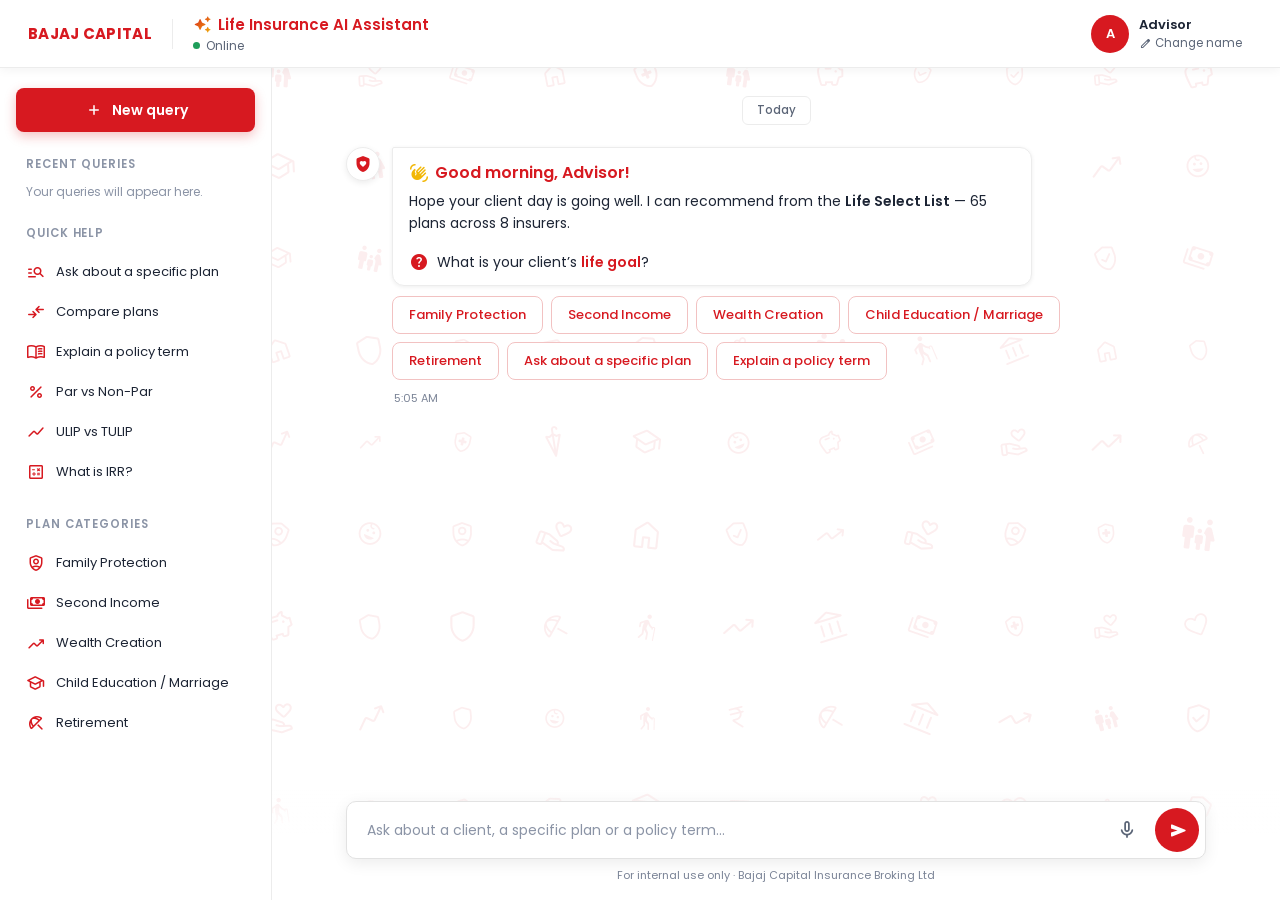
==== public/index.html @ dfb67d34 "Add Cloudflare Worker config" ====
<!DOCTYPE html>
<html lang="en">
<head>
<meta charset="utf-8">
<meta name="viewport" content="width=device-width, initial-scale=1, viewport-fit=cover">
<title>Life Insurance AI Assistant</title>
<link rel="preconnect" href="https://fonts.googleapis.com">
<link rel="preconnect" href="https://fonts.gstatic.com" crossorigin>
<link href="https://fonts.googleapis.com/css2?family=Poppins:wght@300;400;500;600;700&display=swap" rel="stylesheet">
<link href="https://fonts.googleapis.com/css2?family=Material+Symbols+Rounded:opsz,wght,FILL,GRAD@20..48,100..700,0..1,-50..200&display=swap" rel="stylesheet">
<style>
:root{
  --red:#D71920; --red-dark:#B5141B; --red-soft:#FDECEC; --red-line:#F2C2C2;
  --yellow:#FAF162; --yellow-line:#EDE03A; --green:#1E9E5A; --amber:#F2B705;
  --ink:#1C2434; --muted:#5B6577; --faint:#8B94A6; --meta:#7A8396;
  --line:#ECECEC; --line2:#E2E2E2; --hover:#F7F7F7; --bg:#FFFFFF;
}
html,body{margin:0;height:100%;overflow:hidden;overflow:clip;overscroll-behavior:none;background:var(--bg);}
*{box-sizing:border-box;}
body{font-family:'Poppins',sans-serif;color:var(--ink);}
a{color:var(--red);text-decoration:none;}
button{font-family:'Poppins',sans-serif;}
input::placeholder{color:var(--faint);}
.ms{font-family:'Material Symbols Rounded';font-weight:normal;font-style:normal;line-height:1;letter-spacing:normal;white-space:nowrap;direction:ltr;-webkit-font-smoothing:antialiased;}
.fill{font-variation-settings:'FILL' 1;}
@keyframes dcdot{0%,80%,100%{opacity:.25;transform:translateY(0)}40%{opacity:1;transform:translateY(-3px)}}
@keyframes dcin{from{opacity:0;transform:translateY(6px)}to{opacity:1;transform:none}}

.app{position:fixed;inset:0;display:flex;flex-direction:column;overflow:hidden;overflow:clip;}
header{height:68px;flex-shrink:0;display:flex;align-items:center;gap:20px;padding:0 28px;background:#fff;border-bottom:1px solid var(--line);box-shadow:0 2px 10px rgba(0,0,0,.05);position:relative;z-index:3;}
header img{height:30px;display:block;flex-shrink:0;}
.vsep{width:1px;height:30px;flex-shrink:0;background:var(--line);}
.desk{display:flex;flex-direction:column;gap:1px;min-width:0;flex:1;overflow:hidden;}
.desk-title{display:flex;align-items:center;gap:6px;font-size:15px;font-weight:600;color:var(--red);white-space:nowrap;overflow:hidden;text-overflow:ellipsis;}
.bot-avatar{display:none;position:relative;width:40px;height:40px;flex-shrink:0;border-radius:50%;background:#fff;border:1px solid var(--line);box-shadow:0 2px 6px rgba(0,0,0,.08);align-items:center;justify-content:center;}
.bc-mark{display:block;height:22px;width:20px;overflow:hidden;flex-shrink:0;}
.bc-mark img{height:100%;width:auto;max-width:none;display:block;}
.bot-avatar .bc-mark{height:24px;width:22px;}
.bot-avatar > .ms:first-child{font-size:23px;color:var(--red);}
.bot-avatar .ai-mini{position:absolute;right:-2px;bottom:-1px;font-size:15px;color:var(--amber);background:#fff;border-radius:50%;padding:1px;}
.ai-star{font-size:19px;flex-shrink:0;background:linear-gradient(135deg,#D71920,#F2B705);-webkit-background-clip:text;background-clip:text;color:transparent;}
.desk-status{display:flex;align-items:center;gap:6px;font-size:12px;color:var(--muted);white-space:nowrap;}
.dot{width:7px;height:7px;border-radius:50%;background:var(--green);}
.who{margin-left:auto;display:flex;align-items:center;gap:10px;flex-shrink:0;cursor:pointer;padding:6px 10px 6px 6px;border-radius:10px;}
.who:hover{background:var(--red-soft);}
.avatar .ms{font-size:20px;}
.avatar{width:38px;height:38px;flex-shrink:0;border-radius:50%;background:var(--red);display:flex;align-items:center;justify-content:center;font-size:13px;font-weight:600;color:#fff;}
.who-name{font-size:13px;font-weight:600;}
.who-sub{display:flex;align-items:center;gap:3px;font-size:11.5px;color:var(--muted);}
.who-sub .ms{font-size:13px;}
.who:hover .who-sub{color:var(--red);}
.menu-btn{display:none;width:40px;height:40px;border:none;background:transparent;border-radius:8px;color:var(--ink);cursor:pointer;align-items:center;justify-content:center;}
.body{flex:none;height:calc(100% - 68px);min-height:0;display:flex;position:relative;overflow:clip;} /* explicit height: flex-grow left a gap in some Chrome builds */
aside{width:272px;flex-shrink:0;overflow-y:auto;background:#fff;border-right:1px solid var(--line);display:flex;flex-direction:column;gap:24px;padding:20px 16px;}
.new-btn{display:flex;align-items:center;justify-content:center;gap:8px;height:44px;border-radius:8px;border:none;background:var(--red);color:#fff;font-size:14px;font-weight:600;cursor:pointer;box-shadow:0 4px 12px rgba(215,25,32,.28);flex-shrink:0;}
.new-btn:hover{background:var(--red-dark);}
.group{display:flex;flex-direction:column;gap:4px;}
.group-title{font-size:11.5px;font-weight:600;letter-spacing:.08em;text-transform:uppercase;color:var(--faint);padding:0 10px 6px;}
.item{display:flex;align-items:center;gap:10px;padding:10px;border-radius:8px;font-size:13px;color:var(--ink);cursor:pointer;border:none;background:transparent;text-align:left;width:100%;}
.item:hover{background:var(--hover);}
.item .ms{font-size:20px;color:var(--red);flex-shrink:0;}
.item.recent .ms{color:var(--muted);}
.item.active{background:var(--red-soft);}
.item.active .ms,.item.active .t1{color:var(--red);}
.t1{font-size:13px;font-weight:500;white-space:nowrap;overflow:hidden;text-overflow:ellipsis;}
.item.active .t1{font-weight:600;}
.t2{font-size:11.5px;color:var(--muted);}
.tx{display:flex;flex-direction:column;min-width:0;}
.me-item{display:none;margin-top:auto;border-top:1px solid var(--line);border-radius:0;}
.empty-note{font-size:12px;color:var(--faint);padding:0 10px;}
.item.recent{position:relative;}
.code-wrap{position:fixed;inset:0;z-index:50;background:rgba(28,36,52,.45);display:flex;align-items:center;justify-content:center;padding:16px;}
.code-box{width:100%;max-width:360px;background:#fff;border-radius:14px;padding:22px;display:flex;flex-direction:column;gap:10px;box-shadow:0 12px 40px rgba(0,0,0,.2);}
.code-title{display:flex;align-items:center;gap:8px;font-size:16px;font-weight:600;color:var(--red);}
.code-sub{font-size:13px;color:var(--muted);}
.code-box input{height:42px;padding:0 12px;border:1px solid var(--line2);border-radius:8px;font-family:'Poppins',sans-serif;font-size:14px;outline:none;}
.code-box input:focus{border-color:var(--red);}
.code-err{min-height:16px;font-size:12px;color:var(--red);}
.show-more{display:flex;align-items:center;gap:6px;width:100%;padding:6px 10px;border:none;border-radius:8px;background:transparent;font-family:'Poppins',sans-serif;font-size:12.5px;font-weight:600;color:var(--red);cursor:pointer;text-align:left;}
.show-more:hover{background:var(--red-soft);}
.show-more .ms{font-size:18px;}
.item.recent .tx{flex:1;}
.item.recent .t1{white-space:normal;display:-webkit-box;-webkit-line-clamp:2;-webkit-box-orient:vertical;line-height:1.35;word-break:break-word;}
.rename{flex-shrink:0;width:26px;height:26px;margin:-4px -6px -4px 0;border:none;border-radius:6px;background:transparent;display:flex;align-items:center;justify-content:center;cursor:pointer;opacity:0;transition:opacity .15s,background .15s;}
.rename .ms{font-size:17px !important;color:var(--muted) !important;}
.item.recent:hover .rename,.item.recent:focus-within .rename,.item.recent.active .rename{opacity:1;}
.rename:hover{background:#fff;}
.rename:hover .ms{color:var(--red) !important;}
.item.editing .rename{display:none;}
.rename.delete{margin-left:2px;}
.rename-input{width:100%;min-width:0;height:24px;padding:0 6px;border:1px solid var(--red);border-radius:5px;outline:none;font-family:'Poppins',sans-serif;font-size:13px;color:var(--ink);background:#fff;}
@media (hover:none){.rename{opacity:1;}}
main{flex:1;min-width:0;position:relative;display:flex;flex-direction:column;overflow:hidden;overflow:clip;}
.pattern{position:absolute;inset:-40px;pointer-events:none;display:grid;grid-template-columns:repeat(auto-fill,92px);grid-auto-rows:92px;color:var(--red);opacity:.07;}
.pattern div{display:flex;align-items:center;justify-content:center;}
.pattern .ms{font-variation-settings:'wght' 300;}
.scroll{position:relative;z-index:1;flex:1;overflow-y:auto;padding:28px 32px 20px;}
.thread{max-width:860px;margin:0 auto;display:flex;flex-direction:column;gap:8px;}
.daypill{align-self:center;margin-bottom:14px;padding:5px 14px;border-radius:6px;background:#fff;border:1px solid var(--line);font-size:11.5px;font-weight:500;color:var(--muted);}
.gap{height:14px;}
.urow{display:flex;flex-direction:column;align-items:flex-end;gap:5px;animation:dcin .3s ease-out;}
.ububble{max-width:560px;padding:12px 16px;border-radius:12px 2px 12px 12px;background:var(--yellow);border:1px solid var(--yellow-line);box-shadow:0 1px 3px rgba(120,90,10,.08);font-size:14px;line-height:1.55;text-wrap:pretty;white-space:pre-wrap;word-wrap:break-word;}
.umeta{display:flex;align-items:center;gap:4px;font-size:11px;color:var(--meta);padding-right:2px;}
.umeta .ms{font-size:15px;color:var(--amber);}
.brow{display:flex;gap:12px;animation:dcin .3s ease-out;}
.bav{width:34px;flex-shrink:0;}
.bav-in{width:34px;height:34px;border-radius:50%;background:#fff;border:1px solid var(--line);display:flex;align-items:center;justify-content:center;box-shadow:0 2px 6px rgba(0,0,0,.08);}
.bav-in .ms{font-size:20px;color:var(--red);}
.bcol{flex:1;min-width:0;display:flex;flex-direction:column;align-items:flex-start;gap:10px;}
.bbubble{max-width:640px;padding:12px 16px;border-radius:2px 12px 12px 12px;background:#fff;border:1px solid var(--line);box-shadow:0 1px 4px rgba(0,0,0,.07);display:flex;flex-direction:column;gap:4px;font-size:14px;line-height:1.6;text-wrap:pretty;word-wrap:break-word;overflow-x:auto;}
.bbubble .lead{display:flex;align-items:center;gap:6px;font-size:16px;font-weight:600;color:var(--red);}
.bbubble .lead .ms{font-size:20px;color:var(--amber);}
.bbubble p{margin:0 0 8px;}
.bbubble p:last-child{margin-bottom:0;}
.bbubble ul{list-style:none;margin:2px 0 6px;padding:0;}
.bbubble ol{margin:2px 0 6px;padding-left:20px;}
.bbubble li{margin:4px 0;}
.bbubble ul li{position:relative;padding-left:24px;}
.bbubble ul li::before{content:'check_circle';font-family:'Material Symbols Rounded';font-variation-settings:'FILL' 1;position:absolute;left:0;top:1px;font-size:17px;color:var(--green);}
.ask{display:flex;align-items:flex-start;gap:8px;margin-top:6px;padding:0;font-size:14px;line-height:1.5;}
.ask .ms{font-size:20px;color:var(--red);flex-shrink:0;}
.ask strong{color:var(--red);}
.plans{width:100%;max-width:760px;display:grid;grid-template-columns:repeat(auto-fill,minmax(220px,1fr));gap:12px;}
.plan{display:flex;flex-direction:column;background:#fff;border:1px solid var(--line);border-radius:12px;box-shadow:0 2px 8px rgba(0,0,0,.06);overflow:hidden;animation:dcin .3s ease-out;}
.plan:first-child{border:2px solid var(--red);box-shadow:0 8px 22px rgba(215,25,32,.12);}
.plan-logo{height:56px;display:flex;align-items:center;justify-content:space-between;gap:8px;padding:0 16px;border-bottom:1px solid #F0F0F0;}
.plan-logo img{max-height:30px;max-width:110px;}
.plan-logo .badge{height:30px;padding:0 10px;border-radius:6px;background:var(--red-soft);color:var(--red);font-size:12px;font-weight:700;display:flex;align-items:center;}
.plan-best{padding:3px 8px;border-radius:4px;background:var(--red);color:#fff;font-size:10.5px;font-weight:600;white-space:nowrap;}
.plan-body{display:flex;flex-direction:column;gap:8px;padding:12px 16px 14px;}
.plan-name{font-size:14.5px;font-weight:600;color:var(--red);line-height:1.3;}
.plan-ins{font-size:11.5px;color:var(--muted);margin-top:-6px;}
.plan-pt{display:flex;gap:6px;font-size:12.5px;line-height:1.4;}
.plan-pt .ms{font-size:17px;color:var(--green);flex-shrink:0;}
.tip{display:flex;align-items:center;gap:8px;max-width:640px;padding:9px 14px;border-radius:8px;background:var(--yellow);border:1px solid var(--yellow-line);font-size:13px;line-height:1.45;}
.tip .ms{font-size:20px;color:var(--amber);flex-shrink:0;}
.bbubble strong{font-weight:600;}
.bbubble h1,.bbubble h2,.bbubble h3,.bbubble h4{font-size:14.5px;font-weight:600;color:var(--red);margin:6px 0 4px;}
.bbubble table{border-collapse:collapse;background:#fff;border-radius:8px;overflow:hidden;font-size:12.5px;line-height:1.45;margin:6px 0;width:100%;}
.bbubble th{background:var(--red-soft);color:var(--red);font-weight:600;text-align:left;}
.bbubble th,.bbubble td{padding:8px 10px;border:1px solid #F0F0F0;vertical-align:top;}
.bbubble.error{flex-direction:row;align-items:flex-start;gap:8px;background:#fff;border-color:var(--line);color:var(--ink);}
.bbubble.error > .ms{font-size:20px;color:var(--amber);flex-shrink:0;margin-top:1px;}
.cite{display:inline-flex;align-items:center;justify-content:center;min-width:17px;height:17px;padding:0 4px;margin:0 1px;border-radius:4px;background:rgba(215,25,32,.12);color:var(--red);font-size:10.5px;font-weight:600;vertical-align:1px;cursor:pointer;}
.sources{width:100%;max-width:640px;background:#fff;border:1px solid var(--line);border-radius:12px;overflow:hidden;box-shadow:0 2px 8px rgba(0,0,0,.06);}
.src-head{display:flex;align-items:center;gap:6px;padding:9px 14px;background:var(--red-soft);font-size:12.5px;font-weight:600;color:var(--red);cursor:pointer;user-select:none;}
.src-head .ms{font-size:17px;}
.src-head .chev{margin-left:auto;transition:transform .2s;}
.sources.open .chev{transform:rotate(180deg);}
.src-list{display:none;flex-direction:column;}
.sources.open .src-list{display:flex;}
.src{display:flex;gap:10px;padding:9px 14px;border-top:1px solid #F0F0F0;font-size:12.5px;}
.src-n{flex-shrink:0;min-width:20px;height:20px;border-radius:4px;background:rgba(215,25,32,.12);color:var(--red);font-size:11px;font-weight:600;display:flex;align-items:center;justify-content:center;}
.src-p{font-weight:600;}
.src-f{color:var(--muted);}
.src.flash{background:var(--yellow);}
.chips{display:flex;flex-wrap:wrap;gap:8px;max-width:720px;}
.chip{height:38px;padding:0 16px;border-radius:8px;border:1px solid var(--red-line);background:#fff;color:var(--red);font-size:13px;font-weight:500;cursor:pointer;}
.chip:hover{background:var(--red-soft);border-color:var(--red);}
.chip.primary{border:none;background:var(--red);color:#fff;font-weight:600;padding:0 18px;}
.chip.primary:hover{background:var(--red-dark);}
.bmeta{font-size:11px;color:var(--meta);padding-left:2px;}
.typing{display:flex;gap:5px;padding:14px 16px;}
.typing span{width:7px;height:7px;border-radius:4px;background:var(--red);animation:dcdot 1.2s infinite ease-in-out;}
.typing span:nth-child(2){animation-delay:.15s}
.typing span:nth-child(3){animation-delay:.3s}
.composer{position:relative;z-index:1;padding:12px 32px 16px;background:linear-gradient(180deg,rgba(255,255,255,0),#fff 40%);}
.composer-in{max-width:860px;margin:0 auto;display:flex;flex-direction:column;gap:8px;}
.box{display:flex;align-items:center;gap:8px;padding:6px 6px 6px 18px;border-radius:10px;background:#fff;border:1px solid var(--line2);box-shadow:0 4px 16px rgba(0,0,0,.08);}
.box input{flex:1;min-width:0;height:44px;border:none;outline:none;background:transparent;font-family:'Poppins',sans-serif;font-size:14px;color:var(--ink);}
.mic{width:40px;height:40px;border-radius:8px;border:none;background:transparent;color:var(--muted);display:flex;align-items:center;justify-content:center;cursor:pointer;}
.mic{position:relative;border-radius:50%;transition:background .2s,color .2s;}
.mic:hover{color:var(--red);background:var(--red-soft);}
.mic .ms{font-size:22px;position:relative;z-index:1;}
/* listening: filled red mic with pulsing rings and a glowing input box */
.mic.on{background:var(--red);color:#fff;}
.mic.on .ms{animation:micbeat 1s ease-in-out infinite;}
.mic.on::before,.mic.on::after{content:'';position:absolute;inset:0;border-radius:50%;background:var(--red);opacity:.35;animation:micring 1.4s ease-out infinite;}
.mic.on::after{animation-delay:.7s;}
@keyframes micring{from{transform:scale(1);opacity:.4}to{transform:scale(1.9);opacity:0}}
@keyframes micbeat{0%,100%{transform:scale(1)}50%{transform:scale(1.15)}}
.box{transition:border-color .2s,box-shadow .2s;}
.box.listening{border-color:var(--red);box-shadow:0 0 0 3px rgba(215,25,32,.15),0 4px 16px rgba(0,0,0,.08);}
.box.listening input::placeholder{color:var(--red);}
.send{width:44px;height:44px;flex-shrink:0;border-radius:50%;border:none;background:var(--red);color:#fff;display:flex;align-items:center;justify-content:center;cursor:pointer;}
.send:hover{background:#A8121A;}
.send:disabled{opacity:.5;cursor:default;}
.send .ms{font-size:21px;margin-left:3px;}
.foot{text-align:center;font-size:11px;color:var(--meta);}
@media (max-width:820px){
  /* WhatsApp-style chat header: menu, bot avatar, name with "Online" under it */
  header{height:60px;padding:0 10px 0 6px;gap:8px;}
  .body{height:calc(100% - 60px);}
  header img,.vsep,.who,header .logo-fallback{display:none;}
  .bot-avatar{display:flex;}
  .me-item{display:flex;}
  .desk{flex:1;}
  .desk-title{font-size:15.5px;color:var(--ink);}
  .desk-title .ai-star{display:none;}
  .desk-status{font-size:12px;}
  .menu-btn{display:flex;}
  aside{position:absolute;inset:0 auto 0 0;z-index:5;transform:translateX(-100%);transition:transform .2s;box-shadow:4px 0 20px rgba(0,0,0,.12);}
  aside.open{transform:none;}
  .scroll{padding:20px 16px 12px;}
  .composer{padding:10px 16px 12px;}
  .bbubble,.ububble{max-width:100%;}
}

/* ---- Life-insurance additions (same tokens as above) ---- */
.bbubble .sub{font-size:12px;color:var(--muted);margin:-2px 0 4px;}
.chips.used{pointer-events:none;opacity:.6;}
.chip.sel{background:var(--red);border-color:var(--red);color:#fff;font-weight:600;}
.chips.stack{flex-direction:column;align-items:stretch;max-width:560px;}
.opt{display:flex;align-items:flex-start;gap:12px;text-align:left;width:100%;padding:11px 14px;border-radius:10px;border:1px solid var(--red-line);background:#fff;font-size:13px;color:var(--ink);cursor:pointer;line-height:1.4;}
.opt:hover{background:var(--red-soft);border-color:var(--red);}
.opt .ms{font-size:22px;color:var(--red);flex-shrink:0;margin-top:1px;}
.opt b{display:block;font-size:13.5px;font-weight:600;color:var(--red);}
.opt span.d{display:block;font-size:12px;color:var(--muted);}
.opt .rec{display:inline-block;margin-left:6px;padding:1px 7px;border-radius:4px;background:var(--red);color:#fff;font-size:10px;font-weight:600;vertical-align:1px;}
.opt.sel{background:var(--red-soft);border-color:var(--red);}
.chips.used .opt:not(.sel){opacity:.7;}
.plan-big{display:flex;align-items:baseline;gap:6px;}
.plan-big b{font-size:24px;font-weight:700;color:var(--ink);line-height:1.1;}
.plan-big span{font-size:11.5px;color:var(--muted);font-weight:500;}
.plan-big .dual{display:flex;gap:14px;}
.plan-big .dual div{display:flex;flex-direction:column;}
.plan-big .dual em{font-style:normal;font-size:10.5px;color:var(--muted);}
.plan-big .dual b{font-size:19px;}
.plan-act{display:flex;gap:6px;margin-top:4px;}
.chip.sm{height:32px;padding:0 12px;font-size:12px;}
.sum{display:flex;flex-wrap:wrap;gap:6px;margin:2px 0 2px;}
.pill{display:inline-flex;align-items:center;gap:4px;padding:3px 10px;border-radius:999px;background:var(--red-soft);border:1px solid var(--red-line);font-size:11.5px;font-weight:500;color:var(--red);}
.bbubble td.k{color:var(--muted);width:48%;}
.bbubble td.hi{font-weight:600;color:var(--red);}
.bbubble table.cmp th:first-child{width:26%;}
.age-row{display:flex;gap:8px;align-items:center;}
.logo-fallback{font-size:15px;font-weight:700;color:var(--red);letter-spacing:.02em;flex-shrink:0;}
.plans.more .plan:first-child{border:1px solid var(--line);box-shadow:0 2px 8px rgba(0,0,0,.06);}

.bbubble.wide{width:100%;max-width:640px;}

</style>
<script>
window.LPS_DATA={"CATS":["LUMPSUM_NPAR","LUMPSUM_PAR","DEFERRED_INCOME_NPAR","DEFERRED_INCOME_PAR","EARLY_INCOME_NPAR","EARLY_INCOME_PAR","SHORT_INCOME_NPAR","MONTHLY_INCOME_NPAR","WHOLELIFE_INCOME_NPAR","TERM","ULIP","TULIP","ANNUITY_SP_NROP","ANNUITY_SP_ROP","ANNUITY_RP_5","ANNUITY_RP_6","ANNUITY_RP_7","ANNUITY_RP_8","ANNUITY_RP_10","ANNUITY_RP_12"],"P":["ABSLI Guaranteed Annuity Plus","ABSLI Nishchit Aayush Plan (Income Only Benefit)","ABSLI Nishchit Aayush Plan (Level Income with Enhanced Benefit)","ABSLI Nishchit Aayush Plan (Level Income with Lumpsum Benefit)","ABSLI Nishchit Aayush Plan (Level Income with ROP)","Axis Max SWAG Par (Insta Income)","BALIC Guaranteed Pension Goal","BALIC Guaranteed Pension Goal II","BALIC Guaranteed Wealth Goal II (Wealth Creation)","BALIC Saral Pension","BALIC eTouch II","BALIC eTouch II (Cover till 99)","BALIC iSecure","Bajaj Magnum Fortune Plus III","HDFC Click 2 Achieve (Deferred Income FPC)","HDFC Click 2 Achieve (Deferred Income)","HDFC Click 2 Achieve (Early Income FPC)","HDFC Click 2 Achieve (Early Income)","HDFC Click 2 Achieve (Lumpsum FPC)","HDFC Click 2 Achieve (Lumpsum)","HDFC Click 2 Achieve Par (Immediate Income)","HDFC Click 2 Invest","HDFC Click 2 Protect Supreme Plus","HDFC Guaranteed Wealth Plus (Lumpsum)","HDFC Life Smart Pension Plus","HDFC Sanchay Fixed Maturity Plan","HDFC Sanchay Plus (Life Long Income)","HDFC Sanchay Plus (Long Term Income)","HDFC Sanchay Plus Guaranteed Maturity Plan","HDFC Saral Jeevan","ICICI PRU Guaranteed Pension Plan","ICICI Pru Assured Savings (Pro)","ICICI Pru Future Perfect","ICICI Pru GIFT Long Term (no ROP)","ICICI Pru GOLD","ICICI Pru Guaranteed Pension Plan Flexi","ICICI Pru Saral Pension","ICICI Pru iProtect Smart Plus","Kotak Assured Pension","Kotak Assured Savings Plan","Kotak E-Term","Kotak Life Assured Pension","Kotak Signature Term","LIC Jeevan Akshay VII","MAX Life Guaranteed Lifetime Income","MAX Life SWAG Pension","MAX SWAG Early Wealth","MAX SWAG Early Wealth (Anniversary Edition)","MAX SWAG Lifelong Wealth","MAX SWAG Wealth for Milestone","MAX Saving Advantage Plan","MAX Smart Secure Plus Plan","MAX Smart Term Plan Plus","MAX Smart Wealth Plan (Lumpsum)","TATA AIA Fortune Guarantee","TATA AIA Fortune Guarantee Pension","TATA AIA Fortune Guarantee Secure","TATA AIA Fortune Guarantee Supreme (Immediate Income)","TATA AIA Fortune Pro","TATA AIA GRIP","TATA AIA GRIP Endowment","TATA AIA Maha Raksha Supreme Select","TATA AIA Sampoorna Raksha Promise","TATA AIA Saral Pension","TATA Fortune Guarantee Pension"],"CO":["ABSL Life","Axis Max Life","Bajaj Allianz","HDFC Life","ICICI Pru","Kotak Life","LIC","TATA AIA"],"S":["Annuity/Regular Pay Deff. Annuit-6y PPT","Annuity/Regular Pay Deff.Annuity-5y PPT","Annuity/Regular Pay Deff.Annuity-7y PPT","Annuity/Regular Pay Deff.Annuity-8y PPT","Annuity/Regular Pay Deff.Annuity10y PPT","Annuity/Regular Pay Deff.Annuity12y PPT","Annuity/Single Pay Imm.Annuity- ROP","Annuity/Single Pay Imm.Annuity-NROP","BajajTerm/Cover till 99 pay till 60 old","BajajTerm/cover till 99 pay for 10 year","DeferredIncome2/Non Par Defered Income","FPC2/Axis Max Life Insurance","FPC2/HDFC Life Insurance","IRR/Guaranteed Monthly Income 6 Pay","IRR/Guaranteed Monthly Income 8 Pay","IRR/Guaranteed Monthly Income10 Pay","IRR/Guaranteed Monthly Income12 Pay","IRR/Lumpsum 10 Pay","IRR/Lumpsum 12 Pay","IRR/Lumpsum 5 Pay","IRR/Lumpsum 6 or 7 Pay","IRR/Non Par Short Income (No ROP)","IRR/Whole Life 10 Pay","IRR/Whole Life 5 Pay","IRR/Whole Life 6 Pay","LumpsumMaturity2/Non par Lumsum Maturity","NewFile/Par Income","ParEarlyIncome/Par Early Income","ParLumpsumMaturity/Par Lumpsum Maturity","TERM/Pay 10 & Cover till 85","TERM/Pay 10 & Whole Life Cover","TERM/Pay till 60 & Cover till 85","TERM/Pay till 60 & Whole Life Cover","TERM/Regular Pay & Cover till 85","TERM/Regular Pay & Whole Life Cover","ULIPMain2/ULIP"],"ROWS":["1","5","6","7","8","9","10","12","Pay 10","Pay till 60","Regular Pay"],"COLS":["0","2","3","4","5","6","7","8","9","10","12","15","18","20","23","25","30","35","39","40","44","45","49","50","54","55","59","60","64","69","74","79","Cover till 85","Cover till 99","Whole Life","Whole Life Cover"],"SL":["","1 Crore","2 Crore","5 Crore","50 Lac"],"LF":["","Joint Life","Single Life"],"VR":["","15y income","20y income"],"IP":["","10","12","15","20","23","25","30","39","40","44","49","54","59","6","64","69","7","74","79","8","9","Whole Life"],"R":[[0,0,0,54,7,20,1,11,0.0442,500000,4283750,0,0,10,0,0.0442,0,0,0,0,0,0,0,19,0,0,0,0,0,0,0,0,0,0,0,0,0,5,15,0,0,0,0],[0,0,0,54,7,25,1,11,0.0419,500000,4267500,0,0,10,0,0.0419,0,0,0,0,0,0,0,19,0,0,0,0,0,0,0,0,0,0,0,0,0,5,15,0,0,0,0],[0,0,0,54,7,30,1,11,0.0412,500000,4233500,0,0,10,0,0.0412,0,0,0,0,0,0,0,19,0,0,0,0,0,0,0,0,0,0,0,0,0,5,15,0,0,0,0],[0,0,0,54,7,35,1,11,0.0408,500000,4210500,0,0,10,0,0.0408,0,0,0,0,0,0,0,19,0,0,0,0,0,0,0,0,0,0,0,0,0,5,15,0,0,0,0],[0,0,0,54,7,40,1,11,0.0408,500000,4167000,0,0,10,0,0.0408,0,0,0,0,0,0,0,19,0,0,0,0,0,0,0,0,0,0,0,0,0,5,15,0,0,0,0],[0,0,0,54,7,45,1,11,0.0399,500000,4166250,0,0,10,0,0.0399,0,0,0,0,0,0,0,19,0,0,0,0,0,0,0,0,0,0,0,0,0,5,15,0,0,0,0],[0,0,0,54,7,50,1,11,0.0393,500000,4133000,0,0,10,0,0.0393,0,0,0,0,0,0,0,19,0,0,0,0,0,0,0,0,0,0,0,0,0,5,15,0,0,0,0],[0,0,0,54,7,55,1,11,0.0393,500000,4133000,0,0,10,0,0.0393,0,0,0,0,0,0,0,19,0,0,0,0,0,0,0,0,0,0,0,0,0,5,15,0,0,0,0],[0,0,0,54,7,60,1,11,0.0361,500000,3970750,0,0,10,0,0.0361,0,0,0,0,0,0,0,19,0,0,0,0,0,0,0,0,0,0,0,0,0,5,15,0,0,0,0],[0,0,0,54,7,65,1,11,0.0303,500000,3690250,0,0,10,0,0.0303,0,0,0,0,0,0,0,19,0,0,0,0,0,0,0,0,0,0,0,0,0,5,15,0,0,0,0],[0,0,0,39,5,20,1,11,0.0523,500000,4862598,0,0,10,0,0.0523,0,0,0,0,0,0,0,19,0,0,0,0,0,0,0,0,0,0,0,0,0,5,15,0,0,0,0],[0,0,0,39,5,25,1,11,0.0522,500000,4856773,0,0,10,0,0.0522,0,0,0,0,0,0,0,19,0,0,0,0,0,0,0,0,0,0,0,0,0,5,15,0,0,0,0],[0,0,0,39,5,30,1,11,0.0519,500000,4838117,0,0,10,0,0.0519,0,0,0,0,0,0,0,19,0,0,0,0,0,0,0,0,0,0,0,0,0,5,15,0,0,0,0],[0,0,0,39,5,35,1,11,0.0512,500000,4795098,0,0,10,0,0.0512,0,0,0,0,0,0,0,19,0,0,0,0,0,0,0,0,0,0,0,0,0,5,15,0,0,0,0],[0,0,0,39,5,40,1,11,0.0497,500000,4708882,0,0,10,0,0.0497,0,0,0,0,0,0,0,19,0,0,0,0,0,0,0,0,0,0,0,0,0,5,15,0,0,0,0],[0,0,0,39,5,45,1,11,0.0469,500000,4546456,0,0,10,0,0.0469,0,0,0,0,0,0,0,19,0,0,0,0,0,0,0,0,0,0,0,0,0,5,15,0,0,0,0],[0,0,0,39,5,50,1,11,0.0484,500000,4633260,0,0,10,0,0.0484,0,0,0,0,0,0,0,19,0,0,0,0,0,0,0,0,0,0,0,0,0,5,15,0,0,0,0],[0,0,0,39,5,55,1,11,0.0456,500000,4474541,0,0,10,0,0.0456,0,0,0,0,0,0,0,19,0,0,0,0,0,0,0,0,0,0,0,0,0,5,15,0,0,0,0],[0,0,0,39,5,60,1,11,0.0422,500000,4284397,0,0,10,0,0.0422,0,0,0,0,0,0,0,19,0,0,0,0,0,0,0,0,0,0,0,0,0,5,15,0,0,0,0],[0,0,0,49,1,20,1,11,0.05135,500000,4805227,0,0,10,0,0.05134,0,0,0,0,0,0,0,19,0,0,0,0,0,0,0,0,0,0,0,0,0,5,15,0,0,0,0],[0,0,0,49,1,25,1,11,0.05131,500000,4803340,0,0,10,0,0.05131,0,0,0,0,0,0,0,19,0,0,0,0,0,0,0,0,0,0,0,0,0,5,15,0,0,0,0],[0,0,0,49,1,30,1,11,0.05119,500000,4795718,0,0,10,0,0.05119,0,0,0,0,0,0,0,19,0,0,0,0,0,0,0,0,0,0,0,0,0,5,15,0,0,0,0],[0,0,0,49,1,35,1,11,0.05086,500000,4776256,0,0,10,0,0.05086,0,0,0,0,0,0,0,19,0,0,0,0,0,0,0,0,0,0,0,0,0,5,15,0,0,0,0],[0,0,0,49,1,40,1,11,0.0502,500000,4736999,0,0,10,0,0.0502,0,0,0,0,0,0,0,19,0,0,0,0,0,0,0,0,0,0,0,0,0,5,15,0,0,0,0],[0,0,0,49,1,45,1,11,0.04896,500000,4664331,0,0,10,0,0.04896,0,0,0,0,0,0,0,19,0,0,0,0,0,0,0,0,0,0,0,0,0,5,15,0,0,0,0],[0,0,0,49,1,50,1,11,0.04666,500000,4532537,0,0,10,0,0.04666,0,0,0,0,0,0,0,19,0,0,0,0,0,0,0,0,0,0,0,0,0,5,15,0,0,0,0],[0,0,0,49,1,55,1,11,0.04364,500000,4363854,0,0,10,0,0.04364,0,0,0,0,0,0,0,19,0,0,0,0,0,0,0,0,0,0,0,0,0,5,15,0,0,0,0],[0,0,0,49,1,60,1,11,0.03826,500000,4078954,0,0,10,0,0.03826,0,0,0,0,0,0,0,19,0,0,0,0,0,0,0,0,0,0,0,0,0,5,15,0,0,0,0],[0,0,0,31,4,20,1,11,0.0492,500000,4680435,0,0,10,0,0.0492,0,0,0,0,0,0,0,19,0,0,0,0,0,0,0,0,0,0,0,0,0,5,15,0,0,0,0],[0,0,0,31,4,25,1,11,0.0487,500000,4651260,0,0,10,0,0.0487,0,0,0,0,0,0,0,19,0,0,0,0,0,0,0,0,0,0,0,0,0,5,15,0,0,0,0],[0,0,0,31,4,30,1,11,0.0482,500000,4622315,0,0,10,0,0.0482,0,0,0,0,0,0,0,19,0,0,0,0,0,0,0,0,0,0,0,0,0,5,15,0,0,0,0],[0,0,0,31,4,35,1,11,0.0477,500000,4593535,0,0,10,0,0.0477,0,0,0,0,0,0,0,19,0,0,0,0,0,0,0,0,0,0,0,0,0,5,15,0,0,0,0],[0,0,0,31,4,40,1,11,0.0477,500000,4564920,0,0,10,0,0.0477,0,0,0,0,0,0,0,19,0,0,0,0,0,0,0,0,0,0,0,0,0,5,15,0,0,0,0],[0,0,0,31,4,45,1,11,0.0447,500000,4424390,0,0,10,0,0.0447,0,0,0,0,0,0,0,19,0,0,0,0,0,0,0,0,0,0,0,0,0,5,15,0,0,0,0],[0,0,0,31,4,50,1,11,0.0437,500000,4369240,0,0,10,0,0.0437,0,0,0,0,0,0,0,19,0,0,0,0,0,0,0,0,0,0,0,0,0,5,15,0,0,0,0],[0,0,0,39,5,20,1,9,0.0451,500000,3563543,0,0,5,0,0.0451,0,0,0,0,0,0,0,19,0,0,0,0,0,0,0,0,0,0,0,0,0,5,10,0,0,0,0],[0,0,0,39,5,25,1,9,0.045,500000,3561719,0,0,5,0,0.045,0,0,0,0,0,0,0,19,0,0,0,0,0,0,0,0,0,0,0,0,0,5,10,0,0,0,0],[0,0,0,39,5,30,1,9,0.0447,500000,3552950,0,0,5,0,0.0447,0,0,0,0,0,0,0,19,0,0,0,0,0,0,0,0,0,0,0,0,0,5,10,0,0,0,0],[0,0,0,39,5,35,1,9,0.0439,500000,3531411,0,0,5,0,0.0439,0,0,0,0,0,0,0,19,0,0,0,0,0,0,0,0,0,0,0,0,0,5,10,0,0,0,0],[0,0,0,39,5,40,1,9,0.0423,500000,3488157,0,0,5,0,0.0423,0,0,0,0,0,0,0,19,0,0,0,0,0,0,0,0,0,0,0,0,0,5,10,0,0,0,0],[0,0,0,39,5,45,1,9,0.0391,500000,3402412,0,0,5,0,0.0391,0,0,0,0,0,0,0,19,0,0,0,0,0,0,0,0,0,0,0,0,0,5,10,0,0,0,0],[0,0,0,39,5,50,1,9,0.041,500000,3453611,0,0,5,0,0.041,0,0,0,0,0,0,0,19,0,0,0,0,0,0,0,0,0,0,0,0,0,5,10,0,0,0,0],[0,0,0,39,5,55,1,9,0.037,500000,3347976,0,0,5,0,0.037,0,0,0,0,0,0,0,19,0,0,0,0,0,0,0,0,0,0,0,0,0,5,10,0,0,0,0],[0,0,0,39,5,60,1,9,0.0313,500000,3202734,0,0,5,0,0.0313,0,0,0,0,0,0,0,19,0,0,0,0,0,0,0,0,0,0,0,0,0,5,10,0,0,0,0],[0,0,0,49,1,20,1,9,0.03612,500000,3324931,0,0,5,0,0.03612,0,0,0,0,0,0,0,19,0,0,0,0,0,0,0,0,0,0,0,0,0,5,10,0,0,0,0],[0,0,0,49,1,25,1,9,0.0361,500000,3324191,0,0,5,0,0.0361,0,0,0,0,0,0,0,19,0,0,0,0,0,0,0,0,0,0,0,0,0,5,10,0,0,0,0],[0,0,0,49,1,30,1,9,0.03595,500000,3320491,0,0,5,0,0.03595,0,0,0,0,0,0,0,19,0,0,0,0,0,0,0,0,0,0,0,0,0,5,10,0,0,0,0],[0,0,0,49,1,35,1,9,0.03556,500000,3310242,0,0,5,0,0.03556,0,0,0,0,0,0,0,19,0,0,0,0,0,0,0,0,0,0,0,0,0,5,10,0,0,0,0],[0,0,0,49,1,40,1,9,0.03485,500000,3292038,0,0,5,0,0.03485,0,0,0,0,0,0,0,19,0,0,0,0,0,0,0,0,0,0,0,0,0,5,10,0,0,0,0],[0,0,0,49,1,45,1,9,0.03413,500000,3273723,0,0,5,0,0.03413,0,0,0,0,0,0,0,19,0,0,0,0,0,0,0,0,0,0,0,0,0,5,10,0,0,0,0],[0,0,0,49,1,50,1,9,0.03243,500000,3230359,0,0,5,0,0.03243,0,0,0,0,0,0,0,19,0,0,0,0,0,0,0,0,0,0,0,0,0,5,10,0,0,0,0],[0,0,0,49,1,55,1,9,0.03086,500000,3191102,0,0,5,0,0.03086,0,0,0,0,0,0,0,19,0,0,0,0,0,0,0,0,0,0,0,0,0,5,10,0,0,0,0],[0,0,0,49,1,60,1,9,0.02497,500000,3047209,0,0,5,0,0.02497,0,0,0,0,0,0,0,19,0,0,0,0,0,0,0,0,0,0,0,0,0,5,10,0,0,0,0],[0,0,0,23,3,20,2,10,0.0427,500000,4476000,0,0,6,0,0.0427,0,0,0,0,0,0,0,20,0,0,0,0,0,0,0,0,0,0,0,0,0,6,12,0,0,0,0],[0,0,0,23,3,25,2,10,0.0427,500000,4476000,0,0,6,0,0.0427,0,0,0,0,0,0,0,20,0,0,0,0,0,0,0,0,0,0,0,0,0,6,12,0,0,0,0],[0,0,0,23,3,30,2,10,0.0427,500000,4476000,0,0,6,0,0.0427,0,0,0,0,0,0,0,20,0,0,0,0,0,0,0,0,0,0,0,0,0,6,12,0,0,0,0],[0,0,0,23,3,35,2,10,0.0427,500000,4476000,0,0,6,0,0.0427,0,0,0,0,0,0,0,20,0,0,0,0,0,0,0,0,0,0,0,0,0,6,12,0,0,0,0],[0,0,0,23,3,40,2,10,0.0427,500000,4476000,0,0,6,0,0.0427,0,0,0,0,0,0,0,20,0,0,0,0,0,0,0,0,0,0,0,0,0,6,12,0,0,0,0],[0,0,0,23,3,45,2,10,0.0427,500000,4476000,0,0,6,0,0.0427,0,0,0,0,0,0,0,20,0,0,0,0,0,0,0,0,0,0,0,0,0,6,12,0,0,0,0],[0,0,0,23,3,50,2,10,0.0371,500000,4249500,0,0,6,0,0.0371,0,0,0,0,0,0,0,20,0,0,0,0,0,0,0,0,0,0,0,0,0,6,12,0,0,0,0],[0,0,0,23,3,55,2,10,0.0371,500000,4249500,0,0,6,0,0.0371,0,0,0,0,0,0,0,20,0,0,0,0,0,0,0,0,0,0,0,0,0,6,12,0,0,0,0],[0,0,0,23,3,60,2,10,0.0371,500000,4249500,0,0,6,0,0.0371,0,0,0,0,0,0,0,20,0,0,0,0,0,0,0,0,0,0,0,0,0,6,12,0,0,0,0],[0,0,0,39,5,20,2,10,0.0489,500000,4737077,0,0,6,0,0.0489,0,0,0,0,0,0,0,20,0,0,0,0,0,0,0,0,0,0,0,0,0,6,12,0,0,0,0],[0,0,0,39,5,25,2,10,0.0488,500000,4734081,0,0,6,0,0.0488,0,0,0,0,0,0,0,20,0,0,0,0,0,0,0,0,0,0,0,0,0,6,12,0,0,0,0],[0,0,0,39,5,30,2,10,0.0485,500000,4722097,0,0,6,0,0.0485,0,0,0,0,0,0,0,20,0,0,0,0,0,0,0,0,0,0,0,0,0,6,12,0,0,0,0],[0,0,0,39,5,35,2,10,0.0479,500000,4693335,0,0,6,0,0.0479,0,0,0,0,0,0,0,20,0,0,0,0,0,0,0,0,0,0,0,0,0,6,12,0,0,0,0],[0,0,0,39,5,40,2,10,0.0465,500000,4635753,0,0,6,0,0.0465,0,0,0,0,0,0,0,20,0,0,0,0,0,0,0,0,0,0,0,0,0,6,12,0,0,0,0],[0,0,0,39,5,45,2,10,0.0438,500000,4520227,0,0,6,0,0.0438,0,0,0,0,0,0,0,20,0,0,0,0,0,0,0,0,0,0,0,0,0,6,12,0,0,0,0],[0,0,0,39,5,50,2,10,0.046,500000,4611186,0,0,6,0,0.046,0,0,0,0,0,0,0,20,0,0,0,0,0,0,0,0,0,0,0,0,0,6,12,0,0,0,0],[0,0,0,39,5,55,2,10,0.043,500000,4484934,0,0,6,0,0.043,0,0,0,0,0,0,0,20,0,0,0,0,0,0,0,0,0,0,0,0,0,6,12,0,0,0,0],[0,0,0,39,5,60,2,10,0.0386,500000,4307871,0,0,6,0,0.0386,0,0,0,0,0,0,0,20,0,0,0,0,0,0,0,0,0,0,0,0,0,6,12,0,0,0,0],[0,0,0,49,1,20,2,10,0.04218,500000,4453009,0,0,6,0,0.04218,0,0,0,0,0,0,0,20,0,0,0,0,0,0,0,0,0,0,0,0,0,6,12,0,0,0,0],[0,0,0,49,1,25,2,10,0.04216,500000,4452210,0,0,6,0,0.04216,0,0,0,0,0,0,0,20,0,0,0,0,0,0,0,0,0,0,0,0,0,6,12,0,0,0,0],[0,0,0,49,1,30,2,10,0.04204,500000,4447504,0,0,6,0,0.04204,0,0,0,0,0,0,0,20,0,0,0,0,0,0,0,0,0,0,0,0,0,6,12,0,0,0,0],[0,0,0,49,1,35,2,10,0.04174,500000,4434850,0,0,6,0,0.04174,0,0,0,0,0,0,0,20,0,0,0,0,0,0,0,0,0,0,0,0,0,6,12,0,0,0,0],[0,0,0,49,1,40,2,10,0.04112,500000,4409542,0,0,6,0,0.04112,0,0,0,0,0,0,0,20,0,0,0,0,0,0,0,0,0,0,0,0,0,6,12,0,0,0,0],[0,0,0,49,1,45,2,10,0.03989,500000,4359858,0,0,6,0,0.03989,0,0,0,0,0,0,0,20,0,0,0,0,0,0,0,0,0,0,0,0,0,6,12,0,0,0,0],[0,0,0,49,1,50,2,10,0.03759,500000,4267994,0,0,6,0,0.03759,0,0,0,0,0,0,0,20,0,0,0,0,0,0,0,0,0,0,0,0,0,6,12,0,0,0,0],[0,0,0,49,1,55,2,10,0.03411,500000,4132574,0,0,6,0,0.03411,0,0,0,0,0,0,0,20,0,0,0,0,0,0,0,0,0,0,0,0,0,6,12,0,0,0,0],[0,0,0,25,3,20,2,10,0.0417,500000,4435000,0,0,6,0,0.0417,0,0,0,0,0,0,0,20,0,0,0,0,0,0,0,0,0,0,0,0,0,6,12,0,0,0,0],[0,0,0,25,3,25,2,10,0.0404,500000,4379000,0,0,6,0,0.0404,0,0,0,0,0,0,0,20,0,0,0,0,0,0,0,0,0,0,0,0,0,6,12,0,0,0,0],[0,0,0,25,3,30,2,10,0.0397,500000,4350500,0,0,6,0,0.0397,0,0,0,0,0,0,0,20,0,0,0,0,0,0,0,0,0,0,0,0,0,6,12,0,0,0,0],[0,0,0,25,3,35,2,10,0.0396,500000,4350000,0,0,6,0,0.0396,0,0,0,0,0,0,0,20,0,0,0,0,0,0,0,0,0,0,0,0,0,6,12,0,0,0,0],[0,0,0,25,3,40,2,10,0.0389,500000,4321500,0,0,6,0,0.0389,0,0,0,0,0,0,0,20,0,0,0,0,0,0,0,0,0,0,0,0,0,6,12,0,0,0,0],[0,0,0,25,3,45,2,10,0.0389,500000,4320500,0,0,6,0,0.0389,0,0,0,0,0,0,0,20,0,0,0,0,0,0,0,0,0,0,0,0,0,6,12,0,0,0,0],[0,0,0,25,3,50,2,10,0.0382,500000,4292500,0,0,6,0,0.0382,0,0,0,0,0,0,0,20,0,0,0,0,0,0,0,0,0,0,0,0,0,6,12,0,0,0,0],[0,0,0,25,3,55,2,10,0.0375,500000,4264000,0,0,6,0,0.0375,0,0,0,0,0,0,0,20,0,0,0,0,0,0,0,0,0,0,0,0,0,6,12,0,0,0,0],[0,0,0,25,3,60,2,10,0.034,500000,4126500,0,0,6,0,0.034,0,0,0,0,0,0,0,20,0,0,0,0,0,0,0,0,0,0,0,0,0,6,12,0,0,0,0],[0,0,0,25,3,65,2,10,0.0266,500000,3852500,0,0,6,0,0.0266,0,0,0,0,0,0,0,20,0,0,0,0,0,0,0,0,0,0,0,0,0,6,12,0,0,0,0],[0,0,0,31,4,20,3,10,0.0536,500000,5628840,0,0,5,0,0.0536,0,0,0,0,0,0,0,20,0,0,0,0,0,0,0,0,0,0,0,0,0,7,12,0,0,0,0],[0,0,0,31,4,25,3,10,0.0531,500000,5604285,0,0,5,0,0.0531,0,0,0,0,0,0,0,20,0,0,0,0,0,0,0,0,0,0,0,0,0,7,12,0,0,0,0],[0,0,0,31,4,30,3,10,0.0526,500000,5579855,0,0,5,0,0.0526,0,0,0,0,0,0,0,20,0,0,0,0,0,0,0,0,0,0,0,0,0,7,12,0,0,0,0],[0,0,0,31,4,35,3,10,0.0526,500000,5555505,0,0,5,0,0.0526,0,0,0,0,0,0,0,20,0,0,0,0,0,0,0,0,0,0,0,0,0,7,12,0,0,0,0],[0,0,0,31,4,40,3,10,0.0516,500000,5531250,0,0,5,0,0.0516,0,0,0,0,0,0,0,20,0,0,0,0,0,0,0,0,0,0,0,0,0,7,12,0,0,0,0],[0,0,0,31,4,45,3,10,0.0506,500000,5483055,0,0,5,0,0.0506,0,0,0,0,0,0,0,20,0,0,0,0,0,0,0,0,0,0,0,0,0,7,12,0,0,0,0],[0,0,0,31,4,50,3,10,0.0489,500000,5402005,0,0,5,0,0.0489,0,0,0,0,0,0,0,20,0,0,0,0,0,0,0,0,0,0,0,0,0,7,12,0,0,0,0],[0,0,0,39,5,20,2,12,0.0553,500000,6943272,0,0,12,0,0.0553,0,0,0,0,0,0,0,20,0,0,0,0,0,0,0,0,0,0,0,0,0,6,18,0,0,0,0],[0,0,0,39,5,25,2,12,0.0553,500000,6936021,0,0,12,0,0.0553,0,0,0,0,0,0,0,20,0,0,0,0,0,0,0,0,0,0,0,0,0,6,18,0,0,0,0],[0,0,0,39,5,30,2,12,0.0551,500000,6913192,0,0,12,0,0.0551,0,0,0,0,0,0,0,20,0,0,0,0,0,0,0,0,0,0,0,0,0,6,18,0,0,0,0],[0,0,0,39,5,35,2,12,0.0545,500000,6861481,0,0,12,0,0.0545,0,0,0,0,0,0,0,20,0,0,0,0,0,0,0,0,0,0,0,0,0,6,18,0,0,0,0],[0,0,0,39,5,40,2,12,0.0536,500000,6763632,0,0,12,0,0.0536,0,0,0,0,0,0,0,20,0,0,0,0,0,0,0,0,0,0,0,0,0,6,18,0,0,0,0],[0,0,0,39,5,45,2,12,0.0516,500000,6571348,0,0,12,0,0.0516,0,0,0,0,0,0,0,20,0,0,0,0,0,0,0,0,0,0,0,0,0,6,18,0,0,0,0],[0,0,0,39,5,50,2,12,0.0493,500000,6342933,0,0,12,0,0.0493,0,0,0,0,0,0,0,20,0,0,0,0,0,0,0,0,0,0,0,0,0,6,18,0,0,0,0],[0,0,0,39,5,55,2,12,0.0457,500000,6014872,0,0,12,0,0.0457,0,0,0,0,0,0,0,20,0,0,0,0,0,0,0,0,0,0,0,0,0,6,18,0,0,0,0],[0,0,0,49,1,20,2,12,0.05423,500000,6828986,0,0,12,0,0.05423,0,0,0,0,0,0,0,20,0,0,0,0,0,0,0,0,0,0,0,0,0,6,18,0,0,0,0],[0,0,0,49,1,25,2,12,0.05421,500000,6827610,0,0,12,0,0.05421,0,0,0,0,0,0,0,20,0,0,0,0,0,0,0,0,0,0,0,0,0,6,18,0,0,0,0],[0,0,0,49,1,30,2,12,0.05413,500000,6819662,0,0,12,0,0.05413,0,0,0,0,0,0,0,20,0,0,0,0,0,0,0,0,0,0,0,0,0,6,18,0,0,0,0],[0,0,0,49,1,35,2,12,0.05392,500000,6797729,0,0,12,0,0.05392,0,0,0,0,0,0,0,20,0,0,0,0,0,0,0,0,0,0,0,0,0,6,18,0,0,0,0],[0,0,0,49,1,40,2,12,0.05347,500000,6752530,0,0,12,0,0.05347,0,0,0,0,0,0,0,20,0,0,0,0,0,0,0,0,0,0,0,0,0,6,18,0,0,0,0],[0,0,0,49,1,45,2,12,0.05255,500000,6661465,0,0,12,0,0.05255,0,0,0,0,0,0,0,20,0,0,0,0,0,0,0,0,0,0,0,0,0,6,18,0,0,0,0],[0,0,0,49,1,50,2,12,0.05081,500000,6490969,0,0,12,0,0.05081,0,0,0,0,0,0,0,20,0,0,0,0,0,0,0,0,0,0,0,0,0,6,18,0,0,0,0],[0,0,0,49,1,55,2,12,0.04811,500000,6235048,0,0,12,0,0.04811,0,0,0,0,0,0,0,20,0,0,0,0,0,0,0,0,0,0,0,0,0,6,18,0,0,0,0],[0,0,0,25,3,20,2,12,0.0473,500000,4669500,0,0,12,0,0.0473,0,0,0,0,0,0,0,20,0,0,0,0,0,0,0,0,0,0,0,0,0,6,18,0,0,0,0],[0,0,0,25,3,25,2,12,0.046,500000,4611000,0,0,12,0,0.046,0,0,0,0,0,0,0,20,0,0,0,0,0,0,0,0,0,0,0,0,0,6,18,0,0,0,0],[0,0,0,25,3,30,2,12,0.0453,500000,4581000,0,0,12,0,0.0453,0,0,0,0,0,0,0,20,0,0,0,0,0,0,0,0,0,0,0,0,0,6,18,0,0,0,0],[0,0,0,25,3,35,2,12,0.0452,500000,4580500,0,0,12,0,0.0452,0,0,0,0,0,0,0,20,0,0,0,0,0,0,0,0,0,0,0,0,0,6,18,0,0,0,0],[0,0,0,25,3,40,2,12,0.0445,500000,4550500,0,0,12,0,0.0445,0,0,0,0,0,0,0,20,0,0,0,0,0,0,0,0,0,0,0,0,0,6,18,0,0,0,0],[0,0,0,25,3,45,2,12,0.0445,500000,4549500,0,0,12,0,0.0445,0,0,0,0,0,0,0,20,0,0,0,0,0,0,0,0,0,0,0,0,0,6,18,0,0,0,0],[0,0,0,25,3,50,2,12,0.0438,500000,4520000,0,0,12,0,0.0438,0,0,0,0,0,0,0,20,0,0,0,0,0,0,0,0,0,0,0,0,0,6,18,0,0,0,0],[0,0,0,25,3,55,2,12,0.0431,500000,4490500,0,0,12,0,0.0431,0,0,0,0,0,0,0,20,0,0,0,0,0,0,0,0,0,0,0,0,0,6,18,0,0,0,0],[0,0,0,25,3,60,2,12,0.0395,500000,4346000,0,0,12,0,0.0395,0,0,0,0,0,0,0,20,0,0,0,0,0,0,0,0,0,0,0,0,0,6,18,0,0,0,0],[0,0,0,25,3,65,2,12,0.0322,500000,4058500,0,0,12,0,0.0322,0,0,0,0,0,0,0,20,0,0,0,0,0,0,0,0,0,0,0,0,0,6,18,0,0,0,0],[0,0,0,54,7,20,3,10,0.0434,500000,5149200,0,0,5,0,0.0434,0,0,0,0,0,0,0,20,0,0,0,0,0,0,0,0,0,0,0,0,0,7,12,0,0,0,0],[0,0,0,54,7,25,3,10,0.0426,500000,5111750,0,0,5,0,0.0426,0,0,0,0,0,0,0,20,0,0,0,0,0,0,0,0,0,0,0,0,0,7,12,0,0,0,0],[0,0,0,54,7,30,3,10,0.0423,500000,5100550,0,0,5,0,0.0423,0,0,0,0,0,0,0,20,0,0,0,0,0,0,0,0,0,0,0,0,0,7,12,0,0,0,0],[0,0,0,54,7,35,3,10,0.0418,500000,5075000,0,0,5,0,0.0418,0,0,0,0,0,0,0,20,0,0,0,0,0,0,0,0,0,0,0,0,0,7,12,0,0,0,0],[0,0,0,54,7,40,3,10,0.0411,500000,5043500,0,0,5,0,0.0411,0,0,0,0,0,0,0,20,0,0,0,0,0,0,0,0,0,0,0,0,0,7,12,0,0,0,0],[0,0,0,54,7,45,3,10,0.0402,500000,5003950,0,0,5,0,0.0402,0,0,0,0,0,0,0,20,0,0,0,0,0,0,0,0,0,0,0,0,0,7,12,0,0,0,0],[0,0,0,54,7,50,3,10,0.0402,500000,5009550,0,0,5,0,0.0402,0,0,0,0,0,0,0,20,0,0,0,0,0,0,0,0,0,0,0,0,0,7,12,0,0,0,0],[0,0,0,54,7,55,3,10,0.0393,500000,4964400,0,0,5,0,0.0393,0,0,0,0,0,0,0,20,0,0,0,0,0,0,0,0,0,0,0,0,0,7,12,0,0,0,0],[0,0,0,54,7,60,3,10,0.0369,500000,4863950,0,0,5,0,0.0369,0,0,0,0,0,0,0,20,0,0,0,0,0,0,0,0,0,0,0,0,0,7,12,0,0,0,0],[0,0,0,54,7,65,3,10,0.0323,500000,4669000,0,0,5,0,0.0323,0,0,0,0,0,0,0,20,0,0,0,0,0,0,0,0,0,0,0,0,0,7,12,0,0,0,0],[0,0,0,29,3,20,3,10,0.036,500000,4825278,0,0,5,0,0.036,0,0,0,0,0,0,0,20,0,0,0,0,0,0,0,0,0,0,0,0,0,7,12,0,0,0,0],[0,0,0,29,3,25,3,10,0.036,500000,4824841,0,0,5,0,0.036,0,0,0,0,0,0,0,20,0,0,0,0,0,0,0,0,0,0,0,0,0,7,12,0,0,0,0],[0,0,0,29,3,30,3,10,0.0359,500000,4821204,0,0,5,0,0.0359,0,0,0,0,0,0,0,20,0,0,0,0,0,0,0,0,0,0,0,0,0,7,12,0,0,0,0],[0,0,0,29,3,35,3,10,0.0357,500000,4810710,0,0,5,0,0.0357,0,0,0,0,0,0,0,20,0,0,0,0,0,0,0,0,0,0,0,0,0,7,12,0,0,0,0],[0,0,0,29,3,40,3,10,0.0352,500000,4789668,0,0,5,0,0.0352,0,0,0,0,0,0,0,20,0,0,0,0,0,0,0,0,0,0,0,0,0,7,12,0,0,0,0],[0,0,0,29,3,45,3,10,0.0342,500000,4747615,0,0,5,0,0.0342,0,0,0,0,0,0,0,20,0,0,0,0,0,0,0,0,0,0,0,0,0,7,12,0,0,0,0],[0,0,0,29,3,50,3,10,0.0322,500000,4665096,0,0,5,0,0.0322,0,0,0,0,0,0,0,20,0,0,0,0,0,0,0,0,0,0,0,0,0,7,12,0,0,0,0],[0,0,0,29,3,55,3,10,0.0292,500000,4540597,0,0,5,0,0.0292,0,0,0,0,0,0,0,20,0,0,0,0,0,0,0,0,0,0,0,0,0,7,12,0,0,0,0],[0,0,0,29,3,60,3,10,0.025,500000,4377364,0,0,5,0,0.025,0,0,0,0,0,0,0,20,0,0,0,0,0,0,0,0,0,0,0,0,0,7,12,0,0,0,0],[0,0,0,49,1,20,6,13,0.0633,500000,13148468,0,0,10,0,0.0633,0,0,0,0,0,0,0,17,0,0,0,0,0,0,0,0,0,0,0,0,0,10,20,0,0,0,0],[0,0,0,49,1,25,6,13,0.0633,500000,13147950,0,0,10,0,0.0633,0,0,0,0,0,0,0,17,0,0,0,0,0,0,0,0,0,0,0,0,0,10,20,0,0,0,0],[0,0,0,49,1,30,6,13,0.0633,500000,13147136,0,0,10,0,0.0633,0,0,0,0,0,0,0,17,0,0,0,0,0,0,0,0,0,0,0,0,0,10,20,0,0,0,0],[0,0,0,49,1,35,6,13,0.06329,500000,13146396,0,0,10,0,0.06329,0,0,0,0,0,0,0,17,0,0,0,0,0,0,0,0,0,0,0,0,0,10,20,0,0,0,0],[0,0,0,49,1,40,6,13,0.06318,500000,13125010,0,0,10,0,0.06318,0,0,0,0,0,0,0,17,0,0,0,0,0,0,0,0,0,0,0,0,0,10,20,0,0,0,0],[0,0,0,49,1,45,6,13,0.06281,500000,13050936,0,0,10,0,0.06281,0,0,0,0,0,0,0,17,0,0,0,0,0,0,0,0,0,0,0,0,0,10,20,0,0,0,0],[0,0,0,49,1,50,6,13,0.06188,500000,12870820,0,0,10,0,0.06188,0,0,0,0,0,0,0,17,0,0,0,0,0,0,0,0,0,0,0,0,0,10,20,0,0,0,0],[0,0,0,49,1,55,6,13,0.06044,500000,12594652,0,0,10,0,0.06044,0,0,0,0,0,0,0,17,0,0,0,0,0,0,0,0,0,0,0,0,0,10,20,0,0,0,0],[0,0,0,29,3,20,6,13,0.054,500000,11429143,0,0,10,0,0.054,0,0,0,0,0,0,0,17,0,0,0,0,0,0,0,0,0,0,0,0,0,10,20,0,0,0,0],[0,0,0,29,3,25,6,13,0.054,500000,11427924,0,0,10,0,0.054,0,0,0,0,0,0,0,17,0,0,0,0,0,0,0,0,0,0,0,0,0,10,20,0,0,0,0],[0,0,0,29,3,30,6,13,0.054,500000,11426707,0,0,10,0,0.054,0,0,0,0,0,0,0,17,0,0,0,0,0,0,0,0,0,0,0,0,0,10,20,0,0,0,0],[0,0,0,29,3,35,6,13,0.0539,500000,11415271,0,0,10,0,0.0539,0,0,0,0,0,0,0,17,0,0,0,0,0,0,0,0,0,0,0,0,0,10,20,0,0,0,0],[0,0,0,29,3,40,6,13,0.0538,500000,11395617,0,0,10,0,0.0538,0,0,0,0,0,0,0,17,0,0,0,0,0,0,0,0,0,0,0,0,0,10,20,0,0,0,0],[0,0,0,29,3,45,6,13,0.0538,500000,11393437,0,0,10,0,0.0538,0,0,0,0,0,0,0,17,0,0,0,0,0,0,0,0,0,0,0,0,0,10,20,0,0,0,0],[0,0,0,29,3,50,6,13,0.0538,500000,11391258,0,0,10,0,0.0538,0,0,0,0,0,0,0,17,0,0,0,0,0,0,0,0,0,0,0,0,0,10,20,0,0,0,0],[0,0,0,29,3,55,6,13,0.0538,500000,11389080,0,0,10,0,0.0538,0,0,0,0,0,0,0,17,0,0,0,0,0,0,0,0,0,0,0,0,0,10,20,0,0,0,0],[0,0,0,29,3,60,6,13,0.0538,500000,11386903,0,0,10,0,0.0538,0,0,0,0,0,0,0,17,0,0,0,0,0,0,0,0,0,0,0,0,0,10,20,0,0,0,0],[0,0,0,29,3,65,6,13,0.0538,500000,11384727,0,0,10,0,0.0538,0,0,0,0,0,0,0,17,0,0,0,0,0,0,0,0,0,0,0,0,0,10,20,0,0,0,0],[0,0,0,39,5,20,6,13,0.0554,500000,11672581,0,0,10,0,0.0554,0,0,0,0,0,0,0,17,0,0,0,0,0,0,0,0,0,0,0,0,0,10,20,0,0,0,0],[0,0,0,39,5,25,6,13,0.0553,500000,11650816,0,0,10,0,0.0553,0,0,0,0,0,0,0,17,0,0,0,0,0,0,0,0,0,0,0,0,0,10,20,0,0,0,0],[0,0,0,39,5,30,6,13,0.0549,500000,11588542,0,0,10,0,0.0549,0,0,0,0,0,0,0,17,0,0,0,0,0,0,0,0,0,0,0,0,0,10,20,0,0,0,0],[0,0,0,39,5,35,6,13,0.0541,500000,11451348,0,0,10,0,0.0541,0,0,0,0,0,0,0,17,0,0,0,0,0,0,0,0,0,0,0,0,0,10,20,0,0,0,0],[0,0,0,39,5,40,6,13,0.0527,500000,11198785,0,0,10,0,0.0527,0,0,0,0,0,0,0,17,0,0,0,0,0,0,0,0,0,0,0,0,0,10,20,0,0,0,0],[0,0,0,39,5,45,6,13,0.0502,500000,10784181,0,0,10,0,0.0502,0,0,0,0,0,0,0,17,0,0,0,0,0,0,0,0,0,0,0,0,0,10,20,0,0,0,0],[0,0,0,39,5,50,6,13,0.0465,500000,10204969,0,0,10,0,0.0465,0,0,0,0,0,0,0,17,0,0,0,0,0,0,0,0,0,0,0,0,0,10,20,0,0,0,0],[0,0,0,39,5,55,6,13,0.042,500000,9530547,0,0,10,0,0.042,0,0,0,0,0,0,0,17,0,0,0,0,0,0,0,0,0,0,0,0,0,10,20,0,0,0,0],[0,0,0,25,3,20,6,13,0.0561,500000,11804000,0,0,10,0,0.0561,0,0,0,0,0,0,0,17,0,0,0,0,0,0,0,0,0,0,0,0,0,10,20,0,0,0,0],[0,0,0,25,3,25,6,13,0.0556,500000,11704000,0,0,10,0,0.0556,0,0,0,0,0,0,0,17,0,0,0,0,0,0,0,0,0,0,0,0,0,10,20,0,0,0,0],[0,0,0,25,3,30,6,13,0.055,500000,11604500,0,0,10,0,0.055,0,0,0,0,0,0,0,17,0,0,0,0,0,0,0,0,0,0,0,0,0,10,20,0,0,0,0],[0,0,0,25,3,35,6,13,0.0539,500000,11408500,0,0,10,0,0.0539,0,0,0,0,0,0,0,17,0,0,0,0,0,0,0,0,0,0,0,0,0,10,20,0,0,0,0],[0,0,0,25,3,40,6,13,0.0533,500000,11310000,0,0,10,0,0.0533,0,0,0,0,0,0,0,17,0,0,0,0,0,0,0,0,0,0,0,0,0,10,20,0,0,0,0],[0,0,0,25,3,45,6,13,0.0533,500000,11308000,0,0,10,0,0.0533,0,0,0,0,0,0,0,17,0,0,0,0,0,0,0,0,0,0,0,0,0,10,20,0,0,0,0],[0,0,0,25,3,50,6,13,0.0516,500000,11018000,0,0,10,0,0.0516,0,0,0,0,0,0,0,17,0,0,0,0,0,0,0,0,0,0,0,0,0,10,20,0,0,0,0],[0,0,0,25,3,55,6,13,0.0485,500000,10511500,0,0,10,0,0.0485,0,0,0,0,0,0,0,17,0,0,0,0,0,0,0,0,0,0,0,0,0,10,20,0,0,0,0],[0,0,0,25,3,60,6,13,0.045,500000,9978000,0,0,10,0,0.045,0,0,0,0,0,0,0,17,0,0,0,0,0,0,0,0,0,0,0,0,0,10,20,0,0,0,0],[0,0,0,25,3,65,6,13,0.0387,500000,9061000,0,0,10,0,0.0387,0,0,0,0,0,0,0,17,0,0,0,0,0,0,0,0,0,0,0,0,0,10,20,0,0,0,0],[0,0,0,25,3,20,6,15,0.0555,500000,15312000,0,0,15,0,0.0555,0,0,0,0,0,0,0,17,0,0,0,0,0,0,0,0,0,0,0,0,0,10,25,0,0,0,0],[0,0,0,25,3,25,6,15,0.0549,500000,15142500,0,0,15,0,0.0549,0,0,0,0,0,0,0,17,0,0,0,0,0,0,0,0,0,0,0,0,0,10,25,0,0,0,0],[0,0,0,25,3,30,6,15,0.0544,500000,14974500,0,0,15,0,0.0544,0,0,0,0,0,0,0,17,0,0,0,0,0,0,0,0,0,0,0,0,0,10,25,0,0,0,0],[0,0,0,25,3,35,6,15,0.0532,500000,14643500,0,0,15,0,0.0532,0,0,0,0,0,0,0,17,0,0,0,0,0,0,0,0,0,0,0,0,0,10,25,0,0,0,0],[0,0,0,25,3,40,6,15,0.0527,500000,14478000,0,0,15,0,0.0527,0,0,0,0,0,0,0,17,0,0,0,0,0,0,0,0,0,0,0,0,0,10,25,0,0,0,0],[0,0,0,25,3,45,6,15,0.0527,500000,14475000,0,0,15,0,0.0527,0,0,0,0,0,0,0,17,0,0,0,0,0,0,0,0,0,0,0,0,0,10,25,0,0,0,0],[0,0,0,25,3,50,6,15,0.0509,500000,13989500,0,0,15,0,0.0509,0,0,0,0,0,0,0,17,0,0,0,0,0,0,0,0,0,0,0,0,0,10,25,0,0,0,0],[0,0,0,25,3,55,6,15,0.0492,500000,13511500,0,0,15,0,0.0492,0,0,0,0,0,0,0,17,0,0,0,0,0,0,0,0,0,0,0,0,0,10,25,0,0,0,0],[0,0,0,25,3,60,6,15,0.0444,500000,12280500,0,0,15,0,0.0444,0,0,0,0,0,0,0,17,0,0,0,0,0,0,0,0,0,0,0,0,0,10,25,0,0,0,0],[0,0,0,49,1,20,6,15,0.06471,500000,18376346,0,0,15,0,0.06471,0,0,0,0,0,0,0,17,0,0,0,0,0,0,0,0,0,0,0,0,0,10,25,0,0,0,0],[0,0,0,49,1,25,6,15,0.06471,500000,18375680,0,0,15,0,0.06471,0,0,0,0,0,0,0,17,0,0,0,0,0,0,0,0,0,0,0,0,0,10,25,0,0,0,0],[0,0,0,49,1,30,6,15,0.06471,500000,18374866,0,0,15,0,0.06471,0,0,0,0,0,0,0,17,0,0,0,0,0,0,0,0,0,0,0,0,0,10,25,0,0,0,0],[0,0,0,49,1,35,6,15,0.06471,500000,18374200,0,0,15,0,0.06471,0,0,0,0,0,0,0,17,0,0,0,0,0,0,0,0,0,0,0,0,0,10,25,0,0,0,0],[0,0,0,49,1,40,6,15,0.0647,500000,18373386,0,0,15,0,0.0647,0,0,0,0,0,0,0,17,0,0,0,0,0,0,0,0,0,0,0,0,0,10,25,0,0,0,0],[0,0,0,49,1,45,6,15,0.06467,500000,18361176,0,0,15,0,0.06467,0,0,0,0,0,0,0,17,0,0,0,0,0,0,0,0,0,0,0,0,0,10,25,0,0,0,0],[0,0,0,49,1,50,6,15,0.06407,500000,18144504,0,0,15,0,0.06407,0,0,0,0,0,0,0,17,0,0,0,0,0,0,0,0,0,0,0,0,0,10,25,0,0,0,0],[0,0,0,49,1,55,6,15,0.06316,500000,17823270,0,0,15,0,0.06317,0,0,0,0,0,0,0,17,0,0,0,0,0,0,0,0,0,0,0,0,0,10,25,0,0,0,0],[0,0,0,23,3,20,6,11,0.0679,500000,8585000,0,0,5,0,0.0679,0,0,0,0,0,0,0,17,0,0,0,0,0,0,0,0,0,0,0,0,0,10,15,0,0,0,0],[0,0,0,23,3,25,6,11,0.0679,500000,8585000,0,0,5,0,0.0679,0,0,0,0,0,0,0,17,0,0,0,0,0,0,0,0,0,0,0,0,0,10,15,0,0,0,0],[0,0,0,23,3,30,6,11,0.0679,500000,8585000,0,0,5,0,0.0679,0,0,0,0,0,0,0,17,0,0,0,0,0,0,0,0,0,0,0,0,0,10,15,0,0,0,0],[0,0,0,23,3,35,6,11,0.0679,500000,8585000,0,0,5,0,0.0679,0,0,0,0,0,0,0,17,0,0,0,0,0,0,0,0,0,0,0,0,0,10,15,0,0,0,0],[0,0,0,23,3,40,6,11,0.0679,500000,8585000,0,0,5,0,0.0679,0,0,0,0,0,0,0,17,0,0,0,0,0,0,0,0,0,0,0,0,0,10,15,0,0,0,0],[0,0,0,23,3,45,6,11,0.0679,500000,8585000,0,0,5,0,0.0679,0,0,0,0,0,0,0,17,0,0,0,0,0,0,0,0,0,0,0,0,0,10,15,0,0,0,0],[0,0,0,23,3,50,6,11,0.0643,500000,8292000,0,0,5,0,0.0643,0,0,0,0,0,0,0,17,0,0,0,0,0,0,0,0,0,0,0,0,0,10,15,0,0,0,0],[0,0,0,23,3,55,6,11,0.0643,500000,8292000,0,0,5,0,0.0643,0,0,0,0,0,0,0,17,0,0,0,0,0,0,0,0,0,0,0,0,0,10,15,0,0,0,0],[0,0,0,23,3,60,6,11,0.0643,500000,8292000,0,0,5,0,0.0643,0,0,0,0,0,0,0,17,0,0,0,0,0,0,0,0,0,0,0,0,0,10,15,0,0,0,0],[0,0,0,31,4,20,6,11,0.057,500000,9062535,0,0,5,0,0.057,0,0,0,0,0,0,0,17,0,0,0,0,0,0,0,0,0,0,0,0,0,10,15,0,0,0,0],[0,0,0,31,4,25,6,11,0.0565,500000,9015675,0,0,5,0,0.0565,0,0,0,0,0,0,0,17,0,0,0,0,0,0,0,0,0,0,0,0,0,10,15,0,0,0,0],[0,0,0,31,4,30,6,11,0.056,500000,8969080,0,0,5,0,0.056,0,0,0,0,0,0,0,17,0,0,0,0,0,0,0,0,0,0,0,0,0,10,15,0,0,0,0],[0,0,0,31,4,35,6,11,0.0555,500000,8922665,0,0,5,0,0.0555,0,0,0,0,0,0,0,17,0,0,0,0,0,0,0,0,0,0,0,0,0,10,15,0,0,0,0],[0,0,0,31,4,40,6,11,0.055,500000,8876535,0,0,5,0,0.055,0,0,0,0,0,0,0,17,0,0,0,0,0,0,0,0,0,0,0,0,0,10,15,0,0,0,0],[0,0,0,31,4,45,6,11,0.0546,500000,8839830,0,0,5,0,0.0546,0,0,0,0,0,0,0,17,0,0,0,0,0,0,0,0,0,0,0,0,0,10,15,0,0,0,0],[0,0,0,31,4,50,6,11,0.0536,500000,8748595,0,0,5,0,0.0536,0,0,0,0,0,0,0,17,0,0,0,0,0,0,0,0,0,0,0,0,0,10,15,0,0,0,0],[0,0,0,54,7,20,7,11,0.0468,500000,9384000,0,0,3,0,0.0468,0,0,0,0,0,0,0,18,0,0,0,0,0,0,0,0,0,0,0,0,0,12,15,0,0,0,0],[0,0,0,54,7,25,7,11,0.0464,500000,9341400,0,0,3,0,0.0464,0,0,0,0,0,0,0,18,0,0,0,0,0,0,0,0,0,0,0,0,0,12,15,0,0,0,0],[0,0,0,54,7,30,7,11,0.0459,500000,9300000,0,0,3,0,0.0459,0,0,0,0,0,0,0,18,0,0,0,0,0,0,0,0,0,0,0,0,0,12,15,0,0,0,0],[0,0,0,54,7,35,7,11,0.0453,500000,9250800,0,0,3,0,0.0453,0,0,0,0,0,0,0,18,0,0,0,0,0,0,0,0,0,0,0,0,0,12,15,0,0,0,0],[0,0,0,54,7,40,7,11,0.045,500000,9220200,0,0,3,0,0.045,0,0,0,0,0,0,0,18,0,0,0,0,0,0,0,0,0,0,0,0,0,12,15,0,0,0,0],[0,0,0,54,7,45,7,11,0.0444,500000,9166200,0,0,3,0,0.0444,0,0,0,0,0,0,0,18,0,0,0,0,0,0,0,0,0,0,0,0,0,12,15,0,0,0,0],[0,0,0,54,7,50,7,11,0.0431,500000,9054600,0,0,3,0,0.0431,0,0,0,0,0,0,0,18,0,0,0,0,0,0,0,0,0,0,0,0,0,12,15,0,0,0,0],[0,0,0,54,7,55,7,11,0.0415,500000,8919600,0,0,3,0,0.0415,0,0,0,0,0,0,0,18,0,0,0,0,0,0,0,0,0,0,0,0,0,12,15,0,0,0,0],[0,0,0,54,7,60,7,11,0.0392,500000,8719800,0,0,3,0,0.0392,0,0,0,0,0,0,0,18,0,0,0,0,0,0,0,0,0,0,0,0,0,12,15,0,0,0,0],[0,0,0,54,7,65,7,11,0.0367,500000,8518800,0,0,3,0,0.0367,0,0,0,0,0,0,0,18,0,0,0,0,0,0,0,0,0,0,0,0,0,12,15,0,0,0,0],[0,0,0,25,3,20,7,13,0.0564,500000,13532500,0,0,8,0,0.0564,0,0,0,0,0,0,0,18,0,0,0,0,0,0,0,0,0,0,0,0,0,12,20,0,0,0,0],[0,0,0,25,3,25,7,13,0.0558,500000,13423500,0,0,8,0,0.0558,0,0,0,0,0,0,0,18,0,0,0,0,0,0,0,0,0,0,0,0,0,12,20,0,0,0,0],[0,0,0,25,3,30,7,13,0.0553,500000,13315000,0,0,8,0,0.0553,0,0,0,0,0,0,0,18,0,0,0,0,0,0,0,0,0,0,0,0,0,12,20,0,0,0,0],[0,0,0,25,3,35,7,13,0.0541,500000,13101500,0,0,8,0,0.0541,0,0,0,0,0,0,0,18,0,0,0,0,0,0,0,0,0,0,0,0,0,12,20,0,0,0,0],[0,0,0,25,3,40,7,13,0.0536,500000,12994000,0,0,8,0,0.0536,0,0,0,0,0,0,0,18,0,0,0,0,0,0,0,0,0,0,0,0,0,12,20,0,0,0,0],[0,0,0,25,3,45,7,13,0.0535,500000,12991500,0,0,8,0,0.0535,0,0,0,0,0,0,0,18,0,0,0,0,0,0,0,0,0,0,0,0,0,12,20,0,0,0,0],[0,0,0,25,3,50,7,13,0.0518,500000,12675000,0,0,8,0,0.0518,0,0,0,0,0,0,0,18,0,0,0,0,0,0,0,0,0,0,0,0,0,12,20,0,0,0,0],[0,0,0,25,3,55,7,13,0.0501,500000,12360500,0,0,8,0,0.0501,0,0,0,0,0,0,0,18,0,0,0,0,0,0,0,0,0,0,0,0,0,12,20,0,0,0,0],[0,0,0,25,3,60,7,13,0.0453,500000,11538000,0,0,8,0,0.0453,0,0,0,0,0,0,0,18,0,0,0,0,0,0,0,0,0,0,0,0,0,12,20,0,0,0,0],[0,0,0,25,3,65,7,13,0.0389,500000,10532500,0,0,8,0,0.0389,0,0,0,0,0,0,0,18,0,0,0,0,0,0,0,0,0,0,0,0,0,12,20,0,0,0,0],[0,0,0,31,4,20,7,11,0.0576,500000,10406165,0,0,3,0,0.0576,0,0,0,0,0,0,0,18,0,0,0,0,0,0,0,0,0,0,0,0,0,12,15,0,0,0,0],[0,0,0,31,4,25,7,11,0.0571,500000,10356375,0,0,3,0,0.0571,0,0,0,0,0,0,0,18,0,0,0,0,0,0,0,0,0,0,0,0,0,12,15,0,0,0,0],[0,0,0,31,4,30,7,11,0.0566,500000,10306705,0,0,3,0,0.0566,0,0,0,0,0,0,0,18,0,0,0,0,0,0,0,0,0,0,0,0,0,12,15,0,0,0,0],[0,0,0,31,4,35,7,11,0.0561,500000,10257380,0,0,3,0,0.0561,0,0,0,0,0,0,0,18,0,0,0,0,0,0,0,0,0,0,0,0,0,12,15,0,0,0,0],[0,0,0,31,4,40,7,11,0.0556,500000,10208140,0,0,3,0,0.0556,0,0,0,0,0,0,0,18,0,0,0,0,0,0,0,0,0,0,0,0,0,12,15,0,0,0,0],[0,0,0,31,4,45,7,11,0.0551,500000,10159215,0,0,3,0,0.0551,0,0,0,0,0,0,0,18,0,0,0,0,0,0,0,0,0,0,0,0,0,12,15,0,0,0,0],[0,0,0,31,4,50,7,11,0.0541,500000,10062100,0,0,3,0,0.0541,0,0,0,0,0,0,0,18,0,0,0,0,0,0,0,0,0,0,0,0,0,12,15,0,0,0,0],[0,0,0,49,1,20,7,13,0.06562,500000,15444984,0,0,8,0,0.06562,0,0,0,0,0,0,0,18,0,0,0,0,0,0,0,0,0,0,0,0,0,12,20,0,0,0,0],[0,0,0,49,1,25,7,13,0.06562,500000,15443918,0,0,8,0,0.06562,0,0,0,0,0,0,0,18,0,0,0,0,0,0,0,0,0,0,0,0,0,12,20,0,0,0,0],[0,0,0,49,1,30,7,13,0.06561,500000,15443208,0,0,8,0,0.06561,0,0,0,0,0,0,0,18,0,0,0,0,0,0,0,0,0,0,0,0,0,12,20,0,0,0,0],[0,0,0,49,1,35,7,13,0.06561,500000,15442142,0,0,8,0,0.06561,0,0,0,0,0,0,0,18,0,0,0,0,0,0,0,0,0,0,0,0,0,12,20,0,0,0,0],[0,0,0,49,1,40,7,13,0.06559,500000,15438502,0,0,8,0,0.06559,0,0,0,0,0,0,0,18,0,0,0,0,0,0,0,0,0,0,0,0,0,12,20,0,0,0,0],[0,0,0,49,1,45,7,13,0.06529,500000,15371369,0,0,8,0,0.06529,0,0,0,0,0,0,0,18,0,0,0,0,0,0,0,0,0,0,0,0,0,12,20,0,0,0,0],[0,0,0,49,1,50,7,13,0.06447,500000,15192437,0,0,8,0,0.06447,0,0,0,0,0,0,0,18,0,0,0,0,0,0,0,0,0,0,0,0,0,12,20,0,0,0,0],[8,0,0,48,1,45,1,34,0.0466,500000,2500000,122318,22,0,0,0.0466,0,0,0,0,0,0,0,23,0,0,0,0,0,0,0,0,0,0,0,0,0,5,0,0,0,0,0],[8,0,0,48,1,50,1,34,0.044,500000,2500000,110089,22,0,0,0.044,0,0,0,0,0,0,0,23,0,0,0,0,0,0,0,0,0,0,0,0,0,5,0,0,0,0,0],[8,0,0,48,1,55,1,34,0.04,500000,2500000,92092,22,0,0,0.04,0,0,0,0,0,0,0,23,0,0,0,0,0,0,0,0,0,0,0,0,0,5,0,0,0,0,0],[8,0,0,48,1,60,1,34,0.0337,500000,2500000,65765,22,0,0,0.0337,0,0,0,0,0,0,0,23,0,0,0,0,0,0,0,0,0,0,0,0,0,5,0,0,0,0,0],[8,0,0,26,3,50,1,34,0.0458,500000,2500000,133750,22,0,0,0.0458,0,0,0,0,0,0,0,23,0,0,0,0,0,0,0,0,0,0,0,0,0,5,0,0,0,0,0],[8,0,0,26,3,55,1,34,0.0455,500000,2500000,133750,22,0,0,0.0455,0,0,0,0,0,0,0,23,0,0,0,0,0,0,0,0,0,0,0,0,0,5,0,0,0,0,0],[8,0,0,26,3,60,1,34,0.0452,500000,2500000,133750,22,0,0,0.0452,0,0,0,0,0,0,0,23,0,0,0,0,0,0,0,0,0,0,0,0,0,5,0,0,0,0,0],[8,0,0,26,3,50,2,34,0.0487,500000,3000000,171000,22,0,0,0.0487,0,0,0,0,0,0,0,24,0,0,0,0,0,0,0,0,0,0,0,0,0,6,0,0,0,0,0],[8,0,0,26,3,55,2,34,0.0487,500000,3000000,171000,22,0,0,0.0487,0,0,0,0,0,0,0,24,0,0,0,0,0,0,0,0,0,0,0,0,0,6,0,0,0,0,0],[8,0,0,26,3,60,2,34,0.0487,500000,3000000,171000,22,0,0,0.0487,0,0,0,0,0,0,0,24,0,0,0,0,0,0,0,0,0,0,0,0,0,6,0,0,0,0,0],[8,0,0,48,1,45,2,34,0.0501,500000,3000000,165445,22,0,0,0.0501,0,0,0,0,0,0,0,24,0,0,0,0,0,0,0,0,0,0,0,0,0,6,0,0,0,0,0],[8,0,0,48,1,50,2,34,0.0481,500000,3000000,152992,22,0,0,0.0481,0,0,0,0,0,0,0,24,0,0,0,0,0,0,0,0,0,0,0,0,0,6,0,0,0,0,0],[8,0,0,48,1,55,2,34,0.045,500000,3000000,134064,22,0,0,0.045,0,0,0,0,0,0,0,24,0,0,0,0,0,0,0,0,0,0,0,0,0,6,0,0,0,0,0],[8,0,0,48,1,45,6,34,0.0566,500000,5000000,366562,22,0,0,0.0566,0,0,0,0,0,0,0,22,0,0,0,0,0,0,0,0,0,0,0,0,0,10,0,0,0,0,0],[8,0,0,48,1,50,6,34,0.0559,500000,5000000,353626,22,0,0,0.0559,0,0,0,0,0,0,0,22,0,0,0,0,0,0,0,0,0,0,0,0,0,10,0,0,0,0,0],[8,0,0,48,1,55,6,34,0.0546,500000,5000000,331989,22,0,0,0.0546,0,0,0,0,0,0,0,22,0,0,0,0,0,0,0,0,0,0,0,0,0,10,0,0,0,0,0],[7,0,0,57,7,20,2,19,0.0499,500000,4200000,120359,9,0,0,0.0499,0,0,0,0,0,0,0,13,0,0,0,0,0,0,0,0,0,0,0,0,0,6,6,0,0,0,0],[7,0,0,57,7,25,2,19,0.0491,500000,4200000,118036,9,0,0,0.0491,0,0,0,0,0,0,0,13,0,0,0,0,0,0,0,0,0,0,0,0,0,6,6,0,0,0,0],[7,0,0,57,7,30,2,19,0.0486,500000,4200000,116848,9,0,0,0.0486,0,0,0,0,0,0,0,13,0,0,0,0,0,0,0,0,0,0,0,0,0,6,6,0,0,0,0],[7,0,0,57,7,35,2,19,0.0478,500000,4200000,114815,9,0,0,0.0478,0,0,0,0,0,0,0,13,0,0,0,0,0,0,0,0,0,0,0,0,0,6,6,0,0,0,0],[7,0,0,57,7,40,2,19,0.0466,500000,4200000,111529,9,0,0,0.0466,0,0,0,0,0,0,0,13,0,0,0,0,0,0,0,0,0,0,0,0,0,6,6,0,0,0,0],[7,0,0,57,7,45,2,19,0.0447,500000,4200000,106347,9,0,0,0.0447,0,0,0,0,0,0,0,13,0,0,0,0,0,0,0,0,0,0,0,0,0,6,6,0,0,0,0],[7,0,0,3,0,20,2,19,0.0509,500000,4200000,123000,9,0,0,0.0509,0,0,0,0,0,0,0,13,0,0,0,0,0,0,0,0,0,0,0,0,0,6,6,0,0,0,0],[7,0,0,3,0,25,2,19,0.0509,500000,4200000,123000,9,0,0,0.0509,0,0,0,0,0,0,0,13,0,0,0,0,0,0,0,0,0,0,0,0,0,6,6,0,0,0,0],[7,0,0,3,0,30,2,19,0.0504,500000,4200000,121500,9,0,0,0.0504,0,0,0,0,0,0,0,13,0,0,0,0,0,0,0,0,0,0,0,0,0,6,6,0,0,0,0],[7,0,0,3,0,35,2,19,0.0504,500000,4200000,121500,9,0,0,0.0504,0,0,0,0,0,0,0,13,0,0,0,0,0,0,0,0,0,0,0,0,0,6,6,0,0,0,0],[7,0,0,3,0,40,2,19,0.0504,500000,4200000,121500,9,0,0,0.0504,0,0,0,0,0,0,0,13,0,0,0,0,0,0,0,0,0,0,0,0,0,6,6,0,0,0,0],[7,0,0,3,0,45,2,19,0.0484,500000,4200000,116250,9,0,0,0.0484,0,0,0,0,0,0,0,13,0,0,0,0,0,0,0,0,0,0,0,0,0,6,6,0,0,0,0],[7,0,0,2,0,20,2,19,0.0523,500000,6000000,112500,9,0,0,0.0523,0,0,0,0,0,0,0,13,0,0,0,0,0,0,0,0,0,0,0,0,0,6,6,0,0,0,0],[7,0,0,2,0,25,2,19,0.0523,500000,6000000,112500,9,0,0,0.0523,0,0,0,0,0,0,0,13,0,0,0,0,0,0,0,0,0,0,0,0,0,6,6,0,0,0,0],[7,0,0,2,0,30,2,19,0.0521,500000,6000000,111750,9,0,0,0.0521,0,0,0,0,0,0,0,13,0,0,0,0,0,0,0,0,0,0,0,0,0,6,6,0,0,0,0],[7,0,0,2,0,35,2,19,0.0521,500000,6000000,111750,9,0,0,0.0521,0,0,0,0,0,0,0,13,0,0,0,0,0,0,0,0,0,0,0,0,0,6,6,0,0,0,0],[7,0,0,2,0,40,2,19,0.0521,500000,6000000,111750,9,0,0,0.0521,0,0,0,0,0,0,0,13,0,0,0,0,0,0,0,0,0,0,0,0,0,6,6,0,0,0,0],[7,0,0,2,0,45,2,19,0.0512,500000,6000000,109250,9,0,0,0.0512,0,0,0,0,0,0,0,13,0,0,0,0,0,0,0,0,0,0,0,0,0,6,6,0,0,0,0],[7,0,0,4,0,20,2,19,0.0501,500000,3000000,130750,9,0,0,0.0501,0,0,0,0,0,0,0,13,0,0,0,0,0,0,0,0,0,0,0,0,0,6,6,0,0,0,0],[7,0,0,4,0,25,2,19,0.0501,500000,3000000,130750,9,0,0,0.0501,0,0,0,0,0,0,0,13,0,0,0,0,0,0,0,0,0,0,0,0,0,6,6,0,0,0,0],[7,0,0,4,0,30,2,19,0.0496,500000,3000000,129500,9,0,0,0.0496,0,0,0,0,0,0,0,13,0,0,0,0,0,0,0,0,0,0,0,0,0,6,6,0,0,0,0],[7,0,0,4,0,35,2,19,0.0494,500000,3000000,129000,9,0,0,0.0494,0,0,0,0,0,0,0,13,0,0,0,0,0,0,0,0,0,0,0,0,0,6,6,0,0,0,0],[7,0,0,4,0,40,2,19,0.0494,500000,3000000,129000,9,0,0,0.0494,0,0,0,0,0,0,0,13,0,0,0,0,0,0,0,0,0,0,0,0,0,6,6,0,0,0,0],[7,0,0,4,0,45,2,19,0.0463,500000,3000000,121500,9,0,0,0.0463,0,0,0,0,0,0,0,13,0,0,0,0,0,0,0,0,0,0,0,0,0,6,6,0,0,0,0],[7,0,0,46,1,20,2,19,0.0424,500000,4358670,97500,9,0,0,0.0424,0,0,0,0,0,0,0,13,0,0,0,0,0,0,0,0,0,0,0,0,0,6,6,0,0,0,0],[7,0,0,46,1,25,2,19,0.0417,500000,4181370,97500,9,0,0,0.0417,0,0,0,0,0,0,0,13,0,0,0,0,0,0,0,0,0,0,0,0,0,6,6,0,0,0,0],[7,0,0,46,1,30,2,19,0.0411,500000,4003950,97500,9,0,0,0.0411,0,0,0,0,0,0,0,13,0,0,0,0,0,0,0,0,0,0,0,0,0,6,6,0,0,0,0],[7,0,0,46,1,35,2,19,0.0404,500000,3826650,97500,9,0,0,0.0404,0,0,0,0,0,0,0,13,0,0,0,0,0,0,0,0,0,0,0,0,0,6,6,0,0,0,0],[7,0,0,46,1,40,2,19,0.0393,500000,3773130,95055,9,0,0,0.0393,0,0,0,0,0,0,0,13,0,0,0,0,0,0,0,0,0,0,0,0,0,6,6,0,0,0,0],[7,0,0,46,1,45,2,19,0.0381,500000,3719610,92615,9,0,0,0.0381,0,0,0,0,0,0,0,13,0,0,0,0,0,0,0,0,0,0,0,0,0,6,6,0,0,0,0],[7,0,0,46,1,50,2,19,0.0332,500000,3026250,87725,9,0,0,0.0332,0,0,0,0,0,0,0,13,0,0,0,0,0,0,0,0,0,0,0,0,0,6,6,0,0,0,0],[7,0,0,46,1,55,2,19,0.0333,500000,4454310,70625,9,0,0,0.0333,0,0,0,0,0,0,0,13,0,0,0,0,0,0,0,0,0,0,0,0,0,6,6,0,0,0,0],[7,0,0,1,0,20,2,19,0.0473,500000,0,150500,9,0,0,0.0473,0,0,0,0,0,0,0,13,0,0,0,0,0,0,0,0,0,0,0,0,0,6,6,0,0,0,0],[7,0,0,1,0,25,2,19,0.0473,500000,0,150500,9,0,0,0.0473,0,0,0,0,0,0,0,13,0,0,0,0,0,0,0,0,0,0,0,0,0,6,6,0,0,0,0],[7,0,0,1,0,30,2,19,0.0466,500000,0,149250,9,0,0,0.0466,0,0,0,0,0,0,0,13,0,0,0,0,0,0,0,0,0,0,0,0,0,6,6,0,0,0,0],[7,0,0,1,0,35,2,19,0.0452,500000,0,146750,9,0,0,0.0452,0,0,0,0,0,0,0,13,0,0,0,0,0,0,0,0,0,0,0,0,0,6,6,0,0,0,0],[7,0,0,1,0,40,2,19,0.0442,500000,0,145000,9,0,0,0.0442,0,0,0,0,0,0,0,13,0,0,0,0,0,0,0,0,0,0,0,0,0,6,6,0,0,0,0],[7,0,0,1,0,45,2,19,0.0386,500000,0,135250,9,0,0,0.0386,0,0,0,0,0,0,0,13,0,0,0,0,0,0,0,0,0,0,0,0,0,6,6,0,0,0,0],[7,0,0,17,3,20,2,19,0.0439,500000,3000000,115846,9,0,0,0.0439,0,0,0,0,0,0,0,13,0,0,0,0,0,0,0,0,0,0,0,0,0,6,6,0,0,0,0],[7,0,0,17,3,25,2,19,0.0436,500000,3000000,115128,9,0,0,0.0436,0,0,0,0,0,0,0,13,0,0,0,0,0,0,0,0,0,0,0,0,0,6,6,0,0,0,0],[7,0,0,17,3,30,2,19,0.0431,500000,3000000,113895,9,0,0,0.0431,0,0,0,0,0,0,0,13,0,0,0,0,0,0,0,0,0,0,0,0,0,6,6,0,0,0,0],[7,0,0,17,3,35,2,19,0.0423,500000,3000000,111846,9,0,0,0.0423,0,0,0,0,0,0,0,13,0,0,0,0,0,0,0,0,0,0,0,0,0,6,6,0,0,0,0],[7,0,0,17,3,40,2,19,0.041,500000,3000000,108577,9,0,0,0.041,0,0,0,0,0,0,0,13,0,0,0,0,0,0,0,0,0,0,0,0,0,6,6,0,0,0,0],[7,0,0,17,3,45,2,19,0.0389,500000,3000000,103463,9,0,0,0.0389,0,0,0,0,0,0,0,13,0,0,0,0,0,0,0,0,0,0,0,0,0,6,6,0,0,0,0],[7,0,0,17,3,50,2,19,0.0358,500000,3000000,95705,9,0,0,0.0358,0,0,0,0,0,0,0,13,0,0,0,0,0,0,0,0,0,0,0,0,0,6,6,0,0,0,0],[7,0,0,17,3,55,2,19,0.0315,500000,3000000,84734,9,0,0,0.0315,0,0,0,0,0,0,0,13,0,0,0,0,0,0,0,0,0,0,0,0,0,6,6,0,0,0,0],[7,0,0,56,7,20,2,19,0.0446,500000,4200000,106175,9,0,0,0.0446,0,0,0,0,0,0,0,13,6750000,0,0,0,0,0,0,0,0,0,0,0,0,6,6,0,0,0,0],[7,0,0,56,7,25,2,19,0.0446,500000,4200000,106175,9,0,0,0.0446,0,0,0,0,0,0,0,13,6750000,0,0,0,0,0,0,0,0,0,0,0,0,6,6,0,0,0,0],[7,0,0,56,7,30,2,19,0.0446,500000,4200000,106175,9,0,0,0.0446,0,0,0,0,0,0,0,13,6750000,0,0,0,0,0,0,0,0,0,0,0,0,6,6,0,0,0,0],[7,0,0,56,7,35,2,19,0.0446,500000,4200000,106175,9,0,0,0.0446,0,0,0,0,0,0,0,13,6750000,0,0,0,0,0,0,0,0,0,0,0,0,6,6,0,0,0,0],[7,0,0,56,7,40,2,19,0.0446,500000,4200000,106175,9,0,0,0.0446,0,0,0,0,0,0,0,13,6750000,0,0,0,0,0,0,0,0,0,0,0,0,6,6,0,0,0,0],[7,0,0,56,7,45,2,19,0.0446,500000,4200000,106175,9,0,0,0.0446,0,0,0,0,0,0,0,13,6750000,0,0,0,0,0,0,0,0,0,0,0,0,6,6,0,0,0,0],[7,0,0,56,7,50,2,19,0.0446,500000,4200000,106175,9,0,0,0.0446,0,0,0,0,0,0,0,13,6750000,0,0,0,0,0,0,0,0,0,0,0,0,6,6,0,0,0,0],[7,0,0,56,7,55,2,19,0.0338,500000,4200000,75951,9,0,0,0.0338,0,0,0,0,0,0,0,13,6750000,0,0,0,0,0,0,0,0,0,0,0,0,6,6,0,0,0,0],[7,0,0,56,7,60,2,19,0.0338,500000,4200000,75951,9,0,0,0.0338,0,0,0,0,0,0,0,13,6750000,0,0,0,0,0,0,0,0,0,0,0,0,6,6,0,0,0,0],[7,0,0,57,7,20,4,19,0.0505,500000,5600000,152896,9,0,0,0.0505,0,0,0,0,0,0,0,14,0,0,0,0,0,0,0,0,0,0,0,0,0,8,8,0,0,0,0],[7,0,0,57,7,25,4,19,0.0504,500000,5600000,152560,9,0,0,0.0504,0,0,0,0,0,0,0,14,0,0,0,0,0,0,0,0,0,0,0,0,0,8,8,0,0,0,0],[7,0,0,57,7,30,4,19,0.0501,500000,5600000,151845,9,0,0,0.0501,0,0,0,0,0,0,0,14,0,0,0,0,0,0,0,0,0,0,0,0,0,8,8,0,0,0,0],[7,0,0,57,7,35,4,19,0.0497,500000,5600000,150520,9,0,0,0.0497,0,0,0,0,0,0,0,14,0,0,0,0,0,0,0,0,0,0,0,0,0,8,8,0,0,0,0],[7,0,0,57,7,40,4,19,0.049,500000,5600000,148290,9,0,0,0.049,0,0,0,0,0,0,0,14,0,0,0,0,0,0,0,0,0,0,0,0,0,8,8,0,0,0,0],[7,0,0,57,7,45,4,19,0.0479,500000,5600000,144603,9,0,0,0.0479,0,0,0,0,0,0,0,14,0,0,0,0,0,0,0,0,0,0,0,0,0,8,8,0,0,0,0],[7,0,0,3,0,20,4,19,0.0519,500000,5600000,157500,9,0,0,0.0519,0,0,0,0,0,0,0,14,0,0,0,0,0,0,0,0,0,0,0,0,0,8,8,0,0,0,0],[7,0,0,3,0,25,4,19,0.0517,500000,5600000,157000,9,0,0,0.0517,0,0,0,0,0,0,0,14,0,0,0,0,0,0,0,0,0,0,0,0,0,8,8,0,0,0,0],[7,0,0,3,0,30,4,19,0.0516,500000,5600000,156500,9,0,0,0.0516,0,0,0,0,0,0,0,14,0,0,0,0,0,0,0,0,0,0,0,0,0,8,8,0,0,0,0],[7,0,0,3,0,35,4,19,0.0516,500000,5600000,156500,9,0,0,0.0516,0,0,0,0,0,0,0,14,0,0,0,0,0,0,0,0,0,0,0,0,0,8,8,0,0,0,0],[7,0,0,3,0,40,4,19,0.0516,500000,5600000,156500,9,0,0,0.0516,0,0,0,0,0,0,0,14,0,0,0,0,0,0,0,0,0,0,0,0,0,8,8,0,0,0,0],[7,0,0,3,0,45,4,19,0.0515,500000,5600000,156250,9,0,0,0.0515,0,0,0,0,0,0,0,14,0,0,0,0,0,0,0,0,0,0,0,0,0,8,8,0,0,0,0],[7,0,0,2,0,20,4,19,0.0536,500000,8000000,144500,9,0,0,0.0536,0,0,0,0,0,0,0,14,0,0,0,0,0,0,0,0,0,0,0,0,0,8,8,0,0,0,0],[7,0,0,2,0,25,4,19,0.0536,500000,8000000,144500,9,0,0,0.0536,0,0,0,0,0,0,0,14,0,0,0,0,0,0,0,0,0,0,0,0,0,8,8,0,0,0,0],[7,0,0,2,0,30,4,19,0.0536,500000,8000000,144500,9,0,0,0.0536,0,0,0,0,0,0,0,14,0,0,0,0,0,0,0,0,0,0,0,0,0,8,8,0,0,0,0],[7,0,0,2,0,35,4,19,0.0536,500000,8000000,144500,9,0,0,0.0536,0,0,0,0,0,0,0,14,0,0,0,0,0,0,0,0,0,0,0,0,0,8,8,0,0,0,0],[7,0,0,2,0,40,4,19,0.0536,500000,8000000,144500,9,0,0,0.0536,0,0,0,0,0,0,0,14,0,0,0,0,0,0,0,0,0,0,0,0,0,8,8,0,0,0,0],[7,0,0,2,0,45,4,19,0.0536,500000,8000000,144500,9,0,0,0.0536,0,0,0,0,0,0,0,14,0,0,0,0,0,0,0,0,0,0,0,0,0,8,8,0,0,0,0],[7,0,0,4,0,20,4,19,0.0509,500000,4000000,167250,9,0,0,0.0509,0,0,0,0,0,0,0,14,0,0,0,0,0,0,0,0,0,0,0,0,0,8,8,0,0,0,0],[7,0,0,4,0,25,4,19,0.0507,500000,4000000,166750,9,0,0,0.0507,0,0,0,0,0,0,0,14,0,0,0,0,0,0,0,0,0,0,0,0,0,8,8,0,0,0,0],[7,0,0,4,0,30,4,19,0.0506,500000,4000000,166250,9,0,0,0.0506,0,0,0,0,0,0,0,14,0,0,0,0,0,0,0,0,0,0,0,0,0,8,8,0,0,0,0],[7,0,0,4,0,35,4,19,0.0503,500000,4000000,165500,9,0,0,0.0503,0,0,0,0,0,0,0,14,0,0,0,0,0,0,0,0,0,0,0,0,0,8,8,0,0,0,0],[7,0,0,4,0,40,4,19,0.0503,500000,4000000,165500,9,0,0,0.0503,0,0,0,0,0,0,0,14,0,0,0,0,0,0,0,0,0,0,0,0,0,8,8,0,0,0,0],[7,0,0,4,0,45,4,19,0.0496,500000,4000000,163500,9,0,0,0.0496,0,0,0,0,0,0,0,14,0,0,0,0,0,0,0,0,0,0,0,0,0,8,8,0,0,0,0],[7,0,0,46,1,20,4,19,0.0465,500000,6007710,134915,9,0,0,0.0465,0,0,0,0,0,0,0,14,0,0,0,0,0,0,0,0,0,0,0,0,0,8,8,0,0,0,0],[7,0,0,46,1,25,4,19,0.046,500000,5835150,134915,9,0,0,0.046,0,0,0,0,0,0,0,14,0,0,0,0,0,0,0,0,0,0,0,0,0,8,8,0,0,0,0],[7,0,0,46,1,30,4,19,0.0456,500000,5662590,134915,9,0,0,0.0456,0,0,0,0,0,0,0,14,0,0,0,0,0,0,0,0,0,0,0,0,0,8,8,0,0,0,0],[7,0,0,46,1,35,4,19,0.0451,500000,5490110,134915,9,0,0,0.0451,0,0,0,0,0,0,0,14,0,0,0,0,0,0,0,0,0,0,0,0,0,8,8,0,0,0,0],[7,0,0,46,1,40,4,19,0.0441,500000,5412270,132455,9,0,0,0.0441,0,0,0,0,0,0,0,14,0,0,0,0,0,0,0,0,0,0,0,0,0,8,8,0,0,0,0],[7,0,0,46,1,45,4,19,0.0431,500000,5343350,130000,9,0,0,0.0431,0,0,0,0,0,0,0,14,0,0,0,0,0,0,0,0,0,0,0,0,0,8,8,0,0,0,0],[7,0,0,46,1,50,4,19,0.0399,500000,4777390,125085,9,0,0,0.0399,0,0,0,0,0,0,0,14,0,0,0,0,0,0,0,0,0,0,0,0,0,8,8,0,0,0,0],[7,0,0,46,1,55,4,19,0.0364,500000,4416590,117715,9,0,0,0.0364,0,0,0,0,0,0,0,14,0,0,0,0,0,0,0,0,0,0,0,0,0,8,8,0,0,0,0],[7,0,0,1,0,20,4,19,0.0473,500000,0,192000,9,0,0,0.0473,0,0,0,0,0,0,0,14,0,0,0,0,0,0,0,0,0,0,0,0,0,8,8,0,0,0,0],[7,0,0,1,0,25,4,19,0.047,500000,0,191500,9,0,0,0.047,0,0,0,0,0,0,0,14,0,0,0,0,0,0,0,0,0,0,0,0,0,8,8,0,0,0,0],[7,0,0,1,0,30,4,19,0.0468,500000,0,191000,9,0,0,0.0468,0,0,0,0,0,0,0,14,0,0,0,0,0,0,0,0,0,0,0,0,0,8,8,0,0,0,0],[7,0,0,1,0,35,4,19,0.0451,500000,0,187500,9,0,0,0.0451,0,0,0,0,0,0,0,14,0,0,0,0,0,0,0,0,0,0,0,0,0,8,8,0,0,0,0],[7,0,0,1,0,40,4,19,0.0441,500000,0,185500,9,0,0,0.0441,0,0,0,0,0,0,0,14,0,0,0,0,0,0,0,0,0,0,0,0,0,8,8,0,0,0,0],[7,0,0,1,0,45,4,19,0.0409,500000,0,178750,9,0,0,0.0409,0,0,0,0,0,0,0,14,0,0,0,0,0,0,0,0,0,0,0,0,0,8,8,0,0,0,0],[7,0,0,17,3,20,4,19,0.0483,500000,4000000,159477,9,0,0,0.0483,0,0,0,0,0,0,0,14,0,0,0,0,0,0,0,0,0,0,0,0,0,8,8,0,0,0,0],[7,0,0,17,3,25,4,19,0.0482,500000,4000000,159204,9,0,0,0.0482,0,0,0,0,0,0,0,14,0,0,0,0,0,0,0,0,0,0,0,0,0,8,8,0,0,0,0],[7,0,0,17,3,30,4,19,0.0481,500000,4000000,158696,9,0,0,0.0481,0,0,0,0,0,0,0,14,0,0,0,0,0,0,0,0,0,0,0,0,0,8,8,0,0,0,0],[7,0,0,17,3,35,4,19,0.0478,500000,4000000,157814,9,0,0,0.0478,0,0,0,0,0,0,0,14,0,0,0,0,0,0,0,0,0,0,0,0,0,8,8,0,0,0,0],[7,0,0,17,3,40,4,19,0.0473,500000,4000000,156376,9,0,0,0.0473,0,0,0,0,0,0,0,14,0,0,0,0,0,0,0,0,0,0,0,0,0,8,8,0,0,0,0],[7,0,0,17,3,45,4,19,0.0465,500000,4000000,154069,9,0,0,0.0465,0,0,0,0,0,0,0,14,0,0,0,0,0,0,0,0,0,0,0,0,0,8,8,0,0,0,0],[7,0,0,17,3,50,4,19,0.0453,500000,4000000,150431,9,0,0,0.0453,0,0,0,0,0,0,0,14,0,0,0,0,0,0,0,0,0,0,0,0,0,8,8,0,0,0,0],[7,0,0,17,3,55,4,19,0.0435,500000,4000000,145100,9,0,0,0.0435,0,0,0,0,0,0,0,14,0,0,0,0,0,0,0,0,0,0,0,0,0,8,8,0,0,0,0],[7,0,0,56,7,20,4,19,0.0471,500000,5600012,141787,9,0,0,0.0471,0,0,0,0,0,0,0,14,6750000,0,0,0,0,0,0,0,0,0,0,0,0,8,8,0,0,0,0],[7,0,0,56,7,25,4,19,0.0471,500000,5600012,141787,9,0,0,0.0471,0,0,0,0,0,0,0,14,6750000,0,0,0,0,0,0,0,0,0,0,0,0,8,8,0,0,0,0],[7,0,0,56,7,30,4,19,0.0471,500000,5600012,141787,9,0,0,0.0471,0,0,0,0,0,0,0,14,6750000,0,0,0,0,0,0,0,0,0,0,0,0,8,8,0,0,0,0],[7,0,0,56,7,35,4,19,0.0471,500000,5600012,141787,9,0,0,0.0471,0,0,0,0,0,0,0,14,6750000,0,0,0,0,0,0,0,0,0,0,0,0,8,8,0,0,0,0],[7,0,0,56,7,40,4,19,0.0471,500000,5600012,141787,9,0,0,0.0471,0,0,0,0,0,0,0,14,6750000,0,0,0,0,0,0,0,0,0,0,0,0,8,8,0,0,0,0],[7,0,0,56,7,45,4,19,0.0471,500000,5600012,141787,9,0,0,0.0471,0,0,0,0,0,0,0,14,6750000,0,0,0,0,0,0,0,0,0,0,0,0,8,8,0,0,0,0],[7,0,0,56,7,50,4,19,0.0471,500000,5600012,141787,9,0,0,0.0471,0,0,0,0,0,0,0,14,6750000,0,0,0,0,0,0,0,0,0,0,0,0,8,8,0,0,0,0],[7,0,0,56,7,55,4,19,0.0378,500000,5600012,110299,9,0,0,0.0378,0,0,0,0,0,0,0,14,6750000,0,0,0,0,0,0,0,0,0,0,0,0,8,8,0,0,0,0],[7,0,0,56,7,60,4,19,0.0378,500000,5600012,110299,9,0,0,0.0378,0,0,0,0,0,0,0,14,6750000,0,0,0,0,0,0,0,0,0,0,0,0,8,8,0,0,0,0],[7,0,0,57,7,20,6,19,0.0499,500000,7000000,177941,9,0,0,0.0499,0,0,0,0,0,0,0,15,0,0,0,0,0,0,0,0,0,0,0,0,0,10,10,0,0,0,0],[7,0,0,57,7,25,6,19,0.0499,500000,7000000,177808,9,0,0,0.0499,0,0,0,0,0,0,0,15,0,0,0,0,0,0,0,0,0,0,0,0,0,10,10,0,0,0,0],[7,0,0,57,7,30,6,19,0.0498,500000,7000000,177398,9,0,0,0.0498,0,0,0,0,0,0,0,15,0,0,0,0,0,0,0,0,0,0,0,0,0,10,10,0,0,0,0],[7,0,0,57,7,35,6,19,0.0495,500000,7000000,176522,9,0,0,0.0495,0,0,0,0,0,0,0,15,0,0,0,0,0,0,0,0,0,0,0,0,0,10,10,0,0,0,0],[7,0,0,57,7,40,6,19,0.0491,500000,7000000,174958,9,0,0,0.0491,0,0,0,0,0,0,0,15,0,0,0,0,0,0,0,0,0,0,0,0,0,10,10,0,0,0,0],[7,0,0,57,7,45,6,19,0.0484,500000,7000000,172219,9,0,0,0.0484,0,0,0,0,0,0,0,15,0,0,0,0,0,0,0,0,0,0,0,0,0,10,10,0,0,0,0],[7,0,0,46,1,20,6,19,0.0506,500000,8207730,169215,9,0,0,0.0506,0,0,0,0,0,0,0,15,0,0,0,0,0,0,0,0,0,0,0,0,0,10,10,0,0,0,0],[7,0,0,46,1,25,6,19,0.0503,500000,8065230,169215,9,0,0,0.0503,0,0,0,0,0,0,0,15,0,0,0,0,0,0,0,0,0,0,0,0,0,10,10,0,0,0,0],[7,0,0,46,1,30,6,19,0.05,500000,7922930,169215,9,0,0,0.05,0,0,0,0,0,0,0,15,0,0,0,0,0,0,0,0,0,0,0,0,0,10,10,0,0,0,0],[7,0,0,46,1,35,6,19,0.0497,500000,7781230,169215,9,0,0,0.0497,0,0,0,0,0,0,0,15,0,0,0,0,0,0,0,0,0,0,0,0,0,10,10,0,0,0,0],[7,0,0,46,1,40,6,19,0.0495,500000,7689230,169200,9,0,0,0.0495,0,0,0,0,0,0,0,15,0,0,0,0,0,0,0,0,0,0,0,0,0,10,10,0,0,0,0],[7,0,0,46,1,45,6,19,0.0494,500000,7639930,169190,9,0,0,0.0494,0,0,0,0,0,0,0,15,0,0,0,0,0,0,0,0,0,0,0,0,0,10,10,0,0,0,0],[7,0,0,46,1,50,6,19,0.0478,500000,8342530,156690,9,0,0,0.0478,0,0,0,0,0,0,0,15,0,0,0,0,0,0,0,0,0,0,0,0,0,10,10,0,0,0,0],[7,0,0,46,1,55,6,19,0.0426,500000,6173630,156525,9,0,0,0.0426,0,0,0,0,0,0,0,15,0,0,0,0,0,0,0,0,0,0,0,0,0,10,10,0,0,0,0],[7,0,0,3,0,20,6,19,0.0604,500000,7000000,182000,9,0,0,0.0604,0,0,0,0,0,0,0,15,0,0,0,0,0,0,0,0,0,0,0,0,0,10,10,0,0,0,0],[7,0,0,3,0,25,6,19,0.0602,500000,7000000,181500,9,0,0,0.0602,0,0,0,0,0,0,0,15,0,0,0,0,0,0,0,0,0,0,0,0,0,10,10,0,0,0,0],[7,0,0,3,0,30,6,19,0.0601,500000,7000000,181000,9,0,0,0.0601,0,0,0,0,0,0,0,15,0,0,0,0,0,0,0,0,0,0,0,0,0,10,10,0,0,0,0],[7,0,0,3,0,35,6,19,0.0601,500000,7000000,181000,9,0,0,0.0601,0,0,0,0,0,0,0,15,0,0,0,0,0,0,0,0,0,0,0,0,0,10,10,0,0,0,0],[7,0,0,3,0,40,6,19,0.0601,500000,7000000,181000,9,0,0,0.0601,0,0,0,0,0,0,0,15,0,0,0,0,0,0,0,0,0,0,0,0,0,10,10,0,0,0,0],[7,0,0,3,0,45,6,19,0.06,500000,7000000,180750,9,0,0,0.06,0,0,0,0,0,0,0,15,0,0,0,0,0,0,0,0,0,0,0,0,0,10,10,0,0,0,0],[7,0,0,2,0,20,6,19,0.0625,500000,10000000,170000,9,0,0,0.0625,0,0,0,0,0,0,0,15,0,0,0,0,0,0,0,0,0,0,0,0,0,10,10,0,0,0,0],[7,0,0,2,0,25,6,19,0.0625,500000,10000000,170000,9,0,0,0.0625,0,0,0,0,0,0,0,15,0,0,0,0,0,0,0,0,0,0,0,0,0,10,10,0,0,0,0],[7,0,0,2,0,30,6,19,0.0625,500000,10000000,170000,9,0,0,0.0625,0,0,0,0,0,0,0,15,0,0,0,0,0,0,0,0,0,0,0,0,0,10,10,0,0,0,0],[7,0,0,2,0,35,6,19,0.0625,500000,10000000,170000,9,0,0,0.0625,0,0,0,0,0,0,0,15,0,0,0,0,0,0,0,0,0,0,0,0,0,10,10,0,0,0,0],[7,0,0,2,0,40,6,19,0.0625,500000,10000000,170000,9,0,0,0.0625,0,0,0,0,0,0,0,15,0,0,0,0,0,0,0,0,0,0,0,0,0,10,10,0,0,0,0],[7,0,0,2,0,45,6,19,0.0625,500000,10000000,170000,9,0,0,0.0625,0,0,0,0,0,0,0,15,0,0,0,0,0,0,0,0,0,0,0,0,0,10,10,0,0,0,0],[7,0,0,4,0,20,6,19,0.0603,500000,5000000,194500,9,0,0,0.0603,0,0,0,0,0,0,0,15,0,0,0,0,0,0,0,0,0,0,0,0,0,10,10,0,0,0,0],[7,0,0,4,0,25,6,19,0.0601,500000,5000000,194000,9,0,0,0.0601,0,0,0,0,0,0,0,15,0,0,0,0,0,0,0,0,0,0,0,0,0,10,10,0,0,0,0],[7,0,0,4,0,30,6,19,0.0599,500000,5000000,193500,9,0,0,0.0599,0,0,0,0,0,0,0,15,0,0,0,0,0,0,0,0,0,0,0,0,0,10,10,0,0,0,0],[7,0,0,4,0,35,6,19,0.0599,500000,5000000,193500,9,0,0,0.0599,0,0,0,0,0,0,0,15,0,0,0,0,0,0,0,0,0,0,0,0,0,10,10,0,0,0,0],[7,0,0,4,0,40,6,19,0.0598,500000,5000000,193250,9,0,0,0.0598,0,0,0,0,0,0,0,15,0,0,0,0,0,0,0,0,0,0,0,0,0,10,10,0,0,0,0],[7,0,0,4,0,45,6,19,0.0574,500000,5000000,186750,9,0,0,0.0574,0,0,0,0,0,0,0,15,0,0,0,0,0,0,0,0,0,0,0,0,0,10,10,0,0,0,0],[7,0,0,1,0,20,6,19,0.0608,500000,0,227500,9,0,0,0.0608,0,0,0,0,0,0,0,15,0,0,0,0,0,0,0,0,0,0,0,0,0,10,10,0,0,0,0],[7,0,0,1,0,25,6,19,0.0605,500000,0,227000,9,0,0,0.0605,0,0,0,0,0,0,0,15,0,0,0,0,0,0,0,0,0,0,0,0,0,10,10,0,0,0,0],[7,0,0,1,0,30,6,19,0.0603,500000,0,226500,9,0,0,0.0603,0,0,0,0,0,0,0,15,0,0,0,0,0,0,0,0,0,0,0,0,0,10,10,0,0,0,0],[7,0,0,1,0,35,6,19,0.0586,500000,0,223500,9,0,0,0.0586,0,0,0,0,0,0,0,15,0,0,0,0,0,0,0,0,0,0,0,0,0,10,10,0,0,0,0],[7,0,0,1,0,40,6,19,0.0569,500000,0,220250,9,0,0,0.0569,0,0,0,0,0,0,0,15,0,0,0,0,0,0,0,0,0,0,0,0,0,10,10,0,0,0,0],[7,0,0,1,0,45,6,19,0.053,500000,0,212750,9,0,0,0.053,0,0,0,0,0,0,0,15,0,0,0,0,0,0,0,0,0,0,0,0,0,10,10,0,0,0,0],[7,0,0,17,3,20,6,19,0.0455,500000,5000000,179348,9,0,0,0.0455,0,0,0,0,0,0,0,15,0,0,0,0,0,0,0,0,0,0,0,0,0,10,10,0,0,0,0],[7,0,0,17,3,25,6,19,0.0454,500000,5000000,178962,9,0,0,0.0454,0,0,0,0,0,0,0,15,0,0,0,0,0,0,0,0,0,0,0,0,0,10,10,0,0,0,0],[7,0,0,17,3,30,6,19,0.0452,500000,5000000,178257,9,0,0,0.0452,0,0,0,0,0,0,0,15,0,0,0,0,0,0,0,0,0,0,0,0,0,10,10,0,0,0,0],[7,0,0,17,3,35,6,19,0.0449,500000,5000000,177054,9,0,0,0.0449,0,0,0,0,0,0,0,15,0,0,0,0,0,0,0,0,0,0,0,0,0,10,10,0,0,0,0],[7,0,0,17,3,40,6,19,0.0443,500000,5000000,175113,9,0,0,0.0443,0,0,0,0,0,0,0,15,0,0,0,0,0,0,0,0,0,0,0,0,0,10,10,0,0,0,0],[7,0,0,17,3,45,6,19,0.0434,500000,5000000,172039,9,0,0,0.0434,0,0,0,0,0,0,0,15,0,0,0,0,0,0,0,0,0,0,0,0,0,10,10,0,0,0,0],[7,0,0,17,3,50,6,19,0.042,500000,5000000,167273,9,0,0,0.042,0,0,0,0,0,0,0,15,0,0,0,0,0,0,0,0,0,0,0,0,0,10,10,0,0,0,0],[7,0,0,17,3,55,6,19,0.0401,500000,5000000,160303,9,0,0,0.0401,0,0,0,0,0,0,0,15,0,0,0,0,0,0,0,0,0,0,0,0,0,10,10,0,0,0,0],[7,0,0,56,7,20,6,19,0.0487,500000,7000025,173468,9,0,0,0.0487,0,0,0,0,0,0,0,15,6750000,0,0,0,0,0,0,0,0,0,0,0,0,10,10,0,0,0,0],[7,0,0,56,7,25,6,19,0.0487,500000,7000025,173468,9,0,0,0.0487,0,0,0,0,0,0,0,15,6500000,0,0,0,0,0,0,0,0,0,0,0,0,10,10,0,0,0,0],[7,0,0,56,7,30,6,19,0.0487,500000,7000025,173468,9,0,0,0.0487,0,0,0,0,0,0,0,15,6250000,0,0,0,0,0,0,0,0,0,0,0,0,10,10,0,0,0,0],[7,0,0,56,7,35,6,19,0.0487,500000,7000025,173468,9,0,0,0.0487,0,0,0,0,0,0,0,15,6000000,0,0,0,0,0,0,0,0,0,0,0,0,10,10,0,0,0,0],[7,0,0,56,7,40,6,19,0.0487,500000,7000025,173468,9,0,0,0.0487,0,0,0,0,0,0,0,15,5750000,0,0,0,0,0,0,0,0,0,0,0,0,10,10,0,0,0,0],[7,0,0,56,7,45,6,19,0.0487,500000,7000025,173468,9,0,0,0.0487,0,0,0,0,0,0,0,15,6750000,0,0,0,0,0,0,0,0,0,0,0,0,10,10,0,0,0,0],[7,0,0,56,7,50,6,19,0.0487,500000,7000025,173468,9,0,0,0.0487,0,0,0,0,0,0,0,15,6750000,0,0,0,0,0,0,0,0,0,0,0,0,10,10,0,0,0,0],[7,0,0,56,7,55,6,19,0.0388,500000,7000025,134379,9,0,0,0.0388,0,0,0,0,0,0,0,15,6750000,0,0,0,0,0,0,0,0,0,0,0,0,10,10,0,0,0,0],[7,0,0,3,0,20,7,19,0.0592,500000,8400000,205250,9,0,0,0.0592,0,0,0,0,0,0,0,16,0,0,0,0,0,0,0,0,0,0,0,0,0,12,12,0,0,0,0],[7,0,0,3,0,25,7,19,0.0591,500000,8400000,204750,9,0,0,0.0591,0,0,0,0,0,0,0,16,0,0,0,0,0,0,0,0,0,0,0,0,0,12,12,0,0,0,0],[7,0,0,3,0,30,7,19,0.0589,500000,8400000,204000,9,0,0,0.0589,0,0,0,0,0,0,0,16,0,0,0,0,0,0,0,0,0,0,0,0,0,12,12,0,0,0,0],[7,0,0,3,0,35,7,19,0.0589,500000,8400000,204000,9,0,0,0.0589,0,0,0,0,0,0,0,16,0,0,0,0,0,0,0,0,0,0,0,0,0,12,12,0,0,0,0],[7,0,0,3,0,40,7,19,0.0589,500000,8400000,204000,9,0,0,0.0589,0,0,0,0,0,0,0,16,0,0,0,0,0,0,0,0,0,0,0,0,0,12,12,0,0,0,0],[7,0,0,3,0,45,7,19,0.0588,500000,8400000,203750,9,0,0,0.0588,0,0,0,0,0,0,0,16,0,0,0,0,0,0,0,0,0,0,0,0,0,12,12,0,0,0,0],[7,0,0,46,1,20,7,19,0.0505,500000,10469190,185075,9,0,0,0.0505,0,0,0,0,0,0,0,16,0,0,0,0,0,0,0,0,0,0,0,0,0,12,12,0,0,0,0],[7,0,0,46,1,25,7,19,0.0502,500000,10320390,185075,9,0,0,0.0502,0,0,0,0,0,0,0,16,0,0,0,0,0,0,0,0,0,0,0,0,0,12,12,0,0,0,0],[7,0,0,46,1,30,7,19,0.05,500000,10171830,185075,9,0,0,0.05,0,0,0,0,0,0,0,16,0,0,0,0,0,0,0,0,0,0,0,0,0,12,12,0,0,0,0],[7,0,0,46,1,35,7,19,0.0497,500000,10023750,185075,9,0,0,0.0497,0,0,0,0,0,0,0,16,0,0,0,0,0,0,0,0,0,0,0,0,0,12,12,0,0,0,0],[7,0,0,46,1,40,7,19,0.049,500000,9673350,185055,9,0,0,0.049,0,0,0,0,0,0,0,16,0,0,0,0,0,0,0,0,0,0,0,0,0,12,12,0,0,0,0],[7,0,0,46,1,45,7,19,0.0474,500000,9331830,180745,9,0,0,0.0474,0,0,0,0,0,0,0,16,0,0,0,0,0,0,0,0,0,0,0,0,0,12,12,0,0,0,0],[7,0,0,46,1,50,7,19,0.0482,500000,10529190,174135,9,0,0,0.0482,0,0,0,0,0,0,0,16,0,0,0,0,0,0,0,0,0,0,0,0,0,12,12,0,0,0,0],[7,0,0,2,0,20,7,19,0.0631,500000,12000000,196500,9,0,0,0.0631,0,0,0,0,0,0,0,16,0,0,0,0,0,0,0,0,0,0,0,0,0,12,12,0,0,0,0],[7,0,0,2,0,25,7,19,0.0631,500000,12000000,196500,9,0,0,0.0631,0,0,0,0,0,0,0,16,0,0,0,0,0,0,0,0,0,0,0,0,0,12,12,0,0,0,0],[7,0,0,2,0,30,7,19,0.0631,500000,12000000,196500,9,0,0,0.0631,0,0,0,0,0,0,0,16,0,0,0,0,0,0,0,0,0,0,0,0,0,12,12,0,0,0,0],[7,0,0,2,0,35,7,19,0.0631,500000,12000000,196500,9,0,0,0.0631,0,0,0,0,0,0,0,16,0,0,0,0,0,0,0,0,0,0,0,0,0,12,12,0,0,0,0],[7,0,0,2,0,40,7,19,0.0631,500000,12000000,196500,9,0,0,0.0631,0,0,0,0,0,0,0,16,0,0,0,0,0,0,0,0,0,0,0,0,0,12,12,0,0,0,0],[7,0,0,2,0,45,7,19,0.0631,500000,12000000,196500,9,0,0,0.0631,0,0,0,0,0,0,0,16,0,0,0,0,0,0,0,0,0,0,0,0,0,12,12,0,0,0,0],[7,0,0,4,0,20,7,19,0.0579,500000,6000000,217000,9,0,0,0.0579,0,0,0,0,0,0,0,16,0,0,0,0,0,0,0,0,0,0,0,0,0,12,12,0,0,0,0],[7,0,0,4,0,25,7,19,0.0578,500000,6000000,216750,9,0,0,0.0578,0,0,0,0,0,0,0,16,0,0,0,0,0,0,0,0,0,0,0,0,0,12,12,0,0,0,0],[7,0,0,4,0,30,7,19,0.0575,500000,6000000,215750,9,0,0,0.0575,0,0,0,0,0,0,0,16,0,0,0,0,0,0,0,0,0,0,0,0,0,12,12,0,0,0,0],[7,0,0,4,0,35,7,19,0.0571,500000,6000000,214750,9,0,0,0.0571,0,0,0,0,0,0,0,16,0,0,0,0,0,0,0,0,0,0,0,0,0,12,12,0,0,0,0],[7,0,0,4,0,40,7,19,0.0571,500000,6000000,214750,9,0,0,0.0571,0,0,0,0,0,0,0,16,0,0,0,0,0,0,0,0,0,0,0,0,0,12,12,0,0,0,0],[7,0,0,4,0,45,7,19,0.0548,500000,6000000,207500,9,0,0,0.0548,0,0,0,0,0,0,0,16,0,0,0,0,0,0,0,0,0,0,0,0,0,12,12,0,0,0,0],[7,0,0,17,3,20,7,19,0.0466,500000,6000000,208439,9,0,0,0.0466,0,0,0,0,0,0,0,16,0,0,0,0,0,0,0,0,0,0,0,0,0,12,12,0,0,0,0],[7,0,0,17,3,25,7,19,0.0465,500000,6000000,208012,9,0,0,0.0465,0,0,0,0,0,0,0,16,0,0,0,0,0,0,0,0,0,0,0,0,0,12,12,0,0,0,0],[7,0,0,17,3,30,7,19,0.0463,500000,6000000,207154,9,0,0,0.0463,0,0,0,0,0,0,0,16,0,0,0,0,0,0,0,0,0,0,0,0,0,12,12,0,0,0,0],[7,0,0,17,3,35,7,19,0.0459,500000,6000000,205709,9,0,0,0.0459,0,0,0,0,0,0,0,16,0,0,0,0,0,0,0,0,0,0,0,0,0,12,12,0,0,0,0],[7,0,0,17,3,40,7,19,0.0453,500000,6000000,203393,9,0,0,0.0453,0,0,0,0,0,0,0,16,0,0,0,0,0,0,0,0,0,0,0,0,0,12,12,0,0,0,0],[7,0,0,17,3,45,7,19,0.0444,500000,6000000,199765,9,0,0,0.0444,0,0,0,0,0,0,0,16,0,0,0,0,0,0,0,0,0,0,0,0,0,12,12,0,0,0,0],[7,0,0,17,3,50,7,19,0.0429,500000,6000000,194195,9,0,0,0.0429,0,0,0,0,0,0,0,16,0,0,0,0,0,0,0,0,0,0,0,0,0,12,12,0,0,0,0],[7,0,0,17,3,55,7,19,0.0408,500000,6000000,186052,9,0,0,0.0408,0,0,0,0,0,0,0,16,0,0,0,0,0,0,0,0,0,0,0,0,0,12,12,0,0,0,0],[7,0,0,56,7,20,7,19,0.0478,500000,8400022,192236,9,0,0,0.0478,0,0,0,0,0,0,0,16,6750000,0,0,0,0,0,0,0,0,0,0,0,0,12,12,0,0,0,0],[7,0,0,56,7,25,7,19,0.0478,500000,8400022,192236,9,0,0,0.0478,0,0,0,0,0,0,0,16,6750000,0,0,0,0,0,0,0,0,0,0,0,0,12,12,0,0,0,0],[7,0,0,56,7,30,7,19,0.0478,500000,8400022,192236,9,0,0,0.0478,0,0,0,0,0,0,0,16,6750000,0,0,0,0,0,0,0,0,0,0,0,0,12,12,0,0,0,0],[7,0,0,56,7,35,7,19,0.0478,500000,8400022,192236,9,0,0,0.0478,0,0,0,0,0,0,0,16,6750000,0,0,0,0,0,0,0,0,0,0,0,0,12,12,0,0,0,0],[7,0,0,56,7,40,7,19,0.0478,500000,8400022,192236,9,0,0,0.0478,0,0,0,0,0,0,0,16,6750000,0,0,0,0,0,0,0,0,0,0,0,0,12,12,0,0,0,0],[7,0,0,56,7,45,7,19,0.0478,500000,8400022,192236,9,0,0,0.0478,0,0,0,0,0,0,0,16,6750000,0,0,0,0,0,0,0,0,0,0,0,0,12,12,0,0,0,0],[7,0,0,56,7,50,7,19,0.0478,500000,8400022,192236,9,0,0,0.0478,0,0,0,0,0,0,0,16,6750000,0,0,0,0,0,0,0,0,0,0,0,0,12,12,0,0,0,0],[7,0,0,56,7,55,7,19,0.0395,500000,8400022,155884,9,0,0,0.0395,0,0,0,0,0,0,0,16,6750000,0,0,0,0,0,0,0,0,0,0,0,0,12,12,0,0,0,0],[6,0,0,33,4,20,3,11,0.052,500000,0,442520,3,1,0,0.052,0,0,0,0,0,1,0,21,0,0,0,0,0,0,0,0,0,0,0,0,0,7,8,0,0,0,0],[6,0,0,33,4,20,3,13,0.0536,500000,0,377960,4,1,0,0.0536,0,0,0,0,0,2,0,21,0,0,0,0,0,0,0,0,0,0,0,0,0,7,8,0,0,0,0],[6,0,0,33,4,25,3,11,0.052,500000,0,442475,3,1,0,0.052,0,0,0,0,0,1,0,21,0,0,0,0,0,0,0,0,0,0,0,0,0,7,8,0,0,0,0],[6,0,0,33,4,25,3,13,0.0536,500000,0,377920,4,1,0,0.0536,0,0,0,0,0,2,0,21,0,0,0,0,0,0,0,0,0,0,0,0,0,7,8,0,0,0,0],[6,0,0,33,4,30,3,11,0.0519,500000,0,442135,3,1,0,0.0519,0,0,0,0,0,1,0,21,0,0,0,0,0,0,0,0,0,0,0,0,0,7,8,0,0,0,0],[6,0,0,33,4,30,3,13,0.0535,500000,0,377630,4,1,0,0.0535,0,0,0,0,0,2,0,21,0,0,0,0,0,0,0,0,0,0,0,0,0,7,8,0,0,0,0],[6,0,0,33,4,35,3,11,0.0517,500000,0,441290,3,1,0,0.0517,0,0,0,0,0,1,0,21,0,0,0,0,0,0,0,0,0,0,0,0,0,7,8,0,0,0,0],[6,0,0,33,4,35,3,13,0.0534,500000,0,376905,4,1,0,0.0534,0,0,0,0,0,2,0,21,0,0,0,0,0,0,0,0,0,0,0,0,0,7,8,0,0,0,0],[6,0,0,33,4,40,3,11,0.0514,500000,0,439650,3,1,0,0.0514,0,0,0,0,0,1,0,21,0,0,0,0,0,0,0,0,0,0,0,0,0,7,8,0,0,0,0],[6,0,0,33,4,40,3,13,0.0531,500000,0,375505,4,1,0,0.0531,0,0,0,0,0,2,0,21,0,0,0,0,0,0,0,0,0,0,0,0,0,7,8,0,0,0,0],[6,0,0,33,4,45,3,11,0.0508,500000,0,436345,3,1,0,0.0508,0,0,0,0,0,1,0,21,0,0,0,0,0,0,0,0,0,0,0,0,0,7,8,0,0,0,0],[6,0,0,33,4,45,3,13,0.0526,500000,0,372685,4,1,0,0.0526,0,0,0,0,0,2,0,21,0,0,0,0,0,0,0,0,0,0,0,0,0,7,8,0,0,0,0],[6,0,0,33,4,50,3,11,0.0496,500000,0,430315,3,1,0,0.0496,0,0,0,0,0,1,0,21,0,0,0,0,0,0,0,0,0,0,0,0,0,7,8,0,0,0,0],[6,0,0,33,4,50,3,13,0.0515,500000,0,367540,4,1,0,0.0515,0,0,0,0,0,2,0,21,0,0,0,0,0,0,0,0,0,0,0,0,0,7,8,0,0,0,0],[6,0,0,33,4,55,3,11,0.0479,500000,0,422100,3,1,0,0.0479,0,0,0,0,0,1,0,21,0,0,0,0,0,0,0,0,0,0,0,0,0,7,8,0,0,0,0],[6,0,0,33,4,55,3,13,0.0501,500000,0,360525,4,1,0,0.0501,0,0,0,0,0,2,0,21,0,0,0,0,0,0,0,0,0,0,0,0,0,7,8,0,0,0,0],[6,0,0,33,4,60,3,11,0.0458,500000,0,411575,3,1,0,0.0458,0,0,0,0,0,1,0,21,0,0,0,0,0,0,0,0,0,0,0,0,0,7,8,0,0,0,0],[6,0,0,33,4,60,3,13,0.0482,500000,0,351540,4,1,0,0.0482,0,0,0,0,0,2,0,21,0,0,0,0,0,0,0,0,0,0,0,0,0,7,8,0,0,0,0],[6,0,0,33,4,20,6,11,0.0529,500000,0,693810,3,1,0,0.0529,0,0,0,0,0,1,0,21,0,0,0,0,0,0,0,0,0,0,0,0,0,10,11,0,0,0,0],[6,0,0,33,4,20,6,13,0.0534,500000,0,585350,4,1,0,0.0534,0,0,0,0,0,2,0,21,0,0,0,0,0,0,0,0,0,0,0,0,0,10,11,0,0,0,0],[6,0,0,33,4,25,6,11,0.0528,500000,0,693785,3,1,0,0.0528,0,0,0,0,0,1,0,21,0,0,0,0,0,0,0,0,0,0,0,0,0,10,11,0,0,0,0],[6,0,0,33,4,25,6,13,0.0534,500000,0,585325,4,1,0,0.0534,0,0,0,0,0,2,0,21,0,0,0,0,0,0,0,0,0,0,0,0,0,10,11,0,0,0,0],[6,0,0,33,4,30,6,11,0.0528,500000,0,693460,3,1,0,0.0528,0,0,0,0,0,1,0,21,0,0,0,0,0,0,0,0,0,0,0,0,0,10,11,0,0,0,0],[6,0,0,33,4,30,6,13,0.0534,500000,0,585060,4,1,0,0.0534,0,0,0,0,0,2,0,21,0,0,0,0,0,0,0,0,0,0,0,0,0,10,11,0,0,0,0],[6,0,0,33,4,35,6,11,0.0527,500000,0,692585,3,1,0,0.0527,0,0,0,0,0,1,0,21,0,0,0,0,0,0,0,0,0,0,0,0,0,10,11,0,0,0,0],[6,0,0,33,4,35,6,13,0.0533,500000,0,584330,4,1,0,0.0533,0,0,0,0,0,2,0,21,0,0,0,0,0,0,0,0,0,0,0,0,0,10,11,0,0,0,0],[6,0,0,33,4,40,6,11,0.0525,500000,0,690900,3,1,0,0.0525,0,0,0,0,0,1,0,21,0,0,0,0,0,0,0,0,0,0,0,0,0,10,11,0,0,0,0],[6,0,0,33,4,40,6,13,0.0531,500000,0,582920,4,1,0,0.0531,0,0,0,0,0,2,0,21,0,0,0,0,0,0,0,0,0,0,0,0,0,10,11,0,0,0,0],[6,0,0,33,4,45,6,11,0.0522,500000,0,687390,3,1,0,0.0522,0,0,0,0,0,1,0,21,0,0,0,0,0,0,0,0,0,0,0,0,0,10,11,0,0,0,0],[6,0,0,33,4,45,6,13,0.0528,500000,0,579975,4,1,0,0.0528,0,0,0,0,0,2,0,21,0,0,0,0,0,0,0,0,0,0,0,0,0,10,11,0,0,0,0],[6,0,0,33,4,50,6,11,0.0514,500000,0,680595,3,1,0,0.0514,0,0,0,0,0,1,0,21,0,0,0,0,0,0,0,0,0,0,0,0,0,10,11,0,0,0,0],[6,0,0,33,4,50,6,13,0.0521,500000,0,574260,4,1,0,0.0521,0,0,0,0,0,2,0,21,0,0,0,0,0,0,0,0,0,0,0,0,0,10,11,0,0,0,0],[6,0,0,33,4,55,6,11,0.0504,500000,0,671165,3,1,0,0.0504,0,0,0,0,0,1,0,21,0,0,0,0,0,0,0,0,0,0,0,0,0,10,11,0,0,0,0],[6,0,0,33,4,55,6,13,0.0512,500000,0,566325,4,1,0,0.0512,0,0,0,0,0,2,0,21,0,0,0,0,0,0,0,0,0,0,0,0,0,10,11,0,0,0,0],[6,0,0,33,4,60,6,11,0.049,500000,0,659210,3,1,0,0.049,0,0,0,0,0,1,0,21,0,0,0,0,0,0,0,0,0,0,0,0,0,10,11,0,0,0,0],[6,0,0,33,4,60,6,13,0.05,500000,0,556245,4,1,0,0.05,0,0,0,0,0,2,0,21,0,0,0,0,0,0,0,0,0,0,0,0,0,10,11,0,0,0,0],[6,0,0,59,7,20,2,5,0.0414,500000,0,691450,14,1,0,0.0414,0,0,0,0,0,0,0,21,0,0,0,0,0,0,0,0,0,0,0,0,0,6,7,0,0,0,0],[6,0,0,59,7,25,2,5,0.0414,500000,0,691450,14,1,0,0.0414,0,0,0,0,0,0,0,21,0,0,0,0,0,0,0,0,0,0,0,0,0,6,7,0,0,0,0],[6,0,0,59,7,30,2,5,0.0414,500000,0,691450,14,1,0,0.0414,0,0,0,0,0,0,0,21,0,0,0,0,0,0,0,0,0,0,0,0,0,6,7,0,0,0,0],[6,0,0,59,7,35,2,5,0.0414,500000,0,691450,14,1,0,0.0414,0,0,0,0,0,0,0,21,0,0,0,0,0,0,0,0,0,0,0,0,0,6,7,0,0,0,0],[6,0,0,59,7,40,2,5,0.0414,500000,0,691450,14,1,0,0.0414,0,0,0,0,0,0,0,21,0,0,0,0,0,0,0,0,0,0,0,0,0,6,7,0,0,0,0],[6,0,0,59,7,45,2,5,0.0414,500000,0,691450,14,1,0,0.0414,0,0,0,0,0,0,0,21,0,0,0,0,0,0,0,0,0,0,0,0,0,6,7,0,0,0,0],[6,0,0,59,7,50,2,5,0.0414,500000,0,691450,14,1,0,0.0414,0,0,0,0,0,0,0,21,0,0,0,0,0,0,0,0,0,0,0,0,0,6,7,0,0,0,0],[6,0,0,59,7,55,2,5,0.0414,500000,0,691450,14,1,0,0.0414,0,0,0,0,0,0,0,21,0,0,0,0,0,0,0,0,0,0,0,0,0,6,7,0,0,0,0],[6,0,0,59,7,20,3,6,0.0506,500000,0,779950,17,1,0,0.0506,0,0,0,0,0,0,0,21,0,0,0,0,0,0,0,0,0,0,0,0,0,7,8,0,0,0,0],[6,0,0,59,7,25,3,6,0.0506,500000,0,779950,17,1,0,0.0506,0,0,0,0,0,0,0,21,0,0,0,0,0,0,0,0,0,0,0,0,0,7,8,0,0,0,0],[6,0,0,59,7,30,3,6,0.0506,500000,0,779950,17,1,0,0.0506,0,0,0,0,0,0,0,21,0,0,0,0,0,0,0,0,0,0,0,0,0,7,8,0,0,0,0],[6,0,0,59,7,35,3,6,0.0506,500000,0,779950,17,1,0,0.0506,0,0,0,0,0,0,0,21,0,0,0,0,0,0,0,0,0,0,0,0,0,7,8,0,0,0,0],[6,0,0,59,7,40,3,6,0.0506,500000,0,779950,17,1,0,0.0506,0,0,0,0,0,0,0,21,0,0,0,0,0,0,0,0,0,0,0,0,0,7,8,0,0,0,0],[6,0,0,59,7,45,3,6,0.0506,500000,0,779950,17,1,0,0.0506,0,0,0,0,0,0,0,21,0,0,0,0,0,0,0,0,0,0,0,0,0,7,8,0,0,0,0],[6,0,0,59,7,50,3,6,0.0506,500000,0,779950,17,1,0,0.0506,0,0,0,0,0,0,0,21,0,0,0,0,0,0,0,0,0,0,0,0,0,7,8,0,0,0,0],[6,0,0,59,7,55,3,6,0.0506,500000,0,779950,17,1,0,0.0506,0,0,0,0,0,0,0,21,0,0,0,0,0,0,0,0,0,0,0,0,0,7,8,0,0,0,0],[6,0,0,59,7,20,4,7,0.053,500000,0,838350,20,1,0,0.053,0,0,0,0,0,0,0,21,0,0,0,0,0,0,0,0,0,0,0,0,0,8,9,0,0,0,0],[6,0,0,59,7,25,4,7,0.053,500000,0,838350,20,1,0,0.053,0,0,0,0,0,0,0,21,0,0,0,0,0,0,0,0,0,0,0,0,0,8,9,0,0,0,0],[6,0,0,59,7,30,4,7,0.053,500000,0,838350,20,1,0,0.053,0,0,0,0,0,0,0,21,0,0,0,0,0,0,0,0,0,0,0,0,0,8,9,0,0,0,0],[6,0,0,59,7,35,4,7,0.053,500000,0,838350,20,1,0,0.053,0,0,0,0,0,0,0,21,0,0,0,0,0,0,0,0,0,0,0,0,0,8,9,0,0,0,0],[6,0,0,59,7,40,4,7,0.053,500000,0,838350,20,1,0,0.053,0,0,0,0,0,0,0,21,0,0,0,0,0,0,0,0,0,0,0,0,0,8,9,0,0,0,0],[6,0,0,59,7,45,4,7,0.053,500000,0,838350,20,1,0,0.053,0,0,0,0,0,0,0,21,0,0,0,0,0,0,0,0,0,0,0,0,0,8,9,0,0,0,0],[6,0,0,59,7,50,4,7,0.053,500000,0,838350,20,1,0,0.053,0,0,0,0,0,0,0,21,0,0,0,0,0,0,0,0,0,0,0,0,0,8,9,0,0,0,0],[6,0,0,59,7,55,4,7,0.053,500000,0,838350,20,1,0,0.053,0,0,0,0,0,0,0,21,0,0,0,0,0,0,0,0,0,0,0,0,0,8,9,0,0,0,0],[6,0,0,59,7,20,5,8,0.0517,500000,0,870300,21,1,0,0.0517,0,0,0,0,0,0,0,21,0,0,0,0,0,0,0,0,0,0,0,0,0,9,10,0,0,0,0],[6,0,0,59,7,25,5,8,0.0517,500000,0,870300,21,1,0,0.0517,0,0,0,0,0,0,0,21,0,0,0,0,0,0,0,0,0,0,0,0,0,9,10,0,0,0,0],[6,0,0,59,7,30,5,8,0.0517,500000,0,870300,21,1,0,0.0517,0,0,0,0,0,0,0,21,0,0,0,0,0,0,0,0,0,0,0,0,0,9,10,0,0,0,0],[6,0,0,59,7,35,5,8,0.0517,500000,0,870300,21,1,0,0.0517,0,0,0,0,0,0,0,21,0,0,0,0,0,0,0,0,0,0,0,0,0,9,10,0,0,0,0],[6,0,0,59,7,40,5,8,0.0517,500000,0,870300,21,1,0,0.0517,0,0,0,0,0,0,0,21,0,0,0,0,0,0,0,0,0,0,0,0,0,9,10,0,0,0,0],[6,0,0,59,7,45,5,8,0.0517,500000,0,870300,21,1,0,0.0517,0,0,0,0,0,0,0,21,0,0,0,0,0,0,0,0,0,0,0,0,0,9,10,0,0,0,0],[6,0,0,59,7,50,5,8,0.0517,500000,0,870300,21,1,0,0.0517,0,0,0,0,0,0,0,21,0,0,0,0,0,0,0,0,0,0,0,0,0,9,10,0,0,0,0],[6,0,0,59,7,55,5,8,0.0517,500000,0,870300,21,1,0,0.0517,0,0,0,0,0,0,0,21,0,0,0,0,0,0,0,0,0,0,0,0,0,9,10,0,0,0,0],[6,0,0,59,7,20,6,9,0.0558,500000,0,959400,1,1,0,0.0558,0,0,0,0,0,0,0,21,0,0,0,0,0,0,0,0,0,0,0,0,0,10,11,0,0,0,0],[6,0,0,59,7,25,6,9,0.0558,500000,0,959400,1,1,0,0.0558,0,0,0,0,0,0,0,21,0,0,0,0,0,0,0,0,0,0,0,0,0,10,11,0,0,0,0],[6,0,0,59,7,30,6,9,0.0558,500000,0,959400,1,1,0,0.0558,0,0,0,0,0,0,0,21,0,0,0,0,0,0,0,0,0,0,0,0,0,10,11,0,0,0,0],[6,0,0,59,7,35,6,9,0.0558,500000,0,959400,1,1,0,0.0558,0,0,0,0,0,0,0,21,0,0,0,0,0,0,0,0,0,0,0,0,0,10,11,0,0,0,0],[6,0,0,59,7,40,6,9,0.0558,500000,0,959400,1,1,0,0.0558,0,0,0,0,0,0,0,21,0,0,0,0,0,0,0,0,0,0,0,0,0,10,11,0,0,0,0],[6,0,0,59,7,45,6,9,0.0558,500000,0,959400,1,1,0,0.0558,0,0,0,0,0,0,0,21,0,0,0,0,0,0,0,0,0,0,0,0,0,10,11,0,0,0,0],[6,0,0,59,7,50,6,9,0.0558,500000,0,959400,1,1,0,0.0558,0,0,0,0,0,0,0,21,0,0,0,0,0,0,0,0,0,0,0,0,0,10,11,0,0,0,0],[6,0,0,59,7,55,6,9,0.0558,500000,0,959400,1,1,0,0.0558,0,0,0,0,0,0,0,21,0,0,0,0,0,0,0,0,0,0,0,0,0,10,11,0,0,0,0],[6,0,0,59,7,20,7,10,0.0557,500000,0,1068100,2,1,0,0.0557,0,0,0,0,0,0,0,21,0,0,0,0,0,0,0,0,0,0,0,0,0,12,13,0,0,0,0],[6,0,0,59,7,25,7,10,0.0557,500000,0,1068100,2,1,0,0.0557,0,0,0,0,0,0,0,21,0,0,0,0,0,0,0,0,0,0,0,0,0,12,13,0,0,0,0],[6,0,0,59,7,30,7,10,0.0557,500000,0,1068100,2,1,0,0.0557,0,0,0,0,0,0,0,21,0,0,0,0,0,0,0,0,0,0,0,0,0,12,13,0,0,0,0],[6,0,0,59,7,35,7,10,0.0557,500000,0,1068100,2,1,0,0.0557,0,0,0,0,0,0,0,21,0,0,0,0,0,0,0,0,0,0,0,0,0,12,13,0,0,0,0],[6,0,0,59,7,40,7,10,0.0557,500000,0,1068100,2,1,0,0.0557,0,0,0,0,0,0,0,21,0,0,0,0,0,0,0,0,0,0,0,0,0,12,13,0,0,0,0],[6,0,0,59,7,45,7,10,0.0557,500000,0,1068100,2,1,0,0.0557,0,0,0,0,0,0,0,21,0,0,0,0,0,0,0,0,0,0,0,0,0,12,13,0,0,0,0],[6,0,0,59,7,50,7,10,0.0557,500000,0,1068100,2,1,0,0.0557,0,0,0,0,0,0,0,21,0,0,0,0,0,0,0,0,0,0,0,0,0,12,13,0,0,0,0],[6,0,0,59,7,55,7,10,0.0557,500000,0,1068100,2,1,0,0.0557,0,0,0,0,0,0,0,21,0,0,0,0,0,0,0,0,0,0,0,0,0,12,13,0,0,0,0],[9,0,0,37,4,20,10,32,7914.0,7914,0,0,0,0,0,0,0,0,5000000,4,0,0,0,33,0,0,0,0,0,0,0,0,0,0,0,0,0,0,0,0,0,0,0],[9,0,0,37,4,20,10,32,12228.0,12228,0,0,0,0,0,0,0,0,10000000,1,0,0,0,33,0,0,0,0,0,0,0,0,0,0,0,0,0,0,0,0,0,0,0],[9,0,0,37,4,20,10,32,20636.0,20636,0,0,0,0,0,0,0,0,20000000,2,0,0,0,33,0,0,0,0,0,0,0,0,0,0,0,0,0,0,0,0,0,0,0],[9,0,0,37,4,20,10,32,49239.0,49239,0,0,0,0,0,0,0,0,50000000,3,0,0,0,33,0,0,0,0,0,0,0,0,0,0,0,0,0,0,0,0,0,0,0],[9,0,0,62,7,20,10,32,8585.0,8585,0,0,0,0,0,0,0,0,5000000,4,0,0,0,33,0,0,0,0,0,0,0,0,0,0,0,0,0,0,0,0,0,0,0],[9,0,0,62,7,20,10,32,10800.0,10800,0,0,0,0,0,0,0,0,10000000,1,0,0,0,33,0,0,0,0,0,0,0,0,0,0,0,0,0,0,0,0,0,0,0],[9,0,0,62,7,20,10,32,20944.0,20944,0,0,0,0,0,0,0,0,20000000,2,0,0,0,33,0,0,0,0,0,0,0,0,0,0,0,0,0,0,0,0,0,0,0],[9,0,0,62,7,20,10,32,48450.0,48450,0,0,0,0,0,0,0,0,50000000,3,0,0,0,33,0,0,0,0,0,0,0,0,0,0,0,0,0,0,0,0,0,0,0],[9,0,0,10,2,20,10,32,8020.0,8020,0,0,0,0,0,0,0,0,5000000,4,0,0,0,33,0,0,0,0,0,0,0,0,0,0,0,0,0,0,0,0,0,0,0],[9,0,0,10,2,20,10,32,11056.0,11056,0,0,0,0,0,0,0,0,10000000,1,0,0,0,33,0,0,0,0,0,0,0,0,0,0,0,0,0,0,0,0,0,0,0],[9,0,0,10,2,20,10,32,19768.0,19768,0,0,0,0,0,0,0,0,20000000,2,0,0,0,33,0,0,0,0,0,0,0,0,0,0,0,0,0,0,0,0,0,0,0],[9,0,0,10,2,20,10,32,44903.0,44903,0,0,0,0,0,0,0,0,50000000,3,0,0,0,33,0,0,0,0,0,0,0,0,0,0,0,0,0,0,0,0,0,0,0],[9,0,0,22,3,20,10,32,8253.0,8253,0,0,0,0,0,0,0,0,5000000,4,0,0,0,33,0,0,0,0,0,0,0,0,0,0,0,0,0,0,0,0,0,0,0],[9,0,0,22,3,20,10,32,12684.0,12684,0,0,0,0,0,0,0,0,10000000,1,0,0,0,33,0,0,0,0,0,0,0,0,0,0,0,0,0,0,0,0,0,0,0],[9,0,0,22,3,20,10,32,19119.0,19119,0,0,0,0,0,0,0,0,20000000,2,0,0,0,33,0,0,0,0,0,0,0,0,0,0,0,0,0,0,0,0,0,0,0],[9,0,0,22,3,20,10,32,42787.0,42787,0,0,0,0,0,0,0,0,50000000,3,0,0,0,33,0,0,0,0,0,0,0,0,0,0,0,0,0,0,0,0,0,0,0],[9,0,0,51,1,20,10,32,8367.0,8367,0,0,0,0,0,0,0,0,5000000,4,0,0,0,33,0,0,0,0,0,0,0,0,0,0,0,0,0,0,0,0,0,0,0],[9,0,0,51,1,20,10,32,13462.0,13462,0,0,0,0,0,0,0,0,10000000,1,0,0,0,33,0,0,0,0,0,0,0,0,0,0,0,0,0,0,0,0,0,0,0],[9,0,0,51,1,20,10,32,23948.0,23948,0,0,0,0,0,0,0,0,20000000,2,0,0,0,33,0,0,0,0,0,0,0,0,0,0,0,0,0,0,0,0,0,0,0],[9,0,0,51,1,20,10,32,56958.0,56958,0,0,0,0,0,0,0,0,50000000,3,0,0,0,33,0,0,0,0,0,0,0,0,0,0,0,0,0,0,0,0,0,0,0],[9,0,0,52,1,20,10,32,6335.0,6335,0,0,0,0,0,0,0,0,5000000,4,0,0,0,33,0,0,0,0,0,0,0,0,0,0,0,0,0,0,0,0,0,0,0],[9,0,0,52,1,20,10,32,9727.0,9727,0,0,0,0,0,0,0,0,10000000,1,0,0,0,33,0,0,0,0,0,0,0,0,0,0,0,0,0,0,0,0,0,0,0],[9,0,0,52,1,20,10,32,17027.0,17027,0,0,0,0,0,0,0,0,20000000,2,0,0,0,33,0,0,0,0,0,0,0,0,0,0,0,0,0,0,0,0,0,0,0],[9,0,0,52,1,20,10,32,40494.0,40494,0,0,0,0,0,0,0,0,50000000,3,0,0,0,33,0,0,0,0,0,0,0,0,0,0,0,0,0,0,0,0,0,0,0],[9,0,0,12,2,20,10,32,10489.0,10489,0,0,0,0,0,0,0,0,5000000,4,0,0,0,33,0,0,0,0,0,0,0,0,0,0,0,0,0,0,0,0,0,0,0],[9,0,0,12,2,20,10,32,16732.0,16732,0,0,0,0,0,0,0,0,10000000,1,0,0,0,33,0,0,0,0,0,0,0,0,0,0,0,0,0,0,0,0,0,0,0],[9,0,0,42,5,20,10,32,17600.0,17600,0,0,0,0,0,0,0,0,20000000,2,0,0,0,33,0,0,0,0,0,0,0,0,0,0,0,0,0,0,0,0,0,0,0],[9,0,0,42,5,20,10,32,39000.0,39000,0,0,0,0,0,0,0,0,50000000,3,0,0,0,33,0,0,0,0,0,0,0,0,0,0,0,0,0,0,0,0,0,0,0],[9,0,0,40,5,20,10,32,10600.0,10600,0,0,0,0,0,0,0,0,10000000,1,0,0,0,33,0,0,0,0,0,0,0,0,0,0,0,0,0,0,0,0,0,0,0],[9,0,0,40,5,20,10,32,21200.0,21200,0,0,0,0,0,0,0,0,20000000,2,0,0,0,33,0,0,0,0,0,0,0,0,0,0,0,0,0,0,0,0,0,0,0],[9,0,0,40,5,20,10,32,51500.0,51500,0,0,0,0,0,0,0,0,50000000,3,0,0,0,33,0,0,0,0,0,0,0,0,0,0,0,0,0,0,0,0,0,0,0],[9,0,0,37,4,25,10,32,8514.0,8514,0,0,0,0,0,0,0,0,5000000,4,0,0,0,33,0,0,0,0,0,0,0,0,0,0,0,0,0,0,0,0,0,0,0],[9,0,0,37,4,25,10,32,13254.0,13254,0,0,0,0,0,0,0,0,10000000,1,0,0,0,33,0,0,0,0,0,0,0,0,0,0,0,0,0,0,0,0,0,0,0],[9,0,0,37,4,25,10,32,23101.0,23101,0,0,0,0,0,0,0,0,20000000,2,0,0,0,33,0,0,0,0,0,0,0,0,0,0,0,0,0,0,0,0,0,0,0],[9,0,0,37,4,25,10,32,54282.0,54282,0,0,0,0,0,0,0,0,50000000,3,0,0,0,33,0,0,0,0,0,0,0,0,0,0,0,0,0,0,0,0,0,0,0],[9,0,0,62,7,25,10,32,10400.0,10400,0,0,0,0,0,0,0,0,5000000,4,0,0,0,33,0,0,0,0,0,0,0,0,0,0,0,0,0,0,0,0,0,0,0],[9,0,0,62,7,25,10,32,13618.0,13618,0,0,0,0,0,0,0,0,10000000,1,0,0,0,33,0,0,0,0,0,0,0,0,0,0,0,0,0,0,0,0,0,0,0],[9,0,0,62,7,25,10,32,26258.0,26258,0,0,0,0,0,0,0,0,20000000,2,0,0,0,33,0,0,0,0,0,0,0,0,0,0,0,0,0,0,0,0,0,0,0],[9,0,0,62,7,25,10,32,62065.0,62065,0,0,0,0,0,0,0,0,50000000,3,0,0,0,33,0,0,0,0,0,0,0,0,0,0,0,0,0,0,0,0,0,0,0],[9,0,0,10,2,25,10,32,8925.0,8925,0,0,0,0,0,0,0,0,5000000,4,0,0,0,33,0,0,0,0,0,0,0,0,0,0,0,0,0,0,0,0,0,0,0],[9,0,0,10,2,25,10,32,13934.0,13934,0,0,0,0,0,0,0,0,10000000,1,0,0,0,33,0,0,0,0,0,0,0,0,0,0,0,0,0,0,0,0,0,0,0],[9,0,0,10,2,25,10,32,25280.0,25280,0,0,0,0,0,0,0,0,20000000,2,0,0,0,33,0,0,0,0,0,0,0,0,0,0,0,0,0,0,0,0,0,0,0],[9,0,0,10,2,25,10,32,58209.0,58209,0,0,0,0,0,0,0,0,50000000,3,0,0,0,33,0,0,0,0,0,0,0,0,0,0,0,0,0,0,0,0,0,0,0],[9,0,0,22,3,25,10,32,10013.0,10013,0,0,0,0,0,0,0,0,5000000,4,0,0,0,33,0,0,0,0,0,0,0,0,0,0,0,0,0,0,0,0,0,0,0],[9,0,0,22,3,25,10,32,15856.0,15856,0,0,0,0,0,0,0,0,10000000,1,0,0,0,33,0,0,0,0,0,0,0,0,0,0,0,0,0,0,0,0,0,0,0],[9,0,0,22,3,25,10,32,24251.0,24251,0,0,0,0,0,0,0,0,20000000,2,0,0,0,33,0,0,0,0,0,0,0,0,0,0,0,0,0,0,0,0,0,0,0],[9,0,0,22,3,25,10,32,54891.0,54891,0,0,0,0,0,0,0,0,50000000,3,0,0,0,33,0,0,0,0,0,0,0,0,0,0,0,0,0,0,0,0,0,0,0],[9,0,0,51,1,25,10,32,10139.0,10139,0,0,0,0,0,0,0,0,5000000,4,0,0,0,33,0,0,0,0,0,0,0,0,0,0,0,0,0,0,0,0,0,0,0],[9,0,0,51,1,25,10,32,16506.0,16506,0,0,0,0,0,0,0,0,10000000,1,0,0,0,33,0,0,0,0,0,0,0,0,0,0,0,0,0,0,0,0,0,0,0],[9,0,0,51,1,25,10,32,29728.0,29728,0,0,0,0,0,0,0,0,20000000,2,0,0,0,33,0,0,0,0,0,0,0,0,0,0,0,0,0,0,0,0,0,0,0],[9,0,0,51,1,25,10,32,71350.0,71350,0,0,0,0,0,0,0,0,50000000,3,0,0,0,33,0,0,0,0,0,0,0,0,0,0,0,0,0,0,0,0,0,0,0],[9,0,0,52,1,25,10,32,7676.0,7676,0,0,0,0,0,0,0,0,5000000,4,0,0,0,33,0,0,0,0,0,0,0,0,0,0,0,0,0,0,0,0,0,0,0],[9,0,0,52,1,25,10,32,11926.0,11926,0,0,0,0,0,0,0,0,10000000,1,0,0,0,33,0,0,0,0,0,0,0,0,0,0,0,0,0,0,0,0,0,0,0],[9,0,0,52,1,25,10,32,21134.0,21134,0,0,0,0,0,0,0,0,20000000,2,0,0,0,33,0,0,0,0,0,0,0,0,0,0,0,0,0,0,0,0,0,0,0],[9,0,0,52,1,25,10,32,50723.0,50723,0,0,0,0,0,0,0,0,50000000,3,0,0,0,33,0,0,0,0,0,0,0,0,0,0,0,0,0,0,0,0,0,0,0],[9,0,0,12,2,25,10,32,12647.0,12647,0,0,0,0,0,0,0,0,5000000,4,0,0,0,33,0,0,0,0,0,0,0,0,0,0,0,0,0,0,0,0,0,0,0],[9,0,0,12,2,25,10,32,20174.0,20174,0,0,0,0,0,0,0,0,10000000,1,0,0,0,33,0,0,0,0,0,0,0,0,0,0,0,0,0,0,0,0,0,0,0],[9,0,0,42,5,25,10,32,21600.0,21600,0,0,0,0,0,0,0,0,20000000,2,0,0,0,33,0,0,0,0,0,0,0,0,0,0,0,0,0,0,0,0,0,0,0],[9,0,0,42,5,25,10,32,49000.0,49000,0,0,0,0,0,0,0,0,50000000,3,0,0,0,33,0,0,0,0,0,0,0,0,0,0,0,0,0,0,0,0,0,0,0],[9,0,0,40,5,25,10,32,12900.0,12900,0,0,0,0,0,0,0,0,10000000,1,0,0,0,33,0,0,0,0,0,0,0,0,0,0,0,0,0,0,0,0,0,0,0],[9,0,0,40,5,25,10,32,25800.0,25800,0,0,0,0,0,0,0,0,20000000,2,0,0,0,33,0,0,0,0,0,0,0,0,0,0,0,0,0,0,0,0,0,0,0],[9,0,0,40,5,25,10,32,62000.0,62000,0,0,0,0,0,0,0,0,50000000,3,0,0,0,33,0,0,0,0,0,0,0,0,0,0,0,0,0,0,0,0,0,0,0],[9,0,0,37,4,30,10,32,10287.0,10287,0,0,0,0,0,0,0,0,5000000,4,0,0,0,33,0,0,0,0,0,0,0,0,0,0,0,0,0,0,0,0,0,0,0],[9,0,0,37,4,30,10,32,17276.0,17276,0,0,0,0,0,0,0,0,10000000,1,0,0,0,33,0,0,0,0,0,0,0,0,0,0,0,0,0,0,0,0,0,0,0],[9,0,0,37,4,30,10,32,29511.0,29511,0,0,0,0,0,0,0,0,20000000,2,0,0,0,33,0,0,0,0,0,0,0,0,0,0,0,0,0,0,0,0,0,0,0],[9,0,0,37,4,30,10,32,68764.0,68764,0,0,0,0,0,0,0,0,50000000,3,0,0,0,33,0,0,0,0,0,0,0,0,0,0,0,0,0,0,0,0,0,0,0],[9,0,0,62,7,30,10,32,13150.0,13150,0,0,0,0,0,0,0,0,5000000,4,0,0,0,33,0,0,0,0,0,0,0,0,0,0,0,0,0,0,0,0,0,0,0],[9,0,0,62,7,30,10,32,17667.0,17667,0,0,0,0,0,0,0,0,10000000,1,0,0,0,33,0,0,0,0,0,0,0,0,0,0,0,0,0,0,0,0,0,0,0],[9,0,0,62,7,30,10,32,33732.0,33732,0,0,0,0,0,0,0,0,20000000,2,0,0,0,33,0,0,0,0,0,0,0,0,0,0,0,0,0,0,0,0,0,0,0],[9,0,0,62,7,30,10,32,79785.0,79785,0,0,0,0,0,0,0,0,50000000,3,0,0,0,33,0,0,0,0,0,0,0,0,0,0,0,0,0,0,0,0,0,0,0],[9,0,0,10,2,30,10,32,11218.0,11218,0,0,0,0,0,0,0,0,5000000,4,0,0,0,33,0,0,0,0,0,0,0,0,0,0,0,0,0,0,0,0,0,0,0],[9,0,0,10,2,30,10,32,18118.0,18118,0,0,0,0,0,0,0,0,10000000,1,0,0,0,33,0,0,0,0,0,0,0,0,0,0,0,0,0,0,0,0,0,0,0],[9,0,0,10,2,30,10,32,33689.0,33689,0,0,0,0,0,0,0,0,20000000,2,0,0,0,33,0,0,0,0,0,0,0,0,0,0,0,0,0,0,0,0,0,0,0],[9,0,0,10,2,30,10,32,79309.0,79309,0,0,0,0,0,0,0,0,50000000,3,0,0,0,33,0,0,0,0,0,0,0,0,0,0,0,0,0,0,0,0,0,0,0],[9,0,0,22,3,30,10,32,12290.0,12290,0,0,0,0,0,0,0,0,5000000,4,0,0,0,33,0,0,0,0,0,0,0,0,0,0,0,0,0,0,0,0,0,0,0],[9,0,0,22,3,30,10,32,20367.0,20367,0,0,0,0,0,0,0,0,10000000,1,0,0,0,33,0,0,0,0,0,0,0,0,0,0,0,0,0,0,0,0,0,0,0],[9,0,0,22,3,30,10,32,31709.0,31709,0,0,0,0,0,0,0,0,20000000,2,0,0,0,33,0,0,0,0,0,0,0,0,0,0,0,0,0,0,0,0,0,0,0],[9,0,0,22,3,30,10,32,72147.0,72147,0,0,0,0,0,0,0,0,50000000,3,0,0,0,33,0,0,0,0,0,0,0,0,0,0,0,0,0,0,0,0,0,0,0],[9,0,0,51,1,30,10,32,12456.0,12456,0,0,0,0,0,0,0,0,5000000,4,0,0,0,33,0,0,0,0,0,0,0,0,0,0,0,0,0,0,0,0,0,0,0],[9,0,0,51,1,30,10,32,21414.0,21414,0,0,0,0,0,0,0,0,10000000,1,0,0,0,33,0,0,0,0,0,0,0,0,0,0,0,0,0,0,0,0,0,0,0],[9,0,0,51,1,30,10,32,38180.0,38180,0,0,0,0,0,0,0,0,20000000,2,0,0,0,33,0,0,0,0,0,0,0,0,0,0,0,0,0,0,0,0,0,0,0],[9,0,0,51,1,30,10,32,92369.0,92369,0,0,0,0,0,0,0,0,50000000,3,0,0,0,33,0,0,0,0,0,0,0,0,0,0,0,0,0,0,0,0,0,0,0],[9,0,0,52,1,30,10,32,9430.0,9430,0,0,0,0,0,0,0,0,5000000,4,0,0,0,33,0,0,0,0,0,0,0,0,0,0,0,0,0,0,0,0,0,0,0],[9,0,0,52,1,30,10,32,15472.0,15472,0,0,0,0,0,0,0,0,10000000,1,0,0,0,33,0,0,0,0,0,0,0,0,0,0,0,0,0,0,0,0,0,0,0],[9,0,0,52,1,30,10,32,27143.0,27143,0,0,0,0,0,0,0,0,20000000,2,0,0,0,33,0,0,0,0,0,0,0,0,0,0,0,0,0,0,0,0,0,0,0],[9,0,0,52,1,30,10,32,65671.0,65671,0,0,0,0,0,0,0,0,50000000,3,0,0,0,33,0,0,0,0,0,0,0,0,0,0,0,0,0,0,0,0,0,0,0],[9,0,0,12,2,30,10,32,15625.0,15625,0,0,0,0,0,0,0,0,5000000,4,0,0,0,33,0,0,0,0,0,0,0,0,0,0,0,0,0,0,0,0,0,0,0],[9,0,0,12,2,30,10,32,24925.0,24925,0,0,0,0,0,0,0,0,10000000,1,0,0,0,33,0,0,0,0,0,0,0,0,0,0,0,0,0,0,0,0,0,0,0],[9,0,0,42,5,30,10,32,28200.0,28200,0,0,0,0,0,0,0,0,20000000,2,0,0,0,33,0,0,0,0,0,0,0,0,0,0,0,0,0,0,0,0,0,0,0],[9,0,0,42,5,30,10,32,65000.0,65000,0,0,0,0,0,0,0,0,50000000,3,0,0,0,33,0,0,0,0,0,0,0,0,0,0,0,0,0,0,0,0,0,0,0],[9,0,0,40,5,30,10,32,16500.0,16500,0,0,0,0,0,0,0,0,10000000,1,0,0,0,33,0,0,0,0,0,0,0,0,0,0,0,0,0,0,0,0,0,0,0],[9,0,0,40,5,30,10,32,33000.0,33000,0,0,0,0,0,0,0,0,20000000,2,0,0,0,33,0,0,0,0,0,0,0,0,0,0,0,0,0,0,0,0,0,0,0],[9,0,0,40,5,30,10,32,80500.0,80500,0,0,0,0,0,0,0,0,50000000,3,0,0,0,33,0,0,0,0,0,0,0,0,0,0,0,0,0,0,0,0,0,0,0],[9,0,0,37,4,35,10,32,13821.0,13821,0,0,0,0,0,0,0,0,5000000,4,0,0,0,33,0,0,0,0,0,0,0,0,0,0,0,0,0,0,0,0,0,0,0],[9,0,0,37,4,35,10,32,21580.0,21580,0,0,0,0,0,0,0,0,10000000,1,0,0,0,33,0,0,0,0,0,0,0,0,0,0,0,0,0,0,0,0,0,0,0],[9,0,0,37,4,35,10,32,38234.0,38234,0,0,0,0,0,0,0,0,20000000,2,0,0,0,33,0,0,0,0,0,0,0,0,0,0,0,0,0,0,0,0,0,0,0],[9,0,0,37,4,35,10,32,91888.0,91888,0,0,0,0,0,0,0,0,50000000,3,0,0,0,33,0,0,0,0,0,0,0,0,0,0,0,0,0,0,0,0,0,0,0],[9,0,0,62,7,35,10,32,17350.0,17350,0,0,0,0,0,0,0,0,5000000,4,0,0,0,33,0,0,0,0,0,0,0,0,0,0,0,0,0,0,0,0,0,0,0],[9,0,0,62,7,35,10,32,23131.0,23131,0,0,0,0,0,0,0,0,10000000,1,0,0,0,33,0,0,0,0,0,0,0,0,0,0,0,0,0,0,0,0,0,0,0],[9,0,0,62,7,35,10,32,45020.0,45020,0,0,0,0,0,0,0,0,20000000,2,0,0,0,33,0,0,0,0,0,0,0,0,0,0,0,0,0,0,0,0,0,0,0],[9,0,0,62,7,35,10,32,107115.0,107115,0,0,0,0,0,0,0,0,50000000,3,0,0,0,33,0,0,0,0,0,0,0,0,0,0,0,0,0,0,0,0,0,0,0],[9,0,0,10,2,35,10,32,14721.0,14721,0,0,0,0,0,0,0,0,5000000,4,0,0,0,33,0,0,0,0,0,0,0,0,0,0,0,0,0,0,0,0,0,0,0],[9,0,0,10,2,35,10,32,24154.0,24154,0,0,0,0,0,0,0,0,10000000,1,0,0,0,33,0,0,0,0,0,0,0,0,0,0,0,0,0,0,0,0,0,0,0],[9,0,0,10,2,35,10,32,45784.0,45784,0,0,0,0,0,0,0,0,20000000,2,0,0,0,33,0,0,0,0,0,0,0,0,0,0,0,0,0,0,0,0,0,0,0],[9,0,0,10,2,35,10,32,109594.0,109594,0,0,0,0,0,0,0,0,50000000,3,0,0,0,33,0,0,0,0,0,0,0,0,0,0,0,0,0,0,0,0,0,0,0],[9,0,0,22,3,35,10,32,16204.0,16204,0,0,0,0,0,0,0,0,5000000,4,0,0,0,33,0,0,0,0,0,0,0,0,0,0,0,0,0,0,0,0,0,0,0],[9,0,0,22,3,35,10,32,27017.0,27017,0,0,0,0,0,0,0,0,10000000,1,0,0,0,33,0,0,0,0,0,0,0,0,0,0,0,0,0,0,0,0,0,0,0],[9,0,0,22,3,35,10,32,42170.0,42170,0,0,0,0,0,0,0,0,20000000,2,0,0,0,33,0,0,0,0,0,0,0,0,0,0,0,0,0,0,0,0,0,0,0],[9,0,0,22,3,35,10,32,96132.0,96132,0,0,0,0,0,0,0,0,50000000,3,0,0,0,33,0,0,0,0,0,0,0,0,0,0,0,0,0,0,0,0,0,0,0],[9,0,0,51,1,35,10,32,16414.0,16414,0,0,0,0,0,0,0,0,5000000,4,0,0,0,33,0,0,0,0,0,0,0,0,0,0,0,0,0,0,0,0,0,0,0],[9,0,0,51,1,35,10,32,28864.0,28864,0,0,0,0,0,0,0,0,10000000,1,0,0,0,33,0,0,0,0,0,0,0,0,0,0,0,0,0,0,0,0,0,0,0],[9,0,0,51,1,35,10,32,49007.0,49007,0,0,0,0,0,0,0,0,20000000,2,0,0,0,33,0,0,0,0,0,0,0,0,0,0,0,0,0,0,0,0,0,0,0],[9,0,0,51,1,35,10,32,119372.0,119372,0,0,0,0,0,0,0,0,50000000,3,0,0,0,33,0,0,0,0,0,0,0,0,0,0,0,0,0,0,0,0,0,0,0],[9,0,0,52,1,35,10,32,12427.0,12427,0,0,0,0,0,0,0,0,5000000,4,0,0,0,33,0,0,0,0,0,0,0,0,0,0,0,0,0,0,0,0,0,0,0],[9,0,0,52,1,35,10,32,20854.0,20854,0,0,0,0,0,0,0,0,10000000,1,0,0,0,33,0,0,0,0,0,0,0,0,0,0,0,0,0,0,0,0,0,0,0],[9,0,0,52,1,35,10,32,34839.0,34839,0,0,0,0,0,0,0,0,20000000,2,0,0,0,33,0,0,0,0,0,0,0,0,0,0,0,0,0,0,0,0,0,0,0],[9,0,0,52,1,35,10,32,84864.0,84864,0,0,0,0,0,0,0,0,50000000,3,0,0,0,33,0,0,0,0,0,0,0,0,0,0,0,0,0,0,0,0,0,0,0],[9,0,0,12,2,35,10,32,19649.0,19649,0,0,0,0,0,0,0,0,5000000,4,0,0,0,33,0,0,0,0,0,0,0,0,0,0,0,0,0,0,0,0,0,0,0],[9,0,0,12,2,35,10,32,31345.0,31345,0,0,0,0,0,0,0,0,10000000,1,0,0,0,33,0,0,0,0,0,0,0,0,0,0,0,0,0,0,0,0,0,0,0],[9,0,0,42,5,35,10,32,38200.0,38200,0,0,0,0,0,0,0,0,20000000,2,0,0,0,33,0,0,0,0,0,0,0,0,0,0,0,0,0,0,0,0,0,0,0],[9,0,0,42,5,35,10,32,90000.0,90000,0,0,0,0,0,0,0,0,50000000,3,0,0,0,33,0,0,0,0,0,0,0,0,0,0,0,0,0,0,0,0,0,0,0],[9,0,0,40,5,35,10,32,22000.0,22000,0,0,0,0,0,0,0,0,10000000,1,0,0,0,33,0,0,0,0,0,0,0,0,0,0,0,0,0,0,0,0,0,0,0],[9,0,0,40,5,35,10,32,44000.0,44000,0,0,0,0,0,0,0,0,20000000,2,0,0,0,33,0,0,0,0,0,0,0,0,0,0,0,0,0,0,0,0,0,0,0],[9,0,0,40,5,35,10,32,108000.0,108000,0,0,0,0,0,0,0,0,50000000,3,0,0,0,33,0,0,0,0,0,0,0,0,0,0,0,0,0,0,0,0,0,0,0],[9,0,0,37,4,40,10,32,18457.0,18457,0,0,0,0,0,0,0,0,5000000,4,0,0,0,33,0,0,0,0,0,0,0,0,0,0,0,0,0,0,0,0,0,0,0],[9,0,0,37,4,40,10,32,29336.0,29336,0,0,0,0,0,0,0,0,10000000,1,0,0,0,33,0,0,0,0,0,0,0,0,0,0,0,0,0,0,0,0,0,0,0],[9,0,0,37,4,40,10,32,50200.0,50200,0,0,0,0,0,0,0,0,20000000,2,0,0,0,33,0,0,0,0,0,0,0,0,0,0,0,0,0,0,0,0,0,0,0],[9,0,0,37,4,40,10,32,122125.0,122125,0,0,0,0,0,0,0,0,50000000,3,0,0,0,33,0,0,0,0,0,0,0,0,0,0,0,0,0,0,0,0,0,0,0],[9,0,0,62,7,40,10,32,23650.0,23650,0,0,0,0,0,0,0,0,5000000,4,0,0,0,33,0,0,0,0,0,0,0,0,0,0,0,0,0,0,0,0,0,0,0],[9,0,0,62,7,40,10,32,31497.0,31497,0,0,0,0,0,0,0,0,10000000,1,0,0,0,33,0,0,0,0,0,0,0,0,0,0,0,0,0,0,0,0,0,0,0],[9,0,0,62,7,40,10,32,61038.0,61038,0,0,0,0,0,0,0,0,20000000,2,0,0,0,33,0,0,0,0,0,0,0,0,0,0,0,0,0,0,0,0,0,0,0],[9,0,0,62,7,40,10,32,145675.0,145675,0,0,0,0,0,0,0,0,50000000,3,0,0,0,33,0,0,0,0,0,0,0,0,0,0,0,0,0,0,0,0,0,0,0],[9,0,0,10,2,40,10,32,19868.0,19868,0,0,0,0,0,0,0,0,5000000,4,0,0,0,33,0,0,0,0,0,0,0,0,0,0,0,0,0,0,0,0,0,0,0],[9,0,0,10,2,40,10,32,31818.0,31818,0,0,0,0,0,0,0,0,10000000,1,0,0,0,33,0,0,0,0,0,0,0,0,0,0,0,0,0,0,0,0,0,0,0],[9,0,0,10,2,40,10,32,60683.0,60683,0,0,0,0,0,0,0,0,20000000,2,0,0,0,33,0,0,0,0,0,0,0,0,0,0,0,0,0,0,0,0,0,0,0],[9,0,0,10,2,40,10,32,146014.0,146014,0,0,0,0,0,0,0,0,50000000,3,0,0,0,33,0,0,0,0,0,0,0,0,0,0,0,0,0,0,0,0,0,0,0],[9,0,0,22,3,40,10,32,22364.0,22364,0,0,0,0,0,0,0,0,5000000,4,0,0,0,33,0,0,0,0,0,0,0,0,0,0,0,0,0,0,0,0,0,0,0],[9,0,0,22,3,40,10,32,35157.0,35157,0,0,0,0,0,0,0,0,10000000,1,0,0,0,33,0,0,0,0,0,0,0,0,0,0,0,0,0,0,0,0,0,0,0],[9,0,0,22,3,40,10,32,55535.0,55535,0,0,0,0,0,0,0,0,20000000,2,0,0,0,33,0,0,0,0,0,0,0,0,0,0,0,0,0,0,0,0,0,0,0],[9,0,0,22,3,40,10,32,127733.0,127733,0,0,0,0,0,0,0,0,50000000,3,0,0,0,33,0,0,0,0,0,0,0,0,0,0,0,0,0,0,0,0,0,0,0],[9,0,0,51,1,40,10,32,22653.0,22653,0,0,0,0,0,0,0,0,5000000,4,0,0,0,33,0,0,0,0,0,0,0,0,0,0,0,0,0,0,0,0,0,0,0],[9,0,0,51,1,40,10,32,38176.0,38176,0,0,0,0,0,0,0,0,10000000,1,0,0,0,33,0,0,0,0,0,0,0,0,0,0,0,0,0,0,0,0,0,0,0],[9,0,0,51,1,40,10,32,61947.0,61947,0,0,0,0,0,0,0,0,20000000,2,0,0,0,33,0,0,0,0,0,0,0,0,0,0,0,0,0,0,0,0,0,0,0],[9,0,0,51,1,40,10,32,153507.0,153507,0,0,0,0,0,0,0,0,50000000,3,0,0,0,33,0,0,0,0,0,0,0,0,0,0,0,0,0,0,0,0,0,0,0],[9,0,0,52,1,40,10,32,17151.0,17151,0,0,0,0,0,0,0,0,5000000,4,0,0,0,33,0,0,0,0,0,0,0,0,0,0,0,0,0,0,0,0,0,0,0],[9,0,0,52,1,40,10,32,27304.0,27304,0,0,0,0,0,0,0,0,10000000,1,0,0,0,33,0,0,0,0,0,0,0,0,0,0,0,0,0,0,0,0,0,0,0],[9,0,0,52,1,40,10,32,44040.0,44040,0,0,0,0,0,0,0,0,20000000,2,0,0,0,33,0,0,0,0,0,0,0,0,0,0,0,0,0,0,0,0,0,0,0],[9,0,0,52,1,40,10,32,109118.0,109118,0,0,0,0,0,0,0,0,50000000,3,0,0,0,33,0,0,0,0,0,0,0,0,0,0,0,0,0,0,0,0,0,0,0],[9,0,0,12,2,40,10,32,25207.0,25207,0,0,0,0,0,0,0,0,5000000,4,0,0,0,33,0,0,0,0,0,0,0,0,0,0,0,0,0,0,0,0,0,0,0],[9,0,0,12,2,40,10,32,40211.0,40211,0,0,0,0,0,0,0,0,10000000,1,0,0,0,33,0,0,0,0,0,0,0,0,0,0,0,0,0,0,0,0,0,0,0],[9,0,0,42,5,40,10,32,53200.0,53200,0,0,0,0,0,0,0,0,20000000,2,0,0,0,33,0,0,0,0,0,0,0,0,0,0,0,0,0,0,0,0,0,0,0],[9,0,0,42,5,40,10,32,126500.0,126500,0,0,0,0,0,0,0,0,50000000,3,0,0,0,33,0,0,0,0,0,0,0,0,0,0,0,0,0,0,0,0,0,0,0],[9,0,0,40,5,40,10,32,30600.0,30600,0,0,0,0,0,0,0,0,10000000,1,0,0,0,33,0,0,0,0,0,0,0,0,0,0,0,0,0,0,0,0,0,0,0],[9,0,0,40,5,40,10,32,61200.0,61200,0,0,0,0,0,0,0,0,20000000,2,0,0,0,33,0,0,0,0,0,0,0,0,0,0,0,0,0,0,0,0,0,0,0],[9,0,0,40,5,40,10,32,149500.0,149500,0,0,0,0,0,0,0,0,50000000,3,0,0,0,33,0,0,0,0,0,0,0,0,0,0,0,0,0,0,0,0,0,0,0],[9,0,0,37,4,45,10,32,24530.0,24530,0,0,0,0,0,0,0,0,5000000,4,0,0,0,33,0,0,0,0,0,0,0,0,0,0,0,0,0,0,0,0,0,0,0],[9,0,0,37,4,45,10,32,40386.0,40386,0,0,0,0,0,0,0,0,10000000,1,0,0,0,33,0,0,0,0,0,0,0,0,0,0,0,0,0,0,0,0,0,0,0],[9,0,0,37,4,45,10,32,79212.0,79212,0,0,0,0,0,0,0,0,20000000,2,0,0,0,33,0,0,0,0,0,0,0,0,0,0,0,0,0,0,0,0,0,0,0],[9,0,0,37,4,45,10,32,190183.0,190183,0,0,0,0,0,0,0,0,50000000,3,0,0,0,33,0,0,0,0,0,0,0,0,0,0,0,0,0,0,0,0,0,0,0],[9,0,0,62,7,45,10,32,32700.0,32700,0,0,0,0,0,0,0,0,5000000,4,0,0,0,33,0,0,0,0,0,0,0,0,0,0,0,0,0,0,0,0,0,0,0],[9,0,0,62,7,45,10,32,43409.0,43409,0,0,0,0,0,0,0,0,10000000,1,0,0,0,33,0,0,0,0,0,0,0,0,0,0,0,0,0,0,0,0,0,0,0],[9,0,0,62,7,45,10,32,85756.0,85756,0,0,0,0,0,0,0,0,20000000,2,0,0,0,33,0,0,0,0,0,0,0,0,0,0,0,0,0,0,0,0,0,0,0],[9,0,0,62,7,45,10,32,205125.0,205125,0,0,0,0,0,0,0,0,50000000,3,0,0,0,33,0,0,0,0,0,0,0,0,0,0,0,0,0,0,0,0,0,0,0],[9,0,0,10,2,45,10,32,29275.0,29275,0,0,0,0,0,0,0,0,5000000,4,0,0,0,33,0,0,0,0,0,0,0,0,0,0,0,0,0,0,0,0,0,0,0],[9,0,0,10,2,45,10,32,46634.0,46634,0,0,0,0,0,0,0,0,10000000,1,0,0,0,33,0,0,0,0,0,0,0,0,0,0,0,0,0,0,0,0,0,0,0],[9,0,0,10,2,45,10,32,88743.0,88743,0,0,0,0,0,0,0,0,20000000,2,0,0,0,33,0,0,0,0,0,0,0,0,0,0,0,0,0,0,0,0,0,0,0],[9,0,0,10,2,45,10,32,213132.0,213132,0,0,0,0,0,0,0,0,50000000,3,0,0,0,33,0,0,0,0,0,0,0,0,0,0,0,0,0,0,0,0,0,0,0],[9,0,0,22,3,45,10,32,30689.0,30689,0,0,0,0,0,0,0,0,5000000,4,0,0,0,33,0,0,0,0,0,0,0,0,0,0,0,0,0,0,0,0,0,0,0],[9,0,0,22,3,45,10,32,48059.0,48059,0,0,0,0,0,0,0,0,10000000,1,0,0,0,33,0,0,0,0,0,0,0,0,0,0,0,0,0,0,0,0,0,0,0],[9,0,0,22,3,45,10,32,76552.0,76552,0,0,0,0,0,0,0,0,20000000,2,0,0,0,33,0,0,0,0,0,0,0,0,0,0,0,0,0,0,0,0,0,0,0],[9,0,0,22,3,45,10,32,174041.0,174041,0,0,0,0,0,0,0,0,50000000,3,0,0,0,33,0,0,0,0,0,0,0,0,0,0,0,0,0,0,0,0,0,0,0],[9,0,0,51,1,45,10,32,30805.0,30805,0,0,0,0,0,0,0,0,5000000,4,0,0,0,33,0,0,0,0,0,0,0,0,0,0,0,0,0,0,0,0,0,0,0],[9,0,0,51,1,45,10,32,53272.0,53272,0,0,0,0,0,0,0,0,10000000,1,0,0,0,33,0,0,0,0,0,0,0,0,0,0,0,0,0,0,0,0,0,0,0],[9,0,0,51,1,45,10,32,103395.0,103395,0,0,0,0,0,0,0,0,20000000,2,0,0,0,33,0,0,0,0,0,0,0,0,0,0,0,0,0,0,0,0,0,0,0],[9,0,0,51,1,45,10,32,254386.0,254386,0,0,0,0,0,0,0,0,50000000,3,0,0,0,33,0,0,0,0,0,0,0,0,0,0,0,0,0,0,0,0,0,0,0],[9,0,0,52,1,45,10,32,23323.0,23323,0,0,0,0,0,0,0,0,5000000,4,0,0,0,33,0,0,0,0,0,0,0,0,0,0,0,0,0,0,0,0,0,0,0],[9,0,0,52,1,45,10,32,38488.0,38488,0,0,0,0,0,0,0,0,10000000,1,0,0,0,33,0,0,0,0,0,0,0,0,0,0,0,0,0,0,0,0,0,0,0],[9,0,0,52,1,45,10,32,73499.0,73499,0,0,0,0,0,0,0,0,20000000,2,0,0,0,33,0,0,0,0,0,0,0,0,0,0,0,0,0,0,0,0,0,0,0],[9,0,0,52,1,45,10,32,180837.0,180837,0,0,0,0,0,0,0,0,50000000,3,0,0,0,33,0,0,0,0,0,0,0,0,0,0,0,0,0,0,0,0,0,0,0],[9,0,0,12,2,45,10,32,36818.0,36818,0,0,0,0,0,0,0,0,5000000,4,0,0,0,33,0,0,0,0,0,0,0,0,0,0,0,0,0,0,0,0,0,0,0],[9,0,0,12,2,45,10,32,58733.0,58733,0,0,0,0,0,0,0,0,10000000,1,0,0,0,33,0,0,0,0,0,0,0,0,0,0,0,0,0,0,0,0,0,0,0],[9,0,0,42,5,45,10,32,75000.0,75000,0,0,0,0,0,0,0,0,20000000,2,0,0,0,33,0,0,0,0,0,0,0,0,0,0,0,0,0,0,0,0,0,0,0],[9,0,0,42,5,45,10,32,179500.0,179500,0,0,0,0,0,0,0,0,50000000,3,0,0,0,33,0,0,0,0,0,0,0,0,0,0,0,0,0,0,0,0,0,0,0],[9,0,0,40,5,45,10,32,43700.0,43700,0,0,0,0,0,0,0,0,10000000,1,0,0,0,33,0,0,0,0,0,0,0,0,0,0,0,0,0,0,0,0,0,0,0],[9,0,0,40,5,45,10,32,87400.0,87400,0,0,0,0,0,0,0,0,20000000,2,0,0,0,33,0,0,0,0,0,0,0,0,0,0,0,0,0,0,0,0,0,0,0],[9,0,0,40,5,45,10,32,214000.0,214000,0,0,0,0,0,0,0,0,50000000,3,0,0,0,33,0,0,0,0,0,0,0,0,0,0,0,0,0,0,0,0,0,0,0],[9,0,0,37,4,50,10,32,32744.0,32744,0,0,0,0,0,0,0,0,5000000,4,0,0,0,33,0,0,0,0,0,0,0,0,0,0,0,0,0,0,0,0,0,0,0],[9,0,0,37,4,50,10,32,51371.0,51371,0,0,0,0,0,0,0,0,10000000,1,0,0,0,33,0,0,0,0,0,0,0,0,0,0,0,0,0,0,0,0,0,0,0],[9,0,0,37,4,50,10,32,97363.0,97363,0,0,0,0,0,0,0,0,20000000,2,0,0,0,33,0,0,0,0,0,0,0,0,0,0,0,0,0,0,0,0,0,0,0],[9,0,0,37,4,50,10,32,251102.0,251102,0,0,0,0,0,0,0,0,50000000,3,0,0,0,33,0,0,0,0,0,0,0,0,0,0,0,0,0,0,0,0,0,0,0],[9,0,0,62,7,50,10,32,45350.0,45350,0,0,0,0,0,0,0,0,5000000,4,0,0,0,33,0,0,0,0,0,0,0,0,0,0,0,0,0,0,0,0,0,0,0],[9,0,0,62,7,50,10,32,62073.0,62073,0,0,0,0,0,0,0,0,10000000,1,0,0,0,33,0,0,0,0,0,0,0,0,0,0,0,0,0,0,0,0,0,0,0],[9,0,0,62,7,50,10,32,121186.0,121186,0,0,0,0,0,0,0,0,20000000,2,0,0,0,33,0,0,0,0,0,0,0,0,0,0,0,0,0,0,0,0,0,0,0],[9,0,0,62,7,50,10,32,290210.0,290210,0,0,0,0,0,0,0,0,50000000,3,0,0,0,33,0,0,0,0,0,0,0,0,0,0,0,0,0,0,0,0,0,0,0],[9,0,0,10,2,50,10,32,40597.0,40597,0,0,0,0,0,0,0,0,5000000,4,0,0,0,33,0,0,0,0,0,0,0,0,0,0,0,0,0,0,0,0,0,0,0],[9,0,0,10,2,50,10,32,63709.0,63709,0,0,0,0,0,0,0,0,10000000,1,0,0,0,33,0,0,0,0,0,0,0,0,0,0,0,0,0,0,0,0,0,0,0],[9,0,0,10,2,50,10,32,120470.0,120470,0,0,0,0,0,0,0,0,20000000,2,0,0,0,33,0,0,0,0,0,0,0,0,0,0,0,0,0,0,0,0,0,0,0],[9,0,0,10,2,50,10,32,287777.0,287777,0,0,0,0,0,0,0,0,50000000,3,0,0,0,33,0,0,0,0,0,0,0,0,0,0,0,0,0,0,0,0,0,0,0],[9,0,0,22,3,50,10,32,42440.0,42440,0,0,0,0,0,0,0,0,5000000,4,0,0,0,33,0,0,0,0,0,0,0,0,0,0,0,0,0,0,0,0,0,0,0],[9,0,0,22,3,50,10,32,70498.0,70498,0,0,0,0,0,0,0,0,10000000,1,0,0,0,33,0,0,0,0,0,0,0,0,0,0,0,0,0,0,0,0,0,0,0],[9,0,0,22,3,50,10,32,111336.0,111336,0,0,0,0,0,0,0,0,20000000,2,0,0,0,33,0,0,0,0,0,0,0,0,0,0,0,0,0,0,0,0,0,0,0],[9,0,0,22,3,50,10,32,261443.0,261443,0,0,0,0,0,0,0,0,50000000,3,0,0,0,33,0,0,0,0,0,0,0,0,0,0,0,0,0,0,0,0,0,0,0],[9,0,0,51,1,50,10,32,42682.0,42682,0,0,0,0,0,0,0,0,5000000,4,0,0,0,33,0,0,0,0,0,0,0,0,0,0,0,0,0,0,0,0,0,0,0],[9,0,0,51,1,50,10,32,75743.0,75743,0,0,0,0,0,0,0,0,10000000,1,0,0,0,33,0,0,0,0,0,0,0,0,0,0,0,0,0,0,0,0,0,0,0],[9,0,0,51,1,50,10,32,148614.0,148614,0,0,0,0,0,0,0,0,20000000,2,0,0,0,33,0,0,0,0,0,0,0,0,0,0,0,0,0,0,0,0,0,0,0],[9,0,0,51,1,50,10,32,366934.0,366934,0,0,0,0,0,0,0,0,50000000,3,0,0,0,33,0,0,0,0,0,0,0,0,0,0,0,0,0,0,0,0,0,0,0],[9,0,0,52,1,50,10,32,32314.0,32314,0,0,0,0,0,0,0,0,5000000,4,0,0,0,33,0,0,0,0,0,0,0,0,0,0,0,0,0,0,0,0,0,0,0],[9,0,0,52,1,50,10,32,54725.0,54725,0,0,0,0,0,0,0,0,10000000,1,0,0,0,33,0,0,0,0,0,0,0,0,0,0,0,0,0,0,0,0,0,0,0],[9,0,0,52,1,50,10,32,106658.0,106658,0,0,0,0,0,0,0,0,20000000,2,0,0,0,33,0,0,0,0,0,0,0,0,0,0,0,0,0,0,0,0,0,0,0],[9,0,0,52,1,50,10,32,263347.0,263347,0,0,0,0,0,0,0,0,50000000,3,0,0,0,33,0,0,0,0,0,0,0,0,0,0,0,0,0,0,0,0,0,0,0],[9,0,0,12,2,50,10,32,49508.0,49508,0,0,0,0,0,0,0,0,5000000,4,0,0,0,33,0,0,0,0,0,0,0,0,0,0,0,0,0,0,0,0,0,0,0],[9,0,0,12,2,50,10,32,78976.0,78976,0,0,0,0,0,0,0,0,10000000,1,0,0,0,33,0,0,0,0,0,0,0,0,0,0,0,0,0,0,0,0,0,0,0],[9,0,0,42,5,50,10,32,106000.0,106000,0,0,0,0,0,0,0,0,20000000,2,0,0,0,33,0,0,0,0,0,0,0,0,0,0,0,0,0,0,0,0,0,0,0],[9,0,0,42,5,50,10,32,255500.0,255500,0,0,0,0,0,0,0,0,50000000,3,0,0,0,33,0,0,0,0,0,0,0,0,0,0,0,0,0,0,0,0,0,0,0],[9,0,0,40,5,50,10,32,63000.0,63000,0,0,0,0,0,0,0,0,10000000,1,0,0,0,33,0,0,0,0,0,0,0,0,0,0,0,0,0,0,0,0,0,0,0],[9,0,0,40,5,50,10,32,126000.0,126000,0,0,0,0,0,0,0,0,20000000,2,0,0,0,33,0,0,0,0,0,0,0,0,0,0,0,0,0,0,0,0,0,0,0],[9,0,0,40,5,50,10,32,310000.0,310000,0,0,0,0,0,0,0,0,50000000,3,0,0,0,33,0,0,0,0,0,0,0,0,0,0,0,0,0,0,0,0,0,0,0],[9,0,0,37,4,55,10,32,51543.0,51543,0,0,0,0,0,0,0,0,5000000,4,0,0,0,33,0,0,0,0,0,0,0,0,0,0,0,0,0,0,0,0,0,0,0],[9,0,0,37,4,55,10,32,89195.0,89195,0,0,0,0,0,0,0,0,10000000,1,0,0,0,33,0,0,0,0,0,0,0,0,0,0,0,0,0,0,0,0,0,0,0],[9,0,0,37,4,55,10,32,159189.0,159189,0,0,0,0,0,0,0,0,20000000,2,0,0,0,33,0,0,0,0,0,0,0,0,0,0,0,0,0,0,0,0,0,0,0],[9,0,0,37,4,55,10,32,409361.0,409361,0,0,0,0,0,0,0,0,50000000,3,0,0,0,33,0,0,0,0,0,0,0,0,0,0,0,0,0,0,0,0,0,0,0],[9,0,0,62,7,55,10,32,61850.0,61850,0,0,0,0,0,0,0,0,5000000,4,0,0,0,33,0,0,0,0,0,0,0,0,0,0,0,0,0,0,0,0,0,0,0],[9,0,0,62,7,55,10,32,85936.0,85936,0,0,0,0,0,0,0,0,10000000,1,0,0,0,33,0,0,0,0,0,0,0,0,0,0,0,0,0,0,0,0,0,0,0],[9,0,0,62,7,55,10,32,168510.0,168510,0,0,0,0,0,0,0,0,20000000,2,0,0,0,33,0,0,0,0,0,0,0,0,0,0,0,0,0,0,0,0,0,0,0],[9,0,0,62,7,55,10,32,404635.0,404635,0,0,0,0,0,0,0,0,50000000,3,0,0,0,33,0,0,0,0,0,0,0,0,0,0,0,0,0,0,0,0,0,0,0],[9,0,0,10,2,55,10,32,55583.0,55583,0,0,0,0,0,0,0,0,5000000,4,0,0,0,33,0,0,0,0,0,0,0,0,0,0,0,0,0,0,0,0,0,0,0],[9,0,0,10,2,55,10,32,90115.0,90115,0,0,0,0,0,0,0,0,10000000,1,0,0,0,33,0,0,0,0,0,0,0,0,0,0,0,0,0,0,0,0,0,0,0],[9,0,0,10,2,55,10,32,172741.0,172741,0,0,0,0,0,0,0,0,20000000,2,0,0,0,33,0,0,0,0,0,0,0,0,0,0,0,0,0,0,0,0,0,0,0],[9,0,0,10,2,55,10,32,417408.0,417408,0,0,0,0,0,0,0,0,50000000,3,0,0,0,33,0,0,0,0,0,0,0,0,0,0,0,0,0,0,0,0,0,0,0],[9,0,0,22,3,55,10,32,54299.0,54299,0,0,0,0,0,0,0,0,5000000,4,0,0,0,33,0,0,0,0,0,0,0,0,0,0,0,0,0,0,0,0,0,0,0],[9,0,0,22,3,55,10,32,91222.0,91222,0,0,0,0,0,0,0,0,10000000,1,0,0,0,33,0,0,0,0,0,0,0,0,0,0,0,0,0,0,0,0,0,0,0],[9,0,0,22,3,55,10,32,145175.0,145175,0,0,0,0,0,0,0,0,20000000,2,0,0,0,33,0,0,0,0,0,0,0,0,0,0,0,0,0,0,0,0,0,0,0],[9,0,0,22,3,55,10,32,342728.0,342728,0,0,0,0,0,0,0,0,50000000,3,0,0,0,33,0,0,0,0,0,0,0,0,0,0,0,0,0,0,0,0,0,0,0],[9,0,0,51,1,55,10,32,60131.0,60131,0,0,0,0,0,0,0,0,5000000,4,0,0,0,33,0,0,0,0,0,0,0,0,0,0,0,0,0,0,0,0,0,0,0],[9,0,0,51,1,55,10,32,110238.0,110238,0,0,0,0,0,0,0,0,10000000,1,0,0,0,33,0,0,0,0,0,0,0,0,0,0,0,0,0,0,0,0,0,0,0],[9,0,0,51,1,55,10,32,213548.0,213548,0,0,0,0,0,0,0,0,20000000,2,0,0,0,33,0,0,0,0,0,0,0,0,0,0,0,0,0,0,0,0,0,0,0],[9,0,0,51,1,55,10,32,529540.0,529540,0,0,0,0,0,0,0,0,50000000,3,0,0,0,33,0,0,0,0,0,0,0,0,0,0,0,0,0,0,0,0,0,0,0],[9,0,0,52,1,55,10,32,45526.0,45526,0,0,0,0,0,0,0,0,5000000,4,0,0,0,33,0,0,0,0,0,0,0,0,0,0,0,0,0,0,0,0,0,0,0],[9,0,0,52,1,55,10,32,79646.0,79646,0,0,0,0,0,0,0,0,10000000,1,0,0,0,33,0,0,0,0,0,0,0,0,0,0,0,0,0,0,0,0,0,0,0],[9,0,0,52,1,55,10,32,153261.0,153261,0,0,0,0,0,0,0,0,20000000,2,0,0,0,33,0,0,0,0,0,0,0,0,0,0,0,0,0,0,0,0,0,0,0],[9,0,0,52,1,55,10,32,380043.0,380043,0,0,0,0,0,0,0,0,50000000,3,0,0,0,33,0,0,0,0,0,0,0,0,0,0,0,0,0,0,0,0,0,0,0],[9,0,0,12,2,55,10,32,66600.0,66600,0,0,0,0,0,0,0,0,5000000,4,0,0,0,33,0,0,0,0,0,0,0,0,0,0,0,0,0,0,0,0,0,0,0],[9,0,0,12,2,55,10,32,106243.0,106243,0,0,0,0,0,0,0,0,10000000,1,0,0,0,33,0,0,0,0,0,0,0,0,0,0,0,0,0,0,0,0,0,0,0],[9,0,0,42,5,55,10,32,148000.0,148000,0,0,0,0,0,0,0,0,20000000,2,0,0,0,33,0,0,0,0,0,0,0,0,0,0,0,0,0,0,0,0,0,0,0],[9,0,0,42,5,55,10,32,358500.0,358500,0,0,0,0,0,0,0,0,50000000,3,0,0,0,33,0,0,0,0,0,0,0,0,0,0,0,0,0,0,0,0,0,0,0],[9,0,0,40,5,55,10,32,89800.0,89800,0,0,0,0,0,0,0,0,10000000,1,0,0,0,33,0,0,0,0,0,0,0,0,0,0,0,0,0,0,0,0,0,0,0],[9,0,0,40,5,55,10,32,179600.0,179600,0,0,0,0,0,0,0,0,20000000,2,0,0,0,33,0,0,0,0,0,0,0,0,0,0,0,0,0,0,0,0,0,0,0],[9,0,0,40,5,55,10,32,443500.0,443500,0,0,0,0,0,0,0,0,50000000,3,0,0,0,33,0,0,0,0,0,0,0,0,0,0,0,0,0,0,0,0,0,0,0],[9,0,0,37,4,60,10,32,66345.0,66345,0,0,0,0,0,0,0,0,5000000,4,0,0,0,33,0,0,0,0,0,0,0,0,0,0,0,0,0,0,0,0,0,0,0],[9,0,0,37,4,60,10,32,113415.0,113415,0,0,0,0,0,0,0,0,10000000,1,0,0,0,33,0,0,0,0,0,0,0,0,0,0,0,0,0,0,0,0,0,0,0],[9,0,0,37,4,60,10,32,203892.0,203892,0,0,0,0,0,0,0,0,20000000,2,0,0,0,33,0,0,0,0,0,0,0,0,0,0,0,0,0,0,0,0,0,0,0],[9,0,0,37,4,60,10,32,527274.0,527274,0,0,0,0,0,0,0,0,50000000,3,0,0,0,33,0,0,0,0,0,0,0,0,0,0,0,0,0,0,0,0,0,0,0],[9,0,0,62,7,60,10,32,83200.0,83200,0,0,0,0,0,0,0,0,5000000,4,0,0,0,33,0,0,0,0,0,0,0,0,0,0,0,0,0,0,0,0,0,0,0],[9,0,0,62,7,60,10,32,120500.0,120500,0,0,0,0,0,0,0,0,10000000,1,0,0,0,33,0,0,0,0,0,0,0,0,0,0,0,0,0,0,0,0,0,0,0],[9,0,0,62,7,60,10,32,240998.0,240998,0,0,0,0,0,0,0,0,20000000,2,0,0,0,33,0,0,0,0,0,0,0,0,0,0,0,0,0,0,0,0,0,0,0],[9,0,0,62,7,60,10,32,602485.0,602485,0,0,0,0,0,0,0,0,50000000,3,0,0,0,33,0,0,0,0,0,0,0,0,0,0,0,0,0,0,0,0,0,0,0],[9,0,0,10,2,60,10,32,75216.0,75216,0,0,0,0,0,0,0,0,5000000,4,0,0,0,33,0,0,0,0,0,0,0,0,0,0,0,0,0,0,0,0,0,0,0],[9,0,0,10,2,60,10,32,123891.0,123891,0,0,0,0,0,0,0,0,10000000,1,0,0,0,33,0,0,0,0,0,0,0,0,0,0,0,0,0,0,0,0,0,0,0],[9,0,0,10,2,60,10,32,239009.0,239009,0,0,0,0,0,0,0,0,20000000,2,0,0,0,33,0,0,0,0,0,0,0,0,0,0,0,0,0,0,0,0,0,0,0],[9,0,0,10,2,60,10,32,580603.0,580603,0,0,0,0,0,0,0,0,50000000,3,0,0,0,33,0,0,0,0,0,0,0,0,0,0,0,0,0,0,0,0,0,0,0],[9,0,0,22,3,60,10,32,68829.0,68829,0,0,0,0,0,0,0,0,5000000,4,0,0,0,33,0,0,0,0,0,0,0,0,0,0,0,0,0,0,0,0,0,0,0],[9,0,0,22,3,60,10,32,116883.0,116883,0,0,0,0,0,0,0,0,10000000,1,0,0,0,33,0,0,0,0,0,0,0,0,0,0,0,0,0,0,0,0,0,0,0],[9,0,0,22,3,60,10,32,186946.0,186946,0,0,0,0,0,0,0,0,20000000,2,0,0,0,33,0,0,0,0,0,0,0,0,0,0,0,0,0,0,0,0,0,0,0],[9,0,0,22,3,60,10,32,442874.0,442874,0,0,0,0,0,0,0,0,50000000,3,0,0,0,33,0,0,0,0,0,0,0,0,0,0,0,0,0,0,0,0,0,0,0],[9,0,0,51,1,60,10,32,86904.0,86904,0,0,0,0,0,0,0,0,5000000,4,0,0,0,33,0,0,0,0,0,0,0,0,0,0,0,0,0,0,0,0,0,0,0],[9,0,0,51,1,60,10,32,160440.0,160440,0,0,0,0,0,0,0,0,10000000,1,0,0,0,33,0,0,0,0,0,0,0,0,0,0,0,0,0,0,0,0,0,0,0],[9,0,0,51,1,60,10,32,310617.0,310617,0,0,0,0,0,0,0,0,20000000,2,0,0,0,33,0,0,0,0,0,0,0,0,0,0,0,0,0,0,0,0,0,0,0],[9,0,0,51,1,60,10,32,770238.0,770238,0,0,0,0,0,0,0,0,50000000,3,0,0,0,33,0,0,0,0,0,0,0,0,0,0,0,0,0,0,0,0,0,0,0],[9,0,0,52,1,60,10,32,65796.0,65796,0,0,0,0,0,0,0,0,5000000,4,0,0,0,33,0,0,0,0,0,0,0,0,0,0,0,0,0,0,0,0,0,0,0],[9,0,0,52,1,60,10,32,115917.0,115917,0,0,0,0,0,0,0,0,10000000,1,0,0,0,33,0,0,0,0,0,0,0,0,0,0,0,0,0,0,0,0,0,0,0],[9,0,0,52,1,60,10,32,220801.0,220801,0,0,0,0,0,0,0,0,20000000,2,0,0,0,33,0,0,0,0,0,0,0,0,0,0,0,0,0,0,0,0,0,0,0],[9,0,0,52,1,60,10,32,547527.0,547527,0,0,0,0,0,0,0,0,50000000,3,0,0,0,33,0,0,0,0,0,0,0,0,0,0,0,0,0,0,0,0,0,0,0],[9,0,0,12,2,60,10,32,90771.0,90771,0,0,0,0,0,0,0,0,5000000,4,0,0,0,33,0,0,0,0,0,0,0,0,0,0,0,0,0,0,0,0,0,0,0],[9,0,0,12,2,60,10,32,144801.0,144801,0,0,0,0,0,0,0,0,10000000,1,0,0,0,33,0,0,0,0,0,0,0,0,0,0,0,0,0,0,0,0,0,0,0],[9,0,0,42,5,60,10,32,206200.0,206200,0,0,0,0,0,0,0,0,20000000,2,0,0,0,33,0,0,0,0,0,0,0,0,0,0,0,0,0,0,0,0,0,0,0],[9,0,0,42,5,60,10,32,500500.0,500500,0,0,0,0,0,0,0,0,50000000,3,0,0,0,33,0,0,0,0,0,0,0,0,0,0,0,0,0,0,0,0,0,0,0],[9,0,0,40,5,60,10,32,128200.0,128200,0,0,0,0,0,0,0,0,10000000,1,0,0,0,33,0,0,0,0,0,0,0,0,0,0,0,0,0,0,0,0,0,0,0],[9,0,0,40,5,60,10,32,256400.0,256400,0,0,0,0,0,0,0,0,20000000,2,0,0,0,33,0,0,0,0,0,0,0,0,0,0,0,0,0,0,0,0,0,0,0],[9,0,0,40,5,60,10,32,634000.0,634000,0,0,0,0,0,0,0,0,50000000,3,0,0,0,33,0,0,0,0,0,0,0,0,0,0,0,0,0,0,0,0,0,0,0],[9,0,0,37,4,20,10,35,11673.0,11673,0,0,0,0,0,0,0,0,5000000,4,0,0,0,34,0,0,0,0,0,0,0,0,0,0,0,0,0,0,0,0,0,0,0],[9,0,0,37,4,20,10,35,19210.0,19210,0,0,0,0,0,0,0,0,10000000,1,0,0,0,34,0,0,0,0,0,0,0,0,0,0,0,0,0,0,0,0,0,0,0],[9,0,0,37,4,20,10,35,28546.0,28546,0,0,0,0,0,0,0,0,20000000,2,0,0,0,34,0,0,0,0,0,0,0,0,0,0,0,0,0,0,0,0,0,0,0],[9,0,0,37,4,20,10,35,73686.0,73686,0,0,0,0,0,0,0,0,50000000,3,0,0,0,34,0,0,0,0,0,0,0,0,0,0,0,0,0,0,0,0,0,0,0],[9,0,0,62,7,20,10,35,10050.0,10050,0,0,0,0,0,0,0,0,5000000,4,0,0,0,34,0,0,0,0,0,0,0,0,0,0,0,0,0,0,0,0,0,0,0],[9,0,0,62,7,20,10,35,14970.0,14970,0,0,0,0,0,0,0,0,10000000,1,0,0,0,34,0,0,0,0,0,0,0,0,0,0,0,0,0,0,0,0,0,0,0],[9,0,0,62,7,20,10,35,29632.0,29632,0,0,0,0,0,0,0,0,20000000,2,0,0,0,34,0,0,0,0,0,0,0,0,0,0,0,0,0,0,0,0,0,0,0],[9,0,0,62,7,20,10,35,70490.0,70490,0,0,0,0,0,0,0,0,50000000,3,0,0,0,34,0,0,0,0,0,0,0,0,0,0,0,0,0,0,0,0,0,0,0],[9,0,0,37,4,25,10,35,12763.0,12763,0,0,0,0,0,0,0,0,5000000,4,0,0,0,34,0,0,0,0,0,0,0,0,0,0,0,0,0,0,0,0,0,0,0],[9,0,0,37,4,25,10,35,22012.0,22012,0,0,0,0,0,0,0,0,10000000,1,0,0,0,34,0,0,0,0,0,0,0,0,0,0,0,0,0,0,0,0,0,0,0],[9,0,0,37,4,25,10,35,32023.0,32023,0,0,0,0,0,0,0,0,20000000,2,0,0,0,34,0,0,0,0,0,0,0,0,0,0,0,0,0,0,0,0,0,0,0],[9,0,0,37,4,25,10,35,83173.0,83173,0,0,0,0,0,0,0,0,50000000,3,0,0,0,34,0,0,0,0,0,0,0,0,0,0,0,0,0,0,0,0,0,0,0],[9,0,0,62,7,25,10,35,12600.0,12600,0,0,0,0,0,0,0,0,5000000,4,0,0,0,34,0,0,0,0,0,0,0,0,0,0,0,0,0,0,0,0,0,0,0],[9,0,0,62,7,25,10,35,18739.0,18739,0,0,0,0,0,0,0,0,10000000,1,0,0,0,34,0,0,0,0,0,0,0,0,0,0,0,0,0,0,0,0,0,0,0],[9,0,0,62,7,25,10,35,36876.0,36876,0,0,0,0,0,0,0,0,20000000,2,0,0,0,34,0,0,0,0,0,0,0,0,0,0,0,0,0,0,0,0,0,0,0],[9,0,0,62,7,25,10,35,88405.0,88405,0,0,0,0,0,0,0,0,50000000,3,0,0,0,34,0,0,0,0,0,0,0,0,0,0,0,0,0,0,0,0,0,0,0],[9,0,0,37,4,30,10,35,14495.0,14495,0,0,0,0,0,0,0,0,5000000,4,0,0,0,34,0,0,0,0,0,0,0,0,0,0,0,0,0,0,0,0,0,0,0],[9,0,0,37,4,30,10,35,26633.0,26633,0,0,0,0,0,0,0,0,10000000,1,0,0,0,34,0,0,0,0,0,0,0,0,0,0,0,0,0,0,0,0,0,0,0],[9,0,0,37,4,30,10,35,38294.0,38294,0,0,0,0,0,0,0,0,20000000,2,0,0,0,34,0,0,0,0,0,0,0,0,0,0,0,0,0,0,0,0,0,0,0],[9,0,0,37,4,30,10,35,100177.0,100177,0,0,0,0,0,0,0,0,50000000,3,0,0,0,34,0,0,0,0,0,0,0,0,0,0,0,0,0,0,0,0,0,0,0],[9,0,0,62,7,30,10,35,16100.0,16100,0,0,0,0,0,0,0,0,5000000,4,0,0,0,34,0,0,0,0,0,0,0,0,0,0,0,0,0,0,0,0,0,0,0],[9,0,0,62,7,30,10,35,24309.0,24309,0,0,0,0,0,0,0,0,10000000,1,0,0,0,34,0,0,0,0,0,0,0,0,0,0,0,0,0,0,0,0,0,0,0],[9,0,0,62,7,30,10,35,48194.0,48194,0,0,0,0,0,0,0,0,20000000,2,0,0,0,34,0,0,0,0,0,0,0,0,0,0,0,0,0,0,0,0,0,0,0],[9,0,0,62,7,30,10,35,116030.0,116030,0,0,0,0,0,0,0,0,50000000,3,0,0,0,34,0,0,0,0,0,0,0,0,0,0,0,0,0,0,0,0,0,0,0],[9,0,0,37,4,35,10,35,17340.0,17340,0,0,0,0,0,0,0,0,5000000,4,0,0,0,34,0,0,0,0,0,0,0,0,0,0,0,0,0,0,0,0,0,0,0],[9,0,0,37,4,35,10,35,32513.0,32513,0,0,0,0,0,0,0,0,10000000,1,0,0,0,34,0,0,0,0,0,0,0,0,0,0,0,0,0,0,0,0,0,0,0],[9,0,0,37,4,35,10,35,54971.0,54971,0,0,0,0,0,0,0,0,20000000,2,0,0,0,34,0,0,0,0,0,0,0,0,0,0,0,0,0,0,0,0,0,0,0],[9,0,0,37,4,35,10,35,142333.0,142333,0,0,0,0,0,0,0,0,50000000,3,0,0,0,34,0,0,0,0,0,0,0,0,0,0,0,0,0,0,0,0,0,0,0],[9,0,0,62,7,35,10,35,21700.0,21700,0,0,0,0,0,0,0,0,5000000,4,0,0,0,34,0,0,0,0,0,0,0,0,0,0,0,0,0,0,0,0,0,0,0],[9,0,0,62,7,35,10,35,33200.0,33200,0,0,0,0,0,0,0,0,10000000,1,0,0,0,34,0,0,0,0,0,0,0,0,0,0,0,0,0,0,0,0,0,0,0],[9,0,0,62,7,35,10,35,64792.0,64792,0,0,0,0,0,0,0,0,20000000,2,0,0,0,34,0,0,0,0,0,0,0,0,0,0,0,0,0,0,0,0,0,0,0],[9,0,0,62,7,35,10,35,156595.0,156595,0,0,0,0,0,0,0,0,50000000,3,0,0,0,34,0,0,0,0,0,0,0,0,0,0,0,0,0,0,0,0,0,0,0],[9,0,0,37,4,40,10,35,23314.0,23314,0,0,0,0,0,0,0,0,5000000,4,0,0,0,34,0,0,0,0,0,0,0,0,0,0,0,0,0,0,0,0,0,0,0],[9,0,0,37,4,40,10,35,44221.0,44221,0,0,0,0,0,0,0,0,10000000,1,0,0,0,34,0,0,0,0,0,0,0,0,0,0,0,0,0,0,0,0,0,0,0],[9,0,0,37,4,40,10,35,72886.0,72886,0,0,0,0,0,0,0,0,20000000,2,0,0,0,34,0,0,0,0,0,0,0,0,0,0,0,0,0,0,0,0,0,0,0],[9,0,0,37,4,40,10,35,190669.0,190669,0,0,0,0,0,0,0,0,50000000,3,0,0,0,34,0,0,0,0,0,0,0,0,0,0,0,0,0,0,0,0,0,0,0],[9,0,0,62,7,40,10,35,29900.0,29900,0,0,0,0,0,0,0,0,5000000,4,0,0,0,34,0,0,0,0,0,0,0,0,0,0,0,0,0,0,0,0,0,0,0],[9,0,0,62,7,40,10,35,44400.0,44400,0,0,0,0,0,0,0,0,10000000,1,0,0,0,34,0,0,0,0,0,0,0,0,0,0,0,0,0,0,0,0,0,0,0],[9,0,0,62,7,40,10,35,88400.0,88400,0,0,0,0,0,0,0,0,20000000,2,0,0,0,34,0,0,0,0,0,0,0,0,0,0,0,0,0,0,0,0,0,0,0],[9,0,0,62,7,40,10,35,213675.0,213675,0,0,0,0,0,0,0,0,50000000,3,0,0,0,34,0,0,0,0,0,0,0,0,0,0,0,0,0,0,0,0,0,0,0],[9,0,0,37,4,45,10,35,31697.0,31697,0,0,0,0,0,0,0,0,5000000,4,0,0,0,34,0,0,0,0,0,0,0,0,0,0,0,0,0,0,0,0,0,0,0],[9,0,0,37,4,45,10,35,60021.0,60021,0,0,0,0,0,0,0,0,10000000,1,0,0,0,34,0,0,0,0,0,0,0,0,0,0,0,0,0,0,0,0,0,0,0],[9,0,0,37,4,45,10,35,101363.0,101363,0,0,0,0,0,0,0,0,20000000,2,0,0,0,34,0,0,0,0,0,0,0,0,0,0,0,0,0,0,0,0,0,0,0],[9,0,0,37,4,45,10,35,259586.0,259586,0,0,0,0,0,0,0,0,50000000,3,0,0,0,34,0,0,0,0,0,0,0,0,0,0,0,0,0,0,0,0,0,0,0],[9,0,0,62,7,45,10,35,41500.0,41500,0,0,0,0,0,0,0,0,5000000,4,0,0,0,34,0,0,0,0,0,0,0,0,0,0,0,0,0,0,0,0,0,0,0],[9,0,0,62,7,45,10,35,62200.0,62200,0,0,0,0,0,0,0,0,10000000,1,0,0,0,34,0,0,0,0,0,0,0,0,0,0,0,0,0,0,0,0,0,0,0],[9,0,0,62,7,45,10,35,124000.0,124000,0,0,0,0,0,0,0,0,20000000,2,0,0,0,34,0,0,0,0,0,0,0,0,0,0,0,0,0,0,0,0,0,0,0],[9,0,0,62,7,45,10,35,299100.0,299100,0,0,0,0,0,0,0,0,50000000,3,0,0,0,34,0,0,0,0,0,0,0,0,0,0,0,0,0,0,0,0,0,0,0],[9,0,0,37,4,50,10,35,40661.0,40661,0,0,0,0,0,0,0,0,5000000,4,0,0,0,34,0,0,0,0,0,0,0,0,0,0,0,0,0,0,0,0,0,0,0],[9,0,0,37,4,50,10,35,80063.0,80063,0,0,0,0,0,0,0,0,10000000,1,0,0,0,34,0,0,0,0,0,0,0,0,0,0,0,0,0,0,0,0,0,0,0],[9,0,0,37,4,50,10,35,131265.0,131265,0,0,0,0,0,0,0,0,20000000,2,0,0,0,34,0,0,0,0,0,0,0,0,0,0,0,0,0,0,0,0,0,0,0],[9,0,0,37,4,50,10,35,345525.0,345525,0,0,0,0,0,0,0,0,50000000,3,0,0,0,34,0,0,0,0,0,0,0,0,0,0,0,0,0,0,0,0,0,0,0],[9,0,0,62,7,50,10,35,57750.0,57750,0,0,0,0,0,0,0,0,5000000,4,0,0,0,34,0,0,0,0,0,0,0,0,0,0,0,0,0,0,0,0,0,0,0],[9,0,0,62,7,50,10,35,88700.0,88700,0,0,0,0,0,0,0,0,10000000,1,0,0,0,34,0,0,0,0,0,0,0,0,0,0,0,0,0,0,0,0,0,0,0],[9,0,0,62,7,50,10,35,176800.0,176800,0,0,0,0,0,0,0,0,20000000,2,0,0,0,34,0,0,0,0,0,0,0,0,0,0,0,0,0,0,0,0,0,0,0],[9,0,0,62,7,50,10,35,425000.0,425000,0,0,0,0,0,0,0,0,50000000,3,0,0,0,34,0,0,0,0,0,0,0,0,0,0,0,0,0,0,0,0,0,0,0],[9,0,0,37,4,55,10,35,59915.0,59915,0,0,0,0,0,0,0,0,5000000,4,0,0,0,34,0,0,0,0,0,0,0,0,0,0,0,0,0,0,0,0,0,0,0],[9,0,0,37,4,55,10,35,104193.0,104193,0,0,0,0,0,0,0,0,10000000,1,0,0,0,34,0,0,0,0,0,0,0,0,0,0,0,0,0,0,0,0,0,0,0],[9,0,0,37,4,55,10,35,200704.0,200704,0,0,0,0,0,0,0,0,20000000,2,0,0,0,34,0,0,0,0,0,0,0,0,0,0,0,0,0,0,0,0,0,0,0],[9,0,0,37,4,55,10,35,505948.0,505948,0,0,0,0,0,0,0,0,50000000,3,0,0,0,34,0,0,0,0,0,0,0,0,0,0,0,0,0,0,0,0,0,0,0],[9,0,0,62,7,55,10,35,80500.0,80500,0,0,0,0,0,0,0,0,5000000,4,0,0,0,34,0,0,0,0,0,0,0,0,0,0,0,0,0,0,0,0,0,0,0],[9,0,0,62,7,55,10,35,124055.0,124055,0,0,0,0,0,0,0,0,10000000,1,0,0,0,34,0,0,0,0,0,0,0,0,0,0,0,0,0,0,0,0,0,0,0],[9,0,0,62,7,55,10,35,248108.0,248108,0,0,0,0,0,0,0,0,20000000,2,0,0,0,34,0,0,0,0,0,0,0,0,0,0,0,0,0,0,0,0,0,0,0],[9,0,0,62,7,55,10,35,604920.0,604920,0,0,0,0,0,0,0,0,50000000,3,0,0,0,34,0,0,0,0,0,0,0,0,0,0,0,0,0,0,0,0,0,0,0],[9,0,0,37,4,60,10,35,77133.0,77133,0,0,0,0,0,0,0,0,5000000,4,0,0,0,34,0,0,0,0,0,0,0,0,0,0,0,0,0,0,0,0,0,0,0],[9,0,0,37,4,60,10,35,135893.0,135893,0,0,0,0,0,0,0,0,10000000,1,0,0,0,34,0,0,0,0,0,0,0,0,0,0,0,0,0,0,0,0,0,0,0],[9,0,0,37,4,60,10,35,262630.0,262630,0,0,0,0,0,0,0,0,20000000,2,0,0,0,34,0,0,0,0,0,0,0,0,0,0,0,0,0,0,0,0,0,0,0],[9,0,0,37,4,60,10,35,665106.0,665106,0,0,0,0,0,0,0,0,50000000,3,0,0,0,34,0,0,0,0,0,0,0,0,0,0,0,0,0,0,0,0,0,0,0],[9,0,0,62,7,60,10,35,110850.0,110850,0,0,0,0,0,0,0,0,5000000,4,0,0,0,34,0,0,0,0,0,0,0,0,0,0,0,0,0,0,0,0,0,0,0],[9,0,0,62,7,60,10,35,178294.0,178294,0,0,0,0,0,0,0,0,10000000,1,0,0,0,34,0,0,0,0,0,0,0,0,0,0,0,0,0,0,0,0,0,0,0],[9,0,0,62,7,60,10,35,356586.0,356586,0,0,0,0,0,0,0,0,20000000,2,0,0,0,34,0,0,0,0,0,0,0,0,0,0,0,0,0,0,0,0,0,0,0],[9,0,0,62,7,60,10,35,891455.0,891455,0,0,0,0,0,0,0,0,50000000,3,0,0,0,34,0,0,0,0,0,0,0,0,0,0,0,0,0,0,0,0,0,0,0],[9,0,0,37,4,20,8,32,20380.0,20380,0,0,0,0,0,0,0,0,5000000,4,0,0,0,29,0,0,0,0,0,0,0,0,0,0,0,0,0,0,0,0,0,0,0],[9,0,0,37,4,20,8,32,34122.0,34122,0,0,0,0,0,0,0,0,10000000,1,0,0,0,29,0,0,0,0,0,0,0,0,0,0,0,0,0,0,0,0,0,0,0],[9,0,0,37,4,20,8,32,56247.0,56247,0,0,0,0,0,0,0,0,20000000,2,0,0,0,29,0,0,0,0,0,0,0,0,0,0,0,0,0,0,0,0,0,0,0],[9,0,0,37,4,20,8,32,121091.0,121091,0,0,0,0,0,0,0,0,50000000,3,0,0,0,29,0,0,0,0,0,0,0,0,0,0,0,0,0,0,0,0,0,0,0],[9,0,0,62,7,20,8,32,22950.0,22950,0,0,0,0,0,0,0,0,5000000,4,0,0,0,29,0,0,0,0,0,0,0,0,0,0,0,0,0,0,0,0,0,0,0],[9,0,0,62,7,20,8,32,29880.0,29880,0,0,0,0,0,0,0,0,10000000,1,0,0,0,29,0,0,0,0,0,0,0,0,0,0,0,0,0,0,0,0,0,0,0],[9,0,0,62,7,20,8,32,52892.0,52892,0,0,0,0,0,0,0,0,20000000,2,0,0,0,29,0,0,0,0,0,0,0,0,0,0,0,0,0,0,0,0,0,0,0],[9,0,0,62,7,20,8,32,132220.0,132220,0,0,0,0,0,0,0,0,50000000,3,0,0,0,29,0,0,0,0,0,0,0,0,0,0,0,0,0,0,0,0,0,0,0],[9,0,0,22,3,20,8,32,21851.0,21851,0,0,0,0,0,0,0,0,5000000,4,0,0,0,29,0,0,0,0,0,0,0,0,0,0,0,0,0,0,0,0,0,0,0],[9,0,0,22,3,20,8,32,33584.0,33584,0,0,0,0,0,0,0,0,10000000,1,0,0,0,29,0,0,0,0,0,0,0,0,0,0,0,0,0,0,0,0,0,0,0],[9,0,0,22,3,20,8,32,50622.0,50622,0,0,0,0,0,0,0,0,20000000,2,0,0,0,29,0,0,0,0,0,0,0,0,0,0,0,0,0,0,0,0,0,0,0],[9,0,0,22,3,20,8,32,113291.0,113291,0,0,0,0,0,0,0,0,50000000,3,0,0,0,29,0,0,0,0,0,0,0,0,0,0,0,0,0,0,0,0,0,0,0],[9,0,0,10,2,20,8,32,20217.0,20217,0,0,0,0,0,0,0,0,5000000,4,0,0,0,29,0,0,0,0,0,0,0,0,0,0,0,0,0,0,0,0,0,0,0],[9,0,0,10,2,20,8,32,30229.0,30229,0,0,0,0,0,0,0,0,10000000,1,0,0,0,29,0,0,0,0,0,0,0,0,0,0,0,0,0,0,0,0,0,0,0],[9,0,0,10,2,20,8,32,54780.0,54780,0,0,0,0,0,0,0,0,20000000,2,0,0,0,29,0,0,0,0,0,0,0,0,0,0,0,0,0,0,0,0,0,0,0],[9,0,0,10,2,20,8,32,128433.0,128433,0,0,0,0,0,0,0,0,50000000,3,0,0,0,29,0,0,0,0,0,0,0,0,0,0,0,0,0,0,0,0,0,0,0],[9,0,0,61,7,20,8,32,52600.0,52600,0,0,0,0,0,0,0,0,20000000,2,0,0,0,29,0,0,0,0,0,0,0,0,0,0,0,0,0,0,0,0,0,0,0],[9,0,0,61,7,20,8,32,125000.0,125000,0,0,0,0,0,0,0,0,50000000,3,0,0,0,29,0,0,0,0,0,0,0,0,0,0,0,0,0,0,0,0,0,0,0],[9,0,0,51,1,20,8,32,22144.0,22144,0,0,0,0,0,0,0,0,5000000,4,0,0,0,29,0,0,0,0,0,0,0,0,0,0,0,0,0,0,0,0,0,0,0],[9,0,0,51,1,20,8,32,36352.0,36352,0,0,0,0,0,0,0,0,10000000,1,0,0,0,29,0,0,0,0,0,0,0,0,0,0,0,0,0,0,0,0,0,0,0],[9,0,0,51,1,20,8,32,67274.0,67274,0,0,0,0,0,0,0,0,20000000,2,0,0,0,29,0,0,0,0,0,0,0,0,0,0,0,0,0,0,0,0,0,0,0],[9,0,0,51,1,20,8,32,157352.0,157352,0,0,0,0,0,0,0,0,50000000,3,0,0,0,29,0,0,0,0,0,0,0,0,0,0,0,0,0,0,0,0,0,0,0],[9,0,0,52,1,20,8,32,17264.0,17264,0,0,0,0,0,0,0,0,5000000,4,0,0,0,29,0,0,0,0,0,0,0,0,0,0,0,0,0,0,0,0,0,0,0],[9,0,0,52,1,20,8,32,27290.0,27290,0,0,0,0,0,0,0,0,10000000,1,0,0,0,29,0,0,0,0,0,0,0,0,0,0,0,0,0,0,0,0,0,0,0],[9,0,0,52,1,20,8,32,43972.0,43972,0,0,0,0,0,0,0,0,20000000,2,0,0,0,29,0,0,0,0,0,0,0,0,0,0,0,0,0,0,0,0,0,0,0],[9,0,0,52,1,20,8,32,107227.0,107227,0,0,0,0,0,0,0,0,50000000,3,0,0,0,29,0,0,0,0,0,0,0,0,0,0,0,0,0,0,0,0,0,0,0],[9,0,0,12,2,20,8,32,26296.0,26296,0,0,0,0,0,0,0,0,5000000,4,0,0,0,29,0,0,0,0,0,0,0,0,0,0,0,0,0,0,0,0,0,0,0],[9,0,0,12,2,20,8,32,45175.0,45175,0,0,0,0,0,0,0,0,10000000,1,0,0,0,29,0,0,0,0,0,0,0,0,0,0,0,0,0,0,0,0,0,0,0],[9,0,0,42,5,20,8,32,40000.0,40000,0,0,0,0,0,0,0,0,20000000,2,0,0,0,29,0,0,0,0,0,0,0,0,0,0,0,0,0,0,0,0,0,0,0],[9,0,0,42,5,20,8,32,91500.0,91500,0,0,0,0,0,0,0,0,50000000,3,0,0,0,29,0,0,0,0,0,0,0,0,0,0,0,0,0,0,0,0,0,0,0],[9,0,0,40,5,20,8,32,31500.0,31500,0,0,0,0,0,0,0,0,10000000,1,0,0,0,29,0,0,0,0,0,0,0,0,0,0,0,0,0,0,0,0,0,0,0],[9,0,0,40,5,20,8,32,63000.0,63000,0,0,0,0,0,0,0,0,20000000,2,0,0,0,29,0,0,0,0,0,0,0,0,0,0,0,0,0,0,0,0,0,0,0],[9,0,0,40,5,20,8,32,152500.0,152500,0,0,0,0,0,0,0,0,50000000,3,0,0,0,29,0,0,0,0,0,0,0,0,0,0,0,0,0,0,0,0,0,0,0],[9,0,0,37,4,25,8,32,21102.0,21102,0,0,0,0,0,0,0,0,5000000,4,0,0,0,29,0,0,0,0,0,0,0,0,0,0,0,0,0,0,0,0,0,0,0],[9,0,0,37,4,25,8,32,37015.0,37015,0,0,0,0,0,0,0,0,10000000,1,0,0,0,29,0,0,0,0,0,0,0,0,0,0,0,0,0,0,0,0,0,0,0],[9,0,0,37,4,25,8,32,60305.0,60305,0,0,0,0,0,0,0,0,20000000,2,0,0,0,29,0,0,0,0,0,0,0,0,0,0,0,0,0,0,0,0,0,0,0],[9,0,0,37,4,25,8,32,137595.0,137595,0,0,0,0,0,0,0,0,50000000,3,0,0,0,29,0,0,0,0,0,0,0,0,0,0,0,0,0,0,0,0,0,0,0],[9,0,0,62,7,25,8,32,26700.0,26700,0,0,0,0,0,0,0,0,5000000,4,0,0,0,29,0,0,0,0,0,0,0,0,0,0,0,0,0,0,0,0,0,0,0],[9,0,0,62,7,25,8,32,42200.0,42200,0,0,0,0,0,0,0,0,10000000,1,0,0,0,29,0,0,0,0,0,0,0,0,0,0,0,0,0,0,0,0,0,0,0],[9,0,0,62,7,25,8,32,66226.0,66226,0,0,0,0,0,0,0,0,20000000,2,0,0,0,29,0,0,0,0,0,0,0,0,0,0,0,0,0,0,0,0,0,0,0],[9,0,0,62,7,25,8,32,153815.0,153815,0,0,0,0,0,0,0,0,50000000,3,0,0,0,29,0,0,0,0,0,0,0,0,0,0,0,0,0,0,0,0,0,0,0],[9,0,0,22,3,25,8,32,26116.0,26116,0,0,0,0,0,0,0,0,5000000,4,0,0,0,29,0,0,0,0,0,0,0,0,0,0,0,0,0,0,0,0,0,0,0],[9,0,0,22,3,25,8,32,41356.0,41356,0,0,0,0,0,0,0,0,10000000,1,0,0,0,29,0,0,0,0,0,0,0,0,0,0,0,0,0,0,0,0,0,0,0],[9,0,0,22,3,25,8,32,63253.0,63253,0,0,0,0,0,0,0,0,20000000,2,0,0,0,29,0,0,0,0,0,0,0,0,0,0,0,0,0,0,0,0,0,0,0],[9,0,0,22,3,25,8,32,143167.0,143167,0,0,0,0,0,0,0,0,50000000,3,0,0,0,29,0,0,0,0,0,0,0,0,0,0,0,0,0,0,0,0,0,0,0],[9,0,0,10,2,25,8,32,24441.0,24441,0,0,0,0,0,0,0,0,5000000,4,0,0,0,29,0,0,0,0,0,0,0,0,0,0,0,0,0,0,0,0,0,0,0],[9,0,0,10,2,25,8,32,37790.0,37790,0,0,0,0,0,0,0,0,10000000,1,0,0,0,29,0,0,0,0,0,0,0,0,0,0,0,0,0,0,0,0,0,0,0],[9,0,0,10,2,25,8,32,69957.0,69957,0,0,0,0,0,0,0,0,20000000,2,0,0,0,29,0,0,0,0,0,0,0,0,0,0,0,0,0,0,0,0,0,0,0],[9,0,0,10,2,25,8,32,166458.0,166458,0,0,0,0,0,0,0,0,50000000,3,0,0,0,29,0,0,0,0,0,0,0,0,0,0,0,0,0,0,0,0,0,0,0],[9,0,0,61,7,25,8,32,61600.0,61600,0,0,0,0,0,0,0,0,20000000,2,0,0,0,29,0,0,0,0,0,0,0,0,0,0,0,0,0,0,0,0,0,0,0],[9,0,0,61,7,25,8,32,146500.0,146500,0,0,0,0,0,0,0,0,50000000,3,0,0,0,29,0,0,0,0,0,0,0,0,0,0,0,0,0,0,0,0,0,0,0],[9,0,0,51,1,25,8,32,26457.0,26457,0,0,0,0,0,0,0,0,5000000,4,0,0,0,29,0,0,0,0,0,0,0,0,0,0,0,0,0,0,0,0,0,0,0],[9,0,0,51,1,25,8,32,43444.0,43444,0,0,0,0,0,0,0,0,10000000,1,0,0,0,29,0,0,0,0,0,0,0,0,0,0,0,0,0,0,0,0,0,0,0],[9,0,0,51,1,25,8,32,83002.0,83002,0,0,0,0,0,0,0,0,20000000,2,0,0,0,29,0,0,0,0,0,0,0,0,0,0,0,0,0,0,0,0,0,0,0],[9,0,0,51,1,25,8,32,200182.0,200182,0,0,0,0,0,0,0,0,50000000,3,0,0,0,29,0,0,0,0,0,0,0,0,0,0,0,0,0,0,0,0,0,0,0],[9,0,0,52,1,25,8,32,20626.0,20626,0,0,0,0,0,0,0,0,5000000,4,0,0,0,29,0,0,0,0,0,0,0,0,0,0,0,0,0,0,0,0,0,0,0],[9,0,0,52,1,25,8,32,32615.0,32615,0,0,0,0,0,0,0,0,10000000,1,0,0,0,29,0,0,0,0,0,0,0,0,0,0,0,0,0,0,0,0,0,0,0],[9,0,0,52,1,25,8,32,54252.0,54252,0,0,0,0,0,0,0,0,20000000,2,0,0,0,29,0,0,0,0,0,0,0,0,0,0,0,0,0,0,0,0,0,0,0],[9,0,0,52,1,25,8,32,133377.0,133377,0,0,0,0,0,0,0,0,50000000,3,0,0,0,29,0,0,0,0,0,0,0,0,0,0,0,0,0,0,0,0,0,0,0],[9,0,0,12,2,25,8,32,31399.0,31399,0,0,0,0,0,0,0,0,5000000,4,0,0,0,29,0,0,0,0,0,0,0,0,0,0,0,0,0,0,0,0,0,0,0],[9,0,0,12,2,25,8,32,53942.0,53942,0,0,0,0,0,0,0,0,10000000,1,0,0,0,29,0,0,0,0,0,0,0,0,0,0,0,0,0,0,0,0,0,0,0],[9,0,0,42,5,25,8,32,49600.0,49600,0,0,0,0,0,0,0,0,20000000,2,0,0,0,29,0,0,0,0,0,0,0,0,0,0,0,0,0,0,0,0,0,0,0],[9,0,0,42,5,25,8,32,115500.0,115500,0,0,0,0,0,0,0,0,50000000,3,0,0,0,29,0,0,0,0,0,0,0,0,0,0,0,0,0,0,0,0,0,0,0],[9,0,0,40,5,25,8,32,38000.0,38000,0,0,0,0,0,0,0,0,10000000,1,0,0,0,29,0,0,0,0,0,0,0,0,0,0,0,0,0,0,0,0,0,0,0],[9,0,0,40,5,25,8,32,76000.0,76000,0,0,0,0,0,0,0,0,20000000,2,0,0,0,29,0,0,0,0,0,0,0,0,0,0,0,0,0,0,0,0,0,0,0],[9,0,0,40,5,25,8,32,176000.0,176000,0,0,0,0,0,0,0,0,50000000,3,0,0,0,29,0,0,0,0,0,0,0,0,0,0,0,0,0,0,0,0,0,0,0],[9,0,0,37,4,30,8,32,25475.0,25475,0,0,0,0,0,0,0,0,5000000,4,0,0,0,29,0,0,0,0,0,0,0,0,0,0,0,0,0,0,0,0,0,0,0],[9,0,0,37,4,30,8,32,41469.0,41469,0,0,0,0,0,0,0,0,10000000,1,0,0,0,29,0,0,0,0,0,0,0,0,0,0,0,0,0,0,0,0,0,0,0],[9,0,0,37,4,30,8,32,69338.0,69338,0,0,0,0,0,0,0,0,20000000,2,0,0,0,29,0,0,0,0,0,0,0,0,0,0,0,0,0,0,0,0,0,0,0],[9,0,0,37,4,30,8,32,158377.0,158377,0,0,0,0,0,0,0,0,50000000,3,0,0,0,29,0,0,0,0,0,0,0,0,0,0,0,0,0,0,0,0,0,0,0],[9,0,0,62,7,30,8,32,32350.0,32350,0,0,0,0,0,0,0,0,5000000,4,0,0,0,29,0,0,0,0,0,0,0,0,0,0,0,0,0,0,0,0,0,0,0],[9,0,0,62,7,30,8,32,45026.0,45026,0,0,0,0,0,0,0,0,10000000,1,0,0,0,29,0,0,0,0,0,0,0,0,0,0,0,0,0,0,0,0,0,0,0],[9,0,0,62,7,30,8,32,82062.0,82062,0,0,0,0,0,0,0,0,20000000,2,0,0,0,29,0,0,0,0,0,0,0,0,0,0,0,0,0,0,0,0,0,0,0],[9,0,0,62,7,30,8,32,193000.0,193000,0,0,0,0,0,0,0,0,50000000,3,0,0,0,29,0,0,0,0,0,0,0,0,0,0,0,0,0,0,0,0,0,0,0],[9,0,0,22,3,30,8,32,31449.0,31449,0,0,0,0,0,0,0,0,5000000,4,0,0,0,29,0,0,0,0,0,0,0,0,0,0,0,0,0,0,0,0,0,0,0],[9,0,0,22,3,30,8,32,52116.0,52116,0,0,0,0,0,0,0,0,10000000,1,0,0,0,29,0,0,0,0,0,0,0,0,0,0,0,0,0,0,0,0,0,0,0],[9,0,0,22,3,30,8,32,81140.0,81140,0,0,0,0,0,0,0,0,20000000,2,0,0,0,29,0,0,0,0,0,0,0,0,0,0,0,0,0,0,0,0,0,0,0],[9,0,0,22,3,30,8,32,184616.0,184616,0,0,0,0,0,0,0,0,50000000,3,0,0,0,29,0,0,0,0,0,0,0,0,0,0,0,0,0,0,0,0,0,0,0],[9,0,0,10,2,30,8,32,28565.0,28565,0,0,0,0,0,0,0,0,5000000,4,0,0,0,29,0,0,0,0,0,0,0,0,0,0,0,0,0,0,0,0,0,0,0],[9,0,0,10,2,30,8,32,46859.0,46859,0,0,0,0,0,0,0,0,10000000,1,0,0,0,29,0,0,0,0,0,0,0,0,0,0,0,0,0,0,0,0,0,0,0],[9,0,0,10,2,30,8,32,88291.0,88291,0,0,0,0,0,0,0,0,20000000,2,0,0,0,29,0,0,0,0,0,0,0,0,0,0,0,0,0,0,0,0,0,0,0],[9,0,0,10,2,30,8,32,212587.0,212587,0,0,0,0,0,0,0,0,50000000,3,0,0,0,29,0,0,0,0,0,0,0,0,0,0,0,0,0,0,0,0,0,0,0],[9,0,0,61,7,30,8,32,73800.0,73800,0,0,0,0,0,0,0,0,20000000,2,0,0,0,29,0,0,0,0,0,0,0,0,0,0,0,0,0,0,0,0,0,0,0],[9,0,0,61,7,30,8,32,168000.0,168000,0,0,0,0,0,0,0,0,50000000,3,0,0,0,29,0,0,0,0,0,0,0,0,0,0,0,0,0,0,0,0,0,0,0],[9,0,0,51,1,30,8,32,30838.0,30838,0,0,0,0,0,0,0,0,5000000,4,0,0,0,29,0,0,0,0,0,0,0,0,0,0,0,0,0,0,0,0,0,0,0],[9,0,0,51,1,30,8,32,54572.0,54572,0,0,0,0,0,0,0,0,10000000,1,0,0,0,29,0,0,0,0,0,0,0,0,0,0,0,0,0,0,0,0,0,0,0],[9,0,0,51,1,30,8,32,96304.0,96304,0,0,0,0,0,0,0,0,20000000,2,0,0,0,29,0,0,0,0,0,0,0,0,0,0,0,0,0,0,0,0,0,0,0],[9,0,0,51,1,30,8,32,233873.0,233873,0,0,0,0,0,0,0,0,50000000,3,0,0,0,29,0,0,0,0,0,0,0,0,0,0,0,0,0,0,0,0,0,0,0],[9,0,0,52,1,30,8,32,24041.0,24041,0,0,0,0,0,0,0,0,5000000,4,0,0,0,29,0,0,0,0,0,0,0,0,0,0,0,0,0,0,0,0,0,0,0],[9,0,0,52,1,30,8,32,40970.0,40970,0,0,0,0,0,0,0,0,10000000,1,0,0,0,29,0,0,0,0,0,0,0,0,0,0,0,0,0,0,0,0,0,0,0],[9,0,0,52,1,30,8,32,62949.0,62949,0,0,0,0,0,0,0,0,20000000,2,0,0,0,29,0,0,0,0,0,0,0,0,0,0,0,0,0,0,0,0,0,0,0],[9,0,0,52,1,30,8,32,155830.0,155830,0,0,0,0,0,0,0,0,50000000,3,0,0,0,29,0,0,0,0,0,0,0,0,0,0,0,0,0,0,0,0,0,0,0],[9,0,0,12,2,30,8,32,38155.0,38155,0,0,0,0,0,0,0,0,5000000,4,0,0,0,29,0,0,0,0,0,0,0,0,0,0,0,0,0,0,0,0,0,0,0],[9,0,0,12,2,30,8,32,65549.0,65549,0,0,0,0,0,0,0,0,10000000,1,0,0,0,29,0,0,0,0,0,0,0,0,0,0,0,0,0,0,0,0,0,0,0],[9,0,0,42,5,30,8,32,64000.0,64000,0,0,0,0,0,0,0,0,20000000,2,0,0,0,29,0,0,0,0,0,0,0,0,0,0,0,0,0,0,0,0,0,0,0],[9,0,0,42,5,30,8,32,151000.0,151000,0,0,0,0,0,0,0,0,50000000,3,0,0,0,29,0,0,0,0,0,0,0,0,0,0,0,0,0,0,0,0,0,0,0],[9,0,0,40,5,30,8,32,44700.0,44700,0,0,0,0,0,0,0,0,10000000,1,0,0,0,29,0,0,0,0,0,0,0,0,0,0,0,0,0,0,0,0,0,0,0],[9,0,0,40,5,30,8,32,89400.0,89400,0,0,0,0,0,0,0,0,20000000,2,0,0,0,29,0,0,0,0,0,0,0,0,0,0,0,0,0,0,0,0,0,0,0],[9,0,0,40,5,30,8,32,218000.0,218000,0,0,0,0,0,0,0,0,50000000,3,0,0,0,29,0,0,0,0,0,0,0,0,0,0,0,0,0,0,0,0,0,0,0],[9,0,0,37,4,35,8,32,30975.0,30975,0,0,0,0,0,0,0,0,5000000,4,0,0,0,29,0,0,0,0,0,0,0,0,0,0,0,0,0,0,0,0,0,0,0],[9,0,0,37,4,35,8,32,51847.0,51847,0,0,0,0,0,0,0,0,10000000,1,0,0,0,29,0,0,0,0,0,0,0,0,0,0,0,0,0,0,0,0,0,0,0],[9,0,0,37,4,35,8,32,82600.0,82600,0,0,0,0,0,0,0,0,20000000,2,0,0,0,29,0,0,0,0,0,0,0,0,0,0,0,0,0,0,0,0,0,0,0],[9,0,0,37,4,35,8,32,192500.0,192500,0,0,0,0,0,0,0,0,50000000,3,0,0,0,29,0,0,0,0,0,0,0,0,0,0,0,0,0,0,0,0,0,0,0],[9,0,0,62,7,35,8,32,42950.0,42950,0,0,0,0,0,0,0,0,5000000,4,0,0,0,29,0,0,0,0,0,0,0,0,0,0,0,0,0,0,0,0,0,0,0],[9,0,0,62,7,35,8,32,53971.0,53971,0,0,0,0,0,0,0,0,10000000,1,0,0,0,29,0,0,0,0,0,0,0,0,0,0,0,0,0,0,0,0,0,0,0],[9,0,0,62,7,35,8,32,104800.0,104800,0,0,0,0,0,0,0,0,20000000,2,0,0,0,29,0,0,0,0,0,0,0,0,0,0,0,0,0,0,0,0,0,0,0],[9,0,0,62,7,35,8,32,242500.0,242500,0,0,0,0,0,0,0,0,50000000,3,0,0,0,29,0,0,0,0,0,0,0,0,0,0,0,0,0,0,0,0,0,0,0],[9,0,0,22,3,35,8,32,40471.0,40471,0,0,0,0,0,0,0,0,5000000,4,0,0,0,29,0,0,0,0,0,0,0,0,0,0,0,0,0,0,0,0,0,0,0],[9,0,0,22,3,35,8,32,67474.0,67474,0,0,0,0,0,0,0,0,10000000,1,0,0,0,29,0,0,0,0,0,0,0,0,0,0,0,0,0,0,0,0,0,0,0],[9,0,0,22,3,35,8,32,105318.0,105318,0,0,0,0,0,0,0,0,20000000,2,0,0,0,29,0,0,0,0,0,0,0,0,0,0,0,0,0,0,0,0,0,0,0],[9,0,0,22,3,35,8,32,240089.0,240089,0,0,0,0,0,0,0,0,50000000,3,0,0,0,29,0,0,0,0,0,0,0,0,0,0,0,0,0,0,0,0,0,0,0],[9,0,0,10,2,35,8,32,35666.0,35666,0,0,0,0,0,0,0,0,5000000,4,0,0,0,29,0,0,0,0,0,0,0,0,0,0,0,0,0,0,0,0,0,0,0],[9,0,0,10,2,35,8,32,56631.0,56631,0,0,0,0,0,0,0,0,10000000,1,0,0,0,29,0,0,0,0,0,0,0,0,0,0,0,0,0,0,0,0,0,0,0],[9,0,0,10,2,35,8,32,107089.0,107089,0,0,0,0,0,0,0,0,20000000,2,0,0,0,29,0,0,0,0,0,0,0,0,0,0,0,0,0,0,0,0,0,0,0],[9,0,0,10,2,35,8,32,258463.0,258463,0,0,0,0,0,0,0,0,50000000,3,0,0,0,29,0,0,0,0,0,0,0,0,0,0,0,0,0,0,0,0,0,0,0],[9,0,0,61,7,35,8,32,88000.0,88000,0,0,0,0,0,0,0,0,20000000,2,0,0,0,29,0,0,0,0,0,0,0,0,0,0,0,0,0,0,0,0,0,0,0],[9,0,0,61,7,35,8,32,200000.0,200000,0,0,0,0,0,0,0,0,50000000,3,0,0,0,29,0,0,0,0,0,0,0,0,0,0,0,0,0,0,0,0,0,0,0],[9,0,0,51,1,35,8,32,38262.0,38262,0,0,0,0,0,0,0,0,5000000,4,0,0,0,29,0,0,0,0,0,0,0,0,0,0,0,0,0,0,0,0,0,0,0],[9,0,0,51,1,35,8,32,69102.0,69102,0,0,0,0,0,0,0,0,10000000,1,0,0,0,29,0,0,0,0,0,0,0,0,0,0,0,0,0,0,0,0,0,0,0],[9,0,0,51,1,35,8,32,114953.0,114953,0,0,0,0,0,0,0,0,20000000,2,0,0,0,29,0,0,0,0,0,0,0,0,0,0,0,0,0,0,0,0,0,0,0],[9,0,0,51,1,35,8,32,283914.0,283914,0,0,0,0,0,0,0,0,50000000,3,0,0,0,29,0,0,0,0,0,0,0,0,0,0,0,0,0,0,0,0,0,0,0],[9,0,0,52,1,35,8,32,29829.0,29829,0,0,0,0,0,0,0,0,5000000,4,0,0,0,29,0,0,0,0,0,0,0,0,0,0,0,0,0,0,0,0,0,0,0],[9,0,0,52,1,35,8,32,51876.0,51876,0,0,0,0,0,0,0,0,10000000,1,0,0,0,29,0,0,0,0,0,0,0,0,0,0,0,0,0,0,0,0,0,0,0],[9,0,0,52,1,35,8,32,75136.0,75136,0,0,0,0,0,0,0,0,20000000,2,0,0,0,29,0,0,0,0,0,0,0,0,0,0,0,0,0,0,0,0,0,0,0],[9,0,0,52,1,35,8,32,186995.0,186995,0,0,0,0,0,0,0,0,50000000,3,0,0,0,29,0,0,0,0,0,0,0,0,0,0,0,0,0,0,0,0,0,0,0],[9,0,0,12,2,35,8,32,47293.0,47293,0,0,0,0,0,0,0,0,5000000,4,0,0,0,29,0,0,0,0,0,0,0,0,0,0,0,0,0,0,0,0,0,0,0],[9,0,0,12,2,35,8,32,81247.0,81247,0,0,0,0,0,0,0,0,10000000,1,0,0,0,29,0,0,0,0,0,0,0,0,0,0,0,0,0,0,0,0,0,0,0],[9,0,0,42,5,35,8,32,85600.0,85600,0,0,0,0,0,0,0,0,20000000,2,0,0,0,29,0,0,0,0,0,0,0,0,0,0,0,0,0,0,0,0,0,0,0],[9,0,0,42,5,35,8,32,204000.0,204000,0,0,0,0,0,0,0,0,50000000,3,0,0,0,29,0,0,0,0,0,0,0,0,0,0,0,0,0,0,0,0,0,0,0],[9,0,0,40,5,35,8,32,56300.0,56300,0,0,0,0,0,0,0,0,10000000,1,0,0,0,29,0,0,0,0,0,0,0,0,0,0,0,0,0,0,0,0,0,0,0],[9,0,0,40,5,35,8,32,112600.0,112600,0,0,0,0,0,0,0,0,20000000,2,0,0,0,29,0,0,0,0,0,0,0,0,0,0,0,0,0,0,0,0,0,0,0],[9,0,0,40,5,35,8,32,277000.0,277000,0,0,0,0,0,0,0,0,50000000,3,0,0,0,29,0,0,0,0,0,0,0,0,0,0,0,0,0,0,0,0,0,0,0],[9,0,0,37,4,40,8,32,41463.0,41463,0,0,0,0,0,0,0,0,5000000,4,0,0,0,29,0,0,0,0,0,0,0,0,0,0,0,0,0,0,0,0,0,0,0],[9,0,0,37,4,40,8,32,65431.0,65431,0,0,0,0,0,0,0,0,10000000,1,0,0,0,29,0,0,0,0,0,0,0,0,0,0,0,0,0,0,0,0,0,0,0],[9,0,0,37,4,40,8,32,100755.0,100755,0,0,0,0,0,0,0,0,20000000,2,0,0,0,29,0,0,0,0,0,0,0,0,0,0,0,0,0,0,0,0,0,0,0],[9,0,0,37,4,40,8,32,266640.0,266640,0,0,0,0,0,0,0,0,50000000,3,0,0,0,29,0,0,0,0,0,0,0,0,0,0,0,0,0,0,0,0,0,0,0],[9,0,0,62,7,40,8,32,52850.0,52850,0,0,0,0,0,0,0,0,5000000,4,0,0,0,29,0,0,0,0,0,0,0,0,0,0,0,0,0,0,0,0,0,0,0],[9,0,0,62,7,40,8,32,68111.0,68111,0,0,0,0,0,0,0,0,10000000,1,0,0,0,29,0,0,0,0,0,0,0,0,0,0,0,0,0,0,0,0,0,0,0],[9,0,0,62,7,40,8,32,126800.0,126800,0,0,0,0,0,0,0,0,20000000,2,0,0,0,29,0,0,0,0,0,0,0,0,0,0,0,0,0,0,0,0,0,0,0],[9,0,0,62,7,40,8,32,312915.0,312915,0,0,0,0,0,0,0,0,50000000,3,0,0,0,29,0,0,0,0,0,0,0,0,0,0,0,0,0,0,0,0,0,0,0],[9,0,0,22,3,40,8,32,54143.0,54143,0,0,0,0,0,0,0,0,5000000,4,0,0,0,29,0,0,0,0,0,0,0,0,0,0,0,0,0,0,0,0,0,0,0],[9,0,0,22,3,40,8,32,85115.0,85115,0,0,0,0,0,0,0,0,10000000,1,0,0,0,29,0,0,0,0,0,0,0,0,0,0,0,0,0,0,0,0,0,0,0],[9,0,0,22,3,40,8,32,134451.0,134451,0,0,0,0,0,0,0,0,20000000,2,0,0,0,29,0,0,0,0,0,0,0,0,0,0,0,0,0,0,0,0,0,0,0],[9,0,0,22,3,40,8,32,309243.0,309243,0,0,0,0,0,0,0,0,50000000,3,0,0,0,29,0,0,0,0,0,0,0,0,0,0,0,0,0,0,0,0,0,0,0],[9,0,0,10,2,40,8,32,46964.0,46964,0,0,0,0,0,0,0,0,5000000,4,0,0,0,29,0,0,0,0,0,0,0,0,0,0,0,0,0,0,0,0,0,0,0],[9,0,0,10,2,40,8,32,72845.0,72845,0,0,0,0,0,0,0,0,10000000,1,0,0,0,29,0,0,0,0,0,0,0,0,0,0,0,0,0,0,0,0,0,0,0],[9,0,0,10,2,40,8,32,136182.0,136182,0,0,0,0,0,0,0,0,20000000,2,0,0,0,29,0,0,0,0,0,0,0,0,0,0,0,0,0,0,0,0,0,0,0],[9,0,0,10,2,40,8,32,326193.0,326193,0,0,0,0,0,0,0,0,50000000,3,0,0,0,29,0,0,0,0,0,0,0,0,0,0,0,0,0,0,0,0,0,0,0],[9,0,0,61,7,40,8,32,112200.0,112200,0,0,0,0,0,0,0,0,20000000,2,0,0,0,29,0,0,0,0,0,0,0,0,0,0,0,0,0,0,0,0,0,0,0],[9,0,0,61,7,40,8,32,258000.0,258000,0,0,0,0,0,0,0,0,50000000,3,0,0,0,29,0,0,0,0,0,0,0,0,0,0,0,0,0,0,0,0,0,0,0],[9,0,0,51,1,40,8,32,50411.0,50411,0,0,0,0,0,0,0,0,5000000,4,0,0,0,29,0,0,0,0,0,0,0,0,0,0,0,0,0,0,0,0,0,0,0],[9,0,0,51,1,40,8,32,87220.0,87220,0,0,0,0,0,0,0,0,10000000,1,0,0,0,29,0,0,0,0,0,0,0,0,0,0,0,0,0,0,0,0,0,0,0],[9,0,0,51,1,40,8,32,154482.0,154482,0,0,0,0,0,0,0,0,20000000,2,0,0,0,29,0,0,0,0,0,0,0,0,0,0,0,0,0,0,0,0,0,0,0],[9,0,0,51,1,40,8,32,383425.0,383425,0,0,0,0,0,0,0,0,50000000,3,0,0,0,29,0,0,0,0,0,0,0,0,0,0,0,0,0,0,0,0,0,0,0],[9,0,0,52,1,40,8,32,39300.0,39300,0,0,0,0,0,0,0,0,5000000,4,0,0,0,29,0,0,0,0,0,0,0,0,0,0,0,0,0,0,0,0,0,0,0],[9,0,0,52,1,40,8,32,65478.0,65478,0,0,0,0,0,0,0,0,10000000,1,0,0,0,29,0,0,0,0,0,0,0,0,0,0,0,0,0,0,0,0,0,0,0],[9,0,0,52,1,40,8,32,98523.0,98523,0,0,0,0,0,0,0,0,20000000,2,0,0,0,29,0,0,0,0,0,0,0,0,0,0,0,0,0,0,0,0,0,0,0],[9,0,0,52,1,40,8,32,245781.0,245781,0,0,0,0,0,0,0,0,50000000,3,0,0,0,29,0,0,0,0,0,0,0,0,0,0,0,0,0,0,0,0,0,0,0],[9,0,0,12,2,40,8,32,55750.0,55750,0,0,0,0,0,0,0,0,5000000,4,0,0,0,29,0,0,0,0,0,0,0,0,0,0,0,0,0,0,0,0,0,0,0],[9,0,0,12,2,40,8,32,95776.0,95776,0,0,0,0,0,0,0,0,10000000,1,0,0,0,29,0,0,0,0,0,0,0,0,0,0,0,0,0,0,0,0,0,0,0],[9,0,0,42,5,40,8,32,121800.0,121800,0,0,0,0,0,0,0,0,20000000,2,0,0,0,29,0,0,0,0,0,0,0,0,0,0,0,0,0,0,0,0,0,0,0],[9,0,0,42,5,40,8,32,291500.0,291500,0,0,0,0,0,0,0,0,50000000,3,0,0,0,29,0,0,0,0,0,0,0,0,0,0,0,0,0,0,0,0,0,0,0],[9,0,0,40,5,40,8,32,72500.0,72500,0,0,0,0,0,0,0,0,10000000,1,0,0,0,29,0,0,0,0,0,0,0,0,0,0,0,0,0,0,0,0,0,0,0],[9,0,0,40,5,40,8,32,145000.0,145000,0,0,0,0,0,0,0,0,20000000,2,0,0,0,29,0,0,0,0,0,0,0,0,0,0,0,0,0,0,0,0,0,0,0],[9,0,0,40,5,40,8,32,356500.0,356500,0,0,0,0,0,0,0,0,50000000,3,0,0,0,29,0,0,0,0,0,0,0,0,0,0,0,0,0,0,0,0,0,0,0],[9,0,0,37,4,45,8,32,54999.0,54999,0,0,0,0,0,0,0,0,5000000,4,0,0,0,29,0,0,0,0,0,0,0,0,0,0,0,0,0,0,0,0,0,0,0],[9,0,0,37,4,45,8,32,87438.0,87438,0,0,0,0,0,0,0,0,10000000,1,0,0,0,29,0,0,0,0,0,0,0,0,0,0,0,0,0,0,0,0,0,0,0],[9,0,0,37,4,45,8,32,148671.0,148671,0,0,0,0,0,0,0,0,20000000,2,0,0,0,29,0,0,0,0,0,0,0,0,0,0,0,0,0,0,0,0,0,0,0],[9,0,0,37,4,45,8,32,354906.0,354906,0,0,0,0,0,0,0,0,50000000,3,0,0,0,29,0,0,0,0,0,0,0,0,0,0,0,0,0,0,0,0,0,0,0],[9,0,0,62,7,45,8,32,69550.0,69550,0,0,0,0,0,0,0,0,5000000,4,0,0,0,29,0,0,0,0,0,0,0,0,0,0,0,0,0,0,0,0,0,0,0],[9,0,0,62,7,45,8,32,96748.0,96748,0,0,0,0,0,0,0,0,10000000,1,0,0,0,29,0,0,0,0,0,0,0,0,0,0,0,0,0,0,0,0,0,0,0],[9,0,0,62,7,45,8,32,185316.0,185316,0,0,0,0,0,0,0,0,20000000,2,0,0,0,29,0,0,0,0,0,0,0,0,0,0,0,0,0,0,0,0,0,0,0],[9,0,0,62,7,45,8,32,423780.0,423780,0,0,0,0,0,0,0,0,50000000,3,0,0,0,29,0,0,0,0,0,0,0,0,0,0,0,0,0,0,0,0,0,0,0],[9,0,0,22,3,45,8,32,71370.0,71370,0,0,0,0,0,0,0,0,5000000,4,0,0,0,29,0,0,0,0,0,0,0,0,0,0,0,0,0,0,0,0,0,0,0],[9,0,0,22,3,45,8,32,111766.0,111766,0,0,0,0,0,0,0,0,10000000,1,0,0,0,29,0,0,0,0,0,0,0,0,0,0,0,0,0,0,0,0,0,0,0],[9,0,0,22,3,45,8,32,178030.0,178030,0,0,0,0,0,0,0,0,20000000,2,0,0,0,29,0,0,0,0,0,0,0,0,0,0,0,0,0,0,0,0,0,0,0],[9,0,0,22,3,45,8,32,404750.0,404750,0,0,0,0,0,0,0,0,50000000,3,0,0,0,29,0,0,0,0,0,0,0,0,0,0,0,0,0,0,0,0,0,0,0],[9,0,0,10,2,45,8,32,65220.0,65220,0,0,0,0,0,0,0,0,5000000,4,0,0,0,29,0,0,0,0,0,0,0,0,0,0,0,0,0,0,0,0,0,0,0],[9,0,0,10,2,45,8,32,98405.0,98405,0,0,0,0,0,0,0,0,10000000,1,0,0,0,29,0,0,0,0,0,0,0,0,0,0,0,0,0,0,0,0,0,0,0],[9,0,0,10,2,45,8,32,182611.0,182611,0,0,0,0,0,0,0,0,20000000,2,0,0,0,29,0,0,0,0,0,0,0,0,0,0,0,0,0,0,0,0,0,0,0],[9,0,0,10,2,45,8,32,435229.0,435229,0,0,0,0,0,0,0,0,50000000,3,0,0,0,29,0,0,0,0,0,0,0,0,0,0,0,0,0,0,0,0,0,0,0],[9,0,0,61,7,45,8,32,148600.0,148600,0,0,0,0,0,0,0,0,20000000,2,0,0,0,29,0,0,0,0,0,0,0,0,0,0,0,0,0,0,0,0,0,0,0],[9,0,0,61,7,45,8,32,338000.0,338000,0,0,0,0,0,0,0,0,50000000,3,0,0,0,29,0,0,0,0,0,0,0,0,0,0,0,0,0,0,0,0,0,0,0],[9,0,0,51,1,45,8,32,67037.0,67037,0,0,0,0,0,0,0,0,5000000,4,0,0,0,29,0,0,0,0,0,0,0,0,0,0,0,0,0,0,0,0,0,0,0],[9,0,0,51,1,45,8,32,117364.0,117364,0,0,0,0,0,0,0,0,10000000,1,0,0,0,29,0,0,0,0,0,0,0,0,0,0,0,0,0,0,0,0,0,0,0],[9,0,0,51,1,45,8,32,217483.0,217483,0,0,0,0,0,0,0,0,20000000,2,0,0,0,29,0,0,0,0,0,0,0,0,0,0,0,0,0,0,0,0,0,0,0],[9,0,0,51,1,45,8,32,535577.0,535577,0,0,0,0,0,0,0,0,50000000,3,0,0,0,29,0,0,0,0,0,0,0,0,0,0,0,0,0,0,0,0,0,0,0],[9,0,0,52,1,45,8,32,52261.0,52261,0,0,0,0,0,0,0,0,5000000,4,0,0,0,29,0,0,0,0,0,0,0,0,0,0,0,0,0,0,0,0,0,0,0],[9,0,0,52,1,45,8,32,88108.0,88108,0,0,0,0,0,0,0,0,10000000,1,0,0,0,29,0,0,0,0,0,0,0,0,0,0,0,0,0,0,0,0,0,0,0],[9,0,0,52,1,45,8,32,142152.0,142152,0,0,0,0,0,0,0,0,20000000,2,0,0,0,29,0,0,0,0,0,0,0,0,0,0,0,0,0,0,0,0,0,0,0],[9,0,0,52,1,45,8,32,353642.0,353642,0,0,0,0,0,0,0,0,50000000,3,0,0,0,29,0,0,0,0,0,0,0,0,0,0,0,0,0,0,0,0,0,0,0],[9,0,0,12,2,45,8,32,78837.0,78837,0,0,0,0,0,0,0,0,5000000,4,0,0,0,29,0,0,0,0,0,0,0,0,0,0,0,0,0,0,0,0,0,0,0],[9,0,0,12,2,45,8,32,135438.0,135438,0,0,0,0,0,0,0,0,10000000,1,0,0,0,29,0,0,0,0,0,0,0,0,0,0,0,0,0,0,0,0,0,0,0],[9,0,0,42,5,45,8,32,164600.0,164600,0,0,0,0,0,0,0,0,20000000,2,0,0,0,29,0,0,0,0,0,0,0,0,0,0,0,0,0,0,0,0,0,0,0],[9,0,0,42,5,45,8,32,397000.0,397000,0,0,0,0,0,0,0,0,50000000,3,0,0,0,29,0,0,0,0,0,0,0,0,0,0,0,0,0,0,0,0,0,0,0],[9,0,0,40,5,45,8,32,94300.0,94300,0,0,0,0,0,0,0,0,10000000,1,0,0,0,29,0,0,0,0,0,0,0,0,0,0,0,0,0,0,0,0,0,0,0],[9,0,0,40,5,45,8,32,188600.0,188600,0,0,0,0,0,0,0,0,20000000,2,0,0,0,29,0,0,0,0,0,0,0,0,0,0,0,0,0,0,0,0,0,0,0],[9,0,0,40,5,45,8,32,465500.0,465500,0,0,0,0,0,0,0,0,50000000,3,0,0,0,29,0,0,0,0,0,0,0,0,0,0,0,0,0,0,0,0,0,0,0],[9,0,0,37,4,50,8,32,64397.0,64397,0,0,0,0,0,0,0,0,5000000,4,0,0,0,29,0,0,0,0,0,0,0,0,0,0,0,0,0,0,0,0,0,0,0],[9,0,0,37,4,50,8,32,104919.0,104919,0,0,0,0,0,0,0,0,10000000,1,0,0,0,29,0,0,0,0,0,0,0,0,0,0,0,0,0,0,0,0,0,0,0],[9,0,0,37,4,50,8,32,181866.0,181866,0,0,0,0,0,0,0,0,20000000,2,0,0,0,29,0,0,0,0,0,0,0,0,0,0,0,0,0,0,0,0,0,0,0],[9,0,0,37,4,50,8,32,446608.0,446608,0,0,0,0,0,0,0,0,50000000,3,0,0,0,29,0,0,0,0,0,0,0,0,0,0,0,0,0,0,0,0,0,0,0],[9,0,0,62,7,50,8,32,94600.0,94600,0,0,0,0,0,0,0,0,5000000,4,0,0,0,29,0,0,0,0,0,0,0,0,0,0,0,0,0,0,0,0,0,0,0],[9,0,0,62,7,50,8,32,129600.0,129600,0,0,0,0,0,0,0,0,10000000,1,0,0,0,29,0,0,0,0,0,0,0,0,0,0,0,0,0,0,0,0,0,0,0],[9,0,0,62,7,50,8,32,257236.0,257236,0,0,0,0,0,0,0,0,20000000,2,0,0,0,29,0,0,0,0,0,0,0,0,0,0,0,0,0,0,0,0,0,0,0],[9,0,0,62,7,50,8,32,604045.0,604045,0,0,0,0,0,0,0,0,50000000,3,0,0,0,29,0,0,0,0,0,0,0,0,0,0,0,0,0,0,0,0,0,0,0],[9,0,0,22,3,50,8,32,93652.0,93652,0,0,0,0,0,0,0,0,5000000,4,0,0,0,29,0,0,0,0,0,0,0,0,0,0,0,0,0,0,0,0,0,0,0],[9,0,0,22,3,50,8,32,155568.0,155568,0,0,0,0,0,0,0,0,10000000,1,0,0,0,29,0,0,0,0,0,0,0,0,0,0,0,0,0,0,0,0,0,0,0],[9,0,0,22,3,50,8,32,245686.0,245686,0,0,0,0,0,0,0,0,20000000,2,0,0,0,29,0,0,0,0,0,0,0,0,0,0,0,0,0,0,0,0,0,0,0],[9,0,0,22,3,50,8,32,576926.0,576926,0,0,0,0,0,0,0,0,50000000,3,0,0,0,29,0,0,0,0,0,0,0,0,0,0,0,0,0,0,0,0,0,0,0],[9,0,0,10,2,50,8,32,83220.0,83220,0,0,0,0,0,0,0,0,5000000,4,0,0,0,29,0,0,0,0,0,0,0,0,0,0,0,0,0,0,0,0,0,0,0],[9,0,0,10,2,50,8,32,131364.0,131364,0,0,0,0,0,0,0,0,10000000,1,0,0,0,29,0,0,0,0,0,0,0,0,0,0,0,0,0,0,0,0,0,0,0],[9,0,0,10,2,50,8,32,250411.0,250411,0,0,0,0,0,0,0,0,20000000,2,0,0,0,29,0,0,0,0,0,0,0,0,0,0,0,0,0,0,0,0,0,0,0],[9,0,0,10,2,50,8,32,607552.0,607552,0,0,0,0,0,0,0,0,50000000,3,0,0,0,29,0,0,0,0,0,0,0,0,0,0,0,0,0,0,0,0,0,0,0],[9,0,0,61,7,50,8,32,212800.0,212800,0,0,0,0,0,0,0,0,20000000,2,0,0,0,29,0,0,0,0,0,0,0,0,0,0,0,0,0,0,0,0,0,0,0],[9,0,0,61,7,50,8,32,508500.0,508500,0,0,0,0,0,0,0,0,50000000,3,0,0,0,29,0,0,0,0,0,0,0,0,0,0,0,0,0,0,0,0,0,0,0],[9,0,0,51,1,50,8,32,87223.0,87223,0,0,0,0,0,0,0,0,5000000,4,0,0,0,29,0,0,0,0,0,0,0,0,0,0,0,0,0,0,0,0,0,0,0],[9,0,0,51,1,50,8,32,160406.0,160406,0,0,0,0,0,0,0,0,10000000,1,0,0,0,29,0,0,0,0,0,0,0,0,0,0,0,0,0,0,0,0,0,0,0],[9,0,0,51,1,50,8,32,311606.0,311606,0,0,0,0,0,0,0,0,20000000,2,0,0,0,29,0,0,0,0,0,0,0,0,0,0,0,0,0,0,0,0,0,0,0],[9,0,0,51,1,50,8,32,757940.0,757940,0,0,0,0,0,0,0,0,50000000,3,0,0,0,29,0,0,0,0,0,0,0,0,0,0,0,0,0,0,0,0,0,0,0],[9,0,0,52,1,50,8,32,67999.0,67999,0,0,0,0,0,0,0,0,5000000,4,0,0,0,29,0,0,0,0,0,0,0,0,0,0,0,0,0,0,0,0,0,0,0],[9,0,0,52,1,50,8,32,120421.0,120421,0,0,0,0,0,0,0,0,10000000,1,0,0,0,29,0,0,0,0,0,0,0,0,0,0,0,0,0,0,0,0,0,0,0],[9,0,0,52,1,50,8,32,208720.0,208720,0,0,0,0,0,0,0,0,20000000,2,0,0,0,29,0,0,0,0,0,0,0,0,0,0,0,0,0,0,0,0,0,0,0],[9,0,0,52,1,50,8,32,519384.0,519384,0,0,0,0,0,0,0,0,50000000,3,0,0,0,29,0,0,0,0,0,0,0,0,0,0,0,0,0,0,0,0,0,0,0],[9,0,0,12,2,50,8,32,99203.0,99203,0,0,0,0,0,0,0,0,5000000,4,0,0,0,29,0,0,0,0,0,0,0,0,0,0,0,0,0,0,0,0,0,0,0],[9,0,0,12,2,50,8,32,170426.0,170426,0,0,0,0,0,0,0,0,10000000,1,0,0,0,29,0,0,0,0,0,0,0,0,0,0,0,0,0,0,0,0,0,0,0],[9,0,0,42,5,50,8,32,210400.0,210400,0,0,0,0,0,0,0,0,20000000,2,0,0,0,29,0,0,0,0,0,0,0,0,0,0,0,0,0,0,0,0,0,0,0],[9,0,0,42,5,50,8,32,536500.0,536500,0,0,0,0,0,0,0,0,50000000,3,0,0,0,29,0,0,0,0,0,0,0,0,0,0,0,0,0,0,0,0,0,0,0],[9,0,0,40,5,50,8,32,123200.0,123200,0,0,0,0,0,0,0,0,10000000,1,0,0,0,29,0,0,0,0,0,0,0,0,0,0,0,0,0,0,0,0,0,0,0],[9,0,0,40,5,50,8,32,246400.0,246400,0,0,0,0,0,0,0,0,20000000,2,0,0,0,29,0,0,0,0,0,0,0,0,0,0,0,0,0,0,0,0,0,0,0],[9,0,0,40,5,50,8,32,610000.0,610000,0,0,0,0,0,0,0,0,50000000,3,0,0,0,29,0,0,0,0,0,0,0,0,0,0,0,0,0,0,0,0,0,0,0],[9,0,0,37,4,55,8,32,86899.0,86899,0,0,0,0,0,0,0,0,5000000,4,0,0,0,29,0,0,0,0,0,0,0,0,0,0,0,0,0,0,0,0,0,0,0],[9,0,0,37,4,55,8,32,155335.0,155335,0,0,0,0,0,0,0,0,10000000,1,0,0,0,29,0,0,0,0,0,0,0,0,0,0,0,0,0,0,0,0,0,0,0],[9,0,0,37,4,55,8,32,267481.0,267481,0,0,0,0,0,0,0,0,20000000,2,0,0,0,29,0,0,0,0,0,0,0,0,0,0,0,0,0,0,0,0,0,0,0],[9,0,0,37,4,55,8,32,668299.0,668299,0,0,0,0,0,0,0,0,50000000,3,0,0,0,29,0,0,0,0,0,0,0,0,0,0,0,0,0,0,0,0,0,0,0],[9,0,0,62,7,55,8,32,115450.0,115450,0,0,0,0,0,0,0,0,5000000,4,0,0,0,29,0,0,0,0,0,0,0,0,0,0,0,0,0,0,0,0,0,0,0],[9,0,0,62,7,55,8,32,164900.0,164900,0,0,0,0,0,0,0,0,10000000,1,0,0,0,29,0,0,0,0,0,0,0,0,0,0,0,0,0,0,0,0,0,0,0],[9,0,0,62,7,55,8,32,325378.0,325378,0,0,0,0,0,0,0,0,20000000,2,0,0,0,29,0,0,0,0,0,0,0,0,0,0,0,0,0,0,0,0,0,0,0],[9,0,0,62,7,55,8,32,778985.0,778985,0,0,0,0,0,0,0,0,50000000,3,0,0,0,29,0,0,0,0,0,0,0,0,0,0,0,0,0,0,0,0,0,0,0],[9,0,0,22,3,55,8,32,104700.0,104700,0,0,0,0,0,0,0,0,5000000,4,0,0,0,29,0,0,0,0,0,0,0,0,0,0,0,0,0,0,0,0,0,0,0],[9,0,0,22,3,55,8,32,175894.0,175894,0,0,0,0,0,0,0,0,10000000,1,0,0,0,29,0,0,0,0,0,0,0,0,0,0,0,0,0,0,0,0,0,0,0],[9,0,0,22,3,55,8,32,279925.0,279925,0,0,0,0,0,0,0,0,20000000,2,0,0,0,29,0,0,0,0,0,0,0,0,0,0,0,0,0,0,0,0,0,0,0],[9,0,0,22,3,55,8,32,660848.0,660848,0,0,0,0,0,0,0,0,50000000,3,0,0,0,29,0,0,0,0,0,0,0,0,0,0,0,0,0,0,0,0,0,0,0],[9,0,0,10,2,55,8,32,104133.0,104133,0,0,0,0,0,0,0,0,5000000,4,0,0,0,29,0,0,0,0,0,0,0,0,0,0,0,0,0,0,0,0,0,0,0],[9,0,0,10,2,55,8,32,164596.0,164596,0,0,0,0,0,0,0,0,10000000,1,0,0,0,29,0,0,0,0,0,0,0,0,0,0,0,0,0,0,0,0,0,0,0],[9,0,0,10,2,55,8,32,313999.0,313999,0,0,0,0,0,0,0,0,20000000,2,0,0,0,29,0,0,0,0,0,0,0,0,0,0,0,0,0,0,0,0,0,0,0],[9,0,0,10,2,55,8,32,762208.0,762208,0,0,0,0,0,0,0,0,50000000,3,0,0,0,29,0,0,0,0,0,0,0,0,0,0,0,0,0,0,0,0,0,0,0],[9,0,0,61,7,55,8,32,280800.0,280800,0,0,0,0,0,0,0,0,20000000,2,0,0,0,29,0,0,0,0,0,0,0,0,0,0,0,0,0,0,0,0,0,0,0],[9,0,0,61,7,55,8,32,672000.0,672000,0,0,0,0,0,0,0,0,50000000,3,0,0,0,29,0,0,0,0,0,0,0,0,0,0,0,0,0,0,0,0,0,0,0],[9,0,0,51,1,55,8,32,112081.0,112081,0,0,0,0,0,0,0,0,5000000,4,0,0,0,29,0,0,0,0,0,0,0,0,0,0,0,0,0,0,0,0,0,0,0],[9,0,0,51,1,55,8,32,209450.0,209450,0,0,0,0,0,0,0,0,10000000,1,0,0,0,29,0,0,0,0,0,0,0,0,0,0,0,0,0,0,0,0,0,0,0],[9,0,0,51,1,55,8,32,409724.0,409724,0,0,0,0,0,0,0,0,20000000,2,0,0,0,29,0,0,0,0,0,0,0,0,0,0,0,0,0,0,0,0,0,0,0],[9,0,0,51,1,55,8,32,1015991.0,1015991,0,0,0,0,0,0,0,0,50000000,3,0,0,0,29,0,0,0,0,0,0,0,0,0,0,0,0,0,0,0,0,0,0,0],[9,0,0,52,1,55,8,32,87378.0,87378,0,0,0,0,0,0,0,0,5000000,4,0,0,0,29,0,0,0,0,0,0,0,0,0,0,0,0,0,0,0,0,0,0,0],[9,0,0,52,1,55,8,32,157238.0,157238,0,0,0,0,0,0,0,0,10000000,1,0,0,0,29,0,0,0,0,0,0,0,0,0,0,0,0,0,0,0,0,0,0,0],[9,0,0,52,1,55,8,32,265174.0,265174,0,0,0,0,0,0,0,0,20000000,2,0,0,0,29,0,0,0,0,0,0,0,0,0,0,0,0,0,0,0,0,0,0,0],[9,0,0,52,1,55,8,32,662587.0,662587,0,0,0,0,0,0,0,0,50000000,3,0,0,0,29,0,0,0,0,0,0,0,0,0,0,0,0,0,0,0,0,0,0,0],[9,0,0,12,2,55,8,32,123215.0,123215,0,0,0,0,0,0,0,0,5000000,4,0,0,0,29,0,0,0,0,0,0,0,0,0,0,0,0,0,0,0,0,0,0,0],[9,0,0,12,2,55,8,32,211676.0,211676,0,0,0,0,0,0,0,0,10000000,1,0,0,0,29,0,0,0,0,0,0,0,0,0,0,0,0,0,0,0,0,0,0,0],[9,0,0,42,5,55,8,32,276600.0,276600,0,0,0,0,0,0,0,0,20000000,2,0,0,0,29,0,0,0,0,0,0,0,0,0,0,0,0,0,0,0,0,0,0,0],[9,0,0,42,5,55,8,32,672500.0,672500,0,0,0,0,0,0,0,0,50000000,3,0,0,0,29,0,0,0,0,0,0,0,0,0,0,0,0,0,0,0,0,0,0,0],[9,0,0,40,5,55,8,32,158500.0,158500,0,0,0,0,0,0,0,0,10000000,1,0,0,0,29,0,0,0,0,0,0,0,0,0,0,0,0,0,0,0,0,0,0,0],[9,0,0,40,5,55,8,32,317000.0,317000,0,0,0,0,0,0,0,0,20000000,2,0,0,0,29,0,0,0,0,0,0,0,0,0,0,0,0,0,0,0,0,0,0,0],[9,0,0,40,5,55,8,32,785500.0,785500,0,0,0,0,0,0,0,0,50000000,3,0,0,0,29,0,0,0,0,0,0,0,0,0,0,0,0,0,0,0,0,0,0,0],[9,0,0,37,4,60,8,32,107126.0,107126,0,0,0,0,0,0,0,0,5000000,4,0,0,0,29,0,0,0,0,0,0,0,0,0,0,0,0,0,0,0,0,0,0,0],[9,0,0,37,4,60,8,32,187598.0,187598,0,0,0,0,0,0,0,0,10000000,1,0,0,0,29,0,0,0,0,0,0,0,0,0,0,0,0,0,0,0,0,0,0,0],[9,0,0,37,4,60,8,32,320174.0,320174,0,0,0,0,0,0,0,0,20000000,2,0,0,0,29,0,0,0,0,0,0,0,0,0,0,0,0,0,0,0,0,0,0,0],[9,0,0,37,4,60,8,32,794447.0,794447,0,0,0,0,0,0,0,0,50000000,3,0,0,0,29,0,0,0,0,0,0,0,0,0,0,0,0,0,0,0,0,0,0,0],[9,0,0,62,7,60,8,32,141500.0,141500,0,0,0,0,0,0,0,0,5000000,4,0,0,0,29,0,0,0,0,0,0,0,0,0,0,0,0,0,0,0,0,0,0,0],[9,0,0,62,7,60,8,32,212000.0,212000,0,0,0,0,0,0,0,0,10000000,1,0,0,0,29,0,0,0,0,0,0,0,0,0,0,0,0,0,0,0,0,0,0,0],[9,0,0,62,7,60,8,32,423998.0,423998,0,0,0,0,0,0,0,0,20000000,2,0,0,0,29,0,0,0,0,0,0,0,0,0,0,0,0,0,0,0,0,0,0,0],[9,0,0,62,7,60,8,32,1059985.0,1059985,0,0,0,0,0,0,0,0,50000000,3,0,0,0,29,0,0,0,0,0,0,0,0,0,0,0,0,0,0,0,0,0,0,0],[9,0,0,22,3,60,8,32,122488.0,122488,0,0,0,0,0,0,0,0,5000000,4,0,0,0,29,0,0,0,0,0,0,0,0,0,0,0,0,0,0,0,0,0,0,0],[9,0,0,22,3,60,8,32,208004.0,208004,0,0,0,0,0,0,0,0,10000000,1,0,0,0,29,0,0,0,0,0,0,0,0,0,0,0,0,0,0,0,0,0,0,0],[9,0,0,22,3,60,8,32,332689.0,332689,0,0,0,0,0,0,0,0,20000000,2,0,0,0,29,0,0,0,0,0,0,0,0,0,0,0,0,0,0,0,0,0,0,0],[9,0,0,22,3,60,8,32,788138.0,788138,0,0,0,0,0,0,0,0,50000000,3,0,0,0,29,0,0,0,0,0,0,0,0,0,0,0,0,0,0,0,0,0,0,0],[9,0,0,10,2,60,8,32,127242.0,127242,0,0,0,0,0,0,0,0,5000000,4,0,0,0,29,0,0,0,0,0,0,0,0,0,0,0,0,0,0,0,0,0,0,0],[9,0,0,10,2,60,8,32,204301.0,204301,0,0,0,0,0,0,0,0,10000000,1,0,0,0,29,0,0,0,0,0,0,0,0,0,0,0,0,0,0,0,0,0,0,0],[9,0,0,10,2,60,8,32,393215.0,393215,0,0,0,0,0,0,0,0,20000000,2,0,0,0,29,0,0,0,0,0,0,0,0,0,0,0,0,0,0,0,0,0,0,0],[9,0,0,10,2,60,8,32,959957.0,959957,0,0,0,0,0,0,0,0,50000000,3,0,0,0,29,0,0,0,0,0,0,0,0,0,0,0,0,0,0,0,0,0,0,0],[9,0,0,61,7,60,8,32,364600.0,364600,0,0,0,0,0,0,0,0,20000000,2,0,0,0,29,0,0,0,0,0,0,0,0,0,0,0,0,0,0,0,0,0,0,0],[9,0,0,61,7,60,8,32,873500.0,873500,0,0,0,0,0,0,0,0,50000000,3,0,0,0,29,0,0,0,0,0,0,0,0,0,0,0,0,0,0,0,0,0,0,0],[9,0,0,51,1,60,8,32,145574.0,145574,0,0,0,0,0,0,0,0,5000000,4,0,0,0,29,0,0,0,0,0,0,0,0,0,0,0,0,0,0,0,0,0,0,0],[9,0,0,51,1,60,8,32,276198.0,276198,0,0,0,0,0,0,0,0,10000000,1,0,0,0,29,0,0,0,0,0,0,0,0,0,0,0,0,0,0,0,0,0,0,0],[9,0,0,51,1,60,8,32,528236.0,528236,0,0,0,0,0,0,0,0,20000000,2,0,0,0,29,0,0,0,0,0,0,0,0,0,0,0,0,0,0,0,0,0,0,0],[9,0,0,51,1,60,8,32,1309792.0,1309792,0,0,0,0,0,0,0,0,50000000,3,0,0,0,29,0,0,0,0,0,0,0,0,0,0,0,0,0,0,0,0,0,0,0],[9,0,0,52,1,60,8,32,113489.0,113489,0,0,0,0,0,0,0,0,5000000,4,0,0,0,29,0,0,0,0,0,0,0,0,0,0,0,0,0,0,0,0,0,0,0],[9,0,0,52,1,60,8,32,207348.0,207348,0,0,0,0,0,0,0,0,10000000,1,0,0,0,29,0,0,0,0,0,0,0,0,0,0,0,0,0,0,0,0,0,0,0],[9,0,0,52,1,60,8,32,329089.0,329089,0,0,0,0,0,0,0,0,20000000,2,0,0,0,29,0,0,0,0,0,0,0,0,0,0,0,0,0,0,0,0,0,0,0],[9,0,0,52,1,60,8,32,822239.0,822239,0,0,0,0,0,0,0,0,50000000,3,0,0,0,29,0,0,0,0,0,0,0,0,0,0,0,0,0,0,0,0,0,0,0],[9,0,0,12,2,60,8,32,152378.0,152378,0,0,0,0,0,0,0,0,5000000,4,0,0,0,29,0,0,0,0,0,0,0,0,0,0,0,0,0,0,0,0,0,0,0],[9,0,0,12,2,60,8,32,261777.0,261777,0,0,0,0,0,0,0,0,10000000,1,0,0,0,29,0,0,0,0,0,0,0,0,0,0,0,0,0,0,0,0,0,0,0],[9,0,0,42,5,60,8,32,355600.0,355600,0,0,0,0,0,0,0,0,20000000,2,0,0,0,29,0,0,0,0,0,0,0,0,0,0,0,0,0,0,0,0,0,0,0],[9,0,0,42,5,60,8,32,866000.0,866000,0,0,0,0,0,0,0,0,50000000,3,0,0,0,29,0,0,0,0,0,0,0,0,0,0,0,0,0,0,0,0,0,0,0],[9,0,0,40,5,60,8,32,159900.0,159900,0,0,0,0,0,0,0,0,10000000,1,0,0,0,29,0,0,0,0,0,0,0,0,0,0,0,0,0,0,0,0,0,0,0],[9,0,0,40,5,60,8,32,319800.0,319800,0,0,0,0,0,0,0,0,20000000,2,0,0,0,29,0,0,0,0,0,0,0,0,0,0,0,0,0,0,0,0,0,0,0],[9,0,0,40,5,60,8,32,790000.0,790000,0,0,0,0,0,0,0,0,50000000,3,0,0,0,29,0,0,0,0,0,0,0,0,0,0,0,0,0,0,0,0,0,0,0],[9,0,0,37,4,20,8,35,31538.0,31538,0,0,0,0,0,0,0,0,5000000,4,0,0,0,30,0,0,0,0,0,0,0,0,0,0,0,0,0,0,0,0,0,0,0],[9,0,0,37,4,20,8,35,49661.0,49661,0,0,0,0,0,0,0,0,10000000,1,0,0,0,30,0,0,0,0,0,0,0,0,0,0,0,0,0,0,0,0,0,0,0],[9,0,0,37,4,20,8,35,90301.0,90301,0,0,0,0,0,0,0,0,20000000,2,0,0,0,30,0,0,0,0,0,0,0,0,0,0,0,0,0,0,0,0,0,0,0],[9,0,0,37,4,20,8,35,211673.0,211673,0,0,0,0,0,0,0,0,50000000,3,0,0,0,30,0,0,0,0,0,0,0,0,0,0,0,0,0,0,0,0,0,0,0],[9,0,0,10,2,20,8,35,26615.0,26615,0,0,0,0,0,0,0,0,5000000,4,0,0,0,30,0,0,0,0,0,0,0,0,0,0,0,0,0,0,0,0,0,0,0],[9,0,0,10,2,20,8,35,41944.0,41944,0,0,0,0,0,0,0,0,10000000,1,0,0,0,30,0,0,0,0,0,0,0,0,0,0,0,0,0,0,0,0,0,0,0],[9,0,0,10,2,20,8,35,79432.0,79432,0,0,0,0,0,0,0,0,20000000,2,0,0,0,30,0,0,0,0,0,0,0,0,0,0,0,0,0,0,0,0,0,0,0],[9,0,0,10,2,20,8,35,191896.0,191896,0,0,0,0,0,0,0,0,50000000,3,0,0,0,30,0,0,0,0,0,0,0,0,0,0,0,0,0,0,0,0,0,0,0],[9,0,0,62,7,20,8,35,32900.0,32900,0,0,0,0,0,0,0,0,5000000,4,0,0,0,30,0,0,0,0,0,0,0,0,0,0,0,0,0,0,0,0,0,0,0],[9,0,0,62,7,20,8,35,43663.0,43663,0,0,0,0,0,0,0,0,10000000,1,0,0,0,30,0,0,0,0,0,0,0,0,0,0,0,0,0,0,0,0,0,0,0],[9,0,0,62,7,20,8,35,78382.0,78382,0,0,0,0,0,0,0,0,20000000,2,0,0,0,30,0,0,0,0,0,0,0,0,0,0,0,0,0,0,0,0,0,0,0],[9,0,0,62,7,20,8,35,195945.0,195945,0,0,0,0,0,0,0,0,50000000,3,0,0,0,30,0,0,0,0,0,0,0,0,0,0,0,0,0,0,0,0,0,0,0],[9,0,0,37,4,25,8,35,37265.0,37265,0,0,0,0,0,0,0,0,5000000,4,0,0,0,30,0,0,0,0,0,0,0,0,0,0,0,0,0,0,0,0,0,0,0],[9,0,0,37,4,25,8,35,60049.0,60049,0,0,0,0,0,0,0,0,10000000,1,0,0,0,30,0,0,0,0,0,0,0,0,0,0,0,0,0,0,0,0,0,0,0],[9,0,0,37,4,25,8,35,110673.0,110673,0,0,0,0,0,0,0,0,20000000,2,0,0,0,30,0,0,0,0,0,0,0,0,0,0,0,0,0,0,0,0,0,0,0],[9,0,0,37,4,25,8,35,261899.0,261899,0,0,0,0,0,0,0,0,50000000,3,0,0,0,30,0,0,0,0,0,0,0,0,0,0,0,0,0,0,0,0,0,0,0],[9,0,0,10,2,25,8,35,33035.0,33035,0,0,0,0,0,0,0,0,5000000,4,0,0,0,30,0,0,0,0,0,0,0,0,0,0,0,0,0,0,0,0,0,0,0],[9,0,0,10,2,25,8,35,53170.0,53170,0,0,0,0,0,0,0,0,10000000,1,0,0,0,30,0,0,0,0,0,0,0,0,0,0,0,0,0,0,0,0,0,0,0],[9,0,0,10,2,25,8,35,101918.0,101918,0,0,0,0,0,0,0,0,20000000,2,0,0,0,30,0,0,0,0,0,0,0,0,0,0,0,0,0,0,0,0,0,0,0],[9,0,0,10,2,25,8,35,248162.0,248162,0,0,0,0,0,0,0,0,50000000,3,0,0,0,30,0,0,0,0,0,0,0,0,0,0,0,0,0,0,0,0,0,0,0],[9,0,0,62,7,25,8,35,38350.0,38350,0,0,0,0,0,0,0,0,5000000,4,0,0,0,30,0,0,0,0,0,0,0,0,0,0,0,0,0,0,0,0,0,0,0],[9,0,0,62,7,25,8,35,50900.0,50900,0,0,0,0,0,0,0,0,10000000,1,0,0,0,30,0,0,0,0,0,0,0,0,0,0,0,0,0,0,0,0,0,0,0],[9,0,0,62,7,25,8,35,98200.0,98200,0,0,0,0,0,0,0,0,20000000,2,0,0,0,30,0,0,0,0,0,0,0,0,0,0,0,0,0,0,0,0,0,0,0],[9,0,0,62,7,25,8,35,239000.0,239000,0,0,0,0,0,0,0,0,50000000,3,0,0,0,30,0,0,0,0,0,0,0,0,0,0,0,0,0,0,0,0,0,0,0],[9,0,0,37,4,30,8,35,44683.0,44683,0,0,0,0,0,0,0,0,5000000,4,0,0,0,30,0,0,0,0,0,0,0,0,0,0,0,0,0,0,0,0,0,0,0],[9,0,0,37,4,30,8,35,73503.0,73503,0,0,0,0,0,0,0,0,10000000,1,0,0,0,30,0,0,0,0,0,0,0,0,0,0,0,0,0,0,0,0,0,0,0],[9,0,0,37,4,30,8,35,137056.0,137056,0,0,0,0,0,0,0,0,20000000,2,0,0,0,30,0,0,0,0,0,0,0,0,0,0,0,0,0,0,0,0,0,0,0],[9,0,0,37,4,30,8,35,326941.0,326941,0,0,0,0,0,0,0,0,50000000,3,0,0,0,30,0,0,0,0,0,0,0,0,0,0,0,0,0,0,0,0,0,0,0],[9,0,0,10,2,30,8,35,41874.0,41874,0,0,0,0,0,0,0,0,5000000,4,0,0,0,30,0,0,0,0,0,0,0,0,0,0,0,0,0,0,0,0,0,0,0],[9,0,0,10,2,30,8,35,68598.0,68598,0,0,0,0,0,0,0,0,10000000,1,0,0,0,30,0,0,0,0,0,0,0,0,0,0,0,0,0,0,0,0,0,0,0],[9,0,0,10,2,30,8,35,132797.0,132797,0,0,0,0,0,0,0,0,20000000,2,0,0,0,30,0,0,0,0,0,0,0,0,0,0,0,0,0,0,0,0,0,0,0],[9,0,0,10,2,30,8,35,325394.0,325394,0,0,0,0,0,0,0,0,50000000,3,0,0,0,30,0,0,0,0,0,0,0,0,0,0,0,0,0,0,0,0,0,0,0],[9,0,0,62,7,30,8,35,44700.0,44700,0,0,0,0,0,0,0,0,5000000,4,0,0,0,30,0,0,0,0,0,0,0,0,0,0,0,0,0,0,0,0,0,0,0],[9,0,0,62,7,30,8,35,63700.0,63700,0,0,0,0,0,0,0,0,10000000,1,0,0,0,30,0,0,0,0,0,0,0,0,0,0,0,0,0,0,0,0,0,0,0],[9,0,0,62,7,30,8,35,124600.0,124600,0,0,0,0,0,0,0,0,20000000,2,0,0,0,30,0,0,0,0,0,0,0,0,0,0,0,0,0,0,0,0,0,0,0],[9,0,0,62,7,30,8,35,301500.0,301500,0,0,0,0,0,0,0,0,50000000,3,0,0,0,30,0,0,0,0,0,0,0,0,0,0,0,0,0,0,0,0,0,0,0],[9,0,0,37,4,35,8,35,411610.0,411610,0,0,0,0,0,0,0,0,5000000,4,0,0,0,30,0,0,0,0,0,0,0,0,0,0,0,0,0,0,0,0,0,0,0],[9,0,0,37,4,35,8,35,90980.0,90980,0,0,0,0,0,0,0,0,10000000,1,0,0,0,30,0,0,0,0,0,0,0,0,0,0,0,0,0,0,0,0,0,0,0],[9,0,0,37,4,35,8,35,171372.0,171372,0,0,0,0,0,0,0,0,20000000,2,0,0,0,30,0,0,0,0,0,0,0,0,0,0,0,0,0,0,0,0,0,0,0],[9,0,0,37,4,35,8,35,411610.0,411610,0,0,0,0,0,0,0,0,50000000,3,0,0,0,30,0,0,0,0,0,0,0,0,0,0,0,0,0,0,0,0,0,0,0],[9,0,0,10,2,35,8,35,53893.0,53893,0,0,0,0,0,0,0,0,5000000,4,0,0,0,30,0,0,0,0,0,0,0,0,0,0,0,0,0,0,0,0,0,0,0],[9,0,0,10,2,35,8,35,89571.0,89571,0,0,0,0,0,0,0,0,10000000,1,0,0,0,30,0,0,0,0,0,0,0,0,0,0,0,0,0,0,0,0,0,0,0],[9,0,0,10,2,35,8,35,174760.0,174760,0,0,0,0,0,0,0,0,20000000,2,0,0,0,30,0,0,0,0,0,0,0,0,0,0,0,0,0,0,0,0,0,0,0],[9,0,0,10,2,35,8,35,430327.0,430327,0,0,0,0,0,0,0,0,50000000,3,0,0,0,30,0,0,0,0,0,0,0,0,0,0,0,0,0,0,0,0,0,0,0],[9,0,0,62,7,35,8,35,57250.0,57250,0,0,0,0,0,0,0,0,5000000,4,0,0,0,30,0,0,0,0,0,0,0,0,0,0,0,0,0,0,0,0,0,0,0],[9,0,0,62,7,35,8,35,80400.0,80400,0,0,0,0,0,0,0,0,10000000,1,0,0,0,30,0,0,0,0,0,0,0,0,0,0,0,0,0,0,0,0,0,0,0],[9,0,0,62,7,35,8,35,157200.0,157200,0,0,0,0,0,0,0,0,20000000,2,0,0,0,30,0,0,0,0,0,0,0,0,0,0,0,0,0,0,0,0,0,0,0],[9,0,0,62,7,35,8,35,384000.0,384000,0,0,0,0,0,0,0,0,50000000,3,0,0,0,30,0,0,0,0,0,0,0,0,0,0,0,0,0,0,0,0,0,0,0],[9,0,0,37,4,40,8,35,66652.0,66652,0,0,0,0,0,0,0,0,5000000,4,0,0,0,30,0,0,0,0,0,0,0,0,0,0,0,0,0,0,0,0,0,0,0],[9,0,0,37,4,40,8,35,113554.0,113554,0,0,0,0,0,0,0,0,10000000,1,0,0,0,30,0,0,0,0,0,0,0,0,0,0,0,0,0,0,0,0,0,0,0],[9,0,0,37,4,40,8,35,206002.0,206002,0,0,0,0,0,0,0,0,20000000,2,0,0,0,30,0,0,0,0,0,0,0,0,0,0,0,0,0,0,0,0,0,0,0],[9,0,0,37,4,40,8,35,571093.0,571093,0,0,0,0,0,0,0,0,50000000,3,0,0,0,30,0,0,0,0,0,0,0,0,0,0,0,0,0,0,0,0,0,0,0],[9,0,0,10,2,40,8,35,69957.0,69957,0,0,0,0,0,0,0,0,5000000,4,0,0,0,30,0,0,0,0,0,0,0,0,0,0,0,0,0,0,0,0,0,0,0],[9,0,0,10,2,40,8,35,117589.0,117589,0,0,0,0,0,0,0,0,10000000,1,0,0,0,30,0,0,0,0,0,0,0,0,0,0,0,0,0,0,0,0,0,0,0],[9,0,0,10,2,40,8,35,230812.0,230812,0,0,0,0,0,0,0,0,20000000,2,0,0,0,30,0,0,0,0,0,0,0,0,0,0,0,0,0,0,0,0,0,0,0],[9,0,0,10,2,40,8,35,570481.0,570481,0,0,0,0,0,0,0,0,50000000,3,0,0,0,30,0,0,0,0,0,0,0,0,0,0,0,0,0,0,0,0,0,0,0],[9,0,0,62,7,40,8,35,75100.0,75100,0,0,0,0,0,0,0,0,5000000,4,0,0,0,30,0,0,0,0,0,0,0,0,0,0,0,0,0,0,0,0,0,0,0],[9,0,0,62,7,40,8,35,103300.0,103300,0,0,0,0,0,0,0,0,10000000,1,0,0,0,30,0,0,0,0,0,0,0,0,0,0,0,0,0,0,0,0,0,0,0],[9,0,0,62,7,40,8,35,201000.0,201000,0,0,0,0,0,0,0,0,20000000,2,0,0,0,30,0,0,0,0,0,0,0,0,0,0,0,0,0,0,0,0,0,0,0],[9,0,0,62,7,40,8,35,491500.0,491500,0,0,0,0,0,0,0,0,50000000,3,0,0,0,30,0,0,0,0,0,0,0,0,0,0,0,0,0,0,0,0,0,0,0],[9,0,0,37,4,45,8,35,88066.0,88066,0,0,0,0,0,0,0,0,5000000,4,0,0,0,30,0,0,0,0,0,0,0,0,0,0,0,0,0,0,0,0,0,0,0],[9,0,0,37,4,45,8,35,157248.0,157248,0,0,0,0,0,0,0,0,10000000,1,0,0,0,30,0,0,0,0,0,0,0,0,0,0,0,0,0,0,0,0,0,0,0],[9,0,0,37,4,45,8,35,304434.0,304434,0,0,0,0,0,0,0,0,20000000,2,0,0,0,30,0,0,0,0,0,0,0,0,0,0,0,0,0,0,0,0,0,0,0],[9,0,0,37,4,45,8,35,774679.0,774679,0,0,0,0,0,0,0,0,50000000,3,0,0,0,30,0,0,0,0,0,0,0,0,0,0,0,0,0,0,0,0,0,0,0],[9,0,0,10,2,45,8,35,95328.0,95328,0,0,0,0,0,0,0,0,5000000,4,0,0,0,30,0,0,0,0,0,0,0,0,0,0,0,0,0,0,0,0,0,0,0],[9,0,0,10,2,45,8,35,161841.0,161841,0,0,0,0,0,0,0,0,10000000,1,0,0,0,30,0,0,0,0,0,0,0,0,0,0,0,0,0,0,0,0,0,0,0],[9,0,0,10,2,45,8,35,319337.0,319337,0,0,0,0,0,0,0,0,20000000,2,0,0,0,30,0,0,0,0,0,0,0,0,0,0,0,0,0,0,0,0,0,0,0],[9,0,0,10,2,45,8,35,791825.0,791825,0,0,0,0,0,0,0,0,50000000,3,0,0,0,30,0,0,0,0,0,0,0,0,0,0,0,0,0,0,0,0,0,0,0],[9,0,0,62,7,45,8,35,101600.0,101600,0,0,0,0,0,0,0,0,5000000,4,0,0,0,30,0,0,0,0,0,0,0,0,0,0,0,0,0,0,0,0,0,0,0],[9,0,0,62,7,45,8,35,138700.0,138700,0,0,0,0,0,0,0,0,10000000,1,0,0,0,30,0,0,0,0,0,0,0,0,0,0,0,0,0,0,0,0,0,0,0],[9,0,0,62,7,45,8,35,275806.0,275806,0,0,0,0,0,0,0,0,20000000,2,0,0,0,30,0,0,0,0,0,0,0,0,0,0,0,0,0,0,0,0,0,0,0],[9,0,0,62,7,45,8,35,689505.0,689505,0,0,0,0,0,0,0,0,50000000,3,0,0,0,30,0,0,0,0,0,0,0,0,0,0,0,0,0,0,0,0,0,0,0],[9,0,0,37,4,50,8,35,109057.0,109057,0,0,0,0,0,0,0,0,5000000,4,0,0,0,30,0,0,0,0,0,0,0,0,0,0,0,0,0,0,0,0,0,0,0],[9,0,0,37,4,50,8,35,201663.0,201663,0,0,0,0,0,0,0,0,10000000,1,0,0,0,30,0,0,0,0,0,0,0,0,0,0,0,0,0,0,0,0,0,0,0],[9,0,0,37,4,50,8,35,385667.0,385667,0,0,0,0,0,0,0,0,20000000,2,0,0,0,30,0,0,0,0,0,0,0,0,0,0,0,0,0,0,0,0,0,0,0],[9,0,0,37,4,50,8,35,986184.0,986184,0,0,0,0,0,0,0,0,50000000,3,0,0,0,30,0,0,0,0,0,0,0,0,0,0,0,0,0,0,0,0,0,0,0],[9,0,0,10,2,50,8,35,124399.0,124399,0,0,0,0,0,0,0,0,5000000,4,0,0,0,30,0,0,0,0,0,0,0,0,0,0,0,0,0,0,0,0,0,0,0],[9,0,0,10,2,50,8,35,212568.0,212568,0,0,0,0,0,0,0,0,10000000,1,0,0,0,30,0,0,0,0,0,0,0,0,0,0,0,0,0,0,0,0,0,0,0],[9,0,0,10,2,50,8,35,420840.0,420840,0,0,0,0,0,0,0,0,20000000,2,0,0,0,30,0,0,0,0,0,0,0,0,0,0,0,0,0,0,0,0,0,0,0],[9,0,0,10,2,50,8,35,1045656.0,1045656,0,0,0,0,0,0,0,0,50000000,3,0,0,0,30,0,0,0,0,0,0,0,0,0,0,0,0,0,0,0,0,0,0,0],[9,0,0,62,7,50,8,35,140600.0,140600,0,0,0,0,0,0,0,0,5000000,4,0,0,0,30,0,0,0,0,0,0,0,0,0,0,0,0,0,0,0,0,0,0,0],[9,0,0,62,7,50,8,35,195600.0,195600,0,0,0,0,0,0,0,0,10000000,1,0,0,0,30,0,0,0,0,0,0,0,0,0,0,0,0,0,0,0,0,0,0,0],[9,0,0,62,7,50,8,35,383200.0,383200,0,0,0,0,0,0,0,0,20000000,2,0,0,0,30,0,0,0,0,0,0,0,0,0,0,0,0,0,0,0,0,0,0,0],[9,0,0,62,7,50,8,35,936000.0,936000,0,0,0,0,0,0,0,0,50000000,3,0,0,0,30,0,0,0,0,0,0,0,0,0,0,0,0,0,0,0,0,0,0,0],[9,0,0,37,4,55,8,35,148078.0,148078,0,0,0,0,0,0,0,0,5000000,4,0,0,0,30,0,0,0,0,0,0,0,0,0,0,0,0,0,0,0,0,0,0,0],[9,0,0,37,4,55,8,35,278234.0,278234,0,0,0,0,0,0,0,0,10000000,1,0,0,0,30,0,0,0,0,0,0,0,0,0,0,0,0,0,0,0,0,0,0,0],[9,0,0,37,4,55,8,35,536020.0,536020,0,0,0,0,0,0,0,0,20000000,2,0,0,0,30,0,0,0,0,0,0,0,0,0,0,0,0,0,0,0,0,0,0,0],[9,0,0,37,4,55,8,35,1406903.0,1406903,0,0,0,0,0,0,0,0,50000000,3,0,0,0,30,0,0,0,0,0,0,0,0,0,0,0,0,0,0,0,0,0,0,0],[9,0,0,10,2,55,8,35,160749.0,160749,0,0,0,0,0,0,0,0,5000000,4,0,0,0,30,0,0,0,0,0,0,0,0,0,0,0,0,0,0,0,0,0,0,0],[9,0,0,10,2,55,8,35,276037.0,276037,0,0,0,0,0,0,0,0,10000000,1,0,0,0,30,0,0,0,0,0,0,0,0,0,0,0,0,0,0,0,0,0,0,0],[9,0,0,10,2,55,8,35,547879.0,547879,0,0,0,0,0,0,0,0,20000000,2,0,0,0,30,0,0,0,0,0,0,0,0,0,0,0,0,0,0,0,0,0,0,0],[9,0,0,10,2,55,8,35,1363405.0,1363405,0,0,0,0,0,0,0,0,50000000,3,0,0,0,30,0,0,0,0,0,0,0,0,0,0,0,0,0,0,0,0,0,0,0],[9,0,0,62,7,55,8,35,177500.0,177500,0,0,0,0,0,0,0,0,5000000,4,0,0,0,30,0,0,0,0,0,0,0,0,0,0,0,0,0,0,0,0,0,0,0],[9,0,0,62,7,55,8,35,256300.0,256300,0,0,0,0,0,0,0,0,10000000,1,0,0,0,30,0,0,0,0,0,0,0,0,0,0,0,0,0,0,0,0,0,0,0],[9,0,0,62,7,55,8,35,492000.0,492000,0,0,0,0,0,0,0,0,20000000,2,0,0,0,30,0,0,0,0,0,0,0,0,0,0,0,0,0,0,0,0,0,0,0],[9,0,0,62,7,55,8,35,1196000.0,1196000,0,0,0,0,0,0,0,0,50000000,3,0,0,0,30,0,0,0,0,0,0,0,0,0,0,0,0,0,0,0,0,0,0,0],[9,0,0,37,4,60,8,35,183033.0,183033,0,0,0,0,0,0,0,0,5000000,4,0,0,0,30,0,0,0,0,0,0,0,0,0,0,0,0,0,0,0,0,0,0,0],[9,0,0,37,4,60,8,35,349646.0,349646,0,0,0,0,0,0,0,0,10000000,1,0,0,0,30,0,0,0,0,0,0,0,0,0,0,0,0,0,0,0,0,0,0,0],[9,0,0,37,4,60,8,35,678609.0,678609,0,0,0,0,0,0,0,0,20000000,2,0,0,0,30,0,0,0,0,0,0,0,0,0,0,0,0,0,0,0,0,0,0,0],[9,0,0,37,4,60,8,35,1789507.0,1789507,0,0,0,0,0,0,0,0,50000000,3,0,0,0,30,0,0,0,0,0,0,0,0,0,0,0,0,0,0,0,0,0,0,0],[9,0,0,10,2,60,8,35,205643.0,205643,0,0,0,0,0,0,0,0,5000000,4,0,0,0,30,0,0,0,0,0,0,0,0,0,0,0,0,0,0,0,0,0,0,0],[9,0,0,10,2,60,8,35,354478.0,354478,0,0,0,0,0,0,0,0,10000000,1,0,0,0,30,0,0,0,0,0,0,0,0,0,0,0,0,0,0,0,0,0,0,0],[9,0,0,10,2,60,8,35,704937.0,704937,0,0,0,0,0,0,0,0,20000000,2,0,0,0,30,0,0,0,0,0,0,0,0,0,0,0,0,0,0,0,0,0,0,0],[9,0,0,10,2,60,8,35,1756314.0,1756314,0,0,0,0,0,0,0,0,50000000,3,0,0,0,30,0,0,0,0,0,0,0,0,0,0,0,0,0,0,0,0,0,0,0],[9,0,0,62,7,60,8,35,228450.0,228450,0,0,0,0,0,0,0,0,5000000,4,0,0,0,30,0,0,0,0,0,0,0,0,0,0,0,0,0,0,0,0,0,0,0],[9,0,0,62,7,60,8,35,345700.0,345700,0,0,0,0,0,0,0,0,10000000,1,0,0,0,30,0,0,0,0,0,0,0,0,0,0,0,0,0,0,0,0,0,0,0],[9,0,0,62,7,60,8,35,691398.0,691398,0,0,0,0,0,0,0,0,20000000,2,0,0,0,30,0,0,0,0,0,0,0,0,0,0,0,0,0,0,0,0,0,0,0],[9,0,0,62,7,60,8,35,1728485.0,1728485,0,0,0,0,0,0,0,0,50000000,3,0,0,0,30,0,0,0,0,0,0,0,0,0,0,0,0,0,0,0,0,0,0,0],[9,0,0,37,4,20,9,32,10690.0,10690,0,0,0,0,0,0,0,0,5000000,4,0,0,0,31,0,0,0,0,0,0,0,0,0,0,0,0,0,0,0,0,0,0,0],[9,0,0,37,4,20,9,32,14914.0,14914,0,0,0,0,0,0,0,0,10000000,1,0,0,0,31,0,0,0,0,0,0,0,0,0,0,0,0,0,0,0,0,0,0,0],[9,0,0,37,4,20,9,32,25376.0,25376,0,0,0,0,0,0,0,0,20000000,2,0,0,0,31,0,0,0,0,0,0,0,0,0,0,0,0,0,0,0,0,0,0,0],[9,0,0,37,4,20,9,32,58230.0,58230,0,0,0,0,0,0,0,0,50000000,3,0,0,0,31,0,0,0,0,0,0,0,0,0,0,0,0,0,0,0,0,0,0,0],[9,0,0,62,7,20,9,32,9550.0,9550,0,0,0,0,0,0,0,0,5000000,4,0,0,0,31,0,0,0,0,0,0,0,0,0,0,0,0,0,0,0,0,0,0,0],[9,0,0,62,7,20,9,32,12445.0,12445,0,0,0,0,0,0,0,0,10000000,1,0,0,0,31,0,0,0,0,0,0,0,0,0,0,0,0,0,0,0,0,0,0,0],[9,0,0,62,7,20,9,32,22082.0,22082,0,0,0,0,0,0,0,0,20000000,2,0,0,0,31,0,0,0,0,0,0,0,0,0,0,0,0,0,0,0,0,0,0,0],[9,0,0,62,7,20,9,32,54530.0,54530,0,0,0,0,0,0,0,0,50000000,3,0,0,0,31,0,0,0,0,0,0,0,0,0,0,0,0,0,0,0,0,0,0,0],[9,0,0,10,2,20,9,32,10482.0,10482,0,0,0,0,0,0,0,0,5000000,4,0,0,0,31,0,0,0,0,0,0,0,0,0,0,0,0,0,0,0,0,0,0,0],[9,0,0,10,2,20,9,32,12680.0,12680,0,0,0,0,0,0,0,0,10000000,1,0,0,0,31,0,0,0,0,0,0,0,0,0,0,0,0,0,0,0,0,0,0,0],[9,0,0,10,2,20,9,32,22276.0,22276,0,0,0,0,0,0,0,0,20000000,2,0,0,0,31,0,0,0,0,0,0,0,0,0,0,0,0,0,0,0,0,0,0,0],[9,0,0,10,2,20,9,32,51064.0,51064,0,0,0,0,0,0,0,0,50000000,3,0,0,0,31,0,0,0,0,0,0,0,0,0,0,0,0,0,0,0,0,0,0,0],[9,0,0,61,7,20,9,32,21998.0,21998,0,0,0,0,0,0,0,0,20000000,2,0,0,0,31,0,0,0,0,0,0,0,0,0,0,0,0,0,0,0,0,0,0,0],[9,0,0,61,7,20,9,32,52970.0,52970,0,0,0,0,0,0,0,0,50000000,3,0,0,0,31,0,0,0,0,0,0,0,0,0,0,0,0,0,0,0,0,0,0,0],[9,0,0,51,1,20,9,32,9974.0,9974,0,0,0,0,0,0,0,0,5000000,4,0,0,0,31,0,0,0,0,0,0,0,0,0,0,0,0,0,0,0,0,0,0,0],[9,0,0,51,1,20,9,32,15172.0,15172,0,0,0,0,0,0,0,0,10000000,1,0,0,0,31,0,0,0,0,0,0,0,0,0,0,0,0,0,0,0,0,0,0,0],[9,0,0,51,1,20,9,32,25592.0,25592,0,0,0,0,0,0,0,0,20000000,2,0,0,0,31,0,0,0,0,0,0,0,0,0,0,0,0,0,0,0,0,0,0,0],[9,0,0,51,1,20,9,32,60948.0,60948,0,0,0,0,0,0,0,0,50000000,3,0,0,0,31,0,0,0,0,0,0,0,0,0,0,0,0,0,0,0,0,0,0,0],[9,0,0,52,1,20,9,32,7701.0,7701,0,0,0,0,0,0,0,0,5000000,4,0,0,0,31,0,0,0,0,0,0,0,0,0,0,0,0,0,0,0,0,0,0,0],[9,0,0,52,1,20,9,32,11501.0,11501,0,0,0,0,0,0,0,0,10000000,1,0,0,0,31,0,0,0,0,0,0,0,0,0,0,0,0,0,0,0,0,0,0,0],[9,0,0,52,1,20,9,32,18567.0,18567,0,0,0,0,0,0,0,0,20000000,2,0,0,0,31,0,0,0,0,0,0,0,0,0,0,0,0,0,0,0,0,0,0,0],[9,0,0,52,1,20,9,32,44221.0,44221,0,0,0,0,0,0,0,0,50000000,3,0,0,0,31,0,0,0,0,0,0,0,0,0,0,0,0,0,0,0,0,0,0,0],[9,0,0,22,3,20,9,32,9840.0,9840,0,0,0,0,0,0,0,0,5000000,4,0,0,0,31,0,0,0,0,0,0,0,0,0,0,0,0,0,0,0,0,0,0,0],[9,0,0,22,3,20,9,32,15123.0,15123,0,0,0,0,0,0,0,0,10000000,1,0,0,0,31,0,0,0,0,0,0,0,0,0,0,0,0,0,0,0,0,0,0,0],[9,0,0,22,3,20,9,32,22795.0,22795,0,0,0,0,0,0,0,0,20000000,2,0,0,0,31,0,0,0,0,0,0,0,0,0,0,0,0,0,0,0,0,0,0,0],[9,0,0,22,3,20,9,32,51015.0,51015,0,0,0,0,0,0,0,0,50000000,3,0,0,0,31,0,0,0,0,0,0,0,0,0,0,0,0,0,0,0,0,0,0,0],[9,0,0,42,5,20,9,32,21800.0,21800,0,0,0,0,0,0,0,0,20000000,2,0,0,0,31,0,0,0,0,0,0,0,0,0,0,0,0,0,0,0,0,0,0,0],[9,0,0,42,5,20,9,32,49500.0,49500,0,0,0,0,0,0,0,0,50000000,3,0,0,0,31,0,0,0,0,0,0,0,0,0,0,0,0,0,0,0,0,0,0,0],[9,0,0,40,5,20,9,32,14000.0,14000,0,0,0,0,0,0,0,0,10000000,1,0,0,0,31,0,0,0,0,0,0,0,0,0,0,0,0,0,0,0,0,0,0,0],[9,0,0,40,5,20,9,32,28000.0,28000,0,0,0,0,0,0,0,0,20000000,2,0,0,0,31,0,0,0,0,0,0,0,0,0,0,0,0,0,0,0,0,0,0,0],[9,0,0,40,5,20,9,32,67500.0,67500,0,0,0,0,0,0,0,0,50000000,3,0,0,0,31,0,0,0,0,0,0,0,0,0,0,0,0,0,0,0,0,0,0,0],[9,0,0,37,4,25,9,32,12777.0,12777,0,0,0,0,0,0,0,0,5000000,4,0,0,0,31,0,0,0,0,0,0,0,0,0,0,0,0,0,0,0,0,0,0,0],[9,0,0,37,4,25,9,32,18130.0,18130,0,0,0,0,0,0,0,0,10000000,1,0,0,0,31,0,0,0,0,0,0,0,0,0,0,0,0,0,0,0,0,0,0,0],[9,0,0,37,4,25,9,32,31299.0,31299,0,0,0,0,0,0,0,0,20000000,2,0,0,0,31,0,0,0,0,0,0,0,0,0,0,0,0,0,0,0,0,0,0,0],[9,0,0,37,4,25,9,32,72615.0,72615,0,0,0,0,0,0,0,0,50000000,3,0,0,0,31,0,0,0,0,0,0,0,0,0,0,0,0,0,0,0,0,0,0,0],[9,0,0,62,7,25,9,32,11950.0,11950,0,0,0,0,0,0,0,0,5000000,4,0,0,0,31,0,0,0,0,0,0,0,0,0,0,0,0,0,0,0,0,0,0,0],[9,0,0,62,7,25,9,32,15862.0,15862,0,0,0,0,0,0,0,0,10000000,1,0,0,0,31,0,0,0,0,0,0,0,0,0,0,0,0,0,0,0,0,0,0,0],[9,0,0,62,7,25,9,32,28992.0,28992,0,0,0,0,0,0,0,0,20000000,2,0,0,0,31,0,0,0,0,0,0,0,0,0,0,0,0,0,0,0,0,0,0,0],[9,0,0,62,7,25,9,32,69720.0,69720,0,0,0,0,0,0,0,0,50000000,3,0,0,0,31,0,0,0,0,0,0,0,0,0,0,0,0,0,0,0,0,0,0,0],[9,0,0,10,2,25,9,32,11666.0,11666,0,0,0,0,0,0,0,0,5000000,4,0,0,0,31,0,0,0,0,0,0,0,0,0,0,0,0,0,0,0,0,0,0,0],[9,0,0,10,2,25,9,32,16775.0,16775,0,0,0,0,0,0,0,0,10000000,1,0,0,0,31,0,0,0,0,0,0,0,0,0,0,0,0,0,0,0,0,0,0,0],[9,0,0,10,2,25,9,32,29972.0,29972,0,0,0,0,0,0,0,0,20000000,2,0,0,0,31,0,0,0,0,0,0,0,0,0,0,0,0,0,0,0,0,0,0,0],[9,0,0,10,2,25,9,32,69563.0,69563,0,0,0,0,0,0,0,0,50000000,3,0,0,0,31,0,0,0,0,0,0,0,0,0,0,0,0,0,0,0,0,0,0,0],[9,0,0,61,7,25,9,32,27798.0,27798,0,0,0,0,0,0,0,0,20000000,2,0,0,0,31,0,0,0,0,0,0,0,0,0,0,0,0,0,0,0,0,0,0,0],[9,0,0,61,7,25,9,32,66165.0,66165,0,0,0,0,0,0,0,0,50000000,3,0,0,0,31,0,0,0,0,0,0,0,0,0,0,0,0,0,0,0,0,0,0,0],[9,0,0,51,1,25,9,32,12621.0,12621,0,0,0,0,0,0,0,0,5000000,4,0,0,0,31,0,0,0,0,0,0,0,0,0,0,0,0,0,0,0,0,0,0,0],[9,0,0,51,1,25,9,32,19206.0,19206,0,0,0,0,0,0,0,0,10000000,1,0,0,0,31,0,0,0,0,0,0,0,0,0,0,0,0,0,0,0,0,0,0,0],[9,0,0,51,1,25,9,32,26840.0,26840,0,0,0,0,0,0,0,0,20000000,2,0,0,0,31,0,0,0,0,0,0,0,0,0,0,0,0,0,0,0,0,0,0,0],[9,0,0,51,1,25,9,32,53970.0,53970,0,0,0,0,0,0,0,0,50000000,3,0,0,0,31,0,0,0,0,0,0,0,0,0,0,0,0,0,0,0,0,0,0,0],[9,0,0,52,1,25,9,32,9745.0,9745,0,0,0,0,0,0,0,0,5000000,4,0,0,0,31,0,0,0,0,0,0,0,0,0,0,0,0,0,0,0,0,0,0,0],[9,0,0,52,1,25,9,32,14557.0,14557,0,0,0,0,0,0,0,0,10000000,1,0,0,0,31,0,0,0,0,0,0,0,0,0,0,0,0,0,0,0,0,0,0,0],[9,0,0,52,1,25,9,32,22914.0,22914,0,0,0,0,0,0,0,0,20000000,2,0,0,0,31,0,0,0,0,0,0,0,0,0,0,0,0,0,0,0,0,0,0,0],[9,0,0,52,1,25,9,32,55063.0,55063,0,0,0,0,0,0,0,0,50000000,3,0,0,0,31,0,0,0,0,0,0,0,0,0,0,0,0,0,0,0,0,0,0,0],[9,0,0,22,3,25,9,32,12458.0,12458,0,0,0,0,0,0,0,0,5000000,4,0,0,0,31,0,0,0,0,0,0,0,0,0,0,0,0,0,0,0,0,0,0,0],[9,0,0,22,3,25,9,32,19728.0,19728,0,0,0,0,0,0,0,0,10000000,1,0,0,0,31,0,0,0,0,0,0,0,0,0,0,0,0,0,0,0,0,0,0,0],[9,0,0,22,3,25,9,32,30174.0,30174,0,0,0,0,0,0,0,0,20000000,2,0,0,0,31,0,0,0,0,0,0,0,0,0,0,0,0,0,0,0,0,0,0,0],[9,0,0,22,3,25,9,32,68295.0,68295,0,0,0,0,0,0,0,0,50000000,3,0,0,0,31,0,0,0,0,0,0,0,0,0,0,0,0,0,0,0,0,0,0,0],[9,0,0,42,5,25,9,32,27800.0,27800,0,0,0,0,0,0,0,0,20000000,2,0,0,0,31,0,0,0,0,0,0,0,0,0,0,0,0,0,0,0,0,0,0,0],[9,0,0,42,5,25,9,32,63500.0,63500,0,0,0,0,0,0,0,0,50000000,3,0,0,0,31,0,0,0,0,0,0,0,0,0,0,0,0,0,0,0,0,0,0,0],[9,0,0,40,5,25,9,32,18100.0,18100,0,0,0,0,0,0,0,0,10000000,1,0,0,0,31,0,0,0,0,0,0,0,0,0,0,0,0,0,0,0,0,0,0,0],[9,0,0,40,5,25,9,32,36200.0,36200,0,0,0,0,0,0,0,0,20000000,2,0,0,0,31,0,0,0,0,0,0,0,0,0,0,0,0,0,0,0,0,0,0,0],[9,0,0,40,5,25,9,32,87500.0,87500,0,0,0,0,0,0,0,0,50000000,3,0,0,0,31,0,0,0,0,0,0,0,0,0,0,0,0,0,0,0,0,0,0,0],[9,0,0,37,4,30,9,32,15804.0,15804,0,0,0,0,0,0,0,0,5000000,4,0,0,0,31,0,0,0,0,0,0,0,0,0,0,0,0,0,0,0,0,0,0,0],[9,0,0,37,4,30,9,32,22784.0,22784,0,0,0,0,0,0,0,0,10000000,1,0,0,0,31,0,0,0,0,0,0,0,0,0,0,0,0,0,0,0,0,0,0,0],[9,0,0,37,4,30,9,32,39861.0,39861,0,0,0,0,0,0,0,0,20000000,2,0,0,0,31,0,0,0,0,0,0,0,0,0,0,0,0,0,0,0,0,0,0,0],[9,0,0,37,4,30,9,32,93395.0,93395,0,0,0,0,0,0,0,0,50000000,3,0,0,0,31,0,0,0,0,0,0,0,0,0,0,0,0,0,0,0,0,0,0,0],[9,0,0,62,7,30,9,32,15650.0,15650,0,0,0,0,0,0,0,0,5000000,4,0,0,0,31,0,0,0,0,0,0,0,0,0,0,0,0,0,0,0,0,0,0,0],[9,0,0,62,7,30,9,32,21717.0,21717,0,0,0,0,0,0,0,0,10000000,1,0,0,0,31,0,0,0,0,0,0,0,0,0,0,0,0,0,0,0,0,0,0,0],[9,0,0,62,7,30,9,32,40188.0,40188,0,0,0,0,0,0,0,0,20000000,2,0,0,0,31,0,0,0,0,0,0,0,0,0,0,0,0,0,0,0,0,0,0,0],[9,0,0,62,7,30,9,32,97545.0,97545,0,0,0,0,0,0,0,0,50000000,3,0,0,0,31,0,0,0,0,0,0,0,0,0,0,0,0,0,0,0,0,0,0,0],[9,0,0,10,2,30,9,32,15152.0,15152,0,0,0,0,0,0,0,0,5000000,4,0,0,0,31,0,0,0,0,0,0,0,0,0,0,0,0,0,0,0,0,0,0,0],[9,0,0,10,2,30,9,32,23039.0,23039,0,0,0,0,0,0,0,0,10000000,1,0,0,0,31,0,0,0,0,0,0,0,0,0,0,0,0,0,0,0,0,0,0,0],[9,0,0,10,2,30,9,32,42215.0,42215,0,0,0,0,0,0,0,0,20000000,2,0,0,0,31,0,0,0,0,0,0,0,0,0,0,0,0,0,0,0,0,0,0,0],[9,0,0,10,2,30,9,32,99743.0,99743,0,0,0,0,0,0,0,0,50000000,3,0,0,0,31,0,0,0,0,0,0,0,0,0,0,0,0,0,0,0,0,0,0,0],[9,0,0,61,7,30,9,32,36790.0,36790,0,0,0,0,0,0,0,0,20000000,2,0,0,0,31,0,0,0,0,0,0,0,0,0,0,0,0,0,0,0,0,0,0,0],[9,0,0,61,7,30,9,32,87715.0,87715,0,0,0,0,0,0,0,0,50000000,3,0,0,0,31,0,0,0,0,0,0,0,0,0,0,0,0,0,0,0,0,0,0,0],[9,0,0,51,1,30,9,32,16378.0,16378,0,0,0,0,0,0,0,0,5000000,4,0,0,0,31,0,0,0,0,0,0,0,0,0,0,0,0,0,0,0,0,0,0,0],[9,0,0,51,1,30,9,32,25940.0,25940,0,0,0,0,0,0,0,0,10000000,1,0,0,0,31,0,0,0,0,0,0,0,0,0,0,0,0,0,0,0,0,0,0,0],[9,0,0,51,1,30,9,32,43791.0,43791,0,0,0,0,0,0,0,0,20000000,2,0,0,0,31,0,0,0,0,0,0,0,0,0,0,0,0,0,0,0,0,0,0,0],[9,0,0,51,1,30,9,32,106049.0,106049,0,0,0,0,0,0,0,0,50000000,3,0,0,0,31,0,0,0,0,0,0,0,0,0,0,0,0,0,0,0,0,0,0,0],[9,0,0,52,1,30,9,32,12645.0,12645,0,0,0,0,0,0,0,0,5000000,4,0,0,0,31,0,0,0,0,0,0,0,0,0,0,0,0,0,0,0,0,0,0,0],[9,0,0,52,1,30,9,32,19660.0,19660,0,0,0,0,0,0,0,0,10000000,1,0,0,0,31,0,0,0,0,0,0,0,0,0,0,0,0,0,0,0,0,0,0,0],[9,0,0,52,1,30,9,32,30878.0,30878,0,0,0,0,0,0,0,0,20000000,2,0,0,0,31,0,0,0,0,0,0,0,0,0,0,0,0,0,0,0,0,0,0,0],[9,0,0,52,1,30,9,32,74783.0,74783,0,0,0,0,0,0,0,0,50000000,3,0,0,0,31,0,0,0,0,0,0,0,0,0,0,0,0,0,0,0,0,0,0,0],[9,0,0,22,3,30,9,32,16171.0,16171,0,0,0,0,0,0,0,0,5000000,4,0,0,0,31,0,0,0,0,0,0,0,0,0,0,0,0,0,0,0,0,0,0,0],[9,0,0,22,3,30,9,32,26799.0,26799,0,0,0,0,0,0,0,0,10000000,1,0,0,0,31,0,0,0,0,0,0,0,0,0,0,0,0,0,0,0,0,0,0,0],[9,0,0,22,3,30,9,32,41722.0,41722,0,0,0,0,0,0,0,0,20000000,2,0,0,0,31,0,0,0,0,0,0,0,0,0,0,0,0,0,0,0,0,0,0,0],[9,0,0,22,3,30,9,32,94931.0,94931,0,0,0,0,0,0,0,0,50000000,3,0,0,0,31,0,0,0,0,0,0,0,0,0,0,0,0,0,0,0,0,0,0,0],[9,0,0,42,5,30,9,32,37000.0,37000,0,0,0,0,0,0,0,0,20000000,2,0,0,0,31,0,0,0,0,0,0,0,0,0,0,0,0,0,0,0,0,0,0,0],[9,0,0,42,5,30,9,32,86500.0,86500,0,0,0,0,0,0,0,0,50000000,3,0,0,0,31,0,0,0,0,0,0,0,0,0,0,0,0,0,0,0,0,0,0,0],[9,0,0,40,5,30,9,32,24200.0,24200,0,0,0,0,0,0,0,0,10000000,1,0,0,0,31,0,0,0,0,0,0,0,0,0,0,0,0,0,0,0,0,0,0,0],[9,0,0,40,5,30,9,32,48400.0,48400,0,0,0,0,0,0,0,0,20000000,2,0,0,0,31,0,0,0,0,0,0,0,0,0,0,0,0,0,0,0,0,0,0,0],[9,0,0,40,5,30,9,32,118500.0,118500,0,0,0,0,0,0,0,0,50000000,3,0,0,0,31,0,0,0,0,0,0,0,0,0,0,0,0,0,0,0,0,0,0,0],[9,0,0,37,4,35,9,32,20402.0,20402,0,0,0,0,0,0,0,0,5000000,4,0,0,0,31,0,0,0,0,0,0,0,0,0,0,0,0,0,0,0,0,0,0,0],[9,0,0,37,4,35,9,32,29861.0,29861,0,0,0,0,0,0,0,0,10000000,1,0,0,0,31,0,0,0,0,0,0,0,0,0,0,0,0,0,0,0,0,0,0,0],[9,0,0,37,4,35,9,32,52895.0,52895,0,0,0,0,0,0,0,0,20000000,2,0,0,0,31,0,0,0,0,0,0,0,0,0,0,0,0,0,0,0,0,0,0,0],[9,0,0,37,4,35,9,32,125066.0,125066,0,0,0,0,0,0,0,0,50000000,3,0,0,0,31,0,0,0,0,0,0,0,0,0,0,0,0,0,0,0,0,0,0,0],[9,0,0,62,7,35,9,32,22300.0,22300,0,0,0,0,0,0,0,0,5000000,4,0,0,0,31,0,0,0,0,0,0,0,0,0,0,0,0,0,0,0,0,0,0,0],[9,0,0,62,7,35,9,32,30236.0,30236,0,0,0,0,0,0,0,0,10000000,1,0,0,0,31,0,0,0,0,0,0,0,0,0,0,0,0,0,0,0,0,0,0,0],[9,0,0,62,7,35,9,32,57654.0,57654,0,0,0,0,0,0,0,0,20000000,2,0,0,0,31,0,0,0,0,0,0,0,0,0,0,0,0,0,0,0,0,0,0,0],[9,0,0,62,7,35,9,32,137545.0,137545,0,0,0,0,0,0,0,0,50000000,3,0,0,0,31,0,0,0,0,0,0,0,0,0,0,0,0,0,0,0,0,0,0,0],[9,0,0,10,2,35,9,32,21470.0,21470,0,0,0,0,0,0,0,0,5000000,4,0,0,0,31,0,0,0,0,0,0,0,0,0,0,0,0,0,0,0,0,0,0,0],[9,0,0,10,2,35,9,32,31957.0,31957,0,0,0,0,0,0,0,0,10000000,1,0,0,0,31,0,0,0,0,0,0,0,0,0,0,0,0,0,0,0,0,0,0,0],[9,0,0,10,2,35,9,32,60097.0,60097,0,0,0,0,0,0,0,0,20000000,2,0,0,0,31,0,0,0,0,0,0,0,0,0,0,0,0,0,0,0,0,0,0,0],[9,0,0,10,2,35,9,32,144517.0,144517,0,0,0,0,0,0,0,0,50000000,3,0,0,0,31,0,0,0,0,0,0,0,0,0,0,0,0,0,0,0,0,0,0,0],[9,0,0,61,7,35,9,32,51672.0,51672,0,0,0,0,0,0,0,0,20000000,2,0,0,0,31,0,0,0,0,0,0,0,0,0,0,0,0,0,0,0,0,0,0,0],[9,0,0,61,7,35,9,32,124920.0,124920,0,0,0,0,0,0,0,0,50000000,3,0,0,0,31,0,0,0,0,0,0,0,0,0,0,0,0,0,0,0,0,0,0,0],[9,0,0,51,1,35,9,32,23303.0,23303,0,0,0,0,0,0,0,0,5000000,4,0,0,0,31,0,0,0,0,0,0,0,0,0,0,0,0,0,0,0,0,0,0,0],[9,0,0,51,1,35,9,32,36766.0,36766,0,0,0,0,0,0,0,0,10000000,1,0,0,0,31,0,0,0,0,0,0,0,0,0,0,0,0,0,0,0,0,0,0,0],[9,0,0,51,1,35,9,32,62730.0,62730,0,0,0,0,0,0,0,0,20000000,2,0,0,0,31,0,0,0,0,0,0,0,0,0,0,0,0,0,0,0,0,0,0,0],[9,0,0,51,1,35,9,32,152966.0,152966,0,0,0,0,0,0,0,0,50000000,3,0,0,0,31,0,0,0,0,0,0,0,0,0,0,0,0,0,0,0,0,0,0,0],[9,0,0,52,1,35,9,32,17992.0,17992,0,0,0,0,0,0,0,0,5000000,4,0,0,0,31,0,0,0,0,0,0,0,0,0,0,0,0,0,0,0,0,0,0,0],[9,0,0,52,1,35,9,32,27868.0,27868,0,0,0,0,0,0,0,0,10000000,1,0,0,0,31,0,0,0,0,0,0,0,0,0,0,0,0,0,0,0,0,0,0,0],[9,0,0,52,1,35,9,32,44234.0,44234,0,0,0,0,0,0,0,0,20000000,2,0,0,0,31,0,0,0,0,0,0,0,0,0,0,0,0,0,0,0,0,0,0,0],[9,0,0,52,1,35,9,32,107860.0,107860,0,0,0,0,0,0,0,0,50000000,3,0,0,0,31,0,0,0,0,0,0,0,0,0,0,0,0,0,0,0,0,0,0,0],[9,0,0,22,3,35,9,32,22996.0,22996,0,0,0,0,0,0,0,0,5000000,4,0,0,0,31,0,0,0,0,0,0,0,0,0,0,0,0,0,0,0,0,0,0,0],[9,0,0,22,3,35,9,32,38339.0,38339,0,0,0,0,0,0,0,0,10000000,1,0,0,0,31,0,0,0,0,0,0,0,0,0,0,0,0,0,0,0,0,0,0,0],[9,0,0,22,3,35,9,32,59843.0,59843,0,0,0,0,0,0,0,0,20000000,2,0,0,0,31,0,0,0,0,0,0,0,0,0,0,0,0,0,0,0,0,0,0,0],[9,0,0,22,3,35,9,32,136420.0,136420,0,0,0,0,0,0,0,0,50000000,3,0,0,0,31,0,0,0,0,0,0,0,0,0,0,0,0,0,0,0,0,0,0,0],[9,0,0,12,2,35,9,32,24976.0,24976,0,0,0,0,0,0,0,0,5000000,4,0,0,0,31,0,0,0,0,0,0,0,0,0,0,0,0,0,0,0,0,0,0,0],[9,0,0,12,2,35,9,32,42907.0,42907,0,0,0,0,0,0,0,0,10000000,1,0,0,0,31,0,0,0,0,0,0,0,0,0,0,0,0,0,0,0,0,0,0,0],[9,0,0,42,5,35,9,32,52400.0,52400,0,0,0,0,0,0,0,0,20000000,2,0,0,0,31,0,0,0,0,0,0,0,0,0,0,0,0,0,0,0,0,0,0,0],[9,0,0,42,5,35,9,32,124500.0,124500,0,0,0,0,0,0,0,0,50000000,3,0,0,0,31,0,0,0,0,0,0,0,0,0,0,0,0,0,0,0,0,0,0,0],[9,0,0,40,5,35,9,32,33900.0,33900,0,0,0,0,0,0,0,0,10000000,1,0,0,0,31,0,0,0,0,0,0,0,0,0,0,0,0,0,0,0,0,0,0,0],[9,0,0,40,5,35,9,32,67800.0,67800,0,0,0,0,0,0,0,0,20000000,2,0,0,0,31,0,0,0,0,0,0,0,0,0,0,0,0,0,0,0,0,0,0,0],[9,0,0,40,5,35,9,32,166500.0,166500,0,0,0,0,0,0,0,0,50000000,3,0,0,0,31,0,0,0,0,0,0,0,0,0,0,0,0,0,0,0,0,0,0,0],[9,0,0,37,4,40,9,32,27780.0,27780,0,0,0,0,0,0,0,0,5000000,4,0,0,0,31,0,0,0,0,0,0,0,0,0,0,0,0,0,0,0,0,0,0,0],[9,0,0,37,4,40,9,32,41267.0,41267,0,0,0,0,0,0,0,0,10000000,1,0,0,0,31,0,0,0,0,0,0,0,0,0,0,0,0,0,0,0,0,0,0,0],[9,0,0,37,4,40,9,32,76469.0,76469,0,0,0,0,0,0,0,0,20000000,2,0,0,0,31,0,0,0,0,0,0,0,0,0,0,0,0,0,0,0,0,0,0,0],[9,0,0,37,4,40,9,32,176349.0,176349,0,0,0,0,0,0,0,0,50000000,3,0,0,0,31,0,0,0,0,0,0,0,0,0,0,0,0,0,0,0,0,0,0,0],[9,0,0,62,7,40,9,32,32900.0,32900,0,0,0,0,0,0,0,0,5000000,4,0,0,0,31,0,0,0,0,0,0,0,0,0,0,0,0,0,0,0,0,0,0,0],[9,0,0,62,7,40,9,32,46827.0,46827,0,0,0,0,0,0,0,0,10000000,1,0,0,0,31,0,0,0,0,0,0,0,0,0,0,0,0,0,0,0,0,0,0,0],[9,0,0,62,7,40,9,32,79548.0,79548,0,0,0,0,0,0,0,0,20000000,2,0,0,0,31,0,0,0,0,0,0,0,0,0,0,0,0,0,0,0,0,0,0,0],[9,0,0,62,7,40,9,32,195105.0,195105,0,0,0,0,0,0,0,0,50000000,3,0,0,0,31,0,0,0,0,0,0,0,0,0,0,0,0,0,0,0,0,0,0,0],[9,0,0,10,2,40,9,32,29623.0,29623,0,0,0,0,0,0,0,0,5000000,4,0,0,0,31,0,0,0,0,0,0,0,0,0,0,0,0,0,0,0,0,0,0,0],[9,0,0,10,2,40,9,32,49082.0,49082,0,0,0,0,0,0,0,0,10000000,1,0,0,0,31,0,0,0,0,0,0,0,0,0,0,0,0,0,0,0,0,0,0,0],[9,0,0,10,2,40,9,32,91410.0,91410,0,0,0,0,0,0,0,0,20000000,2,0,0,0,31,0,0,0,0,0,0,0,0,0,0,0,0,0,0,0,0,0,0,0],[9,0,0,10,2,40,9,32,218394.0,218394,0,0,0,0,0,0,0,0,50000000,3,0,0,0,31,0,0,0,0,0,0,0,0,0,0,0,0,0,0,0,0,0,0,0],[9,0,0,61,7,40,9,32,74216.0,74216,0,0,0,0,0,0,0,0,20000000,2,0,0,0,31,0,0,0,0,0,0,0,0,0,0,0,0,0,0,0,0,0,0,0],[9,0,0,61,7,40,9,32,177655.0,177655,0,0,0,0,0,0,0,0,50000000,3,0,0,0,31,0,0,0,0,0,0,0,0,0,0,0,0,0,0,0,0,0,0,0],[9,0,0,51,1,40,9,32,35862.0,35862,0,0,0,0,0,0,0,0,5000000,4,0,0,0,31,0,0,0,0,0,0,0,0,0,0,0,0,0,0,0,0,0,0,0],[9,0,0,51,1,40,9,32,56883.0,56883,0,0,0,0,0,0,0,0,10000000,1,0,0,0,31,0,0,0,0,0,0,0,0,0,0,0,0,0,0,0,0,0,0,0],[9,0,0,51,1,40,9,32,90756.0,90756,0,0,0,0,0,0,0,0,20000000,2,0,0,0,31,0,0,0,0,0,0,0,0,0,0,0,0,0,0,0,0,0,0,0],[9,0,0,51,1,40,9,32,222490.0,222490,0,0,0,0,0,0,0,0,50000000,3,0,0,0,31,0,0,0,0,0,0,0,0,0,0,0,0,0,0,0,0,0,0,0],[9,0,0,52,1,40,9,32,27689.0,27689,0,0,0,0,0,0,0,0,5000000,4,0,0,0,31,0,0,0,0,0,0,0,0,0,0,0,0,0,0,0,0,0,0,0],[9,0,0,52,1,40,9,32,43115.0,43115,0,0,0,0,0,0,0,0,10000000,1,0,0,0,31,0,0,0,0,0,0,0,0,0,0,0,0,0,0,0,0,0,0,0],[9,0,0,52,1,40,9,32,63994.0,63994,0,0,0,0,0,0,0,0,20000000,2,0,0,0,31,0,0,0,0,0,0,0,0,0,0,0,0,0,0,0,0,0,0,0],[9,0,0,52,1,40,9,32,156884.0,156884,0,0,0,0,0,0,0,0,50000000,3,0,0,0,31,0,0,0,0,0,0,0,0,0,0,0,0,0,0,0,0,0,0,0],[9,0,0,22,3,40,9,32,35288.0,35288,0,0,0,0,0,0,0,0,5000000,4,0,0,0,31,0,0,0,0,0,0,0,0,0,0,0,0,0,0,0,0,0,0,0],[9,0,0,22,3,40,9,32,55474.0,55474,0,0,0,0,0,0,0,0,10000000,1,0,0,0,31,0,0,0,0,0,0,0,0,0,0,0,0,0,0,0,0,0,0,0],[9,0,0,22,3,40,9,32,87629.0,87629,0,0,0,0,0,0,0,0,20000000,2,0,0,0,31,0,0,0,0,0,0,0,0,0,0,0,0,0,0,0,0,0,0,0],[9,0,0,22,3,40,9,32,201551.0,201551,0,0,0,0,0,0,0,0,50000000,3,0,0,0,31,0,0,0,0,0,0,0,0,0,0,0,0,0,0,0,0,0,0,0],[9,0,0,12,2,40,9,32,33394.0,33394,0,0,0,0,0,0,0,0,5000000,4,0,0,0,31,0,0,0,0,0,0,0,0,0,0,0,0,0,0,0,0,0,0,0],[9,0,0,12,2,40,9,32,57369.0,57369,0,0,0,0,0,0,0,0,10000000,1,0,0,0,31,0,0,0,0,0,0,0,0,0,0,0,0,0,0,0,0,0,0,0],[9,0,0,42,5,40,9,32,78400.0,78400,0,0,0,0,0,0,0,0,20000000,2,0,0,0,31,0,0,0,0,0,0,0,0,0,0,0,0,0,0,0,0,0,0,0],[9,0,0,42,5,40,9,32,187500.0,187500,0,0,0,0,0,0,0,0,50000000,3,0,0,0,31,0,0,0,0,0,0,0,0,0,0,0,0,0,0,0,0,0,0,0],[9,0,0,40,5,40,9,32,49800.0,49800,0,0,0,0,0,0,0,0,10000000,1,0,0,0,31,0,0,0,0,0,0,0,0,0,0,0,0,0,0,0,0,0,0,0],[9,0,0,40,5,40,9,32,99600.0,99600,0,0,0,0,0,0,0,0,20000000,2,0,0,0,31,0,0,0,0,0,0,0,0,0,0,0,0,0,0,0,0,0,0,0],[9,0,0,40,5,40,9,32,245000.0,245000,0,0,0,0,0,0,0,0,50000000,3,0,0,0,31,0,0,0,0,0,0,0,0,0,0,0,0,0,0,0,0,0,0,0],[9,0,0,37,4,45,9,32,42228.0,42228,0,0,0,0,0,0,0,0,5000000,4,0,0,0,31,0,0,0,0,0,0,0,0,0,0,0,0,0,0,0,0,0,0,0],[9,0,0,37,4,45,9,32,73846.0,73846,0,0,0,0,0,0,0,0,10000000,1,0,0,0,31,0,0,0,0,0,0,0,0,0,0,0,0,0,0,0,0,0,0,0],[9,0,0,37,4,45,9,32,125432.0,125432,0,0,0,0,0,0,0,0,20000000,2,0,0,0,31,0,0,0,0,0,0,0,0,0,0,0,0,0,0,0,0,0,0,0],[9,0,0,37,4,45,9,32,285170.0,285170,0,0,0,0,0,0,0,0,50000000,3,0,0,0,31,0,0,0,0,0,0,0,0,0,0,0,0,0,0,0,0,0,0,0],[9,0,0,62,7,45,9,32,54350.0,54350,0,0,0,0,0,0,0,0,5000000,4,0,0,0,31,0,0,0,0,0,0,0,0,0,0,0,0,0,0,0,0,0,0,0],[9,0,0,62,7,45,9,32,71932.0,71932,0,0,0,0,0,0,0,0,10000000,1,0,0,0,31,0,0,0,0,0,0,0,0,0,0,0,0,0,0,0,0,0,0,0],[9,0,0,62,7,45,9,32,142424.0,142424,0,0,0,0,0,0,0,0,20000000,2,0,0,0,31,0,0,0,0,0,0,0,0,0,0,0,0,0,0,0,0,0,0,0],[9,0,0,62,7,45,9,32,336750.0,336750,0,0,0,0,0,0,0,0,50000000,3,0,0,0,31,0,0,0,0,0,0,0,0,0,0,0,0,0,0,0,0,0,0,0],[9,0,0,10,2,45,9,32,46809.0,46809,0,0,0,0,0,0,0,0,5000000,4,0,0,0,31,0,0,0,0,0,0,0,0,0,0,0,0,0,0,0,0,0,0,0],[9,0,0,10,2,45,9,32,77061.0,77061,0,0,0,0,0,0,0,0,10000000,1,0,0,0,31,0,0,0,0,0,0,0,0,0,0,0,0,0,0,0,0,0,0,0],[9,0,0,10,2,45,9,32,142550.0,142550,0,0,0,0,0,0,0,0,20000000,2,0,0,0,31,0,0,0,0,0,0,0,0,0,0,0,0,0,0,0,0,0,0,0],[9,0,0,10,2,45,9,32,339017.0,339017,0,0,0,0,0,0,0,0,50000000,3,0,0,0,31,0,0,0,0,0,0,0,0,0,0,0,0,0,0,0,0,0,0,0],[9,0,0,61,7,45,9,32,123000.0,123000,0,0,0,0,0,0,0,0,20000000,2,0,0,0,31,0,0,0,0,0,0,0,0,0,0,0,0,0,0,0,0,0,0,0],[9,0,0,61,7,45,9,32,298500.0,298500,0,0,0,0,0,0,0,0,50000000,3,0,0,0,31,0,0,0,0,0,0,0,0,0,0,0,0,0,0,0,0,0,0,0],[9,0,0,22,3,45,9,32,56713.0,56713,0,0,0,0,0,0,0,0,5000000,4,0,0,0,31,0,0,0,0,0,0,0,0,0,0,0,0,0,0,0,0,0,0,0],[9,0,0,22,3,45,9,32,88813.0,88813,0,0,0,0,0,0,0,0,10000000,1,0,0,0,31,0,0,0,0,0,0,0,0,0,0,0,0,0,0,0,0,0,0,0],[9,0,0,22,3,45,9,32,141468.0,141468,0,0,0,0,0,0,0,0,20000000,2,0,0,0,31,0,0,0,0,0,0,0,0,0,0,0,0,0,0,0,0,0,0,0],[9,0,0,22,3,45,9,32,321628.0,321628,0,0,0,0,0,0,0,0,50000000,3,0,0,0,31,0,0,0,0,0,0,0,0,0,0,0,0,0,0,0,0,0,0,0],[9,0,0,12,2,45,9,32,57492.0,57492,0,0,0,0,0,0,0,0,5000000,4,0,0,0,31,0,0,0,0,0,0,0,0,0,0,0,0,0,0,0,0,0,0,0],[9,0,0,12,2,45,9,32,98769.0,98769,0,0,0,0,0,0,0,0,10000000,1,0,0,0,31,0,0,0,0,0,0,0,0,0,0,0,0,0,0,0,0,0,0,0],[9,0,0,42,5,45,9,32,121000.0,121000,0,0,0,0,0,0,0,0,20000000,2,0,0,0,31,0,0,0,0,0,0,0,0,0,0,0,0,0,0,0,0,0,0,0],[9,0,0,42,5,45,9,32,291500.0,291500,0,0,0,0,0,0,0,0,50000000,3,0,0,0,31,0,0,0,0,0,0,0,0,0,0,0,0,0,0,0,0,0,0,0],[9,0,0,40,5,45,9,32,66900.0,66900,0,0,0,0,0,0,0,0,10000000,1,0,0,0,31,0,0,0,0,0,0,0,0,0,0,0,0,0,0,0,0,0,0,0],[9,0,0,40,5,45,9,32,133800.0,133800,0,0,0,0,0,0,0,0,20000000,2,0,0,0,31,0,0,0,0,0,0,0,0,0,0,0,0,0,0,0,0,0,0,0],[9,0,0,40,5,45,9,32,329500.0,329500,0,0,0,0,0,0,0,0,50000000,3,0,0,0,31,0,0,0,0,0,0,0,0,0,0,0,0,0,0,0,0,0,0,0],[9,0,0,37,4,50,9,32,64397.0,64397,0,0,0,0,0,0,0,0,5000000,4,0,0,0,31,0,0,0,0,0,0,0,0,0,0,0,0,0,0,0,0,0,0,0],[9,0,0,37,4,50,9,32,104919.0,104919,0,0,0,0,0,0,0,0,10000000,1,0,0,0,31,0,0,0,0,0,0,0,0,0,0,0,0,0,0,0,0,0,0,0],[9,0,0,37,4,50,9,32,181866.0,181866,0,0,0,0,0,0,0,0,20000000,2,0,0,0,31,0,0,0,0,0,0,0,0,0,0,0,0,0,0,0,0,0,0,0],[9,0,0,37,4,50,9,32,446608.0,446608,0,0,0,0,0,0,0,0,50000000,3,0,0,0,31,0,0,0,0,0,0,0,0,0,0,0,0,0,0,0,0,0,0,0],[9,0,0,62,7,50,9,32,94600.0,94600,0,0,0,0,0,0,0,0,5000000,4,0,0,0,31,0,0,0,0,0,0,0,0,0,0,0,0,0,0,0,0,0,0,0],[9,0,0,62,7,50,9,32,129600.0,129600,0,0,0,0,0,0,0,0,10000000,1,0,0,0,31,0,0,0,0,0,0,0,0,0,0,0,0,0,0,0,0,0,0,0],[9,0,0,62,7,50,9,32,257236.0,257236,0,0,0,0,0,0,0,0,20000000,2,0,0,0,31,0,0,0,0,0,0,0,0,0,0,0,0,0,0,0,0,0,0,0],[9,0,0,62,7,50,9,32,604045.0,604045,0,0,0,0,0,0,0,0,50000000,3,0,0,0,31,0,0,0,0,0,0,0,0,0,0,0,0,0,0,0,0,0,0,0],[9,0,0,10,2,50,9,32,83220.0,83220,0,0,0,0,0,0,0,0,5000000,4,0,0,0,31,0,0,0,0,0,0,0,0,0,0,0,0,0,0,0,0,0,0,0],[9,0,0,10,2,50,9,32,131364.0,131364,0,0,0,0,0,0,0,0,10000000,1,0,0,0,31,0,0,0,0,0,0,0,0,0,0,0,0,0,0,0,0,0,0,0],[9,0,0,10,2,50,9,32,250411.0,250411,0,0,0,0,0,0,0,0,20000000,2,0,0,0,31,0,0,0,0,0,0,0,0,0,0,0,0,0,0,0,0,0,0,0],[9,0,0,10,2,50,9,32,607552.0,607552,0,0,0,0,0,0,0,0,50000000,3,0,0,0,31,0,0,0,0,0,0,0,0,0,0,0,0,0,0,0,0,0,0,0],[9,0,0,61,7,50,9,32,212800.0,212800,0,0,0,0,0,0,0,0,20000000,2,0,0,0,31,0,0,0,0,0,0,0,0,0,0,0,0,0,0,0,0,0,0,0],[9,0,0,61,7,50,9,32,508500.0,508500,0,0,0,0,0,0,0,0,50000000,3,0,0,0,31,0,0,0,0,0,0,0,0,0,0,0,0,0,0,0,0,0,0,0],[9,0,0,22,3,50,9,32,93652.0,93652,0,0,0,0,0,0,0,0,5000000,4,0,0,0,31,0,0,0,0,0,0,0,0,0,0,0,0,0,0,0,0,0,0,0],[9,0,0,22,3,50,9,32,155568.0,155568,0,0,0,0,0,0,0,0,10000000,1,0,0,0,31,0,0,0,0,0,0,0,0,0,0,0,0,0,0,0,0,0,0,0],[9,0,0,22,3,50,9,32,245686.0,245686,0,0,0,0,0,0,0,0,20000000,2,0,0,0,31,0,0,0,0,0,0,0,0,0,0,0,0,0,0,0,0,0,0,0],[9,0,0,22,3,50,9,32,576926.0,576926,0,0,0,0,0,0,0,0,50000000,3,0,0,0,31,0,0,0,0,0,0,0,0,0,0,0,0,0,0,0,0,0,0,0],[9,0,0,12,2,50,9,32,99203.0,99203,0,0,0,0,0,0,0,0,5000000,4,0,0,0,31,0,0,0,0,0,0,0,0,0,0,0,0,0,0,0,0,0,0,0],[9,0,0,12,2,50,9,32,170426.0,170426,0,0,0,0,0,0,0,0,10000000,1,0,0,0,31,0,0,0,0,0,0,0,0,0,0,0,0,0,0,0,0,0,0,0],[9,0,0,42,5,50,9,32,210400.0,210400,0,0,0,0,0,0,0,0,20000000,2,0,0,0,31,0,0,0,0,0,0,0,0,0,0,0,0,0,0,0,0,0,0,0],[9,0,0,42,5,50,9,32,509500.0,509500,0,0,0,0,0,0,0,0,50000000,3,0,0,0,31,0,0,0,0,0,0,0,0,0,0,0,0,0,0,0,0,0,0,0],[9,0,0,40,5,50,9,32,123200.0,123200,0,0,0,0,0,0,0,0,10000000,1,0,0,0,31,0,0,0,0,0,0,0,0,0,0,0,0,0,0,0,0,0,0,0],[9,0,0,40,5,50,9,32,246400.0,246400,0,0,0,0,0,0,0,0,20000000,2,0,0,0,31,0,0,0,0,0,0,0,0,0,0,0,0,0,0,0,0,0,0,0],[9,0,0,40,5,50,9,32,610000.0,610000,0,0,0,0,0,0,0,0,50000000,3,0,0,0,31,0,0,0,0,0,0,0,0,0,0,0,0,0,0,0,0,0,0,0],[9,0,0,37,4,55,9,32,165548.0,165548,0,0,0,0,0,0,0,0,5000000,4,0,0,0,31,0,0,0,0,0,0,0,0,0,0,0,0,0,0,0,0,0,0,0],[9,0,0,37,4,55,9,32,305803.0,305803,0,0,0,0,0,0,0,0,10000000,1,0,0,0,31,0,0,0,0,0,0,0,0,0,0,0,0,0,0,0,0,0,0,0],[9,0,0,37,4,55,9,32,533654.0,533654,0,0,0,0,0,0,0,0,20000000,2,0,0,0,31,0,0,0,0,0,0,0,0,0,0,0,0,0,0,0,0,0,0,0],[9,0,0,37,4,55,9,32,1426597.0,1426597,0,0,0,0,0,0,0,0,50000000,3,0,0,0,31,0,0,0,0,0,0,0,0,0,0,0,0,0,0,0,0,0,0,0],[9,0,0,62,7,55,9,32,217950.0,217950,0,0,0,0,0,0,0,0,5000000,4,0,0,0,31,0,0,0,0,0,0,0,0,0,0,0,0,0,0,0,0,0,0,0],[9,0,0,62,7,55,9,32,311300.0,311300,0,0,0,0,0,0,0,0,10000000,1,0,0,0,31,0,0,0,0,0,0,0,0,0,0,0,0,0,0,0,0,0,0,0],[9,0,0,62,7,55,9,32,621482.0,621482,0,0,0,0,0,0,0,0,20000000,2,0,0,0,31,0,0,0,0,0,0,0,0,0,0,0,0,0,0,0,0,0,0,0],[9,0,0,62,7,55,9,32,1487805.0,1487805,0,0,0,0,0,0,0,0,50000000,3,0,0,0,31,0,0,0,0,0,0,0,0,0,0,0,0,0,0,0,0,0,0,0],[9,0,0,10,2,55,9,32,182753.0,182753,0,0,0,0,0,0,0,0,5000000,4,0,0,0,31,0,0,0,0,0,0,0,0,0,0,0,0,0,0,0,0,0,0,0],[9,0,0,10,2,55,9,32,302605.0,302605,0,0,0,0,0,0,0,0,10000000,1,0,0,0,31,0,0,0,0,0,0,0,0,0,0,0,0,0,0,0,0,0,0,0],[9,0,0,10,2,55,9,32,573262.0,573262,0,0,0,0,0,0,0,0,20000000,2,0,0,0,31,0,0,0,0,0,0,0,0,0,0,0,0,0,0,0,0,0,0,0],[9,0,0,10,2,55,9,32,1385233.0,1385233,0,0,0,0,0,0,0,0,50000000,3,0,0,0,31,0,0,0,0,0,0,0,0,0,0,0,0,0,0,0,0,0,0,0],[9,0,0,61,7,55,9,32,557600.0,557600,0,0,0,0,0,0,0,0,20000000,2,0,0,0,31,0,0,0,0,0,0,0,0,0,0,0,0,0,0,0,0,0,0,0],[9,0,0,61,7,55,9,32,1390000.0,1390000,0,0,0,0,0,0,0,0,50000000,3,0,0,0,31,0,0,0,0,0,0,0,0,0,0,0,0,0,0,0,0,0,0,0],[9,0,0,22,3,55,9,32,184807.0,184807,0,0,0,0,0,0,0,0,5000000,4,0,0,0,31,0,0,0,0,0,0,0,0,0,0,0,0,0,0,0,0,0,0,0],[9,0,0,22,3,55,9,32,310473.0,310473,0,0,0,0,0,0,0,0,10000000,1,0,0,0,31,0,0,0,0,0,0,0,0,0,0,0,0,0,0,0,0,0,0,0],[9,0,0,22,3,55,9,32,494101.0,494101,0,0,0,0,0,0,0,0,20000000,2,0,0,0,31,0,0,0,0,0,0,0,0,0,0,0,0,0,0,0,0,0,0,0],[9,0,0,22,3,55,9,32,1166475.0,1166475,0,0,0,0,0,0,0,0,50000000,3,0,0,0,31,0,0,0,0,0,0,0,0,0,0,0,0,0,0,0,0,0,0,0],[9,0,0,12,2,55,9,32,223244.0,223244,0,0,0,0,0,0,0,0,5000000,4,0,0,0,31,0,0,0,0,0,0,0,0,0,0,0,0,0,0,0,0,0,0,0],[9,0,0,12,2,55,9,32,383522.0,383522,0,0,0,0,0,0,0,0,10000000,1,0,0,0,31,0,0,0,0,0,0,0,0,0,0,0,0,0,0,0,0,0,0,0],[9,0,0,40,5,55,9,32,288500.0,288500,0,0,0,0,0,0,0,0,10000000,1,0,0,0,31,0,0,0,0,0,0,0,0,0,0,0,0,0,0,0,0,0,0,0],[9,0,0,40,5,55,9,32,577000.0,577000,0,0,0,0,0,0,0,0,20000000,2,0,0,0,31,0,0,0,0,0,0,0,0,0,0,0,0,0,0,0,0,0,0,0],[9,0,0,40,5,55,9,32,1432000.0,1432000,0,0,0,0,0,0,0,0,50000000,3,0,0,0,31,0,0,0,0,0,0,0,0,0,0,0,0,0,0,0,0,0,0,0],[9,0,0,37,4,20,9,35,12704.0,12704,0,0,0,0,0,0,0,0,5000000,4,0,0,0,32,0,0,0,0,0,0,0,0,0,0,0,0,0,0,0,0,0,0,0],[9,0,0,37,4,20,9,35,19744.0,19744,0,0,0,0,0,0,0,0,10000000,1,0,0,0,32,0,0,0,0,0,0,0,0,0,0,0,0,0,0,0,0,0,0,0],[9,0,0,37,4,20,9,35,36396.0,36396,0,0,0,0,0,0,0,0,20000000,2,0,0,0,32,0,0,0,0,0,0,0,0,0,0,0,0,0,0,0,0,0,0,0],[9,0,0,37,4,20,9,35,86116.0,86116,0,0,0,0,0,0,0,0,50000000,3,0,0,0,32,0,0,0,0,0,0,0,0,0,0,0,0,0,0,0,0,0,0,0],[9,0,0,10,2,20,9,35,9764.0,9764,0,0,0,0,0,0,0,0,5000000,4,0,0,0,32,0,0,0,0,0,0,0,0,0,0,0,0,0,0,0,0,0,0,0],[9,0,0,10,2,20,9,35,15100.0,15100,0,0,0,0,0,0,0,0,10000000,1,0,0,0,32,0,0,0,0,0,0,0,0,0,0,0,0,0,0,0,0,0,0,0],[9,0,0,10,2,20,9,35,27937.0,27937,0,0,0,0,0,0,0,0,20000000,2,0,0,0,32,0,0,0,0,0,0,0,0,0,0,0,0,0,0,0,0,0,0,0],[9,0,0,10,2,20,9,35,66448.0,66448,0,0,0,0,0,0,0,0,50000000,3,0,0,0,32,0,0,0,0,0,0,0,0,0,0,0,0,0,0,0,0,0,0,0],[9,0,0,62,7,20,9,35,11900.0,11900,0,0,0,0,0,0,0,0,5000000,4,0,0,0,32,0,0,0,0,0,0,0,0,0,0,0,0,0,0,0,0,0,0,0],[9,0,0,62,7,20,9,35,15783.0,15783,0,0,0,0,0,0,0,0,10000000,1,0,0,0,32,0,0,0,0,0,0,0,0,0,0,0,0,0,0,0,0,0,0,0],[9,0,0,62,7,20,9,35,28300.0,28300,0,0,0,0,0,0,0,0,20000000,2,0,0,0,32,0,0,0,0,0,0,0,0,0,0,0,0,0,0,0,0,0,0,0],[9,0,0,62,7,20,9,35,69625.0,69625,0,0,0,0,0,0,0,0,50000000,3,0,0,0,32,0,0,0,0,0,0,0,0,0,0,0,0,0,0,0,0,0,0,0],[9,0,0,37,4,25,9,35,15543.0,15543,0,0,0,0,0,0,0,0,5000000,4,0,0,0,32,0,0,0,0,0,0,0,0,0,0,0,0,0,0,0,0,0,0,0],[9,0,0,37,4,25,9,35,24715.0,24715,0,0,0,0,0,0,0,0,10000000,1,0,0,0,32,0,0,0,0,0,0,0,0,0,0,0,0,0,0,0,0,0,0,0],[9,0,0,37,4,25,9,35,46184.0,46184,0,0,0,0,0,0,0,0,20000000,2,0,0,0,32,0,0,0,0,0,0,0,0,0,0,0,0,0,0,0,0,0,0,0],[9,0,0,37,4,25,9,35,110339.0,110339,0,0,0,0,0,0,0,0,50000000,3,0,0,0,32,0,0,0,0,0,0,0,0,0,0,0,0,0,0,0,0,0,0,0],[9,0,0,10,2,25,9,35,11680.0,11680,0,0,0,0,0,0,0,0,5000000,4,0,0,0,32,0,0,0,0,0,0,0,0,0,0,0,0,0,0,0,0,0,0,0],[9,0,0,10,2,25,9,35,18463.0,18463,0,0,0,0,0,0,0,0,10000000,1,0,0,0,32,0,0,0,0,0,0,0,0,0,0,0,0,0,0,0,0,0,0,0],[9,0,0,10,2,25,9,35,34621.0,34621,0,0,0,0,0,0,0,0,20000000,2,0,0,0,32,0,0,0,0,0,0,0,0,0,0,0,0,0,0,0,0,0,0,0],[9,0,0,10,2,25,9,35,83095.0,83095,0,0,0,0,0,0,0,0,50000000,3,0,0,0,32,0,0,0,0,0,0,0,0,0,0,0,0,0,0,0,0,0,0,0],[9,0,0,62,7,25,9,35,15200.0,15200,0,0,0,0,0,0,0,0,5000000,4,0,0,0,32,0,0,0,0,0,0,0,0,0,0,0,0,0,0,0,0,0,0,0],[9,0,0,62,7,25,9,35,19884.0,19884,0,0,0,0,0,0,0,0,10000000,1,0,0,0,32,0,0,0,0,0,0,0,0,0,0,0,0,0,0,0,0,0,0,0],[9,0,0,62,7,25,9,35,38318.0,38318,0,0,0,0,0,0,0,0,20000000,2,0,0,0,32,0,0,0,0,0,0,0,0,0,0,0,0,0,0,0,0,0,0,0],[9,0,0,62,7,25,9,35,93465.0,93465,0,0,0,0,0,0,0,0,50000000,3,0,0,0,32,0,0,0,0,0,0,0,0,0,0,0,0,0,0,0,0,0,0,0],[9,0,0,37,4,30,9,35,19662.0,19662,0,0,0,0,0,0,0,0,5000000,4,0,0,0,32,0,0,0,0,0,0,0,0,0,0,0,0,0,0,0,0,0,0,0],[9,0,0,37,4,30,9,35,31906.0,31906,0,0,0,0,0,0,0,0,10000000,1,0,0,0,32,0,0,0,0,0,0,0,0,0,0,0,0,0,0,0,0,0,0,0],[9,0,0,37,4,30,9,35,60343.0,60343,0,0,0,0,0,0,0,0,20000000,2,0,0,0,32,0,0,0,0,0,0,0,0,0,0,0,0,0,0,0,0,0,0,0],[9,0,0,37,4,30,9,35,145368.0,145368,0,0,0,0,0,0,0,0,50000000,3,0,0,0,32,0,0,0,0,0,0,0,0,0,0,0,0,0,0,0,0,0,0,0],[9,0,0,10,2,30,9,35,16412.0,16412,0,0,0,0,0,0,0,0,5000000,4,0,0,0,32,0,0,0,0,0,0,0,0,0,0,0,0,0,0,0,0,0,0,0],[9,0,0,10,2,30,9,35,26807.0,26807,0,0,0,0,0,0,0,0,10000000,1,0,0,0,32,0,0,0,0,0,0,0,0,0,0,0,0,0,0,0,0,0,0,0],[9,0,0,10,2,30,9,35,51237.0,51237,0,0,0,0,0,0,0,0,20000000,2,0,0,0,32,0,0,0,0,0,0,0,0,0,0,0,0,0,0,0,0,0,0,0],[9,0,0,10,2,30,9,35,124527.0,124527,0,0,0,0,0,0,0,0,50000000,3,0,0,0,32,0,0,0,0,0,0,0,0,0,0,0,0,0,0,0,0,0,0,0],[9,0,0,62,7,30,9,35,20400.0,20400,0,0,0,0,0,0,0,0,5000000,4,0,0,0,32,0,0,0,0,0,0,0,0,0,0,0,0,0,0,0,0,0,0,0],[9,0,0,62,7,30,9,35,29085.0,29085,0,0,0,0,0,0,0,0,10000000,1,0,0,0,32,0,0,0,0,0,0,0,0,0,0,0,0,0,0,0,0,0,0,0],[9,0,0,62,7,30,9,35,56870.0,56870,0,0,0,0,0,0,0,0,20000000,2,0,0,0,32,0,0,0,0,0,0,0,0,0,0,0,0,0,0,0,0,0,0,0],[9,0,0,62,7,30,9,35,137755.0,137755,0,0,0,0,0,0,0,0,50000000,3,0,0,0,32,0,0,0,0,0,0,0,0,0,0,0,0,0,0,0,0,0,0,0],[9,0,0,37,4,35,9,35,25931.0,25931,0,0,0,0,0,0,0,0,5000000,4,0,0,0,32,0,0,0,0,0,0,0,0,0,0,0,0,0,0,0,0,0,0,0],[9,0,0,37,4,35,9,35,42875.0,42875,0,0,0,0,0,0,0,0,10000000,1,0,0,0,32,0,0,0,0,0,0,0,0,0,0,0,0,0,0,0,0,0,0,0],[9,0,0,37,4,35,9,35,81965.0,81965,0,0,0,0,0,0,0,0,20000000,2,0,0,0,32,0,0,0,0,0,0,0,0,0,0,0,0,0,0,0,0,0,0,0],[9,0,0,37,4,35,9,35,198903.0,198903,0,0,0,0,0,0,0,0,50000000,3,0,0,0,32,0,0,0,0,0,0,0,0,0,0,0,0,0,0,0,0,0,0,0],[9,0,0,10,2,35,9,35,24222.0,24222,0,0,0,0,0,0,0,0,5000000,4,0,0,0,32,0,0,0,0,0,0,0,0,0,0,0,0,0,0,0,0,0,0,0],[9,0,0,10,2,35,9,35,40568.0,40568,0,0,0,0,0,0,0,0,10000000,1,0,0,0,32,0,0,0,0,0,0,0,0,0,0,0,0,0,0,0,0,0,0,0],[9,0,0,10,2,35,9,35,78634.0,78634,0,0,0,0,0,0,0,0,20000000,2,0,0,0,32,0,0,0,0,0,0,0,0,0,0,0,0,0,0,0,0,0,0,0],[9,0,0,10,2,35,9,35,192832.0,192832,0,0,0,0,0,0,0,0,50000000,3,0,0,0,32,0,0,0,0,0,0,0,0,0,0,0,0,0,0,0,0,0,0,0],[9,0,0,62,7,35,9,35,30450.0,30450,0,0,0,0,0,0,0,0,5000000,4,0,0,0,32,0,0,0,0,0,0,0,0,0,0,0,0,0,0,0,0,0,0,0],[9,0,0,62,7,35,9,35,42784.0,42784,0,0,0,0,0,0,0,0,10000000,1,0,0,0,32,0,0,0,0,0,0,0,0,0,0,0,0,0,0,0,0,0,0,0],[9,0,0,62,7,35,9,35,83664.0,83664,0,0,0,0,0,0,0,0,20000000,2,0,0,0,32,0,0,0,0,0,0,0,0,0,0,0,0,0,0,0,0,0,0,0],[9,0,0,62,7,35,9,35,204395.0,204395,0,0,0,0,0,0,0,0,50000000,3,0,0,0,32,0,0,0,0,0,0,0,0,0,0,0,0,0,0,0,0,0,0,0],[9,0,0,37,4,40,9,35,36138.0,36138,0,0,0,0,0,0,0,0,5000000,4,0,0,0,32,0,0,0,0,0,0,0,0,0,0,0,0,0,0,0,0,0,0,0],[9,0,0,37,4,40,9,35,60845.0,60845,0,0,0,0,0,0,0,0,10000000,1,0,0,0,32,0,0,0,0,0,0,0,0,0,0,0,0,0,0,0,0,0,0,0],[9,0,0,37,4,40,9,35,121459.0,121459,0,0,0,0,0,0,0,0,20000000,2,0,0,0,32,0,0,0,0,0,0,0,0,0,0,0,0,0,0,0,0,0,0,0],[9,0,0,37,4,40,9,35,286990.0,286990,0,0,0,0,0,0,0,0,50000000,3,0,0,0,32,0,0,0,0,0,0,0,0,0,0,0,0,0,0,0,0,0,0,0],[9,0,0,10,2,40,9,35,37556.0,37556,0,0,0,0,0,0,0,0,5000000,4,0,0,0,32,0,0,0,0,0,0,0,0,0,0,0,0,0,0,0,0,0,0,0],[9,0,0,10,2,40,9,35,64060.0,64060,0,0,0,0,0,0,0,0,10000000,1,0,0,0,32,0,0,0,0,0,0,0,0,0,0,0,0,0,0,0,0,0,0,0],[9,0,0,10,2,40,9,35,125400.0,125400,0,0,0,0,0,0,0,0,20000000,2,0,0,0,32,0,0,0,0,0,0,0,0,0,0,0,0,0,0,0,0,0,0,0],[9,0,0,10,2,40,9,35,309420.0,309420,0,0,0,0,0,0,0,0,50000000,3,0,0,0,32,0,0,0,0,0,0,0,0,0,0,0,0,0,0,0,0,0,0,0],[9,0,0,62,7,40,9,35,46700.0,46700,0,0,0,0,0,0,0,0,5000000,4,0,0,0,32,0,0,0,0,0,0,0,0,0,0,0,0,0,0,0,0,0,0,0],[9,0,0,62,7,40,9,35,64324.0,64324,0,0,0,0,0,0,0,0,10000000,1,0,0,0,32,0,0,0,0,0,0,0,0,0,0,0,0,0,0,0,0,0,0,0],[9,0,0,62,7,40,9,35,125108.0,125108,0,0,0,0,0,0,0,0,20000000,2,0,0,0,32,0,0,0,0,0,0,0,0,0,0,0,0,0,0,0,0,0,0,0],[9,0,0,62,7,40,9,35,305940.0,305940,0,0,0,0,0,0,0,0,50000000,3,0,0,0,32,0,0,0,0,0,0,0,0,0,0,0,0,0,0,0,0,0,0,0],[9,0,0,37,4,45,9,35,55919.0,55919,0,0,0,0,0,0,0,0,5000000,4,0,0,0,32,0,0,0,0,0,0,0,0,0,0,0,0,0,0,0,0,0,0,0],[9,0,0,37,4,45,9,35,101047.0,101047,0,0,0,0,0,0,0,0,10000000,1,0,0,0,32,0,0,0,0,0,0,0,0,0,0,0,0,0,0,0,0,0,0,0],[9,0,0,37,4,45,9,35,191342.0,191342,0,0,0,0,0,0,0,0,20000000,2,0,0,0,32,0,0,0,0,0,0,0,0,0,0,0,0,0,0,0,0,0,0,0],[9,0,0,37,4,45,9,35,451131.0,451131,0,0,0,0,0,0,0,0,50000000,3,0,0,0,32,0,0,0,0,0,0,0,0,0,0,0,0,0,0,0,0,0,0,0],[9,0,0,10,2,45,9,35,61324.0,61324,0,0,0,0,0,0,0,0,5000000,4,0,0,0,32,0,0,0,0,0,0,0,0,0,0,0,0,0,0,0,0,0,0,0],[9,0,0,10,2,45,9,35,103783.0,103783,0,0,0,0,0,0,0,0,10000000,1,0,0,0,32,0,0,0,0,0,0,0,0,0,0,0,0,0,0,0,0,0,0,0],[9,0,0,10,2,45,9,35,204442.0,204442,0,0,0,0,0,0,0,0,20000000,2,0,0,0,32,0,0,0,0,0,0,0,0,0,0,0,0,0,0,0,0,0,0,0],[9,0,0,10,2,45,9,35,506419.0,506419,0,0,0,0,0,0,0,0,50000000,3,0,0,0,32,0,0,0,0,0,0,0,0,0,0,0,0,0,0,0,0,0,0,0],[9,0,0,62,7,45,9,35,76700.0,76700,0,0,0,0,0,0,0,0,5000000,4,0,0,0,32,0,0,0,0,0,0,0,0,0,0,0,0,0,0,0,0,0,0,0],[9,0,0,62,7,45,9,35,104700.0,104700,0,0,0,0,0,0,0,0,10000000,1,0,0,0,32,0,0,0,0,0,0,0,0,0,0,0,0,0,0,0,0,0,0,0],[9,0,0,62,7,45,9,35,205200.0,205200,0,0,0,0,0,0,0,0,20000000,2,0,0,0,32,0,0,0,0,0,0,0,0,0,0,0,0,0,0,0,0,0,0,0],[9,0,0,62,7,45,9,35,498915.0,498915,0,0,0,0,0,0,0,0,50000000,3,0,0,0,32,0,0,0,0,0,0,0,0,0,0,0,0,0,0,0,0,0,0,0],[9,0,0,37,4,50,9,35,109057.0,109057,0,0,0,0,0,0,0,0,5000000,4,0,0,0,32,0,0,0,0,0,0,0,0,0,0,0,0,0,0,0,0,0,0,0],[9,0,0,37,4,50,9,35,201663.0,201663,0,0,0,0,0,0,0,0,10000000,1,0,0,0,32,0,0,0,0,0,0,0,0,0,0,0,0,0,0,0,0,0,0,0],[9,0,0,37,4,50,9,35,385667.0,385667,0,0,0,0,0,0,0,0,20000000,2,0,0,0,32,0,0,0,0,0,0,0,0,0,0,0,0,0,0,0,0,0,0,0],[9,0,0,37,4,50,9,35,986184.0,986184,0,0,0,0,0,0,0,0,50000000,3,0,0,0,32,0,0,0,0,0,0,0,0,0,0,0,0,0,0,0,0,0,0,0],[9,0,0,10,2,50,9,35,124399.0,124399,0,0,0,0,0,0,0,0,5000000,4,0,0,0,32,0,0,0,0,0,0,0,0,0,0,0,0,0,0,0,0,0,0,0],[9,0,0,10,2,50,9,35,212568.0,212568,0,0,0,0,0,0,0,0,10000000,1,0,0,0,32,0,0,0,0,0,0,0,0,0,0,0,0,0,0,0,0,0,0,0],[9,0,0,10,2,50,9,35,420840.0,420840,0,0,0,0,0,0,0,0,20000000,2,0,0,0,32,0,0,0,0,0,0,0,0,0,0,0,0,0,0,0,0,0,0,0],[9,0,0,10,2,50,9,35,1045656.0,1045656,0,0,0,0,0,0,0,0,50000000,3,0,0,0,32,0,0,0,0,0,0,0,0,0,0,0,0,0,0,0,0,0,0,0],[9,0,0,62,7,50,9,35,140600.0,140600,0,0,0,0,0,0,0,0,5000000,4,0,0,0,32,0,0,0,0,0,0,0,0,0,0,0,0,0,0,0,0,0,0,0],[9,0,0,62,7,50,9,35,195600.0,195600,0,0,0,0,0,0,0,0,10000000,1,0,0,0,32,0,0,0,0,0,0,0,0,0,0,0,0,0,0,0,0,0,0,0],[9,0,0,62,7,50,9,35,383200.0,383200,0,0,0,0,0,0,0,0,20000000,2,0,0,0,32,0,0,0,0,0,0,0,0,0,0,0,0,0,0,0,0,0,0,0],[9,0,0,62,7,50,9,35,936000.0,936000,0,0,0,0,0,0,0,0,50000000,3,0,0,0,32,0,0,0,0,0,0,0,0,0,0,0,0,0,0,0,0,0,0,0],[9,0,0,37,4,55,9,35,292081.0,292081,0,0,0,0,0,0,0,0,5000000,4,0,0,0,32,0,0,0,0,0,0,0,0,0,0,0,0,0,0,0,0,0,0,0],[9,0,0,37,4,55,9,35,555446.0,555446,0,0,0,0,0,0,0,0,10000000,1,0,0,0,32,0,0,0,0,0,0,0,0,0,0,0,0,0,0,0,0,0,0,0],[9,0,0,37,4,55,9,35,1073019.0,1073019,0,0,0,0,0,0,0,0,20000000,2,0,0,0,32,0,0,0,0,0,0,0,0,0,0,0,0,0,0,0,0,0,0,0],[9,0,0,37,4,55,9,35,2655759.0,2655759,0,0,0,0,0,0,0,0,50000000,3,0,0,0,32,0,0,0,0,0,0,0,0,0,0,0,0,0,0,0,0,0,0,0],[9,0,0,10,2,55,9,35,304211.0,304211,0,0,0,0,0,0,0,0,5000000,4,0,0,0,32,0,0,0,0,0,0,0,0,0,0,0,0,0,0,0,0,0,0,0],[9,0,0,10,2,55,9,35,533288.0,533288,0,0,0,0,0,0,0,0,10000000,1,0,0,0,32,0,0,0,0,0,0,0,0,0,0,0,0,0,0,0,0,0,0,0],[9,0,0,10,2,55,9,35,1059033.0,1059033,0,0,0,0,0,0,0,0,20000000,2,0,0,0,32,0,0,0,0,0,0,0,0,0,0,0,0,0,0,0,0,0,0,0],[9,0,0,10,2,55,9,35,2636268.0,2636268,0,0,0,0,0,0,0,0,50000000,3,0,0,0,32,0,0,0,0,0,0,0,0,0,0,0,0,0,0,0,0,0,0,0],[9,0,0,62,7,55,9,35,335250.0,335250,0,0,0,0,0,0,0,0,5000000,4,0,0,0,32,0,0,0,0,0,0,0,0,0,0,0,0,0,0,0,0,0,0,0],[9,0,0,62,7,55,9,35,514324.0,514324,0,0,0,0,0,0,0,0,10000000,1,0,0,0,32,0,0,0,0,0,0,0,0,0,0,0,0,0,0,0,0,0,0,0],[9,0,0,62,7,55,9,35,1028646.0,1028646,0,0,0,0,0,0,0,0,20000000,2,0,0,0,32,0,0,0,0,0,0,0,0,0,0,0,0,0,0,0,0,0,0,0],[9,0,0,62,7,55,9,35,2516425.0,2516425,0,0,0,0,0,0,0,0,50000000,3,0,0,0,32,0,0,0,0,0,0,0,0,0,0,0,0,0,0,0,0,0,0,0],[5,1,0,20,3,20,1,15,0.0559,500000,3315657,107134,6,0,0.0239,0.0559,0,0,0,0,0,0,0,26,5500000,1,30475,3309145,3315657,0,0,0,0,0,0,0,0,5,25,0,0,0,0],[5,1,0,20,3,20,1,16,0.0581,500000,3952086,109174,7,0,0.0252,0.0581,0,0,0,0,0,0,0,26,5500000,1,31033,3687127,3952086,0,0,0,0,0,0,0,0,5,30,0,0,0,0],[5,1,0,20,3,20,2,13,0.0545,500000,3380628,126070,4,0,0.0236,0.0545,0,0,0,0,0,0,0,26,5500000,1,35882,3647242,3380628,0,0,0,0,0,0,0,0,6,20,0,0,0,0],[5,1,0,20,3,20,2,15,0.0566,500000,3914200,126477,6,0,0.0251,0.0566,0,0,0,0,0,0,0,26,5500000,1,35978,4048582,3914200,0,0,0,0,0,0,0,0,6,25,0,0,0,0],[5,1,0,20,3,20,2,16,0.059,500000,4673156,129100,7,0,0.0265,0.059,0,0,0,0,0,0,0,26,5500000,1,36697,4548232,4673156,0,0,0,0,0,0,0,0,6,30,0,0,0,0],[5,1,0,20,3,20,6,13,0.053,500000,5035214,187784,4,0,0.0242,0.053,0,0,0,0,0,0,0,26,5500000,1,53447,5955127,5035214,0,0,0,0,0,0,0,0,10,20,0,0,0,0],[5,1,0,20,3,20,6,15,0.056,500000,5847904,188972,6,0,0.0263,0.056,0,0,0,0,0,0,0,26,5500000,1,53755,6724742,5847904,0,0,0,0,0,0,0,0,10,25,0,0,0,0],[5,1,0,20,3,20,6,16,0.0581,500000,6930587,191481,7,0,0.0278,0.0581,0,0,0,0,0,0,0,26,5500000,1,54429,7643609,6930587,0,0,0,0,0,0,0,0,10,30,0,0,0,0],[5,1,0,20,3,25,1,13,0.0536,500000,2859159,106623,4,0,0.0221,0.0536,0,0,0,0,0,0,0,26,5500000,1,30347,2982971,2859159,0,0,0,0,0,0,0,0,5,20,0,0,0,0],[5,1,0,20,3,25,1,15,0.0555,500000,3298088,106566,6,0,0.0236,0.0555,0,0,0,0,0,0,0,26,5500000,1,30314,3291613,3298088,0,0,0,0,0,0,0,0,5,25,0,0,0,0],[5,1,0,20,3,25,1,16,0.0575,500000,3920441,108301,7,0,0.0249,0.0575,0,0,0,0,0,0,0,26,5500000,1,30785,3657610,3920441,0,0,0,0,0,0,0,0,5,30,0,0,0,0],[5,1,0,20,3,25,6,13,0.0528,500000,5025698,187424,4,0,0.024,0.0528,0,0,0,0,0,0,0,26,5500000,1,53345,5943801,5025698,0,0,0,0,0,0,0,0,10,20,0,0,0,0],[5,1,0,20,3,25,6,14,0.0547,500000,5483424,187961,5,0,0.0255,0.0547,0,0,0,0,0,0,0,26,5500000,1,53481,6393978,5483424,0,0,0,0,0,0,0,0,10,23,0,0,0,0],[5,1,0,20,3,25,6,15,0.0557,500000,5830330,188406,6,0,0.0261,0.0557,0,0,0,0,0,0,0,26,5500000,1,53594,6704573,5830330,0,0,0,0,0,0,0,0,10,25,0,0,0,0],[5,1,0,20,3,25,6,16,0.0577,500000,6899174,190610,7,0,0.0276,0.0577,0,0,0,0,0,0,0,26,5500000,1,54181,7608866,6899174,0,0,0,0,0,0,0,0,10,30,0,0,0,0],[5,1,0,20,3,30,6,16,0.057,500000,6837228,188900,7,0,0.0271,0.057,0,0,0,0,0,0,0,26,5500000,1,53696,7540603,6837228,0,0,0,0,0,0,0,0,10,30,0,0,0,0],[5,1,0,20,3,30,1,13,0.0529,500000,2837014,105796,4,0,0.0216,0.0529,0,0,0,0,0,0,0,26,5500000,1,30112,2959849,2837014,0,0,0,0,0,0,0,0,5,20,0,0,0,0],[5,1,0,20,3,30,1,15,0.0546,500000,3259428,105316,6,0,0.023,0.0546,0,0,0,0,0,0,0,26,5500000,1,29958,3253013,3259428,0,0,0,0,0,0,0,0,5,25,0,0,0,0],[5,1,0,20,3,30,1,16,0.0565,500000,3859436,106615,7,0,0.0242,0.0565,0,0,0,0,0,0,0,26,5500000,1,30306,3600692,3859436,0,0,0,0,0,0,0,0,5,30,0,0,0,0],[5,1,0,20,3,30,6,13,0.0523,500000,5002303,186553,4,0,0.0237,0.0523,0,0,0,0,0,0,0,26,5500000,1,53097,5916156,5002303,0,0,0,0,0,0,0,0,10,20,0,0,0,0],[5,1,0,20,3,30,6,15,0.0551,500000,5790197,187107,6,0,0.0257,0.0551,0,0,0,0,0,0,0,26,5500000,1,53225,6658363,5790197,0,0,0,0,0,0,0,0,10,25,0,0,0,0],[5,1,0,20,3,35,1,13,0.0514,500000,2791336,104094,4,0,0.0205,0.0514,0,0,0,0,0,0,0,26,5500000,1,29627,2912207,2791336,0,0,0,0,0,0,0,0,5,20,0,0,0,0],[5,1,0,20,3,35,1,15,0.0529,500000,3188394,103022,6,0,0.0219,0.0529,0,0,0,0,0,0,0,26,5500000,1,29306,3182136,3188394,0,0,0,0,0,0,0,0,5,25,0,0,0,0],[5,1,0,20,3,35,1,16,0.0547,500000,3757726,103807,7,0,0.023,0.0547,0,0,0,0,0,0,0,26,5500000,1,29507,3505829,3757726,0,0,0,0,0,0,0,0,5,30,0,0,0,0],[5,1,0,20,3,35,6,13,0.0512,500000,4953044,184716,4,0,0.0229,0.0512,0,0,0,0,0,0,0,26,5500000,1,52574,5857888,4953044,0,0,0,0,0,0,0,0,10,20,0,0,0,0],[5,1,0,20,3,35,6,15,0.0539,500000,5715326,184690,6,0,0.025,0.0539,0,0,0,0,0,0,0,26,5500000,1,52537,6572319,5715326,0,0,0,0,0,0,0,0,10,25,0,0,0,0],[5,1,0,20,3,35,6,16,0.0558,500000,6732084,185995,7,0,0.0264,0.0558,0,0,0,0,0,0,0,26,5500000,1,52870,7424646,6732084,0,0,0,0,0,0,0,0,10,30,0,0,0,0],[5,1,0,20,3,40,1,13,0.0489,500000,2711516,101116,4,0,0.0143,0.0489,0,0,0,0,0,0,0,26,5500000,1,28780,2597231,2711516,0,0,0,0,0,0,0,0,5,20,0,0,0,0],[5,1,0,20,3,40,1,15,0.0502,500000,3075472,99372,6,0,0.013,0.0502,0,0,0,0,0,0,0,26,5500000,1,28268,2568080,3075472,0,0,0,0,0,0,0,0,5,25,0,0,0,0],[5,1,0,20,3,40,1,16,0.0518,500000,3599676,99439,7,0,0.01,0.0518,0,0,0,0,0,0,0,26,5500000,1,28266,2349478,3599676,0,0,0,0,0,0,0,0,5,30,0,0,0,0],[5,1,0,20,3,40,6,13,0.0493,500000,4866568,181493,4,0,0.0197,0.0493,0,0,0,0,0,0,0,26,5500000,1,51656,5579819,4866568,0,0,0,0,0,0,0,0,10,20,0,0,0,0],[5,1,0,20,3,40,6,15,0.052,500000,5594594,180784,6,0,0.021,0.052,0,0,0,0,0,0,0,26,5500000,1,51426,6052360,5594594,0,0,0,0,0,0,0,0,10,25,0,0,0,0],[5,1,0,20,3,40,6,16,0.0539,500000,6566883,181434,7,0,0.0209,0.0539,0,0,0,0,0,0,0,26,5500000,1,51573,6420309,6566883,0,0,0,0,0,0,0,0,10,30,0,0,0,0],[5,1,0,20,3,45,1,13,0.0448,500000,2588034,96511,4,0,0.0114,0.0448,0,0,0,0,0,0,0,26,5500000,1,27469,2478946,2588034,0,0,0,0,0,0,0,0,5,20,0,0,0,0],[5,1,0,20,3,45,1,15,0.046,500000,2904141,93836,6,0,0.0101,0.046,0,0,0,0,0,0,0,26,5500000,1,26693,2425007,2904141,0,0,0,0,0,0,0,0,5,25,0,0,0,0],[5,1,0,20,3,45,1,16,0.0474,500000,3358004,92762,7,0,0.007,0.0474,0,0,0,0,0,0,0,26,5500000,1,26368,2191717,3358004,0,0,0,0,0,0,0,0,5,30,0,0,0,0],[5,1,0,20,3,20,1,13,0.0539,500000,2868443,106969,4,0,0.0223,0.0539,0,0,0,0,0,0,0,26,5500000,1,30446,2992656,2868443,0,0,0,0,0,0,0,0,5,20,0,0,0,0],[5,1,0,20,3,45,6,13,0.0462,500000,4729287,176372,4,0,0.0176,0.0462,0,0,0,0,0,0,0,26,5500000,1,50199,5422396,4729287,0,0,0,0,0,0,0,0,10,20,0,0,0,0],[5,1,0,20,3,45,6,15,0.049,500000,5407514,174739,6,0,0.0191,0.049,0,0,0,0,0,0,0,26,5500000,1,49707,5849975,5407514,0,0,0,0,0,0,0,0,10,25,0,0,0,0],[5,1,0,20,3,45,6,16,0.0508,500000,6308988,174306,7,0,0.019,0.0508,0,0,0,0,0,0,0,26,5500000,1,49547,6168112,6308988,0,0,0,0,0,0,0,0,10,30,0,0,0,0],[5,1,0,20,3,50,1,13,0.0386,500000,2407490,89779,4,0,0.0068,0.0386,0,0,0,0,0,0,0,26,5500000,1,25553,2306020,2407490,0,0,0,0,0,0,0,0,5,20,0,0,0,0],[5,1,0,20,3,50,1,15,0.0395,500000,2649668,85613,6,0,0.0055,0.0395,0,0,0,0,0,0,0,26,5500000,1,24354,2212511,2649668,0,0,0,0,0,0,0,0,5,25,0,0,0,0],[5,1,0,20,3,50,6,13,0.0415,500000,4523973,168713,4,0,0.0144,0.0415,0,0,0,0,0,0,0,26,5500000,1,48019,5186963,4523973,0,0,0,0,0,0,0,0,10,20,0,0,0,0],[5,1,0,20,3,50,6,15,0.0444,500000,5124547,165596,6,0,0.016,0.0444,0,0,0,0,0,0,0,26,5500000,1,47106,5543869,5124547,0,0,0,0,0,0,0,0,10,25,0,0,0,0],[5,1,0,20,3,55,1,13,0.0296,500000,2156753,80428,4,0,0.0,0.0296,0,0,0,0,0,0,0,26,5500000,1,22891,2065842,2156753,0,0,0,0,0,0,0,0,5,20,0,0,0,0],[2,0,0,27,3,30,1,16,0.0488,500000,2656250,156250,7,1,0,0.0488,0,0,0,0,0,0,0,10,6250000,7,0,0,0,0,0,0,0,0,0,0,0,5,6,0,0,0,0],[2,0,0,27,3,35,1,15,0.0487,500000,2658750,158750,6,1,0,0.0487,0,0,0,0,0,0,0,10,6000000,7,0,0,0,0,0,0,0,0,0,0,0,5,6,0,0,0,0],[2,0,0,27,3,35,1,16,0.0488,500000,2656250,156250,7,1,0,0.0488,0,0,0,0,0,0,0,10,6000000,7,0,0,0,0,0,0,0,0,0,0,0,5,6,0,0,0,0],[2,0,0,27,3,35,1,16,0.0488,500000,2656250,156250,7,1,0,0.0488,0,0,0,0,0,0,0,10,6000000,7,0,0,0,0,0,0,0,0,0,0,0,5,6,0,0,0,0],[2,0,0,27,3,35,3,15,0.0546,500000,3876000,376000,6,6,0,0.0546,0,0,0,0,0,0,0,10,6000000,14,0,0,0,0,0,0,0,0,0,0,0,7,13,0,0,0,0],[2,0,0,27,3,35,3,16,0.0553,500000,3868500,368500,7,6,0,0.0553,0,0,0,0,0,0,0,10,6000000,14,0,0,0,0,0,0,0,0,0,0,0,7,13,0,0,0,0],[2,0,0,27,3,35,6,15,0.0628,500000,5596250,596250,6,3,0,0.0628,0,0,0,0,0,0,0,10,6436552,14,0,0,0,0,0,0,0,0,0,0,0,10,13,0,0,0,0],[2,0,0,27,3,35,6,16,0.0638,500000,5591250,591250,7,3,0,0.0638,0,0,0,0,0,0,0,10,6451154,14,0,0,0,0,0,0,0,0,0,0,0,10,13,0,0,0,0],[2,0,0,27,3,40,1,15,0.0487,500000,2658750,158750,6,1,0,0.0487,0,0,0,0,0,0,0,10,5750000,7,0,0,0,0,0,0,0,0,0,0,0,5,6,0,0,0,0],[2,0,0,27,3,40,1,16,0.0488,500000,2656250,156250,7,1,0,0.0488,0,0,0,0,0,0,0,10,5750000,7,0,0,0,0,0,0,0,0,0,0,0,5,6,0,0,0,0],[2,0,0,27,3,40,1,16,0.0488,500000,2656250,156250,7,1,0,0.0488,0,0,0,0,0,0,0,10,5750000,7,0,0,0,0,0,0,0,0,0,0,0,5,6,0,0,0,0],[2,0,0,27,3,40,3,15,0.0546,500000,3876000,376000,6,6,0,0.0546,0,0,0,0,0,0,0,10,5750000,14,0,0,0,0,0,0,0,0,0,0,0,7,13,0,0,0,0],[2,0,0,27,3,40,3,16,0.0553,500000,3868500,368500,7,6,0,0.0553,0,0,0,0,0,0,0,10,5750000,14,0,0,0,0,0,0,0,0,0,0,0,7,13,0,0,0,0],[2,0,0,27,3,40,6,15,0.0628,500000,5596250,596250,6,3,0,0.0628,0,0,0,0,0,0,0,10,6436552,14,0,0,0,0,0,0,0,0,0,0,0,10,13,0,0,0,0],[2,0,0,27,3,40,6,16,0.0638,500000,5591250,591250,7,3,0,0.0638,0,0,0,0,0,0,0,10,6451154,14,0,0,0,0,0,0,0,0,0,0,0,10,13,0,0,0,0],[2,0,0,27,3,45,1,15,0.0487,500000,2658750,158750,6,1,0,0.0487,0,0,0,0,0,0,0,10,5500000,7,0,0,0,0,0,0,0,0,0,0,0,5,6,0,0,0,0],[2,0,0,27,3,45,1,16,0.0488,500000,2656250,156250,7,1,0,0.0488,0,0,0,0,0,0,0,10,5500000,7,0,0,0,0,0,0,0,0,0,0,0,5,6,0,0,0,0],[2,0,0,27,3,45,3,15,0.0546,500000,3876000,376000,6,6,0,0.0546,0,0,0,0,0,0,0,10,5500000,14,0,0,0,0,0,0,0,0,0,0,0,7,13,0,0,0,0],[2,0,0,27,3,45,3,16,0.0553,500000,3868500,368500,7,6,0,0.0553,0,0,0,0,0,0,0,10,5500000,14,0,0,0,0,0,0,0,0,0,0,0,7,13,0,0,0,0],[2,0,0,27,3,45,6,15,0.0628,500000,5596250,596250,6,3,0,0.0628,0,0,0,0,0,0,0,10,6436552,14,0,0,0,0,0,0,0,0,0,0,0,10,13,0,0,0,0],[2,0,0,27,3,45,6,16,0.0638,500000,5591250,591250,7,3,0,0.0638,0,0,0,0,0,0,0,10,6451154,14,0,0,0,0,0,0,0,0,0,0,0,10,13,0,0,0,0],[2,0,0,27,3,50,1,15,0.0487,500000,2658750,158750,6,1,0,0.0487,0,0,0,0,0,0,0,10,5250000,7,0,0,0,0,0,0,0,0,0,0,0,5,6,0,0,0,0],[2,0,0,27,3,50,1,16,0.0488,500000,2656250,156250,7,1,0,0.0488,0,0,0,0,0,0,0,10,5250000,7,0,0,0,0,0,0,0,0,0,0,0,5,6,0,0,0,0],[2,0,0,27,3,50,1,16,0.0488,500000,2656250,156250,7,1,0,0.0488,0,0,0,0,0,0,0,10,5250000,7,0,0,0,0,0,0,0,0,0,0,0,5,6,0,0,0,0],[2,0,0,27,3,50,1,16,0.0524,500000,2716250,216250,7,5,0,0.0524,0,0,0,0,0,0,0,10,5250000,11,0,0,0,0,0,0,0,0,0,0,0,5,10,0,0,0,0],[2,0,0,27,3,50,3,15,0.0546,500000,3876000,376000,6,6,0,0.0546,0,0,0,0,0,0,0,10,5250000,14,0,0,0,0,0,0,0,0,0,0,0,7,13,0,0,0,0],[2,0,0,27,3,50,3,16,0.0553,500000,3868500,368500,7,6,0,0.0553,0,0,0,0,0,0,0,10,5250000,14,0,0,0,0,0,0,0,0,0,0,0,7,13,0,0,0,0],[2,0,0,27,3,50,6,15,0.0628,500000,5596250,596250,6,3,0,0.0628,0,0,0,0,0,0,0,10,6436552,14,0,0,0,0,0,0,0,0,0,0,0,10,13,0,0,0,0],[2,0,0,27,3,50,6,16,0.0638,500000,5591250,591250,7,3,0,0.0638,0,0,0,0,0,0,0,10,6451154,14,0,0,0,0,0,0,0,0,0,0,0,10,13,0,0,0,0],[2,0,0,27,3,55,1,15,0.0487,500000,2658750,158750,6,1,0,0.0487,0,0,0,0,0,0,0,10,5125000,7,0,0,0,0,0,0,0,0,0,0,0,5,6,0,0,0,0],[2,0,0,27,3,55,1,16,0.0488,500000,2656250,156250,7,1,0,0.0488,0,0,0,0,0,0,0,10,5125000,7,0,0,0,0,0,0,0,0,0,0,0,5,6,0,0,0,0],[2,0,0,27,3,55,3,15,0.0546,500000,3876000,376000,6,6,0,0.0546,0,0,0,0,0,0,0,10,5125000,14,0,0,0,0,0,0,0,0,0,0,0,7,13,0,0,0,0],[2,0,0,27,3,55,3,16,0.0553,500000,3868500,368500,7,6,0,0.0553,0,0,0,0,0,0,0,10,5125000,14,0,0,0,0,0,0,0,0,0,0,0,7,13,0,0,0,0],[2,0,0,27,3,55,6,15,0.0628,500000,5596250,596250,6,3,0,0.0628,0,0,0,0,0,0,0,10,6436552,14,0,0,0,0,0,0,0,0,0,0,0,10,13,0,0,0,0],[2,0,0,27,3,55,6,16,0.0638,500000,5591250,591250,7,3,0,0.0638,0,0,0,0,0,0,0,10,6451154,14,0,0,0,0,0,0,0,0,0,0,0,10,13,0,0,0,0],[2,0,0,27,3,60,6,15,0.0628,500000,5596250,596250,6,3,0,0.0628,0,0,0,0,0,0,0,10,6436552,14,0,0,0,0,0,0,0,0,0,0,0,10,13,0,0,0,0],[2,0,0,27,3,60,6,16,0.0638,500000,5591250,591250,7,3,0,0.0638,0,0,0,0,0,0,0,10,6451154,14,0,0,0,0,0,0,0,0,0,0,0,10,13,0,0,0,0],[2,0,0,27,3,20,1,15,0.0487,500000,2658750,158750,6,1,0,0.0487,0,0,0,0,0,0,0,10,6750000,7,0,0,0,0,0,0,0,0,0,0,0,5,6,0,0,0,0],[2,0,0,27,3,20,3,15,0.0546,500000,3876000,376000,6,6,0,0.0546,0,0,0,0,0,0,0,10,6750000,14,0,0,0,0,0,0,0,0,0,0,0,7,13,0,0,0,0],[2,0,0,27,3,20,3,16,0.0553,500000,3868500,368500,7,6,0,0.0553,0,0,0,0,0,0,0,10,6750000,14,0,0,0,0,0,0,0,0,0,0,0,7,13,0,0,0,0],[2,0,0,27,3,20,6,15,0.0628,500000,5596250,596250,6,3,0,0.0628,0,0,0,0,0,0,0,10,6750000,14,0,0,0,0,0,0,0,0,0,0,0,10,13,0,0,0,0],[2,0,0,27,3,20,6,16,0.0638,500000,5591250,591250,7,3,0,0.0638,0,0,0,0,0,0,0,10,6750000,14,0,0,0,0,0,0,0,0,0,0,0,10,13,0,0,0,0],[2,0,0,27,3,25,1,15,0.0487,500000,2658750,158750,6,1,0,0.0487,0,0,0,0,0,0,0,10,6500000,7,0,0,0,0,0,0,0,0,0,0,0,5,6,0,0,0,0],[2,0,0,27,3,25,1,16,0.0488,500000,2656250,156250,7,1,0,0.0488,0,0,0,0,0,0,0,10,6500000,7,0,0,0,0,0,0,0,0,0,0,0,5,6,0,0,0,0],[2,0,0,27,3,25,3,15,0.0546,500000,3876000,376000,6,6,0,0.0546,0,0,0,0,0,0,0,10,6500000,14,0,0,0,0,0,0,0,0,0,0,0,7,13,0,0,0,0],[2,0,0,27,3,25,3,16,0.0553,500000,3868500,368500,7,6,0,0.0553,0,0,0,0,0,0,0,10,6500000,14,0,0,0,0,0,0,0,0,0,0,0,7,13,0,0,0,0],[2,0,0,27,3,25,6,15,0.0628,500000,5596250,596250,6,3,0,0.0628,0,0,0,0,0,0,0,10,6500000,14,0,0,0,0,0,0,0,0,0,0,0,10,13,0,0,0,0],[2,0,0,27,3,25,6,16,0.0638,500000,5591250,591250,7,3,0,0.0638,0,0,0,0,0,0,0,10,6500000,14,0,0,0,0,0,0,0,0,0,0,0,10,13,0,0,0,0],[2,0,0,27,3,30,1,15,0.0487,500000,2658750,158750,6,1,0,0.0487,0,0,0,0,0,0,0,10,6250000,7,0,0,0,0,0,0,0,0,0,0,0,5,6,0,0,0,0],[2,0,0,27,3,30,3,15,0.0546,500000,3876000,376000,6,6,0,0.0546,0,0,0,0,0,0,0,10,6250000,14,0,0,0,0,0,0,0,0,0,0,0,7,13,0,0,0,0],[2,0,0,27,3,30,3,16,0.0553,500000,3868500,368500,7,6,0,0.0553,0,0,0,0,0,0,0,10,6250000,14,0,0,0,0,0,0,0,0,0,0,0,7,13,0,0,0,0],[2,0,0,27,3,30,6,15,0.0628,500000,5596250,596250,6,3,0,0.0628,0,0,0,0,0,0,0,10,6436552,14,0,0,0,0,0,0,0,0,0,0,0,10,13,0,0,0,0],[2,0,0,27,3,30,6,16,0.0638,500000,5591250,591250,7,3,0,0.0638,0,0,0,0,0,0,0,10,6451154,14,0,0,0,0,0,0,0,0,0,0,0,10,13,0,0,0,0],[2,0,0,27,3,60,1,15,0.0487,500000,2658750,158750,6,1,0,0.0487,0,0,0,0,0,0,0,10,5000000,7,0,0,0,0,0,0,0,0,0,0,0,5,6,0,0,0,0],[2,0,0,27,3,60,1,16,0.0488,500000,2656250,156250,7,1,0,0.0488,0,0,0,0,0,0,0,10,5000000,7,0,0,0,0,0,0,0,0,0,0,0,5,6,0,0,0,0],[2,0,0,27,3,60,3,15,0.0546,500000,3876000,376000,6,6,0,0.0546,0,0,0,0,0,0,0,10,5000000,14,0,0,0,0,0,0,0,0,0,0,0,7,13,0,0,0,0],[2,0,0,27,3,60,3,16,0.0553,500000,3868500,368500,7,6,0,0.0553,0,0,0,0,0,0,0,10,5000000,14,0,0,0,0,0,0,0,0,0,0,0,7,13,0,0,0,0],[2,0,0,15,3,20,1,13,0.0487,500000,2663736,163736,4,1,0,0.0487,0,0,0,0,0,0,0,10,5000000,7,0,0,0,0,0,0,0,0,0,0,0,5,6,0,0,0,0],[2,0,0,15,3,20,1,15,0.0493,500000,2661023,161023,6,1,0,0.0493,0,0,0,0,0,0,0,10,5000000,7,0,0,0,0,0,0,0,0,0,0,0,5,6,0,0,0,0],[2,0,0,15,3,20,1,16,0.0502,500000,2661108,161108,7,1,0,0.0502,0,0,0,0,0,0,0,10,5000000,7,0,0,0,0,0,0,0,0,0,0,0,5,6,0,0,0,0],[2,0,0,15,3,20,3,13,0.0552,500000,3785568,285568,4,1,0,0.0552,0,0,0,0,0,0,0,10,5000000,9,0,0,0,0,0,0,0,0,0,0,0,7,8,0,0,0,0],[2,0,0,15,3,20,3,15,0.0561,500000,3781135,281135,6,1,0,0.0561,0,0,0,0,0,0,0,10,5000000,9,0,0,0,0,0,0,0,0,0,0,0,7,8,0,0,0,0],[2,0,0,15,3,20,3,16,0.0566,500000,3777862,277862,7,1,0,0.0566,0,0,0,0,0,0,0,10,5000000,9,0,0,0,0,0,0,0,0,0,0,0,7,8,0,0,0,0],[2,0,0,15,3,20,6,13,0.058,500000,5488279,488279,4,1,0,0.058,0,0,0,0,0,0,0,10,5000000,12,0,0,0,0,0,0,0,0,0,0,0,10,11,0,0,0,0],[2,0,0,15,3,20,6,15,0.0584,500000,5471782,471782,6,1,0,0.0584,0,0,0,0,0,0,0,10,5000000,12,0,0,0,0,0,0,0,0,0,0,0,10,11,0,0,0,0],[2,0,0,15,3,20,6,16,0.0586,500000,5460445,460445,7,1,0,0.0586,0,0,0,0,0,0,0,10,5000000,12,0,0,0,0,0,0,0,0,0,0,0,10,11,0,0,0,0],[2,0,0,15,3,25,1,15,0.0493,500000,2661012,161012,6,1,0,0.0493,0,0,0,0,0,0,0,10,5000000,7,0,0,0,0,0,0,0,0,0,0,0,5,6,0,0,0,0],[2,0,0,15,3,25,1,16,0.0502,500000,2661098,161098,7,1,0,0.0502,0,0,0,0,0,0,0,10,5000000,7,0,0,0,0,0,0,0,0,0,0,0,5,6,0,0,0,0],[2,0,0,15,3,25,1,16,0.0502,500000,2661098,161098,7,1,0,0.0502,0,0,0,0,0,0,0,10,5000000,7,0,0,0,0,0,0,0,0,0,0,0,5,6,0,0,0,0],[2,0,0,15,3,25,3,13,0.0552,500000,3785543,285543,4,1,0,0.0552,0,0,0,0,0,0,0,10,5000000,9,0,0,0,0,0,0,0,0,0,0,0,7,8,0,0,0,0],[2,0,0,15,3,25,3,15,0.0561,500000,3781113,281113,6,1,0,0.0561,0,0,0,0,0,0,0,10,5000000,9,0,0,0,0,0,0,0,0,0,0,0,7,8,0,0,0,0],[2,0,0,15,3,25,3,16,0.0566,500000,3777842,277842,7,1,0,0.0566,0,0,0,0,0,0,0,10,5000000,9,0,0,0,0,0,0,0,0,0,0,0,7,8,0,0,0,0],[2,0,0,15,3,25,6,13,0.058,500000,5488253,488253,4,1,0,0.058,0,0,0,0,0,0,0,10,5000000,12,0,0,0,0,0,0,0,0,0,0,0,10,11,0,0,0,0],[2,0,0,15,3,25,6,15,0.0584,500000,5471758,471758,6,1,0,0.0584,0,0,0,0,0,0,0,10,5000000,12,0,0,0,0,0,0,0,0,0,0,0,10,11,0,0,0,0],[2,0,0,15,3,25,6,16,0.0586,500000,5460421,460421,7,1,0,0.0586,0,0,0,0,0,0,0,10,5000000,12,0,0,0,0,0,0,0,0,0,0,0,10,11,0,0,0,0],[2,0,0,15,3,30,1,13,0.0486,500000,2663579,163579,4,1,0,0.0486,0,0,0,0,0,0,0,10,5000000,7,0,0,0,0,0,0,0,0,0,0,0,5,6,0,0,0,0],[2,0,0,15,3,30,1,15,0.0492,500000,2660877,160877,6,1,0,0.0492,0,0,0,0,0,0,0,10,5000000,7,0,0,0,0,0,0,0,0,0,0,0,5,6,0,0,0,0],[2,0,0,15,3,30,1,16,0.0501,500000,2660970,160970,7,1,0,0.0501,0,0,0,0,0,0,0,10,5000000,7,0,0,0,0,0,0,0,0,0,0,0,5,6,0,0,0,0],[2,0,0,15,3,30,3,13,0.0551,500000,3785342,285342,4,1,0,0.0551,0,0,0,0,0,0,0,10,5000000,9,0,0,0,0,0,0,0,0,0,0,0,7,8,0,0,0,0],[2,0,0,15,3,30,3,15,0.0561,500000,3780928,280928,6,1,0,0.0561,0,0,0,0,0,0,0,10,5000000,9,0,0,0,0,0,0,0,0,0,0,0,7,8,0,0,0,0],[2,0,0,15,3,30,3,16,0.0566,500000,3777665,277665,7,1,0,0.0566,0,0,0,0,0,0,0,10,5000000,9,0,0,0,0,0,0,0,0,0,0,0,7,8,0,0,0,0],[2,0,0,15,3,30,6,13,0.058,500000,5488006,488006,4,1,0,0.058,0,0,0,0,0,0,0,10,5000000,12,0,0,0,0,0,0,0,0,0,0,0,10,11,0,0,0,0],[2,0,0,15,3,30,6,15,0.0584,500000,5471528,471528,6,1,0,0.0584,0,0,0,0,0,0,0,10,5000000,12,0,0,0,0,0,0,0,0,0,0,0,10,11,0,0,0,0],[2,0,0,15,3,30,6,16,0.0586,500000,5460204,460204,7,1,0,0.0586,0,0,0,0,0,0,0,10,5000000,12,0,0,0,0,0,0,0,0,0,0,0,10,11,0,0,0,0],[2,0,0,15,3,35,1,13,0.0485,500000,2663147,163147,4,1,0,0.0485,0,0,0,0,0,0,0,10,5000000,7,0,0,0,0,0,0,0,0,0,0,0,5,6,0,0,0,0],[2,0,0,15,3,35,1,15,0.0491,500000,2660479,160479,6,1,0,0.0491,0,0,0,0,0,0,0,10,5000000,7,0,0,0,0,0,0,0,0,0,0,0,5,6,0,0,0,0],[2,0,0,15,3,35,1,16,0.05,500000,2660594,160594,7,1,0,0.05,0,0,0,0,0,0,0,10,5000000,7,0,0,0,0,0,0,0,0,0,0,0,5,6,0,0,0,0],[2,0,0,15,3,35,3,13,0.055,500000,3784777,284777,4,1,0,0.055,0,0,0,0,0,0,0,10,5000000,9,0,0,0,0,0,0,0,0,0,0,0,7,8,0,0,0,0],[2,0,0,15,3,35,3,15,0.056,500000,3780409,280409,6,1,0,0.056,0,0,0,0,0,0,0,10,5000000,9,0,0,0,0,0,0,0,0,0,0,0,7,8,0,0,0,0],[2,0,0,15,3,35,3,16,0.0565,500000,3777173,277173,7,1,0,0.0565,0,0,0,0,0,0,0,10,5000000,9,0,0,0,0,0,0,0,0,0,0,0,7,8,0,0,0,0],[2,0,0,15,3,35,6,13,0.0579,500000,5487305,487305,4,1,0,0.0579,0,0,0,0,0,0,0,10,5000000,12,0,0,0,0,0,0,0,0,0,0,0,10,11,0,0,0,0],[2,0,0,15,3,35,6,15,0.0584,500000,5470879,470879,6,1,0,0.0584,0,0,0,0,0,0,0,10,5000000,12,0,0,0,0,0,0,0,0,0,0,0,10,11,0,0,0,0],[2,0,0,15,3,35,6,16,0.0585,500000,5459588,459588,7,1,0,0.0585,0,0,0,0,0,0,0,10,5000000,12,0,0,0,0,0,0,0,0,0,0,0,10,11,0,0,0,0],[2,0,0,15,3,40,1,13,0.0483,500000,2662300,162300,4,1,0,0.0483,0,0,0,0,0,0,0,10,5000000,7,0,0,0,0,0,0,0,0,0,0,0,5,6,0,0,0,0],[2,0,0,15,3,40,1,15,0.0489,500000,2659696,159696,6,1,0,0.0489,0,0,0,0,0,0,0,10,5000000,7,0,0,0,0,0,0,0,0,0,0,0,5,6,0,0,0,0],[2,0,0,15,3,40,1,16,0.0498,500000,2659854,159854,7,1,0,0.0498,0,0,0,0,0,0,0,10,5000000,7,0,0,0,0,0,0,0,0,0,0,0,5,6,0,0,0,0],[2,0,0,15,3,40,3,13,0.0548,500000,3783666,283666,4,1,0,0.0548,0,0,0,0,0,0,0,10,5000000,9,0,0,0,0,0,0,0,0,0,0,0,7,8,0,0,0,0],[2,0,0,15,3,40,3,15,0.0558,500000,3779389,279389,6,1,0,0.0558,0,0,0,0,0,0,0,10,5000000,9,0,0,0,0,0,0,0,0,0,0,0,7,8,0,0,0,0],[2,0,0,15,3,40,3,16,0.0563,500000,3776207,276207,7,1,0,0.0563,0,0,0,0,0,0,0,10,5000000,9,0,0,0,0,0,0,0,0,0,0,0,7,8,0,0,0,0],[2,0,0,15,3,40,6,13,0.0578,500000,5485925,485925,4,1,0,0.0578,0,0,0,0,0,0,0,10,5000000,12,0,0,0,0,0,0,0,0,0,0,0,10,11,0,0,0,0],[2,0,0,15,3,40,6,15,0.0582,500000,5469599,469599,6,1,0,0.0582,0,0,0,0,0,0,0,10,5000000,12,0,0,0,0,0,0,0,0,0,0,0,10,11,0,0,0,0],[2,0,0,15,3,40,6,16,0.0584,500000,5458375,458375,7,1,0,0.0584,0,0,0,0,0,0,0,10,5000000,12,0,0,0,0,0,0,0,0,0,0,0,10,11,0,0,0,0],[2,0,0,15,3,45,1,13,0.0478,500000,2660623,160623,4,1,0,0.0478,0,0,0,0,0,0,0,10,5000000,7,0,0,0,0,0,0,0,0,0,0,0,5,6,0,0,0,0],[2,0,0,15,3,45,1,15,0.0485,500000,2658149,158149,6,1,0,0.0485,0,0,0,0,0,0,0,10,5000000,7,0,0,0,0,0,0,0,0,0,0,0,5,6,0,0,0,0],[2,0,0,15,3,45,1,16,0.0494,500000,2658390,158390,7,1,0,0.0494,0,0,0,0,0,0,0,10,5000000,7,0,0,0,0,0,0,0,0,0,0,0,5,6,0,0,0,0],[2,0,0,15,3,45,3,13,0.0545,500000,3781460,281460,4,1,0,0.0545,0,0,0,0,0,0,0,10,5000000,9,0,0,0,0,0,0,0,0,0,0,0,7,8,0,0,0,0],[2,0,0,15,3,45,3,15,0.0555,500000,3777362,277362,6,1,0,0.0555,0,0,0,0,0,0,0,10,5000000,9,0,0,0,0,0,0,0,0,0,0,0,7,8,0,0,0,0],[2,0,0,15,3,45,3,16,0.056,500000,3774287,274287,7,1,0,0.056,0,0,0,0,0,0,0,10,5000000,9,0,0,0,0,0,0,0,0,0,0,0,7,8,0,0,0,0],[2,0,0,15,3,45,6,13,0.0576,500000,5483170,483170,4,1,0,0.0576,0,0,0,0,0,0,0,10,5000000,12,0,0,0,0,0,0,0,0,0,0,0,10,11,0,0,0,0],[2,0,0,15,3,45,6,15,0.058,500000,5467044,467044,6,1,0,0.058,0,0,0,0,0,0,0,10,5000000,12,0,0,0,0,0,0,0,0,0,0,0,10,11,0,0,0,0],[2,0,0,15,3,45,6,16,0.0582,500000,5455950,455950,7,1,0,0.0582,0,0,0,0,0,0,0,10,5000000,12,0,0,0,0,0,0,0,0,0,0,0,10,11,0,0,0,0],[2,0,0,15,3,50,6,15,0.0575,500000,5462156,462156,6,1,0,0.0575,0,0,0,0,0,0,0,10,5000000,12,0,0,0,0,0,0,0,0,0,0,0,10,11,0,0,0,0],[2,0,0,15,3,50,6,16,0.0577,500000,5451312,451312,7,1,0,0.0577,0,0,0,0,0,0,0,10,5000000,12,0,0,0,0,0,0,0,0,0,0,0,10,11,0,0,0,0],[2,0,0,15,3,50,1,13,0.047,500000,2657372,157372,4,1,0,0.047,0,0,0,0,0,0,0,10,5000000,7,0,0,0,0,0,0,0,0,0,0,0,5,6,0,0,0,0],[2,0,0,15,3,50,1,15,0.0477,500000,2655150,155150,6,1,0,0.0477,0,0,0,0,0,0,0,10,5000000,7,0,0,0,0,0,0,0,0,0,0,0,5,6,0,0,0,0],[2,0,0,15,3,50,1,16,0.0486,500000,2655555,155555,7,1,0,0.0486,0,0,0,0,0,0,0,10,5000000,7,0,0,0,0,0,0,0,0,0,0,0,5,6,0,0,0,0],[2,0,0,15,3,50,3,13,0.0538,500000,3777288,277288,4,1,0,0.0538,0,0,0,0,0,0,0,10,5000000,9,0,0,0,0,0,0,0,0,0,0,0,7,8,0,0,0,0],[2,0,0,15,3,50,3,15,0.0548,500000,3773535,273535,6,1,0,0.0548,0,0,0,0,0,0,0,10,5000000,9,0,0,0,0,0,0,0,0,0,0,0,7,8,0,0,0,0],[2,0,0,15,3,50,3,16,0.0554,500000,3770660,270660,7,1,0,0.0554,0,0,0,0,0,0,0,10,5000000,9,0,0,0,0,0,0,0,0,0,0,0,7,8,0,0,0,0],[2,0,0,15,3,50,6,13,0.0571,500000,5477896,477896,4,1,0,0.0571,0,0,0,0,0,0,0,10,5000000,12,0,0,0,0,0,0,0,0,0,0,0,10,11,0,0,0,0],[2,0,0,15,3,55,1,13,0.0457,500000,2652672,152672,4,1,0,0.0457,0,0,0,0,0,0,0,10,5000000,7,0,0,0,0,0,0,0,0,0,0,0,5,6,0,0,0,0],[2,0,0,15,3,55,1,15,0.0465,500000,2650814,150814,6,1,0,0.0465,0,0,0,0,0,0,0,10,5000000,7,0,0,0,0,0,0,0,0,0,0,0,5,6,0,0,0,0],[2,0,0,15,3,55,1,16,0.0475,500000,2651457,151457,7,1,0,0.0475,0,0,0,0,0,0,0,10,5000000,7,0,0,0,0,0,0,0,0,0,0,0,5,6,0,0,0,0],[2,0,0,15,3,55,3,13,0.0528,500000,3771328,271328,4,1,0,0.0528,0,0,0,0,0,0,0,10,5000000,9,0,0,0,0,0,0,0,0,0,0,0,7,8,0,0,0,0],[2,0,0,15,3,55,3,15,0.0539,500000,3768065,268065,6,1,0,0.0539,0,0,0,0,0,0,0,10,5000000,9,0,0,0,0,0,0,0,0,0,0,0,7,8,0,0,0,0],[2,0,0,15,3,55,3,16,0.0545,500000,3765480,265480,7,1,0,0.0545,0,0,0,0,0,0,0,10,5000000,9,0,0,0,0,0,0,0,0,0,0,0,7,8,0,0,0,0],[2,0,0,15,3,55,6,13,0.0563,500000,5470293,470293,4,1,0,0.0563,0,0,0,0,0,0,0,10,5000000,12,0,0,0,0,0,0,0,0,0,0,0,10,11,0,0,0,0],[2,0,0,15,3,55,6,15,0.0568,500000,5455114,455114,6,1,0,0.0568,0,0,0,0,0,0,0,10,5000000,12,0,0,0,0,0,0,0,0,0,0,0,10,11,0,0,0,0],[2,0,0,15,3,55,6,16,0.0571,500000,5444629,444629,7,1,0,0.0571,0,0,0,0,0,0,0,10,5000000,12,0,0,0,0,0,0,0,0,0,0,0,10,11,0,0,0,0],[2,0,0,15,3,60,1,13,0.0442,500000,2646985,146985,4,1,0,0.0442,0,0,0,0,0,0,0,10,5000000,7,0,0,0,0,0,0,0,0,0,0,0,5,6,0,0,0,0],[2,0,0,15,3,60,1,15,0.0451,500000,2645567,145567,6,1,0,0.0451,0,0,0,0,0,0,0,10,5000000,7,0,0,0,0,0,0,0,0,0,0,0,5,6,0,0,0,0],[2,0,0,15,3,60,1,16,0.0461,500000,2646497,146497,7,1,0,0.0461,0,0,0,0,0,0,0,10,5000000,7,0,0,0,0,0,0,0,0,0,0,0,5,6,0,0,0,0],[2,0,0,15,3,60,3,13,0.0516,500000,3763933,263933,4,1,0,0.0516,0,0,0,0,0,0,0,10,5000000,9,0,0,0,0,0,0,0,0,0,0,0,7,8,0,0,0,0],[2,0,0,15,3,60,3,15,0.0528,500000,3761280,261280,6,1,0,0.0528,0,0,0,0,0,0,0,10,5000000,9,0,0,0,0,0,0,0,0,0,0,0,7,8,0,0,0,0],[2,0,0,15,3,60,3,16,0.0534,500000,3759053,259053,7,1,0,0.0534,0,0,0,0,0,0,0,10,5000000,9,0,0,0,0,0,0,0,0,0,0,0,7,8,0,0,0,0],[2,0,0,56,7,20,1,13,0.051,500000,2672460,172460,4,1,0,0.051,0,0,0,0,0,0,0,10,6750000,7,0,0,0,0,0,0,0,0,0,0,0,5,6,0,0,0,0],[2,0,0,56,7,20,1,15,0.052,500000,2671310,171310,6,1,0,0.052,0,0,0,0,0,0,0,10,6750000,7,0,0,0,0,0,0,0,0,0,0,0,5,6,0,0,0,0],[2,0,0,56,7,20,1,16,0.0526,500000,2670210,170210,7,1,0,0.0526,0,0,0,0,0,0,0,10,6750000,7,0,0,0,0,0,0,0,0,0,0,0,5,6,0,0,0,0],[2,0,0,56,7,20,3,13,0.055,500000,3784784,284784,4,1,0,0.055,0,0,0,0,0,0,0,10,6750000,9,0,0,0,0,0,0,0,0,0,0,0,7,8,0,0,0,0],[2,0,0,56,7,20,3,15,0.0557,500000,3778533,278533,6,1,0,0.0557,0,0,0,0,0,0,0,10,6750000,9,0,0,0,0,0,0,0,0,0,0,0,7,8,0,0,0,0],[2,0,0,56,7,20,3,16,0.056,500000,3774233,274233,7,1,0,0.056,0,0,0,0,0,0,0,10,6750000,9,0,0,0,0,0,0,0,0,0,0,0,7,8,0,0,0,0],[2,0,0,56,7,20,6,13,0.0596,500000,5504976,504976,4,1,0,0.0596,0,0,0,0,0,0,0,10,6750000,12,0,0,0,0,0,0,0,0,0,0,0,10,11,0,0,0,0],[2,0,0,56,7,20,6,15,0.061,500000,5498677,498677,6,1,0,0.061,0,0,0,0,0,0,0,10,6750000,12,0,0,0,0,0,0,0,0,0,0,0,10,11,0,0,0,0],[2,0,0,56,7,20,6,16,0.0618,500000,5493334,493334,7,1,0,0.0618,0,0,0,0,0,0,0,10,6750000,12,0,0,0,0,0,0,0,0,0,0,0,10,11,0,0,0,0],[2,0,0,56,7,20,6,16,0.0644,500000,5686582,686582,7,5,0,0.0644,0,0,0,0,0,0,0,10,6750000,16,0,0,0,0,0,0,0,0,0,0,0,10,15,0,0,0,0],[2,0,0,56,7,25,3,13,0.055,500000,3784784,284784,4,1,0,0.055,0,0,0,0,0,0,0,10,6500000,9,0,0,0,0,0,0,0,0,0,0,0,7,8,0,0,0,0],[2,0,0,56,7,25,3,15,0.0557,500000,3778533,278533,6,1,0,0.0557,0,0,0,0,0,0,0,10,6500000,9,0,0,0,0,0,0,0,0,0,0,0,7,8,0,0,0,0],[2,0,0,56,7,25,6,13,0.0596,500000,5504976,504976,4,1,0,0.0596,0,0,0,0,0,0,0,10,6500000,12,0,0,0,0,0,0,0,0,0,0,0,10,11,0,0,0,0],[2,0,0,56,7,25,6,15,0.061,500000,5498677,498677,6,1,0,0.061,0,0,0,0,0,0,0,10,6500000,12,0,0,0,0,0,0,0,0,0,0,0,10,11,0,0,0,0],[2,0,0,56,7,25,6,16,0.0618,500000,5493334,493334,7,1,0,0.0618,0,0,0,0,0,0,0,10,6500000,12,0,0,0,0,0,0,0,0,0,0,0,10,11,0,0,0,0],[2,0,0,56,7,25,1,13,0.051,500000,2672460,172460,4,1,0,0.051,0,0,0,0,0,0,0,10,6500000,7,0,0,0,0,0,0,0,0,0,0,0,5,6,0,0,0,0],[2,0,0,56,7,25,1,15,0.052,500000,2671310,171310,6,1,0,0.052,0,0,0,0,0,0,0,10,6500000,7,0,0,0,0,0,0,0,0,0,0,0,5,6,0,0,0,0],[2,0,0,56,7,25,1,16,0.0526,500000,2670210,170210,7,1,0,0.0526,0,0,0,0,0,0,0,10,6500000,7,0,0,0,0,0,0,0,0,0,0,0,5,6,0,0,0,0],[2,0,0,56,7,25,3,16,0.056,500000,3774233,274233,7,1,0,0.056,0,0,0,0,0,0,0,10,6500000,9,0,0,0,0,0,0,0,0,0,0,0,7,8,0,0,0,0],[2,0,0,56,7,30,1,13,0.051,500000,2672460,172460,4,1,0,0.051,0,0,0,0,0,0,0,10,6250000,7,0,0,0,0,0,0,0,0,0,0,0,5,6,0,0,0,0],[2,0,0,56,7,30,1,15,0.052,500000,2671310,171310,6,1,0,0.052,0,0,0,0,0,0,0,10,6250000,7,0,0,0,0,0,0,0,0,0,0,0,5,6,0,0,0,0],[2,0,0,56,7,30,1,16,0.0526,500000,2670210,170210,7,1,0,0.0526,0,0,0,0,0,0,0,10,6250000,7,0,0,0,0,0,0,0,0,0,0,0,5,6,0,0,0,0],[2,0,0,56,7,30,3,13,0.055,500000,3784784,284784,4,1,0,0.055,0,0,0,0,0,0,0,10,6250000,9,0,0,0,0,0,0,0,0,0,0,0,7,8,0,0,0,0],[2,0,0,56,7,30,3,15,0.0557,500000,3778533,278533,6,1,0,0.0557,0,0,0,0,0,0,0,10,6250000,9,0,0,0,0,0,0,0,0,0,0,0,7,8,0,0,0,0],[2,0,0,56,7,30,3,16,0.056,500000,3774233,274233,7,1,0,0.056,0,0,0,0,0,0,0,10,6250000,9,0,0,0,0,0,0,0,0,0,0,0,7,8,0,0,0,0],[2,0,0,56,7,30,6,13,0.0596,500000,5504976,504976,4,1,0,0.0596,0,0,0,0,0,0,0,10,6250000,12,0,0,0,0,0,0,0,0,0,0,0,10,11,0,0,0,0],[2,0,0,56,7,30,6,15,0.061,500000,5498677,498677,6,1,0,0.061,0,0,0,0,0,0,0,10,6250000,12,0,0,0,0,0,0,0,0,0,0,0,10,11,0,0,0,0],[2,0,0,56,7,30,6,16,0.0618,500000,5493334,493334,7,1,0,0.0618,0,0,0,0,0,0,0,10,6250000,12,0,0,0,0,0,0,0,0,0,0,0,10,11,0,0,0,0],[2,0,0,56,7,35,1,13,0.051,500000,2672460,172460,4,1,0,0.051,0,0,0,0,0,0,0,10,6000000,7,0,0,0,0,0,0,0,0,0,0,0,5,6,0,0,0,0],[2,0,0,56,7,35,1,15,0.052,500000,2671310,171310,6,1,0,0.052,0,0,0,0,0,0,0,10,6000000,7,0,0,0,0,0,0,0,0,0,0,0,5,6,0,0,0,0],[2,0,0,56,7,35,1,16,0.0526,500000,2670210,170210,7,1,0,0.0526,0,0,0,0,0,0,0,10,6000000,7,0,0,0,0,0,0,0,0,0,0,0,5,6,0,0,0,0],[2,0,0,56,7,35,3,13,0.055,500000,3784784,284784,4,1,0,0.055,0,0,0,0,0,0,0,10,6000000,9,0,0,0,0,0,0,0,0,0,0,0,7,8,0,0,0,0],[2,0,0,56,7,35,3,15,0.0557,500000,3778533,278533,6,1,0,0.0557,0,0,0,0,0,0,0,10,6000000,9,0,0,0,0,0,0,0,0,0,0,0,7,8,0,0,0,0],[2,0,0,56,7,35,3,15,0.0557,500000,3778533,278533,6,1,0,0.0557,0,0,0,0,0,0,0,10,6000000,9,0,0,0,0,0,0,0,0,0,0,0,7,8,0,0,0,0],[2,0,0,56,7,35,3,16,0.056,500000,3774233,274233,7,1,0,0.056,0,0,0,0,0,0,0,10,6000000,9,0,0,0,0,0,0,0,0,0,0,0,7,8,0,0,0,0],[2,0,0,56,7,35,6,13,0.0596,500000,5504976,504976,4,1,0,0.0596,0,0,0,0,0,0,0,10,6000000,12,0,0,0,0,0,0,0,0,0,0,0,10,11,0,0,0,0],[2,0,0,56,7,35,6,15,0.061,500000,5498677,498677,6,1,0,0.061,0,0,0,0,0,0,0,10,6000000,12,0,0,0,0,0,0,0,0,0,0,0,10,11,0,0,0,0],[2,0,0,56,7,35,6,16,0.0618,500000,5493334,493334,7,1,0,0.0618,0,0,0,0,0,0,0,10,6000000,12,0,0,0,0,0,0,0,0,0,0,0,10,11,0,0,0,0],[2,0,0,56,7,40,1,13,0.051,500000,2672460,172460,4,1,0,0.051,0,0,0,0,0,0,0,10,5750000,7,0,0,0,0,0,0,0,0,0,0,0,5,6,0,0,0,0],[2,0,0,56,7,40,1,15,0.052,500000,2671310,171310,6,1,0,0.052,0,0,0,0,0,0,0,10,5750000,7,0,0,0,0,0,0,0,0,0,0,0,5,6,0,0,0,0],[2,0,0,56,7,40,1,16,0.0526,500000,2670210,170210,7,1,0,0.0526,0,0,0,0,0,0,0,10,5750000,7,0,0,0,0,0,0,0,0,0,0,0,5,6,0,0,0,0],[2,0,0,56,7,40,3,13,0.055,500000,3784784,284784,4,1,0,0.055,0,0,0,0,0,0,0,10,5750000,9,0,0,0,0,0,0,0,0,0,0,0,7,8,0,0,0,0],[2,0,0,56,7,40,3,15,0.0557,500000,3778533,278533,6,1,0,0.0557,0,0,0,0,0,0,0,10,5750000,9,0,0,0,0,0,0,0,0,0,0,0,7,8,0,0,0,0],[2,0,0,56,7,40,3,16,0.056,500000,3774233,274233,7,1,0,0.056,0,0,0,0,0,0,0,10,5750000,9,0,0,0,0,0,0,0,0,0,0,0,7,8,0,0,0,0],[2,0,0,56,7,40,6,13,0.0596,500000,5504976,504976,4,1,0,0.0596,0,0,0,0,0,0,0,10,5750000,12,0,0,0,0,0,0,0,0,0,0,0,10,11,0,0,0,0],[2,0,0,56,7,40,6,15,0.061,500000,5498677,498677,6,1,0,0.061,0,0,0,0,0,0,0,10,5750000,12,0,0,0,0,0,0,0,0,0,0,0,10,11,0,0,0,0],[2,0,0,56,7,40,6,16,0.0618,500000,5493334,493334,7,1,0,0.0618,0,0,0,0,0,0,0,10,5750000,12,0,0,0,0,0,0,0,0,0,0,0,10,11,0,0,0,0],[2,0,0,56,7,45,1,13,0.051,500000,2672460,172460,4,1,0,0.051,0,0,0,0,0,0,0,10,5500000,7,0,0,0,0,0,0,0,0,0,0,0,5,6,0,0,0,0],[0,0,0,60,7,40,1,11,0.0526,500000,4881050,0,0,0,0,0.0526,0,0,0,0,0,0,0,25,6750000,0,0,0,0,0,0,0,0,0,0,0,0,5,15,0,0,0,0],[0,0,0,60,7,40,1,13,0.0594,500000,7087063,0,0,0,0,0.0594,0,0,0,0,0,0,0,25,6750000,0,0,0,0,0,0,0,0,0,0,0,0,5,20,0,0,0,0],[0,0,0,60,7,40,1,16,0.061,500000,13165138,0,0,0,0,0.061,0,0,0,0,0,0,0,25,6750000,0,0,0,0,0,0,0,0,0,0,0,0,5,30,0,0,0,0],[0,0,0,60,7,40,3,11,0.0567,500000,6825578,0,0,0,0,0.0567,0,0,0,0,0,0,0,25,6750000,0,0,0,0,0,0,0,0,0,0,0,0,7,15,0,0,0,0],[0,0,0,60,7,40,3,13,0.0606,500000,9581539,0,0,0,0,0.0606,0,0,0,0,0,0,0,25,6750000,0,0,0,0,0,0,0,0,0,0,0,0,7,20,0,0,0,0],[0,0,0,60,7,40,3,16,0.0622,500000,17995583,0,0,0,0,0.0622,0,0,0,0,0,0,0,25,6750000,0,0,0,0,0,0,0,0,0,0,0,0,7,30,0,0,0,0],[0,0,0,60,7,40,6,11,0.0565,500000,9015900,0,0,0,0,0.0565,0,0,0,0,0,0,0,25,6750000,0,0,0,0,0,0,0,0,0,0,0,0,10,15,0,0,0,0],[0,0,0,60,7,40,6,13,0.0635,500000,13187150,0,0,0,0,0.0635,0,0,0,0,0,0,0,25,6750000,0,0,0,0,0,0,0,0,0,0,0,0,10,20,0,0,0,0],[0,0,0,60,7,40,6,16,0.0668,500000,26457275,0,0,0,0,0.0668,0,0,0,0,0,0,0,25,8333000,0,0,0,0,0,0,0,0,0,0,0,0,10,30,0,0,0,0],[0,0,0,60,7,45,1,11,0.0526,500000,4881050,0,0,0,0,0.0526,0,0,0,0,0,0,0,25,6125000,0,0,0,0,0,0,0,0,0,0,0,0,5,15,0,0,0,0],[0,0,0,60,7,45,1,13,0.0594,500000,7087063,0,0,0,0,0.0594,0,0,0,0,0,0,0,25,6125000,0,0,0,0,0,0,0,0,0,0,0,0,5,20,0,0,0,0],[0,0,0,60,7,45,1,16,0.061,500000,13165138,0,0,0,0,0.061,0,0,0,0,0,0,0,25,6125000,0,0,0,0,0,0,0,0,0,0,0,0,5,30,0,0,0,0],[0,0,0,60,7,60,1,11,0.0451,500000,4442350,0,0,0,0,0.0451,0,0,0,0,0,0,0,25,4500000,0,0,0,0,0,0,0,0,0,0,0,0,5,15,0,0,0,0],[0,0,0,60,7,60,1,13,0.0515,500000,6185569,0,0,0,0,0.0515,0,0,0,0,0,0,0,25,4500000,0,0,0,0,0,0,0,0,0,0,0,0,5,20,0,0,0,0],[0,0,0,60,7,60,3,11,0.0531,500000,6548623,0,0,0,0,0.0531,0,0,0,0,0,0,0,25,4500000,0,0,0,0,0,0,0,0,0,0,0,0,7,15,0,0,0,0],[0,0,0,60,7,60,3,13,0.0566,500000,8979775,0,0,0,0,0.0566,0,0,0,0,0,0,0,25,4500000,0,0,0,0,0,0,0,0,0,0,0,0,7,20,0,0,0,0],[0,0,0,60,7,60,6,11,0.0523,500000,8631525,0,0,0,0,0.0523,0,0,0,0,0,0,0,25,4500000,0,0,0,0,0,0,0,0,0,0,0,0,10,15,0,0,0,0],[0,0,0,60,7,60,6,13,0.0619,500000,12880388,0,0,0,0,0.0619,0,0,0,0,0,0,0,25,5311500,0,0,0,0,0,0,0,0,0,0,0,0,10,20,0,0,0,0],[0,0,0,60,7,45,3,11,0.0567,500000,6825578,0,0,0,0,0.0567,0,0,0,0,0,0,0,25,6125000,0,0,0,0,0,0,0,0,0,0,0,0,7,15,0,0,0,0],[0,0,0,60,7,45,3,13,0.0606,500000,9581539,0,0,0,0,0.0606,0,0,0,0,0,0,0,25,6125000,0,0,0,0,0,0,0,0,0,0,0,0,7,20,0,0,0,0],[0,0,0,60,7,45,3,16,0.0622,500000,17995583,0,0,0,0,0.0622,0,0,0,0,0,0,0,25,6125000,0,0,0,0,0,0,0,0,0,0,0,0,7,30,0,0,0,0],[0,0,0,60,7,45,6,11,0.0565,500000,9015900,0,0,0,0,0.0565,0,0,0,0,0,0,0,25,6125000,0,0,0,0,0,0,0,0,0,0,0,0,10,15,0,0,0,0],[0,0,0,60,7,45,6,13,0.0635,500000,13187150,0,0,0,0,0.0635,0,0,0,0,0,0,0,25,6125000,0,0,0,0,0,0,0,0,0,0,0,0,10,20,0,0,0,0],[0,0,0,60,7,45,6,16,0.0668,500000,26457275,0,0,0,0,0.0668,0,0,0,0,0,0,0,25,8333000,0,0,0,0,0,0,0,0,0,0,0,0,10,30,0,0,0,0],[0,0,0,60,7,50,1,11,0.0526,500000,4881050,0,0,0,0,0.0526,0,0,0,0,0,0,0,25,5500000,0,0,0,0,0,0,0,0,0,0,0,0,5,15,0,0,0,0],[0,0,0,60,7,50,1,13,0.0594,500000,7087063,0,0,0,0,0.0594,0,0,0,0,0,0,0,25,5500000,0,0,0,0,0,0,0,0,0,0,0,0,5,20,0,0,0,0],[0,0,0,60,7,50,1,16,0.061,500000,13165138,0,0,0,0,0.061,0,0,0,0,0,0,0,25,5500000,0,0,0,0,0,0,0,0,0,0,0,0,5,30,0,0,0,0],[0,0,0,60,7,50,3,11,0.0567,500000,6825578,0,0,0,0,0.0567,0,0,0,0,0,0,0,25,5500000,0,0,0,0,0,0,0,0,0,0,0,0,7,15,0,0,0,0],[0,0,0,60,7,50,3,13,0.0606,500000,9581539,0,0,0,0,0.0606,0,0,0,0,0,0,0,25,5500000,0,0,0,0,0,0,0,0,0,0,0,0,7,20,0,0,0,0],[0,0,0,60,7,50,3,16,0.0622,500000,17995583,0,0,0,0,0.0622,0,0,0,0,0,0,0,25,5667900,0,0,0,0,0,0,0,0,0,0,0,0,7,30,0,0,0,0],[0,0,0,60,7,50,6,11,0.0565,500000,9015900,0,0,0,0,0.0565,0,0,0,0,0,0,0,25,5500000,0,0,0,0,0,0,0,0,0,0,0,0,10,15,0,0,0,0],[0,0,0,60,7,50,6,13,0.0635,500000,13187150,0,0,0,0,0.0635,0,0,0,0,0,0,0,25,5500000,0,0,0,0,0,0,0,0,0,0,0,0,10,20,0,0,0,0],[0,0,0,60,7,50,6,16,0.0668,500000,26457275,0,0,0,0,0.0668,0,0,0,0,0,0,0,25,8333000,0,0,0,0,0,0,0,0,0,0,0,0,10,30,0,0,0,0],[0,0,0,60,7,55,1,11,0.0451,500000,4442350,0,0,0,0,0.0451,0,0,0,0,0,0,0,25,5000000,0,0,0,0,0,0,0,0,0,0,0,0,5,15,0,0,0,0],[0,0,0,60,7,55,1,13,0.0515,500000,6185569,0,0,0,0,0.0515,0,0,0,0,0,0,0,25,5000000,0,0,0,0,0,0,0,0,0,0,0,0,5,20,0,0,0,0],[0,0,0,60,7,55,1,16,0.0525,500000,10492581,0,0,0,0,0.0525,0,0,0,0,0,0,0,25,5000000,0,0,0,0,0,0,0,0,0,0,0,0,5,30,0,0,0,0],[0,0,0,60,7,55,3,11,0.0531,500000,6548623,0,0,0,0,0.0531,0,0,0,0,0,0,0,25,5000000,0,0,0,0,0,0,0,0,0,0,0,0,7,15,0,0,0,0],[0,0,0,60,7,55,3,13,0.0566,500000,8979775,0,0,0,0,0.0566,0,0,0,0,0,0,0,25,5000000,0,0,0,0,0,0,0,0,0,0,0,0,7,20,0,0,0,0],[0,0,0,60,7,55,3,16,0.058,500000,16154241,0,0,0,0,0.058,0,0,0,0,0,0,0,25,5087950,0,0,0,0,0,0,0,0,0,0,0,0,7,30,0,0,0,0],[0,0,0,60,7,55,6,11,0.0523,500000,8631525,0,0,0,0,0.0523,0,0,0,0,0,0,0,25,5000000,0,0,0,0,0,0,0,0,0,0,0,0,10,15,0,0,0,0],[0,0,0,60,7,55,6,13,0.0619,500000,12880388,0,0,0,0,0.0619,0,0,0,0,0,0,0,25,5311500,0,0,0,0,0,0,0,0,0,0,0,0,10,20,0,0,0,0],[0,0,0,60,7,55,6,16,0.0601,500000,22455188,0,0,0,0,0.0601,0,0,0,0,0,0,0,25,7072500,0,0,0,0,0,0,0,0,0,0,0,0,10,30,0,0,0,0],[0,0,0,60,7,20,1,11,0.0526,500000,4881050,0,0,0,0,0.0526,0,0,0,0,0,0,0,25,9250000,0,0,0,0,0,0,0,0,0,0,0,0,5,15,0,0,0,0],[0,0,0,60,7,20,1,13,0.0594,500000,7087063,0,0,0,0,0.0594,0,0,0,0,0,0,0,25,9250000,0,0,0,0,0,0,0,0,0,0,0,0,5,20,0,0,0,0],[0,0,0,60,7,20,1,16,0.061,500000,13165138,0,0,0,0,0.061,0,0,0,0,0,0,0,25,9250000,0,0,0,0,0,0,0,0,0,0,0,0,5,30,0,0,0,0],[0,0,0,60,7,20,3,11,0.0567,500000,6825578,0,0,0,0,0.0567,0,0,0,0,0,0,0,25,9250000,0,0,0,0,0,0,0,0,0,0,0,0,7,15,0,0,0,0],[0,0,0,60,7,20,3,13,0.0606,500000,9581539,0,0,0,0,0.0606,0,0,0,0,0,0,0,25,9250000,0,0,0,0,0,0,0,0,0,0,0,0,7,20,0,0,0,0],[0,0,0,60,7,20,3,16,0.0622,500000,17995583,0,0,0,0,0.0622,0,0,0,0,0,0,0,25,9250000,0,0,0,0,0,0,0,0,0,0,0,0,7,30,0,0,0,0],[0,0,0,60,7,20,6,11,0.0565,500000,9015900,0,0,0,0,0.0565,0,0,0,0,0,0,0,25,9250000,0,0,0,0,0,0,0,0,0,0,0,0,10,15,0,0,0,0],[0,0,0,60,7,20,6,13,0.0635,500000,13187150,0,0,0,0,0.0635,0,0,0,0,0,0,0,25,9250000,0,0,0,0,0,0,0,0,0,0,0,0,10,20,0,0,0,0],[0,0,0,60,7,20,6,16,0.0668,500000,26457275,0,0,0,0,0.0668,0,0,0,0,0,0,0,25,9250000,0,0,0,0,0,0,0,0,0,0,0,0,10,30,0,0,0,0],[0,0,0,60,7,25,1,11,0.0526,500000,4881050,0,0,0,0,0.0526,0,0,0,0,0,0,0,25,8625000,0,0,0,0,0,0,0,0,0,0,0,0,5,15,0,0,0,0],[0,0,0,60,7,25,1,13,0.0594,500000,7087063,0,0,0,0,0.0594,0,0,0,0,0,0,0,25,8625000,0,0,0,0,0,0,0,0,0,0,0,0,5,20,0,0,0,0],[0,0,0,60,7,25,1,16,0.061,500000,13165138,0,0,0,0,0.061,0,0,0,0,0,0,0,25,8625000,0,0,0,0,0,0,0,0,0,0,0,0,5,30,0,0,0,0],[0,0,0,60,7,25,3,11,0.0567,500000,6825578,0,0,0,0,0.0567,0,0,0,0,0,0,0,25,8625000,0,0,0,0,0,0,0,0,0,0,0,0,7,15,0,0,0,0],[0,0,0,60,7,25,3,13,0.0606,500000,9581539,0,0,0,0,0.0606,0,0,0,0,0,0,0,25,8625000,0,0,0,0,0,0,0,0,0,0,0,0,7,20,0,0,0,0],[0,0,0,60,7,25,3,16,0.0622,500000,17995583,0,0,0,0,0.0622,0,0,0,0,0,0,0,25,8625000,0,0,0,0,0,0,0,0,0,0,0,0,7,30,0,0,0,0],[0,0,0,60,7,25,6,16,0.0668,500000,26457275,0,0,0,0,0.0668,0,0,0,0,0,0,0,25,8625000,0,0,0,0,0,0,0,0,0,0,0,0,10,30,0,0,0,0],[0,0,0,60,7,25,6,11,0.0565,500000,9015900,0,0,0,0,0.0565,0,0,0,0,0,0,0,25,8625000,0,0,0,0,0,0,0,0,0,0,0,0,10,15,0,0,0,0],[0,0,0,60,7,25,6,13,0.0635,500000,13187150,0,0,0,0,0.0635,0,0,0,0,0,0,0,25,8625000,0,0,0,0,0,0,0,0,0,0,0,0,10,20,0,0,0,0],[0,0,0,60,7,30,1,11,0.0526,500000,4881050,0,0,0,0,0.0526,0,0,0,0,0,0,0,25,8000000,0,0,0,0,0,0,0,0,0,0,0,0,5,15,0,0,0,0],[0,0,0,60,7,30,1,13,0.0594,500000,7087063,0,0,0,0,0.0594,0,0,0,0,0,0,0,25,8000000,0,0,0,0,0,0,0,0,0,0,0,0,5,20,0,0,0,0],[0,0,0,60,7,30,1,16,0.061,500000,13165138,0,0,0,0,0.061,0,0,0,0,0,0,0,25,8000000,0,0,0,0,0,0,0,0,0,0,0,0,5,30,0,0,0,0],[0,0,0,60,7,30,3,11,0.0567,500000,6825578,0,0,0,0,0.0567,0,0,0,0,0,0,0,25,8000000,0,0,0,0,0,0,0,0,0,0,0,0,7,15,0,0,0,0],[0,0,0,60,7,30,3,13,0.0606,500000,9581539,0,0,0,0,0.0606,0,0,0,0,0,0,0,25,8000000,0,0,0,0,0,0,0,0,0,0,0,0,7,20,0,0,0,0],[0,0,0,60,7,30,3,16,0.0622,500000,17995583,0,0,0,0,0.0622,0,0,0,0,0,0,0,25,8000000,0,0,0,0,0,0,0,0,0,0,0,0,7,30,0,0,0,0],[0,0,0,60,7,30,6,11,0.0565,500000,9015900,0,0,0,0,0.0565,0,0,0,0,0,0,0,25,8000000,0,0,0,0,0,0,0,0,0,0,0,0,10,15,0,0,0,0],[0,0,0,60,7,30,6,13,0.0635,500000,13187150,0,0,0,0,0.0635,0,0,0,0,0,0,0,25,8000000,0,0,0,0,0,0,0,0,0,0,0,0,10,20,0,0,0,0],[0,0,0,60,7,30,6,16,0.0668,500000,26457275,0,0,0,0,0.0668,0,0,0,0,0,0,0,25,8333000,0,0,0,0,0,0,0,0,0,0,0,0,10,30,0,0,0,0],[0,0,0,60,7,35,1,11,0.0526,500000,4881050,0,0,0,0,0.0526,0,0,0,0,0,0,0,25,7375000,0,0,0,0,0,0,0,0,0,0,0,0,5,15,0,0,0,0],[0,0,0,60,7,35,1,13,0.0594,500000,7087063,0,0,0,0,0.0594,0,0,0,0,0,0,0,25,7375000,0,0,0,0,0,0,0,0,0,0,0,0,5,20,0,0,0,0],[0,0,0,60,7,35,1,16,0.061,500000,13165138,0,0,0,0,0.061,0,0,0,0,0,0,0,25,7375000,0,0,0,0,0,0,0,0,0,0,0,0,5,30,0,0,0,0],[0,0,0,60,7,35,3,11,0.0567,500000,6825578,0,0,0,0,0.0567,0,0,0,0,0,0,0,25,7375000,0,0,0,0,0,0,0,0,0,0,0,0,7,15,0,0,0,0],[0,0,0,60,7,35,3,13,0.0606,500000,9581539,0,0,0,0,0.0606,0,0,0,0,0,0,0,25,7375000,0,0,0,0,0,0,0,0,0,0,0,0,7,20,0,0,0,0],[0,0,0,60,7,35,3,16,0.0622,500000,17995583,0,0,0,0,0.0622,0,0,0,0,0,0,0,25,7375000,0,0,0,0,0,0,0,0,0,0,0,0,7,30,0,0,0,0],[0,0,0,60,7,35,6,11,0.0565,500000,9015900,0,0,0,0,0.0565,0,0,0,0,0,0,0,25,7375000,0,0,0,0,0,0,0,0,0,0,0,0,10,15,0,0,0,0],[0,0,0,60,7,35,6,13,0.0635,500000,13187150,0,0,0,0,0.0635,0,0,0,0,0,0,0,25,7375000,0,0,0,0,0,0,0,0,0,0,0,0,10,20,0,0,0,0],[0,0,0,60,7,35,6,16,0.0668,500000,26457275,0,0,0,0,0.0668,0,0,0,0,0,0,0,25,8333000,0,0,0,0,0,0,0,0,0,0,0,0,10,30,0,0,0,0],[0,0,0,53,1,20,1,11,0.057,500000,5153800,0,0,0,0,0.057,0,0,0,0,0,0,0,25,5500000,0,0,0,0,0,0,0,0,0,0,0,0,5,15,0,0,0,0],[0,0,0,53,1,21,1,11,0.057,500000,5153400,0,0,0,0,0.057,0,0,0,0,0,0,0,25,5500000,0,0,0,0,0,0,0,0,0,0,0,0,5,15,0,0,0,0],[0,0,0,53,1,22,1,11,0.057,500000,5152800,0,0,0,0,0.057,0,0,0,0,0,0,0,25,5500000,0,0,0,0,0,0,0,0,0,0,0,0,5,15,0,0,0,0],[0,0,0,53,1,23,1,11,0.057,500000,5152600,0,0,0,0,0.057,0,0,0,0,0,0,0,25,5500000,0,0,0,0,0,0,0,0,0,0,0,0,5,15,0,0,0,0],[0,0,0,53,1,24,1,11,0.0569,500000,5151400,0,0,0,0,0.0569,0,0,0,0,0,0,0,25,5500000,0,0,0,0,0,0,0,0,0,0,0,0,5,15,0,0,0,0],[0,0,0,53,1,25,1,11,0.0569,500000,5150600,0,0,0,0,0.0569,0,0,0,0,0,0,0,25,5500000,0,0,0,0,0,0,0,0,0,0,0,0,5,15,0,0,0,0],[0,0,0,53,1,26,1,11,0.0569,500000,5148800,0,0,0,0,0.0569,0,0,0,0,0,0,0,25,5500000,0,0,0,0,0,0,0,0,0,0,0,0,5,15,0,0,0,0],[0,0,0,53,1,27,1,11,0.0569,500000,5146800,0,0,0,0,0.0569,0,0,0,0,0,0,0,25,5500000,0,0,0,0,0,0,0,0,0,0,0,0,5,15,0,0,0,0],[0,0,0,53,1,28,1,11,0.0568,500000,5144200,0,0,0,0,0.0568,0,0,0,0,0,0,0,25,5500000,0,0,0,0,0,0,0,0,0,0,0,0,5,15,0,0,0,0],[0,0,0,53,1,29,1,11,0.0568,500000,5141200,0,0,0,0,0.0568,0,0,0,0,0,0,0,25,5500000,0,0,0,0,0,0,0,0,0,0,0,0,5,15,0,0,0,0],[0,0,0,53,1,30,1,11,0.0567,500000,5137400,0,0,0,0,0.0567,0,0,0,0,0,0,0,25,5500000,0,0,0,0,0,0,0,0,0,0,0,0,5,15,0,0,0,0],[0,0,0,53,1,31,1,11,0.0566,500000,5132800,0,0,0,0,0.0566,0,0,0,0,0,0,0,25,5500000,0,0,0,0,0,0,0,0,0,0,0,0,5,15,0,0,0,0],[0,0,0,53,1,32,1,11,0.0566,500000,5127600,0,0,0,0,0.0566,0,0,0,0,0,0,0,25,5500000,0,0,0,0,0,0,0,0,0,0,0,0,5,15,0,0,0,0],[0,0,0,53,1,33,1,11,0.0565,500000,5121200,0,0,0,0,0.0565,0,0,0,0,0,0,0,25,5500000,0,0,0,0,0,0,0,0,0,0,0,0,5,15,0,0,0,0],[0,0,0,53,1,34,1,11,0.0563,500000,5113600,0,0,0,0,0.0563,0,0,0,0,0,0,0,25,5500000,0,0,0,0,0,0,0,0,0,0,0,0,5,15,0,0,0,0],[0,0,0,53,1,35,1,11,0.0562,500000,5105600,0,0,0,0,0.0562,0,0,0,0,0,0,0,25,5500000,0,0,0,0,0,0,0,0,0,0,0,0,5,15,0,0,0,0],[0,0,0,53,1,36,1,11,0.0561,500000,5096000,0,0,0,0,0.0561,0,0,0,0,0,0,0,25,5500000,0,0,0,0,0,0,0,0,0,0,0,0,5,15,0,0,0,0],[0,0,0,53,1,37,1,11,0.0559,500000,5085000,0,0,0,0,0.0559,0,0,0,0,0,0,0,25,5500000,0,0,0,0,0,0,0,0,0,0,0,0,5,15,0,0,0,0],[0,0,0,53,1,38,1,11,0.0557,500000,5072600,0,0,0,0,0.0557,0,0,0,0,0,0,0,25,5500000,0,0,0,0,0,0,0,0,0,0,0,0,5,15,0,0,0,0],[0,0,0,53,1,39,1,11,0.0555,500000,5058200,0,0,0,0,0.0555,0,0,0,0,0,0,0,25,5500000,0,0,0,0,0,0,0,0,0,0,0,0,5,15,0,0,0,0],[0,0,0,53,1,40,1,11,0.0552,500000,5041800,0,0,0,0,0.0552,0,0,0,0,0,0,0,25,5500000,0,0,0,0,0,0,0,0,0,0,0,0,5,15,0,0,0,0],[0,0,0,53,1,41,1,11,0.0549,500000,5023800,0,0,0,0,0.0549,0,0,0,0,0,0,0,25,5500000,0,0,0,0,0,0,0,0,0,0,0,0,5,15,0,0,0,0],[0,0,0,53,1,42,1,11,0.0546,500000,5002400,0,0,0,0,0.0546,0,0,0,0,0,0,0,25,5500000,0,0,0,0,0,0,0,0,0,0,0,0,5,15,0,0,0,0],[0,0,0,53,1,43,1,11,0.0542,500000,4979000,0,0,0,0,0.0542,0,0,0,0,0,0,0,25,5500000,0,0,0,0,0,0,0,0,0,0,0,0,5,15,0,0,0,0],[0,0,0,53,1,44,1,11,0.0538,500000,4952400,0,0,0,0,0.0538,0,0,0,0,0,0,0,25,5500000,0,0,0,0,0,0,0,0,0,0,0,0,5,15,0,0,0,0],[0,0,0,53,1,45,1,11,0.0533,500000,4922600,0,0,0,0,0.0533,0,0,0,0,0,0,0,25,5500000,0,0,0,0,0,0,0,0,0,0,0,0,5,15,0,0,0,0],[0,0,0,53,1,46,1,11,0.0527,500000,4889000,0,0,0,0,0.0527,0,0,0,0,0,0,0,25,5500000,0,0,0,0,0,0,0,0,0,0,0,0,5,15,0,0,0,0],[0,0,0,53,1,47,1,11,0.0521,500000,4851200,0,0,0,0,0.0521,0,0,0,0,0,0,0,25,5500000,0,0,0,0,0,0,0,0,0,0,0,0,5,15,0,0,0,0],[0,0,0,53,1,48,1,11,0.0514,500000,4809400,0,0,0,0,0.0514,0,0,0,0,0,0,0,25,5500000,0,0,0,0,0,0,0,0,0,0,0,0,5,15,0,0,0,0],[0,0,0,53,1,49,1,11,0.0507,500000,4764200,0,0,0,0,0.0507,0,0,0,0,0,0,0,25,5500000,0,0,0,0,0,0,0,0,0,0,0,0,5,15,0,0,0,0],[0,0,0,53,1,50,1,11,0.0498,500000,4714200,0,0,0,0,0.0498,0,0,0,0,0,0,0,25,5500000,0,0,0,0,0,0,0,0,0,0,0,0,5,15,0,0,0,0],[0,0,0,53,1,51,1,11,0.0489,500000,4660200,0,0,0,0,0.0489,0,0,0,0,0,0,0,25,5500000,0,0,0,0,0,0,0,0,0,0,0,0,5,15,0,0,0,0],[0,0,0,53,1,52,1,11,0.0479,500000,4602000,0,0,0,0,0.0479,0,0,0,0,0,0,0,25,5500000,0,0,0,0,0,0,0,0,0,0,0,0,5,15,0,0,0,0],[0,0,0,53,1,53,1,11,0.0468,500000,4540000,0,0,0,0,0.0468,0,0,0,0,0,0,0,25,5500000,0,0,0,0,0,0,0,0,0,0,0,0,5,15,0,0,0,0],[0,0,0,53,1,54,1,11,0.0456,500000,4474200,0,0,0,0,0.0456,0,0,0,0,0,0,0,25,5500000,0,0,0,0,0,0,0,0,0,0,0,0,5,15,0,0,0,0],[0,0,0,53,1,55,1,11,0.0444,500000,4403600,0,0,0,0,0.0444,0,0,0,0,0,0,0,25,5500000,0,0,0,0,0,0,0,0,0,0,0,0,5,15,0,0,0,0],[0,0,0,53,1,56,1,11,0.0429,500000,4326400,0,0,0,0,0.0429,0,0,0,0,0,0,0,25,5500000,0,0,0,0,0,0,0,0,0,0,0,0,5,15,0,0,0,0],[0,0,0,53,1,57,1,11,0.0415,500000,4247800,0,0,0,0,0.0415,0,0,0,0,0,0,0,25,5500000,0,0,0,0,0,0,0,0,0,0,0,0,5,15,0,0,0,0],[0,0,0,53,1,58,1,11,0.0398,500000,4160800,0,0,0,0,0.0398,0,0,0,0,0,0,0,25,5500000,0,0,0,0,0,0,0,0,0,0,0,0,5,15,0,0,0,0],[0,0,0,53,1,59,1,11,0.038,500000,4065000,0,0,0,0,0.038,0,0,0,0,0,0,0,25,5500000,0,0,0,0,0,0,0,0,0,0,0,0,5,15,0,0,0,0],[0,0,0,53,1,60,1,11,0.0359,500000,3958400,0,0,0,0,0.0359,0,0,0,0,0,0,0,25,5500000,0,0,0,0,0,0,0,0,0,0,0,0,5,15,0,0,0,0],[0,0,0,53,1,20,1,13,0.0609,500000,7274800,0,0,0,0,0.0609,0,0,0,0,0,0,0,25,5500000,0,0,0,0,0,0,0,0,0,0,0,0,5,20,0,0,0,0],[0,0,0,53,1,21,1,13,0.0609,500000,7272800,0,0,0,0,0.0609,0,0,0,0,0,0,0,25,5500000,0,0,0,0,0,0,0,0,0,0,0,0,5,20,0,0,0,0],[0,0,0,53,1,22,1,13,0.0609,500000,7271200,0,0,0,0,0.0609,0,0,0,0,0,0,0,25,5500000,0,0,0,0,0,0,0,0,0,0,0,0,5,20,0,0,0,0],[0,0,0,53,1,23,1,13,0.0609,500000,7268800,0,0,0,0,0.0609,0,0,0,0,0,0,0,25,5500000,0,0,0,0,0,0,0,0,0,0,0,0,5,20,0,0,0,0],[0,0,0,53,1,24,1,13,0.0609,500000,7266000,0,0,0,0,0.0609,0,0,0,0,0,0,0,25,5500000,0,0,0,0,0,0,0,0,0,0,0,0,5,20,0,0,0,0],[0,0,0,53,1,25,1,13,0.0608,500000,7262800,0,0,0,0,0.0608,0,0,0,0,0,0,0,25,5500000,0,0,0,0,0,0,0,0,0,0,0,0,5,20,0,0,0,0],[0,0,0,53,1,26,1,13,0.0608,500000,7258400,0,0,0,0,0.0608,0,0,0,0,0,0,0,25,5500000,0,0,0,0,0,0,0,0,0,0,0,0,5,20,0,0,0,0],[0,0,0,53,1,27,1,13,0.0608,500000,7253600,0,0,0,0,0.0608,0,0,0,0,0,0,0,25,5500000,0,0,0,0,0,0,0,0,0,0,0,0,5,20,0,0,0,0],[0,0,0,53,1,28,1,13,0.0607,500000,7247400,0,0,0,0,0.0607,0,0,0,0,0,0,0,25,5500000,0,0,0,0,0,0,0,0,0,0,0,0,5,20,0,0,0,0],[0,0,0,53,1,29,1,13,0.0606,500000,7239800,0,0,0,0,0.0606,0,0,0,0,0,0,0,25,5500000,0,0,0,0,0,0,0,0,0,0,0,0,5,20,0,0,0,0],[0,0,0,53,1,30,1,13,0.0606,500000,7230800,0,0,0,0,0.0606,0,0,0,0,0,0,0,25,5500000,0,0,0,0,0,0,0,0,0,0,0,0,5,20,0,0,0,0],[0,0,0,53,1,31,1,13,0.0605,500000,7219600,0,0,0,0,0.0605,0,0,0,0,0,0,0,25,5500000,0,0,0,0,0,0,0,0,0,0,0,0,5,20,0,0,0,0],[0,0,0,53,1,32,1,13,0.0604,500000,7206800,0,0,0,0,0.0604,0,0,0,0,0,0,0,25,5500000,0,0,0,0,0,0,0,0,0,0,0,0,5,20,0,0,0,0],[0,0,0,53,1,33,1,13,0.0603,500000,7192400,0,0,0,0,0.0603,0,0,0,0,0,0,0,25,5500000,0,0,0,0,0,0,0,0,0,0,0,0,5,20,0,0,0,0],[0,0,0,53,1,34,1,13,0.0601,500000,7175400,0,0,0,0,0.0601,0,0,0,0,0,0,0,25,5500000,0,0,0,0,0,0,0,0,0,0,0,0,5,20,0,0,0,0],[0,0,0,53,1,35,1,13,0.06,500000,7156800,0,0,0,0,0.06,0,0,0,0,0,0,0,25,5500000,0,0,0,0,0,0,0,0,0,0,0,0,5,20,0,0,0,0],[0,0,0,53,1,36,1,13,0.0598,500000,7134600,0,0,0,0,0.0598,0,0,0,0,0,0,0,25,5500000,0,0,0,0,0,0,0,0,0,0,0,0,5,20,0,0,0,0],[0,0,0,53,1,37,1,13,0.0596,500000,7111200,0,0,0,0,0.0596,0,0,0,0,0,0,0,25,5500000,0,0,0,0,0,0,0,0,0,0,0,0,5,20,0,0,0,0],[0,0,0,53,1,38,1,13,0.0594,500000,7084400,0,0,0,0,0.0594,0,0,0,0,0,0,0,25,5500000,0,0,0,0,0,0,0,0,0,0,0,0,5,20,0,0,0,0],[0,0,0,53,1,39,1,13,0.0591,500000,7054400,0,0,0,0,0.0591,0,0,0,0,0,0,0,25,5500000,0,0,0,0,0,0,0,0,0,0,0,0,5,20,0,0,0,0],[0,0,0,53,1,40,1,13,0.0589,500000,7021000,0,0,0,0,0.0589,0,0,0,0,0,0,0,25,5500000,0,0,0,0,0,0,0,0,0,0,0,0,5,20,0,0,0,0],[0,0,0,53,1,41,1,13,0.0585,500000,6984200,0,0,0,0,0.0585,0,0,0,0,0,0,0,25,5500000,0,0,0,0,0,0,0,0,0,0,0,0,5,20,0,0,0,0],[0,0,0,53,1,43,1,13,0.0578,500000,6896600,0,0,0,0,0.0578,0,0,0,0,0,0,0,25,5500000,0,0,0,0,0,0,0,0,0,0,0,0,5,20,0,0,0,0],[0,0,0,53,1,44,1,13,0.0574,500000,6844600,0,0,0,0,0.0574,0,0,0,0,0,0,0,25,5500000,0,0,0,0,0,0,0,0,0,0,0,0,5,20,0,0,0,0],[0,0,0,53,1,45,1,13,0.0569,500000,6786800,0,0,0,0,0.0569,0,0,0,0,0,0,0,25,5500000,0,0,0,0,0,0,0,0,0,0,0,0,5,20,0,0,0,0],[0,0,0,53,1,46,1,13,0.0563,500000,6721000,0,0,0,0,0.0563,0,0,0,0,0,0,0,25,5500000,0,0,0,0,0,0,0,0,0,0,0,0,5,20,0,0,0,0],[0,0,0,53,1,47,1,13,0.0557,500000,6648000,0,0,0,0,0.0557,0,0,0,0,0,0,0,25,5500000,0,0,0,0,0,0,0,0,0,0,0,0,5,20,0,0,0,0],[0,0,0,53,1,48,1,13,0.0549,500000,6566800,0,0,0,0,0.0549,0,0,0,0,0,0,0,25,5500000,0,0,0,0,0,0,0,0,0,0,0,0,5,20,0,0,0,0],[0,0,0,53,1,49,1,13,0.0541,500000,6476200,0,0,0,0,0.0541,0,0,0,0,0,0,0,25,5500000,0,0,0,0,0,0,0,0,0,0,0,0,5,20,0,0,0,0],[0,0,0,53,1,50,1,13,0.0532,500000,6376400,0,0,0,0,0.0532,0,0,0,0,0,0,0,25,5500000,0,0,0,0,0,0,0,0,0,0,0,0,5,20,0,0,0,0],[0,0,0,53,1,51,1,13,0.0522,500000,6266200,0,0,0,0,0.0522,0,0,0,0,0,0,0,25,5500000,0,0,0,0,0,0,0,0,0,0,0,0,5,20,0,0,0,0],[0,0,0,53,1,52,1,13,0.0511,500000,6146000,0,0,0,0,0.0511,0,0,0,0,0,0,0,25,5500000,0,0,0,0,0,0,0,0,0,0,0,0,5,20,0,0,0,0],[0,0,0,53,1,53,1,13,0.0498,500000,6014600,0,0,0,0,0.0498,0,0,0,0,0,0,0,25,5500000,0,0,0,0,0,0,0,0,0,0,0,0,5,20,0,0,0,0],[0,0,0,53,1,54,1,13,0.0484,500000,5871600,0,0,0,0,0.0484,0,0,0,0,0,0,0,25,5500000,0,0,0,0,0,0,0,0,0,0,0,0,5,20,0,0,0,0],[0,0,0,53,1,55,1,13,0.0469,500000,5715400,0,0,0,0,0.0469,0,0,0,0,0,0,0,25,5500000,0,0,0,0,0,0,0,0,0,0,0,0,5,20,0,0,0,0],[0,0,0,53,1,56,1,13,0.0451,500000,5544600,0,0,0,0,0.0451,0,0,0,0,0,0,0,25,5500000,0,0,0,0,0,0,0,0,0,0,0,0,5,20,0,0,0,0],[0,0,0,53,1,57,1,13,0.0431,500000,5356000,0,0,0,0,0.0431,0,0,0,0,0,0,0,25,5500000,0,0,0,0,0,0,0,0,0,0,0,0,5,20,0,0,0,0],[0,0,0,53,1,58,1,13,0.0408,500000,5146000,0,0,0,0,0.0408,0,0,0,0,0,0,0,25,5500000,0,0,0,0,0,0,0,0,0,0,0,0,5,20,0,0,0,0],[0,0,0,53,1,59,1,13,0.0381,500000,4910800,0,0,0,0,0.0381,0,0,0,0,0,0,0,25,5500000,0,0,0,0,0,0,0,0,0,0,0,0,5,20,0,0,0,0],[0,0,0,53,1,60,1,13,0.0349,500000,4643200,0,0,0,0,0.0349,0,0,0,0,0,0,0,25,5500000,0,0,0,0,0,0,0,0,0,0,0,0,5,20,0,0,0,0],[10,0,0,58,7,20,1,19,0.0641,250000,13281668,0,0,0,0,0.0641,0,0,0,0,0,0,0,35,7500000,0,0,0,0,0,1869641,3544126,6815425,0.0287,0.0206,0.0177,0.0159,5,40,0,0,0,0],[10,0,0,58,7,20,6,19,0.066,250000,24547409,0,0,0,0,0.066,0,0,0,0,0,0,0,35,7500000,0,0,0,0,0,3343225,6456355,12580738,0.0278,0.0179,0.0153,0.014,10,40,0,0,0,0],[10,0,0,58,7,25,1,19,0.0645,250000,13492315,0,0,0,0,0.0645,0,0,0,0,0,0,0,35,6250000,0,0,0,0,0,1890875,3589313,6921095,0.0272,0.0198,0.0171,0.0155,5,40,0,0,0,0],[10,0,0,58,7,25,6,19,0.0659,250000,24494607,0,0,0,0,0.0659,0,0,0,0,0,0,0,35,7500000,0,0,0,0,0,3343149,6443688,12553706,0.0278,0.018,0.0153,0.0141,10,40,0,0,0,0],[10,0,0,58,7,30,1,19,0.0657,250000,14097993,0,0,0,0,0.0657,0,0,0,0,0,0,0,35,3750000,0,0,0,0,0,1932735,3715725,7231171,0.0244,0.0178,0.0155,0.0143,5,40,0,0,0,0],[10,0,0,58,7,30,6,19,0.0665,250000,24997558,0,0,0,0,0.0665,0,0,0,0,0,0,0,35,5000000,0,0,0,0,0,3386437,6572394,12811192,0.0255,0.0167,0.0145,0.0135,10,40,0,0,0,0],[10,0,0,58,7,35,1,19,0.0654,250000,13929258,0,0,0,0,0.0654,0,0,0,0,0,0,0,35,3750000,0,0,0,0,0,1921159,3671577,7144787,0.0252,0.0185,0.0159,0.0146,5,40,0,0,0,0],[10,0,0,58,7,35,6,19,0.0667,250000,25138204,0,0,0,0,0.0667,0,0,0,0,0,0,0,35,3750000,0,0,0,0,0,3398000,6609256,12883195,0.0249,0.0163,0.0143,0.0133,10,40,0,0,0,0],[10,0,0,58,7,40,1,19,0.0659,250000,14201071,0,0,0,0,0.0659,0,0,0,0,0,0,0,35,2500000,0,0,0,0,0,1934413,3742724,7283941,0.0243,0.0174,0.0152,0.0141,5,40,0,0,0,0],[10,0,0,58,7,40,6,19,0.0665,250000,24968768,0,0,0,0,0.0665,0,0,0,0,0,0,0,35,3750000,0,0,0,0,0,3375882,6564849,12796453,0.026,0.0168,0.0146,0.0135,10,40,0,0,0,0],[10,0,0,58,7,45,1,17,0.0656,250000,10201856,0,0,0,0,0.0656,0,0,0,0,0,0,0,35,2000000,0,0,0,0,0,1936082,3754778,7307487,0.0242,0.0172,0.0151,0.0144,5,35,0,0,0,0],[10,0,0,58,7,45,6,17,0.0662,250000,17974690,0,0,0,0,0.0662,0,0,0,0,0,0,0,35,2500000,0,0,0,0,0,3393599,6601987,12868997,0.0251,0.0164,0.0143,0.0138,10,35,0,0,0,0],[10,0,0,58,7,50,1,16,0.0649,250000,7299721,0,0,0,0,0.0649,0,0,0,0,0,0,0,35,1750000,0,0,0,0,0,1933938,3750803,7299721,0.0243,0.0173,0.0151,0.0151,5,30,0,0,0,0],[10,0,0,58,7,50,6,16,0.0654,250000,12770533,0,0,0,0,0.0654,0,0,0,0,0,0,0,35,2500000,0,0,0,0,0,3367792,6551579,12770533,0.0265,0.0169,0.0146,0.0146,10,30,0,0,0,0],[10,0,0,58,7,55,1,15,0.0636,250000,5176309,0,0,0,0,0.0636,0,0,0,0,0,0,0,35,1750000,0,0,0,0,0,1913907,3711677,0,0.0257,0.0179,0,0.0164,5,25,0,0,0,0],[10,0,0,58,7,55,6,15,0.0639,250000,9045275,0,0,0,0,0.0639,0,0,0,0,0,0,0,35,2500000,0,0,0,0,0,3331120,6479946,0,0.0284,0.0177,0,0.0161,10,25,0,0,0,0],[10,0,0,58,7,60,1,13,0.0612,250000,3652305,0,0,0,0,0.0612,0,0,0,0,0,0,0,35,1750000,0,0,0,0,0,1883512,3652305,0,0.0278,0.0188,0,0.0188,5,20,0,0,0,0],[10,0,0,58,7,60,6,13,0.0612,250000,6372453,0,0,0,0,0.0612,0,0,0,0,0,0,0,35,2500000,0,0,0,0,0,3276089,6372453,0,0.0314,0.0188,0,0.0188,10,20,0,0,0,0],[10,0,0,21,3,20,1,19,0.0618,250000,12297932,0,0,0,0,0.0618,0,0,0,0,0,0,0,35,7500000,0,0,0,0,0,1897037,3402728,6479090,0.0268,0.023,0.0196,0.0182,5,40,0,0,0,0],[10,0,0,21,3,20,6,19,0.064,250000,23037790,0,0,0,0,0.064,0,0,0,0,0,0,0,35,7500000,0,0,0,0,0,3420878,6329426,12124772,0.0237,0.0192,0.0168,0.016,10,40,0,0,0,0],[10,0,0,21,3,25,1,19,0.0643,250000,13441594,0,0,0,0,0.0643,0,0,0,0,0,0,0,35,2500000,0,0,0,0,0,1978722,3656318,7074301,0.0213,0.0188,0.0163,0.0157,5,40,0,0,0,0],[10,0,0,21,3,25,1,19,0.061,250000,11951837,0,0,0,0,0.061,0,0,0,0,0,0,0,35,7500000,0,0,0,0,0,1892096,3355503,6306080,0.0272,0.0238,0.0206,0.019,5,40,0,0,0,0],[10,0,0,21,3,25,6,19,0.0639,250000,22927677,0,0,0,0,0.0639,0,0,0,0,0,0,0,35,7500000,0,0,0,0,0,3416728,6300979,12066820,0.0239,0.0195,0.017,0.0161,10,40,0,0,0,0],[10,0,0,21,3,30,1,19,0.0625,250000,12604589,0,0,0,0,0.0625,0,0,0,0,0,0,0,35,5000000,0,0,0,0,0,1923314,3452184,6633786,0.025,0.0221,0.0187,0.0175,5,40,0,0,0,0],[10,0,0,21,3,30,6,19,0.0635,250000,22631127,0,0,0,0,0.0635,0,0,0,0,0,0,0,35,7500000,0,0,0,0,0,3398101,6224036,11910745,0.0249,0.0203,0.0175,0.0165,10,40,0,0,0,0],[10,0,0,21,3,35,1,19,0.063,250000,12839533,0,0,0,0,0.063,0,0,0,0,0,0,0,35,3750000,0,0,0,0,0,1930664,3490283,6757437,0.0245,0.0215,0.018,0.017,5,40,0,0,0,0],[10,0,0,21,3,35,6,19,0.0626,250000,21970492,0,0,0,0,0.0626,0,0,0,0,0,0,0,35,7500000,0,0,0,0,0,3354083,6053781,11563054,0.0272,0.0222,0.0187,0.0174,10,40,0,0,0,0],[10,0,0,21,3,40,1,16,0.0605,250000,6512340,0,0,0,0,0.0605,0,0,0,0,0,0,0,35,3750000,0,0,0,0,0,1893700,3356035,6496561,0.0271,0.0238,0.0195,0.0195,5,30,0,0,0,0],[10,0,0,21,3,40,6,16,0.0588,250000,10900455,0,0,0,0,0.0588,0,0,0,0,0,0,0,35,7500000,0,0,0,0,0,3266897,5722890,10874045,0.0319,0.0259,0.0212,0.0212,10,30,0,0,0,0],[10,0,0,21,3,45,1,16,0.0622,250000,6816662,0,0,0,0,0.0622,0,0,0,0,0,0,0,35,2500000,0,0,0,0,0,1913746,3511399,6800146,0.0257,0.0211,0.0178,0.0178,5,30,0,0,0,0],[10,0,0,21,3,45,6,16,0.0581,250000,10709202,0,0,0,0,0.0581,0,0,0,0,0,0,0,35,6250000,0,0,0,0,0,3186297,5576785,10683255,0.0363,0.0276,0.0219,0.0219,10,30,0,0,0,0],[10,0,0,21,3,50,1,15,0.0611,250000,5061965,0,0,0,0,0.0611,0,0,0,0,0,0,0,35,1750000,0,0,0,0,0,1943061,3591777,0,0.0237,0.0198,0,0.0189,5,25,0,0,0,0],[10,0,0,21,3,50,6,15,0.0552,250000,7779837,0,0,0,0,0.0552,0,0,0,0,0,0,0,35,5000000,0,0,0,0,0,3106418,5564931,0,0.0409,0.0277,0,0.0248,10,25,0,0,0,0],[10,0,0,21,3,55,1,13,0.059,250000,3523664,0,0,0,0,0.059,0,0,0,0,0,0,0,35,1750000,0,0,0,0,0,1904344,3518533,0,0.0263,0.021,0,0.021,5,20,0,0,0,0],[10,0,0,21,3,55,6,13,0.0545,250000,5768738,0,0,0,0,0.0545,0,0,0,0,0,0,0,35,3750000,0,0,0,0,0,3110104,5760340,0,0.0407,0.0255,0,0.0255,10,20,0,0,0,0],[10,0,0,21,3,60,1,11,0.055,250000,2518971,0,0,0,0,0.055,0,0,0,0,0,0,0,35,1750000,0,0,0,0,0,1854483,0,0,0.0298,0,0,0.025,5,15,0,0,0,0],[10,0,0,21,3,60,6,11,0.0418,250000,3874200,0,0,0,0,0.0418,0,0,0,0,0,0,0,35,3750000,0,0,0,0,0,2900661,0,0,0.0531,0,0,0.0382,10,15,0,0,0,0],[10,0,0,13,2,20,1,16,0.066,250000,7510377,0,0,0,0,0.066,0,0,0,0,0,0,0,35,10000000,0,0,0,0,0,1896639,3647767,7510377,0.0269,0.0189,0.014,0.014,5,30,0,0,0,0],[10,0,0,13,2,20,6,16,0.069,250000,13973510,0,0,0,0,0.069,0,0,0,0,0,0,0,35,10000000,0,0,0,0,0,3432173,6800687,13973510,0.0231,0.0144,0.011,0.011,10,30,0,0,0,0],[10,0,0,13,2,25,1,16,0.0654,250000,7395554,0,0,0,0,0.0654,0,0,0,0,0,0,0,35,10000000,0,0,0,0,0,1890953,3589811,7395554,0.0272,0.0198,0.0146,0.0146,5,30,0,0,0,0],[10,0,0,13,2,25,6,16,0.0688,250000,13905747,0,0,0,0,0.0688,0,0,0,0,0,0,0,35,10000000,0,0,0,0,0,3427122,6758782,13905747,0.0234,0.0149,0.0112,0.0112,10,30,0,0,0,0],[10,0,0,13,2,30,1,16,0.064,250000,7124726,0,0,0,0,0.064,0,0,0,0,0,0,0,35,10000000,0,0,0,0,0,1867333,3449126,7124726,0.0289,0.0222,0.016,0.016,5,30,0,0,0,0],[10,0,0,13,2,30,6,16,0.0683,250000,13726918,0,0,0,0,0.0683,0,0,0,0,0,0,0,35,10000000,0,0,0,0,0,3405182,6650776,13726918,0.0245,0.0159,0.0117,0.0117,10,30,0,0,0,0],[10,0,0,13,2,35,1,16,0.0653,250000,7383656,0,0,0,0,0.0653,0,0,0,0,0,0,0,35,6250000,0,0,0,0,0,1899416,3564740,7383656,0.0267,0.0203,0.0147,0.0147,5,30,0,0,0,0],[10,0,0,13,2,35,6,16,0.0692,250000,14028948,0,0,0,0,0.0692,0,0,0,0,0,0,0,35,6250000,0,0,0,0,0,3440480,6828688,14028948,0.0227,0.0142,0.0108,0.0108,10,30,0,0,0,0],[10,0,0,13,2,40,1,16,0.0628,250000,6901179,0,0,0,0,0.0628,0,0,0,0,0,0,0,35,6250000,0,0,0,0,0,1838460,3280916,6901179,0.0309,0.0251,0.0172,0.0172,5,30,0,0,0,0],[10,0,0,13,2,40,6,16,0.0684,250000,13751518,0,0,0,0,0.0684,0,0,0,0,0,0,0,35,6250000,0,0,0,0,0,3385982,6653526,13751518,0.0255,0.0159,0.0116,0.0116,10,30,0,0,0,0],[10,0,0,13,2,45,1,16,0.0654,250000,7390669,0,0,0,0,0.0654,0,0,0,0,0,0,0,35,3750000,0,0,0,0,0,1868126,3538981,7390669,0.0288,0.0207,0.0146,0.0146,5,30,0,0,0,0],[10,0,0,13,2,45,6,16,0.0694,250000,14086151,0,0,0,0,0.0694,0,0,0,0,0,0,0,35,3750000,0,0,0,0,0,3427955,6876404,14086151,0.0233,0.0137,0.0106,0.0106,10,30,0,0,0,0],[10,0,0,13,2,50,1,15,0.0658,250000,5436474,0,0,0,0,0.0658,0,0,0,0,0,0,0,35,2500000,0,0,0,0,0,1892253,3733804,0,0.0272,0.0175,0,0.0142,5,25,0,0,0,0],[10,0,0,13,2,50,6,15,0.069,250000,9995172,0,0,0,0,0.069,0,0,0,0,0,0,0,35,2500000,0,0,0,0,0,3455890,6936595,0,0.0219,0.0131,0,0.011,10,25,0,0,0,0],[10,0,0,13,2,55,1,13,0.0626,250000,3740726,0,0,0,0,0.0626,0,0,0,0,0,0,0,35,2500000,0,0,0,0,0,1819287,3740726,0,0.0323,0.0174,0,0.0174,5,20,0,0,0,0],[10,0,0,13,2,55,6,13,0.0669,250000,6943802,0,0,0,0,0.0669,0,0,0,0,0,0,0,35,2500000,0,0,0,0,0,3399369,6943802,0,0.0248,0.0131,0,0.0131,10,20,0,0,0,0],[10,0,0,13,2,60,1,11,0.0583,250000,2618474,0,0,0,0,0.0583,0,0,0,0,0,0,0,35,2500000,0,0,0,0,0,1721721,0,0,0.0394,0,0,0.0217,5,15,0,0,0,0],[10,0,0,13,2,60,6,11,0.0639,250000,4866820,0,0,0,0,0.0639,0,0,0,0,0,0,0,35,2500000,0,0,0,0,0,3328441,0,0,0.0286,0,0,0.0161,10,15,0,0,0,0],[1,1,0,32,4,20,1,11,0.0565,500000,5120718,0,0,0,0.0232,0.0565,0,0,0,0,0,0,0,28,5040000,0,0,3368059,5120718,0,0,0,0,0,0,0,0,5,15,0,0,0,0],[1,1,0,32,4,20,3,11,0.0539,500000,6606096,0,0,0,0.0207,0.0539,0,0,0,0,0,0,0,28,5040000,0,0,4477727,6606096,0,0,0,0,0,0,0,0,7,15,0,0,0,0],[1,1,0,32,4,20,6,13,0.0583,500000,12188048,0,0,0,0.0254,0.0583,0,0,0,0,0,0,0,28,5050000,0,0,7399786,12188048,0,0,0,0,0,0,0,0,10,20,0,0,0,0],[1,1,0,32,4,25,1,11,0.0564,500000,5117195,0,0,0,0.0231,0.0564,0,0,0,0,0,0,0,28,5040000,0,0,3364063,5117195,0,0,0,0,0,0,0,0,5,15,0,0,0,0],[1,1,0,32,4,30,1,11,0.0562,500000,5105721,0,0,0,0.0228,0.0562,0,0,0,0,0,0,0,28,5040000,0,0,3353014,5105721,0,0,0,0,0,0,0,0,5,15,0,0,0,0],[1,1,0,32,4,30,6,13,0.0583,500000,12184779,0,0,0,0.0254,0.0583,0,0,0,0,0,0,0,28,5050000,0,0,7398619,12184779,0,0,0,0,0,0,0,0,10,20,0,0,0,0],[1,1,0,32,4,35,1,11,0.0558,500000,5079442,0,0,0,0.0222,0.0558,0,0,0,0,0,0,0,28,5040000,0,0,3328837,5079442,0,0,0,0,0,0,0,0,5,15,0,0,0,0],[1,1,0,32,4,35,3,11,0.0535,500000,6578312,0,0,0,0.0202,0.0535,0,0,0,0,0,0,0,28,5040000,0,0,4450946,6578312,0,0,0,0,0,0,0,0,7,15,0,0,0,0],[1,1,0,32,4,40,3,11,0.053,500000,6540980,0,0,0,0.0195,0.053,0,0,0,0,0,0,0,28,5040000,0,0,4416901,6540980,0,0,0,0,0,0,0,0,7,15,0,0,0,0],[1,1,0,32,4,40,6,13,0.058,500000,12133862,0,0,0,0.0252,0.058,0,0,0,0,0,0,0,28,5050000,0,0,7372899,12133862,0,0,0,0,0,0,0,0,10,20,0,0,0,0],[1,1,0,32,4,45,6,11,0.0508,500000,8497059,0,0,0,0.0195,0.0508,0,0,0,0,0,0,0,28,5050000,0,0,6135262,8497059,0,0,0,0,0,0,0,0,10,15,0,0,0,0],[1,1,0,32,4,55,1,11,0.047,500000,4553011,0,0,0,0.0111,0.047,0,0,0,0,0,0,0,28,5040000,0,0,2885810,4553011,0,0,0,0,0,0,0,0,5,15,0,0,0,0],[1,1,0,32,4,60,6,11,0.0444,500000,7948275,0,0,0,0.0143,0.0444,0,0,0,0,0,0,0,28,5050000,0,0,5809907,7948275,0,0,0,0,0,0,0,0,10,15,0,0,0,0],[1,1,0,32,4,60,6,13,0.0535,500000,11332949,0,0,0,0.0214,0.0535,0,0,0,0,0,0,0,28,5050000,0,0,6953867,11332949,0,0,0,0,0,0,0,0,10,20,0,0,0,0],[1,1,0,32,4,20,6,11,0.0522,500000,8625154,0,0,0,0.0208,0.0522,0,0,0,0,0,0,0,28,5050000,0,0,6215792,8625154,0,0,0,0,0,0,0,0,10,15,0,0,0,0],[1,1,0,32,4,25,6,11,0.0522,500000,8624338,0,0,0,0.0208,0.0522,0,0,0,0,0,0,0,28,5050000,0,0,6215265,8624338,0,0,0,0,0,0,0,0,10,15,0,0,0,0],[1,1,0,32,4,30,3,11,0.0538,500000,6596951,0,0,0,0.0205,0.0538,0,0,0,0,0,0,0,28,5040000,0,0,4468028,6596951,0,0,0,0,0,0,0,0,7,15,0,0,0,0],[1,1,0,32,4,30,6,11,0.0522,500000,8618345,0,0,0,0.0207,0.0522,0,0,0,0,0,0,0,28,5050000,0,0,6211700,8618345,0,0,0,0,0,0,0,0,10,15,0,0,0,0],[1,1,0,32,4,35,6,11,0.052,500000,8602043,0,0,0,0.0206,0.052,0,0,0,0,0,0,0,28,5050000,0,0,6201737,8602043,0,0,0,0,0,0,0,0,10,15,0,0,0,0],[1,1,0,32,4,35,6,13,0.0582,500000,12169837,0,0,0,0.0254,0.0582,0,0,0,0,0,0,0,28,5050000,0,0,7391500,12169837,0,0,0,0,0,0,0,0,10,20,0,0,0,0],[1,1,0,32,4,40,1,11,0.055,500000,5027079,0,0,0,0.0211,0.055,0,0,0,0,0,0,0,28,5040000,0,0,3280783,5027079,0,0,0,0,0,0,0,0,5,15,0,0,0,0],[1,1,0,32,4,40,6,11,0.0516,500000,8568258,0,0,0,0.0202,0.0516,0,0,0,0,0,0,0,28,5050000,0,0,6180511,8568258,0,0,0,0,0,0,0,0,10,15,0,0,0,0],[1,1,0,32,4,45,1,11,0.0534,500000,4929940,0,0,0,0.019,0.0534,0,0,0,0,0,0,0,28,5040000,0,0,3195475,4929940,0,0,0,0,0,0,0,0,5,15,0,0,0,0],[1,1,0,32,4,45,3,11,0.052,500000,6467424,0,0,0,0.0183,0.052,0,0,0,0,0,0,0,28,5040000,0,0,4353884,6467424,0,0,0,0,0,0,0,0,7,15,0,0,0,0],[1,1,0,32,4,45,6,11,0.0508,500000,8497059,0,0,0,0.0195,0.0508,0,0,0,0,0,0,0,28,5050000,0,0,6135262,8497059,0,0,0,0,0,0,0,0,10,15,0,0,0,0],[1,1,0,32,4,50,1,11,0.0508,500000,4773440,0,0,0,0.0158,0.0508,0,0,0,0,0,0,0,28,5040000,0,0,3066464,4773440,0,0,0,0,0,0,0,0,5,15,0,0,0,0],[1,1,0,32,4,50,3,11,0.0504,500000,6345757,0,0,0,0.0165,0.0504,0,0,0,0,0,0,0,28,5040000,0,0,4260195,6345757,0,0,0,0,0,0,0,0,7,15,0,0,0,0],[1,1,0,32,4,50,6,11,0.0494,500000,8374726,0,0,0,0.0184,0.0494,0,0,0,0,0,0,0,28,5050000,0,0,6063000,8374726,0,0,0,0,0,0,0,0,10,15,0,0,0,0],[1,1,0,32,4,55,3,11,0.0477,500000,6147187,0,0,0,0.0132,0.0477,0,0,0,0,0,0,0,28,5040000,0,0,4095918,6147187,0,0,0,0,0,0,0,0,7,15,0,0,0,0],[1,1,0,32,4,55,6,11,0.0473,500000,8197318,0,0,0,0.0167,0.0473,0,0,0,0,0,0,0,28,5050000,0,0,5957978,8197318,0,0,0,0,0,0,0,0,10,15,0,0,0,0],[1,1,0,32,4,55,6,13,0.0553,500000,11655565,0,0,0,0.023,0.0553,0,0,0,0,0,0,0,28,5050000,0,0,7130126,11655565,0,0,0,0,0,0,0,0,10,20,0,0,0,0],[1,1,0,32,4,60,1,11,0.0412,500000,4230165,0,0,0,0.0033,0.0412,0,0,0,0,0,0,0,28,5040000,0,0,2610556,4230165,0,0,0,0,0,0,0,0,5,15,0,0,0,0],[1,1,0,32,4,60,3,11,0.044,500000,5886243,0,0,0,0.0085,0.044,0,0,0,0,0,0,0,28,5040000,0,0,3873636,5886243,0,0,0,0,0,0,0,0,7,15,0,0,0,0],[1,1,0,32,4,25,3,11,0.0588,500000,6604474,0,0,0,0.0225,0.0588,0,0,0,0,0,0,0,28,5000000,0,0,4475446,6604474,0,0,0,0,0,0,0,0,7,15,0,0,0,0],[1,1,0,32,4,45,3,11,0.0568,500000,6467424,0,0,0,0.02,0.0568,0,0,0,0,0,0,0,28,5000000,0,0,4353884,6467424,0,0,0,0,0,0,0,0,7,15,0,0,0,0],[1,1,0,32,4,25,6,13,0.0583,500000,12189135,0,0,0,0.0272,0.0583,0,0,0,0,0,0,0,28,5000000,0,0,7400431,12189135,0,0,0,0,0,0,0,0,10,20,0,0,0,0],[1,1,0,32,4,45,6,13,0.0575,500000,12046680,0,0,0,0.0265,0.0575,0,0,0,0,0,0,0,28,5000000,0,0,7326542,12046680,0,0,0,0,0,0,0,0,10,20,0,0,0,0],[5,1,0,34,4,25,1,30,0.0505,500000,17371581,89700,18,0,0.042,0.0505,0,0,0,0,0,0,0,27,5175000,0,23950,36524982,17371581,0,0,0,0,0,0,0,0,5,74,0,0,0,0],[5,1,0,34,4,25,3,16,0.0587,500000,5516789,133400,7,0,0.0334,0.0587,0,0,0,0,0,0,0,27,5175000,0,45400,6155808,5516789,0,0,0,0,0,0,0,0,7,30,0,0,0,0],[5,1,0,34,4,25,6,16,0.0554,500000,6553710,174800,7,0,0.0332,0.0554,0,0,0,0,0,0,0,27,5175000,0,68950,7987847,6553710,0,0,0,0,0,0,0,0,10,30,0,0,0,0],[5,1,0,34,4,30,1,16,0.0602,500000,5530422,87400,7,0,0.032,0.0602,0,0,0,0,0,0,0,27,5150000,0,21650,4942885,5530422,0,0,0,0,0,0,0,0,5,30,0,0,0,0],[5,1,0,34,4,30,6,16,0.0549,500000,6429061,174800,7,0,0.0333,0.0549,0,0,0,0,0,0,0,27,5150000,0,66700,8115338,6429061,0,0,0,0,0,0,0,0,10,30,0,0,0,0],[5,1,0,34,4,35,1,28,0.0727,500000,81307890,87400,15,0,0.042,0.0727,0,0,0,0,0,0,0,27,5125000,0,21650,25088456,81307890,0,0,0,0,0,0,0,0,5,64,0,0,0,0],[5,1,0,34,4,35,6,16,0.0538,500000,6182100,174800,7,0,0.0333,0.0538,0,0,0,0,0,0,0,27,5125000,0,63350,8296715,6182100,0,0,0,0,0,0,0,0,10,30,0,0,0,0],[5,1,0,34,4,40,1,26,0.0723,500000,59991259,82800,13,0,0.0418,0.0723,0,0,0,0,0,0,0,27,5100000,0,18150,21189524,59991259,0,0,0,0,0,0,0,0,5,59,0,0,0,0],[5,1,0,34,4,40,3,26,0.0702,500000,53982191,126500,13,0,0.0424,0.0702,0,0,0,0,0,0,0,27,5100000,0,38500,25869882,53982191,0,0,0,0,0,0,0,0,7,59,0,0,0,0],[5,1,0,34,4,45,3,16,0.0568,500000,6015815,121900,7,0,0.0327,0.0568,0,0,0,0,0,0,0,27,5075000,0,36100,6513137,6015815,0,0,0,0,0,0,0,0,7,30,0,0,0,0],[5,1,0,34,4,45,6,24,0.0661,500000,38852559,165600,12,0,0.0424,0.0661,0,0,0,0,0,0,0,27,5075000,0,53050,28362077,38852559,0,0,0,0,0,0,0,0,10,54,0,0,0,0],[5,1,0,34,4,50,3,15,0.0509,500000,4414438,119600,6,0,0.0296,0.0509,0,0,0,0,0,0,0,27,5050000,0,36050,5319874,4414438,0,0,0,0,0,0,0,0,7,25,0,0,0,0],[5,1,0,34,4,50,3,16,0.0539,500000,5570324,119600,7,0,0.032,0.0539,0,0,0,0,0,0,0,27,5050000,0,36050,6381400,5570324,0,0,0,0,0,0,0,0,7,30,0,0,0,0],[5,1,0,34,4,50,3,22,0.0661,500000,24577464,119600,11,0,0.0417,0.0661,0,0,0,0,0,0,0,27,5050000,0,36050,17198514,24577464,0,0,0,0,0,0,0,0,7,49,0,0,0,0],[5,1,0,34,4,55,1,16,0.0514,500000,5348819,67850,7,0,0.0195,0.0514,0,0,0,0,0,0,0,27,5025000,0,15500,3662268,5348819,0,0,0,0,0,0,0,0,5,30,0,0,0,0],[5,1,0,34,4,55,3,15,0.0484,500000,4598242,109250,6,0,0.0282,0.0484,0,0,0,0,0,0,0,27,5025000,0,29000,5400726,4598242,0,0,0,0,0,0,0,0,7,25,0,0,0,0],[5,1,0,34,4,55,3,16,0.0524,500000,6011990,109250,7,0,0.0314,0.0524,0,0,0,0,0,0,0,27,5025000,0,29000,6632441,6011990,0,0,0,0,0,0,0,0,7,30,0,0,0,0],[5,1,0,34,4,55,6,16,0.0446,500000,5295991,158700,7,0,0.0333,0.0446,0,0,0,0,0,0,0,27,5025000,0,51750,8904583,5295991,0,0,0,0,0,0,0,0,10,30,0,0,0,0],[5,1,0,34,4,20,1,16,0.0604,500000,5392647,89700,7,0,0.0323,0.0604,0,0,0,0,0,0,0,27,5200000,0,23950,4878908,5392647,0,0,0,0,0,0,0,0,5,30,0,0,0,0],[5,1,0,34,4,20,1,31,0.0518,500000,25742247,89700,19,0,0.0419,0.0518,0,0,0,0,0,0,0,27,5200000,0,23950,44461172,25742247,0,0,0,0,0,0,0,0,5,79,0,0,0,0],[5,1,0,34,4,20,3,16,0.0588,500000,5544440,133400,7,0,0.0334,0.0588,0,0,0,0,0,0,0,27,5200000,0,45400,6151596,5544440,0,0,0,0,0,0,0,0,7,30,0,0,0,0],[5,1,0,34,4,25,3,30,0.0514,500000,15009700,133400,18,0,0.042,0.0514,0,0,0,0,0,0,0,27,5175000,0,45400,42769795,15009700,0,0,0,0,0,0,0,0,7,74,0,0,0,0],[5,1,0,34,4,30,3,15,0.0565,500000,4563895,131100,6,0,0.0322,0.0565,0,0,0,0,0,0,0,27,5150000,0,43100,5367501,4563895,0,0,0,0,0,0,0,0,7,25,0,0,0,0],[5,1,0,34,4,30,6,29,0.0482,500000,11134957,174800,16,0,0.0419,0.0482,0,0,0,0,0,0,0,27,5150000,0,66700,44479258,11134957,0,0,0,0,0,0,0,0,10,69,0,0,0,0],[5,1,0,34,4,35,3,15,0.0558,500000,4461010,131100,6,0,0.032,0.0558,0,0,0,0,0,0,0,27,5125000,0,43100,5341421,4461010,0,0,0,0,0,0,0,0,7,25,0,0,0,0],[5,1,0,34,4,40,3,16,0.0575,500000,5822133,126500,7,0,0.0331,0.0575,0,0,0,0,0,0,0,27,5100000,0,38500,6450734,5822133,0,0,0,0,0,0,0,0,7,30,0,0,0,0],[5,1,0,34,4,45,1,16,0.0574,500000,646484,6900,7,0,0.0279,0.0574,0,0,0,0,0,0,0,27,507500,0,1325,478187,646484,0,0,0,0,0,0,0,0,5,30,0,0,0,0],[5,1,0,34,4,45,3,24,0.0693,500000,39421137,121900,12,0,0.0423,0.0693,0,0,0,0,0,0,0,27,5075000,0,36100,21582808,39421137,0,0,0,0,0,0,0,0,7,54,0,0,0,0],[5,1,0,34,4,50,6,16,0.0481,500000,5561700,165600,7,0,0.0333,0.0481,0,0,0,0,0,0,0,27,5050000,0,51950,8881610,5561700,0,0,0,0,0,0,0,0,10,30,0,0,0,0],[5,1,0,34,4,50,6,22,0.0609,500000,20991223,165600,11,0,0.0423,0.0609,0,0,0,0,0,0,0,27,5050000,0,51950,23355809,20991223,0,0,0,0,0,0,0,0,10,49,0,0,0,0],[5,1,0,34,4,55,3,20,0.0641,500000,18920883,109250,10,0,0.0408,0.0641,0,0,0,0,0,0,0,27,5025000,0,29000,14539842,18920883,0,0,0,0,0,0,0,0,7,44,0,0,0,0],[5,1,0,34,4,60,2,16,0.0594,500000,9602327,62100,7,0,0.0241,0.0594,0,0,0,0,0,0,0,27,5000000,0,11950,5254317,9602327,0,0,0,0,0,0,0,0,6,30,0,0,0,0],[5,1,0,34,4,60,6,18,0.0534,500000,11829075,142600,8,0,0.0416,0.0534,0,0,0,0,0,0,0,27,5000000,0,36750,16937112,11829075,0,0,0,0,0,0,0,0,10,39,0,0,0,0],[5,1,0,34,4,20,3,31,0.0525,500000,22150762,133400,19,0,0.0419,0.0525,0,0,0,0,0,0,0,27,5200000,0,45400,51761756,22150762,0,0,0,0,0,0,0,0,7,79,0,0,0,0],[5,1,0,34,4,20,6,31,0.0507,500000,24645172,174800,19,0,0.0416,0.0507,0,0,0,0,0,0,0,27,5200000,0,68950,63307781,24645172,0,0,0,0,0,0,0,0,10,79,0,0,0,0],[5,1,0,34,4,25,1,16,0.0603,500000,5361106,89700,7,0,0.0322,0.0603,0,0,0,0,0,0,0,27,5175000,0,23950,4863728,5361106,0,0,0,0,0,0,0,0,5,30,0,0,0,0],[5,1,0,34,4,25,3,15,0.0566,500000,4452272,133400,6,0,0.0323,0.0566,0,0,0,0,0,0,0,27,5175000,0,45400,5294764,4452272,0,0,0,0,0,0,0,0,7,25,0,0,0,0],[5,1,0,34,4,25,6,30,0.0496,500000,16799147,174800,18,0,0.0417,0.0496,0,0,0,0,0,0,0,27,5175000,0,68950,52429355,16799147,0,0,0,0,0,0,0,0,10,74,0,0,0,0],[5,1,0,34,4,30,3,16,0.0587,500000,5700856,131100,7,0,0.0334,0.0587,0,0,0,0,0,0,0,27,5150000,0,43100,6268243,5700856,0,0,0,0,0,0,0,0,7,30,0,0,0,0],[5,1,0,34,4,30,3,29,0.0499,500000,10896428,131100,16,0,0.0422,0.0499,0,0,0,0,0,0,0,27,5150000,0,43100,36345621,10896428,0,0,0,0,0,0,0,0,7,69,0,0,0,0],[5,1,0,34,4,40,1,16,0.0588,500000,5638055,82800,7,0,0.0307,0.0588,0,0,0,0,0,0,0,27,5100000,0,18150,4938864,5638055,0,0,0,0,0,0,0,0,5,30,0,0,0,0],[5,1,0,34,4,40,6,26,0.0673,500000,53796021,170200,13,0,0.0423,0.0673,0,0,0,0,0,0,0,27,5100000,0,57650,33152996,53796021,0,0,0,0,0,0,0,0,10,59,0,0,0,0],[5,1,0,34,4,45,6,16,0.0525,500000,6554100,165600,7,0,0.0333,0.0525,0,0,0,0,0,0,0,27,5075000,0,53050,8832742,6554100,0,0,0,0,0,0,0,0,10,30,0,0,0,0],[5,1,0,34,4,50,1,16,0.0568,500000,6156058,71300,7,0,0.0265,0.0568,0,0,0,0,0,0,0,27,5050000,0,15550,4490157,6156058,0,0,0,0,0,0,0,0,5,30,0,0,0,0],[5,1,0,34,4,50,1,22,0.0701,500000,31628956,71300,11,0,0.0387,0.0701,0,0,0,0,0,0,0,27,5050000,0,15550,12667763,31628956,0,0,0,0,0,0,0,0,5,49,0,0,0,0],[5,1,0,34,4,55,1,20,0.0645,500000,18287680,67850,10,0,0.0233,0.0645,0,0,0,0,0,0,0,27,5025000,0,15500,5376630,18287680,0,0,0,0,0,0,0,0,5,44,0,0,0,0],[5,1,0,34,4,55,6,20,0.0563,500000,13870512,158700,10,0,0.0419,0.0563,0,0,0,0,0,0,0,27,5025000,0,51750,18920427,13870512,0,0,0,0,0,0,0,0,10,44,0,0,0,0],[5,1,0,34,4,60,3,16,0.0542,500000,7619062,93150,7,0,0.0301,0.0542,0,0,0,0,0,0,0,27,5000000,0,24100,6632732,7619062,0,0,0,0,0,0,0,0,7,30,0,0,0,0],[5,1,0,34,4,60,6,16,0.043,500000,5955415,142600,7,0,0.0343,0.043,0,0,0,0,0,0,0,27,5000000,0,36750,9925011,5955415,0,0,0,0,0,0,0,0,10,30,0,0,0,0],[5,1,0,34,4,20,3,15,0.0568,500000,4471395,133400,6,0,0.0323,0.0568,0,0,0,0,0,0,0,27,5200000,0,45400,5298158,4471395,0,0,0,0,0,0,0,0,7,25,0,0,0,0],[5,1,0,34,4,30,1,29,0.0487,500000,12413699,87400,16,0,0.0421,0.0487,0,0,0,0,0,0,0,27,5150000,0,21650,30935253,12413699,0,0,0,0,0,0,0,0,5,69,0,0,0,0],[5,1,0,34,4,35,1,16,0.0593,500000,5362997,87400,7,0,0.0315,0.0593,0,0,0,0,0,0,0,27,5125000,0,21650,4872892,5362997,0,0,0,0,0,0,0,0,5,30,0,0,0,0],[5,1,0,34,4,35,3,16,0.058,500000,5546560,131100,7,0,0.0333,0.058,0,0,0,0,0,0,0,27,5125000,0,43100,6251001,5546560,0,0,0,0,0,0,0,0,7,30,0,0,0,0],[5,1,0,34,4,35,3,28,0.0706,500000,71909415,131100,15,0,0.0423,0.0706,0,0,0,0,0,0,0,27,5125000,0,43100,29911184,71909415,0,0,0,0,0,0,0,0,7,64,0,0,0,0],[5,1,0,34,4,35,6,28,0.0678,500000,71675287,174800,15,0,0.0421,0.0678,0,0,0,0,0,0,0,27,5125000,0,63350,38073965,71675287,0,0,0,0,0,0,0,0,10,64,0,0,0,0],[5,1,0,34,4,40,3,15,0.0551,500000,4616098,126500,6,0,0.0315,0.0551,0,0,0,0,0,0,0,27,5100000,0,38500,5466255,4616098,0,0,0,0,0,0,0,0,7,25,0,0,0,0],[5,1,0,34,4,45,1,16,0.0579,500000,5829833,78200,7,0,0.0293,0.0579,0,0,0,0,0,0,0,27,5075000,0,16900,4800669,5829833,0,0,0,0,0,0,0,0,5,30,0,0,0,0],[5,1,0,34,4,45,1,24,0.0714,500000,43142477,78200,12,0,0.041,0.0714,0,0,0,0,0,0,0,27,5075000,0,16900,16871624,43142477,0,0,0,0,0,0,0,0,5,54,0,0,0,0],[5,1,0,34,4,45,3,15,0.054,500000,4706365,121900,6,0,0.0309,0.054,0,0,0,0,0,0,0,27,5075000,0,36100,5474283,4706365,0,0,0,0,0,0,0,0,7,25,0,0,0,0],[5,1,0,34,4,45,6,16,0.0525,500000,6554100,165600,7,0,0.0333,0.0525,0,0,0,0,0,0,0,27,5075000,0,53050,8832742,6554100,0,0,0,0,0,0,0,0,10,30,0,0,0,0],[5,1,0,34,4,60,3,15,0.0483,500000,5375299,93150,6,0,0.0255,0.0483,0,0,0,0,0,0,0,27,5000000,0,24100,5245393,5375299,0,0,0,0,0,0,0,0,7,25,0,0,0,0],[5,1,0,34,4,60,3,18,0.0639,500000,16962511,93150,8,0,0.0384,0.0639,0,0,0,0,0,0,0,27,5000000,0,24100,11447864,16962511,0,0,0,0,0,0,0,0,7,39,0,0,0,0],[4,0,1,47,1,20,2,15,0.0,200000,1373910,31982,6,0,0,0,0,0,0,0,0,0,0,11,2200000,0,0,0,0,0,0,0,0,0,0,0,0,6,25,1100000,0,1,0],[0,0,1,49,1,20,2,11,0.0,100000,1087534,0,0,0,0,0,0,0,0,0,0,0,0,11,1100000,0,0,0,0,0,0,0,0,0,0,0,0,6,15,550000,0,1,0],[1,1,1,50,1,20,2,11,0.0,100000,964733,7074,0,0,0,0,0,0,0,0,0,0,0,11,1100000,0,3949,750520,964733,0,0,0,0,0,0,0,0,6,15,0,744773,1,0],[5,1,1,5,1,20,2,15,0.0,100000,727660,26500,0,0,0,0,0,0,0,0,0,0,0,11,1350000,0,10450,710290,727660,0,0,0,0,0,0,0,0,6,25,675000,675000,1,0],[4,0,1,47,1,25,2,15,0.0,200000,1356582,31982,6,0,0,0,0,0,0,0,0,0,0,11,2200000,0,0,0,0,0,0,0,0,0,0,0,0,6,25,1100000,0,1,0],[0,0,1,49,1,25,2,11,0.0,100000,1087267,0,0,0,0,0,0,0,0,0,0,0,0,11,1100000,0,0,0,0,0,0,0,0,0,0,0,0,6,15,550000,0,1,0],[1,1,1,50,1,25,2,11,0.0,100000,963637,7071,0,0,0,0,0,0,0,0,0,0,0,11,1100000,0,3950,749667,963637,0,0,0,0,0,0,0,0,6,15,0,743927,1,0],[5,1,1,5,1,25,2,15,0.0,100000,722680,26500,0,0,0,0,0,0,0,0,0,0,0,11,1300000,0,10450,705550,722680,0,0,0,0,0,0,0,0,6,25,650000,675000,1,0],[4,0,1,47,1,30,2,15,0.0,200000,1339326,31982,6,0,0,0,0,0,0,0,0,0,0,11,2200000,0,0,0,0,0,0,0,0,0,0,0,0,6,25,1100000,0,1,0],[0,0,1,49,1,30,2,11,0.0,100000,1085971,0,0,0,0,0,0,0,0,0,0,0,0,11,1100000,0,0,0,0,0,0,0,0,0,0,0,0,6,15,550000,0,1,0],[1,1,1,50,1,30,2,11,0.0,100000,960415,7053,0,0,0,0,0,0,0,0,0,0,0,11,1100000,0,3936,747161,960415,0,0,0,0,0,0,0,0,6,15,0,741440,1,0],[5,1,1,5,1,30,2,15,0.0,100000,748040,26000,0,0,0,0,0,0,0,0,0,0,0,11,1250000,0,10250,729950,748040,0,0,0,0,0,0,0,0,6,25,625000,675000,1,0],[4,0,1,47,1,35,2,15,0.0,200000,1322022,31982,6,0,0,0,0,0,0,0,0,0,0,11,2200000,0,0,0,0,0,0,0,0,0,0,0,0,6,25,1100000,0,1,0],[0,0,1,49,1,35,2,11,0.0,100000,1082472,0,0,0,0,0,0,0,0,0,0,0,0,11,1100000,0,0,0,0,0,0,0,0,0,0,0,0,6,15,550000,0,1,0],[1,1,1,50,1,35,2,11,0.0,100000,953372,7012,0,0,0,0,0,0,0,0,0,0,0,11,1100000,0,3913,741682,953372,0,0,0,0,0,0,0,0,6,15,0,736003,1,0],[5,1,1,5,1,35,2,15,0.0,100000,718520,26000,0,0,0,0,0,0,0,0,0,0,0,11,1200000,0,10250,701870,718520,0,0,0,0,0,0,0,0,6,25,600000,675000,1,0],[4,0,1,47,1,40,2,15,0.0,200000,1298214,31076,6,0,0,0,0,0,0,0,0,0,0,11,2200000,0,0,0,0,0,0,0,0,0,0,0,0,6,25,1100000,0,1,0],[0,0,1,49,1,40,2,11,0.0,100000,1075395,0,0,0,0,0,0,0,0,0,0,0,0,11,1100000,0,0,0,0,0,0,0,0,0,0,0,0,6,15,550000,0,1,0],[1,1,1,50,1,40,2,11,0.0,100000,939542,6937,0,0,0,0,0,0,0,0,0,0,0,11,1100000,0,3861,730923,939542,0,0,0,0,0,0,0,0,6,15,0,725326,1,0],[5,1,1,5,1,40,2,15,0.0,100000,754540,25000,0,0,0,0,0,0,0,0,0,0,0,11,1150000,0,9850,717250,754540,0,0,0,0,0,0,0,0,6,25,575000,675000,1,0],[4,0,1,47,1,45,2,15,0.0,200000,1274406,30170,6,0,0,0,0,0,0,0,0,0,0,11,2200000,0,0,0,0,0,0,0,0,0,0,0,0,6,25,1100000,0,1,0],[0,0,1,49,1,45,2,11,0.0,100000,1061613,0,0,0,0,0,0,0,0,0,0,0,0,11,1100000,0,0,0,0,0,0,0,0,0,0,0,0,6,15,550000,0,1,0],[1,1,1,50,1,45,2,11,0.0,100000,914975,6807,0,0,0,0,0,0,0,0,0,0,0,11,1100000,0,3776,711810,914975,0,0,0,0,0,0,0,0,6,15,0,706360,1,0],[5,1,1,5,1,45,2,15,0.0,100000,767940,24000,0,0,0,0,0,0,0,0,0,0,0,11,1100000,0,9450,697590,767940,0,0,0,0,0,0,0,0,6,25,550000,675000,1,0],[4,0,1,47,1,50,2,15,0.0,200000,1232550,28356,6,0,0,0,0,0,0,0,0,0,0,11,2200000,0,0,0,0,0,0,0,0,0,0,0,0,6,25,1100000,0,1,0],[0,0,1,49,1,50,2,11,0.0,100000,1035621,0,0,0,0,0,0,0,0,0,0,0,0,11,1100000,0,0,0,0,0,0,0,0,0,0,0,0,6,15,550000,0,1,0],[1,1,1,50,1,50,2,11,0.0,100000,863852,6489,0,0,0,0,0,0,0,0,0,0,0,11,1100000,0,3579,673379,863852,0,0,0,0,0,0,0,0,6,15,0,666893,1,0],[5,1,1,5,1,50,2,15,0.0,100000,727400,23000,0,0,0,0,0,0,0,0,0,0,0,11,1080000,0,9050,684050,727400,0,0,0,0,0,0,0,0,6,25,540000,675000,1,0],[4,0,1,47,1,55,2,15,0.0,200000,1119078,25636,6,0,0,0,0,0,0,0,0,0,0,11,2200000,0,0,0,0,0,0,0,0,0,0,0,0,6,25,1100000,0,1,0],[0,0,1,49,1,55,2,11,0.0,100000,996292,0,0,0,0,0,0,0,0,0,0,0,0,11,1100000,0,0,0,0,0,0,0,0,0,0,0,0,6,15,550000,0,1,0],[1,1,1,50,1,55,2,11,0.0,100000,811652,6175,0,0,0,0,0,0,0,0,0,0,0,11,1100000,0,3386,665319,811652,0,0,0,0,0,0,0,0,6,15,0,626595,1,0],[5,1,1,5,1,55,2,15,0.0,100000,820640,20000,0,0,0,0,0,0,0,0,0,0,0,11,1060000,0,7850,682850,820640,0,0,0,0,0,0,0,0,6,25,530000,675000,1,0],[4,0,1,47,1,60,2,15,0.0,200000,0,0,6,0,0,0,0,0,0,0,0,0,0,11,0,0,0,0,0,0,0,0,0,0,0,0,0,6,25,0,0,1,0],[0,0,1,49,1,60,2,11,0.0,100000,0,0,0,0,0,0,0,0,0,0,0,0,0,11,0,0,0,0,0,0,0,0,0,0,0,0,0,6,15,0,0,1,0],[1,1,1,50,1,60,2,11,0.0,100000,0,0,0,0,0,0,0,0,0,0,0,0,0,11,0,0,0,0,0,0,0,0,0,0,0,0,0,6,15,0,0,1,0],[5,1,1,5,1,60,2,15,0.0,100000,1036580,15500,0,0,0,0,0,0,0,0,0,0,0,11,1040000,0,6050,681050,1036580,0,0,0,0,0,0,0,0,6,25,520000,675000,1,0],[4,0,1,47,1,20,4,15,0.0,200000,1953406,41948,6,0,0,0,0,0,0,0,0,0,0,11,2200000,0,0,0,0,0,0,0,0,0,0,0,0,8,25,1100000,0,1,0],[0,0,1,49,1,20,4,11,0.0,100000,1370800,0,0,0,0,0,0,0,0,0,0,0,0,11,1100000,0,0,0,0,0,0,0,0,0,0,0,0,8,15,550000,0,1,0],[1,1,1,50,1,20,4,11,0.0,100000,1253986,7189,0,0,0,0,0,0,0,0,0,0,0,11,1100000,0,6213,988529,1253986,0,0,0,0,0,0,0,0,8,15,0,979694,1,0],[5,1,1,5,1,20,4,15,0.0,100000,981160,33000,0,0,0,0,0,0,0,0,0,0,0,11,1350000,0,13050,958810,981160,0,0,0,0,0,0,0,0,8,25,675000,900000,1,0],[4,0,1,47,1,25,4,15,0.0,200000,1938238,41948,6,0,0,0,0,0,0,0,0,0,0,11,2200000,0,0,0,0,0,0,0,0,0,0,0,0,8,25,1100000,0,1,0],[0,0,1,49,1,25,4,11,0.0,100000,1370681,0,0,0,0,0,0,0,0,0,0,0,0,11,1100000,0,0,0,0,0,0,0,0,0,0,0,0,8,15,550000,0,1,0],[1,1,1,50,1,25,4,11,0.0,100000,1252915,7183,0,0,0,0,0,0,0,0,0,0,0,11,1100000,0,6208,987684,1252915,0,0,0,0,0,0,0,0,8,15,0,978857,1,0],[5,1,1,5,1,25,4,15,0.0,100000,978520,33000,0,0,0,0,0,0,0,0,0,0,0,11,1300000,0,13050,956330,978520,0,0,0,0,0,0,0,0,8,25,650000,900000,1,0],[4,0,1,47,1,30,4,15,0.0,200000,1923102,41948,6,0,0,0,0,0,0,0,0,0,0,11,2200000,0,0,0,0,0,0,0,0,0,0,0,0,8,25,1100000,0,1,0],[0,0,1,49,1,30,4,11,0.0,100000,1369900,0,0,0,0,0,0,0,0,0,0,0,0,11,1100000,0,0,0,0,0,0,0,0,0,0,0,0,8,15,550000,0,1,0],[1,1,1,50,1,30,4,11,0.0,100000,1249890,7173,0,0,0,0,0,0,0,0,0,0,0,11,1100000,0,6193,985299,1249890,0,0,0,0,0,0,0,0,8,15,0,976493,1,0],[5,1,1,5,1,30,4,15,0.0,100000,1009060,32500,0,0,0,0,0,0,0,0,0,0,0,11,1250000,0,12850,985570,1009060,0,0,0,0,0,0,0,0,8,25,625000,900000,1,0],[4,0,1,47,1,35,4,15,0.0,200000,1907934,41948,6,0,0,0,0,0,0,0,0,0,0,11,2200000,0,0,0,0,0,0,0,0,0,0,0,0,8,25,1100000,0,1,0],[0,0,1,49,1,35,4,11,0.0,100000,1367177,0,0,0,0,0,0,0,0,0,0,0,0,11,1100000,0,0,0,0,0,0,0,0,0,0,0,0,8,15,550000,0,1,0],[1,1,1,50,1,35,4,11,0.0,100000,1243004,7147,0,0,0,0,0,0,0,0,0,0,0,11,1100000,0,6166,979871,1243004,0,0,0,0,0,0,0,0,8,15,0,971114,1,0],[5,1,1,5,1,35,4,15,0.0,100000,987220,32500,0,0,0,0,0,0,0,0,0,0,0,11,1200000,0,12850,964850,987220,0,0,0,0,0,0,0,0,8,25,600000,900000,1,0],[4,0,1,47,1,40,4,15,0.0,200000,1876158,41042,6,0,0,0,0,0,0,0,0,0,0,11,2200000,0,0,0,0,0,0,0,0,0,0,0,0,8,25,1100000,0,1,0],[0,0,1,49,1,40,4,11,0.0,100000,1361612,0,0,0,0,0,0,0,0,0,0,0,0,11,1100000,0,0,0,0,0,0,0,0,0,0,0,0,8,15,550000,0,1,0],[1,1,1,50,1,40,4,11,0.0,100000,1229373,7104,0,0,0,0,0,0,0,0,0,0,0,11,1100000,0,6112,969125,1229373,0,0,0,0,0,0,0,0,8,15,0,960464,1,0],[5,1,1,5,1,40,4,15,0.0,100000,1035740,31500,0,0,0,0,0,0,0,0,0,0,0,11,1150000,0,12450,1011490,1035740,0,0,0,0,0,0,0,0,8,25,575000,900000,1,0],[4,0,1,47,1,45,4,15,0.0,200000,1844350,40136,6,0,0,0,0,0,0,0,0,0,0,11,2200000,0,0,0,0,0,0,0,0,0,0,0,0,8,25,1100000,0,1,0],[0,0,1,49,1,45,4,11,0.0,100000,1350210,0,0,0,0,0,0,0,0,0,0,0,0,11,1100000,0,0,0,0,0,0,0,0,0,0,0,0,8,15,550000,0,1,0],[1,1,1,50,1,45,4,11,0.0,100000,1204716,7009,0,0,0,0,0,0,0,0,0,0,0,11,1100000,0,6003,949689,1204716,0,0,0,0,0,0,0,0,8,15,0,941201,1,0],[5,1,1,5,1,45,4,15,0.0,100000,1023960,31000,0,0,0,0,0,0,0,0,0,0,0,11,1100000,0,12250,1000570,1023960,0,0,0,0,0,0,0,0,8,25,550000,900000,1,0],[4,0,1,47,1,50,4,15,0.0,200000,1817886,38322,6,0,0,0,0,0,0,0,0,0,0,11,2200000,0,0,0,0,0,0,0,0,0,0,0,0,8,25,1100000,0,1,0],[0,0,1,49,1,50,4,11,0.0,100000,1327217,0,0,0,0,0,0,0,0,0,0,0,0,11,1100000,0,0,0,0,0,0,0,0,0,0,0,0,8,15,550000,0,1,0],[1,1,1,50,1,50,4,11,0.0,100000,1165466,8211,0,0,0,0,0,0,0,0,0,0,0,11,1100000,0,5841,918747,1165466,0,0,0,0,0,0,0,0,8,15,0,910536,1,0],[5,1,1,5,1,50,4,15,0.0,100000,958820,30500,0,0,0,0,0,0,0,0,0,0,0,11,1080000,0,12050,938930,958820,0,0,0,0,0,0,0,0,8,25,540000,900000,1,0],[4,0,1,47,1,55,4,15,0.0,200000,1746142,36510,6,0,0,0,0,0,0,0,0,0,0,11,2200000,0,0,0,0,0,0,0,0,0,0,0,0,8,25,1100000,0,1,0],[0,0,1,49,1,55,4,11,0.0,100000,1292537,0,0,0,0,0,0,0,0,0,0,0,0,11,1100000,0,0,0,0,0,0,0,0,0,0,0,0,8,15,550000,0,1,0],[1,1,1,50,1,55,4,11,0.0,100000,1111092,6635,0,0,0,0,0,0,0,0,0,0,0,11,1100000,0,5600,893611,1111092,0,0,0,0,0,0,0,0,8,15,0,868056,1,0],[5,1,1,5,1,55,4,15,0.0,100000,992820,28500,0,0,0,0,0,0,0,0,0,0,0,11,1060000,0,11250,933650,992820,0,0,0,0,0,0,0,0,8,25,530000,900000,1,0],[4,0,1,47,1,60,4,15,0.0,200000,0,0,6,0,0,0,0,0,0,0,0,0,0,11,0,0,0,0,0,0,0,0,0,0,0,0,0,8,25,0,0,1,0],[0,0,1,49,1,60,4,11,0.0,100000,0,0,0,0,0,0,0,0,0,0,0,0,0,11,0,0,0,0,0,0,0,0,0,0,0,0,0,8,15,0,0,1,0],[1,1,1,50,1,60,4,11,0.0,100000,0,0,0,0,0,0,0,0,0,0,0,0,0,11,0,0,0,0,0,0,0,0,0,0,0,0,0,8,15,0,0,1,0],[5,1,1,5,1,60,4,15,0.0,100000,1308140,23500,0,0,0,0,0,0,0,0,0,0,0,11,1040000,0,9250,928050,1308140,0,0,0,0,0,0,0,0,8,25,520000,900000,1,0],[4,0,1,47,1,20,6,15,0.0,200000,2151670,54184,6,0,0,0,0,0,0,0,0,0,0,11,2200000,0,0,0,0,0,0,0,0,0,0,0,0,10,25,1100000,0,1,0],[0,0,1,49,1,20,6,12,0.0,100000,2076351,0,0,0,0,0,0,0,0,0,0,0,0,11,1100000,0,0,0,0,0,0,0,0,0,0,0,0,10,18,550000,0,1,0],[1,1,1,50,1,20,6,12,0.0,100000,1604790,10020,0,0,0,0,0,0,0,0,0,0,0,11,1100000,0,5102,1267677,1604790,0,0,0,0,0,0,0,0,10,18,0,1259388,1,0],[5,1,1,5,1,20,6,15,0.0,100000,1164000,39000,0,0,0,0,0,0,0,0,0,0,0,11,1350000,0,15450,1140450,1164000,0,0,0,0,0,0,0,0,10,25,675000,1125000,1,0],[4,0,1,47,1,25,6,15,0.0,200000,2136790,54184,6,0,0,0,0,0,0,0,0,0,0,11,2200000,0,0,0,0,0,0,0,0,0,0,0,0,10,25,1100000,0,1,0],[0,0,1,49,1,25,6,12,0.0,100000,2076203,0,0,0,0,0,0,0,0,0,0,0,0,11,1100000,0,0,0,0,0,0,0,0,0,0,0,0,10,18,550000,0,1,0],[1,1,1,50,1,25,6,12,0.0,100000,1603175,10010,0,0,0,0,0,0,0,0,0,0,0,11,1100000,0,5106,1266401,1603175,0,0,0,0,0,0,0,0,10,18,0,1258121,1,0],[5,1,1,5,1,25,6,15,0.0,100000,1164000,39000,0,0,0,0,0,0,0,0,0,0,0,11,1300000,0,15450,1140450,1164000,0,0,0,0,0,0,0,0,10,25,650000,1125000,1,0],[4,0,1,47,1,30,6,15,0.0,200000,2121990,54184,6,0,0,0,0,0,0,0,0,0,0,11,2200000,0,0,0,0,0,0,0,0,0,0,0,0,10,25,1100000,0,1,0],[0,0,1,49,1,30,6,12,0.0,100000,2076085,0,0,0,0,0,0,0,0,0,0,0,0,11,1100000,0,0,0,0,0,0,0,0,0,0,0,0,10,18,550000,0,1,0],[1,1,1,50,1,30,6,12,0.0,100000,1598932,10002,0,0,0,0,0,0,0,0,0,0,0,11,1100000,0,5092,1263050,1598932,0,0,0,0,0,0,0,0,10,18,0,1254791,1,0],[5,1,1,5,1,30,6,15,0.0,100000,1181300,38500,0,0,0,0,0,0,0,0,0,0,0,11,1250000,0,15250,1157150,1181300,0,0,0,0,0,0,0,0,10,25,625000,1125000,1,0],[4,0,1,47,1,35,6,15,0.0,200000,2107070,54184,6,0,0,0,0,0,0,0,0,0,0,11,2200000,0,0,0,0,0,0,0,0,0,0,0,0,10,25,1100000,0,1,0],[0,0,1,49,1,35,6,12,0.0,100000,2073998,0,0,0,0,0,0,0,0,0,0,0,0,11,1100000,0,0,0,0,0,0,0,0,0,0,0,0,10,18,550000,0,1,0],[1,1,1,50,1,35,6,12,0.0,100000,1589360,9978,0,0,0,0,0,0,0,0,0,0,0,11,1100000,0,5071,1255488,1589360,0,0,0,0,0,0,0,0,10,18,0,1247279,1,0],[5,1,1,5,1,35,6,15,0.0,100000,1163500,38500,0,0,0,0,0,0,0,0,0,0,0,11,1200000,0,15250,1140250,1163500,0,0,0,0,0,0,0,0,10,25,600000,1125000,1,0],[4,0,1,47,1,40,6,15,0.0,200000,2093950,53284,6,0,0,0,0,0,0,0,0,0,0,11,2200000,0,0,0,0,0,0,0,0,0,0,0,0,10,25,1100000,0,1,0],[0,0,1,49,1,40,6,12,0.0,100000,2068670,0,0,0,0,0,0,0,0,0,0,0,0,11,1100000,0,0,0,0,0,0,0,0,0,0,0,0,10,18,550000,0,1,0],[1,1,1,50,1,40,6,12,0.0,100000,1570976,9935,0,0,0,0,0,0,0,0,0,0,0,11,1100000,0,5030,1240967,1570976,0,0,0,0,0,0,0,0,10,18,0,1232852,1,0],[5,1,1,5,1,40,6,15,0.0,100000,1222600,37500,0,0,0,0,0,0,0,0,0,0,0,11,1150000,0,14850,1196950,1222600,0,0,0,0,0,0,0,0,10,25,575000,1125000,1,0],[4,0,1,47,1,45,6,15,0.0,200000,2080750,52386,6,0,0,0,0,0,0,0,0,0,0,11,2200000,0,0,0,0,0,0,0,0,0,0,0,0,10,25,1100000,0,1,0],[0,0,1,49,1,45,6,12,0.0,100000,2055350,0,0,0,0,0,0,0,0,0,0,0,0,11,1100000,0,0,0,0,0,0,0,0,0,0,0,0,10,18,550000,0,1,0],[1,1,1,50,1,45,6,12,0.0,100000,1538828,9845,0,0,0,0,0,0,0,0,0,0,0,11,1100000,0,4962,1215572,1538828,0,0,0,0,0,0,0,0,10,18,0,1207623,1,0],[5,1,1,5,1,45,6,15,0.0,100000,1218300,37000,0,0,0,0,0,0,0,0,0,0,0,11,1100000,0,14650,1193150,1218300,0,0,0,0,0,0,0,0,10,25,550000,1125000,1,0],[4,0,1,47,1,50,6,15,0.0,200000,2302830,47890,6,0,0,0,0,0,0,0,0,0,0,11,2200000,0,0,0,0,0,0,0,0,0,0,0,0,10,25,1100000,0,1,0],[0,0,1,49,1,50,6,12,0.0,100000,2024966,0,0,0,0,0,0,0,0,0,0,0,0,11,1100000,0,0,0,0,0,0,0,0,0,0,0,0,10,18,550000,0,1,0],[1,1,1,50,1,50,6,12,0.0,100000,1488497,9693,0,0,0,0,0,0,0,0,0,0,0,11,1100000,0,4842,1175813,1488497,0,0,0,0,0,0,0,0,10,18,0,1168125,1,0],[5,1,1,5,1,50,6,15,0.0,100000,1263100,35500,0,0,0,0,0,0,0,0,0,0,0,11,1080000,0,14050,1236550,1263100,0,0,0,0,0,0,0,0,10,25,540000,1125000,1,0],[4,0,1,47,1,55,6,15,0.0,200000,2112710,46990,6,0,0,0,0,0,0,0,0,0,0,11,2200000,0,0,0,0,0,0,0,0,0,0,0,0,10,25,1100000,0,1,0],[0,0,1,49,1,55,6,12,0.0,100000,1977413,0,0,0,0,0,0,0,0,0,0,0,0,11,1100000,0,0,0,0,0,0,0,0,0,0,0,0,10,18,550000,0,1,0],[1,1,1,50,1,55,6,12,0.0,100000,1418253,9438,0,0,0,0,0,0,0,0,0,0,0,11,1100000,0,4662,1122600,1418253,0,0,0,0,0,0,0,0,10,18,0,1113000,1,0],[5,1,1,5,1,55,6,15,0.0,100000,1276500,34000,0,0,0,0,0,0,0,0,0,0,0,11,1060000,0,13450,1250050,1276500,0,0,0,0,0,0,0,0,10,25,530000,1125000,1,0],[4,0,1,47,1,60,6,15,0.0,200000,0,0,6,0,0,0,0,0,0,0,0,0,0,11,0,0,0,0,0,0,0,0,0,0,0,0,0,10,25,0,0,1,0],[0,0,1,49,1,60,6,12,0.0,100000,0,0,0,0,0,0,0,0,0,0,0,0,0,11,0,0,0,0,0,0,0,0,0,0,0,0,0,10,18,0,0,1,0],[1,1,1,50,1,60,6,12,0.0,100000,0,0,0,0,0,0,0,0,0,0,0,0,0,11,0,0,0,0,0,0,0,0,0,0,0,0,0,10,18,0,0,1,0],[5,1,1,5,1,60,6,15,0.0,100000,1566900,29500,0,0,0,0,0,0,0,0,0,0,0,11,1050000,0,11650,1331150,1566900,0,0,0,0,0,0,0,0,10,25,520000,1125000,1,0],[4,0,1,47,1,20,7,15,0.0,200000,2477022,59720,6,0,0,0,0,0,0,0,0,0,0,11,2200000,0,0,0,0,0,0,0,0,0,0,0,0,12,25,1100000,0,1,0],[0,0,1,49,1,20,7,13,0.0,100000,2868382,0,0,0,0,0,0,0,0,0,0,0,0,11,1100000,0,0,0,0,0,0,0,0,0,0,0,0,12,20,550000,0,1,0],[1,1,1,50,1,20,7,13,0.0,100000,1984911,12589,0,0,0,0,0,0,0,0,0,0,0,11,1244203,0,7567,1567843,1984911,0,0,0,0,0,0,0,0,12,20,0,1555254,1,0],[5,1,1,5,1,20,7,15,0.0,100000,1393500,43500,0,0,0,0,0,0,0,0,0,0,0,11,1350000,0,17250,1367250,1393500,0,0,0,0,0,0,0,0,12,25,675000,1350000,1,0],[4,0,1,47,1,25,7,15,0.0,200000,2460462,59720,6,0,0,0,0,0,0,0,0,0,0,11,2200000,0,0,0,0,0,0,0,0,0,0,0,0,12,25,1100000,0,1,0],[0,0,1,49,1,25,7,13,0.0,100000,2868204,0,0,0,0,0,0,0,0,0,0,0,0,11,1100000,0,0,0,0,0,0,0,0,0,0,0,0,12,20,550000,0,1,0],[1,1,1,50,1,25,7,13,0.0,100000,1982445,10811,0,0,0,0,0,0,0,0,0,0,0,11,1242657,0,7558,1565895,1982445,0,0,0,0,0,0,0,0,12,20,0,1553321,1,0],[5,1,1,5,1,25,7,15,0.0,100000,1393500,43500,0,0,0,0,0,0,0,0,0,0,0,11,1300000,0,17250,1367250,1393500,0,0,0,0,0,0,0,0,12,25,650000,1350000,1,0],[4,0,1,47,1,30,7,15,0.0,200000,2444046,59720,6,0,0,0,0,0,0,0,0,0,0,11,2200000,0,0,0,0,0,0,0,0,0,0,0,0,12,25,1100000,0,1,0],[0,0,1,49,1,30,7,13,0.0,100000,2868062,0,0,0,0,0,0,0,0,0,0,0,0,11,1100000,0,0,0,0,0,0,0,0,0,0,0,0,12,20,550000,0,1,0],[1,1,1,50,1,30,7,13,0.0,100000,1975749,10797,0,0,0,0,0,0,0,0,0,0,0,11,1238460,0,7543,1560606,1975749,0,0,0,0,0,0,0,0,12,20,0,1548075,1,0],[5,1,1,5,1,30,7,15,0.0,100000,1393000,43000,0,0,0,0,0,0,0,0,0,0,0,11,1260000,0,17050,1367050,1393000,0,0,0,0,0,0,0,0,12,25,625000,1350000,1,0],[4,0,1,47,1,35,7,15,0.0,200000,2427582,59720,6,0,0,0,0,0,0,0,0,0,0,11,2200000,0,0,0,0,0,0,0,0,0,0,0,0,12,25,1100000,0,1,0],[0,0,1,49,1,35,7,13,0.0,100000,2867867,0,0,0,0,0,0,0,0,0,0,0,0,11,1100000,0,0,0,0,0,0,0,0,0,0,0,0,12,20,550000,0,1,0],[1,1,1,50,1,35,7,13,0.0,100000,1961395,10786,0,0,0,0,0,0,0,0,0,0,0,11,1229462,0,7511,1549268,1961395,0,0,0,0,0,0,0,0,12,20,0,1536828,1,0],[5,1,1,5,1,35,7,15,0.0,100000,1393000,43000,0,0,0,0,0,0,0,0,0,0,0,11,1260000,0,17050,1367050,1393000,0,0,0,0,0,0,0,0,12,25,600000,1350000,1,0],[4,0,1,47,1,40,7,15,0.0,200000,2411790,58820,6,0,0,0,0,0,0,0,0,0,0,11,2200000,0,0,0,0,0,0,0,0,0,0,0,0,12,25,1100000,0,1,0],[0,0,1,49,1,40,7,13,0.0,100000,2866393,0,0,0,0,0,0,0,0,0,0,0,0,11,1100000,0,0,0,0,0,0,0,0,0,0,0,0,12,20,550000,0,1,0],[1,1,1,50,1,40,7,13,0.0,100000,1934796,10739,0,0,0,0,0,0,0,0,0,0,0,11,1212789,0,7442,1528258,1934796,0,0,0,0,0,0,0,0,12,20,0,1515987,1,0],[5,1,1,5,1,40,7,15,0.0,100000,1392000,42000,0,0,0,0,0,0,0,0,0,0,0,11,1260000,0,16650,1366650,1392000,0,0,0,0,0,0,0,0,12,25,575000,1350000,1,0],[4,0,1,47,1,45,7,15,0.0,200000,2395998,57920,6,0,0,0,0,0,0,0,0,0,0,11,2200000,0,0,0,0,0,0,0,0,0,0,0,0,12,25,1100000,0,1,0],[0,0,1,49,1,45,7,13,0.0,100000,2852771,0,0,0,0,0,0,0,0,0,0,0,0,11,1100000,0,0,0,0,0,0,0,0,0,0,0,0,12,20,550000,0,1,0],[1,1,1,50,1,45,7,13,0.0,100000,1890402,10675,0,0,0,0,0,0,0,0,0,0,0,11,1184962,0,7325,1493192,1890402,0,0,0,0,0,0,0,0,12,20,0,1481202,1,0],[5,1,1,5,1,45,7,15,0.0,100000,1392000,42000,0,0,0,0,0,0,0,0,0,0,0,11,1260000,0,16650,1366650,1392000,0,0,0,0,0,0,0,0,12,25,550000,1350000,1,0],[4,0,1,47,1,50,7,15,0.0,200000,2516526,54314,6,0,0,0,0,0,0,0,0,0,0,11,2200000,0,0,0,0,0,0,0,0,0,0,0,0,12,25,1100000,0,1,0],[0,0,1,49,1,50,7,13,0.0,100000,2817233,0,0,0,0,0,0,0,0,0,0,0,0,11,1100000,0,0,0,0,0,0,0,0,0,0,0,0,12,20,550000,0,1,0],[1,1,1,50,1,50,7,13,0.0,100000,1825317,10558,0,0,0,0,0,0,0,0,0,0,0,11,1144165,0,7156,1441783,1825317,0,0,0,0,0,0,0,0,12,20,0,1430206,1,0],[5,1,1,5,1,50,7,15,0.0,100000,1391000,41000,0,0,0,0,0,0,0,0,0,0,0,11,1260000,0,16250,1366250,1391000,0,0,0,0,0,0,0,0,12,25,540000,1350000,1,0],[4,0,1,47,1,55,7,15,0.0,200000,0,0,6,0,0,0,0,0,0,0,0,0,0,11,0,0,0,0,0,0,0,0,0,0,0,0,0,12,25,0,0,1,0],[0,0,1,49,1,55,7,13,0.0,100000,0,0,0,0,0,0,0,0,0,0,0,0,0,11,0,0,0,0,0,0,0,0,0,0,0,0,0,12,20,0,0,1,0],[1,1,1,50,1,55,7,13,0.0,100000,1737485,10347,0,0,0,0,0,0,0,0,0,0,0,11,1100000,0,6911,1372406,1737485,0,0,0,0,0,0,0,0,12,20,0,1361386,1,0],[5,1,1,5,1,55,7,15,0.0,100000,1388500,38500,0,0,0,0,0,0,0,0,0,0,0,11,1260000,0,15250,1365250,1388500,0,0,0,0,0,0,0,0,12,25,530000,1350000,1,0],[4,0,1,47,1,60,7,15,0.0,200000,0,0,6,0,0,0,0,0,0,0,0,0,0,11,0,0,0,0,0,0,0,0,0,0,0,0,0,12,25,0,0,1,0],[0,0,1,49,1,60,7,13,0.0,100000,0,0,0,0,0,0,0,0,0,0,0,0,0,11,0,0,0,0,0,0,0,0,0,0,0,0,0,12,20,0,0,1,0],[1,1,1,50,1,60,7,13,0.0,100000,0,0,0,0,0,0,0,0,0,0,0,0,0,11,0,0,0,0,0,0,0,0,0,0,0,0,0,12,20,0,0,1,0],[5,1,1,5,1,60,7,15,0.0,100000,0,0,0,0,0,0,0,0,0,0,0,0,0,11,0,0,0,0,0,0,0,0,0,0,0,0,0,12,25,0,0,1,0],[0,0,1,18,3,20,2,11,0.0,100000,1021941,0,0,0,0,0,0,0,0,0,0,0,0,12,1000000,0,0,0,0,0,0,0,0,0,0,0,0,6,15,0,0,1,0],[0,0,1,18,3,25,2,11,0.0,100000,1021682,0,0,0,0,0,0,0,0,0,0,0,0,12,1000000,0,0,0,0,0,0,0,0,0,0,0,0,6,15,0,0,1,0],[0,0,1,18,3,30,2,11,0.0,100000,1020628,0,0,0,0,0,0,0,0,0,0,0,0,12,1000000,0,0,0,0,0,0,0,0,0,0,0,0,6,15,0,0,1,0],[0,0,1,18,3,35,2,11,0.0,100000,1018036,0,0,0,0,0,0,0,0,0,0,0,0,12,1000000,0,0,0,0,0,0,0,0,0,0,0,0,6,15,0,0,1,0],[0,0,1,18,3,40,2,11,0.0,100000,1012854,0,0,0,0,0,0,0,0,0,0,0,0,12,1000000,0,0,0,0,0,0,0,0,0,0,0,0,6,15,0,0,1,0],[0,0,1,18,3,45,2,11,0.0,100000,1002874,0,0,0,0,0,0,0,0,0,0,0,0,12,1000000,0,0,0,0,0,0,0,0,0,0,0,0,6,15,0,0,1,0],[0,0,1,18,3,50,2,11,0.0,100000,985491,0,0,0,0,0,0,0,0,0,0,0,0,12,1000000,0,0,0,0,0,0,0,0,0,0,0,0,6,15,0,0,1,0],[0,0,1,18,3,55,2,11,0.0,100000,960510,0,0,0,0,0,0,0,0,0,0,0,0,12,1000000,0,0,0,0,0,0,0,0,0,0,0,0,6,15,0,0,1,0],[0,0,1,18,3,60,2,11,0.0,100000,925753,0,0,0,0,0,0,0,0,0,0,0,0,12,1000000,0,0,0,0,0,0,0,0,0,0,0,0,6,15,0,0,1,0],[0,0,1,18,3,20,4,11,0.0,100000,1356839,0,0,0,0,0,0,0,0,0,0,0,0,12,1000000,0,0,0,0,0,0,0,0,0,0,0,0,8,15,0,0,1,0],[0,0,1,18,3,25,4,11,0.0,100000,1356772,0,0,0,0,0,0,0,0,0,0,0,0,12,1000000,0,0,0,0,0,0,0,0,0,0,0,0,8,15,0,0,1,0],[0,0,1,18,3,30,4,11,0.0,100000,1356152,0,0,0,0,0,0,0,0,0,0,0,0,12,1000000,0,0,0,0,0,0,0,0,0,0,0,0,8,15,0,0,1,0],[0,0,1,18,3,35,4,11,0.0,100000,1354402,0,0,0,0,0,0,0,0,0,0,0,0,12,1000000,0,0,0,0,0,0,0,0,0,0,0,0,8,15,0,0,1,0],[0,0,1,18,3,40,4,11,0.0,100000,1350940,0,0,0,0,0,0,0,0,0,0,0,0,12,1000000,0,0,0,0,0,0,0,0,0,0,0,0,8,15,0,0,1,0],[0,0,1,18,3,45,4,11,0.0,100000,1343957,0,0,0,0,0,0,0,0,0,0,0,0,12,1000000,0,0,0,0,0,0,0,0,0,0,0,0,8,15,0,0,1,0],[0,0,1,18,3,50,4,11,0.0,100000,1330627,0,0,0,0,0,0,0,0,0,0,0,0,12,1000000,0,0,0,0,0,0,0,0,0,0,0,0,8,15,0,0,1,0],[0,0,1,18,3,55,4,11,0.0,100000,1311385,0,0,0,0,0,0,0,0,0,0,0,0,12,1000000,0,0,0,0,0,0,0,0,0,0,0,0,8,15,0,0,1,0],[0,0,1,18,3,60,4,11,0.0,100000,1286947,0,0,0,0,0,0,0,0,0,0,0,0,12,1000000,0,0,0,0,0,0,0,0,0,0,0,0,8,15,0,0,1,0],[0,0,1,18,3,20,6,12,0.0,100000,1961909,0,0,0,0,0,0,0,0,0,0,0,0,12,1000000,0,0,0,0,0,0,0,0,0,0,0,0,10,18,0,0,1,0],[0,0,1,18,3,25,6,12,0.0,100000,1961927,0,0,0,0,0,0,0,0,0,0,0,0,12,1000000,0,0,0,0,0,0,0,0,0,0,0,0,10,18,0,0,1,0],[0,0,1,18,3,30,6,12,0.0,100000,1961361,0,0,0,0,0,0,0,0,0,0,0,0,12,1000000,0,0,0,0,0,0,0,0,0,0,0,0,10,18,0,0,1,0],[0,0,1,18,3,35,6,12,0.0,100000,1959585,0,0,0,0,0,0,0,0,0,0,0,0,12,1000000,0,0,0,0,0,0,0,0,0,0,0,0,10,18,0,0,1,0],[0,0,1,18,3,40,6,12,0.0,100000,1956013,0,0,0,0,0,0,0,0,0,0,0,0,12,1000000,0,0,0,0,0,0,0,0,0,0,0,0,10,18,0,0,1,0],[0,0,1,18,3,45,6,12,0.0,100000,1948432,0,0,0,0,0,0,0,0,0,0,0,0,12,1000000,0,0,0,0,0,0,0,0,0,0,0,0,10,18,0,0,1,0],[0,0,1,18,3,50,6,12,0.0,100000,1933283,0,0,0,0,0,0,0,0,0,0,0,0,12,1000000,0,0,0,0,0,0,0,0,0,0,0,0,10,18,0,0,1,0],[0,0,1,18,3,55,6,12,0.0,100000,1911496,0,0,0,0,0,0,0,0,0,0,0,0,12,1000000,0,0,0,0,0,0,0,0,0,0,0,0,10,18,0,0,1,0],[0,0,1,18,3,60,6,12,0.0,100000,1884929,0,0,0,0,0,0,0,0,0,0,0,0,12,1000000,0,0,0,0,0,0,0,0,0,0,0,0,10,18,0,0,1,0],[0,0,1,18,3,20,7,13,0.0,100000,2558327,0,0,0,0,0,0,0,0,0,0,0,0,12,1000000,0,0,0,0,0,0,0,0,0,0,0,0,12,20,0,0,1,0],[0,0,1,18,3,25,7,13,0.0,100000,2558452,0,0,0,0,0,0,0,0,0,0,0,0,12,1000000,0,0,0,0,0,0,0,0,0,0,0,0,12,20,0,0,1,0],[0,0,1,18,3,30,7,13,0.0,100000,2557988,0,0,0,0,0,0,0,0,0,0,0,0,12,1000000,0,0,0,0,0,0,0,0,0,0,0,0,12,20,0,0,1,0],[0,0,1,18,3,35,7,13,0.0,100000,2556304,0,0,0,0,0,0,0,0,0,0,0,0,12,1000000,0,0,0,0,0,0,0,0,0,0,0,0,12,20,0,0,1,0],[0,0,1,18,3,40,7,13,0.0,100000,2552733,0,0,0,0,0,0,0,0,0,0,0,0,12,1000000,0,0,0,0,0,0,0,0,0,0,0,0,12,20,0,0,1,0],[0,0,1,18,3,45,7,13,0.0,100000,2544647,0,0,0,0,0,0,0,0,0,0,0,0,12,1000000,0,0,0,0,0,0,0,0,0,0,0,0,12,20,0,0,1,0],[0,0,1,18,3,50,7,13,0.0,100000,2527952,0,0,0,0,0,0,0,0,0,0,0,0,12,1000000,0,0,0,0,0,0,0,0,0,0,0,0,12,20,0,0,1,0],[0,0,1,18,3,55,7,13,0.0,100000,2504042,0,0,0,0,0,0,0,0,0,0,0,0,12,1000000,0,0,0,0,0,0,0,0,0,0,0,0,12,20,0,0,1,0],[0,0,1,18,3,60,7,13,0.0,100000,2475403,0,0,0,0,0,0,0,0,0,0,0,0,12,1000000,0,0,0,0,0,0,0,0,0,0,0,0,12,20,0,0,1,0],[4,0,1,16,3,20,2,15,0.0,100000,600000,21228,6,0,0,0,0,0,0,0,0,0,0,12,1000000,0,21741,0,0,0,0,0,0,0,0,0,0,6,25,0,0,1,0],[4,0,1,16,3,25,2,15,0.0,100000,600000,21168,6,0,0,0,0,0,0,0,0,0,0,12,1000000,0,0,0,0,0,0,0,0,0,0,0,0,6,25,0,0,1,0],[4,0,1,16,3,30,2,15,0.0,100000,600000,21032,6,0,0,0,0,0,0,0,0,0,0,12,1000000,0,21542,0,0,0,0,0,0,0,0,0,0,6,25,0,0,1,0],[4,0,1,16,3,35,2,15,0.0,100000,600000,20772,6,0,0,0,0,0,0,0,0,0,0,12,1000000,0,0,0,0,0,0,0,0,0,0,0,0,6,25,0,0,1,0],[4,0,1,16,3,40,2,15,0.0,100000,600000,20344,6,0,0,0,0,0,0,0,0,0,0,12,1000000,0,0,0,0,0,0,0,0,0,0,0,0,6,25,0,0,1,0],[4,0,1,16,3,45,2,15,0.0,100000,600000,19669,6,0,0,0,0,0,0,0,0,0,0,12,1000000,0,0,0,0,0,0,0,0,0,0,0,0,6,25,0,0,1,0],[4,0,1,16,3,50,2,15,0.0,100000,600000,18616,6,0,0,0,0,0,0,0,0,0,0,12,1000000,0,0,0,0,0,0,0,0,0,0,0,0,6,25,0,0,1,0],[4,0,1,16,3,55,2,15,0.0,100000,600000,17062,6,0,0,0,0,0,0,0,0,0,0,12,1000000,0,0,0,0,0,0,0,0,0,0,0,0,6,25,0,0,1,0],[4,0,1,16,3,60,2,15,0.0,100000,0,0,6,0,0,0,0,0,0,0,0,0,0,12,0,0,0,0,0,0,0,0,0,0,0,0,0,6,25,0,0,1,0],[4,0,1,16,3,20,4,15,0.04448,100000,800000,28234,6,0,0.04759,0.04448,0,0,0,0,0,0,0,12,1000000,0,30020,0,0,0,0,0,0,0,0,0,0,8,25,0,0,0,0],[4,0,1,16,3,25,4,15,0.04442,100000,800000,28194,6,0,0.04752,0.04441,0,0,0,0,0,0,0,12,1000000,0,29980,0,0,0,0,0,0,0,0,0,0,8,25,0,0,0,0],[4,0,1,16,3,30,4,15,0.04425,100000,800000,28099,6,0,0.04735,0.04425,0,0,0,0,0,0,0,12,1000000,0,29881,0,0,0,0,0,0,0,0,0,0,8,25,0,0,0,0],[4,0,1,16,3,35,4,15,0.04392,100000,800000,27907,6,0,0.047,0.04392,0,0,0,0,0,0,0,12,1000000,0,29680,0,0,0,0,0,0,0,0,0,0,8,25,0,0,0,0],[4,0,1,16,3,40,4,15,0.04336,100000,800000,27579,6,0,0.04639,0.04336,0,0,0,0,0,0,0,12,1000000,0,29334,0,0,0,0,0,0,0,0,0,0,8,25,0,0,0,0],[4,0,1,16,3,45,4,15,0.04244,100000,800000,27043,6,0,0.0454,0.04244,0,0,0,0,0,0,0,12,1000000,0,28766,0,0,0,0,0,0,0,0,0,0,8,25,0,0,0,0],[4,0,1,16,3,50,4,15,0.04097,100000,800000,26185,6,0,0.04383,0.04097,0,0,0,0,0,0,0,12,1000000,0,27855,0,0,0,0,0,0,0,0,0,0,8,25,0,0,0,0],[4,0,1,16,3,55,4,15,0.03885,100000,800000,24930,6,0,0.04155,0.03885,0,0,0,0,0,0,0,12,1000000,0,26525,0,0,0,0,0,0,0,0,0,0,8,25,0,0,0,0],[4,0,1,16,3,60,4,15,0.03583,100000,800000,23125,6,0,0.03832,0.03583,0,0,0,0,0,0,0,12,1000000,0,24618,0,0,0,0,0,0,0,0,0,0,8,25,0,0,0,0],[4,0,1,16,3,20,6,15,0.04366,100000,1000000,32436,6,0,0.04604,0.04366,0,0,0,0,0,0,0,12,1000000,0,34006,0,0,0,0,0,0,0,0,0,0,10,25,0,0,0,0],[4,0,1,16,3,25,6,15,0.04361,100000,1000000,32408,6,0,0.04599,0.04361,0,0,0,0,0,0,0,12,1000000,0,33977,0,0,0,0,0,0,0,0,0,0,10,25,0,0,0,0],[4,0,1,16,3,30,6,15,0.0435,100000,1000000,32335,6,0,0.04587,0.0435,0,0,0,0,0,0,0,12,1000000,0,33897,0,0,0,0,0,0,0,0,0,0,10,25,0,0,0,0],[4,0,1,16,3,35,6,15,0.04327,100000,1000000,32179,6,0,0.04561,0.04327,0,0,0,0,0,0,0,12,1000000,0,33727,0,0,0,0,0,0,0,0,0,0,10,25,0,0,0,0],[4,0,1,16,3,40,6,15,0.04285,100000,1000000,31899,6,0,0.04515,0.04285,0,0,0,0,0,0,0,12,1000000,0,33422,0,0,0,0,0,0,0,0,0,0,10,25,0,0,0,0],[4,0,1,16,3,45,6,15,0.04214,100000,1000000,31423,6,0,0.04436,0.04214,0,0,0,0,0,0,0,12,1000000,0,32903,0,0,0,0,0,0,0,0,0,0,10,25,0,0,0,0],[4,0,1,16,3,50,6,15,0.04098,100000,1000000,30649,6,0,0.04309,0.04098,0,0,0,0,0,0,0,12,1000000,0,32058,0,0,0,0,0,0,0,0,0,0,10,25,0,0,0,0],[4,0,1,16,3,55,6,15,0.03933,100000,1000000,29532,6,0,0.04127,0.03933,0,0,0,0,0,0,0,12,1000000,0,30840,0,0,0,0,0,0,0,0,0,0,10,25,0,0,0,0],[4,0,1,16,3,60,6,15,0.03702,100000,1000000,27952,6,0,0.03872,0.03702,0,0,0,0,0,0,0,12,1000000,0,29117,0,0,0,0,0,0,0,0,0,0,10,25,0,0,0,0],[4,0,1,16,3,20,7,15,0.0,100000,1200000,36556,6,0,0,0,0,0,0,0,0,0,0,12,1000000,0,0,0,0,0,0,0,0,0,0,0,0,12,25,0,0,1,0],[4,0,1,16,3,25,7,15,0.0,100000,1200000,36523,6,0,0,0,0,0,0,0,0,0,0,12,1000000,0,0,0,0,0,0,0,0,0,0,0,0,12,25,0,0,1,0],[4,0,1,16,3,30,7,15,0.0,100000,1200000,36436,6,0,0,0,0,0,0,0,0,0,0,12,1000000,0,0,0,0,0,0,0,0,0,0,0,0,12,25,0,0,1,0],[4,0,1,16,3,35,7,15,0.0,100000,1200000,36256,6,0,0,0,0,0,0,0,0,0,0,12,1000000,0,0,0,0,0,0,0,0,0,0,0,0,12,25,0,0,1,0],[4,0,1,16,3,40,7,15,0.0,100000,1200000,35937,6,0,0,0,0,0,0,0,0,0,0,12,1000000,0,0,0,0,0,0,0,0,0,0,0,0,12,25,0,0,1,0],[4,0,1,16,3,45,7,15,0.0,100000,1200000,35404,6,0,0,0,0,0,0,0,0,0,0,12,1000000,0,0,0,0,0,0,0,0,0,0,0,0,12,25,0,0,1,0],[4,0,1,16,3,50,7,15,0.0,100000,1200000,34551,6,0,0,0,0,0,0,0,0,0,0,12,1000000,0,0,0,0,0,0,0,0,0,0,0,0,12,25,0,0,1,0],[4,0,1,16,3,55,7,15,0.0,100000,1200000,33317,6,0,0,0,0,0,0,0,0,0,0,12,1000000,0,0,0,0,0,0,0,0,0,0,0,0,12,25,0,0,1,0],[4,0,1,16,3,60,7,15,0.0,100000,1200000,31549,6,0,0,0,0,0,0,0,0,0,0,12,1000000,0,0,0,0,0,0,0,0,0,0,0,0,12,25,0,0,1,0],[2,0,1,14,3,20,2,11,0.0,50000,0,12536,3,0,0,0,0,0,0,0,0,0,0,12,500000,0,0,0,0,0,0,0,0,0,0,0,0,6,6,0,0,1,300000],[2,0,1,14,3,25,2,11,0.0,50000,0,12533,3,0,0,0,0,0,0,0,0,0,0,12,500000,0,0,0,0,0,0,0,0,0,0,0,0,6,6,0,0,1,300000],[2,0,1,14,3,30,2,11,0.0,50000,0,12496,3,0,0,0,0,0,0,0,0,0,0,12,500000,0,0,0,0,0,0,0,0,0,0,0,0,6,6,0,0,1,300000],[2,0,1,14,3,35,2,11,0.0,50000,0,12387,3,0,0,0,0,0,0,0,0,0,0,12,500000,0,0,0,0,0,0,0,0,0,0,0,0,6,6,0,0,1,300000],[2,0,1,14,3,40,2,11,0.0,50000,0,12171,3,0,0,0,0,0,0,0,0,0,0,12,500000,0,0,0,0,0,0,0,0,0,0,0,0,6,6,0,0,1,300000],[2,0,1,14,3,45,2,11,0.0,50000,0,11742,3,0,0,0,0,0,0,0,0,0,0,12,500000,0,0,0,0,0,0,0,0,0,0,0,0,6,6,0,0,1,300000],[2,0,1,14,3,50,2,11,0.0,50000,0,10898,3,0,0,0,0,0,0,0,0,0,0,12,500000,0,0,0,0,0,0,0,0,0,0,0,0,6,6,0,0,1,300000],[2,0,1,14,3,55,2,11,0.0,50000,0,9653,3,0,0,0,0,0,0,0,0,0,0,12,500000,0,0,0,0,0,0,0,0,0,0,0,0,6,6,0,0,1,300000],[2,0,1,14,3,60,2,11,0.0,50000,0,0,3,0,0,0,0,0,0,0,0,0,0,12,0,0,0,0,0,0,0,0,0,0,0,0,0,6,6,0,0,1,0],[12,0,0,7,2,45,0,0,0.0673,5000000,0,0,0,0,0,0,336500,0.0673,0,0,2,0,0,7,0,0,0,0,0,0,0,0,0,0,0,0,0,1,0,0,0,0,0],[12,0,0,7,2,50,0,0,0.07043,5000000,0,0,0,0,0,0,352150,0.07043,0,0,2,0,0,7,0,0,0,0,0,0,0,0,0,0,0,0,0,1,0,0,0,0,0],[12,0,0,7,2,55,0,0,0.07451,5000000,0,0,0,0,0,0,372550,0.07451,0,0,2,0,0,7,0,0,0,0,0,0,0,0,0,0,0,0,0,1,0,0,0,0,0],[12,0,0,7,2,60,0,0,0.07993,5000000,0,0,0,0,0,0,399650,0.07993,0,0,2,0,0,7,0,0,0,0,0,0,0,0,0,0,0,0,0,1,0,0,0,0,0],[12,0,0,7,2,65,0,0,0.08794,5000000,0,0,0,0,0,0,439700,0.08794,0,0,2,0,0,7,0,0,0,0,0,0,0,0,0,0,0,0,0,1,0,0,0,0,0],[12,0,0,7,2,70,0,0,0.1001,5000000,0,0,0,0,0,0,500500,0.1001,0,0,2,0,0,7,0,0,0,0,0,0,0,0,0,0,0,0,0,1,0,0,0,0,0],[12,0,0,7,2,75,0,0,0.11703,5000000,0,0,0,0,0,0,585150,0.11703,0,0,2,0,0,7,0,0,0,0,0,0,0,0,0,0,0,0,0,1,0,0,0,0,0],[12,0,0,7,2,80,0,0,0.13966,5000000,0,0,0,0,0,0,698300,0.13966,0,0,2,0,0,7,0,0,0,0,0,0,0,0,0,0,0,0,0,1,0,0,0,0,0],[12,0,0,64,7,45,0,0,0.06745,5000000,0,0,0,0,0,0,337250,0.06745,0,0,2,0,0,7,0,0,0,0,0,0,0,0,0,0,0,0,0,1,0,0,0,0,0],[12,0,0,64,7,50,0,0,0.07004,5000000,0,0,0,0,0,0,350200,0.07004,0,0,2,0,0,7,0,0,0,0,0,0,0,0,0,0,0,0,0,1,0,0,0,0,0],[12,0,0,64,7,55,0,0,0.07365,5000000,0,0,0,0,0,0,368250,0.07365,0,0,2,0,0,7,0,0,0,0,0,0,0,0,0,0,0,0,0,1,0,0,0,0,0],[12,0,0,64,7,60,0,0,0.0781,5000000,0,0,0,0,0,0,390500,0.0781,0,0,2,0,0,7,0,0,0,0,0,0,0,0,0,0,0,0,0,1,0,0,0,0,0],[12,0,0,64,7,65,0,0,0.08404,5000000,0,0,0,0,0,0,420200,0.08404,0,0,2,0,0,7,0,0,0,0,0,0,0,0,0,0,0,0,0,1,0,0,0,0,0],[12,0,0,64,7,70,0,0,0.09276,5000000,0,0,0,0,0,0,463800,0.09276,0,0,2,0,0,7,0,0,0,0,0,0,0,0,0,0,0,0,0,1,0,0,0,0,0],[12,0,0,64,7,75,0,0,0.10496,5000000,0,0,0,0,0,0,524800,0.10496,0,0,2,0,0,7,0,0,0,0,0,0,0,0,0,0,0,0,0,1,0,0,0,0,0],[12,0,0,64,7,80,0,0,0.12087,5000000,0,0,0,0,0,0,604350,0.12087,0,0,2,0,0,7,0,0,0,0,0,0,0,0,0,0,0,0,0,1,0,0,0,0,0],[12,0,0,44,1,45,0,0,0.05633,5000000,0,0,0,0,0,0,281650,0.05633,0,0,2,0,0,7,0,0,0,0,0,0,0,0,0,0,0,0,0,1,0,0,0,0,0],[12,0,0,44,1,50,0,0,0.06728,5000000,0,0,0,0,0,0,336400,0.06728,0,0,2,0,0,7,0,0,0,0,0,0,0,0,0,0,0,0,0,1,0,0,0,0,0],[12,0,0,44,1,55,0,0,0.07075,5000000,0,0,0,0,0,0,353750,0.07075,0,0,2,0,0,7,0,0,0,0,0,0,0,0,0,0,0,0,0,1,0,0,0,0,0],[12,0,0,44,1,60,0,0,0.07617,5000000,0,0,0,0,0,0,380850,0.07617,0,0,2,0,0,7,0,0,0,0,0,0,0,0,0,0,0,0,0,1,0,0,0,0,0],[12,0,0,44,1,65,0,0,0.08409,5000000,0,0,0,0,0,0,420450,0.08409,0,0,2,0,0,7,0,0,0,0,0,0,0,0,0,0,0,0,0,1,0,0,0,0,0],[12,0,0,44,1,70,0,0,0.09465,5000000,0,0,0,0,0,0,473250,0.09465,0,0,2,0,0,7,0,0,0,0,0,0,0,0,0,0,0,0,0,1,0,0,0,0,0],[12,0,0,44,1,75,0,0,0.10934,5000000,0,0,0,0,0,0,546700,0.10934,0,0,2,0,0,7,0,0,0,0,0,0,0,0,0,0,0,0,0,1,0,0,0,0,0],[12,0,0,44,1,80,0,0,0.12973,5000000,0,0,0,0,0,0,648650,0.12973,0,0,2,0,0,7,0,0,0,0,0,0,0,0,0,0,0,0,0,1,0,0,0,0,0],[12,0,0,30,4,45,0,0,0.06494,5000000,0,0,0,0,0,0,324712,0.06494,0,0,2,0,0,7,0,0,0,0,0,0,0,0,0,0,0,0,0,1,0,0,0,0,0],[12,0,0,30,4,50,0,0,0.06732,5000000,0,0,0,0,0,0,336605,0.06732,0,0,2,0,0,7,0,0,0,0,0,0,0,0,0,0,0,0,0,1,0,0,0,0,0],[12,0,0,30,4,55,0,0,0.0716,5000000,0,0,0,0,0,0,357997,0.0716,0,0,2,0,0,7,0,0,0,0,0,0,0,0,0,0,0,0,0,1,0,0,0,0,0],[12,0,0,30,4,60,0,0,0.07587,5000000,0,0,0,0,0,0,379349,0.07587,0,0,2,0,0,7,0,0,0,0,0,0,0,0,0,0,0,0,0,1,0,0,0,0,0],[12,0,0,30,4,65,0,0,0.08185,5000000,0,0,0,0,0,0,409249,0.08185,0,0,2,0,0,7,0,0,0,0,0,0,0,0,0,0,0,0,0,1,0,0,0,0,0],[12,0,0,30,4,70,0,0,0.09075,5000000,0,0,0,0,0,0,453746,0.09075,0,0,2,0,0,7,0,0,0,0,0,0,0,0,0,0,0,0,0,1,0,0,0,0,0],[12,0,0,30,4,75,0,0,0.10293,5000000,0,0,0,0,0,0,514624,0.10292,0,0,2,0,0,7,0,0,0,0,0,0,0,0,0,0,0,0,0,1,0,0,0,0,0],[12,0,0,30,4,80,0,0,0.1185,5000000,0,0,0,0,0,0,592502,0.1185,0,0,2,0,0,7,0,0,0,0,0,0,0,0,0,0,0,0,0,1,0,0,0,0,0],[12,0,0,38,5,45,0,0,0.0658,5000000,0,0,0,0,0,0,329000,0.0658,0,0,2,0,0,7,0,0,0,0,0,0,0,0,0,0,0,0,0,1,0,0,0,0,0],[12,0,0,38,5,50,0,0,0.0692,5000000,0,0,0,0,0,0,346000,0.0692,0,0,2,0,0,7,0,0,0,0,0,0,0,0,0,0,0,0,0,1,0,0,0,0,0],[12,0,0,38,5,55,0,0,0.0735,5000000,0,0,0,0,0,0,367500,0.0735,0,0,2,0,0,7,0,0,0,0,0,0,0,0,0,0,0,0,0,1,0,0,0,0,0],[12,0,0,38,5,60,0,0,0.0789,5000000,0,0,0,0,0,0,394500,0.0789,0,0,2,0,0,7,0,0,0,0,0,0,0,0,0,0,0,0,0,1,0,0,0,0,0],[12,0,0,38,5,65,0,0,0.0866,5000000,0,0,0,0,0,0,433000,0.0866,0,0,2,0,0,7,0,0,0,0,0,0,0,0,0,0,0,0,0,1,0,0,0,0,0],[12,0,0,38,5,70,0,0,0.0979,5000000,0,0,0,0,0,0,489500,0.0979,0,0,2,0,0,7,0,0,0,0,0,0,0,0,0,0,0,0,0,1,0,0,0,0,0],[12,0,0,38,5,75,0,0,0.1133,5000000,0,0,0,0,0,0,566500,0.1133,0,0,2,0,0,7,0,0,0,0,0,0,0,0,0,0,0,0,0,1,0,0,0,0,0],[12,0,0,38,5,80,0,0,0.1331,5000000,0,0,0,0,0,0,665500,0.1331,0,0,2,0,0,7,0,0,0,0,0,0,0,0,0,0,0,0,0,1,0,0,0,0,0],[12,0,0,45,1,45,0,0,0.06759,5000000,0,0,0,0,0,0,337950,0.06759,0,0,2,0,0,7,0,0,0,0,0,0,0,0,0,0,0,0,0,1,0,0,0,0,0],[12,0,0,45,1,50,0,0,0.0738,5000000,0,0,0,0,0,0,369000,0.0738,0,0,2,0,0,7,0,0,0,0,0,0,0,0,0,0,0,0,0,1,0,0,0,0,0],[12,0,0,45,1,55,0,0,0.07876,5000000,0,0,0,0,0,0,393800,0.07876,0,0,2,0,0,7,0,0,0,0,0,0,0,0,0,0,0,0,0,1,0,0,0,0,0],[12,0,0,45,1,60,0,0,0.08371,5000000,0,0,0,0,0,0,418550,0.08371,0,0,2,0,0,7,0,0,0,0,0,0,0,0,0,0,0,0,0,1,0,0,0,0,0],[12,0,0,45,1,65,0,0,0.09332,5000000,0,0,0,0,0,0,466600,0.09332,0,0,2,0,0,7,0,0,0,0,0,0,0,0,0,0,0,0,0,1,0,0,0,0,0],[12,0,0,45,1,70,0,0,0.10289,5000000,0,0,0,0,0,0,514450,0.10289,0,0,2,0,0,7,0,0,0,0,0,0,0,0,0,0,0,0,0,1,0,0,0,0,0],[12,0,0,45,1,75,0,0,0.11654,5000000,0,0,0,0,0,0,582700,0.11654,0,0,2,0,0,7,0,0,0,0,0,0,0,0,0,0,0,0,0,1,0,0,0,0,0],[12,0,0,45,1,80,0,0,0.13953,5000000,0,0,0,0,0,0,697650,0.13953,0,0,2,0,0,7,0,0,0,0,0,0,0,0,0,0,0,0,0,1,0,0,0,0,0],[12,0,0,0,0,45,0,0,0.07217,5000000,0,0,0,0,0,0,360834,0.07217,0,0,2,0,0,7,0,0,0,0,0,0,0,0,0,0,0,0,0,1,0,0,0,0,0],[12,0,0,0,0,50,0,0,0.07501,5000000,0,0,0,0,0,0,375068,0.07501,0,0,2,0,0,7,0,0,0,0,0,0,0,0,0,0,0,0,0,1,0,0,0,0,0],[12,0,0,0,0,55,0,0,0.07999,5000000,0,0,0,0,0,0,399936,0.07999,0,0,2,0,0,7,0,0,0,0,0,0,0,0,0,0,0,0,0,1,0,0,0,0,0],[12,0,0,0,0,60,0,0,0.08386,5000000,0,0,0,0,0,0,419296,0.08386,0,0,2,0,0,7,0,0,0,0,0,0,0,0,0,0,0,0,0,1,0,0,0,0,0],[12,0,0,0,0,65,0,0,0.0899,5000000,0,0,0,0,0,0,449504,0.0899,0,0,2,0,0,7,0,0,0,0,0,0,0,0,0,0,0,0,0,1,0,0,0,0,0],[12,0,0,0,0,70,0,0,0.09596,5000000,0,0,0,0,0,0,479796,0.09596,0,0,2,0,0,7,0,0,0,0,0,0,0,0,0,0,0,0,0,1,0,0,0,0,0],[12,0,0,0,0,75,0,0,0.10768,5000000,0,0,0,0,0,0,538414,0.10768,0,0,2,0,0,7,0,0,0,0,0,0,0,0,0,0,0,0,0,1,0,0,0,0,0],[12,0,0,0,0,80,0,0,0.12277,5000000,0,0,0,0,0,0,613876,0.12278,0,0,2,0,0,7,0,0,0,0,0,0,0,0,0,0,0,0,0,1,0,0,0,0,0],[12,0,0,43,6,45,0,0,0.0722,5000000,0,0,0,0,0,0,361000,0.0722,0,0,2,0,0,7,0,0,0,0,0,0,0,0,0,0,0,0,0,1,0,0,0,0,0],[12,0,0,43,6,50,0,0,0.0757,5000000,0,0,0,0,0,0,378500,0.0757,0,0,2,0,0,7,0,0,0,0,0,0,0,0,0,0,0,0,0,1,0,0,0,0,0],[12,0,0,43,6,55,0,0,0.0803,5000000,0,0,0,0,0,0,401500,0.0803,0,0,2,0,0,7,0,0,0,0,0,0,0,0,0,0,0,0,0,1,0,0,0,0,0],[12,0,0,43,6,60,0,0,0.0866,5000000,0,0,0,0,0,0,433000,0.0866,0,0,2,0,0,7,0,0,0,0,0,0,0,0,0,0,0,0,0,1,0,0,0,0,0],[12,0,0,43,6,65,0,0,0.0956,5000000,0,0,0,0,0,0,478000,0.0956,0,0,2,0,0,7,0,0,0,0,0,0,0,0,0,0,0,0,0,1,0,0,0,0,0],[12,0,0,43,6,70,0,0,0.1086,5000000,0,0,0,0,0,0,543000,0.1086,0,0,2,0,0,7,0,0,0,0,0,0,0,0,0,0,0,0,0,1,0,0,0,0,0],[12,0,0,43,6,75,0,0,0.1282,5000000,0,0,0,0,0,0,641000,0.1282,0,0,2,0,0,7,0,0,0,0,0,0,0,0,0,0,0,0,0,1,0,0,0,0,0],[12,0,0,43,6,80,0,0,0.159,5000000,0,0,0,0,0,0,795000,0.159,0,0,2,0,0,7,0,0,0,0,0,0,0,0,0,0,0,0,0,1,0,0,0,0,0],[12,0,0,6,2,45,0,0,0.05902,5000000,0,0,0,0,0,0,295100,0.05902,0,0,1,0,0,7,0,0,0,0,0,0,0,0,0,0,0,0,0,1,0,0,0,0,0],[12,0,0,6,2,50,0,0,0.05942,5000000,0,0,0,0,0,0,297100,0.05942,0,0,1,0,0,7,0,0,0,0,0,0,0,0,0,0,0,0,0,1,0,0,0,0,0],[12,0,0,6,2,55,0,0,0.06171,5000000,0,0,0,0,0,0,308550,0.06171,0,0,1,0,0,7,0,0,0,0,0,0,0,0,0,0,0,0,0,1,0,0,0,0,0],[12,0,0,6,2,60,0,0,0.06437,5000000,0,0,0,0,0,0,321850,0.06437,0,0,1,0,0,7,0,0,0,0,0,0,0,0,0,0,0,0,0,1,0,0,0,0,0],[12,0,0,6,2,65,0,0,0.06811,5000000,0,0,0,0,0,0,340550,0.06811,0,0,1,0,0,7,0,0,0,0,0,0,0,0,0,0,0,0,0,1,0,0,0,0,0],[12,0,0,6,2,70,0,0,0.07354,5000000,0,0,0,0,0,0,367700,0.07354,0,0,1,0,0,7,0,0,0,0,0,0,0,0,0,0,0,0,0,1,0,0,0,0,0],[12,0,0,6,2,75,0,0,0.08142,5000000,0,0,0,0,0,0,407100,0.08142,0,0,1,0,0,7,0,0,0,0,0,0,0,0,0,0,0,0,0,1,0,0,0,0,0],[12,0,0,6,2,80,0,0,0.09245,5000000,0,0,0,0,0,0,462250,0.09245,0,0,1,0,0,7,0,0,0,0,0,0,0,0,0,0,0,0,0,1,0,0,0,0,0],[12,0,0,64,7,45,0,0,0.06364,5000000,0,0,0,0,0,0,318200,0.06364,0,0,1,0,0,7,0,0,0,0,0,0,0,0,0,0,0,0,0,1,0,0,0,0,0],[12,0,0,64,7,50,0,0,0.06434,5000000,0,0,0,0,0,0,321700,0.06434,0,0,1,0,0,7,0,0,0,0,0,0,0,0,0,0,0,0,0,1,0,0,0,0,0],[12,0,0,64,7,55,0,0,0.06624,5000000,0,0,0,0,0,0,331200,0.06624,0,0,1,0,0,7,0,0,0,0,0,0,0,0,0,0,0,0,0,1,0,0,0,0,0],[12,0,0,64,7,60,0,0,0.06834,5000000,0,0,0,0,0,0,341700,0.06834,0,0,1,0,0,7,0,0,0,0,0,0,0,0,0,0,0,0,0,1,0,0,0,0,0],[12,0,0,64,7,65,0,0,0.07126,5000000,0,0,0,0,0,0,356300,0.07126,0,0,1,0,0,7,0,0,0,0,0,0,0,0,0,0,0,0,0,1,0,0,0,0,0],[12,0,0,64,7,70,0,0,0.07515,5000000,0,0,0,0,0,0,375750,0.07515,0,0,1,0,0,7,0,0,0,0,0,0,0,0,0,0,0,0,0,1,0,0,0,0,0],[12,0,0,64,7,75,0,0,0.08096,5000000,0,0,0,0,0,0,404800,0.08096,0,0,1,0,0,7,0,0,0,0,0,0,0,0,0,0,0,0,0,1,0,0,0,0,0],[12,0,0,64,7,80,0,0,0.08895,5000000,0,0,0,0,0,0,444750,0.08895,0,0,1,0,0,7,0,0,0,0,0,0,0,0,0,0,0,0,0,1,0,0,0,0,0],[12,0,0,44,1,45,0,0,0.04842,5000000,0,0,0,0,0,0,242100,0.04842,0,0,1,0,0,7,0,0,0,0,0,0,0,0,0,0,0,0,0,1,0,0,0,0,0],[12,0,0,44,1,50,0,0,0.05194,5000000,0,0,0,0,0,0,259700,0.05194,0,0,1,0,0,7,0,0,0,0,0,0,0,0,0,0,0,0,0,1,0,0,0,0,0],[12,0,0,44,1,55,0,0,0.06235,5000000,0,0,0,0,0,0,311750,0.06235,0,0,1,0,0,7,0,0,0,0,0,0,0,0,0,0,0,0,0,1,0,0,0,0,0],[12,0,0,44,1,60,0,0,0.06455,5000000,0,0,0,0,0,0,322750,0.06455,0,0,1,0,0,7,0,0,0,0,0,0,0,0,0,0,0,0,0,1,0,0,0,0,0],[12,0,0,44,1,65,0,0,0.06771,5000000,0,0,0,0,0,0,338550,0.06771,0,0,1,0,0,7,0,0,0,0,0,0,0,0,0,0,0,0,0,1,0,0,0,0,0],[12,0,0,44,1,70,0,0,0.07248,5000000,0,0,0,0,0,0,362400,0.07248,0,0,1,0,0,7,0,0,0,0,0,0,0,0,0,0,0,0,0,1,0,0,0,0,0],[12,0,0,44,1,75,0,0,0.07959,5000000,0,0,0,0,0,0,397950,0.07959,0,0,1,0,0,7,0,0,0,0,0,0,0,0,0,0,0,0,0,1,0,0,0,0,0],[12,0,0,44,1,80,0,0,0.08978,5000000,0,0,0,0,0,0,448900,0.08978,0,0,1,0,0,7,0,0,0,0,0,0,0,0,0,0,0,0,0,1,0,0,0,0,0],[12,0,0,30,4,45,0,0,0.06091,5000000,0,0,0,0,0,0,304545,0.06091,0,0,1,0,0,7,0,0,0,0,0,0,0,0,0,0,0,0,0,1,0,0,0,0,0],[12,0,0,30,4,50,0,0,0.06172,5000000,0,0,0,0,0,0,308581,0.06172,0,0,1,0,0,7,0,0,0,0,0,0,0,0,0,0,0,0,0,1,0,0,0,0,0],[12,0,0,30,4,55,0,0,0.06287,5000000,0,0,0,0,0,0,314348,0.06287,0,0,1,0,0,7,0,0,0,0,0,0,0,0,0,0,0,0,0,1,0,0,0,0,0],[12,0,0,30,4,60,0,0,0.06531,5000000,0,0,0,0,0,0,326557,0.06531,0,0,1,0,0,7,0,0,0,0,0,0,0,0,0,0,0,0,0,1,0,0,0,0,0],[12,0,0,30,4,65,0,0,0.06772,5000000,0,0,0,0,0,0,338606,0.06772,0,0,1,0,0,7,0,0,0,0,0,0,0,0,0,0,0,0,0,1,0,0,0,0,0],[12,0,0,30,4,70,0,0,0.07108,5000000,0,0,0,0,0,0,355419,0.07108,0,0,1,0,0,7,0,0,0,0,0,0,0,0,0,0,0,0,0,1,0,0,0,0,0],[12,0,0,30,4,75,0,0,0.07595,5000000,0,0,0,0,0,0,379748,0.07595,0,0,1,0,0,7,0,0,0,0,0,0,0,0,0,0,0,0,0,1,0,0,0,0,0],[12,0,0,30,4,80,0,0,0.08286,5000000,0,0,0,0,0,0,414302,0.08286,0,0,1,0,0,7,0,0,0,0,0,0,0,0,0,0,0,0,0,1,0,0,0,0,0],[12,0,0,38,5,45,0,0,0.0593,5000000,0,0,0,0,0,0,296500,0.0593,0,0,1,0,0,7,0,0,0,0,0,0,0,0,0,0,0,0,0,1,0,0,0,0,0],[12,0,0,38,5,50,0,0,0.0603,5000000,0,0,0,0,0,0,301500,0.0603,0,0,1,0,0,7,0,0,0,0,0,0,0,0,0,0,0,0,0,1,0,0,0,0,0],[12,0,0,38,5,55,0,0,0.0626,5000000,0,0,0,0,0,0,313000,0.0626,0,0,1,0,0,7,0,0,0,0,0,0,0,0,0,0,0,0,0,1,0,0,0,0,0],[12,0,0,38,5,60,0,0,0.0656,5000000,0,0,0,0,0,0,328000,0.0656,0,0,1,0,0,7,0,0,0,0,0,0,0,0,0,0,0,0,0,1,0,0,0,0,0],[12,0,0,38,5,65,0,0,0.0696,5000000,0,0,0,0,0,0,348000,0.0696,0,0,1,0,0,7,0,0,0,0,0,0,0,0,0,0,0,0,0,1,0,0,0,0,0],[12,0,0,38,5,70,0,0,0.0751,5000000,0,0,0,0,0,0,375500,0.0751,0,0,1,0,0,7,0,0,0,0,0,0,0,0,0,0,0,0,0,1,0,0,0,0,0],[12,0,0,38,5,75,0,0,0.0829,5000000,0,0,0,0,0,0,414500,0.0829,0,0,1,0,0,7,0,0,0,0,0,0,0,0,0,0,0,0,0,1,0,0,0,0,0],[12,0,0,38,5,80,0,0,0.0932,5000000,0,0,0,0,0,0,466000,0.0932,0,0,1,0,0,7,0,0,0,0,0,0,0,0,0,0,0,0,0,1,0,0,0,0,0],[12,0,0,45,1,45,0,0,0.06067,5000000,0,0,0,0,0,0,303350,0.06067,0,0,1,0,0,7,0,0,0,0,0,0,0,0,0,0,0,0,0,1,0,0,0,0,0],[12,0,0,45,1,50,0,0,0.06511,5000000,0,0,0,0,0,0,325550,0.06511,0,0,1,0,0,7,0,0,0,0,0,0,0,0,0,0,0,0,0,1,0,0,0,0,0],[12,0,0,45,1,55,0,0,0.06691,5000000,0,0,0,0,0,0,334550,0.06691,0,0,1,0,0,7,0,0,0,0,0,0,0,0,0,0,0,0,0,1,0,0,0,0,0],[12,0,0,45,1,60,0,0,0.06951,5000000,0,0,0,0,0,0,347550,0.06951,0,0,1,0,0,7,0,0,0,0,0,0,0,0,0,0,0,0,0,1,0,0,0,0,0],[12,0,0,45,1,65,0,0,0.07288,5000000,0,0,0,0,0,0,364400,0.07288,0,0,1,0,0,7,0,0,0,0,0,0,0,0,0,0,0,0,0,1,0,0,0,0,0],[12,0,0,45,1,70,0,0,0.07802,5000000,0,0,0,0,0,0,390100,0.07802,0,0,1,0,0,7,0,0,0,0,0,0,0,0,0,0,0,0,0,1,0,0,0,0,0],[12,0,0,45,1,75,0,0,0.08477,5000000,0,0,0,0,0,0,423850,0.08477,0,0,1,0,0,7,0,0,0,0,0,0,0,0,0,0,0,0,0,1,0,0,0,0,0],[12,0,0,45,1,80,0,0,0.09686,5000000,0,0,0,0,0,0,484300,0.09686,0,0,1,0,0,7,0,0,0,0,0,0,0,0,0,0,0,0,0,1,0,0,0,0,0],[12,0,0,0,0,45,0,0,0.06326,5000000,0,0,0,0,0,0,316312,0.06326,0,0,1,0,0,7,0,0,0,0,0,0,0,0,0,0,0,0,0,1,0,0,0,0,0],[12,0,0,0,0,50,0,0,0.06459,5000000,0,0,0,0,0,0,322973,0.06459,0,0,1,0,0,7,0,0,0,0,0,0,0,0,0,0,0,0,0,1,0,0,0,0,0],[12,0,0,0,0,55,0,0,0.06658,5000000,0,0,0,0,0,0,332922,0.06658,0,0,1,0,0,7,0,0,0,0,0,0,0,0,0,0,0,0,0,1,0,0,0,0,0],[12,0,0,0,0,60,0,0,0.06769,5000000,0,0,0,0,0,0,338462,0.06769,0,0,1,0,0,7,0,0,0,0,0,0,0,0,0,0,0,0,0,1,0,0,0,0,0],[12,0,0,0,0,65,0,0,0.07145,5000000,0,0,0,0,0,0,357266,0.07145,0,0,1,0,0,7,0,0,0,0,0,0,0,0,0,0,0,0,0,1,0,0,0,0,0],[12,0,0,0,0,70,0,0,0.07233,5000000,0,0,0,0,0,0,361669,0.07233,0,0,1,0,0,7,0,0,0,0,0,0,0,0,0,0,0,0,0,1,0,0,0,0,0],[12,0,0,0,0,75,0,0,0.07611,5000000,0,0,0,0,0,0,380540,0.07611,0,0,1,0,0,7,0,0,0,0,0,0,0,0,0,0,0,0,0,1,0,0,0,0,0],[12,0,0,0,0,80,0,0,0.07858,5000000,0,0,0,0,0,0,392912,0.07858,0,0,1,0,0,7,0,0,0,0,0,0,0,0,0,0,0,0,0,1,0,0,0,0,0],[12,0,0,43,6,45,0,0,0.0666,5000000,0,0,0,0,0,0,333000,0.0666,0,0,1,0,0,7,0,0,0,0,0,0,0,0,0,0,0,0,0,1,0,0,0,0,0],[12,0,0,43,6,50,0,0,0.0685,5000000,0,0,0,0,0,0,342500,0.0685,0,0,1,0,0,7,0,0,0,0,0,0,0,0,0,0,0,0,0,1,0,0,0,0,0],[12,0,0,43,6,55,0,0,0.0711,5000000,0,0,0,0,0,0,355500,0.0711,0,0,1,0,0,7,0,0,0,0,0,0,0,0,0,0,0,0,0,1,0,0,0,0,0],[12,0,0,43,6,60,0,0,0.0745,5000000,0,0,0,0,0,0,372500,0.0745,0,0,1,0,0,7,0,0,0,0,0,0,0,0,0,0,0,0,0,1,0,0,0,0,0],[12,0,0,43,6,65,0,0,0.0793,5000000,0,0,0,0,0,0,396500,0.0793,0,0,1,0,0,7,0,0,0,0,0,0,0,0,0,0,0,0,0,1,0,0,0,0,0],[12,0,0,43,6,70,0,0,0.0861,5000000,0,0,0,0,0,0,430500,0.0861,0,0,1,0,0,7,0,0,0,0,0,0,0,0,0,0,0,0,0,1,0,0,0,0,0],[12,0,0,43,6,75,0,0,0.0961,5000000,0,0,0,0,0,0,480500,0.0961,0,0,1,0,0,7,0,0,0,0,0,0,0,0,0,0,0,0,0,1,0,0,0,0,0],[12,0,0,43,6,80,0,0,0.1115,5000000,0,0,0,0,0,0,557500,0.1115,0,0,1,0,0,7,0,0,0,0,0,0,0,0,0,0,0,0,0,1,0,0,0,0,0],[13,0,0,7,2,45,0,0,0.06306,5000000,0,0,0,0,0,0,315300,0.06306,0,0,2,0,0,6,0,0,0,0,0,0,0,0,0,0,0,0,0,1,0,0,0,0,0],[13,0,0,7,2,50,0,0,0.06328,5000000,0,0,0,0,0,0,316400,0.06328,0,0,2,0,0,6,0,0,0,0,0,0,0,0,0,0,0,0,0,1,0,0,0,0,0],[13,0,0,7,2,55,0,0,0.06343,5000000,0,0,0,0,0,0,317150,0.06343,0,0,2,0,0,6,0,0,0,0,0,0,0,0,0,0,0,0,0,1,0,0,0,0,0],[13,0,0,7,2,60,0,0,0.06347,5000000,0,0,0,0,0,0,317350,0.06347,0,0,2,0,0,6,0,0,0,0,0,0,0,0,0,0,0,0,0,1,0,0,0,0,0],[13,0,0,7,2,65,0,0,0.06338,5000000,0,0,0,0,0,0,316900,0.06338,0,0,2,0,0,6,0,0,0,0,0,0,0,0,0,0,0,0,0,1,0,0,0,0,0],[13,0,0,7,2,70,0,0,0.06312,5000000,0,0,0,0,0,0,315600,0.06312,0,0,2,0,0,6,0,0,0,0,0,0,0,0,0,0,0,0,0,1,0,0,0,0,0],[13,0,0,7,2,75,0,0,0.06266,5000000,0,0,0,0,0,0,313300,0.06266,0,0,2,0,0,6,0,0,0,0,0,0,0,0,0,0,0,0,0,1,0,0,0,0,0],[13,0,0,7,2,80,0,0,0.06202,5000000,0,0,0,0,0,0,310100,0.06202,0,0,2,0,0,6,0,0,0,0,0,0,0,0,0,0,0,0,0,1,0,0,0,0,0],[13,0,0,64,7,45,0,0,0.05854,5000000,0,0,0,0,0,0,292700,0.05854,0,0,2,0,0,6,0,0,0,0,0,0,0,0,0,0,0,0,0,1,0,0,0,0,0],[13,0,0,64,7,50,0,0,0.05923,5000000,0,0,0,0,0,0,296150,0.05923,0,0,2,0,0,6,0,0,0,0,0,0,0,0,0,0,0,0,0,1,0,0,0,0,0],[13,0,0,64,7,55,0,0,0.05946,5000000,0,0,0,0,0,0,297300,0.05946,0,0,2,0,0,6,0,0,0,0,0,0,0,0,0,0,0,0,0,1,0,0,0,0,0],[13,0,0,64,7,60,0,0,0.05987,5000000,0,0,0,0,0,0,299350,0.05987,0,0,2,0,0,6,0,0,0,0,0,0,0,0,0,0,0,0,0,1,0,0,0,0,0],[13,0,0,64,7,65,0,0,0.06034,5000000,0,0,0,0,0,0,301700,0.06034,0,0,2,0,0,6,0,0,0,0,0,0,0,0,0,0,0,0,0,1,0,0,0,0,0],[13,0,0,64,7,70,0,0,0.06058,5000000,0,0,0,0,0,0,302900,0.06058,0,0,2,0,0,6,0,0,0,0,0,0,0,0,0,0,0,0,0,1,0,0,0,0,0],[13,0,0,64,7,75,0,0,0.05995,5000000,0,0,0,0,0,0,299750,0.05995,0,0,2,0,0,6,0,0,0,0,0,0,0,0,0,0,0,0,0,1,0,0,0,0,0],[13,0,0,64,7,80,0,0,0.05965,5000000,0,0,0,0,0,0,298250,0.05965,0,0,2,0,0,6,0,0,0,0,0,0,0,0,0,0,0,0,0,1,0,0,0,0,0],[13,0,0,45,1,45,0,0,0.06202,5000000,0,0,0,0,0,0,310100,0.06202,0,0,2,0,0,6,0,0,0,0,0,0,0,0,0,0,0,0,0,1,0,0,0,0,0],[13,0,0,45,1,50,0,0,0.0644,5000000,0,0,0,0,0,0,322000,0.0644,0,0,2,0,0,6,0,0,0,0,0,0,0,0,0,0,0,0,0,1,0,0,0,0,0],[13,0,0,45,1,55,0,0,0.06456,5000000,0,0,0,0,0,0,322800,0.06456,0,0,2,0,0,6,0,0,0,0,0,0,0,0,0,0,0,0,0,1,0,0,0,0,0],[13,0,0,45,1,60,0,0,0.06524,5000000,0,0,0,0,0,0,326200,0.06524,0,0,2,0,0,6,0,0,0,0,0,0,0,0,0,0,0,0,0,1,0,0,0,0,0],[13,0,0,45,1,65,0,0,0.06551,5000000,0,0,0,0,0,0,327550,0.06551,0,0,2,0,0,6,0,0,0,0,0,0,0,0,0,0,0,0,0,1,0,0,0,0,0],[13,0,0,45,1,70,0,0,0.06556,5000000,0,0,0,0,0,0,327800,0.06556,0,0,2,0,0,6,0,0,0,0,0,0,0,0,0,0,0,0,0,1,0,0,0,0,0],[13,0,0,45,1,75,0,0,0.06534,5000000,0,0,0,0,0,0,326700,0.06534,0,0,2,0,0,6,0,0,0,0,0,0,0,0,0,0,0,0,0,1,0,0,0,0,0],[13,0,0,45,1,80,0,0,0.06455,5000000,0,0,0,0,0,0,322750,0.06455,0,0,2,0,0,6,0,0,0,0,0,0,0,0,0,0,0,0,0,1,0,0,0,0,0],[13,0,0,30,4,45,0,0,0.05967,5000000,0,0,0,0,0,0,298327,0.05967,0,0,2,0,0,6,0,0,0,0,0,0,0,0,0,0,0,0,0,1,0,0,0,0,0],[13,0,0,30,4,50,0,0,0.05976,5000000,0,0,0,0,0,0,298785,0.05976,0,0,2,0,0,6,0,0,0,0,0,0,0,0,0,0,0,0,0,1,0,0,0,0,0],[13,0,0,30,4,55,0,0,0.06069,5000000,0,0,0,0,0,0,303472,0.06069,0,0,2,0,0,6,0,0,0,0,0,0,0,0,0,0,0,0,0,1,0,0,0,0,0],[13,0,0,30,4,60,0,0,0.06079,5000000,0,0,0,0,0,0,303946,0.06079,0,0,2,0,0,6,0,0,0,0,0,0,0,0,0,0,0,0,0,1,0,0,0,0,0],[13,0,0,30,4,65,0,0,0.06085,5000000,0,0,0,0,0,0,304230,0.06085,0,0,2,0,0,6,0,0,0,0,0,0,0,0,0,0,0,0,0,1,0,0,0,0,0],[13,0,0,30,4,70,0,0,0.0608,5000000,0,0,0,0,0,0,303987,0.0608,0,0,2,0,0,6,0,0,0,0,0,0,0,0,0,0,0,0,0,1,0,0,0,0,0],[13,0,0,30,4,75,0,0,0.06061,5000000,0,0,0,0,0,0,303067,0.06061,0,0,2,0,0,6,0,0,0,0,0,0,0,0,0,0,0,0,0,1,0,0,0,0,0],[13,0,0,30,4,80,0,0,0.06026,5000000,0,0,0,0,0,0,301320,0.06026,0,0,2,0,0,6,0,0,0,0,0,0,0,0,0,0,0,0,0,1,0,0,0,0,0],[13,0,0,44,1,45,0,0,0.04621,5000000,0,0,0,0,0,0,231050,0.04621,0,0,2,0,0,6,0,0,0,0,0,0,0,0,0,0,0,0,0,1,0,0,0,0,0],[13,0,0,44,1,50,0,0,0.06009,5000000,0,0,0,0,0,0,300450,0.06009,0,0,2,0,0,6,0,0,0,0,0,0,0,0,0,0,0,0,0,1,0,0,0,0,0],[13,0,0,44,1,55,0,0,0.06023,5000000,0,0,0,0,0,0,301150,0.06023,0,0,2,0,0,6,0,0,0,0,0,0,0,0,0,0,0,0,0,1,0,0,0,0,0],[13,0,0,44,1,60,0,0,0.06034,5000000,0,0,0,0,0,0,301700,0.06034,0,0,2,0,0,6,0,0,0,0,0,0,0,0,0,0,0,0,0,1,0,0,0,0,0],[13,0,0,44,1,65,0,0,0.06053,5000000,0,0,0,0,0,0,302650,0.06053,0,0,2,0,0,6,0,0,0,0,0,0,0,0,0,0,0,0,0,1,0,0,0,0,0],[13,0,0,44,1,70,0,0,0.06071,5000000,0,0,0,0,0,0,303550,0.06071,0,0,2,0,0,6,0,0,0,0,0,0,0,0,0,0,0,0,0,1,0,0,0,0,0],[13,0,0,44,1,75,0,0,0.0609,5000000,0,0,0,0,0,0,304500,0.0609,0,0,2,0,0,6,0,0,0,0,0,0,0,0,0,0,0,0,0,1,0,0,0,0,0],[13,0,0,44,1,80,0,0,0.06107,5000000,0,0,0,0,0,0,305350,0.06107,0,0,2,0,0,6,0,0,0,0,0,0,0,0,0,0,0,0,0,1,0,0,0,0,0],[13,0,0,0,0,45,0,0,0.06643,5000000,0,0,0,0,0,0,332132,0.06643,0,0,2,0,0,6,0,0,0,0,0,0,0,0,0,0,0,0,0,1,0,0,0,0,0],[13,0,0,0,0,50,0,0,0.06704,5000000,0,0,0,0,0,0,335204,0.06704,0,0,2,0,0,6,0,0,0,0,0,0,0,0,0,0,0,0,0,1,0,0,0,0,0],[13,0,0,0,0,55,0,0,0.06715,5000000,0,0,0,0,0,0,335730,0.06715,0,0,2,0,0,6,0,0,0,0,0,0,0,0,0,0,0,0,0,1,0,0,0,0,0],[13,0,0,0,0,60,0,0,0.06785,5000000,0,0,0,0,0,0,339250,0.06785,0,0,2,0,0,6,0,0,0,0,0,0,0,0,0,0,0,0,0,1,0,0,0,0,0],[13,0,0,0,0,65,0,0,0.06801,5000000,0,0,0,0,0,0,340072,0.06801,0,0,2,0,0,6,0,0,0,0,0,0,0,0,0,0,0,0,0,1,0,0,0,0,0],[13,0,0,0,0,70,0,0,0.06702,5000000,0,0,0,0,0,0,335102,0.06702,0,0,2,0,0,6,0,0,0,0,0,0,0,0,0,0,0,0,0,1,0,0,0,0,0],[13,0,0,0,0,75,0,0,0.06526,5000000,0,0,0,0,0,0,326308,0.06526,0,0,2,0,0,6,0,0,0,0,0,0,0,0,0,0,0,0,0,1,0,0,0,0,0],[13,0,0,0,0,80,0,0,0.06298,5000000,0,0,0,0,0,0,314918,0.06298,0,0,2,0,0,6,0,0,0,0,0,0,0,0,0,0,0,0,0,1,0,0,0,0,0],[13,0,0,9,2,45,0,0,0.07211,5000000,0,0,0,0,0,0,360550,0.07211,0,0,2,0,0,6,0,0,0,0,0,0,0,0,0,0,0,0,0,1,0,0,0,0,0],[13,0,0,9,2,50,0,0,0.07225,5000000,0,0,0,0,0,0,361250,0.07225,0,0,2,0,0,6,0,0,0,0,0,0,0,0,0,0,0,0,0,1,0,0,0,0,0],[13,0,0,9,2,55,0,0,0.07242,5000000,0,0,0,0,0,0,362100,0.07242,0,0,2,0,0,6,0,0,0,0,0,0,0,0,0,0,0,0,0,1,0,0,0,0,0],[13,0,0,9,2,60,0,0,0.07262,5000000,0,0,0,0,0,0,363100,0.07262,0,0,2,0,0,6,0,0,0,0,0,0,0,0,0,0,0,0,0,1,0,0,0,0,0],[13,0,0,9,2,65,0,0,0.07283,5000000,0,0,0,0,0,0,364150,0.07283,0,0,2,0,0,6,0,0,0,0,0,0,0,0,0,0,0,0,0,1,0,0,0,0,0],[13,0,0,9,2,70,0,0,0.07298,5000000,0,0,0,0,0,0,364900,0.07298,0,0,2,0,0,6,0,0,0,0,0,0,0,0,0,0,0,0,0,1,0,0,0,0,0],[13,0,0,9,2,75,0,0,0.07314,5000000,0,0,0,0,0,0,365700,0.07314,0,0,2,0,0,6,0,0,0,0,0,0,0,0,0,0,0,0,0,1,0,0,0,0,0],[13,0,0,9,2,80,0,0,0.07333,5000000,0,0,0,0,0,0,366650,0.07333,0,0,2,0,0,6,0,0,0,0,0,0,0,0,0,0,0,0,0,1,0,0,0,0,0],[13,0,0,36,4,45,0,0,0.06759,5000000,0,0,0,0,0,0,337968,0.06759,0,0,2,0,0,6,0,0,0,0,0,0,0,0,0,0,0,0,0,1,0,0,0,0,0],[13,0,0,36,4,50,0,0,0.06772,5000000,0,0,0,0,0,0,338583,0.06772,0,0,2,0,0,6,0,0,0,0,0,0,0,0,0,0,0,0,0,1,0,0,0,0,0],[13,0,0,36,4,55,0,0,0.06821,5000000,0,0,0,0,0,0,341037,0.06821,0,0,2,0,0,6,0,0,0,0,0,0,0,0,0,0,0,0,0,1,0,0,0,0,0],[13,0,0,36,4,60,0,0,0.0683,5000000,0,0,0,0,0,0,341487,0.0683,0,0,2,0,0,6,0,0,0,0,0,0,0,0,0,0,0,0,0,1,0,0,0,0,0],[13,0,0,36,4,65,0,0,0.06833,5000000,0,0,0,0,0,0,341652,0.06833,0,0,2,0,0,6,0,0,0,0,0,0,0,0,0,0,0,0,0,1,0,0,0,0,0],[13,0,0,36,4,70,0,0,0.06825,5000000,0,0,0,0,0,0,341241,0.06825,0,0,2,0,0,6,0,0,0,0,0,0,0,0,0,0,0,0,0,1,0,0,0,0,0],[13,0,0,36,4,75,0,0,0.06796,5000000,0,0,0,0,0,0,339779,0.06796,0,0,2,0,0,6,0,0,0,0,0,0,0,0,0,0,0,0,0,1,0,0,0,0,0],[13,0,0,36,4,80,0,0,0.06729,5000000,0,0,0,0,0,0,336443,0.06729,0,0,2,0,0,6,0,0,0,0,0,0,0,0,0,0,0,0,0,1,0,0,0,0,0],[13,0,0,63,7,45,0,0,0.0689,5000000,0,0,0,0,0,0,344500,0.0689,0,0,2,0,0,6,0,0,0,0,0,0,0,0,0,0,0,0,0,1,0,0,0,0,0],[13,0,0,63,7,50,0,0,0.0695,5000000,0,0,0,0,0,0,347500,0.0695,0,0,2,0,0,6,0,0,0,0,0,0,0,0,0,0,0,0,0,1,0,0,0,0,0],[13,0,0,63,7,55,0,0,0.071,5000000,0,0,0,0,0,0,355000,0.071,0,0,2,0,0,6,0,0,0,0,0,0,0,0,0,0,0,0,0,1,0,0,0,0,0],[13,0,0,63,7,60,0,0,0.0713,5000000,0,0,0,0,0,0,356500,0.0713,0,0,2,0,0,6,0,0,0,0,0,0,0,0,0,0,0,0,0,1,0,0,0,0,0],[13,0,0,63,7,65,0,0,0.0715,5000000,0,0,0,0,0,0,357500,0.0715,0,0,2,0,0,6,0,0,0,0,0,0,0,0,0,0,0,0,0,1,0,0,0,0,0],[13,0,0,63,7,70,0,0,0.0708,5000000,0,0,0,0,0,0,354000,0.0708,0,0,2,0,0,6,0,0,0,0,0,0,0,0,0,0,0,0,0,1,0,0,0,0,0],[13,0,0,63,7,75,0,0,0.07,5000000,0,0,0,0,0,0,350000,0.07,0,0,2,0,0,6,0,0,0,0,0,0,0,0,0,0,0,0,0,1,0,0,0,0,0],[13,0,0,63,7,80,0,0,0.069,5000000,0,0,0,0,0,0,345000,0.069,0,0,2,0,0,6,0,0,0,0,0,0,0,0,0,0,0,0,0,1,0,0,0,0,0],[13,0,0,43,6,45,0,0,0.0631,5000000,0,0,0,0,0,0,315500,0.0631,0,0,2,0,0,6,0,0,0,0,0,0,0,0,0,0,0,0,0,1,0,0,0,0,0],[13,0,0,43,6,50,0,0,0.0636,5000000,0,0,0,0,0,0,318000,0.0636,0,0,2,0,0,6,0,0,0,0,0,0,0,0,0,0,0,0,0,1,0,0,0,0,0],[13,0,0,43,6,55,0,0,0.064,5000000,0,0,0,0,0,0,320000,0.064,0,0,2,0,0,6,0,0,0,0,0,0,0,0,0,0,0,0,0,1,0,0,0,0,0],[13,0,0,43,6,60,0,0,0.0645,5000000,0,0,0,0,0,0,322500,0.0645,0,0,2,0,0,6,0,0,0,0,0,0,0,0,0,0,0,0,0,1,0,0,0,0,0],[13,0,0,43,6,65,0,0,0.0649,5000000,0,0,0,0,0,0,324500,0.0649,0,0,2,0,0,6,0,0,0,0,0,0,0,0,0,0,0,0,0,1,0,0,0,0,0],[13,0,0,43,6,70,0,0,0.0653,5000000,0,0,0,0,0,0,326500,0.0653,0,0,2,0,0,6,0,0,0,0,0,0,0,0,0,0,0,0,0,1,0,0,0,0,0],[13,0,0,43,6,75,0,0,0.0657,5000000,0,0,0,0,0,0,328500,0.0657,0,0,2,0,0,6,0,0,0,0,0,0,0,0,0,0,0,0,0,1,0,0,0,0,0],[13,0,0,43,6,80,0,0,0.0662,5000000,0,0,0,0,0,0,331000,0.0662,0,0,2,0,0,6,0,0,0,0,0,0,0,0,0,0,0,0,0,1,0,0,0,0,0],[13,0,0,6,2,45,0,0,0.05852,5000000,0,0,0,0,0,0,292600,0.05852,0,0,1,0,0,6,0,0,0,0,0,0,0,0,0,0,0,0,0,1,0,0,0,0,0],[13,0,0,6,2,50,0,0,0.05942,5000000,0,0,0,0,0,0,297100,0.05942,0,0,1,0,0,6,0,0,0,0,0,0,0,0,0,0,0,0,0,1,0,0,0,0,0],[13,0,0,6,2,55,0,0,0.05976,5000000,0,0,0,0,0,0,298800,0.05976,0,0,1,0,0,6,0,0,0,0,0,0,0,0,0,0,0,0,0,1,0,0,0,0,0],[13,0,0,6,2,60,0,0,0.06006,5000000,0,0,0,0,0,0,300300,0.06006,0,0,1,0,0,6,0,0,0,0,0,0,0,0,0,0,0,0,0,1,0,0,0,0,0],[13,0,0,6,2,65,0,0,0.06026,5000000,0,0,0,0,0,0,301300,0.06026,0,0,1,0,0,6,0,0,0,0,0,0,0,0,0,0,0,0,0,1,0,0,0,0,0],[13,0,0,6,2,70,0,0,0.06035,5000000,0,0,0,0,0,0,301750,0.06035,0,0,1,0,0,6,0,0,0,0,0,0,0,0,0,0,0,0,0,1,0,0,0,0,0],[13,0,0,6,2,75,0,0,0.06031,5000000,0,0,0,0,0,0,301550,0.06031,0,0,1,0,0,6,0,0,0,0,0,0,0,0,0,0,0,0,0,1,0,0,0,0,0],[13,0,0,6,2,80,0,0,0.06016,5000000,0,0,0,0,0,0,300800,0.06016,0,0,1,0,0,6,0,0,0,0,0,0,0,0,0,0,0,0,0,1,0,0,0,0,0],[13,0,0,64,7,45,0,0,0.05773,5000000,0,0,0,0,0,0,288650,0.05773,0,0,1,0,0,6,0,0,0,0,0,0,0,0,0,0,0,0,0,1,0,0,0,0,0],[13,0,0,64,7,50,0,0,0.05793,5000000,0,0,0,0,0,0,289650,0.05793,0,0,1,0,0,6,0,0,0,0,0,0,0,0,0,0,0,0,0,1,0,0,0,0,0],[13,0,0,64,7,55,0,0,0.05865,5000000,0,0,0,0,0,0,293250,0.05865,0,0,1,0,0,6,0,0,0,0,0,0,0,0,0,0,0,0,0,1,0,0,0,0,0],[13,0,0,64,7,60,0,0,0.05925,5000000,0,0,0,0,0,0,296250,0.05925,0,0,1,0,0,6,0,0,0,0,0,0,0,0,0,0,0,0,0,1,0,0,0,0,0],[13,0,0,64,7,65,0,0,0.05976,5000000,0,0,0,0,0,0,298800,0.05976,0,0,1,0,0,6,0,0,0,0,0,0,0,0,0,0,0,0,0,1,0,0,0,0,0],[13,0,0,64,7,70,0,0,0.05986,5000000,0,0,0,0,0,0,299300,0.05986,0,0,1,0,0,6,0,0,0,0,0,0,0,0,0,0,0,0,0,1,0,0,0,0,0],[13,0,0,64,7,75,0,0,0.06006,5000000,0,0,0,0,0,0,300300,0.06006,0,0,1,0,0,6,0,0,0,0,0,0,0,0,0,0,0,0,0,1,0,0,0,0,0],[13,0,0,64,7,80,0,0,0.06006,5000000,0,0,0,0,0,0,300300,0.06006,0,0,1,0,0,6,0,0,0,0,0,0,0,0,0,0,0,0,0,1,0,0,0,0,0],[13,0,0,45,1,45,0,0,0.06054,5000000,0,0,0,0,0,0,302700,0.06054,0,0,1,0,0,6,0,0,0,0,0,0,0,0,0,0,0,0,0,1,0,0,0,0,0],[13,0,0,45,1,50,0,0,0.06216,5000000,0,0,0,0,0,0,310800,0.06216,0,0,1,0,0,6,0,0,0,0,0,0,0,0,0,0,0,0,0,1,0,0,0,0,0],[13,0,0,45,1,55,0,0,0.06321,5000000,0,0,0,0,0,0,316050,0.06321,0,0,1,0,0,6,0,0,0,0,0,0,0,0,0,0,0,0,0,1,0,0,0,0,0],[13,0,0,45,1,60,0,0,0.06322,5000000,0,0,0,0,0,0,316100,0.06322,0,0,1,0,0,6,0,0,0,0,0,0,0,0,0,0,0,0,0,1,0,0,0,0,0],[13,0,0,45,1,65,0,0,0.06344,5000000,0,0,0,0,0,0,317200,0.06344,0,0,1,0,0,6,0,0,0,0,0,0,0,0,0,0,0,0,0,1,0,0,0,0,0],[13,0,0,45,1,70,0,0,0.06414,5000000,0,0,0,0,0,0,320700,0.06414,0,0,1,0,0,6,0,0,0,0,0,0,0,0,0,0,0,0,0,1,0,0,0,0,0],[13,0,0,45,1,75,0,0,0.06415,5000000,0,0,0,0,0,0,320750,0.06415,0,0,1,0,0,6,0,0,0,0,0,0,0,0,0,0,0,0,0,1,0,0,0,0,0],[13,0,0,45,1,80,0,0,0.06415,5000000,0,0,0,0,0,0,320750,0.06415,0,0,1,0,0,6,0,0,0,0,0,0,0,0,0,0,0,0,0,1,0,0,0,0,0],[13,0,0,30,4,45,0,0,0.05939,5000000,0,0,0,0,0,0,296930,0.05939,0,0,1,0,0,6,0,0,0,0,0,0,0,0,0,0,0,0,0,1,0,0,0,0,0],[13,0,0,30,4,50,0,0,0.0595,5000000,0,0,0,0,0,0,297485,0.0595,0,0,1,0,0,6,0,0,0,0,0,0,0,0,0,0,0,0,0,1,0,0,0,0,0],[13,0,0,30,4,55,0,0,0.05962,5000000,0,0,0,0,0,0,298078,0.05962,0,0,1,0,0,6,0,0,0,0,0,0,0,0,0,0,0,0,0,1,0,0,0,0,0],[13,0,0,30,4,60,0,0,0.06054,5000000,0,0,0,0,0,0,302685,0.06054,0,0,1,0,0,6,0,0,0,0,0,0,0,0,0,0,0,0,0,1,0,0,0,0,0],[13,0,0,30,4,65,0,0,0.06068,5000000,0,0,0,0,0,0,303419,0.06068,0,0,1,0,0,6,0,0,0,0,0,0,0,0,0,0,0,0,0,1,0,0,0,0,0],[13,0,0,30,4,70,0,0,0.06082,5000000,0,0,0,0,0,0,304115,0.06082,0,0,1,0,0,6,0,0,0,0,0,0,0,0,0,0,0,0,0,1,0,0,0,0,0],[13,0,0,30,4,75,0,0,0.06094,5000000,0,0,0,0,0,0,304681,0.06094,0,0,1,0,0,6,0,0,0,0,0,0,0,0,0,0,0,0,0,1,0,0,0,0,0],[13,0,0,30,4,80,0,0,0.06099,5000000,0,0,0,0,0,0,304958,0.06099,0,0,1,0,0,6,0,0,0,0,0,0,0,0,0,0,0,0,0,1,0,0,0,0,0],[13,0,0,44,1,45,0,0,0.04704,5000000,0,0,0,0,0,0,235200,0.04704,0,0,1,0,0,6,0,0,0,0,0,0,0,0,0,0,0,0,0,1,0,0,0,0,0],[13,0,0,44,1,50,0,0,0.04956,5000000,0,0,0,0,0,0,247800,0.04956,0,0,1,0,0,6,0,0,0,0,0,0,0,0,0,0,0,0,0,1,0,0,0,0,0],[13,0,0,44,1,55,0,0,0.05984,5000000,0,0,0,0,0,0,299200,0.05984,0,0,1,0,0,6,0,0,0,0,0,0,0,0,0,0,0,0,0,1,0,0,0,0,0],[13,0,0,44,1,60,0,0,0.06014,5000000,0,0,0,0,0,0,300700,0.06014,0,0,1,0,0,6,0,0,0,0,0,0,0,0,0,0,0,0,0,1,0,0,0,0,0],[13,0,0,44,1,65,0,0,0.06033,5000000,0,0,0,0,0,0,301650,0.06033,0,0,1,0,0,6,0,0,0,0,0,0,0,0,0,0,0,0,0,1,0,0,0,0,0],[13,0,0,44,1,70,0,0,0.0606,5000000,0,0,0,0,0,0,303000,0.0606,0,0,1,0,0,6,0,0,0,0,0,0,0,0,0,0,0,0,0,1,0,0,0,0,0],[13,0,0,44,1,75,0,0,0.06096,5000000,0,0,0,0,0,0,304800,0.06096,0,0,1,0,0,6,0,0,0,0,0,0,0,0,0,0,0,0,0,1,0,0,0,0,0],[13,0,0,44,1,80,0,0,0.06144,5000000,0,0,0,0,0,0,307200,0.06144,0,0,1,0,0,6,0,0,0,0,0,0,0,0,0,0,0,0,0,1,0,0,0,0,0],[13,0,0,0,0,45,0,0,0.06509,5000000,0,0,0,0,0,0,325460,0.06509,0,0,1,0,0,6,0,0,0,0,0,0,0,0,0,0,0,0,0,1,0,0,0,0,0],[13,0,0,0,0,50,0,0,0.06515,5000000,0,0,0,0,0,0,325764,0.06515,0,0,1,0,0,6,0,0,0,0,0,0,0,0,0,0,0,0,0,1,0,0,0,0,0],[13,0,0,0,0,55,0,0,0.06547,5000000,0,0,0,0,0,0,327352,0.06547,0,0,1,0,0,6,0,0,0,0,0,0,0,0,0,0,0,0,0,1,0,0,0,0,0],[13,0,0,0,0,60,0,0,0.06589,5000000,0,0,0,0,0,0,329453,0.06589,0,0,1,0,0,6,0,0,0,0,0,0,0,0,0,0,0,0,0,1,0,0,0,0,0],[13,0,0,0,0,65,0,0,0.06655,5000000,0,0,0,0,0,0,332758,0.06655,0,0,1,0,0,6,0,0,0,0,0,0,0,0,0,0,0,0,0,1,0,0,0,0,0],[13,0,0,0,0,70,0,0,0.06668,5000000,0,0,0,0,0,0,333423,0.06668,0,0,1,0,0,6,0,0,0,0,0,0,0,0,0,0,0,0,0,1,0,0,0,0,0],[13,0,0,0,0,75,0,0,0.06662,5000000,0,0,0,0,0,0,333097,0.06662,0,0,1,0,0,6,0,0,0,0,0,0,0,0,0,0,0,0,0,1,0,0,0,0,0],[13,0,0,0,0,80,0,0,0.0652,5000000,0,0,0,0,0,0,325992,0.0652,0,0,1,0,0,6,0,0,0,0,0,0,0,0,0,0,0,0,0,1,0,0,0,0,0],[13,0,0,9,2,45,0,0,0.07018,5000000,0,0,0,0,0,0,350900,0.07018,0,0,1,0,0,6,0,0,0,0,0,0,0,0,0,0,0,0,0,1,0,0,0,0,0],[13,0,0,9,2,50,0,0,0.07046,5000000,0,0,0,0,0,0,352300,0.07046,0,0,1,0,0,6,0,0,0,0,0,0,0,0,0,0,0,0,0,1,0,0,0,0,0],[13,0,0,9,2,55,0,0,0.07076,5000000,0,0,0,0,0,0,353800,0.07076,0,0,1,0,0,6,0,0,0,0,0,0,0,0,0,0,0,0,0,1,0,0,0,0,0],[13,0,0,9,2,60,0,0,0.07106,5000000,0,0,0,0,0,0,355300,0.07106,0,0,1,0,0,6,0,0,0,0,0,0,0,0,0,0,0,0,0,1,0,0,0,0,0],[13,0,0,9,2,65,0,0,0.07131,5000000,0,0,0,0,0,0,356550,0.07131,0,0,1,0,0,6,0,0,0,0,0,0,0,0,0,0,0,0,0,1,0,0,0,0,0],[13,0,0,9,2,70,0,0,0.07139,5000000,0,0,0,0,0,0,356950,0.07139,0,0,1,0,0,6,0,0,0,0,0,0,0,0,0,0,0,0,0,1,0,0,0,0,0],[13,0,0,9,2,75,0,0,0.07131,5000000,0,0,0,0,0,0,356550,0.07131,0,0,1,0,0,6,0,0,0,0,0,0,0,0,0,0,0,0,0,1,0,0,0,0,0],[13,0,0,9,2,80,0,0,0.07091,5000000,0,0,0,0,0,0,354550,0.07091,0,0,1,0,0,6,0,0,0,0,0,0,0,0,0,0,0,0,0,1,0,0,0,0,0],[13,0,0,36,4,45,0,0,0.06736,5000000,0,0,0,0,0,0,336793,0.06736,0,0,1,0,0,6,0,0,0,0,0,0,0,0,0,0,0,0,0,1,0,0,0,0,0],[13,0,0,36,4,50,0,0,0.06742,5000000,0,0,0,0,0,0,337127,0.06743,0,0,1,0,0,6,0,0,0,0,0,0,0,0,0,0,0,0,0,1,0,0,0,0,0],[13,0,0,36,4,55,0,0,0.06757,5000000,0,0,0,0,0,0,337868,0.06757,0,0,1,0,0,6,0,0,0,0,0,0,0,0,0,0,0,0,0,1,0,0,0,0,0],[13,0,0,36,4,60,0,0,0.06809,5000000,0,0,0,0,0,0,340445,0.06809,0,0,1,0,0,6,0,0,0,0,0,0,0,0,0,0,0,0,0,1,0,0,0,0,0],[13,0,0,36,4,65,0,0,0.06825,5000000,0,0,0,0,0,0,341264,0.06825,0,0,1,0,0,6,0,0,0,0,0,0,0,0,0,0,0,0,0,1,0,0,0,0,0],[13,0,0,36,4,70,0,0,0.0684,5000000,0,0,0,0,0,0,342005,0.0684,0,0,1,0,0,6,0,0,0,0,0,0,0,0,0,0,0,0,0,1,0,0,0,0,0],[13,0,0,36,4,75,0,0,0.0685,5000000,0,0,0,0,0,0,342520,0.0685,0,0,1,0,0,6,0,0,0,0,0,0,0,0,0,0,0,0,0,1,0,0,0,0,0],[13,0,0,36,4,80,0,0,0.0685,5000000,0,0,0,0,0,0,342526,0.06851,0,0,1,0,0,6,0,0,0,0,0,0,0,0,0,0,0,0,0,1,0,0,0,0,0],[13,0,0,63,7,45,0,0,0.065,5000000,0,0,0,0,0,0,325000,0.065,0,0,1,0,0,6,0,0,0,0,0,0,0,0,0,0,0,0,0,1,0,0,0,0,0],[13,0,0,63,7,50,0,0,0.0659,5000000,0,0,0,0,0,0,329500,0.0659,0,0,1,0,0,6,0,0,0,0,0,0,0,0,0,0,0,0,0,1,0,0,0,0,0],[13,0,0,63,7,55,0,0,0.0677,5000000,0,0,0,0,0,0,338500,0.0677,0,0,1,0,0,6,0,0,0,0,0,0,0,0,0,0,0,0,0,1,0,0,0,0,0],[13,0,0,63,7,60,0,0,0.0687,5000000,0,0,0,0,0,0,343500,0.0687,0,0,1,0,0,6,0,0,0,0,0,0,0,0,0,0,0,0,0,1,0,0,0,0,0],[13,0,0,63,7,65,0,0,0.0695,5000000,0,0,0,0,0,0,347500,0.0695,0,0,1,0,0,6,0,0,0,0,0,0,0,0,0,0,0,0,0,1,0,0,0,0,0],[13,0,0,63,7,70,0,0,0.07,5000000,0,0,0,0,0,0,350000,0.07,0,0,1,0,0,6,0,0,0,0,0,0,0,0,0,0,0,0,0,1,0,0,0,0,0],[13,0,0,63,7,75,0,0,0.07,5000000,0,0,0,0,0,0,350000,0.07,0,0,1,0,0,6,0,0,0,0,0,0,0,0,0,0,0,0,0,1,0,0,0,0,0],[13,0,0,63,7,80,0,0,0.07,5000000,0,0,0,0,0,0,350000,0.07,0,0,1,0,0,6,0,0,0,0,0,0,0,0,0,0,0,0,0,1,0,0,0,0,0],[13,0,0,43,6,45,0,0,0.0622,5000000,0,0,0,0,0,0,311000,0.0622,0,0,1,0,0,6,0,0,0,0,0,0,0,0,0,0,0,0,0,1,0,0,0,0,0],[13,0,0,43,6,50,0,0,0.0627,5000000,0,0,0,0,0,0,313500,0.0627,0,0,1,0,0,6,0,0,0,0,0,0,0,0,0,0,0,0,0,1,0,0,0,0,0],[13,0,0,43,6,55,0,0,0.0633,5000000,0,0,0,0,0,0,316500,0.0633,0,0,1,0,0,6,0,0,0,0,0,0,0,0,0,0,0,0,0,1,0,0,0,0,0],[13,0,0,43,6,60,0,0,0.0638,5000000,0,0,0,0,0,0,319000,0.0638,0,0,1,0,0,6,0,0,0,0,0,0,0,0,0,0,0,0,0,1,0,0,0,0,0],[13,0,0,43,6,65,0,0,0.0643,5000000,0,0,0,0,0,0,321500,0.0643,0,0,1,0,0,6,0,0,0,0,0,0,0,0,0,0,0,0,0,1,0,0,0,0,0],[13,0,0,43,6,70,0,0,0.0647,5000000,0,0,0,0,0,0,323500,0.0647,0,0,1,0,0,6,0,0,0,0,0,0,0,0,0,0,0,0,0,1,0,0,0,0,0],[13,0,0,43,6,75,0,0,0.0651,5000000,0,0,0,0,0,0,325500,0.0651,0,0,1,0,0,6,0,0,0,0,0,0,0,0,0,0,0,0,0,1,0,0,0,0,0],[13,0,0,43,6,80,0,0,0.0655,5000000,0,0,0,0,0,0,327500,0.0655,0,0,1,0,0,6,0,0,0,0,0,0,0,0,0,0,0,0,0,1,0,0,0,0,0],[14,0,0,6,2,45,1,4,0.09774,1000000,0,0,0,5,0,0,488712,0.09774,0,0,2,0,0,1,0,0,0,0,0,0,0,0,0,0,0,0,0,5,0,0,0,0,0],[14,0,0,6,2,50,1,4,0.10091,1000000,0,0,0,5,0,0,504562,0.10091,0,0,2,0,0,1,0,0,0,0,0,0,0,0,0,0,0,0,0,5,0,0,0,0,0],[14,0,0,6,2,55,1,4,0.10508,1000000,0,0,0,5,0,0,525412,0.10508,0,0,2,0,0,1,0,0,0,0,0,0,0,0,0,0,0,0,0,5,0,0,0,0,0],[14,0,0,6,2,60,1,4,0.11074,1000000,0,0,0,5,0,0,553712,0.11074,0,0,2,0,0,1,0,0,0,0,0,0,0,0,0,0,0,0,0,5,0,0,0,0,0],[14,0,0,6,2,65,1,4,0.11758,1000000,0,0,0,5,0,0,587912,0.11758,0,0,2,0,0,1,0,0,0,0,0,0,0,0,0,0,0,0,0,5,0,0,0,0,0],[14,0,0,6,2,70,1,4,0.12501,1000000,0,0,0,5,0,0,625062,0.12501,0,0,2,0,0,1,0,0,0,0,0,0,0,0,0,0,0,0,0,5,0,0,0,0,0],[14,0,0,55,7,45,1,4,0.10142,1000000,0,0,0,5,0,0,507100,0.10142,0,0,2,0,0,1,0,0,0,0,0,0,0,0,0,0,0,0,0,5,0,0,0,0,0],[14,0,0,55,7,50,1,4,0.10295,1000000,0,0,0,5,0,0,514750,0.10295,0,0,2,0,0,1,0,0,0,0,0,0,0,0,0,0,0,0,0,5,0,0,0,0,0],[14,0,0,55,7,55,1,4,0.10505,1000000,0,0,0,5,0,0,525250,0.10505,0,0,2,0,0,1,0,0,0,0,0,0,0,0,0,0,0,0,0,5,0,0,0,0,0],[14,0,0,55,7,60,1,4,0.10747,1000000,0,0,0,5,0,0,537350,0.10747,0,0,2,0,0,1,0,0,0,0,0,0,0,0,0,0,0,0,0,5,0,0,0,0,0],[14,0,0,55,7,65,1,4,0.11057,1000000,0,0,0,5,0,0,552850,0.11057,0,0,2,0,0,1,0,0,0,0,0,0,0,0,0,0,0,0,0,5,0,0,0,0,0],[14,0,0,55,7,70,1,4,0.11241,1000000,0,0,0,5,0,0,562050,0.11241,0,0,2,0,0,1,0,0,0,0,0,0,0,0,0,0,0,0,0,5,0,0,0,0,0],[14,0,0,55,7,75,1,4,0.11451,1000000,0,0,0,5,0,0,572550,0.11451,0,0,2,0,0,1,0,0,0,0,0,0,0,0,0,0,0,0,0,5,0,0,0,0,0],[14,0,0,44,1,45,1,4,0.08634,1000000,0,0,0,5,0,0,431690,0.08634,0,0,2,0,0,1,0,0,0,0,0,0,0,0,0,0,0,0,0,5,0,0,0,0,0],[14,0,0,44,1,50,1,4,0.08792,1000000,0,0,0,5,0,0,439590,0.08792,0,0,2,0,0,1,0,0,0,0,0,0,0,0,0,0,0,0,0,5,0,0,0,0,0],[14,0,0,44,1,55,1,4,0.08988,1000000,0,0,0,5,0,0,449400,0.08988,0,0,2,0,0,1,0,0,0,0,0,0,0,0,0,0,0,0,0,5,0,0,0,0,0],[14,0,0,44,1,60,1,4,0.09184,1000000,0,0,0,5,0,0,459220,0.09184,0,0,2,0,0,1,0,0,0,0,0,0,0,0,0,0,0,0,0,5,0,0,0,0,0],[14,0,0,24,3,45,1,4,0.09668,1000000,0,0,0,5,0,0,483386,0.09668,0,0,2,0,0,1,0,0,0,0,0,0,0,0,0,0,0,0,0,5,0,0,0,0,0],[14,0,0,24,3,50,1,4,0.0994,1000000,0,0,0,5,0,0,497021,0.0994,0,0,2,0,0,1,0,0,0,0,0,0,0,0,0,0,0,0,0,5,0,0,0,0,0],[14,0,0,24,3,55,1,4,0.10223,1000000,0,0,0,5,0,0,511161,0.10223,0,0,2,0,0,1,0,0,0,0,0,0,0,0,0,0,0,0,0,5,0,0,0,0,0],[14,0,0,24,3,60,1,4,0.10712,1000000,0,0,0,5,0,0,535603,0.10712,0,0,2,0,0,1,0,0,0,0,0,0,0,0,0,0,0,0,0,5,0,0,0,0,0],[14,0,0,24,3,65,1,4,0.10613,1000000,0,0,0,5,0,0,530654,0.10613,0,0,2,0,0,1,0,0,0,0,0,0,0,0,0,0,0,0,0,5,0,0,0,0,0],[14,0,0,24,3,70,1,4,0.10144,1000000,0,0,0,5,0,0,507222,0.10144,0,0,2,0,0,1,0,0,0,0,0,0,0,0,0,0,0,0,0,5,0,0,0,0,0],[14,0,0,35,4,45,1,4,0.10073,1000000,0,0,0,5,0,0,503639,0.10073,0,0,2,0,0,1,0,0,0,0,0,0,0,0,0,0,0,0,0,5,0,0,0,0,0],[14,0,0,35,4,50,1,4,0.10243,1000000,0,0,0,5,0,0,512165,0.10243,0,0,2,0,0,1,0,0,0,0,0,0,0,0,0,0,0,0,0,5,0,0,0,0,0],[14,0,0,35,4,55,1,4,0.10454,1000000,0,0,0,5,0,0,522710,0.10454,0,0,2,0,0,1,0,0,0,0,0,0,0,0,0,0,0,0,0,5,0,0,0,0,0],[14,0,0,35,4,60,1,4,0.10705,1000000,0,0,0,5,0,0,535262,0.10705,0,0,2,0,0,1,0,0,0,0,0,0,0,0,0,0,0,0,0,5,0,0,0,0,0],[14,0,0,35,4,65,1,4,0.10966,1000000,0,0,0,5,0,0,548308,0.10966,0,0,2,0,0,1,0,0,0,0,0,0,0,0,0,0,0,0,0,5,0,0,0,0,0],[14,0,0,35,4,70,1,4,0.11206,1000000,0,0,0,5,0,0,560326,0.11207,0,0,2,0,0,1,0,0,0,0,0,0,0,0,0,0,0,0,0,5,0,0,0,0,0],[14,0,0,0,0,45,1,4,0.10482,1000000,0,0,0,5,0,0,524100,0.10482,0,0,2,0,0,1,0,0,0,0,0,0,0,0,0,0,0,0,0,5,0,0,0,0,0],[14,0,0,0,0,50,1,4,0.10778,1000000,0,0,0,5,0,0,538906,0.10778,0,0,2,0,0,1,0,0,0,0,0,0,0,0,0,0,0,0,0,5,0,0,0,0,0],[14,0,0,0,0,55,1,4,0.11079,1000000,0,0,0,5,0,0,553943,0.11079,0,0,2,0,0,1,0,0,0,0,0,0,0,0,0,0,0,0,0,5,0,0,0,0,0],[14,0,0,0,0,60,1,4,0.11495,1000000,0,0,0,5,0,0,574729,0.11495,0,0,2,0,0,1,0,0,0,0,0,0,0,0,0,0,0,0,0,5,0,0,0,0,0],[14,0,0,45,1,45,1,4,0.10823,1000000,0,0,0,5,0,0,541152,0.10823,0,0,2,0,0,1,0,0,0,0,0,0,0,0,0,0,0,0,0,5,0,0,0,0,0],[14,0,0,45,1,50,1,4,0.11022,1000000,0,0,0,5,0,0,551112,0.11022,0,0,2,0,0,1,0,0,0,0,0,0,0,0,0,0,0,0,0,5,0,0,0,0,0],[14,0,0,45,1,55,1,4,0.11299,1000000,0,0,0,5,0,0,564936,0.11299,0,0,2,0,0,1,0,0,0,0,0,0,0,0,0,0,0,0,0,5,0,0,0,0,0],[14,0,0,45,1,60,1,4,0.11675,1000000,0,0,0,5,0,0,583764,0.11675,0,0,2,0,0,1,0,0,0,0,0,0,0,0,0,0,0,0,0,5,0,0,0,0,0],[14,0,0,45,1,65,1,4,0.12166,1000000,0,0,0,5,0,0,608316,0.12166,0,0,2,0,0,1,0,0,0,0,0,0,0,0,0,0,0,0,0,5,0,0,0,0,0],[14,0,0,45,1,70,1,4,0.1272,1000000,0,0,0,5,0,0,636000,0.1272,0,0,2,0,0,1,0,0,0,0,0,0,0,0,0,0,0,0,0,5,0,0,0,0,0],[14,0,0,45,1,75,1,4,0.13146,1000000,0,0,0,5,0,0,657288,0.13146,0,0,2,0,0,1,0,0,0,0,0,0,0,0,0,0,0,0,0,5,0,0,0,0,0],[14,0,0,45,1,80,1,4,0.11735,1000000,0,0,0,5,0,0,586764,0.11735,0,0,2,0,0,1,0,0,0,0,0,0,0,0,0,0,0,0,0,5,0,0,0,0,0],[14,0,0,41,5,45,1,4,0.0757,1000000,0,0,0,5,0,0,378500,0.0757,0,0,2,0,0,1,0,0,0,0,0,0,0,0,0,0,0,0,0,5,0,0,0,0,0],[14,0,0,41,5,50,1,4,0.0773,1000000,0,0,0,5,0,0,386500,0.0773,0,0,2,0,0,1,0,0,0,0,0,0,0,0,0,0,0,0,0,5,0,0,0,0,0],[14,0,0,41,5,55,1,4,0.0791,1000000,0,0,0,5,0,0,395500,0.0791,0,0,2,0,0,1,0,0,0,0,0,0,0,0,0,0,0,0,0,5,0,0,0,0,0],[14,0,0,41,5,60,1,4,0.0805,1000000,0,0,0,5,0,0,402500,0.0805,0,0,2,0,0,1,0,0,0,0,0,0,0,0,0,0,0,0,0,5,0,0,0,0,0],[14,0,0,41,5,65,1,4,0.0802,1000000,0,0,0,5,0,0,401000,0.0802,0,0,2,0,0,1,0,0,0,0,0,0,0,0,0,0,0,0,0,5,0,0,0,0,0],[14,0,0,41,5,70,1,4,0.0769,1000000,0,0,0,5,0,0,384500,0.0769,0,0,2,0,0,1,0,0,0,0,0,0,0,0,0,0,0,0,0,5,0,0,0,0,0],[14,0,0,35,4,45,1,9,0.12347,1000000,0,0,0,10,0,0,617345,0.12347,0,0,2,0,0,1,0,0,0,0,0,0,0,0,0,0,0,0,0,5,0,0,0,0,0],[14,0,0,35,4,50,1,9,0.12809,1000000,0,0,0,10,0,0,640451,0.12809,0,0,2,0,0,1,0,0,0,0,0,0,0,0,0,0,0,0,0,5,0,0,0,0,0],[14,0,0,35,4,55,1,9,0.1304,1000000,0,0,0,10,0,0,652004,0.1304,0,0,2,0,0,1,0,0,0,0,0,0,0,0,0,0,0,0,0,5,0,0,0,0,0],[14,0,0,35,4,60,1,9,0.13512,1000000,0,0,0,10,0,0,675613,0.13512,0,0,2,0,0,1,0,0,0,0,0,0,0,0,0,0,0,0,0,5,0,0,0,0,0],[14,0,0,35,4,65,1,9,0.13643,1000000,0,0,0,10,0,0,682139,0.13643,0,0,2,0,0,1,0,0,0,0,0,0,0,0,0,0,0,0,0,5,0,0,0,0,0],[14,0,0,35,4,70,1,9,0.13588,1000000,0,0,0,10,0,0,679389,0.13588,0,0,2,0,0,1,0,0,0,0,0,0,0,0,0,0,0,0,0,5,0,0,0,0,0],[14,0,0,24,3,45,1,9,0.12556,1000000,0,0,0,10,0,0,627816,0.12556,0,0,2,0,0,1,0,0,0,0,0,0,0,0,0,0,0,0,0,5,0,0,0,0,0],[14,0,0,24,3,50,1,9,0.12811,1000000,0,0,0,10,0,0,640542,0.12811,0,0,2,0,0,1,0,0,0,0,0,0,0,0,0,0,0,0,0,5,0,0,0,0,0],[14,0,0,24,3,55,1,9,0.13047,1000000,0,0,0,10,0,0,652359,0.13047,0,0,2,0,0,1,0,0,0,0,0,0,0,0,0,0,0,0,0,5,0,0,0,0,0],[14,0,0,24,3,60,1,9,0.13516,1000000,0,0,0,10,0,0,675791,0.13516,0,0,2,0,0,1,0,0,0,0,0,0,0,0,0,0,0,0,0,5,0,0,0,0,0],[14,0,0,24,3,65,1,9,0.12768,1000000,0,0,0,10,0,0,638421,0.12768,0,0,2,0,0,1,0,0,0,0,0,0,0,0,0,0,0,0,0,5,0,0,0,0,0],[14,0,0,6,2,45,1,4,0.08779,1000000,0,0,0,5,0,0,438950,0.08779,0,0,1,0,0,1,0,0,0,0,0,0,0,0,0,0,0,0,0,5,0,0,0,0,0],[14,0,0,6,2,50,1,4,0.08856,1000000,0,0,0,5,0,0,442800,0.08856,0,0,1,0,0,1,0,0,0,0,0,0,0,0,0,0,0,0,0,5,0,0,0,0,0],[14,0,0,6,2,55,1,4,0.09138,1000000,0,0,0,5,0,0,456900,0.09138,0,0,1,0,0,1,0,0,0,0,0,0,0,0,0,0,0,0,0,5,0,0,0,0,0],[14,0,0,6,2,60,1,4,0.095,1000000,0,0,0,5,0,0,475000,0.095,0,0,1,0,0,1,0,0,0,0,0,0,0,0,0,0,0,0,0,5,0,0,0,0,0],[14,0,0,6,2,65,1,4,0.0998,1000000,0,0,0,5,0,0,499000,0.0998,0,0,1,0,0,1,0,0,0,0,0,0,0,0,0,0,0,0,0,5,0,0,0,0,0],[14,0,0,6,2,70,1,4,0.1063,1000000,0,0,0,5,0,0,531500,0.1063,0,0,1,0,0,1,0,0,0,0,0,0,0,0,0,0,0,0,0,5,0,0,0,0,0],[14,0,0,55,7,45,1,4,0.09412,1000000,0,0,0,5,0,0,470600,0.09412,0,0,1,0,0,1,0,0,0,0,0,0,0,0,0,0,0,0,0,5,0,0,0,0,0],[14,0,0,55,7,50,1,4,0.09493,1000000,0,0,0,5,0,0,474650,0.09493,0,0,1,0,0,1,0,0,0,0,0,0,0,0,0,0,0,0,0,5,0,0,0,0,0],[14,0,0,55,7,55,1,4,0.09594,1000000,0,0,0,5,0,0,479700,0.09594,0,0,1,0,0,1,0,0,0,0,0,0,0,0,0,0,0,0,0,5,0,0,0,0,0],[14,0,0,55,7,60,1,4,0.09697,1000000,0,0,0,5,0,0,484850,0.09697,0,0,1,0,0,1,0,0,0,0,0,0,0,0,0,0,0,0,0,5,0,0,0,0,0],[14,0,0,55,7,65,1,4,0.09887,1000000,0,0,0,5,0,0,494350,0.09887,0,0,1,0,0,1,0,0,0,0,0,0,0,0,0,0,0,0,0,5,0,0,0,0,0],[14,0,0,55,7,70,1,4,0.10597,1000000,0,0,0,5,0,0,529850,0.10597,0,0,1,0,0,1,0,0,0,0,0,0,0,0,0,0,0,0,0,5,0,0,0,0,0],[14,0,0,55,7,75,1,4,0.111,1000000,0,0,0,5,0,0,555000,0.111,0,0,1,0,0,1,0,0,0,0,0,0,0,0,0,0,0,0,0,5,0,0,0,0,0],[14,0,0,44,1,45,1,4,0.08634,1000000,0,0,0,5,0,0,434150,0.08634,0,0,1,0,0,1,0,0,0,0,0,0,0,0,0,0,0,0,0,5,0,0,0,0,0],[14,0,0,44,1,50,1,4,0.08792,1000000,0,0,0,5,0,0,436250,0.08792,0,0,1,0,0,1,0,0,0,0,0,0,0,0,0,0,0,0,0,5,0,0,0,0,0],[14,0,0,44,1,55,1,4,0.08988,1000000,0,0,0,5,0,0,439140,0.08988,0,0,1,0,0,1,0,0,0,0,0,0,0,0,0,0,0,0,0,5,0,0,0,0,0],[14,0,0,44,1,60,1,4,0.09184,1000000,0,0,0,5,0,0,443150,0.09184,0,0,1,0,0,1,0,0,0,0,0,0,0,0,0,0,0,0,0,5,0,0,0,0,0],[14,0,0,24,3,45,1,4,0.09532,1000000,0,0,0,5,0,0,476619,0.09532,0,0,1,0,0,1,0,0,0,0,0,0,0,0,0,0,0,0,0,5,0,0,0,0,0],[14,0,0,24,3,50,1,4,0.09326,1000000,0,0,0,5,0,0,466317,0.09326,0,0,1,0,0,1,0,0,0,0,0,0,0,0,0,0,0,0,0,5,0,0,0,0,0],[14,0,0,24,3,55,1,4,0.09662,1000000,0,0,0,5,0,0,483083,0.09662,0,0,1,0,0,1,0,0,0,0,0,0,0,0,0,0,0,0,0,5,0,0,0,0,0],[14,0,0,24,3,60,1,4,0.09953,1000000,0,0,0,5,0,0,497627,0.09953,0,0,1,0,0,1,0,0,0,0,0,0,0,0,0,0,0,0,0,5,0,0,0,0,0],[14,0,0,24,3,65,1,4,0.10466,1000000,0,0,0,5,0,0,523281,0.10466,0,0,1,0,0,1,0,0,0,0,0,0,0,0,0,0,0,0,0,5,0,0,0,0,0],[14,0,0,24,3,70,1,4,0.10429,1000000,0,0,0,5,0,0,521463,0.10429,0,0,1,0,0,1,0,0,0,0,0,0,0,0,0,0,0,0,0,5,0,0,0,0,0],[14,0,0,35,4,45,1,4,0.09679,1000000,0,0,0,5,0,0,483955,0.09679,0,0,1,0,0,1,0,0,0,0,0,0,0,0,0,0,0,0,0,5,0,0,0,0,0],[14,0,0,35,4,50,1,4,0.09741,1000000,0,0,0,5,0,0,487028,0.09741,0,0,1,0,0,1,0,0,0,0,0,0,0,0,0,0,0,0,0,5,0,0,0,0,0],[14,0,0,35,4,55,1,4,0.09816,1000000,0,0,0,5,0,0,490813,0.09816,0,0,1,0,0,1,0,0,0,0,0,0,0,0,0,0,0,0,0,5,0,0,0,0,0],[14,0,0,35,4,60,1,4,0.09899,1000000,0,0,0,5,0,0,494962,0.09899,0,0,1,0,0,1,0,0,0,0,0,0,0,0,0,0,0,0,0,5,0,0,0,0,0],[14,0,0,35,4,65,1,4,0.09974,1000000,0,0,0,5,0,0,498703,0.09974,0,0,1,0,0,1,0,0,0,0,0,0,0,0,0,0,0,0,0,5,0,0,0,0,0],[14,0,0,35,4,70,1,4,0.10057,1000000,0,0,0,5,0,0,502863,0.10057,0,0,1,0,0,1,0,0,0,0,0,0,0,0,0,0,0,0,0,5,0,0,0,0,0],[14,0,0,0,0,45,1,4,0.09823,1000000,0,0,0,5,0,0,491172,0.09823,0,0,1,0,0,1,0,0,0,0,0,0,0,0,0,0,0,0,0,5,0,0,0,0,0],[14,0,0,0,0,50,1,4,0.07315,1000000,0,0,0,5,0,0,365761,0.07315,0,0,1,0,0,1,0,0,0,0,0,0,0,0,0,0,0,0,0,5,0,0,0,0,0],[14,0,0,0,0,55,1,4,0.07373,1000000,0,0,0,5,0,0,368665,0.07373,0,0,1,0,0,1,0,0,0,0,0,0,0,0,0,0,0,0,0,5,0,0,0,0,0],[14,0,0,0,0,60,1,4,0.07492,1000000,0,0,0,5,0,0,374579,0.07492,0,0,1,0,0,1,0,0,0,0,0,0,0,0,0,0,0,0,0,5,0,0,0,0,0],[14,0,0,45,1,45,1,4,0.10545,1000000,0,0,0,5,0,0,527268,0.10545,0,0,1,0,0,1,0,0,0,0,0,0,0,0,0,0,0,0,0,5,0,0,0,0,0],[14,0,0,45,1,50,1,4,0.10549,1000000,0,0,0,5,0,0,527436,0.10549,0,0,1,0,0,1,0,0,0,0,0,0,0,0,0,0,0,0,0,5,0,0,0,0,0],[14,0,0,45,1,55,1,4,0.1072,1000000,0,0,0,5,0,0,536016,0.1072,0,0,1,0,0,1,0,0,0,0,0,0,0,0,0,0,0,0,0,5,0,0,0,0,0],[14,0,0,45,1,60,1,4,0.11036,1000000,0,0,0,5,0,0,551820,0.11036,0,0,1,0,0,1,0,0,0,0,0,0,0,0,0,0,0,0,0,5,0,0,0,0,0],[14,0,0,45,1,65,1,4,0.1104,1000000,0,0,0,5,0,0,552000,0.1104,0,0,1,0,0,1,0,0,0,0,0,0,0,0,0,0,0,0,0,5,0,0,0,0,0],[14,0,0,45,1,70,1,4,0.11043,1000000,0,0,0,5,0,0,552156,0.11043,0,0,1,0,0,1,0,0,0,0,0,0,0,0,0,0,0,0,0,5,0,0,0,0,0],[14,0,0,45,1,75,1,4,0.11046,1000000,0,0,0,5,0,0,552288,0.11046,0,0,1,0,0,1,0,0,0,0,0,0,0,0,0,0,0,0,0,5,0,0,0,0,0],[14,0,0,45,1,80,1,4,0.11048,1000000,0,0,0,5,0,0,552396,0.11048,0,0,1,0,0,1,0,0,0,0,0,0,0,0,0,0,0,0,0,5,0,0,0,0,0],[14,0,0,24,3,45,1,9,0.11482,1000000,0,0,0,10,0,0,574084,0.11482,0,0,1,0,0,1,0,0,0,0,0,0,0,0,0,0,0,0,0,5,0,0,0,0,0],[14,0,0,24,3,50,1,9,0.11916,1000000,0,0,0,10,0,0,595799,0.11916,0,0,1,0,0,1,0,0,0,0,0,0,0,0,0,0,0,0,0,5,0,0,0,0,0],[14,0,0,24,3,55,1,9,0.12245,1000000,0,0,0,10,0,0,612262,0.12245,0,0,1,0,0,1,0,0,0,0,0,0,0,0,0,0,0,0,0,5,0,0,0,0,0],[14,0,0,24,3,60,1,9,0.12504,1000000,0,0,0,10,0,0,625190,0.12504,0,0,1,0,0,1,0,0,0,0,0,0,0,0,0,0,0,0,0,5,0,0,0,0,0],[14,0,0,24,3,65,1,9,0.13057,1000000,0,0,0,10,0,0,652864,0.13057,0,0,1,0,0,1,0,0,0,0,0,0,0,0,0,0,0,0,0,5,0,0,0,0,0],[14,0,0,35,4,45,1,9,0.11543,1000000,0,0,0,10,0,0,577159,0.11543,0,0,1,0,0,1,0,0,0,0,0,0,0,0,0,0,0,0,0,5,0,0,0,0,0],[14,0,0,35,4,50,1,9,0.11778,1000000,0,0,0,10,0,0,588873,0.11777,0,0,1,0,0,1,0,0,0,0,0,0,0,0,0,0,0,0,0,5,0,0,0,0,0],[14,0,0,35,4,55,1,9,0.11765,1000000,0,0,0,10,0,0,588238,0.11765,0,0,1,0,0,1,0,0,0,0,0,0,0,0,0,0,0,0,0,5,0,0,0,0,0],[14,0,0,35,4,60,1,9,0.11946,1000000,0,0,0,10,0,0,597305,0.11946,0,0,1,0,0,1,0,0,0,0,0,0,0,0,0,0,0,0,0,5,0,0,0,0,0],[14,0,0,35,4,65,1,9,0.11907,1000000,0,0,0,10,0,0,595330,0.11907,0,0,1,0,0,1,0,0,0,0,0,0,0,0,0,0,0,0,0,5,0,0,0,0,0],[14,0,0,35,4,70,1,9,0.12008,1000000,0,0,0,10,0,0,600417,0.12008,0,0,1,0,0,1,0,0,0,0,0,0,0,0,0,0,0,0,0,5,0,0,0,0,0],[15,0,0,6,2,45,2,3,0.09171,1000000,0,0,0,4,0,0,550260,0.09171,0,0,2,0,0,0,0,0,0,0,0,0,0,0,0,0,0,0,0,6,0,0,0,0,0],[15,0,0,6,2,50,2,3,0.09127,1000000,0,0,0,4,0,0,547606,0.09127,0,0,2,0,0,0,0,0,0,0,0,0,0,0,0,0,0,0,0,6,0,0,0,0,0],[15,0,0,6,2,55,2,3,0.09814,1000000,0,0,0,4,0,0,588840,0.09814,0,0,2,0,0,0,0,0,0,0,0,0,0,0,0,0,0,0,0,6,0,0,0,0,0],[15,0,0,6,2,60,2,3,0.10307,1000000,0,0,0,4,0,0,618420,0.10307,0,0,2,0,0,0,0,0,0,0,0,0,0,0,0,0,0,0,0,6,0,0,0,0,0],[15,0,0,6,2,65,2,3,0.10888,1000000,0,0,0,4,0,0,653280,0.10888,0,0,2,0,0,0,0,0,0,0,0,0,0,0,0,0,0,0,0,6,0,0,0,0,0],[15,0,0,6,2,70,2,3,0.11484,1000000,0,0,0,4,0,0,689040,0.11484,0,0,2,0,0,0,0,0,0,0,0,0,0,0,0,0,0,0,0,6,0,0,0,0,0],[15,0,0,55,7,45,2,3,0.0996,1000000,0,0,0,4,0,0,597600,0.0996,0,0,2,0,0,0,0,0,0,0,0,0,0,0,0,0,0,0,0,6,0,0,0,0,0],[15,0,0,55,7,50,2,3,0.1019,1000000,0,0,0,4,0,0,605940,0.1019,0,0,2,0,0,0,0,0,0,0,0,0,0,0,0,0,0,0,0,6,0,0,0,0,0],[15,0,0,55,7,55,2,3,0.10479,1000000,0,0,0,4,0,0,617340,0.10479,0,0,2,0,0,0,0,0,0,0,0,0,0,0,0,0,0,0,0,6,0,0,0,0,0],[15,0,0,55,7,60,2,3,0.10679,1000000,0,0,0,4,0,0,630240,0.10679,0,0,2,0,0,0,0,0,0,0,0,0,0,0,0,0,0,0,0,6,0,0,0,0,0],[15,0,0,55,7,65,2,3,0.10689,1000000,0,0,0,4,0,0,642240,0.10689,0,0,2,0,0,0,0,0,0,0,0,0,0,0,0,0,0,0,0,6,0,0,0,0,0],[15,0,0,55,7,70,2,3,0.10885,1000000,0,0,0,4,0,0,653100,0.10885,0,0,2,0,0,0,0,0,0,0,0,0,0,0,0,0,0,0,0,6,0,0,0,0,0],[15,0,0,55,7,75,2,3,0.1136,1000000,0,0,0,4,0,0,681600,0.1136,0,0,2,0,0,0,0,0,0,0,0,0,0,0,0,0,0,0,0,6,0,0,0,0,0],[15,0,0,44,1,45,2,3,0.08167,1000000,0,0,0,4,0,0,489990,0.08167,0,0,2,0,0,0,0,0,0,0,0,0,0,0,0,0,0,0,0,6,0,0,0,0,0],[15,0,0,44,1,50,2,3,0.08326,1000000,0,0,0,4,0,0,499560,0.08326,0,0,2,0,0,0,0,0,0,0,0,0,0,0,0,0,0,0,0,6,0,0,0,0,0],[15,0,0,44,1,55,2,3,0.08495,1000000,0,0,0,4,0,0,509680,0.08495,0,0,2,0,0,0,0,0,0,0,0,0,0,0,0,0,0,0,0,6,0,0,0,0,0],[15,0,0,44,1,60,2,3,0.08663,1000000,0,0,0,4,0,0,519800,0.08663,0,0,2,0,0,0,0,0,0,0,0,0,0,0,0,0,0,0,0,6,0,0,0,0,0],[15,0,0,45,1,45,2,3,0.1016,1000000,0,0,0,4,0,0,609588,0.1016,0,0,2,0,0,0,0,0,0,0,0,0,0,0,0,0,0,0,0,6,0,0,0,0,0],[15,0,0,45,1,50,2,3,0.10309,1000000,0,0,0,4,0,0,618528,0.10309,0,0,2,0,0,0,0,0,0,0,0,0,0,0,0,0,0,0,0,6,0,0,0,0,0],[15,0,0,45,1,55,2,3,0.10316,1000000,0,0,0,4,0,0,618972,0.10316,0,0,2,0,0,0,0,0,0,0,0,0,0,0,0,0,0,0,0,6,0,0,0,0,0],[15,0,0,45,1,60,2,3,0.10359,1000000,0,0,0,4,0,0,621540,0.10359,0,0,2,0,0,0,0,0,0,0,0,0,0,0,0,0,0,0,0,6,0,0,0,0,0],[15,0,0,45,1,65,2,3,0.10481,1000000,0,0,0,4,0,0,628872,0.10481,0,0,2,0,0,0,0,0,0,0,0,0,0,0,0,0,0,0,0,6,0,0,0,0,0],[15,0,0,45,1,70,2,3,0.10646,1000000,0,0,0,4,0,0,638748,0.10646,0,0,2,0,0,0,0,0,0,0,0,0,0,0,0,0,0,0,0,6,0,0,0,0,0],[15,0,0,45,1,75,2,3,0.10692,1000000,0,0,0,4,0,0,641508,0.10692,0,0,2,0,0,0,0,0,0,0,0,0,0,0,0,0,0,0,0,6,0,0,0,0,0],[15,0,0,45,1,80,2,3,0.09517,1000000,0,0,0,4,0,0,571020,0.09517,0,0,2,0,0,0,0,0,0,0,0,0,0,0,0,0,0,0,0,6,0,0,0,0,0],[15,0,0,24,3,45,2,3,0.09262,1000000,0,0,0,4,0,0,555702,0.09262,0,0,2,0,0,0,0,0,0,0,0,0,0,0,0,0,0,0,0,6,0,0,0,0,0],[15,0,0,24,3,50,2,3,0.09513,1000000,0,0,0,4,0,0,570751,0.09513,0,0,2,0,0,0,0,0,0,0,0,0,0,0,0,0,0,0,0,6,0,0,0,0,0],[15,0,0,24,3,55,2,3,0.0977,1000000,0,0,0,4,0,0,586204,0.0977,0,0,2,0,0,0,0,0,0,0,0,0,0,0,0,0,0,0,0,6,0,0,0,0,0],[15,0,0,24,3,60,2,3,0.10199,1000000,0,0,0,4,0,0,611959,0.10199,0,0,2,0,0,0,0,0,0,0,0,0,0,0,0,0,0,0,0,6,0,0,0,0,0],[15,0,0,24,3,65,2,3,0.10071,1000000,0,0,0,4,0,0,604283,0.10071,0,0,2,0,0,0,0,0,0,0,0,0,0,0,0,0,0,0,0,6,0,0,0,0,0],[15,0,0,24,3,70,2,3,0.09571,1000000,0,0,0,4,0,0,574286,0.09571,0,0,2,0,0,0,0,0,0,0,0,0,0,0,0,0,0,0,0,6,0,0,0,0,0],[15,0,0,35,4,45,2,3,0.09922,1000000,0,0,0,4,0,0,595317,0.09922,0,0,2,0,0,0,0,0,0,0,0,0,0,0,0,0,0,0,0,6,0,0,0,0,0],[15,0,0,35,4,50,2,3,0.10063,1000000,0,0,0,4,0,0,603752,0.10063,0,0,2,0,0,0,0,0,0,0,0,0,0,0,0,0,0,0,0,6,0,0,0,0,0],[15,0,0,35,4,55,2,3,0.10253,1000000,0,0,0,4,0,0,615201,0.10253,0,0,2,0,0,0,0,0,0,0,0,0,0,0,0,0,0,0,0,6,0,0,0,0,0],[15,0,0,35,4,60,2,3,0.10484,1000000,0,0,0,4,0,0,629058,0.10484,0,0,2,0,0,0,0,0,0,0,0,0,0,0,0,0,0,0,0,6,0,0,0,0,0],[15,0,0,35,4,65,2,3,0.10719,1000000,0,0,0,4,0,0,643166,0.10719,0,0,2,0,0,0,0,0,0,0,0,0,0,0,0,0,0,0,0,6,0,0,0,0,0],[15,0,0,35,4,70,2,3,0.1094,1000000,0,0,0,4,0,0,656410,0.1094,0,0,2,0,0,0,0,0,0,0,0,0,0,0,0,0,0,0,0,6,0,0,0,0,0],[15,0,0,0,0,45,2,3,0.11738,1000000,0,0,0,4,0,0,586893,0.11738,0,0,2,0,0,0,0,0,0,0,0,0,0,0,0,0,0,0,0,6,0,0,0,0,0],[15,0,0,0,0,50,2,3,0.12055,1000000,0,0,0,4,0,0,602763,0.12055,0,0,2,0,0,0,0,0,0,0,0,0,0,0,0,0,0,0,0,6,0,0,0,0,0],[15,0,0,0,0,55,2,3,0.12384,1000000,0,0,0,4,0,0,619214,0.12384,0,0,2,0,0,0,0,0,0,0,0,0,0,0,0,0,0,0,0,6,0,0,0,0,0],[15,0,0,0,0,60,2,3,0.12634,1000000,0,0,0,4,0,0,631690,0.12634,0,0,2,0,0,0,0,0,0,0,0,0,0,0,0,0,0,0,0,6,0,0,0,0,0],[15,0,0,41,5,45,2,3,0.0769,1000000,0,0,0,4,0,0,461400,0.0769,0,0,2,0,0,0,0,0,0,0,0,0,0,0,0,0,0,0,0,6,0,0,0,0,0],[15,0,0,41,5,50,2,3,0.0786,1000000,0,0,0,4,0,0,471600,0.0786,0,0,2,0,0,0,0,0,0,0,0,0,0,0,0,0,0,0,0,6,0,0,0,0,0],[15,0,0,41,5,55,2,3,0.0805,1000000,0,0,0,4,0,0,483000,0.0805,0,0,2,0,0,0,0,0,0,0,0,0,0,0,0,0,0,0,0,6,0,0,0,0,0],[15,0,0,41,5,60,2,3,0.0821,1000000,0,0,0,4,0,0,492600,0.0821,0,0,2,0,0,0,0,0,0,0,0,0,0,0,0,0,0,0,0,6,0,0,0,0,0],[15,0,0,41,5,65,2,3,0.0823,1000000,0,0,0,4,0,0,493800,0.0823,0,0,2,0,0,0,0,0,0,0,0,0,0,0,0,0,0,0,0,6,0,0,0,0,0],[15,0,0,41,5,70,2,3,0.0797,1000000,0,0,0,4,0,0,478200,0.0797,0,0,2,0,0,0,0,0,0,0,0,0,0,0,0,0,0,0,0,6,0,0,0,0,0],[15,0,0,6,2,45,2,3,0.08628,1000000,0,0,0,4,0,0,517680,0.08628,0,0,1,0,0,0,0,0,0,0,0,0,0,0,0,0,0,0,0,6,0,0,0,0,0],[15,0,0,6,2,50,2,3,0.08676,1000000,0,0,0,4,0,0,520560,0.08676,0,0,1,0,0,0,0,0,0,0,0,0,0,0,0,0,0,0,0,6,0,0,0,0,0],[15,0,0,6,2,55,2,3,0.08914,1000000,0,0,0,4,0,0,534840,0.08914,0,0,1,0,0,0,0,0,0,0,0,0,0,0,0,0,0,0,0,6,0,0,0,0,0],[15,0,0,6,2,60,2,3,0.0922,1000000,0,0,0,4,0,0,553200,0.0922,0,0,1,0,0,0,0,0,0,0,0,0,0,0,0,0,0,0,0,6,0,0,0,0,0],[15,0,0,6,2,65,2,3,0.09626,1000000,0,0,0,4,0,0,577560,0.09626,0,0,1,0,0,0,0,0,0,0,0,0,0,0,0,0,0,0,0,6,0,0,0,0,0],[15,0,0,6,2,70,2,3,0.10167,1000000,0,0,0,4,0,0,610020,0.10167,0,0,1,0,0,0,0,0,0,0,0,0,0,0,0,0,0,0,0,6,0,0,0,0,0],[15,0,0,55,7,45,2,3,0.09314,1000000,0,0,0,4,0,0,558840,0.09314,0,0,1,0,0,0,0,0,0,0,0,0,0,0,0,0,0,0,0,6,0,0,0,0,0],[15,0,0,55,7,50,2,3,0.09414,1000000,0,0,0,4,0,0,564840,0.09414,0,0,1,0,0,0,0,0,0,0,0,0,0,0,0,0,0,0,0,6,0,0,0,0,0],[15,0,0,55,7,55,2,3,0.09512,1000000,0,0,0,4,0,0,570720,0.09512,0,0,1,0,0,0,0,0,0,0,0,0,0,0,0,0,0,0,0,6,0,0,0,0,0],[15,0,0,55,7,60,2,3,0.09613,1000000,0,0,0,4,0,0,576780,0.09613,0,0,1,0,0,0,0,0,0,0,0,0,0,0,0,0,0,0,0,6,0,0,0,0,0],[15,0,0,55,7,65,2,3,0.09977,1000000,0,0,0,4,0,0,598620,0.09977,0,0,1,0,0,0,0,0,0,0,0,0,0,0,0,0,0,0,0,6,0,0,0,0,0],[15,0,0,55,7,70,2,3,0.10539,1000000,0,0,0,4,0,0,632340,0.10539,0,0,1,0,0,0,0,0,0,0,0,0,0,0,0,0,0,0,0,6,0,0,0,0,0],[15,0,0,55,7,75,2,3,0.10861,1000000,0,0,0,4,0,0,651660,0.10861,0,0,1,0,0,0,0,0,0,0,0,0,0,0,0,0,0,0,0,6,0,0,0,0,0],[15,0,0,44,1,45,2,3,0.08167,1000000,0,0,0,4,0,0,497460,0.08167,0,0,1,0,0,0,0,0,0,0,0,0,0,0,0,0,0,0,0,6,0,0,0,0,0],[15,0,0,44,1,50,2,3,0.08326,1000000,0,0,0,4,0,0,500350,0.08326,0,0,1,0,0,0,0,0,0,0,0,0,0,0,0,0,0,0,0,6,0,0,0,0,0],[15,0,0,44,1,55,2,3,0.08495,1000000,0,0,0,4,0,0,504140,0.08495,0,0,1,0,0,0,0,0,0,0,0,0,0,0,0,0,0,0,0,6,0,0,0,0,0],[15,0,0,44,1,60,2,3,0.08663,1000000,0,0,0,4,0,0,509470,0.08663,0,0,1,0,0,0,0,0,0,0,0,0,0,0,0,0,0,0,0,6,0,0,0,0,0],[15,0,0,24,3,45,2,3,0.08713,1000000,0,0,0,4,0,0,522776,0.08713,0,0,1,0,0,0,0,0,0,0,0,0,0,0,0,0,0,0,0,6,0,0,0,0,0],[15,0,0,24,3,50,2,3,0.08928,1000000,0,0,0,4,0,0,535704,0.08928,0,0,1,0,0,0,0,0,0,0,0,0,0,0,0,0,0,0,0,6,0,0,0,0,0],[15,0,0,24,3,55,2,3,0.0924,1000000,0,0,0,4,0,0,554389,0.0924,0,0,1,0,0,0,0,0,0,0,0,0,0,0,0,0,0,0,0,6,0,0,0,0,0],[15,0,0,24,3,60,2,3,0.09499,1000000,0,0,0,4,0,0,569943,0.09499,0,0,1,0,0,0,0,0,0,0,0,0,0,0,0,0,0,0,0,6,0,0,0,0,0],[15,0,0,24,3,65,2,3,0.09942,1000000,0,0,0,4,0,0,596506,0.09942,0,0,1,0,0,0,0,0,0,0,0,0,0,0,0,0,0,0,0,6,0,0,0,0,0],[15,0,0,24,3,70,2,3,0.09861,1000000,0,0,0,4,0,0,591658,0.09861,0,0,1,0,0,0,0,0,0,0,0,0,0,0,0,0,0,0,0,6,0,0,0,0,0],[15,0,0,35,4,45,2,3,0.09552,1000000,0,0,0,4,0,0,573104,0.09552,0,0,1,0,0,0,0,0,0,0,0,0,0,0,0,0,0,0,0,6,0,0,0,0,0],[15,0,0,35,4,50,2,3,0.09591,1000000,0,0,0,4,0,0,575468,0.09591,0,0,1,0,0,0,0,0,0,0,0,0,0,0,0,0,0,0,0,6,0,0,0,0,0],[15,0,0,35,4,55,2,3,0.09656,1000000,0,0,0,4,0,0,579365,0.09656,0,0,1,0,0,0,0,0,0,0,0,0,0,0,0,0,0,0,0,6,0,0,0,0,0],[15,0,0,35,4,60,2,3,0.0973,1000000,0,0,0,4,0,0,583816,0.0973,0,0,1,0,0,0,0,0,0,0,0,0,0,0,0,0,0,0,0,6,0,0,0,0,0],[15,0,0,35,4,65,2,3,0.09792,1000000,0,0,0,4,0,0,587510,0.09792,0,0,1,0,0,0,0,0,0,0,0,0,0,0,0,0,0,0,0,6,0,0,0,0,0],[15,0,0,35,4,70,2,3,0.09864,1000000,0,0,0,4,0,0,591850,0.09864,0,0,1,0,0,0,0,0,0,0,0,0,0,0,0,0,0,0,0,6,0,0,0,0,0],[15,0,0,0,0,45,2,3,0.11185,1000000,0,0,0,4,0,0,559232,0.11185,0,0,1,0,0,0,0,0,0,0,0,0,0,0,0,0,0,0,0,6,0,0,0,0,0],[15,0,0,0,0,50,2,3,0.1143,1000000,0,0,0,4,0,0,571510,0.1143,0,0,1,0,0,0,0,0,0,0,0,0,0,0,0,0,0,0,0,6,0,0,0,0,0],[15,0,0,0,0,55,2,3,0.11742,1000000,0,0,0,4,0,0,587080,0.11742,0,0,1,0,0,0,0,0,0,0,0,0,0,0,0,0,0,0,0,6,0,0,0,0,0],[15,0,0,0,0,60,2,3,0.1206,1000000,0,0,0,4,0,0,603019,0.1206,0,0,1,0,0,0,0,0,0,0,0,0,0,0,0,0,0,0,0,6,0,0,0,0,0],[15,0,0,45,1,45,2,3,0.10226,1000000,0,0,0,4,0,0,613572,0.10226,0,0,1,0,0,0,0,0,0,0,0,0,0,0,0,0,0,0,0,6,0,0,0,0,0],[15,0,0,45,1,50,2,3,0.10229,1000000,0,0,0,4,0,0,613752,0.10229,0,0,1,0,0,0,0,0,0,0,0,0,0,0,0,0,0,0,0,6,0,0,0,0,0],[15,0,0,45,1,55,2,3,0.10482,1000000,0,0,0,4,0,0,628920,0.10482,0,0,1,0,0,0,0,0,0,0,0,0,0,0,0,0,0,0,0,6,0,0,0,0,0],[15,0,0,45,1,60,2,3,0.10772,1000000,0,0,0,4,0,0,646344,0.10772,0,0,1,0,0,0,0,0,0,0,0,0,0,0,0,0,0,0,0,6,0,0,0,0,0],[15,0,0,45,1,65,2,3,0.10776,1000000,0,0,0,4,0,0,646536,0.10776,0,0,1,0,0,0,0,0,0,0,0,0,0,0,0,0,0,0,0,6,0,0,0,0,0],[15,0,0,45,1,70,2,3,0.10779,1000000,0,0,0,4,0,0,646728,0.10779,0,0,1,0,0,0,0,0,0,0,0,0,0,0,0,0,0,0,0,6,0,0,0,0,0],[15,0,0,45,1,75,2,3,0.10781,1000000,0,0,0,4,0,0,646872,0.10781,0,0,1,0,0,0,0,0,0,0,0,0,0,0,0,0,0,0,0,6,0,0,0,0,0],[15,0,0,45,1,80,2,3,0.10783,1000000,0,0,0,4,0,0,646968,0.10783,0,0,1,0,0,0,0,0,0,0,0,0,0,0,0,0,0,0,0,6,0,0,0,0,0],[16,0,0,6,2,45,3,2,0.09269,1000000,0,0,0,3,0,0,648830,0.09269,0,0,2,0,0,2,0,0,0,0,0,0,0,0,0,0,0,0,0,7,0,0,0,0,0],[16,0,0,6,2,50,3,2,0.09542,1000000,0,0,0,3,0,0,667940,0.09542,0,0,2,0,0,2,0,0,0,0,0,0,0,0,0,0,0,0,0,7,0,0,0,0,0],[16,0,0,6,2,55,3,2,0.09901,1000000,0,0,0,3,0,0,693070,0.09901,0,0,2,0,0,2,0,0,0,0,0,0,0,0,0,0,0,0,0,7,0,0,0,0,0],[16,0,0,6,2,60,3,2,0.10385,1000000,0,0,0,3,0,0,726950,0.10385,0,0,2,0,0,2,0,0,0,0,0,0,0,0,0,0,0,0,0,7,0,0,0,0,0],[16,0,0,6,2,65,3,2,0.10963,1000000,0,0,0,3,0,0,767410,0.10963,0,0,2,0,0,2,0,0,0,0,0,0,0,0,0,0,0,0,0,7,0,0,0,0,0],[16,0,0,6,2,70,3,2,0.10243,1000000,0,0,0,3,0,0,717010,0.10243,0,0,2,0,0,2,0,0,0,0,0,0,0,0,0,0,0,0,0,7,0,0,0,0,0],[16,0,0,55,7,45,3,2,0.09749,1000000,0,0,0,3,0,0,682430,0.09749,0,0,2,0,0,2,0,0,0,0,0,0,0,0,0,0,0,0,0,7,0,0,0,0,0],[16,0,0,55,7,50,3,2,0.09881,1000000,0,0,0,3,0,0,691670,0.09881,0,0,2,0,0,2,0,0,0,0,0,0,0,0,0,0,0,0,0,7,0,0,0,0,0],[16,0,0,55,7,55,3,2,0.10052,1000000,0,0,0,3,0,0,703640,0.10052,0,0,2,0,0,2,0,0,0,0,0,0,0,0,0,0,0,0,0,7,0,0,0,0,0],[16,0,0,55,7,60,3,2,0.10254,1000000,0,0,0,3,0,0,717780,0.10254,0,0,2,0,0,2,0,0,0,0,0,0,0,0,0,0,0,0,0,7,0,0,0,0,0],[16,0,0,55,7,65,3,2,0.10501,1000000,0,0,0,3,0,0,735070,0.10501,0,0,2,0,0,2,0,0,0,0,0,0,0,0,0,0,0,0,0,7,0,0,0,0,0],[16,0,0,55,7,70,3,2,0.10525,1000000,0,0,0,3,0,0,736750,0.10525,0,0,2,0,0,2,0,0,0,0,0,0,0,0,0,0,0,0,0,7,0,0,0,0,0],[16,0,0,55,7,75,3,2,0.10989,1000000,0,0,0,3,0,0,769230,0.10989,0,0,2,0,0,2,0,0,0,0,0,0,0,0,0,0,0,0,0,7,0,0,0,0,0],[16,0,0,44,1,45,3,2,0.07847,1000000,0,0,0,3,0,0,549280,0.07847,0,0,2,0,0,2,0,0,0,0,0,0,0,0,0,0,0,0,0,7,0,0,0,0,0],[16,0,0,44,1,50,3,2,0.08012,1000000,0,0,0,3,0,0,560860,0.08012,0,0,2,0,0,2,0,0,0,0,0,0,0,0,0,0,0,0,0,7,0,0,0,0,0],[16,0,0,44,1,55,3,2,0.08156,1000000,0,0,0,3,0,0,570930,0.08156,0,0,2,0,0,2,0,0,0,0,0,0,0,0,0,0,0,0,0,7,0,0,0,0,0],[16,0,0,44,1,60,3,2,0.083,1000000,0,0,0,3,0,0,581000,0.083,0,0,2,0,0,2,0,0,0,0,0,0,0,0,0,0,0,0,0,7,0,0,0,0,0],[16,0,0,45,1,45,3,2,0.09951,1000000,0,0,0,3,0,0,696552,0.09951,0,0,2,0,0,2,0,0,0,0,0,0,0,0,0,0,0,0,0,7,0,0,0,0,0],[16,0,0,45,1,50,3,2,0.10065,1000000,0,0,0,3,0,0,704580,0.10065,0,0,2,0,0,2,0,0,0,0,0,0,0,0,0,0,0,0,0,7,0,0,0,0,0],[16,0,0,45,1,55,3,2,0.1009,1000000,0,0,0,3,0,0,706272,0.1009,0,0,2,0,0,2,0,0,0,0,0,0,0,0,0,0,0,0,0,7,0,0,0,0,0],[16,0,0,45,1,60,3,2,0.1032,1000000,0,0,0,3,0,0,722424,0.1032,0,0,2,0,0,2,0,0,0,0,0,0,0,0,0,0,0,0,0,7,0,0,0,0,0],[16,0,0,45,1,65,3,2,0.10397,1000000,0,0,0,3,0,0,727776,0.10397,0,0,2,0,0,2,0,0,0,0,0,0,0,0,0,0,0,0,0,7,0,0,0,0,0],[16,0,0,45,1,70,3,2,0.1055,1000000,0,0,0,3,0,0,738468,0.1055,0,0,2,0,0,2,0,0,0,0,0,0,0,0,0,0,0,0,0,7,0,0,0,0,0],[16,0,0,45,1,75,3,2,0.10566,1000000,0,0,0,3,0,0,739608,0.10566,0,0,2,0,0,2,0,0,0,0,0,0,0,0,0,0,0,0,0,7,0,0,0,0,0],[16,0,0,45,1,80,3,2,0.0942,1000000,0,0,0,3,0,0,659376,0.0942,0,0,2,0,0,2,0,0,0,0,0,0,0,0,0,0,0,0,0,7,0,0,0,0,0],[16,0,0,24,3,45,3,2,0.0892,1000000,0,0,0,3,0,0,624382,0.0892,0,0,2,0,0,2,0,0,0,0,0,0,0,0,0,0,0,0,0,7,0,0,0,0,0],[16,0,0,24,3,50,3,2,0.09148,1000000,0,0,0,3,0,0,640340,0.09148,0,0,2,0,0,2,0,0,0,0,0,0,0,0,0,0,0,0,0,7,0,0,0,0,0],[16,0,0,24,3,55,3,2,0.09374,1000000,0,0,0,3,0,0,656197,0.09374,0,0,2,0,0,2,0,0,0,0,0,0,0,0,0,0,0,0,0,7,0,0,0,0,0],[16,0,0,24,3,60,3,2,0.09692,1000000,0,0,0,3,0,0,678417,0.09692,0,0,2,0,0,2,0,0,0,0,0,0,0,0,0,0,0,0,0,7,0,0,0,0,0],[16,0,0,24,3,65,3,2,0.09501,1000000,0,0,0,3,0,0,665085,0.09501,0,0,2,0,0,2,0,0,0,0,0,0,0,0,0,0,0,0,0,7,0,0,0,0,0],[16,0,0,24,3,70,3,2,0.08914,1000000,0,0,0,3,0,0,623978,0.08914,0,0,2,0,0,2,0,0,0,0,0,0,0,0,0,0,0,0,0,7,0,0,0,0,0],[16,0,0,35,4,45,3,2,0.09145,1000000,0,0,0,3,0,0,640149,0.09145,0,0,2,0,0,2,0,0,0,0,0,0,0,0,0,0,0,0,0,7,0,0,0,0,0],[16,0,0,35,4,50,3,2,0.09376,1000000,0,0,0,3,0,0,656285,0.09376,0,0,2,0,0,2,0,0,0,0,0,0,0,0,0,0,0,0,0,7,0,0,0,0,0],[16,0,0,35,4,55,3,2,0.0937,1000000,0,0,0,3,0,0,655872,0.0937,0,0,2,0,0,2,0,0,0,0,0,0,0,0,0,0,0,0,0,7,0,0,0,0,0],[16,0,0,35,4,60,3,2,0.09831,1000000,0,0,0,3,0,0,688192,0.09831,0,0,2,0,0,2,0,0,0,0,0,0,0,0,0,0,0,0,0,7,0,0,0,0,0],[16,0,0,35,4,65,3,2,0.09973,1000000,0,0,0,3,0,0,698102,0.09973,0,0,2,0,0,2,0,0,0,0,0,0,0,0,0,0,0,0,0,7,0,0,0,0,0],[16,0,0,35,4,70,3,2,0.10081,1000000,0,0,0,3,0,0,705668,0.10081,0,0,2,0,0,2,0,0,0,0,0,0,0,0,0,0,0,0,0,7,0,0,0,0,0],[16,0,0,0,0,45,3,2,0.134,1000000,0,0,0,3,0,0,670018,0.134,0,0,2,0,0,2,0,0,0,0,0,0,0,0,0,0,0,0,0,7,0,0,0,0,0],[16,0,0,0,0,50,3,2,0.13748,1000000,0,0,0,3,0,0,687408,0.13748,0,0,2,0,0,2,0,0,0,0,0,0,0,0,0,0,0,0,0,7,0,0,0,0,0],[16,0,0,0,0,55,3,2,0.14103,1000000,0,0,0,3,0,0,705138,0.14103,0,0,2,0,0,2,0,0,0,0,0,0,0,0,0,0,0,0,0,7,0,0,0,0,0],[16,0,0,0,0,60,3,2,0.14233,1000000,0,0,0,3,0,0,711643,0.14233,0,0,2,0,0,2,0,0,0,0,0,0,0,0,0,0,0,0,0,7,0,0,0,0,0],[16,0,0,41,5,45,3,2,0.0872,1000000,0,0,0,3,0,0,610400,0.0872,0,0,2,0,0,2,0,0,0,0,0,0,0,0,0,0,0,0,0,7,0,0,0,0,0],[16,0,0,41,5,50,3,2,0.0889,1000000,0,0,0,3,0,0,622300,0.0889,0,0,2,0,0,2,0,0,0,0,0,0,0,0,0,0,0,0,0,7,0,0,0,0,0],[16,0,0,41,5,55,3,2,0.091,1000000,0,0,0,3,0,0,637000,0.091,0,0,2,0,0,2,0,0,0,0,0,0,0,0,0,0,0,0,0,7,0,0,0,0,0],[16,0,0,41,5,60,3,2,0.0929,1000000,0,0,0,3,0,0,650300,0.0929,0,0,2,0,0,2,0,0,0,0,0,0,0,0,0,0,0,0,0,7,0,0,0,0,0],[16,0,0,41,5,65,3,2,0.0935,1000000,0,0,0,3,0,0,654500,0.0935,0,0,2,0,0,2,0,0,0,0,0,0,0,0,0,0,0,0,0,7,0,0,0,0,0],[16,0,0,41,5,70,3,2,0.0912,1000000,0,0,0,3,0,0,638400,0.0912,0,0,2,0,0,2,0,0,0,0,0,0,0,0,0,0,0,0,0,7,0,0,0,0,0],[16,0,0,6,2,45,3,2,0.08733,1000000,0,0,0,3,0,0,611310,0.08733,0,0,1,0,0,2,0,0,0,0,0,0,0,0,0,0,0,0,0,7,0,0,0,0,0],[16,0,0,6,2,50,3,2,0.0878,1000000,0,0,0,3,0,0,614600,0.0878,0,0,1,0,0,2,0,0,0,0,0,0,0,0,0,0,0,0,0,7,0,0,0,0,0],[16,0,0,6,2,55,3,2,0.09016,1000000,0,0,0,3,0,0,631120,0.09016,0,0,1,0,0,2,0,0,0,0,0,0,0,0,0,0,0,0,0,7,0,0,0,0,0],[16,0,0,6,2,60,3,2,0.09315,1000000,0,0,0,3,0,0,652050,0.09315,0,0,1,0,0,2,0,0,0,0,0,0,0,0,0,0,0,0,0,7,0,0,0,0,0],[16,0,0,6,2,65,3,2,0.09712,1000000,0,0,0,3,0,0,679840,0.09712,0,0,1,0,0,2,0,0,0,0,0,0,0,0,0,0,0,0,0,7,0,0,0,0,0],[16,0,0,6,2,70,3,2,0.10203,1000000,0,0,0,3,0,0,714210,0.10203,0,0,1,0,0,2,0,0,0,0,0,0,0,0,0,0,0,0,0,7,0,0,0,0,0],[16,0,0,55,7,45,3,2,0.09267,1000000,0,0,0,3,0,0,648690,0.09267,0,0,1,0,0,2,0,0,0,0,0,0,0,0,0,0,0,0,0,7,0,0,0,0,0],[16,0,0,55,7,50,3,2,0.09356,1000000,0,0,0,3,0,0,654920,0.09356,0,0,1,0,0,2,0,0,0,0,0,0,0,0,0,0,0,0,0,7,0,0,0,0,0],[16,0,0,55,7,55,3,2,0.09483,1000000,0,0,0,3,0,0,663810,0.09483,0,0,1,0,0,2,0,0,0,0,0,0,0,0,0,0,0,0,0,7,0,0,0,0,0],[16,0,0,55,7,60,3,2,0.09555,1000000,0,0,0,3,0,0,668850,0.09555,0,0,1,0,0,2,0,0,0,0,0,0,0,0,0,0,0,0,0,7,0,0,0,0,0],[16,0,0,55,7,65,3,2,0.09949,1000000,0,0,0,3,0,0,696430,0.09949,0,0,1,0,0,2,0,0,0,0,0,0,0,0,0,0,0,0,0,7,0,0,0,0,0],[16,0,0,55,7,70,3,2,0.1053,1000000,0,0,0,3,0,0,737100,0.1053,0,0,1,0,0,2,0,0,0,0,0,0,0,0,0,0,0,0,0,7,0,0,0,0,0],[16,0,0,55,7,75,3,2,0.10834,1000000,0,0,0,3,0,0,758380,0.10834,0,0,1,0,0,2,0,0,0,0,0,0,0,0,0,0,0,0,0,7,0,0,0,0,0],[16,0,0,44,1,45,3,2,0.07847,1000000,0,0,0,3,0,0,544900,0.07847,0,0,1,0,0,2,0,0,0,0,0,0,0,0,0,0,0,0,0,7,0,0,0,0,0],[16,0,0,44,1,50,3,2,0.08012,1000000,0,0,0,3,0,0,548420,0.08012,0,0,1,0,0,2,0,0,0,0,0,0,0,0,0,0,0,0,0,7,0,0,0,0,0],[16,0,0,44,1,55,3,2,0.08156,1000000,0,0,0,3,0,0,553310,0.08156,0,0,1,0,0,2,0,0,0,0,0,0,0,0,0,0,0,0,0,7,0,0,0,0,0],[16,0,0,44,1,60,3,2,0.083,1000000,0,0,0,3,0,0,559980,0.083,0,0,1,0,0,2,0,0,0,0,0,0,0,0,0,0,0,0,0,7,0,0,0,0,0],[16,0,0,24,3,45,3,2,0.08395,1000000,0,0,0,3,0,0,587618,0.08395,0,0,1,0,0,2,0,0,0,0,0,0,0,0,0,0,0,0,0,7,0,0,0,0,0],[16,0,0,24,3,50,3,2,0.08601,1000000,0,0,0,3,0,0,602061,0.08601,0,0,1,0,0,2,0,0,0,0,0,0,0,0,0,0,0,0,0,7,0,0,0,0,0],[16,0,0,24,3,55,3,2,0.08884,1000000,0,0,0,3,0,0,621857,0.08884,0,0,1,0,0,2,0,0,0,0,0,0,0,0,0,0,0,0,0,7,0,0,0,0,0],[16,0,0,24,3,60,3,2,0.0911,1000000,0,0,0,3,0,0,637714,0.0911,0,0,1,0,0,2,0,0,0,0,0,0,0,0,0,0,0,0,0,7,0,0,0,0,0],[16,0,0,24,3,65,3,2,0.09433,1000000,0,0,0,3,0,0,660338,0.09433,0,0,1,0,0,2,0,0,0,0,0,0,0,0,0,0,0,0,0,7,0,0,0,0,0],[16,0,0,24,3,70,3,2,0.09278,1000000,0,0,0,3,0,0,649430,0.09278,0,0,1,0,0,2,0,0,0,0,0,0,0,0,0,0,0,0,0,7,0,0,0,0,0],[16,0,0,35,4,45,3,2,0.08818,1000000,0,0,0,3,0,0,617272,0.08818,0,0,1,0,0,2,0,0,0,0,0,0,0,0,0,0,0,0,0,7,0,0,0,0,0],[16,0,0,35,4,50,3,2,0.08958,1000000,0,0,0,3,0,0,627045,0.08958,0,0,1,0,0,2,0,0,0,0,0,0,0,0,0,0,0,0,0,7,0,0,0,0,0],[16,0,0,35,4,55,3,2,0.08854,1000000,0,0,0,3,0,0,619802,0.08854,0,0,1,0,0,2,0,0,0,0,0,0,0,0,0,0,0,0,0,7,0,0,0,0,0],[16,0,0,35,4,60,3,2,0.09175,1000000,0,0,0,3,0,0,642251,0.09175,0,0,1,0,0,2,0,0,0,0,0,0,0,0,0,0,0,0,0,7,0,0,0,0,0],[16,0,0,35,4,65,3,2,0.09167,1000000,0,0,0,3,0,0,641721,0.09167,0,0,1,0,0,2,0,0,0,0,0,0,0,0,0,0,0,0,0,7,0,0,0,0,0],[16,0,0,35,4,70,3,2,0.09173,1000000,0,0,0,3,0,0,642072,0.09172,0,0,1,0,0,2,0,0,0,0,0,0,0,0,0,0,0,0,0,7,0,0,0,0,0],[16,0,0,0,0,45,3,2,0.13499,1000000,0,0,0,3,0,0,674945,0.13499,0,0,1,0,0,2,0,0,0,0,0,0,0,0,0,0,0,0,0,7,0,0,0,0,0],[16,0,0,0,0,50,3,2,0.1356,1000000,0,0,0,3,0,0,678005,0.1356,0,0,1,0,0,2,0,0,0,0,0,0,0,0,0,0,0,0,0,7,0,0,0,0,0],[16,0,0,0,0,55,3,2,0.13708,1000000,0,0,0,3,0,0,685393,0.13708,0,0,1,0,0,2,0,0,0,0,0,0,0,0,0,0,0,0,0,7,0,0,0,0,0],[16,0,0,0,0,60,3,2,0.14028,1000000,0,0,0,3,0,0,701401,0.14028,0,0,1,0,0,2,0,0,0,0,0,0,0,0,0,0,0,0,0,7,0,0,0,0,0],[16,0,0,45,1,45,3,2,0.10212,1000000,0,0,0,3,0,0,714840,0.10212,0,0,1,0,0,2,0,0,0,0,0,0,0,0,0,0,0,0,0,7,0,0,0,0,0],[16,0,0,45,1,50,3,2,0.10215,1000000,0,0,0,3,0,0,715056,0.10215,0,0,1,0,0,2,0,0,0,0,0,0,0,0,0,0,0,0,0,7,0,0,0,0,0],[16,0,0,45,1,55,3,2,0.10276,1000000,0,0,0,3,0,0,719316,0.10276,0,0,1,0,0,2,0,0,0,0,0,0,0,0,0,0,0,0,0,7,0,0,0,0,0],[16,0,0,45,1,60,3,2,0.10414,1000000,0,0,0,3,0,0,728952,0.10414,0,0,1,0,0,2,0,0,0,0,0,0,0,0,0,0,0,0,0,7,0,0,0,0,0],[16,0,0,45,1,65,3,2,0.10417,1000000,0,0,0,3,0,0,729168,0.10417,0,0,1,0,0,2,0,0,0,0,0,0,0,0,0,0,0,0,0,7,0,0,0,0,0],[16,0,0,45,1,70,3,2,0.1042,1000000,0,0,0,3,0,0,729384,0.1042,0,0,1,0,0,2,0,0,0,0,0,0,0,0,0,0,0,0,0,7,0,0,0,0,0],[16,0,0,45,1,75,3,2,0.10422,1000000,0,0,0,3,0,0,729528,0.10422,0,0,1,0,0,2,0,0,0,0,0,0,0,0,0,0,0,0,0,7,0,0,0,0,0],[16,0,0,45,1,80,3,2,0.10423,1000000,0,0,0,3,0,0,729636,0.10423,0,0,1,0,0,2,0,0,0,0,0,0,0,0,0,0,0,0,0,7,0,0,0,0,0],[17,0,0,6,2,45,4,1,0.08958,1000000,0,0,0,2,0,0,716640,0.08958,0,0,2,0,0,3,0,0,0,0,0,0,0,0,0,0,0,0,0,8,0,0,0,0,0],[17,0,0,6,2,50,4,1,0.0918,1000000,0,0,0,2,0,0,734400,0.0918,0,0,2,0,0,3,0,0,0,0,0,0,0,0,0,0,0,0,0,8,0,0,0,0,0],[17,0,0,6,2,55,4,1,0.09471,1000000,0,0,0,2,0,0,757680,0.09471,0,0,2,0,0,3,0,0,0,0,0,0,0,0,0,0,0,0,0,8,0,0,0,0,0],[17,0,0,6,2,60,4,1,0.09861,1000000,0,0,0,2,0,0,788880,0.09861,0,0,2,0,0,3,0,0,0,0,0,0,0,0,0,0,0,0,0,8,0,0,0,0,0],[17,0,0,6,2,65,4,1,0.10304,1000000,0,0,0,2,0,0,824320,0.10304,0,0,2,0,0,3,0,0,0,0,0,0,0,0,0,0,0,0,0,8,0,0,0,0,0],[17,0,0,6,2,70,4,1,0.10721,1000000,0,0,0,2,0,0,857680,0.10721,0,0,2,0,0,3,0,0,0,0,0,0,0,0,0,0,0,0,0,8,0,0,0,0,0],[17,0,0,55,7,45,4,1,0.0934,1000000,0,0,0,2,0,0,747200,0.0934,0,0,2,0,0,3,0,0,0,0,0,0,0,0,0,0,0,0,0,8,0,0,0,0,0],[17,0,0,55,7,50,4,1,0.0954,1000000,0,0,0,2,0,0,763200,0.0954,0,0,2,0,0,3,0,0,0,0,0,0,0,0,0,0,0,0,0,8,0,0,0,0,0],[17,0,0,55,7,55,4,1,0.09808,1000000,0,0,0,2,0,0,784640,0.09808,0,0,2,0,0,3,0,0,0,0,0,0,0,0,0,0,0,0,0,8,0,0,0,0,0],[17,0,0,55,7,60,4,1,0.10082,1000000,0,0,0,2,0,0,806560,0.10082,0,0,2,0,0,3,0,0,0,0,0,0,0,0,0,0,0,0,0,8,0,0,0,0,0],[17,0,0,55,7,65,4,1,0.10092,1000000,0,0,0,2,0,0,807360,0.10092,0,0,2,0,0,3,0,0,0,0,0,0,0,0,0,0,0,0,0,8,0,0,0,0,0],[17,0,0,55,7,70,4,1,0.10102,1000000,0,0,0,2,0,0,808160,0.10102,0,0,2,0,0,3,0,0,0,0,0,0,0,0,0,0,0,0,0,8,0,0,0,0,0],[17,0,0,55,7,75,4,1,0.10352,1000000,0,0,0,2,0,0,828160,0.10352,0,0,2,0,0,3,0,0,0,0,0,0,0,0,0,0,0,0,0,8,0,0,0,0,0],[17,0,0,44,1,45,4,1,0.0745,1000000,0,0,0,2,0,0,596010,0.0745,0,0,2,0,0,3,0,0,0,0,0,0,0,0,0,0,0,0,0,8,0,0,0,0,0],[17,0,0,44,1,50,4,1,0.07599,1000000,0,0,0,2,0,0,607960,0.07599,0,0,2,0,0,3,0,0,0,0,0,0,0,0,0,0,0,0,0,8,0,0,0,0,0],[17,0,0,44,1,55,4,1,0.07721,1000000,0,0,0,2,0,0,617690,0.07721,0,0,2,0,0,3,0,0,0,0,0,0,0,0,0,0,0,0,0,8,0,0,0,0,0],[17,0,0,44,1,60,4,1,0.07843,1000000,0,0,0,2,0,0,627420,0.07843,0,0,2,0,0,3,0,0,0,0,0,0,0,0,0,0,0,0,0,8,0,0,0,0,0],[17,0,0,41,5,45,4,1,0.09,1000000,0,0,0,2,0,0,720000,0.09,0,0,2,0,0,3,0,0,0,0,0,0,0,0,0,0,0,0,0,8,0,0,0,0,0],[17,0,0,41,5,50,4,1,0.0918,1000000,0,0,0,2,0,0,734400,0.0918,0,0,2,0,0,3,0,0,0,0,0,0,0,0,0,0,0,0,0,8,0,0,0,0,0],[17,0,0,41,5,55,4,1,0.0939,1000000,0,0,0,2,0,0,751200,0.0939,0,0,2,0,0,3,0,0,0,0,0,0,0,0,0,0,0,0,0,8,0,0,0,0,0],[17,0,0,41,5,60,4,1,0.0959,1000000,0,0,0,2,0,0,767200,0.0959,0,0,2,0,0,3,0,0,0,0,0,0,0,0,0,0,0,0,0,8,0,0,0,0,0],[17,0,0,41,5,65,4,1,0.0968,1000000,0,0,0,2,0,0,774400,0.0968,0,0,2,0,0,3,0,0,0,0,0,0,0,0,0,0,0,0,0,8,0,0,0,0,0],[17,0,0,41,5,70,4,1,0.0951,1000000,0,0,0,2,0,0,760800,0.0951,0,0,2,0,0,3,0,0,0,0,0,0,0,0,0,0,0,0,0,8,0,0,0,0,0],[17,0,0,24,3,45,4,1,0.08596,1000000,0,0,0,2,0,0,687658,0.08596,0,0,2,0,0,3,0,0,0,0,0,0,0,0,0,0,0,0,0,8,0,0,0,0,0],[17,0,0,24,3,50,4,1,0.088,1000000,0,0,0,2,0,0,703987,0.088,0,0,2,0,0,3,0,0,0,0,0,0,0,0,0,0,0,0,0,8,0,0,0,0,0],[17,0,0,24,3,55,4,1,0.09003,1000000,0,0,0,2,0,0,720216,0.09003,0,0,2,0,0,3,0,0,0,0,0,0,0,0,0,0,0,0,0,8,0,0,0,0,0],[17,0,0,24,3,60,4,1,0.09287,1000000,0,0,0,2,0,0,742997,0.09287,0,0,2,0,0,3,0,0,0,0,0,0,0,0,0,0,0,0,0,8,0,0,0,0,0],[17,0,0,24,3,65,4,1,0.09098,1000000,0,0,0,2,0,0,727877,0.09098,0,0,2,0,0,3,0,0,0,0,0,0,0,0,0,0,0,0,0,8,0,0,0,0,0],[17,0,0,24,3,70,4,1,0.08565,1000000,0,0,0,2,0,0,685238,0.08565,0,0,2,0,0,3,0,0,0,0,0,0,0,0,0,0,0,0,0,8,0,0,0,0,0],[17,0,0,35,4,45,4,1,0.08855,1000000,0,0,0,2,0,0,708425,0.08855,0,0,2,0,0,3,0,0,0,0,0,0,0,0,0,0,0,0,0,8,0,0,0,0,0],[17,0,0,35,4,50,4,1,0.09058,1000000,0,0,0,2,0,0,724644,0.09058,0,0,2,0,0,3,0,0,0,0,0,0,0,0,0,0,0,0,0,8,0,0,0,0,0],[17,0,0,35,4,55,4,1,0.09287,1000000,0,0,0,2,0,0,742977,0.09287,0,0,2,0,0,3,0,0,0,0,0,0,0,0,0,0,0,0,0,8,0,0,0,0,0],[17,0,0,35,4,60,4,1,0.09489,1000000,0,0,0,2,0,0,759090,0.09489,0,0,2,0,0,3,0,0,0,0,0,0,0,0,0,0,0,0,0,8,0,0,0,0,0],[17,0,0,35,4,65,4,1,0.0969,1000000,0,0,0,2,0,0,775218,0.0969,0,0,2,0,0,3,0,0,0,0,0,0,0,0,0,0,0,0,0,8,0,0,0,0,0],[17,0,0,35,4,70,4,1,0.0988,1000000,0,0,0,2,0,0,790372,0.0988,0,0,2,0,0,3,0,0,0,0,0,0,0,0,0,0,0,0,0,8,0,0,0,0,0],[17,0,0,45,1,45,4,1,0.08802,1000000,0,0,0,2,0,0,704172,0.08802,0,0,2,0,0,3,0,0,0,0,0,0,0,0,0,0,0,0,0,8,0,0,0,0,0],[17,0,0,45,1,50,4,1,0.09052,1000000,0,0,0,2,0,0,724164,0.09052,0,0,2,0,0,3,0,0,0,0,0,0,0,0,0,0,0,0,0,8,0,0,0,0,0],[17,0,0,45,1,55,4,1,0.09301,1000000,0,0,0,2,0,0,744048,0.09301,0,0,2,0,0,3,0,0,0,0,0,0,0,0,0,0,0,0,0,8,0,0,0,0,0],[17,0,0,45,1,60,4,1,0.09662,1000000,0,0,0,2,0,0,772956,0.09662,0,0,2,0,0,3,0,0,0,0,0,0,0,0,0,0,0,0,0,8,0,0,0,0,0],[17,0,0,45,1,65,4,1,0.10342,1000000,0,0,0,2,0,0,827328,0.10342,0,0,2,0,0,3,0,0,0,0,0,0,0,0,0,0,0,0,0,8,0,0,0,0,0],[17,0,0,45,1,70,4,1,0.10522,1000000,0,0,0,2,0,0,841778,0.10522,0,0,2,0,0,3,0,0,0,0,0,0,0,0,0,0,0,0,0,8,0,0,0,0,0],[17,0,0,45,1,75,4,1,0.10577,1000000,0,0,0,2,0,0,846156,0.10577,0,0,2,0,0,3,0,0,0,0,0,0,0,0,0,0,0,0,0,8,0,0,0,0,0],[17,0,0,45,1,80,4,1,0.09442,1000000,0,0,0,2,0,0,755328,0.09442,0,0,2,0,0,3,0,0,0,0,0,0,0,0,0,0,0,0,0,8,0,0,0,0,0],[17,0,0,6,2,45,4,1,0.08458,1000000,0,0,0,2,0,0,676640,0.08458,0,0,1,0,0,3,0,0,0,0,0,0,0,0,0,0,0,0,0,8,0,0,0,0,0],[17,0,0,6,2,50,4,1,0.08476,1000000,0,0,0,2,0,0,678060,0.08476,0,0,1,0,0,3,0,0,0,0,0,0,0,0,0,0,0,0,0,8,0,0,0,0,0],[17,0,0,6,2,55,4,1,0.08668,1000000,0,0,0,2,0,0,693440,0.08668,0,0,1,0,0,3,0,0,0,0,0,0,0,0,0,0,0,0,0,8,0,0,0,0,0],[17,0,0,6,2,60,4,1,0.08907,1000000,0,0,0,2,0,0,712560,0.08907,0,0,1,0,0,3,0,0,0,0,0,0,0,0,0,0,0,0,0,8,0,0,0,0,0],[17,0,0,6,2,65,4,1,0.09216,1000000,0,0,0,2,0,0,737280,0.09216,0,0,1,0,0,3,0,0,0,0,0,0,0,0,0,0,0,0,0,8,0,0,0,0,0],[17,0,0,6,2,70,4,1,0.09621,1000000,0,0,0,2,0,0,769680,0.09621,0,0,1,0,0,3,0,0,0,0,0,0,0,0,0,0,0,0,0,8,0,0,0,0,0],[17,0,0,55,7,45,4,1,0.09031,1000000,0,0,0,2,0,0,722480,0.09031,0,0,1,0,0,3,0,0,0,0,0,0,0,0,0,0,0,0,0,8,0,0,0,0,0],[17,0,0,55,7,50,4,1,0.09111,1000000,0,0,0,2,0,0,728880,0.09111,0,0,1,0,0,3,0,0,0,0,0,0,0,0,0,0,0,0,0,8,0,0,0,0,0],[17,0,0,55,7,55,4,1,0.09268,1000000,0,0,0,2,0,0,741440,0.09268,0,0,1,0,0,3,0,0,0,0,0,0,0,0,0,0,0,0,0,8,0,0,0,0,0],[17,0,0,55,7,60,4,1,0.09441,1000000,0,0,0,2,0,0,755280,0.09441,0,0,1,0,0,3,0,0,0,0,0,0,0,0,0,0,0,0,0,8,0,0,0,0,0],[17,0,0,55,7,65,4,1,0.09751,1000000,0,0,0,2,0,0,780080,0.09751,0,0,1,0,0,3,0,0,0,0,0,0,0,0,0,0,0,0,0,8,0,0,0,0,0],[17,0,0,55,7,70,4,1,0.10109,1000000,0,0,0,2,0,0,808720,0.10109,0,0,1,0,0,3,0,0,0,0,0,0,0,0,0,0,0,0,0,8,0,0,0,0,0],[17,0,0,55,7,75,4,1,0.10528,1000000,0,0,0,2,0,0,842240,0.10528,0,0,1,0,0,3,0,0,0,0,0,0,0,0,0,0,0,0,0,8,0,0,0,0,0],[17,0,0,44,1,45,4,1,0.0745,1000000,0,0,0,2,0,0,578730,0.0745,0,0,1,0,0,3,0,0,0,0,0,0,0,0,0,0,0,0,0,8,0,0,0,0,0],[17,0,0,44,1,50,4,1,0.07599,1000000,0,0,0,2,0,0,582740,0.07599,0,0,1,0,0,3,0,0,0,0,0,0,0,0,0,0,0,0,0,8,0,0,0,0,0],[17,0,0,44,1,55,4,1,0.07721,1000000,0,0,0,2,0,0,588280,0.07721,0,0,1,0,0,3,0,0,0,0,0,0,0,0,0,0,0,0,0,8,0,0,0,0,0],[17,0,0,44,1,60,4,1,0.07843,1000000,0,0,0,2,0,0,595940,0.07843,0,0,1,0,0,3,0,0,0,0,0,0,0,0,0,0,0,0,0,8,0,0,0,0,0],[17,0,0,24,3,45,4,1,0.08093,1000000,0,0,0,2,0,0,647438,0.08093,0,0,1,0,0,3,0,0,0,0,0,0,0,0,0,0,0,0,0,8,0,0,0,0,0],[17,0,0,24,3,50,4,1,0.08289,1000000,0,0,0,2,0,0,663163,0.0829,0,0,1,0,0,3,0,0,0,0,0,0,0,0,0,0,0,0,0,8,0,0,0,0,0],[17,0,0,24,3,55,4,1,0.08548,1000000,0,0,0,2,0,0,683827,0.08548,0,0,1,0,0,3,0,0,0,0,0,0,0,0,0,0,0,0,0,8,0,0,0,0,0],[17,0,0,24,3,60,4,1,0.08748,1000000,0,0,0,2,0,0,699854,0.08748,0,0,1,0,0,3,0,0,0,0,0,0,0,0,0,0,0,0,0,8,0,0,0,0,0],[17,0,0,24,3,65,4,1,0.09037,1000000,0,0,0,2,0,0,722938,0.09037,0,0,1,0,0,3,0,0,0,0,0,0,0,0,0,0,0,0,0,8,0,0,0,0,0],[17,0,0,24,3,70,4,1,0.08873,1000000,0,0,0,2,0,0,709834,0.08873,0,0,1,0,0,3,0,0,0,0,0,0,0,0,0,0,0,0,0,8,0,0,0,0,0],[17,0,0,35,4,45,4,1,0.08556,1000000,0,0,0,2,0,0,684466,0.08556,0,0,1,0,0,3,0,0,0,0,0,0,0,0,0,0,0,0,0,8,0,0,0,0,0],[17,0,0,35,4,50,4,1,0.08677,1000000,0,0,0,2,0,0,694126,0.08677,0,0,1,0,0,3,0,0,0,0,0,0,0,0,0,0,0,0,0,8,0,0,0,0,0],[17,0,0,35,4,55,4,1,0.08804,1000000,0,0,0,2,0,0,704322,0.08804,0,0,1,0,0,3,0,0,0,0,0,0,0,0,0,0,0,0,0,8,0,0,0,0,0],[17,0,0,35,4,60,4,1,0.08883,1000000,0,0,0,2,0,0,710645,0.08883,0,0,1,0,0,3,0,0,0,0,0,0,0,0,0,0,0,0,0,8,0,0,0,0,0],[17,0,0,35,4,65,4,1,0.08952,1000000,0,0,0,2,0,0,716129,0.08952,0,0,1,0,0,3,0,0,0,0,0,0,0,0,0,0,0,0,0,8,0,0,0,0,0],[17,0,0,35,4,70,4,1,0.09033,1000000,0,0,0,2,0,0,722657,0.09033,0,0,1,0,0,3,0,0,0,0,0,0,0,0,0,0,0,0,0,8,0,0,0,0,0],[17,0,0,45,1,45,4,1,0.08575,1000000,0,0,0,2,0,0,686004,0.08575,0,0,1,0,0,3,0,0,0,0,0,0,0,0,0,0,0,0,0,8,0,0,0,0,0],[17,0,0,45,1,50,4,1,0.08578,1000000,0,0,0,2,0,0,686208,0.08578,0,0,1,0,0,3,0,0,0,0,0,0,0,0,0,0,0,0,0,8,0,0,0,0,0],[17,0,0,45,1,55,4,1,0.0866,1000000,0,0,0,2,0,0,692772,0.0866,0,0,1,0,0,3,0,0,0,0,0,0,0,0,0,0,0,0,0,8,0,0,0,0,0],[17,0,0,45,1,60,4,1,0.08907,1000000,0,0,0,2,0,0,712560,0.08907,0,0,1,0,0,3,0,0,0,0,0,0,0,0,0,0,0,0,0,8,0,0,0,0,0],[17,0,0,45,1,65,4,1,0.08909,1000000,0,0,0,2,0,0,712764,0.0891,0,0,1,0,0,3,0,0,0,0,0,0,0,0,0,0,0,0,0,8,0,0,0,0,0],[17,0,0,45,1,70,4,1,0.08912,1000000,0,0,0,2,0,0,712968,0.08912,0,0,1,0,0,3,0,0,0,0,0,0,0,0,0,0,0,0,0,8,0,0,0,0,0],[17,0,0,45,1,75,4,1,0.08914,1000000,0,0,0,2,0,0,713112,0.08914,0,0,1,0,0,3,0,0,0,0,0,0,0,0,0,0,0,0,0,8,0,0,0,0,0],[17,0,0,45,1,80,4,1,0.08915,1000000,0,0,0,2,0,0,713196,0.08915,0,0,1,0,0,3,0,0,0,0,0,0,0,0,0,0,0,0,0,8,0,0,0,0,0],[18,0,0,24,3,45,6,4,0.12721,1000000,0,0,0,5,0,0,1272096,0.12721,0,0,2,0,0,4,0,0,0,0,0,0,0,0,0,0,0,0,0,10,0,0,0,0,0],[18,0,0,24,3,50,6,4,0.13058,1000000,0,0,0,5,0,0,1305763,0.13058,0,0,2,0,0,4,0,0,0,0,0,0,0,0,0,0,0,0,0,10,0,0,0,0,0],[18,0,0,24,3,55,6,4,0.13475,1000000,0,0,0,5,0,0,1347494,0.13475,0,0,2,0,0,4,0,0,0,0,0,0,0,0,0,0,0,0,0,10,0,0,0,0,0],[18,0,0,24,3,60,6,4,0.14287,1000000,0,0,0,5,0,0,1428739,0.14287,0,0,2,0,0,4,0,0,0,0,0,0,0,0,0,0,0,0,0,10,0,0,0,0,0],[18,0,0,24,3,65,6,4,0.14582,1000000,0,0,0,5,0,0,1458173,0.14582,0,0,2,0,0,4,0,0,0,0,0,0,0,0,0,0,0,0,0,10,0,0,0,0,0],[18,0,0,55,7,45,6,4,0.1306,1000000,0,0,0,5,0,0,1306000,0.1306,0,0,2,0,0,4,0,0,0,0,0,0,0,0,0,0,0,0,0,10,0,0,0,0,0],[18,0,0,55,7,50,6,4,0.13388,1000000,0,0,0,5,0,0,1338800,0.13388,0,0,2,0,0,4,0,0,0,0,0,0,0,0,0,0,0,0,0,10,0,0,0,0,0],[18,0,0,55,7,55,6,4,0.13828,1000000,0,0,0,5,0,0,1382800,0.13828,0,0,2,0,0,4,0,0,0,0,0,0,0,0,0,0,0,0,0,10,0,0,0,0,0],[18,0,0,55,7,60,6,4,0.14678,1000000,0,0,0,5,0,0,1467800,0.14678,0,0,2,0,0,4,0,0,0,0,0,0,0,0,0,0,0,0,0,10,0,0,0,0,0],[18,0,0,55,7,65,6,4,0.15047,1000000,0,0,0,5,0,0,1504700,0.15047,0,0,2,0,0,4,0,0,0,0,0,0,0,0,0,0,0,0,0,10,0,0,0,0,0],[18,0,0,55,7,70,6,4,0.16059,1000000,0,0,0,5,0,0,1605900,0.16059,0,0,2,0,0,4,0,0,0,0,0,0,0,0,0,0,0,0,0,10,0,0,0,0,0],[18,0,0,35,4,45,6,4,0.11696,1000000,0,0,0,5,0,0,1169573,0.11696,0,0,2,0,0,4,0,0,0,0,0,0,0,0,0,0,0,0,0,10,0,0,0,0,0],[18,0,0,35,4,50,6,4,0.12029,1000000,0,0,0,5,0,0,1202954,0.1203,0,0,2,0,0,4,0,0,0,0,0,0,0,0,0,0,0,0,0,10,0,0,0,0,0],[18,0,0,35,4,55,6,4,0.12365,1000000,0,0,0,5,0,0,1236543,0.12365,0,0,2,0,0,4,0,0,0,0,0,0,0,0,0,0,0,0,0,10,0,0,0,0,0],[18,0,0,35,4,60,6,4,0.12465,1000000,0,0,0,5,0,0,1246540,0.12465,0,0,2,0,0,4,0,0,0,0,0,0,0,0,0,0,0,0,0,10,0,0,0,0,0],[18,0,0,35,4,65,6,4,0.12566,1000000,0,0,0,5,0,0,1256606,0.12566,0,0,2,0,0,4,0,0,0,0,0,0,0,0,0,0,0,0,0,10,0,0,0,0,0],[18,0,0,35,4,70,6,4,0.12592,1000000,0,0,0,5,0,0,1259162,0.12592,0,0,2,0,0,4,0,0,0,0,0,0,0,0,0,0,0,0,0,10,0,0,0,0,0],[18,0,0,6,2,45,6,4,0.12151,1000000,0,0,0,5,0,0,1215100,0.12151,0,0,2,0,0,4,0,0,0,0,0,0,0,0,0,0,0,0,0,10,0,0,0,0,0],[18,0,0,6,2,50,6,4,0.1276,1000000,0,0,0,5,0,0,1276000,0.1276,0,0,2,0,0,4,0,0,0,0,0,0,0,0,0,0,0,0,0,10,0,0,0,0,0],[18,0,0,6,2,55,6,4,0.13582,1000000,0,0,0,5,0,0,1358200,0.13582,0,0,2,0,0,4,0,0,0,0,0,0,0,0,0,0,0,0,0,10,0,0,0,0,0],[18,0,0,6,2,60,6,4,0.14577,1000000,0,0,0,5,0,0,1457700,0.14577,0,0,2,0,0,4,0,0,0,0,0,0,0,0,0,0,0,0,0,10,0,0,0,0,0],[18,0,0,6,2,65,6,4,0.15633,1000000,0,0,0,5,0,0,1563300,0.15633,0,0,2,0,0,4,0,0,0,0,0,0,0,0,0,0,0,0,0,10,0,0,0,0,0],[18,0,0,6,2,70,6,4,0.16503,1000000,0,0,0,5,0,0,1650300,0.16503,0,0,2,0,0,4,0,0,0,0,0,0,0,0,0,0,0,0,0,10,0,0,0,0,0],[18,0,0,24,3,45,6,4,0.1177,1000000,0,0,0,5,0,0,1177042,0.1177,0,0,1,0,0,4,0,0,0,0,0,0,0,0,0,0,0,0,0,10,0,0,0,0,0],[18,0,0,24,3,50,6,4,0.12139,1000000,0,0,0,5,0,0,1213934,0.12139,0,0,1,0,0,4,0,0,0,0,0,0,0,0,0,0,0,0,0,10,0,0,0,0,0],[18,0,0,24,3,55,6,4,0.12529,1000000,0,0,0,5,0,0,1252944,0.12529,0,0,1,0,0,4,0,0,0,0,0,0,0,0,0,0,0,0,0,10,0,0,0,0,0],[18,0,0,24,3,60,6,4,0.12927,1000000,0,0,0,5,0,0,1292692,0.12927,0,0,1,0,0,4,0,0,0,0,0,0,0,0,0,0,0,0,0,10,0,0,0,0,0],[18,0,0,24,3,65,6,4,0.13747,1000000,0,0,0,5,0,0,1374710,0.13747,0,0,1,0,0,4,0,0,0,0,0,0,0,0,0,0,0,0,0,10,0,0,0,0,0],[18,0,0,55,7,45,6,4,0.11458,1000000,0,0,0,5,0,0,1145800,0.11458,0,0,1,0,0,4,0,0,0,0,0,0,0,0,0,0,0,0,0,10,0,0,0,0,0],[18,0,0,55,7,50,6,4,0.11637,1000000,0,0,0,5,0,0,1163700,0.11637,0,0,1,0,0,4,0,0,0,0,0,0,0,0,0,0,0,0,0,10,0,0,0,0,0],[18,0,0,55,7,55,6,4,0.12045,1000000,0,0,0,5,0,0,1204500,0.12045,0,0,1,0,0,4,0,0,0,0,0,0,0,0,0,0,0,0,0,10,0,0,0,0,0],[18,0,0,55,7,60,6,4,0.12525,1000000,0,0,0,5,0,0,1252500,0.12525,0,0,1,0,0,4,0,0,0,0,0,0,0,0,0,0,0,0,0,10,0,0,0,0,0],[18,0,0,55,7,65,6,4,0.13293,1000000,0,0,0,5,0,0,1329300,0.13293,0,0,1,0,0,4,0,0,0,0,0,0,0,0,0,0,0,0,0,10,0,0,0,0,0],[18,0,0,55,7,70,6,4,0.14281,1000000,0,0,0,5,0,0,1428100,0.14281,0,0,1,0,0,4,0,0,0,0,0,0,0,0,0,0,0,0,0,10,0,0,0,0,0],[18,0,0,35,4,45,6,4,0.11051,1000000,0,0,0,5,0,0,1105114,0.11051,0,0,1,0,0,4,0,0,0,0,0,0,0,0,0,0,0,0,0,10,0,0,0,0,0],[18,0,0,35,4,50,6,4,0.11207,1000000,0,0,0,5,0,0,1120698,0.11207,0,0,1,0,0,4,0,0,0,0,0,0,0,0,0,0,0,0,0,10,0,0,0,0,0],[18,0,0,35,4,55,6,4,0.1133,1000000,0,0,0,5,0,0,1133005,0.1133,0,0,1,0,0,4,0,0,0,0,0,0,0,0,0,0,0,0,0,10,0,0,0,0,0],[18,0,0,35,4,60,6,4,0.11225,1000000,0,0,0,5,0,0,1122530,0.11225,0,0,1,0,0,4,0,0,0,0,0,0,0,0,0,0,0,0,0,10,0,0,0,0,0],[18,0,0,35,4,65,6,4,0.11177,1000000,0,0,0,5,0,0,1117668,0.11177,0,0,1,0,0,4,0,0,0,0,0,0,0,0,0,0,0,0,0,10,0,0,0,0,0],[18,0,0,35,4,70,6,4,0.11277,1000000,0,0,0,5,0,0,1127683,0.11277,0,0,1,0,0,4,0,0,0,0,0,0,0,0,0,0,0,0,0,10,0,0,0,0,0],[18,0,0,6,2,45,6,4,0.11133,1000000,0,0,0,5,0,0,1113300,0.11133,0,0,1,0,0,4,0,0,0,0,0,0,0,0,0,0,0,0,0,10,0,0,0,0,0],[18,0,0,6,2,50,6,4,0.11242,1000000,0,0,0,5,0,0,1124200,0.11242,0,0,1,0,0,4,0,0,0,0,0,0,0,0,0,0,0,0,0,10,0,0,0,0,0],[18,0,0,6,2,55,6,4,0.11739,1000000,0,0,0,5,0,0,1173900,0.11739,0,0,1,0,0,4,0,0,0,0,0,0,0,0,0,0,0,0,0,10,0,0,0,0,0],[18,0,0,6,2,60,6,4,0.12402,1000000,0,0,0,5,0,0,1240200,0.12402,0,0,1,0,0,4,0,0,0,0,0,0,0,0,0,0,0,0,0,10,0,0,0,0,0],[18,0,0,6,2,65,6,4,0.13267,1000000,0,0,0,5,0,0,1326700,0.13267,0,0,1,0,0,4,0,0,0,0,0,0,0,0,0,0,0,0,0,10,0,0,0,0,0],[18,0,0,6,2,70,6,4,0.14325,1000000,0,0,0,5,0,0,1432500,0.14325,0,0,1,0,0,4,0,0,0,0,0,0,0,0,0,0,0,0,0,10,0,0,0,0,0],[19,0,0,24,3,45,7,2,0.11975,1000000,0,0,0,3,0,0,1436970,0.11975,0,0,2,0,0,5,0,0,0,0,0,0,0,0,0,0,0,0,0,12,0,0,0,0,0],[19,0,0,24,3,50,7,2,0.1226,1000000,0,0,0,3,0,0,1471174,0.1226,0,0,2,0,0,5,0,0,0,0,0,0,0,0,0,0,0,0,0,12,0,0,0,0,0],[19,0,0,24,3,55,7,2,0.12604,1000000,0,0,0,3,0,0,1512420,0.12604,0,0,2,0,0,5,0,0,0,0,0,0,0,0,0,0,0,0,0,12,0,0,0,0,0],[19,0,0,24,3,60,7,2,0.13283,1000000,0,0,0,3,0,0,1594007,0.13283,0,0,2,0,0,5,0,0,0,0,0,0,0,0,0,0,0,0,0,12,0,0,0,0,0],[19,0,0,24,3,65,7,2,0.13455,1000000,0,0,0,3,0,0,1614630,0.13455,0,0,2,0,0,5,0,0,0,0,0,0,0,0,0,0,0,0,0,12,0,0,0,0,0],[19,0,0,55,7,45,7,2,0.12232,1000000,0,0,0,3,0,0,1467840,0.12232,0,0,2,0,0,5,0,0,0,0,0,0,0,0,0,0,0,0,0,12,0,0,0,0,0],[19,0,0,55,7,50,7,2,0.12511,1000000,0,0,0,3,0,0,1501320,0.12511,0,0,2,0,0,5,0,0,0,0,0,0,0,0,0,0,0,0,0,12,0,0,0,0,0],[19,0,0,55,7,55,7,2,0.12914,1000000,0,0,0,3,0,0,1549680,0.12914,0,0,2,0,0,5,0,0,0,0,0,0,0,0,0,0,0,0,0,12,0,0,0,0,0],[19,0,0,55,7,60,7,2,0.13561,1000000,0,0,0,3,0,0,1627320,0.13561,0,0,2,0,0,5,0,0,0,0,0,0,0,0,0,0,0,0,0,12,0,0,0,0,0],[19,0,0,55,7,65,7,2,0.13801,1000000,0,0,0,3,0,0,1656120,0.13801,0,0,2,0,0,5,0,0,0,0,0,0,0,0,0,0,0,0,0,12,0,0,0,0,0],[19,0,0,55,7,70,7,2,0.14834,1000000,0,0,0,3,0,0,1780080,0.14834,0,0,2,0,0,5,0,0,0,0,0,0,0,0,0,0,0,0,0,12,0,0,0,0,0],[19,0,0,35,4,45,7,2,0.10676,1000000,0,0,0,3,0,0,1281142,0.10676,0,0,2,0,0,5,0,0,0,0,0,0,0,0,0,0,0,0,0,12,0,0,0,0,0],[19,0,0,35,4,50,7,2,0.11005,1000000,0,0,0,3,0,0,1320632,0.11005,0,0,2,0,0,5,0,0,0,0,0,0,0,0,0,0,0,0,0,12,0,0,0,0,0],[19,0,0,35,4,55,7,2,0.11336,1000000,0,0,0,3,0,0,1360298,0.11336,0,0,2,0,0,5,0,0,0,0,0,0,0,0,0,0,0,0,0,12,0,0,0,0,0],[19,0,0,35,4,60,7,2,0.11436,1000000,0,0,0,3,0,0,1372293,0.11436,0,0,2,0,0,5,0,0,0,0,0,0,0,0,0,0,0,0,0,12,0,0,0,0,0],[19,0,0,35,4,65,7,2,0.11529,1000000,0,0,0,3,0,0,1383461,0.11529,0,0,2,0,0,5,0,0,0,0,0,0,0,0,0,0,0,0,0,12,0,0,0,0,0],[19,0,0,35,4,70,7,2,0.11554,1000000,0,0,0,3,0,0,1386517,0.11554,0,0,2,0,0,5,0,0,0,0,0,0,0,0,0,0,0,0,0,12,0,0,0,0,0],[19,0,0,6,2,45,7,2,0.11341,1000000,0,0,0,3,0,0,1360920,0.11341,0,0,2,0,0,5,0,0,0,0,0,0,0,0,0,0,0,0,0,12,0,0,0,0,0],[19,0,0,6,2,50,7,2,0.11892,1000000,0,0,0,3,0,0,1427040,0.11892,0,0,2,0,0,5,0,0,0,0,0,0,0,0,0,0,0,0,0,12,0,0,0,0,0],[19,0,0,6,2,55,7,2,0.12632,1000000,0,0,0,3,0,0,1515840,0.12632,0,0,2,0,0,5,0,0,0,0,0,0,0,0,0,0,0,0,0,12,0,0,0,0,0],[19,0,0,6,2,60,7,2,0.13524,1000000,0,0,0,3,0,0,1622880,0.13524,0,0,2,0,0,5,0,0,0,0,0,0,0,0,0,0,0,0,0,12,0,0,0,0,0],[19,0,0,6,2,65,7,2,0.14474,1000000,0,0,0,3,0,0,1736880,0.14474,0,0,2,0,0,5,0,0,0,0,0,0,0,0,0,0,0,0,0,12,0,0,0,0,0],[19,0,0,6,2,70,7,2,0.15276,1000000,0,0,0,3,0,0,1833120,0.15276,0,0,2,0,0,5,0,0,0,0,0,0,0,0,0,0,0,0,0,12,0,0,0,0,0],[19,0,0,24,3,45,7,2,0.11085,1000000,0,0,0,3,0,0,1330234,0.11085,0,0,1,0,0,5,0,0,0,0,0,0,0,0,0,0,0,0,0,12,0,0,0,0,0],[19,0,0,24,3,50,7,2,0.11428,1000000,0,0,0,3,0,0,1371379,0.11428,0,0,1,0,0,5,0,0,0,0,0,0,0,0,0,0,0,0,0,12,0,0,0,0,0],[19,0,0,24,3,55,7,2,0.11764,1000000,0,0,0,3,0,0,1411720,0.11764,0,0,1,0,0,5,0,0,0,0,0,0,0,0,0,0,0,0,0,12,0,0,0,0,0],[19,0,0,24,3,60,7,2,0.12085,1000000,0,0,0,3,0,0,1450149,0.12085,0,0,1,0,0,5,0,0,0,0,0,0,0,0,0,0,0,0,0,12,0,0,0,0,0],[19,0,0,24,3,65,7,2,0.12761,1000000,0,0,0,3,0,0,1531333,0.12761,0,0,1,0,0,5,0,0,0,0,0,0,0,0,0,0,0,0,0,12,0,0,0,0,0],[19,0,0,55,7,45,7,2,0.1079,1000000,0,0,0,3,0,0,1294800,0.1079,0,0,1,0,0,5,0,0,0,0,0,0,0,0,0,0,0,0,0,12,0,0,0,0,0],[19,0,0,55,7,50,7,2,0.10959,1000000,0,0,0,3,0,0,1315080,0.10959,0,0,1,0,0,5,0,0,0,0,0,0,0,0,0,0,0,0,0,12,0,0,0,0,0],[19,0,0,55,7,55,7,2,0.11338,1000000,0,0,0,3,0,0,1360560,0.11338,0,0,1,0,0,5,0,0,0,0,0,0,0,0,0,0,0,0,0,12,0,0,0,0,0],[19,0,0,55,7,60,7,2,0.11786,1000000,0,0,0,3,0,0,1414320,0.11786,0,0,1,0,0,5,0,0,0,0,0,0,0,0,0,0,0,0,0,12,0,0,0,0,0],[19,0,0,55,7,65,7,2,0.12487,1000000,0,0,0,3,0,0,1498440,0.12487,0,0,1,0,0,5,0,0,0,0,0,0,0,0,0,0,0,0,0,12,0,0,0,0,0],[19,0,0,55,7,70,7,2,0.13394,1000000,0,0,0,3,0,0,1607280,0.13394,0,0,1,0,0,5,0,0,0,0,0,0,0,0,0,0,0,0,0,12,0,0,0,0,0],[19,0,0,35,4,45,7,2,0.10129,1000000,0,0,0,3,0,0,1215518,0.10129,0,0,1,0,0,5,0,0,0,0,0,0,0,0,0,0,0,0,0,12,0,0,0,0,0],[19,0,0,35,4,50,7,2,0.1031,1000000,0,0,0,3,0,0,1237173,0.1031,0,0,1,0,0,5,0,0,0,0,0,0,0,0,0,0,0,0,0,12,0,0,0,0,0],[19,0,0,35,4,55,7,2,0.10463,1000000,0,0,0,3,0,0,1255561,0.10463,0,0,1,0,0,5,0,0,0,0,0,0,0,0,0,0,0,0,0,12,0,0,0,0,0],[19,0,0,35,4,60,7,2,0.10396,1000000,0,0,0,3,0,0,1247558,0.10396,0,0,1,0,0,5,0,0,0,0,0,0,0,0,0,0,0,0,0,12,0,0,0,0,0],[19,0,0,35,4,65,7,2,0.10378,1000000,0,0,0,3,0,0,1245297,0.10377,0,0,1,0,0,5,0,0,0,0,0,0,0,0,0,0,0,0,0,12,0,0,0,0,0],[19,0,0,35,4,70,7,2,0.10495,1000000,0,0,0,3,0,0,1259434,0.10495,0,0,1,0,0,5,0,0,0,0,0,0,0,0,0,0,0,0,0,12,0,0,0,0,0],[19,0,0,6,2,45,7,2,0.10227,1000000,0,0,0,3,0,0,1227240,0.10227,0,0,1,0,0,5,0,0,0,0,0,0,0,0,0,0,0,0,0,12,0,0,0,0,0],[19,0,0,6,2,50,7,2,0.10308,1000000,0,0,0,3,0,0,1236960,0.10308,0,0,1,0,0,5,0,0,0,0,0,0,0,0,0,0,0,0,0,12,0,0,0,0,0],[19,0,0,6,2,55,7,2,0.10726,1000000,0,0,0,3,0,0,1287120,0.10726,0,0,1,0,0,5,0,0,0,0,0,0,0,0,0,0,0,0,0,12,0,0,0,0,0],[19,0,0,6,2,60,7,2,0.1128,1000000,0,0,0,3,0,0,1353600,0.1128,0,0,1,0,0,5,0,0,0,0,0,0,0,0,0,0,0,0,0,12,0,0,0,0,0],[19,0,0,6,2,65,7,2,0.12002,1000000,0,0,0,3,0,0,1440240,0.12002,0,0,1,0,0,5,0,0,0,0,0,0,0,0,0,0,0,0,0,12,0,0,0,0,0],[19,0,0,6,2,70,7,2,0.12857,1000000,0,0,0,3,0,0,1542840,0.12857,0,0,1,0,0,5,0,0,0,0,0,0,0,0,0,0,0,0,0,12,0,0,0,0,0],[9,0,0,11,2,20,8,33,26615.0,26615,0,0,0,0,0,0,0,0,5000000,4,0,0,0,9,0,0,0,0,0,0,0,0,0,0,0,0,0,0,0,0,0,0,0],[9,0,0,11,2,20,8,33,41944.0,41944,0,0,0,0,0,0,0,0,10000000,1,0,0,0,9,0,0,0,0,0,0,0,0,0,0,0,0,0,0,0,0,0,0,0],[9,0,0,11,2,20,8,33,79432.0,79432,0,0,0,0,0,0,0,0,20000000,2,0,0,0,9,0,0,0,0,0,0,0,0,0,0,0,0,0,0,0,0,0,0,0],[9,0,0,11,2,20,8,33,191896.0,191896,0,0,0,0,0,0,0,0,50000000,3,0,0,0,9,0,0,0,0,0,0,0,0,0,0,0,0,0,0,0,0,0,0,0],[9,0,0,11,2,21,8,33,27748.0,27748,0,0,0,0,0,0,0,0,5000000,4,0,0,0,9,0,0,0,0,0,0,0,0,0,0,0,0,0,0,0,0,0,0,0],[9,0,0,11,2,21,8,33,43923.0,43923,0,0,0,0,0,0,0,0,10000000,1,0,0,0,9,0,0,0,0,0,0,0,0,0,0,0,0,0,0,0,0,0,0,0],[9,0,0,11,2,21,8,33,83396.0,83396,0,0,0,0,0,0,0,0,20000000,2,0,0,0,9,0,0,0,0,0,0,0,0,0,0,0,0,0,0,0,0,0,0,0],[9,0,0,11,2,21,8,33,201815.0,201815,0,0,0,0,0,0,0,0,50000000,3,0,0,0,9,0,0,0,0,0,0,0,0,0,0,0,0,0,0,0,0,0,0,0],[9,0,0,11,2,22,8,33,28947.0,28947,0,0,0,0,0,0,0,0,5000000,4,0,0,0,9,0,0,0,0,0,0,0,0,0,0,0,0,0,0,0,0,0,0,0],[9,0,0,11,2,22,8,33,46020.0,46020,0,0,0,0,0,0,0,0,10000000,1,0,0,0,9,0,0,0,0,0,0,0,0,0,0,0,0,0,0,0,0,0,0,0],[9,0,0,11,2,22,8,33,87597.0,87597,0,0,0,0,0,0,0,0,20000000,2,0,0,0,9,0,0,0,0,0,0,0,0,0,0,0,0,0,0,0,0,0,0,0],[9,0,0,11,2,22,8,33,212328.0,212328,0,0,0,0,0,0,0,0,50000000,3,0,0,0,9,0,0,0,0,0,0,0,0,0,0,0,0,0,0,0,0,0,0,0],[9,0,0,11,2,23,8,33,30224.0,30224,0,0,0,0,0,0,0,0,5000000,4,0,0,0,9,0,0,0,0,0,0,0,0,0,0,0,0,0,0,0,0,0,0,0],[9,0,0,11,2,23,8,33,48255.0,48255,0,0,0,0,0,0,0,0,10000000,1,0,0,0,9,0,0,0,0,0,0,0,0,0,0,0,0,0,0,0,0,0,0,0],[9,0,0,11,2,23,8,33,92076.0,92076,0,0,0,0,0,0,0,0,20000000,2,0,0,0,9,0,0,0,0,0,0,0,0,0,0,0,0,0,0,0,0,0,0,0],[9,0,0,11,2,23,8,33,223539.0,223539,0,0,0,0,0,0,0,0,50000000,3,0,0,0,9,0,0,0,0,0,0,0,0,0,0,0,0,0,0,0,0,0,0,0],[9,0,0,11,2,24,8,33,31584.0,31584,0,0,0,0,0,0,0,0,5000000,4,0,0,0,9,0,0,0,0,0,0,0,0,0,0,0,0,0,0,0,0,0,0,0],[9,0,0,11,2,24,8,33,50632.0,50632,0,0,0,0,0,0,0,0,10000000,1,0,0,0,9,0,0,0,0,0,0,0,0,0,0,0,0,0,0,0,0,0,0,0],[9,0,0,11,2,24,8,33,96836.0,96836,0,0,0,0,0,0,0,0,20000000,2,0,0,0,9,0,0,0,0,0,0,0,0,0,0,0,0,0,0,0,0,0,0,0],[9,0,0,11,2,24,8,33,235448.0,235448,0,0,0,0,0,0,0,0,50000000,3,0,0,0,9,0,0,0,0,0,0,0,0,0,0,0,0,0,0,0,0,0,0,0],[9,0,0,11,2,25,8,33,33035.0,33035,0,0,0,0,0,0,0,0,5000000,4,0,0,0,9,0,0,0,0,0,0,0,0,0,0,0,0,0,0,0,0,0,0,0],[9,0,0,11,2,25,8,33,53170.0,53170,0,0,0,0,0,0,0,0,10000000,1,0,0,0,9,0,0,0,0,0,0,0,0,0,0,0,0,0,0,0,0,0,0,0],[9,0,0,11,2,25,8,33,101918.0,101918,0,0,0,0,0,0,0,0,20000000,2,0,0,0,9,0,0,0,0,0,0,0,0,0,0,0,0,0,0,0,0,0,0,0],[9,0,0,11,2,25,8,33,248162.0,248162,0,0,0,0,0,0,0,0,50000000,3,0,0,0,9,0,0,0,0,0,0,0,0,0,0,0,0,0,0,0,0,0,0,0],[9,0,0,11,2,26,8,33,34584.0,34584,0,0,0,0,0,0,0,0,5000000,4,0,0,0,9,0,0,0,0,0,0,0,0,0,0,0,0,0,0,0,0,0,0,0],[9,0,0,11,2,26,8,33,55876.0,55876,0,0,0,0,0,0,0,0,10000000,1,0,0,0,9,0,0,0,0,0,0,0,0,0,0,0,0,0,0,0,0,0,0,0],[9,0,0,11,2,26,8,33,107336.0,107336,0,0,0,0,0,0,0,0,20000000,2,0,0,0,9,0,0,0,0,0,0,0,0,0,0,0,0,0,0,0,0,0,0,0],[9,0,0,11,2,26,8,33,261716.0,261716,0,0,0,0,0,0,0,0,50000000,3,0,0,0,9,0,0,0,0,0,0,0,0,0,0,0,0,0,0,0,0,0,0,0],[9,0,0,11,2,27,8,33,36235.0,36235,0,0,0,0,0,0,0,0,5000000,4,0,0,0,9,0,0,0,0,0,0,0,0,0,0,0,0,0,0,0,0,0,0,0],[9,0,0,11,2,27,8,33,58757.0,58757,0,0,0,0,0,0,0,0,10000000,1,0,0,0,9,0,0,0,0,0,0,0,0,0,0,0,0,0,0,0,0,0,0,0],[9,0,0,11,2,27,8,33,113103.0,113103,0,0,0,0,0,0,0,0,20000000,2,0,0,0,9,0,0,0,0,0,0,0,0,0,0,0,0,0,0,0,0,0,0,0],[9,0,0,11,2,27,8,33,276141.0,276141,0,0,0,0,0,0,0,0,50000000,3,0,0,0,9,0,0,0,0,0,0,0,0,0,0,0,0,0,0,0,0,0,0,0],[9,0,0,11,2,28,8,33,37998.0,37998,0,0,0,0,0,0,0,0,5000000,4,0,0,0,9,0,0,0,0,0,0,0,0,0,0,0,0,0,0,0,0,0,0,0],[9,0,0,11,2,28,8,33,61836.0,61836,0,0,0,0,0,0,0,0,10000000,1,0,0,0,9,0,0,0,0,0,0,0,0,0,0,0,0,0,0,0,0,0,0,0],[9,0,0,11,2,28,8,33,119266.0,119266,0,0,0,0,0,0,0,0,20000000,2,0,0,0,9,0,0,0,0,0,0,0,0,0,0,0,0,0,0,0,0,0,0,0],[9,0,0,11,2,28,8,33,291556.0,291556,0,0,0,0,0,0,0,0,50000000,3,0,0,0,9,0,0,0,0,0,0,0,0,0,0,0,0,0,0,0,0,0,0,0],[9,0,0,11,2,29,8,33,39875.0,39875,0,0,0,0,0,0,0,0,5000000,4,0,0,0,9,0,0,0,0,0,0,0,0,0,0,0,0,0,0,0,0,0,0,0],[9,0,0,11,2,29,8,33,65112.0,65112,0,0,0,0,0,0,0,0,10000000,1,0,0,0,9,0,0,0,0,0,0,0,0,0,0,0,0,0,0,0,0,0,0,0],[9,0,0,11,2,29,8,33,125823.0,125823,0,0,0,0,0,0,0,0,20000000,2,0,0,0,9,0,0,0,0,0,0,0,0,0,0,0,0,0,0,0,0,0,0,0],[9,0,0,11,2,29,8,33,307956.0,307956,0,0,0,0,0,0,0,0,50000000,3,0,0,0,9,0,0,0,0,0,0,0,0,0,0,0,0,0,0,0,0,0,0,0],[9,0,0,11,2,30,8,33,41874.0,41874,0,0,0,0,0,0,0,0,5000000,4,0,0,0,9,0,0,0,0,0,0,0,0,0,0,0,0,0,0,0,0,0,0,0],[9,0,0,11,2,30,8,33,68598.0,68598,0,0,0,0,0,0,0,0,10000000,1,0,0,0,9,0,0,0,0,0,0,0,0,0,0,0,0,0,0,0,0,0,0,0],[9,0,0,11,2,30,8,33,132797.0,132797,0,0,0,0,0,0,0,0,20000000,2,0,0,0,9,0,0,0,0,0,0,0,0,0,0,0,0,0,0,0,0,0,0,0],[9,0,0,11,2,30,8,33,325394.0,325394,0,0,0,0,0,0,0,0,50000000,3,0,0,0,9,0,0,0,0,0,0,0,0,0,0,0,0,0,0,0,0,0,0,0],[9,0,0,11,2,31,8,33,44000.0,44000,0,0,0,0,0,0,0,0,5000000,4,0,0,0,9,0,0,0,0,0,0,0,0,0,0,0,0,0,0,0,0,0,0,0],[9,0,0,11,2,31,8,33,72310.0,72310,0,0,0,0,0,0,0,0,10000000,1,0,0,0,9,0,0,0,0,0,0,0,0,0,0,0,0,0,0,0,0,0,0,0],[9,0,0,11,2,31,8,33,140228.0,140228,0,0,0,0,0,0,0,0,20000000,2,0,0,0,9,0,0,0,0,0,0,0,0,0,0,0,0,0,0,0,0,0,0,0],[9,0,0,11,2,31,8,33,343982.0,343982,0,0,0,0,0,0,0,0,50000000,3,0,0,0,9,0,0,0,0,0,0,0,0,0,0,0,0,0,0,0,0,0,0,0],[9,0,0,11,2,32,8,33,76248.0,76248,0,0,0,0,0,0,0,0,10000000,1,0,0,0,9,0,0,0,0,0,0,0,0,0,0,0,0,0,0,0,0,0,0,0],[9,0,0,11,2,32,8,33,363676.0,363676,0,0,0,0,0,0,0,0,50000000,3,0,0,0,9,0,0,0,0,0,0,0,0,0,0,0,0,0,0,0,0,0,0,0],[9,0,0,11,2,33,8,33,48655.0,48655,0,0,0,0,0,0,0,0,5000000,4,0,0,0,9,0,0,0,0,0,0,0,0,0,0,0,0,0,0,0,0,0,0,0],[9,0,0,11,2,33,8,33,80431.0,80431,0,0,0,0,0,0,0,0,10000000,1,0,0,0,9,0,0,0,0,0,0,0,0,0,0,0,0,0,0,0,0,0,0,0],[9,0,0,11,2,33,8,33,156474.0,156474,0,0,0,0,0,0,0,0,20000000,2,0,0,0,9,0,0,0,0,0,0,0,0,0,0,0,0,0,0,0,0,0,0,0],[9,0,0,11,2,33,8,33,384603.0,384603,0,0,0,0,0,0,0,0,50000000,3,0,0,0,9,0,0,0,0,0,0,0,0,0,0,0,0,0,0,0,0,0,0,0],[9,0,0,11,2,34,8,33,51197.0,51197,0,0,0,0,0,0,0,0,5000000,4,0,0,0,9,0,0,0,0,0,0,0,0,0,0,0,0,0,0,0,0,0,0,0],[9,0,0,11,2,34,8,33,84870.0,84870,0,0,0,0,0,0,0,0,10000000,1,0,0,0,9,0,0,0,0,0,0,0,0,0,0,0,0,0,0,0,0,0,0,0],[9,0,0,11,2,34,8,33,165356.0,165356,0,0,0,0,0,0,0,0,20000000,2,0,0,0,9,0,0,0,0,0,0,0,0,0,0,0,0,0,0,0,0,0,0,0],[9,0,0,11,2,34,8,33,406814.0,406814,0,0,0,0,0,0,0,0,50000000,3,0,0,0,9,0,0,0,0,0,0,0,0,0,0,0,0,0,0,0,0,0,0,0],[9,0,0,11,2,35,8,33,53893.0,53893,0,0,0,0,0,0,0,0,5000000,4,0,0,0,9,0,0,0,0,0,0,0,0,0,0,0,0,0,0,0,0,0,0,0],[9,0,0,11,2,35,8,33,89571.0,89571,0,0,0,0,0,0,0,0,10000000,1,0,0,0,9,0,0,0,0,0,0,0,0,0,0,0,0,0,0,0,0,0,0,0],[9,0,0,11,2,35,8,33,174760.0,174760,0,0,0,0,0,0,0,0,20000000,2,0,0,0,9,0,0,0,0,0,0,0,0,0,0,0,0,0,0,0,0,0,0,0],[9,0,0,11,2,35,8,33,430327.0,430327,0,0,0,0,0,0,0,0,50000000,3,0,0,0,9,0,0,0,0,0,0,0,0,0,0,0,0,0,0,0,0,0,0,0],[9,0,0,11,2,36,8,33,56750.0,56750,0,0,0,0,0,0,0,0,5000000,4,0,0,0,9,0,0,0,0,0,0,0,0,0,0,0,0,0,0,0,0,0,0,0],[9,0,0,11,2,36,8,33,94554.0,94554,0,0,0,0,0,0,0,0,10000000,1,0,0,0,9,0,0,0,0,0,0,0,0,0,0,0,0,0,0,0,0,0,0,0],[9,0,0,11,2,36,8,33,184729.0,184729,0,0,0,0,0,0,0,0,20000000,2,0,0,0,9,0,0,0,0,0,0,0,0,0,0,0,0,0,0,0,0,0,0,0],[9,0,0,11,2,36,8,33,455254.0,455254,0,0,0,0,0,0,0,0,50000000,3,0,0,0,9,0,0,0,0,0,0,0,0,0,0,0,0,0,0,0,0,0,0,0],[9,0,0,11,2,37,8,33,59776.0,59776,0,0,0,0,0,0,0,0,5000000,4,0,0,0,9,0,0,0,0,0,0,0,0,0,0,0,0,0,0,0,0,0,0,0],[9,0,0,11,2,37,8,33,195283.0,195283,0,0,0,0,0,0,0,0,20000000,2,0,0,0,9,0,0,0,0,0,0,0,0,0,0,0,0,0,0,0,0,0,0,0],[9,0,0,11,2,37,8,33,481642.0,481642,0,0,0,0,0,0,0,0,50000000,3,0,0,0,9,0,0,0,0,0,0,0,0,0,0,0,0,0,0,0,0,0,0,0],[9,0,0,11,2,38,8,33,62979.0,62979,0,0,0,0,0,0,0,0,5000000,4,0,0,0,9,0,0,0,0,0,0,0,0,0,0,0,0,0,0,0,0,0,0,0],[9,0,0,11,2,38,8,33,105417.0,105417,0,0,0,0,0,0,0,0,10000000,1,0,0,0,9,0,0,0,0,0,0,0,0,0,0,0,0,0,0,0,0,0,0,0],[9,0,0,11,2,38,8,33,206460.0,206460,0,0,0,0,0,0,0,0,20000000,2,0,0,0,9,0,0,0,0,0,0,0,0,0,0,0,0,0,0,0,0,0,0,0],[9,0,0,11,2,38,8,33,509589.0,509589,0,0,0,0,0,0,0,0,50000000,3,0,0,0,9,0,0,0,0,0,0,0,0,0,0,0,0,0,0,0,0,0,0,0],[9,0,0,11,2,39,8,33,66369.0,66369,0,0,0,0,0,0,0,0,5000000,4,0,0,0,9,0,0,0,0,0,0,0,0,0,0,0,0,0,0,0,0,0,0,0],[9,0,0,11,2,39,8,33,111330.0,111330,0,0,0,0,0,0,0,0,10000000,1,0,0,0,9,0,0,0,0,0,0,0,0,0,0,0,0,0,0,0,0,0,0,0],[9,0,0,11,2,39,8,33,218289.0,218289,0,0,0,0,0,0,0,0,20000000,2,0,0,0,9,0,0,0,0,0,0,0,0,0,0,0,0,0,0,0,0,0,0,0],[9,0,0,11,2,39,8,33,539166.0,539166,0,0,0,0,0,0,0,0,50000000,3,0,0,0,9,0,0,0,0,0,0,0,0,0,0,0,0,0,0,0,0,0,0,0],[9,0,0,11,2,40,8,33,69957.0,69957,0,0,0,0,0,0,0,0,5000000,4,0,0,0,9,0,0,0,0,0,0,0,0,0,0,0,0,0,0,0,0,0,0,0],[9,0,0,11,2,40,8,33,117589.0,117589,0,0,0,0,0,0,0,0,10000000,1,0,0,0,9,0,0,0,0,0,0,0,0,0,0,0,0,0,0,0,0,0,0,0],[9,0,0,11,2,40,8,33,570481.0,570481,0,0,0,0,0,0,0,0,50000000,3,0,0,0,9,0,0,0,0,0,0,0,0,0,0,0,0,0,0,0,0,0,0,0],[9,0,0,11,2,41,8,33,73754.0,73754,0,0,0,0,0,0,0,0,5000000,4,0,0,0,9,0,0,0,0,0,0,0,0,0,0,0,0,0,0,0,0,0,0,0],[9,0,0,11,2,41,8,33,124212.0,124212,0,0,0,0,0,0,0,0,10000000,1,0,0,0,9,0,0,0,0,0,0,0,0,0,0,0,0,0,0,0,0,0,0,0],[9,0,0,11,2,41,8,33,244060.0,244060,0,0,0,0,0,0,0,0,20000000,2,0,0,0,9,0,0,0,0,0,0,0,0,0,0,0,0,0,0,0,0,0,0,0],[9,0,0,11,2,41,8,33,603604.0,603604,0,0,0,0,0,0,0,0,50000000,3,0,0,0,9,0,0,0,0,0,0,0,0,0,0,0,0,0,0,0,0,0,0,0],[9,0,0,11,2,42,8,33,77771.0,77771,0,0,0,0,0,0,0,0,5000000,4,0,0,0,9,0,0,0,0,0,0,0,0,0,0,0,0,0,0,0,0,0,0,0],[9,0,0,11,2,42,8,33,131219.0,131219,0,0,0,0,0,0,0,0,10000000,1,0,0,0,9,0,0,0,0,0,0,0,0,0,0,0,0,0,0,0,0,0,0,0],[9,0,0,11,2,42,8,33,258078.0,258078,0,0,0,0,0,0,0,0,20000000,2,0,0,0,9,0,0,0,0,0,0,0,0,0,0,0,0,0,0,0,0,0,0,0],[9,0,0,11,2,42,8,33,638655.0,638655,0,0,0,0,0,0,0,0,50000000,3,0,0,0,9,0,0,0,0,0,0,0,0,0,0,0,0,0,0,0,0,0,0,0],[9,0,0,11,2,43,8,33,82023.0,82023,0,0,0,0,0,0,0,0,5000000,4,0,0,0,9,0,0,0,0,0,0,0,0,0,0,0,0,0,0,0,0,0,0,0],[9,0,0,11,2,43,8,33,138634.0,138634,0,0,0,0,0,0,0,0,10000000,1,0,0,0,9,0,0,0,0,0,0,0,0,0,0,0,0,0,0,0,0,0,0,0],[9,0,0,11,2,43,8,33,272912.0,272912,0,0,0,0,0,0,0,0,20000000,2,0,0,0,9,0,0,0,0,0,0,0,0,0,0,0,0,0,0,0,0,0,0,0],[9,0,0,11,2,43,8,33,675746.0,675746,0,0,0,0,0,0,0,0,50000000,3,0,0,0,9,0,0,0,0,0,0,0,0,0,0,0,0,0,0,0,0,0,0,0],[9,0,0,11,2,44,8,33,86520.0,86520,0,0,0,0,0,0,0,0,5000000,4,0,0,0,9,0,0,0,0,0,0,0,0,0,0,0,0,0,0,0,0,0,0,0],[9,0,0,11,2,44,8,33,146479.0,146479,0,0,0,0,0,0,0,0,10000000,1,0,0,0,9,0,0,0,0,0,0,0,0,0,0,0,0,0,0,0,0,0,0,0],[9,0,0,11,2,44,8,33,288606.0,288606,0,0,0,0,0,0,0,0,20000000,2,0,0,0,9,0,0,0,0,0,0,0,0,0,0,0,0,0,0,0,0,0,0,0],[9,0,0,11,2,44,8,33,714987.0,714987,0,0,0,0,0,0,0,0,50000000,3,0,0,0,9,0,0,0,0,0,0,0,0,0,0,0,0,0,0,0,0,0,0,0],[9,0,0,11,2,45,8,33,95328.0,95328,0,0,0,0,0,0,0,0,5000000,4,0,0,0,9,0,0,0,0,0,0,0,0,0,0,0,0,0,0,0,0,0,0,0],[9,0,0,11,2,45,8,33,161841.0,161841,0,0,0,0,0,0,0,0,10000000,1,0,0,0,9,0,0,0,0,0,0,0,0,0,0,0,0,0,0,0,0,0,0,0],[9,0,0,11,2,45,8,33,319337.0,319337,0,0,0,0,0,0,0,0,20000000,2,0,0,0,9,0,0,0,0,0,0,0,0,0,0,0,0,0,0,0,0,0,0,0],[9,0,0,11,2,45,8,33,791825.0,791825,0,0,0,0,0,0,0,0,50000000,3,0,0,0,9,0,0,0,0,0,0,0,0,0,0,0,0,0,0,0,0,0,0,0],[9,0,0,11,2,46,8,33,100566.0,100566,0,0,0,0,0,0,0,0,5000000,4,0,0,0,9,0,0,0,0,0,0,0,0,0,0,0,0,0,0,0,0,0,0,0],[9,0,0,11,2,46,8,33,170980.0,170980,0,0,0,0,0,0,0,0,10000000,1,0,0,0,9,0,0,0,0,0,0,0,0,0,0,0,0,0,0,0,0,0,0,0],[9,0,0,11,2,46,8,33,337622.0,337622,0,0,0,0,0,0,0,0,20000000,2,0,0,0,9,0,0,0,0,0,0,0,0,0,0,0,0,0,0,0,0,0,0,0],[9,0,0,11,2,46,8,33,837548.0,837548,0,0,0,0,0,0,0,0,50000000,3,0,0,0,9,0,0,0,0,0,0,0,0,0,0,0,0,0,0,0,0,0,0,0],[9,0,0,11,2,47,8,33,106089.0,106089,0,0,0,0,0,0,0,0,5000000,4,0,0,0,9,0,0,0,0,0,0,0,0,0,0,0,0,0,0,0,0,0,0,0],[9,0,0,11,2,47,8,33,180613.0,180613,0,0,0,0,0,0,0,0,10000000,1,0,0,0,9,0,0,0,0,0,0,0,0,0,0,0,0,0,0,0,0,0,0,0],[9,0,0,11,2,47,8,33,356895.0,356895,0,0,0,0,0,0,0,0,20000000,2,0,0,0,9,0,0,0,0,0,0,0,0,0,0,0,0,0,0,0,0,0,0,0],[9,0,0,11,2,47,8,33,885741.0,885741,0,0,0,0,0,0,0,0,50000000,3,0,0,0,9,0,0,0,0,0,0,0,0,0,0,0,0,0,0,0,0,0,0,0],[9,0,0,11,2,48,8,33,111900.0,111900,0,0,0,0,0,0,0,0,5000000,4,0,0,0,9,0,0,0,0,0,0,0,0,0,0,0,0,0,0,0,0,0,0,0],[9,0,0,11,2,48,8,33,190756.0,190756,0,0,0,0,0,0,0,0,10000000,1,0,0,0,9,0,0,0,0,0,0,0,0,0,0,0,0,0,0,0,0,0,0,0],[9,0,0,11,2,48,8,33,377190.0,377190,0,0,0,0,0,0,0,0,20000000,2,0,0,0,9,0,0,0,0,0,0,0,0,0,0,0,0,0,0,0,0,0,0,0],[9,0,0,11,2,48,8,33,936492.0,936492,0,0,0,0,0,0,0,0,50000000,3,0,0,0,9,0,0,0,0,0,0,0,0,0,0,0,0,0,0,0,0,0,0,0],[9,0,0,11,2,49,8,33,201407.0,201407,0,0,0,0,0,0,0,0,10000000,1,0,0,0,9,0,0,0,0,0,0,0,0,0,0,0,0,0,0,0,0,0,0,0],[9,0,0,11,2,49,8,33,398505.0,398505,0,0,0,0,0,0,0,0,20000000,2,0,0,0,9,0,0,0,0,0,0,0,0,0,0,0,0,0,0,0,0,0,0,0],[9,0,0,11,2,49,8,33,989799.0,989799,0,0,0,0,0,0,0,0,50000000,3,0,0,0,9,0,0,0,0,0,0,0,0,0,0,0,0,0,0,0,0,0,0,0],[9,0,0,11,2,50,8,33,124399.0,124399,0,0,0,0,0,0,0,0,5000000,4,0,0,0,9,0,0,0,0,0,0,0,0,0,0,0,0,0,0,0,0,0,0,0],[9,0,0,11,2,50,8,33,212568.0,212568,0,0,0,0,0,0,0,0,10000000,1,0,0,0,9,0,0,0,0,0,0,0,0,0,0,0,0,0,0,0,0,0,0,0],[9,0,0,11,2,50,8,33,420840.0,420840,0,0,0,0,0,0,0,0,20000000,2,0,0,0,9,0,0,0,0,0,0,0,0,0,0,0,0,0,0,0,0,0,0,0],[9,0,0,11,2,50,8,33,1045656.0,1045656,0,0,0,0,0,0,0,0,50000000,3,0,0,0,9,0,0,0,0,0,0,0,0,0,0,0,0,0,0,0,0,0,0,0],[9,0,0,11,2,51,8,33,131084.0,131084,0,0,0,0,0,0,0,0,5000000,4,0,0,0,9,0,0,0,0,0,0,0,0,0,0,0,0,0,0,0,0,0,0,0],[9,0,0,11,2,51,8,33,224236.0,224236,0,0,0,0,0,0,0,0,10000000,1,0,0,0,9,0,0,0,0,0,0,0,0,0,0,0,0,0,0,0,0,0,0,0],[9,0,0,11,2,51,8,33,444191.0,444191,0,0,0,0,0,0,0,0,20000000,2,0,0,0,9,0,0,0,0,0,0,0,0,0,0,0,0,0,0,0,0,0,0,0],[9,0,0,11,2,51,8,33,1104056.0,1104056,0,0,0,0,0,0,0,0,50000000,3,0,0,0,9,0,0,0,0,0,0,0,0,0,0,0,0,0,0,0,0,0,0,0],[9,0,0,11,2,52,8,33,138057.0,138057,0,0,0,0,0,0,0,0,5000000,4,0,0,0,9,0,0,0,0,0,0,0,0,0,0,0,0,0,0,0,0,0,0,0],[9,0,0,11,2,52,8,33,236412.0,236412,0,0,0,0,0,0,0,0,10000000,1,0,0,0,9,0,0,0,0,0,0,0,0,0,0,0,0,0,0,0,0,0,0,0],[9,0,0,11,2,52,8,33,468561.0,468561,0,0,0,0,0,0,0,0,20000000,2,0,0,0,9,0,0,0,0,0,0,0,0,0,0,0,0,0,0,0,0,0,0,0],[9,0,0,11,2,52,8,33,1165008.0,1165008,0,0,0,0,0,0,0,0,50000000,3,0,0,0,9,0,0,0,0,0,0,0,0,0,0,0,0,0,0,0,0,0,0,0],[9,0,0,11,2,53,8,33,145319.0,145319,0,0,0,0,0,0,0,0,5000000,4,0,0,0,9,0,0,0,0,0,0,0,0,0,0,0,0,0,0,0,0,0,0,0],[9,0,0,11,2,53,8,33,249091.0,249091,0,0,0,0,0,0,0,0,10000000,1,0,0,0,9,0,0,0,0,0,0,0,0,0,0,0,0,0,0,0,0,0,0,0],[9,0,0,11,2,53,8,33,493939.0,493939,0,0,0,0,0,0,0,0,20000000,2,0,0,0,9,0,0,0,0,0,0,0,0,0,0,0,0,0,0,0,0,0,0,0],[9,0,0,11,2,53,8,33,1228483.0,1228483,0,0,0,0,0,0,0,0,50000000,3,0,0,0,9,0,0,0,0,0,0,0,0,0,0,0,0,0,0,0,0,0,0,0],[9,0,0,11,2,54,8,33,152880.0,152880,0,0,0,0,0,0,0,0,5000000,4,0,0,0,9,0,0,0,0,0,0,0,0,0,0,0,0,0,0,0,0,0,0,0],[9,0,0,11,2,54,8,33,262294.0,262294,0,0,0,0,0,0,0,0,10000000,1,0,0,0,9,0,0,0,0,0,0,0,0,0,0,0,0,0,0,0,0,0,0,0],[9,0,0,11,2,54,8,33,520367.0,520367,0,0,0,0,0,0,0,0,20000000,2,0,0,0,9,0,0,0,0,0,0,0,0,0,0,0,0,0,0,0,0,0,0,0],[9,0,0,11,2,54,8,33,1294586.0,1294586,0,0,0,0,0,0,0,0,50000000,3,0,0,0,9,0,0,0,0,0,0,0,0,0,0,0,0,0,0,0,0,0,0,0],[9,0,0,11,2,55,8,33,160749.0,160749,0,0,0,0,0,0,0,0,5000000,4,0,0,0,9,0,0,0,0,0,0,0,0,0,0,0,0,0,0,0,0,0,0,0],[9,0,0,11,2,55,8,33,276037.0,276037,0,0,0,0,0,0,0,0,10000000,1,0,0,0,9,0,0,0,0,0,0,0,0,0,0,0,0,0,0,0,0,0,0,0],[9,0,0,11,2,55,8,33,547879.0,547879,0,0,0,0,0,0,0,0,20000000,2,0,0,0,9,0,0,0,0,0,0,0,0,0,0,0,0,0,0,0,0,0,0,0],[9,0,0,11,2,55,8,33,1363405.0,1363405,0,0,0,0,0,0,0,0,50000000,3,0,0,0,9,0,0,0,0,0,0,0,0,0,0,0,0,0,0,0,0,0,0,0],[9,0,0,11,2,56,8,33,168943.0,168943,0,0,0,0,0,0,0,0,5000000,4,0,0,0,9,0,0,0,0,0,0,0,0,0,0,0,0,0,0,0,0,0,0,0],[9,0,0,11,2,56,8,33,290354.0,290354,0,0,0,0,0,0,0,0,10000000,1,0,0,0,9,0,0,0,0,0,0,0,0,0,0,0,0,0,0,0,0,0,0,0],[9,0,0,11,2,56,8,33,576542.0,576542,0,0,0,0,0,0,0,0,20000000,2,0,0,0,9,0,0,0,0,0,0,0,0,0,0,0,0,0,0,0,0,0,0,0],[9,0,0,11,2,56,8,33,1435106.0,1435106,0,0,0,0,0,0,0,0,50000000,3,0,0,0,9,0,0,0,0,0,0,0,0,0,0,0,0,0,0,0,0,0,0,0],[9,0,0,11,2,57,8,33,177496.0,177496,0,0,0,0,0,0,0,0,5000000,4,0,0,0,9,0,0,0,0,0,0,0,0,0,0,0,0,0,0,0,0,0,0,0],[9,0,0,11,2,57,8,33,305294.0,305294,0,0,0,0,0,0,0,0,10000000,1,0,0,0,9,0,0,0,0,0,0,0,0,0,0,0,0,0,0,0,0,0,0,0],[9,0,0,11,2,57,8,33,606453.0,606453,0,0,0,0,0,0,0,0,20000000,2,0,0,0,9,0,0,0,0,0,0,0,0,0,0,0,0,0,0,0,0,0,0,0],[9,0,0,11,2,57,8,33,1509930.0,1509930,0,0,0,0,0,0,0,0,50000000,3,0,0,0,9,0,0,0,0,0,0,0,0,0,0,0,0,0,0,0,0,0,0,0],[9,0,0,11,2,58,8,33,186434.0,186434,0,0,0,0,0,0,0,0,5000000,4,0,0,0,9,0,0,0,0,0,0,0,0,0,0,0,0,0,0,0,0,0,0,0],[9,0,0,11,2,58,8,33,320910.0,320910,0,0,0,0,0,0,0,0,10000000,1,0,0,0,9,0,0,0,0,0,0,0,0,0,0,0,0,0,0,0,0,0,0,0],[9,0,0,11,2,58,8,33,637719.0,637719,0,0,0,0,0,0,0,0,20000000,2,0,0,0,9,0,0,0,0,0,0,0,0,0,0,0,0,0,0,0,0,0,0,0],[9,0,0,11,2,58,8,33,1588146.0,1588146,0,0,0,0,0,0,0,0,50000000,3,0,0,0,9,0,0,0,0,0,0,0,0,0,0,0,0,0,0,0,0,0,0,0],[9,0,0,11,2,59,8,33,195801.0,195801,0,0,0,0,0,0,0,0,5000000,4,0,0,0,9,0,0,0,0,0,0,0,0,0,0,0,0,0,0,0,0,0,0,0],[9,0,0,11,2,59,8,33,337281.0,337281,0,0,0,0,0,0,0,0,10000000,1,0,0,0,9,0,0,0,0,0,0,0,0,0,0,0,0,0,0,0,0,0,0,0],[9,0,0,11,2,59,8,33,670502.0,670502,0,0,0,0,0,0,0,0,20000000,2,0,0,0,9,0,0,0,0,0,0,0,0,0,0,0,0,0,0,0,0,0,0,0],[9,0,0,11,2,59,8,33,1670165.0,1670165,0,0,0,0,0,0,0,0,50000000,3,0,0,0,9,0,0,0,0,0,0,0,0,0,0,0,0,0,0,0,0,0,0,0],[9,0,0,11,2,60,8,33,205643.0,205643,0,0,0,0,0,0,0,0,5000000,4,0,0,0,9,0,0,0,0,0,0,0,0,0,0,0,0,0,0,0,0,0,0,0],[9,0,0,11,2,60,8,33,354478.0,354478,0,0,0,0,0,0,0,0,10000000,1,0,0,0,9,0,0,0,0,0,0,0,0,0,0,0,0,0,0,0,0,0,0,0],[9,0,0,11,2,60,8,33,704937.0,704937,0,0,0,0,0,0,0,0,20000000,2,0,0,0,9,0,0,0,0,0,0,0,0,0,0,0,0,0,0,0,0,0,0,0],[9,0,0,11,2,60,8,33,1756314.0,1756314,0,0,0,0,0,0,0,0,50000000,3,0,0,0,9,0,0,0,0,0,0,0,0,0,0,0,0,0,0,0,0,0,0,0],[9,0,0,11,2,20,9,33,9764.0,9764,0,0,0,0,0,0,0,0,5000000,4,0,0,0,8,0,0,0,0,0,0,0,0,0,0,0,0,0,0,0,0,0,0,0],[9,0,0,11,2,20,9,33,15100.0,15100,0,0,0,0,0,0,0,0,10000000,1,0,0,0,8,0,0,0,0,0,0,0,0,0,0,0,0,0,0,0,0,0,0,0],[9,0,0,11,2,20,9,33,27937.0,27937,0,0,0,0,0,0,0,0,20000000,2,0,0,0,8,0,0,0,0,0,0,0,0,0,0,0,0,0,0,0,0,0,0,0],[9,0,0,11,2,20,9,33,66448.0,66448,0,0,0,0,0,0,0,0,50000000,3,0,0,0,8,0,0,0,0,0,0,0,0,0,0,0,0,0,0,0,0,0,0,0],[9,0,0,11,2,21,9,33,9964.0,9964,0,0,0,0,0,0,0,0,5000000,4,0,0,0,8,0,0,0,0,0,0,0,0,0,0,0,0,0,0,0,0,0,0,0],[9,0,0,11,2,21,9,33,15449.0,15449,0,0,0,0,0,0,0,0,10000000,1,0,0,0,8,0,0,0,0,0,0,0,0,0,0,0,0,0,0,0,0,0,0,0],[9,0,0,11,2,21,9,33,28630.0,28630,0,0,0,0,0,0,0,0,20000000,2,0,0,0,8,0,0,0,0,0,0,0,0,0,0,0,0,0,0,0,0,0,0,0],[9,0,0,11,2,21,9,33,68173.0,68173,0,0,0,0,0,0,0,0,50000000,3,0,0,0,8,0,0,0,0,0,0,0,0,0,0,0,0,0,0,0,0,0,0,0],[9,0,0,11,2,22,9,33,10129.0,10129,0,0,0,0,0,0,0,0,5000000,4,0,0,0,8,0,0,0,0,0,0,0,0,0,0,0,0,0,0,0,0,0,0,0],[9,0,0,11,2,22,9,33,15736.0,15736,0,0,0,0,0,0,0,0,10000000,1,0,0,0,8,0,0,0,0,0,0,0,0,0,0,0,0,0,0,0,0,0,0,0],[9,0,0,11,2,22,9,33,29196.0,29196,0,0,0,0,0,0,0,0,20000000,2,0,0,0,8,0,0,0,0,0,0,0,0,0,0,0,0,0,0,0,0,0,0,0],[9,0,0,11,2,22,9,33,69576.0,69576,0,0,0,0,0,0,0,0,50000000,3,0,0,0,8,0,0,0,0,0,0,0,0,0,0,0,0,0,0,0,0,0,0,0],[9,0,0,11,2,23,9,33,10617.0,10617,0,0,0,0,0,0,0,0,5000000,4,0,0,0,8,0,0,0,0,0,0,0,0,0,0,0,0,0,0,0,0,0,0,0],[9,0,0,11,2,23,9,33,16597.0,16597,0,0,0,0,0,0,0,0,10000000,1,0,0,0,8,0,0,0,0,0,0,0,0,0,0,0,0,0,0,0,0,0,0,0],[9,0,0,11,2,23,9,33,30911.0,30911,0,0,0,0,0,0,0,0,20000000,2,0,0,0,8,0,0,0,0,0,0,0,0,0,0,0,0,0,0,0,0,0,0,0],[9,0,0,11,2,23,9,33,73853.0,73853,0,0,0,0,0,0,0,0,50000000,3,0,0,0,8,0,0,0,0,0,0,0,0,0,0,0,0,0,0,0,0,0,0,0],[9,0,0,11,2,24,9,33,11153.0,11153,0,0,0,0,0,0,0,0,5000000,4,0,0,0,8,0,0,0,0,0,0,0,0,0,0,0,0,0,0,0,0,0,0,0],[9,0,0,11,2,24,9,33,17538.0,17538,0,0,0,0,0,0,0,0,10000000,1,0,0,0,8,0,0,0,0,0,0,0,0,0,0,0,0,0,0,0,0,0,0,0],[9,0,0,11,2,24,9,33,32782.0,32782,0,0,0,0,0,0,0,0,20000000,2,0,0,0,8,0,0,0,0,0,0,0,0,0,0,0,0,0,0,0,0,0,0,0],[9,0,0,11,2,24,9,33,78514.0,78514,0,0,0,0,0,0,0,0,50000000,3,0,0,0,8,0,0,0,0,0,0,0,0,0,0,0,0,0,0,0,0,0,0,0],[9,0,0,11,2,25,9,33,11680.0,11680,0,0,0,0,0,0,0,0,5000000,4,0,0,0,8,0,0,0,0,0,0,0,0,0,0,0,0,0,0,0,0,0,0,0],[9,0,0,11,2,25,9,33,18463.0,18463,0,0,0,0,0,0,0,0,10000000,1,0,0,0,8,0,0,0,0,0,0,0,0,0,0,0,0,0,0,0,0,0,0,0],[9,0,0,11,2,25,9,33,34621.0,34621,0,0,0,0,0,0,0,0,20000000,2,0,0,0,8,0,0,0,0,0,0,0,0,0,0,0,0,0,0,0,0,0,0,0],[9,0,0,11,2,25,9,33,83095.0,83095,0,0,0,0,0,0,0,0,50000000,3,0,0,0,8,0,0,0,0,0,0,0,0,0,0,0,0,0,0,0,0,0,0,0],[9,0,0,11,2,26,9,33,12448.0,12448,0,0,0,0,0,0,0,0,5000000,4,0,0,0,8,0,0,0,0,0,0,0,0,0,0,0,0,0,0,0,0,0,0,0],[9,0,0,11,2,26,9,33,19821.0,19821,0,0,0,0,0,0,0,0,10000000,1,0,0,0,8,0,0,0,0,0,0,0,0,0,0,0,0,0,0,0,0,0,0,0],[9,0,0,11,2,26,9,33,37328.0,37328,0,0,0,0,0,0,0,0,20000000,2,0,0,0,8,0,0,0,0,0,0,0,0,0,0,0,0,0,0,0,0,0,0,0],[9,0,0,11,2,26,9,33,89849.0,89849,0,0,0,0,0,0,0,0,50000000,3,0,0,0,8,0,0,0,0,0,0,0,0,0,0,0,0,0,0,0,0,0,0,0],[9,0,0,11,2,27,9,33,13297.0,13297,0,0,0,0,0,0,0,0,5000000,4,0,0,0,8,0,0,0,0,0,0,0,0,0,0,0,0,0,0,0,0,0,0,0],[9,0,0,11,2,27,9,33,21317.0,21317,0,0,0,0,0,0,0,0,10000000,1,0,0,0,8,0,0,0,0,0,0,0,0,0,0,0,0,0,0,0,0,0,0,0],[9,0,0,11,2,27,9,33,40306.0,40306,0,0,0,0,0,0,0,0,20000000,2,0,0,0,8,0,0,0,0,0,0,0,0,0,0,0,0,0,0,0,0,0,0,0],[9,0,0,11,2,27,9,33,97273.0,97273,0,0,0,0,0,0,0,0,50000000,3,0,0,0,8,0,0,0,0,0,0,0,0,0,0,0,0,0,0,0,0,0,0,0],[9,0,0,11,2,28,9,33,14235.0,14235,0,0,0,0,0,0,0,0,5000000,4,0,0,0,8,0,0,0,0,0,0,0,0,0,0,0,0,0,0,0,0,0,0,0],[9,0,0,11,2,28,9,33,22969.0,22969,0,0,0,0,0,0,0,0,10000000,1,0,0,0,8,0,0,0,0,0,0,0,0,0,0,0,0,0,0,0,0,0,0,0],[9,0,0,11,2,28,9,33,43594.0,43594,0,0,0,0,0,0,0,0,20000000,2,0,0,0,8,0,0,0,0,0,0,0,0,0,0,0,0,0,0,0,0,0,0,0],[9,0,0,11,2,28,9,33,105469.0,105469,0,0,0,0,0,0,0,0,50000000,3,0,0,0,8,0,0,0,0,0,0,0,0,0,0,0,0,0,0,0,0,0,0,0],[9,0,0,11,2,29,9,33,15269.0,15269,0,0,0,0,0,0,0,0,5000000,4,0,0,0,8,0,0,0,0,0,0,0,0,0,0,0,0,0,0,0,0,0,0,0],[9,0,0,11,2,29,9,33,24793.0,24793,0,0,0,0,0,0,0,0,10000000,1,0,0,0,8,0,0,0,0,0,0,0,0,0,0,0,0,0,0,0,0,0,0,0],[9,0,0,11,2,29,9,33,47226.0,47226,0,0,0,0,0,0,0,0,20000000,2,0,0,0,8,0,0,0,0,0,0,0,0,0,0,0,0,0,0,0,0,0,0,0],[9,0,0,11,2,29,9,33,114525.0,114525,0,0,0,0,0,0,0,0,50000000,3,0,0,0,8,0,0,0,0,0,0,0,0,0,0,0,0,0,0,0,0,0,0,0],[9,0,0,11,2,30,9,33,16412.0,16412,0,0,0,0,0,0,0,0,5000000,4,0,0,0,8,0,0,0,0,0,0,0,0,0,0,0,0,0,0,0,0,0,0,0],[9,0,0,11,2,30,9,33,26807.0,26807,0,0,0,0,0,0,0,0,10000000,1,0,0,0,8,0,0,0,0,0,0,0,0,0,0,0,0,0,0,0,0,0,0,0],[9,0,0,11,2,30,9,33,51237.0,51237,0,0,0,0,0,0,0,0,20000000,2,0,0,0,8,0,0,0,0,0,0,0,0,0,0,0,0,0,0,0,0,0,0,0],[9,0,0,11,2,30,9,33,124527.0,124527,0,0,0,0,0,0,0,0,50000000,3,0,0,0,8,0,0,0,0,0,0,0,0,0,0,0,0,0,0,0,0,0,0,0],[9,0,0,11,2,31,9,33,17675.0,17675,0,0,0,0,0,0,0,0,5000000,4,0,0,0,8,0,0,0,0,0,0,0,0,0,0,0,0,0,0,0,0,0,0,0],[9,0,0,11,2,31,9,33,55668.0,55668,0,0,0,0,0,0,0,0,20000000,2,0,0,0,8,0,0,0,0,0,0,0,0,0,0,0,0,0,0,0,0,0,0,0],[9,0,0,11,2,31,9,33,135576.0,135576,0,0,0,0,0,0,0,0,50000000,3,0,0,0,8,0,0,0,0,0,0,0,0,0,0,0,0,0,0,0,0,0,0,0],[9,0,0,11,2,32,9,33,19069.0,19069,0,0,0,0,0,0,0,0,5000000,4,0,0,0,8,0,0,0,0,0,0,0,0,0,0,0,0,0,0,0,0,0,0,0],[9,0,0,11,2,32,9,33,31490.0,31490,0,0,0,0,0,0,0,0,10000000,1,0,0,0,8,0,0,0,0,0,0,0,0,0,0,0,0,0,0,0,0,0,0,0],[9,0,0,11,2,32,9,33,60562.0,60562,0,0,0,0,0,0,0,0,20000000,2,0,0,0,8,0,0,0,0,0,0,0,0,0,0,0,0,0,0,0,0,0,0,0],[9,0,0,11,2,32,9,33,147778.0,147778,0,0,0,0,0,0,0,0,50000000,3,0,0,0,8,0,0,0,0,0,0,0,0,0,0,0,0,0,0,0,0,0,0,0],[9,0,0,11,2,33,9,33,20613.0,20613,0,0,0,0,0,0,0,0,5000000,4,0,0,0,8,0,0,0,0,0,0,0,0,0,0,0,0,0,0,0,0,0,0,0],[9,0,0,11,2,33,9,33,34209.0,34209,0,0,0,0,0,0,0,0,10000000,1,0,0,0,8,0,0,0,0,0,0,0,0,0,0,0,0,0,0,0,0,0,0,0],[9,0,0,11,2,33,9,33,65974.0,65974,0,0,0,0,0,0,0,0,20000000,2,0,0,0,8,0,0,0,0,0,0,0,0,0,0,0,0,0,0,0,0,0,0,0],[9,0,0,11,2,33,9,33,161269.0,161269,0,0,0,0,0,0,0,0,50000000,3,0,0,0,8,0,0,0,0,0,0,0,0,0,0,0,0,0,0,0,0,0,0,0],[9,0,0,11,2,34,9,33,22323.0,22323,0,0,0,0,0,0,0,0,5000000,4,0,0,0,8,0,0,0,0,0,0,0,0,0,0,0,0,0,0,0,0,0,0,0],[9,0,0,11,2,34,9,33,37223.0,37223,0,0,0,0,0,0,0,0,10000000,1,0,0,0,8,0,0,0,0,0,0,0,0,0,0,0,0,0,0,0,0,0,0,0],[9,0,0,11,2,34,9,33,71974.0,71974,0,0,0,0,0,0,0,0,20000000,2,0,0,0,8,0,0,0,0,0,0,0,0,0,0,0,0,0,0,0,0,0,0,0],[9,0,0,11,2,34,9,33,176227.0,176227,0,0,0,0,0,0,0,0,50000000,3,0,0,0,8,0,0,0,0,0,0,0,0,0,0,0,0,0,0,0,0,0,0,0],[9,0,0,11,2,35,9,33,24222.0,24222,0,0,0,0,0,0,0,0,5000000,4,0,0,0,8,0,0,0,0,0,0,0,0,0,0,0,0,0,0,0,0,0,0,0],[9,0,0,11,2,35,9,33,40568.0,40568,0,0,0,0,0,0,0,0,10000000,1,0,0,0,8,0,0,0,0,0,0,0,0,0,0,0,0,0,0,0,0,0,0,0],[9,0,0,11,2,35,9,33,78634.0,78634,0,0,0,0,0,0,0,0,20000000,2,0,0,0,8,0,0,0,0,0,0,0,0,0,0,0,0,0,0,0,0,0,0,0],[9,0,0,11,2,35,9,33,192832.0,192832,0,0,0,0,0,0,0,0,50000000,3,0,0,0,8,0,0,0,0,0,0,0,0,0,0,0,0,0,0,0,0,0,0,0],[9,0,0,11,2,36,9,33,26331.0,26331,0,0,0,0,0,0,0,0,5000000,4,0,0,0,8,0,0,0,0,0,0,0,0,0,0,0,0,0,0,0,0,0,0,0],[9,0,0,11,2,36,9,33,44284.0,44284,0,0,0,0,0,0,0,0,10000000,1,0,0,0,8,0,0,0,0,0,0,0,0,0,0,0,0,0,0,0,0,0,0,0],[9,0,0,11,2,36,9,33,86031.0,86031,0,0,0,0,0,0,0,0,20000000,2,0,0,0,8,0,0,0,0,0,0,0,0,0,0,0,0,0,0,0,0,0,0,0],[9,0,0,11,2,36,9,33,211272.0,211272,0,0,0,0,0,0,0,0,50000000,3,0,0,0,8,0,0,0,0,0,0,0,0,0,0,0,0,0,0,0,0,0,0,0],[9,0,0,11,2,37,9,33,28681.0,28681,0,0,0,0,0,0,0,0,5000000,4,0,0,0,8,0,0,0,0,0,0,0,0,0,0,0,0,0,0,0,0,0,0,0],[9,0,0,11,2,37,9,33,48421.0,48421,0,0,0,0,0,0,0,0,10000000,1,0,0,0,8,0,0,0,0,0,0,0,0,0,0,0,0,0,0,0,0,0,0,0],[9,0,0,11,2,37,9,33,94266.0,94266,0,0,0,0,0,0,0,0,20000000,2,0,0,0,8,0,0,0,0,0,0,0,0,0,0,0,0,0,0,0,0,0,0,0],[9,0,0,11,2,37,9,33,231801.0,231801,0,0,0,0,0,0,0,0,50000000,3,0,0,0,8,0,0,0,0,0,0,0,0,0,0,0,0,0,0,0,0,0,0,0],[9,0,0,11,2,38,9,33,31307.0,31307,0,0,0,0,0,0,0,0,5000000,4,0,0,0,8,0,0,0,0,0,0,0,0,0,0,0,0,0,0,0,0,0,0,0],[9,0,0,11,2,38,9,33,53051.0,53051,0,0,0,0,0,0,0,0,10000000,1,0,0,0,8,0,0,0,0,0,0,0,0,0,0,0,0,0,0,0,0,0,0,0],[9,0,0,11,2,38,9,33,103484.0,103484,0,0,0,0,0,0,0,0,20000000,2,0,0,0,8,0,0,0,0,0,0,0,0,0,0,0,0,0,0,0,0,0,0,0],[9,0,0,11,2,38,9,33,254783.0,254783,0,0,0,0,0,0,0,0,50000000,3,0,0,0,8,0,0,0,0,0,0,0,0,0,0,0,0,0,0,0,0,0,0,0],[9,0,0,11,2,39,9,33,34249.0,34249,0,0,0,0,0,0,0,0,5000000,4,0,0,0,8,0,0,0,0,0,0,0,0,0,0,0,0,0,0,0,0,0,0,0],[9,0,0,11,2,39,9,33,58235.0,58235,0,0,0,0,0,0,0,0,10000000,1,0,0,0,8,0,0,0,0,0,0,0,0,0,0,0,0,0,0,0,0,0,0,0],[9,0,0,11,2,39,9,33,280511.0,280511,0,0,0,0,0,0,0,0,50000000,3,0,0,0,8,0,0,0,0,0,0,0,0,0,0,0,0,0,0,0,0,0,0,0],[9,0,0,11,2,40,9,33,37556.0,37556,0,0,0,0,0,0,0,0,5000000,4,0,0,0,8,0,0,0,0,0,0,0,0,0,0,0,0,0,0,0,0,0,0,0],[9,0,0,11,2,40,9,33,64060.0,64060,0,0,0,0,0,0,0,0,10000000,1,0,0,0,8,0,0,0,0,0,0,0,0,0,0,0,0,0,0,0,0,0,0,0],[9,0,0,11,2,40,9,33,125400.0,125400,0,0,0,0,0,0,0,0,20000000,2,0,0,0,8,0,0,0,0,0,0,0,0,0,0,0,0,0,0,0,0,0,0,0],[9,0,0,11,2,40,9,33,309420.0,309420,0,0,0,0,0,0,0,0,50000000,3,0,0,0,8,0,0,0,0,0,0,0,0,0,0,0,0,0,0,0,0,0,0,0],[9,0,0,11,2,41,9,33,41291.0,41291,0,0,0,0,0,0,0,0,5000000,4,0,0,0,8,0,0,0,0,0,0,0,0,0,0,0,0,0,0,0,0,0,0,0],[9,0,0,11,2,41,9,33,70641.0,70641,0,0,0,0,0,0,0,0,10000000,1,0,0,0,8,0,0,0,0,0,0,0,0,0,0,0,0,0,0,0,0,0,0,0],[9,0,0,11,2,41,9,33,138500.0,138500,0,0,0,0,0,0,0,0,20000000,2,0,0,0,8,0,0,0,0,0,0,0,0,0,0,0,0,0,0,0,0,0,0,0],[9,0,0,11,2,41,9,33,342077.0,342077,0,0,0,0,0,0,0,0,50000000,3,0,0,0,8,0,0,0,0,0,0,0,0,0,0,0,0,0,0,0,0,0,0,0],[9,0,0,11,2,42,9,33,45528.0,45528,0,0,0,0,0,0,0,0,5000000,4,0,0,0,8,0,0,0,0,0,0,0,0,0,0,0,0,0,0,0,0,0,0,0],[9,0,0,11,2,42,9,33,78108.0,78108,0,0,0,0,0,0,0,0,10000000,1,0,0,0,8,0,0,0,0,0,0,0,0,0,0,0,0,0,0,0,0,0,0,0],[9,0,0,11,2,42,9,33,153366.0,153366,0,0,0,0,0,0,0,0,20000000,2,0,0,0,8,0,0,0,0,0,0,0,0,0,0,0,0,0,0,0,0,0,0,0],[9,0,0,11,2,42,9,33,379140.0,379140,0,0,0,0,0,0,0,0,50000000,3,0,0,0,8,0,0,0,0,0,0,0,0,0,0,0,0,0,0,0,0,0,0,0],[9,0,0,11,2,43,9,33,50360.0,50360,0,0,0,0,0,0,0,0,5000000,4,0,0,0,8,0,0,0,0,0,0,0,0,0,0,0,0,0,0,0,0,0,0,0],[9,0,0,11,2,43,9,33,86620.0,86620,0,0,0,0,0,0,0,0,10000000,1,0,0,0,8,0,0,0,0,0,0,0,0,0,0,0,0,0,0,0,0,0,0,0],[9,0,0,11,2,43,9,33,170311.0,170311,0,0,0,0,0,0,0,0,20000000,2,0,0,0,8,0,0,0,0,0,0,0,0,0,0,0,0,0,0,0,0,0,0,0],[9,0,0,11,2,43,9,33,421384.0,421384,0,0,0,0,0,0,0,0,50000000,3,0,0,0,8,0,0,0,0,0,0,0,0,0,0,0,0,0,0,0,0,0,0,0],[9,0,0,11,2,44,9,33,55907.0,55907,0,0,0,0,0,0,0,0,5000000,4,0,0,0,8,0,0,0,0,0,0,0,0,0,0,0,0,0,0,0,0,0,0,0],[9,0,0,11,2,44,9,33,96392.0,96392,0,0,0,0,0,0,0,0,10000000,1,0,0,0,8,0,0,0,0,0,0,0,0,0,0,0,0,0,0,0,0,0,0,0],[9,0,0,11,2,44,9,33,189765.0,189765,0,0,0,0,0,0,0,0,20000000,2,0,0,0,8,0,0,0,0,0,0,0,0,0,0,0,0,0,0,0,0,0,0,0],[9,0,0,11,2,44,9,33,469884.0,469884,0,0,0,0,0,0,0,0,50000000,3,0,0,0,8,0,0,0,0,0,0,0,0,0,0,0,0,0,0,0,0,0,0,0],[9,0,0,11,2,45,9,33,61324.0,61324,0,0,0,0,0,0,0,0,5000000,4,0,0,0,8,0,0,0,0,0,0,0,0,0,0,0,0,0,0,0,0,0,0,0],[9,0,0,11,2,45,9,33,103783.0,103783,0,0,0,0,0,0,0,0,10000000,1,0,0,0,8,0,0,0,0,0,0,0,0,0,0,0,0,0,0,0,0,0,0,0],[9,0,0,11,2,45,9,33,204442.0,204442,0,0,0,0,0,0,0,0,20000000,2,0,0,0,8,0,0,0,0,0,0,0,0,0,0,0,0,0,0,0,0,0,0,0],[9,0,0,11,2,45,9,33,506419.0,506419,0,0,0,0,0,0,0,0,50000000,3,0,0,0,8,0,0,0,0,0,0,0,0,0,0,0,0,0,0,0,0,0,0,0],[9,0,0,11,2,46,9,33,72864.0,72864,0,0,0,0,0,0,0,0,5000000,4,0,0,0,8,0,0,0,0,0,0,0,0,0,0,0,0,0,0,0,0,0,0,0],[9,0,0,11,2,46,9,33,126321.0,126321,0,0,0,0,0,0,0,0,10000000,1,0,0,0,8,0,0,0,0,0,0,0,0,0,0,0,0,0,0,0,0,0,0,0],[9,0,0,11,2,46,9,33,249398.0,249398,0,0,0,0,0,0,0,0,20000000,2,0,0,0,8,0,0,0,0,0,0,0,0,0,0,0,0,0,0,0,0,0,0,0],[9,0,0,11,2,46,9,33,618629.0,618629,0,0,0,0,0,0,0,0,50000000,3,0,0,0,8,0,0,0,0,0,0,0,0,0,0,0,0,0,0,0,0,0,0,0],[9,0,0,11,2,47,9,33,82011.0,82011,0,0,0,0,0,0,0,0,5000000,4,0,0,0,8,0,0,0,0,0,0,0,0,0,0,0,0,0,0,0,0,0,0,0],[9,0,0,11,2,47,9,33,142443.0,142443,0,0,0,0,0,0,0,0,10000000,1,0,0,0,8,0,0,0,0,0,0,0,0,0,0,0,0,0,0,0,0,0,0,0],[9,0,0,11,2,47,9,33,281499.0,281499,0,0,0,0,0,0,0,0,20000000,2,0,0,0,8,0,0,0,0,0,0,0,0,0,0,0,0,0,0,0,0,0,0,0],[9,0,0,11,2,47,9,33,698667.0,698667,0,0,0,0,0,0,0,0,50000000,3,0,0,0,8,0,0,0,0,0,0,0,0,0,0,0,0,0,0,0,0,0,0,0],[9,0,0,11,2,48,9,33,87513.0,87513,0,0,0,0,0,0,0,0,5000000,4,0,0,0,8,0,0,0,0,0,0,0,0,0,0,0,0,0,0,0,0,0,0,0],[9,0,0,11,2,48,9,33,149008.0,149008,0,0,0,0,0,0,0,0,10000000,1,0,0,0,8,0,0,0,0,0,0,0,0,0,0,0,0,0,0,0,0,0,0,0],[9,0,0,11,2,48,9,33,294462.0,294462,0,0,0,0,0,0,0,0,20000000,2,0,0,0,8,0,0,0,0,0,0,0,0,0,0,0,0,0,0,0,0,0,0,0],[9,0,0,11,2,48,9,33,730824.0,730824,0,0,0,0,0,0,0,0,50000000,3,0,0,0,8,0,0,0,0,0,0,0,0,0,0,0,0,0,0,0,0,0,0,0],[9,0,0,11,2,49,9,33,105942.0,105942,0,0,0,0,0,0,0,0,5000000,4,0,0,0,8,0,0,0,0,0,0,0,0,0,0,0,0,0,0,0,0,0,0,0],[9,0,0,11,2,49,9,33,184627.0,184627,0,0,0,0,0,0,0,0,10000000,1,0,0,0,8,0,0,0,0,0,0,0,0,0,0,0,0,0,0,0,0,0,0,0],[9,0,0,11,2,49,9,33,365499.0,365499,0,0,0,0,0,0,0,0,20000000,2,0,0,0,8,0,0,0,0,0,0,0,0,0,0,0,0,0,0,0,0,0,0,0],[9,0,0,11,2,49,9,33,908115.0,908115,0,0,0,0,0,0,0,0,50000000,3,0,0,0,8,0,0,0,0,0,0,0,0,0,0,0,0,0,0,0,0,0,0,0],[9,0,0,11,2,50,9,33,124399.0,124399,0,0,0,0,0,0,0,0,5000000,4,0,0,0,8,0,0,0,0,0,0,0,0,0,0,0,0,0,0,0,0,0,0,0],[9,0,0,11,2,50,9,33,212568.0,212568,0,0,0,0,0,0,0,0,10000000,1,0,0,0,8,0,0,0,0,0,0,0,0,0,0,0,0,0,0,0,0,0,0,0],[9,0,0,11,2,50,9,33,420840.0,420840,0,0,0,0,0,0,0,0,20000000,2,0,0,0,8,0,0,0,0,0,0,0,0,0,0,0,0,0,0,0,0,0,0,0],[9,0,0,11,2,50,9,33,1045656.0,1045656,0,0,0,0,0,0,0,0,50000000,3,0,0,0,8,0,0,0,0,0,0,0,0,0,0,0,0,0,0,0,0,0,0,0],[9,0,0,11,2,51,9,33,142573.0,142573,0,0,0,0,0,0,0,0,5000000,4,0,0,0,8,0,0,0,0,0,0,0,0,0,0,0,0,0,0,0,0,0,0,0],[9,0,0,11,2,51,9,33,248886.0,248886,0,0,0,0,0,0,0,0,10000000,1,0,0,0,8,0,0,0,0,0,0,0,0,0,0,0,0,0,0,0,0,0,0,0],[9,0,0,11,2,51,9,33,493140.0,493140,0,0,0,0,0,0,0,0,20000000,2,0,0,0,8,0,0,0,0,0,0,0,0,0,0,0,0,0,0,0,0,0,0,0],[9,0,0,11,2,51,9,33,1225902.0,1225902,0,0,0,0,0,0,0,0,50000000,3,0,0,0,8,0,0,0,0,0,0,0,0,0,0,0,0,0,0,0,0,0,0,0],[9,0,0,11,2,52,9,33,169050.0,169050,0,0,0,0,0,0,0,0,5000000,4,0,0,0,8,0,0,0,0,0,0,0,0,0,0,0,0,0,0,0,0,0,0,0],[9,0,0,11,2,52,9,33,295533.0,295533,0,0,0,0,0,0,0,0,10000000,1,0,0,0,8,0,0,0,0,0,0,0,0,0,0,0,0,0,0,0,0,0,0,0],[9,0,0,11,2,52,9,33,586000.0,586000,0,0,0,0,0,0,0,0,20000000,2,0,0,0,8,0,0,0,0,0,0,0,0,0,0,0,0,0,0,0,0,0,0,0],[9,0,0,11,2,52,9,33,1457401.0,1457401,0,0,0,0,0,0,0,0,50000000,3,0,0,0,8,0,0,0,0,0,0,0,0,0,0,0,0,0,0,0,0,0,0,0],[9,0,0,11,2,53,9,33,204219.0,204219,0,0,0,0,0,0,0,0,5000000,4,0,0,0,8,0,0,0,0,0,0,0,0,0,0,0,0,0,0,0,0,0,0,0],[9,0,0,11,2,53,9,33,357495.0,357495,0,0,0,0,0,0,0,0,10000000,1,0,0,0,8,0,0,0,0,0,0,0,0,0,0,0,0,0,0,0,0,0,0,0],[9,0,0,11,2,53,9,33,709351.0,709351,0,0,0,0,0,0,0,0,20000000,2,0,0,0,8,0,0,0,0,0,0,0,0,0,0,0,0,0,0,0,0,0,0,0],[9,0,0,11,2,53,9,33,1764919.0,1764919,0,0,0,0,0,0,0,0,50000000,3,0,0,0,8,0,0,0,0,0,0,0,0,0,0,0,0,0,0,0,0,0,0,0],[9,0,0,11,2,54,9,33,237253.0,237253,0,0,0,0,0,0,0,0,5000000,4,0,0,0,8,0,0,0,0,0,0,0,0,0,0,0,0,0,0,0,0,0,0,0],[9,0,0,11,2,54,9,33,415420.0,415420,0,0,0,0,0,0,0,0,10000000,1,0,0,0,8,0,0,0,0,0,0,0,0,0,0,0,0,0,0,0,0,0,0,0],[9,0,0,11,2,54,9,33,824468.0,824468,0,0,0,0,0,0,0,0,20000000,2,0,0,0,8,0,0,0,0,0,0,0,0,0,0,0,0,0,0,0,0,0,0,0],[9,0,0,11,2,54,9,33,2051612.0,2051612,0,0,0,0,0,0,0,0,50000000,3,0,0,0,8,0,0,0,0,0,0,0,0,0,0,0,0,0,0,0,0,0,0,0],[9,0,0,11,2,55,9,33,304211.0,304211,0,0,0,0,0,0,0,0,5000000,4,0,0,0,8,0,0,0,0,0,0,0,0,0,0,0,0,0,0,0,0,0,0,0],[9,0,0,11,2,55,9,33,533288.0,533288,0,0,0,0,0,0,0,0,10000000,1,0,0,0,8,0,0,0,0,0,0,0,0,0,0,0,0,0,0,0,0,0,0,0],[9,0,0,11,2,55,9,33,1059033.0,1059033,0,0,0,0,0,0,0,0,20000000,2,0,0,0,8,0,0,0,0,0,0,0,0,0,0,0,0,0,0,0,0,0,0,0],[9,0,0,11,2,55,9,33,2636268.0,2636268,0,0,0,0,0,0,0,0,50000000,3,0,0,0,8,0,0,0,0,0,0,0,0,0,0,0,0,0,0,0,0,0,0,0],[0,0,0,19,3,20,1,11,0.04607,500000,4498932,0,0,0,0,0.04607,0,0,0,0,0,0,0,25,5000000,0,0,0,0,0,0,0,0,0,0,0,0,5,15,0,0,0,0],[0,0,0,19,3,20,1,13,0.053705,500000,6427915,0,0,0,0,0.053705,0,0,0,0,0,0,0,25,5000000,0,0,0,0,0,0,0,0,0,0,0,0,5,20,0,0,0,0],[0,0,0,19,3,20,1,16,0.058642,500000,12368698,0,0,0,0,0.058642,0,0,0,0,0,0,0,25,5000000,0,0,0,0,0,0,0,0,0,0,0,0,5,30,0,0,0,0],[0,0,0,19,3,20,3,11,0.048929,500000,6237339,0,0,0,0,0.048929,0,0,0,0,0,0,0,25,5000000,0,0,0,0,0,0,0,0,0,0,0,0,7,15,0,0,0,0],[0,0,0,19,3,20,3,13,0.05614,500000,8910930,0,0,0,0,0.05614,0,0,0,0,0,0,0,25,5000000,0,0,0,0,0,0,0,0,0,0,0,0,7,20,0,0,0,0],[0,0,0,19,3,20,3,16,0.062361,500000,18054615,0,0,0,0,0.062361,0,0,0,0,0,0,0,25,5000000,0,0,0,0,0,0,0,0,0,0,0,0,7,30,0,0,0,0],[0,0,0,19,3,20,6,11,0.050591,500000,8479685,0,0,0,0,0.050591,0,0,0,0,0,0,0,25,5000000,0,0,0,0,0,0,0,0,0,0,0,0,10,15,0,0,0,0],[0,0,0,19,3,20,6,13,0.055209,500000,11638064,0,0,0,0,0.055209,0,0,0,0,0,0,0,25,5000000,0,0,0,0,0,0,0,0,0,0,0,0,10,20,0,0,0,0],[0,0,0,19,3,20,6,16,0.062549,500000,23847641,0,0,0,0,0.062549,0,0,0,0,0,0,0,25,5000000,0,0,0,0,0,0,0,0,0,0,0,0,10,30,0,0,0,0],[0,0,0,19,3,21,1,11,0.046065,500000,4498648,0,0,0,0,0.046065,0,0,0,0,0,0,0,25,5000000,0,0,0,0,0,0,0,0,0,0,0,0,5,15,0,0,0,0],[0,0,0,19,3,21,1,13,0.053701,500000,6427506,0,0,0,0,0.053701,0,0,0,0,0,0,0,25,5000000,0,0,0,0,0,0,0,0,0,0,0,0,5,20,0,0,0,0],[0,0,0,19,3,21,1,16,0.05864,500000,12368110,0,0,0,0,0.05864,0,0,0,0,0,0,0,25,5000000,0,0,0,0,0,0,0,0,0,0,0,0,5,30,0,0,0,0],[0,0,0,19,3,21,3,11,0.048927,500000,6237230,0,0,0,0,0.048927,0,0,0,0,0,0,0,25,5000000,0,0,0,0,0,0,0,0,0,0,0,0,7,15,0,0,0,0],[0,0,0,19,3,21,3,13,0.056139,500000,8910785,0,0,0,0,0.056139,0,0,0,0,0,0,0,25,5000000,0,0,0,0,0,0,0,0,0,0,0,0,7,20,0,0,0,0],[0,0,0,19,3,21,3,16,0.062362,500000,18054962,0,0,0,0,0.062362,0,0,0,0,0,0,0,25,5000000,0,0,0,0,0,0,0,0,0,0,0,0,7,30,0,0,0,0],[0,0,0,19,3,21,6,11,0.050591,500000,8479611,0,0,0,0,0.050591,0,0,0,0,0,0,0,25,5000000,0,0,0,0,0,0,0,0,0,0,0,0,10,15,0,0,0,0],[0,0,0,19,3,21,6,13,0.055209,500000,11638000,0,0,0,0,0.055209,0,0,0,0,0,0,0,25,5000000,0,0,0,0,0,0,0,0,0,0,0,0,10,20,0,0,0,0],[0,0,0,19,3,21,6,16,0.062551,500000,23848489,0,0,0,0,0.062551,0,0,0,0,0,0,0,25,5000000,0,0,0,0,0,0,0,0,0,0,0,0,10,30,0,0,0,0],[0,0,0,19,3,22,1,11,0.04606,500000,4498360,0,0,0,0,0.04606,0,0,0,0,0,0,0,25,5000000,0,0,0,0,0,0,0,0,0,0,0,0,5,15,0,0,0,0],[0,0,0,19,3,22,1,13,0.053698,500000,6427117,0,0,0,0,0.053698,0,0,0,0,0,0,0,25,5000000,0,0,0,0,0,0,0,0,0,0,0,0,5,20,0,0,0,0],[0,0,0,19,3,22,1,16,0.058638,500000,12367523,0,0,0,0,0.058638,0,0,0,0,0,0,0,25,5000000,0,0,0,0,0,0,0,0,0,0,0,0,5,30,0,0,0,0],[0,0,0,19,3,22,3,11,0.048926,500000,6237156,0,0,0,0,0.048926,0,0,0,0,0,0,0,25,5000000,0,0,0,0,0,0,0,0,0,0,0,0,7,15,0,0,0,0],[0,0,0,19,3,22,3,13,0.056139,500000,8910741,0,0,0,0,0.056139,0,0,0,0,0,0,0,25,5000000,0,0,0,0,0,0,0,0,0,0,0,0,7,20,0,0,0,0],[0,0,0,19,3,22,3,16,0.062363,500000,18055577,0,0,0,0,0.062363,0,0,0,0,0,0,0,25,5000000,0,0,0,0,0,0,0,0,0,0,0,0,7,30,0,0,0,0],[0,0,0,19,3,22,6,11,0.05059,500000,8479604,0,0,0,0,0.05059,0,0,0,0,0,0,0,25,5000000,0,0,0,0,0,0,0,0,0,0,0,0,10,15,0,0,0,0],[0,0,0,19,3,22,6,13,0.055209,500000,11638047,0,0,0,0,0.055209,0,0,0,0,0,0,0,25,5000000,0,0,0,0,0,0,0,0,0,0,0,0,10,20,0,0,0,0],[0,0,0,19,3,22,6,16,0.062553,500000,23849617,0,0,0,0,0.062553,0,0,0,0,0,0,0,25,5000000,0,0,0,0,0,0,0,0,0,0,0,0,10,30,0,0,0,0],[0,0,0,19,3,23,1,11,0.046053,500000,4498012,0,0,0,0,0.046053,0,0,0,0,0,0,0,25,5000000,0,0,0,0,0,0,0,0,0,0,0,0,5,15,0,0,0,0],[0,0,0,19,3,23,1,13,0.053693,500000,6426604,0,0,0,0,0.053693,0,0,0,0,0,0,0,25,5000000,0,0,0,0,0,0,0,0,0,0,0,0,5,20,0,0,0,0],[0,0,0,19,3,23,1,16,0.058636,500000,12366752,0,0,0,0,0.058636,0,0,0,0,0,0,0,25,5000000,0,0,0,0,0,0,0,0,0,0,0,0,5,30,0,0,0,0],[0,0,0,19,3,23,3,11,0.048925,500000,6237071,0,0,0,0,0.048925,0,0,0,0,0,0,0,25,5000000,0,0,0,0,0,0,0,0,0,0,0,0,7,15,0,0,0,0],[0,0,0,19,3,23,3,13,0.056138,500000,8910671,0,0,0,0,0.056138,0,0,0,0,0,0,0,25,5000000,0,0,0,0,0,0,0,0,0,0,0,0,7,20,0,0,0,0],[0,0,0,19,3,23,3,16,0.062365,500000,18056286,0,0,0,0,0.062365,0,0,0,0,0,0,0,25,5000000,0,0,0,0,0,0,0,0,0,0,0,0,7,30,0,0,0,0],[0,0,0,19,3,23,6,11,0.05059,500000,8479605,0,0,0,0,0.05059,0,0,0,0,0,0,0,25,5000000,0,0,0,0,0,0,0,0,0,0,0,0,10,15,0,0,0,0],[0,0,0,19,3,23,6,13,0.05521,500000,11638120,0,0,0,0,0.05521,0,0,0,0,0,0,0,25,5000000,0,0,0,0,0,0,0,0,0,0,0,0,10,20,0,0,0,0],[0,0,0,19,3,23,6,16,0.062555,500000,23850950,0,0,0,0,0.062555,0,0,0,0,0,0,0,25,5000000,0,0,0,0,0,0,0,0,0,0,0,0,10,30,0,0,0,0],[0,0,0,19,3,24,1,11,0.046045,500000,4497555,0,0,0,0,0.046045,0,0,0,0,0,0,0,25,5000000,0,0,0,0,0,0,0,0,0,0,0,0,5,15,0,0,0,0],[0,0,0,19,3,24,1,13,0.053687,500000,6425926,0,0,0,0,0.053687,0,0,0,0,0,0,0,25,5000000,0,0,0,0,0,0,0,0,0,0,0,0,5,20,0,0,0,0],[0,0,0,19,3,24,1,16,0.058633,500000,12365615,0,0,0,0,0.058633,0,0,0,0,0,0,0,25,5000000,0,0,0,0,0,0,0,0,0,0,0,0,5,30,0,0,0,0],[0,0,0,19,3,24,3,11,0.048923,500000,6236925,0,0,0,0,0.048923,0,0,0,0,0,0,0,25,5000000,0,0,0,0,0,0,0,0,0,0,0,0,7,15,0,0,0,0],[0,0,0,19,3,24,3,13,0.056137,500000,8910504,0,0,0,0,0.056137,0,0,0,0,0,0,0,25,5000000,0,0,0,0,0,0,0,0,0,0,0,0,7,20,0,0,0,0],[0,0,0,19,3,24,3,16,0.062366,500000,18056908,0,0,0,0,0.062366,0,0,0,0,0,0,0,25,5000000,0,0,0,0,0,0,0,0,0,0,0,0,7,30,0,0,0,0],[0,0,0,19,3,24,6,11,0.05059,500000,8479547,0,0,0,0,0.05059,0,0,0,0,0,0,0,25,5000000,0,0,0,0,0,0,0,0,0,0,0,0,10,15,0,0,0,0],[0,0,0,19,3,24,6,13,0.05521,500000,11638106,0,0,0,0,0.05521,0,0,0,0,0,0,0,25,5000000,0,0,0,0,0,0,0,0,0,0,0,0,10,20,0,0,0,0],[0,0,0,19,3,24,6,16,0.062557,500000,23852262,0,0,0,0,0.062557,0,0,0,0,0,0,0,25,5000000,0,0,0,0,0,0,0,0,0,0,0,0,10,30,0,0,0,0],[0,0,0,19,3,25,1,11,0.046034,500000,4496906,0,0,0,0,0.046034,0,0,0,0,0,0,0,25,5000000,0,0,0,0,0,0,0,0,0,0,0,0,5,15,0,0,0,0],[0,0,0,19,3,25,1,13,0.053679,500000,6425008,0,0,0,0,0.053679,0,0,0,0,0,0,0,25,5000000,0,0,0,0,0,0,0,0,0,0,0,0,5,20,0,0,0,0],[0,0,0,19,3,25,1,16,0.058628,500000,12364053,0,0,0,0,0.058628,0,0,0,0,0,0,0,25,5000000,0,0,0,0,0,0,0,0,0,0,0,0,5,30,0,0,0,0],[0,0,0,19,3,25,3,11,0.048919,500000,6236665,0,0,0,0,0.048919,0,0,0,0,0,0,0,25,5000000,0,0,0,0,0,0,0,0,0,0,0,0,7,15,0,0,0,0],[0,0,0,19,3,25,3,13,0.056135,500000,8910207,0,0,0,0,0.056135,0,0,0,0,0,0,0,25,5000000,0,0,0,0,0,0,0,0,0,0,0,0,7,20,0,0,0,0],[0,0,0,19,3,25,3,16,0.062367,500000,18057337,0,0,0,0,0.062367,0,0,0,0,0,0,0,25,5000000,0,0,0,0,0,0,0,0,0,0,0,0,7,30,0,0,0,0],[0,0,0,19,3,25,6,11,0.050588,500000,8479414,0,0,0,0,0.050588,0,0,0,0,0,0,0,25,5000000,0,0,0,0,0,0,0,0,0,0,0,0,10,15,0,0,0,0],[0,0,0,19,3,25,6,13,0.055209,500000,11637978,0,0,0,0,0.055209,0,0,0,0,0,0,0,25,5000000,0,0,0,0,0,0,0,0,0,0,0,0,10,20,0,0,0,0],[0,0,0,19,3,25,6,16,0.062559,500000,23853525,0,0,0,0,0.062559,0,0,0,0,0,0,0,25,5000000,0,0,0,0,0,0,0,0,0,0,0,0,10,30,0,0,0,0],[0,0,0,19,3,26,1,11,0.046019,500000,4496049,0,0,0,0,0.046019,0,0,0,0,0,0,0,25,5000000,0,0,0,0,0,0,0,0,0,0,0,0,5,15,0,0,0,0],[0,0,0,19,3,26,1,13,0.053667,500000,6423774,0,0,0,0,0.053667,0,0,0,0,0,0,0,25,5000000,0,0,0,0,0,0,0,0,0,0,0,0,5,20,0,0,0,0],[0,0,0,19,3,26,1,16,0.058621,500000,12361815,0,0,0,0,0.058621,0,0,0,0,0,0,0,25,5000000,0,0,0,0,0,0,0,0,0,0,0,0,5,30,0,0,0,0],[0,0,0,19,3,26,3,11,0.048914,500000,6236280,0,0,0,0,0.048914,0,0,0,0,0,0,0,25,5000000,0,0,0,0,0,0,0,0,0,0,0,0,7,15,0,0,0,0],[0,0,0,19,3,26,3,13,0.056132,500000,8909709,0,0,0,0,0.056132,0,0,0,0,0,0,0,25,5000000,0,0,0,0,0,0,0,0,0,0,0,0,7,20,0,0,0,0],[0,0,0,19,3,26,3,16,0.062367,500000,18057449,0,0,0,0,0.062367,0,0,0,0,0,0,0,25,5000000,0,0,0,0,0,0,0,0,0,0,0,0,7,30,0,0,0,0],[0,0,0,19,3,26,6,11,0.050585,500000,8479135,0,0,0,0,0.050585,0,0,0,0,0,0,0,25,5000000,0,0,0,0,0,0,0,0,0,0,0,0,10,15,0,0,0,0],[0,0,0,19,3,26,6,13,0.055207,500000,11637668,0,0,0,0,0.055207,0,0,0,0,0,0,0,25,5000000,0,0,0,0,0,0,0,0,0,0,0,0,10,20,0,0,0,0],[0,0,0,19,3,26,6,16,0.062561,500000,23854487,0,0,0,0,0.062561,0,0,0,0,0,0,0,25,5000000,0,0,0,0,0,0,0,0,0,0,0,0,10,30,0,0,0,0],[0,0,0,19,3,27,1,11,0.045999,500000,4494974,0,0,0,0,0.045999,0,0,0,0,0,0,0,25,5000000,0,0,0,0,0,0,0,0,0,0,0,0,5,15,0,0,0,0],[0,0,0,19,3,27,1,13,0.053653,500000,6422213,0,0,0,0,0.053653,0,0,0,0,0,0,0,25,5000000,0,0,0,0,0,0,0,0,0,0,0,0,5,20,0,0,0,0],[0,0,0,19,3,27,1,16,0.058612,500000,12358855,0,0,0,0,0.058612,0,0,0,0,0,0,0,25,5000000,0,0,0,0,0,0,0,0,0,0,0,0,5,30,0,0,0,0],[0,0,0,19,3,27,3,11,0.048906,500000,6235695,0,0,0,0,0.048906,0,0,0,0,0,0,0,25,5000000,0,0,0,0,0,0,0,0,0,0,0,0,7,15,0,0,0,0],[0,0,0,19,3,27,3,13,0.056127,500000,8908966,0,0,0,0,0.056127,0,0,0,0,0,0,0,25,5000000,0,0,0,0,0,0,0,0,0,0,0,0,7,20,0,0,0,0],[0,0,0,19,3,27,3,16,0.062366,500000,18057132,0,0,0,0,0.062366,0,0,0,0,0,0,0,25,5000000,0,0,0,0,0,0,0,0,0,0,0,0,7,30,0,0,0,0],[0,0,0,19,3,27,6,11,0.05058,500000,8478723,0,0,0,0,0.05058,0,0,0,0,0,0,0,25,5000000,0,0,0,0,0,0,0,0,0,0,0,0,10,15,0,0,0,0],[0,0,0,19,3,27,6,13,0.055204,500000,11637147,0,0,0,0,0.055204,0,0,0,0,0,0,0,25,5000000,0,0,0,0,0,0,0,0,0,0,0,0,10,20,0,0,0,0],[0,0,0,19,3,27,6,16,0.062562,500000,23855248,0,0,0,0,0.062562,0,0,0,0,0,0,0,25,5000000,0,0,0,0,0,0,0,0,0,0,0,0,10,30,0,0,0,0],[0,0,0,19,3,28,1,11,0.045975,500000,4493597,0,0,0,0,0.045975,0,0,0,0,0,0,0,25,5000000,0,0,0,0,0,0,0,0,0,0,0,0,5,15,0,0,0,0],[0,0,0,19,3,28,1,13,0.053635,500000,6420222,0,0,0,0,0.053635,0,0,0,0,0,0,0,25,5000000,0,0,0,0,0,0,0,0,0,0,0,0,5,20,0,0,0,0],[0,0,0,19,3,28,1,16,0.058601,500000,12355104,0,0,0,0,0.058601,0,0,0,0,0,0,0,25,5000000,0,0,0,0,0,0,0,0,0,0,0,0,5,30,0,0,0,0],[0,0,0,19,3,28,3,11,0.048895,500000,6234919,0,0,0,0,0.048895,0,0,0,0,0,0,0,25,5000000,0,0,0,0,0,0,0,0,0,0,0,0,7,15,0,0,0,0],[0,0,0,19,3,28,3,13,0.05612,500000,8907944,0,0,0,0,0.05612,0,0,0,0,0,0,0,25,5000000,0,0,0,0,0,0,0,0,0,0,0,0,7,20,0,0,0,0],[0,0,0,19,3,28,3,16,0.062365,500000,18056416,0,0,0,0,0.062365,0,0,0,0,0,0,0,25,5000000,0,0,0,0,0,0,0,0,0,0,0,0,7,30,0,0,0,0],[0,0,0,19,3,28,6,11,0.050573,500000,8478109,0,0,0,0,0.050573,0,0,0,0,0,0,0,25,5000000,0,0,0,0,0,0,0,0,0,0,0,0,10,15,0,0,0,0],[0,0,0,19,3,28,6,13,0.0552,500000,11636351,0,0,0,0,0.0552,0,0,0,0,0,0,0,25,5000000,0,0,0,0,0,0,0,0,0,0,0,0,10,20,0,0,0,0],[0,0,0,19,3,28,6,16,0.062563,500000,23855641,0,0,0,0,0.062563,0,0,0,0,0,0,0,25,5000000,0,0,0,0,0,0,0,0,0,0,0,0,10,30,0,0,0,0],[0,0,0,19,3,29,1,11,0.045945,500000,4491905,0,0,0,0,0.045945,0,0,0,0,0,0,0,25,5000000,0,0,0,0,0,0,0,0,0,0,0,0,5,15,0,0,0,0],[0,0,0,19,3,29,1,13,0.053613,500000,6417786,0,0,0,0,0.053613,0,0,0,0,0,0,0,25,5000000,0,0,0,0,0,0,0,0,0,0,0,0,5,20,0,0,0,0],[0,0,0,19,3,29,1,16,0.058586,500000,12350410,0,0,0,0,0.058586,0,0,0,0,0,0,0,25,5000000,0,0,0,0,0,0,0,0,0,0,0,0,5,30,0,0,0,0],[0,0,0,19,3,29,3,11,0.048881,500000,6233897,0,0,0,0,0.048881,0,0,0,0,0,0,0,25,5000000,0,0,0,0,0,0,0,0,0,0,0,0,7,15,0,0,0,0],[0,0,0,19,3,29,3,13,0.05611,500000,8906607,0,0,0,0,0.05611,0,0,0,0,0,0,0,25,5000000,0,0,0,0,0,0,0,0,0,0,0,0,7,20,0,0,0,0],[0,0,0,19,3,29,3,16,0.062362,500000,18055135,0,0,0,0,0.062362,0,0,0,0,0,0,0,25,5000000,0,0,0,0,0,0,0,0,0,0,0,0,7,30,0,0,0,0],[0,0,0,19,3,29,6,11,0.050564,500000,8477308,0,0,0,0,0.050564,0,0,0,0,0,0,0,25,5000000,0,0,0,0,0,0,0,0,0,0,0,0,10,15,0,0,0,0],[0,0,0,19,3,29,6,13,0.055194,500000,11635276,0,0,0,0,0.055194,0,0,0,0,0,0,0,25,5000000,0,0,0,0,0,0,0,0,0,0,0,0,10,20,0,0,0,0],[0,0,0,19,3,29,6,16,0.062563,500000,23855570,0,0,0,0,0.062563,0,0,0,0,0,0,0,25,5000000,0,0,0,0,0,0,0,0,0,0,0,0,10,30,0,0,0,0],[0,0,0,19,3,30,1,11,0.045909,500000,4489862,0,0,0,0,0.045909,0,0,0,0,0,0,0,25,5000000,0,0,0,0,0,0,0,0,0,0,0,0,5,15,0,0,0,0],[0,0,0,19,3,30,1,13,0.053587,500000,6414876,0,0,0,0,0.053587,0,0,0,0,0,0,0,25,5000000,0,0,0,0,0,0,0,0,0,0,0,0,5,20,0,0,0,0],[0,0,0,19,3,30,1,16,0.058569,500000,12344655,0,0,0,0,0.058569,0,0,0,0,0,0,0,25,5000000,0,0,0,0,0,0,0,0,0,0,0,0,5,30,0,0,0,0],[0,0,0,19,3,30,3,11,0.048864,500000,6232637,0,0,0,0,0.048864,0,0,0,0,0,0,0,25,5000000,0,0,0,0,0,0,0,0,0,0,0,0,7,15,0,0,0,0],[0,0,0,19,3,30,3,13,0.056099,500000,8904919,0,0,0,0,0.056099,0,0,0,0,0,0,0,25,5000000,0,0,0,0,0,0,0,0,0,0,0,0,7,20,0,0,0,0],[0,0,0,19,3,30,3,16,0.062358,500000,18053271,0,0,0,0,0.062358,0,0,0,0,0,0,0,25,5000000,0,0,0,0,0,0,0,0,0,0,0,0,7,30,0,0,0,0],[0,0,0,19,3,30,6,11,0.050552,500000,8476261,0,0,0,0,0.050552,0,0,0,0,0,0,0,25,5000000,0,0,0,0,0,0,0,0,0,0,0,0,10,15,0,0,0,0],[0,0,0,19,3,30,6,13,0.055186,500000,11633890,0,0,0,0,0.055186,0,0,0,0,0,0,0,25,5000000,0,0,0,0,0,0,0,0,0,0,0,0,10,20,0,0,0,0],[0,0,0,19,3,30,6,16,0.062562,500000,23854993,0,0,0,0,0.062562,0,0,0,0,0,0,0,25,5000000,0,0,0,0,0,0,0,0,0,0,0,0,10,30,0,0,0,0],[0,0,0,19,3,31,1,11,0.045866,500000,4487471,0,0,0,0,0.045866,0,0,0,0,0,0,0,25,5000000,0,0,0,0,0,0,0,0,0,0,0,0,5,15,0,0,0,0],[0,0,0,19,3,31,1,13,0.053555,500000,6411387,0,0,0,0,0.053555,0,0,0,0,0,0,0,25,5000000,0,0,0,0,0,0,0,0,0,0,0,0,5,20,0,0,0,0],[0,0,0,19,3,31,1,16,0.058548,500000,12337797,0,0,0,0,0.058548,0,0,0,0,0,0,0,25,5000000,0,0,0,0,0,0,0,0,0,0,0,0,5,30,0,0,0,0],[0,0,0,19,3,31,3,11,0.048843,500000,6231105,0,0,0,0,0.048843,0,0,0,0,0,0,0,25,5000000,0,0,0,0,0,0,0,0,0,0,0,0,7,15,0,0,0,0],[0,0,0,19,3,31,3,13,0.056085,500000,8902874,0,0,0,0,0.056085,0,0,0,0,0,0,0,25,5000000,0,0,0,0,0,0,0,0,0,0,0,0,7,20,0,0,0,0],[0,0,0,19,3,31,3,16,0.062353,500000,18050752,0,0,0,0,0.062353,0,0,0,0,0,0,0,25,5000000,0,0,0,0,0,0,0,0,0,0,0,0,7,30,0,0,0,0],[0,0,0,19,3,31,6,11,0.050538,500000,8474987,0,0,0,0,0.050538,0,0,0,0,0,0,0,25,5000000,0,0,0,0,0,0,0,0,0,0,0,0,10,15,0,0,0,0],[0,0,0,19,3,31,6,13,0.055176,500000,11632189,0,0,0,0,0.055176,0,0,0,0,0,0,0,25,5000000,0,0,0,0,0,0,0,0,0,0,0,0,10,20,0,0,0,0],[0,0,0,19,3,31,6,16,0.06256,500000,23853973,0,0,0,0,0.06256,0,0,0,0,0,0,0,25,5000000,0,0,0,0,0,0,0,0,0,0,0,0,10,30,0,0,0,0],[0,0,0,19,3,32,1,11,0.045816,500000,4484659,0,0,0,0,0.045816,0,0,0,0,0,0,0,25,5000000,0,0,0,0,0,0,0,0,0,0,0,0,5,15,0,0,0,0],[0,0,0,19,3,32,1,13,0.053518,500000,6407349,0,0,0,0,0.053518,0,0,0,0,0,0,0,25,5000000,0,0,0,0,0,0,0,0,0,0,0,0,5,20,0,0,0,0],[0,0,0,19,3,32,1,16,0.058523,500000,12329605,0,0,0,0,0.058523,0,0,0,0,0,0,0,25,5000000,0,0,0,0,0,0,0,0,0,0,0,0,5,30,0,0,0,0],[0,0,0,19,3,32,3,11,0.048817,500000,6229272,0,0,0,0,0.048817,0,0,0,0,0,0,0,25,5000000,0,0,0,0,0,0,0,0,0,0,0,0,7,15,0,0,0,0],[0,0,0,19,3,32,3,13,0.056068,500000,8900450,0,0,0,0,0.056068,0,0,0,0,0,0,0,25,5000000,0,0,0,0,0,0,0,0,0,0,0,0,7,20,0,0,0,0],[0,0,0,19,3,32,3,16,0.062346,500000,18047545,0,0,0,0,0.062346,0,0,0,0,0,0,0,25,5000000,0,0,0,0,0,0,0,0,0,0,0,0,7,30,0,0,0,0],[0,0,0,19,3,32,6,11,0.050521,500000,8473456,0,0,0,0,0.050521,0,0,0,0,0,0,0,25,5000000,0,0,0,0,0,0,0,0,0,0,0,0,10,15,0,0,0,0],[0,0,0,19,3,32,6,13,0.055164,500000,11630082,0,0,0,0,0.055164,0,0,0,0,0,0,0,25,5000000,0,0,0,0,0,0,0,0,0,0,0,0,10,20,0,0,0,0],[0,0,0,19,3,32,6,16,0.062558,500000,23852455,0,0,0,0,0.062558,0,0,0,0,0,0,0,25,5000000,0,0,0,0,0,0,0,0,0,0,0,0,10,30,0,0,0,0],[0,0,0,19,3,33,1,11,0.045758,500000,4481390,0,0,0,0,0.045758,0,0,0,0,0,0,0,25,5000000,0,0,0,0,0,0,0,0,0,0,0,0,5,15,0,0,0,0],[0,0,0,19,3,33,1,13,0.053476,500000,6402633,0,0,0,0,0.053476,0,0,0,0,0,0,0,25,5000000,0,0,0,0,0,0,0,0,0,0,0,0,5,20,0,0,0,0],[0,0,0,19,3,33,1,16,0.058493,500000,12319983,0,0,0,0,0.058493,0,0,0,0,0,0,0,25,5000000,0,0,0,0,0,0,0,0,0,0,0,0,5,30,0,0,0,0],[0,0,0,19,3,33,3,11,0.048788,500000,6227146,0,0,0,0,0.048788,0,0,0,0,0,0,0,25,5000000,0,0,0,0,0,0,0,0,0,0,0,0,7,15,0,0,0,0],[0,0,0,19,3,33,3,13,0.056048,500000,8897606,0,0,0,0,0.056048,0,0,0,0,0,0,0,25,5000000,0,0,0,0,0,0,0,0,0,0,0,0,7,20,0,0,0,0],[0,0,0,19,3,33,3,16,0.062337,500000,18043685,0,0,0,0,0.062337,0,0,0,0,0,0,0,25,5000000,0,0,0,0,0,0,0,0,0,0,0,0,7,30,0,0,0,0],[0,0,0,19,3,33,6,11,0.0505,500000,8471662,0,0,0,0,0.0505,0,0,0,0,0,0,0,25,5000000,0,0,0,0,0,0,0,0,0,0,0,0,10,15,0,0,0,0],[0,0,0,19,3,33,6,13,0.05515,500000,11627675,0,0,0,0,0.05515,0,0,0,0,0,0,0,25,5000000,0,0,0,0,0,0,0,0,0,0,0,0,10,20,0,0,0,0],[0,0,0,19,3,33,6,16,0.062554,500000,23850415,0,0,0,0,0.062554,0,0,0,0,0,0,0,25,5000000,0,0,0,0,0,0,0,0,0,0,0,0,10,30,0,0,0,0],[0,0,0,19,3,34,1,11,0.04569,500000,4477613,0,0,0,0,0.04569,0,0,0,0,0,0,0,25,5000000,0,0,0,0,0,0,0,0,0,0,0,0,5,15,0,0,0,0],[0,0,0,19,3,34,1,13,0.053426,500000,6397172,0,0,0,0,0.053426,0,0,0,0,0,0,0,25,5000000,0,0,0,0,0,0,0,0,0,0,0,0,5,20,0,0,0,0],[0,0,0,19,3,34,1,16,0.058459,500000,12308757,0,0,0,0,0.058459,0,0,0,0,0,0,0,25,5000000,0,0,0,0,0,0,0,0,0,0,0,0,5,30,0,0,0,0],[0,0,0,19,3,34,3,11,0.048754,500000,6224709,0,0,0,0,0.048754,0,0,0,0,0,0,0,25,5000000,0,0,0,0,0,0,0,0,0,0,0,0,7,15,0,0,0,0],[0,0,0,19,3,34,3,13,0.056026,500000,8894295,0,0,0,0,0.056026,0,0,0,0,0,0,0,25,5000000,0,0,0,0,0,0,0,0,0,0,0,0,7,20,0,0,0,0],[0,0,0,19,3,34,3,16,0.062327,500000,18038952,0,0,0,0,0.062327,0,0,0,0,0,0,0,25,5000000,0,0,0,0,0,0,0,0,0,0,0,0,7,30,0,0,0,0],[0,0,0,19,3,34,6,11,0.050477,500000,8469586,0,0,0,0,0.050477,0,0,0,0,0,0,0,25,5000000,0,0,0,0,0,0,0,0,0,0,0,0,10,15,0,0,0,0],[0,0,0,19,3,34,6,13,0.055134,500000,11624824,0,0,0,0,0.055134,0,0,0,0,0,0,0,25,5000000,0,0,0,0,0,0,0,0,0,0,0,0,10,20,0,0,0,0],[0,0,0,19,3,34,6,16,0.062549,500000,23847714,0,0,0,0,0.062549,0,0,0,0,0,0,0,25,5000000,0,0,0,0,0,0,0,0,0,0,0,0,10,30,0,0,0,0],[0,0,0,19,3,35,1,11,0.045613,500000,4473292,0,0,0,0,0.045613,0,0,0,0,0,0,0,25,5000000,0,0,0,0,0,0,0,0,0,0,0,0,5,15,0,0,0,0],[0,0,0,19,3,35,1,13,0.053369,500000,6390899,0,0,0,0,0.053369,0,0,0,0,0,0,0,25,5000000,0,0,0,0,0,0,0,0,0,0,0,0,5,20,0,0,0,0],[0,0,0,19,3,35,1,16,0.058419,500000,12295706,0,0,0,0,0.058419,0,0,0,0,0,0,0,25,5000000,0,0,0,0,0,0,0,0,0,0,0,0,5,30,0,0,0,0],[0,0,0,19,3,35,3,11,0.048715,500000,6221883,0,0,0,0,0.048715,0,0,0,0,0,0,0,25,5000000,0,0,0,0,0,0,0,0,0,0,0,0,7,15,0,0,0,0],[0,0,0,19,3,35,3,13,0.055999,500000,8890487,0,0,0,0,0.055999,0,0,0,0,0,0,0,25,5000000,0,0,0,0,0,0,0,0,0,0,0,0,7,20,0,0,0,0],[0,0,0,19,3,35,3,16,0.062315,500000,18033450,0,0,0,0,0.062315,0,0,0,0,0,0,0,25,5000000,0,0,0,0,0,0,0,0,0,0,0,0,7,30,0,0,0,0],[0,0,0,19,3,35,6,11,0.05045,500000,8467209,0,0,0,0,0.05045,0,0,0,0,0,0,0,25,5000000,0,0,0,0,0,0,0,0,0,0,0,0,10,15,0,0,0,0],[0,0,0,19,3,35,6,13,0.055115,500000,11621548,0,0,0,0,0.055115,0,0,0,0,0,0,0,25,5000000,0,0,0,0,0,0,0,0,0,0,0,0,10,20,0,0,0,0],[0,0,0,19,3,35,6,16,0.062544,500000,23844437,0,0,0,0,0.062544,0,0,0,0,0,0,0,25,5000000,0,0,0,0,0,0,0,0,0,0,0,0,10,30,0,0,0,0],[0,0,0,19,3,36,1,11,0.045524,500000,4468320,0,0,0,0,0.045524,0,0,0,0,0,0,0,25,5000000,0,0,0,0,0,0,0,0,0,0,0,0,5,15,0,0,0,0],[0,0,0,19,3,36,1,13,0.053303,500000,6383691,0,0,0,0,0.053303,0,0,0,0,0,0,0,25,5000000,0,0,0,0,0,0,0,0,0,0,0,0,5,20,0,0,0,0],[0,0,0,19,3,36,1,16,0.058373,500000,12280620,0,0,0,0,0.058373,0,0,0,0,0,0,0,25,5000000,0,0,0,0,0,0,0,0,0,0,0,0,5,30,0,0,0,0],[0,0,0,19,3,36,3,11,0.04867,500000,6218651,0,0,0,0,0.04867,0,0,0,0,0,0,0,25,5000000,0,0,0,0,0,0,0,0,0,0,0,0,7,15,0,0,0,0],[0,0,0,19,3,36,3,13,0.055969,500000,8886119,0,0,0,0,0.055969,0,0,0,0,0,0,0,25,5000000,0,0,0,0,0,0,0,0,0,0,0,0,7,20,0,0,0,0],[0,0,0,19,3,36,3,16,0.062301,500000,18026868,0,0,0,0,0.062301,0,0,0,0,0,0,0,25,5000000,0,0,0,0,0,0,0,0,0,0,0,0,7,30,0,0,0,0],[0,0,0,19,3,36,6,11,0.050418,500000,8464478,0,0,0,0,0.050418,0,0,0,0,0,0,0,25,5000000,0,0,0,0,0,0,0,0,0,0,0,0,10,15,0,0,0,0],[0,0,0,19,3,36,6,13,0.055094,500000,11617789,0,0,0,0,0.055094,0,0,0,0,0,0,0,25,5000000,0,0,0,0,0,0,0,0,0,0,0,0,10,20,0,0,0,0],[0,0,0,19,3,36,6,16,0.062537,500000,23840372,0,0,0,0,0.062537,0,0,0,0,0,0,0,25,5000000,0,0,0,0,0,0,0,0,0,0,0,0,10,30,0,0,0,0],[0,0,0,19,3,37,1,11,0.045422,500000,4462621,0,0,0,0,0.045422,0,0,0,0,0,0,0,25,5000000,0,0,0,0,0,0,0,0,0,0,0,0,5,15,0,0,0,0],[0,0,0,19,3,37,1,13,0.053228,500000,6375446,0,0,0,0,0.053228,0,0,0,0,0,0,0,25,5000000,0,0,0,0,0,0,0,0,0,0,0,0,5,20,0,0,0,0],[0,0,0,19,3,37,1,16,0.05832,500000,12263298,0,0,0,0,0.05832,0,0,0,0,0,0,0,25,5000000,0,0,0,0,0,0,0,0,0,0,0,0,5,30,0,0,0,0],[0,0,0,19,3,37,3,11,0.04862,500000,6214989,0,0,0,0,0.04862,0,0,0,0,0,0,0,25,5000000,0,0,0,0,0,0,0,0,0,0,0,0,7,15,0,0,0,0],[0,0,0,19,3,37,3,13,0.055935,500000,8881132,0,0,0,0,0.055935,0,0,0,0,0,0,0,25,5000000,0,0,0,0,0,0,0,0,0,0,0,0,7,20,0,0,0,0],[0,0,0,19,3,37,3,16,0.062284,500000,18019105,0,0,0,0,0.062284,0,0,0,0,0,0,0,25,5000000,0,0,0,0,0,0,0,0,0,0,0,0,7,30,0,0,0,0],[0,0,0,19,3,37,6,11,0.050383,500000,8461389,0,0,0,0,0.050383,0,0,0,0,0,0,0,25,5000000,0,0,0,0,0,0,0,0,0,0,0,0,10,15,0,0,0,0],[0,0,0,19,3,37,6,13,0.05507,500000,11613477,0,0,0,0,0.05507,0,0,0,0,0,0,0,25,5000000,0,0,0,0,0,0,0,0,0,0,0,0,10,20,0,0,0,0],[0,0,0,19,3,37,6,16,0.062529,500000,23835599,0,0,0,0,0.062529,0,0,0,0,0,0,0,25,5000000,0,0,0,0,0,0,0,0,0,0,0,0,10,30,0,0,0,0],[0,0,0,19,3,38,1,11,0.045306,500000,4456101,0,0,0,0,0.045306,0,0,0,0,0,0,0,25,5000000,0,0,0,0,0,0,0,0,0,0,0,0,5,15,0,0,0,0],[0,0,0,19,3,38,1,13,0.053142,500000,6366000,0,0,0,0,0.053142,0,0,0,0,0,0,0,25,5000000,0,0,0,0,0,0,0,0,0,0,0,0,5,20,0,0,0,0],[0,0,0,19,3,38,1,16,0.058258,500000,12243313,0,0,0,0,0.058258,0,0,0,0,0,0,0,25,5000000,0,0,0,0,0,0,0,0,0,0,0,0,5,30,0,0,0,0],[0,0,0,19,3,38,3,11,0.048561,500000,6210777,0,0,0,0,0.048561,0,0,0,0,0,0,0,25,5000000,0,0,0,0,0,0,0,0,0,0,0,0,7,15,0,0,0,0],[0,0,0,19,3,38,3,13,0.055895,500000,8875386,0,0,0,0,0.055895,0,0,0,0,0,0,0,25,5000000,0,0,0,0,0,0,0,0,0,0,0,0,7,20,0,0,0,0],[0,0,0,19,3,38,3,16,0.062265,500000,18010099,0,0,0,0,0.062265,0,0,0,0,0,0,0,25,5000000,0,0,0,0,0,0,0,0,0,0,0,0,7,30,0,0,0,0],[0,0,0,19,3,38,6,11,0.050343,500000,8457860,0,0,0,0,0.050343,0,0,0,0,0,0,0,25,5000000,0,0,0,0,0,0,0,0,0,0,0,0,10,15,0,0,0,0],[0,0,0,19,3,38,6,13,0.055041,500000,11608560,0,0,0,0,0.055041,0,0,0,0,0,0,0,25,5000000,0,0,0,0,0,0,0,0,0,0,0,0,10,20,0,0,0,0],[0,0,0,19,3,38,6,16,0.062519,500000,23829788,0,0,0,0,0.062519,0,0,0,0,0,0,0,25,5000000,0,0,0,0,0,0,0,0,0,0,0,0,10,30,0,0,0,0],[0,0,0,19,3,39,1,11,0.045173,500000,4448689,0,0,0,0,0.045173,0,0,0,0,0,0,0,25,5000000,0,0,0,0,0,0,0,0,0,0,0,0,5,15,0,0,0,0],[0,0,0,19,3,39,1,13,0.053043,500000,6355198,0,0,0,0,0.053043,0,0,0,0,0,0,0,25,5000000,0,0,0,0,0,0,0,0,0,0,0,0,5,20,0,0,0,0],[0,0,0,19,3,39,1,16,0.058188,500000,12220501,0,0,0,0,0.058188,0,0,0,0,0,0,0,25,5000000,0,0,0,0,0,0,0,0,0,0,0,0,5,30,0,0,0,0],[0,0,0,19,3,39,3,11,0.048495,500000,6205982,0,0,0,0,0.048495,0,0,0,0,0,0,0,25,5000000,0,0,0,0,0,0,0,0,0,0,0,0,7,15,0,0,0,0],[0,0,0,19,3,39,3,13,0.05585,500000,8868813,0,0,0,0,0.05585,0,0,0,0,0,0,0,25,5000000,0,0,0,0,0,0,0,0,0,0,0,0,7,20,0,0,0,0],[0,0,0,19,3,39,3,16,0.062242,500000,17999483,0,0,0,0,0.062242,0,0,0,0,0,0,0,25,5000000,0,0,0,0,0,0,0,0,0,0,0,0,7,30,0,0,0,0],[0,0,0,19,3,39,6,11,0.050298,500000,8453859,0,0,0,0,0.050298,0,0,0,0,0,0,0,25,5000000,0,0,0,0,0,0,0,0,0,0,0,0,10,15,0,0,0,0],[0,0,0,19,3,39,6,13,0.055009,500000,11602943,0,0,0,0,0.055009,0,0,0,0,0,0,0,25,5000000,0,0,0,0,0,0,0,0,0,0,0,0,10,20,0,0,0,0],[0,0,0,19,3,39,6,16,0.062507,500000,23822926,0,0,0,0,0.062507,0,0,0,0,0,0,0,25,5000000,0,0,0,0,0,0,0,0,0,0,0,0,10,30,0,0,0,0],[0,0,0,19,3,40,1,11,0.045021,500000,4440230,0,0,0,0,0.045021,0,0,0,0,0,0,0,25,5000000,0,0,0,0,0,0,0,0,0,0,0,0,5,15,0,0,0,0],[0,0,0,19,3,40,1,13,0.05293,500000,6342907,0,0,0,0,0.05293,0,0,0,0,0,0,0,25,5000000,0,0,0,0,0,0,0,0,0,0,0,0,5,20,0,0,0,0],[0,0,0,19,3,40,1,16,0.058108,500000,12194504,0,0,0,0,0.058108,0,0,0,0,0,0,0,25,5000000,0,0,0,0,0,0,0,0,0,0,0,0,5,30,0,0,0,0],[0,0,0,19,3,40,3,11,0.048419,500000,6200504,0,0,0,0,0.048419,0,0,0,0,0,0,0,25,5000000,0,0,0,0,0,0,0,0,0,0,0,0,7,15,0,0,0,0],[0,0,0,19,3,40,3,13,0.055797,500000,8861258,0,0,0,0,0.055797,0,0,0,0,0,0,0,25,5000000,0,0,0,0,0,0,0,0,0,0,0,0,7,20,0,0,0,0],[0,0,0,19,3,40,3,16,0.062215,500000,17987097,0,0,0,0,0.062215,0,0,0,0,0,0,0,25,5000000,0,0,0,0,0,0,0,0,0,0,0,0,7,30,0,0,0,0],[0,0,0,19,3,40,6,11,0.050245,500000,8449294,0,0,0,0,0.050245,0,0,0,0,0,0,0,25,5000000,0,0,0,0,0,0,0,0,0,0,0,0,10,15,0,0,0,0],[0,0,0,19,3,40,6,13,0.054972,500000,11596450,0,0,0,0,0.054972,0,0,0,0,0,0,0,25,5000000,0,0,0,0,0,0,0,0,0,0,0,0,10,20,0,0,0,0],[0,0,0,19,3,40,6,16,0.062493,500000,23814642,0,0,0,0,0.062493,0,0,0,0,0,0,0,25,5000000,0,0,0,0,0,0,0,0,0,0,0,0,10,30,0,0,0,0],[0,0,0,19,3,41,1,11,0.044848,500000,4430616,0,0,0,0,0.044848,0,0,0,0,0,0,0,25,5000000,0,0,0,0,0,0,0,0,0,0,0,0,5,15,0,0,0,0],[0,0,0,19,3,41,1,13,0.052803,500000,6328980,0,0,0,0,0.052803,0,0,0,0,0,0,0,25,5000000,0,0,0,0,0,0,0,0,0,0,0,0,5,20,0,0,0,0],[0,0,0,19,3,41,1,16,0.058016,500000,12164893,0,0,0,0,0.058016,0,0,0,0,0,0,0,25,5000000,0,0,0,0,0,0,0,0,0,0,0,0,5,30,0,0,0,0],[0,0,0,19,3,41,3,11,0.048332,500000,6194206,0,0,0,0,0.048332,0,0,0,0,0,0,0,25,5000000,0,0,0,0,0,0,0,0,0,0,0,0,7,15,0,0,0,0],[0,0,0,19,3,41,3,13,0.055737,500000,8852567,0,0,0,0,0.055737,0,0,0,0,0,0,0,25,5000000,0,0,0,0,0,0,0,0,0,0,0,0,7,20,0,0,0,0],[0,0,0,19,3,41,3,16,0.062183,500000,17972539,0,0,0,0,0.062183,0,0,0,0,0,0,0,25,5000000,0,0,0,0,0,0,0,0,0,0,0,0,7,30,0,0,0,0],[0,0,0,19,3,41,6,11,0.050185,500000,8444031,0,0,0,0,0.050185,0,0,0,0,0,0,0,25,5000000,0,0,0,0,0,0,0,0,0,0,0,0,10,15,0,0,0,0],[0,0,0,19,3,41,6,13,0.054929,500000,11588917,0,0,0,0,0.054929,0,0,0,0,0,0,0,25,5000000,0,0,0,0,0,0,0,0,0,0,0,0,10,20,0,0,0,0],[0,0,0,19,3,41,6,16,0.062476,500000,23804656,0,0,0,0,0.062476,0,0,0,0,0,0,0,25,5000000,0,0,0,0,0,0,0,0,0,0,0,0,10,30,0,0,0,0],[0,0,0,19,3,42,1,11,0.044652,500000,4419754,0,0,0,0,0.044652,0,0,0,0,0,0,0,25,5000000,0,0,0,0,0,0,0,0,0,0,0,0,5,15,0,0,0,0],[0,0,0,19,3,42,1,13,0.052657,500000,6313151,0,0,0,0,0.052657,0,0,0,0,0,0,0,25,5000000,0,0,0,0,0,0,0,0,0,0,0,0,5,20,0,0,0,0],[0,0,0,19,3,42,1,16,0.057913,500000,12131440,0,0,0,0,0.057913,0,0,0,0,0,0,0,25,5000000,0,0,0,0,0,0,0,0,0,0,0,0,5,30,0,0,0,0],[0,0,0,19,3,42,3,11,0.048231,500000,6186959,0,0,0,0,0.048231,0,0,0,0,0,0,0,25,5000000,0,0,0,0,0,0,0,0,0,0,0,0,7,15,0,0,0,0],[0,0,0,19,3,42,3,13,0.055667,500000,8842501,0,0,0,0,0.055667,0,0,0,0,0,0,0,25,5000000,0,0,0,0,0,0,0,0,0,0,0,0,7,20,0,0,0,0],[0,0,0,19,3,42,3,16,0.062146,500000,17955463,0,0,0,0,0.062146,0,0,0,0,0,0,0,25,5000000,0,0,0,0,0,0,0,0,0,0,0,0,7,30,0,0,0,0],[0,0,0,19,3,42,6,11,0.050116,500000,8437938,0,0,0,0,0.050116,0,0,0,0,0,0,0,25,5000000,0,0,0,0,0,0,0,0,0,0,0,0,10,15,0,0,0,0],[0,0,0,19,3,42,6,13,0.054879,500000,11580177,0,0,0,0,0.054879,0,0,0,0,0,0,0,25,5000000,0,0,0,0,0,0,0,0,0,0,0,0,10,20,0,0,0,0],[0,0,0,19,3,42,6,16,0.062455,500000,23792613,0,0,0,0,0.062455,0,0,0,0,0,0,0,25,5000000,0,0,0,0,0,0,0,0,0,0,0,0,10,30,0,0,0,0],[0,0,0,19,3,43,1,11,0.044429,500000,4407465,0,0,0,0,0.044429,0,0,0,0,0,0,0,25,5000000,0,0,0,0,0,0,0,0,0,0,0,0,5,15,0,0,0,0],[0,0,0,19,3,43,1,13,0.052492,500000,6295289,0,0,0,0,0.052492,0,0,0,0,0,0,0,25,5000000,0,0,0,0,0,0,0,0,0,0,0,0,5,20,0,0,0,0],[0,0,0,19,3,43,1,16,0.057795,500000,12093662,0,0,0,0,0.057795,0,0,0,0,0,0,0,25,5000000,0,0,0,0,0,0,0,0,0,0,0,0,5,30,0,0,0,0],[0,0,0,19,3,43,3,11,0.048115,500000,6178613,0,0,0,0,0.048115,0,0,0,0,0,0,0,25,5000000,0,0,0,0,0,0,0,0,0,0,0,0,7,15,0,0,0,0],[0,0,0,19,3,43,3,13,0.055587,500000,8830915,0,0,0,0,0.055587,0,0,0,0,0,0,0,25,5000000,0,0,0,0,0,0,0,0,0,0,0,0,7,20,0,0,0,0],[0,0,0,19,3,43,3,16,0.062103,500000,17935475,0,0,0,0,0.062103,0,0,0,0,0,0,0,25,5000000,0,0,0,0,0,0,0,0,0,0,0,0,7,30,0,0,0,0],[0,0,0,19,3,43,6,11,0.050035,500000,8430893,0,0,0,0,0.050035,0,0,0,0,0,0,0,25,5000000,0,0,0,0,0,0,0,0,0,0,0,0,10,15,0,0,0,0],[0,0,0,19,3,43,6,13,0.054821,500000,11569974,0,0,0,0,0.054821,0,0,0,0,0,0,0,25,5000000,0,0,0,0,0,0,0,0,0,0,0,0,10,20,0,0,0,0],[0,0,0,19,3,43,6,16,0.06243,500000,23778056,0,0,0,0,0.06243,0,0,0,0,0,0,0,25,5000000,0,0,0,0,0,0,0,0,0,0,0,0,10,30,0,0,0,0],[0,0,0,19,3,44,1,11,0.044179,500000,4393674,0,0,0,0,0.044179,0,0,0,0,0,0,0,25,5000000,0,0,0,0,0,0,0,0,0,0,0,0,5,15,0,0,0,0],[0,0,0,19,3,44,1,13,0.052306,500000,6275175,0,0,0,0,0.052306,0,0,0,0,0,0,0,25,5000000,0,0,0,0,0,0,0,0,0,0,0,0,5,20,0,0,0,0],[0,0,0,19,3,44,1,16,0.057663,500000,12051238,0,0,0,0,0.057663,0,0,0,0,0,0,0,25,5000000,0,0,0,0,0,0,0,0,0,0,0,0,5,30,0,0,0,0],[0,0,0,19,3,44,3,11,0.047982,500000,6169049,0,0,0,0,0.047982,0,0,0,0,0,0,0,25,5000000,0,0,0,0,0,0,0,0,0,0,0,0,7,15,0,0,0,0],[0,0,0,19,3,44,3,13,0.055494,500000,8817531,0,0,0,0,0.055494,0,0,0,0,0,0,0,25,5000000,0,0,0,0,0,0,0,0,0,0,0,0,7,20,0,0,0,0],[0,0,0,19,3,44,3,16,0.062052,500000,17912202,0,0,0,0,0.062052,0,0,0,0,0,0,0,25,5000000,0,0,0,0,0,0,0,0,0,0,0,0,7,30,0,0,0,0],[0,0,0,19,3,44,6,11,0.049942,500000,8422697,0,0,0,0,0.049942,0,0,0,0,0,0,0,25,5000000,0,0,0,0,0,0,0,0,0,0,0,0,10,15,0,0,0,0],[0,0,0,19,3,44,6,13,0.054753,500000,11558131,0,0,0,0,0.054753,0,0,0,0,0,0,0,25,5000000,0,0,0,0,0,0,0,0,0,0,0,0,10,20,0,0,0,0],[0,0,0,19,3,44,6,16,0.0624,500000,23760584,0,0,0,0,0.0624,0,0,0,0,0,0,0,25,5000000,0,0,0,0,0,0,0,0,0,0,0,0,10,30,0,0,0,0],[0,0,0,19,3,45,1,11,0.043898,500000,4378216,0,0,0,0,0.043898,0,0,0,0,0,0,0,25,5000000,0,0,0,0,0,0,0,0,0,0,0,0,5,15,0,0,0,0],[0,0,0,19,3,45,1,13,0.052097,500000,6252676,0,0,0,0,0.052097,0,0,0,0,0,0,0,25,5000000,0,0,0,0,0,0,0,0,0,0,0,0,5,20,0,0,0,0],[0,0,0,19,3,45,1,16,0.057515,500000,12003775,0,0,0,0,0.057515,0,0,0,0,0,0,0,25,5000000,0,0,0,0,0,0,0,0,0,0,0,0,5,30,0,0,0,0],[0,0,0,19,3,45,3,11,0.047828,500000,6158071,0,0,0,0,0.047828,0,0,0,0,0,0,0,25,5000000,0,0,0,0,0,0,0,0,0,0,0,0,7,15,0,0,0,0],[0,0,0,19,3,45,3,13,0.055387,500000,8802201,0,0,0,0,0.055387,0,0,0,0,0,0,0,25,5000000,0,0,0,0,0,0,0,0,0,0,0,0,7,20,0,0,0,0],[0,0,0,19,3,45,3,16,0.061993,500000,17885217,0,0,0,0,0.061993,0,0,0,0,0,0,0,25,5000000,0,0,0,0,0,0,0,0,0,0,0,0,7,30,0,0,0,0],[0,0,0,19,3,45,6,11,0.049834,500000,8413234,0,0,0,0,0.049834,0,0,0,0,0,0,0,25,5000000,0,0,0,0,0,0,0,0,0,0,0,0,10,15,0,0,0,0],[0,0,0,19,3,45,6,13,0.054674,500000,11544337,0,0,0,0,0.054674,0,0,0,0,0,0,0,25,5000000,0,0,0,0,0,0,0,0,0,0,0,0,10,20,0,0,0,0],[0,0,0,19,3,45,6,16,0.062364,500000,23739786,0,0,0,0,0.062364,0,0,0,0,0,0,0,25,5000000,0,0,0,0,0,0,0,0,0,0,0,0,10,30,0,0,0,0],[0,0,0,19,3,46,1,11,0.043585,500000,4361053,0,0,0,0,0.043585,0,0,0,0,0,0,0,25,5000000,0,0,0,0,0,0,0,0,0,0,0,0,5,15,0,0,0,0],[0,0,0,19,3,46,1,13,0.051864,500000,6227618,0,0,0,0,0.051864,0,0,0,0,0,0,0,25,5000000,0,0,0,0,0,0,0,0,0,0,0,0,5,20,0,0,0,0],[0,0,0,19,3,46,1,16,0.057349,500000,11951026,0,0,0,0,0.057349,0,0,0,0,0,0,0,25,5000000,0,0,0,0,0,0,0,0,0,0,0,0,5,30,0,0,0,0],[0,0,0,19,3,46,3,11,0.047654,500000,6145612,0,0,0,0,0.047654,0,0,0,0,0,0,0,25,5000000,0,0,0,0,0,0,0,0,0,0,0,0,7,15,0,0,0,0],[0,0,0,19,3,46,3,13,0.055266,500000,8784750,0,0,0,0,0.055266,0,0,0,0,0,0,0,25,5000000,0,0,0,0,0,0,0,0,0,0,0,0,7,20,0,0,0,0],[0,0,0,19,3,46,3,16,0.061926,500000,17854276,0,0,0,0,0.061926,0,0,0,0,0,0,0,25,5000000,0,0,0,0,0,0,0,0,0,0,0,0,7,30,0,0,0,0],[0,0,0,19,3,46,6,11,0.049709,500000,8402363,0,0,0,0,0.049709,0,0,0,0,0,0,0,25,5000000,0,0,0,0,0,0,0,0,0,0,0,0,10,15,0,0,0,0],[0,0,0,19,3,46,6,13,0.054583,500000,11528494,0,0,0,0,0.054583,0,0,0,0,0,0,0,25,5000000,0,0,0,0,0,0,0,0,0,0,0,0,10,20,0,0,0,0],[0,0,0,19,3,46,6,16,0.062322,500000,23715424,0,0,0,0,0.062322,0,0,0,0,0,0,0,25,5000000,0,0,0,0,0,0,0,0,0,0,0,0,10,30,0,0,0,0],[0,0,0,19,3,47,1,11,0.043237,500000,4342075,0,0,0,0,0.043237,0,0,0,0,0,0,0,25,5000000,0,0,0,0,0,0,0,0,0,0,0,0,5,15,0,0,0,0],[0,0,0,19,3,47,1,13,0.051605,500000,6199916,0,0,0,0,0.051605,0,0,0,0,0,0,0,25,5000000,0,0,0,0,0,0,0,0,0,0,0,0,5,20,0,0,0,0],[0,0,0,19,3,47,1,16,0.057165,500000,11892608,0,0,0,0,0.057165,0,0,0,0,0,0,0,25,5000000,0,0,0,0,0,0,0,0,0,0,0,0,5,30,0,0,0,0],[0,0,0,19,3,47,3,11,0.047458,500000,6131558,0,0,0,0,0.047458,0,0,0,0,0,0,0,25,5000000,0,0,0,0,0,0,0,0,0,0,0,0,7,15,0,0,0,0],[0,0,0,19,3,47,3,13,0.055128,500000,8765039,0,0,0,0,0.055128,0,0,0,0,0,0,0,25,5000000,0,0,0,0,0,0,0,0,0,0,0,0,7,20,0,0,0,0],[0,0,0,19,3,47,3,16,0.061849,500000,17819214,0,0,0,0,0.061849,0,0,0,0,0,0,0,25,5000000,0,0,0,0,0,0,0,0,0,0,0,0,7,30,0,0,0,0],[0,0,0,19,3,47,6,11,0.049567,500000,8389960,0,0,0,0,0.049567,0,0,0,0,0,0,0,25,5000000,0,0,0,0,0,0,0,0,0,0,0,0,10,15,0,0,0,0],[0,0,0,19,3,47,6,13,0.05448,500000,11510455,0,0,0,0,0.05448,0,0,0,0,0,0,0,25,5000000,0,0,0,0,0,0,0,0,0,0,0,0,10,20,0,0,0,0],[0,0,0,19,3,47,6,16,0.062273,500000,23687183,0,0,0,0,0.062273,0,0,0,0,0,0,0,25,5000000,0,0,0,0,0,0,0,0,0,0,0,0,10,30,0,0,0,0],[0,0,0,19,3,48,1,11,0.042854,500000,4321249,0,0,0,0,0.042854,0,0,0,0,0,0,0,25,5000000,0,0,0,0,0,0,0,0,0,0,0,0,5,15,0,0,0,0],[0,0,0,19,3,48,1,13,0.051318,500000,6169413,0,0,0,0,0.051318,0,0,0,0,0,0,0,25,5000000,0,0,0,0,0,0,0,0,0,0,0,0,5,20,0,0,0,0],[0,0,0,19,3,48,1,16,0.056962,500000,11828496,0,0,0,0,0.056962,0,0,0,0,0,0,0,25,5000000,0,0,0,0,0,0,0,0,0,0,0,0,5,30,0,0,0,0],[0,0,0,19,3,48,3,11,0.047238,500000,6115887,0,0,0,0,0.047238,0,0,0,0,0,0,0,25,5000000,0,0,0,0,0,0,0,0,0,0,0,0,7,15,0,0,0,0],[0,0,0,19,3,48,3,13,0.054974,500000,8743087,0,0,0,0,0.054974,0,0,0,0,0,0,0,25,5000000,0,0,0,0,0,0,0,0,0,0,0,0,7,20,0,0,0,0],[0,0,0,19,3,48,3,16,0.061763,500000,17780038,0,0,0,0,0.061763,0,0,0,0,0,0,0,25,5000000,0,0,0,0,0,0,0,0,0,0,0,0,7,30,0,0,0,0],[0,0,0,19,3,48,6,11,0.049407,500000,8376032,0,0,0,0,0.049407,0,0,0,0,0,0,0,25,5000000,0,0,0,0,0,0,0,0,0,0,0,0,10,15,0,0,0,0],[0,0,0,19,3,48,6,13,0.054363,500000,11490135,0,0,0,0,0.054363,0,0,0,0,0,0,0,25,5000000,0,0,0,0,0,0,0,0,0,0,0,0,10,20,0,0,0,0],[0,0,0,19,3,48,6,16,0.062218,500000,23655078,0,0,0,0,0.062218,0,0,0,0,0,0,0,25,5000000,0,0,0,0,0,0,0,0,0,0,0,0,10,30,0,0,0,0],[0,0,0,19,3,49,1,11,0.042435,500000,4298610,0,0,0,0,0.042435,0,0,0,0,0,0,0,25,5000000,0,0,0,0,0,0,0,0,0,0,0,0,5,15,0,0,0,0],[0,0,0,19,3,49,1,13,0.051005,500000,6136180,0,0,0,0,0.051005,0,0,0,0,0,0,0,25,5000000,0,0,0,0,0,0,0,0,0,0,0,0,5,20,0,0,0,0],[0,0,0,19,3,49,1,16,0.056738,500000,11758446,0,0,0,0,0.056738,0,0,0,0,0,0,0,25,5000000,0,0,0,0,0,0,0,0,0,0,0,0,5,30,0,0,0,0],[0,0,0,19,3,49,3,11,0.046995,500000,6098628,0,0,0,0,0.046995,0,0,0,0,0,0,0,25,5000000,0,0,0,0,0,0,0,0,0,0,0,0,7,15,0,0,0,0],[0,0,0,19,3,49,3,13,0.054804,500000,8718874,0,0,0,0,0.054804,0,0,0,0,0,0,0,25,5000000,0,0,0,0,0,0,0,0,0,0,0,0,7,20,0,0,0,0],[0,0,0,19,3,49,3,16,0.061668,500000,17736764,0,0,0,0,0.061668,0,0,0,0,0,0,0,25,5000000,0,0,0,0,0,0,0,0,0,0,0,0,7,30,0,0,0,0],[0,0,0,19,3,49,6,11,0.049229,500000,8360599,0,0,0,0,0.049229,0,0,0,0,0,0,0,25,5000000,0,0,0,0,0,0,0,0,0,0,0,0,10,15,0,0,0,0],[0,0,0,19,3,49,6,13,0.054233,500000,11467672,0,0,0,0,0.054233,0,0,0,0,0,0,0,25,5000000,0,0,0,0,0,0,0,0,0,0,0,0,10,20,0,0,0,0],[0,0,0,19,3,49,6,16,0.062156,500000,23619363,0,0,0,0,0.062156,0,0,0,0,0,0,0,25,5000000,0,0,0,0,0,0,0,0,0,0,0,0,10,30,0,0,0,0],[0,0,0,19,3,50,1,11,0.041981,500000,4274145,0,0,0,0,0.041981,0,0,0,0,0,0,0,25,5000000,0,0,0,0,0,0,0,0,0,0,0,0,5,15,0,0,0,0],[0,0,0,19,3,50,1,13,0.050663,500000,6100160,0,0,0,0,0.050663,0,0,0,0,0,0,0,25,5000000,0,0,0,0,0,0,0,0,0,0,0,0,5,20,0,0,0,0],[0,0,0,19,3,50,1,16,0.056495,500000,11682498,0,0,0,0,0.056495,0,0,0,0,0,0,0,25,5000000,0,0,0,0,0,0,0,0,0,0,0,0,5,30,0,0,0,0],[0,0,0,19,3,50,3,11,0.04673,500000,6079870,0,0,0,0,0.04673,0,0,0,0,0,0,0,25,5000000,0,0,0,0,0,0,0,0,0,0,0,0,7,15,0,0,0,0],[0,0,0,19,3,50,3,13,0.054619,500000,8692533,0,0,0,0,0.054619,0,0,0,0,0,0,0,25,5000000,0,0,0,0,0,0,0,0,0,0,0,0,7,20,0,0,0,0],[0,0,0,19,3,50,3,16,0.061565,500000,17689793,0,0,0,0,0.061565,0,0,0,0,0,0,0,25,5000000,0,0,0,0,0,0,0,0,0,0,0,0,7,30,0,0,0,0],[0,0,0,19,3,50,6,11,0.049035,500000,8343743,0,0,0,0,0.049035,0,0,0,0,0,0,0,25,5000000,0,0,0,0,0,0,0,0,0,0,0,0,10,15,0,0,0,0],[0,0,0,19,3,50,6,13,0.054092,500000,11443137,0,0,0,0,0.054092,0,0,0,0,0,0,0,25,5000000,0,0,0,0,0,0,0,0,0,0,0,0,10,20,0,0,0,0],[0,0,0,19,3,50,6,16,0.062089,500000,23580431,0,0,0,0,0.062089,0,0,0,0,0,0,0,25,5000000,0,0,0,0,0,0,0,0,0,0,0,0,10,30,0,0,0,0],[0,0,0,19,3,51,1,11,0.041491,500000,4247941,0,0,0,0,0.041491,0,0,0,0,0,0,0,25,5000000,0,0,0,0,0,0,0,0,0,0,0,0,5,15,0,0,0,0],[0,0,0,19,3,51,1,13,0.050293,500000,6061358,0,0,0,0,0.050293,0,0,0,0,0,0,0,25,5000000,0,0,0,0,0,0,0,0,0,0,0,0,5,20,0,0,0,0],[0,0,0,19,3,51,1,16,0.05623,500000,11600571,0,0,0,0,0.05623,0,0,0,0,0,0,0,25,5000000,0,0,0,0,0,0,0,0,0,0,0,0,5,30,0,0,0,0],[0,0,0,19,3,51,3,11,0.046444,500000,6059697,0,0,0,0,0.046444,0,0,0,0,0,0,0,25,5000000,0,0,0,0,0,0,0,0,0,0,0,0,7,15,0,0,0,0],[0,0,0,19,3,51,3,13,0.054419,500000,8664243,0,0,0,0,0.054419,0,0,0,0,0,0,0,25,5000000,0,0,0,0,0,0,0,0,0,0,0,0,7,20,0,0,0,0],[0,0,0,19,3,51,3,16,0.061454,500000,17639515,0,0,0,0,0.061454,0,0,0,0,0,0,0,25,5000000,0,0,0,0,0,0,0,0,0,0,0,0,7,30,0,0,0,0],[0,0,0,19,3,51,6,13,0.053939,500000,11416786,0,0,0,0,0.053939,0,0,0,0,0,0,0,25,5000000,0,0,0,0,0,0,0,0,0,0,0,0,10,20,0,0,0,0],[0,0,0,19,3,51,6,16,0.062016,500000,23538735,0,0,0,0,0.062016,0,0,0,0,0,0,0,25,5000000,0,0,0,0,0,0,0,0,0,0,0,0,10,30,0,0,0,0],[0,0,0,19,3,52,1,11,0.040965,500000,4219993,0,0,0,0,0.040965,0,0,0,0,0,0,0,25,5000000,0,0,0,0,0,0,0,0,0,0,0,0,5,15,0,0,0,0],[0,0,0,19,3,52,1,13,0.049894,500000,6019828,0,0,0,0,0.049894,0,0,0,0,0,0,0,25,5000000,0,0,0,0,0,0,0,0,0,0,0,0,5,20,0,0,0,0],[0,0,0,19,3,52,1,16,0.055944,500000,11512576,0,0,0,0,0.055944,0,0,0,0,0,0,0,25,5000000,0,0,0,0,0,0,0,0,0,0,0,0,5,30,0,0,0,0],[0,0,0,19,3,52,3,11,0.04614,500000,6038266,0,0,0,0,0.04614,0,0,0,0,0,0,0,25,5000000,0,0,0,0,0,0,0,0,0,0,0,0,7,15,0,0,0,0],[0,0,0,19,3,52,3,13,0.054207,500000,8634243,0,0,0,0,0.054207,0,0,0,0,0,0,0,25,5000000,0,0,0,0,0,0,0,0,0,0,0,0,7,20,0,0,0,0],[0,0,0,19,3,52,3,16,0.061337,500000,17586374,0,0,0,0,0.061337,0,0,0,0,0,0,0,25,5000000,0,0,0,0,0,0,0,0,0,0,0,0,7,30,0,0,0,0],[0,0,0,19,3,52,6,11,0.048602,500000,8306375,0,0,0,0,0.048602,0,0,0,0,0,0,0,25,5000000,0,0,0,0,0,0,0,0,0,0,0,0,10,15,0,0,0,0],[0,0,0,19,3,52,6,13,0.053777,500000,11388897,0,0,0,0,0.053777,0,0,0,0,0,0,0,25,5000000,0,0,0,0,0,0,0,0,0,0,0,0,10,20,0,0,0,0],[0,0,0,19,3,52,6,16,0.061941,500000,23495057,0,0,0,0,0.061941,0,0,0,0,0,0,0,25,5000000,0,0,0,0,0,0,0,0,0,0,0,0,10,30,0,0,0,0],[0,0,0,19,3,53,1,11,0.040405,500000,4190348,0,0,0,0,0.040405,0,0,0,0,0,0,0,25,5000000,0,0,0,0,0,0,0,0,0,0,0,0,5,15,0,0,0,0],[0,0,0,19,3,53,1,13,0.049465,500000,5975472,0,0,0,0,0.049465,0,0,0,0,0,0,0,25,5000000,0,0,0,0,0,0,0,0,0,0,0,0,5,20,0,0,0,0],[0,0,0,19,3,53,1,16,0.055635,500000,11418227,0,0,0,0,0.055635,0,0,0,0,0,0,0,25,5000000,0,0,0,0,0,0,0,0,0,0,0,0,5,30,0,0,0,0],[0,0,0,19,3,53,3,11,0.045819,500000,6015695,0,0,0,0,0.045819,0,0,0,0,0,0,0,25,5000000,0,0,0,0,0,0,0,0,0,0,0,0,7,15,0,0,0,0],[0,0,0,19,3,53,3,13,0.053982,500000,8602640,0,0,0,0,0.053982,0,0,0,0,0,0,0,25,5000000,0,0,0,0,0,0,0,0,0,0,0,0,7,20,0,0,0,0],[0,0,0,19,3,53,3,16,0.061213,500000,17530755,0,0,0,0,0.061213,0,0,0,0,0,0,0,25,5000000,0,0,0,0,0,0,0,0,0,0,0,0,7,30,0,0,0,0],[0,0,0,19,3,53,6,11,0.048368,500000,8286209,0,0,0,0,0.048368,0,0,0,0,0,0,0,25,5000000,0,0,0,0,0,0,0,0,0,0,0,0,10,15,0,0,0,0],[0,0,0,19,3,53,6,13,0.053608,500000,11359739,0,0,0,0,0.053608,0,0,0,0,0,0,0,25,5000000,0,0,0,0,0,0,0,0,0,0,0,0,10,20,0,0,0,0],[0,0,0,19,3,53,6,16,0.061862,500000,23449971,0,0,0,0,0.061862,0,0,0,0,0,0,0,25,5000000,0,0,0,0,0,0,0,0,0,0,0,0,10,30,0,0,0,0],[0,0,0,19,3,54,1,11,0.039805,500000,4158891,0,0,0,0,0.039805,0,0,0,0,0,0,0,25,5000000,0,0,0,0,0,0,0,0,0,0,0,0,5,15,0,0,0,0],[0,0,0,19,3,54,1,13,0.049003,500000,5928076,0,0,0,0,0.049003,0,0,0,0,0,0,0,25,5000000,0,0,0,0,0,0,0,0,0,0,0,0,5,20,0,0,0,0],[0,0,0,19,3,54,1,16,0.055301,500000,11316989,0,0,0,0,0.055301,0,0,0,0,0,0,0,25,5000000,0,0,0,0,0,0,0,0,0,0,0,0,5,30,0,0,0,0],[0,0,0,19,3,54,3,11,0.045481,500000,5992071,0,0,0,0,0.045481,0,0,0,0,0,0,0,25,5000000,0,0,0,0,0,0,0,0,0,0,0,0,7,15,0,0,0,0],[0,0,0,19,3,54,3,13,0.053747,500000,8569645,0,0,0,0,0.053747,0,0,0,0,0,0,0,25,5000000,0,0,0,0,0,0,0,0,0,0,0,0,7,20,0,0,0,0],[0,0,0,19,3,54,3,16,0.061085,500000,17473033,0,0,0,0,0.061085,0,0,0,0,0,0,0,25,5000000,0,0,0,0,0,0,0,0,0,0,0,0,7,30,0,0,0,0],[0,0,0,19,3,54,6,11,0.048125,500000,8265287,0,0,0,0,0.048125,0,0,0,0,0,0,0,25,5000000,0,0,0,0,0,0,0,0,0,0,0,0,10,15,0,0,0,0],[0,0,0,19,3,54,6,13,0.053431,500000,11329466,0,0,0,0,0.053431,0,0,0,0,0,0,0,25,5000000,0,0,0,0,0,0,0,0,0,0,0,0,10,20,0,0,0,0],[0,0,0,19,3,54,6,16,0.061782,500000,23403989,0,0,0,0,0.061782,0,0,0,0,0,0,0,25,5000000,0,0,0,0,0,0,0,0,0,0,0,0,10,30,0,0,0,0],[0,0,0,19,3,55,1,11,0.039164,500000,4125466,0,0,0,0,0.039164,0,0,0,0,0,0,0,25,5000000,0,0,0,0,0,0,0,0,0,0,0,0,5,15,0,0,0,0],[0,0,0,19,3,55,1,13,0.048505,500000,5877353,0,0,0,0,0.048505,0,0,0,0,0,0,0,25,5000000,0,0,0,0,0,0,0,0,0,0,0,0,5,20,0,0,0,0],[0,0,0,19,3,55,1,16,0.054937,500000,11207921,0,0,0,0,0.054937,0,0,0,0,0,0,0,25,5000000,0,0,0,0,0,0,0,0,0,0,0,0,5,30,0,0,0,0],[0,0,0,19,3,55,3,11,0.045127,500000,5967401,0,0,0,0,0.045127,0,0,0,0,0,0,0,25,5000000,0,0,0,0,0,0,0,0,0,0,0,0,7,15,0,0,0,0],[0,0,0,19,3,55,3,13,0.0535,500000,8535161,0,0,0,0,0.0535,0,0,0,0,0,0,0,25,5000000,0,0,0,0,0,0,0,0,0,0,0,0,7,20,0,0,0,0],[0,0,0,19,3,55,3,16,0.060951,500000,17413191,0,0,0,0,0.060951,0,0,0,0,0,0,0,25,5000000,0,0,0,0,0,0,0,0,0,0,0,0,7,30,0,0,0,0],[0,0,0,19,3,55,6,11,0.047873,500000,8243649,0,0,0,0,0.047873,0,0,0,0,0,0,0,25,5000000,0,0,0,0,0,0,0,0,0,0,0,0,10,15,0,0,0,0],[0,0,0,19,3,55,6,13,0.053249,500000,11298242,0,0,0,0,0.053249,0,0,0,0,0,0,0,25,5000000,0,0,0,0,0,0,0,0,0,0,0,0,10,20,0,0,0,0],[0,0,0,19,3,55,6,16,0.0617,500000,23357376,0,0,0,0,0.0617,0,0,0,0,0,0,0,25,5000000,0,0,0,0,0,0,0,0,0,0,0,0,10,30,0,0,0,0],[0,0,0,19,3,56,1,11,0.038474,500000,4089823,0,0,0,0,0.038474,0,0,0,0,0,0,0,25,5000000,0,0,0,0,0,0,0,0,0,0,0,0,5,15,0,0,0,0],[0,0,0,19,3,56,1,13,0.047964,500000,5822701,0,0,0,0,0.047964,0,0,0,0,0,0,0,25,5000000,0,0,0,0,0,0,0,0,0,0,0,0,5,20,0,0,0,0],[0,0,0,19,3,56,1,16,0.054539,500000,11089622,0,0,0,0,0.054539,0,0,0,0,0,0,0,25,5000000,0,0,0,0,0,0,0,0,0,0,0,0,5,30,0,0,0,0],[0,0,0,19,3,56,3,11,0.044754,500000,5941562,0,0,0,0,0.044754,0,0,0,0,0,0,0,25,5000000,0,0,0,0,0,0,0,0,0,0,0,0,7,15,0,0,0,0],[0,0,0,19,3,56,3,13,0.053241,500000,8499104,0,0,0,0,0.053241,0,0,0,0,0,0,0,25,5000000,0,0,0,0,0,0,0,0,0,0,0,0,7,20,0,0,0,0],[0,0,0,19,3,56,3,16,0.060812,500000,17351055,0,0,0,0,0.060812,0,0,0,0,0,0,0,25,5000000,0,0,0,0,0,0,0,0,0,0,0,0,7,30,0,0,0,0],[0,0,0,19,3,56,6,11,0.047611,500000,8221260,0,0,0,0,0.047611,0,0,0,0,0,0,0,25,5000000,0,0,0,0,0,0,0,0,0,0,0,0,10,15,0,0,0,0],[0,0,0,19,3,56,6,13,0.05306,500000,11265991,0,0,0,0,0.05306,0,0,0,0,0,0,0,25,5000000,0,0,0,0,0,0,0,0,0,0,0,0,10,20,0,0,0,0],[0,0,0,19,3,56,6,16,0.061618,500000,23310228,0,0,0,0,0.061618,0,0,0,0,0,0,0,25,5000000,0,0,0,0,0,0,0,0,0,0,0,0,10,30,0,0,0,0],[0,0,0,19,3,57,1,11,0.037727,500000,4051489,0,0,0,0,0.037727,0,0,0,0,0,0,0,25,5000000,0,0,0,0,0,0,0,0,0,0,0,0,5,15,0,0,0,0],[0,0,0,19,3,57,1,13,0.04737,500000,5763335,0,0,0,0,0.04737,0,0,0,0,0,0,0,25,5000000,0,0,0,0,0,0,0,0,0,0,0,0,5,20,0,0,0,0],[0,0,0,19,3,57,1,16,0.054098,500000,10959986,0,0,0,0,0.054098,0,0,0,0,0,0,0,25,5000000,0,0,0,0,0,0,0,0,0,0,0,0,5,30,0,0,0,0],[0,0,0,19,3,57,3,11,0.04436,500000,5914312,0,0,0,0,0.04436,0,0,0,0,0,0,0,25,5000000,0,0,0,0,0,0,0,0,0,0,0,0,7,15,0,0,0,0],[0,0,0,19,3,57,3,13,0.052967,500000,8461148,0,0,0,0,0.052967,0,0,0,0,0,0,0,25,5000000,0,0,0,0,0,0,0,0,0,0,0,0,7,20,0,0,0,0],[0,0,0,19,3,57,3,16,0.060665,500000,17285845,0,0,0,0,0.060665,0,0,0,0,0,0,0,25,5000000,0,0,0,0,0,0,0,0,0,0,0,0,7,30,0,0,0,0],[0,0,0,19,3,57,6,11,0.047338,500000,8198022,0,0,0,0,0.047338,0,0,0,0,0,0,0,25,5000000,0,0,0,0,0,0,0,0,0,0,0,0,10,15,0,0,0,0],[0,0,0,19,3,57,6,13,0.052863,500000,11232506,0,0,0,0,0.052863,0,0,0,0,0,0,0,25,5000000,0,0,0,0,0,0,0,0,0,0,0,0,10,20,0,0,0,0],[0,0,0,19,3,57,6,16,0.061534,500000,23262109,0,0,0,0,0.061534,0,0,0,0,0,0,0,25,5000000,0,0,0,0,0,0,0,0,0,0,0,0,10,30,0,0,0,0],[0,0,0,19,3,58,1,11,0.036908,500000,4009890,0,0,0,0,0.036908,0,0,0,0,0,0,0,25,5000000,0,0,0,0,0,0,0,0,0,0,0,0,5,15,0,0,0,0],[0,0,0,19,3,58,1,13,0.046712,500000,5698119,0,0,0,0,0.046712,0,0,0,0,0,0,0,25,5000000,0,0,0,0,0,0,0,0,0,0,0,0,5,20,0,0,0,0],[0,0,0,19,3,58,1,16,0.053603,500000,10816252,0,0,0,0,0.053603,0,0,0,0,0,0,0,25,5000000,0,0,0,0,0,0,0,0,0,0,0,0,5,30,0,0,0,0],[0,0,0,19,3,58,3,11,0.043938,500000,5885303,0,0,0,0,0.043938,0,0,0,0,0,0,0,25,5000000,0,0,0,0,0,0,0,0,0,0,0,0,7,15,0,0,0,0],[0,0,0,19,3,58,3,13,0.052674,500000,8420757,0,0,0,0,0.052674,0,0,0,0,0,0,0,25,5000000,0,0,0,0,0,0,0,0,0,0,0,0,7,20,0,0,0,0],[0,0,0,19,3,58,3,16,0.060509,500000,17216517,0,0,0,0,0.060509,0,0,0,0,0,0,0,25,5000000,0,0,0,0,0,0,0,0,0,0,0,0,7,30,0,0,0,0],[0,0,0,19,3,58,6,11,0.047051,500000,8173623,0,0,0,0,0.047051,0,0,0,0,0,0,0,25,5000000,0,0,0,0,0,0,0,0,0,0,0,0,10,15,0,0,0,0],[0,0,0,19,3,58,6,13,0.052656,500000,11197371,0,0,0,0,0.052656,0,0,0,0,0,0,0,25,5000000,0,0,0,0,0,0,0,0,0,0,0,0,10,20,0,0,0,0],[0,0,0,19,3,58,6,16,0.061446,500000,23212256,0,0,0,0,0.061446,0,0,0,0,0,0,0,25,5000000,0,0,0,0,0,0,0,0,0,0,0,0,10,30,0,0,0,0],[0,0,0,19,3,59,1,11,0.036001,500000,3964287,0,0,0,0,0.036001,0,0,0,0,0,0,0,25,5000000,0,0,0,0,0,0,0,0,0,0,0,0,5,15,0,0,0,0],[0,0,0,19,3,59,1,13,0.045971,500000,5625650,0,0,0,0,0.045971,0,0,0,0,0,0,0,25,5000000,0,0,0,0,0,0,0,0,0,0,0,0,5,20,0,0,0,0],[0,0,0,19,3,59,1,16,0.053039,500000,10654813,0,0,0,0,0.053039,0,0,0,0,0,0,0,25,5000000,0,0,0,0,0,0,0,0,0,0,0,0,5,30,0,0,0,0],[0,0,0,19,3,59,3,11,0.043481,500000,5854040,0,0,0,0,0.043481,0,0,0,0,0,0,0,25,5000000,0,0,0,0,0,0,0,0,0,0,0,0,7,15,0,0,0,0],[0,0,0,19,3,59,3,13,0.052357,500000,8377218,0,0,0,0,0.052357,0,0,0,0,0,0,0,25,5000000,0,0,0,0,0,0,0,0,0,0,0,0,7,20,0,0,0,0],[0,0,0,19,3,59,3,16,0.060339,500000,17141633,0,0,0,0,0.060339,0,0,0,0,0,0,0,25,5000000,0,0,0,0,0,0,0,0,0,0,0,0,7,30,0,0,0,0],[0,0,0,19,3,59,6,11,0.046746,500000,8147731,0,0,0,0,0.046746,0,0,0,0,0,0,0,25,5000000,0,0,0,0,0,0,0,0,0,0,0,0,10,15,0,0,0,0],[0,0,0,19,3,59,6,13,0.052435,500000,11160030,0,0,0,0,0.052435,0,0,0,0,0,0,0,25,5000000,0,0,0,0,0,0,0,0,0,0,0,0,10,20,0,0,0,0],[0,0,0,19,3,59,6,16,0.061353,500000,23159508,0,0,0,0,0.061353,0,0,0,0,0,0,0,25,5000000,0,0,0,0,0,0,0,0,0,0,0,0,10,30,0,0,0,0],[0,0,0,19,3,60,1,11,0.034985,500000,3913789,0,0,0,0,0.034985,0,0,0,0,0,0,0,25,5000000,0,0,0,0,0,0,0,0,0,0,0,0,5,15,0,0,0,0],[0,0,0,19,3,60,1,13,0.045127,500000,5544050,0,0,0,0,0.045127,0,0,0,0,0,0,0,25,5000000,0,0,0,0,0,0,0,0,0,0,0,0,5,20,0,0,0,0],[0,0,0,19,3,60,1,16,0.052387,500000,10470950,0,0,0,0,0.052387,0,0,0,0,0,0,0,25,5000000,0,0,0,0,0,0,0,0,0,0,0,0,5,30,0,0,0,0],[0,0,0,19,3,60,3,11,0.042979,500000,5819849,0,0,0,0,0.042979,0,0,0,0,0,0,0,25,5000000,0,0,0,0,0,0,0,0,0,0,0,0,7,15,0,0,0,0],[0,0,0,19,3,60,3,13,0.052008,500000,8329577,0,0,0,0,0.052008,0,0,0,0,0,0,0,25,5000000,0,0,0,0,0,0,0,0,0,0,0,0,7,20,0,0,0,0],[0,0,0,19,3,60,3,16,0.060151,500000,17059287,0,0,0,0,0.060151,0,0,0,0,0,0,0,25,5000000,0,0,0,0,0,0,0,0,0,0,0,0,7,30,0,0,0,0],[0,0,0,19,3,60,6,11,0.046415,500000,8119777,0,0,0,0,0.046415,0,0,0,0,0,0,0,25,5000000,0,0,0,0,0,0,0,0,0,0,0,0,10,15,0,0,0,0],[0,0,0,19,3,60,6,13,0.052195,500000,11119670,0,0,0,0,0.052195,0,0,0,0,0,0,0,25,5000000,0,0,0,0,0,0,0,0,0,0,0,0,10,20,0,0,0,0],[0,0,0,19,3,60,6,16,0.061252,500000,23102379,0,0,0,0,0.061252,0,0,0,0,0,0,0,25,5000000,0,0,0,0,0,0,0,0,0,0,0,0,10,30,0,0,0,0],[0,0,0,28,3,21,1,13,0.053551,500000,6410955,0,0,0,0,0.053551,0,0,0,0,0,0,0,25,6700000,0,0,0,0,0,0,0,0,0,0,0,0,5,20,0,0,0,0],[0,0,0,28,3,21,1,15,0.054583,500000,8511900,0,0,0,0,0.054583,0,0,0,0,0,0,0,25,6700000,0,0,0,0,0,0,0,0,0,0,0,0,5,25,0,0,0,0],[0,0,0,28,3,21,1,16,0.055704,500000,11439300,0,0,0,0,0.055704,0,0,0,0,0,0,0,25,6700000,0,0,0,0,0,0,0,0,0,0,0,0,5,30,0,0,0,0],[0,0,0,28,3,21,3,13,0.060579,500000,9578478,0,0,0,0,0.060579,0,0,0,0,0,0,0,25,6700000,0,0,0,0,0,0,0,0,0,0,0,0,7,20,0,0,0,0],[0,0,0,28,3,21,3,15,0.06059,500000,12856311,0,0,0,0,0.06059,0,0,0,0,0,0,0,25,6700000,0,0,0,0,0,0,0,0,0,0,0,0,7,25,0,0,0,0],[0,0,0,28,3,21,6,13,0.062277,500000,12947106,0,0,0,0,0.062277,0,0,0,0,0,0,0,25,6700000,0,0,0,0,0,0,0,0,0,0,0,0,10,20,0,0,0,0],[0,0,0,28,3,21,6,16,0.068013,500000,27251886,0,0,0,0,0.068013,0,0,0,0,0,0,0,25,6700000,0,0,0,0,0,0,0,0,0,0,0,0,10,30,0,0,0,0],[0,0,0,28,3,22,1,13,0.053551,500000,6410955,0,0,0,0,0.053551,0,0,0,0,0,0,0,25,6650000,0,0,0,0,0,0,0,0,0,0,0,0,5,20,0,0,0,0],[0,0,0,28,3,22,1,15,0.054583,500000,8511900,0,0,0,0,0.054583,0,0,0,0,0,0,0,25,6650000,0,0,0,0,0,0,0,0,0,0,0,0,5,25,0,0,0,0],[0,0,0,28,3,22,1,16,0.055704,500000,11439300,0,0,0,0,0.055704,0,0,0,0,0,0,0,25,6650000,0,0,0,0,0,0,0,0,0,0,0,0,5,30,0,0,0,0],[0,0,0,28,3,22,3,13,0.060579,500000,9578478,0,0,0,0,0.060579,0,0,0,0,0,0,0,25,6650000,0,0,0,0,0,0,0,0,0,0,0,0,7,20,0,0,0,0],[0,0,0,28,3,22,3,15,0.06059,500000,12856311,0,0,0,0,0.06059,0,0,0,0,0,0,0,25,6650000,0,0,0,0,0,0,0,0,0,0,0,0,7,25,0,0,0,0],[0,0,0,28,3,22,6,13,0.062277,500000,12947106,0,0,0,0,0.062277,0,0,0,0,0,0,0,25,6650000,0,0,0,0,0,0,0,0,0,0,0,0,10,20,0,0,0,0],[0,0,0,28,3,22,6,16,0.068013,500000,27251886,0,0,0,0,0.068013,0,0,0,0,0,0,0,25,6650000,0,0,0,0,0,0,0,0,0,0,0,0,10,30,0,0,0,0],[0,0,0,28,3,23,1,13,0.053551,500000,6410955,0,0,0,0,0.053551,0,0,0,0,0,0,0,25,6600000,0,0,0,0,0,0,0,0,0,0,0,0,5,20,0,0,0,0],[0,0,0,28,3,23,1,15,0.054583,500000,8511900,0,0,0,0,0.054583,0,0,0,0,0,0,0,25,6600000,0,0,0,0,0,0,0,0,0,0,0,0,5,25,0,0,0,0],[0,0,0,28,3,23,1,16,0.055704,500000,11439300,0,0,0,0,0.055704,0,0,0,0,0,0,0,25,6600000,0,0,0,0,0,0,0,0,0,0,0,0,5,30,0,0,0,0],[0,0,0,28,3,23,3,13,0.060579,500000,9578478,0,0,0,0,0.060579,0,0,0,0,0,0,0,25,6600000,0,0,0,0,0,0,0,0,0,0,0,0,7,20,0,0,0,0],[0,0,0,28,3,23,3,15,0.06059,500000,12856311,0,0,0,0,0.06059,0,0,0,0,0,0,0,25,6600000,0,0,0,0,0,0,0,0,0,0,0,0,7,25,0,0,0,0],[0,0,0,28,3,23,6,13,0.062277,500000,12947106,0,0,0,0,0.062277,0,0,0,0,0,0,0,25,6600000,0,0,0,0,0,0,0,0,0,0,0,0,10,20,0,0,0,0],[0,0,0,28,3,23,6,16,0.068013,500000,27251886,0,0,0,0,0.068013,0,0,0,0,0,0,0,25,6600000,0,0,0,0,0,0,0,0,0,0,0,0,10,30,0,0,0,0],[0,0,0,28,3,24,1,13,0.053551,500000,6410955,0,0,0,0,0.053551,0,0,0,0,0,0,0,25,6550000,0,0,0,0,0,0,0,0,0,0,0,0,5,20,0,0,0,0],[0,0,0,28,3,24,1,15,0.054583,500000,8511900,0,0,0,0,0.054583,0,0,0,0,0,0,0,25,6550000,0,0,0,0,0,0,0,0,0,0,0,0,5,25,0,0,0,0],[0,0,0,28,3,24,1,16,0.055704,500000,11439300,0,0,0,0,0.055704,0,0,0,0,0,0,0,25,6550000,0,0,0,0,0,0,0,0,0,0,0,0,5,30,0,0,0,0],[0,0,0,28,3,24,3,13,0.060579,500000,9578478,0,0,0,0,0.060579,0,0,0,0,0,0,0,25,6550000,0,0,0,0,0,0,0,0,0,0,0,0,7,20,0,0,0,0],[0,0,0,28,3,24,3,15,0.06059,500000,12856311,0,0,0,0,0.06059,0,0,0,0,0,0,0,25,6550000,0,0,0,0,0,0,0,0,0,0,0,0,7,25,0,0,0,0],[0,0,0,28,3,24,6,13,0.062277,500000,12947106,0,0,0,0,0.062277,0,0,0,0,0,0,0,25,6550000,0,0,0,0,0,0,0,0,0,0,0,0,10,20,0,0,0,0],[0,0,0,28,3,24,6,16,0.068013,500000,27251886,0,0,0,0,0.068013,0,0,0,0,0,0,0,25,6550000,0,0,0,0,0,0,0,0,0,0,0,0,10,30,0,0,0,0],[0,0,0,28,3,25,1,13,0.053551,500000,6410955,0,0,0,0,0.053551,0,0,0,0,0,0,0,25,6500000,0,0,0,0,0,0,0,0,0,0,0,0,5,20,0,0,0,0],[0,0,0,28,3,25,1,15,0.054583,500000,8511900,0,0,0,0,0.054583,0,0,0,0,0,0,0,25,6500000,0,0,0,0,0,0,0,0,0,0,0,0,5,25,0,0,0,0],[0,0,0,28,3,25,1,16,0.055704,500000,11439300,0,0,0,0,0.055704,0,0,0,0,0,0,0,25,6500000,0,0,0,0,0,0,0,0,0,0,0,0,5,30,0,0,0,0],[0,0,0,28,3,25,3,13,0.060579,500000,9578478,0,0,0,0,0.060579,0,0,0,0,0,0,0,25,6500000,0,0,0,0,0,0,0,0,0,0,0,0,7,20,0,0,0,0],[0,0,0,28,3,25,3,15,0.06059,500000,12856311,0,0,0,0,0.06059,0,0,0,0,0,0,0,25,6500000,0,0,0,0,0,0,0,0,0,0,0,0,7,25,0,0,0,0],[0,0,0,28,3,25,6,13,0.062277,500000,12947106,0,0,0,0,0.062277,0,0,0,0,0,0,0,25,6500000,0,0,0,0,0,0,0,0,0,0,0,0,10,20,0,0,0,0],[0,0,0,28,3,25,6,16,0.068013,500000,27251886,0,0,0,0,0.068013,0,0,0,0,0,0,0,25,6500000,0,0,0,0,0,0,0,0,0,0,0,0,10,30,0,0,0,0],[0,0,0,28,3,26,1,13,0.053551,500000,6410955,0,0,0,0,0.053551,0,0,0,0,0,0,0,25,6450000,0,0,0,0,0,0,0,0,0,0,0,0,5,20,0,0,0,0],[0,0,0,28,3,26,1,15,0.054583,500000,8511900,0,0,0,0,0.054583,0,0,0,0,0,0,0,25,6450000,0,0,0,0,0,0,0,0,0,0,0,0,5,25,0,0,0,0],[0,0,0,28,3,26,1,16,0.055704,500000,11439300,0,0,0,0,0.055704,0,0,0,0,0,0,0,25,6450000,0,0,0,0,0,0,0,0,0,0,0,0,5,30,0,0,0,0],[0,0,0,28,3,26,3,13,0.060579,500000,9578478,0,0,0,0,0.060579,0,0,0,0,0,0,0,25,6450000,0,0,0,0,0,0,0,0,0,0,0,0,7,20,0,0,0,0],[0,0,0,28,3,26,3,15,0.06059,500000,12856311,0,0,0,0,0.06059,0,0,0,0,0,0,0,25,6450000,0,0,0,0,0,0,0,0,0,0,0,0,7,25,0,0,0,0],[0,0,0,28,3,26,6,13,0.062277,500000,12947106,0,0,0,0,0.062277,0,0,0,0,0,0,0,25,6450000,0,0,0,0,0,0,0,0,0,0,0,0,10,20,0,0,0,0],[0,0,0,28,3,26,6,16,0.068013,500000,27251886,0,0,0,0,0.068013,0,0,0,0,0,0,0,25,6450000,0,0,0,0,0,0,0,0,0,0,0,0,10,30,0,0,0,0],[0,0,0,28,3,27,1,13,0.053551,500000,6410955,0,0,0,0,0.053551,0,0,0,0,0,0,0,25,6400000,0,0,0,0,0,0,0,0,0,0,0,0,5,20,0,0,0,0],[0,0,0,28,3,27,1,15,0.054583,500000,8511900,0,0,0,0,0.054583,0,0,0,0,0,0,0,25,6400000,0,0,0,0,0,0,0,0,0,0,0,0,5,25,0,0,0,0],[0,0,0,28,3,27,1,16,0.055704,500000,11439300,0,0,0,0,0.055704,0,0,0,0,0,0,0,25,6400000,0,0,0,0,0,0,0,0,0,0,0,0,5,30,0,0,0,0],[0,0,0,28,3,27,3,13,0.060579,500000,9578478,0,0,0,0,0.060579,0,0,0,0,0,0,0,25,6400000,0,0,0,0,0,0,0,0,0,0,0,0,7,20,0,0,0,0],[0,0,0,28,3,27,3,15,0.06059,500000,12856311,0,0,0,0,0.06059,0,0,0,0,0,0,0,25,6400000,0,0,0,0,0,0,0,0,0,0,0,0,7,25,0,0,0,0],[0,0,0,28,3,27,6,13,0.062277,500000,12947106,0,0,0,0,0.062277,0,0,0,0,0,0,0,25,6400000,0,0,0,0,0,0,0,0,0,0,0,0,10,20,0,0,0,0],[0,0,0,28,3,27,6,16,0.068013,500000,27251886,0,0,0,0,0.068013,0,0,0,0,0,0,0,25,6400000,0,0,0,0,0,0,0,0,0,0,0,0,10,30,0,0,0,0],[0,0,0,28,3,28,1,13,0.053551,500000,6410955,0,0,0,0,0.053551,0,0,0,0,0,0,0,25,6350000,0,0,0,0,0,0,0,0,0,0,0,0,5,20,0,0,0,0],[0,0,0,28,3,28,1,15,0.054583,500000,8511900,0,0,0,0,0.054583,0,0,0,0,0,0,0,25,6350000,0,0,0,0,0,0,0,0,0,0,0,0,5,25,0,0,0,0],[0,0,0,28,3,28,1,16,0.055704,500000,11439300,0,0,0,0,0.055704,0,0,0,0,0,0,0,25,6350000,0,0,0,0,0,0,0,0,0,0,0,0,5,30,0,0,0,0],[0,0,0,28,3,28,3,13,0.060579,500000,9578478,0,0,0,0,0.060579,0,0,0,0,0,0,0,25,6350000,0,0,0,0,0,0,0,0,0,0,0,0,7,20,0,0,0,0],[0,0,0,28,3,28,3,15,0.06059,500000,12856311,0,0,0,0,0.06059,0,0,0,0,0,0,0,25,6350000,0,0,0,0,0,0,0,0,0,0,0,0,7,25,0,0,0,0],[0,0,0,28,3,28,6,13,0.062277,500000,12947106,0,0,0,0,0.062277,0,0,0,0,0,0,0,25,6350000,0,0,0,0,0,0,0,0,0,0,0,0,10,20,0,0,0,0],[0,0,0,28,3,28,6,16,0.068013,500000,27251886,0,0,0,0,0.068013,0,0,0,0,0,0,0,25,6350000,0,0,0,0,0,0,0,0,0,0,0,0,10,30,0,0,0,0],[0,0,0,28,3,29,1,13,0.053551,500000,6410955,0,0,0,0,0.053551,0,0,0,0,0,0,0,25,6300000,0,0,0,0,0,0,0,0,0,0,0,0,5,20,0,0,0,0],[0,0,0,28,3,29,1,15,0.054583,500000,8511900,0,0,0,0,0.054583,0,0,0,0,0,0,0,25,6300000,0,0,0,0,0,0,0,0,0,0,0,0,5,25,0,0,0,0],[0,0,0,28,3,29,1,16,0.055704,500000,11439300,0,0,0,0,0.055704,0,0,0,0,0,0,0,25,6300000,0,0,0,0,0,0,0,0,0,0,0,0,5,30,0,0,0,0],[0,0,0,28,3,29,3,13,0.060579,500000,9578478,0,0,0,0,0.060579,0,0,0,0,0,0,0,25,6300000,0,0,0,0,0,0,0,0,0,0,0,0,7,20,0,0,0,0],[0,0,0,28,3,29,3,15,0.06059,500000,12856311,0,0,0,0,0.06059,0,0,0,0,0,0,0,25,6300000,0,0,0,0,0,0,0,0,0,0,0,0,7,25,0,0,0,0],[0,0,0,28,3,29,6,13,0.062277,500000,12947106,0,0,0,0,0.062277,0,0,0,0,0,0,0,25,6300000,0,0,0,0,0,0,0,0,0,0,0,0,10,20,0,0,0,0],[0,0,0,28,3,29,6,16,0.068013,500000,27251886,0,0,0,0,0.068013,0,0,0,0,0,0,0,25,6300000,0,0,0,0,0,0,0,0,0,0,0,0,10,30,0,0,0,0],[0,0,0,28,3,30,1,13,0.053551,500000,6410955,0,0,0,0,0.053551,0,0,0,0,0,0,0,25,6250000,0,0,0,0,0,0,0,0,0,0,0,0,5,20,0,0,0,0],[0,0,0,28,3,30,1,15,0.054583,500000,8511900,0,0,0,0,0.054583,0,0,0,0,0,0,0,25,6250000,0,0,0,0,0,0,0,0,0,0,0,0,5,25,0,0,0,0],[0,0,0,28,3,30,1,16,0.055704,500000,11439300,0,0,0,0,0.055704,0,0,0,0,0,0,0,25,6250000,0,0,0,0,0,0,0,0,0,0,0,0,5,30,0,0,0,0],[0,0,0,28,3,30,3,13,0.060579,500000,9578478,0,0,0,0,0.060579,0,0,0,0,0,0,0,25,6250000,0,0,0,0,0,0,0,0,0,0,0,0,7,20,0,0,0,0],[0,0,0,28,3,30,3,15,0.06059,500000,12856311,0,0,0,0,0.06059,0,0,0,0,0,0,0,25,6250000,0,0,0,0,0,0,0,0,0,0,0,0,7,25,0,0,0,0],[0,0,0,28,3,30,6,13,0.062277,500000,12947106,0,0,0,0,0.062277,0,0,0,0,0,0,0,25,6250000,0,0,0,0,0,0,0,0,0,0,0,0,10,20,0,0,0,0],[0,0,0,28,3,30,6,16,0.068013,500000,27251886,0,0,0,0,0.068013,0,0,0,0,0,0,0,25,6250000,0,0,0,0,0,0,0,0,0,0,0,0,10,30,0,0,0,0],[0,0,0,28,3,31,1,13,0.053551,500000,6410955,0,0,0,0,0.053551,0,0,0,0,0,0,0,25,6200000,0,0,0,0,0,0,0,0,0,0,0,0,5,20,0,0,0,0],[0,0,0,28,3,31,1,15,0.054583,500000,8511900,0,0,0,0,0.054583,0,0,0,0,0,0,0,25,6200000,0,0,0,0,0,0,0,0,0,0,0,0,5,25,0,0,0,0],[0,0,0,28,3,31,1,16,0.055704,500000,11439300,0,0,0,0,0.055704,0,0,0,0,0,0,0,25,6200000,0,0,0,0,0,0,0,0,0,0,0,0,5,30,0,0,0,0],[0,0,0,28,3,31,3,13,0.060579,500000,9578478,0,0,0,0,0.060579,0,0,0,0,0,0,0,25,6200000,0,0,0,0,0,0,0,0,0,0,0,0,7,20,0,0,0,0],[0,0,0,28,3,31,3,15,0.06059,500000,12856311,0,0,0,0,0.06059,0,0,0,0,0,0,0,25,6200000,0,0,0,0,0,0,0,0,0,0,0,0,7,25,0,0,0,0],[0,0,0,28,3,31,6,13,0.062277,500000,12947106,0,0,0,0,0.062277,0,0,0,0,0,0,0,25,6200000,0,0,0,0,0,0,0,0,0,0,0,0,10,20,0,0,0,0],[0,0,0,28,3,31,6,16,0.068013,500000,27251886,0,0,0,0,0.068013,0,0,0,0,0,0,0,25,6200000,0,0,0,0,0,0,0,0,0,0,0,0,10,30,0,0,0,0],[0,0,0,28,3,32,1,13,0.053551,500000,6410955,0,0,0,0,0.053551,0,0,0,0,0,0,0,25,6150000,0,0,0,0,0,0,0,0,0,0,0,0,5,20,0,0,0,0],[0,0,0,28,3,32,1,15,0.054583,500000,8511900,0,0,0,0,0.054583,0,0,0,0,0,0,0,25,6150000,0,0,0,0,0,0,0,0,0,0,0,0,5,25,0,0,0,0],[0,0,0,28,3,32,1,16,0.055704,500000,11439300,0,0,0,0,0.055704,0,0,0,0,0,0,0,25,6150000,0,0,0,0,0,0,0,0,0,0,0,0,5,30,0,0,0,0],[0,0,0,28,3,32,3,13,0.060579,500000,9578478,0,0,0,0,0.060579,0,0,0,0,0,0,0,25,6150000,0,0,0,0,0,0,0,0,0,0,0,0,7,20,0,0,0,0],[0,0,0,28,3,32,3,15,0.06059,500000,12856311,0,0,0,0,0.06059,0,0,0,0,0,0,0,25,6150000,0,0,0,0,0,0,0,0,0,0,0,0,7,25,0,0,0,0],[0,0,0,28,3,32,6,13,0.062277,500000,12947106,0,0,0,0,0.062277,0,0,0,0,0,0,0,25,6150000,0,0,0,0,0,0,0,0,0,0,0,0,10,20,0,0,0,0],[0,0,0,28,3,32,6,16,0.068013,500000,27251886,0,0,0,0,0.068013,0,0,0,0,0,0,0,25,6150000,0,0,0,0,0,0,0,0,0,0,0,0,10,30,0,0,0,0],[0,0,0,28,3,33,1,13,0.053551,500000,6410955,0,0,0,0,0.053551,0,0,0,0,0,0,0,25,6100000,0,0,0,0,0,0,0,0,0,0,0,0,5,20,0,0,0,0],[0,0,0,28,3,33,1,15,0.054583,500000,8511900,0,0,0,0,0.054583,0,0,0,0,0,0,0,25,6100000,0,0,0,0,0,0,0,0,0,0,0,0,5,25,0,0,0,0],[0,0,0,28,3,33,1,16,0.055704,500000,11439300,0,0,0,0,0.055704,0,0,0,0,0,0,0,25,6100000,0,0,0,0,0,0,0,0,0,0,0,0,5,30,0,0,0,0],[0,0,0,28,3,33,3,13,0.060579,500000,9578478,0,0,0,0,0.060579,0,0,0,0,0,0,0,25,6100000,0,0,0,0,0,0,0,0,0,0,0,0,7,20,0,0,0,0],[0,0,0,28,3,33,3,15,0.06059,500000,12856311,0,0,0,0,0.06059,0,0,0,0,0,0,0,25,6100000,0,0,0,0,0,0,0,0,0,0,0,0,7,25,0,0,0,0],[0,0,0,28,3,33,6,13,0.062277,500000,12947106,0,0,0,0,0.062277,0,0,0,0,0,0,0,25,6100000,0,0,0,0,0,0,0,0,0,0,0,0,10,20,0,0,0,0],[0,0,0,28,3,33,6,16,0.068013,500000,27251886,0,0,0,0,0.068013,0,0,0,0,0,0,0,25,6100000,0,0,0,0,0,0,0,0,0,0,0,0,10,30,0,0,0,0],[0,0,0,28,3,34,1,13,0.053551,500000,6410955,0,0,0,0,0.053551,0,0,0,0,0,0,0,25,6050000,0,0,0,0,0,0,0,0,0,0,0,0,5,20,0,0,0,0],[0,0,0,28,3,34,1,15,0.054583,500000,8511900,0,0,0,0,0.054583,0,0,0,0,0,0,0,25,6050000,0,0,0,0,0,0,0,0,0,0,0,0,5,25,0,0,0,0],[0,0,0,28,3,34,1,16,0.055704,500000,11439300,0,0,0,0,0.055704,0,0,0,0,0,0,0,25,6050000,0,0,0,0,0,0,0,0,0,0,0,0,5,30,0,0,0,0],[0,0,0,28,3,34,3,13,0.060579,500000,9578478,0,0,0,0,0.060579,0,0,0,0,0,0,0,25,6050000,0,0,0,0,0,0,0,0,0,0,0,0,7,20,0,0,0,0],[0,0,0,28,3,34,3,15,0.06059,500000,12856311,0,0,0,0,0.06059,0,0,0,0,0,0,0,25,6050000,0,0,0,0,0,0,0,0,0,0,0,0,7,25,0,0,0,0],[0,0,0,28,3,34,6,13,0.062277,500000,12947106,0,0,0,0,0.062277,0,0,0,0,0,0,0,25,6050000,0,0,0,0,0,0,0,0,0,0,0,0,10,20,0,0,0,0],[0,0,0,28,3,34,6,16,0.068013,500000,27251886,0,0,0,0,0.068013,0,0,0,0,0,0,0,25,6050000,0,0,0,0,0,0,0,0,0,0,0,0,10,30,0,0,0,0],[0,0,0,28,3,35,1,13,0.053551,500000,6410955,0,0,0,0,0.053551,0,0,0,0,0,0,0,25,6000000,0,0,0,0,0,0,0,0,0,0,0,0,5,20,0,0,0,0],[0,0,0,28,3,35,1,15,0.054583,500000,8511900,0,0,0,0,0.054583,0,0,0,0,0,0,0,25,6000000,0,0,0,0,0,0,0,0,0,0,0,0,5,25,0,0,0,0],[0,0,0,28,3,35,1,16,0.055704,500000,11439300,0,0,0,0,0.055704,0,0,0,0,0,0,0,25,6000000,0,0,0,0,0,0,0,0,0,0,0,0,5,30,0,0,0,0],[0,0,0,28,3,35,3,13,0.060579,500000,9578478,0,0,0,0,0.060579,0,0,0,0,0,0,0,25,6000000,0,0,0,0,0,0,0,0,0,0,0,0,7,20,0,0,0,0],[0,0,0,28,3,35,3,15,0.06059,500000,12856311,0,0,0,0,0.06059,0,0,0,0,0,0,0,25,6000000,0,0,0,0,0,0,0,0,0,0,0,0,7,25,0,0,0,0],[0,0,0,28,3,35,6,13,0.062277,500000,12947106,0,0,0,0,0.062277,0,0,0,0,0,0,0,25,6000000,0,0,0,0,0,0,0,0,0,0,0,0,10,20,0,0,0,0],[0,0,0,28,3,35,6,16,0.068013,500000,27251886,0,0,0,0,0.068013,0,0,0,0,0,0,0,25,6000000,0,0,0,0,0,0,0,0,0,0,0,0,10,30,0,0,0,0],[0,0,0,28,3,36,1,13,0.053551,500000,6410955,0,0,0,0,0.053551,0,0,0,0,0,0,0,25,5950000,0,0,0,0,0,0,0,0,0,0,0,0,5,20,0,0,0,0],[0,0,0,28,3,36,1,15,0.054583,500000,8511900,0,0,0,0,0.054583,0,0,0,0,0,0,0,25,5950000,0,0,0,0,0,0,0,0,0,0,0,0,5,25,0,0,0,0],[0,0,0,28,3,36,1,16,0.055704,500000,11439300,0,0,0,0,0.055704,0,0,0,0,0,0,0,25,5950000,0,0,0,0,0,0,0,0,0,0,0,0,5,30,0,0,0,0],[0,0,0,28,3,36,3,13,0.060579,500000,9578478,0,0,0,0,0.060579,0,0,0,0,0,0,0,25,5950000,0,0,0,0,0,0,0,0,0,0,0,0,7,20,0,0,0,0],[0,0,0,28,3,36,3,15,0.06059,500000,12856311,0,0,0,0,0.06059,0,0,0,0,0,0,0,25,5950000,0,0,0,0,0,0,0,0,0,0,0,0,7,25,0,0,0,0],[0,0,0,28,3,36,6,13,0.062277,500000,12947106,0,0,0,0,0.062277,0,0,0,0,0,0,0,25,5950000,0,0,0,0,0,0,0,0,0,0,0,0,10,20,0,0,0,0],[0,0,0,28,3,36,6,16,0.068013,500000,27251886,0,0,0,0,0.068013,0,0,0,0,0,0,0,25,5950000,0,0,0,0,0,0,0,0,0,0,0,0,10,30,0,0,0,0],[0,0,0,28,3,37,1,13,0.053551,500000,6410955,0,0,0,0,0.053551,0,0,0,0,0,0,0,25,5900000,0,0,0,0,0,0,0,0,0,0,0,0,5,20,0,0,0,0],[0,0,0,28,3,37,1,15,0.054583,500000,8511900,0,0,0,0,0.054583,0,0,0,0,0,0,0,25,5900000,0,0,0,0,0,0,0,0,0,0,0,0,5,25,0,0,0,0],[0,0,0,28,3,37,1,16,0.055704,500000,11439300,0,0,0,0,0.055704,0,0,0,0,0,0,0,25,5900000,0,0,0,0,0,0,0,0,0,0,0,0,5,30,0,0,0,0],[0,0,0,28,3,37,3,13,0.060579,500000,9578478,0,0,0,0,0.060579,0,0,0,0,0,0,0,25,5900000,0,0,0,0,0,0,0,0,0,0,0,0,7,20,0,0,0,0],[0,0,0,28,3,37,3,15,0.06059,500000,12856311,0,0,0,0,0.06059,0,0,0,0,0,0,0,25,5900000,0,0,0,0,0,0,0,0,0,0,0,0,7,25,0,0,0,0],[0,0,0,28,3,37,6,13,0.062277,500000,12947106,0,0,0,0,0.062277,0,0,0,0,0,0,0,25,5900000,0,0,0,0,0,0,0,0,0,0,0,0,10,20,0,0,0,0],[0,0,0,28,3,37,6,16,0.068013,500000,27251886,0,0,0,0,0.068013,0,0,0,0,0,0,0,25,5900000,0,0,0,0,0,0,0,0,0,0,0,0,10,30,0,0,0,0],[0,0,0,28,3,38,1,13,0.053551,500000,6410955,0,0,0,0,0.053551,0,0,0,0,0,0,0,25,5850000,0,0,0,0,0,0,0,0,0,0,0,0,5,20,0,0,0,0],[0,0,0,28,3,38,1,15,0.054583,500000,8511900,0,0,0,0,0.054583,0,0,0,0,0,0,0,25,5850000,0,0,0,0,0,0,0,0,0,0,0,0,5,25,0,0,0,0],[0,0,0,28,3,38,1,16,0.055704,500000,11439300,0,0,0,0,0.055704,0,0,0,0,0,0,0,25,5850000,0,0,0,0,0,0,0,0,0,0,0,0,5,30,0,0,0,0],[0,0,0,28,3,38,3,13,0.060579,500000,9578478,0,0,0,0,0.060579,0,0,0,0,0,0,0,25,5850000,0,0,0,0,0,0,0,0,0,0,0,0,7,20,0,0,0,0],[0,0,0,28,3,38,3,15,0.06059,500000,12856311,0,0,0,0,0.06059,0,0,0,0,0,0,0,25,5850000,0,0,0,0,0,0,0,0,0,0,0,0,7,25,0,0,0,0],[0,0,0,28,3,38,6,13,0.062277,500000,12947106,0,0,0,0,0.062277,0,0,0,0,0,0,0,25,5850000,0,0,0,0,0,0,0,0,0,0,0,0,10,20,0,0,0,0],[0,0,0,28,3,38,6,16,0.068013,500000,27251886,0,0,0,0,0.068013,0,0,0,0,0,0,0,25,5850000,0,0,0,0,0,0,0,0,0,0,0,0,10,30,0,0,0,0],[0,0,0,28,3,39,1,13,0.053551,500000,6410955,0,0,0,0,0.053551,0,0,0,0,0,0,0,25,5800000,0,0,0,0,0,0,0,0,0,0,0,0,5,20,0,0,0,0],[0,0,0,28,3,39,1,15,0.054583,500000,8511900,0,0,0,0,0.054583,0,0,0,0,0,0,0,25,5800000,0,0,0,0,0,0,0,0,0,0,0,0,5,25,0,0,0,0],[0,0,0,28,3,39,1,16,0.055704,500000,11439300,0,0,0,0,0.055704,0,0,0,0,0,0,0,25,5800000,0,0,0,0,0,0,0,0,0,0,0,0,5,30,0,0,0,0],[0,0,0,28,3,39,3,13,0.060579,500000,9578478,0,0,0,0,0.060579,0,0,0,0,0,0,0,25,5800000,0,0,0,0,0,0,0,0,0,0,0,0,7,20,0,0,0,0],[0,0,0,28,3,39,3,15,0.06059,500000,12856311,0,0,0,0,0.06059,0,0,0,0,0,0,0,25,5800000,0,0,0,0,0,0,0,0,0,0,0,0,7,25,0,0,0,0],[0,0,0,28,3,39,6,13,0.062277,500000,12947106,0,0,0,0,0.062277,0,0,0,0,0,0,0,25,5800000,0,0,0,0,0,0,0,0,0,0,0,0,10,20,0,0,0,0],[0,0,0,28,3,39,6,16,0.068013,500000,27251886,0,0,0,0,0.068013,0,0,0,0,0,0,0,25,5800000,0,0,0,0,0,0,0,0,0,0,0,0,10,30,0,0,0,0],[0,0,0,28,3,40,1,13,0.053551,500000,6410955,0,0,0,0,0.053551,0,0,0,0,0,0,0,25,5750000,0,0,0,0,0,0,0,0,0,0,0,0,5,20,0,0,0,0],[0,0,0,28,3,40,1,15,0.054583,500000,8511900,0,0,0,0,0.054583,0,0,0,0,0,0,0,25,5750000,0,0,0,0,0,0,0,0,0,0,0,0,5,25,0,0,0,0],[0,0,0,28,3,40,1,16,0.055704,500000,11439300,0,0,0,0,0.055704,0,0,0,0,0,0,0,25,5750000,0,0,0,0,0,0,0,0,0,0,0,0,5,30,0,0,0,0],[0,0,0,28,3,40,3,13,0.060579,500000,9578478,0,0,0,0,0.060579,0,0,0,0,0,0,0,25,5750000,0,0,0,0,0,0,0,0,0,0,0,0,7,20,0,0,0,0],[0,0,0,28,3,40,3,15,0.06059,500000,12856311,0,0,0,0,0.06059,0,0,0,0,0,0,0,25,5750000,0,0,0,0,0,0,0,0,0,0,0,0,7,25,0,0,0,0],[0,0,0,28,3,40,6,13,0.062277,500000,12947106,0,0,0,0,0.062277,0,0,0,0,0,0,0,25,5750000,0,0,0,0,0,0,0,0,0,0,0,0,10,20,0,0,0,0],[0,0,0,28,3,40,6,16,0.068013,500000,27251886,0,0,0,0,0.068013,0,0,0,0,0,0,0,25,5750000,0,0,0,0,0,0,0,0,0,0,0,0,10,30,0,0,0,0],[0,0,0,28,3,41,1,13,0.053551,500000,6410955,0,0,0,0,0.053551,0,0,0,0,0,0,0,25,5700000,0,0,0,0,0,0,0,0,0,0,0,0,5,20,0,0,0,0],[0,0,0,28,3,41,1,15,0.054583,500000,8511900,0,0,0,0,0.054583,0,0,0,0,0,0,0,25,5700000,0,0,0,0,0,0,0,0,0,0,0,0,5,25,0,0,0,0],[0,0,0,28,3,41,1,16,0.055704,500000,11439300,0,0,0,0,0.055704,0,0,0,0,0,0,0,25,5700000,0,0,0,0,0,0,0,0,0,0,0,0,5,30,0,0,0,0],[0,0,0,28,3,41,3,13,0.060579,500000,9578478,0,0,0,0,0.060579,0,0,0,0,0,0,0,25,5700000,0,0,0,0,0,0,0,0,0,0,0,0,7,20,0,0,0,0],[0,0,0,28,3,41,3,15,0.06059,500000,12856311,0,0,0,0,0.06059,0,0,0,0,0,0,0,25,5700000,0,0,0,0,0,0,0,0,0,0,0,0,7,25,0,0,0,0],[0,0,0,28,3,41,6,13,0.062277,500000,12947106,0,0,0,0,0.062277,0,0,0,0,0,0,0,25,5700000,0,0,0,0,0,0,0,0,0,0,0,0,10,20,0,0,0,0],[0,0,0,28,3,41,6,16,0.068013,500000,27251886,0,0,0,0,0.068013,0,0,0,0,0,0,0,25,5700000,0,0,0,0,0,0,0,0,0,0,0,0,10,30,0,0,0,0],[0,0,0,28,3,42,1,13,0.053551,500000,6410955,0,0,0,0,0.053551,0,0,0,0,0,0,0,25,5650000,0,0,0,0,0,0,0,0,0,0,0,0,5,20,0,0,0,0],[0,0,0,28,3,42,1,15,0.054583,500000,8511900,0,0,0,0,0.054583,0,0,0,0,0,0,0,25,5650000,0,0,0,0,0,0,0,0,0,0,0,0,5,25,0,0,0,0],[0,0,0,28,3,42,1,16,0.055704,500000,11439300,0,0,0,0,0.055704,0,0,0,0,0,0,0,25,5650000,0,0,0,0,0,0,0,0,0,0,0,0,5,30,0,0,0,0],[0,0,0,28,3,42,3,13,0.060579,500000,9578478,0,0,0,0,0.060579,0,0,0,0,0,0,0,25,5650000,0,0,0,0,0,0,0,0,0,0,0,0,7,20,0,0,0,0],[0,0,0,28,3,42,3,15,0.06059,500000,12856311,0,0,0,0,0.06059,0,0,0,0,0,0,0,25,5650000,0,0,0,0,0,0,0,0,0,0,0,0,7,25,0,0,0,0],[0,0,0,28,3,42,6,13,0.062277,500000,12947106,0,0,0,0,0.062277,0,0,0,0,0,0,0,25,5650000,0,0,0,0,0,0,0,0,0,0,0,0,10,20,0,0,0,0],[0,0,0,28,3,42,6,16,0.068013,500000,27251886,0,0,0,0,0.068013,0,0,0,0,0,0,0,25,5650000,0,0,0,0,0,0,0,0,0,0,0,0,10,30,0,0,0,0],[0,0,0,28,3,43,1,13,0.053551,500000,6410955,0,0,0,0,0.053551,0,0,0,0,0,0,0,25,5600000,0,0,0,0,0,0,0,0,0,0,0,0,5,20,0,0,0,0],[0,0,0,28,3,43,1,15,0.054583,500000,8511900,0,0,0,0,0.054583,0,0,0,0,0,0,0,25,5600000,0,0,0,0,0,0,0,0,0,0,0,0,5,25,0,0,0,0],[0,0,0,28,3,43,1,16,0.055704,500000,11439300,0,0,0,0,0.055704,0,0,0,0,0,0,0,25,5600000,0,0,0,0,0,0,0,0,0,0,0,0,5,30,0,0,0,0],[0,0,0,28,3,43,3,13,0.060579,500000,9578478,0,0,0,0,0.060579,0,0,0,0,0,0,0,25,5600000,0,0,0,0,0,0,0,0,0,0,0,0,7,20,0,0,0,0],[0,0,0,28,3,43,3,15,0.06059,500000,12856311,0,0,0,0,0.06059,0,0,0,0,0,0,0,25,5600000,0,0,0,0,0,0,0,0,0,0,0,0,7,25,0,0,0,0],[0,0,0,28,3,43,6,13,0.062277,500000,12947106,0,0,0,0,0.062277,0,0,0,0,0,0,0,25,5600000,0,0,0,0,0,0,0,0,0,0,0,0,10,20,0,0,0,0],[0,0,0,28,3,43,6,16,0.068013,500000,27251886,0,0,0,0,0.068013,0,0,0,0,0,0,0,25,5600000,0,0,0,0,0,0,0,0,0,0,0,0,10,30,0,0,0,0],[0,0,0,28,3,44,1,13,0.053551,500000,6410955,0,0,0,0,0.053551,0,0,0,0,0,0,0,25,5550000,0,0,0,0,0,0,0,0,0,0,0,0,5,20,0,0,0,0],[0,0,0,28,3,44,1,15,0.054583,500000,8511900,0,0,0,0,0.054583,0,0,0,0,0,0,0,25,5550000,0,0,0,0,0,0,0,0,0,0,0,0,5,25,0,0,0,0],[0,0,0,28,3,44,1,16,0.055704,500000,11439300,0,0,0,0,0.055704,0,0,0,0,0,0,0,25,5550000,0,0,0,0,0,0,0,0,0,0,0,0,5,30,0,0,0,0],[0,0,0,28,3,44,3,13,0.060579,500000,9578478,0,0,0,0,0.060579,0,0,0,0,0,0,0,25,5550000,0,0,0,0,0,0,0,0,0,0,0,0,7,20,0,0,0,0],[0,0,0,28,3,44,3,15,0.06059,500000,12856311,0,0,0,0,0.06059,0,0,0,0,0,0,0,25,5550000,0,0,0,0,0,0,0,0,0,0,0,0,7,25,0,0,0,0],[0,0,0,28,3,44,6,13,0.062277,500000,12947106,0,0,0,0,0.062277,0,0,0,0,0,0,0,25,5550000,0,0,0,0,0,0,0,0,0,0,0,0,10,20,0,0,0,0],[0,0,0,28,3,44,6,16,0.068013,500000,27251886,0,0,0,0,0.068013,0,0,0,0,0,0,0,25,5550000,0,0,0,0,0,0,0,0,0,0,0,0,10,30,0,0,0,0],[0,0,0,28,3,45,1,13,0.053551,500000,6410955,0,0,0,0,0.053551,0,0,0,0,0,0,0,25,5500000,0,0,0,0,0,0,0,0,0,0,0,0,5,20,0,0,0,0],[0,0,0,28,3,45,1,15,0.054583,500000,8511900,0,0,0,0,0.054583,0,0,0,0,0,0,0,25,5500000,0,0,0,0,0,0,0,0,0,0,0,0,5,25,0,0,0,0],[0,0,0,28,3,45,1,16,0.055704,500000,11439300,0,0,0,0,0.055704,0,0,0,0,0,0,0,25,5500000,0,0,0,0,0,0,0,0,0,0,0,0,5,30,0,0,0,0],[0,0,0,28,3,45,3,13,0.060579,500000,9578478,0,0,0,0,0.060579,0,0,0,0,0,0,0,25,5500000,0,0,0,0,0,0,0,0,0,0,0,0,7,20,0,0,0,0],[0,0,0,28,3,45,3,15,0.06059,500000,12856311,0,0,0,0,0.06059,0,0,0,0,0,0,0,25,5500000,0,0,0,0,0,0,0,0,0,0,0,0,7,25,0,0,0,0],[0,0,0,28,3,45,6,13,0.062277,500000,12947106,0,0,0,0,0.062277,0,0,0,0,0,0,0,25,5500000,0,0,0,0,0,0,0,0,0,0,0,0,10,20,0,0,0,0],[0,0,0,28,3,45,6,16,0.068013,500000,27251886,0,0,0,0,0.068013,0,0,0,0,0,0,0,25,5500000,0,0,0,0,0,0,0,0,0,0,0,0,10,30,0,0,0,0],[0,0,0,28,3,46,1,13,0.052125,500000,6255660,0,0,0,0,0.052125,0,0,0,0,0,0,0,25,5450000,0,0,0,0,0,0,0,0,0,0,0,0,5,20,0,0,0,0],[0,0,0,28,3,46,1,15,0.053614,500000,8332900,0,0,0,0,0.053614,0,0,0,0,0,0,0,25,5450000,0,0,0,0,0,0,0,0,0,0,0,0,5,25,0,0,0,0],[0,0,0,28,3,46,1,16,0.054768,500000,11157525,0,0,0,0,0.054768,0,0,0,0,0,0,0,25,5450000,0,0,0,0,0,0,0,0,0,0,0,0,5,30,0,0,0,0],[0,0,0,28,3,46,3,13,0.059747,500000,9449902,0,0,0,0,0.059747,0,0,0,0,0,0,0,25,5450000,0,0,0,0,0,0,0,0,0,0,0,0,7,20,0,0,0,0],[0,0,0,28,3,46,3,15,0.059759,500000,12634296,0,0,0,0,0.059759,0,0,0,0,0,0,0,25,5450000,0,0,0,0,0,0,0,0,0,0,0,0,7,25,0,0,0,0],[0,0,0,28,3,46,6,13,0.061443,500000,12785594,0,0,0,0,0.061443,0,0,0,0,0,0,0,25,5450000,0,0,0,0,0,0,0,0,0,0,0,0,10,20,0,0,0,0],[0,0,0,28,3,46,6,16,0.067178,500000,26702738,0,0,0,0,0.067178,0,0,0,0,0,0,0,25,5450000,0,0,0,0,0,0,0,0,0,0,0,0,10,30,0,0,0,0],[0,0,0,28,3,47,1,13,0.052125,500000,6255660,0,0,0,0,0.052125,0,0,0,0,0,0,0,25,5400000,0,0,0,0,0,0,0,0,0,0,0,0,5,20,0,0,0,0],[0,0,0,28,3,47,1,15,0.053614,500000,8332900,0,0,0,0,0.053614,0,0,0,0,0,0,0,25,5400000,0,0,0,0,0,0,0,0,0,0,0,0,5,25,0,0,0,0],[0,0,0,28,3,47,1,16,0.054768,500000,11157525,0,0,0,0,0.054768,0,0,0,0,0,0,0,25,5400000,0,0,0,0,0,0,0,0,0,0,0,0,5,30,0,0,0,0],[0,0,0,28,3,47,3,13,0.059747,500000,9449902,0,0,0,0,0.059747,0,0,0,0,0,0,0,25,5400000,0,0,0,0,0,0,0,0,0,0,0,0,7,20,0,0,0,0],[0,0,0,28,3,47,3,15,0.059759,500000,12634296,0,0,0,0,0.059759,0,0,0,0,0,0,0,25,5400000,0,0,0,0,0,0,0,0,0,0,0,0,7,25,0,0,0,0],[0,0,0,28,3,47,6,13,0.061443,500000,12785594,0,0,0,0,0.061443,0,0,0,0,0,0,0,25,5400000,0,0,0,0,0,0,0,0,0,0,0,0,10,20,0,0,0,0],[0,0,0,28,3,47,6,16,0.067178,500000,26702738,0,0,0,0,0.067178,0,0,0,0,0,0,0,25,5400000,0,0,0,0,0,0,0,0,0,0,0,0,10,30,0,0,0,0],[0,0,0,28,3,48,1,13,0.052125,500000,6255660,0,0,0,0,0.052125,0,0,0,0,0,0,0,25,5350000,0,0,0,0,0,0,0,0,0,0,0,0,5,20,0,0,0,0],[0,0,0,28,3,48,1,15,0.053614,500000,8332900,0,0,0,0,0.053614,0,0,0,0,0,0,0,25,5350000,0,0,0,0,0,0,0,0,0,0,0,0,5,25,0,0,0,0],[0,0,0,28,3,48,1,16,0.054768,500000,11157525,0,0,0,0,0.054768,0,0,0,0,0,0,0,25,5350000,0,0,0,0,0,0,0,0,0,0,0,0,5,30,0,0,0,0],[0,0,0,28,3,48,3,13,0.059747,500000,9449902,0,0,0,0,0.059747,0,0,0,0,0,0,0,25,5350000,0,0,0,0,0,0,0,0,0,0,0,0,7,20,0,0,0,0],[0,0,0,28,3,48,3,15,0.059759,500000,12634296,0,0,0,0,0.059759,0,0,0,0,0,0,0,25,5350000,0,0,0,0,0,0,0,0,0,0,0,0,7,25,0,0,0,0],[0,0,0,28,3,48,6,13,0.061443,500000,12785594,0,0,0,0,0.061443,0,0,0,0,0,0,0,25,5350000,0,0,0,0,0,0,0,0,0,0,0,0,10,20,0,0,0,0],[0,0,0,28,3,48,6,16,0.067178,500000,26702738,0,0,0,0,0.067178,0,0,0,0,0,0,0,25,5350000,0,0,0,0,0,0,0,0,0,0,0,0,10,30,0,0,0,0],[0,0,0,28,3,49,1,13,0.052125,500000,6255660,0,0,0,0,0.052125,0,0,0,0,0,0,0,25,5300000,0,0,0,0,0,0,0,0,0,0,0,0,5,20,0,0,0,0],[0,0,0,28,3,49,1,15,0.053614,500000,8332900,0,0,0,0,0.053614,0,0,0,0,0,0,0,25,5300000,0,0,0,0,0,0,0,0,0,0,0,0,5,25,0,0,0,0],[0,0,0,28,3,49,1,16,0.054768,500000,11157525,0,0,0,0,0.054768,0,0,0,0,0,0,0,25,5300000,0,0,0,0,0,0,0,0,0,0,0,0,5,30,0,0,0,0],[0,0,0,28,3,49,3,13,0.059747,500000,9449902,0,0,0,0,0.059747,0,0,0,0,0,0,0,25,5300000,0,0,0,0,0,0,0,0,0,0,0,0,7,20,0,0,0,0],[0,0,0,28,3,49,3,15,0.059759,500000,12634296,0,0,0,0,0.059759,0,0,0,0,0,0,0,25,5300000,0,0,0,0,0,0,0,0,0,0,0,0,7,25,0,0,0,0],[0,0,0,28,3,49,6,13,0.061443,500000,12785594,0,0,0,0,0.061443,0,0,0,0,0,0,0,25,5300000,0,0,0,0,0,0,0,0,0,0,0,0,10,20,0,0,0,0],[0,0,0,28,3,49,6,16,0.067178,500000,26702738,0,0,0,0,0.067178,0,0,0,0,0,0,0,25,5300000,0,0,0,0,0,0,0,0,0,0,0,0,10,30,0,0,0,0],[0,0,0,28,3,50,1,13,0.052125,500000,6255660,0,0,0,0,0.052125,0,0,0,0,0,0,0,25,5250000,0,0,0,0,0,0,0,0,0,0,0,0,5,20,0,0,0,0],[0,0,0,28,3,50,1,15,0.053614,500000,8332900,0,0,0,0,0.053614,0,0,0,0,0,0,0,25,5250000,0,0,0,0,0,0,0,0,0,0,0,0,5,25,0,0,0,0],[0,0,0,28,3,50,1,16,0.054768,500000,11157525,0,0,0,0,0.054768,0,0,0,0,0,0,0,25,5250000,0,0,0,0,0,0,0,0,0,0,0,0,5,30,0,0,0,0],[0,0,0,28,3,50,3,13,0.059747,500000,9449902,0,0,0,0,0.059747,0,0,0,0,0,0,0,25,5250000,0,0,0,0,0,0,0,0,0,0,0,0,7,20,0,0,0,0],[0,0,0,28,3,50,3,15,0.059759,500000,12634296,0,0,0,0,0.059759,0,0,0,0,0,0,0,25,5250000,0,0,0,0,0,0,0,0,0,0,0,0,7,25,0,0,0,0],[0,0,0,28,3,50,6,13,0.061443,500000,12785594,0,0,0,0,0.061443,0,0,0,0,0,0,0,25,5250000,0,0,0,0,0,0,0,0,0,0,0,0,10,20,0,0,0,0],[0,0,0,28,3,50,6,16,0.067178,500000,26702738,0,0,0,0,0.067178,0,0,0,0,0,0,0,25,5250000,0,0,0,0,0,0,0,0,0,0,0,0,10,30,0,0,0,0],[0,0,0,28,3,51,1,13,0.049921,500000,6022725,0,0,0,0,0.049921,0,0,0,0,0,0,0,25,5225000,0,0,0,0,0,0,0,0,0,0,0,0,5,20,0,0,0,0],[0,0,0,28,3,51,1,15,0.050305,500000,7748940,0,0,0,0,0.050305,0,0,0,0,0,0,0,25,5225000,0,0,0,0,0,0,0,0,0,0,0,0,5,25,0,0,0,0],[0,0,0,28,3,51,1,16,0.051027,500000,10097375,0,0,0,0,0.051027,0,0,0,0,0,0,0,25,5225000,0,0,0,0,0,0,0,0,0,0,0,0,5,30,0,0,0,0],[0,0,0,28,3,51,3,13,0.058478,500000,9256800,0,0,0,0,0.058478,0,0,0,0,0,0,0,25,5225000,0,0,0,0,0,0,0,0,0,0,0,0,7,20,0,0,0,0],[0,0,0,28,3,51,3,15,0.058493,500000,12302955,0,0,0,0,0.058493,0,0,0,0,0,0,0,25,5225000,0,0,0,0,0,0,0,0,0,0,0,0,7,25,0,0,0,0],[0,0,0,28,3,51,6,13,0.060179,500000,12544340,0,0,0,0,0.060179,0,0,0,0,0,0,0,25,5225000,0,0,0,0,0,0,0,0,0,0,0,0,10,20,0,0,0,0],[0,0,0,28,3,51,6,16,0.065912,500000,25890217,0,0,0,0,0.065912,0,0,0,0,0,0,0,25,5225000,0,0,0,0,0,0,0,0,0,0,0,0,10,30,0,0,0,0],[0,0,0,28,3,52,1,13,0.049921,500000,6022725,0,0,0,0,0.049921,0,0,0,0,0,0,0,25,5200000,0,0,0,0,0,0,0,0,0,0,0,0,5,20,0,0,0,0],[0,0,0,28,3,52,1,15,0.050305,500000,7748940,0,0,0,0,0.050305,0,0,0,0,0,0,0,25,5200000,0,0,0,0,0,0,0,0,0,0,0,0,5,25,0,0,0,0],[0,0,0,28,3,52,1,16,0.051027,500000,10097375,0,0,0,0,0.051027,0,0,0,0,0,0,0,25,5200000,0,0,0,0,0,0,0,0,0,0,0,0,5,30,0,0,0,0],[0,0,0,28,3,52,3,13,0.058478,500000,9256800,0,0,0,0,0.058478,0,0,0,0,0,0,0,25,5200000,0,0,0,0,0,0,0,0,0,0,0,0,7,20,0,0,0,0],[0,0,0,28,3,52,3,15,0.058493,500000,12302955,0,0,0,0,0.058493,0,0,0,0,0,0,0,25,5200000,0,0,0,0,0,0,0,0,0,0,0,0,7,25,0,0,0,0],[0,0,0,28,3,52,6,13,0.060179,500000,12544340,0,0,0,0,0.060179,0,0,0,0,0,0,0,25,5200000,0,0,0,0,0,0,0,0,0,0,0,0,10,20,0,0,0,0],[0,0,0,28,3,52,6,16,0.065912,500000,25890217,0,0,0,0,0.065912,0,0,0,0,0,0,0,25,5200000,0,0,0,0,0,0,0,0,0,0,0,0,10,30,0,0,0,0],[0,0,0,28,3,53,1,13,0.049921,500000,6022725,0,0,0,0,0.049921,0,0,0,0,0,0,0,25,5175000,0,0,0,0,0,0,0,0,0,0,0,0,5,20,0,0,0,0],[0,0,0,28,3,53,1,15,0.050305,500000,7748940,0,0,0,0,0.050305,0,0,0,0,0,0,0,25,5175000,0,0,0,0,0,0,0,0,0,0,0,0,5,25,0,0,0,0],[0,0,0,28,3,53,1,16,0.051027,500000,10097375,0,0,0,0,0.051027,0,0,0,0,0,0,0,25,5175000,0,0,0,0,0,0,0,0,0,0,0,0,5,30,0,0,0,0],[0,0,0,28,3,53,3,13,0.058478,500000,9256800,0,0,0,0,0.058478,0,0,0,0,0,0,0,25,5175000,0,0,0,0,0,0,0,0,0,0,0,0,7,20,0,0,0,0],[0,0,0,28,3,53,3,15,0.058493,500000,12302955,0,0,0,0,0.058493,0,0,0,0,0,0,0,25,5175000,0,0,0,0,0,0,0,0,0,0,0,0,7,25,0,0,0,0],[0,0,0,28,3,53,6,13,0.060179,500000,12544340,0,0,0,0,0.060179,0,0,0,0,0,0,0,25,5175000,0,0,0,0,0,0,0,0,0,0,0,0,10,20,0,0,0,0],[0,0,0,28,3,53,6,16,0.065912,500000,25890217,0,0,0,0,0.065912,0,0,0,0,0,0,0,25,5175000,0,0,0,0,0,0,0,0,0,0,0,0,10,30,0,0,0,0],[0,0,0,28,3,54,1,13,0.049921,500000,6022725,0,0,0,0,0.049921,0,0,0,0,0,0,0,25,5150000,0,0,0,0,0,0,0,0,0,0,0,0,5,20,0,0,0,0],[0,0,0,28,3,54,1,15,0.050305,500000,7748940,0,0,0,0,0.050305,0,0,0,0,0,0,0,25,5150000,0,0,0,0,0,0,0,0,0,0,0,0,5,25,0,0,0,0],[0,0,0,28,3,54,1,16,0.051027,500000,10097375,0,0,0,0,0.051027,0,0,0,0,0,0,0,25,5150000,0,0,0,0,0,0,0,0,0,0,0,0,5,30,0,0,0,0],[0,0,0,28,3,54,3,13,0.058478,500000,9256800,0,0,0,0,0.058478,0,0,0,0,0,0,0,25,5150000,0,0,0,0,0,0,0,0,0,0,0,0,7,20,0,0,0,0],[0,0,0,28,3,54,3,15,0.058493,500000,12302955,0,0,0,0,0.058493,0,0,0,0,0,0,0,25,5150000,0,0,0,0,0,0,0,0,0,0,0,0,7,25,0,0,0,0],[0,0,0,28,3,54,6,13,0.060179,500000,12544340,0,0,0,0,0.060179,0,0,0,0,0,0,0,25,5150000,0,0,0,0,0,0,0,0,0,0,0,0,10,20,0,0,0,0],[0,0,0,28,3,54,6,16,0.065912,500000,25890217,0,0,0,0,0.065912,0,0,0,0,0,0,0,25,5150000,0,0,0,0,0,0,0,0,0,0,0,0,10,30,0,0,0,0],[0,0,0,28,3,55,1,13,0.049921,500000,6022725,0,0,0,0,0.049921,0,0,0,0,0,0,0,25,5125000,0,0,0,0,0,0,0,0,0,0,0,0,5,20,0,0,0,0],[0,0,0,28,3,55,1,15,0.050305,500000,7748940,0,0,0,0,0.050305,0,0,0,0,0,0,0,25,5125000,0,0,0,0,0,0,0,0,0,0,0,0,5,25,0,0,0,0],[0,0,0,28,3,55,1,16,0.051027,500000,10097375,0,0,0,0,0.051027,0,0,0,0,0,0,0,25,5125000,0,0,0,0,0,0,0,0,0,0,0,0,5,30,0,0,0,0],[0,0,0,28,3,55,3,13,0.058478,500000,9256800,0,0,0,0,0.058478,0,0,0,0,0,0,0,25,5125000,0,0,0,0,0,0,0,0,0,0,0,0,7,20,0,0,0,0],[0,0,0,28,3,55,3,15,0.058493,500000,12302955,0,0,0,0,0.058493,0,0,0,0,0,0,0,25,5125000,0,0,0,0,0,0,0,0,0,0,0,0,7,25,0,0,0,0],[0,0,0,28,3,55,6,13,0.060179,500000,12544340,0,0,0,0,0.060179,0,0,0,0,0,0,0,25,5125000,0,0,0,0,0,0,0,0,0,0,0,0,10,20,0,0,0,0],[0,0,0,28,3,55,6,16,0.065912,500000,25890217,0,0,0,0,0.065912,0,0,0,0,0,0,0,25,5125000,0,0,0,0,0,0,0,0,0,0,0,0,10,30,0,0,0,0],[0,0,0,28,3,56,1,13,0.046652,500000,5692245,0,0,0,0,0.046652,0,0,0,0,0,0,0,25,5100000,0,0,0,0,0,0,0,0,0,0,0,0,5,20,0,0,0,0],[0,0,0,28,3,56,1,15,0.047519,500000,7287900,0,0,0,0,0.047519,0,0,0,0,0,0,0,25,5100000,0,0,0,0,0,0,0,0,0,0,0,0,5,25,0,0,0,0],[0,0,0,28,3,56,3,13,0.053681,500000,8560384,0,0,0,0,0.053681,0,0,0,0,0,0,0,25,5100000,0,0,0,0,0,0,0,0,0,0,0,0,7,20,0,0,0,0],[0,0,0,28,3,56,3,15,0.053695,500000,11121554,0,0,0,0,0.053695,0,0,0,0,0,0,0,25,5100000,0,0,0,0,0,0,0,0,0,0,0,0,7,25,0,0,0,0],[0,0,0,28,3,56,6,13,0.055378,500000,11667698,0,0,0,0,0.055378,0,0,0,0,0,0,0,25,5100000,0,0,0,0,0,0,0,0,0,0,0,0,10,20,0,0,0,0],[0,0,0,28,3,57,1,13,0.046652,500000,5692245,0,0,0,0,0.046652,0,0,0,0,0,0,0,25,5075000,0,0,0,0,0,0,0,0,0,0,0,0,5,20,0,0,0,0],[0,0,0,28,3,57,1,15,0.047519,500000,7287900,0,0,0,0,0.047519,0,0,0,0,0,0,0,25,5075000,0,0,0,0,0,0,0,0,0,0,0,0,5,25,0,0,0,0],[0,0,0,28,3,57,3,13,0.053681,500000,8560384,0,0,0,0,0.053681,0,0,0,0,0,0,0,25,5075000,0,0,0,0,0,0,0,0,0,0,0,0,7,20,0,0,0,0],[0,0,0,28,3,57,3,15,0.053695,500000,11121554,0,0,0,0,0.053695,0,0,0,0,0,0,0,25,5075000,0,0,0,0,0,0,0,0,0,0,0,0,7,25,0,0,0,0],[0,0,0,28,3,57,6,13,0.055378,500000,11667698,0,0,0,0,0.055378,0,0,0,0,0,0,0,25,5075000,0,0,0,0,0,0,0,0,0,0,0,0,10,20,0,0,0,0],[0,0,0,28,3,58,1,13,0.046652,500000,5692245,0,0,0,0,0.046652,0,0,0,0,0,0,0,25,5050000,0,0,0,0,0,0,0,0,0,0,0,0,5,20,0,0,0,0],[0,0,0,28,3,58,1,15,0.047519,500000,7287900,0,0,0,0,0.047519,0,0,0,0,0,0,0,25,5050000,0,0,0,0,0,0,0,0,0,0,0,0,5,25,0,0,0,0],[0,0,0,28,3,58,3,13,0.053681,500000,8560384,0,0,0,0,0.053681,0,0,0,0,0,0,0,25,5050000,0,0,0,0,0,0,0,0,0,0,0,0,7,20,0,0,0,0],[0,0,0,28,3,58,3,15,0.053695,500000,11121554,0,0,0,0,0.053695,0,0,0,0,0,0,0,25,5050000,0,0,0,0,0,0,0,0,0,0,0,0,7,25,0,0,0,0],[0,0,0,28,3,58,6,13,0.055378,500000,11667698,0,0,0,0,0.055378,0,0,0,0,0,0,0,25,5050000,0,0,0,0,0,0,0,0,0,0,0,0,10,20,0,0,0,0],[0,0,0,28,3,59,1,13,0.046652,500000,5692245,0,0,0,0,0.046652,0,0,0,0,0,0,0,25,5025000,0,0,0,0,0,0,0,0,0,0,0,0,5,20,0,0,0,0],[0,0,0,28,3,59,1,15,0.047519,500000,7287900,0,0,0,0,0.047519,0,0,0,0,0,0,0,25,5025000,0,0,0,0,0,0,0,0,0,0,0,0,5,25,0,0,0,0],[0,0,0,28,3,59,3,13,0.053681,500000,8560384,0,0,0,0,0.053681,0,0,0,0,0,0,0,25,5025000,0,0,0,0,0,0,0,0,0,0,0,0,7,20,0,0,0,0],[0,0,0,28,3,59,3,15,0.053695,500000,11121554,0,0,0,0,0.053695,0,0,0,0,0,0,0,25,5025000,0,0,0,0,0,0,0,0,0,0,0,0,7,25,0,0,0,0],[0,0,0,28,3,59,6,13,0.055378,500000,11667698,0,0,0,0,0.055378,0,0,0,0,0,0,0,25,5025000,0,0,0,0,0,0,0,0,0,0,0,0,10,20,0,0,0,0],[0,0,0,28,3,60,1,13,0.046652,500000,5692245,0,0,0,0,0.046652,0,0,0,0,0,0,0,25,5000000,0,0,0,0,0,0,0,0,0,0,0,0,5,20,0,0,0,0],[0,0,0,28,3,60,1,15,0.047519,500000,7287900,0,0,0,0,0.047519,0,0,0,0,0,0,0,25,5000000,0,0,0,0,0,0,0,0,0,0,0,0,5,25,0,0,0,0],[0,0,0,28,3,60,3,13,0.053681,500000,8560384,0,0,0,0,0.053681,0,0,0,0,0,0,0,25,5000000,0,0,0,0,0,0,0,0,0,0,0,0,7,20,0,0,0,0],[0,0,0,28,3,60,3,15,0.053695,500000,11121554,0,0,0,0,0.053695,0,0,0,0,0,0,0,25,5000000,0,0,0,0,0,0,0,0,0,0,0,0,7,25,0,0,0,0],[0,0,0,28,3,60,6,13,0.055378,500000,11667698,0,0,0,0,0.055378,0,0,0,0,0,0,0,25,5000000,0,0,0,0,0,0,0,0,0,0,0,0,10,20,0,0,0,0],[0,0,0,59,7,20,1,11,0.0526,500000,4881050,0,0,0,0,0.0526,0,0,0,0,0,0,0,25,9250000,0,0,0,0,0,0,0,0,0,0,0,0,5,15,0,0,0,0],[0,0,0,59,7,20,1,13,0.0594,500000,7087063,0,0,0,0,0.0594,0,0,0,0,0,0,0,25,9250000,0,0,0,0,0,0,0,0,0,0,0,0,5,20,0,0,0,0],[0,0,0,59,7,20,1,16,0.061,500000,13165138,0,0,0,0,0.061,0,0,0,0,0,0,0,25,9250000,0,0,0,0,0,0,0,0,0,0,0,0,5,30,0,0,0,0],[0,0,0,59,7,20,3,11,0.0567,500000,6825578,0,0,0,0,0.0567,0,0,0,0,0,0,0,25,9250000,0,0,0,0,0,0,0,0,0,0,0,0,7,15,0,0,0,0],[0,0,0,59,7,20,3,13,0.0606,500000,9581539,0,0,0,0,0.0606,0,0,0,0,0,0,0,25,9250000,0,0,0,0,0,0,0,0,0,0,0,0,7,20,0,0,0,0],[0,0,0,59,7,20,3,16,0.0622,500000,17995583,0,0,0,0,0.0622,0,0,0,0,0,0,0,25,9250000,0,0,0,0,0,0,0,0,0,0,0,0,7,30,0,0,0,0],[0,0,0,59,7,20,6,11,0.0565,500000,9015900,0,0,0,0,0.0565,0,0,0,0,0,0,0,25,9250000,0,0,0,0,0,0,0,0,0,0,0,0,10,15,0,0,0,0],[0,0,0,59,7,20,6,13,0.0635,500000,13187150,0,0,0,0,0.0635,0,0,0,0,0,0,0,25,9250000,0,0,0,0,0,0,0,0,0,0,0,0,10,20,0,0,0,0],[0,0,0,59,7,20,6,16,0.0668,500000,26457275,0,0,0,0,0.0668,0,0,0,0,0,0,0,25,9250000,0,0,0,0,0,0,0,0,0,0,0,0,10,30,0,0,0,0],[0,0,0,59,7,21,1,11,0.0526,500000,4881050,0,0,0,0,0.0526,0,0,0,0,0,0,0,25,9250000,0,0,0,0,0,0,0,0,0,0,0,0,5,15,0,0,0,0],[0,0,0,59,7,21,1,13,0.0594,500000,7087063,0,0,0,0,0.0594,0,0,0,0,0,0,0,25,9250000,0,0,0,0,0,0,0,0,0,0,0,0,5,20,0,0,0,0],[0,0,0,59,7,21,1,16,0.061,500000,13165138,0,0,0,0,0.061,0,0,0,0,0,0,0,25,9250000,0,0,0,0,0,0,0,0,0,0,0,0,5,30,0,0,0,0],[0,0,0,59,7,21,3,11,0.0567,500000,6825578,0,0,0,0,0.0567,0,0,0,0,0,0,0,25,9250000,0,0,0,0,0,0,0,0,0,0,0,0,7,15,0,0,0,0],[0,0,0,59,7,21,3,13,0.0606,500000,9581539,0,0,0,0,0.0606,0,0,0,0,0,0,0,25,9250000,0,0,0,0,0,0,0,0,0,0,0,0,7,20,0,0,0,0],[0,0,0,59,7,21,3,16,0.0622,500000,17995583,0,0,0,0,0.0622,0,0,0,0,0,0,0,25,9250000,0,0,0,0,0,0,0,0,0,0,0,0,7,30,0,0,0,0],[0,0,0,59,7,21,6,11,0.0565,500000,9015900,0,0,0,0,0.0565,0,0,0,0,0,0,0,25,9250000,0,0,0,0,0,0,0,0,0,0,0,0,10,15,0,0,0,0],[0,0,0,59,7,21,6,13,0.0635,500000,13187150,0,0,0,0,0.0635,0,0,0,0,0,0,0,25,9250000,0,0,0,0,0,0,0,0,0,0,0,0,10,20,0,0,0,0],[0,0,0,59,7,21,6,16,0.0668,500000,26457275,0,0,0,0,0.0668,0,0,0,0,0,0,0,25,9250000,0,0,0,0,0,0,0,0,0,0,0,0,10,30,0,0,0,0],[0,0,0,59,7,22,1,11,0.0526,500000,4881050,0,0,0,0,0.0526,0,0,0,0,0,0,0,25,9250000,0,0,0,0,0,0,0,0,0,0,0,0,5,15,0,0,0,0],[0,0,0,59,7,22,1,13,0.0594,500000,7087063,0,0,0,0,0.0594,0,0,0,0,0,0,0,25,9250000,0,0,0,0,0,0,0,0,0,0,0,0,5,20,0,0,0,0],[0,0,0,59,7,22,1,16,0.061,500000,13165138,0,0,0,0,0.061,0,0,0,0,0,0,0,25,9250000,0,0,0,0,0,0,0,0,0,0,0,0,5,30,0,0,0,0],[0,0,0,59,7,22,3,11,0.0567,500000,6825578,0,0,0,0,0.0567,0,0,0,0,0,0,0,25,9250000,0,0,0,0,0,0,0,0,0,0,0,0,7,15,0,0,0,0],[0,0,0,59,7,22,3,13,0.0606,500000,9581539,0,0,0,0,0.0606,0,0,0,0,0,0,0,25,9250000,0,0,0,0,0,0,0,0,0,0,0,0,7,20,0,0,0,0],[0,0,0,59,7,22,3,16,0.0622,500000,17995583,0,0,0,0,0.0622,0,0,0,0,0,0,0,25,9250000,0,0,0,0,0,0,0,0,0,0,0,0,7,30,0,0,0,0],[0,0,0,59,7,22,6,11,0.0565,500000,9015900,0,0,0,0,0.0565,0,0,0,0,0,0,0,25,9250000,0,0,0,0,0,0,0,0,0,0,0,0,10,15,0,0,0,0],[0,0,0,59,7,22,6,13,0.0635,500000,13187150,0,0,0,0,0.0635,0,0,0,0,0,0,0,25,9250000,0,0,0,0,0,0,0,0,0,0,0,0,10,20,0,0,0,0],[0,0,0,59,7,22,6,16,0.0668,500000,26457275,0,0,0,0,0.0668,0,0,0,0,0,0,0,25,9250000,0,0,0,0,0,0,0,0,0,0,0,0,10,30,0,0,0,0],[0,0,0,59,7,23,1,11,0.0526,500000,4881050,0,0,0,0,0.0526,0,0,0,0,0,0,0,25,9250000,0,0,0,0,0,0,0,0,0,0,0,0,5,15,0,0,0,0],[0,0,0,59,7,23,1,13,0.0594,500000,7087063,0,0,0,0,0.0594,0,0,0,0,0,0,0,25,9250000,0,0,0,0,0,0,0,0,0,0,0,0,5,20,0,0,0,0],[0,0,0,59,7,23,1,16,0.061,500000,13165138,0,0,0,0,0.061,0,0,0,0,0,0,0,25,9250000,0,0,0,0,0,0,0,0,0,0,0,0,5,30,0,0,0,0],[0,0,0,59,7,23,3,11,0.0567,500000,6825578,0,0,0,0,0.0567,0,0,0,0,0,0,0,25,9250000,0,0,0,0,0,0,0,0,0,0,0,0,7,15,0,0,0,0],[0,0,0,59,7,23,3,13,0.0606,500000,9581539,0,0,0,0,0.0606,0,0,0,0,0,0,0,25,9250000,0,0,0,0,0,0,0,0,0,0,0,0,7,20,0,0,0,0],[0,0,0,59,7,23,3,16,0.0622,500000,17995583,0,0,0,0,0.0622,0,0,0,0,0,0,0,25,9250000,0,0,0,0,0,0,0,0,0,0,0,0,7,30,0,0,0,0],[0,0,0,59,7,23,6,11,0.0565,500000,9015900,0,0,0,0,0.0565,0,0,0,0,0,0,0,25,9250000,0,0,0,0,0,0,0,0,0,0,0,0,10,15,0,0,0,0],[0,0,0,59,7,23,6,13,0.0635,500000,13187150,0,0,0,0,0.0635,0,0,0,0,0,0,0,25,9250000,0,0,0,0,0,0,0,0,0,0,0,0,10,20,0,0,0,0],[0,0,0,59,7,23,6,16,0.0668,500000,26457275,0,0,0,0,0.0668,0,0,0,0,0,0,0,25,9250000,0,0,0,0,0,0,0,0,0,0,0,0,10,30,0,0,0,0],[0,0,0,59,7,24,1,11,0.0526,500000,4881050,0,0,0,0,0.0526,0,0,0,0,0,0,0,25,9250000,0,0,0,0,0,0,0,0,0,0,0,0,5,15,0,0,0,0],[0,0,0,59,7,24,1,13,0.0594,500000,7087063,0,0,0,0,0.0594,0,0,0,0,0,0,0,25,9250000,0,0,0,0,0,0,0,0,0,0,0,0,5,20,0,0,0,0],[0,0,0,59,7,24,1,16,0.061,500000,13165138,0,0,0,0,0.061,0,0,0,0,0,0,0,25,9250000,0,0,0,0,0,0,0,0,0,0,0,0,5,30,0,0,0,0],[0,0,0,59,7,24,3,11,0.0567,500000,6825578,0,0,0,0,0.0567,0,0,0,0,0,0,0,25,9250000,0,0,0,0,0,0,0,0,0,0,0,0,7,15,0,0,0,0],[0,0,0,59,7,24,3,13,0.0606,500000,9581539,0,0,0,0,0.0606,0,0,0,0,0,0,0,25,9250000,0,0,0,0,0,0,0,0,0,0,0,0,7,20,0,0,0,0],[0,0,0,59,7,24,3,16,0.0622,500000,17995583,0,0,0,0,0.0622,0,0,0,0,0,0,0,25,9250000,0,0,0,0,0,0,0,0,0,0,0,0,7,30,0,0,0,0],[0,0,0,59,7,24,6,11,0.0565,500000,9015900,0,0,0,0,0.0565,0,0,0,0,0,0,0,25,9250000,0,0,0,0,0,0,0,0,0,0,0,0,10,15,0,0,0,0],[0,0,0,59,7,24,6,13,0.0635,500000,13187150,0,0,0,0,0.0635,0,0,0,0,0,0,0,25,9250000,0,0,0,0,0,0,0,0,0,0,0,0,10,20,0,0,0,0],[0,0,0,59,7,24,6,16,0.0668,500000,26457275,0,0,0,0,0.0668,0,0,0,0,0,0,0,25,9250000,0,0,0,0,0,0,0,0,0,0,0,0,10,30,0,0,0,0],[0,0,0,59,7,25,1,11,0.0526,500000,4881050,0,0,0,0,0.0526,0,0,0,0,0,0,0,25,8625000,0,0,0,0,0,0,0,0,0,0,0,0,5,15,0,0,0,0],[0,0,0,59,7,25,1,13,0.0594,500000,7087063,0,0,0,0,0.0594,0,0,0,0,0,0,0,25,8625000,0,0,0,0,0,0,0,0,0,0,0,0,5,20,0,0,0,0],[0,0,0,59,7,25,1,16,0.061,500000,13165138,0,0,0,0,0.061,0,0,0,0,0,0,0,25,8625000,0,0,0,0,0,0,0,0,0,0,0,0,5,30,0,0,0,0],[0,0,0,59,7,25,3,11,0.0567,500000,6825578,0,0,0,0,0.0567,0,0,0,0,0,0,0,25,8625000,0,0,0,0,0,0,0,0,0,0,0,0,7,15,0,0,0,0],[0,0,0,59,7,25,3,13,0.0606,500000,9581539,0,0,0,0,0.0606,0,0,0,0,0,0,0,25,8625000,0,0,0,0,0,0,0,0,0,0,0,0,7,20,0,0,0,0],[0,0,0,59,7,25,3,16,0.0622,500000,17995583,0,0,0,0,0.0622,0,0,0,0,0,0,0,25,8625000,0,0,0,0,0,0,0,0,0,0,0,0,7,30,0,0,0,0],[0,0,0,59,7,25,6,11,0.0565,500000,9015900,0,0,0,0,0.0565,0,0,0,0,0,0,0,25,8625000,0,0,0,0,0,0,0,0,0,0,0,0,10,15,0,0,0,0],[0,0,0,59,7,25,6,13,0.0635,500000,13187150,0,0,0,0,0.0635,0,0,0,0,0,0,0,25,8625000,0,0,0,0,0,0,0,0,0,0,0,0,10,20,0,0,0,0],[0,0,0,59,7,25,6,16,0.0668,500000,26457275,0,0,0,0,0.0668,0,0,0,0,0,0,0,25,8625000,0,0,0,0,0,0,0,0,0,0,0,0,10,30,0,0,0,0],[0,0,0,59,7,26,1,11,0.0526,500000,4881050,0,0,0,0,0.0526,0,0,0,0,0,0,0,25,9250000,0,0,0,0,0,0,0,0,0,0,0,0,5,15,0,0,0,0],[0,0,0,59,7,26,1,13,0.0594,500000,7087063,0,0,0,0,0.0594,0,0,0,0,0,0,0,25,9250000,0,0,0,0,0,0,0,0,0,0,0,0,5,20,0,0,0,0],[0,0,0,59,7,26,1,16,0.061,500000,13165138,0,0,0,0,0.061,0,0,0,0,0,0,0,25,9250000,0,0,0,0,0,0,0,0,0,0,0,0,5,30,0,0,0,0],[0,0,0,59,7,26,3,11,0.0567,500000,6825578,0,0,0,0,0.0567,0,0,0,0,0,0,0,25,9250000,0,0,0,0,0,0,0,0,0,0,0,0,7,15,0,0,0,0],[0,0,0,59,7,26,3,13,0.0606,500000,9581539,0,0,0,0,0.0606,0,0,0,0,0,0,0,25,9250000,0,0,0,0,0,0,0,0,0,0,0,0,7,20,0,0,0,0],[0,0,0,59,7,26,3,16,0.0622,500000,17995583,0,0,0,0,0.0622,0,0,0,0,0,0,0,25,9250000,0,0,0,0,0,0,0,0,0,0,0,0,7,30,0,0,0,0],[0,0,0,59,7,26,6,11,0.0565,500000,9015900,0,0,0,0,0.0565,0,0,0,0,0,0,0,25,9250000,0,0,0,0,0,0,0,0,0,0,0,0,10,15,0,0,0,0],[0,0,0,59,7,26,6,13,0.0635,500000,13187150,0,0,0,0,0.0635,0,0,0,0,0,0,0,25,9250000,0,0,0,0,0,0,0,0,0,0,0,0,10,20,0,0,0,0],[0,0,0,59,7,26,6,16,0.0668,500000,26457275,0,0,0,0,0.0668,0,0,0,0,0,0,0,25,9250000,0,0,0,0,0,0,0,0,0,0,0,0,10,30,0,0,0,0],[0,0,0,59,7,27,1,11,0.0526,500000,4881050,0,0,0,0,0.0526,0,0,0,0,0,0,0,25,9250000,0,0,0,0,0,0,0,0,0,0,0,0,5,15,0,0,0,0],[0,0,0,59,7,27,1,13,0.0594,500000,7087063,0,0,0,0,0.0594,0,0,0,0,0,0,0,25,9250000,0,0,0,0,0,0,0,0,0,0,0,0,5,20,0,0,0,0],[0,0,0,59,7,27,1,16,0.061,500000,13165138,0,0,0,0,0.061,0,0,0,0,0,0,0,25,9250000,0,0,0,0,0,0,0,0,0,0,0,0,5,30,0,0,0,0],[0,0,0,59,7,27,3,11,0.0567,500000,6825578,0,0,0,0,0.0567,0,0,0,0,0,0,0,25,9250000,0,0,0,0,0,0,0,0,0,0,0,0,7,15,0,0,0,0],[0,0,0,59,7,27,3,13,0.0606,500000,9581539,0,0,0,0,0.0606,0,0,0,0,0,0,0,25,9250000,0,0,0,0,0,0,0,0,0,0,0,0,7,20,0,0,0,0],[0,0,0,59,7,27,3,16,0.0622,500000,17995583,0,0,0,0,0.0622,0,0,0,0,0,0,0,25,9250000,0,0,0,0,0,0,0,0,0,0,0,0,7,30,0,0,0,0],[0,0,0,59,7,27,6,11,0.0565,500000,9015900,0,0,0,0,0.0565,0,0,0,0,0,0,0,25,9250000,0,0,0,0,0,0,0,0,0,0,0,0,10,15,0,0,0,0],[0,0,0,59,7,27,6,13,0.0635,500000,13187150,0,0,0,0,0.0635,0,0,0,0,0,0,0,25,9250000,0,0,0,0,0,0,0,0,0,0,0,0,10,20,0,0,0,0],[0,0,0,59,7,27,6,16,0.0668,500000,26457275,0,0,0,0,0.0668,0,0,0,0,0,0,0,25,9250000,0,0,0,0,0,0,0,0,0,0,0,0,10,30,0,0,0,0],[0,0,0,59,7,28,1,11,0.0526,500000,4881050,0,0,0,0,0.0526,0,0,0,0,0,0,0,25,9250000,0,0,0,0,0,0,0,0,0,0,0,0,5,15,0,0,0,0],[0,0,0,59,7,28,1,13,0.0594,500000,7087063,0,0,0,0,0.0594,0,0,0,0,0,0,0,25,9250000,0,0,0,0,0,0,0,0,0,0,0,0,5,20,0,0,0,0],[0,0,0,59,7,28,1,16,0.061,500000,13165138,0,0,0,0,0.061,0,0,0,0,0,0,0,25,9250000,0,0,0,0,0,0,0,0,0,0,0,0,5,30,0,0,0,0],[0,0,0,59,7,28,3,11,0.0567,500000,6825578,0,0,0,0,0.0567,0,0,0,0,0,0,0,25,9250000,0,0,0,0,0,0,0,0,0,0,0,0,7,15,0,0,0,0],[0,0,0,59,7,28,3,13,0.0606,500000,9581539,0,0,0,0,0.0606,0,0,0,0,0,0,0,25,9250000,0,0,0,0,0,0,0,0,0,0,0,0,7,20,0,0,0,0],[0,0,0,59,7,28,3,16,0.0622,500000,17995583,0,0,0,0,0.0622,0,0,0,0,0,0,0,25,9250000,0,0,0,0,0,0,0,0,0,0,0,0,7,30,0,0,0,0],[0,0,0,59,7,28,6,11,0.0565,500000,9015900,0,0,0,0,0.0565,0,0,0,0,0,0,0,25,9250000,0,0,0,0,0,0,0,0,0,0,0,0,10,15,0,0,0,0],[0,0,0,59,7,28,6,13,0.0635,500000,13187150,0,0,0,0,0.0635,0,0,0,0,0,0,0,25,9250000,0,0,0,0,0,0,0,0,0,0,0,0,10,20,0,0,0,0],[0,0,0,59,7,28,6,16,0.0668,500000,26457275,0,0,0,0,0.0668,0,0,0,0,0,0,0,25,9250000,0,0,0,0,0,0,0,0,0,0,0,0,10,30,0,0,0,0],[0,0,0,59,7,29,1,11,0.0526,500000,4881050,0,0,0,0,0.0526,0,0,0,0,0,0,0,25,9250000,0,0,0,0,0,0,0,0,0,0,0,0,5,15,0,0,0,0],[0,0,0,59,7,29,1,13,0.0594,500000,7087063,0,0,0,0,0.0594,0,0,0,0,0,0,0,25,9250000,0,0,0,0,0,0,0,0,0,0,0,0,5,20,0,0,0,0],[0,0,0,59,7,29,1,16,0.061,500000,13165138,0,0,0,0,0.061,0,0,0,0,0,0,0,25,9250000,0,0,0,0,0,0,0,0,0,0,0,0,5,30,0,0,0,0],[0,0,0,59,7,29,3,11,0.0567,500000,6825578,0,0,0,0,0.0567,0,0,0,0,0,0,0,25,9250000,0,0,0,0,0,0,0,0,0,0,0,0,7,15,0,0,0,0],[0,0,0,59,7,29,3,13,0.0606,500000,9581539,0,0,0,0,0.0606,0,0,0,0,0,0,0,25,9250000,0,0,0,0,0,0,0,0,0,0,0,0,7,20,0,0,0,0],[0,0,0,59,7,29,3,16,0.0622,500000,17995583,0,0,0,0,0.0622,0,0,0,0,0,0,0,25,9250000,0,0,0,0,0,0,0,0,0,0,0,0,7,30,0,0,0,0],[0,0,0,59,7,29,6,11,0.0565,500000,9015900,0,0,0,0,0.0565,0,0,0,0,0,0,0,25,9250000,0,0,0,0,0,0,0,0,0,0,0,0,10,15,0,0,0,0],[0,0,0,59,7,29,6,13,0.0635,500000,13187150,0,0,0,0,0.0635,0,0,0,0,0,0,0,25,9250000,0,0,0,0,0,0,0,0,0,0,0,0,10,20,0,0,0,0],[0,0,0,59,7,29,6,16,0.0668,500000,26457275,0,0,0,0,0.0668,0,0,0,0,0,0,0,25,9250000,0,0,0,0,0,0,0,0,0,0,0,0,10,30,0,0,0,0],[0,0,0,59,7,30,1,11,0.0526,500000,4881050,0,0,0,0,0.0526,0,0,0,0,0,0,0,25,8000000,0,0,0,0,0,0,0,0,0,0,0,0,5,15,0,0,0,0],[0,0,0,59,7,30,1,13,0.0594,500000,7087063,0,0,0,0,0.0594,0,0,0,0,0,0,0,25,8000000,0,0,0,0,0,0,0,0,0,0,0,0,5,20,0,0,0,0],[0,0,0,59,7,30,1,16,0.061,500000,13165138,0,0,0,0,0.061,0,0,0,0,0,0,0,25,8000000,0,0,0,0,0,0,0,0,0,0,0,0,5,30,0,0,0,0],[0,0,0,59,7,30,3,11,0.0567,500000,6825578,0,0,0,0,0.0567,0,0,0,0,0,0,0,25,8000000,0,0,0,0,0,0,0,0,0,0,0,0,7,15,0,0,0,0],[0,0,0,59,7,30,3,13,0.0606,500000,9581539,0,0,0,0,0.0606,0,0,0,0,0,0,0,25,8000000,0,0,0,0,0,0,0,0,0,0,0,0,7,20,0,0,0,0],[0,0,0,59,7,30,3,16,0.0622,500000,17995583,0,0,0,0,0.0622,0,0,0,0,0,0,0,25,8000000,0,0,0,0,0,0,0,0,0,0,0,0,7,30,0,0,0,0],[0,0,0,59,7,30,6,11,0.0565,500000,9015900,0,0,0,0,0.0565,0,0,0,0,0,0,0,25,8000000,0,0,0,0,0,0,0,0,0,0,0,0,10,15,0,0,0,0],[0,0,0,59,7,30,6,13,0.0635,500000,13187150,0,0,0,0,0.0635,0,0,0,0,0,0,0,25,8000000,0,0,0,0,0,0,0,0,0,0,0,0,10,20,0,0,0,0],[0,0,0,59,7,30,6,16,0.0668,500000,26457275,0,0,0,0,0.0668,0,0,0,0,0,0,0,25,8333000,0,0,0,0,0,0,0,0,0,0,0,0,10,30,0,0,0,0],[0,0,0,59,7,31,1,11,0.0526,500000,4881050,0,0,0,0,0.0526,0,0,0,0,0,0,0,25,7875000,0,0,0,0,0,0,0,0,0,0,0,0,5,15,0,0,0,0],[0,0,0,59,7,31,1,13,0.0594,500000,7087063,0,0,0,0,0.0594,0,0,0,0,0,0,0,25,7875000,0,0,0,0,0,0,0,0,0,0,0,0,5,20,0,0,0,0],[0,0,0,59,7,31,1,16,0.061,500000,13165138,0,0,0,0,0.061,0,0,0,0,0,0,0,25,7875000,0,0,0,0,0,0,0,0,0,0,0,0,5,30,0,0,0,0],[0,0,0,59,7,31,3,11,0.0567,500000,6825578,0,0,0,0,0.0567,0,0,0,0,0,0,0,25,7875000,0,0,0,0,0,0,0,0,0,0,0,0,7,15,0,0,0,0],[0,0,0,59,7,31,3,13,0.0606,500000,9581539,0,0,0,0,0.0606,0,0,0,0,0,0,0,25,7875000,0,0,0,0,0,0,0,0,0,0,0,0,7,20,0,0,0,0],[0,0,0,59,7,31,3,16,0.0622,500000,17995583,0,0,0,0,0.0622,0,0,0,0,0,0,0,25,7875000,0,0,0,0,0,0,0,0,0,0,0,0,7,30,0,0,0,0],[0,0,0,59,7,31,6,11,0.0565,500000,9015900,0,0,0,0,0.0565,0,0,0,0,0,0,0,25,7875000,0,0,0,0,0,0,0,0,0,0,0,0,10,15,0,0,0,0],[0,0,0,59,7,31,6,13,0.0635,500000,13187150,0,0,0,0,0.0635,0,0,0,0,0,0,0,25,7875000,0,0,0,0,0,0,0,0,0,0,0,0,10,20,0,0,0,0],[0,0,0,59,7,31,6,16,0.0668,500000,26457275,0,0,0,0,0.0668,0,0,0,0,0,0,0,25,8333000,0,0,0,0,0,0,0,0,0,0,0,0,10,30,0,0,0,0],[0,0,0,59,7,32,1,11,0.0526,500000,4881050,0,0,0,0,0.0526,0,0,0,0,0,0,0,25,7750000,0,0,0,0,0,0,0,0,0,0,0,0,5,15,0,0,0,0],[0,0,0,59,7,32,1,13,0.0594,500000,7087063,0,0,0,0,0.0594,0,0,0,0,0,0,0,25,7750000,0,0,0,0,0,0,0,0,0,0,0,0,5,20,0,0,0,0],[0,0,0,59,7,32,1,16,0.061,500000,13165138,0,0,0,0,0.061,0,0,0,0,0,0,0,25,7750000,0,0,0,0,0,0,0,0,0,0,0,0,5,30,0,0,0,0],[0,0,0,59,7,32,3,11,0.0567,500000,6825578,0,0,0,0,0.0567,0,0,0,0,0,0,0,25,7750000,0,0,0,0,0,0,0,0,0,0,0,0,7,15,0,0,0,0],[0,0,0,59,7,32,3,13,0.0606,500000,9581539,0,0,0,0,0.0606,0,0,0,0,0,0,0,25,7750000,0,0,0,0,0,0,0,0,0,0,0,0,7,20,0,0,0,0],[0,0,0,59,7,32,3,16,0.0622,500000,17995583,0,0,0,0,0.0622,0,0,0,0,0,0,0,25,7750000,0,0,0,0,0,0,0,0,0,0,0,0,7,30,0,0,0,0],[0,0,0,59,7,32,6,11,0.0565,500000,9015900,0,0,0,0,0.0565,0,0,0,0,0,0,0,25,7750000,0,0,0,0,0,0,0,0,0,0,0,0,10,15,0,0,0,0],[0,0,0,59,7,32,6,13,0.0635,500000,13187150,0,0,0,0,0.0635,0,0,0,0,0,0,0,25,7750000,0,0,0,0,0,0,0,0,0,0,0,0,10,20,0,0,0,0],[0,0,0,59,7,32,6,16,0.0668,500000,26457275,0,0,0,0,0.0668,0,0,0,0,0,0,0,25,8333000,0,0,0,0,0,0,0,0,0,0,0,0,10,30,0,0,0,0],[0,0,0,59,7,33,1,11,0.0526,500000,4881050,0,0,0,0,0.0526,0,0,0,0,0,0,0,25,7625000,0,0,0,0,0,0,0,0,0,0,0,0,5,15,0,0,0,0],[0,0,0,59,7,33,1,13,0.0594,500000,7087063,0,0,0,0,0.0594,0,0,0,0,0,0,0,25,7625000,0,0,0,0,0,0,0,0,0,0,0,0,5,20,0,0,0,0],[0,0,0,59,7,33,1,16,0.061,500000,13165138,0,0,0,0,0.061,0,0,0,0,0,0,0,25,7625000,0,0,0,0,0,0,0,0,0,0,0,0,5,30,0,0,0,0],[0,0,0,59,7,33,3,11,0.0567,500000,6825578,0,0,0,0,0.0567,0,0,0,0,0,0,0,25,7625000,0,0,0,0,0,0,0,0,0,0,0,0,7,15,0,0,0,0],[0,0,0,59,7,33,3,13,0.0606,500000,9581539,0,0,0,0,0.0606,0,0,0,0,0,0,0,25,7625000,0,0,0,0,0,0,0,0,0,0,0,0,7,20,0,0,0,0],[0,0,0,59,7,33,3,16,0.0622,500000,17995583,0,0,0,0,0.0622,0,0,0,0,0,0,0,25,7625000,0,0,0,0,0,0,0,0,0,0,0,0,7,30,0,0,0,0],[0,0,0,59,7,33,6,11,0.0565,500000,9015900,0,0,0,0,0.0565,0,0,0,0,0,0,0,25,7625000,0,0,0,0,0,0,0,0,0,0,0,0,10,15,0,0,0,0],[0,0,0,59,7,33,6,13,0.0635,500000,13187150,0,0,0,0,0.0635,0,0,0,0,0,0,0,25,7625000,0,0,0,0,0,0,0,0,0,0,0,0,10,20,0,0,0,0],[0,0,0,59,7,33,6,16,0.0668,500000,26457275,0,0,0,0,0.0668,0,0,0,0,0,0,0,25,8333000,0,0,0,0,0,0,0,0,0,0,0,0,10,30,0,0,0,0],[0,0,0,59,7,34,1,11,0.0526,500000,4881050,0,0,0,0,0.0526,0,0,0,0,0,0,0,25,7500000,0,0,0,0,0,0,0,0,0,0,0,0,5,15,0,0,0,0],[0,0,0,59,7,34,1,13,0.0594,500000,7087063,0,0,0,0,0.0594,0,0,0,0,0,0,0,25,7500000,0,0,0,0,0,0,0,0,0,0,0,0,5,20,0,0,0,0],[0,0,0,59,7,34,1,16,0.061,500000,13165138,0,0,0,0,0.061,0,0,0,0,0,0,0,25,7500000,0,0,0,0,0,0,0,0,0,0,0,0,5,30,0,0,0,0],[0,0,0,59,7,34,3,11,0.0567,500000,6825578,0,0,0,0,0.0567,0,0,0,0,0,0,0,25,7500000,0,0,0,0,0,0,0,0,0,0,0,0,7,15,0,0,0,0],[0,0,0,59,7,34,3,13,0.0606,500000,9581539,0,0,0,0,0.0606,0,0,0,0,0,0,0,25,7500000,0,0,0,0,0,0,0,0,0,0,0,0,7,20,0,0,0,0],[0,0,0,59,7,34,3,16,0.0622,500000,17995583,0,0,0,0,0.0622,0,0,0,0,0,0,0,25,7500000,0,0,0,0,0,0,0,0,0,0,0,0,7,30,0,0,0,0],[0,0,0,59,7,34,6,11,0.0565,500000,9015900,0,0,0,0,0.0565,0,0,0,0,0,0,0,25,7500000,0,0,0,0,0,0,0,0,0,0,0,0,10,15,0,0,0,0],[0,0,0,59,7,34,6,13,0.0635,500000,13187150,0,0,0,0,0.0635,0,0,0,0,0,0,0,25,7500000,0,0,0,0,0,0,0,0,0,0,0,0,10,20,0,0,0,0],[0,0,0,59,7,34,6,16,0.0668,500000,26457275,0,0,0,0,0.0668,0,0,0,0,0,0,0,25,8333000,0,0,0,0,0,0,0,0,0,0,0,0,10,30,0,0,0,0],[0,0,0,59,7,35,1,11,0.0526,500000,4881050,0,0,0,0,0.0526,0,0,0,0,0,0,0,25,7375000,0,0,0,0,0,0,0,0,0,0,0,0,5,15,0,0,0,0],[0,0,0,59,7,35,1,13,0.0594,500000,7087063,0,0,0,0,0.0594,0,0,0,0,0,0,0,25,7375000,0,0,0,0,0,0,0,0,0,0,0,0,5,20,0,0,0,0],[0,0,0,59,7,35,1,16,0.061,500000,13165138,0,0,0,0,0.061,0,0,0,0,0,0,0,25,7375000,0,0,0,0,0,0,0,0,0,0,0,0,5,30,0,0,0,0],[0,0,0,59,7,35,3,11,0.0567,500000,6825578,0,0,0,0,0.0567,0,0,0,0,0,0,0,25,7375000,0,0,0,0,0,0,0,0,0,0,0,0,7,15,0,0,0,0],[0,0,0,59,7,35,3,13,0.0606,500000,9581539,0,0,0,0,0.0606,0,0,0,0,0,0,0,25,7375000,0,0,0,0,0,0,0,0,0,0,0,0,7,20,0,0,0,0],[0,0,0,59,7,35,3,16,0.0622,500000,17995583,0,0,0,0,0.0622,0,0,0,0,0,0,0,25,7375000,0,0,0,0,0,0,0,0,0,0,0,0,7,30,0,0,0,0],[0,0,0,59,7,35,6,11,0.0565,500000,9015900,0,0,0,0,0.0565,0,0,0,0,0,0,0,25,7375000,0,0,0,0,0,0,0,0,0,0,0,0,10,15,0,0,0,0],[0,0,0,59,7,35,6,13,0.0635,500000,13187150,0,0,0,0,0.0635,0,0,0,0,0,0,0,25,7375000,0,0,0,0,0,0,0,0,0,0,0,0,10,20,0,0,0,0],[0,0,0,59,7,35,6,16,0.0668,500000,26457275,0,0,0,0,0.0668,0,0,0,0,0,0,0,25,8333000,0,0,0,0,0,0,0,0,0,0,0,0,10,30,0,0,0,0],[0,0,0,59,7,36,1,11,0.0526,500000,4881050,0,0,0,0,0.0526,0,0,0,0,0,0,0,25,7250000,0,0,0,0,0,0,0,0,0,0,0,0,5,15,0,0,0,0],[0,0,0,59,7,36,1,13,0.0594,500000,7087063,0,0,0,0,0.0594,0,0,0,0,0,0,0,25,7250000,0,0,0,0,0,0,0,0,0,0,0,0,5,20,0,0,0,0],[0,0,0,59,7,36,1,16,0.061,500000,13165138,0,0,0,0,0.061,0,0,0,0,0,0,0,25,7250000,0,0,0,0,0,0,0,0,0,0,0,0,5,30,0,0,0,0],[0,0,0,59,7,36,3,11,0.0567,500000,6825578,0,0,0,0,0.0567,0,0,0,0,0,0,0,25,7250000,0,0,0,0,0,0,0,0,0,0,0,0,7,15,0,0,0,0],[0,0,0,59,7,36,3,13,0.0606,500000,9581539,0,0,0,0,0.0606,0,0,0,0,0,0,0,25,7250000,0,0,0,0,0,0,0,0,0,0,0,0,7,20,0,0,0,0],[0,0,0,59,7,36,3,16,0.0622,500000,17995583,0,0,0,0,0.0622,0,0,0,0,0,0,0,25,7250000,0,0,0,0,0,0,0,0,0,0,0,0,7,30,0,0,0,0],[0,0,0,59,7,36,6,11,0.0565,500000,9015900,0,0,0,0,0.0565,0,0,0,0,0,0,0,25,7250000,0,0,0,0,0,0,0,0,0,0,0,0,10,15,0,0,0,0],[0,0,0,59,7,36,6,13,0.0635,500000,13187150,0,0,0,0,0.0635,0,0,0,0,0,0,0,25,7250000,0,0,0,0,0,0,0,0,0,0,0,0,10,20,0,0,0,0],[0,0,0,59,7,36,6,16,0.0668,500000,26457275,0,0,0,0,0.0668,0,0,0,0,0,0,0,25,8333000,0,0,0,0,0,0,0,0,0,0,0,0,10,30,0,0,0,0],[0,0,0,59,7,37,1,11,0.0526,500000,4881050,0,0,0,0,0.0526,0,0,0,0,0,0,0,25,7125000,0,0,0,0,0,0,0,0,0,0,0,0,5,15,0,0,0,0],[0,0,0,59,7,37,1,13,0.0594,500000,7087063,0,0,0,0,0.0594,0,0,0,0,0,0,0,25,7125000,0,0,0,0,0,0,0,0,0,0,0,0,5,20,0,0,0,0],[0,0,0,59,7,37,1,16,0.061,500000,13165138,0,0,0,0,0.061,0,0,0,0,0,0,0,25,7125000,0,0,0,0,0,0,0,0,0,0,0,0,5,30,0,0,0,0],[0,0,0,59,7,37,3,11,0.0567,500000,6825578,0,0,0,0,0.0567,0,0,0,0,0,0,0,25,7125000,0,0,0,0,0,0,0,0,0,0,0,0,7,15,0,0,0,0],[0,0,0,59,7,37,3,13,0.0606,500000,9581539,0,0,0,0,0.0606,0,0,0,0,0,0,0,25,7125000,0,0,0,0,0,0,0,0,0,0,0,0,7,20,0,0,0,0],[0,0,0,59,7,37,3,16,0.0622,500000,17995583,0,0,0,0,0.0622,0,0,0,0,0,0,0,25,7125000,0,0,0,0,0,0,0,0,0,0,0,0,7,30,0,0,0,0],[0,0,0,59,7,37,6,11,0.0565,500000,9015900,0,0,0,0,0.0565,0,0,0,0,0,0,0,25,7125000,0,0,0,0,0,0,0,0,0,0,0,0,10,15,0,0,0,0],[0,0,0,59,7,37,6,13,0.0635,500000,13187150,0,0,0,0,0.0635,0,0,0,0,0,0,0,25,7125000,0,0,0,0,0,0,0,0,0,0,0,0,10,20,0,0,0,0],[0,0,0,59,7,37,6,16,0.0668,500000,26457275,0,0,0,0,0.0668,0,0,0,0,0,0,0,25,8333000,0,0,0,0,0,0,0,0,0,0,0,0,10,30,0,0,0,0],[0,0,0,59,7,38,1,11,0.0526,500000,4881050,0,0,0,0,0.0526,0,0,0,0,0,0,0,25,7000000,0,0,0,0,0,0,0,0,0,0,0,0,5,15,0,0,0,0],[0,0,0,59,7,38,1,13,0.0594,500000,7087063,0,0,0,0,0.0594,0,0,0,0,0,0,0,25,7000000,0,0,0,0,0,0,0,0,0,0,0,0,5,20,0,0,0,0],[0,0,0,59,7,38,1,16,0.061,500000,13165138,0,0,0,0,0.061,0,0,0,0,0,0,0,25,7000000,0,0,0,0,0,0,0,0,0,0,0,0,5,30,0,0,0,0],[0,0,0,59,7,38,3,11,0.0567,500000,6825578,0,0,0,0,0.0567,0,0,0,0,0,0,0,25,7000000,0,0,0,0,0,0,0,0,0,0,0,0,7,15,0,0,0,0],[0,0,0,59,7,38,3,13,0.0606,500000,9581539,0,0,0,0,0.0606,0,0,0,0,0,0,0,25,7000000,0,0,0,0,0,0,0,0,0,0,0,0,7,20,0,0,0,0],[0,0,0,59,7,38,3,16,0.0622,500000,17995583,0,0,0,0,0.0622,0,0,0,0,0,0,0,25,7000000,0,0,0,0,0,0,0,0,0,0,0,0,7,30,0,0,0,0],[0,0,0,59,7,38,6,11,0.0565,500000,9015900,0,0,0,0,0.0565,0,0,0,0,0,0,0,25,7000000,0,0,0,0,0,0,0,0,0,0,0,0,10,15,0,0,0,0],[0,0,0,59,7,38,6,13,0.0635,500000,13187150,0,0,0,0,0.0635,0,0,0,0,0,0,0,25,7000000,0,0,0,0,0,0,0,0,0,0,0,0,10,20,0,0,0,0],[0,0,0,59,7,38,6,16,0.0668,500000,26457275,0,0,0,0,0.0668,0,0,0,0,0,0,0,25,8333000,0,0,0,0,0,0,0,0,0,0,0,0,10,30,0,0,0,0],[0,0,0,59,7,39,1,11,0.0526,500000,4881050,0,0,0,0,0.0526,0,0,0,0,0,0,0,25,6875000,0,0,0,0,0,0,0,0,0,0,0,0,5,15,0,0,0,0],[0,0,0,59,7,39,1,13,0.0594,500000,7087063,0,0,0,0,0.0594,0,0,0,0,0,0,0,25,6875000,0,0,0,0,0,0,0,0,0,0,0,0,5,20,0,0,0,0],[0,0,0,59,7,39,1,16,0.061,500000,13165138,0,0,0,0,0.061,0,0,0,0,0,0,0,25,6875000,0,0,0,0,0,0,0,0,0,0,0,0,5,30,0,0,0,0],[0,0,0,59,7,39,3,11,0.0567,500000,6825578,0,0,0,0,0.0567,0,0,0,0,0,0,0,25,6875000,0,0,0,0,0,0,0,0,0,0,0,0,7,15,0,0,0,0],[0,0,0,59,7,39,3,13,0.0606,500000,9581539,0,0,0,0,0.0606,0,0,0,0,0,0,0,25,6875000,0,0,0,0,0,0,0,0,0,0,0,0,7,20,0,0,0,0],[0,0,0,59,7,39,3,16,0.0622,500000,17995583,0,0,0,0,0.0622,0,0,0,0,0,0,0,25,6875000,0,0,0,0,0,0,0,0,0,0,0,0,7,30,0,0,0,0],[0,0,0,59,7,39,6,11,0.0565,500000,9015900,0,0,0,0,0.0565,0,0,0,0,0,0,0,25,6875000,0,0,0,0,0,0,0,0,0,0,0,0,10,15,0,0,0,0],[0,0,0,59,7,39,6,13,0.0635,500000,13187150,0,0,0,0,0.0635,0,0,0,0,0,0,0,25,6875000,0,0,0,0,0,0,0,0,0,0,0,0,10,20,0,0,0,0],[0,0,0,59,7,39,6,16,0.0668,500000,26457275,0,0,0,0,0.0668,0,0,0,0,0,0,0,25,8333000,0,0,0,0,0,0,0,0,0,0,0,0,10,30,0,0,0,0],[0,0,0,59,7,40,1,11,0.0526,500000,4881050,0,0,0,0,0.0526,0,0,0,0,0,0,0,25,6750000,0,0,0,0,0,0,0,0,0,0,0,0,5,15,0,0,0,0],[0,0,0,59,7,40,1,13,0.0594,500000,7087063,0,0,0,0,0.0594,0,0,0,0,0,0,0,25,6750000,0,0,0,0,0,0,0,0,0,0,0,0,5,20,0,0,0,0],[0,0,0,59,7,40,1,16,0.061,500000,13165138,0,0,0,0,0.061,0,0,0,0,0,0,0,25,6750000,0,0,0,0,0,0,0,0,0,0,0,0,5,30,0,0,0,0],[0,0,0,59,7,40,3,11,0.0567,500000,6825578,0,0,0,0,0.0567,0,0,0,0,0,0,0,25,6750000,0,0,0,0,0,0,0,0,0,0,0,0,7,15,0,0,0,0],[0,0,0,59,7,40,3,13,0.0606,500000,9581539,0,0,0,0,0.0606,0,0,0,0,0,0,0,25,6750000,0,0,0,0,0,0,0,0,0,0,0,0,7,20,0,0,0,0],[0,0,0,59,7,40,3,16,0.0622,500000,17995583,0,0,0,0,0.0622,0,0,0,0,0,0,0,25,6750000,0,0,0,0,0,0,0,0,0,0,0,0,7,30,0,0,0,0],[0,0,0,59,7,40,6,11,0.0565,500000,9015900,0,0,0,0,0.0565,0,0,0,0,0,0,0,25,6750000,0,0,0,0,0,0,0,0,0,0,0,0,10,15,0,0,0,0],[0,0,0,59,7,40,6,13,0.0635,500000,13187150,0,0,0,0,0.0635,0,0,0,0,0,0,0,25,6750000,0,0,0,0,0,0,0,0,0,0,0,0,10,20,0,0,0,0],[0,0,0,59,7,40,6,16,0.0668,500000,26457275,0,0,0,0,0.0668,0,0,0,0,0,0,0,25,8333000,0,0,0,0,0,0,0,0,0,0,0,0,10,30,0,0,0,0],[0,0,0,59,7,41,1,11,0.0526,500000,4881050,0,0,0,0,0.0526,0,0,0,0,0,0,0,25,6625000,0,0,0,0,0,0,0,0,0,0,0,0,5,15,0,0,0,0],[0,0,0,59,7,41,1,13,0.0594,500000,7087063,0,0,0,0,0.0594,0,0,0,0,0,0,0,25,6625000,0,0,0,0,0,0,0,0,0,0,0,0,5,20,0,0,0,0],[0,0,0,59,7,41,1,16,0.061,500000,13165138,0,0,0,0,0.061,0,0,0,0,0,0,0,25,6625000,0,0,0,0,0,0,0,0,0,0,0,0,5,30,0,0,0,0],[0,0,0,59,7,41,3,11,0.0567,500000,6825578,0,0,0,0,0.0567,0,0,0,0,0,0,0,25,6625000,0,0,0,0,0,0,0,0,0,0,0,0,7,15,0,0,0,0],[0,0,0,59,7,41,3,13,0.0606,500000,9581539,0,0,0,0,0.0606,0,0,0,0,0,0,0,25,6625000,0,0,0,0,0,0,0,0,0,0,0,0,7,20,0,0,0,0],[0,0,0,59,7,41,3,16,0.0622,500000,17995583,0,0,0,0,0.0622,0,0,0,0,0,0,0,25,6625000,0,0,0,0,0,0,0,0,0,0,0,0,7,30,0,0,0,0],[0,0,0,59,7,41,6,11,0.0565,500000,9015900,0,0,0,0,0.0565,0,0,0,0,0,0,0,25,6625000,0,0,0,0,0,0,0,0,0,0,0,0,10,15,0,0,0,0],[0,0,0,59,7,41,6,13,0.0635,500000,13187150,0,0,0,0,0.0635,0,0,0,0,0,0,0,25,6625000,0,0,0,0,0,0,0,0,0,0,0,0,10,20,0,0,0,0],[0,0,0,59,7,41,6,16,0.0668,500000,26457275,0,0,0,0,0.0668,0,0,0,0,0,0,0,25,8333000,0,0,0,0,0,0,0,0,0,0,0,0,10,30,0,0,0,0],[0,0,0,59,7,42,1,11,0.0526,500000,4881050,0,0,0,0,0.0526,0,0,0,0,0,0,0,25,6500000,0,0,0,0,0,0,0,0,0,0,0,0,5,15,0,0,0,0],[0,0,0,59,7,42,1,13,0.0594,500000,7087063,0,0,0,0,0.0594,0,0,0,0,0,0,0,25,6500000,0,0,0,0,0,0,0,0,0,0,0,0,5,20,0,0,0,0],[0,0,0,59,7,42,1,16,0.061,500000,13165138,0,0,0,0,0.061,0,0,0,0,0,0,0,25,6500000,0,0,0,0,0,0,0,0,0,0,0,0,5,30,0,0,0,0],[0,0,0,59,7,42,3,11,0.0567,500000,6825578,0,0,0,0,0.0567,0,0,0,0,0,0,0,25,6500000,0,0,0,0,0,0,0,0,0,0,0,0,7,15,0,0,0,0],[0,0,0,59,7,42,3,13,0.0606,500000,9581539,0,0,0,0,0.0606,0,0,0,0,0,0,0,25,6500000,0,0,0,0,0,0,0,0,0,0,0,0,7,20,0,0,0,0],[0,0,0,59,7,42,3,16,0.0622,500000,17995583,0,0,0,0,0.0622,0,0,0,0,0,0,0,25,6500000,0,0,0,0,0,0,0,0,0,0,0,0,7,30,0,0,0,0],[0,0,0,59,7,42,6,11,0.0565,500000,9015900,0,0,0,0,0.0565,0,0,0,0,0,0,0,25,6500000,0,0,0,0,0,0,0,0,0,0,0,0,10,15,0,0,0,0],[0,0,0,59,7,42,6,13,0.0635,500000,13187150,0,0,0,0,0.0635,0,0,0,0,0,0,0,25,6500000,0,0,0,0,0,0,0,0,0,0,0,0,10,20,0,0,0,0],[0,0,0,59,7,42,6,16,0.0668,500000,26457275,0,0,0,0,0.0668,0,0,0,0,0,0,0,25,8333000,0,0,0,0,0,0,0,0,0,0,0,0,10,30,0,0,0,0],[0,0,0,59,7,43,1,11,0.0526,500000,4881050,0,0,0,0,0.0526,0,0,0,0,0,0,0,25,6375000,0,0,0,0,0,0,0,0,0,0,0,0,5,15,0,0,0,0],[0,0,0,59,7,43,1,13,0.0594,500000,7087063,0,0,0,0,0.0594,0,0,0,0,0,0,0,25,6375000,0,0,0,0,0,0,0,0,0,0,0,0,5,20,0,0,0,0],[0,0,0,59,7,43,1,16,0.061,500000,13165138,0,0,0,0,0.061,0,0,0,0,0,0,0,25,6375000,0,0,0,0,0,0,0,0,0,0,0,0,5,30,0,0,0,0],[0,0,0,59,7,43,3,11,0.0567,500000,6825578,0,0,0,0,0.0567,0,0,0,0,0,0,0,25,6375000,0,0,0,0,0,0,0,0,0,0,0,0,7,15,0,0,0,0],[0,0,0,59,7,43,3,13,0.0606,500000,9581539,0,0,0,0,0.0606,0,0,0,0,0,0,0,25,6375000,0,0,0,0,0,0,0,0,0,0,0,0,7,20,0,0,0,0],[0,0,0,59,7,43,3,16,0.0622,500000,17995583,0,0,0,0,0.0622,0,0,0,0,0,0,0,25,6375000,0,0,0,0,0,0,0,0,0,0,0,0,7,30,0,0,0,0],[0,0,0,59,7,43,6,11,0.0565,500000,9015900,0,0,0,0,0.0565,0,0,0,0,0,0,0,25,6375000,0,0,0,0,0,0,0,0,0,0,0,0,10,15,0,0,0,0],[0,0,0,59,7,43,6,13,0.0635,500000,13187150,0,0,0,0,0.0635,0,0,0,0,0,0,0,25,6375000,0,0,0,0,0,0,0,0,0,0,0,0,10,20,0,0,0,0],[0,0,0,59,7,43,6,16,0.0668,500000,26457275,0,0,0,0,0.0668,0,0,0,0,0,0,0,25,8333000,0,0,0,0,0,0,0,0,0,0,0,0,10,30,0,0,0,0],[0,0,0,59,7,44,1,11,0.0526,500000,4881050,0,0,0,0,0.0526,0,0,0,0,0,0,0,25,6250000,0,0,0,0,0,0,0,0,0,0,0,0,5,15,0,0,0,0],[0,0,0,59,7,44,1,13,0.0594,500000,7087063,0,0,0,0,0.0594,0,0,0,0,0,0,0,25,6250000,0,0,0,0,0,0,0,0,0,0,0,0,5,20,0,0,0,0],[0,0,0,59,7,44,1,16,0.061,500000,13165138,0,0,0,0,0.061,0,0,0,0,0,0,0,25,6250000,0,0,0,0,0,0,0,0,0,0,0,0,5,30,0,0,0,0],[0,0,0,59,7,44,3,11,0.0567,500000,6825578,0,0,0,0,0.0567,0,0,0,0,0,0,0,25,6250000,0,0,0,0,0,0,0,0,0,0,0,0,7,15,0,0,0,0],[0,0,0,59,7,44,3,13,0.0606,500000,9581539,0,0,0,0,0.0606,0,0,0,0,0,0,0,25,6250000,0,0,0,0,0,0,0,0,0,0,0,0,7,20,0,0,0,0],[0,0,0,59,7,44,3,16,0.0622,500000,17995583,0,0,0,0,0.0622,0,0,0,0,0,0,0,25,6250000,0,0,0,0,0,0,0,0,0,0,0,0,7,30,0,0,0,0],[0,0,0,59,7,44,6,11,0.0565,500000,9015900,0,0,0,0,0.0565,0,0,0,0,0,0,0,25,6250000,0,0,0,0,0,0,0,0,0,0,0,0,10,15,0,0,0,0],[0,0,0,59,7,44,6,13,0.0635,500000,13187150,0,0,0,0,0.0635,0,0,0,0,0,0,0,25,6250000,0,0,0,0,0,0,0,0,0,0,0,0,10,20,0,0,0,0],[0,0,0,59,7,44,6,16,0.0668,500000,26457275,0,0,0,0,0.0668,0,0,0,0,0,0,0,25,8333000,0,0,0,0,0,0,0,0,0,0,0,0,10,30,0,0,0,0],[0,0,0,59,7,45,1,11,0.0526,500000,4881050,0,0,0,0,0.0526,0,0,0,0,0,0,0,25,6125000,0,0,0,0,0,0,0,0,0,0,0,0,5,15,0,0,0,0],[0,0,0,59,7,45,1,13,0.0594,500000,7087063,0,0,0,0,0.0594,0,0,0,0,0,0,0,25,6125000,0,0,0,0,0,0,0,0,0,0,0,0,5,20,0,0,0,0],[0,0,0,59,7,45,1,16,0.061,500000,13165138,0,0,0,0,0.061,0,0,0,0,0,0,0,25,6125000,0,0,0,0,0,0,0,0,0,0,0,0,5,30,0,0,0,0],[0,0,0,59,7,45,3,11,0.0567,500000,6825578,0,0,0,0,0.0567,0,0,0,0,0,0,0,25,6125000,0,0,0,0,0,0,0,0,0,0,0,0,7,15,0,0,0,0],[0,0,0,59,7,45,3,13,0.0606,500000,9581539,0,0,0,0,0.0606,0,0,0,0,0,0,0,25,6125000,0,0,0,0,0,0,0,0,0,0,0,0,7,20,0,0,0,0],[0,0,0,59,7,45,3,16,0.0622,500000,17995583,0,0,0,0,0.0622,0,0,0,0,0,0,0,25,6125000,0,0,0,0,0,0,0,0,0,0,0,0,7,30,0,0,0,0],[0,0,0,59,7,45,6,11,0.0565,500000,9015900,0,0,0,0,0.0565,0,0,0,0,0,0,0,25,6125000,0,0,0,0,0,0,0,0,0,0,0,0,10,15,0,0,0,0],[0,0,0,59,7,45,6,13,0.0635,500000,13187150,0,0,0,0,0.0635,0,0,0,0,0,0,0,25,6125000,0,0,0,0,0,0,0,0,0,0,0,0,10,20,0,0,0,0],[0,0,0,59,7,45,6,16,0.0668,500000,26457275,0,0,0,0,0.0668,0,0,0,0,0,0,0,25,8333000,0,0,0,0,0,0,0,0,0,0,0,0,10,30,0,0,0,0],[0,0,0,59,7,46,1,11,0.0526,500000,4881050,0,0,0,0,0.0526,0,0,0,0,0,0,0,25,6000000,0,0,0,0,0,0,0,0,0,0,0,0,5,15,0,0,0,0],[0,0,0,59,7,46,1,13,0.0594,500000,7087063,0,0,0,0,0.0594,0,0,0,0,0,0,0,25,6000000,0,0,0,0,0,0,0,0,0,0,0,0,5,20,0,0,0,0],[0,0,0,59,7,46,1,16,0.061,500000,13165138,0,0,0,0,0.061,0,0,0,0,0,0,0,25,6000000,0,0,0,0,0,0,0,0,0,0,0,0,5,30,0,0,0,0],[0,0,0,59,7,46,3,11,0.0567,500000,6825578,0,0,0,0,0.0567,0,0,0,0,0,0,0,25,6000000,0,0,0,0,0,0,0,0,0,0,0,0,7,15,0,0,0,0],[0,0,0,59,7,46,3,13,0.0606,500000,9581539,0,0,0,0,0.0606,0,0,0,0,0,0,0,25,6000000,0,0,0,0,0,0,0,0,0,0,0,0,7,20,0,0,0,0],[0,0,0,59,7,46,3,16,0.0622,500000,17995583,0,0,0,0,0.0622,0,0,0,0,0,0,0,25,6033580,0,0,0,0,0,0,0,0,0,0,0,0,7,30,0,0,0,0],[0,0,0,59,7,46,6,11,0.0565,500000,9015900,0,0,0,0,0.0565,0,0,0,0,0,0,0,25,6000000,0,0,0,0,0,0,0,0,0,0,0,0,10,15,0,0,0,0],[0,0,0,59,7,46,6,13,0.0635,500000,13187150,0,0,0,0,0.0635,0,0,0,0,0,0,0,25,6000000,0,0,0,0,0,0,0,0,0,0,0,0,10,20,0,0,0,0],[0,0,0,59,7,46,6,16,0.0668,500000,26457275,0,0,0,0,0.0668,0,0,0,0,0,0,0,25,8333000,0,0,0,0,0,0,0,0,0,0,0,0,10,30,0,0,0,0],[0,0,0,59,7,47,1,11,0.0526,500000,4881050,0,0,0,0,0.0526,0,0,0,0,0,0,0,25,5875000,0,0,0,0,0,0,0,0,0,0,0,0,5,15,0,0,0,0],[0,0,0,59,7,47,1,13,0.0594,500000,7087063,0,0,0,0,0.0594,0,0,0,0,0,0,0,25,5875000,0,0,0,0,0,0,0,0,0,0,0,0,5,20,0,0,0,0],[0,0,0,59,7,47,1,16,0.061,500000,13165138,0,0,0,0,0.061,0,0,0,0,0,0,0,25,5875000,0,0,0,0,0,0,0,0,0,0,0,0,5,30,0,0,0,0],[0,0,0,59,7,47,3,11,0.0567,500000,6825578,0,0,0,0,0.0567,0,0,0,0,0,0,0,25,5875000,0,0,0,0,0,0,0,0,0,0,0,0,7,15,0,0,0,0],[0,0,0,59,7,47,3,13,0.0606,500000,9581539,0,0,0,0,0.0606,0,0,0,0,0,0,0,25,5875000,0,0,0,0,0,0,0,0,0,0,0,0,7,20,0,0,0,0],[0,0,0,59,7,47,3,16,0.0622,500000,17995583,0,0,0,0,0.0622,0,0,0,0,0,0,0,25,5942160,0,0,0,0,0,0,0,0,0,0,0,0,7,30,0,0,0,0],[0,0,0,59,7,47,6,11,0.0565,500000,9015900,0,0,0,0,0.0565,0,0,0,0,0,0,0,25,5875000,0,0,0,0,0,0,0,0,0,0,0,0,10,15,0,0,0,0],[0,0,0,59,7,47,6,13,0.0635,500000,13187150,0,0,0,0,0.0635,0,0,0,0,0,0,0,25,5875000,0,0,0,0,0,0,0,0,0,0,0,0,10,20,0,0,0,0],[0,0,0,59,7,47,6,16,0.0668,500000,26457275,0,0,0,0,0.0668,0,0,0,0,0,0,0,25,8333000,0,0,0,0,0,0,0,0,0,0,0,0,10,30,0,0,0,0],[0,0,0,59,7,48,1,11,0.0526,500000,4881050,0,0,0,0,0.0526,0,0,0,0,0,0,0,25,5750000,0,0,0,0,0,0,0,0,0,0,0,0,5,15,0,0,0,0],[0,0,0,59,7,48,1,13,0.0594,500000,7087063,0,0,0,0,0.0594,0,0,0,0,0,0,0,25,5750000,0,0,0,0,0,0,0,0,0,0,0,0,5,20,0,0,0,0],[0,0,0,59,7,48,1,16,0.061,500000,13165138,0,0,0,0,0.061,0,0,0,0,0,0,0,25,5750000,0,0,0,0,0,0,0,0,0,0,0,0,5,30,0,0,0,0],[0,0,0,59,7,48,3,11,0.0567,500000,6825578,0,0,0,0,0.0567,0,0,0,0,0,0,0,25,5750000,0,0,0,0,0,0,0,0,0,0,0,0,7,15,0,0,0,0],[0,0,0,59,7,48,3,13,0.0606,500000,9581539,0,0,0,0,0.0606,0,0,0,0,0,0,0,25,5750000,0,0,0,0,0,0,0,0,0,0,0,0,7,20,0,0,0,0],[0,0,0,59,7,48,3,16,0.0622,500000,17995583,0,0,0,0,0.0622,0,0,0,0,0,0,0,25,5850740,0,0,0,0,0,0,0,0,0,0,0,0,7,30,0,0,0,0],[0,0,0,59,7,48,6,11,0.0565,500000,9015900,0,0,0,0,0.0565,0,0,0,0,0,0,0,25,5750000,0,0,0,0,0,0,0,0,0,0,0,0,10,15,0,0,0,0],[0,0,0,59,7,48,6,13,0.0635,500000,13187150,0,0,0,0,0.0635,0,0,0,0,0,0,0,25,5750000,0,0,0,0,0,0,0,0,0,0,0,0,10,20,0,0,0,0],[0,0,0,59,7,48,6,16,0.0668,500000,26457275,0,0,0,0,0.0668,0,0,0,0,0,0,0,25,8333000,0,0,0,0,0,0,0,0,0,0,0,0,10,30,0,0,0,0],[0,0,0,59,7,49,1,11,0.0526,500000,4881050,0,0,0,0,0.0526,0,0,0,0,0,0,0,25,5625000,0,0,0,0,0,0,0,0,0,0,0,0,5,15,0,0,0,0],[0,0,0,59,7,49,1,13,0.0594,500000,7087063,0,0,0,0,0.0594,0,0,0,0,0,0,0,25,5625000,0,0,0,0,0,0,0,0,0,0,0,0,5,20,0,0,0,0],[0,0,0,59,7,49,1,16,0.061,500000,13165138,0,0,0,0,0.061,0,0,0,0,0,0,0,25,5625000,0,0,0,0,0,0,0,0,0,0,0,0,5,30,0,0,0,0],[0,0,0,59,7,49,3,11,0.0567,500000,6825578,0,0,0,0,0.0567,0,0,0,0,0,0,0,25,5625000,0,0,0,0,0,0,0,0,0,0,0,0,7,15,0,0,0,0],[0,0,0,59,7,49,3,13,0.0606,500000,9581539,0,0,0,0,0.0606,0,0,0,0,0,0,0,25,5625000,0,0,0,0,0,0,0,0,0,0,0,0,7,20,0,0,0,0],[0,0,0,59,7,49,3,16,0.0622,500000,17995583,0,0,0,0,0.0622,0,0,0,0,0,0,0,25,5759320,0,0,0,0,0,0,0,0,0,0,0,0,7,30,0,0,0,0],[0,0,0,59,7,49,6,11,0.0565,500000,9015900,0,0,0,0,0.0565,0,0,0,0,0,0,0,25,5625000,0,0,0,0,0,0,0,0,0,0,0,0,10,15,0,0,0,0],[0,0,0,59,7,49,6,13,0.0635,500000,13187150,0,0,0,0,0.0635,0,0,0,0,0,0,0,25,5625000,0,0,0,0,0,0,0,0,0,0,0,0,10,20,0,0,0,0],[0,0,0,59,7,49,6,16,0.0668,500000,26457275,0,0,0,0,0.0668,0,0,0,0,0,0,0,25,8333000,0,0,0,0,0,0,0,0,0,0,0,0,10,30,0,0,0,0],[0,0,0,59,7,50,1,11,0.0526,500000,4881050,0,0,0,0,0.0526,0,0,0,0,0,0,0,25,5500000,0,0,0,0,0,0,0,0,0,0,0,0,5,15,0,0,0,0],[0,0,0,59,7,50,1,13,0.0594,500000,7087063,0,0,0,0,0.0594,0,0,0,0,0,0,0,25,5500000,0,0,0,0,0,0,0,0,0,0,0,0,5,20,0,0,0,0],[0,0,0,59,7,50,1,16,0.061,500000,13165138,0,0,0,0,0.061,0,0,0,0,0,0,0,25,5500000,0,0,0,0,0,0,0,0,0,0,0,0,5,30,0,0,0,0],[0,0,0,59,7,50,3,11,0.0567,500000,6825578,0,0,0,0,0.0567,0,0,0,0,0,0,0,25,5500000,0,0,0,0,0,0,0,0,0,0,0,0,7,15,0,0,0,0],[0,0,0,59,7,50,3,13,0.0606,500000,9581539,0,0,0,0,0.0606,0,0,0,0,0,0,0,25,5500000,0,0,0,0,0,0,0,0,0,0,0,0,7,20,0,0,0,0],[0,0,0,59,7,50,3,16,0.0622,500000,17995583,0,0,0,0,0.0622,0,0,0,0,0,0,0,25,5667900,0,0,0,0,0,0,0,0,0,0,0,0,7,30,0,0,0,0],[0,0,0,59,7,50,6,11,0.0565,500000,9015900,0,0,0,0,0.0565,0,0,0,0,0,0,0,25,5500000,0,0,0,0,0,0,0,0,0,0,0,0,10,15,0,0,0,0],[0,0,0,59,7,50,6,13,0.0635,500000,13187150,0,0,0,0,0.0635,0,0,0,0,0,0,0,25,5500000,0,0,0,0,0,0,0,0,0,0,0,0,10,20,0,0,0,0],[0,0,0,59,7,50,6,16,0.0668,500000,26457275,0,0,0,0,0.0668,0,0,0,0,0,0,0,25,8333000,0,0,0,0,0,0,0,0,0,0,0,0,10,30,0,0,0,0],[0,0,0,59,7,51,1,11,0.0511,500000,4881050,0,0,0,0,0.0511,0,0,0,0,0,0,0,25,5400000,0,0,0,0,0,0,0,0,0,0,0,0,5,15,0,0,0,0],[0,0,0,59,7,51,1,13,0.05782,500000,7087063,0,0,0,0,0.05782,0,0,0,0,0,0,0,25,5400000,0,0,0,0,0,0,0,0,0,0,0,0,5,20,0,0,0,0],[0,0,0,59,7,51,1,16,0.0593,500000,13165138,0,0,0,0,0.0593,0,0,0,0,0,0,0,25,5400000,0,0,0,0,0,0,0,0,0,0,0,0,5,30,0,0,0,0],[0,0,0,59,7,51,3,11,0.05598,500000,6825578,0,0,0,0,0.05598,0,0,0,0,0,0,0,25,5400000,0,0,0,0,0,0,0,0,0,0,0,0,7,15,0,0,0,0],[0,0,0,59,7,51,3,13,0.0598,500000,9581539,0,0,0,0,0.0598,0,0,0,0,0,0,0,25,5400000,0,0,0,0,0,0,0,0,0,0,0,0,7,20,0,0,0,0],[0,0,0,59,7,51,3,16,0.06136,500000,17995583,0,0,0,0,0.06136,0,0,0,0,0,0,0,25,5551910,0,0,0,0,0,0,0,0,0,0,0,0,7,30,0,0,0,0],[0,0,0,59,7,51,6,11,0.05566,500000,9015900,0,0,0,0,0.05566,0,0,0,0,0,0,0,25,5400000,0,0,0,0,0,0,0,0,0,0,0,0,10,15,0,0,0,0],[0,0,0,59,7,51,6,13,0.06318,500000,13187150,0,0,0,0,0.06318,0,0,0,0,0,0,0,25,5462300,0,0,0,0,0,0,0,0,0,0,0,0,10,20,0,0,0,0],[0,0,0,59,7,51,6,16,0.06546,500000,26457275,0,0,0,0,0.06546,0,0,0,0,0,0,0,25,8080900,0,0,0,0,0,0,0,0,0,0,0,0,10,30,0,0,0,0],[0,0,0,59,7,52,1,11,0.0496,500000,4881050,0,0,0,0,0.0496,0,0,0,0,0,0,0,25,5300000,0,0,0,0,0,0,0,0,0,0,0,0,5,15,0,0,0,0],[0,0,0,59,7,52,1,13,0.05624,500000,7087063,0,0,0,0,0.05624,0,0,0,0,0,0,0,25,5300000,0,0,0,0,0,0,0,0,0,0,0,0,5,20,0,0,0,0],[0,0,0,59,7,52,1,16,0.0576,500000,13165138,0,0,0,0,0.0576,0,0,0,0,0,0,0,25,5300000,0,0,0,0,0,0,0,0,0,0,0,0,5,30,0,0,0,0],[0,0,0,59,7,52,3,11,0.05526,500000,6825578,0,0,0,0,0.05526,0,0,0,0,0,0,0,25,5300000,0,0,0,0,0,0,0,0,0,0,0,0,7,15,0,0,0,0],[0,0,0,59,7,52,3,13,0.059,500000,9581539,0,0,0,0,0.059,0,0,0,0,0,0,0,25,5300000,0,0,0,0,0,0,0,0,0,0,0,0,7,20,0,0,0,0],[0,0,0,59,7,52,3,16,0.06052,500000,17995583,0,0,0,0,0.06052,0,0,0,0,0,0,0,25,5435920,0,0,0,0,0,0,0,0,0,0,0,0,7,30,0,0,0,0],[0,0,0,59,7,52,6,11,0.05482,500000,9015900,0,0,0,0,0.05482,0,0,0,0,0,0,0,25,5300000,0,0,0,0,0,0,0,0,0,0,0,0,10,15,0,0,0,0],[0,0,0,59,7,52,6,13,0.06286,500000,13187150,0,0,0,0,0.06286,0,0,0,0,0,0,0,25,5424600,0,0,0,0,0,0,0,0,0,0,0,0,10,20,0,0,0,0],[0,0,0,59,7,52,6,16,0.06412,500000,26457275,0,0,0,0,0.06412,0,0,0,0,0,0,0,25,7828800,0,0,0,0,0,0,0,0,0,0,0,0,10,30,0,0,0,0],[0,0,0,59,7,53,1,11,0.0481,500000,4881050,0,0,0,0,0.0481,0,0,0,0,0,0,0,25,5200000,0,0,0,0,0,0,0,0,0,0,0,0,5,15,0,0,0,0],[0,0,0,59,7,53,1,13,0.05466,500000,7087063,0,0,0,0,0.05466,0,0,0,0,0,0,0,25,5200000,0,0,0,0,0,0,0,0,0,0,0,0,5,20,0,0,0,0],[0,0,0,59,7,53,1,16,0.0559,500000,13165138,0,0,0,0,0.0559,0,0,0,0,0,0,0,25,5200000,0,0,0,0,0,0,0,0,0,0,0,0,5,30,0,0,0,0],[0,0,0,59,7,53,3,11,0.05454,500000,6825578,0,0,0,0,0.05454,0,0,0,0,0,0,0,25,5200000,0,0,0,0,0,0,0,0,0,0,0,0,7,15,0,0,0,0],[0,0,0,59,7,53,3,13,0.0582,500000,9581539,0,0,0,0,0.0582,0,0,0,0,0,0,0,25,5200000,0,0,0,0,0,0,0,0,0,0,0,0,7,20,0,0,0,0],[0,0,0,59,7,53,3,16,0.05968,500000,17995583,0,0,0,0,0.05968,0,0,0,0,0,0,0,25,5319930,0,0,0,0,0,0,0,0,0,0,0,0,7,30,0,0,0,0],[0,0,0,59,7,53,6,11,0.05398,500000,9015900,0,0,0,0,0.05398,0,0,0,0,0,0,0,25,5200000,0,0,0,0,0,0,0,0,0,0,0,0,10,15,0,0,0,0],[0,0,0,59,7,53,6,13,0.06254,500000,13187150,0,0,0,0,0.06254,0,0,0,0,0,0,0,25,5386900,0,0,0,0,0,0,0,0,0,0,0,0,10,20,0,0,0,0],[0,0,0,59,7,53,6,16,0.06278,500000,26457275,0,0,0,0,0.06278,0,0,0,0,0,0,0,25,7576700,0,0,0,0,0,0,0,0,0,0,0,0,10,30,0,0,0,0],[0,0,0,59,7,54,1,11,0.0466,500000,4881050,0,0,0,0,0.0466,0,0,0,0,0,0,0,25,5100000,0,0,0,0,0,0,0,0,0,0,0,0,5,15,0,0,0,0],[0,0,0,59,7,54,1,13,0.05308,500000,7087063,0,0,0,0,0.05308,0,0,0,0,0,0,0,25,5100000,0,0,0,0,0,0,0,0,0,0,0,0,5,20,0,0,0,0],[0,0,0,59,7,54,1,16,0.0542,500000,13165138,0,0,0,0,0.0542,0,0,0,0,0,0,0,25,5100000,0,0,0,0,0,0,0,0,0,0,0,0,5,30,0,0,0,0],[0,0,0,59,7,54,3,11,0.05382,500000,6825578,0,0,0,0,0.05382,0,0,0,0,0,0,0,25,5100000,0,0,0,0,0,0,0,0,0,0,0,0,7,15,0,0,0,0],[0,0,0,59,7,54,3,13,0.0574,500000,9581539,0,0,0,0,0.0574,0,0,0,0,0,0,0,25,5100000,0,0,0,0,0,0,0,0,0,0,0,0,7,20,0,0,0,0],[0,0,0,59,7,54,3,16,0.05884,500000,17995583,0,0,0,0,0.05884,0,0,0,0,0,0,0,25,5203940,0,0,0,0,0,0,0,0,0,0,0,0,7,30,0,0,0,0],[0,0,0,59,7,54,6,11,0.05314,500000,9015900,0,0,0,0,0.05314,0,0,0,0,0,0,0,25,5100000,0,0,0,0,0,0,0,0,0,0,0,0,10,15,0,0,0,0],[0,0,0,59,7,54,6,13,0.06222,500000,13187150,0,0,0,0,0.06222,0,0,0,0,0,0,0,25,5349200,0,0,0,0,0,0,0,0,0,0,0,0,10,20,0,0,0,0],[0,0,0,59,7,54,6,16,0.06144,500000,26457275,0,0,0,0,0.06144,0,0,0,0,0,0,0,25,7324600,0,0,0,0,0,0,0,0,0,0,0,0,10,30,0,0,0,0],[0,0,0,59,7,55,1,11,0.0451,500000,4442350,0,0,0,0,0.0451,0,0,0,0,0,0,0,25,5000000,0,0,0,0,0,0,0,0,0,0,0,0,5,15,0,0,0,0],[0,0,0,59,7,55,1,13,0.0515,500000,6185569,0,0,0,0,0.0515,0,0,0,0,0,0,0,25,5000000,0,0,0,0,0,0,0,0,0,0,0,0,5,20,0,0,0,0],[0,0,0,59,7,55,1,16,0.0525,500000,10492581,0,0,0,0,0.0525,0,0,0,0,0,0,0,25,5000000,0,0,0,0,0,0,0,0,0,0,0,0,5,30,0,0,0,0],[0,0,0,59,7,55,3,11,0.0531,500000,6548623,0,0,0,0,0.0531,0,0,0,0,0,0,0,25,5000000,0,0,0,0,0,0,0,0,0,0,0,0,7,15,0,0,0,0],[0,0,0,59,7,55,3,13,0.0566,500000,8979775,0,0,0,0,0.0566,0,0,0,0,0,0,0,25,5000000,0,0,0,0,0,0,0,0,0,0,0,0,7,20,0,0,0,0],[0,0,0,59,7,55,3,16,0.058,500000,16154241,0,0,0,0,0.058,0,0,0,0,0,0,0,25,5087950,0,0,0,0,0,0,0,0,0,0,0,0,7,30,0,0,0,0],[0,0,0,59,7,55,6,11,0.0523,500000,8631525,0,0,0,0,0.0523,0,0,0,0,0,0,0,25,5000000,0,0,0,0,0,0,0,0,0,0,0,0,10,15,0,0,0,0],[0,0,0,59,7,55,6,13,0.0619,500000,12880388,0,0,0,0,0.0619,0,0,0,0,0,0,0,25,5311500,0,0,0,0,0,0,0,0,0,0,0,0,10,20,0,0,0,0],[0,0,0,59,7,55,6,16,0.0601,500000,22455188,0,0,0,0,0.0601,0,0,0,0,0,0,0,25,7072500,0,0,0,0,0,0,0,0,0,0,0,0,10,30,0,0,0,0],[0,0,0,59,7,56,1,11,0.0451,500000,4442350,0,0,0,0,0.0451,0,0,0,0,0,0,0,25,4900000,0,0,0,0,0,0,0,0,0,0,0,0,5,15,0,0,0,0],[0,0,0,59,7,56,1,13,0.0515,500000,6185569,0,0,0,0,0.0515,0,0,0,0,0,0,0,25,4900000,0,0,0,0,0,0,0,0,0,0,0,0,5,20,0,0,0,0],[0,0,0,59,7,56,1,16,0.0525,500000,10492581,0,0,0,0,0.0525,0,0,0,0,0,0,0,25,5000000,0,0,0,0,0,0,0,0,0,0,0,0,5,30,0,0,0,0],[0,0,0,59,7,56,3,11,0.0531,500000,6548623,0,0,0,0,0.0531,0,0,0,0,0,0,0,25,4900000,0,0,0,0,0,0,0,0,0,0,0,0,7,15,0,0,0,0],[0,0,0,59,7,56,3,13,0.0566,500000,8979775,0,0,0,0,0.0566,0,0,0,0,0,0,0,25,4900000,0,0,0,0,0,0,0,0,0,0,0,0,7,20,0,0,0,0],[0,0,0,59,7,56,3,16,0.058,500000,16154241,0,0,0,0,0.058,0,0,0,0,0,0,0,25,5087950,0,0,0,0,0,0,0,0,0,0,0,0,7,30,0,0,0,0],[0,0,0,59,7,56,6,11,0.0523,500000,8631525,0,0,0,0,0.0523,0,0,0,0,0,0,0,25,4900000,0,0,0,0,0,0,0,0,0,0,0,0,10,15,0,0,0,0],[0,0,0,59,7,56,6,13,0.0619,500000,12880388,0,0,0,0,0.0619,0,0,0,0,0,0,0,25,5311500,0,0,0,0,0,0,0,0,0,0,0,0,10,20,0,0,0,0],[0,0,0,59,7,56,6,16,0.0601,500000,22455188,0,0,0,0,0.0601,0,0,0,0,0,0,0,25,7072500,0,0,0,0,0,0,0,0,0,0,0,0,10,30,0,0,0,0],[0,0,0,59,7,57,1,11,0.0451,500000,4442350,0,0,0,0,0.0451,0,0,0,0,0,0,0,25,4800000,0,0,0,0,0,0,0,0,0,0,0,0,5,15,0,0,0,0],[0,0,0,59,7,57,1,13,0.0515,500000,6185569,0,0,0,0,0.0515,0,0,0,0,0,0,0,25,4800000,0,0,0,0,0,0,0,0,0,0,0,0,5,20,0,0,0,0],[0,0,0,59,7,57,1,16,0.0525,500000,10492581,0,0,0,0,0.0525,0,0,0,0,0,0,0,25,5000000,0,0,0,0,0,0,0,0,0,0,0,0,5,30,0,0,0,0],[0,0,0,59,7,57,3,11,0.0531,500000,6548623,0,0,0,0,0.0531,0,0,0,0,0,0,0,25,4800000,0,0,0,0,0,0,0,0,0,0,0,0,7,15,0,0,0,0],[0,0,0,59,7,57,3,13,0.0566,500000,8979775,0,0,0,0,0.0566,0,0,0,0,0,0,0,25,4800000,0,0,0,0,0,0,0,0,0,0,0,0,7,20,0,0,0,0],[0,0,0,59,7,57,3,16,0.058,500000,16154241,0,0,0,0,0.058,0,0,0,0,0,0,0,25,5087950,0,0,0,0,0,0,0,0,0,0,0,0,7,30,0,0,0,0],[0,0,0,59,7,57,6,11,0.0523,500000,8631525,0,0,0,0,0.0523,0,0,0,0,0,0,0,25,4800000,0,0,0,0,0,0,0,0,0,0,0,0,10,15,0,0,0,0],[0,0,0,59,7,57,6,13,0.0619,500000,12880388,0,0,0,0,0.0619,0,0,0,0,0,0,0,25,5311500,0,0,0,0,0,0,0,0,0,0,0,0,10,20,0,0,0,0],[0,0,0,59,7,57,6,16,0.0601,500000,22455188,0,0,0,0,0.0601,0,0,0,0,0,0,0,25,7072500,0,0,0,0,0,0,0,0,0,0,0,0,10,30,0,0,0,0],[0,0,0,59,7,58,1,11,0.0451,500000,4442350,0,0,0,0,0.0451,0,0,0,0,0,0,0,25,4700000,0,0,0,0,0,0,0,0,0,0,0,0,5,15,0,0,0,0],[0,0,0,59,7,58,1,13,0.0515,500000,6185569,0,0,0,0,0.0515,0,0,0,0,0,0,0,25,4700000,0,0,0,0,0,0,0,0,0,0,0,0,5,20,0,0,0,0],[0,0,0,59,7,58,1,16,0.0525,500000,10492581,0,0,0,0,0.0525,0,0,0,0,0,0,0,25,5000000,0,0,0,0,0,0,0,0,0,0,0,0,5,30,0,0,0,0],[0,0,0,59,7,58,3,11,0.0531,500000,6548623,0,0,0,0,0.0531,0,0,0,0,0,0,0,25,4700000,0,0,0,0,0,0,0,0,0,0,0,0,7,15,0,0,0,0],[0,0,0,59,7,58,3,13,0.0566,500000,8979775,0,0,0,0,0.0566,0,0,0,0,0,0,0,25,4700000,0,0,0,0,0,0,0,0,0,0,0,0,7,20,0,0,0,0],[0,0,0,59,7,58,3,16,0.058,500000,16154241,0,0,0,0,0.058,0,0,0,0,0,0,0,25,5087950,0,0,0,0,0,0,0,0,0,0,0,0,7,30,0,0,0,0],[0,0,0,59,7,58,6,11,0.0523,500000,8631525,0,0,0,0,0.0523,0,0,0,0,0,0,0,25,4700000,0,0,0,0,0,0,0,0,0,0,0,0,10,15,0,0,0,0],[0,0,0,59,7,58,6,13,0.0619,500000,12880388,0,0,0,0,0.0619,0,0,0,0,0,0,0,25,5311500,0,0,0,0,0,0,0,0,0,0,0,0,10,20,0,0,0,0],[0,0,0,59,7,58,6,16,0.0601,500000,22455188,0,0,0,0,0.0601,0,0,0,0,0,0,0,25,7072500,0,0,0,0,0,0,0,0,0,0,0,0,10,30,0,0,0,0],[0,0,0,59,7,59,1,11,0.0451,500000,4442350,0,0,0,0,0.0451,0,0,0,0,0,0,0,25,4600000,0,0,0,0,0,0,0,0,0,0,0,0,5,15,0,0,0,0],[0,0,0,59,7,59,1,13,0.0515,500000,6185569,0,0,0,0,0.0515,0,0,0,0,0,0,0,25,4600000,0,0,0,0,0,0,0,0,0,0,0,0,5,20,0,0,0,0],[0,0,0,59,7,59,1,16,0.0525,500000,10492581,0,0,0,0,0.0525,0,0,0,0,0,0,0,25,5000000,0,0,0,0,0,0,0,0,0,0,0,0,5,30,0,0,0,0],[0,0,0,59,7,59,3,11,0.0531,500000,6548623,0,0,0,0,0.0531,0,0,0,0,0,0,0,25,4600000,0,0,0,0,0,0,0,0,0,0,0,0,7,15,0,0,0,0],[0,0,0,59,7,59,3,13,0.0566,500000,8979775,0,0,0,0,0.0566,0,0,0,0,0,0,0,25,4600000,0,0,0,0,0,0,0,0,0,0,0,0,7,20,0,0,0,0],[0,0,0,59,7,59,3,16,0.058,500000,16154241,0,0,0,0,0.058,0,0,0,0,0,0,0,25,5087950,0,0,0,0,0,0,0,0,0,0,0,0,7,30,0,0,0,0],[0,0,0,59,7,59,6,11,0.0523,500000,8631525,0,0,0,0,0.0523,0,0,0,0,0,0,0,25,4600000,0,0,0,0,0,0,0,0,0,0,0,0,10,15,0,0,0,0],[0,0,0,59,7,59,6,13,0.0619,500000,12880388,0,0,0,0,0.0619,0,0,0,0,0,0,0,25,5311500,0,0,0,0,0,0,0,0,0,0,0,0,10,20,0,0,0,0],[0,0,0,59,7,59,6,16,0.0601,500000,22455188,0,0,0,0,0.0601,0,0,0,0,0,0,0,25,7072500,0,0,0,0,0,0,0,0,0,0,0,0,10,30,0,0,0,0],[0,0,0,59,7,60,1,11,0.0451,500000,4442350,0,0,0,0,0.0451,0,0,0,0,0,0,0,25,4500000,0,0,0,0,0,0,0,0,0,0,0,0,5,15,0,0,0,0],[0,0,0,59,7,60,1,13,0.0515,500000,6185569,0,0,0,0,0.0515,0,0,0,0,0,0,0,25,4500000,0,0,0,0,0,0,0,0,0,0,0,0,5,20,0,0,0,0],[0,0,0,59,7,60,1,16,0.0525,500000,10492581,0,0,0,0,0.0525,0,0,0,0,0,0,0,25,5000000,0,0,0,0,0,0,0,0,0,0,0,0,5,30,0,0,0,0],[0,0,0,59,7,60,3,11,0.0531,500000,6548623,0,0,0,0,0.0531,0,0,0,0,0,0,0,25,4500000,0,0,0,0,0,0,0,0,0,0,0,0,7,15,0,0,0,0],[0,0,0,59,7,60,3,13,0.0566,500000,8979775,0,0,0,0,0.0566,0,0,0,0,0,0,0,25,4500000,0,0,0,0,0,0,0,0,0,0,0,0,7,20,0,0,0,0],[0,0,0,59,7,60,3,16,0.058,500000,16154241,0,0,0,0,0.058,0,0,0,0,0,0,0,25,5087950,0,0,0,0,0,0,0,0,0,0,0,0,7,30,0,0,0,0],[0,0,0,59,7,60,6,11,0.0523,500000,8631525,0,0,0,0,0.0523,0,0,0,0,0,0,0,25,4500000,0,0,0,0,0,0,0,0,0,0,0,0,10,15,0,0,0,0],[0,0,0,59,7,60,6,13,0.0619,500000,12880388,0,0,0,0,0.0619,0,0,0,0,0,0,0,25,5311500,0,0,0,0,0,0,0,0,0,0,0,0,10,20,0,0,0,0],[0,0,0,59,7,60,6,16,0.0601,500000,22455188,0,0,0,0,0.0601,0,0,0,0,0,0,0,25,7072500,0,0,0,0,0,0,0,0,0,0,0,0,10,30,0,0,0,0],[0,0,0,8,2,20,1,9,0.0393,500000,3408375,0,0,0,0,0.0393,0,0,0,0,0,0,0,25,5500000,0,0,0,0,0,0,0,0,0,0,0,0,5,10,0,0,0,0],[0,0,0,8,2,20,1,11,0.0533,500000,4920875,0,0,0,0,0.0533,0,0,0,0,0,0,0,25,5500000,0,0,0,0,0,0,0,0,0,0,0,0,5,15,0,0,0,0],[0,0,0,8,2,20,1,13,0.0557,500000,6648925,0,0,0,0,0.0557,0,0,0,0,0,0,0,25,5500000,0,0,0,0,0,0,0,0,0,0,0,0,5,20,0,0,0,0],[0,0,0,8,2,20,1,19,0.0511,500000,16676250,0,0,0,0,0.0511,0,0,0,0,0,0,0,25,5500000,0,0,0,0,0,0,0,0,0,0,0,0,5,40,0,0,0,0],[0,0,0,8,2,20,1,21,0.0541,500000,24190925,0,0,0,0,0.0541,0,0,0,0,0,0,0,25,5500000,0,0,0,0,0,0,0,0,0,0,0,0,5,45,0,0,0,0],[0,0,0,8,2,20,1,23,0.0572,500000,36216050,0,0,0,0,0.0572,0,0,0,0,0,0,0,25,5500000,0,0,0,0,0,0,0,0,0,0,0,0,5,50,0,0,0,0],[0,0,0,8,2,20,1,25,0.0591,500000,52659450,0,0,0,0,0.0591,0,0,0,0,0,0,0,25,5500000,0,0,0,0,0,0,0,0,0,0,0,0,5,55,0,0,0,0],[0,0,0,8,2,20,1,27,0.0592,500000,70396500,0,0,0,0,0.0592,0,0,0,0,0,0,0,25,5500000,0,0,0,0,0,0,0,0,0,0,0,0,5,60,0,0,0,0],[0,0,0,8,2,20,3,9,0.0363,500000,4503445,0,0,0,0,0.0363,0,0,0,0,0,0,0,25,5500000,0,0,0,0,0,0,0,0,0,0,0,0,7,10,0,0,0,0],[0,0,0,8,2,20,3,11,0.0534,500000,6567405,0,0,0,0,0.0534,0,0,0,0,0,0,0,25,5500000,0,0,0,0,0,0,0,0,0,0,0,0,7,15,0,0,0,0],[0,0,0,8,2,20,3,13,0.0561,500000,8908065,0,0,0,0,0.0561,0,0,0,0,0,0,0,25,5500000,0,0,0,0,0,0,0,0,0,0,0,0,7,20,0,0,0,0],[0,0,0,8,2,20,3,19,0.0512,500000,22343060,0,0,0,0,0.0512,0,0,0,0,0,0,0,25,5500000,0,0,0,0,0,0,0,0,0,0,0,0,7,40,0,0,0,0],[0,0,0,8,2,20,3,21,0.0548,500000,33043040,0,0,0,0,0.0548,0,0,0,0,0,0,0,25,5500000,0,0,0,0,0,0,0,0,0,0,0,0,7,45,0,0,0,0],[0,0,0,8,2,20,3,23,0.0578,500000,49399310,0,0,0,0,0.0578,0,0,0,0,0,0,0,25,5500000,0,0,0,0,0,0,0,0,0,0,0,0,7,50,0,0,0,0],[0,0,0,8,2,20,3,25,0.0602,500000,73553535,0,0,0,0,0.0602,0,0,0,0,0,0,0,25,5500000,0,0,0,0,0,0,0,0,0,0,0,0,7,55,0,0,0,0],[0,0,0,8,2,20,3,27,0.0602,500000,98430100,0,0,0,0,0.0602,0,0,0,0,0,0,0,25,5500000,0,0,0,0,0,0,0,0,0,0,0,0,7,60,0,0,0,0],[0,0,0,8,2,20,6,10,0.0428,500000,6897850,0,0,0,0,0.0428,0,0,0,0,0,0,0,25,5500000,0,0,0,0,0,0,0,0,0,0,0,0,10,12,0,0,0,0],[0,0,0,8,2,20,6,11,0.0563,500000,8993000,0,0,0,0,0.0563,0,0,0,0,0,0,0,25,5500000,0,0,0,0,0,0,0,0,0,0,0,0,10,15,0,0,0,0],[0,0,0,8,2,20,6,13,0.0644,500000,13375250,0,0,0,0,0.0644,0,0,0,0,0,0,0,25,5500000,0,0,0,0,0,0,0,0,0,0,0,0,10,20,0,0,0,0],[0,0,0,8,2,20,6,19,0.0515,500000,30057100,0,0,0,0,0.0515,0,0,0,0,0,0,0,25,5500000,0,0,0,0,0,0,0,0,0,0,0,0,10,40,0,0,0,0],[0,0,0,8,2,20,6,21,0.0564,500000,46680750,0,0,0,0,0.0564,0,0,0,0,0,0,0,25,5500000,0,0,0,0,0,0,0,0,0,0,0,0,10,45,0,0,0,0],[0,0,0,8,2,20,6,23,0.0589,500000,68629150,0,0,0,0,0.0589,0,0,0,0,0,0,0,25,5500000,0,0,0,0,0,0,0,0,0,0,0,0,10,50,0,0,0,0],[0,0,0,8,2,20,6,27,0.0614,500000,138293000,0,0,0,0,0.0614,0,0,0,0,0,0,0,25,5500000,0,0,0,0,0,0,0,0,0,0,0,0,10,60,0,0,0,0],[0,0,0,8,2,21,1,9,0.03928,500000,3408045,0,0,0,0,0.03928,0,0,0,0,0,0,0,25,5500000,0,0,0,0,0,0,0,0,0,0,0,0,5,10,0,0,0,0],[0,0,0,8,2,21,1,11,0.05328,500000,4920050,0,0,0,0,0.05328,0,0,0,0,0,0,0,25,5500000,0,0,0,0,0,0,0,0,0,0,0,0,5,15,0,0,0,0],[0,0,0,8,2,21,1,13,0.05568,500000,6647785,0,0,0,0,0.05568,0,0,0,0,0,0,0,25,5500000,0,0,0,0,0,0,0,0,0,0,0,0,5,20,0,0,0,0],[0,0,0,8,2,21,1,19,0.0511,500000,16676250,0,0,0,0,0.0511,0,0,0,0,0,0,0,25,5500000,0,0,0,0,0,0,0,0,0,0,0,0,5,40,0,0,0,0],[0,0,0,8,2,21,1,21,0.0541,500000,24190925,0,0,0,0,0.0541,0,0,0,0,0,0,0,25,5500000,0,0,0,0,0,0,0,0,0,0,0,0,5,45,0,0,0,0],[0,0,0,8,2,21,1,23,0.0572,500000,36216050,0,0,0,0,0.0572,0,0,0,0,0,0,0,25,5500000,0,0,0,0,0,0,0,0,0,0,0,0,5,50,0,0,0,0],[0,0,0,8,2,21,1,25,0.0591,500000,52659450,0,0,0,0,0.0591,0,0,0,0,0,0,0,25,5500000,0,0,0,0,0,0,0,0,0,0,0,0,5,55,0,0,0,0],[0,0,0,8,2,21,1,27,0.0592,500000,70396500,0,0,0,0,0.0592,0,0,0,0,0,0,0,25,5500000,0,0,0,0,0,0,0,0,0,0,0,0,5,60,0,0,0,0],[0,0,0,8,2,21,3,9,0.0363,500000,4503242,0,0,0,0,0.0363,0,0,0,0,0,0,0,25,5500000,0,0,0,0,0,0,0,0,0,0,0,0,7,10,0,0,0,0],[0,0,0,8,2,21,3,11,0.0534,500000,6567111,0,0,0,0,0.0534,0,0,0,0,0,0,0,25,5500000,0,0,0,0,0,0,0,0,0,0,0,0,7,15,0,0,0,0],[0,0,0,8,2,21,3,13,0.0561,500000,8907743,0,0,0,0,0.0561,0,0,0,0,0,0,0,25,5500000,0,0,0,0,0,0,0,0,0,0,0,0,7,20,0,0,0,0],[0,0,0,8,2,21,3,19,0.0512,500000,22343060,0,0,0,0,0.0512,0,0,0,0,0,0,0,25,5500000,0,0,0,0,0,0,0,0,0,0,0,0,7,40,0,0,0,0],[0,0,0,8,2,21,3,21,0.0548,500000,33043040,0,0,0,0,0.0548,0,0,0,0,0,0,0,25,5500000,0,0,0,0,0,0,0,0,0,0,0,0,7,45,0,0,0,0],[0,0,0,8,2,21,3,23,0.0578,500000,49399310,0,0,0,0,0.0578,0,0,0,0,0,0,0,25,5500000,0,0,0,0,0,0,0,0,0,0,0,0,7,50,0,0,0,0],[0,0,0,8,2,21,3,25,0.0602,500000,73553535,0,0,0,0,0.0602,0,0,0,0,0,0,0,25,5500000,0,0,0,0,0,0,0,0,0,0,0,0,7,55,0,0,0,0],[0,0,0,8,2,21,3,27,0.0602,500000,98430100,0,0,0,0,0.0602,0,0,0,0,0,0,0,25,5500000,0,0,0,0,0,0,0,0,0,0,0,0,7,60,0,0,0,0],[0,0,0,8,2,21,6,10,0.0428,500000,6897700,0,0,0,0,0.0428,0,0,0,0,0,0,0,25,5500000,0,0,0,0,0,0,0,0,0,0,0,0,10,12,0,0,0,0],[0,0,0,8,2,21,6,11,0.05628,500000,8992610,0,0,0,0,0.05628,0,0,0,0,0,0,0,25,5500000,0,0,0,0,0,0,0,0,0,0,0,0,10,15,0,0,0,0],[0,0,0,8,2,21,6,13,0.0644,500000,13375040,0,0,0,0,0.0644,0,0,0,0,0,0,0,25,5500000,0,0,0,0,0,0,0,0,0,0,0,0,10,20,0,0,0,0],[0,0,0,8,2,21,6,19,0.0515,500000,30057100,0,0,0,0,0.0515,0,0,0,0,0,0,0,25,5500000,0,0,0,0,0,0,0,0,0,0,0,0,10,40,0,0,0,0],[0,0,0,8,2,21,6,21,0.0564,500000,46680750,0,0,0,0,0.0564,0,0,0,0,0,0,0,25,5500000,0,0,0,0,0,0,0,0,0,0,0,0,10,45,0,0,0,0],[0,0,0,8,2,21,6,23,0.0589,500000,68629150,0,0,0,0,0.0589,0,0,0,0,0,0,0,25,5500000,0,0,0,0,0,0,0,0,0,0,0,0,10,50,0,0,0,0],[0,0,0,8,2,21,6,27,0.0614,500000,138293000,0,0,0,0,0.0614,0,0,0,0,0,0,0,25,5500000,0,0,0,0,0,0,0,0,0,0,0,0,10,60,0,0,0,0],[0,0,0,8,2,22,1,9,0.03926,500000,3407715,0,0,0,0,0.03926,0,0,0,0,0,0,0,25,5500000,0,0,0,0,0,0,0,0,0,0,0,0,5,10,0,0,0,0],[0,0,0,8,2,22,1,11,0.05326,500000,4919225,0,0,0,0,0.05326,0,0,0,0,0,0,0,25,5500000,0,0,0,0,0,0,0,0,0,0,0,0,5,15,0,0,0,0],[0,0,0,8,2,22,1,13,0.05566,500000,6646645,0,0,0,0,0.05566,0,0,0,0,0,0,0,25,5500000,0,0,0,0,0,0,0,0,0,0,0,0,5,20,0,0,0,0],[0,0,0,8,2,22,1,19,0.0511,500000,16676250,0,0,0,0,0.0511,0,0,0,0,0,0,0,25,5500000,0,0,0,0,0,0,0,0,0,0,0,0,5,40,0,0,0,0],[0,0,0,8,2,22,1,21,0.0541,500000,24190925,0,0,0,0,0.0541,0,0,0,0,0,0,0,25,5500000,0,0,0,0,0,0,0,0,0,0,0,0,5,45,0,0,0,0],[0,0,0,8,2,22,1,23,0.0572,500000,36216050,0,0,0,0,0.0572,0,0,0,0,0,0,0,25,5500000,0,0,0,0,0,0,0,0,0,0,0,0,5,50,0,0,0,0],[0,0,0,8,2,22,1,25,0.0591,500000,52659450,0,0,0,0,0.0591,0,0,0,0,0,0,0,25,5500000,0,0,0,0,0,0,0,0,0,0,0,0,5,55,0,0,0,0],[0,0,0,8,2,22,1,27,0.0592,500000,70396500,0,0,0,0,0.0592,0,0,0,0,0,0,0,25,5500000,0,0,0,0,0,0,0,0,0,0,0,0,5,60,0,0,0,0],[0,0,0,8,2,22,3,9,0.0363,500000,4503039,0,0,0,0,0.0363,0,0,0,0,0,0,0,25,5500000,0,0,0,0,0,0,0,0,0,0,0,0,7,10,0,0,0,0],[0,0,0,8,2,22,3,11,0.0534,500000,6566817,0,0,0,0,0.0534,0,0,0,0,0,0,0,25,5500000,0,0,0,0,0,0,0,0,0,0,0,0,7,15,0,0,0,0],[0,0,0,8,2,22,3,13,0.0561,500000,8907421,0,0,0,0,0.0561,0,0,0,0,0,0,0,25,5500000,0,0,0,0,0,0,0,0,0,0,0,0,7,20,0,0,0,0],[0,0,0,8,2,22,3,19,0.0512,500000,22343060,0,0,0,0,0.0512,0,0,0,0,0,0,0,25,5500000,0,0,0,0,0,0,0,0,0,0,0,0,7,40,0,0,0,0],[0,0,0,8,2,22,3,21,0.0548,500000,33043040,0,0,0,0,0.0548,0,0,0,0,0,0,0,25,5500000,0,0,0,0,0,0,0,0,0,0,0,0,7,45,0,0,0,0],[0,0,0,8,2,22,3,23,0.0578,500000,49399310,0,0,0,0,0.0578,0,0,0,0,0,0,0,25,5500000,0,0,0,0,0,0,0,0,0,0,0,0,7,50,0,0,0,0],[0,0,0,8,2,22,3,25,0.0602,500000,73553535,0,0,0,0,0.0602,0,0,0,0,0,0,0,25,5500000,0,0,0,0,0,0,0,0,0,0,0,0,7,55,0,0,0,0],[0,0,0,8,2,22,3,27,0.0602,500000,98430100,0,0,0,0,0.0602,0,0,0,0,0,0,0,25,5500000,0,0,0,0,0,0,0,0,0,0,0,0,7,60,0,0,0,0],[0,0,0,8,2,22,6,10,0.0428,500000,6897550,0,0,0,0,0.0428,0,0,0,0,0,0,0,25,5500000,0,0,0,0,0,0,0,0,0,0,0,0,10,12,0,0,0,0],[0,0,0,8,2,22,6,11,0.05626,500000,8992220,0,0,0,0,0.05626,0,0,0,0,0,0,0,25,5500000,0,0,0,0,0,0,0,0,0,0,0,0,10,15,0,0,0,0],[0,0,0,8,2,22,6,13,0.0644,500000,13374830,0,0,0,0,0.0644,0,0,0,0,0,0,0,25,5500000,0,0,0,0,0,0,0,0,0,0,0,0,10,20,0,0,0,0],[0,0,0,8,2,22,6,19,0.0515,500000,30057100,0,0,0,0,0.0515,0,0,0,0,0,0,0,25,5500000,0,0,0,0,0,0,0,0,0,0,0,0,10,40,0,0,0,0],[0,0,0,8,2,22,6,21,0.0564,500000,46680750,0,0,0,0,0.0564,0,0,0,0,0,0,0,25,5500000,0,0,0,0,0,0,0,0,0,0,0,0,10,45,0,0,0,0],[0,0,0,8,2,22,6,23,0.0589,500000,68629150,0,0,0,0,0.0589,0,0,0,0,0,0,0,25,5500000,0,0,0,0,0,0,0,0,0,0,0,0,10,50,0,0,0,0],[0,0,0,8,2,22,6,27,0.0614,500000,138293000,0,0,0,0,0.0614,0,0,0,0,0,0,0,25,5500000,0,0,0,0,0,0,0,0,0,0,0,0,10,60,0,0,0,0],[0,0,0,8,2,23,1,9,0.03924,500000,3407385,0,0,0,0,0.03924,0,0,0,0,0,0,0,25,5500000,0,0,0,0,0,0,0,0,0,0,0,0,5,10,0,0,0,0],[0,0,0,8,2,23,1,11,0.05324,500000,4918400,0,0,0,0,0.05324,0,0,0,0,0,0,0,25,5500000,0,0,0,0,0,0,0,0,0,0,0,0,5,15,0,0,0,0],[0,0,0,8,2,23,1,13,0.05564,500000,6645505,0,0,0,0,0.05564,0,0,0,0,0,0,0,25,5500000,0,0,0,0,0,0,0,0,0,0,0,0,5,20,0,0,0,0],[0,0,0,8,2,23,1,19,0.0511,500000,16676250,0,0,0,0,0.0511,0,0,0,0,0,0,0,25,5500000,0,0,0,0,0,0,0,0,0,0,0,0,5,40,0,0,0,0],[0,0,0,8,2,23,1,21,0.0541,500000,24190925,0,0,0,0,0.0541,0,0,0,0,0,0,0,25,5500000,0,0,0,0,0,0,0,0,0,0,0,0,5,45,0,0,0,0],[0,0,0,8,2,23,1,23,0.0572,500000,36216050,0,0,0,0,0.0572,0,0,0,0,0,0,0,25,5500000,0,0,0,0,0,0,0,0,0,0,0,0,5,50,0,0,0,0],[0,0,0,8,2,23,1,25,0.0591,500000,52659450,0,0,0,0,0.0591,0,0,0,0,0,0,0,25,5500000,0,0,0,0,0,0,0,0,0,0,0,0,5,55,0,0,0,0],[0,0,0,8,2,23,1,27,0.0592,500000,70396500,0,0,0,0,0.0592,0,0,0,0,0,0,0,25,5500000,0,0,0,0,0,0,0,0,0,0,0,0,5,60,0,0,0,0],[0,0,0,8,2,23,3,9,0.0363,500000,4502836,0,0,0,0,0.0363,0,0,0,0,0,0,0,25,5500000,0,0,0,0,0,0,0,0,0,0,0,0,7,10,0,0,0,0],[0,0,0,8,2,23,3,11,0.0534,500000,6566523,0,0,0,0,0.0534,0,0,0,0,0,0,0,25,5500000,0,0,0,0,0,0,0,0,0,0,0,0,7,15,0,0,0,0],[0,0,0,8,2,23,3,13,0.0561,500000,8907099,0,0,0,0,0.0561,0,0,0,0,0,0,0,25,5500000,0,0,0,0,0,0,0,0,0,0,0,0,7,20,0,0,0,0],[0,0,0,8,2,23,3,19,0.0512,500000,22343060,0,0,0,0,0.0512,0,0,0,0,0,0,0,25,5500000,0,0,0,0,0,0,0,0,0,0,0,0,7,40,0,0,0,0],[0,0,0,8,2,23,3,21,0.0548,500000,33043040,0,0,0,0,0.0548,0,0,0,0,0,0,0,25,5500000,0,0,0,0,0,0,0,0,0,0,0,0,7,45,0,0,0,0],[0,0,0,8,2,23,3,23,0.0578,500000,49399310,0,0,0,0,0.0578,0,0,0,0,0,0,0,25,5500000,0,0,0,0,0,0,0,0,0,0,0,0,7,50,0,0,0,0],[0,0,0,8,2,23,3,25,0.0602,500000,73553535,0,0,0,0,0.0602,0,0,0,0,0,0,0,25,5500000,0,0,0,0,0,0,0,0,0,0,0,0,7,55,0,0,0,0],[0,0,0,8,2,23,3,27,0.0602,500000,98430100,0,0,0,0,0.0602,0,0,0,0,0,0,0,25,5500000,0,0,0,0,0,0,0,0,0,0,0,0,7,60,0,0,0,0],[0,0,0,8,2,23,6,10,0.0428,500000,6897400,0,0,0,0,0.0428,0,0,0,0,0,0,0,25,5500000,0,0,0,0,0,0,0,0,0,0,0,0,10,12,0,0,0,0],[0,0,0,8,2,23,6,11,0.05624,500000,8991830,0,0,0,0,0.05624,0,0,0,0,0,0,0,25,5500000,0,0,0,0,0,0,0,0,0,0,0,0,10,15,0,0,0,0],[0,0,0,8,2,23,6,13,0.0644,500000,13374620,0,0,0,0,0.0644,0,0,0,0,0,0,0,25,5500000,0,0,0,0,0,0,0,0,0,0,0,0,10,20,0,0,0,0],[0,0,0,8,2,23,6,19,0.0515,500000,30057100,0,0,0,0,0.0515,0,0,0,0,0,0,0,25,5500000,0,0,0,0,0,0,0,0,0,0,0,0,10,40,0,0,0,0],[0,0,0,8,2,23,6,21,0.0564,500000,46680750,0,0,0,0,0.0564,0,0,0,0,0,0,0,25,5500000,0,0,0,0,0,0,0,0,0,0,0,0,10,45,0,0,0,0],[0,0,0,8,2,23,6,23,0.0589,500000,68629150,0,0,0,0,0.0589,0,0,0,0,0,0,0,25,5500000,0,0,0,0,0,0,0,0,0,0,0,0,10,50,0,0,0,0],[0,0,0,8,2,23,6,27,0.0614,500000,138293000,0,0,0,0,0.0614,0,0,0,0,0,0,0,25,5500000,0,0,0,0,0,0,0,0,0,0,0,0,10,60,0,0,0,0],[0,0,0,8,2,24,1,9,0.03922,500000,3407055,0,0,0,0,0.03922,0,0,0,0,0,0,0,25,5500000,0,0,0,0,0,0,0,0,0,0,0,0,5,10,0,0,0,0],[0,0,0,8,2,24,1,11,0.05322,500000,4917575,0,0,0,0,0.05322,0,0,0,0,0,0,0,25,5500000,0,0,0,0,0,0,0,0,0,0,0,0,5,15,0,0,0,0],[0,0,0,8,2,24,1,13,0.05562,500000,6644365,0,0,0,0,0.05562,0,0,0,0,0,0,0,25,5500000,0,0,0,0,0,0,0,0,0,0,0,0,5,20,0,0,0,0],[0,0,0,8,2,24,1,19,0.0511,500000,16676250,0,0,0,0,0.0511,0,0,0,0,0,0,0,25,5500000,0,0,0,0,0,0,0,0,0,0,0,0,5,40,0,0,0,0],[0,0,0,8,2,24,1,21,0.0541,500000,24190925,0,0,0,0,0.0541,0,0,0,0,0,0,0,25,5500000,0,0,0,0,0,0,0,0,0,0,0,0,5,45,0,0,0,0],[0,0,0,8,2,24,1,23,0.0572,500000,36216050,0,0,0,0,0.0572,0,0,0,0,0,0,0,25,5500000,0,0,0,0,0,0,0,0,0,0,0,0,5,50,0,0,0,0],[0,0,0,8,2,24,1,25,0.0591,500000,52659450,0,0,0,0,0.0591,0,0,0,0,0,0,0,25,5500000,0,0,0,0,0,0,0,0,0,0,0,0,5,55,0,0,0,0],[0,0,0,8,2,24,1,27,0.0592,500000,70396500,0,0,0,0,0.0592,0,0,0,0,0,0,0,25,5500000,0,0,0,0,0,0,0,0,0,0,0,0,5,60,0,0,0,0],[0,0,0,8,2,24,3,9,0.0363,500000,4502633,0,0,0,0,0.0363,0,0,0,0,0,0,0,25,5500000,0,0,0,0,0,0,0,0,0,0,0,0,7,10,0,0,0,0],[0,0,0,8,2,24,3,11,0.0534,500000,6566229,0,0,0,0,0.0534,0,0,0,0,0,0,0,25,5500000,0,0,0,0,0,0,0,0,0,0,0,0,7,15,0,0,0,0],[0,0,0,8,2,24,3,13,0.0561,500000,8906777,0,0,0,0,0.0561,0,0,0,0,0,0,0,25,5500000,0,0,0,0,0,0,0,0,0,0,0,0,7,20,0,0,0,0],[0,0,0,8,2,24,3,19,0.0512,500000,22343060,0,0,0,0,0.0512,0,0,0,0,0,0,0,25,5500000,0,0,0,0,0,0,0,0,0,0,0,0,7,40,0,0,0,0],[0,0,0,8,2,24,3,21,0.0548,500000,33043040,0,0,0,0,0.0548,0,0,0,0,0,0,0,25,5500000,0,0,0,0,0,0,0,0,0,0,0,0,7,45,0,0,0,0],[0,0,0,8,2,24,3,23,0.0578,500000,49399310,0,0,0,0,0.0578,0,0,0,0,0,0,0,25,5500000,0,0,0,0,0,0,0,0,0,0,0,0,7,50,0,0,0,0],[0,0,0,8,2,24,3,25,0.0602,500000,73553535,0,0,0,0,0.0602,0,0,0,0,0,0,0,25,5500000,0,0,0,0,0,0,0,0,0,0,0,0,7,55,0,0,0,0],[0,0,0,8,2,24,3,27,0.0602,500000,98430100,0,0,0,0,0.0602,0,0,0,0,0,0,0,25,5500000,0,0,0,0,0,0,0,0,0,0,0,0,7,60,0,0,0,0],[0,0,0,8,2,24,6,10,0.0428,500000,6897250,0,0,0,0,0.0428,0,0,0,0,0,0,0,25,5500000,0,0,0,0,0,0,0,0,0,0,0,0,10,12,0,0,0,0],[0,0,0,8,2,24,6,11,0.05622,500000,8991440,0,0,0,0,0.05622,0,0,0,0,0,0,0,25,5500000,0,0,0,0,0,0,0,0,0,0,0,0,10,15,0,0,0,0],[0,0,0,8,2,24,6,13,0.0644,500000,13374410,0,0,0,0,0.0644,0,0,0,0,0,0,0,25,5500000,0,0,0,0,0,0,0,0,0,0,0,0,10,20,0,0,0,0],[0,0,0,8,2,24,6,19,0.0515,500000,30057100,0,0,0,0,0.0515,0,0,0,0,0,0,0,25,5500000,0,0,0,0,0,0,0,0,0,0,0,0,10,40,0,0,0,0],[0,0,0,8,2,24,6,21,0.0564,500000,46680750,0,0,0,0,0.0564,0,0,0,0,0,0,0,25,5500000,0,0,0,0,0,0,0,0,0,0,0,0,10,45,0,0,0,0],[0,0,0,8,2,24,6,23,0.0589,500000,68629150,0,0,0,0,0.0589,0,0,0,0,0,0,0,25,5500000,0,0,0,0,0,0,0,0,0,0,0,0,10,50,0,0,0,0],[0,0,0,8,2,24,6,27,0.0614,500000,138293000,0,0,0,0,0.0614,0,0,0,0,0,0,0,25,5500000,0,0,0,0,0,0,0,0,0,0,0,0,10,60,0,0,0,0],[0,0,0,8,2,25,1,9,0.0392,500000,3406725,0,0,0,0,0.0392,0,0,0,0,0,0,0,25,5500000,0,0,0,0,0,0,0,0,0,0,0,0,5,10,0,0,0,0],[0,0,0,8,2,25,1,11,0.0532,500000,4916750,0,0,0,0,0.0532,0,0,0,0,0,0,0,25,5500000,0,0,0,0,0,0,0,0,0,0,0,0,5,15,0,0,0,0],[0,0,0,8,2,25,1,13,0.0556,500000,6643225,0,0,0,0,0.0556,0,0,0,0,0,0,0,25,5500000,0,0,0,0,0,0,0,0,0,0,0,0,5,20,0,0,0,0],[0,0,0,8,2,25,1,19,0.0511,500000,16676250,0,0,0,0,0.0511,0,0,0,0,0,0,0,25,5500000,0,0,0,0,0,0,0,0,0,0,0,0,5,40,0,0,0,0],[0,0,0,8,2,25,1,21,0.0541,500000,24190925,0,0,0,0,0.0541,0,0,0,0,0,0,0,25,5500000,0,0,0,0,0,0,0,0,0,0,0,0,5,45,0,0,0,0],[0,0,0,8,2,25,1,23,0.0572,500000,36216050,0,0,0,0,0.0572,0,0,0,0,0,0,0,25,5500000,0,0,0,0,0,0,0,0,0,0,0,0,5,50,0,0,0,0],[0,0,0,8,2,25,1,25,0.0591,500000,52659450,0,0,0,0,0.0591,0,0,0,0,0,0,0,25,5500000,0,0,0,0,0,0,0,0,0,0,0,0,5,55,0,0,0,0],[0,0,0,8,2,25,1,27,0.0592,500000,70396500,0,0,0,0,0.0592,0,0,0,0,0,0,0,25,5500000,0,0,0,0,0,0,0,0,0,0,0,0,5,60,0,0,0,0],[0,0,0,8,2,25,3,9,0.0363,500000,4502430,0,0,0,0,0.0363,0,0,0,0,0,0,0,25,5500000,0,0,0,0,0,0,0,0,0,0,0,0,7,10,0,0,0,0],[0,0,0,8,2,25,3,11,0.0534,500000,6565935,0,0,0,0,0.0534,0,0,0,0,0,0,0,25,5500000,0,0,0,0,0,0,0,0,0,0,0,0,7,15,0,0,0,0],[0,0,0,8,2,25,3,13,0.0561,500000,8906455,0,0,0,0,0.0561,0,0,0,0,0,0,0,25,5500000,0,0,0,0,0,0,0,0,0,0,0,0,7,20,0,0,0,0],[0,0,0,8,2,25,3,19,0.0512,500000,22343060,0,0,0,0,0.0512,0,0,0,0,0,0,0,25,5500000,0,0,0,0,0,0,0,0,0,0,0,0,7,40,0,0,0,0],[0,0,0,8,2,25,3,21,0.0548,500000,33043040,0,0,0,0,0.0548,0,0,0,0,0,0,0,25,5500000,0,0,0,0,0,0,0,0,0,0,0,0,7,45,0,0,0,0],[0,0,0,8,2,25,3,23,0.0578,500000,49399310,0,0,0,0,0.0578,0,0,0,0,0,0,0,25,5500000,0,0,0,0,0,0,0,0,0,0,0,0,7,50,0,0,0,0],[0,0,0,8,2,25,3,25,0.0602,500000,73553535,0,0,0,0,0.0602,0,0,0,0,0,0,0,25,5500000,0,0,0,0,0,0,0,0,0,0,0,0,7,55,0,0,0,0],[0,0,0,8,2,25,3,27,0.0602,500000,98430100,0,0,0,0,0.0602,0,0,0,0,0,0,0,25,5500000,0,0,0,0,0,0,0,0,0,0,0,0,7,60,0,0,0,0],[0,0,0,8,2,25,6,10,0.0428,500000,6897100,0,0,0,0,0.0428,0,0,0,0,0,0,0,25,5500000,0,0,0,0,0,0,0,0,0,0,0,0,10,12,0,0,0,0],[0,0,0,8,2,25,6,11,0.0562,500000,8991050,0,0,0,0,0.0562,0,0,0,0,0,0,0,25,5500000,0,0,0,0,0,0,0,0,0,0,0,0,10,15,0,0,0,0],[0,0,0,8,2,25,6,13,0.0644,500000,13374200,0,0,0,0,0.0644,0,0,0,0,0,0,0,25,5500000,0,0,0,0,0,0,0,0,0,0,0,0,10,20,0,0,0,0],[0,0,0,8,2,25,6,19,0.0515,500000,30057100,0,0,0,0,0.0515,0,0,0,0,0,0,0,25,5500000,0,0,0,0,0,0,0,0,0,0,0,0,10,40,0,0,0,0],[0,0,0,8,2,25,6,21,0.0564,500000,46680750,0,0,0,0,0.0564,0,0,0,0,0,0,0,25,5500000,0,0,0,0,0,0,0,0,0,0,0,0,10,45,0,0,0,0],[0,0,0,8,2,25,6,23,0.0589,500000,68629150,0,0,0,0,0.0589,0,0,0,0,0,0,0,25,5500000,0,0,0,0,0,0,0,0,0,0,0,0,10,50,0,0,0,0],[0,0,0,8,2,25,6,27,0.0614,500000,138293000,0,0,0,0,0.0614,0,0,0,0,0,0,0,25,5500000,0,0,0,0,0,0,0,0,0,0,0,0,10,60,0,0,0,0],[0,0,0,8,2,26,1,9,0.03914,500000,3405115,0,0,0,0,0.03914,0,0,0,0,0,0,0,25,5500000,0,0,0,0,0,0,0,0,0,0,0,0,5,10,0,0,0,0],[0,0,0,8,2,26,1,11,0.05314,500000,4913760,0,0,0,0,0.05314,0,0,0,0,0,0,0,25,5500000,0,0,0,0,0,0,0,0,0,0,0,0,5,15,0,0,0,0],[0,0,0,8,2,26,1,13,0.05556,500000,6639170,0,0,0,0,0.05556,0,0,0,0,0,0,0,25,5500000,0,0,0,0,0,0,0,0,0,0,0,0,5,20,0,0,0,0],[0,0,0,8,2,26,1,19,0.0511,500000,16676250,0,0,0,0,0.0511,0,0,0,0,0,0,0,25,5500000,0,0,0,0,0,0,0,0,0,0,0,0,5,40,0,0,0,0],[0,0,0,8,2,26,1,21,0.0541,500000,24190925,0,0,0,0,0.0541,0,0,0,0,0,0,0,25,5500000,0,0,0,0,0,0,0,0,0,0,0,0,5,45,0,0,0,0],[0,0,0,8,2,26,1,23,0.0572,500000,36216050,0,0,0,0,0.0572,0,0,0,0,0,0,0,25,5500000,0,0,0,0,0,0,0,0,0,0,0,0,5,50,0,0,0,0],[0,0,0,8,2,26,1,25,0.0591,500000,52659450,0,0,0,0,0.0591,0,0,0,0,0,0,0,25,5500000,0,0,0,0,0,0,0,0,0,0,0,0,5,55,0,0,0,0],[0,0,0,8,2,26,1,27,0.0592,500000,70396500,0,0,0,0,0.0592,0,0,0,0,0,0,0,25,5500000,0,0,0,0,0,0,0,0,0,0,0,0,5,60,0,0,0,0],[0,0,0,8,2,26,3,9,0.03626,500000,4501149,0,0,0,0,0.03626,0,0,0,0,0,0,0,25,5500000,0,0,0,0,0,0,0,0,0,0,0,0,7,10,0,0,0,0],[0,0,0,8,2,26,3,11,0.05336,500000,6564080,0,0,0,0,0.05336,0,0,0,0,0,0,0,25,5500000,0,0,0,0,0,0,0,0,0,0,0,0,7,15,0,0,0,0],[0,0,0,8,2,26,3,13,0.05608,500000,8904460,0,0,0,0,0.05608,0,0,0,0,0,0,0,25,5500000,0,0,0,0,0,0,0,0,0,0,0,0,7,20,0,0,0,0],[0,0,0,8,2,26,3,19,0.0512,500000,22343060,0,0,0,0,0.0512,0,0,0,0,0,0,0,25,5500000,0,0,0,0,0,0,0,0,0,0,0,0,7,40,0,0,0,0],[0,0,0,8,2,26,3,21,0.0548,500000,33043040,0,0,0,0,0.0548,0,0,0,0,0,0,0,25,5500000,0,0,0,0,0,0,0,0,0,0,0,0,7,45,0,0,0,0],[0,0,0,8,2,26,3,23,0.0578,500000,49399310,0,0,0,0,0.0578,0,0,0,0,0,0,0,25,5500000,0,0,0,0,0,0,0,0,0,0,0,0,7,50,0,0,0,0],[0,0,0,8,2,26,3,25,0.0602,500000,73553535,0,0,0,0,0.0602,0,0,0,0,0,0,0,25,5500000,0,0,0,0,0,0,0,0,0,0,0,0,7,55,0,0,0,0],[0,0,0,8,2,26,3,27,0.0602,500000,98430100,0,0,0,0,0.0602,0,0,0,0,0,0,0,25,5500000,0,0,0,0,0,0,0,0,0,0,0,0,7,60,0,0,0,0],[0,0,0,8,2,26,6,10,0.04278,500000,6895680,0,0,0,0,0.04278,0,0,0,0,0,0,0,25,5500000,0,0,0,0,0,0,0,0,0,0,0,0,10,12,0,0,0,0],[0,0,0,8,2,26,6,11,0.0562,500000,8989450,0,0,0,0,0.0562,0,0,0,0,0,0,0,25,5500000,0,0,0,0,0,0,0,0,0,0,0,0,10,15,0,0,0,0],[0,0,0,8,2,26,6,13,0.0644,500000,13372860,0,0,0,0,0.0644,0,0,0,0,0,0,0,25,5500000,0,0,0,0,0,0,0,0,0,0,0,0,10,20,0,0,0,0],[0,0,0,8,2,26,6,19,0.0515,500000,30057100,0,0,0,0,0.0515,0,0,0,0,0,0,0,25,5500000,0,0,0,0,0,0,0,0,0,0,0,0,10,40,0,0,0,0],[0,0,0,8,2,26,6,21,0.0564,500000,46680750,0,0,0,0,0.0564,0,0,0,0,0,0,0,25,5500000,0,0,0,0,0,0,0,0,0,0,0,0,10,45,0,0,0,0],[0,0,0,8,2,26,6,23,0.0589,500000,68629150,0,0,0,0,0.0589,0,0,0,0,0,0,0,25,5500000,0,0,0,0,0,0,0,0,0,0,0,0,10,50,0,0,0,0],[0,0,0,8,2,26,6,27,0.0614,500000,138293000,0,0,0,0,0.0614,0,0,0,0,0,0,0,25,5500000,0,0,0,0,0,0,0,0,0,0,0,0,10,60,0,0,0,0],[0,0,0,8,2,27,1,9,0.03908,500000,3403505,0,0,0,0,0.03908,0,0,0,0,0,0,0,25,5500000,0,0,0,0,0,0,0,0,0,0,0,0,5,10,0,0,0,0],[0,0,0,8,2,27,1,11,0.05308,500000,4910770,0,0,0,0,0.05308,0,0,0,0,0,0,0,25,5500000,0,0,0,0,0,0,0,0,0,0,0,0,5,15,0,0,0,0],[0,0,0,8,2,27,1,13,0.05552,500000,6635115,0,0,0,0,0.05552,0,0,0,0,0,0,0,25,5500000,0,0,0,0,0,0,0,0,0,0,0,0,5,20,0,0,0,0],[0,0,0,8,2,27,1,19,0.0511,500000,16676250,0,0,0,0,0.0511,0,0,0,0,0,0,0,25,5500000,0,0,0,0,0,0,0,0,0,0,0,0,5,40,0,0,0,0],[0,0,0,8,2,27,1,21,0.0541,500000,24190925,0,0,0,0,0.0541,0,0,0,0,0,0,0,25,5500000,0,0,0,0,0,0,0,0,0,0,0,0,5,45,0,0,0,0],[0,0,0,8,2,27,1,23,0.0572,500000,36216050,0,0,0,0,0.0572,0,0,0,0,0,0,0,25,5500000,0,0,0,0,0,0,0,0,0,0,0,0,5,50,0,0,0,0],[0,0,0,8,2,27,1,25,0.0591,500000,52659450,0,0,0,0,0.0591,0,0,0,0,0,0,0,25,5500000,0,0,0,0,0,0,0,0,0,0,0,0,5,55,0,0,0,0],[0,0,0,8,2,27,1,27,0.0592,500000,70396500,0,0,0,0,0.0592,0,0,0,0,0,0,0,25,5500000,0,0,0,0,0,0,0,0,0,0,0,0,5,60,0,0,0,0],[0,0,0,8,2,27,3,9,0.03622,500000,4499868,0,0,0,0,0.03622,0,0,0,0,0,0,0,25,5500000,0,0,0,0,0,0,0,0,0,0,0,0,7,10,0,0,0,0],[0,0,0,8,2,27,3,11,0.05332,500000,6562225,0,0,0,0,0.05332,0,0,0,0,0,0,0,25,5500000,0,0,0,0,0,0,0,0,0,0,0,0,7,15,0,0,0,0],[0,0,0,8,2,27,3,13,0.05606,500000,8902465,0,0,0,0,0.05606,0,0,0,0,0,0,0,25,5500000,0,0,0,0,0,0,0,0,0,0,0,0,7,20,0,0,0,0],[0,0,0,8,2,27,3,19,0.0512,500000,22343060,0,0,0,0,0.0512,0,0,0,0,0,0,0,25,5500000,0,0,0,0,0,0,0,0,0,0,0,0,7,40,0,0,0,0],[0,0,0,8,2,27,3,21,0.0548,500000,33043040,0,0,0,0,0.0548,0,0,0,0,0,0,0,25,5500000,0,0,0,0,0,0,0,0,0,0,0,0,7,45,0,0,0,0],[0,0,0,8,2,27,3,23,0.0578,500000,49399310,0,0,0,0,0.0578,0,0,0,0,0,0,0,25,5500000,0,0,0,0,0,0,0,0,0,0,0,0,7,50,0,0,0,0],[0,0,0,8,2,27,3,25,0.0602,500000,73553535,0,0,0,0,0.0602,0,0,0,0,0,0,0,25,5500000,0,0,0,0,0,0,0,0,0,0,0,0,7,55,0,0,0,0],[0,0,0,8,2,27,3,27,0.0602,500000,98430100,0,0,0,0,0.0602,0,0,0,0,0,0,0,25,5500000,0,0,0,0,0,0,0,0,0,0,0,0,7,60,0,0,0,0],[0,0,0,8,2,27,6,10,0.04276,500000,6894260,0,0,0,0,0.04276,0,0,0,0,0,0,0,25,5500000,0,0,0,0,0,0,0,0,0,0,0,0,10,12,0,0,0,0],[0,0,0,8,2,27,6,11,0.0562,500000,8987850,0,0,0,0,0.0562,0,0,0,0,0,0,0,25,5500000,0,0,0,0,0,0,0,0,0,0,0,0,10,15,0,0,0,0],[0,0,0,8,2,27,6,13,0.0644,500000,13371520,0,0,0,0,0.0644,0,0,0,0,0,0,0,25,5500000,0,0,0,0,0,0,0,0,0,0,0,0,10,20,0,0,0,0],[0,0,0,8,2,27,6,19,0.0515,500000,30057100,0,0,0,0,0.0515,0,0,0,0,0,0,0,25,5500000,0,0,0,0,0,0,0,0,0,0,0,0,10,40,0,0,0,0],[0,0,0,8,2,27,6,21,0.0564,500000,46680750,0,0,0,0,0.0564,0,0,0,0,0,0,0,25,5500000,0,0,0,0,0,0,0,0,0,0,0,0,10,45,0,0,0,0],[0,0,0,8,2,27,6,23,0.0589,500000,68629150,0,0,0,0,0.0589,0,0,0,0,0,0,0,25,5500000,0,0,0,0,0,0,0,0,0,0,0,0,10,50,0,0,0,0],[0,0,0,8,2,27,6,27,0.0614,500000,138293000,0,0,0,0,0.0614,0,0,0,0,0,0,0,25,5500000,0,0,0,0,0,0,0,0,0,0,0,0,10,60,0,0,0,0],[0,0,0,8,2,28,1,9,0.03902,500000,3401895,0,0,0,0,0.03902,0,0,0,0,0,0,0,25,5500000,0,0,0,0,0,0,0,0,0,0,0,0,5,10,0,0,0,0],[0,0,0,8,2,28,1,11,0.05302,500000,4907780,0,0,0,0,0.05302,0,0,0,0,0,0,0,25,5500000,0,0,0,0,0,0,0,0,0,0,0,0,5,15,0,0,0,0],[0,0,0,8,2,28,1,13,0.05548,500000,6631060,0,0,0,0,0.05548,0,0,0,0,0,0,0,25,5500000,0,0,0,0,0,0,0,0,0,0,0,0,5,20,0,0,0,0],[0,0,0,8,2,28,1,19,0.0511,500000,16676250,0,0,0,0,0.0511,0,0,0,0,0,0,0,25,5500000,0,0,0,0,0,0,0,0,0,0,0,0,5,40,0,0,0,0],[0,0,0,8,2,28,1,21,0.0541,500000,24190925,0,0,0,0,0.0541,0,0,0,0,0,0,0,25,5500000,0,0,0,0,0,0,0,0,0,0,0,0,5,45,0,0,0,0],[0,0,0,8,2,28,1,23,0.0572,500000,36216050,0,0,0,0,0.0572,0,0,0,0,0,0,0,25,5500000,0,0,0,0,0,0,0,0,0,0,0,0,5,50,0,0,0,0],[0,0,0,8,2,28,1,25,0.0591,500000,52659450,0,0,0,0,0.0591,0,0,0,0,0,0,0,25,5500000,0,0,0,0,0,0,0,0,0,0,0,0,5,55,0,0,0,0],[0,0,0,8,2,28,1,27,0.0592,500000,70396500,0,0,0,0,0.0592,0,0,0,0,0,0,0,25,5500000,0,0,0,0,0,0,0,0,0,0,0,0,5,60,0,0,0,0],[0,0,0,8,2,28,3,9,0.03618,500000,4498587,0,0,0,0,0.03618,0,0,0,0,0,0,0,25,5500000,0,0,0,0,0,0,0,0,0,0,0,0,7,10,0,0,0,0],[0,0,0,8,2,28,3,11,0.05328,500000,6560370,0,0,0,0,0.05328,0,0,0,0,0,0,0,25,5500000,0,0,0,0,0,0,0,0,0,0,0,0,7,15,0,0,0,0],[0,0,0,8,2,28,3,13,0.05604,500000,8900470,0,0,0,0,0.05604,0,0,0,0,0,0,0,25,5500000,0,0,0,0,0,0,0,0,0,0,0,0,7,20,0,0,0,0],[0,0,0,8,2,28,3,19,0.0512,500000,22343060,0,0,0,0,0.0512,0,0,0,0,0,0,0,25,5500000,0,0,0,0,0,0,0,0,0,0,0,0,7,40,0,0,0,0],[0,0,0,8,2,28,3,21,0.0548,500000,33043040,0,0,0,0,0.0548,0,0,0,0,0,0,0,25,5500000,0,0,0,0,0,0,0,0,0,0,0,0,7,45,0,0,0,0],[0,0,0,8,2,28,3,23,0.0578,500000,49399310,0,0,0,0,0.0578,0,0,0,0,0,0,0,25,5500000,0,0,0,0,0,0,0,0,0,0,0,0,7,50,0,0,0,0],[0,0,0,8,2,28,3,25,0.0602,500000,73553535,0,0,0,0,0.0602,0,0,0,0,0,0,0,25,5500000,0,0,0,0,0,0,0,0,0,0,0,0,7,55,0,0,0,0],[0,0,0,8,2,28,3,27,0.0602,500000,98430100,0,0,0,0,0.0602,0,0,0,0,0,0,0,25,5500000,0,0,0,0,0,0,0,0,0,0,0,0,7,60,0,0,0,0],[0,0,0,8,2,28,6,10,0.04274,500000,6892840,0,0,0,0,0.04274,0,0,0,0,0,0,0,25,5500000,0,0,0,0,0,0,0,0,0,0,0,0,10,12,0,0,0,0],[0,0,0,8,2,28,6,11,0.0562,500000,8986250,0,0,0,0,0.0562,0,0,0,0,0,0,0,25,5500000,0,0,0,0,0,0,0,0,0,0,0,0,10,15,0,0,0,0],[0,0,0,8,2,28,6,13,0.0644,500000,13370180,0,0,0,0,0.0644,0,0,0,0,0,0,0,25,5500000,0,0,0,0,0,0,0,0,0,0,0,0,10,20,0,0,0,0],[0,0,0,8,2,28,6,19,0.0515,500000,30057100,0,0,0,0,0.0515,0,0,0,0,0,0,0,25,5500000,0,0,0,0,0,0,0,0,0,0,0,0,10,40,0,0,0,0],[0,0,0,8,2,28,6,21,0.0564,500000,46680750,0,0,0,0,0.0564,0,0,0,0,0,0,0,25,5500000,0,0,0,0,0,0,0,0,0,0,0,0,10,45,0,0,0,0],[0,0,0,8,2,28,6,23,0.0589,500000,68629150,0,0,0,0,0.0589,0,0,0,0,0,0,0,25,5500000,0,0,0,0,0,0,0,0,0,0,0,0,10,50,0,0,0,0],[0,0,0,8,2,28,6,27,0.0614,500000,138293000,0,0,0,0,0.0614,0,0,0,0,0,0,0,25,5500000,0,0,0,0,0,0,0,0,0,0,0,0,10,60,0,0,0,0],[0,0,0,8,2,29,1,9,0.03896,500000,3400285,0,0,0,0,0.03896,0,0,0,0,0,0,0,25,5500000,0,0,0,0,0,0,0,0,0,0,0,0,5,10,0,0,0,0],[0,0,0,8,2,29,1,11,0.05296,500000,4904790,0,0,0,0,0.05296,0,0,0,0,0,0,0,25,5500000,0,0,0,0,0,0,0,0,0,0,0,0,5,15,0,0,0,0],[0,0,0,8,2,29,1,13,0.05544,500000,6627005,0,0,0,0,0.05544,0,0,0,0,0,0,0,25,5500000,0,0,0,0,0,0,0,0,0,0,0,0,5,20,0,0,0,0],[0,0,0,8,2,29,1,19,0.0511,500000,16676250,0,0,0,0,0.0511,0,0,0,0,0,0,0,25,5500000,0,0,0,0,0,0,0,0,0,0,0,0,5,40,0,0,0,0],[0,0,0,8,2,29,1,21,0.0541,500000,24190925,0,0,0,0,0.0541,0,0,0,0,0,0,0,25,5500000,0,0,0,0,0,0,0,0,0,0,0,0,5,45,0,0,0,0],[0,0,0,8,2,29,1,23,0.0572,500000,36216050,0,0,0,0,0.0572,0,0,0,0,0,0,0,25,5500000,0,0,0,0,0,0,0,0,0,0,0,0,5,50,0,0,0,0],[0,0,0,8,2,29,1,25,0.0591,500000,52659450,0,0,0,0,0.0591,0,0,0,0,0,0,0,25,5500000,0,0,0,0,0,0,0,0,0,0,0,0,5,55,0,0,0,0],[0,0,0,8,2,29,1,27,0.0592,500000,70396500,0,0,0,0,0.0592,0,0,0,0,0,0,0,25,5500000,0,0,0,0,0,0,0,0,0,0,0,0,5,60,0,0,0,0],[0,0,0,8,2,29,3,9,0.03614,500000,4497306,0,0,0,0,0.03614,0,0,0,0,0,0,0,25,5500000,0,0,0,0,0,0,0,0,0,0,0,0,7,10,0,0,0,0],[0,0,0,8,2,29,3,11,0.05324,500000,6558515,0,0,0,0,0.05324,0,0,0,0,0,0,0,25,5500000,0,0,0,0,0,0,0,0,0,0,0,0,7,15,0,0,0,0],[0,0,0,8,2,29,3,13,0.05602,500000,8898475,0,0,0,0,0.05602,0,0,0,0,0,0,0,25,5500000,0,0,0,0,0,0,0,0,0,0,0,0,7,20,0,0,0,0],[0,0,0,8,2,29,3,19,0.0512,500000,22343060,0,0,0,0,0.0512,0,0,0,0,0,0,0,25,5500000,0,0,0,0,0,0,0,0,0,0,0,0,7,40,0,0,0,0],[0,0,0,8,2,29,3,21,0.0548,500000,33043040,0,0,0,0,0.0548,0,0,0,0,0,0,0,25,5500000,0,0,0,0,0,0,0,0,0,0,0,0,7,45,0,0,0,0],[0,0,0,8,2,29,3,23,0.0578,500000,49399310,0,0,0,0,0.0578,0,0,0,0,0,0,0,25,5500000,0,0,0,0,0,0,0,0,0,0,0,0,7,50,0,0,0,0],[0,0,0,8,2,29,3,25,0.0602,500000,73553535,0,0,0,0,0.0602,0,0,0,0,0,0,0,25,5500000,0,0,0,0,0,0,0,0,0,0,0,0,7,55,0,0,0,0],[0,0,0,8,2,29,3,27,0.0602,500000,98430100,0,0,0,0,0.0602,0,0,0,0,0,0,0,25,5500000,0,0,0,0,0,0,0,0,0,0,0,0,7,60,0,0,0,0],[0,0,0,8,2,29,6,10,0.04272,500000,6891420,0,0,0,0,0.04272,0,0,0,0,0,0,0,25,5500000,0,0,0,0,0,0,0,0,0,0,0,0,10,12,0,0,0,0],[0,0,0,8,2,29,6,11,0.0562,500000,8984650,0,0,0,0,0.0562,0,0,0,0,0,0,0,25,5500000,0,0,0,0,0,0,0,0,0,0,0,0,10,15,0,0,0,0],[0,0,0,8,2,29,6,13,0.0644,500000,13368840,0,0,0,0,0.0644,0,0,0,0,0,0,0,25,5500000,0,0,0,0,0,0,0,0,0,0,0,0,10,20,0,0,0,0],[0,0,0,8,2,29,6,19,0.0515,500000,30057100,0,0,0,0,0.0515,0,0,0,0,0,0,0,25,5500000,0,0,0,0,0,0,0,0,0,0,0,0,10,40,0,0,0,0],[0,0,0,8,2,29,6,21,0.0564,500000,46680750,0,0,0,0,0.0564,0,0,0,0,0,0,0,25,5500000,0,0,0,0,0,0,0,0,0,0,0,0,10,45,0,0,0,0],[0,0,0,8,2,29,6,23,0.0589,500000,68629150,0,0,0,0,0.0589,0,0,0,0,0,0,0,25,5500000,0,0,0,0,0,0,0,0,0,0,0,0,10,50,0,0,0,0],[0,0,0,8,2,29,6,27,0.0614,500000,138293000,0,0,0,0,0.0614,0,0,0,0,0,0,0,25,5500000,0,0,0,0,0,0,0,0,0,0,0,0,10,60,0,0,0,0],[0,0,0,8,2,30,1,9,0.0389,500000,3398675,0,0,0,0,0.0389,0,0,0,0,0,0,0,25,5500000,0,0,0,0,0,0,0,0,0,0,0,0,5,10,0,0,0,0],[0,0,0,8,2,30,1,11,0.0529,500000,4901800,0,0,0,0,0.0529,0,0,0,0,0,0,0,25,5500000,0,0,0,0,0,0,0,0,0,0,0,0,5,15,0,0,0,0],[0,0,0,8,2,30,1,13,0.0554,500000,6622950,0,0,0,0,0.0554,0,0,0,0,0,0,0,25,5500000,0,0,0,0,0,0,0,0,0,0,0,0,5,20,0,0,0,0],[0,0,0,8,2,30,1,19,0.0511,500000,16676250,0,0,0,0,0.0511,0,0,0,0,0,0,0,25,5500000,0,0,0,0,0,0,0,0,0,0,0,0,5,40,0,0,0,0],[0,0,0,8,2,30,1,21,0.0541,500000,24190925,0,0,0,0,0.0541,0,0,0,0,0,0,0,25,5500000,0,0,0,0,0,0,0,0,0,0,0,0,5,45,0,0,0,0],[0,0,0,8,2,30,1,23,0.0572,500000,36216050,0,0,0,0,0.0572,0,0,0,0,0,0,0,25,5500000,0,0,0,0,0,0,0,0,0,0,0,0,5,50,0,0,0,0],[0,0,0,8,2,30,1,25,0.0591,500000,52659450,0,0,0,0,0.0591,0,0,0,0,0,0,0,25,5500000,0,0,0,0,0,0,0,0,0,0,0,0,5,55,0,0,0,0],[0,0,0,8,2,30,1,27,0.0592,500000,70396500,0,0,0,0,0.0592,0,0,0,0,0,0,0,25,5500000,0,0,0,0,0,0,0,0,0,0,0,0,5,60,0,0,0,0],[0,0,0,8,2,30,3,9,0.0361,500000,4496025,0,0,0,0,0.0361,0,0,0,0,0,0,0,25,5500000,0,0,0,0,0,0,0,0,0,0,0,0,7,10,0,0,0,0],[0,0,0,8,2,30,3,11,0.0532,500000,6556660,0,0,0,0,0.0532,0,0,0,0,0,0,0,25,5500000,0,0,0,0,0,0,0,0,0,0,0,0,7,15,0,0,0,0],[0,0,0,8,2,30,3,13,0.056,500000,8896480,0,0,0,0,0.056,0,0,0,0,0,0,0,25,5500000,0,0,0,0,0,0,0,0,0,0,0,0,7,20,0,0,0,0],[0,0,0,8,2,30,3,19,0.0512,500000,22343060,0,0,0,0,0.0512,0,0,0,0,0,0,0,25,5500000,0,0,0,0,0,0,0,0,0,0,0,0,7,40,0,0,0,0],[0,0,0,8,2,30,3,21,0.0548,500000,33043040,0,0,0,0,0.0548,0,0,0,0,0,0,0,25,5500000,0,0,0,0,0,0,0,0,0,0,0,0,7,45,0,0,0,0],[0,0,0,8,2,30,3,23,0.0578,500000,49399310,0,0,0,0,0.0578,0,0,0,0,0,0,0,25,5500000,0,0,0,0,0,0,0,0,0,0,0,0,7,50,0,0,0,0],[0,0,0,8,2,30,3,25,0.0602,500000,73553535,0,0,0,0,0.0602,0,0,0,0,0,0,0,25,5500000,0,0,0,0,0,0,0,0,0,0,0,0,7,55,0,0,0,0],[0,0,0,8,2,30,3,27,0.0602,500000,98430100,0,0,0,0,0.0602,0,0,0,0,0,0,0,25,5500000,0,0,0,0,0,0,0,0,0,0,0,0,7,60,0,0,0,0],[0,0,0,8,2,30,6,10,0.0427,500000,6890000,0,0,0,0,0.0427,0,0,0,0,0,0,0,25,5500000,0,0,0,0,0,0,0,0,0,0,0,0,10,12,0,0,0,0],[0,0,0,8,2,30,6,11,0.0562,500000,8983050,0,0,0,0,0.0562,0,0,0,0,0,0,0,25,5500000,0,0,0,0,0,0,0,0,0,0,0,0,10,15,0,0,0,0],[0,0,0,8,2,30,6,13,0.0644,500000,13367500,0,0,0,0,0.0644,0,0,0,0,0,0,0,25,5500000,0,0,0,0,0,0,0,0,0,0,0,0,10,20,0,0,0,0],[0,0,0,8,2,30,6,19,0.0515,500000,30057100,0,0,0,0,0.0515,0,0,0,0,0,0,0,25,5500000,0,0,0,0,0,0,0,0,0,0,0,0,10,40,0,0,0,0],[0,0,0,8,2,30,6,21,0.0564,500000,46680750,0,0,0,0,0.0564,0,0,0,0,0,0,0,25,5500000,0,0,0,0,0,0,0,0,0,0,0,0,10,45,0,0,0,0],[0,0,0,8,2,30,6,23,0.0589,500000,68629150,0,0,0,0,0.0589,0,0,0,0,0,0,0,25,5500000,0,0,0,0,0,0,0,0,0,0,0,0,10,50,0,0,0,0],[0,0,0,8,2,30,6,27,0.0614,500000,138293000,0,0,0,0,0.0614,0,0,0,0,0,0,0,25,5500000,0,0,0,0,0,0,0,0,0,0,0,0,10,60,0,0,0,0],[0,0,0,8,2,31,1,9,0.03876,500000,3394645,0,0,0,0,0.03876,0,0,0,0,0,0,0,25,5500000,0,0,0,0,0,0,0,0,0,0,0,0,5,10,0,0,0,0],[0,0,0,8,2,31,1,11,0.0528,500000,4894650,0,0,0,0,0.0528,0,0,0,0,0,0,0,25,5500000,0,0,0,0,0,0,0,0,0,0,0,0,5,15,0,0,0,0],[0,0,0,8,2,31,1,13,0.05532,500000,6613185,0,0,0,0,0.05532,0,0,0,0,0,0,0,25,5500000,0,0,0,0,0,0,0,0,0,0,0,0,5,20,0,0,0,0],[0,0,0,8,2,31,1,19,0.0511,500000,16676250,0,0,0,0,0.0511,0,0,0,0,0,0,0,25,5500000,0,0,0,0,0,0,0,0,0,0,0,0,5,40,0,0,0,0],[0,0,0,8,2,31,1,21,0.0541,500000,24190925,0,0,0,0,0.0541,0,0,0,0,0,0,0,25,5500000,0,0,0,0,0,0,0,0,0,0,0,0,5,45,0,0,0,0],[0,0,0,8,2,31,1,23,0.0572,500000,36216050,0,0,0,0,0.0572,0,0,0,0,0,0,0,25,5500000,0,0,0,0,0,0,0,0,0,0,0,0,5,50,0,0,0,0],[0,0,0,8,2,31,1,25,0.0591,500000,52659450,0,0,0,0,0.0591,0,0,0,0,0,0,0,25,5500000,0,0,0,0,0,0,0,0,0,0,0,0,5,55,0,0,0,0],[0,0,0,8,2,31,1,27,0.0592,500000,70396500,0,0,0,0,0.0592,0,0,0,0,0,0,0,25,5500000,0,0,0,0,0,0,0,0,0,0,0,0,5,60,0,0,0,0],[0,0,0,8,2,31,3,9,0.03598,500000,4492609,0,0,0,0,0.03598,0,0,0,0,0,0,0,25,5500000,0,0,0,0,0,0,0,0,0,0,0,0,7,10,0,0,0,0],[0,0,0,8,2,31,3,11,0.05314,500000,6551662,0,0,0,0,0.05314,0,0,0,0,0,0,0,25,5500000,0,0,0,0,0,0,0,0,0,0,0,0,7,15,0,0,0,0],[0,0,0,8,2,31,3,13,0.05596,500000,8890775,0,0,0,0,0.05596,0,0,0,0,0,0,0,25,5500000,0,0,0,0,0,0,0,0,0,0,0,0,7,20,0,0,0,0],[0,0,0,8,2,31,3,19,0.0512,500000,22343060,0,0,0,0,0.0512,0,0,0,0,0,0,0,25,5500000,0,0,0,0,0,0,0,0,0,0,0,0,7,40,0,0,0,0],[0,0,0,8,2,31,3,21,0.0548,500000,33043040,0,0,0,0,0.0548,0,0,0,0,0,0,0,25,5500000,0,0,0,0,0,0,0,0,0,0,0,0,7,45,0,0,0,0],[0,0,0,8,2,31,3,23,0.0578,500000,49399310,0,0,0,0,0.0578,0,0,0,0,0,0,0,25,5500000,0,0,0,0,0,0,0,0,0,0,0,0,7,50,0,0,0,0],[0,0,0,8,2,31,3,25,0.0602,500000,73553535,0,0,0,0,0.0602,0,0,0,0,0,0,0,25,5500000,0,0,0,0,0,0,0,0,0,0,0,0,7,55,0,0,0,0],[0,0,0,8,2,31,3,27,0.0602,500000,98430100,0,0,0,0,0.0602,0,0,0,0,0,0,0,25,5500000,0,0,0,0,0,0,0,0,0,0,0,0,7,60,0,0,0,0],[0,0,0,8,2,31,6,10,0.04262,500000,6886020,0,0,0,0,0.04262,0,0,0,0,0,0,0,25,5500000,0,0,0,0,0,0,0,0,0,0,0,0,10,12,0,0,0,0],[0,0,0,8,2,31,6,11,0.05614,500000,8978360,0,0,0,0,0.05614,0,0,0,0,0,0,0,25,5500000,0,0,0,0,0,0,0,0,0,0,0,0,10,15,0,0,0,0],[0,0,0,8,2,31,6,13,0.0644,500000,13367050,0,0,0,0,0.0644,0,0,0,0,0,0,0,25,5500000,0,0,0,0,0,0,0,0,0,0,0,0,10,20,0,0,0,0],[0,0,0,8,2,31,6,19,0.0515,500000,30057100,0,0,0,0,0.0515,0,0,0,0,0,0,0,25,5500000,0,0,0,0,0,0,0,0,0,0,0,0,10,40,0,0,0,0],[0,0,0,8,2,31,6,21,0.0564,500000,46680750,0,0,0,0,0.0564,0,0,0,0,0,0,0,25,5500000,0,0,0,0,0,0,0,0,0,0,0,0,10,45,0,0,0,0],[0,0,0,8,2,31,6,23,0.0589,500000,68629150,0,0,0,0,0.0589,0,0,0,0,0,0,0,25,5500000,0,0,0,0,0,0,0,0,0,0,0,0,10,50,0,0,0,0],[0,0,0,8,2,31,6,27,0.0614,500000,138293000,0,0,0,0,0.0614,0,0,0,0,0,0,0,25,5500000,0,0,0,0,0,0,0,0,0,0,0,0,10,60,0,0,0,0],[0,0,0,8,2,32,1,9,0.03862,500000,3390615,0,0,0,0,0.03862,0,0,0,0,0,0,0,25,5500000,0,0,0,0,0,0,0,0,0,0,0,0,5,10,0,0,0,0],[0,0,0,8,2,32,1,11,0.0527,500000,4887500,0,0,0,0,0.0527,0,0,0,0,0,0,0,25,5500000,0,0,0,0,0,0,0,0,0,0,0,0,5,15,0,0,0,0],[0,0,0,8,2,32,1,13,0.05524,500000,6603420,0,0,0,0,0.05524,0,0,0,0,0,0,0,25,5500000,0,0,0,0,0,0,0,0,0,0,0,0,5,20,0,0,0,0],[0,0,0,8,2,32,1,19,0.0511,500000,16676250,0,0,0,0,0.0511,0,0,0,0,0,0,0,25,5500000,0,0,0,0,0,0,0,0,0,0,0,0,5,40,0,0,0,0],[0,0,0,8,2,32,1,21,0.0541,500000,24190925,0,0,0,0,0.0541,0,0,0,0,0,0,0,25,5500000,0,0,0,0,0,0,0,0,0,0,0,0,5,45,0,0,0,0],[0,0,0,8,2,32,1,23,0.0572,500000,36216050,0,0,0,0,0.0572,0,0,0,0,0,0,0,25,5500000,0,0,0,0,0,0,0,0,0,0,0,0,5,50,0,0,0,0],[0,0,0,8,2,32,1,25,0.0591,500000,52659450,0,0,0,0,0.0591,0,0,0,0,0,0,0,25,5500000,0,0,0,0,0,0,0,0,0,0,0,0,5,55,0,0,0,0],[0,0,0,8,2,32,1,27,0.0592,500000,70396500,0,0,0,0,0.0592,0,0,0,0,0,0,0,25,5500000,0,0,0,0,0,0,0,0,0,0,0,0,5,60,0,0,0,0],[0,0,0,8,2,32,3,9,0.03586,500000,4489193,0,0,0,0,0.03586,0,0,0,0,0,0,0,25,5500000,0,0,0,0,0,0,0,0,0,0,0,0,7,10,0,0,0,0],[0,0,0,8,2,32,3,11,0.05308,500000,6546664,0,0,0,0,0.05308,0,0,0,0,0,0,0,25,5500000,0,0,0,0,0,0,0,0,0,0,0,0,7,15,0,0,0,0],[0,0,0,8,2,32,3,13,0.05592,500000,8885070,0,0,0,0,0.05592,0,0,0,0,0,0,0,25,5500000,0,0,0,0,0,0,0,0,0,0,0,0,7,20,0,0,0,0],[0,0,0,8,2,32,3,19,0.0512,500000,22343060,0,0,0,0,0.0512,0,0,0,0,0,0,0,25,5500000,0,0,0,0,0,0,0,0,0,0,0,0,7,40,0,0,0,0],[0,0,0,8,2,32,3,21,0.0548,500000,33043040,0,0,0,0,0.0548,0,0,0,0,0,0,0,25,5500000,0,0,0,0,0,0,0,0,0,0,0,0,7,45,0,0,0,0],[0,0,0,8,2,32,3,23,0.0578,500000,49399310,0,0,0,0,0.0578,0,0,0,0,0,0,0,25,5500000,0,0,0,0,0,0,0,0,0,0,0,0,7,50,0,0,0,0],[0,0,0,8,2,32,3,25,0.0602,500000,73553535,0,0,0,0,0.0602,0,0,0,0,0,0,0,25,5500000,0,0,0,0,0,0,0,0,0,0,0,0,7,55,0,0,0,0],[0,0,0,8,2,32,3,27,0.0602,500000,98430100,0,0,0,0,0.0602,0,0,0,0,0,0,0,25,5500000,0,0,0,0,0,0,0,0,0,0,0,0,7,60,0,0,0,0],[0,0,0,8,2,32,6,10,0.04254,500000,6882040,0,0,0,0,0.04254,0,0,0,0,0,0,0,25,5500000,0,0,0,0,0,0,0,0,0,0,0,0,10,12,0,0,0,0],[0,0,0,8,2,32,6,11,0.05608,500000,8973670,0,0,0,0,0.05608,0,0,0,0,0,0,0,25,5500000,0,0,0,0,0,0,0,0,0,0,0,0,10,15,0,0,0,0],[0,0,0,8,2,32,6,13,0.0644,500000,13366600,0,0,0,0,0.0644,0,0,0,0,0,0,0,25,5500000,0,0,0,0,0,0,0,0,0,0,0,0,10,20,0,0,0,0],[0,0,0,8,2,32,6,19,0.0515,500000,30057100,0,0,0,0,0.0515,0,0,0,0,0,0,0,25,5500000,0,0,0,0,0,0,0,0,0,0,0,0,10,40,0,0,0,0],[0,0,0,8,2,32,6,21,0.0564,500000,46680750,0,0,0,0,0.0564,0,0,0,0,0,0,0,25,5500000,0,0,0,0,0,0,0,0,0,0,0,0,10,45,0,0,0,0],[0,0,0,8,2,32,6,23,0.0589,500000,68629150,0,0,0,0,0.0589,0,0,0,0,0,0,0,25,5500000,0,0,0,0,0,0,0,0,0,0,0,0,10,50,0,0,0,0],[0,0,0,8,2,32,6,27,0.0614,500000,138293000,0,0,0,0,0.0614,0,0,0,0,0,0,0,25,5500000,0,0,0,0,0,0,0,0,0,0,0,0,10,60,0,0,0,0],[0,0,0,8,2,33,1,9,0.03848,500000,3386585,0,0,0,0,0.03848,0,0,0,0,0,0,0,25,5500000,0,0,0,0,0,0,0,0,0,0,0,0,5,10,0,0,0,0],[0,0,0,8,2,33,1,11,0.0526,500000,4880350,0,0,0,0,0.0526,0,0,0,0,0,0,0,25,5500000,0,0,0,0,0,0,0,0,0,0,0,0,5,15,0,0,0,0],[0,0,0,8,2,33,1,13,0.05516,500000,6593655,0,0,0,0,0.05516,0,0,0,0,0,0,0,25,5500000,0,0,0,0,0,0,0,0,0,0,0,0,5,20,0,0,0,0],[0,0,0,8,2,33,1,19,0.0511,500000,16676250,0,0,0,0,0.0511,0,0,0,0,0,0,0,25,5500000,0,0,0,0,0,0,0,0,0,0,0,0,5,40,0,0,0,0],[0,0,0,8,2,33,1,21,0.0541,500000,24190925,0,0,0,0,0.0541,0,0,0,0,0,0,0,25,5500000,0,0,0,0,0,0,0,0,0,0,0,0,5,45,0,0,0,0],[0,0,0,8,2,33,1,23,0.0572,500000,36216050,0,0,0,0,0.0572,0,0,0,0,0,0,0,25,5500000,0,0,0,0,0,0,0,0,0,0,0,0,5,50,0,0,0,0],[0,0,0,8,2,33,1,25,0.0591,500000,52659450,0,0,0,0,0.0591,0,0,0,0,0,0,0,25,5500000,0,0,0,0,0,0,0,0,0,0,0,0,5,55,0,0,0,0],[0,0,0,8,2,33,1,27,0.0592,500000,70396500,0,0,0,0,0.0592,0,0,0,0,0,0,0,25,5500000,0,0,0,0,0,0,0,0,0,0,0,0,5,60,0,0,0,0],[0,0,0,8,2,33,3,9,0.03574,500000,4485777,0,0,0,0,0.03574,0,0,0,0,0,0,0,25,5500000,0,0,0,0,0,0,0,0,0,0,0,0,7,10,0,0,0,0],[0,0,0,8,2,33,3,11,0.05302,500000,6541666,0,0,0,0,0.05302,0,0,0,0,0,0,0,25,5500000,0,0,0,0,0,0,0,0,0,0,0,0,7,15,0,0,0,0],[0,0,0,8,2,33,3,13,0.05588,500000,8879365,0,0,0,0,0.05588,0,0,0,0,0,0,0,25,5500000,0,0,0,0,0,0,0,0,0,0,0,0,7,20,0,0,0,0],[0,0,0,8,2,33,3,19,0.0512,500000,22343060,0,0,0,0,0.0512,0,0,0,0,0,0,0,25,5500000,0,0,0,0,0,0,0,0,0,0,0,0,7,40,0,0,0,0],[0,0,0,8,2,33,3,21,0.0548,500000,33043040,0,0,0,0,0.0548,0,0,0,0,0,0,0,25,5500000,0,0,0,0,0,0,0,0,0,0,0,0,7,45,0,0,0,0],[0,0,0,8,2,33,3,23,0.0578,500000,49399310,0,0,0,0,0.0578,0,0,0,0,0,0,0,25,5500000,0,0,0,0,0,0,0,0,0,0,0,0,7,50,0,0,0,0],[0,0,0,8,2,33,3,25,0.0602,500000,73553535,0,0,0,0,0.0602,0,0,0,0,0,0,0,25,5500000,0,0,0,0,0,0,0,0,0,0,0,0,7,55,0,0,0,0],[0,0,0,8,2,33,3,27,0.0602,500000,98430100,0,0,0,0,0.0602,0,0,0,0,0,0,0,25,5500000,0,0,0,0,0,0,0,0,0,0,0,0,7,60,0,0,0,0],[0,0,0,8,2,33,6,10,0.04246,500000,6878060,0,0,0,0,0.04246,0,0,0,0,0,0,0,25,5500000,0,0,0,0,0,0,0,0,0,0,0,0,10,12,0,0,0,0],[0,0,0,8,2,33,6,11,0.05602,500000,8968980,0,0,0,0,0.05602,0,0,0,0,0,0,0,25,5500000,0,0,0,0,0,0,0,0,0,0,0,0,10,15,0,0,0,0],[0,0,0,8,2,33,6,13,0.0644,500000,13366150,0,0,0,0,0.0644,0,0,0,0,0,0,0,25,5500000,0,0,0,0,0,0,0,0,0,0,0,0,10,20,0,0,0,0],[0,0,0,8,2,33,6,19,0.0515,500000,30057100,0,0,0,0,0.0515,0,0,0,0,0,0,0,25,5500000,0,0,0,0,0,0,0,0,0,0,0,0,10,40,0,0,0,0],[0,0,0,8,2,33,6,21,0.0564,500000,46680750,0,0,0,0,0.0564,0,0,0,0,0,0,0,25,5500000,0,0,0,0,0,0,0,0,0,0,0,0,10,45,0,0,0,0],[0,0,0,8,2,33,6,23,0.0589,500000,68629150,0,0,0,0,0.0589,0,0,0,0,0,0,0,25,5500000,0,0,0,0,0,0,0,0,0,0,0,0,10,50,0,0,0,0],[0,0,0,8,2,33,6,27,0.0614,500000,138293000,0,0,0,0,0.0614,0,0,0,0,0,0,0,25,5500000,0,0,0,0,0,0,0,0,0,0,0,0,10,60,0,0,0,0],[0,0,0,8,2,34,1,9,0.03834,500000,3382555,0,0,0,0,0.03834,0,0,0,0,0,0,0,25,5500000,0,0,0,0,0,0,0,0,0,0,0,0,5,10,0,0,0,0],[0,0,0,8,2,34,1,11,0.0525,500000,4873200,0,0,0,0,0.0525,0,0,0,0,0,0,0,25,5500000,0,0,0,0,0,0,0,0,0,0,0,0,5,15,0,0,0,0],[0,0,0,8,2,34,1,13,0.05508,500000,6583890,0,0,0,0,0.05508,0,0,0,0,0,0,0,25,5500000,0,0,0,0,0,0,0,0,0,0,0,0,5,20,0,0,0,0],[0,0,0,8,2,34,1,19,0.0511,500000,16676250,0,0,0,0,0.0511,0,0,0,0,0,0,0,25,5500000,0,0,0,0,0,0,0,0,0,0,0,0,5,40,0,0,0,0],[0,0,0,8,2,34,1,21,0.0541,500000,24190925,0,0,0,0,0.0541,0,0,0,0,0,0,0,25,5500000,0,0,0,0,0,0,0,0,0,0,0,0,5,45,0,0,0,0],[0,0,0,8,2,34,1,23,0.0572,500000,36216050,0,0,0,0,0.0572,0,0,0,0,0,0,0,25,5500000,0,0,0,0,0,0,0,0,0,0,0,0,5,50,0,0,0,0],[0,0,0,8,2,34,1,25,0.0591,500000,52659450,0,0,0,0,0.0591,0,0,0,0,0,0,0,25,5500000,0,0,0,0,0,0,0,0,0,0,0,0,5,55,0,0,0,0],[0,0,0,8,2,34,1,27,0.0592,500000,70396500,0,0,0,0,0.0592,0,0,0,0,0,0,0,25,5500000,0,0,0,0,0,0,0,0,0,0,0,0,5,60,0,0,0,0],[0,0,0,8,2,34,3,9,0.03562,500000,4482361,0,0,0,0,0.03562,0,0,0,0,0,0,0,25,5500000,0,0,0,0,0,0,0,0,0,0,0,0,7,10,0,0,0,0],[0,0,0,8,2,34,3,11,0.05296,500000,6536668,0,0,0,0,0.05296,0,0,0,0,0,0,0,25,5500000,0,0,0,0,0,0,0,0,0,0,0,0,7,15,0,0,0,0],[0,0,0,8,2,34,3,13,0.05584,500000,8873660,0,0,0,0,0.05584,0,0,0,0,0,0,0,25,5500000,0,0,0,0,0,0,0,0,0,0,0,0,7,20,0,0,0,0],[0,0,0,8,2,34,3,19,0.0512,500000,22343060,0,0,0,0,0.0512,0,0,0,0,0,0,0,25,5500000,0,0,0,0,0,0,0,0,0,0,0,0,7,40,0,0,0,0],[0,0,0,8,2,34,3,21,0.0548,500000,33043040,0,0,0,0,0.0548,0,0,0,0,0,0,0,25,5500000,0,0,0,0,0,0,0,0,0,0,0,0,7,45,0,0,0,0],[0,0,0,8,2,34,3,23,0.0578,500000,49399310,0,0,0,0,0.0578,0,0,0,0,0,0,0,25,5500000,0,0,0,0,0,0,0,0,0,0,0,0,7,50,0,0,0,0],[0,0,0,8,2,34,3,25,0.0602,500000,73553535,0,0,0,0,0.0602,0,0,0,0,0,0,0,25,5500000,0,0,0,0,0,0,0,0,0,0,0,0,7,55,0,0,0,0],[0,0,0,8,2,34,3,27,0.0602,500000,98430100,0,0,0,0,0.0602,0,0,0,0,0,0,0,25,5500000,0,0,0,0,0,0,0,0,0,0,0,0,7,60,0,0,0,0],[0,0,0,8,2,34,6,10,0.04238,500000,6874080,0,0,0,0,0.04238,0,0,0,0,0,0,0,25,5500000,0,0,0,0,0,0,0,0,0,0,0,0,10,12,0,0,0,0],[0,0,0,8,2,34,6,11,0.05596,500000,8964290,0,0,0,0,0.05596,0,0,0,0,0,0,0,25,5500000,0,0,0,0,0,0,0,0,0,0,0,0,10,15,0,0,0,0],[0,0,0,8,2,34,6,13,0.0644,500000,13365700,0,0,0,0,0.0644,0,0,0,0,0,0,0,25,5500000,0,0,0,0,0,0,0,0,0,0,0,0,10,20,0,0,0,0],[0,0,0,8,2,34,6,19,0.0515,500000,30057100,0,0,0,0,0.0515,0,0,0,0,0,0,0,25,5500000,0,0,0,0,0,0,0,0,0,0,0,0,10,40,0,0,0,0],[0,0,0,8,2,34,6,21,0.0564,500000,46680750,0,0,0,0,0.0564,0,0,0,0,0,0,0,25,5500000,0,0,0,0,0,0,0,0,0,0,0,0,10,45,0,0,0,0],[0,0,0,8,2,34,6,23,0.0589,500000,68629150,0,0,0,0,0.0589,0,0,0,0,0,0,0,25,5500000,0,0,0,0,0,0,0,0,0,0,0,0,10,50,0,0,0,0],[0,0,0,8,2,34,6,27,0.0614,500000,138293000,0,0,0,0,0.0614,0,0,0,0,0,0,0,25,5500000,0,0,0,0,0,0,0,0,0,0,0,0,10,60,0,0,0,0],[0,0,0,8,2,35,1,9,0.0382,500000,3378525,0,0,0,0,0.0382,0,0,0,0,0,0,0,25,5500000,0,0,0,0,0,0,0,0,0,0,0,0,5,10,0,0,0,0],[0,0,0,8,2,35,1,11,0.0524,500000,4866050,0,0,0,0,0.0524,0,0,0,0,0,0,0,25,5500000,0,0,0,0,0,0,0,0,0,0,0,0,5,15,0,0,0,0],[0,0,0,8,2,35,1,13,0.055,500000,6574125,0,0,0,0,0.055,0,0,0,0,0,0,0,25,5500000,0,0,0,0,0,0,0,0,0,0,0,0,5,20,0,0,0,0],[0,0,0,8,2,35,1,19,0.0511,500000,16676250,0,0,0,0,0.0511,0,0,0,0,0,0,0,25,5500000,0,0,0,0,0,0,0,0,0,0,0,0,5,40,0,0,0,0],[0,0,0,8,2,35,1,21,0.0541,500000,24190925,0,0,0,0,0.0541,0,0,0,0,0,0,0,25,5500000,0,0,0,0,0,0,0,0,0,0,0,0,5,45,0,0,0,0],[0,0,0,8,2,35,1,23,0.0572,500000,36216050,0,0,0,0,0.0572,0,0,0,0,0,0,0,25,5500000,0,0,0,0,0,0,0,0,0,0,0,0,5,50,0,0,0,0],[0,0,0,8,2,35,1,25,0.0591,500000,52659450,0,0,0,0,0.0591,0,0,0,0,0,0,0,25,5500000,0,0,0,0,0,0,0,0,0,0,0,0,5,55,0,0,0,0],[0,0,0,8,2,35,1,27,0.0592,500000,70396500,0,0,0,0,0.0592,0,0,0,0,0,0,0,25,5500000,0,0,0,0,0,0,0,0,0,0,0,0,5,60,0,0,0,0],[0,0,0,8,2,35,3,9,0.0355,500000,4478945,0,0,0,0,0.0355,0,0,0,0,0,0,0,25,5500000,0,0,0,0,0,0,0,0,0,0,0,0,7,10,0,0,0,0],[0,0,0,8,2,35,3,11,0.0529,500000,6531670,0,0,0,0,0.0529,0,0,0,0,0,0,0,25,5500000,0,0,0,0,0,0,0,0,0,0,0,0,7,15,0,0,0,0],[0,0,0,8,2,35,3,13,0.0558,500000,8867955,0,0,0,0,0.0558,0,0,0,0,0,0,0,25,5500000,0,0,0,0,0,0,0,0,0,0,0,0,7,20,0,0,0,0],[0,0,0,8,2,35,3,19,0.0512,500000,22343060,0,0,0,0,0.0512,0,0,0,0,0,0,0,25,5500000,0,0,0,0,0,0,0,0,0,0,0,0,7,40,0,0,0,0],[0,0,0,8,2,35,3,21,0.0548,500000,33043040,0,0,0,0,0.0548,0,0,0,0,0,0,0,25,5500000,0,0,0,0,0,0,0,0,0,0,0,0,7,45,0,0,0,0],[0,0,0,8,2,35,3,23,0.0578,500000,49399310,0,0,0,0,0.0578,0,0,0,0,0,0,0,25,5500000,0,0,0,0,0,0,0,0,0,0,0,0,7,50,0,0,0,0],[0,0,0,8,2,35,3,25,0.0602,500000,73553535,0,0,0,0,0.0602,0,0,0,0,0,0,0,25,5500000,0,0,0,0,0,0,0,0,0,0,0,0,7,55,0,0,0,0],[0,0,0,8,2,35,3,27,0.0602,500000,98430100,0,0,0,0,0.0602,0,0,0,0,0,0,0,25,5500000,0,0,0,0,0,0,0,0,0,0,0,0,7,60,0,0,0,0],[0,0,0,8,2,35,6,10,0.0423,500000,6870100,0,0,0,0,0.0423,0,0,0,0,0,0,0,25,5500000,0,0,0,0,0,0,0,0,0,0,0,0,10,12,0,0,0,0],[0,0,0,8,2,35,6,11,0.0559,500000,8959600,0,0,0,0,0.0559,0,0,0,0,0,0,0,25,5500000,0,0,0,0,0,0,0,0,0,0,0,0,10,15,0,0,0,0],[0,0,0,8,2,35,6,13,0.0644,500000,13365250,0,0,0,0,0.0644,0,0,0,0,0,0,0,25,5500000,0,0,0,0,0,0,0,0,0,0,0,0,10,20,0,0,0,0],[0,0,0,8,2,35,6,19,0.0515,500000,30057100,0,0,0,0,0.0515,0,0,0,0,0,0,0,25,5500000,0,0,0,0,0,0,0,0,0,0,0,0,10,40,0,0,0,0],[0,0,0,8,2,35,6,21,0.0564,500000,46680750,0,0,0,0,0.0564,0,0,0,0,0,0,0,25,5500000,0,0,0,0,0,0,0,0,0,0,0,0,10,45,0,0,0,0],[0,0,0,8,2,35,6,23,0.0589,500000,68629150,0,0,0,0,0.0589,0,0,0,0,0,0,0,25,5500000,0,0,0,0,0,0,0,0,0,0,0,0,10,50,0,0,0,0],[0,0,0,8,2,35,6,27,0.0614,500000,138293000,0,0,0,0,0.0614,0,0,0,0,0,0,0,25,5500000,0,0,0,0,0,0,0,0,0,0,0,0,10,60,0,0,0,0],[0,0,0,8,2,36,1,9,0.0379,500000,3370660,0,0,0,0,0.0379,0,0,0,0,0,0,0,25,5500000,0,0,0,0,0,0,0,0,0,0,0,0,5,10,0,0,0,0],[0,0,0,8,2,36,1,11,0.05216,500000,4851675,0,0,0,0,0.05216,0,0,0,0,0,0,0,25,5500000,0,0,0,0,0,0,0,0,0,0,0,0,5,15,0,0,0,0],[0,0,0,8,2,36,1,13,0.05482,500000,6554275,0,0,0,0,0.05482,0,0,0,0,0,0,0,25,5500000,0,0,0,0,0,0,0,0,0,0,0,0,5,20,0,0,0,0],[0,0,0,8,2,36,1,19,0.0511,500000,16676250,0,0,0,0,0.0511,0,0,0,0,0,0,0,25,5500000,0,0,0,0,0,0,0,0,0,0,0,0,5,40,0,0,0,0],[0,0,0,8,2,36,1,21,0.0541,500000,24190925,0,0,0,0,0.0541,0,0,0,0,0,0,0,25,5500000,0,0,0,0,0,0,0,0,0,0,0,0,5,45,0,0,0,0],[0,0,0,8,2,36,1,23,0.0572,500000,36216050,0,0,0,0,0.0572,0,0,0,0,0,0,0,25,5500000,0,0,0,0,0,0,0,0,0,0,0,0,5,50,0,0,0,0],[0,0,0,8,2,36,1,25,0.0591,500000,52659450,0,0,0,0,0.0591,0,0,0,0,0,0,0,25,5500000,0,0,0,0,0,0,0,0,0,0,0,0,5,55,0,0,0,0],[0,0,0,8,2,36,1,27,0.0592,500000,70396500,0,0,0,0,0.0592,0,0,0,0,0,0,0,25,5500000,0,0,0,0,0,0,0,0,0,0,0,0,5,60,0,0,0,0],[0,0,0,8,2,36,3,9,0.03528,500000,4472134,0,0,0,0,0.03528,0,0,0,0,0,0,0,25,5500000,0,0,0,0,0,0,0,0,0,0,0,0,7,10,0,0,0,0],[0,0,0,8,2,36,3,11,0.05276,500000,6521632,0,0,0,0,0.05276,0,0,0,0,0,0,0,25,5500000,0,0,0,0,0,0,0,0,0,0,0,0,7,15,0,0,0,0],[0,0,0,8,2,36,3,13,0.05572,500000,8856034,0,0,0,0,0.05572,0,0,0,0,0,0,0,25,5500000,0,0,0,0,0,0,0,0,0,0,0,0,7,20,0,0,0,0],[0,0,0,8,2,36,3,19,0.0512,500000,22343060,0,0,0,0,0.0512,0,0,0,0,0,0,0,25,5500000,0,0,0,0,0,0,0,0,0,0,0,0,7,40,0,0,0,0],[0,0,0,8,2,36,3,21,0.0548,500000,33043040,0,0,0,0,0.0548,0,0,0,0,0,0,0,25,5500000,0,0,0,0,0,0,0,0,0,0,0,0,7,45,0,0,0,0],[0,0,0,8,2,36,3,23,0.0578,500000,49399310,0,0,0,0,0.0578,0,0,0,0,0,0,0,25,5500000,0,0,0,0,0,0,0,0,0,0,0,0,7,50,0,0,0,0],[0,0,0,8,2,36,3,25,0.0602,500000,73553535,0,0,0,0,0.0602,0,0,0,0,0,0,0,25,5500000,0,0,0,0,0,0,0,0,0,0,0,0,7,55,0,0,0,0],[0,0,0,8,2,36,3,27,0.0602,500000,98430100,0,0,0,0,0.0602,0,0,0,0,0,0,0,25,5500000,0,0,0,0,0,0,0,0,0,0,0,0,7,60,0,0,0,0],[0,0,0,8,2,36,6,10,0.04214,500000,6862030,0,0,0,0,0.04214,0,0,0,0,0,0,0,25,5500000,0,0,0,0,0,0,0,0,0,0,0,0,10,12,0,0,0,0],[0,0,0,8,2,36,6,11,0.0558,500000,8950310,0,0,0,0,0.0558,0,0,0,0,0,0,0,25,5500000,0,0,0,0,0,0,0,0,0,0,0,0,10,15,0,0,0,0],[0,0,0,8,2,36,6,13,0.06432,500000,13350220,0,0,0,0,0.06432,0,0,0,0,0,0,0,25,5500000,0,0,0,0,0,0,0,0,0,0,0,0,10,20,0,0,0,0],[0,0,0,8,2,36,6,19,0.0515,500000,30057100,0,0,0,0,0.0515,0,0,0,0,0,0,0,25,5500000,0,0,0,0,0,0,0,0,0,0,0,0,10,40,0,0,0,0],[0,0,0,8,2,36,6,21,0.0564,500000,46680750,0,0,0,0,0.0564,0,0,0,0,0,0,0,25,5500000,0,0,0,0,0,0,0,0,0,0,0,0,10,45,0,0,0,0],[0,0,0,8,2,36,6,23,0.0589,500000,68629150,0,0,0,0,0.0589,0,0,0,0,0,0,0,25,5500000,0,0,0,0,0,0,0,0,0,0,0,0,10,50,0,0,0,0],[0,0,0,8,2,36,6,27,0.0614,500000,138293000,0,0,0,0,0.0614,0,0,0,0,0,0,0,25,5500000,0,0,0,0,0,0,0,0,0,0,0,0,10,60,0,0,0,0],[0,0,0,8,2,37,1,9,0.0376,500000,3362795,0,0,0,0,0.0376,0,0,0,0,0,0,0,25,5500000,0,0,0,0,0,0,0,0,0,0,0,0,5,10,0,0,0,0],[0,0,0,8,2,37,1,11,0.05192,500000,4837300,0,0,0,0,0.05192,0,0,0,0,0,0,0,25,5500000,0,0,0,0,0,0,0,0,0,0,0,0,5,15,0,0,0,0],[0,0,0,8,2,37,1,13,0.05464,500000,6534425,0,0,0,0,0.05464,0,0,0,0,0,0,0,25,5500000,0,0,0,0,0,0,0,0,0,0,0,0,5,20,0,0,0,0],[0,0,0,8,2,37,1,19,0.0511,500000,16676250,0,0,0,0,0.0511,0,0,0,0,0,0,0,25,5500000,0,0,0,0,0,0,0,0,0,0,0,0,5,40,0,0,0,0],[0,0,0,8,2,37,1,21,0.0541,500000,24190925,0,0,0,0,0.0541,0,0,0,0,0,0,0,25,5500000,0,0,0,0,0,0,0,0,0,0,0,0,5,45,0,0,0,0],[0,0,0,8,2,37,1,23,0.0572,500000,36216050,0,0,0,0,0.0572,0,0,0,0,0,0,0,25,5500000,0,0,0,0,0,0,0,0,0,0,0,0,5,50,0,0,0,0],[0,0,0,8,2,37,1,25,0.0591,500000,52659450,0,0,0,0,0.0591,0,0,0,0,0,0,0,25,5500000,0,0,0,0,0,0,0,0,0,0,0,0,5,55,0,0,0,0],[0,0,0,8,2,37,1,27,0.0592,500000,70396500,0,0,0,0,0.0592,0,0,0,0,0,0,0,25,5500000,0,0,0,0,0,0,0,0,0,0,0,0,5,60,0,0,0,0],[0,0,0,8,2,37,3,9,0.03506,500000,4465323,0,0,0,0,0.03506,0,0,0,0,0,0,0,25,5500000,0,0,0,0,0,0,0,0,0,0,0,0,7,10,0,0,0,0],[0,0,0,8,2,37,3,11,0.05262,500000,6511594,0,0,0,0,0.05262,0,0,0,0,0,0,0,25,5500000,0,0,0,0,0,0,0,0,0,0,0,0,7,15,0,0,0,0],[0,0,0,8,2,37,3,13,0.05564,500000,8844113,0,0,0,0,0.05564,0,0,0,0,0,0,0,25,5500000,0,0,0,0,0,0,0,0,0,0,0,0,7,20,0,0,0,0],[0,0,0,8,2,37,3,19,0.0512,500000,22343060,0,0,0,0,0.0512,0,0,0,0,0,0,0,25,5500000,0,0,0,0,0,0,0,0,0,0,0,0,7,40,0,0,0,0],[0,0,0,8,2,37,3,21,0.0548,500000,33043040,0,0,0,0,0.0548,0,0,0,0,0,0,0,25,5500000,0,0,0,0,0,0,0,0,0,0,0,0,7,45,0,0,0,0],[0,0,0,8,2,37,3,23,0.0578,500000,49399310,0,0,0,0,0.0578,0,0,0,0,0,0,0,25,5500000,0,0,0,0,0,0,0,0,0,0,0,0,7,50,0,0,0,0],[0,0,0,8,2,37,3,25,0.0602,500000,73553535,0,0,0,0,0.0602,0,0,0,0,0,0,0,25,5500000,0,0,0,0,0,0,0,0,0,0,0,0,7,55,0,0,0,0],[0,0,0,8,2,37,3,27,0.0602,500000,98430100,0,0,0,0,0.0602,0,0,0,0,0,0,0,25,5500000,0,0,0,0,0,0,0,0,0,0,0,0,7,60,0,0,0,0],[0,0,0,8,2,37,6,10,0.04198,500000,6853960,0,0,0,0,0.04198,0,0,0,0,0,0,0,25,5500000,0,0,0,0,0,0,0,0,0,0,0,0,10,12,0,0,0,0],[0,0,0,8,2,37,6,11,0.0557,500000,8941020,0,0,0,0,0.0557,0,0,0,0,0,0,0,25,5500000,0,0,0,0,0,0,0,0,0,0,0,0,10,15,0,0,0,0],[0,0,0,8,2,37,6,13,0.06424,500000,13335190,0,0,0,0,0.06424,0,0,0,0,0,0,0,25,5500000,0,0,0,0,0,0,0,0,0,0,0,0,10,20,0,0,0,0],[0,0,0,8,2,37,6,19,0.0515,500000,30057100,0,0,0,0,0.0515,0,0,0,0,0,0,0,25,5500000,0,0,0,0,0,0,0,0,0,0,0,0,10,40,0,0,0,0],[0,0,0,8,2,37,6,21,0.0564,500000,46680750,0,0,0,0,0.0564,0,0,0,0,0,0,0,25,5500000,0,0,0,0,0,0,0,0,0,0,0,0,10,45,0,0,0,0],[0,0,0,8,2,37,6,23,0.0589,500000,68629150,0,0,0,0,0.0589,0,0,0,0,0,0,0,25,5500000,0,0,0,0,0,0,0,0,0,0,0,0,10,50,0,0,0,0],[0,0,0,8,2,37,6,27,0.0614,500000,138293000,0,0,0,0,0.0614,0,0,0,0,0,0,0,25,5500000,0,0,0,0,0,0,0,0,0,0,0,0,10,60,0,0,0,0],[0,0,0,8,2,38,1,9,0.0373,500000,3354930,0,0,0,0,0.0373,0,0,0,0,0,0,0,25,5500000,0,0,0,0,0,0,0,0,0,0,0,0,5,10,0,0,0,0],[0,0,0,8,2,38,1,11,0.05168,500000,4822925,0,0,0,0,0.05168,0,0,0,0,0,0,0,25,5500000,0,0,0,0,0,0,0,0,0,0,0,0,5,15,0,0,0,0],[0,0,0,8,2,38,1,13,0.05446,500000,6514575,0,0,0,0,0.05446,0,0,0,0,0,0,0,25,5500000,0,0,0,0,0,0,0,0,0,0,0,0,5,20,0,0,0,0],[0,0,0,8,2,38,1,19,0.0511,500000,16676250,0,0,0,0,0.0511,0,0,0,0,0,0,0,25,5500000,0,0,0,0,0,0,0,0,0,0,0,0,5,40,0,0,0,0],[0,0,0,8,2,38,1,21,0.0541,500000,24190925,0,0,0,0,0.0541,0,0,0,0,0,0,0,25,5500000,0,0,0,0,0,0,0,0,0,0,0,0,5,45,0,0,0,0],[0,0,0,8,2,38,1,23,0.0572,500000,36216050,0,0,0,0,0.0572,0,0,0,0,0,0,0,25,5500000,0,0,0,0,0,0,0,0,0,0,0,0,5,50,0,0,0,0],[0,0,0,8,2,38,1,25,0.0591,500000,52659450,0,0,0,0,0.0591,0,0,0,0,0,0,0,25,5500000,0,0,0,0,0,0,0,0,0,0,0,0,5,55,0,0,0,0],[0,0,0,8,2,38,1,27,0.0592,500000,70396500,0,0,0,0,0.0592,0,0,0,0,0,0,0,25,5500000,0,0,0,0,0,0,0,0,0,0,0,0,5,60,0,0,0,0],[0,0,0,8,2,38,3,9,0.03484,500000,4458512,0,0,0,0,0.03484,0,0,0,0,0,0,0,25,5500000,0,0,0,0,0,0,0,0,0,0,0,0,7,10,0,0,0,0],[0,0,0,8,2,38,3,11,0.05248,500000,6501556,0,0,0,0,0.05248,0,0,0,0,0,0,0,25,5500000,0,0,0,0,0,0,0,0,0,0,0,0,7,15,0,0,0,0],[0,0,0,8,2,38,3,13,0.05556,500000,8832192,0,0,0,0,0.05556,0,0,0,0,0,0,0,25,5500000,0,0,0,0,0,0,0,0,0,0,0,0,7,20,0,0,0,0],[0,0,0,8,2,38,3,19,0.0512,500000,22343060,0,0,0,0,0.0512,0,0,0,0,0,0,0,25,5500000,0,0,0,0,0,0,0,0,0,0,0,0,7,40,0,0,0,0],[0,0,0,8,2,38,3,21,0.0548,500000,33043040,0,0,0,0,0.0548,0,0,0,0,0,0,0,25,5500000,0,0,0,0,0,0,0,0,0,0,0,0,7,45,0,0,0,0],[0,0,0,8,2,38,3,23,0.0578,500000,49399310,0,0,0,0,0.0578,0,0,0,0,0,0,0,25,5500000,0,0,0,0,0,0,0,0,0,0,0,0,7,50,0,0,0,0],[0,0,0,8,2,38,3,25,0.0602,500000,73553535,0,0,0,0,0.0602,0,0,0,0,0,0,0,25,5500000,0,0,0,0,0,0,0,0,0,0,0,0,7,55,0,0,0,0],[0,0,0,8,2,38,3,27,0.0602,500000,98430100,0,0,0,0,0.0602,0,0,0,0,0,0,0,25,5500000,0,0,0,0,0,0,0,0,0,0,0,0,7,60,0,0,0,0],[0,0,0,8,2,38,6,10,0.04182,500000,6845890,0,0,0,0,0.04182,0,0,0,0,0,0,0,25,5500000,0,0,0,0,0,0,0,0,0,0,0,0,10,12,0,0,0,0],[0,0,0,8,2,38,6,11,0.0556,500000,8931730,0,0,0,0,0.0556,0,0,0,0,0,0,0,25,5500000,0,0,0,0,0,0,0,0,0,0,0,0,10,15,0,0,0,0],[0,0,0,8,2,38,6,13,0.06416,500000,13320160,0,0,0,0,0.06416,0,0,0,0,0,0,0,25,5500000,0,0,0,0,0,0,0,0,0,0,0,0,10,20,0,0,0,0],[0,0,0,8,2,38,6,19,0.0515,500000,30057100,0,0,0,0,0.0515,0,0,0,0,0,0,0,25,5500000,0,0,0,0,0,0,0,0,0,0,0,0,10,40,0,0,0,0],[0,0,0,8,2,38,6,21,0.0564,500000,46680750,0,0,0,0,0.0564,0,0,0,0,0,0,0,25,5500000,0,0,0,0,0,0,0,0,0,0,0,0,10,45,0,0,0,0],[0,0,0,8,2,38,6,23,0.0589,500000,68629150,0,0,0,0,0.0589,0,0,0,0,0,0,0,25,5500000,0,0,0,0,0,0,0,0,0,0,0,0,10,50,0,0,0,0],[0,0,0,8,2,38,6,27,0.0614,500000,138293000,0,0,0,0,0.0614,0,0,0,0,0,0,0,25,5500000,0,0,0,0,0,0,0,0,0,0,0,0,10,60,0,0,0,0],[0,0,0,8,2,39,1,9,0.037,500000,3347065,0,0,0,0,0.037,0,0,0,0,0,0,0,25,5500000,0,0,0,0,0,0,0,0,0,0,0,0,5,10,0,0,0,0],[0,0,0,8,2,39,1,11,0.05144,500000,4808550,0,0,0,0,0.05144,0,0,0,0,0,0,0,25,5500000,0,0,0,0,0,0,0,0,0,0,0,0,5,15,0,0,0,0],[0,0,0,8,2,39,1,13,0.05428,500000,6494725,0,0,0,0,0.05428,0,0,0,0,0,0,0,25,5500000,0,0,0,0,0,0,0,0,0,0,0,0,5,20,0,0,0,0],[0,0,0,8,2,39,1,19,0.0511,500000,16676250,0,0,0,0,0.0511,0,0,0,0,0,0,0,25,5500000,0,0,0,0,0,0,0,0,0,0,0,0,5,40,0,0,0,0],[0,0,0,8,2,39,1,21,0.0541,500000,24190925,0,0,0,0,0.0541,0,0,0,0,0,0,0,25,5500000,0,0,0,0,0,0,0,0,0,0,0,0,5,45,0,0,0,0],[0,0,0,8,2,39,1,23,0.0572,500000,36216050,0,0,0,0,0.0572,0,0,0,0,0,0,0,25,5500000,0,0,0,0,0,0,0,0,0,0,0,0,5,50,0,0,0,0],[0,0,0,8,2,39,1,25,0.0591,500000,52659450,0,0,0,0,0.0591,0,0,0,0,0,0,0,25,5500000,0,0,0,0,0,0,0,0,0,0,0,0,5,55,0,0,0,0],[0,0,0,8,2,39,1,27,0.0592,500000,70396500,0,0,0,0,0.0592,0,0,0,0,0,0,0,25,5500000,0,0,0,0,0,0,0,0,0,0,0,0,5,60,0,0,0,0],[0,0,0,8,2,39,3,9,0.03462,500000,4451701,0,0,0,0,0.03462,0,0,0,0,0,0,0,25,5500000,0,0,0,0,0,0,0,0,0,0,0,0,7,10,0,0,0,0],[0,0,0,8,2,39,3,11,0.05234,500000,6491518,0,0,0,0,0.05234,0,0,0,0,0,0,0,25,5500000,0,0,0,0,0,0,0,0,0,0,0,0,7,15,0,0,0,0],[0,0,0,8,2,39,3,13,0.05548,500000,8820271,0,0,0,0,0.05548,0,0,0,0,0,0,0,25,5500000,0,0,0,0,0,0,0,0,0,0,0,0,7,20,0,0,0,0],[0,0,0,8,2,39,3,19,0.0512,500000,22343060,0,0,0,0,0.0512,0,0,0,0,0,0,0,25,5500000,0,0,0,0,0,0,0,0,0,0,0,0,7,40,0,0,0,0],[0,0,0,8,2,39,3,21,0.0548,500000,33043040,0,0,0,0,0.0548,0,0,0,0,0,0,0,25,5500000,0,0,0,0,0,0,0,0,0,0,0,0,7,45,0,0,0,0],[0,0,0,8,2,39,3,23,0.0578,500000,49399310,0,0,0,0,0.0578,0,0,0,0,0,0,0,25,5500000,0,0,0,0,0,0,0,0,0,0,0,0,7,50,0,0,0,0],[0,0,0,8,2,39,3,25,0.0602,500000,73553535,0,0,0,0,0.0602,0,0,0,0,0,0,0,25,5500000,0,0,0,0,0,0,0,0,0,0,0,0,7,55,0,0,0,0],[0,0,0,8,2,39,3,27,0.0602,500000,98430100,0,0,0,0,0.0602,0,0,0,0,0,0,0,25,5500000,0,0,0,0,0,0,0,0,0,0,0,0,7,60,0,0,0,0],[0,0,0,8,2,39,6,10,0.04166,500000,6837820,0,0,0,0,0.04166,0,0,0,0,0,0,0,25,5500000,0,0,0,0,0,0,0,0,0,0,0,0,10,12,0,0,0,0],[0,0,0,8,2,39,6,11,0.0555,500000,8922440,0,0,0,0,0.0555,0,0,0,0,0,0,0,25,5500000,0,0,0,0,0,0,0,0,0,0,0,0,10,15,0,0,0,0],[0,0,0,8,2,39,6,13,0.06408,500000,13305130,0,0,0,0,0.06408,0,0,0,0,0,0,0,25,5500000,0,0,0,0,0,0,0,0,0,0,0,0,10,20,0,0,0,0],[0,0,0,8,2,39,6,19,0.0515,500000,30057100,0,0,0,0,0.0515,0,0,0,0,0,0,0,25,5500000,0,0,0,0,0,0,0,0,0,0,0,0,10,40,0,0,0,0],[0,0,0,8,2,39,6,21,0.0564,500000,46680750,0,0,0,0,0.0564,0,0,0,0,0,0,0,25,5500000,0,0,0,0,0,0,0,0,0,0,0,0,10,45,0,0,0,0],[0,0,0,8,2,39,6,23,0.0589,500000,68629150,0,0,0,0,0.0589,0,0,0,0,0,0,0,25,5500000,0,0,0,0,0,0,0,0,0,0,0,0,10,50,0,0,0,0],[0,0,0,8,2,39,6,27,0.0614,500000,138293000,0,0,0,0,0.0614,0,0,0,0,0,0,0,25,5500000,0,0,0,0,0,0,0,0,0,0,0,0,10,60,0,0,0,0],[0,0,0,8,2,40,1,9,0.0367,500000,3339200,0,0,0,0,0.0367,0,0,0,0,0,0,0,25,5500000,0,0,0,0,0,0,0,0,0,0,0,0,5,10,0,0,0,0],[0,0,0,8,2,40,1,11,0.0512,500000,4794175,0,0,0,0,0.0512,0,0,0,0,0,0,0,25,5500000,0,0,0,0,0,0,0,0,0,0,0,0,5,15,0,0,0,0],[0,0,0,8,2,40,1,13,0.0541,500000,6474875,0,0,0,0,0.0541,0,0,0,0,0,0,0,25,5500000,0,0,0,0,0,0,0,0,0,0,0,0,5,20,0,0,0,0],[0,0,0,8,2,40,1,19,0.0511,500000,16676250,0,0,0,0,0.0511,0,0,0,0,0,0,0,25,5500000,0,0,0,0,0,0,0,0,0,0,0,0,5,40,0,0,0,0],[0,0,0,8,2,40,1,21,0.0541,500000,24190925,0,0,0,0,0.0541,0,0,0,0,0,0,0,25,5500000,0,0,0,0,0,0,0,0,0,0,0,0,5,45,0,0,0,0],[0,0,0,8,2,40,1,23,0.0572,500000,36216050,0,0,0,0,0.0572,0,0,0,0,0,0,0,25,5500000,0,0,0,0,0,0,0,0,0,0,0,0,5,50,0,0,0,0],[0,0,0,8,2,40,1,25,0.0591,500000,52659450,0,0,0,0,0.0591,0,0,0,0,0,0,0,25,5500000,0,0,0,0,0,0,0,0,0,0,0,0,5,55,0,0,0,0],[0,0,0,8,2,40,1,27,0.0592,500000,70396500,0,0,0,0,0.0592,0,0,0,0,0,0,0,25,5500000,0,0,0,0,0,0,0,0,0,0,0,0,5,60,0,0,0,0],[0,0,0,8,2,40,3,9,0.0344,500000,4444890,0,0,0,0,0.0344,0,0,0,0,0,0,0,25,5500000,0,0,0,0,0,0,0,0,0,0,0,0,7,10,0,0,0,0],[0,0,0,8,2,40,3,11,0.0522,500000,6481480,0,0,0,0,0.0522,0,0,0,0,0,0,0,25,5500000,0,0,0,0,0,0,0,0,0,0,0,0,7,15,0,0,0,0],[0,0,0,8,2,40,3,13,0.0554,500000,8808350,0,0,0,0,0.0554,0,0,0,0,0,0,0,25,5500000,0,0,0,0,0,0,0,0,0,0,0,0,7,20,0,0,0,0],[0,0,0,8,2,40,3,19,0.0512,500000,22343060,0,0,0,0,0.0512,0,0,0,0,0,0,0,25,5500000,0,0,0,0,0,0,0,0,0,0,0,0,7,40,0,0,0,0],[0,0,0,8,2,40,3,21,0.0548,500000,33043040,0,0,0,0,0.0548,0,0,0,0,0,0,0,25,5500000,0,0,0,0,0,0,0,0,0,0,0,0,7,45,0,0,0,0],[0,0,0,8,2,40,3,23,0.0578,500000,49399310,0,0,0,0,0.0578,0,0,0,0,0,0,0,25,5500000,0,0,0,0,0,0,0,0,0,0,0,0,7,50,0,0,0,0],[0,0,0,8,2,40,3,25,0.0602,500000,73553535,0,0,0,0,0.0602,0,0,0,0,0,0,0,25,5500000,0,0,0,0,0,0,0,0,0,0,0,0,7,55,0,0,0,0],[0,0,0,8,2,40,3,27,0.0602,500000,98430100,0,0,0,0,0.0602,0,0,0,0,0,0,0,25,5500000,0,0,0,0,0,0,0,0,0,0,0,0,7,60,0,0,0,0],[0,0,0,8,2,40,6,10,0.0415,500000,6829750,0,0,0,0,0.0415,0,0,0,0,0,0,0,25,5500000,0,0,0,0,0,0,0,0,0,0,0,0,10,12,0,0,0,0],[0,0,0,8,2,40,6,11,0.0554,500000,8913150,0,0,0,0,0.0554,0,0,0,0,0,0,0,25,5500000,0,0,0,0,0,0,0,0,0,0,0,0,10,15,0,0,0,0],[0,0,0,8,2,40,6,13,0.064,500000,13290100,0,0,0,0,0.064,0,0,0,0,0,0,0,25,5500000,0,0,0,0,0,0,0,0,0,0,0,0,10,20,0,0,0,0],[0,0,0,8,2,40,6,19,0.0515,500000,30057100,0,0,0,0,0.0515,0,0,0,0,0,0,0,25,5500000,0,0,0,0,0,0,0,0,0,0,0,0,10,40,0,0,0,0],[0,0,0,8,2,40,6,21,0.0564,500000,46680750,0,0,0,0,0.0564,0,0,0,0,0,0,0,25,5500000,0,0,0,0,0,0,0,0,0,0,0,0,10,45,0,0,0,0],[0,0,0,8,2,40,6,23,0.0589,500000,68629150,0,0,0,0,0.0589,0,0,0,0,0,0,0,25,5500000,0,0,0,0,0,0,0,0,0,0,0,0,10,50,0,0,0,0],[0,0,0,8,2,40,6,27,0.0614,500000,138293000,0,0,0,0,0.0614,0,0,0,0,0,0,0,25,5500000,0,0,0,0,0,0,0,0,0,0,0,0,10,60,0,0,0,0],[0,0,0,8,2,41,1,9,0.0361,500000,3323875,0,0,0,0,0.0361,0,0,0,0,0,0,0,25,5500000,0,0,0,0,0,0,0,0,0,0,0,0,5,10,0,0,0,0],[0,0,0,8,2,41,1,11,0.05072,500000,4766660,0,0,0,0,0.05072,0,0,0,0,0,0,0,25,5500000,0,0,0,0,0,0,0,0,0,0,0,0,5,15,0,0,0,0],[0,0,0,8,2,41,1,13,0.05376,500000,6436495,0,0,0,0,0.05376,0,0,0,0,0,0,0,25,5500000,0,0,0,0,0,0,0,0,0,0,0,0,5,20,0,0,0,0],[0,0,0,8,2,41,1,19,0.0511,500000,16676250,0,0,0,0,0.0511,0,0,0,0,0,0,0,25,5500000,0,0,0,0,0,0,0,0,0,0,0,0,5,40,0,0,0,0],[0,0,0,8,2,41,1,21,0.0541,500000,24190925,0,0,0,0,0.0541,0,0,0,0,0,0,0,25,5500000,0,0,0,0,0,0,0,0,0,0,0,0,5,45,0,0,0,0],[0,0,0,8,2,41,1,23,0.0572,500000,36216050,0,0,0,0,0.0572,0,0,0,0,0,0,0,25,5500000,0,0,0,0,0,0,0,0,0,0,0,0,5,50,0,0,0,0],[0,0,0,8,2,41,1,25,0.0591,500000,52659450,0,0,0,0,0.0591,0,0,0,0,0,0,0,25,5500000,0,0,0,0,0,0,0,0,0,0,0,0,5,55,0,0,0,0],[0,0,0,8,2,41,1,27,0.0592,500000,70396500,0,0,0,0,0.0592,0,0,0,0,0,0,0,25,5500000,0,0,0,0,0,0,0,0,0,0,0,0,5,60,0,0,0,0],[0,0,0,8,2,41,3,9,0.03396,500000,4431303,0,0,0,0,0.03396,0,0,0,0,0,0,0,25,5500000,0,0,0,0,0,0,0,0,0,0,0,0,7,10,0,0,0,0],[0,0,0,8,2,41,3,11,0.05194,500000,6461222,0,0,0,0,0.05194,0,0,0,0,0,0,0,25,5500000,0,0,0,0,0,0,0,0,0,0,0,0,7,15,0,0,0,0],[0,0,0,8,2,41,3,13,0.05522,500000,8782940,0,0,0,0,0.05522,0,0,0,0,0,0,0,25,5500000,0,0,0,0,0,0,0,0,0,0,0,0,7,20,0,0,0,0],[0,0,0,8,2,41,3,19,0.0512,500000,22343060,0,0,0,0,0.0512,0,0,0,0,0,0,0,25,5500000,0,0,0,0,0,0,0,0,0,0,0,0,7,40,0,0,0,0],[0,0,0,8,2,41,3,21,0.0548,500000,33043040,0,0,0,0,0.0548,0,0,0,0,0,0,0,25,5500000,0,0,0,0,0,0,0,0,0,0,0,0,7,45,0,0,0,0],[0,0,0,8,2,41,3,23,0.0578,500000,49399310,0,0,0,0,0.0578,0,0,0,0,0,0,0,25,5500000,0,0,0,0,0,0,0,0,0,0,0,0,7,50,0,0,0,0],[0,0,0,8,2,41,3,25,0.0602,500000,73553535,0,0,0,0,0.0602,0,0,0,0,0,0,0,25,5500000,0,0,0,0,0,0,0,0,0,0,0,0,7,55,0,0,0,0],[0,0,0,8,2,41,3,27,0.0602,500000,98430100,0,0,0,0,0.0602,0,0,0,0,0,0,0,25,5500000,0,0,0,0,0,0,0,0,0,0,0,0,7,60,0,0,0,0],[0,0,0,8,2,41,6,10,0.04118,500000,6813520,0,0,0,0,0.04118,0,0,0,0,0,0,0,25,5500000,0,0,0,0,0,0,0,0,0,0,0,0,10,12,0,0,0,0],[0,0,0,8,2,41,6,11,0.05518,500000,8893850,0,0,0,0,0.05518,0,0,0,0,0,0,0,25,5500000,0,0,0,0,0,0,0,0,0,0,0,0,10,15,0,0,0,0],[0,0,0,8,2,41,6,13,0.06388,500000,13265610,0,0,0,0,0.06388,0,0,0,0,0,0,0,25,5500000,0,0,0,0,0,0,0,0,0,0,0,0,10,20,0,0,0,0],[0,0,0,8,2,41,6,19,0.0515,500000,30057100,0,0,0,0,0.0515,0,0,0,0,0,0,0,25,5500000,0,0,0,0,0,0,0,0,0,0,0,0,10,40,0,0,0,0],[0,0,0,8,2,41,6,21,0.0564,500000,46680750,0,0,0,0,0.0564,0,0,0,0,0,0,0,25,5500000,0,0,0,0,0,0,0,0,0,0,0,0,10,45,0,0,0,0],[0,0,0,8,2,41,6,23,0.0589,500000,68629150,0,0,0,0,0.0589,0,0,0,0,0,0,0,25,5500000,0,0,0,0,0,0,0,0,0,0,0,0,10,50,0,0,0,0],[0,0,0,8,2,41,6,27,0.0614,500000,138293000,0,0,0,0,0.0614,0,0,0,0,0,0,0,25,5500000,0,0,0,0,0,0,0,0,0,0,0,0,10,60,0,0,0,0],[0,0,0,8,2,42,1,9,0.0355,500000,3308550,0,0,0,0,0.0355,0,0,0,0,0,0,0,25,5500000,0,0,0,0,0,0,0,0,0,0,0,0,5,10,0,0,0,0],[0,0,0,8,2,42,1,11,0.05024,500000,4739145,0,0,0,0,0.05024,0,0,0,0,0,0,0,25,5500000,0,0,0,0,0,0,0,0,0,0,0,0,5,15,0,0,0,0],[0,0,0,8,2,42,1,13,0.05342,500000,6398115,0,0,0,0,0.05342,0,0,0,0,0,0,0,25,5500000,0,0,0,0,0,0,0,0,0,0,0,0,5,20,0,0,0,0],[0,0,0,8,2,42,1,19,0.0511,500000,16676250,0,0,0,0,0.0511,0,0,0,0,0,0,0,25,5500000,0,0,0,0,0,0,0,0,0,0,0,0,5,40,0,0,0,0],[0,0,0,8,2,42,1,21,0.0541,500000,24190925,0,0,0,0,0.0541,0,0,0,0,0,0,0,25,5500000,0,0,0,0,0,0,0,0,0,0,0,0,5,45,0,0,0,0],[0,0,0,8,2,42,1,23,0.0572,500000,36216050,0,0,0,0,0.0572,0,0,0,0,0,0,0,25,5500000,0,0,0,0,0,0,0,0,0,0,0,0,5,50,0,0,0,0],[0,0,0,8,2,42,1,25,0.0591,500000,52659450,0,0,0,0,0.0591,0,0,0,0,0,0,0,25,5500000,0,0,0,0,0,0,0,0,0,0,0,0,5,55,0,0,0,0],[0,0,0,8,2,42,1,27,0.0592,500000,70396500,0,0,0,0,0.0592,0,0,0,0,0,0,0,25,5500000,0,0,0,0,0,0,0,0,0,0,0,0,5,60,0,0,0,0],[0,0,0,8,2,42,3,9,0.03352,500000,4417716,0,0,0,0,0.03352,0,0,0,0,0,0,0,25,5500000,0,0,0,0,0,0,0,0,0,0,0,0,7,10,0,0,0,0],[0,0,0,8,2,42,3,11,0.05168,500000,6440964,0,0,0,0,0.05168,0,0,0,0,0,0,0,25,5500000,0,0,0,0,0,0,0,0,0,0,0,0,7,15,0,0,0,0],[0,0,0,8,2,42,3,13,0.05504,500000,8757530,0,0,0,0,0.05504,0,0,0,0,0,0,0,25,5500000,0,0,0,0,0,0,0,0,0,0,0,0,7,20,0,0,0,0],[0,0,0,8,2,42,3,19,0.0512,500000,22343060,0,0,0,0,0.0512,0,0,0,0,0,0,0,25,5500000,0,0,0,0,0,0,0,0,0,0,0,0,7,40,0,0,0,0],[0,0,0,8,2,42,3,21,0.0548,500000,33043040,0,0,0,0,0.0548,0,0,0,0,0,0,0,25,5500000,0,0,0,0,0,0,0,0,0,0,0,0,7,45,0,0,0,0],[0,0,0,8,2,42,3,23,0.0578,500000,49399310,0,0,0,0,0.0578,0,0,0,0,0,0,0,25,5500000,0,0,0,0,0,0,0,0,0,0,0,0,7,50,0,0,0,0],[0,0,0,8,2,42,3,25,0.0602,500000,73553535,0,0,0,0,0.0602,0,0,0,0,0,0,0,25,5500000,0,0,0,0,0,0,0,0,0,0,0,0,7,55,0,0,0,0],[0,0,0,8,2,42,3,27,0.0602,500000,98430100,0,0,0,0,0.0602,0,0,0,0,0,0,0,25,5500000,0,0,0,0,0,0,0,0,0,0,0,0,7,60,0,0,0,0],[0,0,0,8,2,42,6,10,0.04086,500000,6797290,0,0,0,0,0.04086,0,0,0,0,0,0,0,25,5500000,0,0,0,0,0,0,0,0,0,0,0,0,10,12,0,0,0,0],[0,0,0,8,2,42,6,11,0.05496,500000,8874550,0,0,0,0,0.05496,0,0,0,0,0,0,0,25,5500000,0,0,0,0,0,0,0,0,0,0,0,0,10,15,0,0,0,0],[0,0,0,8,2,42,6,13,0.06376,500000,13241120,0,0,0,0,0.06376,0,0,0,0,0,0,0,25,5500000,0,0,0,0,0,0,0,0,0,0,0,0,10,20,0,0,0,0],[0,0,0,8,2,42,6,19,0.0515,500000,30057100,0,0,0,0,0.0515,0,0,0,0,0,0,0,25,5500000,0,0,0,0,0,0,0,0,0,0,0,0,10,40,0,0,0,0],[0,0,0,8,2,42,6,21,0.0564,500000,46680750,0,0,0,0,0.0564,0,0,0,0,0,0,0,25,5500000,0,0,0,0,0,0,0,0,0,0,0,0,10,45,0,0,0,0],[0,0,0,8,2,42,6,23,0.0589,500000,68629150,0,0,0,0,0.0589,0,0,0,0,0,0,0,25,5500000,0,0,0,0,0,0,0,0,0,0,0,0,10,50,0,0,0,0],[0,0,0,8,2,42,6,27,0.0614,500000,138293000,0,0,0,0,0.0614,0,0,0,0,0,0,0,25,5500000,0,0,0,0,0,0,0,0,0,0,0,0,10,60,0,0,0,0],[0,0,0,8,2,43,1,9,0.0349,500000,3293225,0,0,0,0,0.0349,0,0,0,0,0,0,0,25,5500000,0,0,0,0,0,0,0,0,0,0,0,0,5,10,0,0,0,0],[0,0,0,8,2,43,1,11,0.04976,500000,4711630,0,0,0,0,0.04976,0,0,0,0,0,0,0,25,5500000,0,0,0,0,0,0,0,0,0,0,0,0,5,15,0,0,0,0],[0,0,0,8,2,43,1,13,0.05308,500000,6359735,0,0,0,0,0.05308,0,0,0,0,0,0,0,25,5500000,0,0,0,0,0,0,0,0,0,0,0,0,5,20,0,0,0,0],[0,0,0,8,2,43,1,19,0.0511,500000,16676250,0,0,0,0,0.0511,0,0,0,0,0,0,0,25,5500000,0,0,0,0,0,0,0,0,0,0,0,0,5,40,0,0,0,0],[0,0,0,8,2,43,1,21,0.0541,500000,24190925,0,0,0,0,0.0541,0,0,0,0,0,0,0,25,5500000,0,0,0,0,0,0,0,0,0,0,0,0,5,45,0,0,0,0],[0,0,0,8,2,43,1,23,0.0572,500000,36216050,0,0,0,0,0.0572,0,0,0,0,0,0,0,25,5500000,0,0,0,0,0,0,0,0,0,0,0,0,5,50,0,0,0,0],[0,0,0,8,2,43,1,25,0.0591,500000,52659450,0,0,0,0,0.0591,0,0,0,0,0,0,0,25,5500000,0,0,0,0,0,0,0,0,0,0,0,0,5,55,0,0,0,0],[0,0,0,8,2,43,1,27,0.0592,500000,70396500,0,0,0,0,0.0592,0,0,0,0,0,0,0,25,5500000,0,0,0,0,0,0,0,0,0,0,0,0,5,60,0,0,0,0],[0,0,0,8,2,43,3,9,0.03308,500000,4404129,0,0,0,0,0.03308,0,0,0,0,0,0,0,25,5500000,0,0,0,0,0,0,0,0,0,0,0,0,7,10,0,0,0,0],[0,0,0,8,2,43,3,11,0.05142,500000,6420706,0,0,0,0,0.05142,0,0,0,0,0,0,0,25,5500000,0,0,0,0,0,0,0,0,0,0,0,0,7,15,0,0,0,0],[0,0,0,8,2,43,3,13,0.05486,500000,8732120,0,0,0,0,0.05486,0,0,0,0,0,0,0,25,5500000,0,0,0,0,0,0,0,0,0,0,0,0,7,20,0,0,0,0],[0,0,0,8,2,43,3,19,0.0512,500000,22343060,0,0,0,0,0.0512,0,0,0,0,0,0,0,25,5500000,0,0,0,0,0,0,0,0,0,0,0,0,7,40,0,0,0,0],[0,0,0,8,2,43,3,21,0.0548,500000,33043040,0,0,0,0,0.0548,0,0,0,0,0,0,0,25,5500000,0,0,0,0,0,0,0,0,0,0,0,0,7,45,0,0,0,0],[0,0,0,8,2,43,3,23,0.0578,500000,49399310,0,0,0,0,0.0578,0,0,0,0,0,0,0,25,5500000,0,0,0,0,0,0,0,0,0,0,0,0,7,50,0,0,0,0],[0,0,0,8,2,43,3,25,0.0602,500000,73553535,0,0,0,0,0.0602,0,0,0,0,0,0,0,25,5500000,0,0,0,0,0,0,0,0,0,0,0,0,7,55,0,0,0,0],[0,0,0,8,2,43,3,27,0.0602,500000,98430100,0,0,0,0,0.0602,0,0,0,0,0,0,0,25,5500000,0,0,0,0,0,0,0,0,0,0,0,0,7,60,0,0,0,0],[0,0,0,8,2,43,6,10,0.04054,500000,6781060,0,0,0,0,0.04054,0,0,0,0,0,0,0,25,5500000,0,0,0,0,0,0,0,0,0,0,0,0,10,12,0,0,0,0],[0,0,0,8,2,43,6,11,0.05474,500000,8855250,0,0,0,0,0.05474,0,0,0,0,0,0,0,25,5500000,0,0,0,0,0,0,0,0,0,0,0,0,10,15,0,0,0,0],[0,0,0,8,2,43,6,13,0.06364,500000,13216630,0,0,0,0,0.06364,0,0,0,0,0,0,0,25,5500000,0,0,0,0,0,0,0,0,0,0,0,0,10,20,0,0,0,0],[0,0,0,8,2,43,6,19,0.0515,500000,30057100,0,0,0,0,0.0515,0,0,0,0,0,0,0,25,5500000,0,0,0,0,0,0,0,0,0,0,0,0,10,40,0,0,0,0],[0,0,0,8,2,43,6,21,0.0564,500000,46680750,0,0,0,0,0.0564,0,0,0,0,0,0,0,25,5500000,0,0,0,0,0,0,0,0,0,0,0,0,10,45,0,0,0,0],[0,0,0,8,2,43,6,23,0.0589,500000,68629150,0,0,0,0,0.0589,0,0,0,0,0,0,0,25,5500000,0,0,0,0,0,0,0,0,0,0,0,0,10,50,0,0,0,0],[0,0,0,8,2,43,6,27,0.0614,500000,138293000,0,0,0,0,0.0614,0,0,0,0,0,0,0,25,5500000,0,0,0,0,0,0,0,0,0,0,0,0,10,60,0,0,0,0],[0,0,0,8,2,44,1,9,0.0343,500000,3277900,0,0,0,0,0.0343,0,0,0,0,0,0,0,25,5500000,0,0,0,0,0,0,0,0,0,0,0,0,5,10,0,0,0,0],[0,0,0,8,2,44,1,11,0.04928,500000,4684115,0,0,0,0,0.04928,0,0,0,0,0,0,0,25,5500000,0,0,0,0,0,0,0,0,0,0,0,0,5,15,0,0,0,0],[0,0,0,8,2,44,1,13,0.05274,500000,6321355,0,0,0,0,0.05274,0,0,0,0,0,0,0,25,5500000,0,0,0,0,0,0,0,0,0,0,0,0,5,20,0,0,0,0],[0,0,0,8,2,44,1,19,0.0511,500000,16676250,0,0,0,0,0.0511,0,0,0,0,0,0,0,25,5500000,0,0,0,0,0,0,0,0,0,0,0,0,5,40,0,0,0,0],[0,0,0,8,2,44,1,21,0.0541,500000,24190925,0,0,0,0,0.0541,0,0,0,0,0,0,0,25,5500000,0,0,0,0,0,0,0,0,0,0,0,0,5,45,0,0,0,0],[0,0,0,8,2,44,1,23,0.0572,500000,36216050,0,0,0,0,0.0572,0,0,0,0,0,0,0,25,5500000,0,0,0,0,0,0,0,0,0,0,0,0,5,50,0,0,0,0],[0,0,0,8,2,44,1,25,0.0591,500000,52659450,0,0,0,0,0.0591,0,0,0,0,0,0,0,25,5500000,0,0,0,0,0,0,0,0,0,0,0,0,5,55,0,0,0,0],[0,0,0,8,2,44,1,27,0.0592,500000,70396500,0,0,0,0,0.0592,0,0,0,0,0,0,0,25,5500000,0,0,0,0,0,0,0,0,0,0,0,0,5,60,0,0,0,0],[0,0,0,8,2,44,3,9,0.03264,500000,4390542,0,0,0,0,0.03264,0,0,0,0,0,0,0,25,5500000,0,0,0,0,0,0,0,0,0,0,0,0,7,10,0,0,0,0],[0,0,0,8,2,44,3,11,0.05116,500000,6400448,0,0,0,0,0.05116,0,0,0,0,0,0,0,25,5500000,0,0,0,0,0,0,0,0,0,0,0,0,7,15,0,0,0,0],[0,0,0,8,2,44,3,13,0.05468,500000,8706710,0,0,0,0,0.05468,0,0,0,0,0,0,0,25,5500000,0,0,0,0,0,0,0,0,0,0,0,0,7,20,0,0,0,0],[0,0,0,8,2,44,3,19,0.0512,500000,22343060,0,0,0,0,0.0512,0,0,0,0,0,0,0,25,5500000,0,0,0,0,0,0,0,0,0,0,0,0,7,40,0,0,0,0],[0,0,0,8,2,44,3,21,0.0548,500000,33043040,0,0,0,0,0.0548,0,0,0,0,0,0,0,25,5500000,0,0,0,0,0,0,0,0,0,0,0,0,7,45,0,0,0,0],[0,0,0,8,2,44,3,23,0.0578,500000,49399310,0,0,0,0,0.0578,0,0,0,0,0,0,0,25,5500000,0,0,0,0,0,0,0,0,0,0,0,0,7,50,0,0,0,0],[0,0,0,8,2,44,3,25,0.0602,500000,73553535,0,0,0,0,0.0602,0,0,0,0,0,0,0,25,5500000,0,0,0,0,0,0,0,0,0,0,0,0,7,55,0,0,0,0],[0,0,0,8,2,44,3,27,0.0602,500000,98430100,0,0,0,0,0.0602,0,0,0,0,0,0,0,25,5500000,0,0,0,0,0,0,0,0,0,0,0,0,7,60,0,0,0,0],[0,0,0,8,2,44,6,10,0.04022,500000,6764830,0,0,0,0,0.04022,0,0,0,0,0,0,0,25,5500000,0,0,0,0,0,0,0,0,0,0,0,0,10,12,0,0,0,0],[0,0,0,8,2,44,6,11,0.05452,500000,8835950,0,0,0,0,0.05452,0,0,0,0,0,0,0,25,5500000,0,0,0,0,0,0,0,0,0,0,0,0,10,15,0,0,0,0],[0,0,0,8,2,44,6,13,0.06352,500000,13192140,0,0,0,0,0.06352,0,0,0,0,0,0,0,25,5500000,0,0,0,0,0,0,0,0,0,0,0,0,10,20,0,0,0,0],[0,0,0,8,2,44,6,19,0.0515,500000,30057100,0,0,0,0,0.0515,0,0,0,0,0,0,0,25,5500000,0,0,0,0,0,0,0,0,0,0,0,0,10,40,0,0,0,0],[0,0,0,8,2,44,6,21,0.0564,500000,46680750,0,0,0,0,0.0564,0,0,0,0,0,0,0,25,5500000,0,0,0,0,0,0,0,0,0,0,0,0,10,45,0,0,0,0],[0,0,0,8,2,44,6,23,0.0589,500000,68629150,0,0,0,0,0.0589,0,0,0,0,0,0,0,25,5500000,0,0,0,0,0,0,0,0,0,0,0,0,10,50,0,0,0,0],[0,0,0,8,2,44,6,27,0.0614,500000,138293000,0,0,0,0,0.0614,0,0,0,0,0,0,0,25,5500000,0,0,0,0,0,0,0,0,0,0,0,0,10,60,0,0,0,0],[0,0,0,8,2,45,1,9,0.0337,500000,3262575,0,0,0,0,0.0337,0,0,0,0,0,0,0,25,5500000,0,0,0,0,0,0,0,0,0,0,0,0,5,10,0,0,0,0],[0,0,0,8,2,45,1,11,0.0488,500000,4656600,0,0,0,0,0.0488,0,0,0,0,0,0,0,25,5500000,0,0,0,0,0,0,0,0,0,0,0,0,5,15,0,0,0,0],[0,0,0,8,2,45,1,13,0.0524,500000,6282975,0,0,0,0,0.0524,0,0,0,0,0,0,0,25,5500000,0,0,0,0,0,0,0,0,0,0,0,0,5,20,0,0,0,0],[0,0,0,8,2,45,1,19,0.0511,500000,16676250,0,0,0,0,0.0511,0,0,0,0,0,0,0,25,5500000,0,0,0,0,0,0,0,0,0,0,0,0,5,40,0,0,0,0],[0,0,0,8,2,45,1,21,0.0541,500000,24190925,0,0,0,0,0.0541,0,0,0,0,0,0,0,25,5500000,0,0,0,0,0,0,0,0,0,0,0,0,5,45,0,0,0,0],[0,0,0,8,2,45,1,23,0.0572,500000,36216050,0,0,0,0,0.0572,0,0,0,0,0,0,0,25,5500000,0,0,0,0,0,0,0,0,0,0,0,0,5,50,0,0,0,0],[0,0,0,8,2,45,1,25,0.0591,500000,52659450,0,0,0,0,0.0591,0,0,0,0,0,0,0,25,5500000,0,0,0,0,0,0,0,0,0,0,0,0,5,55,0,0,0,0],[0,0,0,8,2,45,1,27,0.0592,500000,70396500,0,0,0,0,0.0592,0,0,0,0,0,0,0,25,5500000,0,0,0,0,0,0,0,0,0,0,0,0,5,60,0,0,0,0],[0,0,0,8,2,45,3,9,0.0322,500000,4376955,0,0,0,0,0.0322,0,0,0,0,0,0,0,25,5500000,0,0,0,0,0,0,0,0,0,0,0,0,7,10,0,0,0,0],[0,0,0,8,2,45,3,11,0.0509,500000,6380190,0,0,0,0,0.0509,0,0,0,0,0,0,0,25,5500000,0,0,0,0,0,0,0,0,0,0,0,0,7,15,0,0,0,0],[0,0,0,8,2,45,3,13,0.0545,500000,8681300,0,0,0,0,0.0545,0,0,0,0,0,0,0,25,5500000,0,0,0,0,0,0,0,0,0,0,0,0,7,20,0,0,0,0],[0,0,0,8,2,45,3,19,0.0512,500000,22343060,0,0,0,0,0.0512,0,0,0,0,0,0,0,25,5500000,0,0,0,0,0,0,0,0,0,0,0,0,7,40,0,0,0,0],[0,0,0,8,2,45,3,21,0.0548,500000,33043040,0,0,0,0,0.0548,0,0,0,0,0,0,0,25,5500000,0,0,0,0,0,0,0,0,0,0,0,0,7,45,0,0,0,0],[0,0,0,8,2,45,3,23,0.0578,500000,49399310,0,0,0,0,0.0578,0,0,0,0,0,0,0,25,5500000,0,0,0,0,0,0,0,0,0,0,0,0,7,50,0,0,0,0],[0,0,0,8,2,45,3,25,0.0602,500000,73553535,0,0,0,0,0.0602,0,0,0,0,0,0,0,25,5500000,0,0,0,0,0,0,0,0,0,0,0,0,7,55,0,0,0,0],[0,0,0,8,2,45,3,27,0.0602,500000,98430100,0,0,0,0,0.0602,0,0,0,0,0,0,0,25,5500000,0,0,0,0,0,0,0,0,0,0,0,0,7,60,0,0,0,0],[0,0,0,8,2,45,6,10,0.0399,500000,6748600,0,0,0,0,0.0399,0,0,0,0,0,0,0,25,5500000,0,0,0,0,0,0,0,0,0,0,0,0,10,12,0,0,0,0],[0,0,0,8,2,45,6,11,0.0543,500000,8816650,0,0,0,0,0.0543,0,0,0,0,0,0,0,25,5500000,0,0,0,0,0,0,0,0,0,0,0,0,10,15,0,0,0,0],[0,0,0,8,2,45,6,13,0.0634,500000,13167650,0,0,0,0,0.0634,0,0,0,0,0,0,0,25,5500000,0,0,0,0,0,0,0,0,0,0,0,0,10,20,0,0,0,0],[0,0,0,8,2,45,6,19,0.0515,500000,30057100,0,0,0,0,0.0515,0,0,0,0,0,0,0,25,5500000,0,0,0,0,0,0,0,0,0,0,0,0,10,40,0,0,0,0],[0,0,0,8,2,45,6,21,0.0564,500000,46680750,0,0,0,0,0.0564,0,0,0,0,0,0,0,25,5500000,0,0,0,0,0,0,0,0,0,0,0,0,10,45,0,0,0,0],[0,0,0,8,2,45,6,23,0.0589,500000,68629150,0,0,0,0,0.0589,0,0,0,0,0,0,0,25,5500000,0,0,0,0,0,0,0,0,0,0,0,0,10,50,0,0,0,0],[0,0,0,8,2,45,6,27,0.0614,500000,138293000,0,0,0,0,0.0614,0,0,0,0,0,0,0,25,5500000,0,0,0,0,0,0,0,0,0,0,0,0,10,60,0,0,0,0],[0,0,0,8,2,46,1,9,0.0326,500000,3235055,0,0,0,0,0.0326,0,0,0,0,0,0,0,25,5500000,0,0,0,0,0,0,0,0,0,0,0,0,5,10,0,0,0,0],[0,0,0,8,2,46,1,11,0.04794,500000,4607925,0,0,0,0,0.04794,0,0,0,0,0,0,0,25,5500000,0,0,0,0,0,0,0,0,0,0,0,0,5,15,0,0,0,0],[0,0,0,8,2,46,1,13,0.05174,500000,6213215,0,0,0,0,0.05174,0,0,0,0,0,0,0,25,5500000,0,0,0,0,0,0,0,0,0,0,0,0,5,20,0,0,0,0],[0,0,0,8,2,46,1,19,0.0511,500000,16676250,0,0,0,0,0.0511,0,0,0,0,0,0,0,25,5500000,0,0,0,0,0,0,0,0,0,0,0,0,5,40,0,0,0,0],[0,0,0,8,2,46,1,21,0.0541,500000,24190925,0,0,0,0,0.0541,0,0,0,0,0,0,0,25,5500000,0,0,0,0,0,0,0,0,0,0,0,0,5,45,0,0,0,0],[0,0,0,8,2,46,1,23,0.0572,500000,36216050,0,0,0,0,0.0572,0,0,0,0,0,0,0,25,5500000,0,0,0,0,0,0,0,0,0,0,0,0,5,50,0,0,0,0],[0,0,0,8,2,46,1,25,0.0591,500000,52659450,0,0,0,0,0.0591,0,0,0,0,0,0,0,25,5500000,0,0,0,0,0,0,0,0,0,0,0,0,5,55,0,0,0,0],[0,0,0,8,2,46,1,27,0.0592,500000,70396500,0,0,0,0,0.0592,0,0,0,0,0,0,0,25,5500000,0,0,0,0,0,0,0,0,0,0,0,0,5,60,0,0,0,0],[0,0,0,8,2,46,3,9,0.03134,500000,4351482,0,0,0,0,0.03134,0,0,0,0,0,0,0,25,5500000,0,0,0,0,0,0,0,0,0,0,0,0,7,10,0,0,0,0],[0,0,0,8,2,46,3,11,0.05038,500000,6341858,0,0,0,0,0.05038,0,0,0,0,0,0,0,25,5500000,0,0,0,0,0,0,0,0,0,0,0,0,7,15,0,0,0,0],[0,0,0,8,2,46,3,13,0.05414,500000,8631138,0,0,0,0,0.05414,0,0,0,0,0,0,0,25,5500000,0,0,0,0,0,0,0,0,0,0,0,0,7,20,0,0,0,0],[0,0,0,8,2,46,3,19,0.0512,500000,22343060,0,0,0,0,0.0512,0,0,0,0,0,0,0,25,5500000,0,0,0,0,0,0,0,0,0,0,0,0,7,40,0,0,0,0],[0,0,0,8,2,46,3,21,0.0548,500000,33043040,0,0,0,0,0.0548,0,0,0,0,0,0,0,25,5500000,0,0,0,0,0,0,0,0,0,0,0,0,7,45,0,0,0,0],[0,0,0,8,2,46,3,23,0.0578,500000,49399310,0,0,0,0,0.0578,0,0,0,0,0,0,0,25,5500000,0,0,0,0,0,0,0,0,0,0,0,0,7,50,0,0,0,0],[0,0,0,8,2,46,3,25,0.0602,500000,73553535,0,0,0,0,0.0602,0,0,0,0,0,0,0,25,5500000,0,0,0,0,0,0,0,0,0,0,0,0,7,55,0,0,0,0],[0,0,0,8,2,46,3,27,0.0602,500000,98430100,0,0,0,0,0.0602,0,0,0,0,0,0,0,25,5500000,0,0,0,0,0,0,0,0,0,0,0,0,7,60,0,0,0,0],[0,0,0,8,2,46,6,10,0.03928,500000,6716970,0,0,0,0,0.03928,0,0,0,0,0,0,0,25,5500000,0,0,0,0,0,0,0,0,0,0,0,0,10,12,0,0,0,0],[0,0,0,8,2,46,6,11,0.05388,500000,8778330,0,0,0,0,0.05388,0,0,0,0,0,0,0,25,5500000,0,0,0,0,0,0,0,0,0,0,0,0,10,15,0,0,0,0],[0,0,0,8,2,46,6,13,0.06314,500000,13115660,0,0,0,0,0.06314,0,0,0,0,0,0,0,25,5500000,0,0,0,0,0,0,0,0,0,0,0,0,10,20,0,0,0,0],[0,0,0,8,2,46,6,19,0.0515,500000,30057100,0,0,0,0,0.0515,0,0,0,0,0,0,0,25,5500000,0,0,0,0,0,0,0,0,0,0,0,0,10,40,0,0,0,0],[0,0,0,8,2,46,6,21,0.0564,500000,46680750,0,0,0,0,0.0564,0,0,0,0,0,0,0,25,5500000,0,0,0,0,0,0,0,0,0,0,0,0,10,45,0,0,0,0],[0,0,0,8,2,46,6,23,0.0589,500000,68629150,0,0,0,0,0.0589,0,0,0,0,0,0,0,25,5500000,0,0,0,0,0,0,0,0,0,0,0,0,10,50,0,0,0,0],[0,0,0,8,2,46,6,27,0.0614,500000,138293000,0,0,0,0,0.0614,0,0,0,0,0,0,0,25,5500000,0,0,0,0,0,0,0,0,0,0,0,0,10,60,0,0,0,0],[0,0,0,8,2,47,1,9,0.0315,500000,3207535,0,0,0,0,0.0315,0,0,0,0,0,0,0,25,5500000,0,0,0,0,0,0,0,0,0,0,0,0,5,10,0,0,0,0],[0,0,0,8,2,47,1,11,0.04708,500000,4559250,0,0,0,0,0.04708,0,0,0,0,0,0,0,25,5500000,0,0,0,0,0,0,0,0,0,0,0,0,5,15,0,0,0,0],[0,0,0,8,2,47,1,13,0.05108,500000,6143455,0,0,0,0,0.05108,0,0,0,0,0,0,0,25,5500000,0,0,0,0,0,0,0,0,0,0,0,0,5,20,0,0,0,0],[0,0,0,8,2,47,1,19,0.0511,500000,16676250,0,0,0,0,0.0511,0,0,0,0,0,0,0,25,5500000,0,0,0,0,0,0,0,0,0,0,0,0,5,40,0,0,0,0],[0,0,0,8,2,47,1,21,0.0541,500000,24190925,0,0,0,0,0.0541,0,0,0,0,0,0,0,25,5500000,0,0,0,0,0,0,0,0,0,0,0,0,5,45,0,0,0,0],[0,0,0,8,2,47,1,23,0.0572,500000,36216050,0,0,0,0,0.0572,0,0,0,0,0,0,0,25,5500000,0,0,0,0,0,0,0,0,0,0,0,0,5,50,0,0,0,0],[0,0,0,8,2,47,1,25,0.0591,500000,52659450,0,0,0,0,0.0591,0,0,0,0,0,0,0,25,5500000,0,0,0,0,0,0,0,0,0,0,0,0,5,55,0,0,0,0],[0,0,0,8,2,47,1,27,0.0592,500000,70396500,0,0,0,0,0.0592,0,0,0,0,0,0,0,25,5500000,0,0,0,0,0,0,0,0,0,0,0,0,5,60,0,0,0,0],[0,0,0,8,2,47,3,9,0.03048,500000,4326009,0,0,0,0,0.03048,0,0,0,0,0,0,0,25,5500000,0,0,0,0,0,0,0,0,0,0,0,0,7,10,0,0,0,0],[0,0,0,8,2,47,3,11,0.04986,500000,6303526,0,0,0,0,0.04986,0,0,0,0,0,0,0,25,5500000,0,0,0,0,0,0,0,0,0,0,0,0,7,15,0,0,0,0],[0,0,0,8,2,47,3,13,0.05378,500000,8580976,0,0,0,0,0.05378,0,0,0,0,0,0,0,25,5500000,0,0,0,0,0,0,0,0,0,0,0,0,7,20,0,0,0,0],[0,0,0,8,2,47,3,19,0.0512,500000,22343060,0,0,0,0,0.0512,0,0,0,0,0,0,0,25,5500000,0,0,0,0,0,0,0,0,0,0,0,0,7,40,0,0,0,0],[0,0,0,8,2,47,3,21,0.0548,500000,33043040,0,0,0,0,0.0548,0,0,0,0,0,0,0,25,5500000,0,0,0,0,0,0,0,0,0,0,0,0,7,45,0,0,0,0],[0,0,0,8,2,47,3,23,0.0578,500000,49399310,0,0,0,0,0.0578,0,0,0,0,0,0,0,25,5500000,0,0,0,0,0,0,0,0,0,0,0,0,7,50,0,0,0,0],[0,0,0,8,2,47,3,25,0.0602,500000,73553535,0,0,0,0,0.0602,0,0,0,0,0,0,0,25,5500000,0,0,0,0,0,0,0,0,0,0,0,0,7,55,0,0,0,0],[0,0,0,8,2,47,3,27,0.0602,500000,98430100,0,0,0,0,0.0602,0,0,0,0,0,0,0,25,5500000,0,0,0,0,0,0,0,0,0,0,0,0,7,60,0,0,0,0],[0,0,0,8,2,47,6,10,0.03866,500000,6685340,0,0,0,0,0.03866,0,0,0,0,0,0,0,25,5500000,0,0,0,0,0,0,0,0,0,0,0,0,10,12,0,0,0,0],[0,0,0,8,2,47,6,11,0.05346,500000,8740010,0,0,0,0,0.05346,0,0,0,0,0,0,0,25,5500000,0,0,0,0,0,0,0,0,0,0,0,0,10,15,0,0,0,0],[0,0,0,8,2,47,6,13,0.06288,500000,13063670,0,0,0,0,0.06288,0,0,0,0,0,0,0,25,5500000,0,0,0,0,0,0,0,0,0,0,0,0,10,20,0,0,0,0],[0,0,0,8,2,47,6,19,0.0515,500000,30057100,0,0,0,0,0.0515,0,0,0,0,0,0,0,25,5500000,0,0,0,0,0,0,0,0,0,0,0,0,10,40,0,0,0,0],[0,0,0,8,2,47,6,21,0.0564,500000,46680750,0,0,0,0,0.0564,0,0,0,0,0,0,0,25,5500000,0,0,0,0,0,0,0,0,0,0,0,0,10,45,0,0,0,0],[0,0,0,8,2,47,6,23,0.0589,500000,68629150,0,0,0,0,0.0589,0,0,0,0,0,0,0,25,5500000,0,0,0,0,0,0,0,0,0,0,0,0,10,50,0,0,0,0],[0,0,0,8,2,47,6,27,0.0614,500000,138293000,0,0,0,0,0.0614,0,0,0,0,0,0,0,25,5500000,0,0,0,0,0,0,0,0,0,0,0,0,10,60,0,0,0,0],[0,0,0,8,2,48,1,9,0.0304,500000,3180015,0,0,0,0,0.0304,0,0,0,0,0,0,0,25,5500000,0,0,0,0,0,0,0,0,0,0,0,0,5,10,0,0,0,0],[0,0,0,8,2,48,1,11,0.04622,500000,4510575,0,0,0,0,0.04622,0,0,0,0,0,0,0,25,5500000,0,0,0,0,0,0,0,0,0,0,0,0,5,15,0,0,0,0],[0,0,0,8,2,48,1,13,0.05042,500000,6073695,0,0,0,0,0.05042,0,0,0,0,0,0,0,25,5500000,0,0,0,0,0,0,0,0,0,0,0,0,5,20,0,0,0,0],[0,0,0,8,2,48,1,19,0.0511,500000,16676250,0,0,0,0,0.0511,0,0,0,0,0,0,0,25,5500000,0,0,0,0,0,0,0,0,0,0,0,0,5,40,0,0,0,0],[0,0,0,8,2,48,1,21,0.0541,500000,24190925,0,0,0,0,0.0541,0,0,0,0,0,0,0,25,5500000,0,0,0,0,0,0,0,0,0,0,0,0,5,45,0,0,0,0],[0,0,0,8,2,48,1,23,0.0572,500000,36216050,0,0,0,0,0.0572,0,0,0,0,0,0,0,25,5500000,0,0,0,0,0,0,0,0,0,0,0,0,5,50,0,0,0,0],[0,0,0,8,2,48,1,25,0.0591,500000,52659450,0,0,0,0,0.0591,0,0,0,0,0,0,0,25,5500000,0,0,0,0,0,0,0,0,0,0,0,0,5,55,0,0,0,0],[0,0,0,8,2,48,1,27,0.0592,500000,70396500,0,0,0,0,0.0592,0,0,0,0,0,0,0,25,5500000,0,0,0,0,0,0,0,0,0,0,0,0,5,60,0,0,0,0],[0,0,0,8,2,48,3,9,0.02962,500000,4300536,0,0,0,0,0.02962,0,0,0,0,0,0,0,25,5500000,0,0,0,0,0,0,0,0,0,0,0,0,7,10,0,0,0,0],[0,0,0,8,2,48,3,11,0.04934,500000,6265194,0,0,0,0,0.04934,0,0,0,0,0,0,0,25,5500000,0,0,0,0,0,0,0,0,0,0,0,0,7,15,0,0,0,0],[0,0,0,8,2,48,3,13,0.05342,500000,8530814,0,0,0,0,0.05342,0,0,0,0,0,0,0,25,5500000,0,0,0,0,0,0,0,0,0,0,0,0,7,20,0,0,0,0],[0,0,0,8,2,48,3,19,0.0512,500000,22343060,0,0,0,0,0.0512,0,0,0,0,0,0,0,25,5500000,0,0,0,0,0,0,0,0,0,0,0,0,7,40,0,0,0,0],[0,0,0,8,2,48,3,21,0.0548,500000,33043040,0,0,0,0,0.0548,0,0,0,0,0,0,0,25,5500000,0,0,0,0,0,0,0,0,0,0,0,0,7,45,0,0,0,0],[0,0,0,8,2,48,3,23,0.0578,500000,49399310,0,0,0,0,0.0578,0,0,0,0,0,0,0,25,5500000,0,0,0,0,0,0,0,0,0,0,0,0,7,50,0,0,0,0],[0,0,0,8,2,48,3,25,0.0602,500000,73553535,0,0,0,0,0.0602,0,0,0,0,0,0,0,25,5500000,0,0,0,0,0,0,0,0,0,0,0,0,7,55,0,0,0,0],[0,0,0,8,2,48,3,27,0.0602,500000,98430100,0,0,0,0,0.0602,0,0,0,0,0,0,0,25,5500000,0,0,0,0,0,0,0,0,0,0,0,0,7,60,0,0,0,0],[0,0,0,8,2,48,6,10,0.03804,500000,6653710,0,0,0,0,0.03804,0,0,0,0,0,0,0,25,5500000,0,0,0,0,0,0,0,0,0,0,0,0,10,12,0,0,0,0],[0,0,0,8,2,48,6,11,0.05304,500000,8701690,0,0,0,0,0.05304,0,0,0,0,0,0,0,25,5500000,0,0,0,0,0,0,0,0,0,0,0,0,10,15,0,0,0,0],[0,0,0,8,2,48,6,13,0.06262,500000,13011680,0,0,0,0,0.06262,0,0,0,0,0,0,0,25,5500000,0,0,0,0,0,0,0,0,0,0,0,0,10,20,0,0,0,0],[0,0,0,8,2,48,6,19,0.0515,500000,30057100,0,0,0,0,0.0515,0,0,0,0,0,0,0,25,5500000,0,0,0,0,0,0,0,0,0,0,0,0,10,40,0,0,0,0],[0,0,0,8,2,48,6,21,0.0564,500000,46680750,0,0,0,0,0.0564,0,0,0,0,0,0,0,25,5500000,0,0,0,0,0,0,0,0,0,0,0,0,10,45,0,0,0,0],[0,0,0,8,2,48,6,23,0.0589,500000,68629150,0,0,0,0,0.0589,0,0,0,0,0,0,0,25,5500000,0,0,0,0,0,0,0,0,0,0,0,0,10,50,0,0,0,0],[0,0,0,8,2,48,6,27,0.0614,500000,138293000,0,0,0,0,0.0614,0,0,0,0,0,0,0,25,5500000,0,0,0,0,0,0,0,0,0,0,0,0,10,60,0,0,0,0],[0,0,0,8,2,49,1,9,0.0293,500000,3152495,0,0,0,0,0.0293,0,0,0,0,0,0,0,25,5500000,0,0,0,0,0,0,0,0,0,0,0,0,5,10,0,0,0,0],[0,0,0,8,2,49,1,11,0.04536,500000,4461900,0,0,0,0,0.04536,0,0,0,0,0,0,0,25,5500000,0,0,0,0,0,0,0,0,0,0,0,0,5,15,0,0,0,0],[0,0,0,8,2,49,1,13,0.04976,500000,6003935,0,0,0,0,0.04976,0,0,0,0,0,0,0,25,5500000,0,0,0,0,0,0,0,0,0,0,0,0,5,20,0,0,0,0],[0,0,0,8,2,49,1,19,0.0511,500000,16676250,0,0,0,0,0.0511,0,0,0,0,0,0,0,25,5500000,0,0,0,0,0,0,0,0,0,0,0,0,5,40,0,0,0,0],[0,0,0,8,2,49,1,21,0.0541,500000,24190925,0,0,0,0,0.0541,0,0,0,0,0,0,0,25,5500000,0,0,0,0,0,0,0,0,0,0,0,0,5,45,0,0,0,0],[0,0,0,8,2,49,1,23,0.0572,500000,36216050,0,0,0,0,0.0572,0,0,0,0,0,0,0,25,5500000,0,0,0,0,0,0,0,0,0,0,0,0,5,50,0,0,0,0],[0,0,0,8,2,49,1,25,0.0591,500000,52659450,0,0,0,0,0.0591,0,0,0,0,0,0,0,25,5500000,0,0,0,0,0,0,0,0,0,0,0,0,5,55,0,0,0,0],[0,0,0,8,2,49,1,27,0.0592,500000,70396500,0,0,0,0,0.0592,0,0,0,0,0,0,0,25,5500000,0,0,0,0,0,0,0,0,0,0,0,0,5,60,0,0,0,0],[0,0,0,8,2,49,3,9,0.02876,500000,4275063,0,0,0,0,0.02876,0,0,0,0,0,0,0,25,5500000,0,0,0,0,0,0,0,0,0,0,0,0,7,10,0,0,0,0],[0,0,0,8,2,49,3,11,0.04882,500000,6226862,0,0,0,0,0.04882,0,0,0,0,0,0,0,25,5500000,0,0,0,0,0,0,0,0,0,0,0,0,7,15,0,0,0,0],[0,0,0,8,2,49,3,13,0.05306,500000,8480652,0,0,0,0,0.05306,0,0,0,0,0,0,0,25,5500000,0,0,0,0,0,0,0,0,0,0,0,0,7,20,0,0,0,0],[0,0,0,8,2,49,3,19,0.0512,500000,22343060,0,0,0,0,0.0512,0,0,0,0,0,0,0,25,5500000,0,0,0,0,0,0,0,0,0,0,0,0,7,40,0,0,0,0],[0,0,0,8,2,49,3,21,0.0548,500000,33043040,0,0,0,0,0.0548,0,0,0,0,0,0,0,25,5500000,0,0,0,0,0,0,0,0,0,0,0,0,7,45,0,0,0,0],[0,0,0,8,2,49,3,23,0.0578,500000,49399310,0,0,0,0,0.0578,0,0,0,0,0,0,0,25,5500000,0,0,0,0,0,0,0,0,0,0,0,0,7,50,0,0,0,0],[0,0,0,8,2,49,3,25,0.0602,500000,73553535,0,0,0,0,0.0602,0,0,0,0,0,0,0,25,5500000,0,0,0,0,0,0,0,0,0,0,0,0,7,55,0,0,0,0],[0,0,0,8,2,49,3,27,0.0602,500000,98430100,0,0,0,0,0.0602,0,0,0,0,0,0,0,25,5500000,0,0,0,0,0,0,0,0,0,0,0,0,7,60,0,0,0,0],[0,0,0,8,2,49,6,10,0.03742,500000,6622080,0,0,0,0,0.03742,0,0,0,0,0,0,0,25,5500000,0,0,0,0,0,0,0,0,0,0,0,0,10,12,0,0,0,0],[0,0,0,8,2,49,6,11,0.05262,500000,8663370,0,0,0,0,0.05262,0,0,0,0,0,0,0,25,5500000,0,0,0,0,0,0,0,0,0,0,0,0,10,15,0,0,0,0],[0,0,0,8,2,49,6,13,0.06236,500000,12959690,0,0,0,0,0.06236,0,0,0,0,0,0,0,25,5500000,0,0,0,0,0,0,0,0,0,0,0,0,10,20,0,0,0,0],[0,0,0,8,2,49,6,19,0.0515,500000,30057100,0,0,0,0,0.0515,0,0,0,0,0,0,0,25,5500000,0,0,0,0,0,0,0,0,0,0,0,0,10,40,0,0,0,0],[0,0,0,8,2,49,6,21,0.0564,500000,46680750,0,0,0,0,0.0564,0,0,0,0,0,0,0,25,5500000,0,0,0,0,0,0,0,0,0,0,0,0,10,45,0,0,0,0],[0,0,0,8,2,49,6,23,0.0589,500000,68629150,0,0,0,0,0.0589,0,0,0,0,0,0,0,25,5500000,0,0,0,0,0,0,0,0,0,0,0,0,10,50,0,0,0,0],[0,0,0,8,2,49,6,27,0.0614,500000,138293000,0,0,0,0,0.0614,0,0,0,0,0,0,0,25,5500000,0,0,0,0,0,0,0,0,0,0,0,0,10,60,0,0,0,0],[0,0,0,8,2,50,1,9,0.0282,500000,3124975,0,0,0,0,0.0282,0,0,0,0,0,0,0,25,5500000,0,0,0,0,0,0,0,0,0,0,0,0,5,10,0,0,0,0],[0,0,0,8,2,50,1,11,0.0445,500000,4413225,0,0,0,0,0.0445,0,0,0,0,0,0,0,25,5500000,0,0,0,0,0,0,0,0,0,0,0,0,5,15,0,0,0,0],[0,0,0,8,2,50,1,13,0.0491,500000,5934175,0,0,0,0,0.0491,0,0,0,0,0,0,0,25,5500000,0,0,0,0,0,0,0,0,0,0,0,0,5,20,0,0,0,0],[0,0,0,8,2,50,1,19,0.0511,500000,16676250,0,0,0,0,0.0511,0,0,0,0,0,0,0,25,5500000,0,0,0,0,0,0,0,0,0,0,0,0,5,40,0,0,0,0],[0,0,0,8,2,50,1,21,0.0541,500000,24190925,0,0,0,0,0.0541,0,0,0,0,0,0,0,25,5500000,0,0,0,0,0,0,0,0,0,0,0,0,5,45,0,0,0,0],[0,0,0,8,2,50,1,23,0.0572,500000,36216050,0,0,0,0,0.0572,0,0,0,0,0,0,0,25,5500000,0,0,0,0,0,0,0,0,0,0,0,0,5,50,0,0,0,0],[0,0,0,8,2,50,1,25,0.0591,500000,52659450,0,0,0,0,0.0591,0,0,0,0,0,0,0,25,5500000,0,0,0,0,0,0,0,0,0,0,0,0,5,55,0,0,0,0],[0,0,0,8,2,50,1,27,0.0592,500000,70396500,0,0,0,0,0.0592,0,0,0,0,0,0,0,25,5500000,0,0,0,0,0,0,0,0,0,0,0,0,5,60,0,0,0,0],[0,0,0,8,2,50,3,9,0.0279,500000,4249590,0,0,0,0,0.0279,0,0,0,0,0,0,0,25,5500000,0,0,0,0,0,0,0,0,0,0,0,0,7,10,0,0,0,0],[0,0,0,8,2,50,3,11,0.0483,500000,6188530,0,0,0,0,0.0483,0,0,0,0,0,0,0,25,5500000,0,0,0,0,0,0,0,0,0,0,0,0,7,15,0,0,0,0],[0,0,0,8,2,50,3,13,0.0527,500000,8430490,0,0,0,0,0.0527,0,0,0,0,0,0,0,25,5500000,0,0,0,0,0,0,0,0,0,0,0,0,7,20,0,0,0,0],[0,0,0,8,2,50,3,19,0.0512,500000,22343060,0,0,0,0,0.0512,0,0,0,0,0,0,0,25,5500000,0,0,0,0,0,0,0,0,0,0,0,0,7,40,0,0,0,0],[0,0,0,8,2,50,3,21,0.0548,500000,33043040,0,0,0,0,0.0548,0,0,0,0,0,0,0,25,5500000,0,0,0,0,0,0,0,0,0,0,0,0,7,45,0,0,0,0],[0,0,0,8,2,50,3,23,0.0578,500000,49399310,0,0,0,0,0.0578,0,0,0,0,0,0,0,25,5500000,0,0,0,0,0,0,0,0,0,0,0,0,7,50,0,0,0,0],[0,0,0,8,2,50,3,25,0.0602,500000,73553535,0,0,0,0,0.0602,0,0,0,0,0,0,0,25,5500000,0,0,0,0,0,0,0,0,0,0,0,0,7,55,0,0,0,0],[0,0,0,8,2,50,3,27,0.0602,500000,98430100,0,0,0,0,0.0602,0,0,0,0,0,0,0,25,5500000,0,0,0,0,0,0,0,0,0,0,0,0,7,60,0,0,0,0],[0,0,0,8,2,50,6,10,0.0368,500000,6590450,0,0,0,0,0.0368,0,0,0,0,0,0,0,25,5500000,0,0,0,0,0,0,0,0,0,0,0,0,10,12,0,0,0,0],[0,0,0,8,2,50,6,11,0.0522,500000,8625050,0,0,0,0,0.0522,0,0,0,0,0,0,0,25,5500000,0,0,0,0,0,0,0,0,0,0,0,0,10,15,0,0,0,0],[0,0,0,8,2,50,6,13,0.0621,500000,12907700,0,0,0,0,0.0621,0,0,0,0,0,0,0,25,5500000,0,0,0,0,0,0,0,0,0,0,0,0,10,20,0,0,0,0],[0,0,0,8,2,50,6,19,0.0515,500000,30057100,0,0,0,0,0.0515,0,0,0,0,0,0,0,25,5500000,0,0,0,0,0,0,0,0,0,0,0,0,10,40,0,0,0,0],[0,0,0,8,2,50,6,21,0.0564,500000,46680750,0,0,0,0,0.0564,0,0,0,0,0,0,0,25,5500000,0,0,0,0,0,0,0,0,0,0,0,0,10,45,0,0,0,0],[0,0,0,8,2,50,6,23,0.0589,500000,68629150,0,0,0,0,0.0589,0,0,0,0,0,0,0,25,5500000,0,0,0,0,0,0,0,0,0,0,0,0,10,50,0,0,0,0],[0,0,0,8,2,50,6,27,0.0614,500000,138293000,0,0,0,0,0.0614,0,0,0,0,0,0,0,25,5500000,0,0,0,0,0,0,0,0,0,0,0,0,10,60,0,0,0,0],[0,0,0,8,2,51,1,9,0.02642,500000,3082680,0,0,0,0,0.02642,0,0,0,0,0,0,0,25,5500000,0,0,0,0,0,0,0,0,0,0,0,0,5,10,0,0,0,0],[0,0,0,8,2,51,1,11,0.04316,500000,4341175,0,0,0,0,0.04316,0,0,0,0,0,0,0,25,5500000,0,0,0,0,0,0,0,0,0,0,0,0,5,15,0,0,0,0],[0,0,0,8,2,51,1,13,0.04814,500000,5839575,0,0,0,0,0.04814,0,0,0,0,0,0,0,25,5500000,0,0,0,0,0,0,0,0,0,0,0,0,5,20,0,0,0,0],[0,0,0,8,2,51,1,19,0.0511,500000,16676250,0,0,0,0,0.0511,0,0,0,0,0,0,0,25,5500000,0,0,0,0,0,0,0,0,0,0,0,0,5,40,0,0,0,0],[0,0,0,8,2,51,1,21,0.0541,500000,24190925,0,0,0,0,0.0541,0,0,0,0,0,0,0,25,5500000,0,0,0,0,0,0,0,0,0,0,0,0,5,45,0,0,0,0],[0,0,0,8,2,51,1,23,0.0572,500000,36216050,0,0,0,0,0.0572,0,0,0,0,0,0,0,25,5500000,0,0,0,0,0,0,0,0,0,0,0,0,5,50,0,0,0,0],[0,0,0,8,2,51,1,25,0.0591,500000,52659450,0,0,0,0,0.0591,0,0,0,0,0,0,0,25,5500000,0,0,0,0,0,0,0,0,0,0,0,0,5,55,0,0,0,0],[0,0,0,8,2,51,1,27,0.0592,500000,70396500,0,0,0,0,0.0592,0,0,0,0,0,0,0,25,5500000,0,0,0,0,0,0,0,0,0,0,0,0,5,60,0,0,0,0],[0,0,0,8,2,51,3,9,0.02714,500000,4227792,0,0,0,0,0.02714,0,0,0,0,0,0,0,25,5500000,0,0,0,0,0,0,0,0,0,0,0,0,7,10,0,0,0,0],[0,0,0,8,2,51,3,11,0.0475,500000,6133265,0,0,0,0,0.0475,0,0,0,0,0,0,0,25,5500000,0,0,0,0,0,0,0,0,0,0,0,0,7,15,0,0,0,0],[0,0,0,8,2,51,3,13,0.05208,500000,8346735,0,0,0,0,0.05208,0,0,0,0,0,0,0,25,5500000,0,0,0,0,0,0,0,0,0,0,0,0,7,20,0,0,0,0],[0,0,0,8,2,51,3,19,0.0512,500000,22343060,0,0,0,0,0.0512,0,0,0,0,0,0,0,25,5500000,0,0,0,0,0,0,0,0,0,0,0,0,7,40,0,0,0,0],[0,0,0,8,2,51,3,21,0.0548,500000,33043040,0,0,0,0,0.0548,0,0,0,0,0,0,0,25,5500000,0,0,0,0,0,0,0,0,0,0,0,0,7,45,0,0,0,0],[0,0,0,8,2,51,3,23,0.0578,500000,49399310,0,0,0,0,0.0578,0,0,0,0,0,0,0,25,5500000,0,0,0,0,0,0,0,0,0,0,0,0,7,50,0,0,0,0],[0,0,0,8,2,51,3,25,0.0602,500000,73553535,0,0,0,0,0.0602,0,0,0,0,0,0,0,25,5500000,0,0,0,0,0,0,0,0,0,0,0,0,7,55,0,0,0,0],[0,0,0,8,2,51,3,27,0.0602,500000,98430100,0,0,0,0,0.0602,0,0,0,0,0,0,0,25,5500000,0,0,0,0,0,0,0,0,0,0,0,0,7,60,0,0,0,0],[0,0,0,8,2,51,6,10,0.03598,500000,6551080,0,0,0,0,0.03598,0,0,0,0,0,0,0,25,5500000,0,0,0,0,0,0,0,0,0,0,0,0,10,12,0,0,0,0],[0,0,0,8,2,51,6,11,0.05154,500000,8566230,0,0,0,0,0.05154,0,0,0,0,0,0,0,25,5500000,0,0,0,0,0,0,0,0,0,0,0,0,10,15,0,0,0,0],[0,0,0,8,2,51,6,13,0.06166,500000,12823670,0,0,0,0,0.06166,0,0,0,0,0,0,0,25,5500000,0,0,0,0,0,0,0,0,0,0,0,0,10,20,0,0,0,0],[0,0,0,8,2,51,6,19,0.0515,500000,30057100,0,0,0,0,0.0515,0,0,0,0,0,0,0,25,5500000,0,0,0,0,0,0,0,0,0,0,0,0,10,40,0,0,0,0],[0,0,0,8,2,51,6,21,0.0564,500000,46680750,0,0,0,0,0.0564,0,0,0,0,0,0,0,25,5500000,0,0,0,0,0,0,0,0,0,0,0,0,10,45,0,0,0,0],[0,0,0,8,2,51,6,23,0.0589,500000,68629150,0,0,0,0,0.0589,0,0,0,0,0,0,0,25,5500000,0,0,0,0,0,0,0,0,0,0,0,0,10,50,0,0,0,0],[0,0,0,8,2,51,6,27,0.0614,500000,138293000,0,0,0,0,0.0614,0,0,0,0,0,0,0,25,5500000,0,0,0,0,0,0,0,0,0,0,0,0,10,60,0,0,0,0],[0,0,0,8,2,52,1,9,0.02464,500000,3040385,0,0,0,0,0.02464,0,0,0,0,0,0,0,25,5500000,0,0,0,0,0,0,0,0,0,0,0,0,5,10,0,0,0,0],[0,0,0,8,2,52,1,11,0.04182,500000,4269125,0,0,0,0,0.04182,0,0,0,0,0,0,0,25,5500000,0,0,0,0,0,0,0,0,0,0,0,0,5,15,0,0,0,0],[0,0,0,8,2,52,1,13,0.04718,500000,5744975,0,0,0,0,0.04718,0,0,0,0,0,0,0,25,5500000,0,0,0,0,0,0,0,0,0,0,0,0,5,20,0,0,0,0],[0,0,0,8,2,52,1,19,0.0511,500000,16676250,0,0,0,0,0.0511,0,0,0,0,0,0,0,25,5500000,0,0,0,0,0,0,0,0,0,0,0,0,5,40,0,0,0,0],[0,0,0,8,2,52,1,21,0.0541,500000,24190925,0,0,0,0,0.0541,0,0,0,0,0,0,0,25,5500000,0,0,0,0,0,0,0,0,0,0,0,0,5,45,0,0,0,0],[0,0,0,8,2,52,1,23,0.0572,500000,36216050,0,0,0,0,0.0572,0,0,0,0,0,0,0,25,5500000,0,0,0,0,0,0,0,0,0,0,0,0,5,50,0,0,0,0],[0,0,0,8,2,52,1,25,0.0591,500000,52659450,0,0,0,0,0.0591,0,0,0,0,0,0,0,25,5500000,0,0,0,0,0,0,0,0,0,0,0,0,5,55,0,0,0,0],[0,0,0,8,2,52,1,27,0.0592,500000,70396500,0,0,0,0,0.0592,0,0,0,0,0,0,0,25,5500000,0,0,0,0,0,0,0,0,0,0,0,0,5,60,0,0,0,0],[0,0,0,8,2,52,3,9,0.02638,500000,4205994,0,0,0,0,0.02638,0,0,0,0,0,0,0,25,5500000,0,0,0,0,0,0,0,0,0,0,0,0,7,10,0,0,0,0],[0,0,0,8,2,52,3,11,0.0467,500000,6078000,0,0,0,0,0.0467,0,0,0,0,0,0,0,25,5500000,0,0,0,0,0,0,0,0,0,0,0,0,7,15,0,0,0,0],[0,0,0,8,2,52,3,13,0.05146,500000,8262980,0,0,0,0,0.05146,0,0,0,0,0,0,0,25,5500000,0,0,0,0,0,0,0,0,0,0,0,0,7,20,0,0,0,0],[0,0,0,8,2,52,3,19,0.0512,500000,22343060,0,0,0,0,0.0512,0,0,0,0,0,0,0,25,5500000,0,0,0,0,0,0,0,0,0,0,0,0,7,40,0,0,0,0],[0,0,0,8,2,52,3,21,0.0548,500000,33043040,0,0,0,0,0.0548,0,0,0,0,0,0,0,25,5500000,0,0,0,0,0,0,0,0,0,0,0,0,7,45,0,0,0,0],[0,0,0,8,2,52,3,23,0.0578,500000,49399310,0,0,0,0,0.0578,0,0,0,0,0,0,0,25,5500000,0,0,0,0,0,0,0,0,0,0,0,0,7,50,0,0,0,0],[0,0,0,8,2,52,3,25,0.0602,500000,73553535,0,0,0,0,0.0602,0,0,0,0,0,0,0,25,5500000,0,0,0,0,0,0,0,0,0,0,0,0,7,55,0,0,0,0],[0,0,0,8,2,52,3,27,0.0602,500000,98430100,0,0,0,0,0.0602,0,0,0,0,0,0,0,25,5500000,0,0,0,0,0,0,0,0,0,0,0,0,7,60,0,0,0,0],[0,0,0,8,2,52,6,10,0.03516,500000,6511710,0,0,0,0,0.03516,0,0,0,0,0,0,0,25,5500000,0,0,0,0,0,0,0,0,0,0,0,0,10,12,0,0,0,0],[0,0,0,8,2,52,6,11,0.05088,500000,8507410,0,0,0,0,0.05088,0,0,0,0,0,0,0,25,5500000,0,0,0,0,0,0,0,0,0,0,0,0,10,15,0,0,0,0],[0,0,0,8,2,52,6,13,0.06122,500000,12739640,0,0,0,0,0.06122,0,0,0,0,0,0,0,25,5500000,0,0,0,0,0,0,0,0,0,0,0,0,10,20,0,0,0,0],[0,0,0,8,2,52,6,19,0.0515,500000,30057100,0,0,0,0,0.0515,0,0,0,0,0,0,0,25,5500000,0,0,0,0,0,0,0,0,0,0,0,0,10,40,0,0,0,0],[0,0,0,8,2,52,6,21,0.0564,500000,46680750,0,0,0,0,0.0564,0,0,0,0,0,0,0,25,5500000,0,0,0,0,0,0,0,0,0,0,0,0,10,45,0,0,0,0],[0,0,0,8,2,52,6,23,0.0589,500000,68629150,0,0,0,0,0.0589,0,0,0,0,0,0,0,25,5500000,0,0,0,0,0,0,0,0,0,0,0,0,10,50,0,0,0,0],[0,0,0,8,2,52,6,27,0.0614,500000,138293000,0,0,0,0,0.0614,0,0,0,0,0,0,0,25,5500000,0,0,0,0,0,0,0,0,0,0,0,0,10,60,0,0,0,0],[0,0,0,8,2,53,1,9,0.02286,500000,2998090,0,0,0,0,0.02286,0,0,0,0,0,0,0,25,5500000,0,0,0,0,0,0,0,0,0,0,0,0,5,10,0,0,0,0],[0,0,0,8,2,53,1,11,0.04048,500000,4197075,0,0,0,0,0.04048,0,0,0,0,0,0,0,25,5500000,0,0,0,0,0,0,0,0,0,0,0,0,5,15,0,0,0,0],[0,0,0,8,2,53,1,13,0.04622,500000,5650375,0,0,0,0,0.04622,0,0,0,0,0,0,0,25,5500000,0,0,0,0,0,0,0,0,0,0,0,0,5,20,0,0,0,0],[0,0,0,8,2,53,1,19,0.0511,500000,16676250,0,0,0,0,0.0511,0,0,0,0,0,0,0,25,5500000,0,0,0,0,0,0,0,0,0,0,0,0,5,40,0,0,0,0],[0,0,0,8,2,53,1,21,0.0541,500000,24190925,0,0,0,0,0.0541,0,0,0,0,0,0,0,25,5500000,0,0,0,0,0,0,0,0,0,0,0,0,5,45,0,0,0,0],[0,0,0,8,2,53,1,23,0.0572,500000,36216050,0,0,0,0,0.0572,0,0,0,0,0,0,0,25,5500000,0,0,0,0,0,0,0,0,0,0,0,0,5,50,0,0,0,0],[0,0,0,8,2,53,1,25,0.0591,500000,52659450,0,0,0,0,0.0591,0,0,0,0,0,0,0,25,5500000,0,0,0,0,0,0,0,0,0,0,0,0,5,55,0,0,0,0],[0,0,0,8,2,53,1,27,0.0592,500000,70396500,0,0,0,0,0.0592,0,0,0,0,0,0,0,25,5500000,0,0,0,0,0,0,0,0,0,0,0,0,5,60,0,0,0,0],[0,0,0,8,2,53,3,9,0.02562,500000,4184196,0,0,0,0,0.02562,0,0,0,0,0,0,0,25,5500000,0,0,0,0,0,0,0,0,0,0,0,0,7,10,0,0,0,0],[0,0,0,8,2,53,3,11,0.0459,500000,6022735,0,0,0,0,0.0459,0,0,0,0,0,0,0,25,5500000,0,0,0,0,0,0,0,0,0,0,0,0,7,15,0,0,0,0],[0,0,0,8,2,53,3,13,0.05084,500000,8179225,0,0,0,0,0.05084,0,0,0,0,0,0,0,25,5500000,0,0,0,0,0,0,0,0,0,0,0,0,7,20,0,0,0,0],[0,0,0,8,2,53,3,19,0.0512,500000,22343060,0,0,0,0,0.0512,0,0,0,0,0,0,0,25,5500000,0,0,0,0,0,0,0,0,0,0,0,0,7,40,0,0,0,0],[0,0,0,8,2,53,3,21,0.0548,500000,33043040,0,0,0,0,0.0548,0,0,0,0,0,0,0,25,5500000,0,0,0,0,0,0,0,0,0,0,0,0,7,45,0,0,0,0],[0,0,0,8,2,53,3,23,0.0578,500000,49399310,0,0,0,0,0.0578,0,0,0,0,0,0,0,25,5500000,0,0,0,0,0,0,0,0,0,0,0,0,7,50,0,0,0,0],[0,0,0,8,2,53,3,25,0.0602,500000,73553535,0,0,0,0,0.0602,0,0,0,0,0,0,0,25,5500000,0,0,0,0,0,0,0,0,0,0,0,0,7,55,0,0,0,0],[0,0,0,8,2,53,3,27,0.0602,500000,98430100,0,0,0,0,0.0602,0,0,0,0,0,0,0,25,5500000,0,0,0,0,0,0,0,0,0,0,0,0,7,60,0,0,0,0],[0,0,0,8,2,53,6,10,0.03434,500000,6472340,0,0,0,0,0.03434,0,0,0,0,0,0,0,25,5500000,0,0,0,0,0,0,0,0,0,0,0,0,10,12,0,0,0,0],[0,0,0,8,2,53,6,11,0.05022,500000,8448590,0,0,0,0,0.05022,0,0,0,0,0,0,0,25,5500000,0,0,0,0,0,0,0,0,0,0,0,0,10,15,0,0,0,0],[0,0,0,8,2,53,6,13,0.06078,500000,12655610,0,0,0,0,0.06078,0,0,0,0,0,0,0,25,5500000,0,0,0,0,0,0,0,0,0,0,0,0,10,20,0,0,0,0],[0,0,0,8,2,53,6,19,0.0515,500000,30057100,0,0,0,0,0.0515,0,0,0,0,0,0,0,25,5500000,0,0,0,0,0,0,0,0,0,0,0,0,10,40,0,0,0,0],[0,0,0,8,2,53,6,21,0.0564,500000,46680750,0,0,0,0,0.0564,0,0,0,0,0,0,0,25,5500000,0,0,0,0,0,0,0,0,0,0,0,0,10,45,0,0,0,0],[0,0,0,8,2,53,6,23,0.0589,500000,68629150,0,0,0,0,0.0589,0,0,0,0,0,0,0,25,5500000,0,0,0,0,0,0,0,0,0,0,0,0,10,50,0,0,0,0],[0,0,0,8,2,53,6,27,0.0614,500000,138293000,0,0,0,0,0.0614,0,0,0,0,0,0,0,25,5500000,0,0,0,0,0,0,0,0,0,0,0,0,10,60,0,0,0,0],[0,0,0,8,2,54,1,9,0.02108,500000,2955795,0,0,0,0,0.02108,0,0,0,0,0,0,0,25,5500000,0,0,0,0,0,0,0,0,0,0,0,0,5,10,0,0,0,0],[0,0,0,8,2,54,1,11,0.03914,500000,4125025,0,0,0,0,0.03914,0,0,0,0,0,0,0,25,5500000,0,0,0,0,0,0,0,0,0,0,0,0,5,15,0,0,0,0],[0,0,0,8,2,54,1,13,0.04526,500000,5555775,0,0,0,0,0.04526,0,0,0,0,0,0,0,25,5500000,0,0,0,0,0,0,0,0,0,0,0,0,5,20,0,0,0,0],[0,0,0,8,2,54,1,19,0.0511,500000,16676250,0,0,0,0,0.0511,0,0,0,0,0,0,0,25,5500000,0,0,0,0,0,0,0,0,0,0,0,0,5,40,0,0,0,0],[0,0,0,8,2,54,1,21,0.0541,500000,24190925,0,0,0,0,0.0541,0,0,0,0,0,0,0,25,5500000,0,0,0,0,0,0,0,0,0,0,0,0,5,45,0,0,0,0],[0,0,0,8,2,54,1,23,0.0572,500000,36216050,0,0,0,0,0.0572,0,0,0,0,0,0,0,25,5500000,0,0,0,0,0,0,0,0,0,0,0,0,5,50,0,0,0,0],[0,0,0,8,2,54,1,25,0.0591,500000,52659450,0,0,0,0,0.0591,0,0,0,0,0,0,0,25,5500000,0,0,0,0,0,0,0,0,0,0,0,0,5,55,0,0,0,0],[0,0,0,8,2,54,1,27,0.0592,500000,70396500,0,0,0,0,0.0592,0,0,0,0,0,0,0,25,5500000,0,0,0,0,0,0,0,0,0,0,0,0,5,60,0,0,0,0],[0,0,0,8,2,54,3,9,0.02486,500000,4162398,0,0,0,0,0.02486,0,0,0,0,0,0,0,25,5500000,0,0,0,0,0,0,0,0,0,0,0,0,7,10,0,0,0,0],[0,0,0,8,2,54,3,11,0.0451,500000,5967470,0,0,0,0,0.0451,0,0,0,0,0,0,0,25,5500000,0,0,0,0,0,0,0,0,0,0,0,0,7,15,0,0,0,0],[0,0,0,8,2,54,3,13,0.05022,500000,8095470,0,0,0,0,0.05022,0,0,0,0,0,0,0,25,5500000,0,0,0,0,0,0,0,0,0,0,0,0,7,20,0,0,0,0],[0,0,0,8,2,54,3,19,0.0512,500000,22343060,0,0,0,0,0.0512,0,0,0,0,0,0,0,25,5500000,0,0,0,0,0,0,0,0,0,0,0,0,7,40,0,0,0,0],[0,0,0,8,2,54,3,21,0.0548,500000,33043040,0,0,0,0,0.0548,0,0,0,0,0,0,0,25,5500000,0,0,0,0,0,0,0,0,0,0,0,0,7,45,0,0,0,0],[0,0,0,8,2,54,3,23,0.0578,500000,49399310,0,0,0,0,0.0578,0,0,0,0,0,0,0,25,5500000,0,0,0,0,0,0,0,0,0,0,0,0,7,50,0,0,0,0],[0,0,0,8,2,54,3,25,0.0602,500000,73553535,0,0,0,0,0.0602,0,0,0,0,0,0,0,25,5500000,0,0,0,0,0,0,0,0,0,0,0,0,7,55,0,0,0,0],[0,0,0,8,2,54,3,27,0.0602,500000,98430100,0,0,0,0,0.0602,0,0,0,0,0,0,0,25,5500000,0,0,0,0,0,0,0,0,0,0,0,0,7,60,0,0,0,0],[0,0,0,8,2,54,6,10,0.03352,500000,6432970,0,0,0,0,0.03352,0,0,0,0,0,0,0,25,5500000,0,0,0,0,0,0,0,0,0,0,0,0,10,12,0,0,0,0],[0,0,0,8,2,54,6,11,0.04956,500000,8389770,0,0,0,0,0.04956,0,0,0,0,0,0,0,25,5500000,0,0,0,0,0,0,0,0,0,0,0,0,10,15,0,0,0,0],[0,0,0,8,2,54,6,13,0.06034,500000,12571580,0,0,0,0,0.06034,0,0,0,0,0,0,0,25,5500000,0,0,0,0,0,0,0,0,0,0,0,0,10,20,0,0,0,0],[0,0,0,8,2,54,6,19,0.0515,500000,30057100,0,0,0,0,0.0515,0,0,0,0,0,0,0,25,5500000,0,0,0,0,0,0,0,0,0,0,0,0,10,40,0,0,0,0],[0,0,0,8,2,54,6,21,0.0564,500000,46680750,0,0,0,0,0.0564,0,0,0,0,0,0,0,25,5500000,0,0,0,0,0,0,0,0,0,0,0,0,10,45,0,0,0,0],[0,0,0,8,2,54,6,23,0.0589,500000,68629150,0,0,0,0,0.0589,0,0,0,0,0,0,0,25,5500000,0,0,0,0,0,0,0,0,0,0,0,0,10,50,0,0,0,0],[0,0,0,8,2,54,6,27,0.0614,500000,138293000,0,0,0,0,0.0614,0,0,0,0,0,0,0,25,5500000,0,0,0,0,0,0,0,0,0,0,0,0,10,60,0,0,0,0],[0,0,0,8,2,55,1,9,0.0193,500000,2913500,0,0,0,0,0.0193,0,0,0,0,0,0,0,25,5500000,0,0,0,0,0,0,0,0,0,0,0,0,5,10,0,0,0,0],[0,0,0,8,2,55,1,11,0.0378,500000,4052975,0,0,0,0,0.0378,0,0,0,0,0,0,0,25,5500000,0,0,0,0,0,0,0,0,0,0,0,0,5,15,0,0,0,0],[0,0,0,8,2,55,1,13,0.0443,500000,5461175,0,0,0,0,0.0443,0,0,0,0,0,0,0,25,5500000,0,0,0,0,0,0,0,0,0,0,0,0,5,20,0,0,0,0],[0,0,0,8,2,55,1,19,0.0511,500000,16676250,0,0,0,0,0.0511,0,0,0,0,0,0,0,25,5500000,0,0,0,0,0,0,0,0,0,0,0,0,5,40,0,0,0,0],[0,0,0,8,2,55,1,21,0.0541,500000,24190925,0,0,0,0,0.0541,0,0,0,0,0,0,0,25,5500000,0,0,0,0,0,0,0,0,0,0,0,0,5,45,0,0,0,0],[0,0,0,8,2,55,1,23,0.0572,500000,36216050,0,0,0,0,0.0572,0,0,0,0,0,0,0,25,5500000,0,0,0,0,0,0,0,0,0,0,0,0,5,50,0,0,0,0],[0,0,0,8,2,55,1,25,0.0591,500000,52659450,0,0,0,0,0.0591,0,0,0,0,0,0,0,25,5500000,0,0,0,0,0,0,0,0,0,0,0,0,5,55,0,0,0,0],[0,0,0,8,2,55,1,27,0.0592,500000,70396500,0,0,0,0,0.0592,0,0,0,0,0,0,0,25,5500000,0,0,0,0,0,0,0,0,0,0,0,0,5,60,0,0,0,0],[0,0,0,8,2,55,3,9,0.0241,500000,4140600,0,0,0,0,0.0241,0,0,0,0,0,0,0,25,5500000,0,0,0,0,0,0,0,0,0,0,0,0,7,10,0,0,0,0],[0,0,0,8,2,55,3,11,0.0443,500000,5912205,0,0,0,0,0.0443,0,0,0,0,0,0,0,25,5500000,0,0,0,0,0,0,0,0,0,0,0,0,7,15,0,0,0,0],[0,0,0,8,2,55,3,13,0.0496,500000,8011715,0,0,0,0,0.0496,0,0,0,0,0,0,0,25,5500000,0,0,0,0,0,0,0,0,0,0,0,0,7,20,0,0,0,0],[0,0,0,8,2,55,3,19,0.0512,500000,22343060,0,0,0,0,0.0512,0,0,0,0,0,0,0,25,5500000,0,0,0,0,0,0,0,0,0,0,0,0,7,40,0,0,0,0],[0,0,0,8,2,55,3,21,0.0548,500000,33043040,0,0,0,0,0.0548,0,0,0,0,0,0,0,25,5500000,0,0,0,0,0,0,0,0,0,0,0,0,7,45,0,0,0,0],[0,0,0,8,2,55,3,23,0.0578,500000,49399310,0,0,0,0,0.0578,0,0,0,0,0,0,0,25,5500000,0,0,0,0,0,0,0,0,0,0,0,0,7,50,0,0,0,0],[0,0,0,8,2,55,3,25,0.0602,500000,73553535,0,0,0,0,0.0602,0,0,0,0,0,0,0,25,5500000,0,0,0,0,0,0,0,0,0,0,0,0,7,55,0,0,0,0],[0,0,0,8,2,55,3,27,0.0602,500000,98430100,0,0,0,0,0.0602,0,0,0,0,0,0,0,25,5500000,0,0,0,0,0,0,0,0,0,0,0,0,7,60,0,0,0,0],[0,0,0,8,2,55,6,10,0.0327,500000,6393600,0,0,0,0,0.0327,0,0,0,0,0,0,0,25,5500000,0,0,0,0,0,0,0,0,0,0,0,0,10,12,0,0,0,0],[0,0,0,8,2,55,6,11,0.0489,500000,8330950,0,0,0,0,0.0489,0,0,0,0,0,0,0,25,5500000,0,0,0,0,0,0,0,0,0,0,0,0,10,15,0,0,0,0],[0,0,0,8,2,55,6,13,0.0599,500000,12487550,0,0,0,0,0.0599,0,0,0,0,0,0,0,25,5500000,0,0,0,0,0,0,0,0,0,0,0,0,10,20,0,0,0,0],[0,0,0,8,2,55,6,19,0.0515,500000,30057100,0,0,0,0,0.0515,0,0,0,0,0,0,0,25,5500000,0,0,0,0,0,0,0,0,0,0,0,0,10,40,0,0,0,0],[0,0,0,8,2,55,6,21,0.0564,500000,46680750,0,0,0,0,0.0564,0,0,0,0,0,0,0,25,5500000,0,0,0,0,0,0,0,0,0,0,0,0,10,45,0,0,0,0],[0,0,0,8,2,55,6,23,0.0589,500000,68629150,0,0,0,0,0.0589,0,0,0,0,0,0,0,25,5500000,0,0,0,0,0,0,0,0,0,0,0,0,10,50,0,0,0,0],[0,0,0,8,2,55,6,27,0.0614,500000,138293000,0,0,0,0,0.0614,0,0,0,0,0,0,0,25,5500000,0,0,0,0,0,0,0,0,0,0,0,0,10,60,0,0,0,0],[0,0,0,8,2,56,1,9,0.01626,500000,2847565,0,0,0,0,0.01626,0,0,0,0,0,0,0,25,5500000,0,0,0,0,0,0,0,0,0,0,0,0,5,10,0,0,0,0],[0,0,0,8,2,56,1,11,0.0366,500000,3994105,0,0,0,0,0.0366,0,0,0,0,0,0,0,25,5500000,0,0,0,0,0,0,0,0,0,0,0,0,5,15,0,0,0,0],[0,0,0,8,2,56,1,13,0.04348,500000,5387510,0,0,0,0,0.04348,0,0,0,0,0,0,0,25,5500000,0,0,0,0,0,0,0,0,0,0,0,0,5,20,0,0,0,0],[0,0,0,8,2,56,1,19,0.0511,500000,16676250,0,0,0,0,0.0511,0,0,0,0,0,0,0,25,5500000,0,0,0,0,0,0,0,0,0,0,0,0,5,40,0,0,0,0],[0,0,0,8,2,56,1,21,0.0541,500000,24190925,0,0,0,0,0.0541,0,0,0,0,0,0,0,25,5500000,0,0,0,0,0,0,0,0,0,0,0,0,5,45,0,0,0,0],[0,0,0,8,2,56,1,23,0.0572,500000,36216050,0,0,0,0,0.0572,0,0,0,0,0,0,0,25,5500000,0,0,0,0,0,0,0,0,0,0,0,0,5,50,0,0,0,0],[0,0,0,8,2,56,1,25,0.0591,500000,52659450,0,0,0,0,0.0591,0,0,0,0,0,0,0,25,5500000,0,0,0,0,0,0,0,0,0,0,0,0,5,55,0,0,0,0],[0,0,0,8,2,56,1,27,0.0592,500000,70396500,0,0,0,0,0.0592,0,0,0,0,0,0,0,25,5500000,0,0,0,0,0,0,0,0,0,0,0,0,5,60,0,0,0,0],[0,0,0,8,2,56,3,9,0.02162,500000,4071825,0,0,0,0,0.02162,0,0,0,0,0,0,0,25,5500000,0,0,0,0,0,0,0,0,0,0,0,0,7,10,0,0,0,0],[0,0,0,8,2,56,3,11,0.04316,500000,5835128,0,0,0,0,0.04316,0,0,0,0,0,0,0,25,5500000,0,0,0,0,0,0,0,0,0,0,0,0,7,15,0,0,0,0],[0,0,0,8,2,56,3,13,0.04884,500000,7913057,0,0,0,0,0.04884,0,0,0,0,0,0,0,25,5500000,0,0,0,0,0,0,0,0,0,0,0,0,7,20,0,0,0,0],[0,0,0,8,2,56,3,19,0.0512,500000,22343060,0,0,0,0,0.0512,0,0,0,0,0,0,0,25,5500000,0,0,0,0,0,0,0,0,0,0,0,0,7,40,0,0,0,0],[0,0,0,8,2,56,3,21,0.0548,500000,33043040,0,0,0,0,0.0548,0,0,0,0,0,0,0,25,5500000,0,0,0,0,0,0,0,0,0,0,0,0,7,45,0,0,0,0],[0,0,0,8,2,56,3,23,0.0578,500000,49399310,0,0,0,0,0.0578,0,0,0,0,0,0,0,25,5500000,0,0,0,0,0,0,0,0,0,0,0,0,7,50,0,0,0,0],[0,0,0,8,2,56,3,25,0.0602,500000,73553535,0,0,0,0,0.0602,0,0,0,0,0,0,0,25,5500000,0,0,0,0,0,0,0,0,0,0,0,0,7,55,0,0,0,0],[0,0,0,8,2,56,3,27,0.0602,500000,98430100,0,0,0,0,0.0602,0,0,0,0,0,0,0,25,5500000,0,0,0,0,0,0,0,0,0,0,0,0,7,60,0,0,0,0],[0,0,0,8,2,56,6,10,0.03128,500000,6326510,0,0,0,0,0.03128,0,0,0,0,0,0,0,25,5500000,0,0,0,0,0,0,0,0,0,0,0,0,10,12,0,0,0,0],[0,0,0,8,2,56,6,11,0.04788,500000,8245870,0,0,0,0,0.04788,0,0,0,0,0,0,0,25,5500000,0,0,0,0,0,0,0,0,0,0,0,0,10,15,0,0,0,0],[0,0,0,8,2,56,6,13,0.05914,500000,12350220,0,0,0,0,0.05914,0,0,0,0,0,0,0,25,5500000,0,0,0,0,0,0,0,0,0,0,0,0,10,20,0,0,0,0],[0,0,0,8,2,56,6,19,0.0515,500000,30057100,0,0,0,0,0.0515,0,0,0,0,0,0,0,25,5500000,0,0,0,0,0,0,0,0,0,0,0,0,10,40,0,0,0,0],[0,0,0,8,2,56,6,21,0.0564,500000,46680750,0,0,0,0,0.0564,0,0,0,0,0,0,0,25,5500000,0,0,0,0,0,0,0,0,0,0,0,0,10,45,0,0,0,0],[0,0,0,8,2,56,6,23,0.0589,500000,68629150,0,0,0,0,0.0589,0,0,0,0,0,0,0,25,5500000,0,0,0,0,0,0,0,0,0,0,0,0,10,50,0,0,0,0],[0,0,0,8,2,56,6,27,0.0614,500000,138293000,0,0,0,0,0.0614,0,0,0,0,0,0,0,25,5500000,0,0,0,0,0,0,0,0,0,0,0,0,10,60,0,0,0,0],[0,0,0,8,2,57,1,9,0.01322,500000,2781630,0,0,0,0,0.01322,0,0,0,0,0,0,0,25,5500000,0,0,0,0,0,0,0,0,0,0,0,0,5,10,0,0,0,0],[0,0,0,8,2,57,1,11,0.0354,500000,3935235,0,0,0,0,0.0354,0,0,0,0,0,0,0,25,5500000,0,0,0,0,0,0,0,0,0,0,0,0,5,15,0,0,0,0],[0,0,0,8,2,57,1,13,0.04266,500000,5313845,0,0,0,0,0.04266,0,0,0,0,0,0,0,25,5500000,0,0,0,0,0,0,0,0,0,0,0,0,5,20,0,0,0,0],[0,0,0,8,2,57,1,19,0.0511,500000,16676250,0,0,0,0,0.0511,0,0,0,0,0,0,0,25,5500000,0,0,0,0,0,0,0,0,0,0,0,0,5,40,0,0,0,0],[0,0,0,8,2,57,1,21,0.0541,500000,24190925,0,0,0,0,0.0541,0,0,0,0,0,0,0,25,5500000,0,0,0,0,0,0,0,0,0,0,0,0,5,45,0,0,0,0],[0,0,0,8,2,57,1,23,0.0572,500000,36216050,0,0,0,0,0.0572,0,0,0,0,0,0,0,25,5500000,0,0,0,0,0,0,0,0,0,0,0,0,5,50,0,0,0,0],[0,0,0,8,2,57,1,25,0.0591,500000,52659450,0,0,0,0,0.0591,0,0,0,0,0,0,0,25,5500000,0,0,0,0,0,0,0,0,0,0,0,0,5,55,0,0,0,0],[0,0,0,8,2,57,1,27,0.0592,500000,70396500,0,0,0,0,0.0592,0,0,0,0,0,0,0,25,5500000,0,0,0,0,0,0,0,0,0,0,0,0,5,60,0,0,0,0],[0,0,0,8,2,57,3,9,0.01914,500000,4003050,0,0,0,0,0.01914,0,0,0,0,0,0,0,25,5500000,0,0,0,0,0,0,0,0,0,0,0,0,7,10,0,0,0,0],[0,0,0,8,2,57,3,11,0.04202,500000,5758051,0,0,0,0,0.04202,0,0,0,0,0,0,0,25,5500000,0,0,0,0,0,0,0,0,0,0,0,0,7,15,0,0,0,0],[0,0,0,8,2,57,3,13,0.04808,500000,7814399,0,0,0,0,0.04808,0,0,0,0,0,0,0,25,5500000,0,0,0,0,0,0,0,0,0,0,0,0,7,20,0,0,0,0],[0,0,0,8,2,57,3,19,0.0512,500000,22343060,0,0,0,0,0.0512,0,0,0,0,0,0,0,25,5500000,0,0,0,0,0,0,0,0,0,0,0,0,7,40,0,0,0,0],[0,0,0,8,2,57,3,21,0.0548,500000,33043040,0,0,0,0,0.0548,0,0,0,0,0,0,0,25,5500000,0,0,0,0,0,0,0,0,0,0,0,0,7,45,0,0,0,0],[0,0,0,8,2,57,3,23,0.0578,500000,49399310,0,0,0,0,0.0578,0,0,0,0,0,0,0,25,5500000,0,0,0,0,0,0,0,0,0,0,0,0,7,50,0,0,0,0],[0,0,0,8,2,57,3,25,0.0602,500000,73553535,0,0,0,0,0.0602,0,0,0,0,0,0,0,25,5500000,0,0,0,0,0,0,0,0,0,0,0,0,7,55,0,0,0,0],[0,0,0,8,2,57,3,27,0.0602,500000,98430100,0,0,0,0,0.0602,0,0,0,0,0,0,0,25,5500000,0,0,0,0,0,0,0,0,0,0,0,0,7,60,0,0,0,0],[0,0,0,8,2,57,6,10,0.02986,500000,6259420,0,0,0,0,0.02986,0,0,0,0,0,0,0,25,5500000,0,0,0,0,0,0,0,0,0,0,0,0,10,12,0,0,0,0],[0,0,0,8,2,57,6,11,0.04686,500000,8160790,0,0,0,0,0.04686,0,0,0,0,0,0,0,25,5500000,0,0,0,0,0,0,0,0,0,0,0,0,10,15,0,0,0,0],[0,0,0,8,2,57,6,13,0.05838,500000,12212890,0,0,0,0,0.05838,0,0,0,0,0,0,0,25,5500000,0,0,0,0,0,0,0,0,0,0,0,0,10,20,0,0,0,0],[0,0,0,8,2,57,6,19,0.0515,500000,30057100,0,0,0,0,0.0515,0,0,0,0,0,0,0,25,5500000,0,0,0,0,0,0,0,0,0,0,0,0,10,40,0,0,0,0],[0,0,0,8,2,57,6,21,0.0564,500000,46680750,0,0,0,0,0.0564,0,0,0,0,0,0,0,25,5500000,0,0,0,0,0,0,0,0,0,0,0,0,10,45,0,0,0,0],[0,0,0,8,2,57,6,23,0.0589,500000,68629150,0,0,0,0,0.0589,0,0,0,0,0,0,0,25,5500000,0,0,0,0,0,0,0,0,0,0,0,0,10,50,0,0,0,0],[0,0,0,8,2,57,6,27,0.0614,500000,138293000,0,0,0,0,0.0614,0,0,0,0,0,0,0,25,5500000,0,0,0,0,0,0,0,0,0,0,0,0,10,60,0,0,0,0],[0,0,0,8,2,58,1,9,0.01018,500000,2715695,0,0,0,0,0.01018,0,0,0,0,0,0,0,25,5500000,0,0,0,0,0,0,0,0,0,0,0,0,5,10,0,0,0,0],[0,0,0,8,2,58,1,11,0.0342,500000,3876365,0,0,0,0,0.0342,0,0,0,0,0,0,0,25,5500000,0,0,0,0,0,0,0,0,0,0,0,0,5,15,0,0,0,0],[0,0,0,8,2,58,1,13,0.04184,500000,5240180,0,0,0,0,0.04184,0,0,0,0,0,0,0,25,5500000,0,0,0,0,0,0,0,0,0,0,0,0,5,20,0,0,0,0],[0,0,0,8,2,58,1,19,0.0511,500000,16676250,0,0,0,0,0.0511,0,0,0,0,0,0,0,25,5500000,0,0,0,0,0,0,0,0,0,0,0,0,5,40,0,0,0,0],[0,0,0,8,2,58,1,21,0.0541,500000,24190925,0,0,0,0,0.0541,0,0,0,0,0,0,0,25,5500000,0,0,0,0,0,0,0,0,0,0,0,0,5,45,0,0,0,0],[0,0,0,8,2,58,1,23,0.0572,500000,36216050,0,0,0,0,0.0572,0,0,0,0,0,0,0,25,5500000,0,0,0,0,0,0,0,0,0,0,0,0,5,50,0,0,0,0],[0,0,0,8,2,58,1,25,0.0591,500000,52659450,0,0,0,0,0.0591,0,0,0,0,0,0,0,25,5500000,0,0,0,0,0,0,0,0,0,0,0,0,5,55,0,0,0,0],[0,0,0,8,2,58,1,27,0.0592,500000,70396500,0,0,0,0,0.0592,0,0,0,0,0,0,0,25,5500000,0,0,0,0,0,0,0,0,0,0,0,0,5,60,0,0,0,0],[0,0,0,8,2,58,3,9,0.01666,500000,3934275,0,0,0,0,0.01666,0,0,0,0,0,0,0,25,5500000,0,0,0,0,0,0,0,0,0,0,0,0,7,10,0,0,0,0],[0,0,0,8,2,58,3,11,0.04088,500000,5680974,0,0,0,0,0.04088,0,0,0,0,0,0,0,25,5500000,0,0,0,0,0,0,0,0,0,0,0,0,7,15,0,0,0,0],[0,0,0,8,2,58,3,13,0.04732,500000,7715741,0,0,0,0,0.04732,0,0,0,0,0,0,0,25,5500000,0,0,0,0,0,0,0,0,0,0,0,0,7,20,0,0,0,0],[0,0,0,8,2,58,3,19,0.0512,500000,22343060,0,0,0,0,0.0512,0,0,0,0,0,0,0,25,5500000,0,0,0,0,0,0,0,0,0,0,0,0,7,40,0,0,0,0],[0,0,0,8,2,58,3,21,0.0548,500000,33043040,0,0,0,0,0.0548,0,0,0,0,0,0,0,25,5500000,0,0,0,0,0,0,0,0,0,0,0,0,7,45,0,0,0,0],[0,0,0,8,2,58,3,23,0.0578,500000,49399310,0,0,0,0,0.0578,0,0,0,0,0,0,0,25,5500000,0,0,0,0,0,0,0,0,0,0,0,0,7,50,0,0,0,0],[0,0,0,8,2,58,3,25,0.0602,500000,73553535,0,0,0,0,0.0602,0,0,0,0,0,0,0,25,5500000,0,0,0,0,0,0,0,0,0,0,0,0,7,55,0,0,0,0],[0,0,0,8,2,58,3,27,0.0602,500000,98430100,0,0,0,0,0.0602,0,0,0,0,0,0,0,25,5500000,0,0,0,0,0,0,0,0,0,0,0,0,7,60,0,0,0,0],[0,0,0,8,2,58,6,10,0.02844,500000,6192330,0,0,0,0,0.02844,0,0,0,0,0,0,0,25,5500000,0,0,0,0,0,0,0,0,0,0,0,0,10,12,0,0,0,0],[0,0,0,8,2,58,6,11,0.04584,500000,8075710,0,0,0,0,0.04584,0,0,0,0,0,0,0,25,5500000,0,0,0,0,0,0,0,0,0,0,0,0,10,15,0,0,0,0],[0,0,0,8,2,58,6,13,0.05762,500000,12075560,0,0,0,0,0.05762,0,0,0,0,0,0,0,25,5500000,0,0,0,0,0,0,0,0,0,0,0,0,10,20,0,0,0,0],[0,0,0,8,2,58,6,19,0.0515,500000,30057100,0,0,0,0,0.0515,0,0,0,0,0,0,0,25,5500000,0,0,0,0,0,0,0,0,0,0,0,0,10,40,0,0,0,0],[0,0,0,8,2,58,6,21,0.0564,500000,46680750,0,0,0,0,0.0564,0,0,0,0,0,0,0,25,5500000,0,0,0,0,0,0,0,0,0,0,0,0,10,45,0,0,0,0],[0,0,0,8,2,58,6,23,0.0589,500000,68629150,0,0,0,0,0.0589,0,0,0,0,0,0,0,25,5500000,0,0,0,0,0,0,0,0,0,0,0,0,10,50,0,0,0,0],[0,0,0,8,2,58,6,27,0.0614,500000,138293000,0,0,0,0,0.0614,0,0,0,0,0,0,0,25,5500000,0,0,0,0,0,0,0,0,0,0,0,0,10,60,0,0,0,0],[0,0,0,8,2,59,1,9,0.00714,500000,2649760,0,0,0,0,0.00714,0,0,0,0,0,0,0,25,5500000,0,0,0,0,0,0,0,0,0,0,0,0,5,10,0,0,0,0],[0,0,0,8,2,59,1,11,0.033,500000,3817495,0,0,0,0,0.033,0,0,0,0,0,0,0,25,5500000,0,0,0,0,0,0,0,0,0,0,0,0,5,15,0,0,0,0],[0,0,0,8,2,59,1,13,0.04102,500000,5166515,0,0,0,0,0.04102,0,0,0,0,0,0,0,25,5500000,0,0,0,0,0,0,0,0,0,0,0,0,5,20,0,0,0,0],[0,0,0,8,2,59,1,19,0.0511,500000,16676250,0,0,0,0,0.0511,0,0,0,0,0,0,0,25,5500000,0,0,0,0,0,0,0,0,0,0,0,0,5,40,0,0,0,0],[0,0,0,8,2,59,1,21,0.0541,500000,24190925,0,0,0,0,0.0541,0,0,0,0,0,0,0,25,5500000,0,0,0,0,0,0,0,0,0,0,0,0,5,45,0,0,0,0],[0,0,0,8,2,59,1,23,0.0572,500000,36216050,0,0,0,0,0.0572,0,0,0,0,0,0,0,25,5500000,0,0,0,0,0,0,0,0,0,0,0,0,5,50,0,0,0,0],[0,0,0,8,2,59,1,25,0.0591,500000,52659450,0,0,0,0,0.0591,0,0,0,0,0,0,0,25,5500000,0,0,0,0,0,0,0,0,0,0,0,0,5,55,0,0,0,0],[0,0,0,8,2,59,1,27,0.0592,500000,70396500,0,0,0,0,0.0592,0,0,0,0,0,0,0,25,5500000,0,0,0,0,0,0,0,0,0,0,0,0,5,60,0,0,0,0],[0,0,0,8,2,59,3,9,0.01418,500000,3865500,0,0,0,0,0.01418,0,0,0,0,0,0,0,25,5500000,0,0,0,0,0,0,0,0,0,0,0,0,7,10,0,0,0,0],[0,0,0,8,2,59,3,11,0.03974,500000,5603897,0,0,0,0,0.03974,0,0,0,0,0,0,0,25,5500000,0,0,0,0,0,0,0,0,0,0,0,0,7,15,0,0,0,0],[0,0,0,8,2,59,3,13,0.04656,500000,7617083,0,0,0,0,0.04656,0,0,0,0,0,0,0,25,5500000,0,0,0,0,0,0,0,0,0,0,0,0,7,20,0,0,0,0],[0,0,0,8,2,59,3,19,0.0512,500000,22343060,0,0,0,0,0.0512,0,0,0,0,0,0,0,25,5500000,0,0,0,0,0,0,0,0,0,0,0,0,7,40,0,0,0,0],[0,0,0,8,2,59,3,21,0.0548,500000,33043040,0,0,0,0,0.0548,0,0,0,0,0,0,0,25,5500000,0,0,0,0,0,0,0,0,0,0,0,0,7,45,0,0,0,0],[0,0,0,8,2,59,3,23,0.0578,500000,49399310,0,0,0,0,0.0578,0,0,0,0,0,0,0,25,5500000,0,0,0,0,0,0,0,0,0,0,0,0,7,50,0,0,0,0],[0,0,0,8,2,59,3,25,0.0602,500000,73553535,0,0,0,0,0.0602,0,0,0,0,0,0,0,25,5500000,0,0,0,0,0,0,0,0,0,0,0,0,7,55,0,0,0,0],[0,0,0,8,2,59,3,27,0.0602,500000,98430100,0,0,0,0,0.0602,0,0,0,0,0,0,0,25,5500000,0,0,0,0,0,0,0,0,0,0,0,0,7,60,0,0,0,0],[0,0,0,8,2,59,6,10,0.02702,500000,6125240,0,0,0,0,0.02702,0,0,0,0,0,0,0,25,5500000,0,0,0,0,0,0,0,0,0,0,0,0,10,12,0,0,0,0],[0,0,0,8,2,59,6,11,0.04482,500000,7990630,0,0,0,0,0.04482,0,0,0,0,0,0,0,25,5500000,0,0,0,0,0,0,0,0,0,0,0,0,10,15,0,0,0,0],[0,0,0,8,2,59,6,13,0.05686,500000,11938230,0,0,0,0,0.05686,0,0,0,0,0,0,0,25,5500000,0,0,0,0,0,0,0,0,0,0,0,0,10,20,0,0,0,0],[0,0,0,8,2,59,6,19,0.0515,500000,30057100,0,0,0,0,0.0515,0,0,0,0,0,0,0,25,5500000,0,0,0,0,0,0,0,0,0,0,0,0,10,40,0,0,0,0],[0,0,0,8,2,59,6,21,0.0564,500000,46680750,0,0,0,0,0.0564,0,0,0,0,0,0,0,25,5500000,0,0,0,0,0,0,0,0,0,0,0,0,10,45,0,0,0,0],[0,0,0,8,2,59,6,23,0.0589,500000,68629150,0,0,0,0,0.0589,0,0,0,0,0,0,0,25,5500000,0,0,0,0,0,0,0,0,0,0,0,0,10,50,0,0,0,0],[0,0,0,8,2,59,6,27,0.0614,500000,138293000,0,0,0,0,0.0614,0,0,0,0,0,0,0,25,5500000,0,0,0,0,0,0,0,0,0,0,0,0,10,60,0,0,0,0],[0,0,0,8,2,60,1,9,0.0041,500000,2583825,0,0,0,0,0.0041,0,0,0,0,0,0,0,25,5500000,0,0,0,0,0,0,0,0,0,0,0,0,5,10,0,0,0,0],[0,0,0,8,2,60,1,11,0.0318,500000,3758625,0,0,0,0,0.0318,0,0,0,0,0,0,0,25,5500000,0,0,0,0,0,0,0,0,0,0,0,0,5,15,0,0,0,0],[0,0,0,8,2,60,1,13,0.0402,500000,5092850,0,0,0,0,0.0402,0,0,0,0,0,0,0,25,5500000,0,0,0,0,0,0,0,0,0,0,0,0,5,20,0,0,0,0],[0,0,0,8,2,60,1,19,0.0511,500000,16676250,0,0,0,0,0.0511,0,0,0,0,0,0,0,25,5500000,0,0,0,0,0,0,0,0,0,0,0,0,5,40,0,0,0,0],[0,0,0,8,2,60,1,21,0.0541,500000,24190925,0,0,0,0,0.0541,0,0,0,0,0,0,0,25,5500000,0,0,0,0,0,0,0,0,0,0,0,0,5,45,0,0,0,0],[0,0,0,8,2,60,1,23,0.0572,500000,36216050,0,0,0,0,0.0572,0,0,0,0,0,0,0,25,5500000,0,0,0,0,0,0,0,0,0,0,0,0,5,50,0,0,0,0],[0,0,0,8,2,60,1,25,0.0591,500000,52659450,0,0,0,0,0.0591,0,0,0,0,0,0,0,25,5500000,0,0,0,0,0,0,0,0,0,0,0,0,5,55,0,0,0,0],[0,0,0,8,2,60,1,27,0.0592,500000,70396500,0,0,0,0,0.0592,0,0,0,0,0,0,0,25,5500000,0,0,0,0,0,0,0,0,0,0,0,0,5,60,0,0,0,0],[0,0,0,8,2,60,3,9,0.0117,500000,3796725,0,0,0,0,0.0117,0,0,0,0,0,0,0,25,5500000,0,0,0,0,0,0,0,0,0,0,0,0,7,10,0,0,0,0],[0,0,0,8,2,60,3,11,0.0386,500000,5526820,0,0,0,0,0.0386,0,0,0,0,0,0,0,25,5500000,0,0,0,0,0,0,0,0,0,0,0,0,7,15,0,0,0,0],[0,0,0,8,2,60,3,13,0.0458,500000,7518425,0,0,0,0,0.0458,0,0,0,0,0,0,0,25,5500000,0,0,0,0,0,0,0,0,0,0,0,0,7,20,0,0,0,0],[0,0,0,8,2,60,3,19,0.0512,500000,22343060,0,0,0,0,0.0512,0,0,0,0,0,0,0,25,5500000,0,0,0,0,0,0,0,0,0,0,0,0,7,40,0,0,0,0],[0,0,0,8,2,60,3,21,0.0548,500000,33043040,0,0,0,0,0.0548,0,0,0,0,0,0,0,25,5500000,0,0,0,0,0,0,0,0,0,0,0,0,7,45,0,0,0,0],[0,0,0,8,2,60,3,23,0.0578,500000,49399310,0,0,0,0,0.0578,0,0,0,0,0,0,0,25,5500000,0,0,0,0,0,0,0,0,0,0,0,0,7,50,0,0,0,0],[0,0,0,8,2,60,3,25,0.0602,500000,73553535,0,0,0,0,0.0602,0,0,0,0,0,0,0,25,5500000,0,0,0,0,0,0,0,0,0,0,0,0,7,55,0,0,0,0],[0,0,0,8,2,60,3,27,0.0602,500000,98430100,0,0,0,0,0.0602,0,0,0,0,0,0,0,25,5500000,0,0,0,0,0,0,0,0,0,0,0,0,7,60,0,0,0,0],[0,0,0,8,2,60,6,10,0.0256,500000,6058150,0,0,0,0,0.0256,0,0,0,0,0,0,0,25,5500000,0,0,0,0,0,0,0,0,0,0,0,0,10,12,0,0,0,0],[0,0,0,8,2,60,6,11,0.0438,500000,7905550,0,0,0,0,0.0438,0,0,0,0,0,0,0,25,5500000,0,0,0,0,0,0,0,0,0,0,0,0,10,15,0,0,0,0],[0,0,0,8,2,60,6,13,0.0561,500000,11800900,0,0,0,0,0.0561,0,0,0,0,0,0,0,25,5500000,0,0,0,0,0,0,0,0,0,0,0,0,10,20,0,0,0,0],[0,0,0,8,2,60,6,19,0.0515,500000,30057100,0,0,0,0,0.0515,0,0,0,0,0,0,0,25,5500000,0,0,0,0,0,0,0,0,0,0,0,0,10,40,0,0,0,0],[0,0,0,8,2,60,6,21,0.0564,500000,46680750,0,0,0,0,0.0564,0,0,0,0,0,0,0,25,5500000,0,0,0,0,0,0,0,0,0,0,0,0,10,45,0,0,0,0],[0,0,0,8,2,60,6,23,0.0589,500000,68629150,0,0,0,0,0.0589,0,0,0,0,0,0,0,25,5500000,0,0,0,0,0,0,0,0,0,0,0,0,10,50,0,0,0,0],[0,0,0,8,2,60,6,27,0.0614,500000,138293000,0,0,0,0,0.0614,0,0,0,0,0,0,0,25,5500000,0,0,0,0,0,0,0,0,0,0,0,0,10,60,0,0,0,0],[0,0,0,54,7,21,1,11,0.0442,500000,4283750,0,0,10,0,0.0442,0,0,0,0,0,0,0,19,0,0,0,0,0,0,0,0,0,0,0,0,0,5,15,0,0,0,0],[0,0,0,54,7,22,1,11,0.0442,500000,4283750,0,0,10,0,0.0442,0,0,0,0,0,0,0,19,0,0,0,0,0,0,0,0,0,0,0,0,0,5,15,0,0,0,0],[0,0,0,54,7,23,1,11,0.0419,500000,4267500,0,0,10,0,0.0419,0,0,0,0,0,0,0,19,0,0,0,0,0,0,0,0,0,0,0,0,0,5,15,0,0,0,0],[0,0,0,54,7,24,1,11,0.0419,500000,4267500,0,0,10,0,0.0419,0,0,0,0,0,0,0,19,0,0,0,0,0,0,0,0,0,0,0,0,0,5,15,0,0,0,0],[0,0,0,54,7,26,1,11,0.0419,500000,4267500,0,0,10,0,0.0419,0,0,0,0,0,0,0,19,0,0,0,0,0,0,0,0,0,0,0,0,0,5,15,0,0,0,0],[0,0,0,54,7,27,1,11,0.0419,500000,4267500,0,0,10,0,0.0419,0,0,0,0,0,0,0,19,0,0,0,0,0,0,0,0,0,0,0,0,0,5,15,0,0,0,0],[0,0,0,54,7,28,1,11,0.0412,500000,4233500,0,0,10,0,0.0412,0,0,0,0,0,0,0,19,0,0,0,0,0,0,0,0,0,0,0,0,0,5,15,0,0,0,0],[0,0,0,54,7,29,1,11,0.0412,500000,4233500,0,0,10,0,0.0412,0,0,0,0,0,0,0,19,0,0,0,0,0,0,0,0,0,0,0,0,0,5,15,0,0,0,0],[0,0,0,54,7,31,1,11,0.0412,500000,4233500,0,0,10,0,0.0412,0,0,0,0,0,0,0,19,0,0,0,0,0,0,0,0,0,0,0,0,0,5,15,0,0,0,0],[0,0,0,54,7,32,1,11,0.0412,500000,4233500,0,0,10,0,0.0412,0,0,0,0,0,0,0,19,0,0,0,0,0,0,0,0,0,0,0,0,0,5,15,0,0,0,0],[0,0,0,54,7,33,1,11,0.0408,500000,4210500,0,0,10,0,0.0408,0,0,0,0,0,0,0,19,0,0,0,0,0,0,0,0,0,0,0,0,0,5,15,0,0,0,0],[0,0,0,54,7,34,1,11,0.0408,500000,4210500,0,0,10,0,0.0408,0,0,0,0,0,0,0,19,0,0,0,0,0,0,0,0,0,0,0,0,0,5,15,0,0,0,0],[0,0,0,54,7,36,1,11,0.0408,500000,4210500,0,0,10,0,0.0408,0,0,0,0,0,0,0,19,0,0,0,0,0,0,0,0,0,0,0,0,0,5,15,0,0,0,0],[0,0,0,54,7,37,1,11,0.0408,500000,4210500,0,0,10,0,0.0408,0,0,0,0,0,0,0,19,0,0,0,0,0,0,0,0,0,0,0,0,0,5,15,0,0,0,0],[0,0,0,54,7,38,1,11,0.0408,500000,4167000,0,0,10,0,0.0408,0,0,0,0,0,0,0,19,0,0,0,0,0,0,0,0,0,0,0,0,0,5,15,0,0,0,0],[0,0,0,54,7,39,1,11,0.0408,500000,4167000,0,0,10,0,0.0408,0,0,0,0,0,0,0,19,0,0,0,0,0,0,0,0,0,0,0,0,0,5,15,0,0,0,0],[0,0,0,54,7,41,1,11,0.0408,500000,4167000,0,0,10,0,0.0408,0,0,0,0,0,0,0,19,0,0,0,0,0,0,0,0,0,0,0,0,0,5,15,0,0,0,0],[0,0,0,54,7,42,1,11,0.0408,500000,4167000,0,0,10,0,0.0408,0,0,0,0,0,0,0,19,0,0,0,0,0,0,0,0,0,0,0,0,0,5,15,0,0,0,0],[0,0,0,54,7,43,1,11,0.0399,500000,4166250,0,0,10,0,0.0399,0,0,0,0,0,0,0,19,0,0,0,0,0,0,0,0,0,0,0,0,0,5,15,0,0,0,0],[0,0,0,54,7,44,1,11,0.0399,500000,4166250,0,0,10,0,0.0399,0,0,0,0,0,0,0,19,0,0,0,0,0,0,0,0,0,0,0,0,0,5,15,0,0,0,0],[0,0,0,54,7,46,1,11,0.0399,500000,4166250,0,0,10,0,0.0399,0,0,0,0,0,0,0,19,0,0,0,0,0,0,0,0,0,0,0,0,0,5,15,0,0,0,0],[0,0,0,54,7,47,1,11,0.0399,500000,4166250,0,0,10,0,0.0399,0,0,0,0,0,0,0,19,0,0,0,0,0,0,0,0,0,0,0,0,0,5,15,0,0,0,0],[0,0,0,54,7,48,1,11,0.0393,500000,4133000,0,0,10,0,0.0393,0,0,0,0,0,0,0,19,0,0,0,0,0,0,0,0,0,0,0,0,0,5,15,0,0,0,0],[0,0,0,54,7,49,1,11,0.0393,500000,4133000,0,0,10,0,0.0393,0,0,0,0,0,0,0,19,0,0,0,0,0,0,0,0,0,0,0,0,0,5,15,0,0,0,0],[0,0,0,54,7,51,1,11,0.0393,500000,4133000,0,0,10,0,0.0393,0,0,0,0,0,0,0,19,0,0,0,0,0,0,0,0,0,0,0,0,0,5,15,0,0,0,0],[0,0,0,54,7,52,1,11,0.0393,500000,4133000,0,0,10,0,0.0393,0,0,0,0,0,0,0,19,0,0,0,0,0,0,0,0,0,0,0,0,0,5,15,0,0,0,0],[0,0,0,54,7,53,1,11,0.0393,500000,4133000,0,0,10,0,0.0393,0,0,0,0,0,0,0,19,0,0,0,0,0,0,0,0,0,0,0,0,0,5,15,0,0,0,0],[0,0,0,54,7,54,1,11,0.0393,500000,4133000,0,0,10,0,0.0393,0,0,0,0,0,0,0,19,0,0,0,0,0,0,0,0,0,0,0,0,0,5,15,0,0,0,0],[0,0,0,54,7,56,1,11,0.0393,500000,4133000,0,0,10,0,0.0393,0,0,0,0,0,0,0,19,0,0,0,0,0,0,0,0,0,0,0,0,0,5,15,0,0,0,0],[0,0,0,54,7,57,1,11,0.0393,500000,4133000,0,0,10,0,0.0393,0,0,0,0,0,0,0,19,0,0,0,0,0,0,0,0,0,0,0,0,0,5,15,0,0,0,0],[0,0,0,54,7,58,1,11,0.0361,500000,3970750,0,0,10,0,0.0361,0,0,0,0,0,0,0,19,0,0,0,0,0,0,0,0,0,0,0,0,0,5,15,0,0,0,0],[0,0,0,54,7,59,1,11,0.0361,500000,3970750,0,0,10,0,0.0361,0,0,0,0,0,0,0,19,0,0,0,0,0,0,0,0,0,0,0,0,0,5,15,0,0,0,0],[0,0,0,54,7,61,1,11,0.0361,500000,3970750,0,0,10,0,0.0361,0,0,0,0,0,0,0,19,0,0,0,0,0,0,0,0,0,0,0,0,0,5,15,0,0,0,0],[0,0,0,54,7,62,1,11,0.0361,500000,3970750,0,0,10,0,0.0361,0,0,0,0,0,0,0,19,0,0,0,0,0,0,0,0,0,0,0,0,0,5,15,0,0,0,0],[0,0,0,54,7,63,1,11,0.0303,500000,3690250,0,0,10,0,0.0303,0,0,0,0,0,0,0,19,0,0,0,0,0,0,0,0,0,0,0,0,0,5,15,0,0,0,0],[0,0,0,54,7,64,1,11,0.0303,500000,3690250,0,0,10,0,0.0303,0,0,0,0,0,0,0,19,0,0,0,0,0,0,0,0,0,0,0,0,0,5,15,0,0,0,0],[0,0,0,39,5,21,1,11,0.0523,500000,4862598,0,0,10,0,0.0523,0,0,0,0,0,0,0,19,0,0,0,0,0,0,0,0,0,0,0,0,0,5,15,0,0,0,0],[0,0,0,39,5,22,1,11,0.0523,500000,4862598,0,0,10,0,0.0523,0,0,0,0,0,0,0,19,0,0,0,0,0,0,0,0,0,0,0,0,0,5,15,0,0,0,0],[0,0,0,39,5,23,1,11,0.0522,500000,4856773,0,0,10,0,0.0522,0,0,0,0,0,0,0,19,0,0,0,0,0,0,0,0,0,0,0,0,0,5,15,0,0,0,0],[0,0,0,39,5,24,1,11,0.0522,500000,4856773,0,0,10,0,0.0522,0,0,0,0,0,0,0,19,0,0,0,0,0,0,0,0,0,0,0,0,0,5,15,0,0,0,0],[0,0,0,39,5,26,1,11,0.0522,500000,4856773,0,0,10,0,0.0522,0,0,0,0,0,0,0,19,0,0,0,0,0,0,0,0,0,0,0,0,0,5,15,0,0,0,0],[0,0,0,39,5,27,1,11,0.0522,500000,4856773,0,0,10,0,0.0522,0,0,0,0,0,0,0,19,0,0,0,0,0,0,0,0,0,0,0,0,0,5,15,0,0,0,0],[0,0,0,39,5,28,1,11,0.0519,500000,4838117,0,0,10,0,0.0519,0,0,0,0,0,0,0,19,0,0,0,0,0,0,0,0,0,0,0,0,0,5,15,0,0,0,0],[0,0,0,39,5,29,1,11,0.0519,500000,4838117,0,0,10,0,0.0519,0,0,0,0,0,0,0,19,0,0,0,0,0,0,0,0,0,0,0,0,0,5,15,0,0,0,0],[0,0,0,39,5,31,1,11,0.0519,500000,4838117,0,0,10,0,0.0519,0,0,0,0,0,0,0,19,0,0,0,0,0,0,0,0,0,0,0,0,0,5,15,0,0,0,0],[0,0,0,39,5,32,1,11,0.0519,500000,4838117,0,0,10,0,0.0519,0,0,0,0,0,0,0,19,0,0,0,0,0,0,0,0,0,0,0,0,0,5,15,0,0,0,0],[0,0,0,39,5,33,1,11,0.0512,500000,4795098,0,0,10,0,0.0512,0,0,0,0,0,0,0,19,0,0,0,0,0,0,0,0,0,0,0,0,0,5,15,0,0,0,0],[0,0,0,39,5,34,1,11,0.0512,500000,4795098,0,0,10,0,0.0512,0,0,0,0,0,0,0,19,0,0,0,0,0,0,0,0,0,0,0,0,0,5,15,0,0,0,0],[0,0,0,39,5,36,1,11,0.0512,500000,4795098,0,0,10,0,0.0512,0,0,0,0,0,0,0,19,0,0,0,0,0,0,0,0,0,0,0,0,0,5,15,0,0,0,0],[0,0,0,39,5,37,1,11,0.0512,500000,4795098,0,0,10,0,0.0512,0,0,0,0,0,0,0,19,0,0,0,0,0,0,0,0,0,0,0,0,0,5,15,0,0,0,0],[0,0,0,39,5,38,1,11,0.0497,500000,4708882,0,0,10,0,0.0497,0,0,0,0,0,0,0,19,0,0,0,0,0,0,0,0,0,0,0,0,0,5,15,0,0,0,0],[0,0,0,39,5,39,1,11,0.0497,500000,4708882,0,0,10,0,0.0497,0,0,0,0,0,0,0,19,0,0,0,0,0,0,0,0,0,0,0,0,0,5,15,0,0,0,0],[0,0,0,39,5,41,1,11,0.0497,500000,4708882,0,0,10,0,0.0497,0,0,0,0,0,0,0,19,0,0,0,0,0,0,0,0,0,0,0,0,0,5,15,0,0,0,0],[0,0,0,39,5,42,1,11,0.0497,500000,4708882,0,0,10,0,0.0497,0,0,0,0,0,0,0,19,0,0,0,0,0,0,0,0,0,0,0,0,0,5,15,0,0,0,0],[0,0,0,39,5,43,1,11,0.0469,500000,4546456,0,0,10,0,0.0469,0,0,0,0,0,0,0,19,0,0,0,0,0,0,0,0,0,0,0,0,0,5,15,0,0,0,0],[0,0,0,39,5,44,1,11,0.0469,500000,4546456,0,0,10,0,0.0469,0,0,0,0,0,0,0,19,0,0,0,0,0,0,0,0,0,0,0,0,0,5,15,0,0,0,0],[0,0,0,39,5,46,1,11,0.0469,500000,4546456,0,0,10,0,0.0469,0,0,0,0,0,0,0,19,0,0,0,0,0,0,0,0,0,0,0,0,0,5,15,0,0,0,0],[0,0,0,39,5,47,1,11,0.0469,500000,4546456,0,0,10,0,0.0469,0,0,0,0,0,0,0,19,0,0,0,0,0,0,0,0,0,0,0,0,0,5,15,0,0,0,0],[0,0,0,39,5,48,1,11,0.0484,500000,4633260,0,0,10,0,0.0484,0,0,0,0,0,0,0,19,0,0,0,0,0,0,0,0,0,0,0,0,0,5,15,0,0,0,0],[0,0,0,39,5,49,1,11,0.0484,500000,4633260,0,0,10,0,0.0484,0,0,0,0,0,0,0,19,0,0,0,0,0,0,0,0,0,0,0,0,0,5,15,0,0,0,0],[0,0,0,39,5,51,1,11,0.0484,500000,4633260,0,0,10,0,0.0484,0,0,0,0,0,0,0,19,0,0,0,0,0,0,0,0,0,0,0,0,0,5,15,0,0,0,0],[0,0,0,39,5,52,1,11,0.0484,500000,4633260,0,0,10,0,0.0484,0,0,0,0,0,0,0,19,0,0,0,0,0,0,0,0,0,0,0,0,0,5,15,0,0,0,0],[0,0,0,39,5,53,1,11,0.0456,500000,4474541,0,0,10,0,0.0456,0,0,0,0,0,0,0,19,0,0,0,0,0,0,0,0,0,0,0,0,0,5,15,0,0,0,0],[0,0,0,39,5,54,1,11,0.0456,500000,4474541,0,0,10,0,0.0456,0,0,0,0,0,0,0,19,0,0,0,0,0,0,0,0,0,0,0,0,0,5,15,0,0,0,0],[0,0,0,39,5,56,1,11,0.0456,500000,4474541,0,0,10,0,0.0456,0,0,0,0,0,0,0,19,0,0,0,0,0,0,0,0,0,0,0,0,0,5,15,0,0,0,0],[0,0,0,39,5,57,1,11,0.0456,500000,4474541,0,0,10,0,0.0456,0,0,0,0,0,0,0,19,0,0,0,0,0,0,0,0,0,0,0,0,0,5,15,0,0,0,0],[0,0,0,39,5,58,1,11,0.0422,500000,4284397,0,0,10,0,0.0422,0,0,0,0,0,0,0,19,0,0,0,0,0,0,0,0,0,0,0,0,0,5,15,0,0,0,0],[0,0,0,39,5,59,1,11,0.0422,500000,4284397,0,0,10,0,0.0422,0,0,0,0,0,0,0,19,0,0,0,0,0,0,0,0,0,0,0,0,0,5,15,0,0,0,0],[0,0,0,49,1,21,1,11,0.05135,500000,4805227,0,0,10,0,0.05134,0,0,0,0,0,0,0,19,0,0,0,0,0,0,0,0,0,0,0,0,0,5,15,0,0,0,0],[0,0,0,49,1,22,1,11,0.05135,500000,4805227,0,0,10,0,0.05134,0,0,0,0,0,0,0,19,0,0,0,0,0,0,0,0,0,0,0,0,0,5,15,0,0,0,0],[0,0,0,49,1,23,1,11,0.05131,500000,4803340,0,0,10,0,0.05131,0,0,0,0,0,0,0,19,0,0,0,0,0,0,0,0,0,0,0,0,0,5,15,0,0,0,0],[0,0,0,49,1,24,1,11,0.05131,500000,4803340,0,0,10,0,0.05131,0,0,0,0,0,0,0,19,0,0,0,0,0,0,0,0,0,0,0,0,0,5,15,0,0,0,0],[0,0,0,49,1,26,1,11,0.05131,500000,4803340,0,0,10,0,0.05131,0,0,0,0,0,0,0,19,0,0,0,0,0,0,0,0,0,0,0,0,0,5,15,0,0,0,0],[0,0,0,49,1,27,1,11,0.05131,500000,4803340,0,0,10,0,0.05131,0,0,0,0,0,0,0,19,0,0,0,0,0,0,0,0,0,0,0,0,0,5,15,0,0,0,0],[0,0,0,49,1,28,1,11,0.05119,500000,4795718,0,0,10,0,0.05119,0,0,0,0,0,0,0,19,0,0,0,0,0,0,0,0,0,0,0,0,0,5,15,0,0,0,0],[0,0,0,49,1,29,1,11,0.05119,500000,4795718,0,0,10,0,0.05119,0,0,0,0,0,0,0,19,0,0,0,0,0,0,0,0,0,0,0,0,0,5,15,0,0,0,0],[0,0,0,49,1,31,1,11,0.05119,500000,4795718,0,0,10,0,0.05119,0,0,0,0,0,0,0,19,0,0,0,0,0,0,0,0,0,0,0,0,0,5,15,0,0,0,0],[0,0,0,49,1,32,1,11,0.05119,500000,4795718,0,0,10,0,0.05119,0,0,0,0,0,0,0,19,0,0,0,0,0,0,0,0,0,0,0,0,0,5,15,0,0,0,0],[0,0,0,49,1,33,1,11,0.05086,500000,4776256,0,0,10,0,0.05086,0,0,0,0,0,0,0,19,0,0,0,0,0,0,0,0,0,0,0,0,0,5,15,0,0,0,0],[0,0,0,49,1,34,1,11,0.05086,500000,4776256,0,0,10,0,0.05086,0,0,0,0,0,0,0,19,0,0,0,0,0,0,0,0,0,0,0,0,0,5,15,0,0,0,0],[0,0,0,49,1,36,1,11,0.05086,500000,4776256,0,0,10,0,0.05086,0,0,0,0,0,0,0,19,0,0,0,0,0,0,0,0,0,0,0,0,0,5,15,0,0,0,0],[0,0,0,49,1,37,1,11,0.05086,500000,4776256,0,0,10,0,0.05086,0,0,0,0,0,0,0,19,0,0,0,0,0,0,0,0,0,0,0,0,0,5,15,0,0,0,0],[0,0,0,49,1,38,1,11,0.0502,500000,4736999,0,0,10,0,0.0502,0,0,0,0,0,0,0,19,0,0,0,0,0,0,0,0,0,0,0,0,0,5,15,0,0,0,0],[0,0,0,49,1,39,1,11,0.0502,500000,4736999,0,0,10,0,0.0502,0,0,0,0,0,0,0,19,0,0,0,0,0,0,0,0,0,0,0,0,0,5,15,0,0,0,0],[0,0,0,49,1,41,1,11,0.0502,500000,4736999,0,0,10,0,0.0502,0,0,0,0,0,0,0,19,0,0,0,0,0,0,0,0,0,0,0,0,0,5,15,0,0,0,0],[0,0,0,49,1,42,1,11,0.0502,500000,4736999,0,0,10,0,0.0502,0,0,0,0,0,0,0,19,0,0,0,0,0,0,0,0,0,0,0,0,0,5,15,0,0,0,0],[0,0,0,49,1,43,1,11,0.04896,500000,4664331,0,0,10,0,0.04896,0,0,0,0,0,0,0,19,0,0,0,0,0,0,0,0,0,0,0,0,0,5,15,0,0,0,0],[0,0,0,49,1,44,1,11,0.04896,500000,4664331,0,0,10,0,0.04896,0,0,0,0,0,0,0,19,0,0,0,0,0,0,0,0,0,0,0,0,0,5,15,0,0,0,0],[0,0,0,49,1,46,1,11,0.04896,500000,4664331,0,0,10,0,0.04896,0,0,0,0,0,0,0,19,0,0,0,0,0,0,0,0,0,0,0,0,0,5,15,0,0,0,0],[0,0,0,49,1,47,1,11,0.04896,500000,4664331,0,0,10,0,0.04896,0,0,0,0,0,0,0,19,0,0,0,0,0,0,0,0,0,0,0,0,0,5,15,0,0,0,0],[0,0,0,49,1,48,1,11,0.04666,500000,4532537,0,0,10,0,0.04666,0,0,0,0,0,0,0,19,0,0,0,0,0,0,0,0,0,0,0,0,0,5,15,0,0,0,0],[0,0,0,49,1,49,1,11,0.04666,500000,4532537,0,0,10,0,0.04666,0,0,0,0,0,0,0,19,0,0,0,0,0,0,0,0,0,0,0,0,0,5,15,0,0,0,0],[0,0,0,49,1,51,1,11,0.04666,500000,4532537,0,0,10,0,0.04666,0,0,0,0,0,0,0,19,0,0,0,0,0,0,0,0,0,0,0,0,0,5,15,0,0,0,0],[0,0,0,49,1,52,1,11,0.04666,500000,4532537,0,0,10,0,0.04666,0,0,0,0,0,0,0,19,0,0,0,0,0,0,0,0,0,0,0,0,0,5,15,0,0,0,0],[0,0,0,49,1,53,1,11,0.04364,500000,4363854,0,0,10,0,0.04364,0,0,0,0,0,0,0,19,0,0,0,0,0,0,0,0,0,0,0,0,0,5,15,0,0,0,0],[0,0,0,49,1,54,1,11,0.04364,500000,4363854,0,0,10,0,0.04364,0,0,0,0,0,0,0,19,0,0,0,0,0,0,0,0,0,0,0,0,0,5,15,0,0,0,0],[0,0,0,49,1,56,1,11,0.04364,500000,4363854,0,0,10,0,0.04364,0,0,0,0,0,0,0,19,0,0,0,0,0,0,0,0,0,0,0,0,0,5,15,0,0,0,0],[0,0,0,49,1,57,1,11,0.04364,500000,4363854,0,0,10,0,0.04364,0,0,0,0,0,0,0,19,0,0,0,0,0,0,0,0,0,0,0,0,0,5,15,0,0,0,0],[0,0,0,49,1,58,1,11,0.03826,500000,4078954,0,0,10,0,0.03826,0,0,0,0,0,0,0,19,0,0,0,0,0,0,0,0,0,0,0,0,0,5,15,0,0,0,0],[0,0,0,49,1,59,1,11,0.03826,500000,4078954,0,0,10,0,0.03826,0,0,0,0,0,0,0,19,0,0,0,0,0,0,0,0,0,0,0,0,0,5,15,0,0,0,0],[0,0,0,31,4,21,1,11,0.0492,500000,4680435,0,0,10,0,0.0492,0,0,0,0,0,0,0,19,0,0,0,0,0,0,0,0,0,0,0,0,0,5,15,0,0,0,0],[0,0,0,31,4,22,1,11,0.0492,500000,4680435,0,0,10,0,0.0492,0,0,0,0,0,0,0,19,0,0,0,0,0,0,0,0,0,0,0,0,0,5,15,0,0,0,0],[0,0,0,31,4,23,1,11,0.0487,500000,4651260,0,0,10,0,0.0487,0,0,0,0,0,0,0,19,0,0,0,0,0,0,0,0,0,0,0,0,0,5,15,0,0,0,0],[0,0,0,31,4,24,1,11,0.0487,500000,4651260,0,0,10,0,0.0487,0,0,0,0,0,0,0,19,0,0,0,0,0,0,0,0,0,0,0,0,0,5,15,0,0,0,0],[0,0,0,31,4,26,1,11,0.0487,500000,4651260,0,0,10,0,0.0487,0,0,0,0,0,0,0,19,0,0,0,0,0,0,0,0,0,0,0,0,0,5,15,0,0,0,0],[0,0,0,31,4,27,1,11,0.0487,500000,4651260,0,0,10,0,0.0487,0,0,0,0,0,0,0,19,0,0,0,0,0,0,0,0,0,0,0,0,0,5,15,0,0,0,0],[0,0,0,31,4,28,1,11,0.0482,500000,4622315,0,0,10,0,0.0482,0,0,0,0,0,0,0,19,0,0,0,0,0,0,0,0,0,0,0,0,0,5,15,0,0,0,0],[0,0,0,31,4,29,1,11,0.0482,500000,4622315,0,0,10,0,0.0482,0,0,0,0,0,0,0,19,0,0,0,0,0,0,0,0,0,0,0,0,0,5,15,0,0,0,0],[0,0,0,31,4,31,1,11,0.0482,500000,4622315,0,0,10,0,0.0482,0,0,0,0,0,0,0,19,0,0,0,0,0,0,0,0,0,0,0,0,0,5,15,0,0,0,0],[0,0,0,31,4,32,1,11,0.0482,500000,4622315,0,0,10,0,0.0482,0,0,0,0,0,0,0,19,0,0,0,0,0,0,0,0,0,0,0,0,0,5,15,0,0,0,0],[0,0,0,31,4,33,1,11,0.0477,500000,4593535,0,0,10,0,0.0477,0,0,0,0,0,0,0,19,0,0,0,0,0,0,0,0,0,0,0,0,0,5,15,0,0,0,0],[0,0,0,31,4,34,1,11,0.0477,500000,4593535,0,0,10,0,0.0477,0,0,0,0,0,0,0,19,0,0,0,0,0,0,0,0,0,0,0,0,0,5,15,0,0,0,0],[0,0,0,31,4,36,1,11,0.0477,500000,4593535,0,0,10,0,0.0477,0,0,0,0,0,0,0,19,0,0,0,0,0,0,0,0,0,0,0,0,0,5,15,0,0,0,0],[0,0,0,31,4,37,1,11,0.0477,500000,4593535,0,0,10,0,0.0477,0,0,0,0,0,0,0,19,0,0,0,0,0,0,0,0,0,0,0,0,0,5,15,0,0,0,0],[0,0,0,31,4,38,1,11,0.0477,500000,4564920,0,0,10,0,0.0477,0,0,0,0,0,0,0,19,0,0,0,0,0,0,0,0,0,0,0,0,0,5,15,0,0,0,0],[0,0,0,31,4,39,1,11,0.0477,500000,4564920,0,0,10,0,0.0477,0,0,0,0,0,0,0,19,0,0,0,0,0,0,0,0,0,0,0,0,0,5,15,0,0,0,0],[0,0,0,31,4,41,1,11,0.0477,500000,4564920,0,0,10,0,0.0477,0,0,0,0,0,0,0,19,0,0,0,0,0,0,0,0,0,0,0,0,0,5,15,0,0,0,0],[0,0,0,31,4,42,1,11,0.0477,500000,4564920,0,0,10,0,0.0477,0,0,0,0,0,0,0,19,0,0,0,0,0,0,0,0,0,0,0,0,0,5,15,0,0,0,0],[0,0,0,31,4,43,1,11,0.0447,500000,4424390,0,0,10,0,0.0447,0,0,0,0,0,0,0,19,0,0,0,0,0,0,0,0,0,0,0,0,0,5,15,0,0,0,0],[0,0,0,31,4,44,1,11,0.0447,500000,4424390,0,0,10,0,0.0447,0,0,0,0,0,0,0,19,0,0,0,0,0,0,0,0,0,0,0,0,0,5,15,0,0,0,0],[0,0,0,31,4,46,1,11,0.0447,500000,4424390,0,0,10,0,0.0447,0,0,0,0,0,0,0,19,0,0,0,0,0,0,0,0,0,0,0,0,0,5,15,0,0,0,0],[0,0,0,31,4,47,1,11,0.0447,500000,4424390,0,0,10,0,0.0447,0,0,0,0,0,0,0,19,0,0,0,0,0,0,0,0,0,0,0,0,0,5,15,0,0,0,0],[0,0,0,31,4,48,1,11,0.0437,500000,4369240,0,0,10,0,0.0437,0,0,0,0,0,0,0,19,0,0,0,0,0,0,0,0,0,0,0,0,0,5,15,0,0,0,0],[0,0,0,31,4,49,1,11,0.0437,500000,4369240,0,0,10,0,0.0437,0,0,0,0,0,0,0,19,0,0,0,0,0,0,0,0,0,0,0,0,0,5,15,0,0,0,0],[0,0,0,39,5,21,1,9,0.0451,500000,3563543,0,0,5,0,0.0451,0,0,0,0,0,0,0,19,0,0,0,0,0,0,0,0,0,0,0,0,0,5,10,0,0,0,0],[0,0,0,39,5,22,1,9,0.0451,500000,3563543,0,0,5,0,0.0451,0,0,0,0,0,0,0,19,0,0,0,0,0,0,0,0,0,0,0,0,0,5,10,0,0,0,0],[0,0,0,39,5,23,1,9,0.045,500000,3561719,0,0,5,0,0.045,0,0,0,0,0,0,0,19,0,0,0,0,0,0,0,0,0,0,0,0,0,5,10,0,0,0,0],[0,0,0,39,5,24,1,9,0.045,500000,3561719,0,0,5,0,0.045,0,0,0,0,0,0,0,19,0,0,0,0,0,0,0,0,0,0,0,0,0,5,10,0,0,0,0],[0,0,0,39,5,26,1,9,0.045,500000,3561719,0,0,5,0,0.045,0,0,0,0,0,0,0,19,0,0,0,0,0,0,0,0,0,0,0,0,0,5,10,0,0,0,0],[0,0,0,39,5,27,1,9,0.045,500000,3561719,0,0,5,0,0.045,0,0,0,0,0,0,0,19,0,0,0,0,0,0,0,0,0,0,0,0,0,5,10,0,0,0,0],[0,0,0,39,5,28,1,9,0.0447,500000,3552950,0,0,5,0,0.0447,0,0,0,0,0,0,0,19,0,0,0,0,0,0,0,0,0,0,0,0,0,5,10,0,0,0,0],[0,0,0,39,5,29,1,9,0.0447,500000,3552950,0,0,5,0,0.0447,0,0,0,0,0,0,0,19,0,0,0,0,0,0,0,0,0,0,0,0,0,5,10,0,0,0,0],[0,0,0,39,5,31,1,9,0.0447,500000,3552950,0,0,5,0,0.0447,0,0,0,0,0,0,0,19,0,0,0,0,0,0,0,0,0,0,0,0,0,5,10,0,0,0,0],[0,0,0,39,5,32,1,9,0.0447,500000,3552950,0,0,5,0,0.0447,0,0,0,0,0,0,0,19,0,0,0,0,0,0,0,0,0,0,0,0,0,5,10,0,0,0,0],[0,0,0,39,5,33,1,9,0.0439,500000,3531411,0,0,5,0,0.0439,0,0,0,0,0,0,0,19,0,0,0,0,0,0,0,0,0,0,0,0,0,5,10,0,0,0,0],[0,0,0,39,5,34,1,9,0.0439,500000,3531411,0,0,5,0,0.0439,0,0,0,0,0,0,0,19,0,0,0,0,0,0,0,0,0,0,0,0,0,5,10,0,0,0,0],[0,0,0,39,5,36,1,9,0.0439,500000,3531411,0,0,5,0,0.0439,0,0,0,0,0,0,0,19,0,0,0,0,0,0,0,0,0,0,0,0,0,5,10,0,0,0,0],[0,0,0,39,5,37,1,9,0.0439,500000,3531411,0,0,5,0,0.0439,0,0,0,0,0,0,0,19,0,0,0,0,0,0,0,0,0,0,0,0,0,5,10,0,0,0,0],[0,0,0,39,5,38,1,9,0.0423,500000,3488157,0,0,5,0,0.0423,0,0,0,0,0,0,0,19,0,0,0,0,0,0,0,0,0,0,0,0,0,5,10,0,0,0,0],[0,0,0,39,5,39,1,9,0.0423,500000,3488157,0,0,5,0,0.0423,0,0,0,0,0,0,0,19,0,0,0,0,0,0,0,0,0,0,0,0,0,5,10,0,0,0,0],[0,0,0,39,5,41,1,9,0.0423,500000,3488157,0,0,5,0,0.0423,0,0,0,0,0,0,0,19,0,0,0,0,0,0,0,0,0,0,0,0,0,5,10,0,0,0,0],[0,0,0,39,5,42,1,9,0.0423,500000,3488157,0,0,5,0,0.0423,0,0,0,0,0,0,0,19,0,0,0,0,0,0,0,0,0,0,0,0,0,5,10,0,0,0,0],[0,0,0,39,5,43,1,9,0.0391,500000,3402412,0,0,5,0,0.0391,0,0,0,0,0,0,0,19,0,0,0,0,0,0,0,0,0,0,0,0,0,5,10,0,0,0,0],[0,0,0,39,5,44,1,9,0.0391,500000,3402412,0,0,5,0,0.0391,0,0,0,0,0,0,0,19,0,0,0,0,0,0,0,0,0,0,0,0,0,5,10,0,0,0,0],[0,0,0,39,5,46,1,9,0.0391,500000,3402412,0,0,5,0,0.0391,0,0,0,0,0,0,0,19,0,0,0,0,0,0,0,0,0,0,0,0,0,5,10,0,0,0,0],[0,0,0,39,5,47,1,9,0.0391,500000,3402412,0,0,5,0,0.0391,0,0,0,0,0,0,0,19,0,0,0,0,0,0,0,0,0,0,0,0,0,5,10,0,0,0,0],[0,0,0,39,5,48,1,9,0.041,500000,3453611,0,0,5,0,0.041,0,0,0,0,0,0,0,19,0,0,0,0,0,0,0,0,0,0,0,0,0,5,10,0,0,0,0],[0,0,0,39,5,49,1,9,0.041,500000,3453611,0,0,5,0,0.041,0,0,0,0,0,0,0,19,0,0,0,0,0,0,0,0,0,0,0,0,0,5,10,0,0,0,0],[0,0,0,39,5,51,1,9,0.041,500000,3453611,0,0,5,0,0.041,0,0,0,0,0,0,0,19,0,0,0,0,0,0,0,0,0,0,0,0,0,5,10,0,0,0,0],[0,0,0,39,5,52,1,9,0.041,500000,3453611,0,0,5,0,0.041,0,0,0,0,0,0,0,19,0,0,0,0,0,0,0,0,0,0,0,0,0,5,10,0,0,0,0],[0,0,0,39,5,53,1,9,0.037,500000,3347976,0,0,5,0,0.037,0,0,0,0,0,0,0,19,0,0,0,0,0,0,0,0,0,0,0,0,0,5,10,0,0,0,0],[0,0,0,39,5,54,1,9,0.037,500000,3347976,0,0,5,0,0.037,0,0,0,0,0,0,0,19,0,0,0,0,0,0,0,0,0,0,0,0,0,5,10,0,0,0,0],[0,0,0,39,5,56,1,9,0.037,500000,3347976,0,0,5,0,0.037,0,0,0,0,0,0,0,19,0,0,0,0,0,0,0,0,0,0,0,0,0,5,10,0,0,0,0],[0,0,0,39,5,57,1,9,0.037,500000,3347976,0,0,5,0,0.037,0,0,0,0,0,0,0,19,0,0,0,0,0,0,0,0,0,0,0,0,0,5,10,0,0,0,0],[0,0,0,39,5,58,1,9,0.0313,500000,3202734,0,0,5,0,0.0313,0,0,0,0,0,0,0,19,0,0,0,0,0,0,0,0,0,0,0,0,0,5,10,0,0,0,0],[0,0,0,39,5,59,1,9,0.0313,500000,3202734,0,0,5,0,0.0313,0,0,0,0,0,0,0,19,0,0,0,0,0,0,0,0,0,0,0,0,0,5,10,0,0,0,0],[0,0,0,49,1,21,1,9,0.03612,500000,3324931,0,0,5,0,0.03612,0,0,0,0,0,0,0,19,0,0,0,0,0,0,0,0,0,0,0,0,0,5,10,0,0,0,0],[0,0,0,49,1,22,1,9,0.03612,500000,3324931,0,0,5,0,0.03612,0,0,0,0,0,0,0,19,0,0,0,0,0,0,0,0,0,0,0,0,0,5,10,0,0,0,0],[0,0,0,49,1,23,1,9,0.0361,500000,3324191,0,0,5,0,0.0361,0,0,0,0,0,0,0,19,0,0,0,0,0,0,0,0,0,0,0,0,0,5,10,0,0,0,0],[0,0,0,49,1,24,1,9,0.0361,500000,3324191,0,0,5,0,0.0361,0,0,0,0,0,0,0,19,0,0,0,0,0,0,0,0,0,0,0,0,0,5,10,0,0,0,0],[0,0,0,49,1,26,1,9,0.0361,500000,3324191,0,0,5,0,0.0361,0,0,0,0,0,0,0,19,0,0,0,0,0,0,0,0,0,0,0,0,0,5,10,0,0,0,0],[0,0,0,49,1,27,1,9,0.0361,500000,3324191,0,0,5,0,0.0361,0,0,0,0,0,0,0,19,0,0,0,0,0,0,0,0,0,0,0,0,0,5,10,0,0,0,0],[0,0,0,49,1,28,1,9,0.03595,500000,3320491,0,0,5,0,0.03595,0,0,0,0,0,0,0,19,0,0,0,0,0,0,0,0,0,0,0,0,0,5,10,0,0,0,0],[0,0,0,49,1,29,1,9,0.03595,500000,3320491,0,0,5,0,0.03595,0,0,0,0,0,0,0,19,0,0,0,0,0,0,0,0,0,0,0,0,0,5,10,0,0,0,0],[0,0,0,49,1,31,1,9,0.03595,500000,3320491,0,0,5,0,0.03595,0,0,0,0,0,0,0,19,0,0,0,0,0,0,0,0,0,0,0,0,0,5,10,0,0,0,0],[0,0,0,49,1,32,1,9,0.03595,500000,3320491,0,0,5,0,0.03595,0,0,0,0,0,0,0,19,0,0,0,0,0,0,0,0,0,0,0,0,0,5,10,0,0,0,0],[0,0,0,49,1,33,1,9,0.03556,500000,3310242,0,0,5,0,0.03556,0,0,0,0,0,0,0,19,0,0,0,0,0,0,0,0,0,0,0,0,0,5,10,0,0,0,0],[0,0,0,49,1,34,1,9,0.03556,500000,3310242,0,0,5,0,0.03556,0,0,0,0,0,0,0,19,0,0,0,0,0,0,0,0,0,0,0,0,0,5,10,0,0,0,0],[0,0,0,49,1,36,1,9,0.03556,500000,3310242,0,0,5,0,0.03556,0,0,0,0,0,0,0,19,0,0,0,0,0,0,0,0,0,0,0,0,0,5,10,0,0,0,0],[0,0,0,49,1,37,1,9,0.03556,500000,3310242,0,0,5,0,0.03556,0,0,0,0,0,0,0,19,0,0,0,0,0,0,0,0,0,0,0,0,0,5,10,0,0,0,0],[0,0,0,49,1,38,1,9,0.03485,500000,3292038,0,0,5,0,0.03485,0,0,0,0,0,0,0,19,0,0,0,0,0,0,0,0,0,0,0,0,0,5,10,0,0,0,0],[0,0,0,49,1,39,1,9,0.03485,500000,3292038,0,0,5,0,0.03485,0,0,0,0,0,0,0,19,0,0,0,0,0,0,0,0,0,0,0,0,0,5,10,0,0,0,0],[0,0,0,49,1,41,1,9,0.03485,500000,3292038,0,0,5,0,0.03485,0,0,0,0,0,0,0,19,0,0,0,0,0,0,0,0,0,0,0,0,0,5,10,0,0,0,0],[0,0,0,49,1,42,1,9,0.03485,500000,3292038,0,0,5,0,0.03485,0,0,0,0,0,0,0,19,0,0,0,0,0,0,0,0,0,0,0,0,0,5,10,0,0,0,0],[0,0,0,49,1,43,1,9,0.03413,500000,3273723,0,0,5,0,0.03413,0,0,0,0,0,0,0,19,0,0,0,0,0,0,0,0,0,0,0,0,0,5,10,0,0,0,0],[0,0,0,49,1,44,1,9,0.03413,500000,3273723,0,0,5,0,0.03413,0,0,0,0,0,0,0,19,0,0,0,0,0,0,0,0,0,0,0,0,0,5,10,0,0,0,0],[0,0,0,49,1,46,1,9,0.03413,500000,3273723,0,0,5,0,0.03413,0,0,0,0,0,0,0,19,0,0,0,0,0,0,0,0,0,0,0,0,0,5,10,0,0,0,0],[0,0,0,49,1,47,1,9,0.03413,500000,3273723,0,0,5,0,0.03413,0,0,0,0,0,0,0,19,0,0,0,0,0,0,0,0,0,0,0,0,0,5,10,0,0,0,0],[0,0,0,49,1,48,1,9,0.03243,500000,3230359,0,0,5,0,0.03243,0,0,0,0,0,0,0,19,0,0,0,0,0,0,0,0,0,0,0,0,0,5,10,0,0,0,0],[0,0,0,49,1,49,1,9,0.03243,500000,3230359,0,0,5,0,0.03243,0,0,0,0,0,0,0,19,0,0,0,0,0,0,0,0,0,0,0,0,0,5,10,0,0,0,0],[0,0,0,49,1,51,1,9,0.03243,500000,3230359,0,0,5,0,0.03243,0,0,0,0,0,0,0,19,0,0,0,0,0,0,0,0,0,0,0,0,0,5,10,0,0,0,0],[0,0,0,49,1,52,1,9,0.03243,500000,3230359,0,0,5,0,0.03243,0,0,0,0,0,0,0,19,0,0,0,0,0,0,0,0,0,0,0,0,0,5,10,0,0,0,0],[0,0,0,49,1,53,1,9,0.03086,500000,3191102,0,0,5,0,0.03086,0,0,0,0,0,0,0,19,0,0,0,0,0,0,0,0,0,0,0,0,0,5,10,0,0,0,0],[0,0,0,49,1,54,1,9,0.03086,500000,3191102,0,0,5,0,0.03086,0,0,0,0,0,0,0,19,0,0,0,0,0,0,0,0,0,0,0,0,0,5,10,0,0,0,0],[0,0,0,49,1,56,1,9,0.03086,500000,3191102,0,0,5,0,0.03086,0,0,0,0,0,0,0,19,0,0,0,0,0,0,0,0,0,0,0,0,0,5,10,0,0,0,0],[0,0,0,49,1,57,1,9,0.03086,500000,3191102,0,0,5,0,0.03086,0,0,0,0,0,0,0,19,0,0,0,0,0,0,0,0,0,0,0,0,0,5,10,0,0,0,0],[0,0,0,49,1,58,1,9,0.02497,500000,3047209,0,0,5,0,0.02497,0,0,0,0,0,0,0,19,0,0,0,0,0,0,0,0,0,0,0,0,0,5,10,0,0,0,0],[0,0,0,49,1,59,1,9,0.02497,500000,3047209,0,0,5,0,0.02497,0,0,0,0,0,0,0,19,0,0,0,0,0,0,0,0,0,0,0,0,0,5,10,0,0,0,0],[0,0,0,23,3,21,2,10,0.0427,500000,4476000,0,0,6,0,0.0427,0,0,0,0,0,0,0,20,0,0,0,0,0,0,0,0,0,0,0,0,0,6,12,0,0,0,0],[0,0,0,23,3,22,2,10,0.0427,500000,4476000,0,0,6,0,0.0427,0,0,0,0,0,0,0,20,0,0,0,0,0,0,0,0,0,0,0,0,0,6,12,0,0,0,0],[0,0,0,23,3,23,2,10,0.0427,500000,4476000,0,0,6,0,0.0427,0,0,0,0,0,0,0,20,0,0,0,0,0,0,0,0,0,0,0,0,0,6,12,0,0,0,0],[0,0,0,23,3,24,2,10,0.0427,500000,4476000,0,0,6,0,0.0427,0,0,0,0,0,0,0,20,0,0,0,0,0,0,0,0,0,0,0,0,0,6,12,0,0,0,0],[0,0,0,23,3,26,2,10,0.0427,500000,4476000,0,0,6,0,0.0427,0,0,0,0,0,0,0,20,0,0,0,0,0,0,0,0,0,0,0,0,0,6,12,0,0,0,0],[0,0,0,23,3,27,2,10,0.0427,500000,4476000,0,0,6,0,0.0427,0,0,0,0,0,0,0,20,0,0,0,0,0,0,0,0,0,0,0,0,0,6,12,0,0,0,0],[0,0,0,23,3,28,2,10,0.0427,500000,4476000,0,0,6,0,0.0427,0,0,0,0,0,0,0,20,0,0,0,0,0,0,0,0,0,0,0,0,0,6,12,0,0,0,0],[0,0,0,23,3,29,2,10,0.0427,500000,4476000,0,0,6,0,0.0427,0,0,0,0,0,0,0,20,0,0,0,0,0,0,0,0,0,0,0,0,0,6,12,0,0,0,0],[0,0,0,23,3,31,2,10,0.0427,500000,4476000,0,0,6,0,0.0427,0,0,0,0,0,0,0,20,0,0,0,0,0,0,0,0,0,0,0,0,0,6,12,0,0,0,0],[0,0,0,23,3,32,2,10,0.0427,500000,4476000,0,0,6,0,0.0427,0,0,0,0,0,0,0,20,0,0,0,0,0,0,0,0,0,0,0,0,0,6,12,0,0,0,0],[0,0,0,23,3,33,2,10,0.0427,500000,4476000,0,0,6,0,0.0427,0,0,0,0,0,0,0,20,0,0,0,0,0,0,0,0,0,0,0,0,0,6,12,0,0,0,0],[0,0,0,23,3,34,2,10,0.0427,500000,4476000,0,0,6,0,0.0427,0,0,0,0,0,0,0,20,0,0,0,0,0,0,0,0,0,0,0,0,0,6,12,0,0,0,0],[0,0,0,23,3,36,2,10,0.0427,500000,4476000,0,0,6,0,0.0427,0,0,0,0,0,0,0,20,0,0,0,0,0,0,0,0,0,0,0,0,0,6,12,0,0,0,0],[0,0,0,23,3,37,2,10,0.0427,500000,4476000,0,0,6,0,0.0427,0,0,0,0,0,0,0,20,0,0,0,0,0,0,0,0,0,0,0,0,0,6,12,0,0,0,0],[0,0,0,23,3,38,2,10,0.0427,500000,4476000,0,0,6,0,0.0427,0,0,0,0,0,0,0,20,0,0,0,0,0,0,0,0,0,0,0,0,0,6,12,0,0,0,0],[0,0,0,23,3,39,2,10,0.0427,500000,4476000,0,0,6,0,0.0427,0,0,0,0,0,0,0,20,0,0,0,0,0,0,0,0,0,0,0,0,0,6,12,0,0,0,0],[0,0,0,23,3,41,2,10,0.0427,500000,4476000,0,0,6,0,0.0427,0,0,0,0,0,0,0,20,0,0,0,0,0,0,0,0,0,0,0,0,0,6,12,0,0,0,0],[0,0,0,23,3,42,2,10,0.0427,500000,4476000,0,0,6,0,0.0427,0,0,0,0,0,0,0,20,0,0,0,0,0,0,0,0,0,0,0,0,0,6,12,0,0,0,0],[0,0,0,23,3,43,2,10,0.0427,500000,4476000,0,0,6,0,0.0427,0,0,0,0,0,0,0,20,0,0,0,0,0,0,0,0,0,0,0,0,0,6,12,0,0,0,0],[0,0,0,23,3,44,2,10,0.0427,500000,4476000,0,0,6,0,0.0427,0,0,0,0,0,0,0,20,0,0,0,0,0,0,0,0,0,0,0,0,0,6,12,0,0,0,0],[0,0,0,23,3,46,2,10,0.0427,500000,4476000,0,0,6,0,0.0427,0,0,0,0,0,0,0,20,0,0,0,0,0,0,0,0,0,0,0,0,0,6,12,0,0,0,0],[0,0,0,23,3,47,2,10,0.0427,500000,4476000,0,0,6,0,0.0427,0,0,0,0,0,0,0,20,0,0,0,0,0,0,0,0,0,0,0,0,0,6,12,0,0,0,0],[0,0,0,23,3,48,2,10,0.0371,500000,4249500,0,0,6,0,0.0371,0,0,0,0,0,0,0,20,0,0,0,0,0,0,0,0,0,0,0,0,0,6,12,0,0,0,0],[0,0,0,23,3,49,2,10,0.0371,500000,4249500,0,0,6,0,0.0371,0,0,0,0,0,0,0,20,0,0,0,0,0,0,0,0,0,0,0,0,0,6,12,0,0,0,0],[0,0,0,23,3,51,2,10,0.0371,500000,4249500,0,0,6,0,0.0371,0,0,0,0,0,0,0,20,0,0,0,0,0,0,0,0,0,0,0,0,0,6,12,0,0,0,0],[0,0,0,23,3,52,2,10,0.0371,500000,4249500,0,0,6,0,0.0371,0,0,0,0,0,0,0,20,0,0,0,0,0,0,0,0,0,0,0,0,0,6,12,0,0,0,0],[0,0,0,23,3,53,2,10,0.0371,500000,4249500,0,0,6,0,0.0371,0,0,0,0,0,0,0,20,0,0,0,0,0,0,0,0,0,0,0,0,0,6,12,0,0,0,0],[0,0,0,23,3,54,2,10,0.0371,500000,4249500,0,0,6,0,0.0371,0,0,0,0,0,0,0,20,0,0,0,0,0,0,0,0,0,0,0,0,0,6,12,0,0,0,0],[0,0,0,23,3,56,2,10,0.0371,500000,4249500,0,0,6,0,0.0371,0,0,0,0,0,0,0,20,0,0,0,0,0,0,0,0,0,0,0,0,0,6,12,0,0,0,0],[0,0,0,23,3,57,2,10,0.0371,500000,4249500,0,0,6,0,0.0371,0,0,0,0,0,0,0,20,0,0,0,0,0,0,0,0,0,0,0,0,0,6,12,0,0,0,0],[0,0,0,23,3,58,2,10,0.0371,500000,4249500,0,0,6,0,0.0371,0,0,0,0,0,0,0,20,0,0,0,0,0,0,0,0,0,0,0,0,0,6,12,0,0,0,0],[0,0,0,23,3,59,2,10,0.0371,500000,4249500,0,0,6,0,0.0371,0,0,0,0,0,0,0,20,0,0,0,0,0,0,0,0,0,0,0,0,0,6,12,0,0,0,0],[0,0,0,39,5,21,2,10,0.0489,500000,4737077,0,0,6,0,0.0489,0,0,0,0,0,0,0,20,0,0,0,0,0,0,0,0,0,0,0,0,0,6,12,0,0,0,0],[0,0,0,39,5,22,2,10,0.0489,500000,4737077,0,0,6,0,0.0489,0,0,0,0,0,0,0,20,0,0,0,0,0,0,0,0,0,0,0,0,0,6,12,0,0,0,0],[0,0,0,39,5,23,2,10,0.0488,500000,4734081,0,0,6,0,0.0488,0,0,0,0,0,0,0,20,0,0,0,0,0,0,0,0,0,0,0,0,0,6,12,0,0,0,0],[0,0,0,39,5,24,2,10,0.0488,500000,4734081,0,0,6,0,0.0488,0,0,0,0,0,0,0,20,0,0,0,0,0,0,0,0,0,0,0,0,0,6,12,0,0,0,0],[0,0,0,39,5,26,2,10,0.0488,500000,4734081,0,0,6,0,0.0488,0,0,0,0,0,0,0,20,0,0,0,0,0,0,0,0,0,0,0,0,0,6,12,0,0,0,0],[0,0,0,39,5,27,2,10,0.0488,500000,4734081,0,0,6,0,0.0488,0,0,0,0,0,0,0,20,0,0,0,0,0,0,0,0,0,0,0,0,0,6,12,0,0,0,0],[0,0,0,39,5,28,2,10,0.0485,500000,4722097,0,0,6,0,0.0485,0,0,0,0,0,0,0,20,0,0,0,0,0,0,0,0,0,0,0,0,0,6,12,0,0,0,0],[0,0,0,39,5,29,2,10,0.0485,500000,4722097,0,0,6,0,0.0485,0,0,0,0,0,0,0,20,0,0,0,0,0,0,0,0,0,0,0,0,0,6,12,0,0,0,0],[0,0,0,39,5,31,2,10,0.0485,500000,4722097,0,0,6,0,0.0485,0,0,0,0,0,0,0,20,0,0,0,0,0,0,0,0,0,0,0,0,0,6,12,0,0,0,0],[0,0,0,39,5,32,2,10,0.0485,500000,4722097,0,0,6,0,0.0485,0,0,0,0,0,0,0,20,0,0,0,0,0,0,0,0,0,0,0,0,0,6,12,0,0,0,0],[0,0,0,39,5,33,2,10,0.0479,500000,4693335,0,0,6,0,0.0479,0,0,0,0,0,0,0,20,0,0,0,0,0,0,0,0,0,0,0,0,0,6,12,0,0,0,0],[0,0,0,39,5,34,2,10,0.0479,500000,4693335,0,0,6,0,0.0479,0,0,0,0,0,0,0,20,0,0,0,0,0,0,0,0,0,0,0,0,0,6,12,0,0,0,0],[0,0,0,39,5,36,2,10,0.0479,500000,4693335,0,0,6,0,0.0479,0,0,0,0,0,0,0,20,0,0,0,0,0,0,0,0,0,0,0,0,0,6,12,0,0,0,0],[0,0,0,39,5,37,2,10,0.0479,500000,4693335,0,0,6,0,0.0479,0,0,0,0,0,0,0,20,0,0,0,0,0,0,0,0,0,0,0,0,0,6,12,0,0,0,0],[0,0,0,39,5,38,2,10,0.0465,500000,4635753,0,0,6,0,0.0465,0,0,0,0,0,0,0,20,0,0,0,0,0,0,0,0,0,0,0,0,0,6,12,0,0,0,0],[0,0,0,39,5,39,2,10,0.0465,500000,4635753,0,0,6,0,0.0465,0,0,0,0,0,0,0,20,0,0,0,0,0,0,0,0,0,0,0,0,0,6,12,0,0,0,0],[0,0,0,39,5,41,2,10,0.0465,500000,4635753,0,0,6,0,0.0465,0,0,0,0,0,0,0,20,0,0,0,0,0,0,0,0,0,0,0,0,0,6,12,0,0,0,0],[0,0,0,39,5,42,2,10,0.0465,500000,4635753,0,0,6,0,0.0465,0,0,0,0,0,0,0,20,0,0,0,0,0,0,0,0,0,0,0,0,0,6,12,0,0,0,0],[0,0,0,39,5,43,2,10,0.0438,500000,4520227,0,0,6,0,0.0438,0,0,0,0,0,0,0,20,0,0,0,0,0,0,0,0,0,0,0,0,0,6,12,0,0,0,0],[0,0,0,39,5,44,2,10,0.0438,500000,4520227,0,0,6,0,0.0438,0,0,0,0,0,0,0,20,0,0,0,0,0,0,0,0,0,0,0,0,0,6,12,0,0,0,0],[0,0,0,39,5,46,2,10,0.0438,500000,4520227,0,0,6,0,0.0438,0,0,0,0,0,0,0,20,0,0,0,0,0,0,0,0,0,0,0,0,0,6,12,0,0,0,0],[0,0,0,39,5,47,2,10,0.0438,500000,4520227,0,0,6,0,0.0438,0,0,0,0,0,0,0,20,0,0,0,0,0,0,0,0,0,0,0,0,0,6,12,0,0,0,0],[0,0,0,39,5,48,2,10,0.046,500000,4611186,0,0,6,0,0.046,0,0,0,0,0,0,0,20,0,0,0,0,0,0,0,0,0,0,0,0,0,6,12,0,0,0,0],[0,0,0,39,5,49,2,10,0.046,500000,4611186,0,0,6,0,0.046,0,0,0,0,0,0,0,20,0,0,0,0,0,0,0,0,0,0,0,0,0,6,12,0,0,0,0],[0,0,0,39,5,51,2,10,0.046,500000,4611186,0,0,6,0,0.046,0,0,0,0,0,0,0,20,0,0,0,0,0,0,0,0,0,0,0,0,0,6,12,0,0,0,0],[0,0,0,39,5,52,2,10,0.046,500000,4611186,0,0,6,0,0.046,0,0,0,0,0,0,0,20,0,0,0,0,0,0,0,0,0,0,0,0,0,6,12,0,0,0,0],[0,0,0,39,5,53,2,10,0.043,500000,4484934,0,0,6,0,0.043,0,0,0,0,0,0,0,20,0,0,0,0,0,0,0,0,0,0,0,0,0,6,12,0,0,0,0],[0,0,0,39,5,54,2,10,0.043,500000,4484934,0,0,6,0,0.043,0,0,0,0,0,0,0,20,0,0,0,0,0,0,0,0,0,0,0,0,0,6,12,0,0,0,0],[0,0,0,39,5,56,2,10,0.043,500000,4484934,0,0,6,0,0.043,0,0,0,0,0,0,0,20,0,0,0,0,0,0,0,0,0,0,0,0,0,6,12,0,0,0,0],[0,0,0,39,5,57,2,10,0.043,500000,4484934,0,0,6,0,0.043,0,0,0,0,0,0,0,20,0,0,0,0,0,0,0,0,0,0,0,0,0,6,12,0,0,0,0],[0,0,0,39,5,58,2,10,0.0386,500000,4307871,0,0,6,0,0.0386,0,0,0,0,0,0,0,20,0,0,0,0,0,0,0,0,0,0,0,0,0,6,12,0,0,0,0],[0,0,0,39,5,59,2,10,0.0386,500000,4307871,0,0,6,0,0.0386,0,0,0,0,0,0,0,20,0,0,0,0,0,0,0,0,0,0,0,0,0,6,12,0,0,0,0],[0,0,0,49,1,21,2,10,0.04218,500000,4453009,0,0,6,0,0.04218,0,0,0,0,0,0,0,20,0,0,0,0,0,0,0,0,0,0,0,0,0,6,12,0,0,0,0],[0,0,0,49,1,22,2,10,0.04218,500000,4453009,0,0,6,0,0.04218,0,0,0,0,0,0,0,20,0,0,0,0,0,0,0,0,0,0,0,0,0,6,12,0,0,0,0],[0,0,0,49,1,23,2,10,0.04216,500000,4452210,0,0,6,0,0.04216,0,0,0,0,0,0,0,20,0,0,0,0,0,0,0,0,0,0,0,0,0,6,12,0,0,0,0],[0,0,0,49,1,24,2,10,0.04216,500000,4452210,0,0,6,0,0.04216,0,0,0,0,0,0,0,20,0,0,0,0,0,0,0,0,0,0,0,0,0,6,12,0,0,0,0],[0,0,0,49,1,26,2,10,0.04216,500000,4452210,0,0,6,0,0.04216,0,0,0,0,0,0,0,20,0,0,0,0,0,0,0,0,0,0,0,0,0,6,12,0,0,0,0],[0,0,0,49,1,27,2,10,0.04216,500000,4452210,0,0,6,0,0.04216,0,0,0,0,0,0,0,20,0,0,0,0,0,0,0,0,0,0,0,0,0,6,12,0,0,0,0],[0,0,0,49,1,28,2,10,0.04204,500000,4447504,0,0,6,0,0.04204,0,0,0,0,0,0,0,20,0,0,0,0,0,0,0,0,0,0,0,0,0,6,12,0,0,0,0],[0,0,0,49,1,29,2,10,0.04204,500000,4447504,0,0,6,0,0.04204,0,0,0,0,0,0,0,20,0,0,0,0,0,0,0,0,0,0,0,0,0,6,12,0,0,0,0],[0,0,0,49,1,31,2,10,0.04204,500000,4447504,0,0,6,0,0.04204,0,0,0,0,0,0,0,20,0,0,0,0,0,0,0,0,0,0,0,0,0,6,12,0,0,0,0],[0,0,0,49,1,32,2,10,0.04204,500000,4447504,0,0,6,0,0.04204,0,0,0,0,0,0,0,20,0,0,0,0,0,0,0,0,0,0,0,0,0,6,12,0,0,0,0],[0,0,0,49,1,33,2,10,0.04174,500000,4434850,0,0,6,0,0.04174,0,0,0,0,0,0,0,20,0,0,0,0,0,0,0,0,0,0,0,0,0,6,12,0,0,0,0],[0,0,0,49,1,34,2,10,0.04174,500000,4434850,0,0,6,0,0.04174,0,0,0,0,0,0,0,20,0,0,0,0,0,0,0,0,0,0,0,0,0,6,12,0,0,0,0],[0,0,0,49,1,36,2,10,0.04174,500000,4434850,0,0,6,0,0.04174,0,0,0,0,0,0,0,20,0,0,0,0,0,0,0,0,0,0,0,0,0,6,12,0,0,0,0],[0,0,0,49,1,37,2,10,0.04174,500000,4434850,0,0,6,0,0.04174,0,0,0,0,0,0,0,20,0,0,0,0,0,0,0,0,0,0,0,0,0,6,12,0,0,0,0],[0,0,0,49,1,38,2,10,0.04112,500000,4409542,0,0,6,0,0.04112,0,0,0,0,0,0,0,20,0,0,0,0,0,0,0,0,0,0,0,0,0,6,12,0,0,0,0],[0,0,0,49,1,39,2,10,0.04112,500000,4409542,0,0,6,0,0.04112,0,0,0,0,0,0,0,20,0,0,0,0,0,0,0,0,0,0,0,0,0,6,12,0,0,0,0],[0,0,0,49,1,41,2,10,0.04112,500000,4409542,0,0,6,0,0.04112,0,0,0,0,0,0,0,20,0,0,0,0,0,0,0,0,0,0,0,0,0,6,12,0,0,0,0],[0,0,0,49,1,42,2,10,0.04112,500000,4409542,0,0,6,0,0.04112,0,0,0,0,0,0,0,20,0,0,0,0,0,0,0,0,0,0,0,0,0,6,12,0,0,0,0],[0,0,0,49,1,43,2,10,0.03989,500000,4359858,0,0,6,0,0.03989,0,0,0,0,0,0,0,20,0,0,0,0,0,0,0,0,0,0,0,0,0,6,12,0,0,0,0],[0,0,0,49,1,44,2,10,0.03989,500000,4359858,0,0,6,0,0.03989,0,0,0,0,0,0,0,20,0,0,0,0,0,0,0,0,0,0,0,0,0,6,12,0,0,0,0],[0,0,0,49,1,46,2,10,0.03989,500000,4359858,0,0,6,0,0.03989,0,0,0,0,0,0,0,20,0,0,0,0,0,0,0,0,0,0,0,0,0,6,12,0,0,0,0],[0,0,0,49,1,47,2,10,0.03989,500000,4359858,0,0,6,0,0.03989,0,0,0,0,0,0,0,20,0,0,0,0,0,0,0,0,0,0,0,0,0,6,12,0,0,0,0],[0,0,0,49,1,48,2,10,0.03759,500000,4267994,0,0,6,0,0.03759,0,0,0,0,0,0,0,20,0,0,0,0,0,0,0,0,0,0,0,0,0,6,12,0,0,0,0],[0,0,0,49,1,49,2,10,0.03759,500000,4267994,0,0,6,0,0.03759,0,0,0,0,0,0,0,20,0,0,0,0,0,0,0,0,0,0,0,0,0,6,12,0,0,0,0],[0,0,0,49,1,51,2,10,0.03759,500000,4267994,0,0,6,0,0.03759,0,0,0,0,0,0,0,20,0,0,0,0,0,0,0,0,0,0,0,0,0,6,12,0,0,0,0],[0,0,0,49,1,52,2,10,0.03759,500000,4267994,0,0,6,0,0.03759,0,0,0,0,0,0,0,20,0,0,0,0,0,0,0,0,0,0,0,0,0,6,12,0,0,0,0],[0,0,0,49,1,53,2,10,0.03411,500000,4132574,0,0,6,0,0.03411,0,0,0,0,0,0,0,20,0,0,0,0,0,0,0,0,0,0,0,0,0,6,12,0,0,0,0],[0,0,0,49,1,54,2,10,0.03411,500000,4132574,0,0,6,0,0.03411,0,0,0,0,0,0,0,20,0,0,0,0,0,0,0,0,0,0,0,0,0,6,12,0,0,0,0],[0,0,0,25,3,21,2,10,0.0417,500000,4435000,0,0,6,0,0.0417,0,0,0,0,0,0,0,20,0,0,0,0,0,0,0,0,0,0,0,0,0,6,12,0,0,0,0],[0,0,0,25,3,22,2,10,0.0417,500000,4435000,0,0,6,0,0.0417,0,0,0,0,0,0,0,20,0,0,0,0,0,0,0,0,0,0,0,0,0,6,12,0,0,0,0],[0,0,0,25,3,23,2,10,0.0404,500000,4379000,0,0,6,0,0.0404,0,0,0,0,0,0,0,20,0,0,0,0,0,0,0,0,0,0,0,0,0,6,12,0,0,0,0],[0,0,0,25,3,24,2,10,0.0404,500000,4379000,0,0,6,0,0.0404,0,0,0,0,0,0,0,20,0,0,0,0,0,0,0,0,0,0,0,0,0,6,12,0,0,0,0],[0,0,0,25,3,26,2,10,0.0404,500000,4379000,0,0,6,0,0.0404,0,0,0,0,0,0,0,20,0,0,0,0,0,0,0,0,0,0,0,0,0,6,12,0,0,0,0],[0,0,0,25,3,27,2,10,0.0404,500000,4379000,0,0,6,0,0.0404,0,0,0,0,0,0,0,20,0,0,0,0,0,0,0,0,0,0,0,0,0,6,12,0,0,0,0],[0,0,0,25,3,28,2,10,0.0397,500000,4350500,0,0,6,0,0.0397,0,0,0,0,0,0,0,20,0,0,0,0,0,0,0,0,0,0,0,0,0,6,12,0,0,0,0],[0,0,0,25,3,29,2,10,0.0397,500000,4350500,0,0,6,0,0.0397,0,0,0,0,0,0,0,20,0,0,0,0,0,0,0,0,0,0,0,0,0,6,12,0,0,0,0],[0,0,0,25,3,31,2,10,0.0397,500000,4350500,0,0,6,0,0.0397,0,0,0,0,0,0,0,20,0,0,0,0,0,0,0,0,0,0,0,0,0,6,12,0,0,0,0],[0,0,0,25,3,32,2,10,0.0397,500000,4350500,0,0,6,0,0.0397,0,0,0,0,0,0,0,20,0,0,0,0,0,0,0,0,0,0,0,0,0,6,12,0,0,0,0],[0,0,0,25,3,33,2,10,0.0396,500000,4350000,0,0,6,0,0.0396,0,0,0,0,0,0,0,20,0,0,0,0,0,0,0,0,0,0,0,0,0,6,12,0,0,0,0],[0,0,0,25,3,34,2,10,0.0396,500000,4350000,0,0,6,0,0.0396,0,0,0,0,0,0,0,20,0,0,0,0,0,0,0,0,0,0,0,0,0,6,12,0,0,0,0],[0,0,0,25,3,36,2,10,0.0396,500000,4350000,0,0,6,0,0.0396,0,0,0,0,0,0,0,20,0,0,0,0,0,0,0,0,0,0,0,0,0,6,12,0,0,0,0],[0,0,0,25,3,37,2,10,0.0396,500000,4350000,0,0,6,0,0.0396,0,0,0,0,0,0,0,20,0,0,0,0,0,0,0,0,0,0,0,0,0,6,12,0,0,0,0],[0,0,0,25,3,38,2,10,0.0389,500000,4321500,0,0,6,0,0.0389,0,0,0,0,0,0,0,20,0,0,0,0,0,0,0,0,0,0,0,0,0,6,12,0,0,0,0],[0,0,0,25,3,39,2,10,0.0389,500000,4321500,0,0,6,0,0.0389,0,0,0,0,0,0,0,20,0,0,0,0,0,0,0,0,0,0,0,0,0,6,12,0,0,0,0],[0,0,0,25,3,41,2,10,0.0389,500000,4321500,0,0,6,0,0.0389,0,0,0,0,0,0,0,20,0,0,0,0,0,0,0,0,0,0,0,0,0,6,12,0,0,0,0],[0,0,0,25,3,42,2,10,0.0389,500000,4321500,0,0,6,0,0.0389,0,0,0,0,0,0,0,20,0,0,0,0,0,0,0,0,0,0,0,0,0,6,12,0,0,0,0],[0,0,0,25,3,43,2,10,0.0389,500000,4320500,0,0,6,0,0.0389,0,0,0,0,0,0,0,20,0,0,0,0,0,0,0,0,0,0,0,0,0,6,12,0,0,0,0],[0,0,0,25,3,44,2,10,0.0389,500000,4320500,0,0,6,0,0.0389,0,0,0,0,0,0,0,20,0,0,0,0,0,0,0,0,0,0,0,0,0,6,12,0,0,0,0],[0,0,0,25,3,46,2,10,0.0389,500000,4320500,0,0,6,0,0.0389,0,0,0,0,0,0,0,20,0,0,0,0,0,0,0,0,0,0,0,0,0,6,12,0,0,0,0],[0,0,0,25,3,47,2,10,0.0389,500000,4320500,0,0,6,0,0.0389,0,0,0,0,0,0,0,20,0,0,0,0,0,0,0,0,0,0,0,0,0,6,12,0,0,0,0],[0,0,0,25,3,48,2,10,0.0382,500000,4292500,0,0,6,0,0.0382,0,0,0,0,0,0,0,20,0,0,0,0,0,0,0,0,0,0,0,0,0,6,12,0,0,0,0],[0,0,0,25,3,49,2,10,0.0382,500000,4292500,0,0,6,0,0.0382,0,0,0,0,0,0,0,20,0,0,0,0,0,0,0,0,0,0,0,0,0,6,12,0,0,0,0],[0,0,0,25,3,51,2,10,0.0382,500000,4292500,0,0,6,0,0.0382,0,0,0,0,0,0,0,20,0,0,0,0,0,0,0,0,0,0,0,0,0,6,12,0,0,0,0],[0,0,0,25,3,52,2,10,0.0382,500000,4292500,0,0,6,0,0.0382,0,0,0,0,0,0,0,20,0,0,0,0,0,0,0,0,0,0,0,0,0,6,12,0,0,0,0],[0,0,0,25,3,53,2,10,0.0375,500000,4264000,0,0,6,0,0.0375,0,0,0,0,0,0,0,20,0,0,0,0,0,0,0,0,0,0,0,0,0,6,12,0,0,0,0],[0,0,0,25,3,54,2,10,0.0375,500000,4264000,0,0,6,0,0.0375,0,0,0,0,0,0,0,20,0,0,0,0,0,0,0,0,0,0,0,0,0,6,12,0,0,0,0],[0,0,0,25,3,56,2,10,0.0375,500000,4264000,0,0,6,0,0.0375,0,0,0,0,0,0,0,20,0,0,0,0,0,0,0,0,0,0,0,0,0,6,12,0,0,0,0],[0,0,0,25,3,57,2,10,0.0375,500000,4264000,0,0,6,0,0.0375,0,0,0,0,0,0,0,20,0,0,0,0,0,0,0,0,0,0,0,0,0,6,12,0,0,0,0],[0,0,0,25,3,58,2,10,0.034,500000,4126500,0,0,6,0,0.034,0,0,0,0,0,0,0,20,0,0,0,0,0,0,0,0,0,0,0,0,0,6,12,0,0,0,0],[0,0,0,25,3,59,2,10,0.034,500000,4126500,0,0,6,0,0.034,0,0,0,0,0,0,0,20,0,0,0,0,0,0,0,0,0,0,0,0,0,6,12,0,0,0,0],[0,0,0,25,3,61,2,10,0.034,500000,4126500,0,0,6,0,0.034,0,0,0,0,0,0,0,20,0,0,0,0,0,0,0,0,0,0,0,0,0,6,12,0,0,0,0],[0,0,0,25,3,62,2,10,0.034,500000,4126500,0,0,6,0,0.034,0,0,0,0,0,0,0,20,0,0,0,0,0,0,0,0,0,0,0,0,0,6,12,0,0,0,0],[0,0,0,25,3,63,2,10,0.0266,500000,3852500,0,0,6,0,0.0266,0,0,0,0,0,0,0,20,0,0,0,0,0,0,0,0,0,0,0,0,0,6,12,0,0,0,0],[0,0,0,25,3,64,2,10,0.0266,500000,3852500,0,0,6,0,0.0266,0,0,0,0,0,0,0,20,0,0,0,0,0,0,0,0,0,0,0,0,0,6,12,0,0,0,0],[0,0,0,31,4,21,3,10,0.0536,500000,5628840,0,0,5,0,0.0536,0,0,0,0,0,0,0,20,0,0,0,0,0,0,0,0,0,0,0,0,0,7,12,0,0,0,0],[0,0,0,31,4,22,3,10,0.0536,500000,5628840,0,0,5,0,0.0536,0,0,0,0,0,0,0,20,0,0,0,0,0,0,0,0,0,0,0,0,0,7,12,0,0,0,0],[0,0,0,31,4,23,3,10,0.0531,500000,5604285,0,0,5,0,0.0531,0,0,0,0,0,0,0,20,0,0,0,0,0,0,0,0,0,0,0,0,0,7,12,0,0,0,0],[0,0,0,31,4,24,3,10,0.0531,500000,5604285,0,0,5,0,0.0531,0,0,0,0,0,0,0,20,0,0,0,0,0,0,0,0,0,0,0,0,0,7,12,0,0,0,0],[0,0,0,31,4,26,3,10,0.0531,500000,5604285,0,0,5,0,0.0531,0,0,0,0,0,0,0,20,0,0,0,0,0,0,0,0,0,0,0,0,0,7,12,0,0,0,0],[0,0,0,31,4,27,3,10,0.0531,500000,5604285,0,0,5,0,0.0531,0,0,0,0,0,0,0,20,0,0,0,0,0,0,0,0,0,0,0,0,0,7,12,0,0,0,0],[0,0,0,31,4,28,3,10,0.0526,500000,5579855,0,0,5,0,0.0526,0,0,0,0,0,0,0,20,0,0,0,0,0,0,0,0,0,0,0,0,0,7,12,0,0,0,0],[0,0,0,31,4,29,3,10,0.0526,500000,5579855,0,0,5,0,0.0526,0,0,0,0,0,0,0,20,0,0,0,0,0,0,0,0,0,0,0,0,0,7,12,0,0,0,0],[0,0,0,31,4,31,3,10,0.0526,500000,5579855,0,0,5,0,0.0526,0,0,0,0,0,0,0,20,0,0,0,0,0,0,0,0,0,0,0,0,0,7,12,0,0,0,0],[0,0,0,31,4,32,3,10,0.0526,500000,5579855,0,0,5,0,0.0526,0,0,0,0,0,0,0,20,0,0,0,0,0,0,0,0,0,0,0,0,0,7,12,0,0,0,0],[0,0,0,31,4,33,3,10,0.0526,500000,5555505,0,0,5,0,0.0526,0,0,0,0,0,0,0,20,0,0,0,0,0,0,0,0,0,0,0,0,0,7,12,0,0,0,0],[0,0,0,31,4,34,3,10,0.0526,500000,5555505,0,0,5,0,0.0526,0,0,0,0,0,0,0,20,0,0,0,0,0,0,0,0,0,0,0,0,0,7,12,0,0,0,0],[0,0,0,31,4,36,3,10,0.0526,500000,5555505,0,0,5,0,0.0526,0,0,0,0,0,0,0,20,0,0,0,0,0,0,0,0,0,0,0,0,0,7,12,0,0,0,0],[0,0,0,31,4,37,3,10,0.0526,500000,5555505,0,0,5,0,0.0526,0,0,0,0,0,0,0,20,0,0,0,0,0,0,0,0,0,0,0,0,0,7,12,0,0,0,0],[0,0,0,31,4,38,3,10,0.0516,500000,5531250,0,0,5,0,0.0516,0,0,0,0,0,0,0,20,0,0,0,0,0,0,0,0,0,0,0,0,0,7,12,0,0,0,0],[0,0,0,31,4,39,3,10,0.0516,500000,5531250,0,0,5,0,0.0516,0,0,0,0,0,0,0,20,0,0,0,0,0,0,0,0,0,0,0,0,0,7,12,0,0,0,0],[0,0,0,31,4,41,3,10,0.0516,500000,5531250,0,0,5,0,0.0516,0,0,0,0,0,0,0,20,0,0,0,0,0,0,0,0,0,0,0,0,0,7,12,0,0,0,0],[0,0,0,31,4,42,3,10,0.0516,500000,5531250,0,0,5,0,0.0516,0,0,0,0,0,0,0,20,0,0,0,0,0,0,0,0,0,0,0,0,0,7,12,0,0,0,0],[0,0,0,31,4,43,3,10,0.0506,500000,5483055,0,0,5,0,0.0506,0,0,0,0,0,0,0,20,0,0,0,0,0,0,0,0,0,0,0,0,0,7,12,0,0,0,0],[0,0,0,31,4,44,3,10,0.0506,500000,5483055,0,0,5,0,0.0506,0,0,0,0,0,0,0,20,0,0,0,0,0,0,0,0,0,0,0,0,0,7,12,0,0,0,0],[0,0,0,31,4,46,3,10,0.0506,500000,5483055,0,0,5,0,0.0506,0,0,0,0,0,0,0,20,0,0,0,0,0,0,0,0,0,0,0,0,0,7,12,0,0,0,0],[0,0,0,31,4,47,3,10,0.0506,500000,5483055,0,0,5,0,0.0506,0,0,0,0,0,0,0,20,0,0,0,0,0,0,0,0,0,0,0,0,0,7,12,0,0,0,0],[0,0,0,31,4,48,3,10,0.0489,500000,5402005,0,0,5,0,0.0489,0,0,0,0,0,0,0,20,0,0,0,0,0,0,0,0,0,0,0,0,0,7,12,0,0,0,0],[0,0,0,31,4,49,3,10,0.0489,500000,5402005,0,0,5,0,0.0489,0,0,0,0,0,0,0,20,0,0,0,0,0,0,0,0,0,0,0,0,0,7,12,0,0,0,0],[0,0,0,39,5,21,2,12,0.0553,500000,6943272,0,0,12,0,0.0553,0,0,0,0,0,0,0,20,0,0,0,0,0,0,0,0,0,0,0,0,0,6,18,0,0,0,0],[0,0,0,39,5,22,2,12,0.0553,500000,6943272,0,0,12,0,0.0553,0,0,0,0,0,0,0,20,0,0,0,0,0,0,0,0,0,0,0,0,0,6,18,0,0,0,0],[0,0,0,39,5,23,2,12,0.0553,500000,6936021,0,0,12,0,0.0553,0,0,0,0,0,0,0,20,0,0,0,0,0,0,0,0,0,0,0,0,0,6,18,0,0,0,0],[0,0,0,39,5,24,2,12,0.0553,500000,6936021,0,0,12,0,0.0553,0,0,0,0,0,0,0,20,0,0,0,0,0,0,0,0,0,0,0,0,0,6,18,0,0,0,0],[0,0,0,39,5,26,2,12,0.0553,500000,6936021,0,0,12,0,0.0553,0,0,0,0,0,0,0,20,0,0,0,0,0,0,0,0,0,0,0,0,0,6,18,0,0,0,0],[0,0,0,39,5,27,2,12,0.0553,500000,6936021,0,0,12,0,0.0553,0,0,0,0,0,0,0,20,0,0,0,0,0,0,0,0,0,0,0,0,0,6,18,0,0,0,0],[0,0,0,39,5,28,2,12,0.0551,500000,6913192,0,0,12,0,0.0551,0,0,0,0,0,0,0,20,0,0,0,0,0,0,0,0,0,0,0,0,0,6,18,0,0,0,0],[0,0,0,39,5,29,2,12,0.0551,500000,6913192,0,0,12,0,0.0551,0,0,0,0,0,0,0,20,0,0,0,0,0,0,0,0,0,0,0,0,0,6,18,0,0,0,0],[0,0,0,39,5,31,2,12,0.0551,500000,6913192,0,0,12,0,0.0551,0,0,0,0,0,0,0,20,0,0,0,0,0,0,0,0,0,0,0,0,0,6,18,0,0,0,0],[0,0,0,39,5,32,2,12,0.0551,500000,6913192,0,0,12,0,0.0551,0,0,0,0,0,0,0,20,0,0,0,0,0,0,0,0,0,0,0,0,0,6,18,0,0,0,0],[0,0,0,39,5,33,2,12,0.0545,500000,6861481,0,0,12,0,0.0545,0,0,0,0,0,0,0,20,0,0,0,0,0,0,0,0,0,0,0,0,0,6,18,0,0,0,0],[0,0,0,39,5,34,2,12,0.0545,500000,6861481,0,0,12,0,0.0545,0,0,0,0,0,0,0,20,0,0,0,0,0,0,0,0,0,0,0,0,0,6,18,0,0,0,0],[0,0,0,39,5,36,2,12,0.0545,500000,6861481,0,0,12,0,0.0545,0,0,0,0,0,0,0,20,0,0,0,0,0,0,0,0,0,0,0,0,0,6,18,0,0,0,0],[0,0,0,39,5,37,2,12,0.0545,500000,6861481,0,0,12,0,0.0545,0,0,0,0,0,0,0,20,0,0,0,0,0,0,0,0,0,0,0,0,0,6,18,0,0,0,0],[0,0,0,39,5,38,2,12,0.0536,500000,6763632,0,0,12,0,0.0536,0,0,0,0,0,0,0,20,0,0,0,0,0,0,0,0,0,0,0,0,0,6,18,0,0,0,0],[0,0,0,39,5,39,2,12,0.0536,500000,6763632,0,0,12,0,0.0536,0,0,0,0,0,0,0,20,0,0,0,0,0,0,0,0,0,0,0,0,0,6,18,0,0,0,0],[0,0,0,39,5,41,2,12,0.0536,500000,6763632,0,0,12,0,0.0536,0,0,0,0,0,0,0,20,0,0,0,0,0,0,0,0,0,0,0,0,0,6,18,0,0,0,0],[0,0,0,39,5,42,2,12,0.0536,500000,6763632,0,0,12,0,0.0536,0,0,0,0,0,0,0,20,0,0,0,0,0,0,0,0,0,0,0,0,0,6,18,0,0,0,0],[0,0,0,39,5,43,2,12,0.0516,500000,6571348,0,0,12,0,0.0516,0,0,0,0,0,0,0,20,0,0,0,0,0,0,0,0,0,0,0,0,0,6,18,0,0,0,0],[0,0,0,39,5,44,2,12,0.0516,500000,6571348,0,0,12,0,0.0516,0,0,0,0,0,0,0,20,0,0,0,0,0,0,0,0,0,0,0,0,0,6,18,0,0,0,0],[0,0,0,39,5,46,2,12,0.0516,500000,6571348,0,0,12,0,0.0516,0,0,0,0,0,0,0,20,0,0,0,0,0,0,0,0,0,0,0,0,0,6,18,0,0,0,0],[0,0,0,39,5,47,2,12,0.0516,500000,6571348,0,0,12,0,0.0516,0,0,0,0,0,0,0,20,0,0,0,0,0,0,0,0,0,0,0,0,0,6,18,0,0,0,0],[0,0,0,39,5,48,2,12,0.0493,500000,6342933,0,0,12,0,0.0493,0,0,0,0,0,0,0,20,0,0,0,0,0,0,0,0,0,0,0,0,0,6,18,0,0,0,0],[0,0,0,39,5,49,2,12,0.0493,500000,6342933,0,0,12,0,0.0493,0,0,0,0,0,0,0,20,0,0,0,0,0,0,0,0,0,0,0,0,0,6,18,0,0,0,0],[0,0,0,39,5,51,2,12,0.0493,500000,6342933,0,0,12,0,0.0493,0,0,0,0,0,0,0,20,0,0,0,0,0,0,0,0,0,0,0,0,0,6,18,0,0,0,0],[0,0,0,39,5,52,2,12,0.0493,500000,6342933,0,0,12,0,0.0493,0,0,0,0,0,0,0,20,0,0,0,0,0,0,0,0,0,0,0,0,0,6,18,0,0,0,0],[0,0,0,39,5,53,2,12,0.0457,500000,6014872,0,0,12,0,0.0457,0,0,0,0,0,0,0,20,0,0,0,0,0,0,0,0,0,0,0,0,0,6,18,0,0,0,0],[0,0,0,39,5,54,2,12,0.0457,500000,6014872,0,0,12,0,0.0457,0,0,0,0,0,0,0,20,0,0,0,0,0,0,0,0,0,0,0,0,0,6,18,0,0,0,0],[0,0,0,49,1,21,2,12,0.05423,500000,6828986,0,0,12,0,0.05423,0,0,0,0,0,0,0,20,0,0,0,0,0,0,0,0,0,0,0,0,0,6,18,0,0,0,0],[0,0,0,49,1,22,2,12,0.05423,500000,6828986,0,0,12,0,0.05423,0,0,0,0,0,0,0,20,0,0,0,0,0,0,0,0,0,0,0,0,0,6,18,0,0,0,0],[0,0,0,49,1,23,2,12,0.05421,500000,6827610,0,0,12,0,0.05421,0,0,0,0,0,0,0,20,0,0,0,0,0,0,0,0,0,0,0,0,0,6,18,0,0,0,0],[0,0,0,49,1,24,2,12,0.05421,500000,6827610,0,0,12,0,0.05421,0,0,0,0,0,0,0,20,0,0,0,0,0,0,0,0,0,0,0,0,0,6,18,0,0,0,0],[0,0,0,49,1,26,2,12,0.05421,500000,6827610,0,0,12,0,0.05421,0,0,0,0,0,0,0,20,0,0,0,0,0,0,0,0,0,0,0,0,0,6,18,0,0,0,0],[0,0,0,49,1,27,2,12,0.05421,500000,6827610,0,0,12,0,0.05421,0,0,0,0,0,0,0,20,0,0,0,0,0,0,0,0,0,0,0,0,0,6,18,0,0,0,0],[0,0,0,49,1,28,2,12,0.05413,500000,6819662,0,0,12,0,0.05413,0,0,0,0,0,0,0,20,0,0,0,0,0,0,0,0,0,0,0,0,0,6,18,0,0,0,0],[0,0,0,49,1,29,2,12,0.05413,500000,6819662,0,0,12,0,0.05413,0,0,0,0,0,0,0,20,0,0,0,0,0,0,0,0,0,0,0,0,0,6,18,0,0,0,0],[0,0,0,49,1,31,2,12,0.05413,500000,6819662,0,0,12,0,0.05413,0,0,0,0,0,0,0,20,0,0,0,0,0,0,0,0,0,0,0,0,0,6,18,0,0,0,0],[0,0,0,49,1,32,2,12,0.05413,500000,6819662,0,0,12,0,0.05413,0,0,0,0,0,0,0,20,0,0,0,0,0,0,0,0,0,0,0,0,0,6,18,0,0,0,0],[0,0,0,49,1,33,2,12,0.05392,500000,6797729,0,0,12,0,0.05392,0,0,0,0,0,0,0,20,0,0,0,0,0,0,0,0,0,0,0,0,0,6,18,0,0,0,0],[0,0,0,49,1,34,2,12,0.05392,500000,6797729,0,0,12,0,0.05392,0,0,0,0,0,0,0,20,0,0,0,0,0,0,0,0,0,0,0,0,0,6,18,0,0,0,0],[0,0,0,49,1,36,2,12,0.05392,500000,6797729,0,0,12,0,0.05392,0,0,0,0,0,0,0,20,0,0,0,0,0,0,0,0,0,0,0,0,0,6,18,0,0,0,0],[0,0,0,49,1,37,2,12,0.05392,500000,6797729,0,0,12,0,0.05392,0,0,0,0,0,0,0,20,0,0,0,0,0,0,0,0,0,0,0,0,0,6,18,0,0,0,0],[0,0,0,49,1,38,2,12,0.05347,500000,6752530,0,0,12,0,0.05347,0,0,0,0,0,0,0,20,0,0,0,0,0,0,0,0,0,0,0,0,0,6,18,0,0,0,0],[0,0,0,49,1,39,2,12,0.05347,500000,6752530,0,0,12,0,0.05347,0,0,0,0,0,0,0,20,0,0,0,0,0,0,0,0,0,0,0,0,0,6,18,0,0,0,0],[0,0,0,49,1,41,2,12,0.05347,500000,6752530,0,0,12,0,0.05347,0,0,0,0,0,0,0,20,0,0,0,0,0,0,0,0,0,0,0,0,0,6,18,0,0,0,0],[0,0,0,49,1,42,2,12,0.05347,500000,6752530,0,0,12,0,0.05347,0,0,0,0,0,0,0,20,0,0,0,0,0,0,0,0,0,0,0,0,0,6,18,0,0,0,0],[0,0,0,49,1,43,2,12,0.05255,500000,6661465,0,0,12,0,0.05255,0,0,0,0,0,0,0,20,0,0,0,0,0,0,0,0,0,0,0,0,0,6,18,0,0,0,0],[0,0,0,49,1,44,2,12,0.05255,500000,6661465,0,0,12,0,0.05255,0,0,0,0,0,0,0,20,0,0,0,0,0,0,0,0,0,0,0,0,0,6,18,0,0,0,0],[0,0,0,49,1,46,2,12,0.05255,500000,6661465,0,0,12,0,0.05255,0,0,0,0,0,0,0,20,0,0,0,0,0,0,0,0,0,0,0,0,0,6,18,0,0,0,0],[0,0,0,49,1,47,2,12,0.05255,500000,6661465,0,0,12,0,0.05255,0,0,0,0,0,0,0,20,0,0,0,0,0,0,0,0,0,0,0,0,0,6,18,0,0,0,0],[0,0,0,49,1,48,2,12,0.05081,500000,6490969,0,0,12,0,0.05081,0,0,0,0,0,0,0,20,0,0,0,0,0,0,0,0,0,0,0,0,0,6,18,0,0,0,0],[0,0,0,49,1,49,2,12,0.05081,500000,6490969,0,0,12,0,0.05081,0,0,0,0,0,0,0,20,0,0,0,0,0,0,0,0,0,0,0,0,0,6,18,0,0,0,0],[0,0,0,49,1,51,2,12,0.05081,500000,6490969,0,0,12,0,0.05081,0,0,0,0,0,0,0,20,0,0,0,0,0,0,0,0,0,0,0,0,0,6,18,0,0,0,0],[0,0,0,49,1,52,2,12,0.05081,500000,6490969,0,0,12,0,0.05081,0,0,0,0,0,0,0,20,0,0,0,0,0,0,0,0,0,0,0,0,0,6,18,0,0,0,0],[0,0,0,49,1,53,2,12,0.04811,500000,6235048,0,0,12,0,0.04811,0,0,0,0,0,0,0,20,0,0,0,0,0,0,0,0,0,0,0,0,0,6,18,0,0,0,0],[0,0,0,49,1,54,2,12,0.04811,500000,6235048,0,0,12,0,0.04811,0,0,0,0,0,0,0,20,0,0,0,0,0,0,0,0,0,0,0,0,0,6,18,0,0,0,0],[0,0,0,25,3,21,2,12,0.0473,500000,4669500,0,0,12,0,0.0473,0,0,0,0,0,0,0,20,0,0,0,0,0,0,0,0,0,0,0,0,0,6,18,0,0,0,0],[0,0,0,25,3,22,2,12,0.0473,500000,4669500,0,0,12,0,0.0473,0,0,0,0,0,0,0,20,0,0,0,0,0,0,0,0,0,0,0,0,0,6,18,0,0,0,0],[0,0,0,25,3,23,2,12,0.046,500000,4611000,0,0,12,0,0.046,0,0,0,0,0,0,0,20,0,0,0,0,0,0,0,0,0,0,0,0,0,6,18,0,0,0,0],[0,0,0,25,3,24,2,12,0.046,500000,4611000,0,0,12,0,0.046,0,0,0,0,0,0,0,20,0,0,0,0,0,0,0,0,0,0,0,0,0,6,18,0,0,0,0],[0,0,0,25,3,26,2,12,0.046,500000,4611000,0,0,12,0,0.046,0,0,0,0,0,0,0,20,0,0,0,0,0,0,0,0,0,0,0,0,0,6,18,0,0,0,0],[0,0,0,25,3,27,2,12,0.046,500000,4611000,0,0,12,0,0.046,0,0,0,0,0,0,0,20,0,0,0,0,0,0,0,0,0,0,0,0,0,6,18,0,0,0,0],[0,0,0,25,3,28,2,12,0.0453,500000,4581000,0,0,12,0,0.0453,0,0,0,0,0,0,0,20,0,0,0,0,0,0,0,0,0,0,0,0,0,6,18,0,0,0,0],[0,0,0,25,3,29,2,12,0.0453,500000,4581000,0,0,12,0,0.0453,0,0,0,0,0,0,0,20,0,0,0,0,0,0,0,0,0,0,0,0,0,6,18,0,0,0,0],[0,0,0,25,3,31,2,12,0.0453,500000,4581000,0,0,12,0,0.0453,0,0,0,0,0,0,0,20,0,0,0,0,0,0,0,0,0,0,0,0,0,6,18,0,0,0,0],[0,0,0,25,3,32,2,12,0.0453,500000,4581000,0,0,12,0,0.0453,0,0,0,0,0,0,0,20,0,0,0,0,0,0,0,0,0,0,0,0,0,6,18,0,0,0,0],[0,0,0,25,3,33,2,12,0.0452,500000,4580500,0,0,12,0,0.0452,0,0,0,0,0,0,0,20,0,0,0,0,0,0,0,0,0,0,0,0,0,6,18,0,0,0,0],[0,0,0,25,3,34,2,12,0.0452,500000,4580500,0,0,12,0,0.0452,0,0,0,0,0,0,0,20,0,0,0,0,0,0,0,0,0,0,0,0,0,6,18,0,0,0,0],[0,0,0,25,3,36,2,12,0.0452,500000,4580500,0,0,12,0,0.0452,0,0,0,0,0,0,0,20,0,0,0,0,0,0,0,0,0,0,0,0,0,6,18,0,0,0,0],[0,0,0,25,3,37,2,12,0.0452,500000,4580500,0,0,12,0,0.0452,0,0,0,0,0,0,0,20,0,0,0,0,0,0,0,0,0,0,0,0,0,6,18,0,0,0,0],[0,0,0,25,3,38,2,12,0.0445,500000,4550500,0,0,12,0,0.0445,0,0,0,0,0,0,0,20,0,0,0,0,0,0,0,0,0,0,0,0,0,6,18,0,0,0,0],[0,0,0,25,3,39,2,12,0.0445,500000,4550500,0,0,12,0,0.0445,0,0,0,0,0,0,0,20,0,0,0,0,0,0,0,0,0,0,0,0,0,6,18,0,0,0,0],[0,0,0,25,3,41,2,12,0.0445,500000,4550500,0,0,12,0,0.0445,0,0,0,0,0,0,0,20,0,0,0,0,0,0,0,0,0,0,0,0,0,6,18,0,0,0,0],[0,0,0,25,3,42,2,12,0.0445,500000,4550500,0,0,12,0,0.0445,0,0,0,0,0,0,0,20,0,0,0,0,0,0,0,0,0,0,0,0,0,6,18,0,0,0,0],[0,0,0,25,3,43,2,12,0.0445,500000,4549500,0,0,12,0,0.0445,0,0,0,0,0,0,0,20,0,0,0,0,0,0,0,0,0,0,0,0,0,6,18,0,0,0,0],[0,0,0,25,3,44,2,12,0.0445,500000,4549500,0,0,12,0,0.0445,0,0,0,0,0,0,0,20,0,0,0,0,0,0,0,0,0,0,0,0,0,6,18,0,0,0,0],[0,0,0,25,3,46,2,12,0.0445,500000,4549500,0,0,12,0,0.0445,0,0,0,0,0,0,0,20,0,0,0,0,0,0,0,0,0,0,0,0,0,6,18,0,0,0,0],[0,0,0,25,3,47,2,12,0.0445,500000,4549500,0,0,12,0,0.0445,0,0,0,0,0,0,0,20,0,0,0,0,0,0,0,0,0,0,0,0,0,6,18,0,0,0,0],[0,0,0,25,3,48,2,12,0.0438,500000,4520000,0,0,12,0,0.0438,0,0,0,0,0,0,0,20,0,0,0,0,0,0,0,0,0,0,0,0,0,6,18,0,0,0,0],[0,0,0,25,3,49,2,12,0.0438,500000,4520000,0,0,12,0,0.0438,0,0,0,0,0,0,0,20,0,0,0,0,0,0,0,0,0,0,0,0,0,6,18,0,0,0,0],[0,0,0,25,3,51,2,12,0.0438,500000,4520000,0,0,12,0,0.0438,0,0,0,0,0,0,0,20,0,0,0,0,0,0,0,0,0,0,0,0,0,6,18,0,0,0,0],[0,0,0,25,3,52,2,12,0.0438,500000,4520000,0,0,12,0,0.0438,0,0,0,0,0,0,0,20,0,0,0,0,0,0,0,0,0,0,0,0,0,6,18,0,0,0,0],[0,0,0,25,3,53,2,12,0.0431,500000,4490500,0,0,12,0,0.0431,0,0,0,0,0,0,0,20,0,0,0,0,0,0,0,0,0,0,0,0,0,6,18,0,0,0,0],[0,0,0,25,3,54,2,12,0.0431,500000,4490500,0,0,12,0,0.0431,0,0,0,0,0,0,0,20,0,0,0,0,0,0,0,0,0,0,0,0,0,6,18,0,0,0,0],[0,0,0,25,3,56,2,12,0.0431,500000,4490500,0,0,12,0,0.0431,0,0,0,0,0,0,0,20,0,0,0,0,0,0,0,0,0,0,0,0,0,6,18,0,0,0,0],[0,0,0,25,3,57,2,12,0.0431,500000,4490500,0,0,12,0,0.0431,0,0,0,0,0,0,0,20,0,0,0,0,0,0,0,0,0,0,0,0,0,6,18,0,0,0,0],[0,0,0,25,3,58,2,12,0.0395,500000,4346000,0,0,12,0,0.0395,0,0,0,0,0,0,0,20,0,0,0,0,0,0,0,0,0,0,0,0,0,6,18,0,0,0,0],[0,0,0,25,3,59,2,12,0.0395,500000,4346000,0,0,12,0,0.0395,0,0,0,0,0,0,0,20,0,0,0,0,0,0,0,0,0,0,0,0,0,6,18,0,0,0,0],[0,0,0,25,3,61,2,12,0.0395,500000,4346000,0,0,12,0,0.0395,0,0,0,0,0,0,0,20,0,0,0,0,0,0,0,0,0,0,0,0,0,6,18,0,0,0,0],[0,0,0,25,3,62,2,12,0.0395,500000,4346000,0,0,12,0,0.0395,0,0,0,0,0,0,0,20,0,0,0,0,0,0,0,0,0,0,0,0,0,6,18,0,0,0,0],[0,0,0,25,3,63,2,12,0.0322,500000,4058500,0,0,12,0,0.0322,0,0,0,0,0,0,0,20,0,0,0,0,0,0,0,0,0,0,0,0,0,6,18,0,0,0,0],[0,0,0,25,3,64,2,12,0.0322,500000,4058500,0,0,12,0,0.0322,0,0,0,0,0,0,0,20,0,0,0,0,0,0,0,0,0,0,0,0,0,6,18,0,0,0,0],[0,0,0,54,7,21,3,10,0.0434,500000,5149200,0,0,5,0,0.0434,0,0,0,0,0,0,0,20,0,0,0,0,0,0,0,0,0,0,0,0,0,7,12,0,0,0,0],[0,0,0,54,7,22,3,10,0.0434,500000,5149200,0,0,5,0,0.0434,0,0,0,0,0,0,0,20,0,0,0,0,0,0,0,0,0,0,0,0,0,7,12,0,0,0,0],[0,0,0,54,7,23,3,10,0.0426,500000,5111750,0,0,5,0,0.0426,0,0,0,0,0,0,0,20,0,0,0,0,0,0,0,0,0,0,0,0,0,7,12,0,0,0,0],[0,0,0,54,7,24,3,10,0.0426,500000,5111750,0,0,5,0,0.0426,0,0,0,0,0,0,0,20,0,0,0,0,0,0,0,0,0,0,0,0,0,7,12,0,0,0,0],[0,0,0,54,7,26,3,10,0.0426,500000,5111750,0,0,5,0,0.0426,0,0,0,0,0,0,0,20,0,0,0,0,0,0,0,0,0,0,0,0,0,7,12,0,0,0,0],[0,0,0,54,7,27,3,10,0.0426,500000,5111750,0,0,5,0,0.0426,0,0,0,0,0,0,0,20,0,0,0,0,0,0,0,0,0,0,0,0,0,7,12,0,0,0,0],[0,0,0,54,7,28,3,10,0.0423,500000,5100550,0,0,5,0,0.0423,0,0,0,0,0,0,0,20,0,0,0,0,0,0,0,0,0,0,0,0,0,7,12,0,0,0,0],[0,0,0,54,7,29,3,10,0.0423,500000,5100550,0,0,5,0,0.0423,0,0,0,0,0,0,0,20,0,0,0,0,0,0,0,0,0,0,0,0,0,7,12,0,0,0,0],[0,0,0,54,7,31,3,10,0.0423,500000,5100550,0,0,5,0,0.0423,0,0,0,0,0,0,0,20,0,0,0,0,0,0,0,0,0,0,0,0,0,7,12,0,0,0,0],[0,0,0,54,7,32,3,10,0.0423,500000,5100550,0,0,5,0,0.0423,0,0,0,0,0,0,0,20,0,0,0,0,0,0,0,0,0,0,0,0,0,7,12,0,0,0,0],[0,0,0,54,7,33,3,10,0.0418,500000,5075000,0,0,5,0,0.0418,0,0,0,0,0,0,0,20,0,0,0,0,0,0,0,0,0,0,0,0,0,7,12,0,0,0,0],[0,0,0,54,7,34,3,10,0.0418,500000,5075000,0,0,5,0,0.0418,0,0,0,0,0,0,0,20,0,0,0,0,0,0,0,0,0,0,0,0,0,7,12,0,0,0,0],[0,0,0,54,7,36,3,10,0.0418,500000,5075000,0,0,5,0,0.0418,0,0,0,0,0,0,0,20,0,0,0,0,0,0,0,0,0,0,0,0,0,7,12,0,0,0,0],[0,0,0,54,7,37,3,10,0.0418,500000,5075000,0,0,5,0,0.0418,0,0,0,0,0,0,0,20,0,0,0,0,0,0,0,0,0,0,0,0,0,7,12,0,0,0,0],[0,0,0,54,7,38,3,10,0.0411,500000,5043500,0,0,5,0,0.0411,0,0,0,0,0,0,0,20,0,0,0,0,0,0,0,0,0,0,0,0,0,7,12,0,0,0,0],[0,0,0,54,7,39,3,10,0.0411,500000,5043500,0,0,5,0,0.0411,0,0,0,0,0,0,0,20,0,0,0,0,0,0,0,0,0,0,0,0,0,7,12,0,0,0,0],[0,0,0,54,7,41,3,10,0.0411,500000,5043500,0,0,5,0,0.0411,0,0,0,0,0,0,0,20,0,0,0,0,0,0,0,0,0,0,0,0,0,7,12,0,0,0,0],[0,0,0,54,7,42,3,10,0.0411,500000,5043500,0,0,5,0,0.0411,0,0,0,0,0,0,0,20,0,0,0,0,0,0,0,0,0,0,0,0,0,7,12,0,0,0,0],[0,0,0,54,7,43,3,10,0.0402,500000,5003950,0,0,5,0,0.0402,0,0,0,0,0,0,0,20,0,0,0,0,0,0,0,0,0,0,0,0,0,7,12,0,0,0,0],[0,0,0,54,7,44,3,10,0.0402,500000,5003950,0,0,5,0,0.0402,0,0,0,0,0,0,0,20,0,0,0,0,0,0,0,0,0,0,0,0,0,7,12,0,0,0,0],[0,0,0,54,7,46,3,10,0.0402,500000,5003950,0,0,5,0,0.0402,0,0,0,0,0,0,0,20,0,0,0,0,0,0,0,0,0,0,0,0,0,7,12,0,0,0,0],[0,0,0,54,7,47,3,10,0.0402,500000,5003950,0,0,5,0,0.0402,0,0,0,0,0,0,0,20,0,0,0,0,0,0,0,0,0,0,0,0,0,7,12,0,0,0,0],[0,0,0,54,7,48,3,10,0.0402,500000,5009550,0,0,5,0,0.0402,0,0,0,0,0,0,0,20,0,0,0,0,0,0,0,0,0,0,0,0,0,7,12,0,0,0,0],[0,0,0,54,7,49,3,10,0.0402,500000,5009550,0,0,5,0,0.0402,0,0,0,0,0,0,0,20,0,0,0,0,0,0,0,0,0,0,0,0,0,7,12,0,0,0,0],[0,0,0,54,7,51,3,10,0.0402,500000,5009550,0,0,5,0,0.0402,0,0,0,0,0,0,0,20,0,0,0,0,0,0,0,0,0,0,0,0,0,7,12,0,0,0,0],[0,0,0,54,7,52,3,10,0.0402,500000,5009550,0,0,5,0,0.0402,0,0,0,0,0,0,0,20,0,0,0,0,0,0,0,0,0,0,0,0,0,7,12,0,0,0,0],[0,0,0,54,7,53,3,10,0.0393,500000,4964400,0,0,5,0,0.0393,0,0,0,0,0,0,0,20,0,0,0,0,0,0,0,0,0,0,0,0,0,7,12,0,0,0,0],[0,0,0,54,7,54,3,10,0.0393,500000,4964400,0,0,5,0,0.0393,0,0,0,0,0,0,0,20,0,0,0,0,0,0,0,0,0,0,0,0,0,7,12,0,0,0,0],[0,0,0,54,7,56,3,10,0.0393,500000,4964400,0,0,5,0,0.0393,0,0,0,0,0,0,0,20,0,0,0,0,0,0,0,0,0,0,0,0,0,7,12,0,0,0,0],[0,0,0,54,7,57,3,10,0.0393,500000,4964400,0,0,5,0,0.0393,0,0,0,0,0,0,0,20,0,0,0,0,0,0,0,0,0,0,0,0,0,7,12,0,0,0,0],[0,0,0,54,7,58,3,10,0.0369,500000,4863950,0,0,5,0,0.0369,0,0,0,0,0,0,0,20,0,0,0,0,0,0,0,0,0,0,0,0,0,7,12,0,0,0,0],[0,0,0,54,7,59,3,10,0.0369,500000,4863950,0,0,5,0,0.0369,0,0,0,0,0,0,0,20,0,0,0,0,0,0,0,0,0,0,0,0,0,7,12,0,0,0,0],[0,0,0,54,7,61,3,10,0.0369,500000,4863950,0,0,5,0,0.0369,0,0,0,0,0,0,0,20,0,0,0,0,0,0,0,0,0,0,0,0,0,7,12,0,0,0,0],[0,0,0,54,7,62,3,10,0.0369,500000,4863950,0,0,5,0,0.0369,0,0,0,0,0,0,0,20,0,0,0,0,0,0,0,0,0,0,0,0,0,7,12,0,0,0,0],[0,0,0,54,7,63,3,10,0.0323,500000,4669000,0,0,5,0,0.0323,0,0,0,0,0,0,0,20,0,0,0,0,0,0,0,0,0,0,0,0,0,7,12,0,0,0,0],[0,0,0,54,7,64,3,10,0.0323,500000,4669000,0,0,5,0,0.0323,0,0,0,0,0,0,0,20,0,0,0,0,0,0,0,0,0,0,0,0,0,7,12,0,0,0,0],[0,0,0,29,3,21,3,10,0.036,500000,4825278,0,0,5,0,0.036,0,0,0,0,0,0,0,20,0,0,0,0,0,0,0,0,0,0,0,0,0,7,12,0,0,0,0],[0,0,0,29,3,22,3,10,0.036,500000,4825278,0,0,5,0,0.036,0,0,0,0,0,0,0,20,0,0,0,0,0,0,0,0,0,0,0,0,0,7,12,0,0,0,0],[0,0,0,29,3,23,3,10,0.036,500000,4824841,0,0,5,0,0.036,0,0,0,0,0,0,0,20,0,0,0,0,0,0,0,0,0,0,0,0,0,7,12,0,0,0,0],[0,0,0,29,3,24,3,10,0.036,500000,4824841,0,0,5,0,0.036,0,0,0,0,0,0,0,20,0,0,0,0,0,0,0,0,0,0,0,0,0,7,12,0,0,0,0],[0,0,0,29,3,26,3,10,0.036,500000,4824841,0,0,5,0,0.036,0,0,0,0,0,0,0,20,0,0,0,0,0,0,0,0,0,0,0,0,0,7,12,0,0,0,0],[0,0,0,29,3,27,3,10,0.036,500000,4824841,0,0,5,0,0.036,0,0,0,0,0,0,0,20,0,0,0,0,0,0,0,0,0,0,0,0,0,7,12,0,0,0,0],[0,0,0,29,3,28,3,10,0.0359,500000,4821204,0,0,5,0,0.0359,0,0,0,0,0,0,0,20,0,0,0,0,0,0,0,0,0,0,0,0,0,7,12,0,0,0,0],[0,0,0,29,3,29,3,10,0.0359,500000,4821204,0,0,5,0,0.0359,0,0,0,0,0,0,0,20,0,0,0,0,0,0,0,0,0,0,0,0,0,7,12,0,0,0,0],[0,0,0,29,3,31,3,10,0.0359,500000,4821204,0,0,5,0,0.0359,0,0,0,0,0,0,0,20,0,0,0,0,0,0,0,0,0,0,0,0,0,7,12,0,0,0,0],[0,0,0,29,3,32,3,10,0.0359,500000,4821204,0,0,5,0,0.0359,0,0,0,0,0,0,0,20,0,0,0,0,0,0,0,0,0,0,0,0,0,7,12,0,0,0,0],[0,0,0,29,3,33,3,10,0.0357,500000,4810710,0,0,5,0,0.0357,0,0,0,0,0,0,0,20,0,0,0,0,0,0,0,0,0,0,0,0,0,7,12,0,0,0,0],[0,0,0,29,3,34,3,10,0.0357,500000,4810710,0,0,5,0,0.0357,0,0,0,0,0,0,0,20,0,0,0,0,0,0,0,0,0,0,0,0,0,7,12,0,0,0,0],[0,0,0,29,3,36,3,10,0.0357,500000,4810710,0,0,5,0,0.0357,0,0,0,0,0,0,0,20,0,0,0,0,0,0,0,0,0,0,0,0,0,7,12,0,0,0,0],[0,0,0,29,3,37,3,10,0.0357,500000,4810710,0,0,5,0,0.0357,0,0,0,0,0,0,0,20,0,0,0,0,0,0,0,0,0,0,0,0,0,7,12,0,0,0,0],[0,0,0,29,3,38,3,10,0.0352,500000,4789668,0,0,5,0,0.0352,0,0,0,0,0,0,0,20,0,0,0,0,0,0,0,0,0,0,0,0,0,7,12,0,0,0,0],[0,0,0,29,3,39,3,10,0.0352,500000,4789668,0,0,5,0,0.0352,0,0,0,0,0,0,0,20,0,0,0,0,0,0,0,0,0,0,0,0,0,7,12,0,0,0,0],[0,0,0,29,3,41,3,10,0.0352,500000,4789668,0,0,5,0,0.0352,0,0,0,0,0,0,0,20,0,0,0,0,0,0,0,0,0,0,0,0,0,7,12,0,0,0,0],[0,0,0,29,3,42,3,10,0.0352,500000,4789668,0,0,5,0,0.0352,0,0,0,0,0,0,0,20,0,0,0,0,0,0,0,0,0,0,0,0,0,7,12,0,0,0,0],[0,0,0,29,3,43,3,10,0.0342,500000,4747615,0,0,5,0,0.0342,0,0,0,0,0,0,0,20,0,0,0,0,0,0,0,0,0,0,0,0,0,7,12,0,0,0,0],[0,0,0,29,3,44,3,10,0.0342,500000,4747615,0,0,5,0,0.0342,0,0,0,0,0,0,0,20,0,0,0,0,0,0,0,0,0,0,0,0,0,7,12,0,0,0,0],[0,0,0,29,3,46,3,10,0.0342,500000,4747615,0,0,5,0,0.0342,0,0,0,0,0,0,0,20,0,0,0,0,0,0,0,0,0,0,0,0,0,7,12,0,0,0,0],[0,0,0,29,3,47,3,10,0.0342,500000,4747615,0,0,5,0,0.0342,0,0,0,0,0,0,0,20,0,0,0,0,0,0,0,0,0,0,0,0,0,7,12,0,0,0,0],[0,0,0,29,3,48,3,10,0.0322,500000,4665096,0,0,5,0,0.0322,0,0,0,0,0,0,0,20,0,0,0,0,0,0,0,0,0,0,0,0,0,7,12,0,0,0,0],[0,0,0,29,3,49,3,10,0.0322,500000,4665096,0,0,5,0,0.0322,0,0,0,0,0,0,0,20,0,0,0,0,0,0,0,0,0,0,0,0,0,7,12,0,0,0,0],[0,0,0,29,3,51,3,10,0.0322,500000,4665096,0,0,5,0,0.0322,0,0,0,0,0,0,0,20,0,0,0,0,0,0,0,0,0,0,0,0,0,7,12,0,0,0,0],[0,0,0,29,3,52,3,10,0.0322,500000,4665096,0,0,5,0,0.0322,0,0,0,0,0,0,0,20,0,0,0,0,0,0,0,0,0,0,0,0,0,7,12,0,0,0,0],[0,0,0,29,3,53,3,10,0.0292,500000,4540597,0,0,5,0,0.0292,0,0,0,0,0,0,0,20,0,0,0,0,0,0,0,0,0,0,0,0,0,7,12,0,0,0,0],[0,0,0,29,3,54,3,10,0.0292,500000,4540597,0,0,5,0,0.0292,0,0,0,0,0,0,0,20,0,0,0,0,0,0,0,0,0,0,0,0,0,7,12,0,0,0,0],[0,0,0,29,3,56,3,10,0.0292,500000,4540597,0,0,5,0,0.0292,0,0,0,0,0,0,0,20,0,0,0,0,0,0,0,0,0,0,0,0,0,7,12,0,0,0,0],[0,0,0,29,3,57,3,10,0.0292,500000,4540597,0,0,5,0,0.0292,0,0,0,0,0,0,0,20,0,0,0,0,0,0,0,0,0,0,0,0,0,7,12,0,0,0,0],[0,0,0,29,3,58,3,10,0.025,500000,4377364,0,0,5,0,0.025,0,0,0,0,0,0,0,20,0,0,0,0,0,0,0,0,0,0,0,0,0,7,12,0,0,0,0],[0,0,0,29,3,59,3,10,0.025,500000,4377364,0,0,5,0,0.025,0,0,0,0,0,0,0,20,0,0,0,0,0,0,0,0,0,0,0,0,0,7,12,0,0,0,0],[0,0,0,49,1,21,6,13,0.0633,500000,13148468,0,0,10,0,0.0633,0,0,0,0,0,0,0,17,0,0,0,0,0,0,0,0,0,0,0,0,0,10,20,0,0,0,0],[0,0,0,49,1,22,6,13,0.0633,500000,13148468,0,0,10,0,0.0633,0,0,0,0,0,0,0,17,0,0,0,0,0,0,0,0,0,0,0,0,0,10,20,0,0,0,0],[0,0,0,49,1,23,6,13,0.0633,500000,13147950,0,0,10,0,0.0633,0,0,0,0,0,0,0,17,0,0,0,0,0,0,0,0,0,0,0,0,0,10,20,0,0,0,0],[0,0,0,49,1,24,6,13,0.0633,500000,13147950,0,0,10,0,0.0633,0,0,0,0,0,0,0,17,0,0,0,0,0,0,0,0,0,0,0,0,0,10,20,0,0,0,0],[0,0,0,49,1,26,6,13,0.0633,500000,13147950,0,0,10,0,0.0633,0,0,0,0,0,0,0,17,0,0,0,0,0,0,0,0,0,0,0,0,0,10,20,0,0,0,0],[0,0,0,49,1,27,6,13,0.0633,500000,13147950,0,0,10,0,0.0633,0,0,0,0,0,0,0,17,0,0,0,0,0,0,0,0,0,0,0,0,0,10,20,0,0,0,0],[0,0,0,49,1,28,6,13,0.0633,500000,13147136,0,0,10,0,0.0633,0,0,0,0,0,0,0,17,0,0,0,0,0,0,0,0,0,0,0,0,0,10,20,0,0,0,0],[0,0,0,49,1,29,6,13,0.0633,500000,13147136,0,0,10,0,0.0633,0,0,0,0,0,0,0,17,0,0,0,0,0,0,0,0,0,0,0,0,0,10,20,0,0,0,0],[0,0,0,49,1,31,6,13,0.0633,500000,13147136,0,0,10,0,0.0633,0,0,0,0,0,0,0,17,0,0,0,0,0,0,0,0,0,0,0,0,0,10,20,0,0,0,0],[0,0,0,49,1,32,6,13,0.0633,500000,13147136,0,0,10,0,0.0633,0,0,0,0,0,0,0,17,0,0,0,0,0,0,0,0,0,0,0,0,0,10,20,0,0,0,0],[0,0,0,49,1,33,6,13,0.06329,500000,13146396,0,0,10,0,0.06329,0,0,0,0,0,0,0,17,0,0,0,0,0,0,0,0,0,0,0,0,0,10,20,0,0,0,0],[0,0,0,49,1,34,6,13,0.06329,500000,13146396,0,0,10,0,0.06329,0,0,0,0,0,0,0,17,0,0,0,0,0,0,0,0,0,0,0,0,0,10,20,0,0,0,0],[0,0,0,49,1,36,6,13,0.06329,500000,13146396,0,0,10,0,0.06329,0,0,0,0,0,0,0,17,0,0,0,0,0,0,0,0,0,0,0,0,0,10,20,0,0,0,0],[0,0,0,49,1,37,6,13,0.06329,500000,13146396,0,0,10,0,0.06329,0,0,0,0,0,0,0,17,0,0,0,0,0,0,0,0,0,0,0,0,0,10,20,0,0,0,0],[0,0,0,49,1,38,6,13,0.06318,500000,13125010,0,0,10,0,0.06318,0,0,0,0,0,0,0,17,0,0,0,0,0,0,0,0,0,0,0,0,0,10,20,0,0,0,0],[0,0,0,49,1,39,6,13,0.06318,500000,13125010,0,0,10,0,0.06318,0,0,0,0,0,0,0,17,0,0,0,0,0,0,0,0,0,0,0,0,0,10,20,0,0,0,0],[0,0,0,49,1,41,6,13,0.06318,500000,13125010,0,0,10,0,0.06318,0,0,0,0,0,0,0,17,0,0,0,0,0,0,0,0,0,0,0,0,0,10,20,0,0,0,0],[0,0,0,49,1,42,6,13,0.06318,500000,13125010,0,0,10,0,0.06318,0,0,0,0,0,0,0,17,0,0,0,0,0,0,0,0,0,0,0,0,0,10,20,0,0,0,0],[0,0,0,49,1,43,6,13,0.06281,500000,13050936,0,0,10,0,0.06281,0,0,0,0,0,0,0,17,0,0,0,0,0,0,0,0,0,0,0,0,0,10,20,0,0,0,0],[0,0,0,49,1,44,6,13,0.06281,500000,13050936,0,0,10,0,0.06281,0,0,0,0,0,0,0,17,0,0,0,0,0,0,0,0,0,0,0,0,0,10,20,0,0,0,0],[0,0,0,49,1,46,6,13,0.06281,500000,13050936,0,0,10,0,0.06281,0,0,0,0,0,0,0,17,0,0,0,0,0,0,0,0,0,0,0,0,0,10,20,0,0,0,0],[0,0,0,49,1,47,6,13,0.06281,500000,13050936,0,0,10,0,0.06281,0,0,0,0,0,0,0,17,0,0,0,0,0,0,0,0,0,0,0,0,0,10,20,0,0,0,0],[0,0,0,49,1,48,6,13,0.06188,500000,12870820,0,0,10,0,0.06188,0,0,0,0,0,0,0,17,0,0,0,0,0,0,0,0,0,0,0,0,0,10,20,0,0,0,0],[0,0,0,49,1,49,6,13,0.06188,500000,12870820,0,0,10,0,0.06188,0,0,0,0,0,0,0,17,0,0,0,0,0,0,0,0,0,0,0,0,0,10,20,0,0,0,0],[0,0,0,49,1,51,6,13,0.06188,500000,12870820,0,0,10,0,0.06188,0,0,0,0,0,0,0,17,0,0,0,0,0,0,0,0,0,0,0,0,0,10,20,0,0,0,0],[0,0,0,49,1,52,6,13,0.06188,500000,12870820,0,0,10,0,0.06188,0,0,0,0,0,0,0,17,0,0,0,0,0,0,0,0,0,0,0,0,0,10,20,0,0,0,0],[0,0,0,49,1,53,6,13,0.06044,500000,12594652,0,0,10,0,0.06044,0,0,0,0,0,0,0,17,0,0,0,0,0,0,0,0,0,0,0,0,0,10,20,0,0,0,0],[0,0,0,49,1,54,6,13,0.06044,500000,12594652,0,0,10,0,0.06044,0,0,0,0,0,0,0,17,0,0,0,0,0,0,0,0,0,0,0,0,0,10,20,0,0,0,0],[0,0,0,29,3,21,6,13,0.054,500000,11429143,0,0,10,0,0.054,0,0,0,0,0,0,0,17,0,0,0,0,0,0,0,0,0,0,0,0,0,10,20,0,0,0,0],[0,0,0,29,3,22,6,13,0.054,500000,11429143,0,0,10,0,0.054,0,0,0,0,0,0,0,17,0,0,0,0,0,0,0,0,0,0,0,0,0,10,20,0,0,0,0],[0,0,0,29,3,23,6,13,0.054,500000,11427924,0,0,10,0,0.054,0,0,0,0,0,0,0,17,0,0,0,0,0,0,0,0,0,0,0,0,0,10,20,0,0,0,0],[0,0,0,29,3,24,6,13,0.054,500000,11427924,0,0,10,0,0.054,0,0,0,0,0,0,0,17,0,0,0,0,0,0,0,0,0,0,0,0,0,10,20,0,0,0,0],[0,0,0,29,3,26,6,13,0.054,500000,11427924,0,0,10,0,0.054,0,0,0,0,0,0,0,17,0,0,0,0,0,0,0,0,0,0,0,0,0,10,20,0,0,0,0],[0,0,0,29,3,27,6,13,0.054,500000,11427924,0,0,10,0,0.054,0,0,0,0,0,0,0,17,0,0,0,0,0,0,0,0,0,0,0,0,0,10,20,0,0,0,0],[0,0,0,29,3,28,6,13,0.054,500000,11426707,0,0,10,0,0.054,0,0,0,0,0,0,0,17,0,0,0,0,0,0,0,0,0,0,0,0,0,10,20,0,0,0,0],[0,0,0,29,3,29,6,13,0.054,500000,11426707,0,0,10,0,0.054,0,0,0,0,0,0,0,17,0,0,0,0,0,0,0,0,0,0,0,0,0,10,20,0,0,0,0],[0,0,0,29,3,31,6,13,0.054,500000,11426707,0,0,10,0,0.054,0,0,0,0,0,0,0,17,0,0,0,0,0,0,0,0,0,0,0,0,0,10,20,0,0,0,0],[0,0,0,29,3,32,6,13,0.054,500000,11426707,0,0,10,0,0.054,0,0,0,0,0,0,0,17,0,0,0,0,0,0,0,0,0,0,0,0,0,10,20,0,0,0,0],[0,0,0,29,3,33,6,13,0.0539,500000,11415271,0,0,10,0,0.0539,0,0,0,0,0,0,0,17,0,0,0,0,0,0,0,0,0,0,0,0,0,10,20,0,0,0,0],[0,0,0,29,3,34,6,13,0.0539,500000,11415271,0,0,10,0,0.0539,0,0,0,0,0,0,0,17,0,0,0,0,0,0,0,0,0,0,0,0,0,10,20,0,0,0,0],[0,0,0,29,3,36,6,13,0.0539,500000,11415271,0,0,10,0,0.0539,0,0,0,0,0,0,0,17,0,0,0,0,0,0,0,0,0,0,0,0,0,10,20,0,0,0,0],[0,0,0,29,3,37,6,13,0.0539,500000,11415271,0,0,10,0,0.0539,0,0,0,0,0,0,0,17,0,0,0,0,0,0,0,0,0,0,0,0,0,10,20,0,0,0,0],[0,0,0,29,3,38,6,13,0.0538,500000,11395617,0,0,10,0,0.0538,0,0,0,0,0,0,0,17,0,0,0,0,0,0,0,0,0,0,0,0,0,10,20,0,0,0,0],[0,0,0,29,3,39,6,13,0.0538,500000,11395617,0,0,10,0,0.0538,0,0,0,0,0,0,0,17,0,0,0,0,0,0,0,0,0,0,0,0,0,10,20,0,0,0,0],[0,0,0,29,3,41,6,13,0.0538,500000,11395617,0,0,10,0,0.0538,0,0,0,0,0,0,0,17,0,0,0,0,0,0,0,0,0,0,0,0,0,10,20,0,0,0,0],[0,0,0,29,3,42,6,13,0.0538,500000,11395617,0,0,10,0,0.0538,0,0,0,0,0,0,0,17,0,0,0,0,0,0,0,0,0,0,0,0,0,10,20,0,0,0,0],[0,0,0,29,3,43,6,13,0.0538,500000,11393437,0,0,10,0,0.0538,0,0,0,0,0,0,0,17,0,0,0,0,0,0,0,0,0,0,0,0,0,10,20,0,0,0,0],[0,0,0,29,3,44,6,13,0.0538,500000,11393437,0,0,10,0,0.0538,0,0,0,0,0,0,0,17,0,0,0,0,0,0,0,0,0,0,0,0,0,10,20,0,0,0,0],[0,0,0,29,3,46,6,13,0.0538,500000,11393437,0,0,10,0,0.0538,0,0,0,0,0,0,0,17,0,0,0,0,0,0,0,0,0,0,0,0,0,10,20,0,0,0,0],[0,0,0,29,3,47,6,13,0.0538,500000,11393437,0,0,10,0,0.0538,0,0,0,0,0,0,0,17,0,0,0,0,0,0,0,0,0,0,0,0,0,10,20,0,0,0,0],[0,0,0,29,3,48,6,13,0.0538,500000,11391258,0,0,10,0,0.0538,0,0,0,0,0,0,0,17,0,0,0,0,0,0,0,0,0,0,0,0,0,10,20,0,0,0,0],[0,0,0,29,3,49,6,13,0.0538,500000,11391258,0,0,10,0,0.0538,0,0,0,0,0,0,0,17,0,0,0,0,0,0,0,0,0,0,0,0,0,10,20,0,0,0,0],[0,0,0,29,3,51,6,13,0.0538,500000,11391258,0,0,10,0,0.0538,0,0,0,0,0,0,0,17,0,0,0,0,0,0,0,0,0,0,0,0,0,10,20,0,0,0,0],[0,0,0,29,3,52,6,13,0.0538,500000,11391258,0,0,10,0,0.0538,0,0,0,0,0,0,0,17,0,0,0,0,0,0,0,0,0,0,0,0,0,10,20,0,0,0,0],[0,0,0,29,3,53,6,13,0.0538,500000,11389080,0,0,10,0,0.0538,0,0,0,0,0,0,0,17,0,0,0,0,0,0,0,0,0,0,0,0,0,10,20,0,0,0,0],[0,0,0,29,3,54,6,13,0.0538,500000,11389080,0,0,10,0,0.0538,0,0,0,0,0,0,0,17,0,0,0,0,0,0,0,0,0,0,0,0,0,10,20,0,0,0,0],[0,0,0,29,3,56,6,13,0.0538,500000,11389080,0,0,10,0,0.0538,0,0,0,0,0,0,0,17,0,0,0,0,0,0,0,0,0,0,0,0,0,10,20,0,0,0,0],[0,0,0,29,3,57,6,13,0.0538,500000,11389080,0,0,10,0,0.0538,0,0,0,0,0,0,0,17,0,0,0,0,0,0,0,0,0,0,0,0,0,10,20,0,0,0,0],[0,0,0,29,3,58,6,13,0.0538,500000,11386903,0,0,10,0,0.0538,0,0,0,0,0,0,0,17,0,0,0,0,0,0,0,0,0,0,0,0,0,10,20,0,0,0,0],[0,0,0,29,3,59,6,13,0.0538,500000,11386903,0,0,10,0,0.0538,0,0,0,0,0,0,0,17,0,0,0,0,0,0,0,0,0,0,0,0,0,10,20,0,0,0,0],[0,0,0,29,3,61,6,13,0.0538,500000,11386903,0,0,10,0,0.0538,0,0,0,0,0,0,0,17,0,0,0,0,0,0,0,0,0,0,0,0,0,10,20,0,0,0,0],[0,0,0,29,3,62,6,13,0.0538,500000,11386903,0,0,10,0,0.0538,0,0,0,0,0,0,0,17,0,0,0,0,0,0,0,0,0,0,0,0,0,10,20,0,0,0,0],[0,0,0,29,3,63,6,13,0.0538,500000,11384727,0,0,10,0,0.0538,0,0,0,0,0,0,0,17,0,0,0,0,0,0,0,0,0,0,0,0,0,10,20,0,0,0,0],[0,0,0,29,3,64,6,13,0.0538,500000,11384727,0,0,10,0,0.0538,0,0,0,0,0,0,0,17,0,0,0,0,0,0,0,0,0,0,0,0,0,10,20,0,0,0,0],[0,0,0,39,5,21,6,13,0.0554,500000,11672581,0,0,10,0,0.0554,0,0,0,0,0,0,0,17,0,0,0,0,0,0,0,0,0,0,0,0,0,10,20,0,0,0,0],[0,0,0,39,5,22,6,13,0.0554,500000,11672581,0,0,10,0,0.0554,0,0,0,0,0,0,0,17,0,0,0,0,0,0,0,0,0,0,0,0,0,10,20,0,0,0,0],[0,0,0,39,5,23,6,13,0.0553,500000,11650816,0,0,10,0,0.0553,0,0,0,0,0,0,0,17,0,0,0,0,0,0,0,0,0,0,0,0,0,10,20,0,0,0,0],[0,0,0,39,5,24,6,13,0.0553,500000,11650816,0,0,10,0,0.0553,0,0,0,0,0,0,0,17,0,0,0,0,0,0,0,0,0,0,0,0,0,10,20,0,0,0,0],[0,0,0,39,5,26,6,13,0.0553,500000,11650816,0,0,10,0,0.0553,0,0,0,0,0,0,0,17,0,0,0,0,0,0,0,0,0,0,0,0,0,10,20,0,0,0,0],[0,0,0,39,5,27,6,13,0.0553,500000,11650816,0,0,10,0,0.0553,0,0,0,0,0,0,0,17,0,0,0,0,0,0,0,0,0,0,0,0,0,10,20,0,0,0,0],[0,0,0,39,5,28,6,13,0.0549,500000,11588542,0,0,10,0,0.0549,0,0,0,0,0,0,0,17,0,0,0,0,0,0,0,0,0,0,0,0,0,10,20,0,0,0,0],[0,0,0,39,5,29,6,13,0.0549,500000,11588542,0,0,10,0,0.0549,0,0,0,0,0,0,0,17,0,0,0,0,0,0,0,0,0,0,0,0,0,10,20,0,0,0,0],[0,0,0,39,5,31,6,13,0.0549,500000,11588542,0,0,10,0,0.0549,0,0,0,0,0,0,0,17,0,0,0,0,0,0,0,0,0,0,0,0,0,10,20,0,0,0,0],[0,0,0,39,5,32,6,13,0.0549,500000,11588542,0,0,10,0,0.0549,0,0,0,0,0,0,0,17,0,0,0,0,0,0,0,0,0,0,0,0,0,10,20,0,0,0,0],[0,0,0,39,5,33,6,13,0.0541,500000,11451348,0,0,10,0,0.0541,0,0,0,0,0,0,0,17,0,0,0,0,0,0,0,0,0,0,0,0,0,10,20,0,0,0,0],[0,0,0,39,5,34,6,13,0.0541,500000,11451348,0,0,10,0,0.0541,0,0,0,0,0,0,0,17,0,0,0,0,0,0,0,0,0,0,0,0,0,10,20,0,0,0,0],[0,0,0,39,5,36,6,13,0.0541,500000,11451348,0,0,10,0,0.0541,0,0,0,0,0,0,0,17,0,0,0,0,0,0,0,0,0,0,0,0,0,10,20,0,0,0,0],[0,0,0,39,5,37,6,13,0.0541,500000,11451348,0,0,10,0,0.0541,0,0,0,0,0,0,0,17,0,0,0,0,0,0,0,0,0,0,0,0,0,10,20,0,0,0,0],[0,0,0,39,5,38,6,13,0.0527,500000,11198785,0,0,10,0,0.0527,0,0,0,0,0,0,0,17,0,0,0,0,0,0,0,0,0,0,0,0,0,10,20,0,0,0,0],[0,0,0,39,5,39,6,13,0.0527,500000,11198785,0,0,10,0,0.0527,0,0,0,0,0,0,0,17,0,0,0,0,0,0,0,0,0,0,0,0,0,10,20,0,0,0,0],[0,0,0,39,5,41,6,13,0.0527,500000,11198785,0,0,10,0,0.0527,0,0,0,0,0,0,0,17,0,0,0,0,0,0,0,0,0,0,0,0,0,10,20,0,0,0,0],[0,0,0,39,5,42,6,13,0.0527,500000,11198785,0,0,10,0,0.0527,0,0,0,0,0,0,0,17,0,0,0,0,0,0,0,0,0,0,0,0,0,10,20,0,0,0,0],[0,0,0,39,5,43,6,13,0.0502,500000,10784181,0,0,10,0,0.0502,0,0,0,0,0,0,0,17,0,0,0,0,0,0,0,0,0,0,0,0,0,10,20,0,0,0,0],[0,0,0,39,5,44,6,13,0.0502,500000,10784181,0,0,10,0,0.0502,0,0,0,0,0,0,0,17,0,0,0,0,0,0,0,0,0,0,0,0,0,10,20,0,0,0,0],[0,0,0,39,5,46,6,13,0.0502,500000,10784181,0,0,10,0,0.0502,0,0,0,0,0,0,0,17,0,0,0,0,0,0,0,0,0,0,0,0,0,10,20,0,0,0,0],[0,0,0,39,5,47,6,13,0.0502,500000,10784181,0,0,10,0,0.0502,0,0,0,0,0,0,0,17,0,0,0,0,0,0,0,0,0,0,0,0,0,10,20,0,0,0,0],[0,0,0,39,5,48,6,13,0.0465,500000,10204969,0,0,10,0,0.0465,0,0,0,0,0,0,0,17,0,0,0,0,0,0,0,0,0,0,0,0,0,10,20,0,0,0,0],[0,0,0,39,5,49,6,13,0.0465,500000,10204969,0,0,10,0,0.0465,0,0,0,0,0,0,0,17,0,0,0,0,0,0,0,0,0,0,0,0,0,10,20,0,0,0,0],[0,0,0,39,5,51,6,13,0.0465,500000,10204969,0,0,10,0,0.0465,0,0,0,0,0,0,0,17,0,0,0,0,0,0,0,0,0,0,0,0,0,10,20,0,0,0,0],[0,0,0,39,5,52,6,13,0.0465,500000,10204969,0,0,10,0,0.0465,0,0,0,0,0,0,0,17,0,0,0,0,0,0,0,0,0,0,0,0,0,10,20,0,0,0,0],[0,0,0,39,5,53,6,13,0.042,500000,9530547,0,0,10,0,0.042,0,0,0,0,0,0,0,17,0,0,0,0,0,0,0,0,0,0,0,0,0,10,20,0,0,0,0],[0,0,0,39,5,54,6,13,0.042,500000,9530547,0,0,10,0,0.042,0,0,0,0,0,0,0,17,0,0,0,0,0,0,0,0,0,0,0,0,0,10,20,0,0,0,0],[0,0,0,25,3,21,6,13,0.0561,500000,11804000,0,0,10,0,0.0561,0,0,0,0,0,0,0,17,0,0,0,0,0,0,0,0,0,0,0,0,0,10,20,0,0,0,0],[0,0,0,25,3,22,6,13,0.0561,500000,11804000,0,0,10,0,0.0561,0,0,0,0,0,0,0,17,0,0,0,0,0,0,0,0,0,0,0,0,0,10,20,0,0,0,0],[0,0,0,25,3,23,6,13,0.0556,500000,11704000,0,0,10,0,0.0556,0,0,0,0,0,0,0,17,0,0,0,0,0,0,0,0,0,0,0,0,0,10,20,0,0,0,0],[0,0,0,25,3,24,6,13,0.0556,500000,11704000,0,0,10,0,0.0556,0,0,0,0,0,0,0,17,0,0,0,0,0,0,0,0,0,0,0,0,0,10,20,0,0,0,0],[0,0,0,25,3,26,6,13,0.0556,500000,11704000,0,0,10,0,0.0556,0,0,0,0,0,0,0,17,0,0,0,0,0,0,0,0,0,0,0,0,0,10,20,0,0,0,0],[0,0,0,25,3,27,6,13,0.0556,500000,11704000,0,0,10,0,0.0556,0,0,0,0,0,0,0,17,0,0,0,0,0,0,0,0,0,0,0,0,0,10,20,0,0,0,0],[0,0,0,25,3,28,6,13,0.055,500000,11604500,0,0,10,0,0.055,0,0,0,0,0,0,0,17,0,0,0,0,0,0,0,0,0,0,0,0,0,10,20,0,0,0,0],[0,0,0,25,3,29,6,13,0.055,500000,11604500,0,0,10,0,0.055,0,0,0,0,0,0,0,17,0,0,0,0,0,0,0,0,0,0,0,0,0,10,20,0,0,0,0],[0,0,0,25,3,31,6,13,0.055,500000,11604500,0,0,10,0,0.055,0,0,0,0,0,0,0,17,0,0,0,0,0,0,0,0,0,0,0,0,0,10,20,0,0,0,0],[0,0,0,25,3,32,6,13,0.055,500000,11604500,0,0,10,0,0.055,0,0,0,0,0,0,0,17,0,0,0,0,0,0,0,0,0,0,0,0,0,10,20,0,0,0,0],[0,0,0,25,3,33,6,13,0.0539,500000,11408500,0,0,10,0,0.0539,0,0,0,0,0,0,0,17,0,0,0,0,0,0,0,0,0,0,0,0,0,10,20,0,0,0,0],[0,0,0,25,3,34,6,13,0.0539,500000,11408500,0,0,10,0,0.0539,0,0,0,0,0,0,0,17,0,0,0,0,0,0,0,0,0,0,0,0,0,10,20,0,0,0,0],[0,0,0,25,3,36,6,13,0.0539,500000,11408500,0,0,10,0,0.0539,0,0,0,0,0,0,0,17,0,0,0,0,0,0,0,0,0,0,0,0,0,10,20,0,0,0,0],[0,0,0,25,3,37,6,13,0.0539,500000,11408500,0,0,10,0,0.0539,0,0,0,0,0,0,0,17,0,0,0,0,0,0,0,0,0,0,0,0,0,10,20,0,0,0,0],[0,0,0,25,3,38,6,13,0.0533,500000,11310000,0,0,10,0,0.0533,0,0,0,0,0,0,0,17,0,0,0,0,0,0,0,0,0,0,0,0,0,10,20,0,0,0,0],[0,0,0,25,3,39,6,13,0.0533,500000,11310000,0,0,10,0,0.0533,0,0,0,0,0,0,0,17,0,0,0,0,0,0,0,0,0,0,0,0,0,10,20,0,0,0,0],[0,0,0,25,3,41,6,13,0.0533,500000,11310000,0,0,10,0,0.0533,0,0,0,0,0,0,0,17,0,0,0,0,0,0,0,0,0,0,0,0,0,10,20,0,0,0,0],[0,0,0,25,3,42,6,13,0.0533,500000,11310000,0,0,10,0,0.0533,0,0,0,0,0,0,0,17,0,0,0,0,0,0,0,0,0,0,0,0,0,10,20,0,0,0,0],[0,0,0,25,3,43,6,13,0.0533,500000,11308000,0,0,10,0,0.0533,0,0,0,0,0,0,0,17,0,0,0,0,0,0,0,0,0,0,0,0,0,10,20,0,0,0,0],[0,0,0,25,3,44,6,13,0.0533,500000,11308000,0,0,10,0,0.0533,0,0,0,0,0,0,0,17,0,0,0,0,0,0,0,0,0,0,0,0,0,10,20,0,0,0,0],[0,0,0,25,3,46,6,13,0.0533,500000,11308000,0,0,10,0,0.0533,0,0,0,0,0,0,0,17,0,0,0,0,0,0,0,0,0,0,0,0,0,10,20,0,0,0,0],[0,0,0,25,3,47,6,13,0.0533,500000,11308000,0,0,10,0,0.0533,0,0,0,0,0,0,0,17,0,0,0,0,0,0,0,0,0,0,0,0,0,10,20,0,0,0,0],[0,0,0,25,3,48,6,13,0.0516,500000,11018000,0,0,10,0,0.0516,0,0,0,0,0,0,0,17,0,0,0,0,0,0,0,0,0,0,0,0,0,10,20,0,0,0,0],[0,0,0,25,3,49,6,13,0.0516,500000,11018000,0,0,10,0,0.0516,0,0,0,0,0,0,0,17,0,0,0,0,0,0,0,0,0,0,0,0,0,10,20,0,0,0,0],[0,0,0,25,3,51,6,13,0.0516,500000,11018000,0,0,10,0,0.0516,0,0,0,0,0,0,0,17,0,0,0,0,0,0,0,0,0,0,0,0,0,10,20,0,0,0,0],[0,0,0,25,3,52,6,13,0.0516,500000,11018000,0,0,10,0,0.0516,0,0,0,0,0,0,0,17,0,0,0,0,0,0,0,0,0,0,0,0,0,10,20,0,0,0,0],[0,0,0,25,3,53,6,13,0.0485,500000,10511500,0,0,10,0,0.0485,0,0,0,0,0,0,0,17,0,0,0,0,0,0,0,0,0,0,0,0,0,10,20,0,0,0,0],[0,0,0,25,3,54,6,13,0.0485,500000,10511500,0,0,10,0,0.0485,0,0,0,0,0,0,0,17,0,0,0,0,0,0,0,0,0,0,0,0,0,10,20,0,0,0,0],[0,0,0,25,3,56,6,13,0.0485,500000,10511500,0,0,10,0,0.0485,0,0,0,0,0,0,0,17,0,0,0,0,0,0,0,0,0,0,0,0,0,10,20,0,0,0,0],[0,0,0,25,3,57,6,13,0.0485,500000,10511500,0,0,10,0,0.0485,0,0,0,0,0,0,0,17,0,0,0,0,0,0,0,0,0,0,0,0,0,10,20,0,0,0,0],[0,0,0,25,3,58,6,13,0.045,500000,9978000,0,0,10,0,0.045,0,0,0,0,0,0,0,17,0,0,0,0,0,0,0,0,0,0,0,0,0,10,20,0,0,0,0],[0,0,0,25,3,59,6,13,0.045,500000,9978000,0,0,10,0,0.045,0,0,0,0,0,0,0,17,0,0,0,0,0,0,0,0,0,0,0,0,0,10,20,0,0,0,0],[0,0,0,25,3,61,6,13,0.045,500000,9978000,0,0,10,0,0.045,0,0,0,0,0,0,0,17,0,0,0,0,0,0,0,0,0,0,0,0,0,10,20,0,0,0,0],[0,0,0,25,3,62,6,13,0.045,500000,9978000,0,0,10,0,0.045,0,0,0,0,0,0,0,17,0,0,0,0,0,0,0,0,0,0,0,0,0,10,20,0,0,0,0],[0,0,0,25,3,63,6,13,0.0387,500000,9061000,0,0,10,0,0.0387,0,0,0,0,0,0,0,17,0,0,0,0,0,0,0,0,0,0,0,0,0,10,20,0,0,0,0],[0,0,0,25,3,64,6,13,0.0387,500000,9061000,0,0,10,0,0.0387,0,0,0,0,0,0,0,17,0,0,0,0,0,0,0,0,0,0,0,0,0,10,20,0,0,0,0],[0,0,0,25,3,21,6,15,0.0555,500000,15312000,0,0,15,0,0.0555,0,0,0,0,0,0,0,17,0,0,0,0,0,0,0,0,0,0,0,0,0,10,25,0,0,0,0],[0,0,0,25,3,22,6,15,0.0555,500000,15312000,0,0,15,0,0.0555,0,0,0,0,0,0,0,17,0,0,0,0,0,0,0,0,0,0,0,0,0,10,25,0,0,0,0],[0,0,0,25,3,23,6,15,0.0549,500000,15142500,0,0,15,0,0.0549,0,0,0,0,0,0,0,17,0,0,0,0,0,0,0,0,0,0,0,0,0,10,25,0,0,0,0],[0,0,0,25,3,24,6,15,0.0549,500000,15142500,0,0,15,0,0.0549,0,0,0,0,0,0,0,17,0,0,0,0,0,0,0,0,0,0,0,0,0,10,25,0,0,0,0],[0,0,0,25,3,26,6,15,0.0549,500000,15142500,0,0,15,0,0.0549,0,0,0,0,0,0,0,17,0,0,0,0,0,0,0,0,0,0,0,0,0,10,25,0,0,0,0],[0,0,0,25,3,27,6,15,0.0549,500000,15142500,0,0,15,0,0.0549,0,0,0,0,0,0,0,17,0,0,0,0,0,0,0,0,0,0,0,0,0,10,25,0,0,0,0],[0,0,0,25,3,28,6,15,0.0544,500000,14974500,0,0,15,0,0.0544,0,0,0,0,0,0,0,17,0,0,0,0,0,0,0,0,0,0,0,0,0,10,25,0,0,0,0],[0,0,0,25,3,29,6,15,0.0544,500000,14974500,0,0,15,0,0.0544,0,0,0,0,0,0,0,17,0,0,0,0,0,0,0,0,0,0,0,0,0,10,25,0,0,0,0],[0,0,0,25,3,31,6,15,0.0544,500000,14974500,0,0,15,0,0.0544,0,0,0,0,0,0,0,17,0,0,0,0,0,0,0,0,0,0,0,0,0,10,25,0,0,0,0],[0,0,0,25,3,32,6,15,0.0544,500000,14974500,0,0,15,0,0.0544,0,0,0,0,0,0,0,17,0,0,0,0,0,0,0,0,0,0,0,0,0,10,25,0,0,0,0],[0,0,0,25,3,33,6,15,0.0532,500000,14643500,0,0,15,0,0.0532,0,0,0,0,0,0,0,17,0,0,0,0,0,0,0,0,0,0,0,0,0,10,25,0,0,0,0],[0,0,0,25,3,34,6,15,0.0532,500000,14643500,0,0,15,0,0.0532,0,0,0,0,0,0,0,17,0,0,0,0,0,0,0,0,0,0,0,0,0,10,25,0,0,0,0],[0,0,0,25,3,36,6,15,0.0532,500000,14643500,0,0,15,0,0.0532,0,0,0,0,0,0,0,17,0,0,0,0,0,0,0,0,0,0,0,0,0,10,25,0,0,0,0],[0,0,0,25,3,37,6,15,0.0532,500000,14643500,0,0,15,0,0.0532,0,0,0,0,0,0,0,17,0,0,0,0,0,0,0,0,0,0,0,0,0,10,25,0,0,0,0],[0,0,0,25,3,38,6,15,0.0527,500000,14478000,0,0,15,0,0.0527,0,0,0,0,0,0,0,17,0,0,0,0,0,0,0,0,0,0,0,0,0,10,25,0,0,0,0],[0,0,0,25,3,39,6,15,0.0527,500000,14478000,0,0,15,0,0.0527,0,0,0,0,0,0,0,17,0,0,0,0,0,0,0,0,0,0,0,0,0,10,25,0,0,0,0],[0,0,0,25,3,41,6,15,0.0527,500000,14478000,0,0,15,0,0.0527,0,0,0,0,0,0,0,17,0,0,0,0,0,0,0,0,0,0,0,0,0,10,25,0,0,0,0],[0,0,0,25,3,42,6,15,0.0527,500000,14478000,0,0,15,0,0.0527,0,0,0,0,0,0,0,17,0,0,0,0,0,0,0,0,0,0,0,0,0,10,25,0,0,0,0],[0,0,0,25,3,43,6,15,0.0527,500000,14475000,0,0,15,0,0.0527,0,0,0,0,0,0,0,17,0,0,0,0,0,0,0,0,0,0,0,0,0,10,25,0,0,0,0],[0,0,0,25,3,44,6,15,0.0527,500000,14475000,0,0,15,0,0.0527,0,0,0,0,0,0,0,17,0,0,0,0,0,0,0,0,0,0,0,0,0,10,25,0,0,0,0],[0,0,0,25,3,46,6,15,0.0527,500000,14475000,0,0,15,0,0.0527,0,0,0,0,0,0,0,17,0,0,0,0,0,0,0,0,0,0,0,0,0,10,25,0,0,0,0],[0,0,0,25,3,47,6,15,0.0527,500000,14475000,0,0,15,0,0.0527,0,0,0,0,0,0,0,17,0,0,0,0,0,0,0,0,0,0,0,0,0,10,25,0,0,0,0],[0,0,0,25,3,48,6,15,0.0509,500000,13989500,0,0,15,0,0.0509,0,0,0,0,0,0,0,17,0,0,0,0,0,0,0,0,0,0,0,0,0,10,25,0,0,0,0],[0,0,0,25,3,49,6,15,0.0509,500000,13989500,0,0,15,0,0.0509,0,0,0,0,0,0,0,17,0,0,0,0,0,0,0,0,0,0,0,0,0,10,25,0,0,0,0],[0,0,0,25,3,51,6,15,0.0509,500000,13989500,0,0,15,0,0.0509,0,0,0,0,0,0,0,17,0,0,0,0,0,0,0,0,0,0,0,0,0,10,25,0,0,0,0],[0,0,0,25,3,52,6,15,0.0509,500000,13989500,0,0,15,0,0.0509,0,0,0,0,0,0,0,17,0,0,0,0,0,0,0,0,0,0,0,0,0,10,25,0,0,0,0],[0,0,0,25,3,53,6,15,0.0492,500000,13511500,0,0,15,0,0.0492,0,0,0,0,0,0,0,17,0,0,0,0,0,0,0,0,0,0,0,0,0,10,25,0,0,0,0],[0,0,0,25,3,54,6,15,0.0492,500000,13511500,0,0,15,0,0.0492,0,0,0,0,0,0,0,17,0,0,0,0,0,0,0,0,0,0,0,0,0,10,25,0,0,0,0],[0,0,0,25,3,56,6,15,0.0492,500000,13511500,0,0,15,0,0.0492,0,0,0,0,0,0,0,17,0,0,0,0,0,0,0,0,0,0,0,0,0,10,25,0,0,0,0],[0,0,0,25,3,57,6,15,0.0492,500000,13511500,0,0,15,0,0.0492,0,0,0,0,0,0,0,17,0,0,0,0,0,0,0,0,0,0,0,0,0,10,25,0,0,0,0],[0,0,0,25,3,58,6,15,0.0444,500000,12280500,0,0,15,0,0.0444,0,0,0,0,0,0,0,17,0,0,0,0,0,0,0,0,0,0,0,0,0,10,25,0,0,0,0],[0,0,0,25,3,59,6,15,0.0444,500000,12280500,0,0,15,0,0.0444,0,0,0,0,0,0,0,17,0,0,0,0,0,0,0,0,0,0,0,0,0,10,25,0,0,0,0],[0,0,0,49,1,21,6,15,0.06471,500000,18376346,0,0,15,0,0.06471,0,0,0,0,0,0,0,17,0,0,0,0,0,0,0,0,0,0,0,0,0,10,25,0,0,0,0],[0,0,0,49,1,22,6,15,0.06471,500000,18376346,0,0,15,0,0.06471,0,0,0,0,0,0,0,17,0,0,0,0,0,0,0,0,0,0,0,0,0,10,25,0,0,0,0],[0,0,0,49,1,23,6,15,0.06471,500000,18375680,0,0,15,0,0.06471,0,0,0,0,0,0,0,17,0,0,0,0,0,0,0,0,0,0,0,0,0,10,25,0,0,0,0],[0,0,0,49,1,24,6,15,0.06471,500000,18375680,0,0,15,0,0.06471,0,0,0,0,0,0,0,17,0,0,0,0,0,0,0,0,0,0,0,0,0,10,25,0,0,0,0],[0,0,0,49,1,26,6,15,0.06471,500000,18375680,0,0,15,0,0.06471,0,0,0,0,0,0,0,17,0,0,0,0,0,0,0,0,0,0,0,0,0,10,25,0,0,0,0],[0,0,0,49,1,27,6,15,0.06471,500000,18375680,0,0,15,0,0.06471,0,0,0,0,0,0,0,17,0,0,0,0,0,0,0,0,0,0,0,0,0,10,25,0,0,0,0],[0,0,0,49,1,28,6,15,0.06471,500000,18374866,0,0,15,0,0.06471,0,0,0,0,0,0,0,17,0,0,0,0,0,0,0,0,0,0,0,0,0,10,25,0,0,0,0],[0,0,0,49,1,29,6,15,0.06471,500000,18374866,0,0,15,0,0.06471,0,0,0,0,0,0,0,17,0,0,0,0,0,0,0,0,0,0,0,0,0,10,25,0,0,0,0],[0,0,0,49,1,31,6,15,0.06471,500000,18374866,0,0,15,0,0.06471,0,0,0,0,0,0,0,17,0,0,0,0,0,0,0,0,0,0,0,0,0,10,25,0,0,0,0],[0,0,0,49,1,32,6,15,0.06471,500000,18374866,0,0,15,0,0.06471,0,0,0,0,0,0,0,17,0,0,0,0,0,0,0,0,0,0,0,0,0,10,25,0,0,0,0],[0,0,0,49,1,33,6,15,0.06471,500000,18374200,0,0,15,0,0.06471,0,0,0,0,0,0,0,17,0,0,0,0,0,0,0,0,0,0,0,0,0,10,25,0,0,0,0],[0,0,0,49,1,34,6,15,0.06471,500000,18374200,0,0,15,0,0.06471,0,0,0,0,0,0,0,17,0,0,0,0,0,0,0,0,0,0,0,0,0,10,25,0,0,0,0],[0,0,0,49,1,36,6,15,0.06471,500000,18374200,0,0,15,0,0.06471,0,0,0,0,0,0,0,17,0,0,0,0,0,0,0,0,0,0,0,0,0,10,25,0,0,0,0],[0,0,0,49,1,37,6,15,0.06471,500000,18374200,0,0,15,0,0.06471,0,0,0,0,0,0,0,17,0,0,0,0,0,0,0,0,0,0,0,0,0,10,25,0,0,0,0],[0,0,0,49,1,38,6,15,0.0647,500000,18373386,0,0,15,0,0.0647,0,0,0,0,0,0,0,17,0,0,0,0,0,0,0,0,0,0,0,0,0,10,25,0,0,0,0],[0,0,0,49,1,39,6,15,0.0647,500000,18373386,0,0,15,0,0.0647,0,0,0,0,0,0,0,17,0,0,0,0,0,0,0,0,0,0,0,0,0,10,25,0,0,0,0],[0,0,0,49,1,41,6,15,0.0647,500000,18373386,0,0,15,0,0.0647,0,0,0,0,0,0,0,17,0,0,0,0,0,0,0,0,0,0,0,0,0,10,25,0,0,0,0],[0,0,0,49,1,42,6,15,0.0647,500000,18373386,0,0,15,0,0.0647,0,0,0,0,0,0,0,17,0,0,0,0,0,0,0,0,0,0,0,0,0,10,25,0,0,0,0],[0,0,0,49,1,43,6,15,0.06467,500000,18361176,0,0,15,0,0.06467,0,0,0,0,0,0,0,17,0,0,0,0,0,0,0,0,0,0,0,0,0,10,25,0,0,0,0],[0,0,0,49,1,44,6,15,0.06467,500000,18361176,0,0,15,0,0.06467,0,0,0,0,0,0,0,17,0,0,0,0,0,0,0,0,0,0,0,0,0,10,25,0,0,0,0],[0,0,0,49,1,46,6,15,0.06467,500000,18361176,0,0,15,0,0.06467,0,0,0,0,0,0,0,17,0,0,0,0,0,0,0,0,0,0,0,0,0,10,25,0,0,0,0],[0,0,0,49,1,47,6,15,0.06467,500000,18361176,0,0,15,0,0.06467,0,0,0,0,0,0,0,17,0,0,0,0,0,0,0,0,0,0,0,0,0,10,25,0,0,0,0],[0,0,0,49,1,48,6,15,0.06407,500000,18144504,0,0,15,0,0.06407,0,0,0,0,0,0,0,17,0,0,0,0,0,0,0,0,0,0,0,0,0,10,25,0,0,0,0],[0,0,0,49,1,49,6,15,0.06407,500000,18144504,0,0,15,0,0.06407,0,0,0,0,0,0,0,17,0,0,0,0,0,0,0,0,0,0,0,0,0,10,25,0,0,0,0],[0,0,0,49,1,51,6,15,0.06407,500000,18144504,0,0,15,0,0.06407,0,0,0,0,0,0,0,17,0,0,0,0,0,0,0,0,0,0,0,0,0,10,25,0,0,0,0],[0,0,0,49,1,52,6,15,0.06407,500000,18144504,0,0,15,0,0.06407,0,0,0,0,0,0,0,17,0,0,0,0,0,0,0,0,0,0,0,0,0,10,25,0,0,0,0],[0,0,0,49,1,53,6,15,0.06316,500000,17823270,0,0,15,0,0.06317,0,0,0,0,0,0,0,17,0,0,0,0,0,0,0,0,0,0,0,0,0,10,25,0,0,0,0],[0,0,0,49,1,54,6,15,0.06316,500000,17823270,0,0,15,0,0.06317,0,0,0,0,0,0,0,17,0,0,0,0,0,0,0,0,0,0,0,0,0,10,25,0,0,0,0],[0,0,0,23,3,21,6,11,0.0679,500000,8585000,0,0,5,0,0.0679,0,0,0,0,0,0,0,17,0,0,0,0,0,0,0,0,0,0,0,0,0,10,15,0,0,0,0],[0,0,0,23,3,22,6,11,0.0679,500000,8585000,0,0,5,0,0.0679,0,0,0,0,0,0,0,17,0,0,0,0,0,0,0,0,0,0,0,0,0,10,15,0,0,0,0],[0,0,0,23,3,23,6,11,0.0679,500000,8585000,0,0,5,0,0.0679,0,0,0,0,0,0,0,17,0,0,0,0,0,0,0,0,0,0,0,0,0,10,15,0,0,0,0],[0,0,0,23,3,24,6,11,0.0679,500000,8585000,0,0,5,0,0.0679,0,0,0,0,0,0,0,17,0,0,0,0,0,0,0,0,0,0,0,0,0,10,15,0,0,0,0],[0,0,0,23,3,26,6,11,0.0679,500000,8585000,0,0,5,0,0.0679,0,0,0,0,0,0,0,17,0,0,0,0,0,0,0,0,0,0,0,0,0,10,15,0,0,0,0],[0,0,0,23,3,27,6,11,0.0679,500000,8585000,0,0,5,0,0.0679,0,0,0,0,0,0,0,17,0,0,0,0,0,0,0,0,0,0,0,0,0,10,15,0,0,0,0],[0,0,0,23,3,28,6,11,0.0679,500000,8585000,0,0,5,0,0.0679,0,0,0,0,0,0,0,17,0,0,0,0,0,0,0,0,0,0,0,0,0,10,15,0,0,0,0],[0,0,0,23,3,29,6,11,0.0679,500000,8585000,0,0,5,0,0.0679,0,0,0,0,0,0,0,17,0,0,0,0,0,0,0,0,0,0,0,0,0,10,15,0,0,0,0],[0,0,0,23,3,31,6,11,0.0679,500000,8585000,0,0,5,0,0.0679,0,0,0,0,0,0,0,17,0,0,0,0,0,0,0,0,0,0,0,0,0,10,15,0,0,0,0],[0,0,0,23,3,32,6,11,0.0679,500000,8585000,0,0,5,0,0.0679,0,0,0,0,0,0,0,17,0,0,0,0,0,0,0,0,0,0,0,0,0,10,15,0,0,0,0],[0,0,0,23,3,33,6,11,0.0679,500000,8585000,0,0,5,0,0.0679,0,0,0,0,0,0,0,17,0,0,0,0,0,0,0,0,0,0,0,0,0,10,15,0,0,0,0],[0,0,0,23,3,34,6,11,0.0679,500000,8585000,0,0,5,0,0.0679,0,0,0,0,0,0,0,17,0,0,0,0,0,0,0,0,0,0,0,0,0,10,15,0,0,0,0],[0,0,0,23,3,36,6,11,0.0679,500000,8585000,0,0,5,0,0.0679,0,0,0,0,0,0,0,17,0,0,0,0,0,0,0,0,0,0,0,0,0,10,15,0,0,0,0],[0,0,0,23,3,37,6,11,0.0679,500000,8585000,0,0,5,0,0.0679,0,0,0,0,0,0,0,17,0,0,0,0,0,0,0,0,0,0,0,0,0,10,15,0,0,0,0],[0,0,0,23,3,38,6,11,0.0679,500000,8585000,0,0,5,0,0.0679,0,0,0,0,0,0,0,17,0,0,0,0,0,0,0,0,0,0,0,0,0,10,15,0,0,0,0],[0,0,0,23,3,39,6,11,0.0679,500000,8585000,0,0,5,0,0.0679,0,0,0,0,0,0,0,17,0,0,0,0,0,0,0,0,0,0,0,0,0,10,15,0,0,0,0],[0,0,0,23,3,41,6,11,0.0679,500000,8585000,0,0,5,0,0.0679,0,0,0,0,0,0,0,17,0,0,0,0,0,0,0,0,0,0,0,0,0,10,15,0,0,0,0],[0,0,0,23,3,42,6,11,0.0679,500000,8585000,0,0,5,0,0.0679,0,0,0,0,0,0,0,17,0,0,0,0,0,0,0,0,0,0,0,0,0,10,15,0,0,0,0],[0,0,0,23,3,43,6,11,0.0679,500000,8585000,0,0,5,0,0.0679,0,0,0,0,0,0,0,17,0,0,0,0,0,0,0,0,0,0,0,0,0,10,15,0,0,0,0],[0,0,0,23,3,44,6,11,0.0679,500000,8585000,0,0,5,0,0.0679,0,0,0,0,0,0,0,17,0,0,0,0,0,0,0,0,0,0,0,0,0,10,15,0,0,0,0],[0,0,0,23,3,46,6,11,0.0679,500000,8585000,0,0,5,0,0.0679,0,0,0,0,0,0,0,17,0,0,0,0,0,0,0,0,0,0,0,0,0,10,15,0,0,0,0],[0,0,0,23,3,47,6,11,0.0679,500000,8585000,0,0,5,0,0.0679,0,0,0,0,0,0,0,17,0,0,0,0,0,0,0,0,0,0,0,0,0,10,15,0,0,0,0],[0,0,0,23,3,48,6,11,0.0643,500000,8292000,0,0,5,0,0.0643,0,0,0,0,0,0,0,17,0,0,0,0,0,0,0,0,0,0,0,0,0,10,15,0,0,0,0],[0,0,0,23,3,49,6,11,0.0643,500000,8292000,0,0,5,0,0.0643,0,0,0,0,0,0,0,17,0,0,0,0,0,0,0,0,0,0,0,0,0,10,15,0,0,0,0],[0,0,0,23,3,51,6,11,0.0643,500000,8292000,0,0,5,0,0.0643,0,0,0,0,0,0,0,17,0,0,0,0,0,0,0,0,0,0,0,0,0,10,15,0,0,0,0],[0,0,0,23,3,52,6,11,0.0643,500000,8292000,0,0,5,0,0.0643,0,0,0,0,0,0,0,17,0,0,0,0,0,0,0,0,0,0,0,0,0,10,15,0,0,0,0],[0,0,0,23,3,53,6,11,0.0643,500000,8292000,0,0,5,0,0.0643,0,0,0,0,0,0,0,17,0,0,0,0,0,0,0,0,0,0,0,0,0,10,15,0,0,0,0],[0,0,0,23,3,54,6,11,0.0643,500000,8292000,0,0,5,0,0.0643,0,0,0,0,0,0,0,17,0,0,0,0,0,0,0,0,0,0,0,0,0,10,15,0,0,0,0],[0,0,0,23,3,56,6,11,0.0643,500000,8292000,0,0,5,0,0.0643,0,0,0,0,0,0,0,17,0,0,0,0,0,0,0,0,0,0,0,0,0,10,15,0,0,0,0],[0,0,0,23,3,57,6,11,0.0643,500000,8292000,0,0,5,0,0.0643,0,0,0,0,0,0,0,17,0,0,0,0,0,0,0,0,0,0,0,0,0,10,15,0,0,0,0],[0,0,0,23,3,58,6,11,0.0643,500000,8292000,0,0,5,0,0.0643,0,0,0,0,0,0,0,17,0,0,0,0,0,0,0,0,0,0,0,0,0,10,15,0,0,0,0],[0,0,0,23,3,59,6,11,0.0643,500000,8292000,0,0,5,0,0.0643,0,0,0,0,0,0,0,17,0,0,0,0,0,0,0,0,0,0,0,0,0,10,15,0,0,0,0],[0,0,0,31,4,21,6,11,0.057,500000,9062535,0,0,5,0,0.057,0,0,0,0,0,0,0,17,0,0,0,0,0,0,0,0,0,0,0,0,0,10,15,0,0,0,0],[0,0,0,31,4,22,6,11,0.057,500000,9062535,0,0,5,0,0.057,0,0,0,0,0,0,0,17,0,0,0,0,0,0,0,0,0,0,0,0,0,10,15,0,0,0,0],[0,0,0,31,4,23,6,11,0.0565,500000,9015675,0,0,5,0,0.0565,0,0,0,0,0,0,0,17,0,0,0,0,0,0,0,0,0,0,0,0,0,10,15,0,0,0,0],[0,0,0,31,4,24,6,11,0.0565,500000,9015675,0,0,5,0,0.0565,0,0,0,0,0,0,0,17,0,0,0,0,0,0,0,0,0,0,0,0,0,10,15,0,0,0,0],[0,0,0,31,4,26,6,11,0.0565,500000,9015675,0,0,5,0,0.0565,0,0,0,0,0,0,0,17,0,0,0,0,0,0,0,0,0,0,0,0,0,10,15,0,0,0,0],[0,0,0,31,4,27,6,11,0.0565,500000,9015675,0,0,5,0,0.0565,0,0,0,0,0,0,0,17,0,0,0,0,0,0,0,0,0,0,0,0,0,10,15,0,0,0,0],[0,0,0,31,4,28,6,11,0.056,500000,8969080,0,0,5,0,0.056,0,0,0,0,0,0,0,17,0,0,0,0,0,0,0,0,0,0,0,0,0,10,15,0,0,0,0],[0,0,0,31,4,29,6,11,0.056,500000,8969080,0,0,5,0,0.056,0,0,0,0,0,0,0,17,0,0,0,0,0,0,0,0,0,0,0,0,0,10,15,0,0,0,0],[0,0,0,31,4,31,6,11,0.056,500000,8969080,0,0,5,0,0.056,0,0,0,0,0,0,0,17,0,0,0,0,0,0,0,0,0,0,0,0,0,10,15,0,0,0,0],[0,0,0,31,4,32,6,11,0.056,500000,8969080,0,0,5,0,0.056,0,0,0,0,0,0,0,17,0,0,0,0,0,0,0,0,0,0,0,0,0,10,15,0,0,0,0],[0,0,0,31,4,33,6,11,0.0555,500000,8922665,0,0,5,0,0.0555,0,0,0,0,0,0,0,17,0,0,0,0,0,0,0,0,0,0,0,0,0,10,15,0,0,0,0],[0,0,0,31,4,34,6,11,0.0555,500000,8922665,0,0,5,0,0.0555,0,0,0,0,0,0,0,17,0,0,0,0,0,0,0,0,0,0,0,0,0,10,15,0,0,0,0],[0,0,0,31,4,36,6,11,0.0555,500000,8922665,0,0,5,0,0.0555,0,0,0,0,0,0,0,17,0,0,0,0,0,0,0,0,0,0,0,0,0,10,15,0,0,0,0],[0,0,0,31,4,37,6,11,0.0555,500000,8922665,0,0,5,0,0.0555,0,0,0,0,0,0,0,17,0,0,0,0,0,0,0,0,0,0,0,0,0,10,15,0,0,0,0],[0,0,0,31,4,38,6,11,0.055,500000,8876535,0,0,5,0,0.055,0,0,0,0,0,0,0,17,0,0,0,0,0,0,0,0,0,0,0,0,0,10,15,0,0,0,0],[0,0,0,31,4,39,6,11,0.055,500000,8876535,0,0,5,0,0.055,0,0,0,0,0,0,0,17,0,0,0,0,0,0,0,0,0,0,0,0,0,10,15,0,0,0,0],[0,0,0,31,4,41,6,11,0.055,500000,8876535,0,0,5,0,0.055,0,0,0,0,0,0,0,17,0,0,0,0,0,0,0,0,0,0,0,0,0,10,15,0,0,0,0],[0,0,0,31,4,42,6,11,0.055,500000,8876535,0,0,5,0,0.055,0,0,0,0,0,0,0,17,0,0,0,0,0,0,0,0,0,0,0,0,0,10,15,0,0,0,0],[0,0,0,31,4,43,6,11,0.0546,500000,8839830,0,0,5,0,0.0546,0,0,0,0,0,0,0,17,0,0,0,0,0,0,0,0,0,0,0,0,0,10,15,0,0,0,0],[0,0,0,31,4,44,6,11,0.0546,500000,8839830,0,0,5,0,0.0546,0,0,0,0,0,0,0,17,0,0,0,0,0,0,0,0,0,0,0,0,0,10,15,0,0,0,0],[0,0,0,31,4,46,6,11,0.0546,500000,8839830,0,0,5,0,0.0546,0,0,0,0,0,0,0,17,0,0,0,0,0,0,0,0,0,0,0,0,0,10,15,0,0,0,0],[0,0,0,31,4,47,6,11,0.0546,500000,8839830,0,0,5,0,0.0546,0,0,0,0,0,0,0,17,0,0,0,0,0,0,0,0,0,0,0,0,0,10,15,0,0,0,0],[0,0,0,31,4,48,6,11,0.0536,500000,8748595,0,0,5,0,0.0536,0,0,0,0,0,0,0,17,0,0,0,0,0,0,0,0,0,0,0,0,0,10,15,0,0,0,0],[0,0,0,31,4,49,6,11,0.0536,500000,8748595,0,0,5,0,0.0536,0,0,0,0,0,0,0,17,0,0,0,0,0,0,0,0,0,0,0,0,0,10,15,0,0,0,0],[0,0,0,54,7,21,7,11,0.0468,500000,9384000,0,0,3,0,0.0468,0,0,0,0,0,0,0,18,0,0,0,0,0,0,0,0,0,0,0,0,0,12,15,0,0,0,0],[0,0,0,54,7,22,7,11,0.0468,500000,9384000,0,0,3,0,0.0468,0,0,0,0,0,0,0,18,0,0,0,0,0,0,0,0,0,0,0,0,0,12,15,0,0,0,0],[0,0,0,54,7,23,7,11,0.0464,500000,9341400,0,0,3,0,0.0464,0,0,0,0,0,0,0,18,0,0,0,0,0,0,0,0,0,0,0,0,0,12,15,0,0,0,0],[0,0,0,54,7,24,7,11,0.0464,500000,9341400,0,0,3,0,0.0464,0,0,0,0,0,0,0,18,0,0,0,0,0,0,0,0,0,0,0,0,0,12,15,0,0,0,0],[0,0,0,54,7,26,7,11,0.0464,500000,9341400,0,0,3,0,0.0464,0,0,0,0,0,0,0,18,0,0,0,0,0,0,0,0,0,0,0,0,0,12,15,0,0,0,0],[0,0,0,54,7,27,7,11,0.0464,500000,9341400,0,0,3,0,0.0464,0,0,0,0,0,0,0,18,0,0,0,0,0,0,0,0,0,0,0,0,0,12,15,0,0,0,0],[0,0,0,54,7,28,7,11,0.0459,500000,9300000,0,0,3,0,0.0459,0,0,0,0,0,0,0,18,0,0,0,0,0,0,0,0,0,0,0,0,0,12,15,0,0,0,0],[0,0,0,54,7,29,7,11,0.0459,500000,9300000,0,0,3,0,0.0459,0,0,0,0,0,0,0,18,0,0,0,0,0,0,0,0,0,0,0,0,0,12,15,0,0,0,0],[0,0,0,54,7,31,7,11,0.0459,500000,9300000,0,0,3,0,0.0459,0,0,0,0,0,0,0,18,0,0,0,0,0,0,0,0,0,0,0,0,0,12,15,0,0,0,0],[0,0,0,54,7,32,7,11,0.0459,500000,9300000,0,0,3,0,0.0459,0,0,0,0,0,0,0,18,0,0,0,0,0,0,0,0,0,0,0,0,0,12,15,0,0,0,0],[0,0,0,54,7,33,7,11,0.0453,500000,9250800,0,0,3,0,0.0453,0,0,0,0,0,0,0,18,0,0,0,0,0,0,0,0,0,0,0,0,0,12,15,0,0,0,0],[0,0,0,54,7,34,7,11,0.0453,500000,9250800,0,0,3,0,0.0453,0,0,0,0,0,0,0,18,0,0,0,0,0,0,0,0,0,0,0,0,0,12,15,0,0,0,0],[0,0,0,54,7,36,7,11,0.0453,500000,9250800,0,0,3,0,0.0453,0,0,0,0,0,0,0,18,0,0,0,0,0,0,0,0,0,0,0,0,0,12,15,0,0,0,0],[0,0,0,54,7,37,7,11,0.0453,500000,9250800,0,0,3,0,0.0453,0,0,0,0,0,0,0,18,0,0,0,0,0,0,0,0,0,0,0,0,0,12,15,0,0,0,0],[0,0,0,54,7,38,7,11,0.045,500000,9220200,0,0,3,0,0.045,0,0,0,0,0,0,0,18,0,0,0,0,0,0,0,0,0,0,0,0,0,12,15,0,0,0,0],[0,0,0,54,7,39,7,11,0.045,500000,9220200,0,0,3,0,0.045,0,0,0,0,0,0,0,18,0,0,0,0,0,0,0,0,0,0,0,0,0,12,15,0,0,0,0],[0,0,0,54,7,41,7,11,0.045,500000,9220200,0,0,3,0,0.045,0,0,0,0,0,0,0,18,0,0,0,0,0,0,0,0,0,0,0,0,0,12,15,0,0,0,0],[0,0,0,54,7,42,7,11,0.045,500000,9220200,0,0,3,0,0.045,0,0,0,0,0,0,0,18,0,0,0,0,0,0,0,0,0,0,0,0,0,12,15,0,0,0,0],[0,0,0,54,7,43,7,11,0.0444,500000,9166200,0,0,3,0,0.0444,0,0,0,0,0,0,0,18,0,0,0,0,0,0,0,0,0,0,0,0,0,12,15,0,0,0,0],[0,0,0,54,7,44,7,11,0.0444,500000,9166200,0,0,3,0,0.0444,0,0,0,0,0,0,0,18,0,0,0,0,0,0,0,0,0,0,0,0,0,12,15,0,0,0,0],[0,0,0,54,7,46,7,11,0.0444,500000,9166200,0,0,3,0,0.0444,0,0,0,0,0,0,0,18,0,0,0,0,0,0,0,0,0,0,0,0,0,12,15,0,0,0,0],[0,0,0,54,7,47,7,11,0.0444,500000,9166200,0,0,3,0,0.0444,0,0,0,0,0,0,0,18,0,0,0,0,0,0,0,0,0,0,0,0,0,12,15,0,0,0,0],[0,0,0,54,7,48,7,11,0.0431,500000,9054600,0,0,3,0,0.0431,0,0,0,0,0,0,0,18,0,0,0,0,0,0,0,0,0,0,0,0,0,12,15,0,0,0,0],[0,0,0,54,7,49,7,11,0.0431,500000,9054600,0,0,3,0,0.0431,0,0,0,0,0,0,0,18,0,0,0,0,0,0,0,0,0,0,0,0,0,12,15,0,0,0,0],[0,0,0,54,7,51,7,11,0.0431,500000,9054600,0,0,3,0,0.0431,0,0,0,0,0,0,0,18,0,0,0,0,0,0,0,0,0,0,0,0,0,12,15,0,0,0,0],[0,0,0,54,7,52,7,11,0.0431,500000,9054600,0,0,3,0,0.0431,0,0,0,0,0,0,0,18,0,0,0,0,0,0,0,0,0,0,0,0,0,12,15,0,0,0,0],[0,0,0,54,7,53,7,11,0.0415,500000,8919600,0,0,3,0,0.0415,0,0,0,0,0,0,0,18,0,0,0,0,0,0,0,0,0,0,0,0,0,12,15,0,0,0,0],[0,0,0,54,7,54,7,11,0.0415,500000,8919600,0,0,3,0,0.0415,0,0,0,0,0,0,0,18,0,0,0,0,0,0,0,0,0,0,0,0,0,12,15,0,0,0,0],[0,0,0,54,7,56,7,11,0.0415,500000,8919600,0,0,3,0,0.0415,0,0,0,0,0,0,0,18,0,0,0,0,0,0,0,0,0,0,0,0,0,12,15,0,0,0,0],[0,0,0,54,7,57,7,11,0.0415,500000,8919600,0,0,3,0,0.0415,0,0,0,0,0,0,0,18,0,0,0,0,0,0,0,0,0,0,0,0,0,12,15,0,0,0,0],[0,0,0,54,7,58,7,11,0.0392,500000,8719800,0,0,3,0,0.0392,0,0,0,0,0,0,0,18,0,0,0,0,0,0,0,0,0,0,0,0,0,12,15,0,0,0,0],[0,0,0,54,7,59,7,11,0.0392,500000,8719800,0,0,3,0,0.0392,0,0,0,0,0,0,0,18,0,0,0,0,0,0,0,0,0,0,0,0,0,12,15,0,0,0,0],[0,0,0,54,7,61,7,11,0.0392,500000,8719800,0,0,3,0,0.0392,0,0,0,0,0,0,0,18,0,0,0,0,0,0,0,0,0,0,0,0,0,12,15,0,0,0,0],[0,0,0,54,7,62,7,11,0.0392,500000,8719800,0,0,3,0,0.0392,0,0,0,0,0,0,0,18,0,0,0,0,0,0,0,0,0,0,0,0,0,12,15,0,0,0,0],[0,0,0,54,7,63,7,11,0.0367,500000,8518800,0,0,3,0,0.0367,0,0,0,0,0,0,0,18,0,0,0,0,0,0,0,0,0,0,0,0,0,12,15,0,0,0,0],[0,0,0,54,7,64,7,11,0.0367,500000,8518800,0,0,3,0,0.0367,0,0,0,0,0,0,0,18,0,0,0,0,0,0,0,0,0,0,0,0,0,12,15,0,0,0,0],[0,0,0,25,3,21,7,13,0.0564,500000,13532500,0,0,8,0,0.0564,0,0,0,0,0,0,0,18,0,0,0,0,0,0,0,0,0,0,0,0,0,12,20,0,0,0,0],[0,0,0,25,3,22,7,13,0.0564,500000,13532500,0,0,8,0,0.0564,0,0,0,0,0,0,0,18,0,0,0,0,0,0,0,0,0,0,0,0,0,12,20,0,0,0,0],[0,0,0,25,3,23,7,13,0.0558,500000,13423500,0,0,8,0,0.0558,0,0,0,0,0,0,0,18,0,0,0,0,0,0,0,0,0,0,0,0,0,12,20,0,0,0,0],[0,0,0,25,3,24,7,13,0.0558,500000,13423500,0,0,8,0,0.0558,0,0,0,0,0,0,0,18,0,0,0,0,0,0,0,0,0,0,0,0,0,12,20,0,0,0,0],[0,0,0,25,3,26,7,13,0.0558,500000,13423500,0,0,8,0,0.0558,0,0,0,0,0,0,0,18,0,0,0,0,0,0,0,0,0,0,0,0,0,12,20,0,0,0,0],[0,0,0,25,3,27,7,13,0.0558,500000,13423500,0,0,8,0,0.0558,0,0,0,0,0,0,0,18,0,0,0,0,0,0,0,0,0,0,0,0,0,12,20,0,0,0,0],[0,0,0,25,3,28,7,13,0.0553,500000,13315000,0,0,8,0,0.0553,0,0,0,0,0,0,0,18,0,0,0,0,0,0,0,0,0,0,0,0,0,12,20,0,0,0,0],[0,0,0,25,3,29,7,13,0.0553,500000,13315000,0,0,8,0,0.0553,0,0,0,0,0,0,0,18,0,0,0,0,0,0,0,0,0,0,0,0,0,12,20,0,0,0,0],[0,0,0,25,3,31,7,13,0.0553,500000,13315000,0,0,8,0,0.0553,0,0,0,0,0,0,0,18,0,0,0,0,0,0,0,0,0,0,0,0,0,12,20,0,0,0,0],[0,0,0,25,3,32,7,13,0.0553,500000,13315000,0,0,8,0,0.0553,0,0,0,0,0,0,0,18,0,0,0,0,0,0,0,0,0,0,0,0,0,12,20,0,0,0,0],[0,0,0,25,3,33,7,13,0.0541,500000,13101500,0,0,8,0,0.0541,0,0,0,0,0,0,0,18,0,0,0,0,0,0,0,0,0,0,0,0,0,12,20,0,0,0,0],[0,0,0,25,3,34,7,13,0.0541,500000,13101500,0,0,8,0,0.0541,0,0,0,0,0,0,0,18,0,0,0,0,0,0,0,0,0,0,0,0,0,12,20,0,0,0,0],[0,0,0,25,3,36,7,13,0.0541,500000,13101500,0,0,8,0,0.0541,0,0,0,0,0,0,0,18,0,0,0,0,0,0,0,0,0,0,0,0,0,12,20,0,0,0,0],[0,0,0,25,3,37,7,13,0.0541,500000,13101500,0,0,8,0,0.0541,0,0,0,0,0,0,0,18,0,0,0,0,0,0,0,0,0,0,0,0,0,12,20,0,0,0,0],[0,0,0,25,3,38,7,13,0.0536,500000,12994000,0,0,8,0,0.0536,0,0,0,0,0,0,0,18,0,0,0,0,0,0,0,0,0,0,0,0,0,12,20,0,0,0,0],[0,0,0,25,3,39,7,13,0.0536,500000,12994000,0,0,8,0,0.0536,0,0,0,0,0,0,0,18,0,0,0,0,0,0,0,0,0,0,0,0,0,12,20,0,0,0,0],[0,0,0,25,3,41,7,13,0.0536,500000,12994000,0,0,8,0,0.0536,0,0,0,0,0,0,0,18,0,0,0,0,0,0,0,0,0,0,0,0,0,12,20,0,0,0,0],[0,0,0,25,3,42,7,13,0.0536,500000,12994000,0,0,8,0,0.0536,0,0,0,0,0,0,0,18,0,0,0,0,0,0,0,0,0,0,0,0,0,12,20,0,0,0,0],[0,0,0,25,3,43,7,13,0.0535,500000,12991500,0,0,8,0,0.0535,0,0,0,0,0,0,0,18,0,0,0,0,0,0,0,0,0,0,0,0,0,12,20,0,0,0,0],[0,0,0,25,3,44,7,13,0.0535,500000,12991500,0,0,8,0,0.0535,0,0,0,0,0,0,0,18,0,0,0,0,0,0,0,0,0,0,0,0,0,12,20,0,0,0,0],[0,0,0,25,3,46,7,13,0.0535,500000,12991500,0,0,8,0,0.0535,0,0,0,0,0,0,0,18,0,0,0,0,0,0,0,0,0,0,0,0,0,12,20,0,0,0,0],[0,0,0,25,3,47,7,13,0.0535,500000,12991500,0,0,8,0,0.0535,0,0,0,0,0,0,0,18,0,0,0,0,0,0,0,0,0,0,0,0,0,12,20,0,0,0,0],[0,0,0,25,3,48,7,13,0.0518,500000,12675000,0,0,8,0,0.0518,0,0,0,0,0,0,0,18,0,0,0,0,0,0,0,0,0,0,0,0,0,12,20,0,0,0,0],[0,0,0,25,3,49,7,13,0.0518,500000,12675000,0,0,8,0,0.0518,0,0,0,0,0,0,0,18,0,0,0,0,0,0,0,0,0,0,0,0,0,12,20,0,0,0,0],[0,0,0,25,3,51,7,13,0.0518,500000,12675000,0,0,8,0,0.0518,0,0,0,0,0,0,0,18,0,0,0,0,0,0,0,0,0,0,0,0,0,12,20,0,0,0,0],[0,0,0,25,3,52,7,13,0.0518,500000,12675000,0,0,8,0,0.0518,0,0,0,0,0,0,0,18,0,0,0,0,0,0,0,0,0,0,0,0,0,12,20,0,0,0,0],[0,0,0,25,3,53,7,13,0.0501,500000,12360500,0,0,8,0,0.0501,0,0,0,0,0,0,0,18,0,0,0,0,0,0,0,0,0,0,0,0,0,12,20,0,0,0,0],[0,0,0,25,3,54,7,13,0.0501,500000,12360500,0,0,8,0,0.0501,0,0,0,0,0,0,0,18,0,0,0,0,0,0,0,0,0,0,0,0,0,12,20,0,0,0,0],[0,0,0,25,3,56,7,13,0.0501,500000,12360500,0,0,8,0,0.0501,0,0,0,0,0,0,0,18,0,0,0,0,0,0,0,0,0,0,0,0,0,12,20,0,0,0,0],[0,0,0,25,3,57,7,13,0.0501,500000,12360500,0,0,8,0,0.0501,0,0,0,0,0,0,0,18,0,0,0,0,0,0,0,0,0,0,0,0,0,12,20,0,0,0,0],[0,0,0,25,3,58,7,13,0.0453,500000,11538000,0,0,8,0,0.0453,0,0,0,0,0,0,0,18,0,0,0,0,0,0,0,0,0,0,0,0,0,12,20,0,0,0,0],[0,0,0,25,3,59,7,13,0.0453,500000,11538000,0,0,8,0,0.0453,0,0,0,0,0,0,0,18,0,0,0,0,0,0,0,0,0,0,0,0,0,12,20,0,0,0,0],[0,0,0,25,3,61,7,13,0.0453,500000,11538000,0,0,8,0,0.0453,0,0,0,0,0,0,0,18,0,0,0,0,0,0,0,0,0,0,0,0,0,12,20,0,0,0,0],[0,0,0,25,3,62,7,13,0.0453,500000,11538000,0,0,8,0,0.0453,0,0,0,0,0,0,0,18,0,0,0,0,0,0,0,0,0,0,0,0,0,12,20,0,0,0,0],[0,0,0,25,3,63,7,13,0.0389,500000,10532500,0,0,8,0,0.0389,0,0,0,0,0,0,0,18,0,0,0,0,0,0,0,0,0,0,0,0,0,12,20,0,0,0,0],[0,0,0,25,3,64,7,13,0.0389,500000,10532500,0,0,8,0,0.0389,0,0,0,0,0,0,0,18,0,0,0,0,0,0,0,0,0,0,0,0,0,12,20,0,0,0,0],[0,0,0,31,4,21,7,11,0.0576,500000,10406165,0,0,3,0,0.0576,0,0,0,0,0,0,0,18,0,0,0,0,0,0,0,0,0,0,0,0,0,12,15,0,0,0,0],[0,0,0,31,4,22,7,11,0.0576,500000,10406165,0,0,3,0,0.0576,0,0,0,0,0,0,0,18,0,0,0,0,0,0,0,0,0,0,0,0,0,12,15,0,0,0,0],[0,0,0,31,4,23,7,11,0.0571,500000,10356375,0,0,3,0,0.0571,0,0,0,0,0,0,0,18,0,0,0,0,0,0,0,0,0,0,0,0,0,12,15,0,0,0,0],[0,0,0,31,4,24,7,11,0.0571,500000,10356375,0,0,3,0,0.0571,0,0,0,0,0,0,0,18,0,0,0,0,0,0,0,0,0,0,0,0,0,12,15,0,0,0,0],[0,0,0,31,4,26,7,11,0.0571,500000,10356375,0,0,3,0,0.0571,0,0,0,0,0,0,0,18,0,0,0,0,0,0,0,0,0,0,0,0,0,12,15,0,0,0,0],[0,0,0,31,4,27,7,11,0.0571,500000,10356375,0,0,3,0,0.0571,0,0,0,0,0,0,0,18,0,0,0,0,0,0,0,0,0,0,0,0,0,12,15,0,0,0,0],[0,0,0,31,4,28,7,11,0.0566,500000,10306705,0,0,3,0,0.0566,0,0,0,0,0,0,0,18,0,0,0,0,0,0,0,0,0,0,0,0,0,12,15,0,0,0,0],[0,0,0,31,4,29,7,11,0.0566,500000,10306705,0,0,3,0,0.0566,0,0,0,0,0,0,0,18,0,0,0,0,0,0,0,0,0,0,0,0,0,12,15,0,0,0,0],[0,0,0,31,4,31,7,11,0.0566,500000,10306705,0,0,3,0,0.0566,0,0,0,0,0,0,0,18,0,0,0,0,0,0,0,0,0,0,0,0,0,12,15,0,0,0,0],[0,0,0,31,4,32,7,11,0.0566,500000,10306705,0,0,3,0,0.0566,0,0,0,0,0,0,0,18,0,0,0,0,0,0,0,0,0,0,0,0,0,12,15,0,0,0,0],[0,0,0,31,4,33,7,11,0.0561,500000,10257380,0,0,3,0,0.0561,0,0,0,0,0,0,0,18,0,0,0,0,0,0,0,0,0,0,0,0,0,12,15,0,0,0,0],[0,0,0,31,4,34,7,11,0.0561,500000,10257380,0,0,3,0,0.0561,0,0,0,0,0,0,0,18,0,0,0,0,0,0,0,0,0,0,0,0,0,12,15,0,0,0,0],[0,0,0,31,4,36,7,11,0.0561,500000,10257380,0,0,3,0,0.0561,0,0,0,0,0,0,0,18,0,0,0,0,0,0,0,0,0,0,0,0,0,12,15,0,0,0,0],[0,0,0,31,4,37,7,11,0.0561,500000,10257380,0,0,3,0,0.0561,0,0,0,0,0,0,0,18,0,0,0,0,0,0,0,0,0,0,0,0,0,12,15,0,0,0,0],[0,0,0,31,4,38,7,11,0.0556,500000,10208140,0,0,3,0,0.0556,0,0,0,0,0,0,0,18,0,0,0,0,0,0,0,0,0,0,0,0,0,12,15,0,0,0,0],[0,0,0,31,4,39,7,11,0.0556,500000,10208140,0,0,3,0,0.0556,0,0,0,0,0,0,0,18,0,0,0,0,0,0,0,0,0,0,0,0,0,12,15,0,0,0,0],[0,0,0,31,4,41,7,11,0.0556,500000,10208140,0,0,3,0,0.0556,0,0,0,0,0,0,0,18,0,0,0,0,0,0,0,0,0,0,0,0,0,12,15,0,0,0,0],[0,0,0,31,4,42,7,11,0.0556,500000,10208140,0,0,3,0,0.0556,0,0,0,0,0,0,0,18,0,0,0,0,0,0,0,0,0,0,0,0,0,12,15,0,0,0,0],[0,0,0,31,4,43,7,11,0.0551,500000,10159215,0,0,3,0,0.0551,0,0,0,0,0,0,0,18,0,0,0,0,0,0,0,0,0,0,0,0,0,12,15,0,0,0,0],[0,0,0,31,4,44,7,11,0.0551,500000,10159215,0,0,3,0,0.0551,0,0,0,0,0,0,0,18,0,0,0,0,0,0,0,0,0,0,0,0,0,12,15,0,0,0,0],[0,0,0,31,4,46,7,11,0.0551,500000,10159215,0,0,3,0,0.0551,0,0,0,0,0,0,0,18,0,0,0,0,0,0,0,0,0,0,0,0,0,12,15,0,0,0,0],[0,0,0,31,4,47,7,11,0.0551,500000,10159215,0,0,3,0,0.0551,0,0,0,0,0,0,0,18,0,0,0,0,0,0,0,0,0,0,0,0,0,12,15,0,0,0,0],[0,0,0,31,4,48,7,11,0.0541,500000,10062100,0,0,3,0,0.0541,0,0,0,0,0,0,0,18,0,0,0,0,0,0,0,0,0,0,0,0,0,12,15,0,0,0,0],[0,0,0,31,4,49,7,11,0.0541,500000,10062100,0,0,3,0,0.0541,0,0,0,0,0,0,0,18,0,0,0,0,0,0,0,0,0,0,0,0,0,12,15,0,0,0,0],[0,0,0,49,1,21,7,13,0.06562,500000,15444984,0,0,8,0,0.06562,0,0,0,0,0,0,0,18,0,0,0,0,0,0,0,0,0,0,0,0,0,12,20,0,0,0,0],[0,0,0,49,1,22,7,13,0.06562,500000,15444984,0,0,8,0,0.06562,0,0,0,0,0,0,0,18,0,0,0,0,0,0,0,0,0,0,0,0,0,12,20,0,0,0,0],[0,0,0,49,1,23,7,13,0.06562,500000,15443918,0,0,8,0,0.06562,0,0,0,0,0,0,0,18,0,0,0,0,0,0,0,0,0,0,0,0,0,12,20,0,0,0,0],[0,0,0,49,1,24,7,13,0.06562,500000,15443918,0,0,8,0,0.06562,0,0,0,0,0,0,0,18,0,0,0,0,0,0,0,0,0,0,0,0,0,12,20,0,0,0,0],[0,0,0,49,1,26,7,13,0.06562,500000,15443918,0,0,8,0,0.06562,0,0,0,0,0,0,0,18,0,0,0,0,0,0,0,0,0,0,0,0,0,12,20,0,0,0,0],[0,0,0,49,1,27,7,13,0.06562,500000,15443918,0,0,8,0,0.06562,0,0,0,0,0,0,0,18,0,0,0,0,0,0,0,0,0,0,0,0,0,12,20,0,0,0,0],[0,0,0,49,1,28,7,13,0.06561,500000,15443208,0,0,8,0,0.06561,0,0,0,0,0,0,0,18,0,0,0,0,0,0,0,0,0,0,0,0,0,12,20,0,0,0,0],[0,0,0,49,1,29,7,13,0.06561,500000,15443208,0,0,8,0,0.06561,0,0,0,0,0,0,0,18,0,0,0,0,0,0,0,0,0,0,0,0,0,12,20,0,0,0,0],[0,0,0,49,1,31,7,13,0.06561,500000,15443208,0,0,8,0,0.06561,0,0,0,0,0,0,0,18,0,0,0,0,0,0,0,0,0,0,0,0,0,12,20,0,0,0,0],[0,0,0,49,1,32,7,13,0.06561,500000,15443208,0,0,8,0,0.06561,0,0,0,0,0,0,0,18,0,0,0,0,0,0,0,0,0,0,0,0,0,12,20,0,0,0,0],[0,0,0,49,1,33,7,13,0.06561,500000,15442142,0,0,8,0,0.06561,0,0,0,0,0,0,0,18,0,0,0,0,0,0,0,0,0,0,0,0,0,12,20,0,0,0,0],[0,0,0,49,1,34,7,13,0.06561,500000,15442142,0,0,8,0,0.06561,0,0,0,0,0,0,0,18,0,0,0,0,0,0,0,0,0,0,0,0,0,12,20,0,0,0,0],[0,0,0,49,1,36,7,13,0.06561,500000,15442142,0,0,8,0,0.06561,0,0,0,0,0,0,0,18,0,0,0,0,0,0,0,0,0,0,0,0,0,12,20,0,0,0,0],[0,0,0,49,1,37,7,13,0.06561,500000,15442142,0,0,8,0,0.06561,0,0,0,0,0,0,0,18,0,0,0,0,0,0,0,0,0,0,0,0,0,12,20,0,0,0,0],[0,0,0,49,1,38,7,13,0.06559,500000,15438502,0,0,8,0,0.06559,0,0,0,0,0,0,0,18,0,0,0,0,0,0,0,0,0,0,0,0,0,12,20,0,0,0,0],[0,0,0,49,1,39,7,13,0.06559,500000,15438502,0,0,8,0,0.06559,0,0,0,0,0,0,0,18,0,0,0,0,0,0,0,0,0,0,0,0,0,12,20,0,0,0,0],[0,0,0,49,1,41,7,13,0.06559,500000,15438502,0,0,8,0,0.06559,0,0,0,0,0,0,0,18,0,0,0,0,0,0,0,0,0,0,0,0,0,12,20,0,0,0,0],[0,0,0,49,1,42,7,13,0.06559,500000,15438502,0,0,8,0,0.06559,0,0,0,0,0,0,0,18,0,0,0,0,0,0,0,0,0,0,0,0,0,12,20,0,0,0,0],[0,0,0,49,1,43,7,13,0.06529,500000,15371369,0,0,8,0,0.06529,0,0,0,0,0,0,0,18,0,0,0,0,0,0,0,0,0,0,0,0,0,12,20,0,0,0,0],[0,0,0,49,1,44,7,13,0.06529,500000,15371369,0,0,8,0,0.06529,0,0,0,0,0,0,0,18,0,0,0,0,0,0,0,0,0,0,0,0,0,12,20,0,0,0,0],[0,0,0,49,1,46,7,13,0.06529,500000,15371369,0,0,8,0,0.06529,0,0,0,0,0,0,0,18,0,0,0,0,0,0,0,0,0,0,0,0,0,12,20,0,0,0,0],[0,0,0,49,1,47,7,13,0.06529,500000,15371369,0,0,8,0,0.06529,0,0,0,0,0,0,0,18,0,0,0,0,0,0,0,0,0,0,0,0,0,12,20,0,0,0,0],[0,0,0,49,1,48,7,13,0.06447,500000,15192437,0,0,8,0,0.06447,0,0,0,0,0,0,0,18,0,0,0,0,0,0,0,0,0,0,0,0,0,12,20,0,0,0,0],[0,0,0,49,1,49,7,13,0.06447,500000,15192437,0,0,8,0,0.06447,0,0,0,0,0,0,0,18,0,0,0,0,0,0,0,0,0,0,0,0,0,12,20,0,0,0,0],[8,0,0,48,1,46,1,34,0.0466,500000,2500000,122318,22,0,0,0.0466,0,0,0,0,0,0,0,23,0,0,0,0,0,0,0,0,0,0,0,0,0,5,0,0,0,0,0],[8,0,0,48,1,47,1,34,0.0466,500000,2500000,122318,22,0,0,0.0466,0,0,0,0,0,0,0,23,0,0,0,0,0,0,0,0,0,0,0,0,0,5,0,0,0,0,0],[8,0,0,48,1,48,1,34,0.044,500000,2500000,110089,22,0,0,0.044,0,0,0,0,0,0,0,23,0,0,0,0,0,0,0,0,0,0,0,0,0,5,0,0,0,0,0],[8,0,0,48,1,49,1,34,0.044,500000,2500000,110089,22,0,0,0.044,0,0,0,0,0,0,0,23,0,0,0,0,0,0,0,0,0,0,0,0,0,5,0,0,0,0,0],[8,0,0,48,1,51,1,34,0.044,500000,2500000,110089,22,0,0,0.044,0,0,0,0,0,0,0,23,0,0,0,0,0,0,0,0,0,0,0,0,0,5,0,0,0,0,0],[8,0,0,48,1,52,1,34,0.044,500000,2500000,110089,22,0,0,0.044,0,0,0,0,0,0,0,23,0,0,0,0,0,0,0,0,0,0,0,0,0,5,0,0,0,0,0],[8,0,0,48,1,53,1,34,0.04,500000,2500000,92092,22,0,0,0.04,0,0,0,0,0,0,0,23,0,0,0,0,0,0,0,0,0,0,0,0,0,5,0,0,0,0,0],[8,0,0,48,1,54,1,34,0.04,500000,2500000,92092,22,0,0,0.04,0,0,0,0,0,0,0,23,0,0,0,0,0,0,0,0,0,0,0,0,0,5,0,0,0,0,0],[8,0,0,48,1,56,1,34,0.04,500000,2500000,92092,22,0,0,0.04,0,0,0,0,0,0,0,23,0,0,0,0,0,0,0,0,0,0,0,0,0,5,0,0,0,0,0],[8,0,0,48,1,57,1,34,0.04,500000,2500000,92092,22,0,0,0.04,0,0,0,0,0,0,0,23,0,0,0,0,0,0,0,0,0,0,0,0,0,5,0,0,0,0,0],[8,0,0,48,1,58,1,34,0.0337,500000,2500000,65765,22,0,0,0.0337,0,0,0,0,0,0,0,23,0,0,0,0,0,0,0,0,0,0,0,0,0,5,0,0,0,0,0],[8,0,0,48,1,59,1,34,0.0337,500000,2500000,65765,22,0,0,0.0337,0,0,0,0,0,0,0,23,0,0,0,0,0,0,0,0,0,0,0,0,0,5,0,0,0,0,0],[8,0,0,26,3,51,1,34,0.0458,500000,2500000,133750,22,0,0,0.0458,0,0,0,0,0,0,0,23,0,0,0,0,0,0,0,0,0,0,0,0,0,5,0,0,0,0,0],[8,0,0,26,3,52,1,34,0.0458,500000,2500000,133750,22,0,0,0.0458,0,0,0,0,0,0,0,23,0,0,0,0,0,0,0,0,0,0,0,0,0,5,0,0,0,0,0],[8,0,0,26,3,53,1,34,0.0455,500000,2500000,133750,22,0,0,0.0455,0,0,0,0,0,0,0,23,0,0,0,0,0,0,0,0,0,0,0,0,0,5,0,0,0,0,0],[8,0,0,26,3,54,1,34,0.0455,500000,2500000,133750,22,0,0,0.0455,0,0,0,0,0,0,0,23,0,0,0,0,0,0,0,0,0,0,0,0,0,5,0,0,0,0,0],[8,0,0,26,3,56,1,34,0.0455,500000,2500000,133750,22,0,0,0.0455,0,0,0,0,0,0,0,23,0,0,0,0,0,0,0,0,0,0,0,0,0,5,0,0,0,0,0],[8,0,0,26,3,57,1,34,0.0455,500000,2500000,133750,22,0,0,0.0455,0,0,0,0,0,0,0,23,0,0,0,0,0,0,0,0,0,0,0,0,0,5,0,0,0,0,0],[8,0,0,26,3,58,1,34,0.0452,500000,2500000,133750,22,0,0,0.0452,0,0,0,0,0,0,0,23,0,0,0,0,0,0,0,0,0,0,0,0,0,5,0,0,0,0,0],[8,0,0,26,3,59,1,34,0.0452,500000,2500000,133750,22,0,0,0.0452,0,0,0,0,0,0,0,23,0,0,0,0,0,0,0,0,0,0,0,0,0,5,0,0,0,0,0],[8,0,0,26,3,51,2,34,0.0487,500000,3000000,171000,22,0,0,0.0487,0,0,0,0,0,0,0,24,0,0,0,0,0,0,0,0,0,0,0,0,0,6,0,0,0,0,0],[8,0,0,26,3,52,2,34,0.0487,500000,3000000,171000,22,0,0,0.0487,0,0,0,0,0,0,0,24,0,0,0,0,0,0,0,0,0,0,0,0,0,6,0,0,0,0,0],[8,0,0,26,3,53,2,34,0.0487,500000,3000000,171000,22,0,0,0.0487,0,0,0,0,0,0,0,24,0,0,0,0,0,0,0,0,0,0,0,0,0,6,0,0,0,0,0],[8,0,0,26,3,54,2,34,0.0487,500000,3000000,171000,22,0,0,0.0487,0,0,0,0,0,0,0,24,0,0,0,0,0,0,0,0,0,0,0,0,0,6,0,0,0,0,0],[8,0,0,26,3,56,2,34,0.0487,500000,3000000,171000,22,0,0,0.0487,0,0,0,0,0,0,0,24,0,0,0,0,0,0,0,0,0,0,0,0,0,6,0,0,0,0,0],[8,0,0,26,3,57,2,34,0.0487,500000,3000000,171000,22,0,0,0.0487,0,0,0,0,0,0,0,24,0,0,0,0,0,0,0,0,0,0,0,0,0,6,0,0,0,0,0],[8,0,0,26,3,58,2,34,0.0487,500000,3000000,171000,22,0,0,0.0487,0,0,0,0,0,0,0,24,0,0,0,0,0,0,0,0,0,0,0,0,0,6,0,0,0,0,0],[8,0,0,26,3,59,2,34,0.0487,500000,3000000,171000,22,0,0,0.0487,0,0,0,0,0,0,0,24,0,0,0,0,0,0,0,0,0,0,0,0,0,6,0,0,0,0,0],[8,0,0,48,1,46,2,34,0.0501,500000,3000000,165445,22,0,0,0.0501,0,0,0,0,0,0,0,24,0,0,0,0,0,0,0,0,0,0,0,0,0,6,0,0,0,0,0],[8,0,0,48,1,47,2,34,0.0501,500000,3000000,165445,22,0,0,0.0501,0,0,0,0,0,0,0,24,0,0,0,0,0,0,0,0,0,0,0,0,0,6,0,0,0,0,0],[8,0,0,48,1,48,2,34,0.0481,500000,3000000,152992,22,0,0,0.0481,0,0,0,0,0,0,0,24,0,0,0,0,0,0,0,0,0,0,0,0,0,6,0,0,0,0,0],[8,0,0,48,1,49,2,34,0.0481,500000,3000000,152992,22,0,0,0.0481,0,0,0,0,0,0,0,24,0,0,0,0,0,0,0,0,0,0,0,0,0,6,0,0,0,0,0],[8,0,0,48,1,51,2,34,0.0481,500000,3000000,152992,22,0,0,0.0481,0,0,0,0,0,0,0,24,0,0,0,0,0,0,0,0,0,0,0,0,0,6,0,0,0,0,0],[8,0,0,48,1,52,2,34,0.0481,500000,3000000,152992,22,0,0,0.0481,0,0,0,0,0,0,0,24,0,0,0,0,0,0,0,0,0,0,0,0,0,6,0,0,0,0,0],[8,0,0,48,1,53,2,34,0.045,500000,3000000,134064,22,0,0,0.045,0,0,0,0,0,0,0,24,0,0,0,0,0,0,0,0,0,0,0,0,0,6,0,0,0,0,0],[8,0,0,48,1,54,2,34,0.045,500000,3000000,134064,22,0,0,0.045,0,0,0,0,0,0,0,24,0,0,0,0,0,0,0,0,0,0,0,0,0,6,0,0,0,0,0],[8,0,0,48,1,46,6,34,0.0566,500000,5000000,366562,22,0,0,0.0566,0,0,0,0,0,0,0,22,0,0,0,0,0,0,0,0,0,0,0,0,0,10,0,0,0,0,0],[8,0,0,48,1,47,6,34,0.0566,500000,5000000,366562,22,0,0,0.0566,0,0,0,0,0,0,0,22,0,0,0,0,0,0,0,0,0,0,0,0,0,10,0,0,0,0,0],[8,0,0,48,1,48,6,34,0.0559,500000,5000000,353626,22,0,0,0.0559,0,0,0,0,0,0,0,22,0,0,0,0,0,0,0,0,0,0,0,0,0,10,0,0,0,0,0],[8,0,0,48,1,49,6,34,0.0559,500000,5000000,353626,22,0,0,0.0559,0,0,0,0,0,0,0,22,0,0,0,0,0,0,0,0,0,0,0,0,0,10,0,0,0,0,0],[8,0,0,48,1,51,6,34,0.0559,500000,5000000,353626,22,0,0,0.0559,0,0,0,0,0,0,0,22,0,0,0,0,0,0,0,0,0,0,0,0,0,10,0,0,0,0,0],[8,0,0,48,1,52,6,34,0.0559,500000,5000000,353626,22,0,0,0.0559,0,0,0,0,0,0,0,22,0,0,0,0,0,0,0,0,0,0,0,0,0,10,0,0,0,0,0],[8,0,0,48,1,53,6,34,0.0546,500000,5000000,331989,22,0,0,0.0546,0,0,0,0,0,0,0,22,0,0,0,0,0,0,0,0,0,0,0,0,0,10,0,0,0,0,0],[8,0,0,48,1,54,6,34,0.0546,500000,5000000,331989,22,0,0,0.0546,0,0,0,0,0,0,0,22,0,0,0,0,0,0,0,0,0,0,0,0,0,10,0,0,0,0,0],[7,0,0,57,7,21,2,19,0.0499,500000,4200000,120359,9,0,0,0.0499,0,0,0,0,0,0,0,13,0,0,0,0,0,0,0,0,0,0,0,0,0,6,6,0,0,0,0],[7,0,0,57,7,22,2,19,0.0499,500000,4200000,120359,9,0,0,0.0499,0,0,0,0,0,0,0,13,0,0,0,0,0,0,0,0,0,0,0,0,0,6,6,0,0,0,0],[7,0,0,57,7,23,2,19,0.0491,500000,4200000,118036,9,0,0,0.0491,0,0,0,0,0,0,0,13,0,0,0,0,0,0,0,0,0,0,0,0,0,6,6,0,0,0,0],[7,0,0,57,7,24,2,19,0.0491,500000,4200000,118036,9,0,0,0.0491,0,0,0,0,0,0,0,13,0,0,0,0,0,0,0,0,0,0,0,0,0,6,6,0,0,0,0],[7,0,0,57,7,26,2,19,0.0491,500000,4200000,118036,9,0,0,0.0491,0,0,0,0,0,0,0,13,0,0,0,0,0,0,0,0,0,0,0,0,0,6,6,0,0,0,0],[7,0,0,57,7,27,2,19,0.0491,500000,4200000,118036,9,0,0,0.0491,0,0,0,0,0,0,0,13,0,0,0,0,0,0,0,0,0,0,0,0,0,6,6,0,0,0,0],[7,0,0,57,7,28,2,19,0.0486,500000,4200000,116848,9,0,0,0.0486,0,0,0,0,0,0,0,13,0,0,0,0,0,0,0,0,0,0,0,0,0,6,6,0,0,0,0],[7,0,0,57,7,29,2,19,0.0486,500000,4200000,116848,9,0,0,0.0486,0,0,0,0,0,0,0,13,0,0,0,0,0,0,0,0,0,0,0,0,0,6,6,0,0,0,0],[7,0,0,57,7,31,2,19,0.0486,500000,4200000,116848,9,0,0,0.0486,0,0,0,0,0,0,0,13,0,0,0,0,0,0,0,0,0,0,0,0,0,6,6,0,0,0,0],[7,0,0,57,7,32,2,19,0.0486,500000,4200000,116848,9,0,0,0.0486,0,0,0,0,0,0,0,13,0,0,0,0,0,0,0,0,0,0,0,0,0,6,6,0,0,0,0],[7,0,0,57,7,33,2,19,0.0478,500000,4200000,114815,9,0,0,0.0478,0,0,0,0,0,0,0,13,0,0,0,0,0,0,0,0,0,0,0,0,0,6,6,0,0,0,0],[7,0,0,57,7,34,2,19,0.0478,500000,4200000,114815,9,0,0,0.0478,0,0,0,0,0,0,0,13,0,0,0,0,0,0,0,0,0,0,0,0,0,6,6,0,0,0,0],[7,0,0,57,7,36,2,19,0.0478,500000,4200000,114815,9,0,0,0.0478,0,0,0,0,0,0,0,13,0,0,0,0,0,0,0,0,0,0,0,0,0,6,6,0,0,0,0],[7,0,0,57,7,37,2,19,0.0478,500000,4200000,114815,9,0,0,0.0478,0,0,0,0,0,0,0,13,0,0,0,0,0,0,0,0,0,0,0,0,0,6,6,0,0,0,0],[7,0,0,57,7,38,2,19,0.0466,500000,4200000,111529,9,0,0,0.0466,0,0,0,0,0,0,0,13,0,0,0,0,0,0,0,0,0,0,0,0,0,6,6,0,0,0,0],[7,0,0,57,7,39,2,19,0.0466,500000,4200000,111529,9,0,0,0.0466,0,0,0,0,0,0,0,13,0,0,0,0,0,0,0,0,0,0,0,0,0,6,6,0,0,0,0],[7,0,0,57,7,41,2,19,0.0466,500000,4200000,111529,9,0,0,0.0466,0,0,0,0,0,0,0,13,0,0,0,0,0,0,0,0,0,0,0,0,0,6,6,0,0,0,0],[7,0,0,57,7,42,2,19,0.0466,500000,4200000,111529,9,0,0,0.0466,0,0,0,0,0,0,0,13,0,0,0,0,0,0,0,0,0,0,0,0,0,6,6,0,0,0,0],[7,0,0,57,7,43,2,19,0.0447,500000,4200000,106347,9,0,0,0.0447,0,0,0,0,0,0,0,13,0,0,0,0,0,0,0,0,0,0,0,0,0,6,6,0,0,0,0],[7,0,0,57,7,44,2,19,0.0447,500000,4200000,106347,9,0,0,0.0447,0,0,0,0,0,0,0,13,0,0,0,0,0,0,0,0,0,0,0,0,0,6,6,0,0,0,0],[7,0,0,3,0,21,2,19,0.0509,500000,4200000,123000,9,0,0,0.0509,0,0,0,0,0,0,0,13,0,0,0,0,0,0,0,0,0,0,0,0,0,6,6,0,0,0,0],[7,0,0,3,0,22,2,19,0.0509,500000,4200000,123000,9,0,0,0.0509,0,0,0,0,0,0,0,13,0,0,0,0,0,0,0,0,0,0,0,0,0,6,6,0,0,0,0],[7,0,0,3,0,23,2,19,0.0509,500000,4200000,123000,9,0,0,0.0509,0,0,0,0,0,0,0,13,0,0,0,0,0,0,0,0,0,0,0,0,0,6,6,0,0,0,0],[7,0,0,3,0,24,2,19,0.0509,500000,4200000,123000,9,0,0,0.0509,0,0,0,0,0,0,0,13,0,0,0,0,0,0,0,0,0,0,0,0,0,6,6,0,0,0,0],[7,0,0,3,0,26,2,19,0.0509,500000,4200000,123000,9,0,0,0.0509,0,0,0,0,0,0,0,13,0,0,0,0,0,0,0,0,0,0,0,0,0,6,6,0,0,0,0],[7,0,0,3,0,27,2,19,0.0509,500000,4200000,123000,9,0,0,0.0509,0,0,0,0,0,0,0,13,0,0,0,0,0,0,0,0,0,0,0,0,0,6,6,0,0,0,0],[7,0,0,3,0,28,2,19,0.0504,500000,4200000,121500,9,0,0,0.0504,0,0,0,0,0,0,0,13,0,0,0,0,0,0,0,0,0,0,0,0,0,6,6,0,0,0,0],[7,0,0,3,0,29,2,19,0.0504,500000,4200000,121500,9,0,0,0.0504,0,0,0,0,0,0,0,13,0,0,0,0,0,0,0,0,0,0,0,0,0,6,6,0,0,0,0],[7,0,0,3,0,31,2,19,0.0504,500000,4200000,121500,9,0,0,0.0504,0,0,0,0,0,0,0,13,0,0,0,0,0,0,0,0,0,0,0,0,0,6,6,0,0,0,0],[7,0,0,3,0,32,2,19,0.0504,500000,4200000,121500,9,0,0,0.0504,0,0,0,0,0,0,0,13,0,0,0,0,0,0,0,0,0,0,0,0,0,6,6,0,0,0,0],[7,0,0,3,0,33,2,19,0.0504,500000,4200000,121500,9,0,0,0.0504,0,0,0,0,0,0,0,13,0,0,0,0,0,0,0,0,0,0,0,0,0,6,6,0,0,0,0],[7,0,0,3,0,34,2,19,0.0504,500000,4200000,121500,9,0,0,0.0504,0,0,0,0,0,0,0,13,0,0,0,0,0,0,0,0,0,0,0,0,0,6,6,0,0,0,0],[7,0,0,3,0,36,2,19,0.0504,500000,4200000,121500,9,0,0,0.0504,0,0,0,0,0,0,0,13,0,0,0,0,0,0,0,0,0,0,0,0,0,6,6,0,0,0,0],[7,0,0,3,0,37,2,19,0.0504,500000,4200000,121500,9,0,0,0.0504,0,0,0,0,0,0,0,13,0,0,0,0,0,0,0,0,0,0,0,0,0,6,6,0,0,0,0],[7,0,0,3,0,38,2,19,0.0504,500000,4200000,121500,9,0,0,0.0504,0,0,0,0,0,0,0,13,0,0,0,0,0,0,0,0,0,0,0,0,0,6,6,0,0,0,0],[7,0,0,3,0,39,2,19,0.0504,500000,4200000,121500,9,0,0,0.0504,0,0,0,0,0,0,0,13,0,0,0,0,0,0,0,0,0,0,0,0,0,6,6,0,0,0,0],[7,0,0,3,0,41,2,19,0.0504,500000,4200000,121500,9,0,0,0.0504,0,0,0,0,0,0,0,13,0,0,0,0,0,0,0,0,0,0,0,0,0,6,6,0,0,0,0],[7,0,0,3,0,42,2,19,0.0504,500000,4200000,121500,9,0,0,0.0504,0,0,0,0,0,0,0,13,0,0,0,0,0,0,0,0,0,0,0,0,0,6,6,0,0,0,0],[7,0,0,3,0,43,2,19,0.0484,500000,4200000,116250,9,0,0,0.0484,0,0,0,0,0,0,0,13,0,0,0,0,0,0,0,0,0,0,0,0,0,6,6,0,0,0,0],[7,0,0,3,0,44,2,19,0.0484,500000,4200000,116250,9,0,0,0.0484,0,0,0,0,0,0,0,13,0,0,0,0,0,0,0,0,0,0,0,0,0,6,6,0,0,0,0],[7,0,0,2,0,21,2,19,0.0523,500000,6000000,112500,9,0,0,0.0523,0,0,0,0,0,0,0,13,0,0,0,0,0,0,0,0,0,0,0,0,0,6,6,0,0,0,0],[7,0,0,2,0,22,2,19,0.0523,500000,6000000,112500,9,0,0,0.0523,0,0,0,0,0,0,0,13,0,0,0,0,0,0,0,0,0,0,0,0,0,6,6,0,0,0,0],[7,0,0,2,0,23,2,19,0.0523,500000,6000000,112500,9,0,0,0.0523,0,0,0,0,0,0,0,13,0,0,0,0,0,0,0,0,0,0,0,0,0,6,6,0,0,0,0],[7,0,0,2,0,24,2,19,0.0523,500000,6000000,112500,9,0,0,0.0523,0,0,0,0,0,0,0,13,0,0,0,0,0,0,0,0,0,0,0,0,0,6,6,0,0,0,0],[7,0,0,2,0,26,2,19,0.0523,500000,6000000,112500,9,0,0,0.0523,0,0,0,0,0,0,0,13,0,0,0,0,0,0,0,0,0,0,0,0,0,6,6,0,0,0,0],[7,0,0,2,0,27,2,19,0.0523,500000,6000000,112500,9,0,0,0.0523,0,0,0,0,0,0,0,13,0,0,0,0,0,0,0,0,0,0,0,0,0,6,6,0,0,0,0],[7,0,0,2,0,28,2,19,0.0521,500000,6000000,111750,9,0,0,0.0521,0,0,0,0,0,0,0,13,0,0,0,0,0,0,0,0,0,0,0,0,0,6,6,0,0,0,0],[7,0,0,2,0,29,2,19,0.0521,500000,6000000,111750,9,0,0,0.0521,0,0,0,0,0,0,0,13,0,0,0,0,0,0,0,0,0,0,0,0,0,6,6,0,0,0,0],[7,0,0,2,0,31,2,19,0.0521,500000,6000000,111750,9,0,0,0.0521,0,0,0,0,0,0,0,13,0,0,0,0,0,0,0,0,0,0,0,0,0,6,6,0,0,0,0],[7,0,0,2,0,32,2,19,0.0521,500000,6000000,111750,9,0,0,0.0521,0,0,0,0,0,0,0,13,0,0,0,0,0,0,0,0,0,0,0,0,0,6,6,0,0,0,0],[7,0,0,2,0,33,2,19,0.0521,500000,6000000,111750,9,0,0,0.0521,0,0,0,0,0,0,0,13,0,0,0,0,0,0,0,0,0,0,0,0,0,6,6,0,0,0,0],[7,0,0,2,0,34,2,19,0.0521,500000,6000000,111750,9,0,0,0.0521,0,0,0,0,0,0,0,13,0,0,0,0,0,0,0,0,0,0,0,0,0,6,6,0,0,0,0],[7,0,0,2,0,36,2,19,0.0521,500000,6000000,111750,9,0,0,0.0521,0,0,0,0,0,0,0,13,0,0,0,0,0,0,0,0,0,0,0,0,0,6,6,0,0,0,0],[7,0,0,2,0,37,2,19,0.0521,500000,6000000,111750,9,0,0,0.0521,0,0,0,0,0,0,0,13,0,0,0,0,0,0,0,0,0,0,0,0,0,6,6,0,0,0,0],[7,0,0,2,0,38,2,19,0.0521,500000,6000000,111750,9,0,0,0.0521,0,0,0,0,0,0,0,13,0,0,0,0,0,0,0,0,0,0,0,0,0,6,6,0,0,0,0],[7,0,0,2,0,39,2,19,0.0521,500000,6000000,111750,9,0,0,0.0521,0,0,0,0,0,0,0,13,0,0,0,0,0,0,0,0,0,0,0,0,0,6,6,0,0,0,0],[7,0,0,2,0,41,2,19,0.0521,500000,6000000,111750,9,0,0,0.0521,0,0,0,0,0,0,0,13,0,0,0,0,0,0,0,0,0,0,0,0,0,6,6,0,0,0,0],[7,0,0,2,0,42,2,19,0.0521,500000,6000000,111750,9,0,0,0.0521,0,0,0,0,0,0,0,13,0,0,0,0,0,0,0,0,0,0,0,0,0,6,6,0,0,0,0],[7,0,0,2,0,43,2,19,0.0512,500000,6000000,109250,9,0,0,0.0512,0,0,0,0,0,0,0,13,0,0,0,0,0,0,0,0,0,0,0,0,0,6,6,0,0,0,0],[7,0,0,2,0,44,2,19,0.0512,500000,6000000,109250,9,0,0,0.0512,0,0,0,0,0,0,0,13,0,0,0,0,0,0,0,0,0,0,0,0,0,6,6,0,0,0,0],[7,0,0,4,0,21,2,19,0.0501,500000,3000000,130750,9,0,0,0.0501,0,0,0,0,0,0,0,13,0,0,0,0,0,0,0,0,0,0,0,0,0,6,6,0,0,0,0],[7,0,0,4,0,22,2,19,0.0501,500000,3000000,130750,9,0,0,0.0501,0,0,0,0,0,0,0,13,0,0,0,0,0,0,0,0,0,0,0,0,0,6,6,0,0,0,0],[7,0,0,4,0,23,2,19,0.0501,500000,3000000,130750,9,0,0,0.0501,0,0,0,0,0,0,0,13,0,0,0,0,0,0,0,0,0,0,0,0,0,6,6,0,0,0,0],[7,0,0,4,0,24,2,19,0.0501,500000,3000000,130750,9,0,0,0.0501,0,0,0,0,0,0,0,13,0,0,0,0,0,0,0,0,0,0,0,0,0,6,6,0,0,0,0],[7,0,0,4,0,26,2,19,0.0501,500000,3000000,130750,9,0,0,0.0501,0,0,0,0,0,0,0,13,0,0,0,0,0,0,0,0,0,0,0,0,0,6,6,0,0,0,0],[7,0,0,4,0,27,2,19,0.0501,500000,3000000,130750,9,0,0,0.0501,0,0,0,0,0,0,0,13,0,0,0,0,0,0,0,0,0,0,0,0,0,6,6,0,0,0,0],[7,0,0,4,0,28,2,19,0.0496,500000,3000000,129500,9,0,0,0.0496,0,0,0,0,0,0,0,13,0,0,0,0,0,0,0,0,0,0,0,0,0,6,6,0,0,0,0],[7,0,0,4,0,29,2,19,0.0496,500000,3000000,129500,9,0,0,0.0496,0,0,0,0,0,0,0,13,0,0,0,0,0,0,0,0,0,0,0,0,0,6,6,0,0,0,0],[7,0,0,4,0,31,2,19,0.0496,500000,3000000,129500,9,0,0,0.0496,0,0,0,0,0,0,0,13,0,0,0,0,0,0,0,0,0,0,0,0,0,6,6,0,0,0,0],[7,0,0,4,0,32,2,19,0.0496,500000,3000000,129500,9,0,0,0.0496,0,0,0,0,0,0,0,13,0,0,0,0,0,0,0,0,0,0,0,0,0,6,6,0,0,0,0],[7,0,0,4,0,33,2,19,0.0494,500000,3000000,129000,9,0,0,0.0494,0,0,0,0,0,0,0,13,0,0,0,0,0,0,0,0,0,0,0,0,0,6,6,0,0,0,0],[7,0,0,4,0,34,2,19,0.0494,500000,3000000,129000,9,0,0,0.0494,0,0,0,0,0,0,0,13,0,0,0,0,0,0,0,0,0,0,0,0,0,6,6,0,0,0,0],[7,0,0,4,0,36,2,19,0.0494,500000,3000000,129000,9,0,0,0.0494,0,0,0,0,0,0,0,13,0,0,0,0,0,0,0,0,0,0,0,0,0,6,6,0,0,0,0],[7,0,0,4,0,37,2,19,0.0494,500000,3000000,129000,9,0,0,0.0494,0,0,0,0,0,0,0,13,0,0,0,0,0,0,0,0,0,0,0,0,0,6,6,0,0,0,0],[7,0,0,4,0,38,2,19,0.0494,500000,3000000,129000,9,0,0,0.0494,0,0,0,0,0,0,0,13,0,0,0,0,0,0,0,0,0,0,0,0,0,6,6,0,0,0,0],[7,0,0,4,0,39,2,19,0.0494,500000,3000000,129000,9,0,0,0.0494,0,0,0,0,0,0,0,13,0,0,0,0,0,0,0,0,0,0,0,0,0,6,6,0,0,0,0],[7,0,0,4,0,41,2,19,0.0494,500000,3000000,129000,9,0,0,0.0494,0,0,0,0,0,0,0,13,0,0,0,0,0,0,0,0,0,0,0,0,0,6,6,0,0,0,0],[7,0,0,4,0,42,2,19,0.0494,500000,3000000,129000,9,0,0,0.0494,0,0,0,0,0,0,0,13,0,0,0,0,0,0,0,0,0,0,0,0,0,6,6,0,0,0,0],[7,0,0,4,0,43,2,19,0.0463,500000,3000000,121500,9,0,0,0.0463,0,0,0,0,0,0,0,13,0,0,0,0,0,0,0,0,0,0,0,0,0,6,6,0,0,0,0],[7,0,0,4,0,44,2,19,0.0463,500000,3000000,121500,9,0,0,0.0463,0,0,0,0,0,0,0,13,0,0,0,0,0,0,0,0,0,0,0,0,0,6,6,0,0,0,0],[7,0,0,46,1,21,2,19,0.0424,500000,4358670,97500,9,0,0,0.0424,0,0,0,0,0,0,0,13,0,0,0,0,0,0,0,0,0,0,0,0,0,6,6,0,0,0,0],[7,0,0,46,1,22,2,19,0.0424,500000,4358670,97500,9,0,0,0.0424,0,0,0,0,0,0,0,13,0,0,0,0,0,0,0,0,0,0,0,0,0,6,6,0,0,0,0],[7,0,0,46,1,23,2,19,0.0417,500000,4181370,97500,9,0,0,0.0417,0,0,0,0,0,0,0,13,0,0,0,0,0,0,0,0,0,0,0,0,0,6,6,0,0,0,0],[7,0,0,46,1,24,2,19,0.0417,500000,4181370,97500,9,0,0,0.0417,0,0,0,0,0,0,0,13,0,0,0,0,0,0,0,0,0,0,0,0,0,6,6,0,0,0,0],[7,0,0,46,1,26,2,19,0.0417,500000,4181370,97500,9,0,0,0.0417,0,0,0,0,0,0,0,13,0,0,0,0,0,0,0,0,0,0,0,0,0,6,6,0,0,0,0],[7,0,0,46,1,27,2,19,0.0417,500000,4181370,97500,9,0,0,0.0417,0,0,0,0,0,0,0,13,0,0,0,0,0,0,0,0,0,0,0,0,0,6,6,0,0,0,0],[7,0,0,46,1,28,2,19,0.0411,500000,4003950,97500,9,0,0,0.0411,0,0,0,0,0,0,0,13,0,0,0,0,0,0,0,0,0,0,0,0,0,6,6,0,0,0,0],[7,0,0,46,1,29,2,19,0.0411,500000,4003950,97500,9,0,0,0.0411,0,0,0,0,0,0,0,13,0,0,0,0,0,0,0,0,0,0,0,0,0,6,6,0,0,0,0],[7,0,0,46,1,31,2,19,0.0411,500000,4003950,97500,9,0,0,0.0411,0,0,0,0,0,0,0,13,0,0,0,0,0,0,0,0,0,0,0,0,0,6,6,0,0,0,0],[7,0,0,46,1,32,2,19,0.0411,500000,4003950,97500,9,0,0,0.0411,0,0,0,0,0,0,0,13,0,0,0,0,0,0,0,0,0,0,0,0,0,6,6,0,0,0,0],[7,0,0,46,1,33,2,19,0.0404,500000,3826650,97500,9,0,0,0.0404,0,0,0,0,0,0,0,13,0,0,0,0,0,0,0,0,0,0,0,0,0,6,6,0,0,0,0],[7,0,0,46,1,34,2,19,0.0404,500000,3826650,97500,9,0,0,0.0404,0,0,0,0,0,0,0,13,0,0,0,0,0,0,0,0,0,0,0,0,0,6,6,0,0,0,0],[7,0,0,46,1,36,2,19,0.0404,500000,3826650,97500,9,0,0,0.0404,0,0,0,0,0,0,0,13,0,0,0,0,0,0,0,0,0,0,0,0,0,6,6,0,0,0,0],[7,0,0,46,1,37,2,19,0.0404,500000,3826650,97500,9,0,0,0.0404,0,0,0,0,0,0,0,13,0,0,0,0,0,0,0,0,0,0,0,0,0,6,6,0,0,0,0],[7,0,0,46,1,38,2,19,0.0393,500000,3773130,95055,9,0,0,0.0393,0,0,0,0,0,0,0,13,0,0,0,0,0,0,0,0,0,0,0,0,0,6,6,0,0,0,0],[7,0,0,46,1,39,2,19,0.0393,500000,3773130,95055,9,0,0,0.0393,0,0,0,0,0,0,0,13,0,0,0,0,0,0,0,0,0,0,0,0,0,6,6,0,0,0,0],[7,0,0,46,1,41,2,19,0.0393,500000,3773130,95055,9,0,0,0.0393,0,0,0,0,0,0,0,13,0,0,0,0,0,0,0,0,0,0,0,0,0,6,6,0,0,0,0],[7,0,0,46,1,42,2,19,0.0393,500000,3773130,95055,9,0,0,0.0393,0,0,0,0,0,0,0,13,0,0,0,0,0,0,0,0,0,0,0,0,0,6,6,0,0,0,0],[7,0,0,46,1,43,2,19,0.0381,500000,3719610,92615,9,0,0,0.0381,0,0,0,0,0,0,0,13,0,0,0,0,0,0,0,0,0,0,0,0,0,6,6,0,0,0,0],[7,0,0,46,1,44,2,19,0.0381,500000,3719610,92615,9,0,0,0.0381,0,0,0,0,0,0,0,13,0,0,0,0,0,0,0,0,0,0,0,0,0,6,6,0,0,0,0],[7,0,0,46,1,46,2,19,0.0381,500000,3719610,92615,9,0,0,0.0381,0,0,0,0,0,0,0,13,0,0,0,0,0,0,0,0,0,0,0,0,0,6,6,0,0,0,0],[7,0,0,46,1,47,2,19,0.0381,500000,3719610,92615,9,0,0,0.0381,0,0,0,0,0,0,0,13,0,0,0,0,0,0,0,0,0,0,0,0,0,6,6,0,0,0,0],[7,0,0,46,1,48,2,19,0.0332,500000,3026250,87725,9,0,0,0.0332,0,0,0,0,0,0,0,13,0,0,0,0,0,0,0,0,0,0,0,0,0,6,6,0,0,0,0],[7,0,0,46,1,49,2,19,0.0332,500000,3026250,87725,9,0,0,0.0332,0,0,0,0,0,0,0,13,0,0,0,0,0,0,0,0,0,0,0,0,0,6,6,0,0,0,0],[7,0,0,46,1,51,2,19,0.0332,500000,3026250,87725,9,0,0,0.0332,0,0,0,0,0,0,0,13,0,0,0,0,0,0,0,0,0,0,0,0,0,6,6,0,0,0,0],[7,0,0,46,1,52,2,19,0.0332,500000,3026250,87725,9,0,0,0.0332,0,0,0,0,0,0,0,13,0,0,0,0,0,0,0,0,0,0,0,0,0,6,6,0,0,0,0],[7,0,0,46,1,53,2,19,0.0333,500000,4454310,70625,9,0,0,0.0333,0,0,0,0,0,0,0,13,0,0,0,0,0,0,0,0,0,0,0,0,0,6,6,0,0,0,0],[7,0,0,46,1,54,2,19,0.0333,500000,4454310,70625,9,0,0,0.0333,0,0,0,0,0,0,0,13,0,0,0,0,0,0,0,0,0,0,0,0,0,6,6,0,0,0,0],[7,0,0,1,0,21,2,19,0.0473,500000,0,150500,9,0,0,0.0473,0,0,0,0,0,0,0,13,0,0,0,0,0,0,0,0,0,0,0,0,0,6,6,0,0,0,0],[7,0,0,1,0,22,2,19,0.0473,500000,0,150500,9,0,0,0.0473,0,0,0,0,0,0,0,13,0,0,0,0,0,0,0,0,0,0,0,0,0,6,6,0,0,0,0],[7,0,0,1,0,23,2,19,0.0473,500000,0,150500,9,0,0,0.0473,0,0,0,0,0,0,0,13,0,0,0,0,0,0,0,0,0,0,0,0,0,6,6,0,0,0,0],[7,0,0,1,0,24,2,19,0.0473,500000,0,150500,9,0,0,0.0473,0,0,0,0,0,0,0,13,0,0,0,0,0,0,0,0,0,0,0,0,0,6,6,0,0,0,0],[7,0,0,1,0,26,2,19,0.0473,500000,0,150500,9,0,0,0.0473,0,0,0,0,0,0,0,13,0,0,0,0,0,0,0,0,0,0,0,0,0,6,6,0,0,0,0],[7,0,0,1,0,27,2,19,0.0473,500000,0,150500,9,0,0,0.0473,0,0,0,0,0,0,0,13,0,0,0,0,0,0,0,0,0,0,0,0,0,6,6,0,0,0,0],[7,0,0,1,0,28,2,19,0.0466,500000,0,149250,9,0,0,0.0466,0,0,0,0,0,0,0,13,0,0,0,0,0,0,0,0,0,0,0,0,0,6,6,0,0,0,0],[7,0,0,1,0,29,2,19,0.0466,500000,0,149250,9,0,0,0.0466,0,0,0,0,0,0,0,13,0,0,0,0,0,0,0,0,0,0,0,0,0,6,6,0,0,0,0],[7,0,0,1,0,31,2,19,0.0466,500000,0,149250,9,0,0,0.0466,0,0,0,0,0,0,0,13,0,0,0,0,0,0,0,0,0,0,0,0,0,6,6,0,0,0,0],[7,0,0,1,0,32,2,19,0.0466,500000,0,149250,9,0,0,0.0466,0,0,0,0,0,0,0,13,0,0,0,0,0,0,0,0,0,0,0,0,0,6,6,0,0,0,0],[7,0,0,1,0,33,2,19,0.0452,500000,0,146750,9,0,0,0.0452,0,0,0,0,0,0,0,13,0,0,0,0,0,0,0,0,0,0,0,0,0,6,6,0,0,0,0],[7,0,0,1,0,34,2,19,0.0452,500000,0,146750,9,0,0,0.0452,0,0,0,0,0,0,0,13,0,0,0,0,0,0,0,0,0,0,0,0,0,6,6,0,0,0,0],[7,0,0,1,0,36,2,19,0.0452,500000,0,146750,9,0,0,0.0452,0,0,0,0,0,0,0,13,0,0,0,0,0,0,0,0,0,0,0,0,0,6,6,0,0,0,0],[7,0,0,1,0,37,2,19,0.0452,500000,0,146750,9,0,0,0.0452,0,0,0,0,0,0,0,13,0,0,0,0,0,0,0,0,0,0,0,0,0,6,6,0,0,0,0],[7,0,0,1,0,38,2,19,0.0442,500000,0,145000,9,0,0,0.0442,0,0,0,0,0,0,0,13,0,0,0,0,0,0,0,0,0,0,0,0,0,6,6,0,0,0,0],[7,0,0,1,0,39,2,19,0.0442,500000,0,145000,9,0,0,0.0442,0,0,0,0,0,0,0,13,0,0,0,0,0,0,0,0,0,0,0,0,0,6,6,0,0,0,0],[7,0,0,1,0,41,2,19,0.0442,500000,0,145000,9,0,0,0.0442,0,0,0,0,0,0,0,13,0,0,0,0,0,0,0,0,0,0,0,0,0,6,6,0,0,0,0],[7,0,0,1,0,42,2,19,0.0442,500000,0,145000,9,0,0,0.0442,0,0,0,0,0,0,0,13,0,0,0,0,0,0,0,0,0,0,0,0,0,6,6,0,0,0,0],[7,0,0,1,0,43,2,19,0.0386,500000,0,135250,9,0,0,0.0386,0,0,0,0,0,0,0,13,0,0,0,0,0,0,0,0,0,0,0,0,0,6,6,0,0,0,0],[7,0,0,1,0,44,2,19,0.0386,500000,0,135250,9,0,0,0.0386,0,0,0,0,0,0,0,13,0,0,0,0,0,0,0,0,0,0,0,0,0,6,6,0,0,0,0],[7,0,0,17,3,21,2,19,0.0439,500000,3000000,115846,9,0,0,0.0439,0,0,0,0,0,0,0,13,0,0,0,0,0,0,0,0,0,0,0,0,0,6,6,0,0,0,0],[7,0,0,17,3,22,2,19,0.0439,500000,3000000,115846,9,0,0,0.0439,0,0,0,0,0,0,0,13,0,0,0,0,0,0,0,0,0,0,0,0,0,6,6,0,0,0,0],[7,0,0,17,3,23,2,19,0.0436,500000,3000000,115128,9,0,0,0.0436,0,0,0,0,0,0,0,13,0,0,0,0,0,0,0,0,0,0,0,0,0,6,6,0,0,0,0],[7,0,0,17,3,24,2,19,0.0436,500000,3000000,115128,9,0,0,0.0436,0,0,0,0,0,0,0,13,0,0,0,0,0,0,0,0,0,0,0,0,0,6,6,0,0,0,0],[7,0,0,17,3,26,2,19,0.0436,500000,3000000,115128,9,0,0,0.0436,0,0,0,0,0,0,0,13,0,0,0,0,0,0,0,0,0,0,0,0,0,6,6,0,0,0,0],[7,0,0,17,3,27,2,19,0.0436,500000,3000000,115128,9,0,0,0.0436,0,0,0,0,0,0,0,13,0,0,0,0,0,0,0,0,0,0,0,0,0,6,6,0,0,0,0],[7,0,0,17,3,28,2,19,0.0431,500000,3000000,113895,9,0,0,0.0431,0,0,0,0,0,0,0,13,0,0,0,0,0,0,0,0,0,0,0,0,0,6,6,0,0,0,0],[7,0,0,17,3,29,2,19,0.0431,500000,3000000,113895,9,0,0,0.0431,0,0,0,0,0,0,0,13,0,0,0,0,0,0,0,0,0,0,0,0,0,6,6,0,0,0,0],[7,0,0,17,3,31,2,19,0.0431,500000,3000000,113895,9,0,0,0.0431,0,0,0,0,0,0,0,13,0,0,0,0,0,0,0,0,0,0,0,0,0,6,6,0,0,0,0],[7,0,0,17,3,32,2,19,0.0431,500000,3000000,113895,9,0,0,0.0431,0,0,0,0,0,0,0,13,0,0,0,0,0,0,0,0,0,0,0,0,0,6,6,0,0,0,0],[7,0,0,17,3,33,2,19,0.0423,500000,3000000,111846,9,0,0,0.0423,0,0,0,0,0,0,0,13,0,0,0,0,0,0,0,0,0,0,0,0,0,6,6,0,0,0,0],[7,0,0,17,3,34,2,19,0.0423,500000,3000000,111846,9,0,0,0.0423,0,0,0,0,0,0,0,13,0,0,0,0,0,0,0,0,0,0,0,0,0,6,6,0,0,0,0],[7,0,0,17,3,36,2,19,0.0423,500000,3000000,111846,9,0,0,0.0423,0,0,0,0,0,0,0,13,0,0,0,0,0,0,0,0,0,0,0,0,0,6,6,0,0,0,0],[7,0,0,17,3,37,2,19,0.0423,500000,3000000,111846,9,0,0,0.0423,0,0,0,0,0,0,0,13,0,0,0,0,0,0,0,0,0,0,0,0,0,6,6,0,0,0,0],[7,0,0,17,3,38,2,19,0.041,500000,3000000,108577,9,0,0,0.041,0,0,0,0,0,0,0,13,0,0,0,0,0,0,0,0,0,0,0,0,0,6,6,0,0,0,0],[7,0,0,17,3,39,2,19,0.041,500000,3000000,108577,9,0,0,0.041,0,0,0,0,0,0,0,13,0,0,0,0,0,0,0,0,0,0,0,0,0,6,6,0,0,0,0],[7,0,0,17,3,41,2,19,0.041,500000,3000000,108577,9,0,0,0.041,0,0,0,0,0,0,0,13,0,0,0,0,0,0,0,0,0,0,0,0,0,6,6,0,0,0,0],[7,0,0,17,3,42,2,19,0.041,500000,3000000,108577,9,0,0,0.041,0,0,0,0,0,0,0,13,0,0,0,0,0,0,0,0,0,0,0,0,0,6,6,0,0,0,0],[7,0,0,17,3,43,2,19,0.0389,500000,3000000,103463,9,0,0,0.0389,0,0,0,0,0,0,0,13,0,0,0,0,0,0,0,0,0,0,0,0,0,6,6,0,0,0,0],[7,0,0,17,3,44,2,19,0.0389,500000,3000000,103463,9,0,0,0.0389,0,0,0,0,0,0,0,13,0,0,0,0,0,0,0,0,0,0,0,0,0,6,6,0,0,0,0],[7,0,0,17,3,46,2,19,0.0389,500000,3000000,103463,9,0,0,0.0389,0,0,0,0,0,0,0,13,0,0,0,0,0,0,0,0,0,0,0,0,0,6,6,0,0,0,0],[7,0,0,17,3,47,2,19,0.0389,500000,3000000,103463,9,0,0,0.0389,0,0,0,0,0,0,0,13,0,0,0,0,0,0,0,0,0,0,0,0,0,6,6,0,0,0,0],[7,0,0,17,3,48,2,19,0.0358,500000,3000000,95705,9,0,0,0.0358,0,0,0,0,0,0,0,13,0,0,0,0,0,0,0,0,0,0,0,0,0,6,6,0,0,0,0],[7,0,0,17,3,49,2,19,0.0358,500000,3000000,95705,9,0,0,0.0358,0,0,0,0,0,0,0,13,0,0,0,0,0,0,0,0,0,0,0,0,0,6,6,0,0,0,0],[7,0,0,17,3,51,2,19,0.0358,500000,3000000,95705,9,0,0,0.0358,0,0,0,0,0,0,0,13,0,0,0,0,0,0,0,0,0,0,0,0,0,6,6,0,0,0,0],[7,0,0,17,3,52,2,19,0.0358,500000,3000000,95705,9,0,0,0.0358,0,0,0,0,0,0,0,13,0,0,0,0,0,0,0,0,0,0,0,0,0,6,6,0,0,0,0],[7,0,0,17,3,53,2,19,0.0315,500000,3000000,84734,9,0,0,0.0315,0,0,0,0,0,0,0,13,0,0,0,0,0,0,0,0,0,0,0,0,0,6,6,0,0,0,0],[7,0,0,17,3,54,2,19,0.0315,500000,3000000,84734,9,0,0,0.0315,0,0,0,0,0,0,0,13,0,0,0,0,0,0,0,0,0,0,0,0,0,6,6,0,0,0,0],[7,0,0,56,7,21,2,19,0.0446,500000,4200000,106175,9,0,0,0.0446,0,0,0,0,0,0,0,13,6750000,0,0,0,0,0,0,0,0,0,0,0,0,6,6,0,0,0,0],[7,0,0,56,7,22,2,19,0.0446,500000,4200000,106175,9,0,0,0.0446,0,0,0,0,0,0,0,13,6750000,0,0,0,0,0,0,0,0,0,0,0,0,6,6,0,0,0,0],[7,0,0,56,7,23,2,19,0.0446,500000,4200000,106175,9,0,0,0.0446,0,0,0,0,0,0,0,13,6750000,0,0,0,0,0,0,0,0,0,0,0,0,6,6,0,0,0,0],[7,0,0,56,7,24,2,19,0.0446,500000,4200000,106175,9,0,0,0.0446,0,0,0,0,0,0,0,13,6750000,0,0,0,0,0,0,0,0,0,0,0,0,6,6,0,0,0,0],[7,0,0,56,7,26,2,19,0.0446,500000,4200000,106175,9,0,0,0.0446,0,0,0,0,0,0,0,13,6750000,0,0,0,0,0,0,0,0,0,0,0,0,6,6,0,0,0,0],[7,0,0,56,7,27,2,19,0.0446,500000,4200000,106175,9,0,0,0.0446,0,0,0,0,0,0,0,13,6750000,0,0,0,0,0,0,0,0,0,0,0,0,6,6,0,0,0,0],[7,0,0,56,7,28,2,19,0.0446,500000,4200000,106175,9,0,0,0.0446,0,0,0,0,0,0,0,13,6750000,0,0,0,0,0,0,0,0,0,0,0,0,6,6,0,0,0,0],[7,0,0,56,7,29,2,19,0.0446,500000,4200000,106175,9,0,0,0.0446,0,0,0,0,0,0,0,13,6750000,0,0,0,0,0,0,0,0,0,0,0,0,6,6,0,0,0,0],[7,0,0,56,7,31,2,19,0.0446,500000,4200000,106175,9,0,0,0.0446,0,0,0,0,0,0,0,13,6750000,0,0,0,0,0,0,0,0,0,0,0,0,6,6,0,0,0,0],[7,0,0,56,7,32,2,19,0.0446,500000,4200000,106175,9,0,0,0.0446,0,0,0,0,0,0,0,13,6750000,0,0,0,0,0,0,0,0,0,0,0,0,6,6,0,0,0,0],[7,0,0,56,7,33,2,19,0.0446,500000,4200000,106175,9,0,0,0.0446,0,0,0,0,0,0,0,13,6750000,0,0,0,0,0,0,0,0,0,0,0,0,6,6,0,0,0,0],[7,0,0,56,7,34,2,19,0.0446,500000,4200000,106175,9,0,0,0.0446,0,0,0,0,0,0,0,13,6750000,0,0,0,0,0,0,0,0,0,0,0,0,6,6,0,0,0,0],[7,0,0,56,7,36,2,19,0.0446,500000,4200000,106175,9,0,0,0.0446,0,0,0,0,0,0,0,13,6750000,0,0,0,0,0,0,0,0,0,0,0,0,6,6,0,0,0,0],[7,0,0,56,7,37,2,19,0.0446,500000,4200000,106175,9,0,0,0.0446,0,0,0,0,0,0,0,13,6750000,0,0,0,0,0,0,0,0,0,0,0,0,6,6,0,0,0,0],[7,0,0,56,7,38,2,19,0.0446,500000,4200000,106175,9,0,0,0.0446,0,0,0,0,0,0,0,13,6750000,0,0,0,0,0,0,0,0,0,0,0,0,6,6,0,0,0,0],[7,0,0,56,7,39,2,19,0.0446,500000,4200000,106175,9,0,0,0.0446,0,0,0,0,0,0,0,13,6750000,0,0,0,0,0,0,0,0,0,0,0,0,6,6,0,0,0,0],[7,0,0,56,7,41,2,19,0.0446,500000,4200000,106175,9,0,0,0.0446,0,0,0,0,0,0,0,13,6750000,0,0,0,0,0,0,0,0,0,0,0,0,6,6,0,0,0,0],[7,0,0,56,7,42,2,19,0.0446,500000,4200000,106175,9,0,0,0.0446,0,0,0,0,0,0,0,13,6750000,0,0,0,0,0,0,0,0,0,0,0,0,6,6,0,0,0,0],[7,0,0,56,7,43,2,19,0.0446,500000,4200000,106175,9,0,0,0.0446,0,0,0,0,0,0,0,13,6750000,0,0,0,0,0,0,0,0,0,0,0,0,6,6,0,0,0,0],[7,0,0,56,7,44,2,19,0.0446,500000,4200000,106175,9,0,0,0.0446,0,0,0,0,0,0,0,13,6750000,0,0,0,0,0,0,0,0,0,0,0,0,6,6,0,0,0,0],[7,0,0,56,7,46,2,19,0.0446,500000,4200000,106175,9,0,0,0.0446,0,0,0,0,0,0,0,13,6750000,0,0,0,0,0,0,0,0,0,0,0,0,6,6,0,0,0,0],[7,0,0,56,7,47,2,19,0.0446,500000,4200000,106175,9,0,0,0.0446,0,0,0,0,0,0,0,13,6750000,0,0,0,0,0,0,0,0,0,0,0,0,6,6,0,0,0,0],[7,0,0,56,7,48,2,19,0.0446,500000,4200000,106175,9,0,0,0.0446,0,0,0,0,0,0,0,13,6750000,0,0,0,0,0,0,0,0,0,0,0,0,6,6,0,0,0,0],[7,0,0,56,7,49,2,19,0.0446,500000,4200000,106175,9,0,0,0.0446,0,0,0,0,0,0,0,13,6750000,0,0,0,0,0,0,0,0,0,0,0,0,6,6,0,0,0,0],[7,0,0,56,7,51,2,19,0.0446,500000,4200000,106175,9,0,0,0.0446,0,0,0,0,0,0,0,13,6750000,0,0,0,0,0,0,0,0,0,0,0,0,6,6,0,0,0,0],[7,0,0,56,7,52,2,19,0.0446,500000,4200000,106175,9,0,0,0.0446,0,0,0,0,0,0,0,13,6750000,0,0,0,0,0,0,0,0,0,0,0,0,6,6,0,0,0,0],[7,0,0,56,7,53,2,19,0.0338,500000,4200000,75951,9,0,0,0.0338,0,0,0,0,0,0,0,13,6750000,0,0,0,0,0,0,0,0,0,0,0,0,6,6,0,0,0,0],[7,0,0,56,7,54,2,19,0.0338,500000,4200000,75951,9,0,0,0.0338,0,0,0,0,0,0,0,13,6750000,0,0,0,0,0,0,0,0,0,0,0,0,6,6,0,0,0,0],[7,0,0,56,7,56,2,19,0.0338,500000,4200000,75951,9,0,0,0.0338,0,0,0,0,0,0,0,13,6750000,0,0,0,0,0,0,0,0,0,0,0,0,6,6,0,0,0,0],[7,0,0,56,7,57,2,19,0.0338,500000,4200000,75951,9,0,0,0.0338,0,0,0,0,0,0,0,13,6750000,0,0,0,0,0,0,0,0,0,0,0,0,6,6,0,0,0,0],[7,0,0,56,7,58,2,19,0.0338,500000,4200000,75951,9,0,0,0.0338,0,0,0,0,0,0,0,13,6750000,0,0,0,0,0,0,0,0,0,0,0,0,6,6,0,0,0,0],[7,0,0,56,7,59,2,19,0.0338,500000,4200000,75951,9,0,0,0.0338,0,0,0,0,0,0,0,13,6750000,0,0,0,0,0,0,0,0,0,0,0,0,6,6,0,0,0,0],[7,0,0,57,7,21,4,19,0.0505,500000,5600000,152896,9,0,0,0.0505,0,0,0,0,0,0,0,14,0,0,0,0,0,0,0,0,0,0,0,0,0,8,8,0,0,0,0],[7,0,0,57,7,22,4,19,0.0505,500000,5600000,152896,9,0,0,0.0505,0,0,0,0,0,0,0,14,0,0,0,0,0,0,0,0,0,0,0,0,0,8,8,0,0,0,0],[7,0,0,57,7,23,4,19,0.0504,500000,5600000,152560,9,0,0,0.0504,0,0,0,0,0,0,0,14,0,0,0,0,0,0,0,0,0,0,0,0,0,8,8,0,0,0,0],[7,0,0,57,7,24,4,19,0.0504,500000,5600000,152560,9,0,0,0.0504,0,0,0,0,0,0,0,14,0,0,0,0,0,0,0,0,0,0,0,0,0,8,8,0,0,0,0],[7,0,0,57,7,26,4,19,0.0504,500000,5600000,152560,9,0,0,0.0504,0,0,0,0,0,0,0,14,0,0,0,0,0,0,0,0,0,0,0,0,0,8,8,0,0,0,0],[7,0,0,57,7,27,4,19,0.0504,500000,5600000,152560,9,0,0,0.0504,0,0,0,0,0,0,0,14,0,0,0,0,0,0,0,0,0,0,0,0,0,8,8,0,0,0,0],[7,0,0,57,7,28,4,19,0.0501,500000,5600000,151845,9,0,0,0.0501,0,0,0,0,0,0,0,14,0,0,0,0,0,0,0,0,0,0,0,0,0,8,8,0,0,0,0],[7,0,0,57,7,29,4,19,0.0501,500000,5600000,151845,9,0,0,0.0501,0,0,0,0,0,0,0,14,0,0,0,0,0,0,0,0,0,0,0,0,0,8,8,0,0,0,0],[7,0,0,57,7,31,4,19,0.0501,500000,5600000,151845,9,0,0,0.0501,0,0,0,0,0,0,0,14,0,0,0,0,0,0,0,0,0,0,0,0,0,8,8,0,0,0,0],[7,0,0,57,7,32,4,19,0.0501,500000,5600000,151845,9,0,0,0.0501,0,0,0,0,0,0,0,14,0,0,0,0,0,0,0,0,0,0,0,0,0,8,8,0,0,0,0],[7,0,0,57,7,33,4,19,0.0497,500000,5600000,150520,9,0,0,0.0497,0,0,0,0,0,0,0,14,0,0,0,0,0,0,0,0,0,0,0,0,0,8,8,0,0,0,0],[7,0,0,57,7,34,4,19,0.0497,500000,5600000,150520,9,0,0,0.0497,0,0,0,0,0,0,0,14,0,0,0,0,0,0,0,0,0,0,0,0,0,8,8,0,0,0,0],[7,0,0,57,7,36,4,19,0.0497,500000,5600000,150520,9,0,0,0.0497,0,0,0,0,0,0,0,14,0,0,0,0,0,0,0,0,0,0,0,0,0,8,8,0,0,0,0],[7,0,0,57,7,37,4,19,0.0497,500000,5600000,150520,9,0,0,0.0497,0,0,0,0,0,0,0,14,0,0,0,0,0,0,0,0,0,0,0,0,0,8,8,0,0,0,0],[7,0,0,57,7,38,4,19,0.049,500000,5600000,148290,9,0,0,0.049,0,0,0,0,0,0,0,14,0,0,0,0,0,0,0,0,0,0,0,0,0,8,8,0,0,0,0],[7,0,0,57,7,39,4,19,0.049,500000,5600000,148290,9,0,0,0.049,0,0,0,0,0,0,0,14,0,0,0,0,0,0,0,0,0,0,0,0,0,8,8,0,0,0,0],[7,0,0,57,7,41,4,19,0.049,500000,5600000,148290,9,0,0,0.049,0,0,0,0,0,0,0,14,0,0,0,0,0,0,0,0,0,0,0,0,0,8,8,0,0,0,0],[7,0,0,57,7,42,4,19,0.049,500000,5600000,148290,9,0,0,0.049,0,0,0,0,0,0,0,14,0,0,0,0,0,0,0,0,0,0,0,0,0,8,8,0,0,0,0],[7,0,0,57,7,43,4,19,0.0479,500000,5600000,144603,9,0,0,0.0479,0,0,0,0,0,0,0,14,0,0,0,0,0,0,0,0,0,0,0,0,0,8,8,0,0,0,0],[7,0,0,57,7,44,4,19,0.0479,500000,5600000,144603,9,0,0,0.0479,0,0,0,0,0,0,0,14,0,0,0,0,0,0,0,0,0,0,0,0,0,8,8,0,0,0,0],[7,0,0,3,0,21,4,19,0.0519,500000,5600000,157500,9,0,0,0.0519,0,0,0,0,0,0,0,14,0,0,0,0,0,0,0,0,0,0,0,0,0,8,8,0,0,0,0],[7,0,0,3,0,22,4,19,0.0519,500000,5600000,157500,9,0,0,0.0519,0,0,0,0,0,0,0,14,0,0,0,0,0,0,0,0,0,0,0,0,0,8,8,0,0,0,0],[7,0,0,3,0,23,4,19,0.0517,500000,5600000,157000,9,0,0,0.0517,0,0,0,0,0,0,0,14,0,0,0,0,0,0,0,0,0,0,0,0,0,8,8,0,0,0,0],[7,0,0,3,0,24,4,19,0.0517,500000,5600000,157000,9,0,0,0.0517,0,0,0,0,0,0,0,14,0,0,0,0,0,0,0,0,0,0,0,0,0,8,8,0,0,0,0],[7,0,0,3,0,26,4,19,0.0517,500000,5600000,157000,9,0,0,0.0517,0,0,0,0,0,0,0,14,0,0,0,0,0,0,0,0,0,0,0,0,0,8,8,0,0,0,0],[7,0,0,3,0,27,4,19,0.0517,500000,5600000,157000,9,0,0,0.0517,0,0,0,0,0,0,0,14,0,0,0,0,0,0,0,0,0,0,0,0,0,8,8,0,0,0,0],[7,0,0,3,0,28,4,19,0.0516,500000,5600000,156500,9,0,0,0.0516,0,0,0,0,0,0,0,14,0,0,0,0,0,0,0,0,0,0,0,0,0,8,8,0,0,0,0],[7,0,0,3,0,29,4,19,0.0516,500000,5600000,156500,9,0,0,0.0516,0,0,0,0,0,0,0,14,0,0,0,0,0,0,0,0,0,0,0,0,0,8,8,0,0,0,0],[7,0,0,3,0,31,4,19,0.0516,500000,5600000,156500,9,0,0,0.0516,0,0,0,0,0,0,0,14,0,0,0,0,0,0,0,0,0,0,0,0,0,8,8,0,0,0,0],[7,0,0,3,0,32,4,19,0.0516,500000,5600000,156500,9,0,0,0.0516,0,0,0,0,0,0,0,14,0,0,0,0,0,0,0,0,0,0,0,0,0,8,8,0,0,0,0],[7,0,0,3,0,33,4,19,0.0516,500000,5600000,156500,9,0,0,0.0516,0,0,0,0,0,0,0,14,0,0,0,0,0,0,0,0,0,0,0,0,0,8,8,0,0,0,0],[7,0,0,3,0,34,4,19,0.0516,500000,5600000,156500,9,0,0,0.0516,0,0,0,0,0,0,0,14,0,0,0,0,0,0,0,0,0,0,0,0,0,8,8,0,0,0,0],[7,0,0,3,0,36,4,19,0.0516,500000,5600000,156500,9,0,0,0.0516,0,0,0,0,0,0,0,14,0,0,0,0,0,0,0,0,0,0,0,0,0,8,8,0,0,0,0],[7,0,0,3,0,37,4,19,0.0516,500000,5600000,156500,9,0,0,0.0516,0,0,0,0,0,0,0,14,0,0,0,0,0,0,0,0,0,0,0,0,0,8,8,0,0,0,0],[7,0,0,3,0,38,4,19,0.0516,500000,5600000,156500,9,0,0,0.0516,0,0,0,0,0,0,0,14,0,0,0,0,0,0,0,0,0,0,0,0,0,8,8,0,0,0,0],[7,0,0,3,0,39,4,19,0.0516,500000,5600000,156500,9,0,0,0.0516,0,0,0,0,0,0,0,14,0,0,0,0,0,0,0,0,0,0,0,0,0,8,8,0,0,0,0],[7,0,0,3,0,41,4,19,0.0516,500000,5600000,156500,9,0,0,0.0516,0,0,0,0,0,0,0,14,0,0,0,0,0,0,0,0,0,0,0,0,0,8,8,0,0,0,0],[7,0,0,3,0,42,4,19,0.0516,500000,5600000,156500,9,0,0,0.0516,0,0,0,0,0,0,0,14,0,0,0,0,0,0,0,0,0,0,0,0,0,8,8,0,0,0,0],[7,0,0,3,0,43,4,19,0.0515,500000,5600000,156250,9,0,0,0.0515,0,0,0,0,0,0,0,14,0,0,0,0,0,0,0,0,0,0,0,0,0,8,8,0,0,0,0],[7,0,0,3,0,44,4,19,0.0515,500000,5600000,156250,9,0,0,0.0515,0,0,0,0,0,0,0,14,0,0,0,0,0,0,0,0,0,0,0,0,0,8,8,0,0,0,0],[7,0,0,2,0,21,4,19,0.0536,500000,8000000,144500,9,0,0,0.0536,0,0,0,0,0,0,0,14,0,0,0,0,0,0,0,0,0,0,0,0,0,8,8,0,0,0,0],[7,0,0,2,0,22,4,19,0.0536,500000,8000000,144500,9,0,0,0.0536,0,0,0,0,0,0,0,14,0,0,0,0,0,0,0,0,0,0,0,0,0,8,8,0,0,0,0],[7,0,0,2,0,23,4,19,0.0536,500000,8000000,144500,9,0,0,0.0536,0,0,0,0,0,0,0,14,0,0,0,0,0,0,0,0,0,0,0,0,0,8,8,0,0,0,0],[7,0,0,2,0,24,4,19,0.0536,500000,8000000,144500,9,0,0,0.0536,0,0,0,0,0,0,0,14,0,0,0,0,0,0,0,0,0,0,0,0,0,8,8,0,0,0,0],[7,0,0,2,0,26,4,19,0.0536,500000,8000000,144500,9,0,0,0.0536,0,0,0,0,0,0,0,14,0,0,0,0,0,0,0,0,0,0,0,0,0,8,8,0,0,0,0],[7,0,0,2,0,27,4,19,0.0536,500000,8000000,144500,9,0,0,0.0536,0,0,0,0,0,0,0,14,0,0,0,0,0,0,0,0,0,0,0,0,0,8,8,0,0,0,0],[7,0,0,2,0,28,4,19,0.0536,500000,8000000,144500,9,0,0,0.0536,0,0,0,0,0,0,0,14,0,0,0,0,0,0,0,0,0,0,0,0,0,8,8,0,0,0,0],[7,0,0,2,0,29,4,19,0.0536,500000,8000000,144500,9,0,0,0.0536,0,0,0,0,0,0,0,14,0,0,0,0,0,0,0,0,0,0,0,0,0,8,8,0,0,0,0],[7,0,0,2,0,31,4,19,0.0536,500000,8000000,144500,9,0,0,0.0536,0,0,0,0,0,0,0,14,0,0,0,0,0,0,0,0,0,0,0,0,0,8,8,0,0,0,0],[7,0,0,2,0,32,4,19,0.0536,500000,8000000,144500,9,0,0,0.0536,0,0,0,0,0,0,0,14,0,0,0,0,0,0,0,0,0,0,0,0,0,8,8,0,0,0,0],[7,0,0,2,0,33,4,19,0.0536,500000,8000000,144500,9,0,0,0.0536,0,0,0,0,0,0,0,14,0,0,0,0,0,0,0,0,0,0,0,0,0,8,8,0,0,0,0],[7,0,0,2,0,34,4,19,0.0536,500000,8000000,144500,9,0,0,0.0536,0,0,0,0,0,0,0,14,0,0,0,0,0,0,0,0,0,0,0,0,0,8,8,0,0,0,0],[7,0,0,2,0,36,4,19,0.0536,500000,8000000,144500,9,0,0,0.0536,0,0,0,0,0,0,0,14,0,0,0,0,0,0,0,0,0,0,0,0,0,8,8,0,0,0,0],[7,0,0,2,0,37,4,19,0.0536,500000,8000000,144500,9,0,0,0.0536,0,0,0,0,0,0,0,14,0,0,0,0,0,0,0,0,0,0,0,0,0,8,8,0,0,0,0],[7,0,0,2,0,38,4,19,0.0536,500000,8000000,144500,9,0,0,0.0536,0,0,0,0,0,0,0,14,0,0,0,0,0,0,0,0,0,0,0,0,0,8,8,0,0,0,0],[7,0,0,2,0,39,4,19,0.0536,500000,8000000,144500,9,0,0,0.0536,0,0,0,0,0,0,0,14,0,0,0,0,0,0,0,0,0,0,0,0,0,8,8,0,0,0,0],[7,0,0,2,0,41,4,19,0.0536,500000,8000000,144500,9,0,0,0.0536,0,0,0,0,0,0,0,14,0,0,0,0,0,0,0,0,0,0,0,0,0,8,8,0,0,0,0],[7,0,0,2,0,42,4,19,0.0536,500000,8000000,144500,9,0,0,0.0536,0,0,0,0,0,0,0,14,0,0,0,0,0,0,0,0,0,0,0,0,0,8,8,0,0,0,0],[7,0,0,2,0,43,4,19,0.0536,500000,8000000,144500,9,0,0,0.0536,0,0,0,0,0,0,0,14,0,0,0,0,0,0,0,0,0,0,0,0,0,8,8,0,0,0,0],[7,0,0,2,0,44,4,19,0.0536,500000,8000000,144500,9,0,0,0.0536,0,0,0,0,0,0,0,14,0,0,0,0,0,0,0,0,0,0,0,0,0,8,8,0,0,0,0],[7,0,0,4,0,21,4,19,0.0509,500000,4000000,167250,9,0,0,0.0509,0,0,0,0,0,0,0,14,0,0,0,0,0,0,0,0,0,0,0,0,0,8,8,0,0,0,0],[7,0,0,4,0,22,4,19,0.0509,500000,4000000,167250,9,0,0,0.0509,0,0,0,0,0,0,0,14,0,0,0,0,0,0,0,0,0,0,0,0,0,8,8,0,0,0,0],[7,0,0,4,0,23,4,19,0.0507,500000,4000000,166750,9,0,0,0.0507,0,0,0,0,0,0,0,14,0,0,0,0,0,0,0,0,0,0,0,0,0,8,8,0,0,0,0],[7,0,0,4,0,24,4,19,0.0507,500000,4000000,166750,9,0,0,0.0507,0,0,0,0,0,0,0,14,0,0,0,0,0,0,0,0,0,0,0,0,0,8,8,0,0,0,0],[7,0,0,4,0,26,4,19,0.0507,500000,4000000,166750,9,0,0,0.0507,0,0,0,0,0,0,0,14,0,0,0,0,0,0,0,0,0,0,0,0,0,8,8,0,0,0,0],[7,0,0,4,0,27,4,19,0.0507,500000,4000000,166750,9,0,0,0.0507,0,0,0,0,0,0,0,14,0,0,0,0,0,0,0,0,0,0,0,0,0,8,8,0,0,0,0],[7,0,0,4,0,28,4,19,0.0506,500000,4000000,166250,9,0,0,0.0506,0,0,0,0,0,0,0,14,0,0,0,0,0,0,0,0,0,0,0,0,0,8,8,0,0,0,0],[7,0,0,4,0,29,4,19,0.0506,500000,4000000,166250,9,0,0,0.0506,0,0,0,0,0,0,0,14,0,0,0,0,0,0,0,0,0,0,0,0,0,8,8,0,0,0,0],[7,0,0,4,0,31,4,19,0.0506,500000,4000000,166250,9,0,0,0.0506,0,0,0,0,0,0,0,14,0,0,0,0,0,0,0,0,0,0,0,0,0,8,8,0,0,0,0],[7,0,0,4,0,32,4,19,0.0506,500000,4000000,166250,9,0,0,0.0506,0,0,0,0,0,0,0,14,0,0,0,0,0,0,0,0,0,0,0,0,0,8,8,0,0,0,0],[7,0,0,4,0,33,4,19,0.0503,500000,4000000,165500,9,0,0,0.0503,0,0,0,0,0,0,0,14,0,0,0,0,0,0,0,0,0,0,0,0,0,8,8,0,0,0,0],[7,0,0,4,0,34,4,19,0.0503,500000,4000000,165500,9,0,0,0.0503,0,0,0,0,0,0,0,14,0,0,0,0,0,0,0,0,0,0,0,0,0,8,8,0,0,0,0],[7,0,0,4,0,36,4,19,0.0503,500000,4000000,165500,9,0,0,0.0503,0,0,0,0,0,0,0,14,0,0,0,0,0,0,0,0,0,0,0,0,0,8,8,0,0,0,0],[7,0,0,4,0,37,4,19,0.0503,500000,4000000,165500,9,0,0,0.0503,0,0,0,0,0,0,0,14,0,0,0,0,0,0,0,0,0,0,0,0,0,8,8,0,0,0,0],[7,0,0,4,0,38,4,19,0.0503,500000,4000000,165500,9,0,0,0.0503,0,0,0,0,0,0,0,14,0,0,0,0,0,0,0,0,0,0,0,0,0,8,8,0,0,0,0],[7,0,0,4,0,39,4,19,0.0503,500000,4000000,165500,9,0,0,0.0503,0,0,0,0,0,0,0,14,0,0,0,0,0,0,0,0,0,0,0,0,0,8,8,0,0,0,0],[7,0,0,4,0,41,4,19,0.0503,500000,4000000,165500,9,0,0,0.0503,0,0,0,0,0,0,0,14,0,0,0,0,0,0,0,0,0,0,0,0,0,8,8,0,0,0,0],[7,0,0,4,0,42,4,19,0.0503,500000,4000000,165500,9,0,0,0.0503,0,0,0,0,0,0,0,14,0,0,0,0,0,0,0,0,0,0,0,0,0,8,8,0,0,0,0],[7,0,0,4,0,43,4,19,0.0496,500000,4000000,163500,9,0,0,0.0496,0,0,0,0,0,0,0,14,0,0,0,0,0,0,0,0,0,0,0,0,0,8,8,0,0,0,0],[7,0,0,4,0,44,4,19,0.0496,500000,4000000,163500,9,0,0,0.0496,0,0,0,0,0,0,0,14,0,0,0,0,0,0,0,0,0,0,0,0,0,8,8,0,0,0,0],[7,0,0,46,1,21,4,19,0.0465,500000,6007710,134915,9,0,0,0.0465,0,0,0,0,0,0,0,14,0,0,0,0,0,0,0,0,0,0,0,0,0,8,8,0,0,0,0],[7,0,0,46,1,22,4,19,0.0465,500000,6007710,134915,9,0,0,0.0465,0,0,0,0,0,0,0,14,0,0,0,0,0,0,0,0,0,0,0,0,0,8,8,0,0,0,0],[7,0,0,46,1,23,4,19,0.046,500000,5835150,134915,9,0,0,0.046,0,0,0,0,0,0,0,14,0,0,0,0,0,0,0,0,0,0,0,0,0,8,8,0,0,0,0],[7,0,0,46,1,24,4,19,0.046,500000,5835150,134915,9,0,0,0.046,0,0,0,0,0,0,0,14,0,0,0,0,0,0,0,0,0,0,0,0,0,8,8,0,0,0,0],[7,0,0,46,1,26,4,19,0.046,500000,5835150,134915,9,0,0,0.046,0,0,0,0,0,0,0,14,0,0,0,0,0,0,0,0,0,0,0,0,0,8,8,0,0,0,0],[7,0,0,46,1,27,4,19,0.046,500000,5835150,134915,9,0,0,0.046,0,0,0,0,0,0,0,14,0,0,0,0,0,0,0,0,0,0,0,0,0,8,8,0,0,0,0],[7,0,0,46,1,28,4,19,0.0456,500000,5662590,134915,9,0,0,0.0456,0,0,0,0,0,0,0,14,0,0,0,0,0,0,0,0,0,0,0,0,0,8,8,0,0,0,0],[7,0,0,46,1,29,4,19,0.0456,500000,5662590,134915,9,0,0,0.0456,0,0,0,0,0,0,0,14,0,0,0,0,0,0,0,0,0,0,0,0,0,8,8,0,0,0,0],[7,0,0,46,1,31,4,19,0.0456,500000,5662590,134915,9,0,0,0.0456,0,0,0,0,0,0,0,14,0,0,0,0,0,0,0,0,0,0,0,0,0,8,8,0,0,0,0],[7,0,0,46,1,32,4,19,0.0456,500000,5662590,134915,9,0,0,0.0456,0,0,0,0,0,0,0,14,0,0,0,0,0,0,0,0,0,0,0,0,0,8,8,0,0,0,0],[7,0,0,46,1,33,4,19,0.0451,500000,5490110,134915,9,0,0,0.0451,0,0,0,0,0,0,0,14,0,0,0,0,0,0,0,0,0,0,0,0,0,8,8,0,0,0,0],[7,0,0,46,1,34,4,19,0.0451,500000,5490110,134915,9,0,0,0.0451,0,0,0,0,0,0,0,14,0,0,0,0,0,0,0,0,0,0,0,0,0,8,8,0,0,0,0],[7,0,0,46,1,36,4,19,0.0451,500000,5490110,134915,9,0,0,0.0451,0,0,0,0,0,0,0,14,0,0,0,0,0,0,0,0,0,0,0,0,0,8,8,0,0,0,0],[7,0,0,46,1,37,4,19,0.0451,500000,5490110,134915,9,0,0,0.0451,0,0,0,0,0,0,0,14,0,0,0,0,0,0,0,0,0,0,0,0,0,8,8,0,0,0,0],[7,0,0,46,1,38,4,19,0.0441,500000,5412270,132455,9,0,0,0.0441,0,0,0,0,0,0,0,14,0,0,0,0,0,0,0,0,0,0,0,0,0,8,8,0,0,0,0],[7,0,0,46,1,39,4,19,0.0441,500000,5412270,132455,9,0,0,0.0441,0,0,0,0,0,0,0,14,0,0,0,0,0,0,0,0,0,0,0,0,0,8,8,0,0,0,0],[7,0,0,46,1,41,4,19,0.0441,500000,5412270,132455,9,0,0,0.0441,0,0,0,0,0,0,0,14,0,0,0,0,0,0,0,0,0,0,0,0,0,8,8,0,0,0,0],[7,0,0,46,1,42,4,19,0.0441,500000,5412270,132455,9,0,0,0.0441,0,0,0,0,0,0,0,14,0,0,0,0,0,0,0,0,0,0,0,0,0,8,8,0,0,0,0],[7,0,0,46,1,43,4,19,0.0431,500000,5343350,130000,9,0,0,0.0431,0,0,0,0,0,0,0,14,0,0,0,0,0,0,0,0,0,0,0,0,0,8,8,0,0,0,0],[7,0,0,46,1,44,4,19,0.0431,500000,5343350,130000,9,0,0,0.0431,0,0,0,0,0,0,0,14,0,0,0,0,0,0,0,0,0,0,0,0,0,8,8,0,0,0,0],[7,0,0,46,1,46,4,19,0.0431,500000,5343350,130000,9,0,0,0.0431,0,0,0,0,0,0,0,14,0,0,0,0,0,0,0,0,0,0,0,0,0,8,8,0,0,0,0],[7,0,0,46,1,47,4,19,0.0431,500000,5343350,130000,9,0,0,0.0431,0,0,0,0,0,0,0,14,0,0,0,0,0,0,0,0,0,0,0,0,0,8,8,0,0,0,0],[7,0,0,46,1,48,4,19,0.0399,500000,4777390,125085,9,0,0,0.0399,0,0,0,0,0,0,0,14,0,0,0,0,0,0,0,0,0,0,0,0,0,8,8,0,0,0,0],[7,0,0,46,1,49,4,19,0.0399,500000,4777390,125085,9,0,0,0.0399,0,0,0,0,0,0,0,14,0,0,0,0,0,0,0,0,0,0,0,0,0,8,8,0,0,0,0],[7,0,0,46,1,51,4,19,0.0399,500000,4777390,125085,9,0,0,0.0399,0,0,0,0,0,0,0,14,0,0,0,0,0,0,0,0,0,0,0,0,0,8,8,0,0,0,0],[7,0,0,46,1,52,4,19,0.0399,500000,4777390,125085,9,0,0,0.0399,0,0,0,0,0,0,0,14,0,0,0,0,0,0,0,0,0,0,0,0,0,8,8,0,0,0,0],[7,0,0,46,1,53,4,19,0.0364,500000,4416590,117715,9,0,0,0.0364,0,0,0,0,0,0,0,14,0,0,0,0,0,0,0,0,0,0,0,0,0,8,8,0,0,0,0],[7,0,0,46,1,54,4,19,0.0364,500000,4416590,117715,9,0,0,0.0364,0,0,0,0,0,0,0,14,0,0,0,0,0,0,0,0,0,0,0,0,0,8,8,0,0,0,0],[7,0,0,1,0,21,4,19,0.0473,500000,0,192000,9,0,0,0.0473,0,0,0,0,0,0,0,14,0,0,0,0,0,0,0,0,0,0,0,0,0,8,8,0,0,0,0],[7,0,0,1,0,22,4,19,0.0473,500000,0,192000,9,0,0,0.0473,0,0,0,0,0,0,0,14,0,0,0,0,0,0,0,0,0,0,0,0,0,8,8,0,0,0,0],[7,0,0,1,0,23,4,19,0.047,500000,0,191500,9,0,0,0.047,0,0,0,0,0,0,0,14,0,0,0,0,0,0,0,0,0,0,0,0,0,8,8,0,0,0,0],[7,0,0,1,0,24,4,19,0.047,500000,0,191500,9,0,0,0.047,0,0,0,0,0,0,0,14,0,0,0,0,0,0,0,0,0,0,0,0,0,8,8,0,0,0,0],[7,0,0,1,0,26,4,19,0.047,500000,0,191500,9,0,0,0.047,0,0,0,0,0,0,0,14,0,0,0,0,0,0,0,0,0,0,0,0,0,8,8,0,0,0,0],[7,0,0,1,0,27,4,19,0.047,500000,0,191500,9,0,0,0.047,0,0,0,0,0,0,0,14,0,0,0,0,0,0,0,0,0,0,0,0,0,8,8,0,0,0,0],[7,0,0,1,0,28,4,19,0.0468,500000,0,191000,9,0,0,0.0468,0,0,0,0,0,0,0,14,0,0,0,0,0,0,0,0,0,0,0,0,0,8,8,0,0,0,0],[7,0,0,1,0,29,4,19,0.0468,500000,0,191000,9,0,0,0.0468,0,0,0,0,0,0,0,14,0,0,0,0,0,0,0,0,0,0,0,0,0,8,8,0,0,0,0],[7,0,0,1,0,31,4,19,0.0468,500000,0,191000,9,0,0,0.0468,0,0,0,0,0,0,0,14,0,0,0,0,0,0,0,0,0,0,0,0,0,8,8,0,0,0,0],[7,0,0,1,0,32,4,19,0.0468,500000,0,191000,9,0,0,0.0468,0,0,0,0,0,0,0,14,0,0,0,0,0,0,0,0,0,0,0,0,0,8,8,0,0,0,0],[7,0,0,1,0,33,4,19,0.0451,500000,0,187500,9,0,0,0.0451,0,0,0,0,0,0,0,14,0,0,0,0,0,0,0,0,0,0,0,0,0,8,8,0,0,0,0],[7,0,0,1,0,34,4,19,0.0451,500000,0,187500,9,0,0,0.0451,0,0,0,0,0,0,0,14,0,0,0,0,0,0,0,0,0,0,0,0,0,8,8,0,0,0,0],[7,0,0,1,0,36,4,19,0.0451,500000,0,187500,9,0,0,0.0451,0,0,0,0,0,0,0,14,0,0,0,0,0,0,0,0,0,0,0,0,0,8,8,0,0,0,0],[7,0,0,1,0,37,4,19,0.0451,500000,0,187500,9,0,0,0.0451,0,0,0,0,0,0,0,14,0,0,0,0,0,0,0,0,0,0,0,0,0,8,8,0,0,0,0],[7,0,0,1,0,38,4,19,0.0441,500000,0,185500,9,0,0,0.0441,0,0,0,0,0,0,0,14,0,0,0,0,0,0,0,0,0,0,0,0,0,8,8,0,0,0,0],[7,0,0,1,0,39,4,19,0.0441,500000,0,185500,9,0,0,0.0441,0,0,0,0,0,0,0,14,0,0,0,0,0,0,0,0,0,0,0,0,0,8,8,0,0,0,0],[7,0,0,1,0,41,4,19,0.0441,500000,0,185500,9,0,0,0.0441,0,0,0,0,0,0,0,14,0,0,0,0,0,0,0,0,0,0,0,0,0,8,8,0,0,0,0],[7,0,0,1,0,42,4,19,0.0441,500000,0,185500,9,0,0,0.0441,0,0,0,0,0,0,0,14,0,0,0,0,0,0,0,0,0,0,0,0,0,8,8,0,0,0,0],[7,0,0,1,0,43,4,19,0.0409,500000,0,178750,9,0,0,0.0409,0,0,0,0,0,0,0,14,0,0,0,0,0,0,0,0,0,0,0,0,0,8,8,0,0,0,0],[7,0,0,1,0,44,4,19,0.0409,500000,0,178750,9,0,0,0.0409,0,0,0,0,0,0,0,14,0,0,0,0,0,0,0,0,0,0,0,0,0,8,8,0,0,0,0],[7,0,0,17,3,21,4,19,0.0483,500000,4000000,159477,9,0,0,0.0483,0,0,0,0,0,0,0,14,0,0,0,0,0,0,0,0,0,0,0,0,0,8,8,0,0,0,0],[7,0,0,17,3,22,4,19,0.0483,500000,4000000,159477,9,0,0,0.0483,0,0,0,0,0,0,0,14,0,0,0,0,0,0,0,0,0,0,0,0,0,8,8,0,0,0,0],[7,0,0,17,3,23,4,19,0.0482,500000,4000000,159204,9,0,0,0.0482,0,0,0,0,0,0,0,14,0,0,0,0,0,0,0,0,0,0,0,0,0,8,8,0,0,0,0],[7,0,0,17,3,24,4,19,0.0482,500000,4000000,159204,9,0,0,0.0482,0,0,0,0,0,0,0,14,0,0,0,0,0,0,0,0,0,0,0,0,0,8,8,0,0,0,0],[7,0,0,17,3,26,4,19,0.0482,500000,4000000,159204,9,0,0,0.0482,0,0,0,0,0,0,0,14,0,0,0,0,0,0,0,0,0,0,0,0,0,8,8,0,0,0,0],[7,0,0,17,3,27,4,19,0.0482,500000,4000000,159204,9,0,0,0.0482,0,0,0,0,0,0,0,14,0,0,0,0,0,0,0,0,0,0,0,0,0,8,8,0,0,0,0],[7,0,0,17,3,28,4,19,0.0481,500000,4000000,158696,9,0,0,0.0481,0,0,0,0,0,0,0,14,0,0,0,0,0,0,0,0,0,0,0,0,0,8,8,0,0,0,0],[7,0,0,17,3,29,4,19,0.0481,500000,4000000,158696,9,0,0,0.0481,0,0,0,0,0,0,0,14,0,0,0,0,0,0,0,0,0,0,0,0,0,8,8,0,0,0,0],[7,0,0,17,3,31,4,19,0.0481,500000,4000000,158696,9,0,0,0.0481,0,0,0,0,0,0,0,14,0,0,0,0,0,0,0,0,0,0,0,0,0,8,8,0,0,0,0],[7,0,0,17,3,32,4,19,0.0481,500000,4000000,158696,9,0,0,0.0481,0,0,0,0,0,0,0,14,0,0,0,0,0,0,0,0,0,0,0,0,0,8,8,0,0,0,0],[7,0,0,17,3,33,4,19,0.0478,500000,4000000,157814,9,0,0,0.0478,0,0,0,0,0,0,0,14,0,0,0,0,0,0,0,0,0,0,0,0,0,8,8,0,0,0,0],[7,0,0,17,3,34,4,19,0.0478,500000,4000000,157814,9,0,0,0.0478,0,0,0,0,0,0,0,14,0,0,0,0,0,0,0,0,0,0,0,0,0,8,8,0,0,0,0],[7,0,0,17,3,36,4,19,0.0478,500000,4000000,157814,9,0,0,0.0478,0,0,0,0,0,0,0,14,0,0,0,0,0,0,0,0,0,0,0,0,0,8,8,0,0,0,0],[7,0,0,17,3,37,4,19,0.0478,500000,4000000,157814,9,0,0,0.0478,0,0,0,0,0,0,0,14,0,0,0,0,0,0,0,0,0,0,0,0,0,8,8,0,0,0,0],[7,0,0,17,3,38,4,19,0.0473,500000,4000000,156376,9,0,0,0.0473,0,0,0,0,0,0,0,14,0,0,0,0,0,0,0,0,0,0,0,0,0,8,8,0,0,0,0],[7,0,0,17,3,39,4,19,0.0473,500000,4000000,156376,9,0,0,0.0473,0,0,0,0,0,0,0,14,0,0,0,0,0,0,0,0,0,0,0,0,0,8,8,0,0,0,0],[7,0,0,17,3,41,4,19,0.0473,500000,4000000,156376,9,0,0,0.0473,0,0,0,0,0,0,0,14,0,0,0,0,0,0,0,0,0,0,0,0,0,8,8,0,0,0,0],[7,0,0,17,3,42,4,19,0.0473,500000,4000000,156376,9,0,0,0.0473,0,0,0,0,0,0,0,14,0,0,0,0,0,0,0,0,0,0,0,0,0,8,8,0,0,0,0],[7,0,0,17,3,43,4,19,0.0465,500000,4000000,154069,9,0,0,0.0465,0,0,0,0,0,0,0,14,0,0,0,0,0,0,0,0,0,0,0,0,0,8,8,0,0,0,0],[7,0,0,17,3,44,4,19,0.0465,500000,4000000,154069,9,0,0,0.0465,0,0,0,0,0,0,0,14,0,0,0,0,0,0,0,0,0,0,0,0,0,8,8,0,0,0,0],[7,0,0,17,3,46,4,19,0.0465,500000,4000000,154069,9,0,0,0.0465,0,0,0,0,0,0,0,14,0,0,0,0,0,0,0,0,0,0,0,0,0,8,8,0,0,0,0],[7,0,0,17,3,47,4,19,0.0465,500000,4000000,154069,9,0,0,0.0465,0,0,0,0,0,0,0,14,0,0,0,0,0,0,0,0,0,0,0,0,0,8,8,0,0,0,0],[7,0,0,17,3,48,4,19,0.0453,500000,4000000,150431,9,0,0,0.0453,0,0,0,0,0,0,0,14,0,0,0,0,0,0,0,0,0,0,0,0,0,8,8,0,0,0,0],[7,0,0,17,3,49,4,19,0.0453,500000,4000000,150431,9,0,0,0.0453,0,0,0,0,0,0,0,14,0,0,0,0,0,0,0,0,0,0,0,0,0,8,8,0,0,0,0],[7,0,0,17,3,51,4,19,0.0453,500000,4000000,150431,9,0,0,0.0453,0,0,0,0,0,0,0,14,0,0,0,0,0,0,0,0,0,0,0,0,0,8,8,0,0,0,0],[7,0,0,17,3,52,4,19,0.0453,500000,4000000,150431,9,0,0,0.0453,0,0,0,0,0,0,0,14,0,0,0,0,0,0,0,0,0,0,0,0,0,8,8,0,0,0,0],[7,0,0,17,3,53,4,19,0.0435,500000,4000000,145100,9,0,0,0.0435,0,0,0,0,0,0,0,14,0,0,0,0,0,0,0,0,0,0,0,0,0,8,8,0,0,0,0],[7,0,0,17,3,54,4,19,0.0435,500000,4000000,145100,9,0,0,0.0435,0,0,0,0,0,0,0,14,0,0,0,0,0,0,0,0,0,0,0,0,0,8,8,0,0,0,0],[7,0,0,56,7,21,4,19,0.0471,500000,5600012,141787,9,0,0,0.0471,0,0,0,0,0,0,0,14,6750000,0,0,0,0,0,0,0,0,0,0,0,0,8,8,0,0,0,0],[7,0,0,56,7,22,4,19,0.0471,500000,5600012,141787,9,0,0,0.0471,0,0,0,0,0,0,0,14,6750000,0,0,0,0,0,0,0,0,0,0,0,0,8,8,0,0,0,0],[7,0,0,56,7,23,4,19,0.0471,500000,5600012,141787,9,0,0,0.0471,0,0,0,0,0,0,0,14,6750000,0,0,0,0,0,0,0,0,0,0,0,0,8,8,0,0,0,0],[7,0,0,56,7,24,4,19,0.0471,500000,5600012,141787,9,0,0,0.0471,0,0,0,0,0,0,0,14,6750000,0,0,0,0,0,0,0,0,0,0,0,0,8,8,0,0,0,0],[7,0,0,56,7,26,4,19,0.0471,500000,5600012,141787,9,0,0,0.0471,0,0,0,0,0,0,0,14,6750000,0,0,0,0,0,0,0,0,0,0,0,0,8,8,0,0,0,0],[7,0,0,56,7,27,4,19,0.0471,500000,5600012,141787,9,0,0,0.0471,0,0,0,0,0,0,0,14,6750000,0,0,0,0,0,0,0,0,0,0,0,0,8,8,0,0,0,0],[7,0,0,56,7,28,4,19,0.0471,500000,5600012,141787,9,0,0,0.0471,0,0,0,0,0,0,0,14,6750000,0,0,0,0,0,0,0,0,0,0,0,0,8,8,0,0,0,0],[7,0,0,56,7,29,4,19,0.0471,500000,5600012,141787,9,0,0,0.0471,0,0,0,0,0,0,0,14,6750000,0,0,0,0,0,0,0,0,0,0,0,0,8,8,0,0,0,0],[7,0,0,56,7,31,4,19,0.0471,500000,5600012,141787,9,0,0,0.0471,0,0,0,0,0,0,0,14,6750000,0,0,0,0,0,0,0,0,0,0,0,0,8,8,0,0,0,0],[7,0,0,56,7,32,4,19,0.0471,500000,5600012,141787,9,0,0,0.0471,0,0,0,0,0,0,0,14,6750000,0,0,0,0,0,0,0,0,0,0,0,0,8,8,0,0,0,0],[7,0,0,56,7,33,4,19,0.0471,500000,5600012,141787,9,0,0,0.0471,0,0,0,0,0,0,0,14,6750000,0,0,0,0,0,0,0,0,0,0,0,0,8,8,0,0,0,0],[7,0,0,56,7,34,4,19,0.0471,500000,5600012,141787,9,0,0,0.0471,0,0,0,0,0,0,0,14,6750000,0,0,0,0,0,0,0,0,0,0,0,0,8,8,0,0,0,0],[7,0,0,56,7,36,4,19,0.0471,500000,5600012,141787,9,0,0,0.0471,0,0,0,0,0,0,0,14,6750000,0,0,0,0,0,0,0,0,0,0,0,0,8,8,0,0,0,0],[7,0,0,56,7,37,4,19,0.0471,500000,5600012,141787,9,0,0,0.0471,0,0,0,0,0,0,0,14,6750000,0,0,0,0,0,0,0,0,0,0,0,0,8,8,0,0,0,0],[7,0,0,56,7,38,4,19,0.0471,500000,5600012,141787,9,0,0,0.0471,0,0,0,0,0,0,0,14,6750000,0,0,0,0,0,0,0,0,0,0,0,0,8,8,0,0,0,0],[7,0,0,56,7,39,4,19,0.0471,500000,5600012,141787,9,0,0,0.0471,0,0,0,0,0,0,0,14,6750000,0,0,0,0,0,0,0,0,0,0,0,0,8,8,0,0,0,0],[7,0,0,56,7,41,4,19,0.0471,500000,5600012,141787,9,0,0,0.0471,0,0,0,0,0,0,0,14,6750000,0,0,0,0,0,0,0,0,0,0,0,0,8,8,0,0,0,0],[7,0,0,56,7,42,4,19,0.0471,500000,5600012,141787,9,0,0,0.0471,0,0,0,0,0,0,0,14,6750000,0,0,0,0,0,0,0,0,0,0,0,0,8,8,0,0,0,0],[7,0,0,56,7,43,4,19,0.0471,500000,5600012,141787,9,0,0,0.0471,0,0,0,0,0,0,0,14,6750000,0,0,0,0,0,0,0,0,0,0,0,0,8,8,0,0,0,0],[7,0,0,56,7,44,4,19,0.0471,500000,5600012,141787,9,0,0,0.0471,0,0,0,0,0,0,0,14,6750000,0,0,0,0,0,0,0,0,0,0,0,0,8,8,0,0,0,0],[7,0,0,56,7,46,4,19,0.0471,500000,5600012,141787,9,0,0,0.0471,0,0,0,0,0,0,0,14,6750000,0,0,0,0,0,0,0,0,0,0,0,0,8,8,0,0,0,0],[7,0,0,56,7,47,4,19,0.0471,500000,5600012,141787,9,0,0,0.0471,0,0,0,0,0,0,0,14,6750000,0,0,0,0,0,0,0,0,0,0,0,0,8,8,0,0,0,0],[7,0,0,56,7,48,4,19,0.0471,500000,5600012,141787,9,0,0,0.0471,0,0,0,0,0,0,0,14,6750000,0,0,0,0,0,0,0,0,0,0,0,0,8,8,0,0,0,0],[7,0,0,56,7,49,4,19,0.0471,500000,5600012,141787,9,0,0,0.0471,0,0,0,0,0,0,0,14,6750000,0,0,0,0,0,0,0,0,0,0,0,0,8,8,0,0,0,0],[7,0,0,56,7,51,4,19,0.0471,500000,5600012,141787,9,0,0,0.0471,0,0,0,0,0,0,0,14,6750000,0,0,0,0,0,0,0,0,0,0,0,0,8,8,0,0,0,0],[7,0,0,56,7,52,4,19,0.0471,500000,5600012,141787,9,0,0,0.0471,0,0,0,0,0,0,0,14,6750000,0,0,0,0,0,0,0,0,0,0,0,0,8,8,0,0,0,0],[7,0,0,56,7,53,4,19,0.0378,500000,5600012,110299,9,0,0,0.0378,0,0,0,0,0,0,0,14,6750000,0,0,0,0,0,0,0,0,0,0,0,0,8,8,0,0,0,0],[7,0,0,56,7,54,4,19,0.0378,500000,5600012,110299,9,0,0,0.0378,0,0,0,0,0,0,0,14,6750000,0,0,0,0,0,0,0,0,0,0,0,0,8,8,0,0,0,0],[7,0,0,56,7,56,4,19,0.0378,500000,5600012,110299,9,0,0,0.0378,0,0,0,0,0,0,0,14,6750000,0,0,0,0,0,0,0,0,0,0,0,0,8,8,0,0,0,0],[7,0,0,56,7,57,4,19,0.0378,500000,5600012,110299,9,0,0,0.0378,0,0,0,0,0,0,0,14,6750000,0,0,0,0,0,0,0,0,0,0,0,0,8,8,0,0,0,0],[7,0,0,56,7,58,4,19,0.0378,500000,5600012,110299,9,0,0,0.0378,0,0,0,0,0,0,0,14,6750000,0,0,0,0,0,0,0,0,0,0,0,0,8,8,0,0,0,0],[7,0,0,56,7,59,4,19,0.0378,500000,5600012,110299,9,0,0,0.0378,0,0,0,0,0,0,0,14,6750000,0,0,0,0,0,0,0,0,0,0,0,0,8,8,0,0,0,0],[7,0,0,57,7,21,6,19,0.0499,500000,7000000,177941,9,0,0,0.0499,0,0,0,0,0,0,0,15,0,0,0,0,0,0,0,0,0,0,0,0,0,10,10,0,0,0,0],[7,0,0,57,7,22,6,19,0.0499,500000,7000000,177941,9,0,0,0.0499,0,0,0,0,0,0,0,15,0,0,0,0,0,0,0,0,0,0,0,0,0,10,10,0,0,0,0],[7,0,0,57,7,23,6,19,0.0499,500000,7000000,177808,9,0,0,0.0499,0,0,0,0,0,0,0,15,0,0,0,0,0,0,0,0,0,0,0,0,0,10,10,0,0,0,0],[7,0,0,57,7,24,6,19,0.0499,500000,7000000,177808,9,0,0,0.0499,0,0,0,0,0,0,0,15,0,0,0,0,0,0,0,0,0,0,0,0,0,10,10,0,0,0,0],[7,0,0,57,7,26,6,19,0.0499,500000,7000000,177808,9,0,0,0.0499,0,0,0,0,0,0,0,15,0,0,0,0,0,0,0,0,0,0,0,0,0,10,10,0,0,0,0],[7,0,0,57,7,27,6,19,0.0499,500000,7000000,177808,9,0,0,0.0499,0,0,0,0,0,0,0,15,0,0,0,0,0,0,0,0,0,0,0,0,0,10,10,0,0,0,0],[7,0,0,57,7,28,6,19,0.0498,500000,7000000,177398,9,0,0,0.0498,0,0,0,0,0,0,0,15,0,0,0,0,0,0,0,0,0,0,0,0,0,10,10,0,0,0,0],[7,0,0,57,7,29,6,19,0.0498,500000,7000000,177398,9,0,0,0.0498,0,0,0,0,0,0,0,15,0,0,0,0,0,0,0,0,0,0,0,0,0,10,10,0,0,0,0],[7,0,0,57,7,31,6,19,0.0498,500000,7000000,177398,9,0,0,0.0498,0,0,0,0,0,0,0,15,0,0,0,0,0,0,0,0,0,0,0,0,0,10,10,0,0,0,0],[7,0,0,57,7,32,6,19,0.0498,500000,7000000,177398,9,0,0,0.0498,0,0,0,0,0,0,0,15,0,0,0,0,0,0,0,0,0,0,0,0,0,10,10,0,0,0,0],[7,0,0,57,7,33,6,19,0.0495,500000,7000000,176522,9,0,0,0.0495,0,0,0,0,0,0,0,15,0,0,0,0,0,0,0,0,0,0,0,0,0,10,10,0,0,0,0],[7,0,0,57,7,34,6,19,0.0495,500000,7000000,176522,9,0,0,0.0495,0,0,0,0,0,0,0,15,0,0,0,0,0,0,0,0,0,0,0,0,0,10,10,0,0,0,0],[7,0,0,57,7,36,6,19,0.0495,500000,7000000,176522,9,0,0,0.0495,0,0,0,0,0,0,0,15,0,0,0,0,0,0,0,0,0,0,0,0,0,10,10,0,0,0,0],[7,0,0,57,7,37,6,19,0.0495,500000,7000000,176522,9,0,0,0.0495,0,0,0,0,0,0,0,15,0,0,0,0,0,0,0,0,0,0,0,0,0,10,10,0,0,0,0],[7,0,0,57,7,38,6,19,0.0491,500000,7000000,174958,9,0,0,0.0491,0,0,0,0,0,0,0,15,0,0,0,0,0,0,0,0,0,0,0,0,0,10,10,0,0,0,0],[7,0,0,57,7,39,6,19,0.0491,500000,7000000,174958,9,0,0,0.0491,0,0,0,0,0,0,0,15,0,0,0,0,0,0,0,0,0,0,0,0,0,10,10,0,0,0,0],[7,0,0,57,7,41,6,19,0.0491,500000,7000000,174958,9,0,0,0.0491,0,0,0,0,0,0,0,15,0,0,0,0,0,0,0,0,0,0,0,0,0,10,10,0,0,0,0],[7,0,0,57,7,42,6,19,0.0491,500000,7000000,174958,9,0,0,0.0491,0,0,0,0,0,0,0,15,0,0,0,0,0,0,0,0,0,0,0,0,0,10,10,0,0,0,0],[7,0,0,57,7,43,6,19,0.0484,500000,7000000,172219,9,0,0,0.0484,0,0,0,0,0,0,0,15,0,0,0,0,0,0,0,0,0,0,0,0,0,10,10,0,0,0,0],[7,0,0,57,7,44,6,19,0.0484,500000,7000000,172219,9,0,0,0.0484,0,0,0,0,0,0,0,15,0,0,0,0,0,0,0,0,0,0,0,0,0,10,10,0,0,0,0],[7,0,0,46,1,21,6,19,0.0506,500000,8207730,169215,9,0,0,0.0506,0,0,0,0,0,0,0,15,0,0,0,0,0,0,0,0,0,0,0,0,0,10,10,0,0,0,0],[7,0,0,46,1,22,6,19,0.0506,500000,8207730,169215,9,0,0,0.0506,0,0,0,0,0,0,0,15,0,0,0,0,0,0,0,0,0,0,0,0,0,10,10,0,0,0,0],[7,0,0,46,1,23,6,19,0.0503,500000,8065230,169215,9,0,0,0.0503,0,0,0,0,0,0,0,15,0,0,0,0,0,0,0,0,0,0,0,0,0,10,10,0,0,0,0],[7,0,0,46,1,24,6,19,0.0503,500000,8065230,169215,9,0,0,0.0503,0,0,0,0,0,0,0,15,0,0,0,0,0,0,0,0,0,0,0,0,0,10,10,0,0,0,0],[7,0,0,46,1,26,6,19,0.0503,500000,8065230,169215,9,0,0,0.0503,0,0,0,0,0,0,0,15,0,0,0,0,0,0,0,0,0,0,0,0,0,10,10,0,0,0,0],[7,0,0,46,1,27,6,19,0.0503,500000,8065230,169215,9,0,0,0.0503,0,0,0,0,0,0,0,15,0,0,0,0,0,0,0,0,0,0,0,0,0,10,10,0,0,0,0],[7,0,0,46,1,28,6,19,0.05,500000,7922930,169215,9,0,0,0.05,0,0,0,0,0,0,0,15,0,0,0,0,0,0,0,0,0,0,0,0,0,10,10,0,0,0,0],[7,0,0,46,1,29,6,19,0.05,500000,7922930,169215,9,0,0,0.05,0,0,0,0,0,0,0,15,0,0,0,0,0,0,0,0,0,0,0,0,0,10,10,0,0,0,0],[7,0,0,46,1,31,6,19,0.05,500000,7922930,169215,9,0,0,0.05,0,0,0,0,0,0,0,15,0,0,0,0,0,0,0,0,0,0,0,0,0,10,10,0,0,0,0],[7,0,0,46,1,32,6,19,0.05,500000,7922930,169215,9,0,0,0.05,0,0,0,0,0,0,0,15,0,0,0,0,0,0,0,0,0,0,0,0,0,10,10,0,0,0,0],[7,0,0,46,1,33,6,19,0.0497,500000,7781230,169215,9,0,0,0.0497,0,0,0,0,0,0,0,15,0,0,0,0,0,0,0,0,0,0,0,0,0,10,10,0,0,0,0],[7,0,0,46,1,34,6,19,0.0497,500000,7781230,169215,9,0,0,0.0497,0,0,0,0,0,0,0,15,0,0,0,0,0,0,0,0,0,0,0,0,0,10,10,0,0,0,0],[7,0,0,46,1,36,6,19,0.0497,500000,7781230,169215,9,0,0,0.0497,0,0,0,0,0,0,0,15,0,0,0,0,0,0,0,0,0,0,0,0,0,10,10,0,0,0,0],[7,0,0,46,1,37,6,19,0.0497,500000,7781230,169215,9,0,0,0.0497,0,0,0,0,0,0,0,15,0,0,0,0,0,0,0,0,0,0,0,0,0,10,10,0,0,0,0],[7,0,0,46,1,38,6,19,0.0495,500000,7689230,169200,9,0,0,0.0495,0,0,0,0,0,0,0,15,0,0,0,0,0,0,0,0,0,0,0,0,0,10,10,0,0,0,0],[7,0,0,46,1,39,6,19,0.0495,500000,7689230,169200,9,0,0,0.0495,0,0,0,0,0,0,0,15,0,0,0,0,0,0,0,0,0,0,0,0,0,10,10,0,0,0,0],[7,0,0,46,1,41,6,19,0.0495,500000,7689230,169200,9,0,0,0.0495,0,0,0,0,0,0,0,15,0,0,0,0,0,0,0,0,0,0,0,0,0,10,10,0,0,0,0],[7,0,0,46,1,42,6,19,0.0495,500000,7689230,169200,9,0,0,0.0495,0,0,0,0,0,0,0,15,0,0,0,0,0,0,0,0,0,0,0,0,0,10,10,0,0,0,0],[7,0,0,46,1,43,6,19,0.0494,500000,7639930,169190,9,0,0,0.0494,0,0,0,0,0,0,0,15,0,0,0,0,0,0,0,0,0,0,0,0,0,10,10,0,0,0,0],[7,0,0,46,1,44,6,19,0.0494,500000,7639930,169190,9,0,0,0.0494,0,0,0,0,0,0,0,15,0,0,0,0,0,0,0,0,0,0,0,0,0,10,10,0,0,0,0],[7,0,0,46,1,46,6,19,0.0494,500000,7639930,169190,9,0,0,0.0494,0,0,0,0,0,0,0,15,0,0,0,0,0,0,0,0,0,0,0,0,0,10,10,0,0,0,0],[7,0,0,46,1,47,6,19,0.0494,500000,7639930,169190,9,0,0,0.0494,0,0,0,0,0,0,0,15,0,0,0,0,0,0,0,0,0,0,0,0,0,10,10,0,0,0,0],[7,0,0,46,1,48,6,19,0.0478,500000,8342530,156690,9,0,0,0.0478,0,0,0,0,0,0,0,15,0,0,0,0,0,0,0,0,0,0,0,0,0,10,10,0,0,0,0],[7,0,0,46,1,49,6,19,0.0478,500000,8342530,156690,9,0,0,0.0478,0,0,0,0,0,0,0,15,0,0,0,0,0,0,0,0,0,0,0,0,0,10,10,0,0,0,0],[7,0,0,46,1,51,6,19,0.0478,500000,8342530,156690,9,0,0,0.0478,0,0,0,0,0,0,0,15,0,0,0,0,0,0,0,0,0,0,0,0,0,10,10,0,0,0,0],[7,0,0,46,1,52,6,19,0.0478,500000,8342530,156690,9,0,0,0.0478,0,0,0,0,0,0,0,15,0,0,0,0,0,0,0,0,0,0,0,0,0,10,10,0,0,0,0],[7,0,0,46,1,53,6,19,0.0426,500000,6173630,156525,9,0,0,0.0426,0,0,0,0,0,0,0,15,0,0,0,0,0,0,0,0,0,0,0,0,0,10,10,0,0,0,0],[7,0,0,46,1,54,6,19,0.0426,500000,6173630,156525,9,0,0,0.0426,0,0,0,0,0,0,0,15,0,0,0,0,0,0,0,0,0,0,0,0,0,10,10,0,0,0,0],[7,0,0,3,0,21,6,19,0.0604,500000,7000000,182000,9,0,0,0.0604,0,0,0,0,0,0,0,15,0,0,0,0,0,0,0,0,0,0,0,0,0,10,10,0,0,0,0],[7,0,0,3,0,22,6,19,0.0604,500000,7000000,182000,9,0,0,0.0604,0,0,0,0,0,0,0,15,0,0,0,0,0,0,0,0,0,0,0,0,0,10,10,0,0,0,0],[7,0,0,3,0,23,6,19,0.0602,500000,7000000,181500,9,0,0,0.0602,0,0,0,0,0,0,0,15,0,0,0,0,0,0,0,0,0,0,0,0,0,10,10,0,0,0,0],[7,0,0,3,0,24,6,19,0.0602,500000,7000000,181500,9,0,0,0.0602,0,0,0,0,0,0,0,15,0,0,0,0,0,0,0,0,0,0,0,0,0,10,10,0,0,0,0],[7,0,0,3,0,26,6,19,0.0602,500000,7000000,181500,9,0,0,0.0602,0,0,0,0,0,0,0,15,0,0,0,0,0,0,0,0,0,0,0,0,0,10,10,0,0,0,0],[7,0,0,3,0,27,6,19,0.0602,500000,7000000,181500,9,0,0,0.0602,0,0,0,0,0,0,0,15,0,0,0,0,0,0,0,0,0,0,0,0,0,10,10,0,0,0,0],[7,0,0,3,0,28,6,19,0.0601,500000,7000000,181000,9,0,0,0.0601,0,0,0,0,0,0,0,15,0,0,0,0,0,0,0,0,0,0,0,0,0,10,10,0,0,0,0],[7,0,0,3,0,29,6,19,0.0601,500000,7000000,181000,9,0,0,0.0601,0,0,0,0,0,0,0,15,0,0,0,0,0,0,0,0,0,0,0,0,0,10,10,0,0,0,0],[7,0,0,3,0,31,6,19,0.0601,500000,7000000,181000,9,0,0,0.0601,0,0,0,0,0,0,0,15,0,0,0,0,0,0,0,0,0,0,0,0,0,10,10,0,0,0,0],[7,0,0,3,0,32,6,19,0.0601,500000,7000000,181000,9,0,0,0.0601,0,0,0,0,0,0,0,15,0,0,0,0,0,0,0,0,0,0,0,0,0,10,10,0,0,0,0],[7,0,0,3,0,33,6,19,0.0601,500000,7000000,181000,9,0,0,0.0601,0,0,0,0,0,0,0,15,0,0,0,0,0,0,0,0,0,0,0,0,0,10,10,0,0,0,0],[7,0,0,3,0,34,6,19,0.0601,500000,7000000,181000,9,0,0,0.0601,0,0,0,0,0,0,0,15,0,0,0,0,0,0,0,0,0,0,0,0,0,10,10,0,0,0,0],[7,0,0,3,0,36,6,19,0.0601,500000,7000000,181000,9,0,0,0.0601,0,0,0,0,0,0,0,15,0,0,0,0,0,0,0,0,0,0,0,0,0,10,10,0,0,0,0],[7,0,0,3,0,37,6,19,0.0601,500000,7000000,181000,9,0,0,0.0601,0,0,0,0,0,0,0,15,0,0,0,0,0,0,0,0,0,0,0,0,0,10,10,0,0,0,0],[7,0,0,3,0,38,6,19,0.0601,500000,7000000,181000,9,0,0,0.0601,0,0,0,0,0,0,0,15,0,0,0,0,0,0,0,0,0,0,0,0,0,10,10,0,0,0,0],[7,0,0,3,0,39,6,19,0.0601,500000,7000000,181000,9,0,0,0.0601,0,0,0,0,0,0,0,15,0,0,0,0,0,0,0,0,0,0,0,0,0,10,10,0,0,0,0],[7,0,0,3,0,41,6,19,0.0601,500000,7000000,181000,9,0,0,0.0601,0,0,0,0,0,0,0,15,0,0,0,0,0,0,0,0,0,0,0,0,0,10,10,0,0,0,0],[7,0,0,3,0,42,6,19,0.0601,500000,7000000,181000,9,0,0,0.0601,0,0,0,0,0,0,0,15,0,0,0,0,0,0,0,0,0,0,0,0,0,10,10,0,0,0,0],[7,0,0,3,0,43,6,19,0.06,500000,7000000,180750,9,0,0,0.06,0,0,0,0,0,0,0,15,0,0,0,0,0,0,0,0,0,0,0,0,0,10,10,0,0,0,0],[7,0,0,3,0,44,6,19,0.06,500000,7000000,180750,9,0,0,0.06,0,0,0,0,0,0,0,15,0,0,0,0,0,0,0,0,0,0,0,0,0,10,10,0,0,0,0],[7,0,0,2,0,21,6,19,0.0625,500000,10000000,170000,9,0,0,0.0625,0,0,0,0,0,0,0,15,0,0,0,0,0,0,0,0,0,0,0,0,0,10,10,0,0,0,0],[7,0,0,2,0,22,6,19,0.0625,500000,10000000,170000,9,0,0,0.0625,0,0,0,0,0,0,0,15,0,0,0,0,0,0,0,0,0,0,0,0,0,10,10,0,0,0,0],[7,0,0,2,0,23,6,19,0.0625,500000,10000000,170000,9,0,0,0.0625,0,0,0,0,0,0,0,15,0,0,0,0,0,0,0,0,0,0,0,0,0,10,10,0,0,0,0],[7,0,0,2,0,24,6,19,0.0625,500000,10000000,170000,9,0,0,0.0625,0,0,0,0,0,0,0,15,0,0,0,0,0,0,0,0,0,0,0,0,0,10,10,0,0,0,0],[7,0,0,2,0,26,6,19,0.0625,500000,10000000,170000,9,0,0,0.0625,0,0,0,0,0,0,0,15,0,0,0,0,0,0,0,0,0,0,0,0,0,10,10,0,0,0,0],[7,0,0,2,0,27,6,19,0.0625,500000,10000000,170000,9,0,0,0.0625,0,0,0,0,0,0,0,15,0,0,0,0,0,0,0,0,0,0,0,0,0,10,10,0,0,0,0],[7,0,0,2,0,28,6,19,0.0625,500000,10000000,170000,9,0,0,0.0625,0,0,0,0,0,0,0,15,0,0,0,0,0,0,0,0,0,0,0,0,0,10,10,0,0,0,0],[7,0,0,2,0,29,6,19,0.0625,500000,10000000,170000,9,0,0,0.0625,0,0,0,0,0,0,0,15,0,0,0,0,0,0,0,0,0,0,0,0,0,10,10,0,0,0,0],[7,0,0,2,0,31,6,19,0.0625,500000,10000000,170000,9,0,0,0.0625,0,0,0,0,0,0,0,15,0,0,0,0,0,0,0,0,0,0,0,0,0,10,10,0,0,0,0],[7,0,0,2,0,32,6,19,0.0625,500000,10000000,170000,9,0,0,0.0625,0,0,0,0,0,0,0,15,0,0,0,0,0,0,0,0,0,0,0,0,0,10,10,0,0,0,0],[7,0,0,2,0,33,6,19,0.0625,500000,10000000,170000,9,0,0,0.0625,0,0,0,0,0,0,0,15,0,0,0,0,0,0,0,0,0,0,0,0,0,10,10,0,0,0,0],[7,0,0,2,0,34,6,19,0.0625,500000,10000000,170000,9,0,0,0.0625,0,0,0,0,0,0,0,15,0,0,0,0,0,0,0,0,0,0,0,0,0,10,10,0,0,0,0],[7,0,0,2,0,36,6,19,0.0625,500000,10000000,170000,9,0,0,0.0625,0,0,0,0,0,0,0,15,0,0,0,0,0,0,0,0,0,0,0,0,0,10,10,0,0,0,0],[7,0,0,2,0,37,6,19,0.0625,500000,10000000,170000,9,0,0,0.0625,0,0,0,0,0,0,0,15,0,0,0,0,0,0,0,0,0,0,0,0,0,10,10,0,0,0,0],[7,0,0,2,0,38,6,19,0.0625,500000,10000000,170000,9,0,0,0.0625,0,0,0,0,0,0,0,15,0,0,0,0,0,0,0,0,0,0,0,0,0,10,10,0,0,0,0],[7,0,0,2,0,39,6,19,0.0625,500000,10000000,170000,9,0,0,0.0625,0,0,0,0,0,0,0,15,0,0,0,0,0,0,0,0,0,0,0,0,0,10,10,0,0,0,0],[7,0,0,2,0,41,6,19,0.0625,500000,10000000,170000,9,0,0,0.0625,0,0,0,0,0,0,0,15,0,0,0,0,0,0,0,0,0,0,0,0,0,10,10,0,0,0,0],[7,0,0,2,0,42,6,19,0.0625,500000,10000000,170000,9,0,0,0.0625,0,0,0,0,0,0,0,15,0,0,0,0,0,0,0,0,0,0,0,0,0,10,10,0,0,0,0],[7,0,0,2,0,43,6,19,0.0625,500000,10000000,170000,9,0,0,0.0625,0,0,0,0,0,0,0,15,0,0,0,0,0,0,0,0,0,0,0,0,0,10,10,0,0,0,0],[7,0,0,2,0,44,6,19,0.0625,500000,10000000,170000,9,0,0,0.0625,0,0,0,0,0,0,0,15,0,0,0,0,0,0,0,0,0,0,0,0,0,10,10,0,0,0,0],[7,0,0,4,0,21,6,19,0.0603,500000,5000000,194500,9,0,0,0.0603,0,0,0,0,0,0,0,15,0,0,0,0,0,0,0,0,0,0,0,0,0,10,10,0,0,0,0],[7,0,0,4,0,22,6,19,0.0603,500000,5000000,194500,9,0,0,0.0603,0,0,0,0,0,0,0,15,0,0,0,0,0,0,0,0,0,0,0,0,0,10,10,0,0,0,0],[7,0,0,4,0,23,6,19,0.0601,500000,5000000,194000,9,0,0,0.0601,0,0,0,0,0,0,0,15,0,0,0,0,0,0,0,0,0,0,0,0,0,10,10,0,0,0,0],[7,0,0,4,0,24,6,19,0.0601,500000,5000000,194000,9,0,0,0.0601,0,0,0,0,0,0,0,15,0,0,0,0,0,0,0,0,0,0,0,0,0,10,10,0,0,0,0],[7,0,0,4,0,26,6,19,0.0601,500000,5000000,194000,9,0,0,0.0601,0,0,0,0,0,0,0,15,0,0,0,0,0,0,0,0,0,0,0,0,0,10,10,0,0,0,0],[7,0,0,4,0,27,6,19,0.0601,500000,5000000,194000,9,0,0,0.0601,0,0,0,0,0,0,0,15,0,0,0,0,0,0,0,0,0,0,0,0,0,10,10,0,0,0,0],[7,0,0,4,0,28,6,19,0.0599,500000,5000000,193500,9,0,0,0.0599,0,0,0,0,0,0,0,15,0,0,0,0,0,0,0,0,0,0,0,0,0,10,10,0,0,0,0],[7,0,0,4,0,29,6,19,0.0599,500000,5000000,193500,9,0,0,0.0599,0,0,0,0,0,0,0,15,0,0,0,0,0,0,0,0,0,0,0,0,0,10,10,0,0,0,0],[7,0,0,4,0,31,6,19,0.0599,500000,5000000,193500,9,0,0,0.0599,0,0,0,0,0,0,0,15,0,0,0,0,0,0,0,0,0,0,0,0,0,10,10,0,0,0,0],[7,0,0,4,0,32,6,19,0.0599,500000,5000000,193500,9,0,0,0.0599,0,0,0,0,0,0,0,15,0,0,0,0,0,0,0,0,0,0,0,0,0,10,10,0,0,0,0],[7,0,0,4,0,33,6,19,0.0599,500000,5000000,193500,9,0,0,0.0599,0,0,0,0,0,0,0,15,0,0,0,0,0,0,0,0,0,0,0,0,0,10,10,0,0,0,0],[7,0,0,4,0,34,6,19,0.0599,500000,5000000,193500,9,0,0,0.0599,0,0,0,0,0,0,0,15,0,0,0,0,0,0,0,0,0,0,0,0,0,10,10,0,0,0,0],[7,0,0,4,0,36,6,19,0.0599,500000,5000000,193500,9,0,0,0.0599,0,0,0,0,0,0,0,15,0,0,0,0,0,0,0,0,0,0,0,0,0,10,10,0,0,0,0],[7,0,0,4,0,37,6,19,0.0599,500000,5000000,193500,9,0,0,0.0599,0,0,0,0,0,0,0,15,0,0,0,0,0,0,0,0,0,0,0,0,0,10,10,0,0,0,0],[7,0,0,4,0,38,6,19,0.0598,500000,5000000,193250,9,0,0,0.0598,0,0,0,0,0,0,0,15,0,0,0,0,0,0,0,0,0,0,0,0,0,10,10,0,0,0,0],[7,0,0,4,0,39,6,19,0.0598,500000,5000000,193250,9,0,0,0.0598,0,0,0,0,0,0,0,15,0,0,0,0,0,0,0,0,0,0,0,0,0,10,10,0,0,0,0],[7,0,0,4,0,41,6,19,0.0598,500000,5000000,193250,9,0,0,0.0598,0,0,0,0,0,0,0,15,0,0,0,0,0,0,0,0,0,0,0,0,0,10,10,0,0,0,0],[7,0,0,4,0,42,6,19,0.0598,500000,5000000,193250,9,0,0,0.0598,0,0,0,0,0,0,0,15,0,0,0,0,0,0,0,0,0,0,0,0,0,10,10,0,0,0,0],[7,0,0,4,0,43,6,19,0.0574,500000,5000000,186750,9,0,0,0.0574,0,0,0,0,0,0,0,15,0,0,0,0,0,0,0,0,0,0,0,0,0,10,10,0,0,0,0],[7,0,0,4,0,44,6,19,0.0574,500000,5000000,186750,9,0,0,0.0574,0,0,0,0,0,0,0,15,0,0,0,0,0,0,0,0,0,0,0,0,0,10,10,0,0,0,0],[7,0,0,1,0,21,6,19,0.0608,500000,0,227500,9,0,0,0.0608,0,0,0,0,0,0,0,15,0,0,0,0,0,0,0,0,0,0,0,0,0,10,10,0,0,0,0],[7,0,0,1,0,22,6,19,0.0608,500000,0,227500,9,0,0,0.0608,0,0,0,0,0,0,0,15,0,0,0,0,0,0,0,0,0,0,0,0,0,10,10,0,0,0,0],[7,0,0,1,0,23,6,19,0.0605,500000,0,227000,9,0,0,0.0605,0,0,0,0,0,0,0,15,0,0,0,0,0,0,0,0,0,0,0,0,0,10,10,0,0,0,0],[7,0,0,1,0,24,6,19,0.0605,500000,0,227000,9,0,0,0.0605,0,0,0,0,0,0,0,15,0,0,0,0,0,0,0,0,0,0,0,0,0,10,10,0,0,0,0],[7,0,0,1,0,26,6,19,0.0605,500000,0,227000,9,0,0,0.0605,0,0,0,0,0,0,0,15,0,0,0,0,0,0,0,0,0,0,0,0,0,10,10,0,0,0,0],[7,0,0,1,0,27,6,19,0.0605,500000,0,227000,9,0,0,0.0605,0,0,0,0,0,0,0,15,0,0,0,0,0,0,0,0,0,0,0,0,0,10,10,0,0,0,0],[7,0,0,1,0,28,6,19,0.0603,500000,0,226500,9,0,0,0.0603,0,0,0,0,0,0,0,15,0,0,0,0,0,0,0,0,0,0,0,0,0,10,10,0,0,0,0],[7,0,0,1,0,29,6,19,0.0603,500000,0,226500,9,0,0,0.0603,0,0,0,0,0,0,0,15,0,0,0,0,0,0,0,0,0,0,0,0,0,10,10,0,0,0,0],[7,0,0,1,0,31,6,19,0.0603,500000,0,226500,9,0,0,0.0603,0,0,0,0,0,0,0,15,0,0,0,0,0,0,0,0,0,0,0,0,0,10,10,0,0,0,0],[7,0,0,1,0,32,6,19,0.0603,500000,0,226500,9,0,0,0.0603,0,0,0,0,0,0,0,15,0,0,0,0,0,0,0,0,0,0,0,0,0,10,10,0,0,0,0],[7,0,0,1,0,33,6,19,0.0586,500000,0,223500,9,0,0,0.0586,0,0,0,0,0,0,0,15,0,0,0,0,0,0,0,0,0,0,0,0,0,10,10,0,0,0,0],[7,0,0,1,0,34,6,19,0.0586,500000,0,223500,9,0,0,0.0586,0,0,0,0,0,0,0,15,0,0,0,0,0,0,0,0,0,0,0,0,0,10,10,0,0,0,0],[7,0,0,1,0,36,6,19,0.0586,500000,0,223500,9,0,0,0.0586,0,0,0,0,0,0,0,15,0,0,0,0,0,0,0,0,0,0,0,0,0,10,10,0,0,0,0],[7,0,0,1,0,37,6,19,0.0586,500000,0,223500,9,0,0,0.0586,0,0,0,0,0,0,0,15,0,0,0,0,0,0,0,0,0,0,0,0,0,10,10,0,0,0,0],[7,0,0,1,0,38,6,19,0.0569,500000,0,220250,9,0,0,0.0569,0,0,0,0,0,0,0,15,0,0,0,0,0,0,0,0,0,0,0,0,0,10,10,0,0,0,0],[7,0,0,1,0,39,6,19,0.0569,500000,0,220250,9,0,0,0.0569,0,0,0,0,0,0,0,15,0,0,0,0,0,0,0,0,0,0,0,0,0,10,10,0,0,0,0],[7,0,0,1,0,41,6,19,0.0569,500000,0,220250,9,0,0,0.0569,0,0,0,0,0,0,0,15,0,0,0,0,0,0,0,0,0,0,0,0,0,10,10,0,0,0,0],[7,0,0,1,0,42,6,19,0.0569,500000,0,220250,9,0,0,0.0569,0,0,0,0,0,0,0,15,0,0,0,0,0,0,0,0,0,0,0,0,0,10,10,0,0,0,0],[7,0,0,1,0,43,6,19,0.053,500000,0,212750,9,0,0,0.053,0,0,0,0,0,0,0,15,0,0,0,0,0,0,0,0,0,0,0,0,0,10,10,0,0,0,0],[7,0,0,1,0,44,6,19,0.053,500000,0,212750,9,0,0,0.053,0,0,0,0,0,0,0,15,0,0,0,0,0,0,0,0,0,0,0,0,0,10,10,0,0,0,0],[7,0,0,17,3,21,6,19,0.0455,500000,5000000,179348,9,0,0,0.0455,0,0,0,0,0,0,0,15,0,0,0,0,0,0,0,0,0,0,0,0,0,10,10,0,0,0,0],[7,0,0,17,3,22,6,19,0.0455,500000,5000000,179348,9,0,0,0.0455,0,0,0,0,0,0,0,15,0,0,0,0,0,0,0,0,0,0,0,0,0,10,10,0,0,0,0],[7,0,0,17,3,23,6,19,0.0454,500000,5000000,178962,9,0,0,0.0454,0,0,0,0,0,0,0,15,0,0,0,0,0,0,0,0,0,0,0,0,0,10,10,0,0,0,0],[7,0,0,17,3,24,6,19,0.0454,500000,5000000,178962,9,0,0,0.0454,0,0,0,0,0,0,0,15,0,0,0,0,0,0,0,0,0,0,0,0,0,10,10,0,0,0,0],[7,0,0,17,3,26,6,19,0.0454,500000,5000000,178962,9,0,0,0.0454,0,0,0,0,0,0,0,15,0,0,0,0,0,0,0,0,0,0,0,0,0,10,10,0,0,0,0],[7,0,0,17,3,27,6,19,0.0454,500000,5000000,178962,9,0,0,0.0454,0,0,0,0,0,0,0,15,0,0,0,0,0,0,0,0,0,0,0,0,0,10,10,0,0,0,0],[7,0,0,17,3,28,6,19,0.0452,500000,5000000,178257,9,0,0,0.0452,0,0,0,0,0,0,0,15,0,0,0,0,0,0,0,0,0,0,0,0,0,10,10,0,0,0,0],[7,0,0,17,3,29,6,19,0.0452,500000,5000000,178257,9,0,0,0.0452,0,0,0,0,0,0,0,15,0,0,0,0,0,0,0,0,0,0,0,0,0,10,10,0,0,0,0],[7,0,0,17,3,31,6,19,0.0452,500000,5000000,178257,9,0,0,0.0452,0,0,0,0,0,0,0,15,0,0,0,0,0,0,0,0,0,0,0,0,0,10,10,0,0,0,0],[7,0,0,17,3,32,6,19,0.0452,500000,5000000,178257,9,0,0,0.0452,0,0,0,0,0,0,0,15,0,0,0,0,0,0,0,0,0,0,0,0,0,10,10,0,0,0,0],[7,0,0,17,3,33,6,19,0.0449,500000,5000000,177054,9,0,0,0.0449,0,0,0,0,0,0,0,15,0,0,0,0,0,0,0,0,0,0,0,0,0,10,10,0,0,0,0],[7,0,0,17,3,34,6,19,0.0449,500000,5000000,177054,9,0,0,0.0449,0,0,0,0,0,0,0,15,0,0,0,0,0,0,0,0,0,0,0,0,0,10,10,0,0,0,0],[7,0,0,17,3,36,6,19,0.0449,500000,5000000,177054,9,0,0,0.0449,0,0,0,0,0,0,0,15,0,0,0,0,0,0,0,0,0,0,0,0,0,10,10,0,0,0,0],[7,0,0,17,3,37,6,19,0.0449,500000,5000000,177054,9,0,0,0.0449,0,0,0,0,0,0,0,15,0,0,0,0,0,0,0,0,0,0,0,0,0,10,10,0,0,0,0],[7,0,0,17,3,38,6,19,0.0443,500000,5000000,175113,9,0,0,0.0443,0,0,0,0,0,0,0,15,0,0,0,0,0,0,0,0,0,0,0,0,0,10,10,0,0,0,0],[7,0,0,17,3,39,6,19,0.0443,500000,5000000,175113,9,0,0,0.0443,0,0,0,0,0,0,0,15,0,0,0,0,0,0,0,0,0,0,0,0,0,10,10,0,0,0,0],[7,0,0,17,3,41,6,19,0.0443,500000,5000000,175113,9,0,0,0.0443,0,0,0,0,0,0,0,15,0,0,0,0,0,0,0,0,0,0,0,0,0,10,10,0,0,0,0],[7,0,0,17,3,42,6,19,0.0443,500000,5000000,175113,9,0,0,0.0443,0,0,0,0,0,0,0,15,0,0,0,0,0,0,0,0,0,0,0,0,0,10,10,0,0,0,0],[7,0,0,17,3,43,6,19,0.0434,500000,5000000,172039,9,0,0,0.0434,0,0,0,0,0,0,0,15,0,0,0,0,0,0,0,0,0,0,0,0,0,10,10,0,0,0,0],[7,0,0,17,3,44,6,19,0.0434,500000,5000000,172039,9,0,0,0.0434,0,0,0,0,0,0,0,15,0,0,0,0,0,0,0,0,0,0,0,0,0,10,10,0,0,0,0],[7,0,0,17,3,46,6,19,0.0434,500000,5000000,172039,9,0,0,0.0434,0,0,0,0,0,0,0,15,0,0,0,0,0,0,0,0,0,0,0,0,0,10,10,0,0,0,0],[7,0,0,17,3,47,6,19,0.0434,500000,5000000,172039,9,0,0,0.0434,0,0,0,0,0,0,0,15,0,0,0,0,0,0,0,0,0,0,0,0,0,10,10,0,0,0,0],[7,0,0,17,3,48,6,19,0.042,500000,5000000,167273,9,0,0,0.042,0,0,0,0,0,0,0,15,0,0,0,0,0,0,0,0,0,0,0,0,0,10,10,0,0,0,0],[7,0,0,17,3,49,6,19,0.042,500000,5000000,167273,9,0,0,0.042,0,0,0,0,0,0,0,15,0,0,0,0,0,0,0,0,0,0,0,0,0,10,10,0,0,0,0],[7,0,0,17,3,51,6,19,0.042,500000,5000000,167273,9,0,0,0.042,0,0,0,0,0,0,0,15,0,0,0,0,0,0,0,0,0,0,0,0,0,10,10,0,0,0,0],[7,0,0,17,3,52,6,19,0.042,500000,5000000,167273,9,0,0,0.042,0,0,0,0,0,0,0,15,0,0,0,0,0,0,0,0,0,0,0,0,0,10,10,0,0,0,0],[7,0,0,17,3,53,6,19,0.0401,500000,5000000,160303,9,0,0,0.0401,0,0,0,0,0,0,0,15,0,0,0,0,0,0,0,0,0,0,0,0,0,10,10,0,0,0,0],[7,0,0,17,3,54,6,19,0.0401,500000,5000000,160303,9,0,0,0.0401,0,0,0,0,0,0,0,15,0,0,0,0,0,0,0,0,0,0,0,0,0,10,10,0,0,0,0],[7,0,0,56,7,21,6,19,0.0487,500000,7000025,173468,9,0,0,0.0487,0,0,0,0,0,0,0,15,6750000,0,0,0,0,0,0,0,0,0,0,0,0,10,10,0,0,0,0],[7,0,0,56,7,22,6,19,0.0487,500000,7000025,173468,9,0,0,0.0487,0,0,0,0,0,0,0,15,6750000,0,0,0,0,0,0,0,0,0,0,0,0,10,10,0,0,0,0],[7,0,0,56,7,23,6,19,0.0487,500000,7000025,173468,9,0,0,0.0487,0,0,0,0,0,0,0,15,6500000,0,0,0,0,0,0,0,0,0,0,0,0,10,10,0,0,0,0],[7,0,0,56,7,24,6,19,0.0487,500000,7000025,173468,9,0,0,0.0487,0,0,0,0,0,0,0,15,6500000,0,0,0,0,0,0,0,0,0,0,0,0,10,10,0,0,0,0],[7,0,0,56,7,26,6,19,0.0487,500000,7000025,173468,9,0,0,0.0487,0,0,0,0,0,0,0,15,6500000,0,0,0,0,0,0,0,0,0,0,0,0,10,10,0,0,0,0],[7,0,0,56,7,27,6,19,0.0487,500000,7000025,173468,9,0,0,0.0487,0,0,0,0,0,0,0,15,6500000,0,0,0,0,0,0,0,0,0,0,0,0,10,10,0,0,0,0],[7,0,0,56,7,28,6,19,0.0487,500000,7000025,173468,9,0,0,0.0487,0,0,0,0,0,0,0,15,6250000,0,0,0,0,0,0,0,0,0,0,0,0,10,10,0,0,0,0],[7,0,0,56,7,29,6,19,0.0487,500000,7000025,173468,9,0,0,0.0487,0,0,0,0,0,0,0,15,6250000,0,0,0,0,0,0,0,0,0,0,0,0,10,10,0,0,0,0],[7,0,0,56,7,31,6,19,0.0487,500000,7000025,173468,9,0,0,0.0487,0,0,0,0,0,0,0,15,6250000,0,0,0,0,0,0,0,0,0,0,0,0,10,10,0,0,0,0],[7,0,0,56,7,32,6,19,0.0487,500000,7000025,173468,9,0,0,0.0487,0,0,0,0,0,0,0,15,6250000,0,0,0,0,0,0,0,0,0,0,0,0,10,10,0,0,0,0],[7,0,0,56,7,33,6,19,0.0487,500000,7000025,173468,9,0,0,0.0487,0,0,0,0,0,0,0,15,6000000,0,0,0,0,0,0,0,0,0,0,0,0,10,10,0,0,0,0],[7,0,0,56,7,34,6,19,0.0487,500000,7000025,173468,9,0,0,0.0487,0,0,0,0,0,0,0,15,6000000,0,0,0,0,0,0,0,0,0,0,0,0,10,10,0,0,0,0],[7,0,0,56,7,36,6,19,0.0487,500000,7000025,173468,9,0,0,0.0487,0,0,0,0,0,0,0,15,6000000,0,0,0,0,0,0,0,0,0,0,0,0,10,10,0,0,0,0],[7,0,0,56,7,37,6,19,0.0487,500000,7000025,173468,9,0,0,0.0487,0,0,0,0,0,0,0,15,6000000,0,0,0,0,0,0,0,0,0,0,0,0,10,10,0,0,0,0],[7,0,0,56,7,38,6,19,0.0487,500000,7000025,173468,9,0,0,0.0487,0,0,0,0,0,0,0,15,5750000,0,0,0,0,0,0,0,0,0,0,0,0,10,10,0,0,0,0],[7,0,0,56,7,39,6,19,0.0487,500000,7000025,173468,9,0,0,0.0487,0,0,0,0,0,0,0,15,5750000,0,0,0,0,0,0,0,0,0,0,0,0,10,10,0,0,0,0],[7,0,0,56,7,41,6,19,0.0487,500000,7000025,173468,9,0,0,0.0487,0,0,0,0,0,0,0,15,5750000,0,0,0,0,0,0,0,0,0,0,0,0,10,10,0,0,0,0],[7,0,0,56,7,42,6,19,0.0487,500000,7000025,173468,9,0,0,0.0487,0,0,0,0,0,0,0,15,5750000,0,0,0,0,0,0,0,0,0,0,0,0,10,10,0,0,0,0],[7,0,0,56,7,43,6,19,0.0487,500000,7000025,173468,9,0,0,0.0487,0,0,0,0,0,0,0,15,6750000,0,0,0,0,0,0,0,0,0,0,0,0,10,10,0,0,0,0],[7,0,0,56,7,44,6,19,0.0487,500000,7000025,173468,9,0,0,0.0487,0,0,0,0,0,0,0,15,6750000,0,0,0,0,0,0,0,0,0,0,0,0,10,10,0,0,0,0],[7,0,0,56,7,46,6,19,0.0487,500000,7000025,173468,9,0,0,0.0487,0,0,0,0,0,0,0,15,6750000,0,0,0,0,0,0,0,0,0,0,0,0,10,10,0,0,0,0],[7,0,0,56,7,47,6,19,0.0487,500000,7000025,173468,9,0,0,0.0487,0,0,0,0,0,0,0,15,6750000,0,0,0,0,0,0,0,0,0,0,0,0,10,10,0,0,0,0],[7,0,0,56,7,48,6,19,0.0487,500000,7000025,173468,9,0,0,0.0487,0,0,0,0,0,0,0,15,6750000,0,0,0,0,0,0,0,0,0,0,0,0,10,10,0,0,0,0],[7,0,0,56,7,49,6,19,0.0487,500000,7000025,173468,9,0,0,0.0487,0,0,0,0,0,0,0,15,6750000,0,0,0,0,0,0,0,0,0,0,0,0,10,10,0,0,0,0],[7,0,0,56,7,51,6,19,0.0487,500000,7000025,173468,9,0,0,0.0487,0,0,0,0,0,0,0,15,6750000,0,0,0,0,0,0,0,0,0,0,0,0,10,10,0,0,0,0],[7,0,0,56,7,52,6,19,0.0487,500000,7000025,173468,9,0,0,0.0487,0,0,0,0,0,0,0,15,6750000,0,0,0,0,0,0,0,0,0,0,0,0,10,10,0,0,0,0],[7,0,0,56,7,53,6,19,0.0388,500000,7000025,134379,9,0,0,0.0388,0,0,0,0,0,0,0,15,6750000,0,0,0,0,0,0,0,0,0,0,0,0,10,10,0,0,0,0],[7,0,0,56,7,54,6,19,0.0388,500000,7000025,134379,9,0,0,0.0388,0,0,0,0,0,0,0,15,6750000,0,0,0,0,0,0,0,0,0,0,0,0,10,10,0,0,0,0],[7,0,0,3,0,21,7,19,0.0592,500000,8400000,205250,9,0,0,0.0592,0,0,0,0,0,0,0,16,0,0,0,0,0,0,0,0,0,0,0,0,0,12,12,0,0,0,0],[7,0,0,3,0,22,7,19,0.0592,500000,8400000,205250,9,0,0,0.0592,0,0,0,0,0,0,0,16,0,0,0,0,0,0,0,0,0,0,0,0,0,12,12,0,0,0,0],[7,0,0,3,0,23,7,19,0.0591,500000,8400000,204750,9,0,0,0.0591,0,0,0,0,0,0,0,16,0,0,0,0,0,0,0,0,0,0,0,0,0,12,12,0,0,0,0],[7,0,0,3,0,24,7,19,0.0591,500000,8400000,204750,9,0,0,0.0591,0,0,0,0,0,0,0,16,0,0,0,0,0,0,0,0,0,0,0,0,0,12,12,0,0,0,0],[7,0,0,3,0,26,7,19,0.0591,500000,8400000,204750,9,0,0,0.0591,0,0,0,0,0,0,0,16,0,0,0,0,0,0,0,0,0,0,0,0,0,12,12,0,0,0,0],[7,0,0,3,0,27,7,19,0.0591,500000,8400000,204750,9,0,0,0.0591,0,0,0,0,0,0,0,16,0,0,0,0,0,0,0,0,0,0,0,0,0,12,12,0,0,0,0],[7,0,0,3,0,28,7,19,0.0589,500000,8400000,204000,9,0,0,0.0589,0,0,0,0,0,0,0,16,0,0,0,0,0,0,0,0,0,0,0,0,0,12,12,0,0,0,0],[7,0,0,3,0,29,7,19,0.0589,500000,8400000,204000,9,0,0,0.0589,0,0,0,0,0,0,0,16,0,0,0,0,0,0,0,0,0,0,0,0,0,12,12,0,0,0,0],[7,0,0,3,0,31,7,19,0.0589,500000,8400000,204000,9,0,0,0.0589,0,0,0,0,0,0,0,16,0,0,0,0,0,0,0,0,0,0,0,0,0,12,12,0,0,0,0],[7,0,0,3,0,32,7,19,0.0589,500000,8400000,204000,9,0,0,0.0589,0,0,0,0,0,0,0,16,0,0,0,0,0,0,0,0,0,0,0,0,0,12,12,0,0,0,0],[7,0,0,3,0,33,7,19,0.0589,500000,8400000,204000,9,0,0,0.0589,0,0,0,0,0,0,0,16,0,0,0,0,0,0,0,0,0,0,0,0,0,12,12,0,0,0,0],[7,0,0,3,0,34,7,19,0.0589,500000,8400000,204000,9,0,0,0.0589,0,0,0,0,0,0,0,16,0,0,0,0,0,0,0,0,0,0,0,0,0,12,12,0,0,0,0],[7,0,0,3,0,36,7,19,0.0589,500000,8400000,204000,9,0,0,0.0589,0,0,0,0,0,0,0,16,0,0,0,0,0,0,0,0,0,0,0,0,0,12,12,0,0,0,0],[7,0,0,3,0,37,7,19,0.0589,500000,8400000,204000,9,0,0,0.0589,0,0,0,0,0,0,0,16,0,0,0,0,0,0,0,0,0,0,0,0,0,12,12,0,0,0,0],[7,0,0,3,0,38,7,19,0.0589,500000,8400000,204000,9,0,0,0.0589,0,0,0,0,0,0,0,16,0,0,0,0,0,0,0,0,0,0,0,0,0,12,12,0,0,0,0],[7,0,0,3,0,39,7,19,0.0589,500000,8400000,204000,9,0,0,0.0589,0,0,0,0,0,0,0,16,0,0,0,0,0,0,0,0,0,0,0,0,0,12,12,0,0,0,0],[7,0,0,3,0,41,7,19,0.0589,500000,8400000,204000,9,0,0,0.0589,0,0,0,0,0,0,0,16,0,0,0,0,0,0,0,0,0,0,0,0,0,12,12,0,0,0,0],[7,0,0,3,0,42,7,19,0.0589,500000,8400000,204000,9,0,0,0.0589,0,0,0,0,0,0,0,16,0,0,0,0,0,0,0,0,0,0,0,0,0,12,12,0,0,0,0],[7,0,0,3,0,43,7,19,0.0588,500000,8400000,203750,9,0,0,0.0588,0,0,0,0,0,0,0,16,0,0,0,0,0,0,0,0,0,0,0,0,0,12,12,0,0,0,0],[7,0,0,3,0,44,7,19,0.0588,500000,8400000,203750,9,0,0,0.0588,0,0,0,0,0,0,0,16,0,0,0,0,0,0,0,0,0,0,0,0,0,12,12,0,0,0,0],[7,0,0,46,1,21,7,19,0.0505,500000,10469190,185075,9,0,0,0.0505,0,0,0,0,0,0,0,16,0,0,0,0,0,0,0,0,0,0,0,0,0,12,12,0,0,0,0],[7,0,0,46,1,22,7,19,0.0505,500000,10469190,185075,9,0,0,0.0505,0,0,0,0,0,0,0,16,0,0,0,0,0,0,0,0,0,0,0,0,0,12,12,0,0,0,0],[7,0,0,46,1,23,7,19,0.0502,500000,10320390,185075,9,0,0,0.0502,0,0,0,0,0,0,0,16,0,0,0,0,0,0,0,0,0,0,0,0,0,12,12,0,0,0,0],[7,0,0,46,1,24,7,19,0.0502,500000,10320390,185075,9,0,0,0.0502,0,0,0,0,0,0,0,16,0,0,0,0,0,0,0,0,0,0,0,0,0,12,12,0,0,0,0],[7,0,0,46,1,26,7,19,0.0502,500000,10320390,185075,9,0,0,0.0502,0,0,0,0,0,0,0,16,0,0,0,0,0,0,0,0,0,0,0,0,0,12,12,0,0,0,0],[7,0,0,46,1,27,7,19,0.0502,500000,10320390,185075,9,0,0,0.0502,0,0,0,0,0,0,0,16,0,0,0,0,0,0,0,0,0,0,0,0,0,12,12,0,0,0,0],[7,0,0,46,1,28,7,19,0.05,500000,10171830,185075,9,0,0,0.05,0,0,0,0,0,0,0,16,0,0,0,0,0,0,0,0,0,0,0,0,0,12,12,0,0,0,0],[7,0,0,46,1,29,7,19,0.05,500000,10171830,185075,9,0,0,0.05,0,0,0,0,0,0,0,16,0,0,0,0,0,0,0,0,0,0,0,0,0,12,12,0,0,0,0],[7,0,0,46,1,31,7,19,0.05,500000,10171830,185075,9,0,0,0.05,0,0,0,0,0,0,0,16,0,0,0,0,0,0,0,0,0,0,0,0,0,12,12,0,0,0,0],[7,0,0,46,1,32,7,19,0.05,500000,10171830,185075,9,0,0,0.05,0,0,0,0,0,0,0,16,0,0,0,0,0,0,0,0,0,0,0,0,0,12,12,0,0,0,0],[7,0,0,46,1,33,7,19,0.0497,500000,10023750,185075,9,0,0,0.0497,0,0,0,0,0,0,0,16,0,0,0,0,0,0,0,0,0,0,0,0,0,12,12,0,0,0,0],[7,0,0,46,1,34,7,19,0.0497,500000,10023750,185075,9,0,0,0.0497,0,0,0,0,0,0,0,16,0,0,0,0,0,0,0,0,0,0,0,0,0,12,12,0,0,0,0],[7,0,0,46,1,36,7,19,0.0497,500000,10023750,185075,9,0,0,0.0497,0,0,0,0,0,0,0,16,0,0,0,0,0,0,0,0,0,0,0,0,0,12,12,0,0,0,0],[7,0,0,46,1,37,7,19,0.0497,500000,10023750,185075,9,0,0,0.0497,0,0,0,0,0,0,0,16,0,0,0,0,0,0,0,0,0,0,0,0,0,12,12,0,0,0,0],[7,0,0,46,1,38,7,19,0.049,500000,9673350,185055,9,0,0,0.049,0,0,0,0,0,0,0,16,0,0,0,0,0,0,0,0,0,0,0,0,0,12,12,0,0,0,0],[7,0,0,46,1,39,7,19,0.049,500000,9673350,185055,9,0,0,0.049,0,0,0,0,0,0,0,16,0,0,0,0,0,0,0,0,0,0,0,0,0,12,12,0,0,0,0],[7,0,0,46,1,41,7,19,0.049,500000,9673350,185055,9,0,0,0.049,0,0,0,0,0,0,0,16,0,0,0,0,0,0,0,0,0,0,0,0,0,12,12,0,0,0,0],[7,0,0,46,1,42,7,19,0.049,500000,9673350,185055,9,0,0,0.049,0,0,0,0,0,0,0,16,0,0,0,0,0,0,0,0,0,0,0,0,0,12,12,0,0,0,0],[7,0,0,46,1,43,7,19,0.0474,500000,9331830,180745,9,0,0,0.0474,0,0,0,0,0,0,0,16,0,0,0,0,0,0,0,0,0,0,0,0,0,12,12,0,0,0,0],[7,0,0,46,1,44,7,19,0.0474,500000,9331830,180745,9,0,0,0.0474,0,0,0,0,0,0,0,16,0,0,0,0,0,0,0,0,0,0,0,0,0,12,12,0,0,0,0],[7,0,0,46,1,46,7,19,0.0474,500000,9331830,180745,9,0,0,0.0474,0,0,0,0,0,0,0,16,0,0,0,0,0,0,0,0,0,0,0,0,0,12,12,0,0,0,0],[7,0,0,46,1,47,7,19,0.0474,500000,9331830,180745,9,0,0,0.0474,0,0,0,0,0,0,0,16,0,0,0,0,0,0,0,0,0,0,0,0,0,12,12,0,0,0,0],[7,0,0,46,1,48,7,19,0.0482,500000,10529190,174135,9,0,0,0.0482,0,0,0,0,0,0,0,16,0,0,0,0,0,0,0,0,0,0,0,0,0,12,12,0,0,0,0],[7,0,0,46,1,49,7,19,0.0482,500000,10529190,174135,9,0,0,0.0482,0,0,0,0,0,0,0,16,0,0,0,0,0,0,0,0,0,0,0,0,0,12,12,0,0,0,0],[7,0,0,2,0,21,7,19,0.0631,500000,12000000,196500,9,0,0,0.0631,0,0,0,0,0,0,0,16,0,0,0,0,0,0,0,0,0,0,0,0,0,12,12,0,0,0,0],[7,0,0,2,0,22,7,19,0.0631,500000,12000000,196500,9,0,0,0.0631,0,0,0,0,0,0,0,16,0,0,0,0,0,0,0,0,0,0,0,0,0,12,12,0,0,0,0],[7,0,0,2,0,23,7,19,0.0631,500000,12000000,196500,9,0,0,0.0631,0,0,0,0,0,0,0,16,0,0,0,0,0,0,0,0,0,0,0,0,0,12,12,0,0,0,0],[7,0,0,2,0,24,7,19,0.0631,500000,12000000,196500,9,0,0,0.0631,0,0,0,0,0,0,0,16,0,0,0,0,0,0,0,0,0,0,0,0,0,12,12,0,0,0,0],[7,0,0,2,0,26,7,19,0.0631,500000,12000000,196500,9,0,0,0.0631,0,0,0,0,0,0,0,16,0,0,0,0,0,0,0,0,0,0,0,0,0,12,12,0,0,0,0],[7,0,0,2,0,27,7,19,0.0631,500000,12000000,196500,9,0,0,0.0631,0,0,0,0,0,0,0,16,0,0,0,0,0,0,0,0,0,0,0,0,0,12,12,0,0,0,0],[7,0,0,2,0,28,7,19,0.0631,500000,12000000,196500,9,0,0,0.0631,0,0,0,0,0,0,0,16,0,0,0,0,0,0,0,0,0,0,0,0,0,12,12,0,0,0,0],[7,0,0,2,0,29,7,19,0.0631,500000,12000000,196500,9,0,0,0.0631,0,0,0,0,0,0,0,16,0,0,0,0,0,0,0,0,0,0,0,0,0,12,12,0,0,0,0],[7,0,0,2,0,31,7,19,0.0631,500000,12000000,196500,9,0,0,0.0631,0,0,0,0,0,0,0,16,0,0,0,0,0,0,0,0,0,0,0,0,0,12,12,0,0,0,0],[7,0,0,2,0,32,7,19,0.0631,500000,12000000,196500,9,0,0,0.0631,0,0,0,0,0,0,0,16,0,0,0,0,0,0,0,0,0,0,0,0,0,12,12,0,0,0,0],[7,0,0,2,0,33,7,19,0.0631,500000,12000000,196500,9,0,0,0.0631,0,0,0,0,0,0,0,16,0,0,0,0,0,0,0,0,0,0,0,0,0,12,12,0,0,0,0],[7,0,0,2,0,34,7,19,0.0631,500000,12000000,196500,9,0,0,0.0631,0,0,0,0,0,0,0,16,0,0,0,0,0,0,0,0,0,0,0,0,0,12,12,0,0,0,0],[7,0,0,2,0,36,7,19,0.0631,500000,12000000,196500,9,0,0,0.0631,0,0,0,0,0,0,0,16,0,0,0,0,0,0,0,0,0,0,0,0,0,12,12,0,0,0,0],[7,0,0,2,0,37,7,19,0.0631,500000,12000000,196500,9,0,0,0.0631,0,0,0,0,0,0,0,16,0,0,0,0,0,0,0,0,0,0,0,0,0,12,12,0,0,0,0],[7,0,0,2,0,38,7,19,0.0631,500000,12000000,196500,9,0,0,0.0631,0,0,0,0,0,0,0,16,0,0,0,0,0,0,0,0,0,0,0,0,0,12,12,0,0,0,0],[7,0,0,2,0,39,7,19,0.0631,500000,12000000,196500,9,0,0,0.0631,0,0,0,0,0,0,0,16,0,0,0,0,0,0,0,0,0,0,0,0,0,12,12,0,0,0,0],[7,0,0,2,0,41,7,19,0.0631,500000,12000000,196500,9,0,0,0.0631,0,0,0,0,0,0,0,16,0,0,0,0,0,0,0,0,0,0,0,0,0,12,12,0,0,0,0],[7,0,0,2,0,42,7,19,0.0631,500000,12000000,196500,9,0,0,0.0631,0,0,0,0,0,0,0,16,0,0,0,0,0,0,0,0,0,0,0,0,0,12,12,0,0,0,0],[7,0,0,2,0,43,7,19,0.0631,500000,12000000,196500,9,0,0,0.0631,0,0,0,0,0,0,0,16,0,0,0,0,0,0,0,0,0,0,0,0,0,12,12,0,0,0,0],[7,0,0,2,0,44,7,19,0.0631,500000,12000000,196500,9,0,0,0.0631,0,0,0,0,0,0,0,16,0,0,0,0,0,0,0,0,0,0,0,0,0,12,12,0,0,0,0],[7,0,0,4,0,21,7,19,0.0579,500000,6000000,217000,9,0,0,0.0579,0,0,0,0,0,0,0,16,0,0,0,0,0,0,0,0,0,0,0,0,0,12,12,0,0,0,0],[7,0,0,4,0,22,7,19,0.0579,500000,6000000,217000,9,0,0,0.0579,0,0,0,0,0,0,0,16,0,0,0,0,0,0,0,0,0,0,0,0,0,12,12,0,0,0,0],[7,0,0,4,0,23,7,19,0.0578,500000,6000000,216750,9,0,0,0.0578,0,0,0,0,0,0,0,16,0,0,0,0,0,0,0,0,0,0,0,0,0,12,12,0,0,0,0],[7,0,0,4,0,24,7,19,0.0578,500000,6000000,216750,9,0,0,0.0578,0,0,0,0,0,0,0,16,0,0,0,0,0,0,0,0,0,0,0,0,0,12,12,0,0,0,0],[7,0,0,4,0,26,7,19,0.0578,500000,6000000,216750,9,0,0,0.0578,0,0,0,0,0,0,0,16,0,0,0,0,0,0,0,0,0,0,0,0,0,12,12,0,0,0,0],[7,0,0,4,0,27,7,19,0.0578,500000,6000000,216750,9,0,0,0.0578,0,0,0,0,0,0,0,16,0,0,0,0,0,0,0,0,0,0,0,0,0,12,12,0,0,0,0],[7,0,0,4,0,28,7,19,0.0575,500000,6000000,215750,9,0,0,0.0575,0,0,0,0,0,0,0,16,0,0,0,0,0,0,0,0,0,0,0,0,0,12,12,0,0,0,0],[7,0,0,4,0,29,7,19,0.0575,500000,6000000,215750,9,0,0,0.0575,0,0,0,0,0,0,0,16,0,0,0,0,0,0,0,0,0,0,0,0,0,12,12,0,0,0,0],[7,0,0,4,0,31,7,19,0.0575,500000,6000000,215750,9,0,0,0.0575,0,0,0,0,0,0,0,16,0,0,0,0,0,0,0,0,0,0,0,0,0,12,12,0,0,0,0],[7,0,0,4,0,32,7,19,0.0575,500000,6000000,215750,9,0,0,0.0575,0,0,0,0,0,0,0,16,0,0,0,0,0,0,0,0,0,0,0,0,0,12,12,0,0,0,0],[7,0,0,4,0,33,7,19,0.0571,500000,6000000,214750,9,0,0,0.0571,0,0,0,0,0,0,0,16,0,0,0,0,0,0,0,0,0,0,0,0,0,12,12,0,0,0,0],[7,0,0,4,0,34,7,19,0.0571,500000,6000000,214750,9,0,0,0.0571,0,0,0,0,0,0,0,16,0,0,0,0,0,0,0,0,0,0,0,0,0,12,12,0,0,0,0],[7,0,0,4,0,36,7,19,0.0571,500000,6000000,214750,9,0,0,0.0571,0,0,0,0,0,0,0,16,0,0,0,0,0,0,0,0,0,0,0,0,0,12,12,0,0,0,0],[7,0,0,4,0,37,7,19,0.0571,500000,6000000,214750,9,0,0,0.0571,0,0,0,0,0,0,0,16,0,0,0,0,0,0,0,0,0,0,0,0,0,12,12,0,0,0,0],[7,0,0,4,0,38,7,19,0.0571,500000,6000000,214750,9,0,0,0.0571,0,0,0,0,0,0,0,16,0,0,0,0,0,0,0,0,0,0,0,0,0,12,12,0,0,0,0],[7,0,0,4,0,39,7,19,0.0571,500000,6000000,214750,9,0,0,0.0571,0,0,0,0,0,0,0,16,0,0,0,0,0,0,0,0,0,0,0,0,0,12,12,0,0,0,0],[7,0,0,4,0,41,7,19,0.0571,500000,6000000,214750,9,0,0,0.0571,0,0,0,0,0,0,0,16,0,0,0,0,0,0,0,0,0,0,0,0,0,12,12,0,0,0,0],[7,0,0,4,0,42,7,19,0.0571,500000,6000000,214750,9,0,0,0.0571,0,0,0,0,0,0,0,16,0,0,0,0,0,0,0,0,0,0,0,0,0,12,12,0,0,0,0],[7,0,0,4,0,43,7,19,0.0548,500000,6000000,207500,9,0,0,0.0548,0,0,0,0,0,0,0,16,0,0,0,0,0,0,0,0,0,0,0,0,0,12,12,0,0,0,0],[7,0,0,4,0,44,7,19,0.0548,500000,6000000,207500,9,0,0,0.0548,0,0,0,0,0,0,0,16,0,0,0,0,0,0,0,0,0,0,0,0,0,12,12,0,0,0,0],[7,0,0,17,3,21,7,19,0.0466,500000,6000000,208439,9,0,0,0.0466,0,0,0,0,0,0,0,16,0,0,0,0,0,0,0,0,0,0,0,0,0,12,12,0,0,0,0],[7,0,0,17,3,22,7,19,0.0466,500000,6000000,208439,9,0,0,0.0466,0,0,0,0,0,0,0,16,0,0,0,0,0,0,0,0,0,0,0,0,0,12,12,0,0,0,0],[7,0,0,17,3,23,7,19,0.0465,500000,6000000,208012,9,0,0,0.0465,0,0,0,0,0,0,0,16,0,0,0,0,0,0,0,0,0,0,0,0,0,12,12,0,0,0,0],[7,0,0,17,3,24,7,19,0.0465,500000,6000000,208012,9,0,0,0.0465,0,0,0,0,0,0,0,16,0,0,0,0,0,0,0,0,0,0,0,0,0,12,12,0,0,0,0],[7,0,0,17,3,26,7,19,0.0465,500000,6000000,208012,9,0,0,0.0465,0,0,0,0,0,0,0,16,0,0,0,0,0,0,0,0,0,0,0,0,0,12,12,0,0,0,0],[7,0,0,17,3,27,7,19,0.0465,500000,6000000,208012,9,0,0,0.0465,0,0,0,0,0,0,0,16,0,0,0,0,0,0,0,0,0,0,0,0,0,12,12,0,0,0,0],[7,0,0,17,3,28,7,19,0.0463,500000,6000000,207154,9,0,0,0.0463,0,0,0,0,0,0,0,16,0,0,0,0,0,0,0,0,0,0,0,0,0,12,12,0,0,0,0],[7,0,0,17,3,29,7,19,0.0463,500000,6000000,207154,9,0,0,0.0463,0,0,0,0,0,0,0,16,0,0,0,0,0,0,0,0,0,0,0,0,0,12,12,0,0,0,0],[7,0,0,17,3,31,7,19,0.0463,500000,6000000,207154,9,0,0,0.0463,0,0,0,0,0,0,0,16,0,0,0,0,0,0,0,0,0,0,0,0,0,12,12,0,0,0,0],[7,0,0,17,3,32,7,19,0.0463,500000,6000000,207154,9,0,0,0.0463,0,0,0,0,0,0,0,16,0,0,0,0,0,0,0,0,0,0,0,0,0,12,12,0,0,0,0],[7,0,0,17,3,33,7,19,0.0459,500000,6000000,205709,9,0,0,0.0459,0,0,0,0,0,0,0,16,0,0,0,0,0,0,0,0,0,0,0,0,0,12,12,0,0,0,0],[7,0,0,17,3,34,7,19,0.0459,500000,6000000,205709,9,0,0,0.0459,0,0,0,0,0,0,0,16,0,0,0,0,0,0,0,0,0,0,0,0,0,12,12,0,0,0,0],[7,0,0,17,3,36,7,19,0.0459,500000,6000000,205709,9,0,0,0.0459,0,0,0,0,0,0,0,16,0,0,0,0,0,0,0,0,0,0,0,0,0,12,12,0,0,0,0],[7,0,0,17,3,37,7,19,0.0459,500000,6000000,205709,9,0,0,0.0459,0,0,0,0,0,0,0,16,0,0,0,0,0,0,0,0,0,0,0,0,0,12,12,0,0,0,0],[7,0,0,17,3,38,7,19,0.0453,500000,6000000,203393,9,0,0,0.0453,0,0,0,0,0,0,0,16,0,0,0,0,0,0,0,0,0,0,0,0,0,12,12,0,0,0,0],[7,0,0,17,3,39,7,19,0.0453,500000,6000000,203393,9,0,0,0.0453,0,0,0,0,0,0,0,16,0,0,0,0,0,0,0,0,0,0,0,0,0,12,12,0,0,0,0],[7,0,0,17,3,41,7,19,0.0453,500000,6000000,203393,9,0,0,0.0453,0,0,0,0,0,0,0,16,0,0,0,0,0,0,0,0,0,0,0,0,0,12,12,0,0,0,0],[7,0,0,17,3,42,7,19,0.0453,500000,6000000,203393,9,0,0,0.0453,0,0,0,0,0,0,0,16,0,0,0,0,0,0,0,0,0,0,0,0,0,12,12,0,0,0,0],[7,0,0,17,3,43,7,19,0.0444,500000,6000000,199765,9,0,0,0.0444,0,0,0,0,0,0,0,16,0,0,0,0,0,0,0,0,0,0,0,0,0,12,12,0,0,0,0],[7,0,0,17,3,44,7,19,0.0444,500000,6000000,199765,9,0,0,0.0444,0,0,0,0,0,0,0,16,0,0,0,0,0,0,0,0,0,0,0,0,0,12,12,0,0,0,0],[7,0,0,17,3,46,7,19,0.0444,500000,6000000,199765,9,0,0,0.0444,0,0,0,0,0,0,0,16,0,0,0,0,0,0,0,0,0,0,0,0,0,12,12,0,0,0,0],[7,0,0,17,3,47,7,19,0.0444,500000,6000000,199765,9,0,0,0.0444,0,0,0,0,0,0,0,16,0,0,0,0,0,0,0,0,0,0,0,0,0,12,12,0,0,0,0],[7,0,0,17,3,48,7,19,0.0429,500000,6000000,194195,9,0,0,0.0429,0,0,0,0,0,0,0,16,0,0,0,0,0,0,0,0,0,0,0,0,0,12,12,0,0,0,0],[7,0,0,17,3,49,7,19,0.0429,500000,6000000,194195,9,0,0,0.0429,0,0,0,0,0,0,0,16,0,0,0,0,0,0,0,0,0,0,0,0,0,12,12,0,0,0,0],[7,0,0,17,3,51,7,19,0.0429,500000,6000000,194195,9,0,0,0.0429,0,0,0,0,0,0,0,16,0,0,0,0,0,0,0,0,0,0,0,0,0,12,12,0,0,0,0],[7,0,0,17,3,52,7,19,0.0429,500000,6000000,194195,9,0,0,0.0429,0,0,0,0,0,0,0,16,0,0,0,0,0,0,0,0,0,0,0,0,0,12,12,0,0,0,0],[7,0,0,17,3,53,7,19,0.0408,500000,6000000,186052,9,0,0,0.0408,0,0,0,0,0,0,0,16,0,0,0,0,0,0,0,0,0,0,0,0,0,12,12,0,0,0,0],[7,0,0,17,3,54,7,19,0.0408,500000,6000000,186052,9,0,0,0.0408,0,0,0,0,0,0,0,16,0,0,0,0,0,0,0,0,0,0,0,0,0,12,12,0,0,0,0],[7,0,0,56,7,21,7,19,0.0478,500000,8400022,192236,9,0,0,0.0478,0,0,0,0,0,0,0,16,6750000,0,0,0,0,0,0,0,0,0,0,0,0,12,12,0,0,0,0],[7,0,0,56,7,22,7,19,0.0478,500000,8400022,192236,9,0,0,0.0478,0,0,0,0,0,0,0,16,6750000,0,0,0,0,0,0,0,0,0,0,0,0,12,12,0,0,0,0],[7,0,0,56,7,23,7,19,0.0478,500000,8400022,192236,9,0,0,0.0478,0,0,0,0,0,0,0,16,6750000,0,0,0,0,0,0,0,0,0,0,0,0,12,12,0,0,0,0],[7,0,0,56,7,24,7,19,0.0478,500000,8400022,192236,9,0,0,0.0478,0,0,0,0,0,0,0,16,6750000,0,0,0,0,0,0,0,0,0,0,0,0,12,12,0,0,0,0],[7,0,0,56,7,26,7,19,0.0478,500000,8400022,192236,9,0,0,0.0478,0,0,0,0,0,0,0,16,6750000,0,0,0,0,0,0,0,0,0,0,0,0,12,12,0,0,0,0],[7,0,0,56,7,27,7,19,0.0478,500000,8400022,192236,9,0,0,0.0478,0,0,0,0,0,0,0,16,6750000,0,0,0,0,0,0,0,0,0,0,0,0,12,12,0,0,0,0],[7,0,0,56,7,28,7,19,0.0478,500000,8400022,192236,9,0,0,0.0478,0,0,0,0,0,0,0,16,6750000,0,0,0,0,0,0,0,0,0,0,0,0,12,12,0,0,0,0],[7,0,0,56,7,29,7,19,0.0478,500000,8400022,192236,9,0,0,0.0478,0,0,0,0,0,0,0,16,6750000,0,0,0,0,0,0,0,0,0,0,0,0,12,12,0,0,0,0],[7,0,0,56,7,31,7,19,0.0478,500000,8400022,192236,9,0,0,0.0478,0,0,0,0,0,0,0,16,6750000,0,0,0,0,0,0,0,0,0,0,0,0,12,12,0,0,0,0],[7,0,0,56,7,32,7,19,0.0478,500000,8400022,192236,9,0,0,0.0478,0,0,0,0,0,0,0,16,6750000,0,0,0,0,0,0,0,0,0,0,0,0,12,12,0,0,0,0],[7,0,0,56,7,33,7,19,0.0478,500000,8400022,192236,9,0,0,0.0478,0,0,0,0,0,0,0,16,6750000,0,0,0,0,0,0,0,0,0,0,0,0,12,12,0,0,0,0],[7,0,0,56,7,34,7,19,0.0478,500000,8400022,192236,9,0,0,0.0478,0,0,0,0,0,0,0,16,6750000,0,0,0,0,0,0,0,0,0,0,0,0,12,12,0,0,0,0],[7,0,0,56,7,36,7,19,0.0478,500000,8400022,192236,9,0,0,0.0478,0,0,0,0,0,0,0,16,6750000,0,0,0,0,0,0,0,0,0,0,0,0,12,12,0,0,0,0],[7,0,0,56,7,37,7,19,0.0478,500000,8400022,192236,9,0,0,0.0478,0,0,0,0,0,0,0,16,6750000,0,0,0,0,0,0,0,0,0,0,0,0,12,12,0,0,0,0],[7,0,0,56,7,38,7,19,0.0478,500000,8400022,192236,9,0,0,0.0478,0,0,0,0,0,0,0,16,6750000,0,0,0,0,0,0,0,0,0,0,0,0,12,12,0,0,0,0],[7,0,0,56,7,39,7,19,0.0478,500000,8400022,192236,9,0,0,0.0478,0,0,0,0,0,0,0,16,6750000,0,0,0,0,0,0,0,0,0,0,0,0,12,12,0,0,0,0],[7,0,0,56,7,41,7,19,0.0478,500000,8400022,192236,9,0,0,0.0478,0,0,0,0,0,0,0,16,6750000,0,0,0,0,0,0,0,0,0,0,0,0,12,12,0,0,0,0],[7,0,0,56,7,42,7,19,0.0478,500000,8400022,192236,9,0,0,0.0478,0,0,0,0,0,0,0,16,6750000,0,0,0,0,0,0,0,0,0,0,0,0,12,12,0,0,0,0],[7,0,0,56,7,43,7,19,0.0478,500000,8400022,192236,9,0,0,0.0478,0,0,0,0,0,0,0,16,6750000,0,0,0,0,0,0,0,0,0,0,0,0,12,12,0,0,0,0],[7,0,0,56,7,44,7,19,0.0478,500000,8400022,192236,9,0,0,0.0478,0,0,0,0,0,0,0,16,6750000,0,0,0,0,0,0,0,0,0,0,0,0,12,12,0,0,0,0],[7,0,0,56,7,46,7,19,0.0478,500000,8400022,192236,9,0,0,0.0478,0,0,0,0,0,0,0,16,6750000,0,0,0,0,0,0,0,0,0,0,0,0,12,12,0,0,0,0],[7,0,0,56,7,47,7,19,0.0478,500000,8400022,192236,9,0,0,0.0478,0,0,0,0,0,0,0,16,6750000,0,0,0,0,0,0,0,0,0,0,0,0,12,12,0,0,0,0],[7,0,0,56,7,48,7,19,0.0478,500000,8400022,192236,9,0,0,0.0478,0,0,0,0,0,0,0,16,6750000,0,0,0,0,0,0,0,0,0,0,0,0,12,12,0,0,0,0],[7,0,0,56,7,49,7,19,0.0478,500000,8400022,192236,9,0,0,0.0478,0,0,0,0,0,0,0,16,6750000,0,0,0,0,0,0,0,0,0,0,0,0,12,12,0,0,0,0],[7,0,0,56,7,51,7,19,0.0478,500000,8400022,192236,9,0,0,0.0478,0,0,0,0,0,0,0,16,6750000,0,0,0,0,0,0,0,0,0,0,0,0,12,12,0,0,0,0],[7,0,0,56,7,52,7,19,0.0478,500000,8400022,192236,9,0,0,0.0478,0,0,0,0,0,0,0,16,6750000,0,0,0,0,0,0,0,0,0,0,0,0,12,12,0,0,0,0],[7,0,0,56,7,53,7,19,0.0395,500000,8400022,155884,9,0,0,0.0395,0,0,0,0,0,0,0,16,6750000,0,0,0,0,0,0,0,0,0,0,0,0,12,12,0,0,0,0],[7,0,0,56,7,54,7,19,0.0395,500000,8400022,155884,9,0,0,0.0395,0,0,0,0,0,0,0,16,6750000,0,0,0,0,0,0,0,0,0,0,0,0,12,12,0,0,0,0],[6,0,0,33,4,21,3,11,0.052,500000,0,442520,3,1,0,0.052,0,0,0,0,0,1,0,21,0,0,0,0,0,0,0,0,0,0,0,0,0,7,8,0,0,0,0],[6,0,0,33,4,22,3,11,0.052,500000,0,442520,3,1,0,0.052,0,0,0,0,0,1,0,21,0,0,0,0,0,0,0,0,0,0,0,0,0,7,8,0,0,0,0],[6,0,0,33,4,23,3,11,0.052,500000,0,442475,3,1,0,0.052,0,0,0,0,0,1,0,21,0,0,0,0,0,0,0,0,0,0,0,0,0,7,8,0,0,0,0],[6,0,0,33,4,24,3,11,0.052,500000,0,442475,3,1,0,0.052,0,0,0,0,0,1,0,21,0,0,0,0,0,0,0,0,0,0,0,0,0,7,8,0,0,0,0],[6,0,0,33,4,26,3,11,0.052,500000,0,442475,3,1,0,0.052,0,0,0,0,0,1,0,21,0,0,0,0,0,0,0,0,0,0,0,0,0,7,8,0,0,0,0],[6,0,0,33,4,27,3,11,0.052,500000,0,442475,3,1,0,0.052,0,0,0,0,0,1,0,21,0,0,0,0,0,0,0,0,0,0,0,0,0,7,8,0,0,0,0],[6,0,0,33,4,28,3,11,0.0519,500000,0,442135,3,1,0,0.0519,0,0,0,0,0,1,0,21,0,0,0,0,0,0,0,0,0,0,0,0,0,7,8,0,0,0,0],[6,0,0,33,4,29,3,11,0.0519,500000,0,442135,3,1,0,0.0519,0,0,0,0,0,1,0,21,0,0,0,0,0,0,0,0,0,0,0,0,0,7,8,0,0,0,0],[6,0,0,33,4,31,3,11,0.0519,500000,0,442135,3,1,0,0.0519,0,0,0,0,0,1,0,21,0,0,0,0,0,0,0,0,0,0,0,0,0,7,8,0,0,0,0],[6,0,0,33,4,32,3,11,0.0519,500000,0,442135,3,1,0,0.0519,0,0,0,0,0,1,0,21,0,0,0,0,0,0,0,0,0,0,0,0,0,7,8,0,0,0,0],[6,0,0,33,4,33,3,11,0.0517,500000,0,441290,3,1,0,0.0517,0,0,0,0,0,1,0,21,0,0,0,0,0,0,0,0,0,0,0,0,0,7,8,0,0,0,0],[6,0,0,33,4,34,3,11,0.0517,500000,0,441290,3,1,0,0.0517,0,0,0,0,0,1,0,21,0,0,0,0,0,0,0,0,0,0,0,0,0,7,8,0,0,0,0],[6,0,0,33,4,36,3,11,0.0517,500000,0,441290,3,1,0,0.0517,0,0,0,0,0,1,0,21,0,0,0,0,0,0,0,0,0,0,0,0,0,7,8,0,0,0,0],[6,0,0,33,4,37,3,11,0.0517,500000,0,441290,3,1,0,0.0517,0,0,0,0,0,1,0,21,0,0,0,0,0,0,0,0,0,0,0,0,0,7,8,0,0,0,0],[6,0,0,33,4,38,3,11,0.0514,500000,0,439650,3,1,0,0.0514,0,0,0,0,0,1,0,21,0,0,0,0,0,0,0,0,0,0,0,0,0,7,8,0,0,0,0],[6,0,0,33,4,39,3,11,0.0514,500000,0,439650,3,1,0,0.0514,0,0,0,0,0,1,0,21,0,0,0,0,0,0,0,0,0,0,0,0,0,7,8,0,0,0,0],[6,0,0,33,4,41,3,11,0.0514,500000,0,439650,3,1,0,0.0514,0,0,0,0,0,1,0,21,0,0,0,0,0,0,0,0,0,0,0,0,0,7,8,0,0,0,0],[6,0,0,33,4,42,3,11,0.0514,500000,0,439650,3,1,0,0.0514,0,0,0,0,0,1,0,21,0,0,0,0,0,0,0,0,0,0,0,0,0,7,8,0,0,0,0],[6,0,0,33,4,43,3,11,0.0508,500000,0,436345,3,1,0,0.0508,0,0,0,0,0,1,0,21,0,0,0,0,0,0,0,0,0,0,0,0,0,7,8,0,0,0,0],[6,0,0,33,4,44,3,11,0.0508,500000,0,436345,3,1,0,0.0508,0,0,0,0,0,1,0,21,0,0,0,0,0,0,0,0,0,0,0,0,0,7,8,0,0,0,0],[6,0,0,33,4,46,3,11,0.0508,500000,0,436345,3,1,0,0.0508,0,0,0,0,0,1,0,21,0,0,0,0,0,0,0,0,0,0,0,0,0,7,8,0,0,0,0],[6,0,0,33,4,47,3,11,0.0508,500000,0,436345,3,1,0,0.0508,0,0,0,0,0,1,0,21,0,0,0,0,0,0,0,0,0,0,0,0,0,7,8,0,0,0,0],[6,0,0,33,4,48,3,11,0.0496,500000,0,430315,3,1,0,0.0496,0,0,0,0,0,1,0,21,0,0,0,0,0,0,0,0,0,0,0,0,0,7,8,0,0,0,0],[6,0,0,33,4,49,3,11,0.0496,500000,0,430315,3,1,0,0.0496,0,0,0,0,0,1,0,21,0,0,0,0,0,0,0,0,0,0,0,0,0,7,8,0,0,0,0],[6,0,0,33,4,51,3,11,0.0496,500000,0,430315,3,1,0,0.0496,0,0,0,0,0,1,0,21,0,0,0,0,0,0,0,0,0,0,0,0,0,7,8,0,0,0,0],[6,0,0,33,4,52,3,11,0.0496,500000,0,430315,3,1,0,0.0496,0,0,0,0,0,1,0,21,0,0,0,0,0,0,0,0,0,0,0,0,0,7,8,0,0,0,0],[6,0,0,33,4,53,3,11,0.0479,500000,0,422100,3,1,0,0.0479,0,0,0,0,0,1,0,21,0,0,0,0,0,0,0,0,0,0,0,0,0,7,8,0,0,0,0],[6,0,0,33,4,54,3,11,0.0479,500000,0,422100,3,1,0,0.0479,0,0,0,0,0,1,0,21,0,0,0,0,0,0,0,0,0,0,0,0,0,7,8,0,0,0,0],[6,0,0,33,4,56,3,11,0.0479,500000,0,422100,3,1,0,0.0479,0,0,0,0,0,1,0,21,0,0,0,0,0,0,0,0,0,0,0,0,0,7,8,0,0,0,0],[6,0,0,33,4,57,3,11,0.0479,500000,0,422100,3,1,0,0.0479,0,0,0,0,0,1,0,21,0,0,0,0,0,0,0,0,0,0,0,0,0,7,8,0,0,0,0],[6,0,0,33,4,58,3,11,0.0458,500000,0,411575,3,1,0,0.0458,0,0,0,0,0,1,0,21,0,0,0,0,0,0,0,0,0,0,0,0,0,7,8,0,0,0,0],[6,0,0,33,4,59,3,11,0.0458,500000,0,411575,3,1,0,0.0458,0,0,0,0,0,1,0,21,0,0,0,0,0,0,0,0,0,0,0,0,0,7,8,0,0,0,0],[6,0,0,33,4,21,3,13,0.0536,500000,0,377960,4,1,0,0.0536,0,0,0,0,0,2,0,21,0,0,0,0,0,0,0,0,0,0,0,0,0,7,8,0,0,0,0],[6,0,0,33,4,22,3,13,0.0536,500000,0,377960,4,1,0,0.0536,0,0,0,0,0,2,0,21,0,0,0,0,0,0,0,0,0,0,0,0,0,7,8,0,0,0,0],[6,0,0,33,4,23,3,13,0.0536,500000,0,377920,4,1,0,0.0536,0,0,0,0,0,2,0,21,0,0,0,0,0,0,0,0,0,0,0,0,0,7,8,0,0,0,0],[6,0,0,33,4,24,3,13,0.0536,500000,0,377920,4,1,0,0.0536,0,0,0,0,0,2,0,21,0,0,0,0,0,0,0,0,0,0,0,0,0,7,8,0,0,0,0],[6,0,0,33,4,26,3,13,0.0536,500000,0,377920,4,1,0,0.0536,0,0,0,0,0,2,0,21,0,0,0,0,0,0,0,0,0,0,0,0,0,7,8,0,0,0,0],[6,0,0,33,4,27,3,13,0.0536,500000,0,377920,4,1,0,0.0536,0,0,0,0,0,2,0,21,0,0,0,0,0,0,0,0,0,0,0,0,0,7,8,0,0,0,0],[6,0,0,33,4,28,3,13,0.0535,500000,0,377630,4,1,0,0.0535,0,0,0,0,0,2,0,21,0,0,0,0,0,0,0,0,0,0,0,0,0,7,8,0,0,0,0],[6,0,0,33,4,29,3,13,0.0535,500000,0,377630,4,1,0,0.0535,0,0,0,0,0,2,0,21,0,0,0,0,0,0,0,0,0,0,0,0,0,7,8,0,0,0,0],[6,0,0,33,4,31,3,13,0.0535,500000,0,377630,4,1,0,0.0535,0,0,0,0,0,2,0,21,0,0,0,0,0,0,0,0,0,0,0,0,0,7,8,0,0,0,0],[6,0,0,33,4,32,3,13,0.0535,500000,0,377630,4,1,0,0.0535,0,0,0,0,0,2,0,21,0,0,0,0,0,0,0,0,0,0,0,0,0,7,8,0,0,0,0],[6,0,0,33,4,33,3,13,0.0534,500000,0,376905,4,1,0,0.0534,0,0,0,0,0,2,0,21,0,0,0,0,0,0,0,0,0,0,0,0,0,7,8,0,0,0,0],[6,0,0,33,4,34,3,13,0.0534,500000,0,376905,4,1,0,0.0534,0,0,0,0,0,2,0,21,0,0,0,0,0,0,0,0,0,0,0,0,0,7,8,0,0,0,0],[6,0,0,33,4,36,3,13,0.0534,500000,0,376905,4,1,0,0.0534,0,0,0,0,0,2,0,21,0,0,0,0,0,0,0,0,0,0,0,0,0,7,8,0,0,0,0],[6,0,0,33,4,37,3,13,0.0534,500000,0,376905,4,1,0,0.0534,0,0,0,0,0,2,0,21,0,0,0,0,0,0,0,0,0,0,0,0,0,7,8,0,0,0,0],[6,0,0,33,4,38,3,13,0.0531,500000,0,375505,4,1,0,0.0531,0,0,0,0,0,2,0,21,0,0,0,0,0,0,0,0,0,0,0,0,0,7,8,0,0,0,0],[6,0,0,33,4,39,3,13,0.0531,500000,0,375505,4,1,0,0.0531,0,0,0,0,0,2,0,21,0,0,0,0,0,0,0,0,0,0,0,0,0,7,8,0,0,0,0],[6,0,0,33,4,41,3,13,0.0531,500000,0,375505,4,1,0,0.0531,0,0,0,0,0,2,0,21,0,0,0,0,0,0,0,0,0,0,0,0,0,7,8,0,0,0,0],[6,0,0,33,4,42,3,13,0.0531,500000,0,375505,4,1,0,0.0531,0,0,0,0,0,2,0,21,0,0,0,0,0,0,0,0,0,0,0,0,0,7,8,0,0,0,0],[6,0,0,33,4,43,3,13,0.0526,500000,0,372685,4,1,0,0.0526,0,0,0,0,0,2,0,21,0,0,0,0,0,0,0,0,0,0,0,0,0,7,8,0,0,0,0],[6,0,0,33,4,44,3,13,0.0526,500000,0,372685,4,1,0,0.0526,0,0,0,0,0,2,0,21,0,0,0,0,0,0,0,0,0,0,0,0,0,7,8,0,0,0,0],[6,0,0,33,4,46,3,13,0.0526,500000,0,372685,4,1,0,0.0526,0,0,0,0,0,2,0,21,0,0,0,0,0,0,0,0,0,0,0,0,0,7,8,0,0,0,0],[6,0,0,33,4,47,3,13,0.0526,500000,0,372685,4,1,0,0.0526,0,0,0,0,0,2,0,21,0,0,0,0,0,0,0,0,0,0,0,0,0,7,8,0,0,0,0],[6,0,0,33,4,48,3,13,0.0515,500000,0,367540,4,1,0,0.0515,0,0,0,0,0,2,0,21,0,0,0,0,0,0,0,0,0,0,0,0,0,7,8,0,0,0,0],[6,0,0,33,4,49,3,13,0.0515,500000,0,367540,4,1,0,0.0515,0,0,0,0,0,2,0,21,0,0,0,0,0,0,0,0,0,0,0,0,0,7,8,0,0,0,0],[6,0,0,33,4,51,3,13,0.0515,500000,0,367540,4,1,0,0.0515,0,0,0,0,0,2,0,21,0,0,0,0,0,0,0,0,0,0,0,0,0,7,8,0,0,0,0],[6,0,0,33,4,52,3,13,0.0515,500000,0,367540,4,1,0,0.0515,0,0,0,0,0,2,0,21,0,0,0,0,0,0,0,0,0,0,0,0,0,7,8,0,0,0,0],[6,0,0,33,4,53,3,13,0.0501,500000,0,360525,4,1,0,0.0501,0,0,0,0,0,2,0,21,0,0,0,0,0,0,0,0,0,0,0,0,0,7,8,0,0,0,0],[6,0,0,33,4,54,3,13,0.0501,500000,0,360525,4,1,0,0.0501,0,0,0,0,0,2,0,21,0,0,0,0,0,0,0,0,0,0,0,0,0,7,8,0,0,0,0],[6,0,0,33,4,56,3,13,0.0501,500000,0,360525,4,1,0,0.0501,0,0,0,0,0,2,0,21,0,0,0,0,0,0,0,0,0,0,0,0,0,7,8,0,0,0,0],[6,0,0,33,4,57,3,13,0.0501,500000,0,360525,4,1,0,0.0501,0,0,0,0,0,2,0,21,0,0,0,0,0,0,0,0,0,0,0,0,0,7,8,0,0,0,0],[6,0,0,33,4,58,3,13,0.0482,500000,0,351540,4,1,0,0.0482,0,0,0,0,0,2,0,21,0,0,0,0,0,0,0,0,0,0,0,0,0,7,8,0,0,0,0],[6,0,0,33,4,59,3,13,0.0482,500000,0,351540,4,1,0,0.0482,0,0,0,0,0,2,0,21,0,0,0,0,0,0,0,0,0,0,0,0,0,7,8,0,0,0,0],[6,0,0,33,4,21,6,11,0.0529,500000,0,693810,3,1,0,0.0529,0,0,0,0,0,1,0,21,0,0,0,0,0,0,0,0,0,0,0,0,0,10,11,0,0,0,0],[6,0,0,33,4,22,6,11,0.0529,500000,0,693810,3,1,0,0.0529,0,0,0,0,0,1,0,21,0,0,0,0,0,0,0,0,0,0,0,0,0,10,11,0,0,0,0],[6,0,0,33,4,23,6,11,0.0528,500000,0,693785,3,1,0,0.0528,0,0,0,0,0,1,0,21,0,0,0,0,0,0,0,0,0,0,0,0,0,10,11,0,0,0,0],[6,0,0,33,4,24,6,11,0.0528,500000,0,693785,3,1,0,0.0528,0,0,0,0,0,1,0,21,0,0,0,0,0,0,0,0,0,0,0,0,0,10,11,0,0,0,0],[6,0,0,33,4,26,6,11,0.0528,500000,0,693785,3,1,0,0.0528,0,0,0,0,0,1,0,21,0,0,0,0,0,0,0,0,0,0,0,0,0,10,11,0,0,0,0],[6,0,0,33,4,27,6,11,0.0528,500000,0,693785,3,1,0,0.0528,0,0,0,0,0,1,0,21,0,0,0,0,0,0,0,0,0,0,0,0,0,10,11,0,0,0,0],[6,0,0,33,4,28,6,11,0.0528,500000,0,693460,3,1,0,0.0528,0,0,0,0,0,1,0,21,0,0,0,0,0,0,0,0,0,0,0,0,0,10,11,0,0,0,0],[6,0,0,33,4,29,6,11,0.0528,500000,0,693460,3,1,0,0.0528,0,0,0,0,0,1,0,21,0,0,0,0,0,0,0,0,0,0,0,0,0,10,11,0,0,0,0],[6,0,0,33,4,31,6,11,0.0528,500000,0,693460,3,1,0,0.0528,0,0,0,0,0,1,0,21,0,0,0,0,0,0,0,0,0,0,0,0,0,10,11,0,0,0,0],[6,0,0,33,4,32,6,11,0.0528,500000,0,693460,3,1,0,0.0528,0,0,0,0,0,1,0,21,0,0,0,0,0,0,0,0,0,0,0,0,0,10,11,0,0,0,0],[6,0,0,33,4,33,6,11,0.0527,500000,0,692585,3,1,0,0.0527,0,0,0,0,0,1,0,21,0,0,0,0,0,0,0,0,0,0,0,0,0,10,11,0,0,0,0],[6,0,0,33,4,34,6,11,0.0527,500000,0,692585,3,1,0,0.0527,0,0,0,0,0,1,0,21,0,0,0,0,0,0,0,0,0,0,0,0,0,10,11,0,0,0,0],[6,0,0,33,4,36,6,11,0.0527,500000,0,692585,3,1,0,0.0527,0,0,0,0,0,1,0,21,0,0,0,0,0,0,0,0,0,0,0,0,0,10,11,0,0,0,0],[6,0,0,33,4,37,6,11,0.0527,500000,0,692585,3,1,0,0.0527,0,0,0,0,0,1,0,21,0,0,0,0,0,0,0,0,0,0,0,0,0,10,11,0,0,0,0],[6,0,0,33,4,38,6,11,0.0525,500000,0,690900,3,1,0,0.0525,0,0,0,0,0,1,0,21,0,0,0,0,0,0,0,0,0,0,0,0,0,10,11,0,0,0,0],[6,0,0,33,4,39,6,11,0.0525,500000,0,690900,3,1,0,0.0525,0,0,0,0,0,1,0,21,0,0,0,0,0,0,0,0,0,0,0,0,0,10,11,0,0,0,0],[6,0,0,33,4,41,6,11,0.0525,500000,0,690900,3,1,0,0.0525,0,0,0,0,0,1,0,21,0,0,0,0,0,0,0,0,0,0,0,0,0,10,11,0,0,0,0],[6,0,0,33,4,42,6,11,0.0525,500000,0,690900,3,1,0,0.0525,0,0,0,0,0,1,0,21,0,0,0,0,0,0,0,0,0,0,0,0,0,10,11,0,0,0,0],[6,0,0,33,4,43,6,11,0.0522,500000,0,687390,3,1,0,0.0522,0,0,0,0,0,1,0,21,0,0,0,0,0,0,0,0,0,0,0,0,0,10,11,0,0,0,0],[6,0,0,33,4,44,6,11,0.0522,500000,0,687390,3,1,0,0.0522,0,0,0,0,0,1,0,21,0,0,0,0,0,0,0,0,0,0,0,0,0,10,11,0,0,0,0],[6,0,0,33,4,46,6,11,0.0522,500000,0,687390,3,1,0,0.0522,0,0,0,0,0,1,0,21,0,0,0,0,0,0,0,0,0,0,0,0,0,10,11,0,0,0,0],[6,0,0,33,4,47,6,11,0.0522,500000,0,687390,3,1,0,0.0522,0,0,0,0,0,1,0,21,0,0,0,0,0,0,0,0,0,0,0,0,0,10,11,0,0,0,0],[6,0,0,33,4,48,6,11,0.0514,500000,0,680595,3,1,0,0.0514,0,0,0,0,0,1,0,21,0,0,0,0,0,0,0,0,0,0,0,0,0,10,11,0,0,0,0],[6,0,0,33,4,49,6,11,0.0514,500000,0,680595,3,1,0,0.0514,0,0,0,0,0,1,0,21,0,0,0,0,0,0,0,0,0,0,0,0,0,10,11,0,0,0,0],[6,0,0,33,4,51,6,11,0.0514,500000,0,680595,3,1,0,0.0514,0,0,0,0,0,1,0,21,0,0,0,0,0,0,0,0,0,0,0,0,0,10,11,0,0,0,0],[6,0,0,33,4,52,6,11,0.0514,500000,0,680595,3,1,0,0.0514,0,0,0,0,0,1,0,21,0,0,0,0,0,0,0,0,0,0,0,0,0,10,11,0,0,0,0],[6,0,0,33,4,53,6,11,0.0504,500000,0,671165,3,1,0,0.0504,0,0,0,0,0,1,0,21,0,0,0,0,0,0,0,0,0,0,0,0,0,10,11,0,0,0,0],[6,0,0,33,4,54,6,11,0.0504,500000,0,671165,3,1,0,0.0504,0,0,0,0,0,1,0,21,0,0,0,0,0,0,0,0,0,0,0,0,0,10,11,0,0,0,0],[6,0,0,33,4,56,6,11,0.0504,500000,0,671165,3,1,0,0.0504,0,0,0,0,0,1,0,21,0,0,0,0,0,0,0,0,0,0,0,0,0,10,11,0,0,0,0],[6,0,0,33,4,57,6,11,0.0504,500000,0,671165,3,1,0,0.0504,0,0,0,0,0,1,0,21,0,0,0,0,0,0,0,0,0,0,0,0,0,10,11,0,0,0,0],[6,0,0,33,4,58,6,11,0.049,500000,0,659210,3,1,0,0.049,0,0,0,0,0,1,0,21,0,0,0,0,0,0,0,0,0,0,0,0,0,10,11,0,0,0,0],[6,0,0,33,4,59,6,11,0.049,500000,0,659210,3,1,0,0.049,0,0,0,0,0,1,0,21,0,0,0,0,0,0,0,0,0,0,0,0,0,10,11,0,0,0,0],[6,0,0,33,4,21,6,13,0.0534,500000,0,585350,4,1,0,0.0534,0,0,0,0,0,2,0,21,0,0,0,0,0,0,0,0,0,0,0,0,0,10,11,0,0,0,0],[6,0,0,33,4,22,6,13,0.0534,500000,0,585350,4,1,0,0.0534,0,0,0,0,0,2,0,21,0,0,0,0,0,0,0,0,0,0,0,0,0,10,11,0,0,0,0],[6,0,0,33,4,23,6,13,0.0534,500000,0,585325,4,1,0,0.0534,0,0,0,0,0,2,0,21,0,0,0,0,0,0,0,0,0,0,0,0,0,10,11,0,0,0,0],[6,0,0,33,4,24,6,13,0.0534,500000,0,585325,4,1,0,0.0534,0,0,0,0,0,2,0,21,0,0,0,0,0,0,0,0,0,0,0,0,0,10,11,0,0,0,0],[6,0,0,33,4,26,6,13,0.0534,500000,0,585325,4,1,0,0.0534,0,0,0,0,0,2,0,21,0,0,0,0,0,0,0,0,0,0,0,0,0,10,11,0,0,0,0],[6,0,0,33,4,27,6,13,0.0534,500000,0,585325,4,1,0,0.0534,0,0,0,0,0,2,0,21,0,0,0,0,0,0,0,0,0,0,0,0,0,10,11,0,0,0,0],[6,0,0,33,4,28,6,13,0.0534,500000,0,585060,4,1,0,0.0534,0,0,0,0,0,2,0,21,0,0,0,0,0,0,0,0,0,0,0,0,0,10,11,0,0,0,0],[6,0,0,33,4,29,6,13,0.0534,500000,0,585060,4,1,0,0.0534,0,0,0,0,0,2,0,21,0,0,0,0,0,0,0,0,0,0,0,0,0,10,11,0,0,0,0],[6,0,0,33,4,31,6,13,0.0534,500000,0,585060,4,1,0,0.0534,0,0,0,0,0,2,0,21,0,0,0,0,0,0,0,0,0,0,0,0,0,10,11,0,0,0,0],[6,0,0,33,4,32,6,13,0.0534,500000,0,585060,4,1,0,0.0534,0,0,0,0,0,2,0,21,0,0,0,0,0,0,0,0,0,0,0,0,0,10,11,0,0,0,0],[6,0,0,33,4,33,6,13,0.0533,500000,0,584330,4,1,0,0.0533,0,0,0,0,0,2,0,21,0,0,0,0,0,0,0,0,0,0,0,0,0,10,11,0,0,0,0],[6,0,0,33,4,34,6,13,0.0533,500000,0,584330,4,1,0,0.0533,0,0,0,0,0,2,0,21,0,0,0,0,0,0,0,0,0,0,0,0,0,10,11,0,0,0,0],[6,0,0,33,4,36,6,13,0.0533,500000,0,584330,4,1,0,0.0533,0,0,0,0,0,2,0,21,0,0,0,0,0,0,0,0,0,0,0,0,0,10,11,0,0,0,0],[6,0,0,33,4,37,6,13,0.0533,500000,0,584330,4,1,0,0.0533,0,0,0,0,0,2,0,21,0,0,0,0,0,0,0,0,0,0,0,0,0,10,11,0,0,0,0],[6,0,0,33,4,38,6,13,0.0531,500000,0,582920,4,1,0,0.0531,0,0,0,0,0,2,0,21,0,0,0,0,0,0,0,0,0,0,0,0,0,10,11,0,0,0,0],[6,0,0,33,4,39,6,13,0.0531,500000,0,582920,4,1,0,0.0531,0,0,0,0,0,2,0,21,0,0,0,0,0,0,0,0,0,0,0,0,0,10,11,0,0,0,0],[6,0,0,33,4,41,6,13,0.0531,500000,0,582920,4,1,0,0.0531,0,0,0,0,0,2,0,21,0,0,0,0,0,0,0,0,0,0,0,0,0,10,11,0,0,0,0],[6,0,0,33,4,42,6,13,0.0531,500000,0,582920,4,1,0,0.0531,0,0,0,0,0,2,0,21,0,0,0,0,0,0,0,0,0,0,0,0,0,10,11,0,0,0,0],[6,0,0,33,4,43,6,13,0.0528,500000,0,579975,4,1,0,0.0528,0,0,0,0,0,2,0,21,0,0,0,0,0,0,0,0,0,0,0,0,0,10,11,0,0,0,0],[6,0,0,33,4,44,6,13,0.0528,500000,0,579975,4,1,0,0.0528,0,0,0,0,0,2,0,21,0,0,0,0,0,0,0,0,0,0,0,0,0,10,11,0,0,0,0],[6,0,0,33,4,46,6,13,0.0528,500000,0,579975,4,1,0,0.0528,0,0,0,0,0,2,0,21,0,0,0,0,0,0,0,0,0,0,0,0,0,10,11,0,0,0,0],[6,0,0,33,4,47,6,13,0.0528,500000,0,579975,4,1,0,0.0528,0,0,0,0,0,2,0,21,0,0,0,0,0,0,0,0,0,0,0,0,0,10,11,0,0,0,0],[6,0,0,33,4,48,6,13,0.0521,500000,0,574260,4,1,0,0.0521,0,0,0,0,0,2,0,21,0,0,0,0,0,0,0,0,0,0,0,0,0,10,11,0,0,0,0],[6,0,0,33,4,49,6,13,0.0521,500000,0,574260,4,1,0,0.0521,0,0,0,0,0,2,0,21,0,0,0,0,0,0,0,0,0,0,0,0,0,10,11,0,0,0,0],[6,0,0,33,4,51,6,13,0.0521,500000,0,574260,4,1,0,0.0521,0,0,0,0,0,2,0,21,0,0,0,0,0,0,0,0,0,0,0,0,0,10,11,0,0,0,0],[6,0,0,33,4,52,6,13,0.0521,500000,0,574260,4,1,0,0.0521,0,0,0,0,0,2,0,21,0,0,0,0,0,0,0,0,0,0,0,0,0,10,11,0,0,0,0],[6,0,0,33,4,53,6,13,0.0512,500000,0,566325,4,1,0,0.0512,0,0,0,0,0,2,0,21,0,0,0,0,0,0,0,0,0,0,0,0,0,10,11,0,0,0,0],[6,0,0,33,4,54,6,13,0.0512,500000,0,566325,4,1,0,0.0512,0,0,0,0,0,2,0,21,0,0,0,0,0,0,0,0,0,0,0,0,0,10,11,0,0,0,0],[6,0,0,33,4,56,6,13,0.0512,500000,0,566325,4,1,0,0.0512,0,0,0,0,0,2,0,21,0,0,0,0,0,0,0,0,0,0,0,0,0,10,11,0,0,0,0],[6,0,0,33,4,57,6,13,0.0512,500000,0,566325,4,1,0,0.0512,0,0,0,0,0,2,0,21,0,0,0,0,0,0,0,0,0,0,0,0,0,10,11,0,0,0,0],[6,0,0,33,4,58,6,13,0.05,500000,0,556245,4,1,0,0.05,0,0,0,0,0,2,0,21,0,0,0,0,0,0,0,0,0,0,0,0,0,10,11,0,0,0,0],[6,0,0,33,4,59,6,13,0.05,500000,0,556245,4,1,0,0.05,0,0,0,0,0,2,0,21,0,0,0,0,0,0,0,0,0,0,0,0,0,10,11,0,0,0,0],[6,0,0,59,7,21,2,5,0.0414,500000,0,691450,14,1,0,0.0414,0,0,0,0,0,0,0,21,0,0,0,0,0,0,0,0,0,0,0,0,0,6,7,0,0,0,0],[6,0,0,59,7,22,2,5,0.0414,500000,0,691450,14,1,0,0.0414,0,0,0,0,0,0,0,21,0,0,0,0,0,0,0,0,0,0,0,0,0,6,7,0,0,0,0],[6,0,0,59,7,23,2,5,0.0414,500000,0,691450,14,1,0,0.0414,0,0,0,0,0,0,0,21,0,0,0,0,0,0,0,0,0,0,0,0,0,6,7,0,0,0,0],[6,0,0,59,7,24,2,5,0.0414,500000,0,691450,14,1,0,0.0414,0,0,0,0,0,0,0,21,0,0,0,0,0,0,0,0,0,0,0,0,0,6,7,0,0,0,0],[6,0,0,59,7,26,2,5,0.0414,500000,0,691450,14,1,0,0.0414,0,0,0,0,0,0,0,21,0,0,0,0,0,0,0,0,0,0,0,0,0,6,7,0,0,0,0],[6,0,0,59,7,27,2,5,0.0414,500000,0,691450,14,1,0,0.0414,0,0,0,0,0,0,0,21,0,0,0,0,0,0,0,0,0,0,0,0,0,6,7,0,0,0,0],[6,0,0,59,7,28,2,5,0.0414,500000,0,691450,14,1,0,0.0414,0,0,0,0,0,0,0,21,0,0,0,0,0,0,0,0,0,0,0,0,0,6,7,0,0,0,0],[6,0,0,59,7,29,2,5,0.0414,500000,0,691450,14,1,0,0.0414,0,0,0,0,0,0,0,21,0,0,0,0,0,0,0,0,0,0,0,0,0,6,7,0,0,0,0],[6,0,0,59,7,31,2,5,0.0414,500000,0,691450,14,1,0,0.0414,0,0,0,0,0,0,0,21,0,0,0,0,0,0,0,0,0,0,0,0,0,6,7,0,0,0,0],[6,0,0,59,7,32,2,5,0.0414,500000,0,691450,14,1,0,0.0414,0,0,0,0,0,0,0,21,0,0,0,0,0,0,0,0,0,0,0,0,0,6,7,0,0,0,0],[6,0,0,59,7,33,2,5,0.0414,500000,0,691450,14,1,0,0.0414,0,0,0,0,0,0,0,21,0,0,0,0,0,0,0,0,0,0,0,0,0,6,7,0,0,0,0],[6,0,0,59,7,34,2,5,0.0414,500000,0,691450,14,1,0,0.0414,0,0,0,0,0,0,0,21,0,0,0,0,0,0,0,0,0,0,0,0,0,6,7,0,0,0,0],[6,0,0,59,7,36,2,5,0.0414,500000,0,691450,14,1,0,0.0414,0,0,0,0,0,0,0,21,0,0,0,0,0,0,0,0,0,0,0,0,0,6,7,0,0,0,0],[6,0,0,59,7,37,2,5,0.0414,500000,0,691450,14,1,0,0.0414,0,0,0,0,0,0,0,21,0,0,0,0,0,0,0,0,0,0,0,0,0,6,7,0,0,0,0],[6,0,0,59,7,38,2,5,0.0414,500000,0,691450,14,1,0,0.0414,0,0,0,0,0,0,0,21,0,0,0,0,0,0,0,0,0,0,0,0,0,6,7,0,0,0,0],[6,0,0,59,7,39,2,5,0.0414,500000,0,691450,14,1,0,0.0414,0,0,0,0,0,0,0,21,0,0,0,0,0,0,0,0,0,0,0,0,0,6,7,0,0,0,0],[6,0,0,59,7,41,2,5,0.0414,500000,0,691450,14,1,0,0.0414,0,0,0,0,0,0,0,21,0,0,0,0,0,0,0,0,0,0,0,0,0,6,7,0,0,0,0],[6,0,0,59,7,42,2,5,0.0414,500000,0,691450,14,1,0,0.0414,0,0,0,0,0,0,0,21,0,0,0,0,0,0,0,0,0,0,0,0,0,6,7,0,0,0,0],[6,0,0,59,7,43,2,5,0.0414,500000,0,691450,14,1,0,0.0414,0,0,0,0,0,0,0,21,0,0,0,0,0,0,0,0,0,0,0,0,0,6,7,0,0,0,0],[6,0,0,59,7,44,2,5,0.0414,500000,0,691450,14,1,0,0.0414,0,0,0,0,0,0,0,21,0,0,0,0,0,0,0,0,0,0,0,0,0,6,7,0,0,0,0],[6,0,0,59,7,46,2,5,0.0414,500000,0,691450,14,1,0,0.0414,0,0,0,0,0,0,0,21,0,0,0,0,0,0,0,0,0,0,0,0,0,6,7,0,0,0,0],[6,0,0,59,7,47,2,5,0.0414,500000,0,691450,14,1,0,0.0414,0,0,0,0,0,0,0,21,0,0,0,0,0,0,0,0,0,0,0,0,0,6,7,0,0,0,0],[6,0,0,59,7,48,2,5,0.0414,500000,0,691450,14,1,0,0.0414,0,0,0,0,0,0,0,21,0,0,0,0,0,0,0,0,0,0,0,0,0,6,7,0,0,0,0],[6,0,0,59,7,49,2,5,0.0414,500000,0,691450,14,1,0,0.0414,0,0,0,0,0,0,0,21,0,0,0,0,0,0,0,0,0,0,0,0,0,6,7,0,0,0,0],[6,0,0,59,7,51,2,5,0.0414,500000,0,691450,14,1,0,0.0414,0,0,0,0,0,0,0,21,0,0,0,0,0,0,0,0,0,0,0,0,0,6,7,0,0,0,0],[6,0,0,59,7,52,2,5,0.0414,500000,0,691450,14,1,0,0.0414,0,0,0,0,0,0,0,21,0,0,0,0,0,0,0,0,0,0,0,0,0,6,7,0,0,0,0],[6,0,0,59,7,53,2,5,0.0414,500000,0,691450,14,1,0,0.0414,0,0,0,0,0,0,0,21,0,0,0,0,0,0,0,0,0,0,0,0,0,6,7,0,0,0,0],[6,0,0,59,7,54,2,5,0.0414,500000,0,691450,14,1,0,0.0414,0,0,0,0,0,0,0,21,0,0,0,0,0,0,0,0,0,0,0,0,0,6,7,0,0,0,0],[6,0,0,59,7,21,3,6,0.0506,500000,0,779950,17,1,0,0.0506,0,0,0,0,0,0,0,21,0,0,0,0,0,0,0,0,0,0,0,0,0,7,8,0,0,0,0],[6,0,0,59,7,22,3,6,0.0506,500000,0,779950,17,1,0,0.0506,0,0,0,0,0,0,0,21,0,0,0,0,0,0,0,0,0,0,0,0,0,7,8,0,0,0,0],[6,0,0,59,7,23,3,6,0.0506,500000,0,779950,17,1,0,0.0506,0,0,0,0,0,0,0,21,0,0,0,0,0,0,0,0,0,0,0,0,0,7,8,0,0,0,0],[6,0,0,59,7,24,3,6,0.0506,500000,0,779950,17,1,0,0.0506,0,0,0,0,0,0,0,21,0,0,0,0,0,0,0,0,0,0,0,0,0,7,8,0,0,0,0],[6,0,0,59,7,26,3,6,0.0506,500000,0,779950,17,1,0,0.0506,0,0,0,0,0,0,0,21,0,0,0,0,0,0,0,0,0,0,0,0,0,7,8,0,0,0,0],[6,0,0,59,7,27,3,6,0.0506,500000,0,779950,17,1,0,0.0506,0,0,0,0,0,0,0,21,0,0,0,0,0,0,0,0,0,0,0,0,0,7,8,0,0,0,0],[6,0,0,59,7,28,3,6,0.0506,500000,0,779950,17,1,0,0.0506,0,0,0,0,0,0,0,21,0,0,0,0,0,0,0,0,0,0,0,0,0,7,8,0,0,0,0],[6,0,0,59,7,29,3,6,0.0506,500000,0,779950,17,1,0,0.0506,0,0,0,0,0,0,0,21,0,0,0,0,0,0,0,0,0,0,0,0,0,7,8,0,0,0,0],[6,0,0,59,7,31,3,6,0.0506,500000,0,779950,17,1,0,0.0506,0,0,0,0,0,0,0,21,0,0,0,0,0,0,0,0,0,0,0,0,0,7,8,0,0,0,0],[6,0,0,59,7,32,3,6,0.0506,500000,0,779950,17,1,0,0.0506,0,0,0,0,0,0,0,21,0,0,0,0,0,0,0,0,0,0,0,0,0,7,8,0,0,0,0],[6,0,0,59,7,33,3,6,0.0506,500000,0,779950,17,1,0,0.0506,0,0,0,0,0,0,0,21,0,0,0,0,0,0,0,0,0,0,0,0,0,7,8,0,0,0,0],[6,0,0,59,7,34,3,6,0.0506,500000,0,779950,17,1,0,0.0506,0,0,0,0,0,0,0,21,0,0,0,0,0,0,0,0,0,0,0,0,0,7,8,0,0,0,0],[6,0,0,59,7,36,3,6,0.0506,500000,0,779950,17,1,0,0.0506,0,0,0,0,0,0,0,21,0,0,0,0,0,0,0,0,0,0,0,0,0,7,8,0,0,0,0],[6,0,0,59,7,37,3,6,0.0506,500000,0,779950,17,1,0,0.0506,0,0,0,0,0,0,0,21,0,0,0,0,0,0,0,0,0,0,0,0,0,7,8,0,0,0,0],[6,0,0,59,7,38,3,6,0.0506,500000,0,779950,17,1,0,0.0506,0,0,0,0,0,0,0,21,0,0,0,0,0,0,0,0,0,0,0,0,0,7,8,0,0,0,0],[6,0,0,59,7,39,3,6,0.0506,500000,0,779950,17,1,0,0.0506,0,0,0,0,0,0,0,21,0,0,0,0,0,0,0,0,0,0,0,0,0,7,8,0,0,0,0],[6,0,0,59,7,41,3,6,0.0506,500000,0,779950,17,1,0,0.0506,0,0,0,0,0,0,0,21,0,0,0,0,0,0,0,0,0,0,0,0,0,7,8,0,0,0,0],[6,0,0,59,7,42,3,6,0.0506,500000,0,779950,17,1,0,0.0506,0,0,0,0,0,0,0,21,0,0,0,0,0,0,0,0,0,0,0,0,0,7,8,0,0,0,0],[6,0,0,59,7,43,3,6,0.0506,500000,0,779950,17,1,0,0.0506,0,0,0,0,0,0,0,21,0,0,0,0,0,0,0,0,0,0,0,0,0,7,8,0,0,0,0],[6,0,0,59,7,44,3,6,0.0506,500000,0,779950,17,1,0,0.0506,0,0,0,0,0,0,0,21,0,0,0,0,0,0,0,0,0,0,0,0,0,7,8,0,0,0,0],[6,0,0,59,7,46,3,6,0.0506,500000,0,779950,17,1,0,0.0506,0,0,0,0,0,0,0,21,0,0,0,0,0,0,0,0,0,0,0,0,0,7,8,0,0,0,0],[6,0,0,59,7,47,3,6,0.0506,500000,0,779950,17,1,0,0.0506,0,0,0,0,0,0,0,21,0,0,0,0,0,0,0,0,0,0,0,0,0,7,8,0,0,0,0],[6,0,0,59,7,48,3,6,0.0506,500000,0,779950,17,1,0,0.0506,0,0,0,0,0,0,0,21,0,0,0,0,0,0,0,0,0,0,0,0,0,7,8,0,0,0,0],[6,0,0,59,7,49,3,6,0.0506,500000,0,779950,17,1,0,0.0506,0,0,0,0,0,0,0,21,0,0,0,0,0,0,0,0,0,0,0,0,0,7,8,0,0,0,0],[6,0,0,59,7,51,3,6,0.0506,500000,0,779950,17,1,0,0.0506,0,0,0,0,0,0,0,21,0,0,0,0,0,0,0,0,0,0,0,0,0,7,8,0,0,0,0],[6,0,0,59,7,52,3,6,0.0506,500000,0,779950,17,1,0,0.0506,0,0,0,0,0,0,0,21,0,0,0,0,0,0,0,0,0,0,0,0,0,7,8,0,0,0,0],[6,0,0,59,7,53,3,6,0.0506,500000,0,779950,17,1,0,0.0506,0,0,0,0,0,0,0,21,0,0,0,0,0,0,0,0,0,0,0,0,0,7,8,0,0,0,0],[6,0,0,59,7,54,3,6,0.0506,500000,0,779950,17,1,0,0.0506,0,0,0,0,0,0,0,21,0,0,0,0,0,0,0,0,0,0,0,0,0,7,8,0,0,0,0],[6,0,0,59,7,21,4,7,0.053,500000,0,838350,20,1,0,0.053,0,0,0,0,0,0,0,21,0,0,0,0,0,0,0,0,0,0,0,0,0,8,9,0,0,0,0],[6,0,0,59,7,22,4,7,0.053,500000,0,838350,20,1,0,0.053,0,0,0,0,0,0,0,21,0,0,0,0,0,0,0,0,0,0,0,0,0,8,9,0,0,0,0],[6,0,0,59,7,23,4,7,0.053,500000,0,838350,20,1,0,0.053,0,0,0,0,0,0,0,21,0,0,0,0,0,0,0,0,0,0,0,0,0,8,9,0,0,0,0],[6,0,0,59,7,24,4,7,0.053,500000,0,838350,20,1,0,0.053,0,0,0,0,0,0,0,21,0,0,0,0,0,0,0,0,0,0,0,0,0,8,9,0,0,0,0],[6,0,0,59,7,26,4,7,0.053,500000,0,838350,20,1,0,0.053,0,0,0,0,0,0,0,21,0,0,0,0,0,0,0,0,0,0,0,0,0,8,9,0,0,0,0],[6,0,0,59,7,27,4,7,0.053,500000,0,838350,20,1,0,0.053,0,0,0,0,0,0,0,21,0,0,0,0,0,0,0,0,0,0,0,0,0,8,9,0,0,0,0],[6,0,0,59,7,28,4,7,0.053,500000,0,838350,20,1,0,0.053,0,0,0,0,0,0,0,21,0,0,0,0,0,0,0,0,0,0,0,0,0,8,9,0,0,0,0],[6,0,0,59,7,29,4,7,0.053,500000,0,838350,20,1,0,0.053,0,0,0,0,0,0,0,21,0,0,0,0,0,0,0,0,0,0,0,0,0,8,9,0,0,0,0],[6,0,0,59,7,31,4,7,0.053,500000,0,838350,20,1,0,0.053,0,0,0,0,0,0,0,21,0,0,0,0,0,0,0,0,0,0,0,0,0,8,9,0,0,0,0],[6,0,0,59,7,32,4,7,0.053,500000,0,838350,20,1,0,0.053,0,0,0,0,0,0,0,21,0,0,0,0,0,0,0,0,0,0,0,0,0,8,9,0,0,0,0],[6,0,0,59,7,33,4,7,0.053,500000,0,838350,20,1,0,0.053,0,0,0,0,0,0,0,21,0,0,0,0,0,0,0,0,0,0,0,0,0,8,9,0,0,0,0],[6,0,0,59,7,34,4,7,0.053,500000,0,838350,20,1,0,0.053,0,0,0,0,0,0,0,21,0,0,0,0,0,0,0,0,0,0,0,0,0,8,9,0,0,0,0],[6,0,0,59,7,36,4,7,0.053,500000,0,838350,20,1,0,0.053,0,0,0,0,0,0,0,21,0,0,0,0,0,0,0,0,0,0,0,0,0,8,9,0,0,0,0],[6,0,0,59,7,37,4,7,0.053,500000,0,838350,20,1,0,0.053,0,0,0,0,0,0,0,21,0,0,0,0,0,0,0,0,0,0,0,0,0,8,9,0,0,0,0],[6,0,0,59,7,38,4,7,0.053,500000,0,838350,20,1,0,0.053,0,0,0,0,0,0,0,21,0,0,0,0,0,0,0,0,0,0,0,0,0,8,9,0,0,0,0],[6,0,0,59,7,39,4,7,0.053,500000,0,838350,20,1,0,0.053,0,0,0,0,0,0,0,21,0,0,0,0,0,0,0,0,0,0,0,0,0,8,9,0,0,0,0],[6,0,0,59,7,41,4,7,0.053,500000,0,838350,20,1,0,0.053,0,0,0,0,0,0,0,21,0,0,0,0,0,0,0,0,0,0,0,0,0,8,9,0,0,0,0],[6,0,0,59,7,42,4,7,0.053,500000,0,838350,20,1,0,0.053,0,0,0,0,0,0,0,21,0,0,0,0,0,0,0,0,0,0,0,0,0,8,9,0,0,0,0],[6,0,0,59,7,43,4,7,0.053,500000,0,838350,20,1,0,0.053,0,0,0,0,0,0,0,21,0,0,0,0,0,0,0,0,0,0,0,0,0,8,9,0,0,0,0],[6,0,0,59,7,44,4,7,0.053,500000,0,838350,20,1,0,0.053,0,0,0,0,0,0,0,21,0,0,0,0,0,0,0,0,0,0,0,0,0,8,9,0,0,0,0],[6,0,0,59,7,46,4,7,0.053,500000,0,838350,20,1,0,0.053,0,0,0,0,0,0,0,21,0,0,0,0,0,0,0,0,0,0,0,0,0,8,9,0,0,0,0],[6,0,0,59,7,47,4,7,0.053,500000,0,838350,20,1,0,0.053,0,0,0,0,0,0,0,21,0,0,0,0,0,0,0,0,0,0,0,0,0,8,9,0,0,0,0],[6,0,0,59,7,48,4,7,0.053,500000,0,838350,20,1,0,0.053,0,0,0,0,0,0,0,21,0,0,0,0,0,0,0,0,0,0,0,0,0,8,9,0,0,0,0],[6,0,0,59,7,49,4,7,0.053,500000,0,838350,20,1,0,0.053,0,0,0,0,0,0,0,21,0,0,0,0,0,0,0,0,0,0,0,0,0,8,9,0,0,0,0],[6,0,0,59,7,51,4,7,0.053,500000,0,838350,20,1,0,0.053,0,0,0,0,0,0,0,21,0,0,0,0,0,0,0,0,0,0,0,0,0,8,9,0,0,0,0],[6,0,0,59,7,52,4,7,0.053,500000,0,838350,20,1,0,0.053,0,0,0,0,0,0,0,21,0,0,0,0,0,0,0,0,0,0,0,0,0,8,9,0,0,0,0],[6,0,0,59,7,53,4,7,0.053,500000,0,838350,20,1,0,0.053,0,0,0,0,0,0,0,21,0,0,0,0,0,0,0,0,0,0,0,0,0,8,9,0,0,0,0],[6,0,0,59,7,54,4,7,0.053,500000,0,838350,20,1,0,0.053,0,0,0,0,0,0,0,21,0,0,0,0,0,0,0,0,0,0,0,0,0,8,9,0,0,0,0],[6,0,0,59,7,21,5,8,0.0517,500000,0,870300,21,1,0,0.0517,0,0,0,0,0,0,0,21,0,0,0,0,0,0,0,0,0,0,0,0,0,9,10,0,0,0,0],[6,0,0,59,7,22,5,8,0.0517,500000,0,870300,21,1,0,0.0517,0,0,0,0,0,0,0,21,0,0,0,0,0,0,0,0,0,0,0,0,0,9,10,0,0,0,0],[6,0,0,59,7,23,5,8,0.0517,500000,0,870300,21,1,0,0.0517,0,0,0,0,0,0,0,21,0,0,0,0,0,0,0,0,0,0,0,0,0,9,10,0,0,0,0],[6,0,0,59,7,24,5,8,0.0517,500000,0,870300,21,1,0,0.0517,0,0,0,0,0,0,0,21,0,0,0,0,0,0,0,0,0,0,0,0,0,9,10,0,0,0,0],[6,0,0,59,7,26,5,8,0.0517,500000,0,870300,21,1,0,0.0517,0,0,0,0,0,0,0,21,0,0,0,0,0,0,0,0,0,0,0,0,0,9,10,0,0,0,0],[6,0,0,59,7,27,5,8,0.0517,500000,0,870300,21,1,0,0.0517,0,0,0,0,0,0,0,21,0,0,0,0,0,0,0,0,0,0,0,0,0,9,10,0,0,0,0],[6,0,0,59,7,28,5,8,0.0517,500000,0,870300,21,1,0,0.0517,0,0,0,0,0,0,0,21,0,0,0,0,0,0,0,0,0,0,0,0,0,9,10,0,0,0,0],[6,0,0,59,7,29,5,8,0.0517,500000,0,870300,21,1,0,0.0517,0,0,0,0,0,0,0,21,0,0,0,0,0,0,0,0,0,0,0,0,0,9,10,0,0,0,0],[6,0,0,59,7,31,5,8,0.0517,500000,0,870300,21,1,0,0.0517,0,0,0,0,0,0,0,21,0,0,0,0,0,0,0,0,0,0,0,0,0,9,10,0,0,0,0],[6,0,0,59,7,32,5,8,0.0517,500000,0,870300,21,1,0,0.0517,0,0,0,0,0,0,0,21,0,0,0,0,0,0,0,0,0,0,0,0,0,9,10,0,0,0,0],[6,0,0,59,7,33,5,8,0.0517,500000,0,870300,21,1,0,0.0517,0,0,0,0,0,0,0,21,0,0,0,0,0,0,0,0,0,0,0,0,0,9,10,0,0,0,0],[6,0,0,59,7,34,5,8,0.0517,500000,0,870300,21,1,0,0.0517,0,0,0,0,0,0,0,21,0,0,0,0,0,0,0,0,0,0,0,0,0,9,10,0,0,0,0],[6,0,0,59,7,36,5,8,0.0517,500000,0,870300,21,1,0,0.0517,0,0,0,0,0,0,0,21,0,0,0,0,0,0,0,0,0,0,0,0,0,9,10,0,0,0,0],[6,0,0,59,7,37,5,8,0.0517,500000,0,870300,21,1,0,0.0517,0,0,0,0,0,0,0,21,0,0,0,0,0,0,0,0,0,0,0,0,0,9,10,0,0,0,0],[6,0,0,59,7,38,5,8,0.0517,500000,0,870300,21,1,0,0.0517,0,0,0,0,0,0,0,21,0,0,0,0,0,0,0,0,0,0,0,0,0,9,10,0,0,0,0],[6,0,0,59,7,39,5,8,0.0517,500000,0,870300,21,1,0,0.0517,0,0,0,0,0,0,0,21,0,0,0,0,0,0,0,0,0,0,0,0,0,9,10,0,0,0,0],[6,0,0,59,7,41,5,8,0.0517,500000,0,870300,21,1,0,0.0517,0,0,0,0,0,0,0,21,0,0,0,0,0,0,0,0,0,0,0,0,0,9,10,0,0,0,0],[6,0,0,59,7,42,5,8,0.0517,500000,0,870300,21,1,0,0.0517,0,0,0,0,0,0,0,21,0,0,0,0,0,0,0,0,0,0,0,0,0,9,10,0,0,0,0],[6,0,0,59,7,43,5,8,0.0517,500000,0,870300,21,1,0,0.0517,0,0,0,0,0,0,0,21,0,0,0,0,0,0,0,0,0,0,0,0,0,9,10,0,0,0,0],[6,0,0,59,7,44,5,8,0.0517,500000,0,870300,21,1,0,0.0517,0,0,0,0,0,0,0,21,0,0,0,0,0,0,0,0,0,0,0,0,0,9,10,0,0,0,0],[6,0,0,59,7,46,5,8,0.0517,500000,0,870300,21,1,0,0.0517,0,0,0,0,0,0,0,21,0,0,0,0,0,0,0,0,0,0,0,0,0,9,10,0,0,0,0],[6,0,0,59,7,47,5,8,0.0517,500000,0,870300,21,1,0,0.0517,0,0,0,0,0,0,0,21,0,0,0,0,0,0,0,0,0,0,0,0,0,9,10,0,0,0,0],[6,0,0,59,7,48,5,8,0.0517,500000,0,870300,21,1,0,0.0517,0,0,0,0,0,0,0,21,0,0,0,0,0,0,0,0,0,0,0,0,0,9,10,0,0,0,0],[6,0,0,59,7,49,5,8,0.0517,500000,0,870300,21,1,0,0.0517,0,0,0,0,0,0,0,21,0,0,0,0,0,0,0,0,0,0,0,0,0,9,10,0,0,0,0],[6,0,0,59,7,51,5,8,0.0517,500000,0,870300,21,1,0,0.0517,0,0,0,0,0,0,0,21,0,0,0,0,0,0,0,0,0,0,0,0,0,9,10,0,0,0,0],[6,0,0,59,7,52,5,8,0.0517,500000,0,870300,21,1,0,0.0517,0,0,0,0,0,0,0,21,0,0,0,0,0,0,0,0,0,0,0,0,0,9,10,0,0,0,0],[6,0,0,59,7,53,5,8,0.0517,500000,0,870300,21,1,0,0.0517,0,0,0,0,0,0,0,21,0,0,0,0,0,0,0,0,0,0,0,0,0,9,10,0,0,0,0],[6,0,0,59,7,54,5,8,0.0517,500000,0,870300,21,1,0,0.0517,0,0,0,0,0,0,0,21,0,0,0,0,0,0,0,0,0,0,0,0,0,9,10,0,0,0,0],[6,0,0,59,7,21,6,9,0.0558,500000,0,959400,1,1,0,0.0558,0,0,0,0,0,0,0,21,0,0,0,0,0,0,0,0,0,0,0,0,0,10,11,0,0,0,0],[6,0,0,59,7,22,6,9,0.0558,500000,0,959400,1,1,0,0.0558,0,0,0,0,0,0,0,21,0,0,0,0,0,0,0,0,0,0,0,0,0,10,11,0,0,0,0],[6,0,0,59,7,23,6,9,0.0558,500000,0,959400,1,1,0,0.0558,0,0,0,0,0,0,0,21,0,0,0,0,0,0,0,0,0,0,0,0,0,10,11,0,0,0,0],[6,0,0,59,7,24,6,9,0.0558,500000,0,959400,1,1,0,0.0558,0,0,0,0,0,0,0,21,0,0,0,0,0,0,0,0,0,0,0,0,0,10,11,0,0,0,0],[6,0,0,59,7,26,6,9,0.0558,500000,0,959400,1,1,0,0.0558,0,0,0,0,0,0,0,21,0,0,0,0,0,0,0,0,0,0,0,0,0,10,11,0,0,0,0],[6,0,0,59,7,27,6,9,0.0558,500000,0,959400,1,1,0,0.0558,0,0,0,0,0,0,0,21,0,0,0,0,0,0,0,0,0,0,0,0,0,10,11,0,0,0,0],[6,0,0,59,7,28,6,9,0.0558,500000,0,959400,1,1,0,0.0558,0,0,0,0,0,0,0,21,0,0,0,0,0,0,0,0,0,0,0,0,0,10,11,0,0,0,0],[6,0,0,59,7,29,6,9,0.0558,500000,0,959400,1,1,0,0.0558,0,0,0,0,0,0,0,21,0,0,0,0,0,0,0,0,0,0,0,0,0,10,11,0,0,0,0],[6,0,0,59,7,31,6,9,0.0558,500000,0,959400,1,1,0,0.0558,0,0,0,0,0,0,0,21,0,0,0,0,0,0,0,0,0,0,0,0,0,10,11,0,0,0,0],[6,0,0,59,7,32,6,9,0.0558,500000,0,959400,1,1,0,0.0558,0,0,0,0,0,0,0,21,0,0,0,0,0,0,0,0,0,0,0,0,0,10,11,0,0,0,0],[6,0,0,59,7,33,6,9,0.0558,500000,0,959400,1,1,0,0.0558,0,0,0,0,0,0,0,21,0,0,0,0,0,0,0,0,0,0,0,0,0,10,11,0,0,0,0],[6,0,0,59,7,34,6,9,0.0558,500000,0,959400,1,1,0,0.0558,0,0,0,0,0,0,0,21,0,0,0,0,0,0,0,0,0,0,0,0,0,10,11,0,0,0,0],[6,0,0,59,7,36,6,9,0.0558,500000,0,959400,1,1,0,0.0558,0,0,0,0,0,0,0,21,0,0,0,0,0,0,0,0,0,0,0,0,0,10,11,0,0,0,0],[6,0,0,59,7,37,6,9,0.0558,500000,0,959400,1,1,0,0.0558,0,0,0,0,0,0,0,21,0,0,0,0,0,0,0,0,0,0,0,0,0,10,11,0,0,0,0],[6,0,0,59,7,38,6,9,0.0558,500000,0,959400,1,1,0,0.0558,0,0,0,0,0,0,0,21,0,0,0,0,0,0,0,0,0,0,0,0,0,10,11,0,0,0,0],[6,0,0,59,7,39,6,9,0.0558,500000,0,959400,1,1,0,0.0558,0,0,0,0,0,0,0,21,0,0,0,0,0,0,0,0,0,0,0,0,0,10,11,0,0,0,0],[6,0,0,59,7,41,6,9,0.0558,500000,0,959400,1,1,0,0.0558,0,0,0,0,0,0,0,21,0,0,0,0,0,0,0,0,0,0,0,0,0,10,11,0,0,0,0],[6,0,0,59,7,42,6,9,0.0558,500000,0,959400,1,1,0,0.0558,0,0,0,0,0,0,0,21,0,0,0,0,0,0,0,0,0,0,0,0,0,10,11,0,0,0,0],[6,0,0,59,7,43,6,9,0.0558,500000,0,959400,1,1,0,0.0558,0,0,0,0,0,0,0,21,0,0,0,0,0,0,0,0,0,0,0,0,0,10,11,0,0,0,0],[6,0,0,59,7,44,6,9,0.0558,500000,0,959400,1,1,0,0.0558,0,0,0,0,0,0,0,21,0,0,0,0,0,0,0,0,0,0,0,0,0,10,11,0,0,0,0],[6,0,0,59,7,46,6,9,0.0558,500000,0,959400,1,1,0,0.0558,0,0,0,0,0,0,0,21,0,0,0,0,0,0,0,0,0,0,0,0,0,10,11,0,0,0,0],[6,0,0,59,7,47,6,9,0.0558,500000,0,959400,1,1,0,0.0558,0,0,0,0,0,0,0,21,0,0,0,0,0,0,0,0,0,0,0,0,0,10,11,0,0,0,0],[6,0,0,59,7,48,6,9,0.0558,500000,0,959400,1,1,0,0.0558,0,0,0,0,0,0,0,21,0,0,0,0,0,0,0,0,0,0,0,0,0,10,11,0,0,0,0],[6,0,0,59,7,49,6,9,0.0558,500000,0,959400,1,1,0,0.0558,0,0,0,0,0,0,0,21,0,0,0,0,0,0,0,0,0,0,0,0,0,10,11,0,0,0,0],[6,0,0,59,7,51,6,9,0.0558,500000,0,959400,1,1,0,0.0558,0,0,0,0,0,0,0,21,0,0,0,0,0,0,0,0,0,0,0,0,0,10,11,0,0,0,0],[6,0,0,59,7,52,6,9,0.0558,500000,0,959400,1,1,0,0.0558,0,0,0,0,0,0,0,21,0,0,0,0,0,0,0,0,0,0,0,0,0,10,11,0,0,0,0],[6,0,0,59,7,53,6,9,0.0558,500000,0,959400,1,1,0,0.0558,0,0,0,0,0,0,0,21,0,0,0,0,0,0,0,0,0,0,0,0,0,10,11,0,0,0,0],[6,0,0,59,7,54,6,9,0.0558,500000,0,959400,1,1,0,0.0558,0,0,0,0,0,0,0,21,0,0,0,0,0,0,0,0,0,0,0,0,0,10,11,0,0,0,0],[6,0,0,59,7,21,7,10,0.0557,500000,0,1068100,2,1,0,0.0557,0,0,0,0,0,0,0,21,0,0,0,0,0,0,0,0,0,0,0,0,0,12,13,0,0,0,0],[6,0,0,59,7,22,7,10,0.0557,500000,0,1068100,2,1,0,0.0557,0,0,0,0,0,0,0,21,0,0,0,0,0,0,0,0,0,0,0,0,0,12,13,0,0,0,0],[6,0,0,59,7,23,7,10,0.0557,500000,0,1068100,2,1,0,0.0557,0,0,0,0,0,0,0,21,0,0,0,0,0,0,0,0,0,0,0,0,0,12,13,0,0,0,0],[6,0,0,59,7,24,7,10,0.0557,500000,0,1068100,2,1,0,0.0557,0,0,0,0,0,0,0,21,0,0,0,0,0,0,0,0,0,0,0,0,0,12,13,0,0,0,0],[6,0,0,59,7,26,7,10,0.0557,500000,0,1068100,2,1,0,0.0557,0,0,0,0,0,0,0,21,0,0,0,0,0,0,0,0,0,0,0,0,0,12,13,0,0,0,0],[6,0,0,59,7,27,7,10,0.0557,500000,0,1068100,2,1,0,0.0557,0,0,0,0,0,0,0,21,0,0,0,0,0,0,0,0,0,0,0,0,0,12,13,0,0,0,0],[6,0,0,59,7,28,7,10,0.0557,500000,0,1068100,2,1,0,0.0557,0,0,0,0,0,0,0,21,0,0,0,0,0,0,0,0,0,0,0,0,0,12,13,0,0,0,0],[6,0,0,59,7,29,7,10,0.0557,500000,0,1068100,2,1,0,0.0557,0,0,0,0,0,0,0,21,0,0,0,0,0,0,0,0,0,0,0,0,0,12,13,0,0,0,0],[6,0,0,59,7,31,7,10,0.0557,500000,0,1068100,2,1,0,0.0557,0,0,0,0,0,0,0,21,0,0,0,0,0,0,0,0,0,0,0,0,0,12,13,0,0,0,0],[6,0,0,59,7,32,7,10,0.0557,500000,0,1068100,2,1,0,0.0557,0,0,0,0,0,0,0,21,0,0,0,0,0,0,0,0,0,0,0,0,0,12,13,0,0,0,0],[6,0,0,59,7,33,7,10,0.0557,500000,0,1068100,2,1,0,0.0557,0,0,0,0,0,0,0,21,0,0,0,0,0,0,0,0,0,0,0,0,0,12,13,0,0,0,0],[6,0,0,59,7,34,7,10,0.0557,500000,0,1068100,2,1,0,0.0557,0,0,0,0,0,0,0,21,0,0,0,0,0,0,0,0,0,0,0,0,0,12,13,0,0,0,0],[6,0,0,59,7,36,7,10,0.0557,500000,0,1068100,2,1,0,0.0557,0,0,0,0,0,0,0,21,0,0,0,0,0,0,0,0,0,0,0,0,0,12,13,0,0,0,0],[6,0,0,59,7,37,7,10,0.0557,500000,0,1068100,2,1,0,0.0557,0,0,0,0,0,0,0,21,0,0,0,0,0,0,0,0,0,0,0,0,0,12,13,0,0,0,0],[6,0,0,59,7,38,7,10,0.0557,500000,0,1068100,2,1,0,0.0557,0,0,0,0,0,0,0,21,0,0,0,0,0,0,0,0,0,0,0,0,0,12,13,0,0,0,0],[6,0,0,59,7,39,7,10,0.0557,500000,0,1068100,2,1,0,0.0557,0,0,0,0,0,0,0,21,0,0,0,0,0,0,0,0,0,0,0,0,0,12,13,0,0,0,0],[6,0,0,59,7,41,7,10,0.0557,500000,0,1068100,2,1,0,0.0557,0,0,0,0,0,0,0,21,0,0,0,0,0,0,0,0,0,0,0,0,0,12,13,0,0,0,0],[6,0,0,59,7,42,7,10,0.0557,500000,0,1068100,2,1,0,0.0557,0,0,0,0,0,0,0,21,0,0,0,0,0,0,0,0,0,0,0,0,0,12,13,0,0,0,0],[6,0,0,59,7,43,7,10,0.0557,500000,0,1068100,2,1,0,0.0557,0,0,0,0,0,0,0,21,0,0,0,0,0,0,0,0,0,0,0,0,0,12,13,0,0,0,0],[6,0,0,59,7,44,7,10,0.0557,500000,0,1068100,2,1,0,0.0557,0,0,0,0,0,0,0,21,0,0,0,0,0,0,0,0,0,0,0,0,0,12,13,0,0,0,0],[6,0,0,59,7,46,7,10,0.0557,500000,0,1068100,2,1,0,0.0557,0,0,0,0,0,0,0,21,0,0,0,0,0,0,0,0,0,0,0,0,0,12,13,0,0,0,0],[6,0,0,59,7,47,7,10,0.0557,500000,0,1068100,2,1,0,0.0557,0,0,0,0,0,0,0,21,0,0,0,0,0,0,0,0,0,0,0,0,0,12,13,0,0,0,0],[6,0,0,59,7,48,7,10,0.0557,500000,0,1068100,2,1,0,0.0557,0,0,0,0,0,0,0,21,0,0,0,0,0,0,0,0,0,0,0,0,0,12,13,0,0,0,0],[6,0,0,59,7,49,7,10,0.0557,500000,0,1068100,2,1,0,0.0557,0,0,0,0,0,0,0,21,0,0,0,0,0,0,0,0,0,0,0,0,0,12,13,0,0,0,0],[6,0,0,59,7,51,7,10,0.0557,500000,0,1068100,2,1,0,0.0557,0,0,0,0,0,0,0,21,0,0,0,0,0,0,0,0,0,0,0,0,0,12,13,0,0,0,0],[6,0,0,59,7,52,7,10,0.0557,500000,0,1068100,2,1,0,0.0557,0,0,0,0,0,0,0,21,0,0,0,0,0,0,0,0,0,0,0,0,0,12,13,0,0,0,0],[6,0,0,59,7,53,7,10,0.0557,500000,0,1068100,2,1,0,0.0557,0,0,0,0,0,0,0,21,0,0,0,0,0,0,0,0,0,0,0,0,0,12,13,0,0,0,0],[6,0,0,59,7,54,7,10,0.0557,500000,0,1068100,2,1,0,0.0557,0,0,0,0,0,0,0,21,0,0,0,0,0,0,0,0,0,0,0,0,0,12,13,0,0,0,0],[9,0,0,37,4,21,10,32,7914.0,7914,0,0,0,0,0,0,0,0,5000000,4,0,0,0,33,0,0,0,0,0,0,0,0,0,0,0,0,0,0,0,0,0,0,0],[9,0,0,37,4,22,10,32,7914.0,7914,0,0,0,0,0,0,0,0,5000000,4,0,0,0,33,0,0,0,0,0,0,0,0,0,0,0,0,0,0,0,0,0,0,0],[9,0,0,37,4,23,10,32,8514.0,8514,0,0,0,0,0,0,0,0,5000000,4,0,0,0,33,0,0,0,0,0,0,0,0,0,0,0,0,0,0,0,0,0,0,0],[9,0,0,37,4,24,10,32,8514.0,8514,0,0,0,0,0,0,0,0,5000000,4,0,0,0,33,0,0,0,0,0,0,0,0,0,0,0,0,0,0,0,0,0,0,0],[9,0,0,37,4,26,10,32,8514.0,8514,0,0,0,0,0,0,0,0,5000000,4,0,0,0,33,0,0,0,0,0,0,0,0,0,0,0,0,0,0,0,0,0,0,0],[9,0,0,37,4,27,10,32,8514.0,8514,0,0,0,0,0,0,0,0,5000000,4,0,0,0,33,0,0,0,0,0,0,0,0,0,0,0,0,0,0,0,0,0,0,0],[9,0,0,37,4,28,10,32,10287.0,10287,0,0,0,0,0,0,0,0,5000000,4,0,0,0,33,0,0,0,0,0,0,0,0,0,0,0,0,0,0,0,0,0,0,0],[9,0,0,37,4,29,10,32,10287.0,10287,0,0,0,0,0,0,0,0,5000000,4,0,0,0,33,0,0,0,0,0,0,0,0,0,0,0,0,0,0,0,0,0,0,0],[9,0,0,37,4,31,10,32,10287.0,10287,0,0,0,0,0,0,0,0,5000000,4,0,0,0,33,0,0,0,0,0,0,0,0,0,0,0,0,0,0,0,0,0,0,0],[9,0,0,37,4,32,10,32,10287.0,10287,0,0,0,0,0,0,0,0,5000000,4,0,0,0,33,0,0,0,0,0,0,0,0,0,0,0,0,0,0,0,0,0,0,0],[9,0,0,37,4,33,10,32,13821.0,13821,0,0,0,0,0,0,0,0,5000000,4,0,0,0,33,0,0,0,0,0,0,0,0,0,0,0,0,0,0,0,0,0,0,0],[9,0,0,37,4,34,10,32,13821.0,13821,0,0,0,0,0,0,0,0,5000000,4,0,0,0,33,0,0,0,0,0,0,0,0,0,0,0,0,0,0,0,0,0,0,0],[9,0,0,37,4,36,10,32,13821.0,13821,0,0,0,0,0,0,0,0,5000000,4,0,0,0,33,0,0,0,0,0,0,0,0,0,0,0,0,0,0,0,0,0,0,0],[9,0,0,37,4,37,10,32,13821.0,13821,0,0,0,0,0,0,0,0,5000000,4,0,0,0,33,0,0,0,0,0,0,0,0,0,0,0,0,0,0,0,0,0,0,0],[9,0,0,37,4,38,10,32,18457.0,18457,0,0,0,0,0,0,0,0,5000000,4,0,0,0,33,0,0,0,0,0,0,0,0,0,0,0,0,0,0,0,0,0,0,0],[9,0,0,37,4,39,10,32,18457.0,18457,0,0,0,0,0,0,0,0,5000000,4,0,0,0,33,0,0,0,0,0,0,0,0,0,0,0,0,0,0,0,0,0,0,0],[9,0,0,37,4,41,10,32,18457.0,18457,0,0,0,0,0,0,0,0,5000000,4,0,0,0,33,0,0,0,0,0,0,0,0,0,0,0,0,0,0,0,0,0,0,0],[9,0,0,37,4,42,10,32,18457.0,18457,0,0,0,0,0,0,0,0,5000000,4,0,0,0,33,0,0,0,0,0,0,0,0,0,0,0,0,0,0,0,0,0,0,0],[9,0,0,37,4,43,10,32,24530.0,24530,0,0,0,0,0,0,0,0,5000000,4,0,0,0,33,0,0,0,0,0,0,0,0,0,0,0,0,0,0,0,0,0,0,0],[9,0,0,37,4,44,10,32,24530.0,24530,0,0,0,0,0,0,0,0,5000000,4,0,0,0,33,0,0,0,0,0,0,0,0,0,0,0,0,0,0,0,0,0,0,0],[9,0,0,37,4,46,10,32,24530.0,24530,0,0,0,0,0,0,0,0,5000000,4,0,0,0,33,0,0,0,0,0,0,0,0,0,0,0,0,0,0,0,0,0,0,0],[9,0,0,37,4,47,10,32,24530.0,24530,0,0,0,0,0,0,0,0,5000000,4,0,0,0,33,0,0,0,0,0,0,0,0,0,0,0,0,0,0,0,0,0,0,0],[9,0,0,37,4,48,10,32,32744.0,32744,0,0,0,0,0,0,0,0,5000000,4,0,0,0,33,0,0,0,0,0,0,0,0,0,0,0,0,0,0,0,0,0,0,0],[9,0,0,37,4,49,10,32,32744.0,32744,0,0,0,0,0,0,0,0,5000000,4,0,0,0,33,0,0,0,0,0,0,0,0,0,0,0,0,0,0,0,0,0,0,0],[9,0,0,37,4,51,10,32,32744.0,32744,0,0,0,0,0,0,0,0,5000000,4,0,0,0,33,0,0,0,0,0,0,0,0,0,0,0,0,0,0,0,0,0,0,0],[9,0,0,37,4,52,10,32,32744.0,32744,0,0,0,0,0,0,0,0,5000000,4,0,0,0,33,0,0,0,0,0,0,0,0,0,0,0,0,0,0,0,0,0,0,0],[9,0,0,37,4,53,10,32,51543.0,51543,0,0,0,0,0,0,0,0,5000000,4,0,0,0,33,0,0,0,0,0,0,0,0,0,0,0,0,0,0,0,0,0,0,0],[9,0,0,37,4,54,10,32,51543.0,51543,0,0,0,0,0,0,0,0,5000000,4,0,0,0,33,0,0,0,0,0,0,0,0,0,0,0,0,0,0,0,0,0,0,0],[9,0,0,37,4,56,10,32,51543.0,51543,0,0,0,0,0,0,0,0,5000000,4,0,0,0,33,0,0,0,0,0,0,0,0,0,0,0,0,0,0,0,0,0,0,0],[9,0,0,37,4,57,10,32,51543.0,51543,0,0,0,0,0,0,0,0,5000000,4,0,0,0,33,0,0,0,0,0,0,0,0,0,0,0,0,0,0,0,0,0,0,0],[9,0,0,37,4,58,10,32,66345.0,66345,0,0,0,0,0,0,0,0,5000000,4,0,0,0,33,0,0,0,0,0,0,0,0,0,0,0,0,0,0,0,0,0,0,0],[9,0,0,37,4,59,10,32,66345.0,66345,0,0,0,0,0,0,0,0,5000000,4,0,0,0,33,0,0,0,0,0,0,0,0,0,0,0,0,0,0,0,0,0,0,0],[9,0,0,37,4,21,10,32,12228.0,12228,0,0,0,0,0,0,0,0,10000000,1,0,0,0,33,0,0,0,0,0,0,0,0,0,0,0,0,0,0,0,0,0,0,0],[9,0,0,37,4,22,10,32,12228.0,12228,0,0,0,0,0,0,0,0,10000000,1,0,0,0,33,0,0,0,0,0,0,0,0,0,0,0,0,0,0,0,0,0,0,0],[9,0,0,37,4,23,10,32,13254.0,13254,0,0,0,0,0,0,0,0,10000000,1,0,0,0,33,0,0,0,0,0,0,0,0,0,0,0,0,0,0,0,0,0,0,0],[9,0,0,37,4,24,10,32,13254.0,13254,0,0,0,0,0,0,0,0,10000000,1,0,0,0,33,0,0,0,0,0,0,0,0,0,0,0,0,0,0,0,0,0,0,0],[9,0,0,37,4,26,10,32,13254.0,13254,0,0,0,0,0,0,0,0,10000000,1,0,0,0,33,0,0,0,0,0,0,0,0,0,0,0,0,0,0,0,0,0,0,0],[9,0,0,37,4,27,10,32,13254.0,13254,0,0,0,0,0,0,0,0,10000000,1,0,0,0,33,0,0,0,0,0,0,0,0,0,0,0,0,0,0,0,0,0,0,0],[9,0,0,37,4,28,10,32,17276.0,17276,0,0,0,0,0,0,0,0,10000000,1,0,0,0,33,0,0,0,0,0,0,0,0,0,0,0,0,0,0,0,0,0,0,0],[9,0,0,37,4,29,10,32,17276.0,17276,0,0,0,0,0,0,0,0,10000000,1,0,0,0,33,0,0,0,0,0,0,0,0,0,0,0,0,0,0,0,0,0,0,0],[9,0,0,37,4,31,10,32,17276.0,17276,0,0,0,0,0,0,0,0,10000000,1,0,0,0,33,0,0,0,0,0,0,0,0,0,0,0,0,0,0,0,0,0,0,0],[9,0,0,37,4,32,10,32,17276.0,17276,0,0,0,0,0,0,0,0,10000000,1,0,0,0,33,0,0,0,0,0,0,0,0,0,0,0,0,0,0,0,0,0,0,0],[9,0,0,37,4,33,10,32,21580.0,21580,0,0,0,0,0,0,0,0,10000000,1,0,0,0,33,0,0,0,0,0,0,0,0,0,0,0,0,0,0,0,0,0,0,0],[9,0,0,37,4,34,10,32,21580.0,21580,0,0,0,0,0,0,0,0,10000000,1,0,0,0,33,0,0,0,0,0,0,0,0,0,0,0,0,0,0,0,0,0,0,0],[9,0,0,37,4,36,10,32,21580.0,21580,0,0,0,0,0,0,0,0,10000000,1,0,0,0,33,0,0,0,0,0,0,0,0,0,0,0,0,0,0,0,0,0,0,0],[9,0,0,37,4,37,10,32,21580.0,21580,0,0,0,0,0,0,0,0,10000000,1,0,0,0,33,0,0,0,0,0,0,0,0,0,0,0,0,0,0,0,0,0,0,0],[9,0,0,37,4,38,10,32,29336.0,29336,0,0,0,0,0,0,0,0,10000000,1,0,0,0,33,0,0,0,0,0,0,0,0,0,0,0,0,0,0,0,0,0,0,0],[9,0,0,37,4,39,10,32,29336.0,29336,0,0,0,0,0,0,0,0,10000000,1,0,0,0,33,0,0,0,0,0,0,0,0,0,0,0,0,0,0,0,0,0,0,0],[9,0,0,37,4,41,10,32,29336.0,29336,0,0,0,0,0,0,0,0,10000000,1,0,0,0,33,0,0,0,0,0,0,0,0,0,0,0,0,0,0,0,0,0,0,0],[9,0,0,37,4,42,10,32,29336.0,29336,0,0,0,0,0,0,0,0,10000000,1,0,0,0,33,0,0,0,0,0,0,0,0,0,0,0,0,0,0,0,0,0,0,0],[9,0,0,37,4,43,10,32,40386.0,40386,0,0,0,0,0,0,0,0,10000000,1,0,0,0,33,0,0,0,0,0,0,0,0,0,0,0,0,0,0,0,0,0,0,0],[9,0,0,37,4,44,10,32,40386.0,40386,0,0,0,0,0,0,0,0,10000000,1,0,0,0,33,0,0,0,0,0,0,0,0,0,0,0,0,0,0,0,0,0,0,0],[9,0,0,37,4,46,10,32,40386.0,40386,0,0,0,0,0,0,0,0,10000000,1,0,0,0,33,0,0,0,0,0,0,0,0,0,0,0,0,0,0,0,0,0,0,0],[9,0,0,37,4,47,10,32,40386.0,40386,0,0,0,0,0,0,0,0,10000000,1,0,0,0,33,0,0,0,0,0,0,0,0,0,0,0,0,0,0,0,0,0,0,0],[9,0,0,37,4,48,10,32,51371.0,51371,0,0,0,0,0,0,0,0,10000000,1,0,0,0,33,0,0,0,0,0,0,0,0,0,0,0,0,0,0,0,0,0,0,0],[9,0,0,37,4,49,10,32,51371.0,51371,0,0,0,0,0,0,0,0,10000000,1,0,0,0,33,0,0,0,0,0,0,0,0,0,0,0,0,0,0,0,0,0,0,0],[9,0,0,37,4,51,10,32,51371.0,51371,0,0,0,0,0,0,0,0,10000000,1,0,0,0,33,0,0,0,0,0,0,0,0,0,0,0,0,0,0,0,0,0,0,0],[9,0,0,37,4,52,10,32,51371.0,51371,0,0,0,0,0,0,0,0,10000000,1,0,0,0,33,0,0,0,0,0,0,0,0,0,0,0,0,0,0,0,0,0,0,0],[9,0,0,37,4,53,10,32,89195.0,89195,0,0,0,0,0,0,0,0,10000000,1,0,0,0,33,0,0,0,0,0,0,0,0,0,0,0,0,0,0,0,0,0,0,0],[9,0,0,37,4,54,10,32,89195.0,89195,0,0,0,0,0,0,0,0,10000000,1,0,0,0,33,0,0,0,0,0,0,0,0,0,0,0,0,0,0,0,0,0,0,0],[9,0,0,37,4,56,10,32,89195.0,89195,0,0,0,0,0,0,0,0,10000000,1,0,0,0,33,0,0,0,0,0,0,0,0,0,0,0,0,0,0,0,0,0,0,0],[9,0,0,37,4,57,10,32,89195.0,89195,0,0,0,0,0,0,0,0,10000000,1,0,0,0,33,0,0,0,0,0,0,0,0,0,0,0,0,0,0,0,0,0,0,0],[9,0,0,37,4,58,10,32,113415.0,113415,0,0,0,0,0,0,0,0,10000000,1,0,0,0,33,0,0,0,0,0,0,0,0,0,0,0,0,0,0,0,0,0,0,0],[9,0,0,37,4,59,10,32,113415.0,113415,0,0,0,0,0,0,0,0,10000000,1,0,0,0,33,0,0,0,0,0,0,0,0,0,0,0,0,0,0,0,0,0,0,0],[9,0,0,37,4,21,10,32,20636.0,20636,0,0,0,0,0,0,0,0,20000000,2,0,0,0,33,0,0,0,0,0,0,0,0,0,0,0,0,0,0,0,0,0,0,0],[9,0,0,37,4,22,10,32,20636.0,20636,0,0,0,0,0,0,0,0,20000000,2,0,0,0,33,0,0,0,0,0,0,0,0,0,0,0,0,0,0,0,0,0,0,0],[9,0,0,37,4,23,10,32,23101.0,23101,0,0,0,0,0,0,0,0,20000000,2,0,0,0,33,0,0,0,0,0,0,0,0,0,0,0,0,0,0,0,0,0,0,0],[9,0,0,37,4,24,10,32,23101.0,23101,0,0,0,0,0,0,0,0,20000000,2,0,0,0,33,0,0,0,0,0,0,0,0,0,0,0,0,0,0,0,0,0,0,0],[9,0,0,37,4,26,10,32,23101.0,23101,0,0,0,0,0,0,0,0,20000000,2,0,0,0,33,0,0,0,0,0,0,0,0,0,0,0,0,0,0,0,0,0,0,0],[9,0,0,37,4,27,10,32,23101.0,23101,0,0,0,0,0,0,0,0,20000000,2,0,0,0,33,0,0,0,0,0,0,0,0,0,0,0,0,0,0,0,0,0,0,0],[9,0,0,37,4,28,10,32,29511.0,29511,0,0,0,0,0,0,0,0,20000000,2,0,0,0,33,0,0,0,0,0,0,0,0,0,0,0,0,0,0,0,0,0,0,0],[9,0,0,37,4,29,10,32,29511.0,29511,0,0,0,0,0,0,0,0,20000000,2,0,0,0,33,0,0,0,0,0,0,0,0,0,0,0,0,0,0,0,0,0,0,0],[9,0,0,37,4,31,10,32,29511.0,29511,0,0,0,0,0,0,0,0,20000000,2,0,0,0,33,0,0,0,0,0,0,0,0,0,0,0,0,0,0,0,0,0,0,0],[9,0,0,37,4,32,10,32,29511.0,29511,0,0,0,0,0,0,0,0,20000000,2,0,0,0,33,0,0,0,0,0,0,0,0,0,0,0,0,0,0,0,0,0,0,0],[9,0,0,37,4,33,10,32,38234.0,38234,0,0,0,0,0,0,0,0,20000000,2,0,0,0,33,0,0,0,0,0,0,0,0,0,0,0,0,0,0,0,0,0,0,0],[9,0,0,37,4,34,10,32,38234.0,38234,0,0,0,0,0,0,0,0,20000000,2,0,0,0,33,0,0,0,0,0,0,0,0,0,0,0,0,0,0,0,0,0,0,0],[9,0,0,37,4,36,10,32,38234.0,38234,0,0,0,0,0,0,0,0,20000000,2,0,0,0,33,0,0,0,0,0,0,0,0,0,0,0,0,0,0,0,0,0,0,0],[9,0,0,37,4,37,10,32,38234.0,38234,0,0,0,0,0,0,0,0,20000000,2,0,0,0,33,0,0,0,0,0,0,0,0,0,0,0,0,0,0,0,0,0,0,0],[9,0,0,37,4,38,10,32,50200.0,50200,0,0,0,0,0,0,0,0,20000000,2,0,0,0,33,0,0,0,0,0,0,0,0,0,0,0,0,0,0,0,0,0,0,0],[9,0,0,37,4,39,10,32,50200.0,50200,0,0,0,0,0,0,0,0,20000000,2,0,0,0,33,0,0,0,0,0,0,0,0,0,0,0,0,0,0,0,0,0,0,0],[9,0,0,37,4,41,10,32,50200.0,50200,0,0,0,0,0,0,0,0,20000000,2,0,0,0,33,0,0,0,0,0,0,0,0,0,0,0,0,0,0,0,0,0,0,0],[9,0,0,37,4,42,10,32,50200.0,50200,0,0,0,0,0,0,0,0,20000000,2,0,0,0,33,0,0,0,0,0,0,0,0,0,0,0,0,0,0,0,0,0,0,0],[9,0,0,37,4,43,10,32,79212.0,79212,0,0,0,0,0,0,0,0,20000000,2,0,0,0,33,0,0,0,0,0,0,0,0,0,0,0,0,0,0,0,0,0,0,0],[9,0,0,37,4,44,10,32,79212.0,79212,0,0,0,0,0,0,0,0,20000000,2,0,0,0,33,0,0,0,0,0,0,0,0,0,0,0,0,0,0,0,0,0,0,0],[9,0,0,37,4,46,10,32,79212.0,79212,0,0,0,0,0,0,0,0,20000000,2,0,0,0,33,0,0,0,0,0,0,0,0,0,0,0,0,0,0,0,0,0,0,0],[9,0,0,37,4,47,10,32,79212.0,79212,0,0,0,0,0,0,0,0,20000000,2,0,0,0,33,0,0,0,0,0,0,0,0,0,0,0,0,0,0,0,0,0,0,0],[9,0,0,37,4,48,10,32,97363.0,97363,0,0,0,0,0,0,0,0,20000000,2,0,0,0,33,0,0,0,0,0,0,0,0,0,0,0,0,0,0,0,0,0,0,0],[9,0,0,37,4,49,10,32,97363.0,97363,0,0,0,0,0,0,0,0,20000000,2,0,0,0,33,0,0,0,0,0,0,0,0,0,0,0,0,0,0,0,0,0,0,0],[9,0,0,37,4,51,10,32,97363.0,97363,0,0,0,0,0,0,0,0,20000000,2,0,0,0,33,0,0,0,0,0,0,0,0,0,0,0,0,0,0,0,0,0,0,0],[9,0,0,37,4,52,10,32,97363.0,97363,0,0,0,0,0,0,0,0,20000000,2,0,0,0,33,0,0,0,0,0,0,0,0,0,0,0,0,0,0,0,0,0,0,0],[9,0,0,37,4,53,10,32,159189.0,159189,0,0,0,0,0,0,0,0,20000000,2,0,0,0,33,0,0,0,0,0,0,0,0,0,0,0,0,0,0,0,0,0,0,0],[9,0,0,37,4,54,10,32,159189.0,159189,0,0,0,0,0,0,0,0,20000000,2,0,0,0,33,0,0,0,0,0,0,0,0,0,0,0,0,0,0,0,0,0,0,0],[9,0,0,37,4,56,10,32,159189.0,159189,0,0,0,0,0,0,0,0,20000000,2,0,0,0,33,0,0,0,0,0,0,0,0,0,0,0,0,0,0,0,0,0,0,0],[9,0,0,37,4,57,10,32,159189.0,159189,0,0,0,0,0,0,0,0,20000000,2,0,0,0,33,0,0,0,0,0,0,0,0,0,0,0,0,0,0,0,0,0,0,0],[9,0,0,37,4,58,10,32,203892.0,203892,0,0,0,0,0,0,0,0,20000000,2,0,0,0,33,0,0,0,0,0,0,0,0,0,0,0,0,0,0,0,0,0,0,0],[9,0,0,37,4,59,10,32,203892.0,203892,0,0,0,0,0,0,0,0,20000000,2,0,0,0,33,0,0,0,0,0,0,0,0,0,0,0,0,0,0,0,0,0,0,0],[9,0,0,37,4,21,10,32,49239.0,49239,0,0,0,0,0,0,0,0,50000000,3,0,0,0,33,0,0,0,0,0,0,0,0,0,0,0,0,0,0,0,0,0,0,0],[9,0,0,37,4,22,10,32,49239.0,49239,0,0,0,0,0,0,0,0,50000000,3,0,0,0,33,0,0,0,0,0,0,0,0,0,0,0,0,0,0,0,0,0,0,0],[9,0,0,37,4,23,10,32,54282.0,54282,0,0,0,0,0,0,0,0,50000000,3,0,0,0,33,0,0,0,0,0,0,0,0,0,0,0,0,0,0,0,0,0,0,0],[9,0,0,37,4,24,10,32,54282.0,54282,0,0,0,0,0,0,0,0,50000000,3,0,0,0,33,0,0,0,0,0,0,0,0,0,0,0,0,0,0,0,0,0,0,0],[9,0,0,37,4,26,10,32,54282.0,54282,0,0,0,0,0,0,0,0,50000000,3,0,0,0,33,0,0,0,0,0,0,0,0,0,0,0,0,0,0,0,0,0,0,0],[9,0,0,37,4,27,10,32,54282.0,54282,0,0,0,0,0,0,0,0,50000000,3,0,0,0,33,0,0,0,0,0,0,0,0,0,0,0,0,0,0,0,0,0,0,0],[9,0,0,37,4,28,10,32,68764.0,68764,0,0,0,0,0,0,0,0,50000000,3,0,0,0,33,0,0,0,0,0,0,0,0,0,0,0,0,0,0,0,0,0,0,0],[9,0,0,37,4,29,10,32,68764.0,68764,0,0,0,0,0,0,0,0,50000000,3,0,0,0,33,0,0,0,0,0,0,0,0,0,0,0,0,0,0,0,0,0,0,0],[9,0,0,37,4,31,10,32,68764.0,68764,0,0,0,0,0,0,0,0,50000000,3,0,0,0,33,0,0,0,0,0,0,0,0,0,0,0,0,0,0,0,0,0,0,0],[9,0,0,37,4,32,10,32,68764.0,68764,0,0,0,0,0,0,0,0,50000000,3,0,0,0,33,0,0,0,0,0,0,0,0,0,0,0,0,0,0,0,0,0,0,0],[9,0,0,37,4,33,10,32,91888.0,91888,0,0,0,0,0,0,0,0,50000000,3,0,0,0,33,0,0,0,0,0,0,0,0,0,0,0,0,0,0,0,0,0,0,0],[9,0,0,37,4,34,10,32,91888.0,91888,0,0,0,0,0,0,0,0,50000000,3,0,0,0,33,0,0,0,0,0,0,0,0,0,0,0,0,0,0,0,0,0,0,0],[9,0,0,37,4,36,10,32,91888.0,91888,0,0,0,0,0,0,0,0,50000000,3,0,0,0,33,0,0,0,0,0,0,0,0,0,0,0,0,0,0,0,0,0,0,0],[9,0,0,37,4,37,10,32,91888.0,91888,0,0,0,0,0,0,0,0,50000000,3,0,0,0,33,0,0,0,0,0,0,0,0,0,0,0,0,0,0,0,0,0,0,0],[9,0,0,37,4,38,10,32,122125.0,122125,0,0,0,0,0,0,0,0,50000000,3,0,0,0,33,0,0,0,0,0,0,0,0,0,0,0,0,0,0,0,0,0,0,0],[9,0,0,37,4,39,10,32,122125.0,122125,0,0,0,0,0,0,0,0,50000000,3,0,0,0,33,0,0,0,0,0,0,0,0,0,0,0,0,0,0,0,0,0,0,0],[9,0,0,37,4,41,10,32,122125.0,122125,0,0,0,0,0,0,0,0,50000000,3,0,0,0,33,0,0,0,0,0,0,0,0,0,0,0,0,0,0,0,0,0,0,0],[9,0,0,37,4,42,10,32,122125.0,122125,0,0,0,0,0,0,0,0,50000000,3,0,0,0,33,0,0,0,0,0,0,0,0,0,0,0,0,0,0,0,0,0,0,0],[9,0,0,37,4,43,10,32,190183.0,190183,0,0,0,0,0,0,0,0,50000000,3,0,0,0,33,0,0,0,0,0,0,0,0,0,0,0,0,0,0,0,0,0,0,0],[9,0,0,37,4,44,10,32,190183.0,190183,0,0,0,0,0,0,0,0,50000000,3,0,0,0,33,0,0,0,0,0,0,0,0,0,0,0,0,0,0,0,0,0,0,0],[9,0,0,37,4,46,10,32,190183.0,190183,0,0,0,0,0,0,0,0,50000000,3,0,0,0,33,0,0,0,0,0,0,0,0,0,0,0,0,0,0,0,0,0,0,0],[9,0,0,37,4,47,10,32,190183.0,190183,0,0,0,0,0,0,0,0,50000000,3,0,0,0,33,0,0,0,0,0,0,0,0,0,0,0,0,0,0,0,0,0,0,0],[9,0,0,37,4,48,10,32,251102.0,251102,0,0,0,0,0,0,0,0,50000000,3,0,0,0,33,0,0,0,0,0,0,0,0,0,0,0,0,0,0,0,0,0,0,0],[9,0,0,37,4,49,10,32,251102.0,251102,0,0,0,0,0,0,0,0,50000000,3,0,0,0,33,0,0,0,0,0,0,0,0,0,0,0,0,0,0,0,0,0,0,0],[9,0,0,37,4,51,10,32,251102.0,251102,0,0,0,0,0,0,0,0,50000000,3,0,0,0,33,0,0,0,0,0,0,0,0,0,0,0,0,0,0,0,0,0,0,0],[9,0,0,37,4,52,10,32,251102.0,251102,0,0,0,0,0,0,0,0,50000000,3,0,0,0,33,0,0,0,0,0,0,0,0,0,0,0,0,0,0,0,0,0,0,0],[9,0,0,37,4,53,10,32,409361.0,409361,0,0,0,0,0,0,0,0,50000000,3,0,0,0,33,0,0,0,0,0,0,0,0,0,0,0,0,0,0,0,0,0,0,0],[9,0,0,37,4,54,10,32,409361.0,409361,0,0,0,0,0,0,0,0,50000000,3,0,0,0,33,0,0,0,0,0,0,0,0,0,0,0,0,0,0,0,0,0,0,0],[9,0,0,37,4,56,10,32,409361.0,409361,0,0,0,0,0,0,0,0,50000000,3,0,0,0,33,0,0,0,0,0,0,0,0,0,0,0,0,0,0,0,0,0,0,0],[9,0,0,37,4,57,10,32,409361.0,409361,0,0,0,0,0,0,0,0,50000000,3,0,0,0,33,0,0,0,0,0,0,0,0,0,0,0,0,0,0,0,0,0,0,0],[9,0,0,37,4,58,10,32,527274.0,527274,0,0,0,0,0,0,0,0,50000000,3,0,0,0,33,0,0,0,0,0,0,0,0,0,0,0,0,0,0,0,0,0,0,0],[9,0,0,37,4,59,10,32,527274.0,527274,0,0,0,0,0,0,0,0,50000000,3,0,0,0,33,0,0,0,0,0,0,0,0,0,0,0,0,0,0,0,0,0,0,0],[9,0,0,62,7,21,10,32,8585.0,8585,0,0,0,0,0,0,0,0,5000000,4,0,0,0,33,0,0,0,0,0,0,0,0,0,0,0,0,0,0,0,0,0,0,0],[9,0,0,62,7,22,10,32,8585.0,8585,0,0,0,0,0,0,0,0,5000000,4,0,0,0,33,0,0,0,0,0,0,0,0,0,0,0,0,0,0,0,0,0,0,0],[9,0,0,62,7,23,10,32,10400.0,10400,0,0,0,0,0,0,0,0,5000000,4,0,0,0,33,0,0,0,0,0,0,0,0,0,0,0,0,0,0,0,0,0,0,0],[9,0,0,62,7,24,10,32,10400.0,10400,0,0,0,0,0,0,0,0,5000000,4,0,0,0,33,0,0,0,0,0,0,0,0,0,0,0,0,0,0,0,0,0,0,0],[9,0,0,62,7,26,10,32,10400.0,10400,0,0,0,0,0,0,0,0,5000000,4,0,0,0,33,0,0,0,0,0,0,0,0,0,0,0,0,0,0,0,0,0,0,0],[9,0,0,62,7,27,10,32,10400.0,10400,0,0,0,0,0,0,0,0,5000000,4,0,0,0,33,0,0,0,0,0,0,0,0,0,0,0,0,0,0,0,0,0,0,0],[9,0,0,62,7,28,10,32,13150.0,13150,0,0,0,0,0,0,0,0,5000000,4,0,0,0,33,0,0,0,0,0,0,0,0,0,0,0,0,0,0,0,0,0,0,0],[9,0,0,62,7,29,10,32,13150.0,13150,0,0,0,0,0,0,0,0,5000000,4,0,0,0,33,0,0,0,0,0,0,0,0,0,0,0,0,0,0,0,0,0,0,0],[9,0,0,62,7,31,10,32,13150.0,13150,0,0,0,0,0,0,0,0,5000000,4,0,0,0,33,0,0,0,0,0,0,0,0,0,0,0,0,0,0,0,0,0,0,0],[9,0,0,62,7,32,10,32,13150.0,13150,0,0,0,0,0,0,0,0,5000000,4,0,0,0,33,0,0,0,0,0,0,0,0,0,0,0,0,0,0,0,0,0,0,0],[9,0,0,62,7,33,10,32,17350.0,17350,0,0,0,0,0,0,0,0,5000000,4,0,0,0,33,0,0,0,0,0,0,0,0,0,0,0,0,0,0,0,0,0,0,0],[9,0,0,62,7,34,10,32,17350.0,17350,0,0,0,0,0,0,0,0,5000000,4,0,0,0,33,0,0,0,0,0,0,0,0,0,0,0,0,0,0,0,0,0,0,0],[9,0,0,62,7,36,10,32,17350.0,17350,0,0,0,0,0,0,0,0,5000000,4,0,0,0,33,0,0,0,0,0,0,0,0,0,0,0,0,0,0,0,0,0,0,0],[9,0,0,62,7,37,10,32,17350.0,17350,0,0,0,0,0,0,0,0,5000000,4,0,0,0,33,0,0,0,0,0,0,0,0,0,0,0,0,0,0,0,0,0,0,0],[9,0,0,62,7,38,10,32,23650.0,23650,0,0,0,0,0,0,0,0,5000000,4,0,0,0,33,0,0,0,0,0,0,0,0,0,0,0,0,0,0,0,0,0,0,0],[9,0,0,62,7,39,10,32,23650.0,23650,0,0,0,0,0,0,0,0,5000000,4,0,0,0,33,0,0,0,0,0,0,0,0,0,0,0,0,0,0,0,0,0,0,0],[9,0,0,62,7,41,10,32,23650.0,23650,0,0,0,0,0,0,0,0,5000000,4,0,0,0,33,0,0,0,0,0,0,0,0,0,0,0,0,0,0,0,0,0,0,0],[9,0,0,62,7,42,10,32,23650.0,23650,0,0,0,0,0,0,0,0,5000000,4,0,0,0,33,0,0,0,0,0,0,0,0,0,0,0,0,0,0,0,0,0,0,0],[9,0,0,62,7,43,10,32,32700.0,32700,0,0,0,0,0,0,0,0,5000000,4,0,0,0,33,0,0,0,0,0,0,0,0,0,0,0,0,0,0,0,0,0,0,0],[9,0,0,62,7,44,10,32,32700.0,32700,0,0,0,0,0,0,0,0,5000000,4,0,0,0,33,0,0,0,0,0,0,0,0,0,0,0,0,0,0,0,0,0,0,0],[9,0,0,62,7,46,10,32,32700.0,32700,0,0,0,0,0,0,0,0,5000000,4,0,0,0,33,0,0,0,0,0,0,0,0,0,0,0,0,0,0,0,0,0,0,0],[9,0,0,62,7,47,10,32,32700.0,32700,0,0,0,0,0,0,0,0,5000000,4,0,0,0,33,0,0,0,0,0,0,0,0,0,0,0,0,0,0,0,0,0,0,0],[9,0,0,62,7,48,10,32,45350.0,45350,0,0,0,0,0,0,0,0,5000000,4,0,0,0,33,0,0,0,0,0,0,0,0,0,0,0,0,0,0,0,0,0,0,0],[9,0,0,62,7,49,10,32,45350.0,45350,0,0,0,0,0,0,0,0,5000000,4,0,0,0,33,0,0,0,0,0,0,0,0,0,0,0,0,0,0,0,0,0,0,0],[9,0,0,62,7,51,10,32,45350.0,45350,0,0,0,0,0,0,0,0,5000000,4,0,0,0,33,0,0,0,0,0,0,0,0,0,0,0,0,0,0,0,0,0,0,0],[9,0,0,62,7,52,10,32,45350.0,45350,0,0,0,0,0,0,0,0,5000000,4,0,0,0,33,0,0,0,0,0,0,0,0,0,0,0,0,0,0,0,0,0,0,0],[9,0,0,62,7,53,10,32,61850.0,61850,0,0,0,0,0,0,0,0,5000000,4,0,0,0,33,0,0,0,0,0,0,0,0,0,0,0,0,0,0,0,0,0,0,0],[9,0,0,62,7,54,10,32,61850.0,61850,0,0,0,0,0,0,0,0,5000000,4,0,0,0,33,0,0,0,0,0,0,0,0,0,0,0,0,0,0,0,0,0,0,0],[9,0,0,62,7,56,10,32,61850.0,61850,0,0,0,0,0,0,0,0,5000000,4,0,0,0,33,0,0,0,0,0,0,0,0,0,0,0,0,0,0,0,0,0,0,0],[9,0,0,62,7,57,10,32,61850.0,61850,0,0,0,0,0,0,0,0,5000000,4,0,0,0,33,0,0,0,0,0,0,0,0,0,0,0,0,0,0,0,0,0,0,0],[9,0,0,62,7,58,10,32,83200.0,83200,0,0,0,0,0,0,0,0,5000000,4,0,0,0,33,0,0,0,0,0,0,0,0,0,0,0,0,0,0,0,0,0,0,0],[9,0,0,62,7,59,10,32,83200.0,83200,0,0,0,0,0,0,0,0,5000000,4,0,0,0,33,0,0,0,0,0,0,0,0,0,0,0,0,0,0,0,0,0,0,0],[9,0,0,62,7,21,10,32,10800.0,10800,0,0,0,0,0,0,0,0,10000000,1,0,0,0,33,0,0,0,0,0,0,0,0,0,0,0,0,0,0,0,0,0,0,0],[9,0,0,62,7,22,10,32,10800.0,10800,0,0,0,0,0,0,0,0,10000000,1,0,0,0,33,0,0,0,0,0,0,0,0,0,0,0,0,0,0,0,0,0,0,0],[9,0,0,62,7,23,10,32,13618.0,13618,0,0,0,0,0,0,0,0,10000000,1,0,0,0,33,0,0,0,0,0,0,0,0,0,0,0,0,0,0,0,0,0,0,0],[9,0,0,62,7,24,10,32,13618.0,13618,0,0,0,0,0,0,0,0,10000000,1,0,0,0,33,0,0,0,0,0,0,0,0,0,0,0,0,0,0,0,0,0,0,0],[9,0,0,62,7,26,10,32,13618.0,13618,0,0,0,0,0,0,0,0,10000000,1,0,0,0,33,0,0,0,0,0,0,0,0,0,0,0,0,0,0,0,0,0,0,0],[9,0,0,62,7,27,10,32,13618.0,13618,0,0,0,0,0,0,0,0,10000000,1,0,0,0,33,0,0,0,0,0,0,0,0,0,0,0,0,0,0,0,0,0,0,0],[9,0,0,62,7,28,10,32,17667.0,17667,0,0,0,0,0,0,0,0,10000000,1,0,0,0,33,0,0,0,0,0,0,0,0,0,0,0,0,0,0,0,0,0,0,0],[9,0,0,62,7,29,10,32,17667.0,17667,0,0,0,0,0,0,0,0,10000000,1,0,0,0,33,0,0,0,0,0,0,0,0,0,0,0,0,0,0,0,0,0,0,0],[9,0,0,62,7,31,10,32,17667.0,17667,0,0,0,0,0,0,0,0,10000000,1,0,0,0,33,0,0,0,0,0,0,0,0,0,0,0,0,0,0,0,0,0,0,0],[9,0,0,62,7,32,10,32,17667.0,17667,0,0,0,0,0,0,0,0,10000000,1,0,0,0,33,0,0,0,0,0,0,0,0,0,0,0,0,0,0,0,0,0,0,0],[9,0,0,62,7,33,10,32,23131.0,23131,0,0,0,0,0,0,0,0,10000000,1,0,0,0,33,0,0,0,0,0,0,0,0,0,0,0,0,0,0,0,0,0,0,0],[9,0,0,62,7,34,10,32,23131.0,23131,0,0,0,0,0,0,0,0,10000000,1,0,0,0,33,0,0,0,0,0,0,0,0,0,0,0,0,0,0,0,0,0,0,0],[9,0,0,62,7,36,10,32,23131.0,23131,0,0,0,0,0,0,0,0,10000000,1,0,0,0,33,0,0,0,0,0,0,0,0,0,0,0,0,0,0,0,0,0,0,0],[9,0,0,62,7,37,10,32,23131.0,23131,0,0,0,0,0,0,0,0,10000000,1,0,0,0,33,0,0,0,0,0,0,0,0,0,0,0,0,0,0,0,0,0,0,0],[9,0,0,62,7,38,10,32,31497.0,31497,0,0,0,0,0,0,0,0,10000000,1,0,0,0,33,0,0,0,0,0,0,0,0,0,0,0,0,0,0,0,0,0,0,0],[9,0,0,62,7,39,10,32,31497.0,31497,0,0,0,0,0,0,0,0,10000000,1,0,0,0,33,0,0,0,0,0,0,0,0,0,0,0,0,0,0,0,0,0,0,0],[9,0,0,62,7,41,10,32,31497.0,31497,0,0,0,0,0,0,0,0,10000000,1,0,0,0,33,0,0,0,0,0,0,0,0,0,0,0,0,0,0,0,0,0,0,0],[9,0,0,62,7,42,10,32,31497.0,31497,0,0,0,0,0,0,0,0,10000000,1,0,0,0,33,0,0,0,0,0,0,0,0,0,0,0,0,0,0,0,0,0,0,0],[9,0,0,62,7,43,10,32,43409.0,43409,0,0,0,0,0,0,0,0,10000000,1,0,0,0,33,0,0,0,0,0,0,0,0,0,0,0,0,0,0,0,0,0,0,0],[9,0,0,62,7,44,10,32,43409.0,43409,0,0,0,0,0,0,0,0,10000000,1,0,0,0,33,0,0,0,0,0,0,0,0,0,0,0,0,0,0,0,0,0,0,0],[9,0,0,62,7,46,10,32,43409.0,43409,0,0,0,0,0,0,0,0,10000000,1,0,0,0,33,0,0,0,0,0,0,0,0,0,0,0,0,0,0,0,0,0,0,0],[9,0,0,62,7,47,10,32,43409.0,43409,0,0,0,0,0,0,0,0,10000000,1,0,0,0,33,0,0,0,0,0,0,0,0,0,0,0,0,0,0,0,0,0,0,0],[9,0,0,62,7,48,10,32,62073.0,62073,0,0,0,0,0,0,0,0,10000000,1,0,0,0,33,0,0,0,0,0,0,0,0,0,0,0,0,0,0,0,0,0,0,0],[9,0,0,62,7,49,10,32,62073.0,62073,0,0,0,0,0,0,0,0,10000000,1,0,0,0,33,0,0,0,0,0,0,0,0,0,0,0,0,0,0,0,0,0,0,0],[9,0,0,62,7,51,10,32,62073.0,62073,0,0,0,0,0,0,0,0,10000000,1,0,0,0,33,0,0,0,0,0,0,0,0,0,0,0,0,0,0,0,0,0,0,0],[9,0,0,62,7,52,10,32,62073.0,62073,0,0,0,0,0,0,0,0,10000000,1,0,0,0,33,0,0,0,0,0,0,0,0,0,0,0,0,0,0,0,0,0,0,0],[9,0,0,62,7,53,10,32,85936.0,85936,0,0,0,0,0,0,0,0,10000000,1,0,0,0,33,0,0,0,0,0,0,0,0,0,0,0,0,0,0,0,0,0,0,0],[9,0,0,62,7,54,10,32,85936.0,85936,0,0,0,0,0,0,0,0,10000000,1,0,0,0,33,0,0,0,0,0,0,0,0,0,0,0,0,0,0,0,0,0,0,0],[9,0,0,62,7,56,10,32,85936.0,85936,0,0,0,0,0,0,0,0,10000000,1,0,0,0,33,0,0,0,0,0,0,0,0,0,0,0,0,0,0,0,0,0,0,0],[9,0,0,62,7,57,10,32,85936.0,85936,0,0,0,0,0,0,0,0,10000000,1,0,0,0,33,0,0,0,0,0,0,0,0,0,0,0,0,0,0,0,0,0,0,0],[9,0,0,62,7,58,10,32,120500.0,120500,0,0,0,0,0,0,0,0,10000000,1,0,0,0,33,0,0,0,0,0,0,0,0,0,0,0,0,0,0,0,0,0,0,0],[9,0,0,62,7,59,10,32,120500.0,120500,0,0,0,0,0,0,0,0,10000000,1,0,0,0,33,0,0,0,0,0,0,0,0,0,0,0,0,0,0,0,0,0,0,0],[9,0,0,62,7,21,10,32,20944.0,20944,0,0,0,0,0,0,0,0,20000000,2,0,0,0,33,0,0,0,0,0,0,0,0,0,0,0,0,0,0,0,0,0,0,0],[9,0,0,62,7,22,10,32,20944.0,20944,0,0,0,0,0,0,0,0,20000000,2,0,0,0,33,0,0,0,0,0,0,0,0,0,0,0,0,0,0,0,0,0,0,0],[9,0,0,62,7,23,10,32,26258.0,26258,0,0,0,0,0,0,0,0,20000000,2,0,0,0,33,0,0,0,0,0,0,0,0,0,0,0,0,0,0,0,0,0,0,0],[9,0,0,62,7,24,10,32,26258.0,26258,0,0,0,0,0,0,0,0,20000000,2,0,0,0,33,0,0,0,0,0,0,0,0,0,0,0,0,0,0,0,0,0,0,0],[9,0,0,62,7,26,10,32,26258.0,26258,0,0,0,0,0,0,0,0,20000000,2,0,0,0,33,0,0,0,0,0,0,0,0,0,0,0,0,0,0,0,0,0,0,0],[9,0,0,62,7,27,10,32,26258.0,26258,0,0,0,0,0,0,0,0,20000000,2,0,0,0,33,0,0,0,0,0,0,0,0,0,0,0,0,0,0,0,0,0,0,0],[9,0,0,62,7,28,10,32,33732.0,33732,0,0,0,0,0,0,0,0,20000000,2,0,0,0,33,0,0,0,0,0,0,0,0,0,0,0,0,0,0,0,0,0,0,0],[9,0,0,62,7,29,10,32,33732.0,33732,0,0,0,0,0,0,0,0,20000000,2,0,0,0,33,0,0,0,0,0,0,0,0,0,0,0,0,0,0,0,0,0,0,0],[9,0,0,62,7,31,10,32,33732.0,33732,0,0,0,0,0,0,0,0,20000000,2,0,0,0,33,0,0,0,0,0,0,0,0,0,0,0,0,0,0,0,0,0,0,0],[9,0,0,62,7,32,10,32,33732.0,33732,0,0,0,0,0,0,0,0,20000000,2,0,0,0,33,0,0,0,0,0,0,0,0,0,0,0,0,0,0,0,0,0,0,0],[9,0,0,62,7,33,10,32,45020.0,45020,0,0,0,0,0,0,0,0,20000000,2,0,0,0,33,0,0,0,0,0,0,0,0,0,0,0,0,0,0,0,0,0,0,0],[9,0,0,62,7,34,10,32,45020.0,45020,0,0,0,0,0,0,0,0,20000000,2,0,0,0,33,0,0,0,0,0,0,0,0,0,0,0,0,0,0,0,0,0,0,0],[9,0,0,62,7,36,10,32,45020.0,45020,0,0,0,0,0,0,0,0,20000000,2,0,0,0,33,0,0,0,0,0,0,0,0,0,0,0,0,0,0,0,0,0,0,0],[9,0,0,62,7,37,10,32,45020.0,45020,0,0,0,0,0,0,0,0,20000000,2,0,0,0,33,0,0,0,0,0,0,0,0,0,0,0,0,0,0,0,0,0,0,0],[9,0,0,62,7,38,10,32,61038.0,61038,0,0,0,0,0,0,0,0,20000000,2,0,0,0,33,0,0,0,0,0,0,0,0,0,0,0,0,0,0,0,0,0,0,0],[9,0,0,62,7,39,10,32,61038.0,61038,0,0,0,0,0,0,0,0,20000000,2,0,0,0,33,0,0,0,0,0,0,0,0,0,0,0,0,0,0,0,0,0,0,0],[9,0,0,62,7,41,10,32,61038.0,61038,0,0,0,0,0,0,0,0,20000000,2,0,0,0,33,0,0,0,0,0,0,0,0,0,0,0,0,0,0,0,0,0,0,0],[9,0,0,62,7,42,10,32,61038.0,61038,0,0,0,0,0,0,0,0,20000000,2,0,0,0,33,0,0,0,0,0,0,0,0,0,0,0,0,0,0,0,0,0,0,0],[9,0,0,62,7,43,10,32,85756.0,85756,0,0,0,0,0,0,0,0,20000000,2,0,0,0,33,0,0,0,0,0,0,0,0,0,0,0,0,0,0,0,0,0,0,0],[9,0,0,62,7,44,10,32,85756.0,85756,0,0,0,0,0,0,0,0,20000000,2,0,0,0,33,0,0,0,0,0,0,0,0,0,0,0,0,0,0,0,0,0,0,0],[9,0,0,62,7,46,10,32,85756.0,85756,0,0,0,0,0,0,0,0,20000000,2,0,0,0,33,0,0,0,0,0,0,0,0,0,0,0,0,0,0,0,0,0,0,0],[9,0,0,62,7,47,10,32,85756.0,85756,0,0,0,0,0,0,0,0,20000000,2,0,0,0,33,0,0,0,0,0,0,0,0,0,0,0,0,0,0,0,0,0,0,0],[9,0,0,62,7,48,10,32,121186.0,121186,0,0,0,0,0,0,0,0,20000000,2,0,0,0,33,0,0,0,0,0,0,0,0,0,0,0,0,0,0,0,0,0,0,0],[9,0,0,62,7,49,10,32,121186.0,121186,0,0,0,0,0,0,0,0,20000000,2,0,0,0,33,0,0,0,0,0,0,0,0,0,0,0,0,0,0,0,0,0,0,0],[9,0,0,62,7,51,10,32,121186.0,121186,0,0,0,0,0,0,0,0,20000000,2,0,0,0,33,0,0,0,0,0,0,0,0,0,0,0,0,0,0,0,0,0,0,0],[9,0,0,62,7,52,10,32,121186.0,121186,0,0,0,0,0,0,0,0,20000000,2,0,0,0,33,0,0,0,0,0,0,0,0,0,0,0,0,0,0,0,0,0,0,0],[9,0,0,62,7,53,10,32,168510.0,168510,0,0,0,0,0,0,0,0,20000000,2,0,0,0,33,0,0,0,0,0,0,0,0,0,0,0,0,0,0,0,0,0,0,0],[9,0,0,62,7,54,10,32,168510.0,168510,0,0,0,0,0,0,0,0,20000000,2,0,0,0,33,0,0,0,0,0,0,0,0,0,0,0,0,0,0,0,0,0,0,0],[9,0,0,62,7,56,10,32,168510.0,168510,0,0,0,0,0,0,0,0,20000000,2,0,0,0,33,0,0,0,0,0,0,0,0,0,0,0,0,0,0,0,0,0,0,0],[9,0,0,62,7,57,10,32,168510.0,168510,0,0,0,0,0,0,0,0,20000000,2,0,0,0,33,0,0,0,0,0,0,0,0,0,0,0,0,0,0,0,0,0,0,0],[9,0,0,62,7,58,10,32,240998.0,240998,0,0,0,0,0,0,0,0,20000000,2,0,0,0,33,0,0,0,0,0,0,0,0,0,0,0,0,0,0,0,0,0,0,0],[9,0,0,62,7,59,10,32,240998.0,240998,0,0,0,0,0,0,0,0,20000000,2,0,0,0,33,0,0,0,0,0,0,0,0,0,0,0,0,0,0,0,0,0,0,0],[9,0,0,62,7,21,10,32,48450.0,48450,0,0,0,0,0,0,0,0,50000000,3,0,0,0,33,0,0,0,0,0,0,0,0,0,0,0,0,0,0,0,0,0,0,0],[9,0,0,62,7,22,10,32,48450.0,48450,0,0,0,0,0,0,0,0,50000000,3,0,0,0,33,0,0,0,0,0,0,0,0,0,0,0,0,0,0,0,0,0,0,0],[9,0,0,62,7,23,10,32,62065.0,62065,0,0,0,0,0,0,0,0,50000000,3,0,0,0,33,0,0,0,0,0,0,0,0,0,0,0,0,0,0,0,0,0,0,0],[9,0,0,62,7,24,10,32,62065.0,62065,0,0,0,0,0,0,0,0,50000000,3,0,0,0,33,0,0,0,0,0,0,0,0,0,0,0,0,0,0,0,0,0,0,0],[9,0,0,62,7,26,10,32,62065.0,62065,0,0,0,0,0,0,0,0,50000000,3,0,0,0,33,0,0,0,0,0,0,0,0,0,0,0,0,0,0,0,0,0,0,0],[9,0,0,62,7,27,10,32,62065.0,62065,0,0,0,0,0,0,0,0,50000000,3,0,0,0,33,0,0,0,0,0,0,0,0,0,0,0,0,0,0,0,0,0,0,0],[9,0,0,62,7,28,10,32,79785.0,79785,0,0,0,0,0,0,0,0,50000000,3,0,0,0,33,0,0,0,0,0,0,0,0,0,0,0,0,0,0,0,0,0,0,0],[9,0,0,62,7,29,10,32,79785.0,79785,0,0,0,0,0,0,0,0,50000000,3,0,0,0,33,0,0,0,0,0,0,0,0,0,0,0,0,0,0,0,0,0,0,0],[9,0,0,62,7,31,10,32,79785.0,79785,0,0,0,0,0,0,0,0,50000000,3,0,0,0,33,0,0,0,0,0,0,0,0,0,0,0,0,0,0,0,0,0,0,0],[9,0,0,62,7,32,10,32,79785.0,79785,0,0,0,0,0,0,0,0,50000000,3,0,0,0,33,0,0,0,0,0,0,0,0,0,0,0,0,0,0,0,0,0,0,0],[9,0,0,62,7,33,10,32,107115.0,107115,0,0,0,0,0,0,0,0,50000000,3,0,0,0,33,0,0,0,0,0,0,0,0,0,0,0,0,0,0,0,0,0,0,0],[9,0,0,62,7,34,10,32,107115.0,107115,0,0,0,0,0,0,0,0,50000000,3,0,0,0,33,0,0,0,0,0,0,0,0,0,0,0,0,0,0,0,0,0,0,0],[9,0,0,62,7,36,10,32,107115.0,107115,0,0,0,0,0,0,0,0,50000000,3,0,0,0,33,0,0,0,0,0,0,0,0,0,0,0,0,0,0,0,0,0,0,0],[9,0,0,62,7,37,10,32,107115.0,107115,0,0,0,0,0,0,0,0,50000000,3,0,0,0,33,0,0,0,0,0,0,0,0,0,0,0,0,0,0,0,0,0,0,0],[9,0,0,62,7,38,10,32,145675.0,145675,0,0,0,0,0,0,0,0,50000000,3,0,0,0,33,0,0,0,0,0,0,0,0,0,0,0,0,0,0,0,0,0,0,0],[9,0,0,62,7,39,10,32,145675.0,145675,0,0,0,0,0,0,0,0,50000000,3,0,0,0,33,0,0,0,0,0,0,0,0,0,0,0,0,0,0,0,0,0,0,0],[9,0,0,62,7,41,10,32,145675.0,145675,0,0,0,0,0,0,0,0,50000000,3,0,0,0,33,0,0,0,0,0,0,0,0,0,0,0,0,0,0,0,0,0,0,0],[9,0,0,62,7,42,10,32,145675.0,145675,0,0,0,0,0,0,0,0,50000000,3,0,0,0,33,0,0,0,0,0,0,0,0,0,0,0,0,0,0,0,0,0,0,0],[9,0,0,62,7,43,10,32,205125.0,205125,0,0,0,0,0,0,0,0,50000000,3,0,0,0,33,0,0,0,0,0,0,0,0,0,0,0,0,0,0,0,0,0,0,0],[9,0,0,62,7,44,10,32,205125.0,205125,0,0,0,0,0,0,0,0,50000000,3,0,0,0,33,0,0,0,0,0,0,0,0,0,0,0,0,0,0,0,0,0,0,0],[9,0,0,62,7,46,10,32,205125.0,205125,0,0,0,0,0,0,0,0,50000000,3,0,0,0,33,0,0,0,0,0,0,0,0,0,0,0,0,0,0,0,0,0,0,0],[9,0,0,62,7,47,10,32,205125.0,205125,0,0,0,0,0,0,0,0,50000000,3,0,0,0,33,0,0,0,0,0,0,0,0,0,0,0,0,0,0,0,0,0,0,0],[9,0,0,62,7,48,10,32,290210.0,290210,0,0,0,0,0,0,0,0,50000000,3,0,0,0,33,0,0,0,0,0,0,0,0,0,0,0,0,0,0,0,0,0,0,0],[9,0,0,62,7,49,10,32,290210.0,290210,0,0,0,0,0,0,0,0,50000000,3,0,0,0,33,0,0,0,0,0,0,0,0,0,0,0,0,0,0,0,0,0,0,0],[9,0,0,62,7,51,10,32,290210.0,290210,0,0,0,0,0,0,0,0,50000000,3,0,0,0,33,0,0,0,0,0,0,0,0,0,0,0,0,0,0,0,0,0,0,0],[9,0,0,62,7,52,10,32,290210.0,290210,0,0,0,0,0,0,0,0,50000000,3,0,0,0,33,0,0,0,0,0,0,0,0,0,0,0,0,0,0,0,0,0,0,0],[9,0,0,62,7,53,10,32,404635.0,404635,0,0,0,0,0,0,0,0,50000000,3,0,0,0,33,0,0,0,0,0,0,0,0,0,0,0,0,0,0,0,0,0,0,0],[9,0,0,62,7,54,10,32,404635.0,404635,0,0,0,0,0,0,0,0,50000000,3,0,0,0,33,0,0,0,0,0,0,0,0,0,0,0,0,0,0,0,0,0,0,0],[9,0,0,62,7,56,10,32,404635.0,404635,0,0,0,0,0,0,0,0,50000000,3,0,0,0,33,0,0,0,0,0,0,0,0,0,0,0,0,0,0,0,0,0,0,0],[9,0,0,62,7,57,10,32,404635.0,404635,0,0,0,0,0,0,0,0,50000000,3,0,0,0,33,0,0,0,0,0,0,0,0,0,0,0,0,0,0,0,0,0,0,0],[9,0,0,62,7,58,10,32,602485.0,602485,0,0,0,0,0,0,0,0,50000000,3,0,0,0,33,0,0,0,0,0,0,0,0,0,0,0,0,0,0,0,0,0,0,0],[9,0,0,62,7,59,10,32,602485.0,602485,0,0,0,0,0,0,0,0,50000000,3,0,0,0,33,0,0,0,0,0,0,0,0,0,0,0,0,0,0,0,0,0,0,0],[9,0,0,10,2,21,10,32,8020.0,8020,0,0,0,0,0,0,0,0,5000000,4,0,0,0,33,0,0,0,0,0,0,0,0,0,0,0,0,0,0,0,0,0,0,0],[9,0,0,10,2,22,10,32,8020.0,8020,0,0,0,0,0,0,0,0,5000000,4,0,0,0,33,0,0,0,0,0,0,0,0,0,0,0,0,0,0,0,0,0,0,0],[9,0,0,10,2,23,10,32,8925.0,8925,0,0,0,0,0,0,0,0,5000000,4,0,0,0,33,0,0,0,0,0,0,0,0,0,0,0,0,0,0,0,0,0,0,0],[9,0,0,10,2,24,10,32,8925.0,8925,0,0,0,0,0,0,0,0,5000000,4,0,0,0,33,0,0,0,0,0,0,0,0,0,0,0,0,0,0,0,0,0,0,0],[9,0,0,10,2,26,10,32,8925.0,8925,0,0,0,0,0,0,0,0,5000000,4,0,0,0,33,0,0,0,0,0,0,0,0,0,0,0,0,0,0,0,0,0,0,0],[9,0,0,10,2,27,10,32,8925.0,8925,0,0,0,0,0,0,0,0,5000000,4,0,0,0,33,0,0,0,0,0,0,0,0,0,0,0,0,0,0,0,0,0,0,0],[9,0,0,10,2,28,10,32,11218.0,11218,0,0,0,0,0,0,0,0,5000000,4,0,0,0,33,0,0,0,0,0,0,0,0,0,0,0,0,0,0,0,0,0,0,0],[9,0,0,10,2,29,10,32,11218.0,11218,0,0,0,0,0,0,0,0,5000000,4,0,0,0,33,0,0,0,0,0,0,0,0,0,0,0,0,0,0,0,0,0,0,0],[9,0,0,10,2,31,10,32,11218.0,11218,0,0,0,0,0,0,0,0,5000000,4,0,0,0,33,0,0,0,0,0,0,0,0,0,0,0,0,0,0,0,0,0,0,0],[9,0,0,10,2,32,10,32,11218.0,11218,0,0,0,0,0,0,0,0,5000000,4,0,0,0,33,0,0,0,0,0,0,0,0,0,0,0,0,0,0,0,0,0,0,0],[9,0,0,10,2,33,10,32,14721.0,14721,0,0,0,0,0,0,0,0,5000000,4,0,0,0,33,0,0,0,0,0,0,0,0,0,0,0,0,0,0,0,0,0,0,0],[9,0,0,10,2,34,10,32,14721.0,14721,0,0,0,0,0,0,0,0,5000000,4,0,0,0,33,0,0,0,0,0,0,0,0,0,0,0,0,0,0,0,0,0,0,0],[9,0,0,10,2,36,10,32,14721.0,14721,0,0,0,0,0,0,0,0,5000000,4,0,0,0,33,0,0,0,0,0,0,0,0,0,0,0,0,0,0,0,0,0,0,0],[9,0,0,10,2,37,10,32,14721.0,14721,0,0,0,0,0,0,0,0,5000000,4,0,0,0,33,0,0,0,0,0,0,0,0,0,0,0,0,0,0,0,0,0,0,0],[9,0,0,10,2,38,10,32,19868.0,19868,0,0,0,0,0,0,0,0,5000000,4,0,0,0,33,0,0,0,0,0,0,0,0,0,0,0,0,0,0,0,0,0,0,0],[9,0,0,10,2,39,10,32,19868.0,19868,0,0,0,0,0,0,0,0,5000000,4,0,0,0,33,0,0,0,0,0,0,0,0,0,0,0,0,0,0,0,0,0,0,0],[9,0,0,10,2,41,10,32,19868.0,19868,0,0,0,0,0,0,0,0,5000000,4,0,0,0,33,0,0,0,0,0,0,0,0,0,0,0,0,0,0,0,0,0,0,0],[9,0,0,10,2,42,10,32,19868.0,19868,0,0,0,0,0,0,0,0,5000000,4,0,0,0,33,0,0,0,0,0,0,0,0,0,0,0,0,0,0,0,0,0,0,0],[9,0,0,10,2,43,10,32,29275.0,29275,0,0,0,0,0,0,0,0,5000000,4,0,0,0,33,0,0,0,0,0,0,0,0,0,0,0,0,0,0,0,0,0,0,0],[9,0,0,10,2,44,10,32,29275.0,29275,0,0,0,0,0,0,0,0,5000000,4,0,0,0,33,0,0,0,0,0,0,0,0,0,0,0,0,0,0,0,0,0,0,0],[9,0,0,10,2,46,10,32,29275.0,29275,0,0,0,0,0,0,0,0,5000000,4,0,0,0,33,0,0,0,0,0,0,0,0,0,0,0,0,0,0,0,0,0,0,0],[9,0,0,10,2,47,10,32,29275.0,29275,0,0,0,0,0,0,0,0,5000000,4,0,0,0,33,0,0,0,0,0,0,0,0,0,0,0,0,0,0,0,0,0,0,0],[9,0,0,10,2,48,10,32,40597.0,40597,0,0,0,0,0,0,0,0,5000000,4,0,0,0,33,0,0,0,0,0,0,0,0,0,0,0,0,0,0,0,0,0,0,0],[9,0,0,10,2,49,10,32,40597.0,40597,0,0,0,0,0,0,0,0,5000000,4,0,0,0,33,0,0,0,0,0,0,0,0,0,0,0,0,0,0,0,0,0,0,0],[9,0,0,10,2,51,10,32,40597.0,40597,0,0,0,0,0,0,0,0,5000000,4,0,0,0,33,0,0,0,0,0,0,0,0,0,0,0,0,0,0,0,0,0,0,0],[9,0,0,10,2,52,10,32,40597.0,40597,0,0,0,0,0,0,0,0,5000000,4,0,0,0,33,0,0,0,0,0,0,0,0,0,0,0,0,0,0,0,0,0,0,0],[9,0,0,10,2,53,10,32,55583.0,55583,0,0,0,0,0,0,0,0,5000000,4,0,0,0,33,0,0,0,0,0,0,0,0,0,0,0,0,0,0,0,0,0,0,0],[9,0,0,10,2,54,10,32,55583.0,55583,0,0,0,0,0,0,0,0,5000000,4,0,0,0,33,0,0,0,0,0,0,0,0,0,0,0,0,0,0,0,0,0,0,0],[9,0,0,10,2,56,10,32,55583.0,55583,0,0,0,0,0,0,0,0,5000000,4,0,0,0,33,0,0,0,0,0,0,0,0,0,0,0,0,0,0,0,0,0,0,0],[9,0,0,10,2,57,10,32,55583.0,55583,0,0,0,0,0,0,0,0,5000000,4,0,0,0,33,0,0,0,0,0,0,0,0,0,0,0,0,0,0,0,0,0,0,0],[9,0,0,10,2,58,10,32,75216.0,75216,0,0,0,0,0,0,0,0,5000000,4,0,0,0,33,0,0,0,0,0,0,0,0,0,0,0,0,0,0,0,0,0,0,0],[9,0,0,10,2,59,10,32,75216.0,75216,0,0,0,0,0,0,0,0,5000000,4,0,0,0,33,0,0,0,0,0,0,0,0,0,0,0,0,0,0,0,0,0,0,0],[9,0,0,10,2,21,10,32,11056.0,11056,0,0,0,0,0,0,0,0,10000000,1,0,0,0,33,0,0,0,0,0,0,0,0,0,0,0,0,0,0,0,0,0,0,0],[9,0,0,10,2,22,10,32,11056.0,11056,0,0,0,0,0,0,0,0,10000000,1,0,0,0,33,0,0,0,0,0,0,0,0,0,0,0,0,0,0,0,0,0,0,0],[9,0,0,10,2,23,10,32,13934.0,13934,0,0,0,0,0,0,0,0,10000000,1,0,0,0,33,0,0,0,0,0,0,0,0,0,0,0,0,0,0,0,0,0,0,0],[9,0,0,10,2,24,10,32,13934.0,13934,0,0,0,0,0,0,0,0,10000000,1,0,0,0,33,0,0,0,0,0,0,0,0,0,0,0,0,0,0,0,0,0,0,0],[9,0,0,10,2,26,10,32,13934.0,13934,0,0,0,0,0,0,0,0,10000000,1,0,0,0,33,0,0,0,0,0,0,0,0,0,0,0,0,0,0,0,0,0,0,0],[9,0,0,10,2,27,10,32,13934.0,13934,0,0,0,0,0,0,0,0,10000000,1,0,0,0,33,0,0,0,0,0,0,0,0,0,0,0,0,0,0,0,0,0,0,0],[9,0,0,10,2,28,10,32,18118.0,18118,0,0,0,0,0,0,0,0,10000000,1,0,0,0,33,0,0,0,0,0,0,0,0,0,0,0,0,0,0,0,0,0,0,0],[9,0,0,10,2,29,10,32,18118.0,18118,0,0,0,0,0,0,0,0,10000000,1,0,0,0,33,0,0,0,0,0,0,0,0,0,0,0,0,0,0,0,0,0,0,0],[9,0,0,10,2,31,10,32,18118.0,18118,0,0,0,0,0,0,0,0,10000000,1,0,0,0,33,0,0,0,0,0,0,0,0,0,0,0,0,0,0,0,0,0,0,0],[9,0,0,10,2,32,10,32,18118.0,18118,0,0,0,0,0,0,0,0,10000000,1,0,0,0,33,0,0,0,0,0,0,0,0,0,0,0,0,0,0,0,0,0,0,0],[9,0,0,10,2,33,10,32,24154.0,24154,0,0,0,0,0,0,0,0,10000000,1,0,0,0,33,0,0,0,0,0,0,0,0,0,0,0,0,0,0,0,0,0,0,0],[9,0,0,10,2,34,10,32,24154.0,24154,0,0,0,0,0,0,0,0,10000000,1,0,0,0,33,0,0,0,0,0,0,0,0,0,0,0,0,0,0,0,0,0,0,0],[9,0,0,10,2,36,10,32,24154.0,24154,0,0,0,0,0,0,0,0,10000000,1,0,0,0,33,0,0,0,0,0,0,0,0,0,0,0,0,0,0,0,0,0,0,0],[9,0,0,10,2,37,10,32,24154.0,24154,0,0,0,0,0,0,0,0,10000000,1,0,0,0,33,0,0,0,0,0,0,0,0,0,0,0,0,0,0,0,0,0,0,0],[9,0,0,10,2,38,10,32,31818.0,31818,0,0,0,0,0,0,0,0,10000000,1,0,0,0,33,0,0,0,0,0,0,0,0,0,0,0,0,0,0,0,0,0,0,0],[9,0,0,10,2,39,10,32,31818.0,31818,0,0,0,0,0,0,0,0,10000000,1,0,0,0,33,0,0,0,0,0,0,0,0,0,0,0,0,0,0,0,0,0,0,0],[9,0,0,10,2,41,10,32,31818.0,31818,0,0,0,0,0,0,0,0,10000000,1,0,0,0,33,0,0,0,0,0,0,0,0,0,0,0,0,0,0,0,0,0,0,0],[9,0,0,10,2,42,10,32,31818.0,31818,0,0,0,0,0,0,0,0,10000000,1,0,0,0,33,0,0,0,0,0,0,0,0,0,0,0,0,0,0,0,0,0,0,0],[9,0,0,10,2,43,10,32,46634.0,46634,0,0,0,0,0,0,0,0,10000000,1,0,0,0,33,0,0,0,0,0,0,0,0,0,0,0,0,0,0,0,0,0,0,0],[9,0,0,10,2,44,10,32,46634.0,46634,0,0,0,0,0,0,0,0,10000000,1,0,0,0,33,0,0,0,0,0,0,0,0,0,0,0,0,0,0,0,0,0,0,0],[9,0,0,10,2,46,10,32,46634.0,46634,0,0,0,0,0,0,0,0,10000000,1,0,0,0,33,0,0,0,0,0,0,0,0,0,0,0,0,0,0,0,0,0,0,0],[9,0,0,10,2,47,10,32,46634.0,46634,0,0,0,0,0,0,0,0,10000000,1,0,0,0,33,0,0,0,0,0,0,0,0,0,0,0,0,0,0,0,0,0,0,0],[9,0,0,10,2,48,10,32,63709.0,63709,0,0,0,0,0,0,0,0,10000000,1,0,0,0,33,0,0,0,0,0,0,0,0,0,0,0,0,0,0,0,0,0,0,0],[9,0,0,10,2,49,10,32,63709.0,63709,0,0,0,0,0,0,0,0,10000000,1,0,0,0,33,0,0,0,0,0,0,0,0,0,0,0,0,0,0,0,0,0,0,0],[9,0,0,10,2,51,10,32,63709.0,63709,0,0,0,0,0,0,0,0,10000000,1,0,0,0,33,0,0,0,0,0,0,0,0,0,0,0,0,0,0,0,0,0,0,0],[9,0,0,10,2,52,10,32,63709.0,63709,0,0,0,0,0,0,0,0,10000000,1,0,0,0,33,0,0,0,0,0,0,0,0,0,0,0,0,0,0,0,0,0,0,0],[9,0,0,10,2,53,10,32,90115.0,90115,0,0,0,0,0,0,0,0,10000000,1,0,0,0,33,0,0,0,0,0,0,0,0,0,0,0,0,0,0,0,0,0,0,0],[9,0,0,10,2,54,10,32,90115.0,90115,0,0,0,0,0,0,0,0,10000000,1,0,0,0,33,0,0,0,0,0,0,0,0,0,0,0,0,0,0,0,0,0,0,0],[9,0,0,10,2,56,10,32,90115.0,90115,0,0,0,0,0,0,0,0,10000000,1,0,0,0,33,0,0,0,0,0,0,0,0,0,0,0,0,0,0,0,0,0,0,0],[9,0,0,10,2,57,10,32,90115.0,90115,0,0,0,0,0,0,0,0,10000000,1,0,0,0,33,0,0,0,0,0,0,0,0,0,0,0,0,0,0,0,0,0,0,0],[9,0,0,10,2,58,10,32,123891.0,123891,0,0,0,0,0,0,0,0,10000000,1,0,0,0,33,0,0,0,0,0,0,0,0,0,0,0,0,0,0,0,0,0,0,0],[9,0,0,10,2,59,10,32,123891.0,123891,0,0,0,0,0,0,0,0,10000000,1,0,0,0,33,0,0,0,0,0,0,0,0,0,0,0,0,0,0,0,0,0,0,0],[9,0,0,10,2,21,10,32,19768.0,19768,0,0,0,0,0,0,0,0,20000000,2,0,0,0,33,0,0,0,0,0,0,0,0,0,0,0,0,0,0,0,0,0,0,0],[9,0,0,10,2,22,10,32,19768.0,19768,0,0,0,0,0,0,0,0,20000000,2,0,0,0,33,0,0,0,0,0,0,0,0,0,0,0,0,0,0,0,0,0,0,0],[9,0,0,10,2,23,10,32,25280.0,25280,0,0,0,0,0,0,0,0,20000000,2,0,0,0,33,0,0,0,0,0,0,0,0,0,0,0,0,0,0,0,0,0,0,0],[9,0,0,10,2,24,10,32,25280.0,25280,0,0,0,0,0,0,0,0,20000000,2,0,0,0,33,0,0,0,0,0,0,0,0,0,0,0,0,0,0,0,0,0,0,0],[9,0,0,10,2,26,10,32,25280.0,25280,0,0,0,0,0,0,0,0,20000000,2,0,0,0,33,0,0,0,0,0,0,0,0,0,0,0,0,0,0,0,0,0,0,0],[9,0,0,10,2,27,10,32,25280.0,25280,0,0,0,0,0,0,0,0,20000000,2,0,0,0,33,0,0,0,0,0,0,0,0,0,0,0,0,0,0,0,0,0,0,0],[9,0,0,10,2,28,10,32,33689.0,33689,0,0,0,0,0,0,0,0,20000000,2,0,0,0,33,0,0,0,0,0,0,0,0,0,0,0,0,0,0,0,0,0,0,0],[9,0,0,10,2,29,10,32,33689.0,33689,0,0,0,0,0,0,0,0,20000000,2,0,0,0,33,0,0,0,0,0,0,0,0,0,0,0,0,0,0,0,0,0,0,0],[9,0,0,10,2,31,10,32,33689.0,33689,0,0,0,0,0,0,0,0,20000000,2,0,0,0,33,0,0,0,0,0,0,0,0,0,0,0,0,0,0,0,0,0,0,0],[9,0,0,10,2,32,10,32,33689.0,33689,0,0,0,0,0,0,0,0,20000000,2,0,0,0,33,0,0,0,0,0,0,0,0,0,0,0,0,0,0,0,0,0,0,0],[9,0,0,10,2,33,10,32,45784.0,45784,0,0,0,0,0,0,0,0,20000000,2,0,0,0,33,0,0,0,0,0,0,0,0,0,0,0,0,0,0,0,0,0,0,0],[9,0,0,10,2,34,10,32,45784.0,45784,0,0,0,0,0,0,0,0,20000000,2,0,0,0,33,0,0,0,0,0,0,0,0,0,0,0,0,0,0,0,0,0,0,0],[9,0,0,10,2,36,10,32,45784.0,45784,0,0,0,0,0,0,0,0,20000000,2,0,0,0,33,0,0,0,0,0,0,0,0,0,0,0,0,0,0,0,0,0,0,0],[9,0,0,10,2,37,10,32,45784.0,45784,0,0,0,0,0,0,0,0,20000000,2,0,0,0,33,0,0,0,0,0,0,0,0,0,0,0,0,0,0,0,0,0,0,0],[9,0,0,10,2,38,10,32,60683.0,60683,0,0,0,0,0,0,0,0,20000000,2,0,0,0,33,0,0,0,0,0,0,0,0,0,0,0,0,0,0,0,0,0,0,0],[9,0,0,10,2,39,10,32,60683.0,60683,0,0,0,0,0,0,0,0,20000000,2,0,0,0,33,0,0,0,0,0,0,0,0,0,0,0,0,0,0,0,0,0,0,0],[9,0,0,10,2,41,10,32,60683.0,60683,0,0,0,0,0,0,0,0,20000000,2,0,0,0,33,0,0,0,0,0,0,0,0,0,0,0,0,0,0,0,0,0,0,0],[9,0,0,10,2,42,10,32,60683.0,60683,0,0,0,0,0,0,0,0,20000000,2,0,0,0,33,0,0,0,0,0,0,0,0,0,0,0,0,0,0,0,0,0,0,0],[9,0,0,10,2,43,10,32,88743.0,88743,0,0,0,0,0,0,0,0,20000000,2,0,0,0,33,0,0,0,0,0,0,0,0,0,0,0,0,0,0,0,0,0,0,0],[9,0,0,10,2,44,10,32,88743.0,88743,0,0,0,0,0,0,0,0,20000000,2,0,0,0,33,0,0,0,0,0,0,0,0,0,0,0,0,0,0,0,0,0,0,0],[9,0,0,10,2,46,10,32,88743.0,88743,0,0,0,0,0,0,0,0,20000000,2,0,0,0,33,0,0,0,0,0,0,0,0,0,0,0,0,0,0,0,0,0,0,0],[9,0,0,10,2,47,10,32,88743.0,88743,0,0,0,0,0,0,0,0,20000000,2,0,0,0,33,0,0,0,0,0,0,0,0,0,0,0,0,0,0,0,0,0,0,0],[9,0,0,10,2,48,10,32,120470.0,120470,0,0,0,0,0,0,0,0,20000000,2,0,0,0,33,0,0,0,0,0,0,0,0,0,0,0,0,0,0,0,0,0,0,0],[9,0,0,10,2,49,10,32,120470.0,120470,0,0,0,0,0,0,0,0,20000000,2,0,0,0,33,0,0,0,0,0,0,0,0,0,0,0,0,0,0,0,0,0,0,0],[9,0,0,10,2,51,10,32,120470.0,120470,0,0,0,0,0,0,0,0,20000000,2,0,0,0,33,0,0,0,0,0,0,0,0,0,0,0,0,0,0,0,0,0,0,0],[9,0,0,10,2,52,10,32,120470.0,120470,0,0,0,0,0,0,0,0,20000000,2,0,0,0,33,0,0,0,0,0,0,0,0,0,0,0,0,0,0,0,0,0,0,0],[9,0,0,10,2,53,10,32,172741.0,172741,0,0,0,0,0,0,0,0,20000000,2,0,0,0,33,0,0,0,0,0,0,0,0,0,0,0,0,0,0,0,0,0,0,0],[9,0,0,10,2,54,10,32,172741.0,172741,0,0,0,0,0,0,0,0,20000000,2,0,0,0,33,0,0,0,0,0,0,0,0,0,0,0,0,0,0,0,0,0,0,0],[9,0,0,10,2,56,10,32,172741.0,172741,0,0,0,0,0,0,0,0,20000000,2,0,0,0,33,0,0,0,0,0,0,0,0,0,0,0,0,0,0,0,0,0,0,0],[9,0,0,10,2,57,10,32,172741.0,172741,0,0,0,0,0,0,0,0,20000000,2,0,0,0,33,0,0,0,0,0,0,0,0,0,0,0,0,0,0,0,0,0,0,0],[9,0,0,10,2,58,10,32,239009.0,239009,0,0,0,0,0,0,0,0,20000000,2,0,0,0,33,0,0,0,0,0,0,0,0,0,0,0,0,0,0,0,0,0,0,0],[9,0,0,10,2,59,10,32,239009.0,239009,0,0,0,0,0,0,0,0,20000000,2,0,0,0,33,0,0,0,0,0,0,0,0,0,0,0,0,0,0,0,0,0,0,0],[9,0,0,10,2,21,10,32,44903.0,44903,0,0,0,0,0,0,0,0,50000000,3,0,0,0,33,0,0,0,0,0,0,0,0,0,0,0,0,0,0,0,0,0,0,0],[9,0,0,10,2,22,10,32,44903.0,44903,0,0,0,0,0,0,0,0,50000000,3,0,0,0,33,0,0,0,0,0,0,0,0,0,0,0,0,0,0,0,0,0,0,0],[9,0,0,10,2,23,10,32,58209.0,58209,0,0,0,0,0,0,0,0,50000000,3,0,0,0,33,0,0,0,0,0,0,0,0,0,0,0,0,0,0,0,0,0,0,0],[9,0,0,10,2,24,10,32,58209.0,58209,0,0,0,0,0,0,0,0,50000000,3,0,0,0,33,0,0,0,0,0,0,0,0,0,0,0,0,0,0,0,0,0,0,0],[9,0,0,10,2,26,10,32,58209.0,58209,0,0,0,0,0,0,0,0,50000000,3,0,0,0,33,0,0,0,0,0,0,0,0,0,0,0,0,0,0,0,0,0,0,0],[9,0,0,10,2,27,10,32,58209.0,58209,0,0,0,0,0,0,0,0,50000000,3,0,0,0,33,0,0,0,0,0,0,0,0,0,0,0,0,0,0,0,0,0,0,0],[9,0,0,10,2,28,10,32,79309.0,79309,0,0,0,0,0,0,0,0,50000000,3,0,0,0,33,0,0,0,0,0,0,0,0,0,0,0,0,0,0,0,0,0,0,0],[9,0,0,10,2,29,10,32,79309.0,79309,0,0,0,0,0,0,0,0,50000000,3,0,0,0,33,0,0,0,0,0,0,0,0,0,0,0,0,0,0,0,0,0,0,0],[9,0,0,10,2,31,10,32,79309.0,79309,0,0,0,0,0,0,0,0,50000000,3,0,0,0,33,0,0,0,0,0,0,0,0,0,0,0,0,0,0,0,0,0,0,0],[9,0,0,10,2,32,10,32,79309.0,79309,0,0,0,0,0,0,0,0,50000000,3,0,0,0,33,0,0,0,0,0,0,0,0,0,0,0,0,0,0,0,0,0,0,0],[9,0,0,10,2,33,10,32,109594.0,109594,0,0,0,0,0,0,0,0,50000000,3,0,0,0,33,0,0,0,0,0,0,0,0,0,0,0,0,0,0,0,0,0,0,0],[9,0,0,10,2,34,10,32,109594.0,109594,0,0,0,0,0,0,0,0,50000000,3,0,0,0,33,0,0,0,0,0,0,0,0,0,0,0,0,0,0,0,0,0,0,0],[9,0,0,10,2,36,10,32,109594.0,109594,0,0,0,0,0,0,0,0,50000000,3,0,0,0,33,0,0,0,0,0,0,0,0,0,0,0,0,0,0,0,0,0,0,0],[9,0,0,10,2,37,10,32,109594.0,109594,0,0,0,0,0,0,0,0,50000000,3,0,0,0,33,0,0,0,0,0,0,0,0,0,0,0,0,0,0,0,0,0,0,0],[9,0,0,10,2,38,10,32,146014.0,146014,0,0,0,0,0,0,0,0,50000000,3,0,0,0,33,0,0,0,0,0,0,0,0,0,0,0,0,0,0,0,0,0,0,0],[9,0,0,10,2,39,10,32,146014.0,146014,0,0,0,0,0,0,0,0,50000000,3,0,0,0,33,0,0,0,0,0,0,0,0,0,0,0,0,0,0,0,0,0,0,0],[9,0,0,10,2,41,10,32,146014.0,146014,0,0,0,0,0,0,0,0,50000000,3,0,0,0,33,0,0,0,0,0,0,0,0,0,0,0,0,0,0,0,0,0,0,0],[9,0,0,10,2,42,10,32,146014.0,146014,0,0,0,0,0,0,0,0,50000000,3,0,0,0,33,0,0,0,0,0,0,0,0,0,0,0,0,0,0,0,0,0,0,0],[9,0,0,10,2,43,10,32,213132.0,213132,0,0,0,0,0,0,0,0,50000000,3,0,0,0,33,0,0,0,0,0,0,0,0,0,0,0,0,0,0,0,0,0,0,0],[9,0,0,10,2,44,10,32,213132.0,213132,0,0,0,0,0,0,0,0,50000000,3,0,0,0,33,0,0,0,0,0,0,0,0,0,0,0,0,0,0,0,0,0,0,0],[9,0,0,10,2,46,10,32,213132.0,213132,0,0,0,0,0,0,0,0,50000000,3,0,0,0,33,0,0,0,0,0,0,0,0,0,0,0,0,0,0,0,0,0,0,0],[9,0,0,10,2,47,10,32,213132.0,213132,0,0,0,0,0,0,0,0,50000000,3,0,0,0,33,0,0,0,0,0,0,0,0,0,0,0,0,0,0,0,0,0,0,0],[9,0,0,10,2,48,10,32,287777.0,287777,0,0,0,0,0,0,0,0,50000000,3,0,0,0,33,0,0,0,0,0,0,0,0,0,0,0,0,0,0,0,0,0,0,0],[9,0,0,10,2,49,10,32,287777.0,287777,0,0,0,0,0,0,0,0,50000000,3,0,0,0,33,0,0,0,0,0,0,0,0,0,0,0,0,0,0,0,0,0,0,0],[9,0,0,10,2,51,10,32,287777.0,287777,0,0,0,0,0,0,0,0,50000000,3,0,0,0,33,0,0,0,0,0,0,0,0,0,0,0,0,0,0,0,0,0,0,0],[9,0,0,10,2,52,10,32,287777.0,287777,0,0,0,0,0,0,0,0,50000000,3,0,0,0,33,0,0,0,0,0,0,0,0,0,0,0,0,0,0,0,0,0,0,0],[9,0,0,10,2,53,10,32,417408.0,417408,0,0,0,0,0,0,0,0,50000000,3,0,0,0,33,0,0,0,0,0,0,0,0,0,0,0,0,0,0,0,0,0,0,0],[9,0,0,10,2,54,10,32,417408.0,417408,0,0,0,0,0,0,0,0,50000000,3,0,0,0,33,0,0,0,0,0,0,0,0,0,0,0,0,0,0,0,0,0,0,0],[9,0,0,10,2,56,10,32,417408.0,417408,0,0,0,0,0,0,0,0,50000000,3,0,0,0,33,0,0,0,0,0,0,0,0,0,0,0,0,0,0,0,0,0,0,0],[9,0,0,10,2,57,10,32,417408.0,417408,0,0,0,0,0,0,0,0,50000000,3,0,0,0,33,0,0,0,0,0,0,0,0,0,0,0,0,0,0,0,0,0,0,0],[9,0,0,10,2,58,10,32,580603.0,580603,0,0,0,0,0,0,0,0,50000000,3,0,0,0,33,0,0,0,0,0,0,0,0,0,0,0,0,0,0,0,0,0,0,0],[9,0,0,10,2,59,10,32,580603.0,580603,0,0,0,0,0,0,0,0,50000000,3,0,0,0,33,0,0,0,0,0,0,0,0,0,0,0,0,0,0,0,0,0,0,0],[9,0,0,22,3,21,10,32,8253.0,8253,0,0,0,0,0,0,0,0,5000000,4,0,0,0,33,0,0,0,0,0,0,0,0,0,0,0,0,0,0,0,0,0,0,0],[9,0,0,22,3,22,10,32,8253.0,8253,0,0,0,0,0,0,0,0,5000000,4,0,0,0,33,0,0,0,0,0,0,0,0,0,0,0,0,0,0,0,0,0,0,0],[9,0,0,22,3,23,10,32,10013.0,10013,0,0,0,0,0,0,0,0,5000000,4,0,0,0,33,0,0,0,0,0,0,0,0,0,0,0,0,0,0,0,0,0,0,0],[9,0,0,22,3,24,10,32,10013.0,10013,0,0,0,0,0,0,0,0,5000000,4,0,0,0,33,0,0,0,0,0,0,0,0,0,0,0,0,0,0,0,0,0,0,0],[9,0,0,22,3,26,10,32,10013.0,10013,0,0,0,0,0,0,0,0,5000000,4,0,0,0,33,0,0,0,0,0,0,0,0,0,0,0,0,0,0,0,0,0,0,0],[9,0,0,22,3,27,10,32,10013.0,10013,0,0,0,0,0,0,0,0,5000000,4,0,0,0,33,0,0,0,0,0,0,0,0,0,0,0,0,0,0,0,0,0,0,0],[9,0,0,22,3,28,10,32,12290.0,12290,0,0,0,0,0,0,0,0,5000000,4,0,0,0,33,0,0,0,0,0,0,0,0,0,0,0,0,0,0,0,0,0,0,0],[9,0,0,22,3,29,10,32,12290.0,12290,0,0,0,0,0,0,0,0,5000000,4,0,0,0,33,0,0,0,0,0,0,0,0,0,0,0,0,0,0,0,0,0,0,0],[9,0,0,22,3,31,10,32,12290.0,12290,0,0,0,0,0,0,0,0,5000000,4,0,0,0,33,0,0,0,0,0,0,0,0,0,0,0,0,0,0,0,0,0,0,0],[9,0,0,22,3,32,10,32,12290.0,12290,0,0,0,0,0,0,0,0,5000000,4,0,0,0,33,0,0,0,0,0,0,0,0,0,0,0,0,0,0,0,0,0,0,0],[9,0,0,22,3,33,10,32,16204.0,16204,0,0,0,0,0,0,0,0,5000000,4,0,0,0,33,0,0,0,0,0,0,0,0,0,0,0,0,0,0,0,0,0,0,0],[9,0,0,22,3,34,10,32,16204.0,16204,0,0,0,0,0,0,0,0,5000000,4,0,0,0,33,0,0,0,0,0,0,0,0,0,0,0,0,0,0,0,0,0,0,0],[9,0,0,22,3,36,10,32,16204.0,16204,0,0,0,0,0,0,0,0,5000000,4,0,0,0,33,0,0,0,0,0,0,0,0,0,0,0,0,0,0,0,0,0,0,0],[9,0,0,22,3,37,10,32,16204.0,16204,0,0,0,0,0,0,0,0,5000000,4,0,0,0,33,0,0,0,0,0,0,0,0,0,0,0,0,0,0,0,0,0,0,0],[9,0,0,22,3,38,10,32,22364.0,22364,0,0,0,0,0,0,0,0,5000000,4,0,0,0,33,0,0,0,0,0,0,0,0,0,0,0,0,0,0,0,0,0,0,0],[9,0,0,22,3,39,10,32,22364.0,22364,0,0,0,0,0,0,0,0,5000000,4,0,0,0,33,0,0,0,0,0,0,0,0,0,0,0,0,0,0,0,0,0,0,0],[9,0,0,22,3,41,10,32,22364.0,22364,0,0,0,0,0,0,0,0,5000000,4,0,0,0,33,0,0,0,0,0,0,0,0,0,0,0,0,0,0,0,0,0,0,0],[9,0,0,22,3,42,10,32,22364.0,22364,0,0,0,0,0,0,0,0,5000000,4,0,0,0,33,0,0,0,0,0,0,0,0,0,0,0,0,0,0,0,0,0,0,0],[9,0,0,22,3,43,10,32,30689.0,30689,0,0,0,0,0,0,0,0,5000000,4,0,0,0,33,0,0,0,0,0,0,0,0,0,0,0,0,0,0,0,0,0,0,0],[9,0,0,22,3,44,10,32,30689.0,30689,0,0,0,0,0,0,0,0,5000000,4,0,0,0,33,0,0,0,0,0,0,0,0,0,0,0,0,0,0,0,0,0,0,0],[9,0,0,22,3,46,10,32,30689.0,30689,0,0,0,0,0,0,0,0,5000000,4,0,0,0,33,0,0,0,0,0,0,0,0,0,0,0,0,0,0,0,0,0,0,0],[9,0,0,22,3,47,10,32,30689.0,30689,0,0,0,0,0,0,0,0,5000000,4,0,0,0,33,0,0,0,0,0,0,0,0,0,0,0,0,0,0,0,0,0,0,0],[9,0,0,22,3,48,10,32,42440.0,42440,0,0,0,0,0,0,0,0,5000000,4,0,0,0,33,0,0,0,0,0,0,0,0,0,0,0,0,0,0,0,0,0,0,0],[9,0,0,22,3,49,10,32,42440.0,42440,0,0,0,0,0,0,0,0,5000000,4,0,0,0,33,0,0,0,0,0,0,0,0,0,0,0,0,0,0,0,0,0,0,0],[9,0,0,22,3,51,10,32,42440.0,42440,0,0,0,0,0,0,0,0,5000000,4,0,0,0,33,0,0,0,0,0,0,0,0,0,0,0,0,0,0,0,0,0,0,0],[9,0,0,22,3,52,10,32,42440.0,42440,0,0,0,0,0,0,0,0,5000000,4,0,0,0,33,0,0,0,0,0,0,0,0,0,0,0,0,0,0,0,0,0,0,0],[9,0,0,22,3,53,10,32,54299.0,54299,0,0,0,0,0,0,0,0,5000000,4,0,0,0,33,0,0,0,0,0,0,0,0,0,0,0,0,0,0,0,0,0,0,0],[9,0,0,22,3,54,10,32,54299.0,54299,0,0,0,0,0,0,0,0,5000000,4,0,0,0,33,0,0,0,0,0,0,0,0,0,0,0,0,0,0,0,0,0,0,0],[9,0,0,22,3,56,10,32,54299.0,54299,0,0,0,0,0,0,0,0,5000000,4,0,0,0,33,0,0,0,0,0,0,0,0,0,0,0,0,0,0,0,0,0,0,0],[9,0,0,22,3,57,10,32,54299.0,54299,0,0,0,0,0,0,0,0,5000000,4,0,0,0,33,0,0,0,0,0,0,0,0,0,0,0,0,0,0,0,0,0,0,0],[9,0,0,22,3,58,10,32,68829.0,68829,0,0,0,0,0,0,0,0,5000000,4,0,0,0,33,0,0,0,0,0,0,0,0,0,0,0,0,0,0,0,0,0,0,0],[9,0,0,22,3,59,10,32,68829.0,68829,0,0,0,0,0,0,0,0,5000000,4,0,0,0,33,0,0,0,0,0,0,0,0,0,0,0,0,0,0,0,0,0,0,0],[9,0,0,22,3,21,10,32,12684.0,12684,0,0,0,0,0,0,0,0,10000000,1,0,0,0,33,0,0,0,0,0,0,0,0,0,0,0,0,0,0,0,0,0,0,0],[9,0,0,22,3,22,10,32,12684.0,12684,0,0,0,0,0,0,0,0,10000000,1,0,0,0,33,0,0,0,0,0,0,0,0,0,0,0,0,0,0,0,0,0,0,0],[9,0,0,22,3,23,10,32,15856.0,15856,0,0,0,0,0,0,0,0,10000000,1,0,0,0,33,0,0,0,0,0,0,0,0,0,0,0,0,0,0,0,0,0,0,0],[9,0,0,22,3,24,10,32,15856.0,15856,0,0,0,0,0,0,0,0,10000000,1,0,0,0,33,0,0,0,0,0,0,0,0,0,0,0,0,0,0,0,0,0,0,0],[9,0,0,22,3,26,10,32,15856.0,15856,0,0,0,0,0,0,0,0,10000000,1,0,0,0,33,0,0,0,0,0,0,0,0,0,0,0,0,0,0,0,0,0,0,0],[9,0,0,22,3,27,10,32,15856.0,15856,0,0,0,0,0,0,0,0,10000000,1,0,0,0,33,0,0,0,0,0,0,0,0,0,0,0,0,0,0,0,0,0,0,0],[9,0,0,22,3,28,10,32,20367.0,20367,0,0,0,0,0,0,0,0,10000000,1,0,0,0,33,0,0,0,0,0,0,0,0,0,0,0,0,0,0,0,0,0,0,0],[9,0,0,22,3,29,10,32,20367.0,20367,0,0,0,0,0,0,0,0,10000000,1,0,0,0,33,0,0,0,0,0,0,0,0,0,0,0,0,0,0,0,0,0,0,0],[9,0,0,22,3,31,10,32,20367.0,20367,0,0,0,0,0,0,0,0,10000000,1,0,0,0,33,0,0,0,0,0,0,0,0,0,0,0,0,0,0,0,0,0,0,0],[9,0,0,22,3,32,10,32,20367.0,20367,0,0,0,0,0,0,0,0,10000000,1,0,0,0,33,0,0,0,0,0,0,0,0,0,0,0,0,0,0,0,0,0,0,0],[9,0,0,22,3,33,10,32,27017.0,27017,0,0,0,0,0,0,0,0,10000000,1,0,0,0,33,0,0,0,0,0,0,0,0,0,0,0,0,0,0,0,0,0,0,0],[9,0,0,22,3,34,10,32,27017.0,27017,0,0,0,0,0,0,0,0,10000000,1,0,0,0,33,0,0,0,0,0,0,0,0,0,0,0,0,0,0,0,0,0,0,0],[9,0,0,22,3,36,10,32,27017.0,27017,0,0,0,0,0,0,0,0,10000000,1,0,0,0,33,0,0,0,0,0,0,0,0,0,0,0,0,0,0,0,0,0,0,0],[9,0,0,22,3,37,10,32,27017.0,27017,0,0,0,0,0,0,0,0,10000000,1,0,0,0,33,0,0,0,0,0,0,0,0,0,0,0,0,0,0,0,0,0,0,0],[9,0,0,22,3,38,10,32,35157.0,35157,0,0,0,0,0,0,0,0,10000000,1,0,0,0,33,0,0,0,0,0,0,0,0,0,0,0,0,0,0,0,0,0,0,0],[9,0,0,22,3,39,10,32,35157.0,35157,0,0,0,0,0,0,0,0,10000000,1,0,0,0,33,0,0,0,0,0,0,0,0,0,0,0,0,0,0,0,0,0,0,0],[9,0,0,22,3,41,10,32,35157.0,35157,0,0,0,0,0,0,0,0,10000000,1,0,0,0,33,0,0,0,0,0,0,0,0,0,0,0,0,0,0,0,0,0,0,0],[9,0,0,22,3,42,10,32,35157.0,35157,0,0,0,0,0,0,0,0,10000000,1,0,0,0,33,0,0,0,0,0,0,0,0,0,0,0,0,0,0,0,0,0,0,0],[9,0,0,22,3,43,10,32,48059.0,48059,0,0,0,0,0,0,0,0,10000000,1,0,0,0,33,0,0,0,0,0,0,0,0,0,0,0,0,0,0,0,0,0,0,0],[9,0,0,22,3,44,10,32,48059.0,48059,0,0,0,0,0,0,0,0,10000000,1,0,0,0,33,0,0,0,0,0,0,0,0,0,0,0,0,0,0,0,0,0,0,0],[9,0,0,22,3,46,10,32,48059.0,48059,0,0,0,0,0,0,0,0,10000000,1,0,0,0,33,0,0,0,0,0,0,0,0,0,0,0,0,0,0,0,0,0,0,0],[9,0,0,22,3,47,10,32,48059.0,48059,0,0,0,0,0,0,0,0,10000000,1,0,0,0,33,0,0,0,0,0,0,0,0,0,0,0,0,0,0,0,0,0,0,0],[9,0,0,22,3,48,10,32,70498.0,70498,0,0,0,0,0,0,0,0,10000000,1,0,0,0,33,0,0,0,0,0,0,0,0,0,0,0,0,0,0,0,0,0,0,0],[9,0,0,22,3,49,10,32,70498.0,70498,0,0,0,0,0,0,0,0,10000000,1,0,0,0,33,0,0,0,0,0,0,0,0,0,0,0,0,0,0,0,0,0,0,0],[9,0,0,22,3,51,10,32,70498.0,70498,0,0,0,0,0,0,0,0,10000000,1,0,0,0,33,0,0,0,0,0,0,0,0,0,0,0,0,0,0,0,0,0,0,0],[9,0,0,22,3,52,10,32,70498.0,70498,0,0,0,0,0,0,0,0,10000000,1,0,0,0,33,0,0,0,0,0,0,0,0,0,0,0,0,0,0,0,0,0,0,0],[9,0,0,22,3,53,10,32,91222.0,91222,0,0,0,0,0,0,0,0,10000000,1,0,0,0,33,0,0,0,0,0,0,0,0,0,0,0,0,0,0,0,0,0,0,0],[9,0,0,22,3,54,10,32,91222.0,91222,0,0,0,0,0,0,0,0,10000000,1,0,0,0,33,0,0,0,0,0,0,0,0,0,0,0,0,0,0,0,0,0,0,0],[9,0,0,22,3,56,10,32,91222.0,91222,0,0,0,0,0,0,0,0,10000000,1,0,0,0,33,0,0,0,0,0,0,0,0,0,0,0,0,0,0,0,0,0,0,0],[9,0,0,22,3,57,10,32,91222.0,91222,0,0,0,0,0,0,0,0,10000000,1,0,0,0,33,0,0,0,0,0,0,0,0,0,0,0,0,0,0,0,0,0,0,0],[9,0,0,22,3,58,10,32,116883.0,116883,0,0,0,0,0,0,0,0,10000000,1,0,0,0,33,0,0,0,0,0,0,0,0,0,0,0,0,0,0,0,0,0,0,0],[9,0,0,22,3,59,10,32,116883.0,116883,0,0,0,0,0,0,0,0,10000000,1,0,0,0,33,0,0,0,0,0,0,0,0,0,0,0,0,0,0,0,0,0,0,0],[9,0,0,22,3,21,10,32,19119.0,19119,0,0,0,0,0,0,0,0,20000000,2,0,0,0,33,0,0,0,0,0,0,0,0,0,0,0,0,0,0,0,0,0,0,0],[9,0,0,22,3,22,10,32,19119.0,19119,0,0,0,0,0,0,0,0,20000000,2,0,0,0,33,0,0,0,0,0,0,0,0,0,0,0,0,0,0,0,0,0,0,0],[9,0,0,22,3,23,10,32,24251.0,24251,0,0,0,0,0,0,0,0,20000000,2,0,0,0,33,0,0,0,0,0,0,0,0,0,0,0,0,0,0,0,0,0,0,0],[9,0,0,22,3,24,10,32,24251.0,24251,0,0,0,0,0,0,0,0,20000000,2,0,0,0,33,0,0,0,0,0,0,0,0,0,0,0,0,0,0,0,0,0,0,0],[9,0,0,22,3,26,10,32,24251.0,24251,0,0,0,0,0,0,0,0,20000000,2,0,0,0,33,0,0,0,0,0,0,0,0,0,0,0,0,0,0,0,0,0,0,0],[9,0,0,22,3,27,10,32,24251.0,24251,0,0,0,0,0,0,0,0,20000000,2,0,0,0,33,0,0,0,0,0,0,0,0,0,0,0,0,0,0,0,0,0,0,0],[9,0,0,22,3,28,10,32,31709.0,31709,0,0,0,0,0,0,0,0,20000000,2,0,0,0,33,0,0,0,0,0,0,0,0,0,0,0,0,0,0,0,0,0,0,0],[9,0,0,22,3,29,10,32,31709.0,31709,0,0,0,0,0,0,0,0,20000000,2,0,0,0,33,0,0,0,0,0,0,0,0,0,0,0,0,0,0,0,0,0,0,0],[9,0,0,22,3,31,10,32,31709.0,31709,0,0,0,0,0,0,0,0,20000000,2,0,0,0,33,0,0,0,0,0,0,0,0,0,0,0,0,0,0,0,0,0,0,0],[9,0,0,22,3,32,10,32,31709.0,31709,0,0,0,0,0,0,0,0,20000000,2,0,0,0,33,0,0,0,0,0,0,0,0,0,0,0,0,0,0,0,0,0,0,0],[9,0,0,22,3,33,10,32,42170.0,42170,0,0,0,0,0,0,0,0,20000000,2,0,0,0,33,0,0,0,0,0,0,0,0,0,0,0,0,0,0,0,0,0,0,0],[9,0,0,22,3,34,10,32,42170.0,42170,0,0,0,0,0,0,0,0,20000000,2,0,0,0,33,0,0,0,0,0,0,0,0,0,0,0,0,0,0,0,0,0,0,0],[9,0,0,22,3,36,10,32,42170.0,42170,0,0,0,0,0,0,0,0,20000000,2,0,0,0,33,0,0,0,0,0,0,0,0,0,0,0,0,0,0,0,0,0,0,0],[9,0,0,22,3,37,10,32,42170.0,42170,0,0,0,0,0,0,0,0,20000000,2,0,0,0,33,0,0,0,0,0,0,0,0,0,0,0,0,0,0,0,0,0,0,0],[9,0,0,22,3,38,10,32,55535.0,55535,0,0,0,0,0,0,0,0,20000000,2,0,0,0,33,0,0,0,0,0,0,0,0,0,0,0,0,0,0,0,0,0,0,0],[9,0,0,22,3,39,10,32,55535.0,55535,0,0,0,0,0,0,0,0,20000000,2,0,0,0,33,0,0,0,0,0,0,0,0,0,0,0,0,0,0,0,0,0,0,0],[9,0,0,22,3,41,10,32,55535.0,55535,0,0,0,0,0,0,0,0,20000000,2,0,0,0,33,0,0,0,0,0,0,0,0,0,0,0,0,0,0,0,0,0,0,0],[9,0,0,22,3,42,10,32,55535.0,55535,0,0,0,0,0,0,0,0,20000000,2,0,0,0,33,0,0,0,0,0,0,0,0,0,0,0,0,0,0,0,0,0,0,0],[9,0,0,22,3,43,10,32,76552.0,76552,0,0,0,0,0,0,0,0,20000000,2,0,0,0,33,0,0,0,0,0,0,0,0,0,0,0,0,0,0,0,0,0,0,0],[9,0,0,22,3,44,10,32,76552.0,76552,0,0,0,0,0,0,0,0,20000000,2,0,0,0,33,0,0,0,0,0,0,0,0,0,0,0,0,0,0,0,0,0,0,0],[9,0,0,22,3,46,10,32,76552.0,76552,0,0,0,0,0,0,0,0,20000000,2,0,0,0,33,0,0,0,0,0,0,0,0,0,0,0,0,0,0,0,0,0,0,0],[9,0,0,22,3,47,10,32,76552.0,76552,0,0,0,0,0,0,0,0,20000000,2,0,0,0,33,0,0,0,0,0,0,0,0,0,0,0,0,0,0,0,0,0,0,0],[9,0,0,22,3,48,10,32,111336.0,111336,0,0,0,0,0,0,0,0,20000000,2,0,0,0,33,0,0,0,0,0,0,0,0,0,0,0,0,0,0,0,0,0,0,0],[9,0,0,22,3,49,10,32,111336.0,111336,0,0,0,0,0,0,0,0,20000000,2,0,0,0,33,0,0,0,0,0,0,0,0,0,0,0,0,0,0,0,0,0,0,0],[9,0,0,22,3,51,10,32,111336.0,111336,0,0,0,0,0,0,0,0,20000000,2,0,0,0,33,0,0,0,0,0,0,0,0,0,0,0,0,0,0,0,0,0,0,0],[9,0,0,22,3,52,10,32,111336.0,111336,0,0,0,0,0,0,0,0,20000000,2,0,0,0,33,0,0,0,0,0,0,0,0,0,0,0,0,0,0,0,0,0,0,0],[9,0,0,22,3,53,10,32,145175.0,145175,0,0,0,0,0,0,0,0,20000000,2,0,0,0,33,0,0,0,0,0,0,0,0,0,0,0,0,0,0,0,0,0,0,0],[9,0,0,22,3,54,10,32,145175.0,145175,0,0,0,0,0,0,0,0,20000000,2,0,0,0,33,0,0,0,0,0,0,0,0,0,0,0,0,0,0,0,0,0,0,0],[9,0,0,22,3,56,10,32,145175.0,145175,0,0,0,0,0,0,0,0,20000000,2,0,0,0,33,0,0,0,0,0,0,0,0,0,0,0,0,0,0,0,0,0,0,0],[9,0,0,22,3,57,10,32,145175.0,145175,0,0,0,0,0,0,0,0,20000000,2,0,0,0,33,0,0,0,0,0,0,0,0,0,0,0,0,0,0,0,0,0,0,0],[9,0,0,22,3,58,10,32,186946.0,186946,0,0,0,0,0,0,0,0,20000000,2,0,0,0,33,0,0,0,0,0,0,0,0,0,0,0,0,0,0,0,0,0,0,0],[9,0,0,22,3,59,10,32,186946.0,186946,0,0,0,0,0,0,0,0,20000000,2,0,0,0,33,0,0,0,0,0,0,0,0,0,0,0,0,0,0,0,0,0,0,0],[9,0,0,22,3,21,10,32,42787.0,42787,0,0,0,0,0,0,0,0,50000000,3,0,0,0,33,0,0,0,0,0,0,0,0,0,0,0,0,0,0,0,0,0,0,0],[9,0,0,22,3,22,10,32,42787.0,42787,0,0,0,0,0,0,0,0,50000000,3,0,0,0,33,0,0,0,0,0,0,0,0,0,0,0,0,0,0,0,0,0,0,0],[9,0,0,22,3,23,10,32,54891.0,54891,0,0,0,0,0,0,0,0,50000000,3,0,0,0,33,0,0,0,0,0,0,0,0,0,0,0,0,0,0,0,0,0,0,0],[9,0,0,22,3,24,10,32,54891.0,54891,0,0,0,0,0,0,0,0,50000000,3,0,0,0,33,0,0,0,0,0,0,0,0,0,0,0,0,0,0,0,0,0,0,0],[9,0,0,22,3,26,10,32,54891.0,54891,0,0,0,0,0,0,0,0,50000000,3,0,0,0,33,0,0,0,0,0,0,0,0,0,0,0,0,0,0,0,0,0,0,0],[9,0,0,22,3,27,10,32,54891.0,54891,0,0,0,0,0,0,0,0,50000000,3,0,0,0,33,0,0,0,0,0,0,0,0,0,0,0,0,0,0,0,0,0,0,0],[9,0,0,22,3,28,10,32,72147.0,72147,0,0,0,0,0,0,0,0,50000000,3,0,0,0,33,0,0,0,0,0,0,0,0,0,0,0,0,0,0,0,0,0,0,0],[9,0,0,22,3,29,10,32,72147.0,72147,0,0,0,0,0,0,0,0,50000000,3,0,0,0,33,0,0,0,0,0,0,0,0,0,0,0,0,0,0,0,0,0,0,0],[9,0,0,22,3,31,10,32,72147.0,72147,0,0,0,0,0,0,0,0,50000000,3,0,0,0,33,0,0,0,0,0,0,0,0,0,0,0,0,0,0,0,0,0,0,0],[9,0,0,22,3,32,10,32,72147.0,72147,0,0,0,0,0,0,0,0,50000000,3,0,0,0,33,0,0,0,0,0,0,0,0,0,0,0,0,0,0,0,0,0,0,0],[9,0,0,22,3,33,10,32,96132.0,96132,0,0,0,0,0,0,0,0,50000000,3,0,0,0,33,0,0,0,0,0,0,0,0,0,0,0,0,0,0,0,0,0,0,0],[9,0,0,22,3,34,10,32,96132.0,96132,0,0,0,0,0,0,0,0,50000000,3,0,0,0,33,0,0,0,0,0,0,0,0,0,0,0,0,0,0,0,0,0,0,0],[9,0,0,22,3,36,10,32,96132.0,96132,0,0,0,0,0,0,0,0,50000000,3,0,0,0,33,0,0,0,0,0,0,0,0,0,0,0,0,0,0,0,0,0,0,0],[9,0,0,22,3,37,10,32,96132.0,96132,0,0,0,0,0,0,0,0,50000000,3,0,0,0,33,0,0,0,0,0,0,0,0,0,0,0,0,0,0,0,0,0,0,0],[9,0,0,22,3,38,10,32,127733.0,127733,0,0,0,0,0,0,0,0,50000000,3,0,0,0,33,0,0,0,0,0,0,0,0,0,0,0,0,0,0,0,0,0,0,0],[9,0,0,22,3,39,10,32,127733.0,127733,0,0,0,0,0,0,0,0,50000000,3,0,0,0,33,0,0,0,0,0,0,0,0,0,0,0,0,0,0,0,0,0,0,0],[9,0,0,22,3,41,10,32,127733.0,127733,0,0,0,0,0,0,0,0,50000000,3,0,0,0,33,0,0,0,0,0,0,0,0,0,0,0,0,0,0,0,0,0,0,0],[9,0,0,22,3,42,10,32,127733.0,127733,0,0,0,0,0,0,0,0,50000000,3,0,0,0,33,0,0,0,0,0,0,0,0,0,0,0,0,0,0,0,0,0,0,0],[9,0,0,22,3,43,10,32,174041.0,174041,0,0,0,0,0,0,0,0,50000000,3,0,0,0,33,0,0,0,0,0,0,0,0,0,0,0,0,0,0,0,0,0,0,0],[9,0,0,22,3,44,10,32,174041.0,174041,0,0,0,0,0,0,0,0,50000000,3,0,0,0,33,0,0,0,0,0,0,0,0,0,0,0,0,0,0,0,0,0,0,0],[9,0,0,22,3,46,10,32,174041.0,174041,0,0,0,0,0,0,0,0,50000000,3,0,0,0,33,0,0,0,0,0,0,0,0,0,0,0,0,0,0,0,0,0,0,0],[9,0,0,22,3,47,10,32,174041.0,174041,0,0,0,0,0,0,0,0,50000000,3,0,0,0,33,0,0,0,0,0,0,0,0,0,0,0,0,0,0,0,0,0,0,0],[9,0,0,22,3,48,10,32,261443.0,261443,0,0,0,0,0,0,0,0,50000000,3,0,0,0,33,0,0,0,0,0,0,0,0,0,0,0,0,0,0,0,0,0,0,0],[9,0,0,22,3,49,10,32,261443.0,261443,0,0,0,0,0,0,0,0,50000000,3,0,0,0,33,0,0,0,0,0,0,0,0,0,0,0,0,0,0,0,0,0,0,0],[9,0,0,22,3,51,10,32,261443.0,261443,0,0,0,0,0,0,0,0,50000000,3,0,0,0,33,0,0,0,0,0,0,0,0,0,0,0,0,0,0,0,0,0,0,0],[9,0,0,22,3,52,10,32,261443.0,261443,0,0,0,0,0,0,0,0,50000000,3,0,0,0,33,0,0,0,0,0,0,0,0,0,0,0,0,0,0,0,0,0,0,0],[9,0,0,22,3,53,10,32,342728.0,342728,0,0,0,0,0,0,0,0,50000000,3,0,0,0,33,0,0,0,0,0,0,0,0,0,0,0,0,0,0,0,0,0,0,0],[9,0,0,22,3,54,10,32,342728.0,342728,0,0,0,0,0,0,0,0,50000000,3,0,0,0,33,0,0,0,0,0,0,0,0,0,0,0,0,0,0,0,0,0,0,0],[9,0,0,22,3,56,10,32,342728.0,342728,0,0,0,0,0,0,0,0,50000000,3,0,0,0,33,0,0,0,0,0,0,0,0,0,0,0,0,0,0,0,0,0,0,0],[9,0,0,22,3,57,10,32,342728.0,342728,0,0,0,0,0,0,0,0,50000000,3,0,0,0,33,0,0,0,0,0,0,0,0,0,0,0,0,0,0,0,0,0,0,0],[9,0,0,22,3,58,10,32,442874.0,442874,0,0,0,0,0,0,0,0,50000000,3,0,0,0,33,0,0,0,0,0,0,0,0,0,0,0,0,0,0,0,0,0,0,0],[9,0,0,22,3,59,10,32,442874.0,442874,0,0,0,0,0,0,0,0,50000000,3,0,0,0,33,0,0,0,0,0,0,0,0,0,0,0,0,0,0,0,0,0,0,0],[9,0,0,51,1,21,10,32,8367.0,8367,0,0,0,0,0,0,0,0,5000000,4,0,0,0,33,0,0,0,0,0,0,0,0,0,0,0,0,0,0,0,0,0,0,0],[9,0,0,51,1,22,10,32,8367.0,8367,0,0,0,0,0,0,0,0,5000000,4,0,0,0,33,0,0,0,0,0,0,0,0,0,0,0,0,0,0,0,0,0,0,0],[9,0,0,51,1,23,10,32,10139.0,10139,0,0,0,0,0,0,0,0,5000000,4,0,0,0,33,0,0,0,0,0,0,0,0,0,0,0,0,0,0,0,0,0,0,0],[9,0,0,51,1,24,10,32,10139.0,10139,0,0,0,0,0,0,0,0,5000000,4,0,0,0,33,0,0,0,0,0,0,0,0,0,0,0,0,0,0,0,0,0,0,0],[9,0,0,51,1,26,10,32,10139.0,10139,0,0,0,0,0,0,0,0,5000000,4,0,0,0,33,0,0,0,0,0,0,0,0,0,0,0,0,0,0,0,0,0,0,0],[9,0,0,51,1,27,10,32,10139.0,10139,0,0,0,0,0,0,0,0,5000000,4,0,0,0,33,0,0,0,0,0,0,0,0,0,0,0,0,0,0,0,0,0,0,0],[9,0,0,51,1,28,10,32,12456.0,12456,0,0,0,0,0,0,0,0,5000000,4,0,0,0,33,0,0,0,0,0,0,0,0,0,0,0,0,0,0,0,0,0,0,0],[9,0,0,51,1,29,10,32,12456.0,12456,0,0,0,0,0,0,0,0,5000000,4,0,0,0,33,0,0,0,0,0,0,0,0,0,0,0,0,0,0,0,0,0,0,0],[9,0,0,51,1,31,10,32,12456.0,12456,0,0,0,0,0,0,0,0,5000000,4,0,0,0,33,0,0,0,0,0,0,0,0,0,0,0,0,0,0,0,0,0,0,0],[9,0,0,51,1,32,10,32,12456.0,12456,0,0,0,0,0,0,0,0,5000000,4,0,0,0,33,0,0,0,0,0,0,0,0,0,0,0,0,0,0,0,0,0,0,0],[9,0,0,51,1,33,10,32,16414.0,16414,0,0,0,0,0,0,0,0,5000000,4,0,0,0,33,0,0,0,0,0,0,0,0,0,0,0,0,0,0,0,0,0,0,0],[9,0,0,51,1,34,10,32,16414.0,16414,0,0,0,0,0,0,0,0,5000000,4,0,0,0,33,0,0,0,0,0,0,0,0,0,0,0,0,0,0,0,0,0,0,0],[9,0,0,51,1,36,10,32,16414.0,16414,0,0,0,0,0,0,0,0,5000000,4,0,0,0,33,0,0,0,0,0,0,0,0,0,0,0,0,0,0,0,0,0,0,0],[9,0,0,51,1,37,10,32,16414.0,16414,0,0,0,0,0,0,0,0,5000000,4,0,0,0,33,0,0,0,0,0,0,0,0,0,0,0,0,0,0,0,0,0,0,0],[9,0,0,51,1,38,10,32,22653.0,22653,0,0,0,0,0,0,0,0,5000000,4,0,0,0,33,0,0,0,0,0,0,0,0,0,0,0,0,0,0,0,0,0,0,0],[9,0,0,51,1,39,10,32,22653.0,22653,0,0,0,0,0,0,0,0,5000000,4,0,0,0,33,0,0,0,0,0,0,0,0,0,0,0,0,0,0,0,0,0,0,0],[9,0,0,51,1,41,10,32,22653.0,22653,0,0,0,0,0,0,0,0,5000000,4,0,0,0,33,0,0,0,0,0,0,0,0,0,0,0,0,0,0,0,0,0,0,0],[9,0,0,51,1,42,10,32,22653.0,22653,0,0,0,0,0,0,0,0,5000000,4,0,0,0,33,0,0,0,0,0,0,0,0,0,0,0,0,0,0,0,0,0,0,0],[9,0,0,51,1,43,10,32,30805.0,30805,0,0,0,0,0,0,0,0,5000000,4,0,0,0,33,0,0,0,0,0,0,0,0,0,0,0,0,0,0,0,0,0,0,0],[9,0,0,51,1,44,10,32,30805.0,30805,0,0,0,0,0,0,0,0,5000000,4,0,0,0,33,0,0,0,0,0,0,0,0,0,0,0,0,0,0,0,0,0,0,0],[9,0,0,51,1,46,10,32,30805.0,30805,0,0,0,0,0,0,0,0,5000000,4,0,0,0,33,0,0,0,0,0,0,0,0,0,0,0,0,0,0,0,0,0,0,0],[9,0,0,51,1,47,10,32,30805.0,30805,0,0,0,0,0,0,0,0,5000000,4,0,0,0,33,0,0,0,0,0,0,0,0,0,0,0,0,0,0,0,0,0,0,0],[9,0,0,51,1,48,10,32,42682.0,42682,0,0,0,0,0,0,0,0,5000000,4,0,0,0,33,0,0,0,0,0,0,0,0,0,0,0,0,0,0,0,0,0,0,0],[9,0,0,51,1,49,10,32,42682.0,42682,0,0,0,0,0,0,0,0,5000000,4,0,0,0,33,0,0,0,0,0,0,0,0,0,0,0,0,0,0,0,0,0,0,0],[9,0,0,51,1,51,10,32,42682.0,42682,0,0,0,0,0,0,0,0,5000000,4,0,0,0,33,0,0,0,0,0,0,0,0,0,0,0,0,0,0,0,0,0,0,0],[9,0,0,51,1,52,10,32,42682.0,42682,0,0,0,0,0,0,0,0,5000000,4,0,0,0,33,0,0,0,0,0,0,0,0,0,0,0,0,0,0,0,0,0,0,0],[9,0,0,51,1,53,10,32,60131.0,60131,0,0,0,0,0,0,0,0,5000000,4,0,0,0,33,0,0,0,0,0,0,0,0,0,0,0,0,0,0,0,0,0,0,0],[9,0,0,51,1,54,10,32,60131.0,60131,0,0,0,0,0,0,0,0,5000000,4,0,0,0,33,0,0,0,0,0,0,0,0,0,0,0,0,0,0,0,0,0,0,0],[9,0,0,51,1,56,10,32,60131.0,60131,0,0,0,0,0,0,0,0,5000000,4,0,0,0,33,0,0,0,0,0,0,0,0,0,0,0,0,0,0,0,0,0,0,0],[9,0,0,51,1,57,10,32,60131.0,60131,0,0,0,0,0,0,0,0,5000000,4,0,0,0,33,0,0,0,0,0,0,0,0,0,0,0,0,0,0,0,0,0,0,0],[9,0,0,51,1,58,10,32,86904.0,86904,0,0,0,0,0,0,0,0,5000000,4,0,0,0,33,0,0,0,0,0,0,0,0,0,0,0,0,0,0,0,0,0,0,0],[9,0,0,51,1,59,10,32,86904.0,86904,0,0,0,0,0,0,0,0,5000000,4,0,0,0,33,0,0,0,0,0,0,0,0,0,0,0,0,0,0,0,0,0,0,0],[9,0,0,51,1,21,10,32,13462.0,13462,0,0,0,0,0,0,0,0,10000000,1,0,0,0,33,0,0,0,0,0,0,0,0,0,0,0,0,0,0,0,0,0,0,0],[9,0,0,51,1,22,10,32,13462.0,13462,0,0,0,0,0,0,0,0,10000000,1,0,0,0,33,0,0,0,0,0,0,0,0,0,0,0,0,0,0,0,0,0,0,0],[9,0,0,51,1,23,10,32,16506.0,16506,0,0,0,0,0,0,0,0,10000000,1,0,0,0,33,0,0,0,0,0,0,0,0,0,0,0,0,0,0,0,0,0,0,0],[9,0,0,51,1,24,10,32,16506.0,16506,0,0,0,0,0,0,0,0,10000000,1,0,0,0,33,0,0,0,0,0,0,0,0,0,0,0,0,0,0,0,0,0,0,0],[9,0,0,51,1,26,10,32,16506.0,16506,0,0,0,0,0,0,0,0,10000000,1,0,0,0,33,0,0,0,0,0,0,0,0,0,0,0,0,0,0,0,0,0,0,0],[9,0,0,51,1,27,10,32,16506.0,16506,0,0,0,0,0,0,0,0,10000000,1,0,0,0,33,0,0,0,0,0,0,0,0,0,0,0,0,0,0,0,0,0,0,0],[9,0,0,51,1,28,10,32,21414.0,21414,0,0,0,0,0,0,0,0,10000000,1,0,0,0,33,0,0,0,0,0,0,0,0,0,0,0,0,0,0,0,0,0,0,0],[9,0,0,51,1,29,10,32,21414.0,21414,0,0,0,0,0,0,0,0,10000000,1,0,0,0,33,0,0,0,0,0,0,0,0,0,0,0,0,0,0,0,0,0,0,0],[9,0,0,51,1,31,10,32,21414.0,21414,0,0,0,0,0,0,0,0,10000000,1,0,0,0,33,0,0,0,0,0,0,0,0,0,0,0,0,0,0,0,0,0,0,0],[9,0,0,51,1,32,10,32,21414.0,21414,0,0,0,0,0,0,0,0,10000000,1,0,0,0,33,0,0,0,0,0,0,0,0,0,0,0,0,0,0,0,0,0,0,0],[9,0,0,51,1,33,10,32,28864.0,28864,0,0,0,0,0,0,0,0,10000000,1,0,0,0,33,0,0,0,0,0,0,0,0,0,0,0,0,0,0,0,0,0,0,0],[9,0,0,51,1,34,10,32,28864.0,28864,0,0,0,0,0,0,0,0,10000000,1,0,0,0,33,0,0,0,0,0,0,0,0,0,0,0,0,0,0,0,0,0,0,0],[9,0,0,51,1,36,10,32,28864.0,28864,0,0,0,0,0,0,0,0,10000000,1,0,0,0,33,0,0,0,0,0,0,0,0,0,0,0,0,0,0,0,0,0,0,0],[9,0,0,51,1,37,10,32,28864.0,28864,0,0,0,0,0,0,0,0,10000000,1,0,0,0,33,0,0,0,0,0,0,0,0,0,0,0,0,0,0,0,0,0,0,0],[9,0,0,51,1,38,10,32,38176.0,38176,0,0,0,0,0,0,0,0,10000000,1,0,0,0,33,0,0,0,0,0,0,0,0,0,0,0,0,0,0,0,0,0,0,0],[9,0,0,51,1,39,10,32,38176.0,38176,0,0,0,0,0,0,0,0,10000000,1,0,0,0,33,0,0,0,0,0,0,0,0,0,0,0,0,0,0,0,0,0,0,0],[9,0,0,51,1,41,10,32,38176.0,38176,0,0,0,0,0,0,0,0,10000000,1,0,0,0,33,0,0,0,0,0,0,0,0,0,0,0,0,0,0,0,0,0,0,0],[9,0,0,51,1,42,10,32,38176.0,38176,0,0,0,0,0,0,0,0,10000000,1,0,0,0,33,0,0,0,0,0,0,0,0,0,0,0,0,0,0,0,0,0,0,0],[9,0,0,51,1,43,10,32,53272.0,53272,0,0,0,0,0,0,0,0,10000000,1,0,0,0,33,0,0,0,0,0,0,0,0,0,0,0,0,0,0,0,0,0,0,0],[9,0,0,51,1,44,10,32,53272.0,53272,0,0,0,0,0,0,0,0,10000000,1,0,0,0,33,0,0,0,0,0,0,0,0,0,0,0,0,0,0,0,0,0,0,0],[9,0,0,51,1,46,10,32,53272.0,53272,0,0,0,0,0,0,0,0,10000000,1,0,0,0,33,0,0,0,0,0,0,0,0,0,0,0,0,0,0,0,0,0,0,0],[9,0,0,51,1,47,10,32,53272.0,53272,0,0,0,0,0,0,0,0,10000000,1,0,0,0,33,0,0,0,0,0,0,0,0,0,0,0,0,0,0,0,0,0,0,0],[9,0,0,51,1,48,10,32,75743.0,75743,0,0,0,0,0,0,0,0,10000000,1,0,0,0,33,0,0,0,0,0,0,0,0,0,0,0,0,0,0,0,0,0,0,0],[9,0,0,51,1,49,10,32,75743.0,75743,0,0,0,0,0,0,0,0,10000000,1,0,0,0,33,0,0,0,0,0,0,0,0,0,0,0,0,0,0,0,0,0,0,0],[9,0,0,51,1,51,10,32,75743.0,75743,0,0,0,0,0,0,0,0,10000000,1,0,0,0,33,0,0,0,0,0,0,0,0,0,0,0,0,0,0,0,0,0,0,0],[9,0,0,51,1,52,10,32,75743.0,75743,0,0,0,0,0,0,0,0,10000000,1,0,0,0,33,0,0,0,0,0,0,0,0,0,0,0,0,0,0,0,0,0,0,0],[9,0,0,51,1,53,10,32,110238.0,110238,0,0,0,0,0,0,0,0,10000000,1,0,0,0,33,0,0,0,0,0,0,0,0,0,0,0,0,0,0,0,0,0,0,0],[9,0,0,51,1,54,10,32,110238.0,110238,0,0,0,0,0,0,0,0,10000000,1,0,0,0,33,0,0,0,0,0,0,0,0,0,0,0,0,0,0,0,0,0,0,0],[9,0,0,51,1,56,10,32,110238.0,110238,0,0,0,0,0,0,0,0,10000000,1,0,0,0,33,0,0,0,0,0,0,0,0,0,0,0,0,0,0,0,0,0,0,0],[9,0,0,51,1,57,10,32,110238.0,110238,0,0,0,0,0,0,0,0,10000000,1,0,0,0,33,0,0,0,0,0,0,0,0,0,0,0,0,0,0,0,0,0,0,0],[9,0,0,51,1,58,10,32,160440.0,160440,0,0,0,0,0,0,0,0,10000000,1,0,0,0,33,0,0,0,0,0,0,0,0,0,0,0,0,0,0,0,0,0,0,0],[9,0,0,51,1,59,10,32,160440.0,160440,0,0,0,0,0,0,0,0,10000000,1,0,0,0,33,0,0,0,0,0,0,0,0,0,0,0,0,0,0,0,0,0,0,0],[9,0,0,51,1,21,10,32,23948.0,23948,0,0,0,0,0,0,0,0,20000000,2,0,0,0,33,0,0,0,0,0,0,0,0,0,0,0,0,0,0,0,0,0,0,0],[9,0,0,51,1,22,10,32,23948.0,23948,0,0,0,0,0,0,0,0,20000000,2,0,0,0,33,0,0,0,0,0,0,0,0,0,0,0,0,0,0,0,0,0,0,0],[9,0,0,51,1,23,10,32,29728.0,29728,0,0,0,0,0,0,0,0,20000000,2,0,0,0,33,0,0,0,0,0,0,0,0,0,0,0,0,0,0,0,0,0,0,0],[9,0,0,51,1,24,10,32,29728.0,29728,0,0,0,0,0,0,0,0,20000000,2,0,0,0,33,0,0,0,0,0,0,0,0,0,0,0,0,0,0,0,0,0,0,0],[9,0,0,51,1,26,10,32,29728.0,29728,0,0,0,0,0,0,0,0,20000000,2,0,0,0,33,0,0,0,0,0,0,0,0,0,0,0,0,0,0,0,0,0,0,0],[9,0,0,51,1,27,10,32,29728.0,29728,0,0,0,0,0,0,0,0,20000000,2,0,0,0,33,0,0,0,0,0,0,0,0,0,0,0,0,0,0,0,0,0,0,0],[9,0,0,51,1,28,10,32,38180.0,38180,0,0,0,0,0,0,0,0,20000000,2,0,0,0,33,0,0,0,0,0,0,0,0,0,0,0,0,0,0,0,0,0,0,0],[9,0,0,51,1,29,10,32,38180.0,38180,0,0,0,0,0,0,0,0,20000000,2,0,0,0,33,0,0,0,0,0,0,0,0,0,0,0,0,0,0,0,0,0,0,0],[9,0,0,51,1,31,10,32,38180.0,38180,0,0,0,0,0,0,0,0,20000000,2,0,0,0,33,0,0,0,0,0,0,0,0,0,0,0,0,0,0,0,0,0,0,0],[9,0,0,51,1,32,10,32,38180.0,38180,0,0,0,0,0,0,0,0,20000000,2,0,0,0,33,0,0,0,0,0,0,0,0,0,0,0,0,0,0,0,0,0,0,0],[9,0,0,51,1,33,10,32,49007.0,49007,0,0,0,0,0,0,0,0,20000000,2,0,0,0,33,0,0,0,0,0,0,0,0,0,0,0,0,0,0,0,0,0,0,0],[9,0,0,51,1,34,10,32,49007.0,49007,0,0,0,0,0,0,0,0,20000000,2,0,0,0,33,0,0,0,0,0,0,0,0,0,0,0,0,0,0,0,0,0,0,0],[9,0,0,51,1,36,10,32,49007.0,49007,0,0,0,0,0,0,0,0,20000000,2,0,0,0,33,0,0,0,0,0,0,0,0,0,0,0,0,0,0,0,0,0,0,0],[9,0,0,51,1,37,10,32,49007.0,49007,0,0,0,0,0,0,0,0,20000000,2,0,0,0,33,0,0,0,0,0,0,0,0,0,0,0,0,0,0,0,0,0,0,0],[9,0,0,51,1,38,10,32,61947.0,61947,0,0,0,0,0,0,0,0,20000000,2,0,0,0,33,0,0,0,0,0,0,0,0,0,0,0,0,0,0,0,0,0,0,0],[9,0,0,51,1,39,10,32,61947.0,61947,0,0,0,0,0,0,0,0,20000000,2,0,0,0,33,0,0,0,0,0,0,0,0,0,0,0,0,0,0,0,0,0,0,0],[9,0,0,51,1,41,10,32,61947.0,61947,0,0,0,0,0,0,0,0,20000000,2,0,0,0,33,0,0,0,0,0,0,0,0,0,0,0,0,0,0,0,0,0,0,0],[9,0,0,51,1,42,10,32,61947.0,61947,0,0,0,0,0,0,0,0,20000000,2,0,0,0,33,0,0,0,0,0,0,0,0,0,0,0,0,0,0,0,0,0,0,0],[9,0,0,51,1,43,10,32,103395.0,103395,0,0,0,0,0,0,0,0,20000000,2,0,0,0,33,0,0,0,0,0,0,0,0,0,0,0,0,0,0,0,0,0,0,0],[9,0,0,51,1,44,10,32,103395.0,103395,0,0,0,0,0,0,0,0,20000000,2,0,0,0,33,0,0,0,0,0,0,0,0,0,0,0,0,0,0,0,0,0,0,0],[9,0,0,51,1,46,10,32,103395.0,103395,0,0,0,0,0,0,0,0,20000000,2,0,0,0,33,0,0,0,0,0,0,0,0,0,0,0,0,0,0,0,0,0,0,0],[9,0,0,51,1,47,10,32,103395.0,103395,0,0,0,0,0,0,0,0,20000000,2,0,0,0,33,0,0,0,0,0,0,0,0,0,0,0,0,0,0,0,0,0,0,0],[9,0,0,51,1,48,10,32,148614.0,148614,0,0,0,0,0,0,0,0,20000000,2,0,0,0,33,0,0,0,0,0,0,0,0,0,0,0,0,0,0,0,0,0,0,0],[9,0,0,51,1,49,10,32,148614.0,148614,0,0,0,0,0,0,0,0,20000000,2,0,0,0,33,0,0,0,0,0,0,0,0,0,0,0,0,0,0,0,0,0,0,0],[9,0,0,51,1,51,10,32,148614.0,148614,0,0,0,0,0,0,0,0,20000000,2,0,0,0,33,0,0,0,0,0,0,0,0,0,0,0,0,0,0,0,0,0,0,0],[9,0,0,51,1,52,10,32,148614.0,148614,0,0,0,0,0,0,0,0,20000000,2,0,0,0,33,0,0,0,0,0,0,0,0,0,0,0,0,0,0,0,0,0,0,0],[9,0,0,51,1,53,10,32,213548.0,213548,0,0,0,0,0,0,0,0,20000000,2,0,0,0,33,0,0,0,0,0,0,0,0,0,0,0,0,0,0,0,0,0,0,0],[9,0,0,51,1,54,10,32,213548.0,213548,0,0,0,0,0,0,0,0,20000000,2,0,0,0,33,0,0,0,0,0,0,0,0,0,0,0,0,0,0,0,0,0,0,0],[9,0,0,51,1,56,10,32,213548.0,213548,0,0,0,0,0,0,0,0,20000000,2,0,0,0,33,0,0,0,0,0,0,0,0,0,0,0,0,0,0,0,0,0,0,0],[9,0,0,51,1,57,10,32,213548.0,213548,0,0,0,0,0,0,0,0,20000000,2,0,0,0,33,0,0,0,0,0,0,0,0,0,0,0,0,0,0,0,0,0,0,0],[9,0,0,51,1,58,10,32,310617.0,310617,0,0,0,0,0,0,0,0,20000000,2,0,0,0,33,0,0,0,0,0,0,0,0,0,0,0,0,0,0,0,0,0,0,0],[9,0,0,51,1,59,10,32,310617.0,310617,0,0,0,0,0,0,0,0,20000000,2,0,0,0,33,0,0,0,0,0,0,0,0,0,0,0,0,0,0,0,0,0,0,0],[9,0,0,51,1,21,10,32,56958.0,56958,0,0,0,0,0,0,0,0,50000000,3,0,0,0,33,0,0,0,0,0,0,0,0,0,0,0,0,0,0,0,0,0,0,0],[9,0,0,51,1,22,10,32,56958.0,56958,0,0,0,0,0,0,0,0,50000000,3,0,0,0,33,0,0,0,0,0,0,0,0,0,0,0,0,0,0,0,0,0,0,0],[9,0,0,51,1,23,10,32,71350.0,71350,0,0,0,0,0,0,0,0,50000000,3,0,0,0,33,0,0,0,0,0,0,0,0,0,0,0,0,0,0,0,0,0,0,0],[9,0,0,51,1,24,10,32,71350.0,71350,0,0,0,0,0,0,0,0,50000000,3,0,0,0,33,0,0,0,0,0,0,0,0,0,0,0,0,0,0,0,0,0,0,0],[9,0,0,51,1,26,10,32,71350.0,71350,0,0,0,0,0,0,0,0,50000000,3,0,0,0,33,0,0,0,0,0,0,0,0,0,0,0,0,0,0,0,0,0,0,0],[9,0,0,51,1,27,10,32,71350.0,71350,0,0,0,0,0,0,0,0,50000000,3,0,0,0,33,0,0,0,0,0,0,0,0,0,0,0,0,0,0,0,0,0,0,0],[9,0,0,51,1,28,10,32,92369.0,92369,0,0,0,0,0,0,0,0,50000000,3,0,0,0,33,0,0,0,0,0,0,0,0,0,0,0,0,0,0,0,0,0,0,0],[9,0,0,51,1,29,10,32,92369.0,92369,0,0,0,0,0,0,0,0,50000000,3,0,0,0,33,0,0,0,0,0,0,0,0,0,0,0,0,0,0,0,0,0,0,0],[9,0,0,51,1,31,10,32,92369.0,92369,0,0,0,0,0,0,0,0,50000000,3,0,0,0,33,0,0,0,0,0,0,0,0,0,0,0,0,0,0,0,0,0,0,0],[9,0,0,51,1,32,10,32,92369.0,92369,0,0,0,0,0,0,0,0,50000000,3,0,0,0,33,0,0,0,0,0,0,0,0,0,0,0,0,0,0,0,0,0,0,0],[9,0,0,51,1,33,10,32,119372.0,119372,0,0,0,0,0,0,0,0,50000000,3,0,0,0,33,0,0,0,0,0,0,0,0,0,0,0,0,0,0,0,0,0,0,0],[9,0,0,51,1,34,10,32,119372.0,119372,0,0,0,0,0,0,0,0,50000000,3,0,0,0,33,0,0,0,0,0,0,0,0,0,0,0,0,0,0,0,0,0,0,0],[9,0,0,51,1,36,10,32,119372.0,119372,0,0,0,0,0,0,0,0,50000000,3,0,0,0,33,0,0,0,0,0,0,0,0,0,0,0,0,0,0,0,0,0,0,0],[9,0,0,51,1,37,10,32,119372.0,119372,0,0,0,0,0,0,0,0,50000000,3,0,0,0,33,0,0,0,0,0,0,0,0,0,0,0,0,0,0,0,0,0,0,0],[9,0,0,51,1,38,10,32,153507.0,153507,0,0,0,0,0,0,0,0,50000000,3,0,0,0,33,0,0,0,0,0,0,0,0,0,0,0,0,0,0,0,0,0,0,0],[9,0,0,51,1,39,10,32,153507.0,153507,0,0,0,0,0,0,0,0,50000000,3,0,0,0,33,0,0,0,0,0,0,0,0,0,0,0,0,0,0,0,0,0,0,0],[9,0,0,51,1,41,10,32,153507.0,153507,0,0,0,0,0,0,0,0,50000000,3,0,0,0,33,0,0,0,0,0,0,0,0,0,0,0,0,0,0,0,0,0,0,0],[9,0,0,51,1,42,10,32,153507.0,153507,0,0,0,0,0,0,0,0,50000000,3,0,0,0,33,0,0,0,0,0,0,0,0,0,0,0,0,0,0,0,0,0,0,0],[9,0,0,51,1,43,10,32,254386.0,254386,0,0,0,0,0,0,0,0,50000000,3,0,0,0,33,0,0,0,0,0,0,0,0,0,0,0,0,0,0,0,0,0,0,0],[9,0,0,51,1,44,10,32,254386.0,254386,0,0,0,0,0,0,0,0,50000000,3,0,0,0,33,0,0,0,0,0,0,0,0,0,0,0,0,0,0,0,0,0,0,0],[9,0,0,51,1,46,10,32,254386.0,254386,0,0,0,0,0,0,0,0,50000000,3,0,0,0,33,0,0,0,0,0,0,0,0,0,0,0,0,0,0,0,0,0,0,0],[9,0,0,51,1,47,10,32,254386.0,254386,0,0,0,0,0,0,0,0,50000000,3,0,0,0,33,0,0,0,0,0,0,0,0,0,0,0,0,0,0,0,0,0,0,0],[9,0,0,51,1,48,10,32,366934.0,366934,0,0,0,0,0,0,0,0,50000000,3,0,0,0,33,0,0,0,0,0,0,0,0,0,0,0,0,0,0,0,0,0,0,0],[9,0,0,51,1,49,10,32,366934.0,366934,0,0,0,0,0,0,0,0,50000000,3,0,0,0,33,0,0,0,0,0,0,0,0,0,0,0,0,0,0,0,0,0,0,0],[9,0,0,51,1,51,10,32,366934.0,366934,0,0,0,0,0,0,0,0,50000000,3,0,0,0,33,0,0,0,0,0,0,0,0,0,0,0,0,0,0,0,0,0,0,0],[9,0,0,51,1,52,10,32,366934.0,366934,0,0,0,0,0,0,0,0,50000000,3,0,0,0,33,0,0,0,0,0,0,0,0,0,0,0,0,0,0,0,0,0,0,0],[9,0,0,51,1,53,10,32,529540.0,529540,0,0,0,0,0,0,0,0,50000000,3,0,0,0,33,0,0,0,0,0,0,0,0,0,0,0,0,0,0,0,0,0,0,0],[9,0,0,51,1,54,10,32,529540.0,529540,0,0,0,0,0,0,0,0,50000000,3,0,0,0,33,0,0,0,0,0,0,0,0,0,0,0,0,0,0,0,0,0,0,0],[9,0,0,51,1,56,10,32,529540.0,529540,0,0,0,0,0,0,0,0,50000000,3,0,0,0,33,0,0,0,0,0,0,0,0,0,0,0,0,0,0,0,0,0,0,0],[9,0,0,51,1,57,10,32,529540.0,529540,0,0,0,0,0,0,0,0,50000000,3,0,0,0,33,0,0,0,0,0,0,0,0,0,0,0,0,0,0,0,0,0,0,0],[9,0,0,51,1,58,10,32,770238.0,770238,0,0,0,0,0,0,0,0,50000000,3,0,0,0,33,0,0,0,0,0,0,0,0,0,0,0,0,0,0,0,0,0,0,0],[9,0,0,51,1,59,10,32,770238.0,770238,0,0,0,0,0,0,0,0,50000000,3,0,0,0,33,0,0,0,0,0,0,0,0,0,0,0,0,0,0,0,0,0,0,0],[9,0,0,52,1,21,10,32,6335.0,6335,0,0,0,0,0,0,0,0,5000000,4,0,0,0,33,0,0,0,0,0,0,0,0,0,0,0,0,0,0,0,0,0,0,0],[9,0,0,52,1,22,10,32,6335.0,6335,0,0,0,0,0,0,0,0,5000000,4,0,0,0,33,0,0,0,0,0,0,0,0,0,0,0,0,0,0,0,0,0,0,0],[9,0,0,52,1,23,10,32,7676.0,7676,0,0,0,0,0,0,0,0,5000000,4,0,0,0,33,0,0,0,0,0,0,0,0,0,0,0,0,0,0,0,0,0,0,0],[9,0,0,52,1,24,10,32,7676.0,7676,0,0,0,0,0,0,0,0,5000000,4,0,0,0,33,0,0,0,0,0,0,0,0,0,0,0,0,0,0,0,0,0,0,0],[9,0,0,52,1,26,10,32,7676.0,7676,0,0,0,0,0,0,0,0,5000000,4,0,0,0,33,0,0,0,0,0,0,0,0,0,0,0,0,0,0,0,0,0,0,0],[9,0,0,52,1,27,10,32,7676.0,7676,0,0,0,0,0,0,0,0,5000000,4,0,0,0,33,0,0,0,0,0,0,0,0,0,0,0,0,0,0,0,0,0,0,0],[9,0,0,52,1,28,10,32,9430.0,9430,0,0,0,0,0,0,0,0,5000000,4,0,0,0,33,0,0,0,0,0,0,0,0,0,0,0,0,0,0,0,0,0,0,0],[9,0,0,52,1,29,10,32,9430.0,9430,0,0,0,0,0,0,0,0,5000000,4,0,0,0,33,0,0,0,0,0,0,0,0,0,0,0,0,0,0,0,0,0,0,0],[9,0,0,52,1,31,10,32,9430.0,9430,0,0,0,0,0,0,0,0,5000000,4,0,0,0,33,0,0,0,0,0,0,0,0,0,0,0,0,0,0,0,0,0,0,0],[9,0,0,52,1,32,10,32,9430.0,9430,0,0,0,0,0,0,0,0,5000000,4,0,0,0,33,0,0,0,0,0,0,0,0,0,0,0,0,0,0,0,0,0,0,0],[9,0,0,52,1,33,10,32,12427.0,12427,0,0,0,0,0,0,0,0,5000000,4,0,0,0,33,0,0,0,0,0,0,0,0,0,0,0,0,0,0,0,0,0,0,0],[9,0,0,52,1,34,10,32,12427.0,12427,0,0,0,0,0,0,0,0,5000000,4,0,0,0,33,0,0,0,0,0,0,0,0,0,0,0,0,0,0,0,0,0,0,0],[9,0,0,52,1,36,10,32,12427.0,12427,0,0,0,0,0,0,0,0,5000000,4,0,0,0,33,0,0,0,0,0,0,0,0,0,0,0,0,0,0,0,0,0,0,0],[9,0,0,52,1,37,10,32,12427.0,12427,0,0,0,0,0,0,0,0,5000000,4,0,0,0,33,0,0,0,0,0,0,0,0,0,0,0,0,0,0,0,0,0,0,0],[9,0,0,52,1,38,10,32,17151.0,17151,0,0,0,0,0,0,0,0,5000000,4,0,0,0,33,0,0,0,0,0,0,0,0,0,0,0,0,0,0,0,0,0,0,0],[9,0,0,52,1,39,10,32,17151.0,17151,0,0,0,0,0,0,0,0,5000000,4,0,0,0,33,0,0,0,0,0,0,0,0,0,0,0,0,0,0,0,0,0,0,0],[9,0,0,52,1,41,10,32,17151.0,17151,0,0,0,0,0,0,0,0,5000000,4,0,0,0,33,0,0,0,0,0,0,0,0,0,0,0,0,0,0,0,0,0,0,0],[9,0,0,52,1,42,10,32,17151.0,17151,0,0,0,0,0,0,0,0,5000000,4,0,0,0,33,0,0,0,0,0,0,0,0,0,0,0,0,0,0,0,0,0,0,0],[9,0,0,52,1,43,10,32,23323.0,23323,0,0,0,0,0,0,0,0,5000000,4,0,0,0,33,0,0,0,0,0,0,0,0,0,0,0,0,0,0,0,0,0,0,0],[9,0,0,52,1,44,10,32,23323.0,23323,0,0,0,0,0,0,0,0,5000000,4,0,0,0,33,0,0,0,0,0,0,0,0,0,0,0,0,0,0,0,0,0,0,0],[9,0,0,52,1,46,10,32,23323.0,23323,0,0,0,0,0,0,0,0,5000000,4,0,0,0,33,0,0,0,0,0,0,0,0,0,0,0,0,0,0,0,0,0,0,0],[9,0,0,52,1,47,10,32,23323.0,23323,0,0,0,0,0,0,0,0,5000000,4,0,0,0,33,0,0,0,0,0,0,0,0,0,0,0,0,0,0,0,0,0,0,0],[9,0,0,52,1,48,10,32,32314.0,32314,0,0,0,0,0,0,0,0,5000000,4,0,0,0,33,0,0,0,0,0,0,0,0,0,0,0,0,0,0,0,0,0,0,0],[9,0,0,52,1,49,10,32,32314.0,32314,0,0,0,0,0,0,0,0,5000000,4,0,0,0,33,0,0,0,0,0,0,0,0,0,0,0,0,0,0,0,0,0,0,0],[9,0,0,52,1,51,10,32,32314.0,32314,0,0,0,0,0,0,0,0,5000000,4,0,0,0,33,0,0,0,0,0,0,0,0,0,0,0,0,0,0,0,0,0,0,0],[9,0,0,52,1,52,10,32,32314.0,32314,0,0,0,0,0,0,0,0,5000000,4,0,0,0,33,0,0,0,0,0,0,0,0,0,0,0,0,0,0,0,0,0,0,0],[9,0,0,52,1,53,10,32,45526.0,45526,0,0,0,0,0,0,0,0,5000000,4,0,0,0,33,0,0,0,0,0,0,0,0,0,0,0,0,0,0,0,0,0,0,0],[9,0,0,52,1,54,10,32,45526.0,45526,0,0,0,0,0,0,0,0,5000000,4,0,0,0,33,0,0,0,0,0,0,0,0,0,0,0,0,0,0,0,0,0,0,0],[9,0,0,52,1,56,10,32,45526.0,45526,0,0,0,0,0,0,0,0,5000000,4,0,0,0,33,0,0,0,0,0,0,0,0,0,0,0,0,0,0,0,0,0,0,0],[9,0,0,52,1,57,10,32,45526.0,45526,0,0,0,0,0,0,0,0,5000000,4,0,0,0,33,0,0,0,0,0,0,0,0,0,0,0,0,0,0,0,0,0,0,0],[9,0,0,52,1,58,10,32,65796.0,65796,0,0,0,0,0,0,0,0,5000000,4,0,0,0,33,0,0,0,0,0,0,0,0,0,0,0,0,0,0,0,0,0,0,0],[9,0,0,52,1,59,10,32,65796.0,65796,0,0,0,0,0,0,0,0,5000000,4,0,0,0,33,0,0,0,0,0,0,0,0,0,0,0,0,0,0,0,0,0,0,0],[9,0,0,52,1,21,10,32,9727.0,9727,0,0,0,0,0,0,0,0,10000000,1,0,0,0,33,0,0,0,0,0,0,0,0,0,0,0,0,0,0,0,0,0,0,0],[9,0,0,52,1,22,10,32,9727.0,9727,0,0,0,0,0,0,0,0,10000000,1,0,0,0,33,0,0,0,0,0,0,0,0,0,0,0,0,0,0,0,0,0,0,0],[9,0,0,52,1,23,10,32,11926.0,11926,0,0,0,0,0,0,0,0,10000000,1,0,0,0,33,0,0,0,0,0,0,0,0,0,0,0,0,0,0,0,0,0,0,0],[9,0,0,52,1,24,10,32,11926.0,11926,0,0,0,0,0,0,0,0,10000000,1,0,0,0,33,0,0,0,0,0,0,0,0,0,0,0,0,0,0,0,0,0,0,0],[9,0,0,52,1,26,10,32,11926.0,11926,0,0,0,0,0,0,0,0,10000000,1,0,0,0,33,0,0,0,0,0,0,0,0,0,0,0,0,0,0,0,0,0,0,0],[9,0,0,52,1,27,10,32,11926.0,11926,0,0,0,0,0,0,0,0,10000000,1,0,0,0,33,0,0,0,0,0,0,0,0,0,0,0,0,0,0,0,0,0,0,0],[9,0,0,52,1,28,10,32,15472.0,15472,0,0,0,0,0,0,0,0,10000000,1,0,0,0,33,0,0,0,0,0,0,0,0,0,0,0,0,0,0,0,0,0,0,0],[9,0,0,52,1,29,10,32,15472.0,15472,0,0,0,0,0,0,0,0,10000000,1,0,0,0,33,0,0,0,0,0,0,0,0,0,0,0,0,0,0,0,0,0,0,0],[9,0,0,52,1,31,10,32,15472.0,15472,0,0,0,0,0,0,0,0,10000000,1,0,0,0,33,0,0,0,0,0,0,0,0,0,0,0,0,0,0,0,0,0,0,0],[9,0,0,52,1,32,10,32,15472.0,15472,0,0,0,0,0,0,0,0,10000000,1,0,0,0,33,0,0,0,0,0,0,0,0,0,0,0,0,0,0,0,0,0,0,0],[9,0,0,52,1,33,10,32,20854.0,20854,0,0,0,0,0,0,0,0,10000000,1,0,0,0,33,0,0,0,0,0,0,0,0,0,0,0,0,0,0,0,0,0,0,0],[9,0,0,52,1,34,10,32,20854.0,20854,0,0,0,0,0,0,0,0,10000000,1,0,0,0,33,0,0,0,0,0,0,0,0,0,0,0,0,0,0,0,0,0,0,0],[9,0,0,52,1,36,10,32,20854.0,20854,0,0,0,0,0,0,0,0,10000000,1,0,0,0,33,0,0,0,0,0,0,0,0,0,0,0,0,0,0,0,0,0,0,0],[9,0,0,52,1,37,10,32,20854.0,20854,0,0,0,0,0,0,0,0,10000000,1,0,0,0,33,0,0,0,0,0,0,0,0,0,0,0,0,0,0,0,0,0,0,0],[9,0,0,52,1,38,10,32,27304.0,27304,0,0,0,0,0,0,0,0,10000000,1,0,0,0,33,0,0,0,0,0,0,0,0,0,0,0,0,0,0,0,0,0,0,0],[9,0,0,52,1,39,10,32,27304.0,27304,0,0,0,0,0,0,0,0,10000000,1,0,0,0,33,0,0,0,0,0,0,0,0,0,0,0,0,0,0,0,0,0,0,0],[9,0,0,52,1,41,10,32,27304.0,27304,0,0,0,0,0,0,0,0,10000000,1,0,0,0,33,0,0,0,0,0,0,0,0,0,0,0,0,0,0,0,0,0,0,0],[9,0,0,52,1,42,10,32,27304.0,27304,0,0,0,0,0,0,0,0,10000000,1,0,0,0,33,0,0,0,0,0,0,0,0,0,0,0,0,0,0,0,0,0,0,0],[9,0,0,52,1,43,10,32,38488.0,38488,0,0,0,0,0,0,0,0,10000000,1,0,0,0,33,0,0,0,0,0,0,0,0,0,0,0,0,0,0,0,0,0,0,0],[9,0,0,52,1,44,10,32,38488.0,38488,0,0,0,0,0,0,0,0,10000000,1,0,0,0,33,0,0,0,0,0,0,0,0,0,0,0,0,0,0,0,0,0,0,0],[9,0,0,52,1,46,10,32,38488.0,38488,0,0,0,0,0,0,0,0,10000000,1,0,0,0,33,0,0,0,0,0,0,0,0,0,0,0,0,0,0,0,0,0,0,0],[9,0,0,52,1,47,10,32,38488.0,38488,0,0,0,0,0,0,0,0,10000000,1,0,0,0,33,0,0,0,0,0,0,0,0,0,0,0,0,0,0,0,0,0,0,0],[9,0,0,52,1,48,10,32,54725.0,54725,0,0,0,0,0,0,0,0,10000000,1,0,0,0,33,0,0,0,0,0,0,0,0,0,0,0,0,0,0,0,0,0,0,0],[9,0,0,52,1,49,10,32,54725.0,54725,0,0,0,0,0,0,0,0,10000000,1,0,0,0,33,0,0,0,0,0,0,0,0,0,0,0,0,0,0,0,0,0,0,0],[9,0,0,52,1,51,10,32,54725.0,54725,0,0,0,0,0,0,0,0,10000000,1,0,0,0,33,0,0,0,0,0,0,0,0,0,0,0,0,0,0,0,0,0,0,0],[9,0,0,52,1,52,10,32,54725.0,54725,0,0,0,0,0,0,0,0,10000000,1,0,0,0,33,0,0,0,0,0,0,0,0,0,0,0,0,0,0,0,0,0,0,0],[9,0,0,52,1,53,10,32,79646.0,79646,0,0,0,0,0,0,0,0,10000000,1,0,0,0,33,0,0,0,0,0,0,0,0,0,0,0,0,0,0,0,0,0,0,0],[9,0,0,52,1,54,10,32,79646.0,79646,0,0,0,0,0,0,0,0,10000000,1,0,0,0,33,0,0,0,0,0,0,0,0,0,0,0,0,0,0,0,0,0,0,0],[9,0,0,52,1,56,10,32,79646.0,79646,0,0,0,0,0,0,0,0,10000000,1,0,0,0,33,0,0,0,0,0,0,0,0,0,0,0,0,0,0,0,0,0,0,0],[9,0,0,52,1,57,10,32,79646.0,79646,0,0,0,0,0,0,0,0,10000000,1,0,0,0,33,0,0,0,0,0,0,0,0,0,0,0,0,0,0,0,0,0,0,0],[9,0,0,52,1,58,10,32,115917.0,115917,0,0,0,0,0,0,0,0,10000000,1,0,0,0,33,0,0,0,0,0,0,0,0,0,0,0,0,0,0,0,0,0,0,0],[9,0,0,52,1,59,10,32,115917.0,115917,0,0,0,0,0,0,0,0,10000000,1,0,0,0,33,0,0,0,0,0,0,0,0,0,0,0,0,0,0,0,0,0,0,0],[9,0,0,52,1,21,10,32,17027.0,17027,0,0,0,0,0,0,0,0,20000000,2,0,0,0,33,0,0,0,0,0,0,0,0,0,0,0,0,0,0,0,0,0,0,0],[9,0,0,52,1,22,10,32,17027.0,17027,0,0,0,0,0,0,0,0,20000000,2,0,0,0,33,0,0,0,0,0,0,0,0,0,0,0,0,0,0,0,0,0,0,0],[9,0,0,52,1,23,10,32,21134.0,21134,0,0,0,0,0,0,0,0,20000000,2,0,0,0,33,0,0,0,0,0,0,0,0,0,0,0,0,0,0,0,0,0,0,0],[9,0,0,52,1,24,10,32,21134.0,21134,0,0,0,0,0,0,0,0,20000000,2,0,0,0,33,0,0,0,0,0,0,0,0,0,0,0,0,0,0,0,0,0,0,0],[9,0,0,52,1,26,10,32,21134.0,21134,0,0,0,0,0,0,0,0,20000000,2,0,0,0,33,0,0,0,0,0,0,0,0,0,0,0,0,0,0,0,0,0,0,0],[9,0,0,52,1,27,10,32,21134.0,21134,0,0,0,0,0,0,0,0,20000000,2,0,0,0,33,0,0,0,0,0,0,0,0,0,0,0,0,0,0,0,0,0,0,0],[9,0,0,52,1,28,10,32,27143.0,27143,0,0,0,0,0,0,0,0,20000000,2,0,0,0,33,0,0,0,0,0,0,0,0,0,0,0,0,0,0,0,0,0,0,0],[9,0,0,52,1,29,10,32,27143.0,27143,0,0,0,0,0,0,0,0,20000000,2,0,0,0,33,0,0,0,0,0,0,0,0,0,0,0,0,0,0,0,0,0,0,0],[9,0,0,52,1,31,10,32,27143.0,27143,0,0,0,0,0,0,0,0,20000000,2,0,0,0,33,0,0,0,0,0,0,0,0,0,0,0,0,0,0,0,0,0,0,0],[9,0,0,52,1,32,10,32,27143.0,27143,0,0,0,0,0,0,0,0,20000000,2,0,0,0,33,0,0,0,0,0,0,0,0,0,0,0,0,0,0,0,0,0,0,0],[9,0,0,52,1,33,10,32,34839.0,34839,0,0,0,0,0,0,0,0,20000000,2,0,0,0,33,0,0,0,0,0,0,0,0,0,0,0,0,0,0,0,0,0,0,0],[9,0,0,52,1,34,10,32,34839.0,34839,0,0,0,0,0,0,0,0,20000000,2,0,0,0,33,0,0,0,0,0,0,0,0,0,0,0,0,0,0,0,0,0,0,0],[9,0,0,52,1,36,10,32,34839.0,34839,0,0,0,0,0,0,0,0,20000000,2,0,0,0,33,0,0,0,0,0,0,0,0,0,0,0,0,0,0,0,0,0,0,0],[9,0,0,52,1,37,10,32,34839.0,34839,0,0,0,0,0,0,0,0,20000000,2,0,0,0,33,0,0,0,0,0,0,0,0,0,0,0,0,0,0,0,0,0,0,0],[9,0,0,52,1,38,10,32,44040.0,44040,0,0,0,0,0,0,0,0,20000000,2,0,0,0,33,0,0,0,0,0,0,0,0,0,0,0,0,0,0,0,0,0,0,0],[9,0,0,52,1,39,10,32,44040.0,44040,0,0,0,0,0,0,0,0,20000000,2,0,0,0,33,0,0,0,0,0,0,0,0,0,0,0,0,0,0,0,0,0,0,0],[9,0,0,52,1,41,10,32,44040.0,44040,0,0,0,0,0,0,0,0,20000000,2,0,0,0,33,0,0,0,0,0,0,0,0,0,0,0,0,0,0,0,0,0,0,0],[9,0,0,52,1,42,10,32,44040.0,44040,0,0,0,0,0,0,0,0,20000000,2,0,0,0,33,0,0,0,0,0,0,0,0,0,0,0,0,0,0,0,0,0,0,0],[9,0,0,52,1,43,10,32,73499.0,73499,0,0,0,0,0,0,0,0,20000000,2,0,0,0,33,0,0,0,0,0,0,0,0,0,0,0,0,0,0,0,0,0,0,0],[9,0,0,52,1,44,10,32,73499.0,73499,0,0,0,0,0,0,0,0,20000000,2,0,0,0,33,0,0,0,0,0,0,0,0,0,0,0,0,0,0,0,0,0,0,0],[9,0,0,52,1,46,10,32,73499.0,73499,0,0,0,0,0,0,0,0,20000000,2,0,0,0,33,0,0,0,0,0,0,0,0,0,0,0,0,0,0,0,0,0,0,0],[9,0,0,52,1,47,10,32,73499.0,73499,0,0,0,0,0,0,0,0,20000000,2,0,0,0,33,0,0,0,0,0,0,0,0,0,0,0,0,0,0,0,0,0,0,0],[9,0,0,52,1,48,10,32,106658.0,106658,0,0,0,0,0,0,0,0,20000000,2,0,0,0,33,0,0,0,0,0,0,0,0,0,0,0,0,0,0,0,0,0,0,0],[9,0,0,52,1,49,10,32,106658.0,106658,0,0,0,0,0,0,0,0,20000000,2,0,0,0,33,0,0,0,0,0,0,0,0,0,0,0,0,0,0,0,0,0,0,0],[9,0,0,52,1,51,10,32,106658.0,106658,0,0,0,0,0,0,0,0,20000000,2,0,0,0,33,0,0,0,0,0,0,0,0,0,0,0,0,0,0,0,0,0,0,0],[9,0,0,52,1,52,10,32,106658.0,106658,0,0,0,0,0,0,0,0,20000000,2,0,0,0,33,0,0,0,0,0,0,0,0,0,0,0,0,0,0,0,0,0,0,0],[9,0,0,52,1,53,10,32,153261.0,153261,0,0,0,0,0,0,0,0,20000000,2,0,0,0,33,0,0,0,0,0,0,0,0,0,0,0,0,0,0,0,0,0,0,0],[9,0,0,52,1,54,10,32,153261.0,153261,0,0,0,0,0,0,0,0,20000000,2,0,0,0,33,0,0,0,0,0,0,0,0,0,0,0,0,0,0,0,0,0,0,0],[9,0,0,52,1,56,10,32,153261.0,153261,0,0,0,0,0,0,0,0,20000000,2,0,0,0,33,0,0,0,0,0,0,0,0,0,0,0,0,0,0,0,0,0,0,0],[9,0,0,52,1,57,10,32,153261.0,153261,0,0,0,0,0,0,0,0,20000000,2,0,0,0,33,0,0,0,0,0,0,0,0,0,0,0,0,0,0,0,0,0,0,0],[9,0,0,52,1,58,10,32,220801.0,220801,0,0,0,0,0,0,0,0,20000000,2,0,0,0,33,0,0,0,0,0,0,0,0,0,0,0,0,0,0,0,0,0,0,0],[9,0,0,52,1,59,10,32,220801.0,220801,0,0,0,0,0,0,0,0,20000000,2,0,0,0,33,0,0,0,0,0,0,0,0,0,0,0,0,0,0,0,0,0,0,0],[9,0,0,52,1,21,10,32,40494.0,40494,0,0,0,0,0,0,0,0,50000000,3,0,0,0,33,0,0,0,0,0,0,0,0,0,0,0,0,0,0,0,0,0,0,0],[9,0,0,52,1,22,10,32,40494.0,40494,0,0,0,0,0,0,0,0,50000000,3,0,0,0,33,0,0,0,0,0,0,0,0,0,0,0,0,0,0,0,0,0,0,0],[9,0,0,52,1,23,10,32,50723.0,50723,0,0,0,0,0,0,0,0,50000000,3,0,0,0,33,0,0,0,0,0,0,0,0,0,0,0,0,0,0,0,0,0,0,0],[9,0,0,52,1,24,10,32,50723.0,50723,0,0,0,0,0,0,0,0,50000000,3,0,0,0,33,0,0,0,0,0,0,0,0,0,0,0,0,0,0,0,0,0,0,0],[9,0,0,52,1,26,10,32,50723.0,50723,0,0,0,0,0,0,0,0,50000000,3,0,0,0,33,0,0,0,0,0,0,0,0,0,0,0,0,0,0,0,0,0,0,0],[9,0,0,52,1,27,10,32,50723.0,50723,0,0,0,0,0,0,0,0,50000000,3,0,0,0,33,0,0,0,0,0,0,0,0,0,0,0,0,0,0,0,0,0,0,0],[9,0,0,52,1,28,10,32,65671.0,65671,0,0,0,0,0,0,0,0,50000000,3,0,0,0,33,0,0,0,0,0,0,0,0,0,0,0,0,0,0,0,0,0,0,0],[9,0,0,52,1,29,10,32,65671.0,65671,0,0,0,0,0,0,0,0,50000000,3,0,0,0,33,0,0,0,0,0,0,0,0,0,0,0,0,0,0,0,0,0,0,0],[9,0,0,52,1,31,10,32,65671.0,65671,0,0,0,0,0,0,0,0,50000000,3,0,0,0,33,0,0,0,0,0,0,0,0,0,0,0,0,0,0,0,0,0,0,0],[9,0,0,52,1,32,10,32,65671.0,65671,0,0,0,0,0,0,0,0,50000000,3,0,0,0,33,0,0,0,0,0,0,0,0,0,0,0,0,0,0,0,0,0,0,0],[9,0,0,52,1,33,10,32,84864.0,84864,0,0,0,0,0,0,0,0,50000000,3,0,0,0,33,0,0,0,0,0,0,0,0,0,0,0,0,0,0,0,0,0,0,0],[9,0,0,52,1,34,10,32,84864.0,84864,0,0,0,0,0,0,0,0,50000000,3,0,0,0,33,0,0,0,0,0,0,0,0,0,0,0,0,0,0,0,0,0,0,0],[9,0,0,52,1,36,10,32,84864.0,84864,0,0,0,0,0,0,0,0,50000000,3,0,0,0,33,0,0,0,0,0,0,0,0,0,0,0,0,0,0,0,0,0,0,0],[9,0,0,52,1,37,10,32,84864.0,84864,0,0,0,0,0,0,0,0,50000000,3,0,0,0,33,0,0,0,0,0,0,0,0,0,0,0,0,0,0,0,0,0,0,0],[9,0,0,52,1,38,10,32,109118.0,109118,0,0,0,0,0,0,0,0,50000000,3,0,0,0,33,0,0,0,0,0,0,0,0,0,0,0,0,0,0,0,0,0,0,0],[9,0,0,52,1,39,10,32,109118.0,109118,0,0,0,0,0,0,0,0,50000000,3,0,0,0,33,0,0,0,0,0,0,0,0,0,0,0,0,0,0,0,0,0,0,0],[9,0,0,52,1,41,10,32,109118.0,109118,0,0,0,0,0,0,0,0,50000000,3,0,0,0,33,0,0,0,0,0,0,0,0,0,0,0,0,0,0,0,0,0,0,0],[9,0,0,52,1,42,10,32,109118.0,109118,0,0,0,0,0,0,0,0,50000000,3,0,0,0,33,0,0,0,0,0,0,0,0,0,0,0,0,0,0,0,0,0,0,0],[9,0,0,52,1,43,10,32,180837.0,180837,0,0,0,0,0,0,0,0,50000000,3,0,0,0,33,0,0,0,0,0,0,0,0,0,0,0,0,0,0,0,0,0,0,0],[9,0,0,52,1,44,10,32,180837.0,180837,0,0,0,0,0,0,0,0,50000000,3,0,0,0,33,0,0,0,0,0,0,0,0,0,0,0,0,0,0,0,0,0,0,0],[9,0,0,52,1,46,10,32,180837.0,180837,0,0,0,0,0,0,0,0,50000000,3,0,0,0,33,0,0,0,0,0,0,0,0,0,0,0,0,0,0,0,0,0,0,0],[9,0,0,52,1,47,10,32,180837.0,180837,0,0,0,0,0,0,0,0,50000000,3,0,0,0,33,0,0,0,0,0,0,0,0,0,0,0,0,0,0,0,0,0,0,0],[9,0,0,52,1,48,10,32,263347.0,263347,0,0,0,0,0,0,0,0,50000000,3,0,0,0,33,0,0,0,0,0,0,0,0,0,0,0,0,0,0,0,0,0,0,0],[9,0,0,52,1,49,10,32,263347.0,263347,0,0,0,0,0,0,0,0,50000000,3,0,0,0,33,0,0,0,0,0,0,0,0,0,0,0,0,0,0,0,0,0,0,0],[9,0,0,52,1,51,10,32,263347.0,263347,0,0,0,0,0,0,0,0,50000000,3,0,0,0,33,0,0,0,0,0,0,0,0,0,0,0,0,0,0,0,0,0,0,0],[9,0,0,52,1,52,10,32,263347.0,263347,0,0,0,0,0,0,0,0,50000000,3,0,0,0,33,0,0,0,0,0,0,0,0,0,0,0,0,0,0,0,0,0,0,0],[9,0,0,52,1,53,10,32,380043.0,380043,0,0,0,0,0,0,0,0,50000000,3,0,0,0,33,0,0,0,0,0,0,0,0,0,0,0,0,0,0,0,0,0,0,0],[9,0,0,52,1,54,10,32,380043.0,380043,0,0,0,0,0,0,0,0,50000000,3,0,0,0,33,0,0,0,0,0,0,0,0,0,0,0,0,0,0,0,0,0,0,0],[9,0,0,52,1,56,10,32,380043.0,380043,0,0,0,0,0,0,0,0,50000000,3,0,0,0,33,0,0,0,0,0,0,0,0,0,0,0,0,0,0,0,0,0,0,0],[9,0,0,52,1,57,10,32,380043.0,380043,0,0,0,0,0,0,0,0,50000000,3,0,0,0,33,0,0,0,0,0,0,0,0,0,0,0,0,0,0,0,0,0,0,0],[9,0,0,52,1,58,10,32,547527.0,547527,0,0,0,0,0,0,0,0,50000000,3,0,0,0,33,0,0,0,0,0,0,0,0,0,0,0,0,0,0,0,0,0,0,0],[9,0,0,52,1,59,10,32,547527.0,547527,0,0,0,0,0,0,0,0,50000000,3,0,0,0,33,0,0,0,0,0,0,0,0,0,0,0,0,0,0,0,0,0,0,0],[9,0,0,12,2,21,10,32,10489.0,10489,0,0,0,0,0,0,0,0,5000000,4,0,0,0,33,0,0,0,0,0,0,0,0,0,0,0,0,0,0,0,0,0,0,0],[9,0,0,12,2,22,10,32,10489.0,10489,0,0,0,0,0,0,0,0,5000000,4,0,0,0,33,0,0,0,0,0,0,0,0,0,0,0,0,0,0,0,0,0,0,0],[9,0,0,12,2,23,10,32,12647.0,12647,0,0,0,0,0,0,0,0,5000000,4,0,0,0,33,0,0,0,0,0,0,0,0,0,0,0,0,0,0,0,0,0,0,0],[9,0,0,12,2,24,10,32,12647.0,12647,0,0,0,0,0,0,0,0,5000000,4,0,0,0,33,0,0,0,0,0,0,0,0,0,0,0,0,0,0,0,0,0,0,0],[9,0,0,12,2,26,10,32,12647.0,12647,0,0,0,0,0,0,0,0,5000000,4,0,0,0,33,0,0,0,0,0,0,0,0,0,0,0,0,0,0,0,0,0,0,0],[9,0,0,12,2,27,10,32,12647.0,12647,0,0,0,0,0,0,0,0,5000000,4,0,0,0,33,0,0,0,0,0,0,0,0,0,0,0,0,0,0,0,0,0,0,0],[9,0,0,12,2,28,10,32,15625.0,15625,0,0,0,0,0,0,0,0,5000000,4,0,0,0,33,0,0,0,0,0,0,0,0,0,0,0,0,0,0,0,0,0,0,0],[9,0,0,12,2,29,10,32,15625.0,15625,0,0,0,0,0,0,0,0,5000000,4,0,0,0,33,0,0,0,0,0,0,0,0,0,0,0,0,0,0,0,0,0,0,0],[9,0,0,12,2,31,10,32,15625.0,15625,0,0,0,0,0,0,0,0,5000000,4,0,0,0,33,0,0,0,0,0,0,0,0,0,0,0,0,0,0,0,0,0,0,0],[9,0,0,12,2,32,10,32,15625.0,15625,0,0,0,0,0,0,0,0,5000000,4,0,0,0,33,0,0,0,0,0,0,0,0,0,0,0,0,0,0,0,0,0,0,0],[9,0,0,12,2,33,10,32,19649.0,19649,0,0,0,0,0,0,0,0,5000000,4,0,0,0,33,0,0,0,0,0,0,0,0,0,0,0,0,0,0,0,0,0,0,0],[9,0,0,12,2,34,10,32,19649.0,19649,0,0,0,0,0,0,0,0,5000000,4,0,0,0,33,0,0,0,0,0,0,0,0,0,0,0,0,0,0,0,0,0,0,0],[9,0,0,12,2,36,10,32,19649.0,19649,0,0,0,0,0,0,0,0,5000000,4,0,0,0,33,0,0,0,0,0,0,0,0,0,0,0,0,0,0,0,0,0,0,0],[9,0,0,12,2,37,10,32,19649.0,19649,0,0,0,0,0,0,0,0,5000000,4,0,0,0,33,0,0,0,0,0,0,0,0,0,0,0,0,0,0,0,0,0,0,0],[9,0,0,12,2,38,10,32,25207.0,25207,0,0,0,0,0,0,0,0,5000000,4,0,0,0,33,0,0,0,0,0,0,0,0,0,0,0,0,0,0,0,0,0,0,0],[9,0,0,12,2,39,10,32,25207.0,25207,0,0,0,0,0,0,0,0,5000000,4,0,0,0,33,0,0,0,0,0,0,0,0,0,0,0,0,0,0,0,0,0,0,0],[9,0,0,12,2,41,10,32,25207.0,25207,0,0,0,0,0,0,0,0,5000000,4,0,0,0,33,0,0,0,0,0,0,0,0,0,0,0,0,0,0,0,0,0,0,0],[9,0,0,12,2,42,10,32,25207.0,25207,0,0,0,0,0,0,0,0,5000000,4,0,0,0,33,0,0,0,0,0,0,0,0,0,0,0,0,0,0,0,0,0,0,0],[9,0,0,12,2,43,10,32,36818.0,36818,0,0,0,0,0,0,0,0,5000000,4,0,0,0,33,0,0,0,0,0,0,0,0,0,0,0,0,0,0,0,0,0,0,0],[9,0,0,12,2,44,10,32,36818.0,36818,0,0,0,0,0,0,0,0,5000000,4,0,0,0,33,0,0,0,0,0,0,0,0,0,0,0,0,0,0,0,0,0,0,0],[9,0,0,12,2,46,10,32,36818.0,36818,0,0,0,0,0,0,0,0,5000000,4,0,0,0,33,0,0,0,0,0,0,0,0,0,0,0,0,0,0,0,0,0,0,0],[9,0,0,12,2,47,10,32,36818.0,36818,0,0,0,0,0,0,0,0,5000000,4,0,0,0,33,0,0,0,0,0,0,0,0,0,0,0,0,0,0,0,0,0,0,0],[9,0,0,12,2,48,10,32,49508.0,49508,0,0,0,0,0,0,0,0,5000000,4,0,0,0,33,0,0,0,0,0,0,0,0,0,0,0,0,0,0,0,0,0,0,0],[9,0,0,12,2,49,10,32,49508.0,49508,0,0,0,0,0,0,0,0,5000000,4,0,0,0,33,0,0,0,0,0,0,0,0,0,0,0,0,0,0,0,0,0,0,0],[9,0,0,12,2,51,10,32,49508.0,49508,0,0,0,0,0,0,0,0,5000000,4,0,0,0,33,0,0,0,0,0,0,0,0,0,0,0,0,0,0,0,0,0,0,0],[9,0,0,12,2,52,10,32,49508.0,49508,0,0,0,0,0,0,0,0,5000000,4,0,0,0,33,0,0,0,0,0,0,0,0,0,0,0,0,0,0,0,0,0,0,0],[9,0,0,12,2,53,10,32,66600.0,66600,0,0,0,0,0,0,0,0,5000000,4,0,0,0,33,0,0,0,0,0,0,0,0,0,0,0,0,0,0,0,0,0,0,0],[9,0,0,12,2,54,10,32,66600.0,66600,0,0,0,0,0,0,0,0,5000000,4,0,0,0,33,0,0,0,0,0,0,0,0,0,0,0,0,0,0,0,0,0,0,0],[9,0,0,12,2,56,10,32,66600.0,66600,0,0,0,0,0,0,0,0,5000000,4,0,0,0,33,0,0,0,0,0,0,0,0,0,0,0,0,0,0,0,0,0,0,0],[9,0,0,12,2,57,10,32,66600.0,66600,0,0,0,0,0,0,0,0,5000000,4,0,0,0,33,0,0,0,0,0,0,0,0,0,0,0,0,0,0,0,0,0,0,0],[9,0,0,12,2,58,10,32,90771.0,90771,0,0,0,0,0,0,0,0,5000000,4,0,0,0,33,0,0,0,0,0,0,0,0,0,0,0,0,0,0,0,0,0,0,0],[9,0,0,12,2,59,10,32,90771.0,90771,0,0,0,0,0,0,0,0,5000000,4,0,0,0,33,0,0,0,0,0,0,0,0,0,0,0,0,0,0,0,0,0,0,0],[9,0,0,12,2,21,10,32,16732.0,16732,0,0,0,0,0,0,0,0,10000000,1,0,0,0,33,0,0,0,0,0,0,0,0,0,0,0,0,0,0,0,0,0,0,0],[9,0,0,12,2,22,10,32,16732.0,16732,0,0,0,0,0,0,0,0,10000000,1,0,0,0,33,0,0,0,0,0,0,0,0,0,0,0,0,0,0,0,0,0,0,0],[9,0,0,12,2,23,10,32,20174.0,20174,0,0,0,0,0,0,0,0,10000000,1,0,0,0,33,0,0,0,0,0,0,0,0,0,0,0,0,0,0,0,0,0,0,0],[9,0,0,12,2,24,10,32,20174.0,20174,0,0,0,0,0,0,0,0,10000000,1,0,0,0,33,0,0,0,0,0,0,0,0,0,0,0,0,0,0,0,0,0,0,0],[9,0,0,12,2,26,10,32,20174.0,20174,0,0,0,0,0,0,0,0,10000000,1,0,0,0,33,0,0,0,0,0,0,0,0,0,0,0,0,0,0,0,0,0,0,0],[9,0,0,12,2,27,10,32,20174.0,20174,0,0,0,0,0,0,0,0,10000000,1,0,0,0,33,0,0,0,0,0,0,0,0,0,0,0,0,0,0,0,0,0,0,0],[9,0,0,12,2,28,10,32,24925.0,24925,0,0,0,0,0,0,0,0,10000000,1,0,0,0,33,0,0,0,0,0,0,0,0,0,0,0,0,0,0,0,0,0,0,0],[9,0,0,12,2,29,10,32,24925.0,24925,0,0,0,0,0,0,0,0,10000000,1,0,0,0,33,0,0,0,0,0,0,0,0,0,0,0,0,0,0,0,0,0,0,0],[9,0,0,12,2,31,10,32,24925.0,24925,0,0,0,0,0,0,0,0,10000000,1,0,0,0,33,0,0,0,0,0,0,0,0,0,0,0,0,0,0,0,0,0,0,0],[9,0,0,12,2,32,10,32,24925.0,24925,0,0,0,0,0,0,0,0,10000000,1,0,0,0,33,0,0,0,0,0,0,0,0,0,0,0,0,0,0,0,0,0,0,0],[9,0,0,12,2,33,10,32,31345.0,31345,0,0,0,0,0,0,0,0,10000000,1,0,0,0,33,0,0,0,0,0,0,0,0,0,0,0,0,0,0,0,0,0,0,0],[9,0,0,12,2,34,10,32,31345.0,31345,0,0,0,0,0,0,0,0,10000000,1,0,0,0,33,0,0,0,0,0,0,0,0,0,0,0,0,0,0,0,0,0,0,0],[9,0,0,12,2,36,10,32,31345.0,31345,0,0,0,0,0,0,0,0,10000000,1,0,0,0,33,0,0,0,0,0,0,0,0,0,0,0,0,0,0,0,0,0,0,0],[9,0,0,12,2,37,10,32,31345.0,31345,0,0,0,0,0,0,0,0,10000000,1,0,0,0,33,0,0,0,0,0,0,0,0,0,0,0,0,0,0,0,0,0,0,0],[9,0,0,12,2,38,10,32,40211.0,40211,0,0,0,0,0,0,0,0,10000000,1,0,0,0,33,0,0,0,0,0,0,0,0,0,0,0,0,0,0,0,0,0,0,0],[9,0,0,12,2,39,10,32,40211.0,40211,0,0,0,0,0,0,0,0,10000000,1,0,0,0,33,0,0,0,0,0,0,0,0,0,0,0,0,0,0,0,0,0,0,0],[9,0,0,12,2,41,10,32,40211.0,40211,0,0,0,0,0,0,0,0,10000000,1,0,0,0,33,0,0,0,0,0,0,0,0,0,0,0,0,0,0,0,0,0,0,0],[9,0,0,12,2,42,10,32,40211.0,40211,0,0,0,0,0,0,0,0,10000000,1,0,0,0,33,0,0,0,0,0,0,0,0,0,0,0,0,0,0,0,0,0,0,0],[9,0,0,12,2,43,10,32,58733.0,58733,0,0,0,0,0,0,0,0,10000000,1,0,0,0,33,0,0,0,0,0,0,0,0,0,0,0,0,0,0,0,0,0,0,0],[9,0,0,12,2,44,10,32,58733.0,58733,0,0,0,0,0,0,0,0,10000000,1,0,0,0,33,0,0,0,0,0,0,0,0,0,0,0,0,0,0,0,0,0,0,0],[9,0,0,12,2,46,10,32,58733.0,58733,0,0,0,0,0,0,0,0,10000000,1,0,0,0,33,0,0,0,0,0,0,0,0,0,0,0,0,0,0,0,0,0,0,0],[9,0,0,12,2,47,10,32,58733.0,58733,0,0,0,0,0,0,0,0,10000000,1,0,0,0,33,0,0,0,0,0,0,0,0,0,0,0,0,0,0,0,0,0,0,0],[9,0,0,12,2,48,10,32,78976.0,78976,0,0,0,0,0,0,0,0,10000000,1,0,0,0,33,0,0,0,0,0,0,0,0,0,0,0,0,0,0,0,0,0,0,0],[9,0,0,12,2,49,10,32,78976.0,78976,0,0,0,0,0,0,0,0,10000000,1,0,0,0,33,0,0,0,0,0,0,0,0,0,0,0,0,0,0,0,0,0,0,0],[9,0,0,12,2,51,10,32,78976.0,78976,0,0,0,0,0,0,0,0,10000000,1,0,0,0,33,0,0,0,0,0,0,0,0,0,0,0,0,0,0,0,0,0,0,0],[9,0,0,12,2,52,10,32,78976.0,78976,0,0,0,0,0,0,0,0,10000000,1,0,0,0,33,0,0,0,0,0,0,0,0,0,0,0,0,0,0,0,0,0,0,0],[9,0,0,12,2,53,10,32,106243.0,106243,0,0,0,0,0,0,0,0,10000000,1,0,0,0,33,0,0,0,0,0,0,0,0,0,0,0,0,0,0,0,0,0,0,0],[9,0,0,12,2,54,10,32,106243.0,106243,0,0,0,0,0,0,0,0,10000000,1,0,0,0,33,0,0,0,0,0,0,0,0,0,0,0,0,0,0,0,0,0,0,0],[9,0,0,12,2,56,10,32,106243.0,106243,0,0,0,0,0,0,0,0,10000000,1,0,0,0,33,0,0,0,0,0,0,0,0,0,0,0,0,0,0,0,0,0,0,0],[9,0,0,12,2,57,10,32,106243.0,106243,0,0,0,0,0,0,0,0,10000000,1,0,0,0,33,0,0,0,0,0,0,0,0,0,0,0,0,0,0,0,0,0,0,0],[9,0,0,12,2,58,10,32,144801.0,144801,0,0,0,0,0,0,0,0,10000000,1,0,0,0,33,0,0,0,0,0,0,0,0,0,0,0,0,0,0,0,0,0,0,0],[9,0,0,12,2,59,10,32,144801.0,144801,0,0,0,0,0,0,0,0,10000000,1,0,0,0,33,0,0,0,0,0,0,0,0,0,0,0,0,0,0,0,0,0,0,0],[9,0,0,42,5,21,10,32,17600.0,17600,0,0,0,0,0,0,0,0,20000000,2,0,0,0,33,0,0,0,0,0,0,0,0,0,0,0,0,0,0,0,0,0,0,0],[9,0,0,42,5,22,10,32,17600.0,17600,0,0,0,0,0,0,0,0,20000000,2,0,0,0,33,0,0,0,0,0,0,0,0,0,0,0,0,0,0,0,0,0,0,0],[9,0,0,42,5,23,10,32,21600.0,21600,0,0,0,0,0,0,0,0,20000000,2,0,0,0,33,0,0,0,0,0,0,0,0,0,0,0,0,0,0,0,0,0,0,0],[9,0,0,42,5,24,10,32,21600.0,21600,0,0,0,0,0,0,0,0,20000000,2,0,0,0,33,0,0,0,0,0,0,0,0,0,0,0,0,0,0,0,0,0,0,0],[9,0,0,42,5,26,10,32,21600.0,21600,0,0,0,0,0,0,0,0,20000000,2,0,0,0,33,0,0,0,0,0,0,0,0,0,0,0,0,0,0,0,0,0,0,0],[9,0,0,42,5,27,10,32,21600.0,21600,0,0,0,0,0,0,0,0,20000000,2,0,0,0,33,0,0,0,0,0,0,0,0,0,0,0,0,0,0,0,0,0,0,0],[9,0,0,42,5,28,10,32,28200.0,28200,0,0,0,0,0,0,0,0,20000000,2,0,0,0,33,0,0,0,0,0,0,0,0,0,0,0,0,0,0,0,0,0,0,0],[9,0,0,42,5,29,10,32,28200.0,28200,0,0,0,0,0,0,0,0,20000000,2,0,0,0,33,0,0,0,0,0,0,0,0,0,0,0,0,0,0,0,0,0,0,0],[9,0,0,42,5,31,10,32,28200.0,28200,0,0,0,0,0,0,0,0,20000000,2,0,0,0,33,0,0,0,0,0,0,0,0,0,0,0,0,0,0,0,0,0,0,0],[9,0,0,42,5,32,10,32,28200.0,28200,0,0,0,0,0,0,0,0,20000000,2,0,0,0,33,0,0,0,0,0,0,0,0,0,0,0,0,0,0,0,0,0,0,0],[9,0,0,42,5,33,10,32,38200.0,38200,0,0,0,0,0,0,0,0,20000000,2,0,0,0,33,0,0,0,0,0,0,0,0,0,0,0,0,0,0,0,0,0,0,0],[9,0,0,42,5,34,10,32,38200.0,38200,0,0,0,0,0,0,0,0,20000000,2,0,0,0,33,0,0,0,0,0,0,0,0,0,0,0,0,0,0,0,0,0,0,0],[9,0,0,42,5,36,10,32,38200.0,38200,0,0,0,0,0,0,0,0,20000000,2,0,0,0,33,0,0,0,0,0,0,0,0,0,0,0,0,0,0,0,0,0,0,0],[9,0,0,42,5,37,10,32,38200.0,38200,0,0,0,0,0,0,0,0,20000000,2,0,0,0,33,0,0,0,0,0,0,0,0,0,0,0,0,0,0,0,0,0,0,0],[9,0,0,42,5,38,10,32,53200.0,53200,0,0,0,0,0,0,0,0,20000000,2,0,0,0,33,0,0,0,0,0,0,0,0,0,0,0,0,0,0,0,0,0,0,0],[9,0,0,42,5,39,10,32,53200.0,53200,0,0,0,0,0,0,0,0,20000000,2,0,0,0,33,0,0,0,0,0,0,0,0,0,0,0,0,0,0,0,0,0,0,0],[9,0,0,42,5,41,10,32,53200.0,53200,0,0,0,0,0,0,0,0,20000000,2,0,0,0,33,0,0,0,0,0,0,0,0,0,0,0,0,0,0,0,0,0,0,0],[9,0,0,42,5,42,10,32,53200.0,53200,0,0,0,0,0,0,0,0,20000000,2,0,0,0,33,0,0,0,0,0,0,0,0,0,0,0,0,0,0,0,0,0,0,0],[9,0,0,42,5,43,10,32,75000.0,75000,0,0,0,0,0,0,0,0,20000000,2,0,0,0,33,0,0,0,0,0,0,0,0,0,0,0,0,0,0,0,0,0,0,0],[9,0,0,42,5,44,10,32,75000.0,75000,0,0,0,0,0,0,0,0,20000000,2,0,0,0,33,0,0,0,0,0,0,0,0,0,0,0,0,0,0,0,0,0,0,0],[9,0,0,42,5,46,10,32,75000.0,75000,0,0,0,0,0,0,0,0,20000000,2,0,0,0,33,0,0,0,0,0,0,0,0,0,0,0,0,0,0,0,0,0,0,0],[9,0,0,42,5,47,10,32,75000.0,75000,0,0,0,0,0,0,0,0,20000000,2,0,0,0,33,0,0,0,0,0,0,0,0,0,0,0,0,0,0,0,0,0,0,0],[9,0,0,42,5,48,10,32,106000.0,106000,0,0,0,0,0,0,0,0,20000000,2,0,0,0,33,0,0,0,0,0,0,0,0,0,0,0,0,0,0,0,0,0,0,0],[9,0,0,42,5,49,10,32,106000.0,106000,0,0,0,0,0,0,0,0,20000000,2,0,0,0,33,0,0,0,0,0,0,0,0,0,0,0,0,0,0,0,0,0,0,0],[9,0,0,42,5,51,10,32,106000.0,106000,0,0,0,0,0,0,0,0,20000000,2,0,0,0,33,0,0,0,0,0,0,0,0,0,0,0,0,0,0,0,0,0,0,0],[9,0,0,42,5,52,10,32,106000.0,106000,0,0,0,0,0,0,0,0,20000000,2,0,0,0,33,0,0,0,0,0,0,0,0,0,0,0,0,0,0,0,0,0,0,0],[9,0,0,42,5,53,10,32,148000.0,148000,0,0,0,0,0,0,0,0,20000000,2,0,0,0,33,0,0,0,0,0,0,0,0,0,0,0,0,0,0,0,0,0,0,0],[9,0,0,42,5,54,10,32,148000.0,148000,0,0,0,0,0,0,0,0,20000000,2,0,0,0,33,0,0,0,0,0,0,0,0,0,0,0,0,0,0,0,0,0,0,0],[9,0,0,42,5,56,10,32,148000.0,148000,0,0,0,0,0,0,0,0,20000000,2,0,0,0,33,0,0,0,0,0,0,0,0,0,0,0,0,0,0,0,0,0,0,0],[9,0,0,42,5,57,10,32,148000.0,148000,0,0,0,0,0,0,0,0,20000000,2,0,0,0,33,0,0,0,0,0,0,0,0,0,0,0,0,0,0,0,0,0,0,0],[9,0,0,42,5,58,10,32,206200.0,206200,0,0,0,0,0,0,0,0,20000000,2,0,0,0,33,0,0,0,0,0,0,0,0,0,0,0,0,0,0,0,0,0,0,0],[9,0,0,42,5,59,10,32,206200.0,206200,0,0,0,0,0,0,0,0,20000000,2,0,0,0,33,0,0,0,0,0,0,0,0,0,0,0,0,0,0,0,0,0,0,0],[9,0,0,42,5,21,10,32,39000.0,39000,0,0,0,0,0,0,0,0,50000000,3,0,0,0,33,0,0,0,0,0,0,0,0,0,0,0,0,0,0,0,0,0,0,0],[9,0,0,42,5,22,10,32,39000.0,39000,0,0,0,0,0,0,0,0,50000000,3,0,0,0,33,0,0,0,0,0,0,0,0,0,0,0,0,0,0,0,0,0,0,0],[9,0,0,42,5,23,10,32,49000.0,49000,0,0,0,0,0,0,0,0,50000000,3,0,0,0,33,0,0,0,0,0,0,0,0,0,0,0,0,0,0,0,0,0,0,0],[9,0,0,42,5,24,10,32,49000.0,49000,0,0,0,0,0,0,0,0,50000000,3,0,0,0,33,0,0,0,0,0,0,0,0,0,0,0,0,0,0,0,0,0,0,0],[9,0,0,42,5,26,10,32,49000.0,49000,0,0,0,0,0,0,0,0,50000000,3,0,0,0,33,0,0,0,0,0,0,0,0,0,0,0,0,0,0,0,0,0,0,0],[9,0,0,42,5,27,10,32,49000.0,49000,0,0,0,0,0,0,0,0,50000000,3,0,0,0,33,0,0,0,0,0,0,0,0,0,0,0,0,0,0,0,0,0,0,0],[9,0,0,42,5,28,10,32,65000.0,65000,0,0,0,0,0,0,0,0,50000000,3,0,0,0,33,0,0,0,0,0,0,0,0,0,0,0,0,0,0,0,0,0,0,0],[9,0,0,42,5,29,10,32,65000.0,65000,0,0,0,0,0,0,0,0,50000000,3,0,0,0,33,0,0,0,0,0,0,0,0,0,0,0,0,0,0,0,0,0,0,0],[9,0,0,42,5,31,10,32,65000.0,65000,0,0,0,0,0,0,0,0,50000000,3,0,0,0,33,0,0,0,0,0,0,0,0,0,0,0,0,0,0,0,0,0,0,0],[9,0,0,42,5,32,10,32,65000.0,65000,0,0,0,0,0,0,0,0,50000000,3,0,0,0,33,0,0,0,0,0,0,0,0,0,0,0,0,0,0,0,0,0,0,0],[9,0,0,42,5,33,10,32,90000.0,90000,0,0,0,0,0,0,0,0,50000000,3,0,0,0,33,0,0,0,0,0,0,0,0,0,0,0,0,0,0,0,0,0,0,0],[9,0,0,42,5,34,10,32,90000.0,90000,0,0,0,0,0,0,0,0,50000000,3,0,0,0,33,0,0,0,0,0,0,0,0,0,0,0,0,0,0,0,0,0,0,0],[9,0,0,42,5,36,10,32,90000.0,90000,0,0,0,0,0,0,0,0,50000000,3,0,0,0,33,0,0,0,0,0,0,0,0,0,0,0,0,0,0,0,0,0,0,0],[9,0,0,42,5,37,10,32,90000.0,90000,0,0,0,0,0,0,0,0,50000000,3,0,0,0,33,0,0,0,0,0,0,0,0,0,0,0,0,0,0,0,0,0,0,0],[9,0,0,42,5,38,10,32,126500.0,126500,0,0,0,0,0,0,0,0,50000000,3,0,0,0,33,0,0,0,0,0,0,0,0,0,0,0,0,0,0,0,0,0,0,0],[9,0,0,42,5,39,10,32,126500.0,126500,0,0,0,0,0,0,0,0,50000000,3,0,0,0,33,0,0,0,0,0,0,0,0,0,0,0,0,0,0,0,0,0,0,0],[9,0,0,42,5,41,10,32,126500.0,126500,0,0,0,0,0,0,0,0,50000000,3,0,0,0,33,0,0,0,0,0,0,0,0,0,0,0,0,0,0,0,0,0,0,0],[9,0,0,42,5,42,10,32,126500.0,126500,0,0,0,0,0,0,0,0,50000000,3,0,0,0,33,0,0,0,0,0,0,0,0,0,0,0,0,0,0,0,0,0,0,0],[9,0,0,42,5,43,10,32,179500.0,179500,0,0,0,0,0,0,0,0,50000000,3,0,0,0,33,0,0,0,0,0,0,0,0,0,0,0,0,0,0,0,0,0,0,0],[9,0,0,42,5,44,10,32,179500.0,179500,0,0,0,0,0,0,0,0,50000000,3,0,0,0,33,0,0,0,0,0,0,0,0,0,0,0,0,0,0,0,0,0,0,0],[9,0,0,42,5,46,10,32,179500.0,179500,0,0,0,0,0,0,0,0,50000000,3,0,0,0,33,0,0,0,0,0,0,0,0,0,0,0,0,0,0,0,0,0,0,0],[9,0,0,42,5,47,10,32,179500.0,179500,0,0,0,0,0,0,0,0,50000000,3,0,0,0,33,0,0,0,0,0,0,0,0,0,0,0,0,0,0,0,0,0,0,0],[9,0,0,42,5,48,10,32,255500.0,255500,0,0,0,0,0,0,0,0,50000000,3,0,0,0,33,0,0,0,0,0,0,0,0,0,0,0,0,0,0,0,0,0,0,0],[9,0,0,42,5,49,10,32,255500.0,255500,0,0,0,0,0,0,0,0,50000000,3,0,0,0,33,0,0,0,0,0,0,0,0,0,0,0,0,0,0,0,0,0,0,0],[9,0,0,42,5,51,10,32,255500.0,255500,0,0,0,0,0,0,0,0,50000000,3,0,0,0,33,0,0,0,0,0,0,0,0,0,0,0,0,0,0,0,0,0,0,0],[9,0,0,42,5,52,10,32,255500.0,255500,0,0,0,0,0,0,0,0,50000000,3,0,0,0,33,0,0,0,0,0,0,0,0,0,0,0,0,0,0,0,0,0,0,0],[9,0,0,42,5,53,10,32,358500.0,358500,0,0,0,0,0,0,0,0,50000000,3,0,0,0,33,0,0,0,0,0,0,0,0,0,0,0,0,0,0,0,0,0,0,0],[9,0,0,42,5,54,10,32,358500.0,358500,0,0,0,0,0,0,0,0,50000000,3,0,0,0,33,0,0,0,0,0,0,0,0,0,0,0,0,0,0,0,0,0,0,0],[9,0,0,42,5,56,10,32,358500.0,358500,0,0,0,0,0,0,0,0,50000000,3,0,0,0,33,0,0,0,0,0,0,0,0,0,0,0,0,0,0,0,0,0,0,0],[9,0,0,42,5,57,10,32,358500.0,358500,0,0,0,0,0,0,0,0,50000000,3,0,0,0,33,0,0,0,0,0,0,0,0,0,0,0,0,0,0,0,0,0,0,0],[9,0,0,42,5,58,10,32,500500.0,500500,0,0,0,0,0,0,0,0,50000000,3,0,0,0,33,0,0,0,0,0,0,0,0,0,0,0,0,0,0,0,0,0,0,0],[9,0,0,42,5,59,10,32,500500.0,500500,0,0,0,0,0,0,0,0,50000000,3,0,0,0,33,0,0,0,0,0,0,0,0,0,0,0,0,0,0,0,0,0,0,0],[9,0,0,40,5,21,10,32,10600.0,10600,0,0,0,0,0,0,0,0,10000000,1,0,0,0,33,0,0,0,0,0,0,0,0,0,0,0,0,0,0,0,0,0,0,0],[9,0,0,40,5,22,10,32,10600.0,10600,0,0,0,0,0,0,0,0,10000000,1,0,0,0,33,0,0,0,0,0,0,0,0,0,0,0,0,0,0,0,0,0,0,0],[9,0,0,40,5,23,10,32,12900.0,12900,0,0,0,0,0,0,0,0,10000000,1,0,0,0,33,0,0,0,0,0,0,0,0,0,0,0,0,0,0,0,0,0,0,0],[9,0,0,40,5,24,10,32,12900.0,12900,0,0,0,0,0,0,0,0,10000000,1,0,0,0,33,0,0,0,0,0,0,0,0,0,0,0,0,0,0,0,0,0,0,0],[9,0,0,40,5,26,10,32,12900.0,12900,0,0,0,0,0,0,0,0,10000000,1,0,0,0,33,0,0,0,0,0,0,0,0,0,0,0,0,0,0,0,0,0,0,0],[9,0,0,40,5,27,10,32,12900.0,12900,0,0,0,0,0,0,0,0,10000000,1,0,0,0,33,0,0,0,0,0,0,0,0,0,0,0,0,0,0,0,0,0,0,0],[9,0,0,40,5,28,10,32,16500.0,16500,0,0,0,0,0,0,0,0,10000000,1,0,0,0,33,0,0,0,0,0,0,0,0,0,0,0,0,0,0,0,0,0,0,0],[9,0,0,40,5,29,10,32,16500.0,16500,0,0,0,0,0,0,0,0,10000000,1,0,0,0,33,0,0,0,0,0,0,0,0,0,0,0,0,0,0,0,0,0,0,0],[9,0,0,40,5,31,10,32,16500.0,16500,0,0,0,0,0,0,0,0,10000000,1,0,0,0,33,0,0,0,0,0,0,0,0,0,0,0,0,0,0,0,0,0,0,0],[9,0,0,40,5,32,10,32,16500.0,16500,0,0,0,0,0,0,0,0,10000000,1,0,0,0,33,0,0,0,0,0,0,0,0,0,0,0,0,0,0,0,0,0,0,0],[9,0,0,40,5,33,10,32,22000.0,22000,0,0,0,0,0,0,0,0,10000000,1,0,0,0,33,0,0,0,0,0,0,0,0,0,0,0,0,0,0,0,0,0,0,0],[9,0,0,40,5,34,10,32,22000.0,22000,0,0,0,0,0,0,0,0,10000000,1,0,0,0,33,0,0,0,0,0,0,0,0,0,0,0,0,0,0,0,0,0,0,0],[9,0,0,40,5,36,10,32,22000.0,22000,0,0,0,0,0,0,0,0,10000000,1,0,0,0,33,0,0,0,0,0,0,0,0,0,0,0,0,0,0,0,0,0,0,0],[9,0,0,40,5,37,10,32,22000.0,22000,0,0,0,0,0,0,0,0,10000000,1,0,0,0,33,0,0,0,0,0,0,0,0,0,0,0,0,0,0,0,0,0,0,0],[9,0,0,40,5,38,10,32,30600.0,30600,0,0,0,0,0,0,0,0,10000000,1,0,0,0,33,0,0,0,0,0,0,0,0,0,0,0,0,0,0,0,0,0,0,0],[9,0,0,40,5,39,10,32,30600.0,30600,0,0,0,0,0,0,0,0,10000000,1,0,0,0,33,0,0,0,0,0,0,0,0,0,0,0,0,0,0,0,0,0,0,0],[9,0,0,40,5,41,10,32,30600.0,30600,0,0,0,0,0,0,0,0,10000000,1,0,0,0,33,0,0,0,0,0,0,0,0,0,0,0,0,0,0,0,0,0,0,0],[9,0,0,40,5,42,10,32,30600.0,30600,0,0,0,0,0,0,0,0,10000000,1,0,0,0,33,0,0,0,0,0,0,0,0,0,0,0,0,0,0,0,0,0,0,0],[9,0,0,40,5,43,10,32,43700.0,43700,0,0,0,0,0,0,0,0,10000000,1,0,0,0,33,0,0,0,0,0,0,0,0,0,0,0,0,0,0,0,0,0,0,0],[9,0,0,40,5,44,10,32,43700.0,43700,0,0,0,0,0,0,0,0,10000000,1,0,0,0,33,0,0,0,0,0,0,0,0,0,0,0,0,0,0,0,0,0,0,0],[9,0,0,40,5,46,10,32,43700.0,43700,0,0,0,0,0,0,0,0,10000000,1,0,0,0,33,0,0,0,0,0,0,0,0,0,0,0,0,0,0,0,0,0,0,0],[9,0,0,40,5,47,10,32,43700.0,43700,0,0,0,0,0,0,0,0,10000000,1,0,0,0,33,0,0,0,0,0,0,0,0,0,0,0,0,0,0,0,0,0,0,0],[9,0,0,40,5,48,10,32,63000.0,63000,0,0,0,0,0,0,0,0,10000000,1,0,0,0,33,0,0,0,0,0,0,0,0,0,0,0,0,0,0,0,0,0,0,0],[9,0,0,40,5,49,10,32,63000.0,63000,0,0,0,0,0,0,0,0,10000000,1,0,0,0,33,0,0,0,0,0,0,0,0,0,0,0,0,0,0,0,0,0,0,0],[9,0,0,40,5,51,10,32,63000.0,63000,0,0,0,0,0,0,0,0,10000000,1,0,0,0,33,0,0,0,0,0,0,0,0,0,0,0,0,0,0,0,0,0,0,0],[9,0,0,40,5,52,10,32,63000.0,63000,0,0,0,0,0,0,0,0,10000000,1,0,0,0,33,0,0,0,0,0,0,0,0,0,0,0,0,0,0,0,0,0,0,0],[9,0,0,40,5,53,10,32,89800.0,89800,0,0,0,0,0,0,0,0,10000000,1,0,0,0,33,0,0,0,0,0,0,0,0,0,0,0,0,0,0,0,0,0,0,0],[9,0,0,40,5,54,10,32,89800.0,89800,0,0,0,0,0,0,0,0,10000000,1,0,0,0,33,0,0,0,0,0,0,0,0,0,0,0,0,0,0,0,0,0,0,0],[9,0,0,40,5,56,10,32,89800.0,89800,0,0,0,0,0,0,0,0,10000000,1,0,0,0,33,0,0,0,0,0,0,0,0,0,0,0,0,0,0,0,0,0,0,0],[9,0,0,40,5,57,10,32,89800.0,89800,0,0,0,0,0,0,0,0,10000000,1,0,0,0,33,0,0,0,0,0,0,0,0,0,0,0,0,0,0,0,0,0,0,0],[9,0,0,40,5,58,10,32,128200.0,128200,0,0,0,0,0,0,0,0,10000000,1,0,0,0,33,0,0,0,0,0,0,0,0,0,0,0,0,0,0,0,0,0,0,0],[9,0,0,40,5,59,10,32,128200.0,128200,0,0,0,0,0,0,0,0,10000000,1,0,0,0,33,0,0,0,0,0,0,0,0,0,0,0,0,0,0,0,0,0,0,0],[9,0,0,40,5,21,10,32,21200.0,21200,0,0,0,0,0,0,0,0,20000000,2,0,0,0,33,0,0,0,0,0,0,0,0,0,0,0,0,0,0,0,0,0,0,0],[9,0,0,40,5,22,10,32,21200.0,21200,0,0,0,0,0,0,0,0,20000000,2,0,0,0,33,0,0,0,0,0,0,0,0,0,0,0,0,0,0,0,0,0,0,0],[9,0,0,40,5,23,10,32,25800.0,25800,0,0,0,0,0,0,0,0,20000000,2,0,0,0,33,0,0,0,0,0,0,0,0,0,0,0,0,0,0,0,0,0,0,0],[9,0,0,40,5,24,10,32,25800.0,25800,0,0,0,0,0,0,0,0,20000000,2,0,0,0,33,0,0,0,0,0,0,0,0,0,0,0,0,0,0,0,0,0,0,0],[9,0,0,40,5,26,10,32,25800.0,25800,0,0,0,0,0,0,0,0,20000000,2,0,0,0,33,0,0,0,0,0,0,0,0,0,0,0,0,0,0,0,0,0,0,0],[9,0,0,40,5,27,10,32,25800.0,25800,0,0,0,0,0,0,0,0,20000000,2,0,0,0,33,0,0,0,0,0,0,0,0,0,0,0,0,0,0,0,0,0,0,0],[9,0,0,40,5,28,10,32,33000.0,33000,0,0,0,0,0,0,0,0,20000000,2,0,0,0,33,0,0,0,0,0,0,0,0,0,0,0,0,0,0,0,0,0,0,0],[9,0,0,40,5,29,10,32,33000.0,33000,0,0,0,0,0,0,0,0,20000000,2,0,0,0,33,0,0,0,0,0,0,0,0,0,0,0,0,0,0,0,0,0,0,0],[9,0,0,40,5,31,10,32,33000.0,33000,0,0,0,0,0,0,0,0,20000000,2,0,0,0,33,0,0,0,0,0,0,0,0,0,0,0,0,0,0,0,0,0,0,0],[9,0,0,40,5,32,10,32,33000.0,33000,0,0,0,0,0,0,0,0,20000000,2,0,0,0,33,0,0,0,0,0,0,0,0,0,0,0,0,0,0,0,0,0,0,0],[9,0,0,40,5,33,10,32,44000.0,44000,0,0,0,0,0,0,0,0,20000000,2,0,0,0,33,0,0,0,0,0,0,0,0,0,0,0,0,0,0,0,0,0,0,0],[9,0,0,40,5,34,10,32,44000.0,44000,0,0,0,0,0,0,0,0,20000000,2,0,0,0,33,0,0,0,0,0,0,0,0,0,0,0,0,0,0,0,0,0,0,0],[9,0,0,40,5,36,10,32,44000.0,44000,0,0,0,0,0,0,0,0,20000000,2,0,0,0,33,0,0,0,0,0,0,0,0,0,0,0,0,0,0,0,0,0,0,0],[9,0,0,40,5,37,10,32,44000.0,44000,0,0,0,0,0,0,0,0,20000000,2,0,0,0,33,0,0,0,0,0,0,0,0,0,0,0,0,0,0,0,0,0,0,0],[9,0,0,40,5,38,10,32,61200.0,61200,0,0,0,0,0,0,0,0,20000000,2,0,0,0,33,0,0,0,0,0,0,0,0,0,0,0,0,0,0,0,0,0,0,0],[9,0,0,40,5,39,10,32,61200.0,61200,0,0,0,0,0,0,0,0,20000000,2,0,0,0,33,0,0,0,0,0,0,0,0,0,0,0,0,0,0,0,0,0,0,0],[9,0,0,40,5,41,10,32,61200.0,61200,0,0,0,0,0,0,0,0,20000000,2,0,0,0,33,0,0,0,0,0,0,0,0,0,0,0,0,0,0,0,0,0,0,0],[9,0,0,40,5,42,10,32,61200.0,61200,0,0,0,0,0,0,0,0,20000000,2,0,0,0,33,0,0,0,0,0,0,0,0,0,0,0,0,0,0,0,0,0,0,0],[9,0,0,40,5,43,10,32,87400.0,87400,0,0,0,0,0,0,0,0,20000000,2,0,0,0,33,0,0,0,0,0,0,0,0,0,0,0,0,0,0,0,0,0,0,0],[9,0,0,40,5,44,10,32,87400.0,87400,0,0,0,0,0,0,0,0,20000000,2,0,0,0,33,0,0,0,0,0,0,0,0,0,0,0,0,0,0,0,0,0,0,0],[9,0,0,40,5,46,10,32,87400.0,87400,0,0,0,0,0,0,0,0,20000000,2,0,0,0,33,0,0,0,0,0,0,0,0,0,0,0,0,0,0,0,0,0,0,0],[9,0,0,40,5,47,10,32,87400.0,87400,0,0,0,0,0,0,0,0,20000000,2,0,0,0,33,0,0,0,0,0,0,0,0,0,0,0,0,0,0,0,0,0,0,0],[9,0,0,40,5,48,10,32,126000.0,126000,0,0,0,0,0,0,0,0,20000000,2,0,0,0,33,0,0,0,0,0,0,0,0,0,0,0,0,0,0,0,0,0,0,0],[9,0,0,40,5,49,10,32,126000.0,126000,0,0,0,0,0,0,0,0,20000000,2,0,0,0,33,0,0,0,0,0,0,0,0,0,0,0,0,0,0,0,0,0,0,0],[9,0,0,40,5,51,10,32,126000.0,126000,0,0,0,0,0,0,0,0,20000000,2,0,0,0,33,0,0,0,0,0,0,0,0,0,0,0,0,0,0,0,0,0,0,0],[9,0,0,40,5,52,10,32,126000.0,126000,0,0,0,0,0,0,0,0,20000000,2,0,0,0,33,0,0,0,0,0,0,0,0,0,0,0,0,0,0,0,0,0,0,0],[9,0,0,40,5,53,10,32,179600.0,179600,0,0,0,0,0,0,0,0,20000000,2,0,0,0,33,0,0,0,0,0,0,0,0,0,0,0,0,0,0,0,0,0,0,0],[9,0,0,40,5,54,10,32,179600.0,179600,0,0,0,0,0,0,0,0,20000000,2,0,0,0,33,0,0,0,0,0,0,0,0,0,0,0,0,0,0,0,0,0,0,0],[9,0,0,40,5,56,10,32,179600.0,179600,0,0,0,0,0,0,0,0,20000000,2,0,0,0,33,0,0,0,0,0,0,0,0,0,0,0,0,0,0,0,0,0,0,0],[9,0,0,40,5,57,10,32,179600.0,179600,0,0,0,0,0,0,0,0,20000000,2,0,0,0,33,0,0,0,0,0,0,0,0,0,0,0,0,0,0,0,0,0,0,0],[9,0,0,40,5,58,10,32,256400.0,256400,0,0,0,0,0,0,0,0,20000000,2,0,0,0,33,0,0,0,0,0,0,0,0,0,0,0,0,0,0,0,0,0,0,0],[9,0,0,40,5,59,10,32,256400.0,256400,0,0,0,0,0,0,0,0,20000000,2,0,0,0,33,0,0,0,0,0,0,0,0,0,0,0,0,0,0,0,0,0,0,0],[9,0,0,40,5,21,10,32,51500.0,51500,0,0,0,0,0,0,0,0,50000000,3,0,0,0,33,0,0,0,0,0,0,0,0,0,0,0,0,0,0,0,0,0,0,0],[9,0,0,40,5,22,10,32,51500.0,51500,0,0,0,0,0,0,0,0,50000000,3,0,0,0,33,0,0,0,0,0,0,0,0,0,0,0,0,0,0,0,0,0,0,0],[9,0,0,40,5,23,10,32,62000.0,62000,0,0,0,0,0,0,0,0,50000000,3,0,0,0,33,0,0,0,0,0,0,0,0,0,0,0,0,0,0,0,0,0,0,0],[9,0,0,40,5,24,10,32,62000.0,62000,0,0,0,0,0,0,0,0,50000000,3,0,0,0,33,0,0,0,0,0,0,0,0,0,0,0,0,0,0,0,0,0,0,0],[9,0,0,40,5,26,10,32,62000.0,62000,0,0,0,0,0,0,0,0,50000000,3,0,0,0,33,0,0,0,0,0,0,0,0,0,0,0,0,0,0,0,0,0,0,0],[9,0,0,40,5,27,10,32,62000.0,62000,0,0,0,0,0,0,0,0,50000000,3,0,0,0,33,0,0,0,0,0,0,0,0,0,0,0,0,0,0,0,0,0,0,0],[9,0,0,40,5,28,10,32,80500.0,80500,0,0,0,0,0,0,0,0,50000000,3,0,0,0,33,0,0,0,0,0,0,0,0,0,0,0,0,0,0,0,0,0,0,0],[9,0,0,40,5,29,10,32,80500.0,80500,0,0,0,0,0,0,0,0,50000000,3,0,0,0,33,0,0,0,0,0,0,0,0,0,0,0,0,0,0,0,0,0,0,0],[9,0,0,40,5,31,10,32,80500.0,80500,0,0,0,0,0,0,0,0,50000000,3,0,0,0,33,0,0,0,0,0,0,0,0,0,0,0,0,0,0,0,0,0,0,0],[9,0,0,40,5,32,10,32,80500.0,80500,0,0,0,0,0,0,0,0,50000000,3,0,0,0,33,0,0,0,0,0,0,0,0,0,0,0,0,0,0,0,0,0,0,0],[9,0,0,40,5,33,10,32,108000.0,108000,0,0,0,0,0,0,0,0,50000000,3,0,0,0,33,0,0,0,0,0,0,0,0,0,0,0,0,0,0,0,0,0,0,0],[9,0,0,40,5,34,10,32,108000.0,108000,0,0,0,0,0,0,0,0,50000000,3,0,0,0,33,0,0,0,0,0,0,0,0,0,0,0,0,0,0,0,0,0,0,0],[9,0,0,40,5,36,10,32,108000.0,108000,0,0,0,0,0,0,0,0,50000000,3,0,0,0,33,0,0,0,0,0,0,0,0,0,0,0,0,0,0,0,0,0,0,0],[9,0,0,40,5,37,10,32,108000.0,108000,0,0,0,0,0,0,0,0,50000000,3,0,0,0,33,0,0,0,0,0,0,0,0,0,0,0,0,0,0,0,0,0,0,0],[9,0,0,40,5,38,10,32,149500.0,149500,0,0,0,0,0,0,0,0,50000000,3,0,0,0,33,0,0,0,0,0,0,0,0,0,0,0,0,0,0,0,0,0,0,0],[9,0,0,40,5,39,10,32,149500.0,149500,0,0,0,0,0,0,0,0,50000000,3,0,0,0,33,0,0,0,0,0,0,0,0,0,0,0,0,0,0,0,0,0,0,0],[9,0,0,40,5,41,10,32,149500.0,149500,0,0,0,0,0,0,0,0,50000000,3,0,0,0,33,0,0,0,0,0,0,0,0,0,0,0,0,0,0,0,0,0,0,0],[9,0,0,40,5,42,10,32,149500.0,149500,0,0,0,0,0,0,0,0,50000000,3,0,0,0,33,0,0,0,0,0,0,0,0,0,0,0,0,0,0,0,0,0,0,0],[9,0,0,40,5,43,10,32,214000.0,214000,0,0,0,0,0,0,0,0,50000000,3,0,0,0,33,0,0,0,0,0,0,0,0,0,0,0,0,0,0,0,0,0,0,0],[9,0,0,40,5,44,10,32,214000.0,214000,0,0,0,0,0,0,0,0,50000000,3,0,0,0,33,0,0,0,0,0,0,0,0,0,0,0,0,0,0,0,0,0,0,0],[9,0,0,40,5,46,10,32,214000.0,214000,0,0,0,0,0,0,0,0,50000000,3,0,0,0,33,0,0,0,0,0,0,0,0,0,0,0,0,0,0,0,0,0,0,0],[9,0,0,40,5,47,10,32,214000.0,214000,0,0,0,0,0,0,0,0,50000000,3,0,0,0,33,0,0,0,0,0,0,0,0,0,0,0,0,0,0,0,0,0,0,0],[9,0,0,40,5,48,10,32,310000.0,310000,0,0,0,0,0,0,0,0,50000000,3,0,0,0,33,0,0,0,0,0,0,0,0,0,0,0,0,0,0,0,0,0,0,0],[9,0,0,40,5,49,10,32,310000.0,310000,0,0,0,0,0,0,0,0,50000000,3,0,0,0,33,0,0,0,0,0,0,0,0,0,0,0,0,0,0,0,0,0,0,0],[9,0,0,40,5,51,10,32,310000.0,310000,0,0,0,0,0,0,0,0,50000000,3,0,0,0,33,0,0,0,0,0,0,0,0,0,0,0,0,0,0,0,0,0,0,0],[9,0,0,40,5,52,10,32,310000.0,310000,0,0,0,0,0,0,0,0,50000000,3,0,0,0,33,0,0,0,0,0,0,0,0,0,0,0,0,0,0,0,0,0,0,0],[9,0,0,40,5,53,10,32,443500.0,443500,0,0,0,0,0,0,0,0,50000000,3,0,0,0,33,0,0,0,0,0,0,0,0,0,0,0,0,0,0,0,0,0,0,0],[9,0,0,40,5,54,10,32,443500.0,443500,0,0,0,0,0,0,0,0,50000000,3,0,0,0,33,0,0,0,0,0,0,0,0,0,0,0,0,0,0,0,0,0,0,0],[9,0,0,40,5,56,10,32,443500.0,443500,0,0,0,0,0,0,0,0,50000000,3,0,0,0,33,0,0,0,0,0,0,0,0,0,0,0,0,0,0,0,0,0,0,0],[9,0,0,40,5,57,10,32,443500.0,443500,0,0,0,0,0,0,0,0,50000000,3,0,0,0,33,0,0,0,0,0,0,0,0,0,0,0,0,0,0,0,0,0,0,0],[9,0,0,40,5,58,10,32,634000.0,634000,0,0,0,0,0,0,0,0,50000000,3,0,0,0,33,0,0,0,0,0,0,0,0,0,0,0,0,0,0,0,0,0,0,0],[9,0,0,40,5,59,10,32,634000.0,634000,0,0,0,0,0,0,0,0,50000000,3,0,0,0,33,0,0,0,0,0,0,0,0,0,0,0,0,0,0,0,0,0,0,0],[9,0,0,37,4,21,10,35,11673.0,11673,0,0,0,0,0,0,0,0,5000000,4,0,0,0,34,0,0,0,0,0,0,0,0,0,0,0,0,0,0,0,0,0,0,0],[9,0,0,37,4,22,10,35,11673.0,11673,0,0,0,0,0,0,0,0,5000000,4,0,0,0,34,0,0,0,0,0,0,0,0,0,0,0,0,0,0,0,0,0,0,0],[9,0,0,37,4,23,10,35,12763.0,12763,0,0,0,0,0,0,0,0,5000000,4,0,0,0,34,0,0,0,0,0,0,0,0,0,0,0,0,0,0,0,0,0,0,0],[9,0,0,37,4,24,10,35,12763.0,12763,0,0,0,0,0,0,0,0,5000000,4,0,0,0,34,0,0,0,0,0,0,0,0,0,0,0,0,0,0,0,0,0,0,0],[9,0,0,37,4,26,10,35,12763.0,12763,0,0,0,0,0,0,0,0,5000000,4,0,0,0,34,0,0,0,0,0,0,0,0,0,0,0,0,0,0,0,0,0,0,0],[9,0,0,37,4,27,10,35,12763.0,12763,0,0,0,0,0,0,0,0,5000000,4,0,0,0,34,0,0,0,0,0,0,0,0,0,0,0,0,0,0,0,0,0,0,0],[9,0,0,37,4,28,10,35,14495.0,14495,0,0,0,0,0,0,0,0,5000000,4,0,0,0,34,0,0,0,0,0,0,0,0,0,0,0,0,0,0,0,0,0,0,0],[9,0,0,37,4,29,10,35,14495.0,14495,0,0,0,0,0,0,0,0,5000000,4,0,0,0,34,0,0,0,0,0,0,0,0,0,0,0,0,0,0,0,0,0,0,0],[9,0,0,37,4,31,10,35,14495.0,14495,0,0,0,0,0,0,0,0,5000000,4,0,0,0,34,0,0,0,0,0,0,0,0,0,0,0,0,0,0,0,0,0,0,0],[9,0,0,37,4,32,10,35,14495.0,14495,0,0,0,0,0,0,0,0,5000000,4,0,0,0,34,0,0,0,0,0,0,0,0,0,0,0,0,0,0,0,0,0,0,0],[9,0,0,37,4,33,10,35,17340.0,17340,0,0,0,0,0,0,0,0,5000000,4,0,0,0,34,0,0,0,0,0,0,0,0,0,0,0,0,0,0,0,0,0,0,0],[9,0,0,37,4,34,10,35,17340.0,17340,0,0,0,0,0,0,0,0,5000000,4,0,0,0,34,0,0,0,0,0,0,0,0,0,0,0,0,0,0,0,0,0,0,0],[9,0,0,37,4,36,10,35,17340.0,17340,0,0,0,0,0,0,0,0,5000000,4,0,0,0,34,0,0,0,0,0,0,0,0,0,0,0,0,0,0,0,0,0,0,0],[9,0,0,37,4,37,10,35,17340.0,17340,0,0,0,0,0,0,0,0,5000000,4,0,0,0,34,0,0,0,0,0,0,0,0,0,0,0,0,0,0,0,0,0,0,0],[9,0,0,37,4,38,10,35,23314.0,23314,0,0,0,0,0,0,0,0,5000000,4,0,0,0,34,0,0,0,0,0,0,0,0,0,0,0,0,0,0,0,0,0,0,0],[9,0,0,37,4,39,10,35,23314.0,23314,0,0,0,0,0,0,0,0,5000000,4,0,0,0,34,0,0,0,0,0,0,0,0,0,0,0,0,0,0,0,0,0,0,0],[9,0,0,37,4,41,10,35,23314.0,23314,0,0,0,0,0,0,0,0,5000000,4,0,0,0,34,0,0,0,0,0,0,0,0,0,0,0,0,0,0,0,0,0,0,0],[9,0,0,37,4,42,10,35,23314.0,23314,0,0,0,0,0,0,0,0,5000000,4,0,0,0,34,0,0,0,0,0,0,0,0,0,0,0,0,0,0,0,0,0,0,0],[9,0,0,37,4,43,10,35,31697.0,31697,0,0,0,0,0,0,0,0,5000000,4,0,0,0,34,0,0,0,0,0,0,0,0,0,0,0,0,0,0,0,0,0,0,0],[9,0,0,37,4,44,10,35,31697.0,31697,0,0,0,0,0,0,0,0,5000000,4,0,0,0,34,0,0,0,0,0,0,0,0,0,0,0,0,0,0,0,0,0,0,0],[9,0,0,37,4,46,10,35,31697.0,31697,0,0,0,0,0,0,0,0,5000000,4,0,0,0,34,0,0,0,0,0,0,0,0,0,0,0,0,0,0,0,0,0,0,0],[9,0,0,37,4,47,10,35,31697.0,31697,0,0,0,0,0,0,0,0,5000000,4,0,0,0,34,0,0,0,0,0,0,0,0,0,0,0,0,0,0,0,0,0,0,0],[9,0,0,37,4,48,10,35,40661.0,40661,0,0,0,0,0,0,0,0,5000000,4,0,0,0,34,0,0,0,0,0,0,0,0,0,0,0,0,0,0,0,0,0,0,0],[9,0,0,37,4,49,10,35,40661.0,40661,0,0,0,0,0,0,0,0,5000000,4,0,0,0,34,0,0,0,0,0,0,0,0,0,0,0,0,0,0,0,0,0,0,0],[9,0,0,37,4,51,10,35,40661.0,40661,0,0,0,0,0,0,0,0,5000000,4,0,0,0,34,0,0,0,0,0,0,0,0,0,0,0,0,0,0,0,0,0,0,0],[9,0,0,37,4,52,10,35,40661.0,40661,0,0,0,0,0,0,0,0,5000000,4,0,0,0,34,0,0,0,0,0,0,0,0,0,0,0,0,0,0,0,0,0,0,0],[9,0,0,37,4,53,10,35,59915.0,59915,0,0,0,0,0,0,0,0,5000000,4,0,0,0,34,0,0,0,0,0,0,0,0,0,0,0,0,0,0,0,0,0,0,0],[9,0,0,37,4,54,10,35,59915.0,59915,0,0,0,0,0,0,0,0,5000000,4,0,0,0,34,0,0,0,0,0,0,0,0,0,0,0,0,0,0,0,0,0,0,0],[9,0,0,37,4,56,10,35,59915.0,59915,0,0,0,0,0,0,0,0,5000000,4,0,0,0,34,0,0,0,0,0,0,0,0,0,0,0,0,0,0,0,0,0,0,0],[9,0,0,37,4,57,10,35,59915.0,59915,0,0,0,0,0,0,0,0,5000000,4,0,0,0,34,0,0,0,0,0,0,0,0,0,0,0,0,0,0,0,0,0,0,0],[9,0,0,37,4,58,10,35,77133.0,77133,0,0,0,0,0,0,0,0,5000000,4,0,0,0,34,0,0,0,0,0,0,0,0,0,0,0,0,0,0,0,0,0,0,0],[9,0,0,37,4,59,10,35,77133.0,77133,0,0,0,0,0,0,0,0,5000000,4,0,0,0,34,0,0,0,0,0,0,0,0,0,0,0,0,0,0,0,0,0,0,0],[9,0,0,37,4,21,10,35,19210.0,19210,0,0,0,0,0,0,0,0,10000000,1,0,0,0,34,0,0,0,0,0,0,0,0,0,0,0,0,0,0,0,0,0,0,0],[9,0,0,37,4,22,10,35,19210.0,19210,0,0,0,0,0,0,0,0,10000000,1,0,0,0,34,0,0,0,0,0,0,0,0,0,0,0,0,0,0,0,0,0,0,0],[9,0,0,37,4,23,10,35,22012.0,22012,0,0,0,0,0,0,0,0,10000000,1,0,0,0,34,0,0,0,0,0,0,0,0,0,0,0,0,0,0,0,0,0,0,0],[9,0,0,37,4,24,10,35,22012.0,22012,0,0,0,0,0,0,0,0,10000000,1,0,0,0,34,0,0,0,0,0,0,0,0,0,0,0,0,0,0,0,0,0,0,0],[9,0,0,37,4,26,10,35,22012.0,22012,0,0,0,0,0,0,0,0,10000000,1,0,0,0,34,0,0,0,0,0,0,0,0,0,0,0,0,0,0,0,0,0,0,0],[9,0,0,37,4,27,10,35,22012.0,22012,0,0,0,0,0,0,0,0,10000000,1,0,0,0,34,0,0,0,0,0,0,0,0,0,0,0,0,0,0,0,0,0,0,0],[9,0,0,37,4,28,10,35,26633.0,26633,0,0,0,0,0,0,0,0,10000000,1,0,0,0,34,0,0,0,0,0,0,0,0,0,0,0,0,0,0,0,0,0,0,0],[9,0,0,37,4,29,10,35,26633.0,26633,0,0,0,0,0,0,0,0,10000000,1,0,0,0,34,0,0,0,0,0,0,0,0,0,0,0,0,0,0,0,0,0,0,0],[9,0,0,37,4,31,10,35,26633.0,26633,0,0,0,0,0,0,0,0,10000000,1,0,0,0,34,0,0,0,0,0,0,0,0,0,0,0,0,0,0,0,0,0,0,0],[9,0,0,37,4,32,10,35,26633.0,26633,0,0,0,0,0,0,0,0,10000000,1,0,0,0,34,0,0,0,0,0,0,0,0,0,0,0,0,0,0,0,0,0,0,0],[9,0,0,37,4,33,10,35,32513.0,32513,0,0,0,0,0,0,0,0,10000000,1,0,0,0,34,0,0,0,0,0,0,0,0,0,0,0,0,0,0,0,0,0,0,0],[9,0,0,37,4,34,10,35,32513.0,32513,0,0,0,0,0,0,0,0,10000000,1,0,0,0,34,0,0,0,0,0,0,0,0,0,0,0,0,0,0,0,0,0,0,0],[9,0,0,37,4,36,10,35,32513.0,32513,0,0,0,0,0,0,0,0,10000000,1,0,0,0,34,0,0,0,0,0,0,0,0,0,0,0,0,0,0,0,0,0,0,0],[9,0,0,37,4,37,10,35,32513.0,32513,0,0,0,0,0,0,0,0,10000000,1,0,0,0,34,0,0,0,0,0,0,0,0,0,0,0,0,0,0,0,0,0,0,0],[9,0,0,37,4,38,10,35,44221.0,44221,0,0,0,0,0,0,0,0,10000000,1,0,0,0,34,0,0,0,0,0,0,0,0,0,0,0,0,0,0,0,0,0,0,0],[9,0,0,37,4,39,10,35,44221.0,44221,0,0,0,0,0,0,0,0,10000000,1,0,0,0,34,0,0,0,0,0,0,0,0,0,0,0,0,0,0,0,0,0,0,0],[9,0,0,37,4,41,10,35,44221.0,44221,0,0,0,0,0,0,0,0,10000000,1,0,0,0,34,0,0,0,0,0,0,0,0,0,0,0,0,0,0,0,0,0,0,0],[9,0,0,37,4,42,10,35,44221.0,44221,0,0,0,0,0,0,0,0,10000000,1,0,0,0,34,0,0,0,0,0,0,0,0,0,0,0,0,0,0,0,0,0,0,0],[9,0,0,37,4,43,10,35,60021.0,60021,0,0,0,0,0,0,0,0,10000000,1,0,0,0,34,0,0,0,0,0,0,0,0,0,0,0,0,0,0,0,0,0,0,0],[9,0,0,37,4,44,10,35,60021.0,60021,0,0,0,0,0,0,0,0,10000000,1,0,0,0,34,0,0,0,0,0,0,0,0,0,0,0,0,0,0,0,0,0,0,0],[9,0,0,37,4,46,10,35,60021.0,60021,0,0,0,0,0,0,0,0,10000000,1,0,0,0,34,0,0,0,0,0,0,0,0,0,0,0,0,0,0,0,0,0,0,0],[9,0,0,37,4,47,10,35,60021.0,60021,0,0,0,0,0,0,0,0,10000000,1,0,0,0,34,0,0,0,0,0,0,0,0,0,0,0,0,0,0,0,0,0,0,0],[9,0,0,37,4,48,10,35,80063.0,80063,0,0,0,0,0,0,0,0,10000000,1,0,0,0,34,0,0,0,0,0,0,0,0,0,0,0,0,0,0,0,0,0,0,0],[9,0,0,37,4,49,10,35,80063.0,80063,0,0,0,0,0,0,0,0,10000000,1,0,0,0,34,0,0,0,0,0,0,0,0,0,0,0,0,0,0,0,0,0,0,0],[9,0,0,37,4,51,10,35,80063.0,80063,0,0,0,0,0,0,0,0,10000000,1,0,0,0,34,0,0,0,0,0,0,0,0,0,0,0,0,0,0,0,0,0,0,0],[9,0,0,37,4,52,10,35,80063.0,80063,0,0,0,0,0,0,0,0,10000000,1,0,0,0,34,0,0,0,0,0,0,0,0,0,0,0,0,0,0,0,0,0,0,0],[9,0,0,37,4,53,10,35,104193.0,104193,0,0,0,0,0,0,0,0,10000000,1,0,0,0,34,0,0,0,0,0,0,0,0,0,0,0,0,0,0,0,0,0,0,0],[9,0,0,37,4,54,10,35,104193.0,104193,0,0,0,0,0,0,0,0,10000000,1,0,0,0,34,0,0,0,0,0,0,0,0,0,0,0,0,0,0,0,0,0,0,0],[9,0,0,37,4,56,10,35,104193.0,104193,0,0,0,0,0,0,0,0,10000000,1,0,0,0,34,0,0,0,0,0,0,0,0,0,0,0,0,0,0,0,0,0,0,0],[9,0,0,37,4,57,10,35,104193.0,104193,0,0,0,0,0,0,0,0,10000000,1,0,0,0,34,0,0,0,0,0,0,0,0,0,0,0,0,0,0,0,0,0,0,0],[9,0,0,37,4,58,10,35,135893.0,135893,0,0,0,0,0,0,0,0,10000000,1,0,0,0,34,0,0,0,0,0,0,0,0,0,0,0,0,0,0,0,0,0,0,0],[9,0,0,37,4,59,10,35,135893.0,135893,0,0,0,0,0,0,0,0,10000000,1,0,0,0,34,0,0,0,0,0,0,0,0,0,0,0,0,0,0,0,0,0,0,0],[9,0,0,37,4,21,10,35,28546.0,28546,0,0,0,0,0,0,0,0,20000000,2,0,0,0,34,0,0,0,0,0,0,0,0,0,0,0,0,0,0,0,0,0,0,0],[9,0,0,37,4,22,10,35,28546.0,28546,0,0,0,0,0,0,0,0,20000000,2,0,0,0,34,0,0,0,0,0,0,0,0,0,0,0,0,0,0,0,0,0,0,0],[9,0,0,37,4,23,10,35,32023.0,32023,0,0,0,0,0,0,0,0,20000000,2,0,0,0,34,0,0,0,0,0,0,0,0,0,0,0,0,0,0,0,0,0,0,0],[9,0,0,37,4,24,10,35,32023.0,32023,0,0,0,0,0,0,0,0,20000000,2,0,0,0,34,0,0,0,0,0,0,0,0,0,0,0,0,0,0,0,0,0,0,0],[9,0,0,37,4,26,10,35,32023.0,32023,0,0,0,0,0,0,0,0,20000000,2,0,0,0,34,0,0,0,0,0,0,0,0,0,0,0,0,0,0,0,0,0,0,0],[9,0,0,37,4,27,10,35,32023.0,32023,0,0,0,0,0,0,0,0,20000000,2,0,0,0,34,0,0,0,0,0,0,0,0,0,0,0,0,0,0,0,0,0,0,0],[9,0,0,37,4,28,10,35,38294.0,38294,0,0,0,0,0,0,0,0,20000000,2,0,0,0,34,0,0,0,0,0,0,0,0,0,0,0,0,0,0,0,0,0,0,0],[9,0,0,37,4,29,10,35,38294.0,38294,0,0,0,0,0,0,0,0,20000000,2,0,0,0,34,0,0,0,0,0,0,0,0,0,0,0,0,0,0,0,0,0,0,0],[9,0,0,37,4,31,10,35,38294.0,38294,0,0,0,0,0,0,0,0,20000000,2,0,0,0,34,0,0,0,0,0,0,0,0,0,0,0,0,0,0,0,0,0,0,0],[9,0,0,37,4,32,10,35,38294.0,38294,0,0,0,0,0,0,0,0,20000000,2,0,0,0,34,0,0,0,0,0,0,0,0,0,0,0,0,0,0,0,0,0,0,0],[9,0,0,37,4,33,10,35,54971.0,54971,0,0,0,0,0,0,0,0,20000000,2,0,0,0,34,0,0,0,0,0,0,0,0,0,0,0,0,0,0,0,0,0,0,0],[9,0,0,37,4,34,10,35,54971.0,54971,0,0,0,0,0,0,0,0,20000000,2,0,0,0,34,0,0,0,0,0,0,0,0,0,0,0,0,0,0,0,0,0,0,0],[9,0,0,37,4,36,10,35,54971.0,54971,0,0,0,0,0,0,0,0,20000000,2,0,0,0,34,0,0,0,0,0,0,0,0,0,0,0,0,0,0,0,0,0,0,0],[9,0,0,37,4,37,10,35,54971.0,54971,0,0,0,0,0,0,0,0,20000000,2,0,0,0,34,0,0,0,0,0,0,0,0,0,0,0,0,0,0,0,0,0,0,0],[9,0,0,37,4,38,10,35,72886.0,72886,0,0,0,0,0,0,0,0,20000000,2,0,0,0,34,0,0,0,0,0,0,0,0,0,0,0,0,0,0,0,0,0,0,0],[9,0,0,37,4,39,10,35,72886.0,72886,0,0,0,0,0,0,0,0,20000000,2,0,0,0,34,0,0,0,0,0,0,0,0,0,0,0,0,0,0,0,0,0,0,0],[9,0,0,37,4,41,10,35,72886.0,72886,0,0,0,0,0,0,0,0,20000000,2,0,0,0,34,0,0,0,0,0,0,0,0,0,0,0,0,0,0,0,0,0,0,0],[9,0,0,37,4,42,10,35,72886.0,72886,0,0,0,0,0,0,0,0,20000000,2,0,0,0,34,0,0,0,0,0,0,0,0,0,0,0,0,0,0,0,0,0,0,0],[9,0,0,37,4,43,10,35,101363.0,101363,0,0,0,0,0,0,0,0,20000000,2,0,0,0,34,0,0,0,0,0,0,0,0,0,0,0,0,0,0,0,0,0,0,0],[9,0,0,37,4,44,10,35,101363.0,101363,0,0,0,0,0,0,0,0,20000000,2,0,0,0,34,0,0,0,0,0,0,0,0,0,0,0,0,0,0,0,0,0,0,0],[9,0,0,37,4,46,10,35,101363.0,101363,0,0,0,0,0,0,0,0,20000000,2,0,0,0,34,0,0,0,0,0,0,0,0,0,0,0,0,0,0,0,0,0,0,0],[9,0,0,37,4,47,10,35,101363.0,101363,0,0,0,0,0,0,0,0,20000000,2,0,0,0,34,0,0,0,0,0,0,0,0,0,0,0,0,0,0,0,0,0,0,0],[9,0,0,37,4,48,10,35,131265.0,131265,0,0,0,0,0,0,0,0,20000000,2,0,0,0,34,0,0,0,0,0,0,0,0,0,0,0,0,0,0,0,0,0,0,0],[9,0,0,37,4,49,10,35,131265.0,131265,0,0,0,0,0,0,0,0,20000000,2,0,0,0,34,0,0,0,0,0,0,0,0,0,0,0,0,0,0,0,0,0,0,0],[9,0,0,37,4,51,10,35,131265.0,131265,0,0,0,0,0,0,0,0,20000000,2,0,0,0,34,0,0,0,0,0,0,0,0,0,0,0,0,0,0,0,0,0,0,0],[9,0,0,37,4,52,10,35,131265.0,131265,0,0,0,0,0,0,0,0,20000000,2,0,0,0,34,0,0,0,0,0,0,0,0,0,0,0,0,0,0,0,0,0,0,0],[9,0,0,37,4,53,10,35,200704.0,200704,0,0,0,0,0,0,0,0,20000000,2,0,0,0,34,0,0,0,0,0,0,0,0,0,0,0,0,0,0,0,0,0,0,0],[9,0,0,37,4,54,10,35,200704.0,200704,0,0,0,0,0,0,0,0,20000000,2,0,0,0,34,0,0,0,0,0,0,0,0,0,0,0,0,0,0,0,0,0,0,0],[9,0,0,37,4,56,10,35,200704.0,200704,0,0,0,0,0,0,0,0,20000000,2,0,0,0,34,0,0,0,0,0,0,0,0,0,0,0,0,0,0,0,0,0,0,0],[9,0,0,37,4,57,10,35,200704.0,200704,0,0,0,0,0,0,0,0,20000000,2,0,0,0,34,0,0,0,0,0,0,0,0,0,0,0,0,0,0,0,0,0,0,0],[9,0,0,37,4,58,10,35,262630.0,262630,0,0,0,0,0,0,0,0,20000000,2,0,0,0,34,0,0,0,0,0,0,0,0,0,0,0,0,0,0,0,0,0,0,0],[9,0,0,37,4,59,10,35,262630.0,262630,0,0,0,0,0,0,0,0,20000000,2,0,0,0,34,0,0,0,0,0,0,0,0,0,0,0,0,0,0,0,0,0,0,0],[9,0,0,37,4,21,10,35,73686.0,73686,0,0,0,0,0,0,0,0,50000000,3,0,0,0,34,0,0,0,0,0,0,0,0,0,0,0,0,0,0,0,0,0,0,0],[9,0,0,37,4,22,10,35,73686.0,73686,0,0,0,0,0,0,0,0,50000000,3,0,0,0,34,0,0,0,0,0,0,0,0,0,0,0,0,0,0,0,0,0,0,0],[9,0,0,37,4,23,10,35,83173.0,83173,0,0,0,0,0,0,0,0,50000000,3,0,0,0,34,0,0,0,0,0,0,0,0,0,0,0,0,0,0,0,0,0,0,0],[9,0,0,37,4,24,10,35,83173.0,83173,0,0,0,0,0,0,0,0,50000000,3,0,0,0,34,0,0,0,0,0,0,0,0,0,0,0,0,0,0,0,0,0,0,0],[9,0,0,37,4,26,10,35,83173.0,83173,0,0,0,0,0,0,0,0,50000000,3,0,0,0,34,0,0,0,0,0,0,0,0,0,0,0,0,0,0,0,0,0,0,0],[9,0,0,37,4,27,10,35,83173.0,83173,0,0,0,0,0,0,0,0,50000000,3,0,0,0,34,0,0,0,0,0,0,0,0,0,0,0,0,0,0,0,0,0,0,0],[9,0,0,37,4,28,10,35,100177.0,100177,0,0,0,0,0,0,0,0,50000000,3,0,0,0,34,0,0,0,0,0,0,0,0,0,0,0,0,0,0,0,0,0,0,0],[9,0,0,37,4,29,10,35,100177.0,100177,0,0,0,0,0,0,0,0,50000000,3,0,0,0,34,0,0,0,0,0,0,0,0,0,0,0,0,0,0,0,0,0,0,0],[9,0,0,37,4,31,10,35,100177.0,100177,0,0,0,0,0,0,0,0,50000000,3,0,0,0,34,0,0,0,0,0,0,0,0,0,0,0,0,0,0,0,0,0,0,0],[9,0,0,37,4,32,10,35,100177.0,100177,0,0,0,0,0,0,0,0,50000000,3,0,0,0,34,0,0,0,0,0,0,0,0,0,0,0,0,0,0,0,0,0,0,0],[9,0,0,37,4,33,10,35,142333.0,142333,0,0,0,0,0,0,0,0,50000000,3,0,0,0,34,0,0,0,0,0,0,0,0,0,0,0,0,0,0,0,0,0,0,0],[9,0,0,37,4,34,10,35,142333.0,142333,0,0,0,0,0,0,0,0,50000000,3,0,0,0,34,0,0,0,0,0,0,0,0,0,0,0,0,0,0,0,0,0,0,0],[9,0,0,37,4,36,10,35,142333.0,142333,0,0,0,0,0,0,0,0,50000000,3,0,0,0,34,0,0,0,0,0,0,0,0,0,0,0,0,0,0,0,0,0,0,0],[9,0,0,37,4,37,10,35,142333.0,142333,0,0,0,0,0,0,0,0,50000000,3,0,0,0,34,0,0,0,0,0,0,0,0,0,0,0,0,0,0,0,0,0,0,0],[9,0,0,37,4,38,10,35,190669.0,190669,0,0,0,0,0,0,0,0,50000000,3,0,0,0,34,0,0,0,0,0,0,0,0,0,0,0,0,0,0,0,0,0,0,0],[9,0,0,37,4,39,10,35,190669.0,190669,0,0,0,0,0,0,0,0,50000000,3,0,0,0,34,0,0,0,0,0,0,0,0,0,0,0,0,0,0,0,0,0,0,0],[9,0,0,37,4,41,10,35,190669.0,190669,0,0,0,0,0,0,0,0,50000000,3,0,0,0,34,0,0,0,0,0,0,0,0,0,0,0,0,0,0,0,0,0,0,0],[9,0,0,37,4,42,10,35,190669.0,190669,0,0,0,0,0,0,0,0,50000000,3,0,0,0,34,0,0,0,0,0,0,0,0,0,0,0,0,0,0,0,0,0,0,0],[9,0,0,37,4,43,10,35,259586.0,259586,0,0,0,0,0,0,0,0,50000000,3,0,0,0,34,0,0,0,0,0,0,0,0,0,0,0,0,0,0,0,0,0,0,0],[9,0,0,37,4,44,10,35,259586.0,259586,0,0,0,0,0,0,0,0,50000000,3,0,0,0,34,0,0,0,0,0,0,0,0,0,0,0,0,0,0,0,0,0,0,0],[9,0,0,37,4,46,10,35,259586.0,259586,0,0,0,0,0,0,0,0,50000000,3,0,0,0,34,0,0,0,0,0,0,0,0,0,0,0,0,0,0,0,0,0,0,0],[9,0,0,37,4,47,10,35,259586.0,259586,0,0,0,0,0,0,0,0,50000000,3,0,0,0,34,0,0,0,0,0,0,0,0,0,0,0,0,0,0,0,0,0,0,0],[9,0,0,37,4,48,10,35,345525.0,345525,0,0,0,0,0,0,0,0,50000000,3,0,0,0,34,0,0,0,0,0,0,0,0,0,0,0,0,0,0,0,0,0,0,0],[9,0,0,37,4,49,10,35,345525.0,345525,0,0,0,0,0,0,0,0,50000000,3,0,0,0,34,0,0,0,0,0,0,0,0,0,0,0,0,0,0,0,0,0,0,0],[9,0,0,37,4,51,10,35,345525.0,345525,0,0,0,0,0,0,0,0,50000000,3,0,0,0,34,0,0,0,0,0,0,0,0,0,0,0,0,0,0,0,0,0,0,0],[9,0,0,37,4,52,10,35,345525.0,345525,0,0,0,0,0,0,0,0,50000000,3,0,0,0,34,0,0,0,0,0,0,0,0,0,0,0,0,0,0,0,0,0,0,0],[9,0,0,37,4,53,10,35,505948.0,505948,0,0,0,0,0,0,0,0,50000000,3,0,0,0,34,0,0,0,0,0,0,0,0,0,0,0,0,0,0,0,0,0,0,0],[9,0,0,37,4,54,10,35,505948.0,505948,0,0,0,0,0,0,0,0,50000000,3,0,0,0,34,0,0,0,0,0,0,0,0,0,0,0,0,0,0,0,0,0,0,0],[9,0,0,37,4,56,10,35,505948.0,505948,0,0,0,0,0,0,0,0,50000000,3,0,0,0,34,0,0,0,0,0,0,0,0,0,0,0,0,0,0,0,0,0,0,0],[9,0,0,37,4,57,10,35,505948.0,505948,0,0,0,0,0,0,0,0,50000000,3,0,0,0,34,0,0,0,0,0,0,0,0,0,0,0,0,0,0,0,0,0,0,0],[9,0,0,37,4,58,10,35,665106.0,665106,0,0,0,0,0,0,0,0,50000000,3,0,0,0,34,0,0,0,0,0,0,0,0,0,0,0,0,0,0,0,0,0,0,0],[9,0,0,37,4,59,10,35,665106.0,665106,0,0,0,0,0,0,0,0,50000000,3,0,0,0,34,0,0,0,0,0,0,0,0,0,0,0,0,0,0,0,0,0,0,0],[9,0,0,62,7,21,10,35,10050.0,10050,0,0,0,0,0,0,0,0,5000000,4,0,0,0,34,0,0,0,0,0,0,0,0,0,0,0,0,0,0,0,0,0,0,0],[9,0,0,62,7,22,10,35,10050.0,10050,0,0,0,0,0,0,0,0,5000000,4,0,0,0,34,0,0,0,0,0,0,0,0,0,0,0,0,0,0,0,0,0,0,0],[9,0,0,62,7,23,10,35,12600.0,12600,0,0,0,0,0,0,0,0,5000000,4,0,0,0,34,0,0,0,0,0,0,0,0,0,0,0,0,0,0,0,0,0,0,0],[9,0,0,62,7,24,10,35,12600.0,12600,0,0,0,0,0,0,0,0,5000000,4,0,0,0,34,0,0,0,0,0,0,0,0,0,0,0,0,0,0,0,0,0,0,0],[9,0,0,62,7,26,10,35,12600.0,12600,0,0,0,0,0,0,0,0,5000000,4,0,0,0,34,0,0,0,0,0,0,0,0,0,0,0,0,0,0,0,0,0,0,0],[9,0,0,62,7,27,10,35,12600.0,12600,0,0,0,0,0,0,0,0,5000000,4,0,0,0,34,0,0,0,0,0,0,0,0,0,0,0,0,0,0,0,0,0,0,0],[9,0,0,62,7,28,10,35,16100.0,16100,0,0,0,0,0,0,0,0,5000000,4,0,0,0,34,0,0,0,0,0,0,0,0,0,0,0,0,0,0,0,0,0,0,0],[9,0,0,62,7,29,10,35,16100.0,16100,0,0,0,0,0,0,0,0,5000000,4,0,0,0,34,0,0,0,0,0,0,0,0,0,0,0,0,0,0,0,0,0,0,0],[9,0,0,62,7,31,10,35,16100.0,16100,0,0,0,0,0,0,0,0,5000000,4,0,0,0,34,0,0,0,0,0,0,0,0,0,0,0,0,0,0,0,0,0,0,0],[9,0,0,62,7,32,10,35,16100.0,16100,0,0,0,0,0,0,0,0,5000000,4,0,0,0,34,0,0,0,0,0,0,0,0,0,0,0,0,0,0,0,0,0,0,0],[9,0,0,62,7,33,10,35,21700.0,21700,0,0,0,0,0,0,0,0,5000000,4,0,0,0,34,0,0,0,0,0,0,0,0,0,0,0,0,0,0,0,0,0,0,0],[9,0,0,62,7,34,10,35,21700.0,21700,0,0,0,0,0,0,0,0,5000000,4,0,0,0,34,0,0,0,0,0,0,0,0,0,0,0,0,0,0,0,0,0,0,0],[9,0,0,62,7,36,10,35,21700.0,21700,0,0,0,0,0,0,0,0,5000000,4,0,0,0,34,0,0,0,0,0,0,0,0,0,0,0,0,0,0,0,0,0,0,0],[9,0,0,62,7,37,10,35,21700.0,21700,0,0,0,0,0,0,0,0,5000000,4,0,0,0,34,0,0,0,0,0,0,0,0,0,0,0,0,0,0,0,0,0,0,0],[9,0,0,62,7,38,10,35,29900.0,29900,0,0,0,0,0,0,0,0,5000000,4,0,0,0,34,0,0,0,0,0,0,0,0,0,0,0,0,0,0,0,0,0,0,0],[9,0,0,62,7,39,10,35,29900.0,29900,0,0,0,0,0,0,0,0,5000000,4,0,0,0,34,0,0,0,0,0,0,0,0,0,0,0,0,0,0,0,0,0,0,0],[9,0,0,62,7,41,10,35,29900.0,29900,0,0,0,0,0,0,0,0,5000000,4,0,0,0,34,0,0,0,0,0,0,0,0,0,0,0,0,0,0,0,0,0,0,0],[9,0,0,62,7,42,10,35,29900.0,29900,0,0,0,0,0,0,0,0,5000000,4,0,0,0,34,0,0,0,0,0,0,0,0,0,0,0,0,0,0,0,0,0,0,0],[9,0,0,62,7,43,10,35,41500.0,41500,0,0,0,0,0,0,0,0,5000000,4,0,0,0,34,0,0,0,0,0,0,0,0,0,0,0,0,0,0,0,0,0,0,0],[9,0,0,62,7,44,10,35,41500.0,41500,0,0,0,0,0,0,0,0,5000000,4,0,0,0,34,0,0,0,0,0,0,0,0,0,0,0,0,0,0,0,0,0,0,0],[9,0,0,62,7,46,10,35,41500.0,41500,0,0,0,0,0,0,0,0,5000000,4,0,0,0,34,0,0,0,0,0,0,0,0,0,0,0,0,0,0,0,0,0,0,0],[9,0,0,62,7,47,10,35,41500.0,41500,0,0,0,0,0,0,0,0,5000000,4,0,0,0,34,0,0,0,0,0,0,0,0,0,0,0,0,0,0,0,0,0,0,0],[9,0,0,62,7,48,10,35,57750.0,57750,0,0,0,0,0,0,0,0,5000000,4,0,0,0,34,0,0,0,0,0,0,0,0,0,0,0,0,0,0,0,0,0,0,0],[9,0,0,62,7,49,10,35,57750.0,57750,0,0,0,0,0,0,0,0,5000000,4,0,0,0,34,0,0,0,0,0,0,0,0,0,0,0,0,0,0,0,0,0,0,0],[9,0,0,62,7,51,10,35,57750.0,57750,0,0,0,0,0,0,0,0,5000000,4,0,0,0,34,0,0,0,0,0,0,0,0,0,0,0,0,0,0,0,0,0,0,0],[9,0,0,62,7,52,10,35,57750.0,57750,0,0,0,0,0,0,0,0,5000000,4,0,0,0,34,0,0,0,0,0,0,0,0,0,0,0,0,0,0,0,0,0,0,0],[9,0,0,62,7,53,10,35,80500.0,80500,0,0,0,0,0,0,0,0,5000000,4,0,0,0,34,0,0,0,0,0,0,0,0,0,0,0,0,0,0,0,0,0,0,0],[9,0,0,62,7,54,10,35,80500.0,80500,0,0,0,0,0,0,0,0,5000000,4,0,0,0,34,0,0,0,0,0,0,0,0,0,0,0,0,0,0,0,0,0,0,0],[9,0,0,62,7,56,10,35,80500.0,80500,0,0,0,0,0,0,0,0,5000000,4,0,0,0,34,0,0,0,0,0,0,0,0,0,0,0,0,0,0,0,0,0,0,0],[9,0,0,62,7,57,10,35,80500.0,80500,0,0,0,0,0,0,0,0,5000000,4,0,0,0,34,0,0,0,0,0,0,0,0,0,0,0,0,0,0,0,0,0,0,0],[9,0,0,62,7,58,10,35,110850.0,110850,0,0,0,0,0,0,0,0,5000000,4,0,0,0,34,0,0,0,0,0,0,0,0,0,0,0,0,0,0,0,0,0,0,0],[9,0,0,62,7,59,10,35,110850.0,110850,0,0,0,0,0,0,0,0,5000000,4,0,0,0,34,0,0,0,0,0,0,0,0,0,0,0,0,0,0,0,0,0,0,0],[9,0,0,62,7,21,10,35,14970.0,14970,0,0,0,0,0,0,0,0,10000000,1,0,0,0,34,0,0,0,0,0,0,0,0,0,0,0,0,0,0,0,0,0,0,0],[9,0,0,62,7,22,10,35,14970.0,14970,0,0,0,0,0,0,0,0,10000000,1,0,0,0,34,0,0,0,0,0,0,0,0,0,0,0,0,0,0,0,0,0,0,0],[9,0,0,62,7,23,10,35,18739.0,18739,0,0,0,0,0,0,0,0,10000000,1,0,0,0,34,0,0,0,0,0,0,0,0,0,0,0,0,0,0,0,0,0,0,0],[9,0,0,62,7,24,10,35,18739.0,18739,0,0,0,0,0,0,0,0,10000000,1,0,0,0,34,0,0,0,0,0,0,0,0,0,0,0,0,0,0,0,0,0,0,0],[9,0,0,62,7,26,10,35,18739.0,18739,0,0,0,0,0,0,0,0,10000000,1,0,0,0,34,0,0,0,0,0,0,0,0,0,0,0,0,0,0,0,0,0,0,0],[9,0,0,62,7,27,10,35,18739.0,18739,0,0,0,0,0,0,0,0,10000000,1,0,0,0,34,0,0,0,0,0,0,0,0,0,0,0,0,0,0,0,0,0,0,0],[9,0,0,62,7,28,10,35,24309.0,24309,0,0,0,0,0,0,0,0,10000000,1,0,0,0,34,0,0,0,0,0,0,0,0,0,0,0,0,0,0,0,0,0,0,0],[9,0,0,62,7,29,10,35,24309.0,24309,0,0,0,0,0,0,0,0,10000000,1,0,0,0,34,0,0,0,0,0,0,0,0,0,0,0,0,0,0,0,0,0,0,0],[9,0,0,62,7,31,10,35,24309.0,24309,0,0,0,0,0,0,0,0,10000000,1,0,0,0,34,0,0,0,0,0,0,0,0,0,0,0,0,0,0,0,0,0,0,0],[9,0,0,62,7,32,10,35,24309.0,24309,0,0,0,0,0,0,0,0,10000000,1,0,0,0,34,0,0,0,0,0,0,0,0,0,0,0,0,0,0,0,0,0,0,0],[9,0,0,62,7,33,10,35,33200.0,33200,0,0,0,0,0,0,0,0,10000000,1,0,0,0,34,0,0,0,0,0,0,0,0,0,0,0,0,0,0,0,0,0,0,0],[9,0,0,62,7,34,10,35,33200.0,33200,0,0,0,0,0,0,0,0,10000000,1,0,0,0,34,0,0,0,0,0,0,0,0,0,0,0,0,0,0,0,0,0,0,0],[9,0,0,62,7,36,10,35,33200.0,33200,0,0,0,0,0,0,0,0,10000000,1,0,0,0,34,0,0,0,0,0,0,0,0,0,0,0,0,0,0,0,0,0,0,0],[9,0,0,62,7,37,10,35,33200.0,33200,0,0,0,0,0,0,0,0,10000000,1,0,0,0,34,0,0,0,0,0,0,0,0,0,0,0,0,0,0,0,0,0,0,0],[9,0,0,62,7,38,10,35,44400.0,44400,0,0,0,0,0,0,0,0,10000000,1,0,0,0,34,0,0,0,0,0,0,0,0,0,0,0,0,0,0,0,0,0,0,0],[9,0,0,62,7,39,10,35,44400.0,44400,0,0,0,0,0,0,0,0,10000000,1,0,0,0,34,0,0,0,0,0,0,0,0,0,0,0,0,0,0,0,0,0,0,0],[9,0,0,62,7,41,10,35,44400.0,44400,0,0,0,0,0,0,0,0,10000000,1,0,0,0,34,0,0,0,0,0,0,0,0,0,0,0,0,0,0,0,0,0,0,0],[9,0,0,62,7,42,10,35,44400.0,44400,0,0,0,0,0,0,0,0,10000000,1,0,0,0,34,0,0,0,0,0,0,0,0,0,0,0,0,0,0,0,0,0,0,0],[9,0,0,62,7,43,10,35,62200.0,62200,0,0,0,0,0,0,0,0,10000000,1,0,0,0,34,0,0,0,0,0,0,0,0,0,0,0,0,0,0,0,0,0,0,0],[9,0,0,62,7,44,10,35,62200.0,62200,0,0,0,0,0,0,0,0,10000000,1,0,0,0,34,0,0,0,0,0,0,0,0,0,0,0,0,0,0,0,0,0,0,0],[9,0,0,62,7,46,10,35,62200.0,62200,0,0,0,0,0,0,0,0,10000000,1,0,0,0,34,0,0,0,0,0,0,0,0,0,0,0,0,0,0,0,0,0,0,0],[9,0,0,62,7,47,10,35,62200.0,62200,0,0,0,0,0,0,0,0,10000000,1,0,0,0,34,0,0,0,0,0,0,0,0,0,0,0,0,0,0,0,0,0,0,0],[9,0,0,62,7,48,10,35,88700.0,88700,0,0,0,0,0,0,0,0,10000000,1,0,0,0,34,0,0,0,0,0,0,0,0,0,0,0,0,0,0,0,0,0,0,0],[9,0,0,62,7,49,10,35,88700.0,88700,0,0,0,0,0,0,0,0,10000000,1,0,0,0,34,0,0,0,0,0,0,0,0,0,0,0,0,0,0,0,0,0,0,0],[9,0,0,62,7,51,10,35,88700.0,88700,0,0,0,0,0,0,0,0,10000000,1,0,0,0,34,0,0,0,0,0,0,0,0,0,0,0,0,0,0,0,0,0,0,0],[9,0,0,62,7,52,10,35,88700.0,88700,0,0,0,0,0,0,0,0,10000000,1,0,0,0,34,0,0,0,0,0,0,0,0,0,0,0,0,0,0,0,0,0,0,0],[9,0,0,62,7,53,10,35,124055.0,124055,0,0,0,0,0,0,0,0,10000000,1,0,0,0,34,0,0,0,0,0,0,0,0,0,0,0,0,0,0,0,0,0,0,0],[9,0,0,62,7,54,10,35,124055.0,124055,0,0,0,0,0,0,0,0,10000000,1,0,0,0,34,0,0,0,0,0,0,0,0,0,0,0,0,0,0,0,0,0,0,0],[9,0,0,62,7,56,10,35,124055.0,124055,0,0,0,0,0,0,0,0,10000000,1,0,0,0,34,0,0,0,0,0,0,0,0,0,0,0,0,0,0,0,0,0,0,0],[9,0,0,62,7,57,10,35,124055.0,124055,0,0,0,0,0,0,0,0,10000000,1,0,0,0,34,0,0,0,0,0,0,0,0,0,0,0,0,0,0,0,0,0,0,0],[9,0,0,62,7,58,10,35,178294.0,178294,0,0,0,0,0,0,0,0,10000000,1,0,0,0,34,0,0,0,0,0,0,0,0,0,0,0,0,0,0,0,0,0,0,0],[9,0,0,62,7,59,10,35,178294.0,178294,0,0,0,0,0,0,0,0,10000000,1,0,0,0,34,0,0,0,0,0,0,0,0,0,0,0,0,0,0,0,0,0,0,0],[9,0,0,62,7,21,10,35,29632.0,29632,0,0,0,0,0,0,0,0,20000000,2,0,0,0,34,0,0,0,0,0,0,0,0,0,0,0,0,0,0,0,0,0,0,0],[9,0,0,62,7,22,10,35,29632.0,29632,0,0,0,0,0,0,0,0,20000000,2,0,0,0,34,0,0,0,0,0,0,0,0,0,0,0,0,0,0,0,0,0,0,0],[9,0,0,62,7,23,10,35,36876.0,36876,0,0,0,0,0,0,0,0,20000000,2,0,0,0,34,0,0,0,0,0,0,0,0,0,0,0,0,0,0,0,0,0,0,0],[9,0,0,62,7,24,10,35,36876.0,36876,0,0,0,0,0,0,0,0,20000000,2,0,0,0,34,0,0,0,0,0,0,0,0,0,0,0,0,0,0,0,0,0,0,0],[9,0,0,62,7,26,10,35,36876.0,36876,0,0,0,0,0,0,0,0,20000000,2,0,0,0,34,0,0,0,0,0,0,0,0,0,0,0,0,0,0,0,0,0,0,0],[9,0,0,62,7,27,10,35,36876.0,36876,0,0,0,0,0,0,0,0,20000000,2,0,0,0,34,0,0,0,0,0,0,0,0,0,0,0,0,0,0,0,0,0,0,0],[9,0,0,62,7,28,10,35,48194.0,48194,0,0,0,0,0,0,0,0,20000000,2,0,0,0,34,0,0,0,0,0,0,0,0,0,0,0,0,0,0,0,0,0,0,0],[9,0,0,62,7,29,10,35,48194.0,48194,0,0,0,0,0,0,0,0,20000000,2,0,0,0,34,0,0,0,0,0,0,0,0,0,0,0,0,0,0,0,0,0,0,0],[9,0,0,62,7,31,10,35,48194.0,48194,0,0,0,0,0,0,0,0,20000000,2,0,0,0,34,0,0,0,0,0,0,0,0,0,0,0,0,0,0,0,0,0,0,0],[9,0,0,62,7,32,10,35,48194.0,48194,0,0,0,0,0,0,0,0,20000000,2,0,0,0,34,0,0,0,0,0,0,0,0,0,0,0,0,0,0,0,0,0,0,0],[9,0,0,62,7,33,10,35,64792.0,64792,0,0,0,0,0,0,0,0,20000000,2,0,0,0,34,0,0,0,0,0,0,0,0,0,0,0,0,0,0,0,0,0,0,0],[9,0,0,62,7,34,10,35,64792.0,64792,0,0,0,0,0,0,0,0,20000000,2,0,0,0,34,0,0,0,0,0,0,0,0,0,0,0,0,0,0,0,0,0,0,0],[9,0,0,62,7,36,10,35,64792.0,64792,0,0,0,0,0,0,0,0,20000000,2,0,0,0,34,0,0,0,0,0,0,0,0,0,0,0,0,0,0,0,0,0,0,0],[9,0,0,62,7,37,10,35,64792.0,64792,0,0,0,0,0,0,0,0,20000000,2,0,0,0,34,0,0,0,0,0,0,0,0,0,0,0,0,0,0,0,0,0,0,0],[9,0,0,62,7,38,10,35,88400.0,88400,0,0,0,0,0,0,0,0,20000000,2,0,0,0,34,0,0,0,0,0,0,0,0,0,0,0,0,0,0,0,0,0,0,0],[9,0,0,62,7,39,10,35,88400.0,88400,0,0,0,0,0,0,0,0,20000000,2,0,0,0,34,0,0,0,0,0,0,0,0,0,0,0,0,0,0,0,0,0,0,0],[9,0,0,62,7,41,10,35,88400.0,88400,0,0,0,0,0,0,0,0,20000000,2,0,0,0,34,0,0,0,0,0,0,0,0,0,0,0,0,0,0,0,0,0,0,0],[9,0,0,62,7,42,10,35,88400.0,88400,0,0,0,0,0,0,0,0,20000000,2,0,0,0,34,0,0,0,0,0,0,0,0,0,0,0,0,0,0,0,0,0,0,0],[9,0,0,62,7,43,10,35,124000.0,124000,0,0,0,0,0,0,0,0,20000000,2,0,0,0,34,0,0,0,0,0,0,0,0,0,0,0,0,0,0,0,0,0,0,0],[9,0,0,62,7,44,10,35,124000.0,124000,0,0,0,0,0,0,0,0,20000000,2,0,0,0,34,0,0,0,0,0,0,0,0,0,0,0,0,0,0,0,0,0,0,0],[9,0,0,62,7,46,10,35,124000.0,124000,0,0,0,0,0,0,0,0,20000000,2,0,0,0,34,0,0,0,0,0,0,0,0,0,0,0,0,0,0,0,0,0,0,0],[9,0,0,62,7,47,10,35,124000.0,124000,0,0,0,0,0,0,0,0,20000000,2,0,0,0,34,0,0,0,0,0,0,0,0,0,0,0,0,0,0,0,0,0,0,0],[9,0,0,62,7,48,10,35,176800.0,176800,0,0,0,0,0,0,0,0,20000000,2,0,0,0,34,0,0,0,0,0,0,0,0,0,0,0,0,0,0,0,0,0,0,0],[9,0,0,62,7,49,10,35,176800.0,176800,0,0,0,0,0,0,0,0,20000000,2,0,0,0,34,0,0,0,0,0,0,0,0,0,0,0,0,0,0,0,0,0,0,0],[9,0,0,62,7,51,10,35,176800.0,176800,0,0,0,0,0,0,0,0,20000000,2,0,0,0,34,0,0,0,0,0,0,0,0,0,0,0,0,0,0,0,0,0,0,0],[9,0,0,62,7,52,10,35,176800.0,176800,0,0,0,0,0,0,0,0,20000000,2,0,0,0,34,0,0,0,0,0,0,0,0,0,0,0,0,0,0,0,0,0,0,0],[9,0,0,62,7,53,10,35,248108.0,248108,0,0,0,0,0,0,0,0,20000000,2,0,0,0,34,0,0,0,0,0,0,0,0,0,0,0,0,0,0,0,0,0,0,0],[9,0,0,62,7,54,10,35,248108.0,248108,0,0,0,0,0,0,0,0,20000000,2,0,0,0,34,0,0,0,0,0,0,0,0,0,0,0,0,0,0,0,0,0,0,0],[9,0,0,62,7,56,10,35,248108.0,248108,0,0,0,0,0,0,0,0,20000000,2,0,0,0,34,0,0,0,0,0,0,0,0,0,0,0,0,0,0,0,0,0,0,0],[9,0,0,62,7,57,10,35,248108.0,248108,0,0,0,0,0,0,0,0,20000000,2,0,0,0,34,0,0,0,0,0,0,0,0,0,0,0,0,0,0,0,0,0,0,0],[9,0,0,62,7,58,10,35,356586.0,356586,0,0,0,0,0,0,0,0,20000000,2,0,0,0,34,0,0,0,0,0,0,0,0,0,0,0,0,0,0,0,0,0,0,0],[9,0,0,62,7,59,10,35,356586.0,356586,0,0,0,0,0,0,0,0,20000000,2,0,0,0,34,0,0,0,0,0,0,0,0,0,0,0,0,0,0,0,0,0,0,0],[9,0,0,62,7,21,10,35,70490.0,70490,0,0,0,0,0,0,0,0,50000000,3,0,0,0,34,0,0,0,0,0,0,0,0,0,0,0,0,0,0,0,0,0,0,0],[9,0,0,62,7,22,10,35,70490.0,70490,0,0,0,0,0,0,0,0,50000000,3,0,0,0,34,0,0,0,0,0,0,0,0,0,0,0,0,0,0,0,0,0,0,0],[9,0,0,62,7,23,10,35,88405.0,88405,0,0,0,0,0,0,0,0,50000000,3,0,0,0,34,0,0,0,0,0,0,0,0,0,0,0,0,0,0,0,0,0,0,0],[9,0,0,62,7,24,10,35,88405.0,88405,0,0,0,0,0,0,0,0,50000000,3,0,0,0,34,0,0,0,0,0,0,0,0,0,0,0,0,0,0,0,0,0,0,0],[9,0,0,62,7,26,10,35,88405.0,88405,0,0,0,0,0,0,0,0,50000000,3,0,0,0,34,0,0,0,0,0,0,0,0,0,0,0,0,0,0,0,0,0,0,0],[9,0,0,62,7,27,10,35,88405.0,88405,0,0,0,0,0,0,0,0,50000000,3,0,0,0,34,0,0,0,0,0,0,0,0,0,0,0,0,0,0,0,0,0,0,0],[9,0,0,62,7,28,10,35,116030.0,116030,0,0,0,0,0,0,0,0,50000000,3,0,0,0,34,0,0,0,0,0,0,0,0,0,0,0,0,0,0,0,0,0,0,0],[9,0,0,62,7,29,10,35,116030.0,116030,0,0,0,0,0,0,0,0,50000000,3,0,0,0,34,0,0,0,0,0,0,0,0,0,0,0,0,0,0,0,0,0,0,0],[9,0,0,62,7,31,10,35,116030.0,116030,0,0,0,0,0,0,0,0,50000000,3,0,0,0,34,0,0,0,0,0,0,0,0,0,0,0,0,0,0,0,0,0,0,0],[9,0,0,62,7,32,10,35,116030.0,116030,0,0,0,0,0,0,0,0,50000000,3,0,0,0,34,0,0,0,0,0,0,0,0,0,0,0,0,0,0,0,0,0,0,0],[9,0,0,62,7,33,10,35,156595.0,156595,0,0,0,0,0,0,0,0,50000000,3,0,0,0,34,0,0,0,0,0,0,0,0,0,0,0,0,0,0,0,0,0,0,0],[9,0,0,62,7,34,10,35,156595.0,156595,0,0,0,0,0,0,0,0,50000000,3,0,0,0,34,0,0,0,0,0,0,0,0,0,0,0,0,0,0,0,0,0,0,0],[9,0,0,62,7,36,10,35,156595.0,156595,0,0,0,0,0,0,0,0,50000000,3,0,0,0,34,0,0,0,0,0,0,0,0,0,0,0,0,0,0,0,0,0,0,0],[9,0,0,62,7,37,10,35,156595.0,156595,0,0,0,0,0,0,0,0,50000000,3,0,0,0,34,0,0,0,0,0,0,0,0,0,0,0,0,0,0,0,0,0,0,0],[9,0,0,62,7,38,10,35,213675.0,213675,0,0,0,0,0,0,0,0,50000000,3,0,0,0,34,0,0,0,0,0,0,0,0,0,0,0,0,0,0,0,0,0,0,0],[9,0,0,62,7,39,10,35,213675.0,213675,0,0,0,0,0,0,0,0,50000000,3,0,0,0,34,0,0,0,0,0,0,0,0,0,0,0,0,0,0,0,0,0,0,0],[9,0,0,62,7,41,10,35,213675.0,213675,0,0,0,0,0,0,0,0,50000000,3,0,0,0,34,0,0,0,0,0,0,0,0,0,0,0,0,0,0,0,0,0,0,0],[9,0,0,62,7,42,10,35,213675.0,213675,0,0,0,0,0,0,0,0,50000000,3,0,0,0,34,0,0,0,0,0,0,0,0,0,0,0,0,0,0,0,0,0,0,0],[9,0,0,62,7,43,10,35,299100.0,299100,0,0,0,0,0,0,0,0,50000000,3,0,0,0,34,0,0,0,0,0,0,0,0,0,0,0,0,0,0,0,0,0,0,0],[9,0,0,62,7,44,10,35,299100.0,299100,0,0,0,0,0,0,0,0,50000000,3,0,0,0,34,0,0,0,0,0,0,0,0,0,0,0,0,0,0,0,0,0,0,0],[9,0,0,62,7,46,10,35,299100.0,299100,0,0,0,0,0,0,0,0,50000000,3,0,0,0,34,0,0,0,0,0,0,0,0,0,0,0,0,0,0,0,0,0,0,0],[9,0,0,62,7,47,10,35,299100.0,299100,0,0,0,0,0,0,0,0,50000000,3,0,0,0,34,0,0,0,0,0,0,0,0,0,0,0,0,0,0,0,0,0,0,0],[9,0,0,62,7,48,10,35,425000.0,425000,0,0,0,0,0,0,0,0,50000000,3,0,0,0,34,0,0,0,0,0,0,0,0,0,0,0,0,0,0,0,0,0,0,0],[9,0,0,62,7,49,10,35,425000.0,425000,0,0,0,0,0,0,0,0,50000000,3,0,0,0,34,0,0,0,0,0,0,0,0,0,0,0,0,0,0,0,0,0,0,0],[9,0,0,62,7,51,10,35,425000.0,425000,0,0,0,0,0,0,0,0,50000000,3,0,0,0,34,0,0,0,0,0,0,0,0,0,0,0,0,0,0,0,0,0,0,0],[9,0,0,62,7,52,10,35,425000.0,425000,0,0,0,0,0,0,0,0,50000000,3,0,0,0,34,0,0,0,0,0,0,0,0,0,0,0,0,0,0,0,0,0,0,0],[9,0,0,62,7,53,10,35,604920.0,604920,0,0,0,0,0,0,0,0,50000000,3,0,0,0,34,0,0,0,0,0,0,0,0,0,0,0,0,0,0,0,0,0,0,0],[9,0,0,62,7,54,10,35,604920.0,604920,0,0,0,0,0,0,0,0,50000000,3,0,0,0,34,0,0,0,0,0,0,0,0,0,0,0,0,0,0,0,0,0,0,0],[9,0,0,62,7,56,10,35,604920.0,604920,0,0,0,0,0,0,0,0,50000000,3,0,0,0,34,0,0,0,0,0,0,0,0,0,0,0,0,0,0,0,0,0,0,0],[9,0,0,62,7,57,10,35,604920.0,604920,0,0,0,0,0,0,0,0,50000000,3,0,0,0,34,0,0,0,0,0,0,0,0,0,0,0,0,0,0,0,0,0,0,0],[9,0,0,62,7,58,10,35,891455.0,891455,0,0,0,0,0,0,0,0,50000000,3,0,0,0,34,0,0,0,0,0,0,0,0,0,0,0,0,0,0,0,0,0,0,0],[9,0,0,62,7,59,10,35,891455.0,891455,0,0,0,0,0,0,0,0,50000000,3,0,0,0,34,0,0,0,0,0,0,0,0,0,0,0,0,0,0,0,0,0,0,0],[9,0,0,37,4,21,8,32,20380.0,20380,0,0,0,0,0,0,0,0,5000000,4,0,0,0,29,0,0,0,0,0,0,0,0,0,0,0,0,0,0,0,0,0,0,0],[9,0,0,37,4,22,8,32,20380.0,20380,0,0,0,0,0,0,0,0,5000000,4,0,0,0,29,0,0,0,0,0,0,0,0,0,0,0,0,0,0,0,0,0,0,0],[9,0,0,37,4,23,8,32,21102.0,21102,0,0,0,0,0,0,0,0,5000000,4,0,0,0,29,0,0,0,0,0,0,0,0,0,0,0,0,0,0,0,0,0,0,0],[9,0,0,37,4,24,8,32,21102.0,21102,0,0,0,0,0,0,0,0,5000000,4,0,0,0,29,0,0,0,0,0,0,0,0,0,0,0,0,0,0,0,0,0,0,0],[9,0,0,37,4,26,8,32,21102.0,21102,0,0,0,0,0,0,0,0,5000000,4,0,0,0,29,0,0,0,0,0,0,0,0,0,0,0,0,0,0,0,0,0,0,0],[9,0,0,37,4,27,8,32,21102.0,21102,0,0,0,0,0,0,0,0,5000000,4,0,0,0,29,0,0,0,0,0,0,0,0,0,0,0,0,0,0,0,0,0,0,0],[9,0,0,37,4,28,8,32,25475.0,25475,0,0,0,0,0,0,0,0,5000000,4,0,0,0,29,0,0,0,0,0,0,0,0,0,0,0,0,0,0,0,0,0,0,0],[9,0,0,37,4,29,8,32,25475.0,25475,0,0,0,0,0,0,0,0,5000000,4,0,0,0,29,0,0,0,0,0,0,0,0,0,0,0,0,0,0,0,0,0,0,0],[9,0,0,37,4,31,8,32,25475.0,25475,0,0,0,0,0,0,0,0,5000000,4,0,0,0,29,0,0,0,0,0,0,0,0,0,0,0,0,0,0,0,0,0,0,0],[9,0,0,37,4,32,8,32,25475.0,25475,0,0,0,0,0,0,0,0,5000000,4,0,0,0,29,0,0,0,0,0,0,0,0,0,0,0,0,0,0,0,0,0,0,0],[9,0,0,37,4,33,8,32,30975.0,30975,0,0,0,0,0,0,0,0,5000000,4,0,0,0,29,0,0,0,0,0,0,0,0,0,0,0,0,0,0,0,0,0,0,0],[9,0,0,37,4,34,8,32,30975.0,30975,0,0,0,0,0,0,0,0,5000000,4,0,0,0,29,0,0,0,0,0,0,0,0,0,0,0,0,0,0,0,0,0,0,0],[9,0,0,37,4,36,8,32,30975.0,30975,0,0,0,0,0,0,0,0,5000000,4,0,0,0,29,0,0,0,0,0,0,0,0,0,0,0,0,0,0,0,0,0,0,0],[9,0,0,37,4,37,8,32,30975.0,30975,0,0,0,0,0,0,0,0,5000000,4,0,0,0,29,0,0,0,0,0,0,0,0,0,0,0,0,0,0,0,0,0,0,0],[9,0,0,37,4,38,8,32,41463.0,41463,0,0,0,0,0,0,0,0,5000000,4,0,0,0,29,0,0,0,0,0,0,0,0,0,0,0,0,0,0,0,0,0,0,0],[9,0,0,37,4,39,8,32,41463.0,41463,0,0,0,0,0,0,0,0,5000000,4,0,0,0,29,0,0,0,0,0,0,0,0,0,0,0,0,0,0,0,0,0,0,0],[9,0,0,37,4,41,8,32,41463.0,41463,0,0,0,0,0,0,0,0,5000000,4,0,0,0,29,0,0,0,0,0,0,0,0,0,0,0,0,0,0,0,0,0,0,0],[9,0,0,37,4,42,8,32,41463.0,41463,0,0,0,0,0,0,0,0,5000000,4,0,0,0,29,0,0,0,0,0,0,0,0,0,0,0,0,0,0,0,0,0,0,0],[9,0,0,37,4,43,8,32,54999.0,54999,0,0,0,0,0,0,0,0,5000000,4,0,0,0,29,0,0,0,0,0,0,0,0,0,0,0,0,0,0,0,0,0,0,0],[9,0,0,37,4,44,8,32,54999.0,54999,0,0,0,0,0,0,0,0,5000000,4,0,0,0,29,0,0,0,0,0,0,0,0,0,0,0,0,0,0,0,0,0,0,0],[9,0,0,37,4,46,8,32,54999.0,54999,0,0,0,0,0,0,0,0,5000000,4,0,0,0,29,0,0,0,0,0,0,0,0,0,0,0,0,0,0,0,0,0,0,0],[9,0,0,37,4,47,8,32,54999.0,54999,0,0,0,0,0,0,0,0,5000000,4,0,0,0,29,0,0,0,0,0,0,0,0,0,0,0,0,0,0,0,0,0,0,0],[9,0,0,37,4,48,8,32,64397.0,64397,0,0,0,0,0,0,0,0,5000000,4,0,0,0,29,0,0,0,0,0,0,0,0,0,0,0,0,0,0,0,0,0,0,0],[9,0,0,37,4,49,8,32,64397.0,64397,0,0,0,0,0,0,0,0,5000000,4,0,0,0,29,0,0,0,0,0,0,0,0,0,0,0,0,0,0,0,0,0,0,0],[9,0,0,37,4,51,8,32,64397.0,64397,0,0,0,0,0,0,0,0,5000000,4,0,0,0,29,0,0,0,0,0,0,0,0,0,0,0,0,0,0,0,0,0,0,0],[9,0,0,37,4,52,8,32,64397.0,64397,0,0,0,0,0,0,0,0,5000000,4,0,0,0,29,0,0,0,0,0,0,0,0,0,0,0,0,0,0,0,0,0,0,0],[9,0,0,37,4,53,8,32,86899.0,86899,0,0,0,0,0,0,0,0,5000000,4,0,0,0,29,0,0,0,0,0,0,0,0,0,0,0,0,0,0,0,0,0,0,0],[9,0,0,37,4,54,8,32,86899.0,86899,0,0,0,0,0,0,0,0,5000000,4,0,0,0,29,0,0,0,0,0,0,0,0,0,0,0,0,0,0,0,0,0,0,0],[9,0,0,37,4,56,8,32,86899.0,86899,0,0,0,0,0,0,0,0,5000000,4,0,0,0,29,0,0,0,0,0,0,0,0,0,0,0,0,0,0,0,0,0,0,0],[9,0,0,37,4,57,8,32,86899.0,86899,0,0,0,0,0,0,0,0,5000000,4,0,0,0,29,0,0,0,0,0,0,0,0,0,0,0,0,0,0,0,0,0,0,0],[9,0,0,37,4,58,8,32,107126.0,107126,0,0,0,0,0,0,0,0,5000000,4,0,0,0,29,0,0,0,0,0,0,0,0,0,0,0,0,0,0,0,0,0,0,0],[9,0,0,37,4,59,8,32,107126.0,107126,0,0,0,0,0,0,0,0,5000000,4,0,0,0,29,0,0,0,0,0,0,0,0,0,0,0,0,0,0,0,0,0,0,0],[9,0,0,37,4,21,8,32,34122.0,34122,0,0,0,0,0,0,0,0,10000000,1,0,0,0,29,0,0,0,0,0,0,0,0,0,0,0,0,0,0,0,0,0,0,0],[9,0,0,37,4,22,8,32,34122.0,34122,0,0,0,0,0,0,0,0,10000000,1,0,0,0,29,0,0,0,0,0,0,0,0,0,0,0,0,0,0,0,0,0,0,0],[9,0,0,37,4,23,8,32,37015.0,37015,0,0,0,0,0,0,0,0,10000000,1,0,0,0,29,0,0,0,0,0,0,0,0,0,0,0,0,0,0,0,0,0,0,0],[9,0,0,37,4,24,8,32,37015.0,37015,0,0,0,0,0,0,0,0,10000000,1,0,0,0,29,0,0,0,0,0,0,0,0,0,0,0,0,0,0,0,0,0,0,0],[9,0,0,37,4,26,8,32,37015.0,37015,0,0,0,0,0,0,0,0,10000000,1,0,0,0,29,0,0,0,0,0,0,0,0,0,0,0,0,0,0,0,0,0,0,0],[9,0,0,37,4,27,8,32,37015.0,37015,0,0,0,0,0,0,0,0,10000000,1,0,0,0,29,0,0,0,0,0,0,0,0,0,0,0,0,0,0,0,0,0,0,0],[9,0,0,37,4,28,8,32,41469.0,41469,0,0,0,0,0,0,0,0,10000000,1,0,0,0,29,0,0,0,0,0,0,0,0,0,0,0,0,0,0,0,0,0,0,0],[9,0,0,37,4,29,8,32,41469.0,41469,0,0,0,0,0,0,0,0,10000000,1,0,0,0,29,0,0,0,0,0,0,0,0,0,0,0,0,0,0,0,0,0,0,0],[9,0,0,37,4,31,8,32,41469.0,41469,0,0,0,0,0,0,0,0,10000000,1,0,0,0,29,0,0,0,0,0,0,0,0,0,0,0,0,0,0,0,0,0,0,0],[9,0,0,37,4,32,8,32,41469.0,41469,0,0,0,0,0,0,0,0,10000000,1,0,0,0,29,0,0,0,0,0,0,0,0,0,0,0,0,0,0,0,0,0,0,0],[9,0,0,37,4,33,8,32,51847.0,51847,0,0,0,0,0,0,0,0,10000000,1,0,0,0,29,0,0,0,0,0,0,0,0,0,0,0,0,0,0,0,0,0,0,0],[9,0,0,37,4,34,8,32,51847.0,51847,0,0,0,0,0,0,0,0,10000000,1,0,0,0,29,0,0,0,0,0,0,0,0,0,0,0,0,0,0,0,0,0,0,0],[9,0,0,37,4,36,8,32,51847.0,51847,0,0,0,0,0,0,0,0,10000000,1,0,0,0,29,0,0,0,0,0,0,0,0,0,0,0,0,0,0,0,0,0,0,0],[9,0,0,37,4,37,8,32,51847.0,51847,0,0,0,0,0,0,0,0,10000000,1,0,0,0,29,0,0,0,0,0,0,0,0,0,0,0,0,0,0,0,0,0,0,0],[9,0,0,37,4,38,8,32,65431.0,65431,0,0,0,0,0,0,0,0,10000000,1,0,0,0,29,0,0,0,0,0,0,0,0,0,0,0,0,0,0,0,0,0,0,0],[9,0,0,37,4,39,8,32,65431.0,65431,0,0,0,0,0,0,0,0,10000000,1,0,0,0,29,0,0,0,0,0,0,0,0,0,0,0,0,0,0,0,0,0,0,0],[9,0,0,37,4,41,8,32,65431.0,65431,0,0,0,0,0,0,0,0,10000000,1,0,0,0,29,0,0,0,0,0,0,0,0,0,0,0,0,0,0,0,0,0,0,0],[9,0,0,37,4,42,8,32,65431.0,65431,0,0,0,0,0,0,0,0,10000000,1,0,0,0,29,0,0,0,0,0,0,0,0,0,0,0,0,0,0,0,0,0,0,0],[9,0,0,37,4,43,8,32,87438.0,87438,0,0,0,0,0,0,0,0,10000000,1,0,0,0,29,0,0,0,0,0,0,0,0,0,0,0,0,0,0,0,0,0,0,0],[9,0,0,37,4,44,8,32,87438.0,87438,0,0,0,0,0,0,0,0,10000000,1,0,0,0,29,0,0,0,0,0,0,0,0,0,0,0,0,0,0,0,0,0,0,0],[9,0,0,37,4,46,8,32,87438.0,87438,0,0,0,0,0,0,0,0,10000000,1,0,0,0,29,0,0,0,0,0,0,0,0,0,0,0,0,0,0,0,0,0,0,0],[9,0,0,37,4,47,8,32,87438.0,87438,0,0,0,0,0,0,0,0,10000000,1,0,0,0,29,0,0,0,0,0,0,0,0,0,0,0,0,0,0,0,0,0,0,0],[9,0,0,37,4,48,8,32,104919.0,104919,0,0,0,0,0,0,0,0,10000000,1,0,0,0,29,0,0,0,0,0,0,0,0,0,0,0,0,0,0,0,0,0,0,0],[9,0,0,37,4,49,8,32,104919.0,104919,0,0,0,0,0,0,0,0,10000000,1,0,0,0,29,0,0,0,0,0,0,0,0,0,0,0,0,0,0,0,0,0,0,0],[9,0,0,37,4,51,8,32,104919.0,104919,0,0,0,0,0,0,0,0,10000000,1,0,0,0,29,0,0,0,0,0,0,0,0,0,0,0,0,0,0,0,0,0,0,0],[9,0,0,37,4,52,8,32,104919.0,104919,0,0,0,0,0,0,0,0,10000000,1,0,0,0,29,0,0,0,0,0,0,0,0,0,0,0,0,0,0,0,0,0,0,0],[9,0,0,37,4,53,8,32,155335.0,155335,0,0,0,0,0,0,0,0,10000000,1,0,0,0,29,0,0,0,0,0,0,0,0,0,0,0,0,0,0,0,0,0,0,0],[9,0,0,37,4,54,8,32,155335.0,155335,0,0,0,0,0,0,0,0,10000000,1,0,0,0,29,0,0,0,0,0,0,0,0,0,0,0,0,0,0,0,0,0,0,0],[9,0,0,37,4,56,8,32,155335.0,155335,0,0,0,0,0,0,0,0,10000000,1,0,0,0,29,0,0,0,0,0,0,0,0,0,0,0,0,0,0,0,0,0,0,0],[9,0,0,37,4,57,8,32,155335.0,155335,0,0,0,0,0,0,0,0,10000000,1,0,0,0,29,0,0,0,0,0,0,0,0,0,0,0,0,0,0,0,0,0,0,0],[9,0,0,37,4,58,8,32,187598.0,187598,0,0,0,0,0,0,0,0,10000000,1,0,0,0,29,0,0,0,0,0,0,0,0,0,0,0,0,0,0,0,0,0,0,0],[9,0,0,37,4,59,8,32,187598.0,187598,0,0,0,0,0,0,0,0,10000000,1,0,0,0,29,0,0,0,0,0,0,0,0,0,0,0,0,0,0,0,0,0,0,0],[9,0,0,37,4,21,8,32,56247.0,56247,0,0,0,0,0,0,0,0,20000000,2,0,0,0,29,0,0,0,0,0,0,0,0,0,0,0,0,0,0,0,0,0,0,0],[9,0,0,37,4,22,8,32,56247.0,56247,0,0,0,0,0,0,0,0,20000000,2,0,0,0,29,0,0,0,0,0,0,0,0,0,0,0,0,0,0,0,0,0,0,0],[9,0,0,37,4,23,8,32,60305.0,60305,0,0,0,0,0,0,0,0,20000000,2,0,0,0,29,0,0,0,0,0,0,0,0,0,0,0,0,0,0,0,0,0,0,0],[9,0,0,37,4,24,8,32,60305.0,60305,0,0,0,0,0,0,0,0,20000000,2,0,0,0,29,0,0,0,0,0,0,0,0,0,0,0,0,0,0,0,0,0,0,0],[9,0,0,37,4,26,8,32,60305.0,60305,0,0,0,0,0,0,0,0,20000000,2,0,0,0,29,0,0,0,0,0,0,0,0,0,0,0,0,0,0,0,0,0,0,0],[9,0,0,37,4,27,8,32,60305.0,60305,0,0,0,0,0,0,0,0,20000000,2,0,0,0,29,0,0,0,0,0,0,0,0,0,0,0,0,0,0,0,0,0,0,0],[9,0,0,37,4,28,8,32,69338.0,69338,0,0,0,0,0,0,0,0,20000000,2,0,0,0,29,0,0,0,0,0,0,0,0,0,0,0,0,0,0,0,0,0,0,0],[9,0,0,37,4,29,8,32,69338.0,69338,0,0,0,0,0,0,0,0,20000000,2,0,0,0,29,0,0,0,0,0,0,0,0,0,0,0,0,0,0,0,0,0,0,0],[9,0,0,37,4,31,8,32,69338.0,69338,0,0,0,0,0,0,0,0,20000000,2,0,0,0,29,0,0,0,0,0,0,0,0,0,0,0,0,0,0,0,0,0,0,0],[9,0,0,37,4,32,8,32,69338.0,69338,0,0,0,0,0,0,0,0,20000000,2,0,0,0,29,0,0,0,0,0,0,0,0,0,0,0,0,0,0,0,0,0,0,0],[9,0,0,37,4,33,8,32,82600.0,82600,0,0,0,0,0,0,0,0,20000000,2,0,0,0,29,0,0,0,0,0,0,0,0,0,0,0,0,0,0,0,0,0,0,0],[9,0,0,37,4,34,8,32,82600.0,82600,0,0,0,0,0,0,0,0,20000000,2,0,0,0,29,0,0,0,0,0,0,0,0,0,0,0,0,0,0,0,0,0,0,0],[9,0,0,37,4,36,8,32,82600.0,82600,0,0,0,0,0,0,0,0,20000000,2,0,0,0,29,0,0,0,0,0,0,0,0,0,0,0,0,0,0,0,0,0,0,0],[9,0,0,37,4,37,8,32,82600.0,82600,0,0,0,0,0,0,0,0,20000000,2,0,0,0,29,0,0,0,0,0,0,0,0,0,0,0,0,0,0,0,0,0,0,0],[9,0,0,37,4,38,8,32,100755.0,100755,0,0,0,0,0,0,0,0,20000000,2,0,0,0,29,0,0,0,0,0,0,0,0,0,0,0,0,0,0,0,0,0,0,0],[9,0,0,37,4,39,8,32,100755.0,100755,0,0,0,0,0,0,0,0,20000000,2,0,0,0,29,0,0,0,0,0,0,0,0,0,0,0,0,0,0,0,0,0,0,0],[9,0,0,37,4,41,8,32,100755.0,100755,0,0,0,0,0,0,0,0,20000000,2,0,0,0,29,0,0,0,0,0,0,0,0,0,0,0,0,0,0,0,0,0,0,0],[9,0,0,37,4,42,8,32,100755.0,100755,0,0,0,0,0,0,0,0,20000000,2,0,0,0,29,0,0,0,0,0,0,0,0,0,0,0,0,0,0,0,0,0,0,0],[9,0,0,37,4,43,8,32,148671.0,148671,0,0,0,0,0,0,0,0,20000000,2,0,0,0,29,0,0,0,0,0,0,0,0,0,0,0,0,0,0,0,0,0,0,0],[9,0,0,37,4,44,8,32,148671.0,148671,0,0,0,0,0,0,0,0,20000000,2,0,0,0,29,0,0,0,0,0,0,0,0,0,0,0,0,0,0,0,0,0,0,0],[9,0,0,37,4,46,8,32,148671.0,148671,0,0,0,0,0,0,0,0,20000000,2,0,0,0,29,0,0,0,0,0,0,0,0,0,0,0,0,0,0,0,0,0,0,0],[9,0,0,37,4,47,8,32,148671.0,148671,0,0,0,0,0,0,0,0,20000000,2,0,0,0,29,0,0,0,0,0,0,0,0,0,0,0,0,0,0,0,0,0,0,0],[9,0,0,37,4,48,8,32,181866.0,181866,0,0,0,0,0,0,0,0,20000000,2,0,0,0,29,0,0,0,0,0,0,0,0,0,0,0,0,0,0,0,0,0,0,0],[9,0,0,37,4,49,8,32,181866.0,181866,0,0,0,0,0,0,0,0,20000000,2,0,0,0,29,0,0,0,0,0,0,0,0,0,0,0,0,0,0,0,0,0,0,0],[9,0,0,37,4,51,8,32,181866.0,181866,0,0,0,0,0,0,0,0,20000000,2,0,0,0,29,0,0,0,0,0,0,0,0,0,0,0,0,0,0,0,0,0,0,0],[9,0,0,37,4,52,8,32,181866.0,181866,0,0,0,0,0,0,0,0,20000000,2,0,0,0,29,0,0,0,0,0,0,0,0,0,0,0,0,0,0,0,0,0,0,0],[9,0,0,37,4,53,8,32,267481.0,267481,0,0,0,0,0,0,0,0,20000000,2,0,0,0,29,0,0,0,0,0,0,0,0,0,0,0,0,0,0,0,0,0,0,0],[9,0,0,37,4,54,8,32,267481.0,267481,0,0,0,0,0,0,0,0,20000000,2,0,0,0,29,0,0,0,0,0,0,0,0,0,0,0,0,0,0,0,0,0,0,0],[9,0,0,37,4,56,8,32,267481.0,267481,0,0,0,0,0,0,0,0,20000000,2,0,0,0,29,0,0,0,0,0,0,0,0,0,0,0,0,0,0,0,0,0,0,0],[9,0,0,37,4,57,8,32,267481.0,267481,0,0,0,0,0,0,0,0,20000000,2,0,0,0,29,0,0,0,0,0,0,0,0,0,0,0,0,0,0,0,0,0,0,0],[9,0,0,37,4,58,8,32,320174.0,320174,0,0,0,0,0,0,0,0,20000000,2,0,0,0,29,0,0,0,0,0,0,0,0,0,0,0,0,0,0,0,0,0,0,0],[9,0,0,37,4,59,8,32,320174.0,320174,0,0,0,0,0,0,0,0,20000000,2,0,0,0,29,0,0,0,0,0,0,0,0,0,0,0,0,0,0,0,0,0,0,0],[9,0,0,37,4,21,8,32,121091.0,121091,0,0,0,0,0,0,0,0,50000000,3,0,0,0,29,0,0,0,0,0,0,0,0,0,0,0,0,0,0,0,0,0,0,0],[9,0,0,37,4,22,8,32,121091.0,121091,0,0,0,0,0,0,0,0,50000000,3,0,0,0,29,0,0,0,0,0,0,0,0,0,0,0,0,0,0,0,0,0,0,0],[9,0,0,37,4,23,8,32,137595.0,137595,0,0,0,0,0,0,0,0,50000000,3,0,0,0,29,0,0,0,0,0,0,0,0,0,0,0,0,0,0,0,0,0,0,0],[9,0,0,37,4,24,8,32,137595.0,137595,0,0,0,0,0,0,0,0,50000000,3,0,0,0,29,0,0,0,0,0,0,0,0,0,0,0,0,0,0,0,0,0,0,0],[9,0,0,37,4,26,8,32,137595.0,137595,0,0,0,0,0,0,0,0,50000000,3,0,0,0,29,0,0,0,0,0,0,0,0,0,0,0,0,0,0,0,0,0,0,0],[9,0,0,37,4,27,8,32,137595.0,137595,0,0,0,0,0,0,0,0,50000000,3,0,0,0,29,0,0,0,0,0,0,0,0,0,0,0,0,0,0,0,0,0,0,0],[9,0,0,37,4,28,8,32,158377.0,158377,0,0,0,0,0,0,0,0,50000000,3,0,0,0,29,0,0,0,0,0,0,0,0,0,0,0,0,0,0,0,0,0,0,0],[9,0,0,37,4,29,8,32,158377.0,158377,0,0,0,0,0,0,0,0,50000000,3,0,0,0,29,0,0,0,0,0,0,0,0,0,0,0,0,0,0,0,0,0,0,0],[9,0,0,37,4,31,8,32,158377.0,158377,0,0,0,0,0,0,0,0,50000000,3,0,0,0,29,0,0,0,0,0,0,0,0,0,0,0,0,0,0,0,0,0,0,0],[9,0,0,37,4,32,8,32,158377.0,158377,0,0,0,0,0,0,0,0,50000000,3,0,0,0,29,0,0,0,0,0,0,0,0,0,0,0,0,0,0,0,0,0,0,0],[9,0,0,37,4,33,8,32,192500.0,192500,0,0,0,0,0,0,0,0,50000000,3,0,0,0,29,0,0,0,0,0,0,0,0,0,0,0,0,0,0,0,0,0,0,0],[9,0,0,37,4,34,8,32,192500.0,192500,0,0,0,0,0,0,0,0,50000000,3,0,0,0,29,0,0,0,0,0,0,0,0,0,0,0,0,0,0,0,0,0,0,0],[9,0,0,37,4,36,8,32,192500.0,192500,0,0,0,0,0,0,0,0,50000000,3,0,0,0,29,0,0,0,0,0,0,0,0,0,0,0,0,0,0,0,0,0,0,0],[9,0,0,37,4,37,8,32,192500.0,192500,0,0,0,0,0,0,0,0,50000000,3,0,0,0,29,0,0,0,0,0,0,0,0,0,0,0,0,0,0,0,0,0,0,0],[9,0,0,37,4,38,8,32,266640.0,266640,0,0,0,0,0,0,0,0,50000000,3,0,0,0,29,0,0,0,0,0,0,0,0,0,0,0,0,0,0,0,0,0,0,0],[9,0,0,37,4,39,8,32,266640.0,266640,0,0,0,0,0,0,0,0,50000000,3,0,0,0,29,0,0,0,0,0,0,0,0,0,0,0,0,0,0,0,0,0,0,0],[9,0,0,37,4,41,8,32,266640.0,266640,0,0,0,0,0,0,0,0,50000000,3,0,0,0,29,0,0,0,0,0,0,0,0,0,0,0,0,0,0,0,0,0,0,0],[9,0,0,37,4,42,8,32,266640.0,266640,0,0,0,0,0,0,0,0,50000000,3,0,0,0,29,0,0,0,0,0,0,0,0,0,0,0,0,0,0,0,0,0,0,0],[9,0,0,37,4,43,8,32,354906.0,354906,0,0,0,0,0,0,0,0,50000000,3,0,0,0,29,0,0,0,0,0,0,0,0,0,0,0,0,0,0,0,0,0,0,0],[9,0,0,37,4,44,8,32,354906.0,354906,0,0,0,0,0,0,0,0,50000000,3,0,0,0,29,0,0,0,0,0,0,0,0,0,0,0,0,0,0,0,0,0,0,0],[9,0,0,37,4,46,8,32,354906.0,354906,0,0,0,0,0,0,0,0,50000000,3,0,0,0,29,0,0,0,0,0,0,0,0,0,0,0,0,0,0,0,0,0,0,0],[9,0,0,37,4,47,8,32,354906.0,354906,0,0,0,0,0,0,0,0,50000000,3,0,0,0,29,0,0,0,0,0,0,0,0,0,0,0,0,0,0,0,0,0,0,0],[9,0,0,37,4,48,8,32,446608.0,446608,0,0,0,0,0,0,0,0,50000000,3,0,0,0,29,0,0,0,0,0,0,0,0,0,0,0,0,0,0,0,0,0,0,0],[9,0,0,37,4,49,8,32,446608.0,446608,0,0,0,0,0,0,0,0,50000000,3,0,0,0,29,0,0,0,0,0,0,0,0,0,0,0,0,0,0,0,0,0,0,0],[9,0,0,37,4,51,8,32,446608.0,446608,0,0,0,0,0,0,0,0,50000000,3,0,0,0,29,0,0,0,0,0,0,0,0,0,0,0,0,0,0,0,0,0,0,0],[9,0,0,37,4,52,8,32,446608.0,446608,0,0,0,0,0,0,0,0,50000000,3,0,0,0,29,0,0,0,0,0,0,0,0,0,0,0,0,0,0,0,0,0,0,0],[9,0,0,37,4,53,8,32,668299.0,668299,0,0,0,0,0,0,0,0,50000000,3,0,0,0,29,0,0,0,0,0,0,0,0,0,0,0,0,0,0,0,0,0,0,0],[9,0,0,37,4,54,8,32,668299.0,668299,0,0,0,0,0,0,0,0,50000000,3,0,0,0,29,0,0,0,0,0,0,0,0,0,0,0,0,0,0,0,0,0,0,0],[9,0,0,37,4,56,8,32,668299.0,668299,0,0,0,0,0,0,0,0,50000000,3,0,0,0,29,0,0,0,0,0,0,0,0,0,0,0,0,0,0,0,0,0,0,0],[9,0,0,37,4,57,8,32,668299.0,668299,0,0,0,0,0,0,0,0,50000000,3,0,0,0,29,0,0,0,0,0,0,0,0,0,0,0,0,0,0,0,0,0,0,0],[9,0,0,37,4,58,8,32,794447.0,794447,0,0,0,0,0,0,0,0,50000000,3,0,0,0,29,0,0,0,0,0,0,0,0,0,0,0,0,0,0,0,0,0,0,0],[9,0,0,37,4,59,8,32,794447.0,794447,0,0,0,0,0,0,0,0,50000000,3,0,0,0,29,0,0,0,0,0,0,0,0,0,0,0,0,0,0,0,0,0,0,0],[9,0,0,62,7,21,8,32,22950.0,22950,0,0,0,0,0,0,0,0,5000000,4,0,0,0,29,0,0,0,0,0,0,0,0,0,0,0,0,0,0,0,0,0,0,0],[9,0,0,62,7,22,8,32,22950.0,22950,0,0,0,0,0,0,0,0,5000000,4,0,0,0,29,0,0,0,0,0,0,0,0,0,0,0,0,0,0,0,0,0,0,0],[9,0,0,62,7,23,8,32,26700.0,26700,0,0,0,0,0,0,0,0,5000000,4,0,0,0,29,0,0,0,0,0,0,0,0,0,0,0,0,0,0,0,0,0,0,0],[9,0,0,62,7,24,8,32,26700.0,26700,0,0,0,0,0,0,0,0,5000000,4,0,0,0,29,0,0,0,0,0,0,0,0,0,0,0,0,0,0,0,0,0,0,0],[9,0,0,62,7,26,8,32,26700.0,26700,0,0,0,0,0,0,0,0,5000000,4,0,0,0,29,0,0,0,0,0,0,0,0,0,0,0,0,0,0,0,0,0,0,0],[9,0,0,62,7,27,8,32,26700.0,26700,0,0,0,0,0,0,0,0,5000000,4,0,0,0,29,0,0,0,0,0,0,0,0,0,0,0,0,0,0,0,0,0,0,0],[9,0,0,62,7,28,8,32,32350.0,32350,0,0,0,0,0,0,0,0,5000000,4,0,0,0,29,0,0,0,0,0,0,0,0,0,0,0,0,0,0,0,0,0,0,0],[9,0,0,62,7,29,8,32,32350.0,32350,0,0,0,0,0,0,0,0,5000000,4,0,0,0,29,0,0,0,0,0,0,0,0,0,0,0,0,0,0,0,0,0,0,0],[9,0,0,62,7,31,8,32,32350.0,32350,0,0,0,0,0,0,0,0,5000000,4,0,0,0,29,0,0,0,0,0,0,0,0,0,0,0,0,0,0,0,0,0,0,0],[9,0,0,62,7,32,8,32,32350.0,32350,0,0,0,0,0,0,0,0,5000000,4,0,0,0,29,0,0,0,0,0,0,0,0,0,0,0,0,0,0,0,0,0,0,0],[9,0,0,62,7,33,8,32,42950.0,42950,0,0,0,0,0,0,0,0,5000000,4,0,0,0,29,0,0,0,0,0,0,0,0,0,0,0,0,0,0,0,0,0,0,0],[9,0,0,62,7,34,8,32,42950.0,42950,0,0,0,0,0,0,0,0,5000000,4,0,0,0,29,0,0,0,0,0,0,0,0,0,0,0,0,0,0,0,0,0,0,0],[9,0,0,62,7,36,8,32,42950.0,42950,0,0,0,0,0,0,0,0,5000000,4,0,0,0,29,0,0,0,0,0,0,0,0,0,0,0,0,0,0,0,0,0,0,0],[9,0,0,62,7,37,8,32,42950.0,42950,0,0,0,0,0,0,0,0,5000000,4,0,0,0,29,0,0,0,0,0,0,0,0,0,0,0,0,0,0,0,0,0,0,0],[9,0,0,62,7,38,8,32,52850.0,52850,0,0,0,0,0,0,0,0,5000000,4,0,0,0,29,0,0,0,0,0,0,0,0,0,0,0,0,0,0,0,0,0,0,0],[9,0,0,62,7,39,8,32,52850.0,52850,0,0,0,0,0,0,0,0,5000000,4,0,0,0,29,0,0,0,0,0,0,0,0,0,0,0,0,0,0,0,0,0,0,0],[9,0,0,62,7,41,8,32,52850.0,52850,0,0,0,0,0,0,0,0,5000000,4,0,0,0,29,0,0,0,0,0,0,0,0,0,0,0,0,0,0,0,0,0,0,0],[9,0,0,62,7,42,8,32,52850.0,52850,0,0,0,0,0,0,0,0,5000000,4,0,0,0,29,0,0,0,0,0,0,0,0,0,0,0,0,0,0,0,0,0,0,0],[9,0,0,62,7,43,8,32,69550.0,69550,0,0,0,0,0,0,0,0,5000000,4,0,0,0,29,0,0,0,0,0,0,0,0,0,0,0,0,0,0,0,0,0,0,0],[9,0,0,62,7,44,8,32,69550.0,69550,0,0,0,0,0,0,0,0,5000000,4,0,0,0,29,0,0,0,0,0,0,0,0,0,0,0,0,0,0,0,0,0,0,0],[9,0,0,62,7,46,8,32,69550.0,69550,0,0,0,0,0,0,0,0,5000000,4,0,0,0,29,0,0,0,0,0,0,0,0,0,0,0,0,0,0,0,0,0,0,0],[9,0,0,62,7,47,8,32,69550.0,69550,0,0,0,0,0,0,0,0,5000000,4,0,0,0,29,0,0,0,0,0,0,0,0,0,0,0,0,0,0,0,0,0,0,0],[9,0,0,62,7,48,8,32,94600.0,94600,0,0,0,0,0,0,0,0,5000000,4,0,0,0,29,0,0,0,0,0,0,0,0,0,0,0,0,0,0,0,0,0,0,0],[9,0,0,62,7,49,8,32,94600.0,94600,0,0,0,0,0,0,0,0,5000000,4,0,0,0,29,0,0,0,0,0,0,0,0,0,0,0,0,0,0,0,0,0,0,0],[9,0,0,62,7,51,8,32,94600.0,94600,0,0,0,0,0,0,0,0,5000000,4,0,0,0,29,0,0,0,0,0,0,0,0,0,0,0,0,0,0,0,0,0,0,0],[9,0,0,62,7,52,8,32,94600.0,94600,0,0,0,0,0,0,0,0,5000000,4,0,0,0,29,0,0,0,0,0,0,0,0,0,0,0,0,0,0,0,0,0,0,0],[9,0,0,62,7,53,8,32,115450.0,115450,0,0,0,0,0,0,0,0,5000000,4,0,0,0,29,0,0,0,0,0,0,0,0,0,0,0,0,0,0,0,0,0,0,0],[9,0,0,62,7,54,8,32,115450.0,115450,0,0,0,0,0,0,0,0,5000000,4,0,0,0,29,0,0,0,0,0,0,0,0,0,0,0,0,0,0,0,0,0,0,0],[9,0,0,62,7,56,8,32,115450.0,115450,0,0,0,0,0,0,0,0,5000000,4,0,0,0,29,0,0,0,0,0,0,0,0,0,0,0,0,0,0,0,0,0,0,0],[9,0,0,62,7,57,8,32,115450.0,115450,0,0,0,0,0,0,0,0,5000000,4,0,0,0,29,0,0,0,0,0,0,0,0,0,0,0,0,0,0,0,0,0,0,0],[9,0,0,62,7,58,8,32,141500.0,141500,0,0,0,0,0,0,0,0,5000000,4,0,0,0,29,0,0,0,0,0,0,0,0,0,0,0,0,0,0,0,0,0,0,0],[9,0,0,62,7,59,8,32,141500.0,141500,0,0,0,0,0,0,0,0,5000000,4,0,0,0,29,0,0,0,0,0,0,0,0,0,0,0,0,0,0,0,0,0,0,0],[9,0,0,62,7,21,8,32,29880.0,29880,0,0,0,0,0,0,0,0,10000000,1,0,0,0,29,0,0,0,0,0,0,0,0,0,0,0,0,0,0,0,0,0,0,0],[9,0,0,62,7,22,8,32,29880.0,29880,0,0,0,0,0,0,0,0,10000000,1,0,0,0,29,0,0,0,0,0,0,0,0,0,0,0,0,0,0,0,0,0,0,0],[9,0,0,62,7,23,8,32,42200.0,42200,0,0,0,0,0,0,0,0,10000000,1,0,0,0,29,0,0,0,0,0,0,0,0,0,0,0,0,0,0,0,0,0,0,0],[9,0,0,62,7,24,8,32,42200.0,42200,0,0,0,0,0,0,0,0,10000000,1,0,0,0,29,0,0,0,0,0,0,0,0,0,0,0,0,0,0,0,0,0,0,0],[9,0,0,62,7,26,8,32,42200.0,42200,0,0,0,0,0,0,0,0,10000000,1,0,0,0,29,0,0,0,0,0,0,0,0,0,0,0,0,0,0,0,0,0,0,0],[9,0,0,62,7,27,8,32,42200.0,42200,0,0,0,0,0,0,0,0,10000000,1,0,0,0,29,0,0,0,0,0,0,0,0,0,0,0,0,0,0,0,0,0,0,0],[9,0,0,62,7,28,8,32,45026.0,45026,0,0,0,0,0,0,0,0,10000000,1,0,0,0,29,0,0,0,0,0,0,0,0,0,0,0,0,0,0,0,0,0,0,0],[9,0,0,62,7,29,8,32,45026.0,45026,0,0,0,0,0,0,0,0,10000000,1,0,0,0,29,0,0,0,0,0,0,0,0,0,0,0,0,0,0,0,0,0,0,0],[9,0,0,62,7,31,8,32,45026.0,45026,0,0,0,0,0,0,0,0,10000000,1,0,0,0,29,0,0,0,0,0,0,0,0,0,0,0,0,0,0,0,0,0,0,0],[9,0,0,62,7,32,8,32,45026.0,45026,0,0,0,0,0,0,0,0,10000000,1,0,0,0,29,0,0,0,0,0,0,0,0,0,0,0,0,0,0,0,0,0,0,0],[9,0,0,62,7,33,8,32,53971.0,53971,0,0,0,0,0,0,0,0,10000000,1,0,0,0,29,0,0,0,0,0,0,0,0,0,0,0,0,0,0,0,0,0,0,0],[9,0,0,62,7,34,8,32,53971.0,53971,0,0,0,0,0,0,0,0,10000000,1,0,0,0,29,0,0,0,0,0,0,0,0,0,0,0,0,0,0,0,0,0,0,0],[9,0,0,62,7,36,8,32,53971.0,53971,0,0,0,0,0,0,0,0,10000000,1,0,0,0,29,0,0,0,0,0,0,0,0,0,0,0,0,0,0,0,0,0,0,0],[9,0,0,62,7,37,8,32,53971.0,53971,0,0,0,0,0,0,0,0,10000000,1,0,0,0,29,0,0,0,0,0,0,0,0,0,0,0,0,0,0,0,0,0,0,0],[9,0,0,62,7,38,8,32,68111.0,68111,0,0,0,0,0,0,0,0,10000000,1,0,0,0,29,0,0,0,0,0,0,0,0,0,0,0,0,0,0,0,0,0,0,0],[9,0,0,62,7,39,8,32,68111.0,68111,0,0,0,0,0,0,0,0,10000000,1,0,0,0,29,0,0,0,0,0,0,0,0,0,0,0,0,0,0,0,0,0,0,0],[9,0,0,62,7,41,8,32,68111.0,68111,0,0,0,0,0,0,0,0,10000000,1,0,0,0,29,0,0,0,0,0,0,0,0,0,0,0,0,0,0,0,0,0,0,0],[9,0,0,62,7,42,8,32,68111.0,68111,0,0,0,0,0,0,0,0,10000000,1,0,0,0,29,0,0,0,0,0,0,0,0,0,0,0,0,0,0,0,0,0,0,0],[9,0,0,62,7,43,8,32,96748.0,96748,0,0,0,0,0,0,0,0,10000000,1,0,0,0,29,0,0,0,0,0,0,0,0,0,0,0,0,0,0,0,0,0,0,0],[9,0,0,62,7,44,8,32,96748.0,96748,0,0,0,0,0,0,0,0,10000000,1,0,0,0,29,0,0,0,0,0,0,0,0,0,0,0,0,0,0,0,0,0,0,0],[9,0,0,62,7,46,8,32,96748.0,96748,0,0,0,0,0,0,0,0,10000000,1,0,0,0,29,0,0,0,0,0,0,0,0,0,0,0,0,0,0,0,0,0,0,0],[9,0,0,62,7,47,8,32,96748.0,96748,0,0,0,0,0,0,0,0,10000000,1,0,0,0,29,0,0,0,0,0,0,0,0,0,0,0,0,0,0,0,0,0,0,0],[9,0,0,62,7,48,8,32,129600.0,129600,0,0,0,0,0,0,0,0,10000000,1,0,0,0,29,0,0,0,0,0,0,0,0,0,0,0,0,0,0,0,0,0,0,0],[9,0,0,62,7,49,8,32,129600.0,129600,0,0,0,0,0,0,0,0,10000000,1,0,0,0,29,0,0,0,0,0,0,0,0,0,0,0,0,0,0,0,0,0,0,0],[9,0,0,62,7,51,8,32,129600.0,129600,0,0,0,0,0,0,0,0,10000000,1,0,0,0,29,0,0,0,0,0,0,0,0,0,0,0,0,0,0,0,0,0,0,0],[9,0,0,62,7,52,8,32,129600.0,129600,0,0,0,0,0,0,0,0,10000000,1,0,0,0,29,0,0,0,0,0,0,0,0,0,0,0,0,0,0,0,0,0,0,0],[9,0,0,62,7,53,8,32,164900.0,164900,0,0,0,0,0,0,0,0,10000000,1,0,0,0,29,0,0,0,0,0,0,0,0,0,0,0,0,0,0,0,0,0,0,0],[9,0,0,62,7,54,8,32,164900.0,164900,0,0,0,0,0,0,0,0,10000000,1,0,0,0,29,0,0,0,0,0,0,0,0,0,0,0,0,0,0,0,0,0,0,0],[9,0,0,62,7,56,8,32,164900.0,164900,0,0,0,0,0,0,0,0,10000000,1,0,0,0,29,0,0,0,0,0,0,0,0,0,0,0,0,0,0,0,0,0,0,0],[9,0,0,62,7,57,8,32,164900.0,164900,0,0,0,0,0,0,0,0,10000000,1,0,0,0,29,0,0,0,0,0,0,0,0,0,0,0,0,0,0,0,0,0,0,0],[9,0,0,62,7,58,8,32,212000.0,212000,0,0,0,0,0,0,0,0,10000000,1,0,0,0,29,0,0,0,0,0,0,0,0,0,0,0,0,0,0,0,0,0,0,0],[9,0,0,62,7,59,8,32,212000.0,212000,0,0,0,0,0,0,0,0,10000000,1,0,0,0,29,0,0,0,0,0,0,0,0,0,0,0,0,0,0,0,0,0,0,0],[9,0,0,62,7,21,8,32,52892.0,52892,0,0,0,0,0,0,0,0,20000000,2,0,0,0,29,0,0,0,0,0,0,0,0,0,0,0,0,0,0,0,0,0,0,0],[9,0,0,62,7,22,8,32,52892.0,52892,0,0,0,0,0,0,0,0,20000000,2,0,0,0,29,0,0,0,0,0,0,0,0,0,0,0,0,0,0,0,0,0,0,0],[9,0,0,62,7,23,8,32,66226.0,66226,0,0,0,0,0,0,0,0,20000000,2,0,0,0,29,0,0,0,0,0,0,0,0,0,0,0,0,0,0,0,0,0,0,0],[9,0,0,62,7,24,8,32,66226.0,66226,0,0,0,0,0,0,0,0,20000000,2,0,0,0,29,0,0,0,0,0,0,0,0,0,0,0,0,0,0,0,0,0,0,0],[9,0,0,62,7,26,8,32,66226.0,66226,0,0,0,0,0,0,0,0,20000000,2,0,0,0,29,0,0,0,0,0,0,0,0,0,0,0,0,0,0,0,0,0,0,0],[9,0,0,62,7,27,8,32,66226.0,66226,0,0,0,0,0,0,0,0,20000000,2,0,0,0,29,0,0,0,0,0,0,0,0,0,0,0,0,0,0,0,0,0,0,0],[9,0,0,62,7,28,8,32,82062.0,82062,0,0,0,0,0,0,0,0,20000000,2,0,0,0,29,0,0,0,0,0,0,0,0,0,0,0,0,0,0,0,0,0,0,0],[9,0,0,62,7,29,8,32,82062.0,82062,0,0,0,0,0,0,0,0,20000000,2,0,0,0,29,0,0,0,0,0,0,0,0,0,0,0,0,0,0,0,0,0,0,0],[9,0,0,62,7,31,8,32,82062.0,82062,0,0,0,0,0,0,0,0,20000000,2,0,0,0,29,0,0,0,0,0,0,0,0,0,0,0,0,0,0,0,0,0,0,0],[9,0,0,62,7,32,8,32,82062.0,82062,0,0,0,0,0,0,0,0,20000000,2,0,0,0,29,0,0,0,0,0,0,0,0,0,0,0,0,0,0,0,0,0,0,0],[9,0,0,62,7,33,8,32,104800.0,104800,0,0,0,0,0,0,0,0,20000000,2,0,0,0,29,0,0,0,0,0,0,0,0,0,0,0,0,0,0,0,0,0,0,0],[9,0,0,62,7,34,8,32,104800.0,104800,0,0,0,0,0,0,0,0,20000000,2,0,0,0,29,0,0,0,0,0,0,0,0,0,0,0,0,0,0,0,0,0,0,0],[9,0,0,62,7,36,8,32,104800.0,104800,0,0,0,0,0,0,0,0,20000000,2,0,0,0,29,0,0,0,0,0,0,0,0,0,0,0,0,0,0,0,0,0,0,0],[9,0,0,62,7,37,8,32,104800.0,104800,0,0,0,0,0,0,0,0,20000000,2,0,0,0,29,0,0,0,0,0,0,0,0,0,0,0,0,0,0,0,0,0,0,0],[9,0,0,62,7,38,8,32,126800.0,126800,0,0,0,0,0,0,0,0,20000000,2,0,0,0,29,0,0,0,0,0,0,0,0,0,0,0,0,0,0,0,0,0,0,0],[9,0,0,62,7,39,8,32,126800.0,126800,0,0,0,0,0,0,0,0,20000000,2,0,0,0,29,0,0,0,0,0,0,0,0,0,0,0,0,0,0,0,0,0,0,0],[9,0,0,62,7,41,8,32,126800.0,126800,0,0,0,0,0,0,0,0,20000000,2,0,0,0,29,0,0,0,0,0,0,0,0,0,0,0,0,0,0,0,0,0,0,0],[9,0,0,62,7,42,8,32,126800.0,126800,0,0,0,0,0,0,0,0,20000000,2,0,0,0,29,0,0,0,0,0,0,0,0,0,0,0,0,0,0,0,0,0,0,0],[9,0,0,62,7,43,8,32,185316.0,185316,0,0,0,0,0,0,0,0,20000000,2,0,0,0,29,0,0,0,0,0,0,0,0,0,0,0,0,0,0,0,0,0,0,0],[9,0,0,62,7,44,8,32,185316.0,185316,0,0,0,0,0,0,0,0,20000000,2,0,0,0,29,0,0,0,0,0,0,0,0,0,0,0,0,0,0,0,0,0,0,0],[9,0,0,62,7,46,8,32,185316.0,185316,0,0,0,0,0,0,0,0,20000000,2,0,0,0,29,0,0,0,0,0,0,0,0,0,0,0,0,0,0,0,0,0,0,0],[9,0,0,62,7,47,8,32,185316.0,185316,0,0,0,0,0,0,0,0,20000000,2,0,0,0,29,0,0,0,0,0,0,0,0,0,0,0,0,0,0,0,0,0,0,0],[9,0,0,62,7,48,8,32,257236.0,257236,0,0,0,0,0,0,0,0,20000000,2,0,0,0,29,0,0,0,0,0,0,0,0,0,0,0,0,0,0,0,0,0,0,0],[9,0,0,62,7,49,8,32,257236.0,257236,0,0,0,0,0,0,0,0,20000000,2,0,0,0,29,0,0,0,0,0,0,0,0,0,0,0,0,0,0,0,0,0,0,0],[9,0,0,62,7,51,8,32,257236.0,257236,0,0,0,0,0,0,0,0,20000000,2,0,0,0,29,0,0,0,0,0,0,0,0,0,0,0,0,0,0,0,0,0,0,0],[9,0,0,62,7,52,8,32,257236.0,257236,0,0,0,0,0,0,0,0,20000000,2,0,0,0,29,0,0,0,0,0,0,0,0,0,0,0,0,0,0,0,0,0,0,0],[9,0,0,62,7,53,8,32,325378.0,325378,0,0,0,0,0,0,0,0,20000000,2,0,0,0,29,0,0,0,0,0,0,0,0,0,0,0,0,0,0,0,0,0,0,0],[9,0,0,62,7,54,8,32,325378.0,325378,0,0,0,0,0,0,0,0,20000000,2,0,0,0,29,0,0,0,0,0,0,0,0,0,0,0,0,0,0,0,0,0,0,0],[9,0,0,62,7,56,8,32,325378.0,325378,0,0,0,0,0,0,0,0,20000000,2,0,0,0,29,0,0,0,0,0,0,0,0,0,0,0,0,0,0,0,0,0,0,0],[9,0,0,62,7,57,8,32,325378.0,325378,0,0,0,0,0,0,0,0,20000000,2,0,0,0,29,0,0,0,0,0,0,0,0,0,0,0,0,0,0,0,0,0,0,0],[9,0,0,62,7,58,8,32,423998.0,423998,0,0,0,0,0,0,0,0,20000000,2,0,0,0,29,0,0,0,0,0,0,0,0,0,0,0,0,0,0,0,0,0,0,0],[9,0,0,62,7,59,8,32,423998.0,423998,0,0,0,0,0,0,0,0,20000000,2,0,0,0,29,0,0,0,0,0,0,0,0,0,0,0,0,0,0,0,0,0,0,0],[9,0,0,62,7,21,8,32,132220.0,132220,0,0,0,0,0,0,0,0,50000000,3,0,0,0,29,0,0,0,0,0,0,0,0,0,0,0,0,0,0,0,0,0,0,0],[9,0,0,62,7,22,8,32,132220.0,132220,0,0,0,0,0,0,0,0,50000000,3,0,0,0,29,0,0,0,0,0,0,0,0,0,0,0,0,0,0,0,0,0,0,0],[9,0,0,62,7,23,8,32,153815.0,153815,0,0,0,0,0,0,0,0,50000000,3,0,0,0,29,0,0,0,0,0,0,0,0,0,0,0,0,0,0,0,0,0,0,0],[9,0,0,62,7,24,8,32,153815.0,153815,0,0,0,0,0,0,0,0,50000000,3,0,0,0,29,0,0,0,0,0,0,0,0,0,0,0,0,0,0,0,0,0,0,0],[9,0,0,62,7,26,8,32,153815.0,153815,0,0,0,0,0,0,0,0,50000000,3,0,0,0,29,0,0,0,0,0,0,0,0,0,0,0,0,0,0,0,0,0,0,0],[9,0,0,62,7,27,8,32,153815.0,153815,0,0,0,0,0,0,0,0,50000000,3,0,0,0,29,0,0,0,0,0,0,0,0,0,0,0,0,0,0,0,0,0,0,0],[9,0,0,62,7,28,8,32,193000.0,193000,0,0,0,0,0,0,0,0,50000000,3,0,0,0,29,0,0,0,0,0,0,0,0,0,0,0,0,0,0,0,0,0,0,0],[9,0,0,62,7,29,8,32,193000.0,193000,0,0,0,0,0,0,0,0,50000000,3,0,0,0,29,0,0,0,0,0,0,0,0,0,0,0,0,0,0,0,0,0,0,0],[9,0,0,62,7,31,8,32,193000.0,193000,0,0,0,0,0,0,0,0,50000000,3,0,0,0,29,0,0,0,0,0,0,0,0,0,0,0,0,0,0,0,0,0,0,0],[9,0,0,62,7,32,8,32,193000.0,193000,0,0,0,0,0,0,0,0,50000000,3,0,0,0,29,0,0,0,0,0,0,0,0,0,0,0,0,0,0,0,0,0,0,0],[9,0,0,62,7,33,8,32,242500.0,242500,0,0,0,0,0,0,0,0,50000000,3,0,0,0,29,0,0,0,0,0,0,0,0,0,0,0,0,0,0,0,0,0,0,0],[9,0,0,62,7,34,8,32,242500.0,242500,0,0,0,0,0,0,0,0,50000000,3,0,0,0,29,0,0,0,0,0,0,0,0,0,0,0,0,0,0,0,0,0,0,0],[9,0,0,62,7,36,8,32,242500.0,242500,0,0,0,0,0,0,0,0,50000000,3,0,0,0,29,0,0,0,0,0,0,0,0,0,0,0,0,0,0,0,0,0,0,0],[9,0,0,62,7,37,8,32,242500.0,242500,0,0,0,0,0,0,0,0,50000000,3,0,0,0,29,0,0,0,0,0,0,0,0,0,0,0,0,0,0,0,0,0,0,0],[9,0,0,62,7,38,8,32,312915.0,312915,0,0,0,0,0,0,0,0,50000000,3,0,0,0,29,0,0,0,0,0,0,0,0,0,0,0,0,0,0,0,0,0,0,0],[9,0,0,62,7,39,8,32,312915.0,312915,0,0,0,0,0,0,0,0,50000000,3,0,0,0,29,0,0,0,0,0,0,0,0,0,0,0,0,0,0,0,0,0,0,0],[9,0,0,62,7,41,8,32,312915.0,312915,0,0,0,0,0,0,0,0,50000000,3,0,0,0,29,0,0,0,0,0,0,0,0,0,0,0,0,0,0,0,0,0,0,0],[9,0,0,62,7,42,8,32,312915.0,312915,0,0,0,0,0,0,0,0,50000000,3,0,0,0,29,0,0,0,0,0,0,0,0,0,0,0,0,0,0,0,0,0,0,0],[9,0,0,62,7,43,8,32,423780.0,423780,0,0,0,0,0,0,0,0,50000000,3,0,0,0,29,0,0,0,0,0,0,0,0,0,0,0,0,0,0,0,0,0,0,0],[9,0,0,62,7,44,8,32,423780.0,423780,0,0,0,0,0,0,0,0,50000000,3,0,0,0,29,0,0,0,0,0,0,0,0,0,0,0,0,0,0,0,0,0,0,0],[9,0,0,62,7,46,8,32,423780.0,423780,0,0,0,0,0,0,0,0,50000000,3,0,0,0,29,0,0,0,0,0,0,0,0,0,0,0,0,0,0,0,0,0,0,0],[9,0,0,62,7,47,8,32,423780.0,423780,0,0,0,0,0,0,0,0,50000000,3,0,0,0,29,0,0,0,0,0,0,0,0,0,0,0,0,0,0,0,0,0,0,0],[9,0,0,62,7,48,8,32,604045.0,604045,0,0,0,0,0,0,0,0,50000000,3,0,0,0,29,0,0,0,0,0,0,0,0,0,0,0,0,0,0,0,0,0,0,0],[9,0,0,62,7,49,8,32,604045.0,604045,0,0,0,0,0,0,0,0,50000000,3,0,0,0,29,0,0,0,0,0,0,0,0,0,0,0,0,0,0,0,0,0,0,0],[9,0,0,62,7,51,8,32,604045.0,604045,0,0,0,0,0,0,0,0,50000000,3,0,0,0,29,0,0,0,0,0,0,0,0,0,0,0,0,0,0,0,0,0,0,0],[9,0,0,62,7,52,8,32,604045.0,604045,0,0,0,0,0,0,0,0,50000000,3,0,0,0,29,0,0,0,0,0,0,0,0,0,0,0,0,0,0,0,0,0,0,0],[9,0,0,62,7,53,8,32,778985.0,778985,0,0,0,0,0,0,0,0,50000000,3,0,0,0,29,0,0,0,0,0,0,0,0,0,0,0,0,0,0,0,0,0,0,0],[9,0,0,62,7,54,8,32,778985.0,778985,0,0,0,0,0,0,0,0,50000000,3,0,0,0,29,0,0,0,0,0,0,0,0,0,0,0,0,0,0,0,0,0,0,0],[9,0,0,62,7,56,8,32,778985.0,778985,0,0,0,0,0,0,0,0,50000000,3,0,0,0,29,0,0,0,0,0,0,0,0,0,0,0,0,0,0,0,0,0,0,0],[9,0,0,62,7,57,8,32,778985.0,778985,0,0,0,0,0,0,0,0,50000000,3,0,0,0,29,0,0,0,0,0,0,0,0,0,0,0,0,0,0,0,0,0,0,0],[9,0,0,62,7,58,8,32,1059985.0,1059985,0,0,0,0,0,0,0,0,50000000,3,0,0,0,29,0,0,0,0,0,0,0,0,0,0,0,0,0,0,0,0,0,0,0],[9,0,0,62,7,59,8,32,1059985.0,1059985,0,0,0,0,0,0,0,0,50000000,3,0,0,0,29,0,0,0,0,0,0,0,0,0,0,0,0,0,0,0,0,0,0,0],[9,0,0,22,3,21,8,32,21851.0,21851,0,0,0,0,0,0,0,0,5000000,4,0,0,0,29,0,0,0,0,0,0,0,0,0,0,0,0,0,0,0,0,0,0,0],[9,0,0,22,3,22,8,32,21851.0,21851,0,0,0,0,0,0,0,0,5000000,4,0,0,0,29,0,0,0,0,0,0,0,0,0,0,0,0,0,0,0,0,0,0,0],[9,0,0,22,3,23,8,32,26116.0,26116,0,0,0,0,0,0,0,0,5000000,4,0,0,0,29,0,0,0,0,0,0,0,0,0,0,0,0,0,0,0,0,0,0,0],[9,0,0,22,3,24,8,32,26116.0,26116,0,0,0,0,0,0,0,0,5000000,4,0,0,0,29,0,0,0,0,0,0,0,0,0,0,0,0,0,0,0,0,0,0,0],[9,0,0,22,3,26,8,32,26116.0,26116,0,0,0,0,0,0,0,0,5000000,4,0,0,0,29,0,0,0,0,0,0,0,0,0,0,0,0,0,0,0,0,0,0,0],[9,0,0,22,3,27,8,32,26116.0,26116,0,0,0,0,0,0,0,0,5000000,4,0,0,0,29,0,0,0,0,0,0,0,0,0,0,0,0,0,0,0,0,0,0,0],[9,0,0,22,3,28,8,32,31449.0,31449,0,0,0,0,0,0,0,0,5000000,4,0,0,0,29,0,0,0,0,0,0,0,0,0,0,0,0,0,0,0,0,0,0,0],[9,0,0,22,3,29,8,32,31449.0,31449,0,0,0,0,0,0,0,0,5000000,4,0,0,0,29,0,0,0,0,0,0,0,0,0,0,0,0,0,0,0,0,0,0,0],[9,0,0,22,3,31,8,32,31449.0,31449,0,0,0,0,0,0,0,0,5000000,4,0,0,0,29,0,0,0,0,0,0,0,0,0,0,0,0,0,0,0,0,0,0,0],[9,0,0,22,3,32,8,32,31449.0,31449,0,0,0,0,0,0,0,0,5000000,4,0,0,0,29,0,0,0,0,0,0,0,0,0,0,0,0,0,0,0,0,0,0,0],[9,0,0,22,3,33,8,32,40471.0,40471,0,0,0,0,0,0,0,0,5000000,4,0,0,0,29,0,0,0,0,0,0,0,0,0,0,0,0,0,0,0,0,0,0,0],[9,0,0,22,3,34,8,32,40471.0,40471,0,0,0,0,0,0,0,0,5000000,4,0,0,0,29,0,0,0,0,0,0,0,0,0,0,0,0,0,0,0,0,0,0,0],[9,0,0,22,3,36,8,32,40471.0,40471,0,0,0,0,0,0,0,0,5000000,4,0,0,0,29,0,0,0,0,0,0,0,0,0,0,0,0,0,0,0,0,0,0,0],[9,0,0,22,3,37,8,32,40471.0,40471,0,0,0,0,0,0,0,0,5000000,4,0,0,0,29,0,0,0,0,0,0,0,0,0,0,0,0,0,0,0,0,0,0,0],[9,0,0,22,3,38,8,32,54143.0,54143,0,0,0,0,0,0,0,0,5000000,4,0,0,0,29,0,0,0,0,0,0,0,0,0,0,0,0,0,0,0,0,0,0,0],[9,0,0,22,3,39,8,32,54143.0,54143,0,0,0,0,0,0,0,0,5000000,4,0,0,0,29,0,0,0,0,0,0,0,0,0,0,0,0,0,0,0,0,0,0,0],[9,0,0,22,3,41,8,32,54143.0,54143,0,0,0,0,0,0,0,0,5000000,4,0,0,0,29,0,0,0,0,0,0,0,0,0,0,0,0,0,0,0,0,0,0,0],[9,0,0,22,3,42,8,32,54143.0,54143,0,0,0,0,0,0,0,0,5000000,4,0,0,0,29,0,0,0,0,0,0,0,0,0,0,0,0,0,0,0,0,0,0,0],[9,0,0,22,3,43,8,32,71370.0,71370,0,0,0,0,0,0,0,0,5000000,4,0,0,0,29,0,0,0,0,0,0,0,0,0,0,0,0,0,0,0,0,0,0,0],[9,0,0,22,3,44,8,32,71370.0,71370,0,0,0,0,0,0,0,0,5000000,4,0,0,0,29,0,0,0,0,0,0,0,0,0,0,0,0,0,0,0,0,0,0,0],[9,0,0,22,3,46,8,32,71370.0,71370,0,0,0,0,0,0,0,0,5000000,4,0,0,0,29,0,0,0,0,0,0,0,0,0,0,0,0,0,0,0,0,0,0,0],[9,0,0,22,3,47,8,32,71370.0,71370,0,0,0,0,0,0,0,0,5000000,4,0,0,0,29,0,0,0,0,0,0,0,0,0,0,0,0,0,0,0,0,0,0,0],[9,0,0,22,3,48,8,32,93652.0,93652,0,0,0,0,0,0,0,0,5000000,4,0,0,0,29,0,0,0,0,0,0,0,0,0,0,0,0,0,0,0,0,0,0,0],[9,0,0,22,3,49,8,32,93652.0,93652,0,0,0,0,0,0,0,0,5000000,4,0,0,0,29,0,0,0,0,0,0,0,0,0,0,0,0,0,0,0,0,0,0,0],[9,0,0,22,3,51,8,32,93652.0,93652,0,0,0,0,0,0,0,0,5000000,4,0,0,0,29,0,0,0,0,0,0,0,0,0,0,0,0,0,0,0,0,0,0,0],[9,0,0,22,3,52,8,32,93652.0,93652,0,0,0,0,0,0,0,0,5000000,4,0,0,0,29,0,0,0,0,0,0,0,0,0,0,0,0,0,0,0,0,0,0,0],[9,0,0,22,3,53,8,32,104700.0,104700,0,0,0,0,0,0,0,0,5000000,4,0,0,0,29,0,0,0,0,0,0,0,0,0,0,0,0,0,0,0,0,0,0,0],[9,0,0,22,3,54,8,32,104700.0,104700,0,0,0,0,0,0,0,0,5000000,4,0,0,0,29,0,0,0,0,0,0,0,0,0,0,0,0,0,0,0,0,0,0,0],[9,0,0,22,3,56,8,32,104700.0,104700,0,0,0,0,0,0,0,0,5000000,4,0,0,0,29,0,0,0,0,0,0,0,0,0,0,0,0,0,0,0,0,0,0,0],[9,0,0,22,3,57,8,32,104700.0,104700,0,0,0,0,0,0,0,0,5000000,4,0,0,0,29,0,0,0,0,0,0,0,0,0,0,0,0,0,0,0,0,0,0,0],[9,0,0,22,3,58,8,32,122488.0,122488,0,0,0,0,0,0,0,0,5000000,4,0,0,0,29,0,0,0,0,0,0,0,0,0,0,0,0,0,0,0,0,0,0,0],[9,0,0,22,3,59,8,32,122488.0,122488,0,0,0,0,0,0,0,0,5000000,4,0,0,0,29,0,0,0,0,0,0,0,0,0,0,0,0,0,0,0,0,0,0,0],[9,0,0,22,3,21,8,32,33584.0,33584,0,0,0,0,0,0,0,0,10000000,1,0,0,0,29,0,0,0,0,0,0,0,0,0,0,0,0,0,0,0,0,0,0,0],[9,0,0,22,3,22,8,32,33584.0,33584,0,0,0,0,0,0,0,0,10000000,1,0,0,0,29,0,0,0,0,0,0,0,0,0,0,0,0,0,0,0,0,0,0,0],[9,0,0,22,3,23,8,32,41356.0,41356,0,0,0,0,0,0,0,0,10000000,1,0,0,0,29,0,0,0,0,0,0,0,0,0,0,0,0,0,0,0,0,0,0,0],[9,0,0,22,3,24,8,32,41356.0,41356,0,0,0,0,0,0,0,0,10000000,1,0,0,0,29,0,0,0,0,0,0,0,0,0,0,0,0,0,0,0,0,0,0,0],[9,0,0,22,3,26,8,32,41356.0,41356,0,0,0,0,0,0,0,0,10000000,1,0,0,0,29,0,0,0,0,0,0,0,0,0,0,0,0,0,0,0,0,0,0,0],[9,0,0,22,3,27,8,32,41356.0,41356,0,0,0,0,0,0,0,0,10000000,1,0,0,0,29,0,0,0,0,0,0,0,0,0,0,0,0,0,0,0,0,0,0,0],[9,0,0,22,3,28,8,32,52116.0,52116,0,0,0,0,0,0,0,0,10000000,1,0,0,0,29,0,0,0,0,0,0,0,0,0,0,0,0,0,0,0,0,0,0,0],[9,0,0,22,3,29,8,32,52116.0,52116,0,0,0,0,0,0,0,0,10000000,1,0,0,0,29,0,0,0,0,0,0,0,0,0,0,0,0,0,0,0,0,0,0,0],[9,0,0,22,3,31,8,32,52116.0,52116,0,0,0,0,0,0,0,0,10000000,1,0,0,0,29,0,0,0,0,0,0,0,0,0,0,0,0,0,0,0,0,0,0,0],[9,0,0,22,3,32,8,32,52116.0,52116,0,0,0,0,0,0,0,0,10000000,1,0,0,0,29,0,0,0,0,0,0,0,0,0,0,0,0,0,0,0,0,0,0,0],[9,0,0,22,3,33,8,32,67474.0,67474,0,0,0,0,0,0,0,0,10000000,1,0,0,0,29,0,0,0,0,0,0,0,0,0,0,0,0,0,0,0,0,0,0,0],[9,0,0,22,3,34,8,32,67474.0,67474,0,0,0,0,0,0,0,0,10000000,1,0,0,0,29,0,0,0,0,0,0,0,0,0,0,0,0,0,0,0,0,0,0,0],[9,0,0,22,3,36,8,32,67474.0,67474,0,0,0,0,0,0,0,0,10000000,1,0,0,0,29,0,0,0,0,0,0,0,0,0,0,0,0,0,0,0,0,0,0,0],[9,0,0,22,3,37,8,32,67474.0,67474,0,0,0,0,0,0,0,0,10000000,1,0,0,0,29,0,0,0,0,0,0,0,0,0,0,0,0,0,0,0,0,0,0,0],[9,0,0,22,3,38,8,32,85115.0,85115,0,0,0,0,0,0,0,0,10000000,1,0,0,0,29,0,0,0,0,0,0,0,0,0,0,0,0,0,0,0,0,0,0,0],[9,0,0,22,3,39,8,32,85115.0,85115,0,0,0,0,0,0,0,0,10000000,1,0,0,0,29,0,0,0,0,0,0,0,0,0,0,0,0,0,0,0,0,0,0,0],[9,0,0,22,3,41,8,32,85115.0,85115,0,0,0,0,0,0,0,0,10000000,1,0,0,0,29,0,0,0,0,0,0,0,0,0,0,0,0,0,0,0,0,0,0,0],[9,0,0,22,3,42,8,32,85115.0,85115,0,0,0,0,0,0,0,0,10000000,1,0,0,0,29,0,0,0,0,0,0,0,0,0,0,0,0,0,0,0,0,0,0,0],[9,0,0,22,3,43,8,32,111766.0,111766,0,0,0,0,0,0,0,0,10000000,1,0,0,0,29,0,0,0,0,0,0,0,0,0,0,0,0,0,0,0,0,0,0,0],[9,0,0,22,3,44,8,32,111766.0,111766,0,0,0,0,0,0,0,0,10000000,1,0,0,0,29,0,0,0,0,0,0,0,0,0,0,0,0,0,0,0,0,0,0,0],[9,0,0,22,3,46,8,32,111766.0,111766,0,0,0,0,0,0,0,0,10000000,1,0,0,0,29,0,0,0,0,0,0,0,0,0,0,0,0,0,0,0,0,0,0,0],[9,0,0,22,3,47,8,32,111766.0,111766,0,0,0,0,0,0,0,0,10000000,1,0,0,0,29,0,0,0,0,0,0,0,0,0,0,0,0,0,0,0,0,0,0,0],[9,0,0,22,3,48,8,32,155568.0,155568,0,0,0,0,0,0,0,0,10000000,1,0,0,0,29,0,0,0,0,0,0,0,0,0,0,0,0,0,0,0,0,0,0,0],[9,0,0,22,3,49,8,32,155568.0,155568,0,0,0,0,0,0,0,0,10000000,1,0,0,0,29,0,0,0,0,0,0,0,0,0,0,0,0,0,0,0,0,0,0,0],[9,0,0,22,3,51,8,32,155568.0,155568,0,0,0,0,0,0,0,0,10000000,1,0,0,0,29,0,0,0,0,0,0,0,0,0,0,0,0,0,0,0,0,0,0,0],[9,0,0,22,3,52,8,32,155568.0,155568,0,0,0,0,0,0,0,0,10000000,1,0,0,0,29,0,0,0,0,0,0,0,0,0,0,0,0,0,0,0,0,0,0,0],[9,0,0,22,3,53,8,32,175894.0,175894,0,0,0,0,0,0,0,0,10000000,1,0,0,0,29,0,0,0,0,0,0,0,0,0,0,0,0,0,0,0,0,0,0,0],[9,0,0,22,3,54,8,32,175894.0,175894,0,0,0,0,0,0,0,0,10000000,1,0,0,0,29,0,0,0,0,0,0,0,0,0,0,0,0,0,0,0,0,0,0,0],[9,0,0,22,3,56,8,32,175894.0,175894,0,0,0,0,0,0,0,0,10000000,1,0,0,0,29,0,0,0,0,0,0,0,0,0,0,0,0,0,0,0,0,0,0,0],[9,0,0,22,3,57,8,32,175894.0,175894,0,0,0,0,0,0,0,0,10000000,1,0,0,0,29,0,0,0,0,0,0,0,0,0,0,0,0,0,0,0,0,0,0,0],[9,0,0,22,3,58,8,32,208004.0,208004,0,0,0,0,0,0,0,0,10000000,1,0,0,0,29,0,0,0,0,0,0,0,0,0,0,0,0,0,0,0,0,0,0,0],[9,0,0,22,3,59,8,32,208004.0,208004,0,0,0,0,0,0,0,0,10000000,1,0,0,0,29,0,0,0,0,0,0,0,0,0,0,0,0,0,0,0,0,0,0,0],[9,0,0,22,3,21,8,32,50622.0,50622,0,0,0,0,0,0,0,0,20000000,2,0,0,0,29,0,0,0,0,0,0,0,0,0,0,0,0,0,0,0,0,0,0,0],[9,0,0,22,3,22,8,32,50622.0,50622,0,0,0,0,0,0,0,0,20000000,2,0,0,0,29,0,0,0,0,0,0,0,0,0,0,0,0,0,0,0,0,0,0,0],[9,0,0,22,3,23,8,32,63253.0,63253,0,0,0,0,0,0,0,0,20000000,2,0,0,0,29,0,0,0,0,0,0,0,0,0,0,0,0,0,0,0,0,0,0,0],[9,0,0,22,3,24,8,32,63253.0,63253,0,0,0,0,0,0,0,0,20000000,2,0,0,0,29,0,0,0,0,0,0,0,0,0,0,0,0,0,0,0,0,0,0,0],[9,0,0,22,3,26,8,32,63253.0,63253,0,0,0,0,0,0,0,0,20000000,2,0,0,0,29,0,0,0,0,0,0,0,0,0,0,0,0,0,0,0,0,0,0,0],[9,0,0,22,3,27,8,32,63253.0,63253,0,0,0,0,0,0,0,0,20000000,2,0,0,0,29,0,0,0,0,0,0,0,0,0,0,0,0,0,0,0,0,0,0,0],[9,0,0,22,3,28,8,32,81140.0,81140,0,0,0,0,0,0,0,0,20000000,2,0,0,0,29,0,0,0,0,0,0,0,0,0,0,0,0,0,0,0,0,0,0,0],[9,0,0,22,3,29,8,32,81140.0,81140,0,0,0,0,0,0,0,0,20000000,2,0,0,0,29,0,0,0,0,0,0,0,0,0,0,0,0,0,0,0,0,0,0,0],[9,0,0,22,3,31,8,32,81140.0,81140,0,0,0,0,0,0,0,0,20000000,2,0,0,0,29,0,0,0,0,0,0,0,0,0,0,0,0,0,0,0,0,0,0,0],[9,0,0,22,3,32,8,32,81140.0,81140,0,0,0,0,0,0,0,0,20000000,2,0,0,0,29,0,0,0,0,0,0,0,0,0,0,0,0,0,0,0,0,0,0,0],[9,0,0,22,3,33,8,32,105318.0,105318,0,0,0,0,0,0,0,0,20000000,2,0,0,0,29,0,0,0,0,0,0,0,0,0,0,0,0,0,0,0,0,0,0,0],[9,0,0,22,3,34,8,32,105318.0,105318,0,0,0,0,0,0,0,0,20000000,2,0,0,0,29,0,0,0,0,0,0,0,0,0,0,0,0,0,0,0,0,0,0,0],[9,0,0,22,3,36,8,32,105318.0,105318,0,0,0,0,0,0,0,0,20000000,2,0,0,0,29,0,0,0,0,0,0,0,0,0,0,0,0,0,0,0,0,0,0,0],[9,0,0,22,3,37,8,32,105318.0,105318,0,0,0,0,0,0,0,0,20000000,2,0,0,0,29,0,0,0,0,0,0,0,0,0,0,0,0,0,0,0,0,0,0,0],[9,0,0,22,3,38,8,32,134451.0,134451,0,0,0,0,0,0,0,0,20000000,2,0,0,0,29,0,0,0,0,0,0,0,0,0,0,0,0,0,0,0,0,0,0,0],[9,0,0,22,3,39,8,32,134451.0,134451,0,0,0,0,0,0,0,0,20000000,2,0,0,0,29,0,0,0,0,0,0,0,0,0,0,0,0,0,0,0,0,0,0,0],[9,0,0,22,3,41,8,32,134451.0,134451,0,0,0,0,0,0,0,0,20000000,2,0,0,0,29,0,0,0,0,0,0,0,0,0,0,0,0,0,0,0,0,0,0,0],[9,0,0,22,3,42,8,32,134451.0,134451,0,0,0,0,0,0,0,0,20000000,2,0,0,0,29,0,0,0,0,0,0,0,0,0,0,0,0,0,0,0,0,0,0,0],[9,0,0,22,3,43,8,32,178030.0,178030,0,0,0,0,0,0,0,0,20000000,2,0,0,0,29,0,0,0,0,0,0,0,0,0,0,0,0,0,0,0,0,0,0,0],[9,0,0,22,3,44,8,32,178030.0,178030,0,0,0,0,0,0,0,0,20000000,2,0,0,0,29,0,0,0,0,0,0,0,0,0,0,0,0,0,0,0,0,0,0,0],[9,0,0,22,3,46,8,32,178030.0,178030,0,0,0,0,0,0,0,0,20000000,2,0,0,0,29,0,0,0,0,0,0,0,0,0,0,0,0,0,0,0,0,0,0,0],[9,0,0,22,3,47,8,32,178030.0,178030,0,0,0,0,0,0,0,0,20000000,2,0,0,0,29,0,0,0,0,0,0,0,0,0,0,0,0,0,0,0,0,0,0,0],[9,0,0,22,3,48,8,32,245686.0,245686,0,0,0,0,0,0,0,0,20000000,2,0,0,0,29,0,0,0,0,0,0,0,0,0,0,0,0,0,0,0,0,0,0,0],[9,0,0,22,3,49,8,32,245686.0,245686,0,0,0,0,0,0,0,0,20000000,2,0,0,0,29,0,0,0,0,0,0,0,0,0,0,0,0,0,0,0,0,0,0,0],[9,0,0,22,3,51,8,32,245686.0,245686,0,0,0,0,0,0,0,0,20000000,2,0,0,0,29,0,0,0,0,0,0,0,0,0,0,0,0,0,0,0,0,0,0,0],[9,0,0,22,3,52,8,32,245686.0,245686,0,0,0,0,0,0,0,0,20000000,2,0,0,0,29,0,0,0,0,0,0,0,0,0,0,0,0,0,0,0,0,0,0,0],[9,0,0,22,3,53,8,32,279925.0,279925,0,0,0,0,0,0,0,0,20000000,2,0,0,0,29,0,0,0,0,0,0,0,0,0,0,0,0,0,0,0,0,0,0,0],[9,0,0,22,3,54,8,32,279925.0,279925,0,0,0,0,0,0,0,0,20000000,2,0,0,0,29,0,0,0,0,0,0,0,0,0,0,0,0,0,0,0,0,0,0,0],[9,0,0,22,3,56,8,32,279925.0,279925,0,0,0,0,0,0,0,0,20000000,2,0,0,0,29,0,0,0,0,0,0,0,0,0,0,0,0,0,0,0,0,0,0,0],[9,0,0,22,3,57,8,32,279925.0,279925,0,0,0,0,0,0,0,0,20000000,2,0,0,0,29,0,0,0,0,0,0,0,0,0,0,0,0,0,0,0,0,0,0,0],[9,0,0,22,3,58,8,32,332689.0,332689,0,0,0,0,0,0,0,0,20000000,2,0,0,0,29,0,0,0,0,0,0,0,0,0,0,0,0,0,0,0,0,0,0,0],[9,0,0,22,3,59,8,32,332689.0,332689,0,0,0,0,0,0,0,0,20000000,2,0,0,0,29,0,0,0,0,0,0,0,0,0,0,0,0,0,0,0,0,0,0,0],[9,0,0,22,3,21,8,32,113291.0,113291,0,0,0,0,0,0,0,0,50000000,3,0,0,0,29,0,0,0,0,0,0,0,0,0,0,0,0,0,0,0,0,0,0,0],[9,0,0,22,3,22,8,32,113291.0,113291,0,0,0,0,0,0,0,0,50000000,3,0,0,0,29,0,0,0,0,0,0,0,0,0,0,0,0,0,0,0,0,0,0,0],[9,0,0,22,3,23,8,32,143167.0,143167,0,0,0,0,0,0,0,0,50000000,3,0,0,0,29,0,0,0,0,0,0,0,0,0,0,0,0,0,0,0,0,0,0,0],[9,0,0,22,3,24,8,32,143167.0,143167,0,0,0,0,0,0,0,0,50000000,3,0,0,0,29,0,0,0,0,0,0,0,0,0,0,0,0,0,0,0,0,0,0,0],[9,0,0,22,3,26,8,32,143167.0,143167,0,0,0,0,0,0,0,0,50000000,3,0,0,0,29,0,0,0,0,0,0,0,0,0,0,0,0,0,0,0,0,0,0,0],[9,0,0,22,3,27,8,32,143167.0,143167,0,0,0,0,0,0,0,0,50000000,3,0,0,0,29,0,0,0,0,0,0,0,0,0,0,0,0,0,0,0,0,0,0,0],[9,0,0,22,3,28,8,32,184616.0,184616,0,0,0,0,0,0,0,0,50000000,3,0,0,0,29,0,0,0,0,0,0,0,0,0,0,0,0,0,0,0,0,0,0,0],[9,0,0,22,3,29,8,32,184616.0,184616,0,0,0,0,0,0,0,0,50000000,3,0,0,0,29,0,0,0,0,0,0,0,0,0,0,0,0,0,0,0,0,0,0,0],[9,0,0,22,3,31,8,32,184616.0,184616,0,0,0,0,0,0,0,0,50000000,3,0,0,0,29,0,0,0,0,0,0,0,0,0,0,0,0,0,0,0,0,0,0,0],[9,0,0,22,3,32,8,32,184616.0,184616,0,0,0,0,0,0,0,0,50000000,3,0,0,0,29,0,0,0,0,0,0,0,0,0,0,0,0,0,0,0,0,0,0,0],[9,0,0,22,3,33,8,32,240089.0,240089,0,0,0,0,0,0,0,0,50000000,3,0,0,0,29,0,0,0,0,0,0,0,0,0,0,0,0,0,0,0,0,0,0,0],[9,0,0,22,3,34,8,32,240089.0,240089,0,0,0,0,0,0,0,0,50000000,3,0,0,0,29,0,0,0,0,0,0,0,0,0,0,0,0,0,0,0,0,0,0,0],[9,0,0,22,3,36,8,32,240089.0,240089,0,0,0,0,0,0,0,0,50000000,3,0,0,0,29,0,0,0,0,0,0,0,0,0,0,0,0,0,0,0,0,0,0,0],[9,0,0,22,3,37,8,32,240089.0,240089,0,0,0,0,0,0,0,0,50000000,3,0,0,0,29,0,0,0,0,0,0,0,0,0,0,0,0,0,0,0,0,0,0,0],[9,0,0,22,3,38,8,32,309243.0,309243,0,0,0,0,0,0,0,0,50000000,3,0,0,0,29,0,0,0,0,0,0,0,0,0,0,0,0,0,0,0,0,0,0,0],[9,0,0,22,3,39,8,32,309243.0,309243,0,0,0,0,0,0,0,0,50000000,3,0,0,0,29,0,0,0,0,0,0,0,0,0,0,0,0,0,0,0,0,0,0,0],[9,0,0,22,3,41,8,32,309243.0,309243,0,0,0,0,0,0,0,0,50000000,3,0,0,0,29,0,0,0,0,0,0,0,0,0,0,0,0,0,0,0,0,0,0,0],[9,0,0,22,3,42,8,32,309243.0,309243,0,0,0,0,0,0,0,0,50000000,3,0,0,0,29,0,0,0,0,0,0,0,0,0,0,0,0,0,0,0,0,0,0,0],[9,0,0,22,3,43,8,32,404750.0,404750,0,0,0,0,0,0,0,0,50000000,3,0,0,0,29,0,0,0,0,0,0,0,0,0,0,0,0,0,0,0,0,0,0,0],[9,0,0,22,3,44,8,32,404750.0,404750,0,0,0,0,0,0,0,0,50000000,3,0,0,0,29,0,0,0,0,0,0,0,0,0,0,0,0,0,0,0,0,0,0,0],[9,0,0,22,3,46,8,32,404750.0,404750,0,0,0,0,0,0,0,0,50000000,3,0,0,0,29,0,0,0,0,0,0,0,0,0,0,0,0,0,0,0,0,0,0,0],[9,0,0,22,3,47,8,32,404750.0,404750,0,0,0,0,0,0,0,0,50000000,3,0,0,0,29,0,0,0,0,0,0,0,0,0,0,0,0,0,0,0,0,0,0,0],[9,0,0,22,3,48,8,32,576926.0,576926,0,0,0,0,0,0,0,0,50000000,3,0,0,0,29,0,0,0,0,0,0,0,0,0,0,0,0,0,0,0,0,0,0,0],[9,0,0,22,3,49,8,32,576926.0,576926,0,0,0,0,0,0,0,0,50000000,3,0,0,0,29,0,0,0,0,0,0,0,0,0,0,0,0,0,0,0,0,0,0,0],[9,0,0,22,3,51,8,32,576926.0,576926,0,0,0,0,0,0,0,0,50000000,3,0,0,0,29,0,0,0,0,0,0,0,0,0,0,0,0,0,0,0,0,0,0,0],[9,0,0,22,3,52,8,32,576926.0,576926,0,0,0,0,0,0,0,0,50000000,3,0,0,0,29,0,0,0,0,0,0,0,0,0,0,0,0,0,0,0,0,0,0,0],[9,0,0,22,3,53,8,32,660848.0,660848,0,0,0,0,0,0,0,0,50000000,3,0,0,0,29,0,0,0,0,0,0,0,0,0,0,0,0,0,0,0,0,0,0,0],[9,0,0,22,3,54,8,32,660848.0,660848,0,0,0,0,0,0,0,0,50000000,3,0,0,0,29,0,0,0,0,0,0,0,0,0,0,0,0,0,0,0,0,0,0,0],[9,0,0,22,3,56,8,32,660848.0,660848,0,0,0,0,0,0,0,0,50000000,3,0,0,0,29,0,0,0,0,0,0,0,0,0,0,0,0,0,0,0,0,0,0,0],[9,0,0,22,3,57,8,32,660848.0,660848,0,0,0,0,0,0,0,0,50000000,3,0,0,0,29,0,0,0,0,0,0,0,0,0,0,0,0,0,0,0,0,0,0,0],[9,0,0,22,3,58,8,32,788138.0,788138,0,0,0,0,0,0,0,0,50000000,3,0,0,0,29,0,0,0,0,0,0,0,0,0,0,0,0,0,0,0,0,0,0,0],[9,0,0,22,3,59,8,32,788138.0,788138,0,0,0,0,0,0,0,0,50000000,3,0,0,0,29,0,0,0,0,0,0,0,0,0,0,0,0,0,0,0,0,0,0,0],[9,0,0,10,2,21,8,32,20217.0,20217,0,0,0,0,0,0,0,0,5000000,4,0,0,0,29,0,0,0,0,0,0,0,0,0,0,0,0,0,0,0,0,0,0,0],[9,0,0,10,2,22,8,32,20217.0,20217,0,0,0,0,0,0,0,0,5000000,4,0,0,0,29,0,0,0,0,0,0,0,0,0,0,0,0,0,0,0,0,0,0,0],[9,0,0,10,2,23,8,32,24441.0,24441,0,0,0,0,0,0,0,0,5000000,4,0,0,0,29,0,0,0,0,0,0,0,0,0,0,0,0,0,0,0,0,0,0,0],[9,0,0,10,2,24,8,32,24441.0,24441,0,0,0,0,0,0,0,0,5000000,4,0,0,0,29,0,0,0,0,0,0,0,0,0,0,0,0,0,0,0,0,0,0,0],[9,0,0,10,2,26,8,32,24441.0,24441,0,0,0,0,0,0,0,0,5000000,4,0,0,0,29,0,0,0,0,0,0,0,0,0,0,0,0,0,0,0,0,0,0,0],[9,0,0,10,2,27,8,32,24441.0,24441,0,0,0,0,0,0,0,0,5000000,4,0,0,0,29,0,0,0,0,0,0,0,0,0,0,0,0,0,0,0,0,0,0,0],[9,0,0,10,2,28,8,32,28565.0,28565,0,0,0,0,0,0,0,0,5000000,4,0,0,0,29,0,0,0,0,0,0,0,0,0,0,0,0,0,0,0,0,0,0,0],[9,0,0,10,2,29,8,32,28565.0,28565,0,0,0,0,0,0,0,0,5000000,4,0,0,0,29,0,0,0,0,0,0,0,0,0,0,0,0,0,0,0,0,0,0,0],[9,0,0,10,2,31,8,32,28565.0,28565,0,0,0,0,0,0,0,0,5000000,4,0,0,0,29,0,0,0,0,0,0,0,0,0,0,0,0,0,0,0,0,0,0,0],[9,0,0,10,2,32,8,32,28565.0,28565,0,0,0,0,0,0,0,0,5000000,4,0,0,0,29,0,0,0,0,0,0,0,0,0,0,0,0,0,0,0,0,0,0,0],[9,0,0,10,2,33,8,32,35666.0,35666,0,0,0,0,0,0,0,0,5000000,4,0,0,0,29,0,0,0,0,0,0,0,0,0,0,0,0,0,0,0,0,0,0,0],[9,0,0,10,2,34,8,32,35666.0,35666,0,0,0,0,0,0,0,0,5000000,4,0,0,0,29,0,0,0,0,0,0,0,0,0,0,0,0,0,0,0,0,0,0,0],[9,0,0,10,2,36,8,32,35666.0,35666,0,0,0,0,0,0,0,0,5000000,4,0,0,0,29,0,0,0,0,0,0,0,0,0,0,0,0,0,0,0,0,0,0,0],[9,0,0,10,2,37,8,32,35666.0,35666,0,0,0,0,0,0,0,0,5000000,4,0,0,0,29,0,0,0,0,0,0,0,0,0,0,0,0,0,0,0,0,0,0,0],[9,0,0,10,2,38,8,32,46964.0,46964,0,0,0,0,0,0,0,0,5000000,4,0,0,0,29,0,0,0,0,0,0,0,0,0,0,0,0,0,0,0,0,0,0,0],[9,0,0,10,2,39,8,32,46964.0,46964,0,0,0,0,0,0,0,0,5000000,4,0,0,0,29,0,0,0,0,0,0,0,0,0,0,0,0,0,0,0,0,0,0,0],[9,0,0,10,2,41,8,32,46964.0,46964,0,0,0,0,0,0,0,0,5000000,4,0,0,0,29,0,0,0,0,0,0,0,0,0,0,0,0,0,0,0,0,0,0,0],[9,0,0,10,2,42,8,32,46964.0,46964,0,0,0,0,0,0,0,0,5000000,4,0,0,0,29,0,0,0,0,0,0,0,0,0,0,0,0,0,0,0,0,0,0,0],[9,0,0,10,2,43,8,32,65220.0,65220,0,0,0,0,0,0,0,0,5000000,4,0,0,0,29,0,0,0,0,0,0,0,0,0,0,0,0,0,0,0,0,0,0,0],[9,0,0,10,2,44,8,32,65220.0,65220,0,0,0,0,0,0,0,0,5000000,4,0,0,0,29,0,0,0,0,0,0,0,0,0,0,0,0,0,0,0,0,0,0,0],[9,0,0,10,2,46,8,32,65220.0,65220,0,0,0,0,0,0,0,0,5000000,4,0,0,0,29,0,0,0,0,0,0,0,0,0,0,0,0,0,0,0,0,0,0,0],[9,0,0,10,2,47,8,32,65220.0,65220,0,0,0,0,0,0,0,0,5000000,4,0,0,0,29,0,0,0,0,0,0,0,0,0,0,0,0,0,0,0,0,0,0,0],[9,0,0,10,2,48,8,32,83220.0,83220,0,0,0,0,0,0,0,0,5000000,4,0,0,0,29,0,0,0,0,0,0,0,0,0,0,0,0,0,0,0,0,0,0,0],[9,0,0,10,2,49,8,32,83220.0,83220,0,0,0,0,0,0,0,0,5000000,4,0,0,0,29,0,0,0,0,0,0,0,0,0,0,0,0,0,0,0,0,0,0,0],[9,0,0,10,2,51,8,32,83220.0,83220,0,0,0,0,0,0,0,0,5000000,4,0,0,0,29,0,0,0,0,0,0,0,0,0,0,0,0,0,0,0,0,0,0,0],[9,0,0,10,2,52,8,32,83220.0,83220,0,0,0,0,0,0,0,0,5000000,4,0,0,0,29,0,0,0,0,0,0,0,0,0,0,0,0,0,0,0,0,0,0,0],[9,0,0,10,2,53,8,32,104133.0,104133,0,0,0,0,0,0,0,0,5000000,4,0,0,0,29,0,0,0,0,0,0,0,0,0,0,0,0,0,0,0,0,0,0,0],[9,0,0,10,2,54,8,32,104133.0,104133,0,0,0,0,0,0,0,0,5000000,4,0,0,0,29,0,0,0,0,0,0,0,0,0,0,0,0,0,0,0,0,0,0,0],[9,0,0,10,2,56,8,32,104133.0,104133,0,0,0,0,0,0,0,0,5000000,4,0,0,0,29,0,0,0,0,0,0,0,0,0,0,0,0,0,0,0,0,0,0,0],[9,0,0,10,2,57,8,32,104133.0,104133,0,0,0,0,0,0,0,0,5000000,4,0,0,0,29,0,0,0,0,0,0,0,0,0,0,0,0,0,0,0,0,0,0,0],[9,0,0,10,2,58,8,32,127242.0,127242,0,0,0,0,0,0,0,0,5000000,4,0,0,0,29,0,0,0,0,0,0,0,0,0,0,0,0,0,0,0,0,0,0,0],[9,0,0,10,2,59,8,32,127242.0,127242,0,0,0,0,0,0,0,0,5000000,4,0,0,0,29,0,0,0,0,0,0,0,0,0,0,0,0,0,0,0,0,0,0,0],[9,0,0,10,2,21,8,32,30229.0,30229,0,0,0,0,0,0,0,0,10000000,1,0,0,0,29,0,0,0,0,0,0,0,0,0,0,0,0,0,0,0,0,0,0,0],[9,0,0,10,2,22,8,32,30229.0,30229,0,0,0,0,0,0,0,0,10000000,1,0,0,0,29,0,0,0,0,0,0,0,0,0,0,0,0,0,0,0,0,0,0,0],[9,0,0,10,2,23,8,32,37790.0,37790,0,0,0,0,0,0,0,0,10000000,1,0,0,0,29,0,0,0,0,0,0,0,0,0,0,0,0,0,0,0,0,0,0,0],[9,0,0,10,2,24,8,32,37790.0,37790,0,0,0,0,0,0,0,0,10000000,1,0,0,0,29,0,0,0,0,0,0,0,0,0,0,0,0,0,0,0,0,0,0,0],[9,0,0,10,2,26,8,32,37790.0,37790,0,0,0,0,0,0,0,0,10000000,1,0,0,0,29,0,0,0,0,0,0,0,0,0,0,0,0,0,0,0,0,0,0,0],[9,0,0,10,2,27,8,32,37790.0,37790,0,0,0,0,0,0,0,0,10000000,1,0,0,0,29,0,0,0,0,0,0,0,0,0,0,0,0,0,0,0,0,0,0,0],[9,0,0,10,2,28,8,32,46859.0,46859,0,0,0,0,0,0,0,0,10000000,1,0,0,0,29,0,0,0,0,0,0,0,0,0,0,0,0,0,0,0,0,0,0,0],[9,0,0,10,2,29,8,32,46859.0,46859,0,0,0,0,0,0,0,0,10000000,1,0,0,0,29,0,0,0,0,0,0,0,0,0,0,0,0,0,0,0,0,0,0,0],[9,0,0,10,2,31,8,32,46859.0,46859,0,0,0,0,0,0,0,0,10000000,1,0,0,0,29,0,0,0,0,0,0,0,0,0,0,0,0,0,0,0,0,0,0,0],[9,0,0,10,2,32,8,32,46859.0,46859,0,0,0,0,0,0,0,0,10000000,1,0,0,0,29,0,0,0,0,0,0,0,0,0,0,0,0,0,0,0,0,0,0,0],[9,0,0,10,2,33,8,32,56631.0,56631,0,0,0,0,0,0,0,0,10000000,1,0,0,0,29,0,0,0,0,0,0,0,0,0,0,0,0,0,0,0,0,0,0,0],[9,0,0,10,2,34,8,32,56631.0,56631,0,0,0,0,0,0,0,0,10000000,1,0,0,0,29,0,0,0,0,0,0,0,0,0,0,0,0,0,0,0,0,0,0,0],[9,0,0,10,2,36,8,32,56631.0,56631,0,0,0,0,0,0,0,0,10000000,1,0,0,0,29,0,0,0,0,0,0,0,0,0,0,0,0,0,0,0,0,0,0,0],[9,0,0,10,2,37,8,32,56631.0,56631,0,0,0,0,0,0,0,0,10000000,1,0,0,0,29,0,0,0,0,0,0,0,0,0,0,0,0,0,0,0,0,0,0,0],[9,0,0,10,2,38,8,32,72845.0,72845,0,0,0,0,0,0,0,0,10000000,1,0,0,0,29,0,0,0,0,0,0,0,0,0,0,0,0,0,0,0,0,0,0,0],[9,0,0,10,2,39,8,32,72845.0,72845,0,0,0,0,0,0,0,0,10000000,1,0,0,0,29,0,0,0,0,0,0,0,0,0,0,0,0,0,0,0,0,0,0,0],[9,0,0,10,2,41,8,32,72845.0,72845,0,0,0,0,0,0,0,0,10000000,1,0,0,0,29,0,0,0,0,0,0,0,0,0,0,0,0,0,0,0,0,0,0,0],[9,0,0,10,2,42,8,32,72845.0,72845,0,0,0,0,0,0,0,0,10000000,1,0,0,0,29,0,0,0,0,0,0,0,0,0,0,0,0,0,0,0,0,0,0,0],[9,0,0,10,2,43,8,32,98405.0,98405,0,0,0,0,0,0,0,0,10000000,1,0,0,0,29,0,0,0,0,0,0,0,0,0,0,0,0,0,0,0,0,0,0,0],[9,0,0,10,2,44,8,32,98405.0,98405,0,0,0,0,0,0,0,0,10000000,1,0,0,0,29,0,0,0,0,0,0,0,0,0,0,0,0,0,0,0,0,0,0,0],[9,0,0,10,2,46,8,32,98405.0,98405,0,0,0,0,0,0,0,0,10000000,1,0,0,0,29,0,0,0,0,0,0,0,0,0,0,0,0,0,0,0,0,0,0,0],[9,0,0,10,2,47,8,32,98405.0,98405,0,0,0,0,0,0,0,0,10000000,1,0,0,0,29,0,0,0,0,0,0,0,0,0,0,0,0,0,0,0,0,0,0,0],[9,0,0,10,2,48,8,32,131364.0,131364,0,0,0,0,0,0,0,0,10000000,1,0,0,0,29,0,0,0,0,0,0,0,0,0,0,0,0,0,0,0,0,0,0,0],[9,0,0,10,2,49,8,32,131364.0,131364,0,0,0,0,0,0,0,0,10000000,1,0,0,0,29,0,0,0,0,0,0,0,0,0,0,0,0,0,0,0,0,0,0,0],[9,0,0,10,2,51,8,32,131364.0,131364,0,0,0,0,0,0,0,0,10000000,1,0,0,0,29,0,0,0,0,0,0,0,0,0,0,0,0,0,0,0,0,0,0,0],[9,0,0,10,2,52,8,32,131364.0,131364,0,0,0,0,0,0,0,0,10000000,1,0,0,0,29,0,0,0,0,0,0,0,0,0,0,0,0,0,0,0,0,0,0,0],[9,0,0,10,2,53,8,32,164596.0,164596,0,0,0,0,0,0,0,0,10000000,1,0,0,0,29,0,0,0,0,0,0,0,0,0,0,0,0,0,0,0,0,0,0,0],[9,0,0,10,2,54,8,32,164596.0,164596,0,0,0,0,0,0,0,0,10000000,1,0,0,0,29,0,0,0,0,0,0,0,0,0,0,0,0,0,0,0,0,0,0,0],[9,0,0,10,2,56,8,32,164596.0,164596,0,0,0,0,0,0,0,0,10000000,1,0,0,0,29,0,0,0,0,0,0,0,0,0,0,0,0,0,0,0,0,0,0,0],[9,0,0,10,2,57,8,32,164596.0,164596,0,0,0,0,0,0,0,0,10000000,1,0,0,0,29,0,0,0,0,0,0,0,0,0,0,0,0,0,0,0,0,0,0,0],[9,0,0,10,2,58,8,32,204301.0,204301,0,0,0,0,0,0,0,0,10000000,1,0,0,0,29,0,0,0,0,0,0,0,0,0,0,0,0,0,0,0,0,0,0,0],[9,0,0,10,2,59,8,32,204301.0,204301,0,0,0,0,0,0,0,0,10000000,1,0,0,0,29,0,0,0,0,0,0,0,0,0,0,0,0,0,0,0,0,0,0,0],[9,0,0,10,2,21,8,32,54780.0,54780,0,0,0,0,0,0,0,0,20000000,2,0,0,0,29,0,0,0,0,0,0,0,0,0,0,0,0,0,0,0,0,0,0,0],[9,0,0,10,2,22,8,32,54780.0,54780,0,0,0,0,0,0,0,0,20000000,2,0,0,0,29,0,0,0,0,0,0,0,0,0,0,0,0,0,0,0,0,0,0,0],[9,0,0,10,2,23,8,32,69957.0,69957,0,0,0,0,0,0,0,0,20000000,2,0,0,0,29,0,0,0,0,0,0,0,0,0,0,0,0,0,0,0,0,0,0,0],[9,0,0,10,2,24,8,32,69957.0,69957,0,0,0,0,0,0,0,0,20000000,2,0,0,0,29,0,0,0,0,0,0,0,0,0,0,0,0,0,0,0,0,0,0,0],[9,0,0,10,2,26,8,32,69957.0,69957,0,0,0,0,0,0,0,0,20000000,2,0,0,0,29,0,0,0,0,0,0,0,0,0,0,0,0,0,0,0,0,0,0,0],[9,0,0,10,2,27,8,32,69957.0,69957,0,0,0,0,0,0,0,0,20000000,2,0,0,0,29,0,0,0,0,0,0,0,0,0,0,0,0,0,0,0,0,0,0,0],[9,0,0,10,2,28,8,32,88291.0,88291,0,0,0,0,0,0,0,0,20000000,2,0,0,0,29,0,0,0,0,0,0,0,0,0,0,0,0,0,0,0,0,0,0,0],[9,0,0,10,2,29,8,32,88291.0,88291,0,0,0,0,0,0,0,0,20000000,2,0,0,0,29,0,0,0,0,0,0,0,0,0,0,0,0,0,0,0,0,0,0,0],[9,0,0,10,2,31,8,32,88291.0,88291,0,0,0,0,0,0,0,0,20000000,2,0,0,0,29,0,0,0,0,0,0,0,0,0,0,0,0,0,0,0,0,0,0,0],[9,0,0,10,2,32,8,32,88291.0,88291,0,0,0,0,0,0,0,0,20000000,2,0,0,0,29,0,0,0,0,0,0,0,0,0,0,0,0,0,0,0,0,0,0,0],[9,0,0,10,2,33,8,32,107089.0,107089,0,0,0,0,0,0,0,0,20000000,2,0,0,0,29,0,0,0,0,0,0,0,0,0,0,0,0,0,0,0,0,0,0,0],[9,0,0,10,2,34,8,32,107089.0,107089,0,0,0,0,0,0,0,0,20000000,2,0,0,0,29,0,0,0,0,0,0,0,0,0,0,0,0,0,0,0,0,0,0,0],[9,0,0,10,2,36,8,32,107089.0,107089,0,0,0,0,0,0,0,0,20000000,2,0,0,0,29,0,0,0,0,0,0,0,0,0,0,0,0,0,0,0,0,0,0,0],[9,0,0,10,2,37,8,32,107089.0,107089,0,0,0,0,0,0,0,0,20000000,2,0,0,0,29,0,0,0,0,0,0,0,0,0,0,0,0,0,0,0,0,0,0,0],[9,0,0,10,2,38,8,32,136182.0,136182,0,0,0,0,0,0,0,0,20000000,2,0,0,0,29,0,0,0,0,0,0,0,0,0,0,0,0,0,0,0,0,0,0,0],[9,0,0,10,2,39,8,32,136182.0,136182,0,0,0,0,0,0,0,0,20000000,2,0,0,0,29,0,0,0,0,0,0,0,0,0,0,0,0,0,0,0,0,0,0,0],[9,0,0,10,2,41,8,32,136182.0,136182,0,0,0,0,0,0,0,0,20000000,2,0,0,0,29,0,0,0,0,0,0,0,0,0,0,0,0,0,0,0,0,0,0,0],[9,0,0,10,2,42,8,32,136182.0,136182,0,0,0,0,0,0,0,0,20000000,2,0,0,0,29,0,0,0,0,0,0,0,0,0,0,0,0,0,0,0,0,0,0,0],[9,0,0,10,2,43,8,32,182611.0,182611,0,0,0,0,0,0,0,0,20000000,2,0,0,0,29,0,0,0,0,0,0,0,0,0,0,0,0,0,0,0,0,0,0,0],[9,0,0,10,2,44,8,32,182611.0,182611,0,0,0,0,0,0,0,0,20000000,2,0,0,0,29,0,0,0,0,0,0,0,0,0,0,0,0,0,0,0,0,0,0,0],[9,0,0,10,2,46,8,32,182611.0,182611,0,0,0,0,0,0,0,0,20000000,2,0,0,0,29,0,0,0,0,0,0,0,0,0,0,0,0,0,0,0,0,0,0,0],[9,0,0,10,2,47,8,32,182611.0,182611,0,0,0,0,0,0,0,0,20000000,2,0,0,0,29,0,0,0,0,0,0,0,0,0,0,0,0,0,0,0,0,0,0,0],[9,0,0,10,2,48,8,32,250411.0,250411,0,0,0,0,0,0,0,0,20000000,2,0,0,0,29,0,0,0,0,0,0,0,0,0,0,0,0,0,0,0,0,0,0,0],[9,0,0,10,2,49,8,32,250411.0,250411,0,0,0,0,0,0,0,0,20000000,2,0,0,0,29,0,0,0,0,0,0,0,0,0,0,0,0,0,0,0,0,0,0,0],[9,0,0,10,2,51,8,32,250411.0,250411,0,0,0,0,0,0,0,0,20000000,2,0,0,0,29,0,0,0,0,0,0,0,0,0,0,0,0,0,0,0,0,0,0,0],[9,0,0,10,2,52,8,32,250411.0,250411,0,0,0,0,0,0,0,0,20000000,2,0,0,0,29,0,0,0,0,0,0,0,0,0,0,0,0,0,0,0,0,0,0,0],[9,0,0,10,2,53,8,32,313999.0,313999,0,0,0,0,0,0,0,0,20000000,2,0,0,0,29,0,0,0,0,0,0,0,0,0,0,0,0,0,0,0,0,0,0,0],[9,0,0,10,2,54,8,32,313999.0,313999,0,0,0,0,0,0,0,0,20000000,2,0,0,0,29,0,0,0,0,0,0,0,0,0,0,0,0,0,0,0,0,0,0,0],[9,0,0,10,2,56,8,32,313999.0,313999,0,0,0,0,0,0,0,0,20000000,2,0,0,0,29,0,0,0,0,0,0,0,0,0,0,0,0,0,0,0,0,0,0,0],[9,0,0,10,2,57,8,32,313999.0,313999,0,0,0,0,0,0,0,0,20000000,2,0,0,0,29,0,0,0,0,0,0,0,0,0,0,0,0,0,0,0,0,0,0,0],[9,0,0,10,2,58,8,32,393215.0,393215,0,0,0,0,0,0,0,0,20000000,2,0,0,0,29,0,0,0,0,0,0,0,0,0,0,0,0,0,0,0,0,0,0,0],[9,0,0,10,2,59,8,32,393215.0,393215,0,0,0,0,0,0,0,0,20000000,2,0,0,0,29,0,0,0,0,0,0,0,0,0,0,0,0,0,0,0,0,0,0,0],[9,0,0,10,2,21,8,32,128433.0,128433,0,0,0,0,0,0,0,0,50000000,3,0,0,0,29,0,0,0,0,0,0,0,0,0,0,0,0,0,0,0,0,0,0,0],[9,0,0,10,2,22,8,32,128433.0,128433,0,0,0,0,0,0,0,0,50000000,3,0,0,0,29,0,0,0,0,0,0,0,0,0,0,0,0,0,0,0,0,0,0,0],[9,0,0,10,2,23,8,32,166458.0,166458,0,0,0,0,0,0,0,0,50000000,3,0,0,0,29,0,0,0,0,0,0,0,0,0,0,0,0,0,0,0,0,0,0,0],[9,0,0,10,2,24,8,32,166458.0,166458,0,0,0,0,0,0,0,0,50000000,3,0,0,0,29,0,0,0,0,0,0,0,0,0,0,0,0,0,0,0,0,0,0,0],[9,0,0,10,2,26,8,32,166458.0,166458,0,0,0,0,0,0,0,0,50000000,3,0,0,0,29,0,0,0,0,0,0,0,0,0,0,0,0,0,0,0,0,0,0,0],[9,0,0,10,2,27,8,32,166458.0,166458,0,0,0,0,0,0,0,0,50000000,3,0,0,0,29,0,0,0,0,0,0,0,0,0,0,0,0,0,0,0,0,0,0,0],[9,0,0,10,2,28,8,32,212587.0,212587,0,0,0,0,0,0,0,0,50000000,3,0,0,0,29,0,0,0,0,0,0,0,0,0,0,0,0,0,0,0,0,0,0,0],[9,0,0,10,2,29,8,32,212587.0,212587,0,0,0,0,0,0,0,0,50000000,3,0,0,0,29,0,0,0,0,0,0,0,0,0,0,0,0,0,0,0,0,0,0,0],[9,0,0,10,2,31,8,32,212587.0,212587,0,0,0,0,0,0,0,0,50000000,3,0,0,0,29,0,0,0,0,0,0,0,0,0,0,0,0,0,0,0,0,0,0,0],[9,0,0,10,2,32,8,32,212587.0,212587,0,0,0,0,0,0,0,0,50000000,3,0,0,0,29,0,0,0,0,0,0,0,0,0,0,0,0,0,0,0,0,0,0,0],[9,0,0,10,2,33,8,32,258463.0,258463,0,0,0,0,0,0,0,0,50000000,3,0,0,0,29,0,0,0,0,0,0,0,0,0,0,0,0,0,0,0,0,0,0,0],[9,0,0,10,2,34,8,32,258463.0,258463,0,0,0,0,0,0,0,0,50000000,3,0,0,0,29,0,0,0,0,0,0,0,0,0,0,0,0,0,0,0,0,0,0,0],[9,0,0,10,2,36,8,32,258463.0,258463,0,0,0,0,0,0,0,0,50000000,3,0,0,0,29,0,0,0,0,0,0,0,0,0,0,0,0,0,0,0,0,0,0,0],[9,0,0,10,2,37,8,32,258463.0,258463,0,0,0,0,0,0,0,0,50000000,3,0,0,0,29,0,0,0,0,0,0,0,0,0,0,0,0,0,0,0,0,0,0,0],[9,0,0,10,2,38,8,32,326193.0,326193,0,0,0,0,0,0,0,0,50000000,3,0,0,0,29,0,0,0,0,0,0,0,0,0,0,0,0,0,0,0,0,0,0,0],[9,0,0,10,2,39,8,32,326193.0,326193,0,0,0,0,0,0,0,0,50000000,3,0,0,0,29,0,0,0,0,0,0,0,0,0,0,0,0,0,0,0,0,0,0,0],[9,0,0,10,2,41,8,32,326193.0,326193,0,0,0,0,0,0,0,0,50000000,3,0,0,0,29,0,0,0,0,0,0,0,0,0,0,0,0,0,0,0,0,0,0,0],[9,0,0,10,2,42,8,32,326193.0,326193,0,0,0,0,0,0,0,0,50000000,3,0,0,0,29,0,0,0,0,0,0,0,0,0,0,0,0,0,0,0,0,0,0,0],[9,0,0,10,2,43,8,32,435229.0,435229,0,0,0,0,0,0,0,0,50000000,3,0,0,0,29,0,0,0,0,0,0,0,0,0,0,0,0,0,0,0,0,0,0,0],[9,0,0,10,2,44,8,32,435229.0,435229,0,0,0,0,0,0,0,0,50000000,3,0,0,0,29,0,0,0,0,0,0,0,0,0,0,0,0,0,0,0,0,0,0,0],[9,0,0,10,2,46,8,32,435229.0,435229,0,0,0,0,0,0,0,0,50000000,3,0,0,0,29,0,0,0,0,0,0,0,0,0,0,0,0,0,0,0,0,0,0,0],[9,0,0,10,2,47,8,32,435229.0,435229,0,0,0,0,0,0,0,0,50000000,3,0,0,0,29,0,0,0,0,0,0,0,0,0,0,0,0,0,0,0,0,0,0,0],[9,0,0,10,2,48,8,32,607552.0,607552,0,0,0,0,0,0,0,0,50000000,3,0,0,0,29,0,0,0,0,0,0,0,0,0,0,0,0,0,0,0,0,0,0,0],[9,0,0,10,2,49,8,32,607552.0,607552,0,0,0,0,0,0,0,0,50000000,3,0,0,0,29,0,0,0,0,0,0,0,0,0,0,0,0,0,0,0,0,0,0,0],[9,0,0,10,2,51,8,32,607552.0,607552,0,0,0,0,0,0,0,0,50000000,3,0,0,0,29,0,0,0,0,0,0,0,0,0,0,0,0,0,0,0,0,0,0,0],[9,0,0,10,2,52,8,32,607552.0,607552,0,0,0,0,0,0,0,0,50000000,3,0,0,0,29,0,0,0,0,0,0,0,0,0,0,0,0,0,0,0,0,0,0,0],[9,0,0,10,2,53,8,32,762208.0,762208,0,0,0,0,0,0,0,0,50000000,3,0,0,0,29,0,0,0,0,0,0,0,0,0,0,0,0,0,0,0,0,0,0,0],[9,0,0,10,2,54,8,32,762208.0,762208,0,0,0,0,0,0,0,0,50000000,3,0,0,0,29,0,0,0,0,0,0,0,0,0,0,0,0,0,0,0,0,0,0,0],[9,0,0,10,2,56,8,32,762208.0,762208,0,0,0,0,0,0,0,0,50000000,3,0,0,0,29,0,0,0,0,0,0,0,0,0,0,0,0,0,0,0,0,0,0,0],[9,0,0,10,2,57,8,32,762208.0,762208,0,0,0,0,0,0,0,0,50000000,3,0,0,0,29,0,0,0,0,0,0,0,0,0,0,0,0,0,0,0,0,0,0,0],[9,0,0,10,2,58,8,32,959957.0,959957,0,0,0,0,0,0,0,0,50000000,3,0,0,0,29,0,0,0,0,0,0,0,0,0,0,0,0,0,0,0,0,0,0,0],[9,0,0,10,2,59,8,32,959957.0,959957,0,0,0,0,0,0,0,0,50000000,3,0,0,0,29,0,0,0,0,0,0,0,0,0,0,0,0,0,0,0,0,0,0,0],[9,0,0,61,7,21,8,32,52600.0,52600,0,0,0,0,0,0,0,0,20000000,2,0,0,0,29,0,0,0,0,0,0,0,0,0,0,0,0,0,0,0,0,0,0,0],[9,0,0,61,7,22,8,32,52600.0,52600,0,0,0,0,0,0,0,0,20000000,2,0,0,0,29,0,0,0,0,0,0,0,0,0,0,0,0,0,0,0,0,0,0,0],[9,0,0,61,7,23,8,32,61600.0,61600,0,0,0,0,0,0,0,0,20000000,2,0,0,0,29,0,0,0,0,0,0,0,0,0,0,0,0,0,0,0,0,0,0,0],[9,0,0,61,7,24,8,32,61600.0,61600,0,0,0,0,0,0,0,0,20000000,2,0,0,0,29,0,0,0,0,0,0,0,0,0,0,0,0,0,0,0,0,0,0,0],[9,0,0,61,7,26,8,32,61600.0,61600,0,0,0,0,0,0,0,0,20000000,2,0,0,0,29,0,0,0,0,0,0,0,0,0,0,0,0,0,0,0,0,0,0,0],[9,0,0,61,7,27,8,32,61600.0,61600,0,0,0,0,0,0,0,0,20000000,2,0,0,0,29,0,0,0,0,0,0,0,0,0,0,0,0,0,0,0,0,0,0,0],[9,0,0,61,7,28,8,32,73800.0,73800,0,0,0,0,0,0,0,0,20000000,2,0,0,0,29,0,0,0,0,0,0,0,0,0,0,0,0,0,0,0,0,0,0,0],[9,0,0,61,7,29,8,32,73800.0,73800,0,0,0,0,0,0,0,0,20000000,2,0,0,0,29,0,0,0,0,0,0,0,0,0,0,0,0,0,0,0,0,0,0,0],[9,0,0,61,7,31,8,32,73800.0,73800,0,0,0,0,0,0,0,0,20000000,2,0,0,0,29,0,0,0,0,0,0,0,0,0,0,0,0,0,0,0,0,0,0,0],[9,0,0,61,7,32,8,32,73800.0,73800,0,0,0,0,0,0,0,0,20000000,2,0,0,0,29,0,0,0,0,0,0,0,0,0,0,0,0,0,0,0,0,0,0,0],[9,0,0,61,7,33,8,32,88000.0,88000,0,0,0,0,0,0,0,0,20000000,2,0,0,0,29,0,0,0,0,0,0,0,0,0,0,0,0,0,0,0,0,0,0,0],[9,0,0,61,7,34,8,32,88000.0,88000,0,0,0,0,0,0,0,0,20000000,2,0,0,0,29,0,0,0,0,0,0,0,0,0,0,0,0,0,0,0,0,0,0,0],[9,0,0,61,7,36,8,32,88000.0,88000,0,0,0,0,0,0,0,0,20000000,2,0,0,0,29,0,0,0,0,0,0,0,0,0,0,0,0,0,0,0,0,0,0,0],[9,0,0,61,7,37,8,32,88000.0,88000,0,0,0,0,0,0,0,0,20000000,2,0,0,0,29,0,0,0,0,0,0,0,0,0,0,0,0,0,0,0,0,0,0,0],[9,0,0,61,7,38,8,32,112200.0,112200,0,0,0,0,0,0,0,0,20000000,2,0,0,0,29,0,0,0,0,0,0,0,0,0,0,0,0,0,0,0,0,0,0,0],[9,0,0,61,7,39,8,32,112200.0,112200,0,0,0,0,0,0,0,0,20000000,2,0,0,0,29,0,0,0,0,0,0,0,0,0,0,0,0,0,0,0,0,0,0,0],[9,0,0,61,7,41,8,32,112200.0,112200,0,0,0,0,0,0,0,0,20000000,2,0,0,0,29,0,0,0,0,0,0,0,0,0,0,0,0,0,0,0,0,0,0,0],[9,0,0,61,7,42,8,32,112200.0,112200,0,0,0,0,0,0,0,0,20000000,2,0,0,0,29,0,0,0,0,0,0,0,0,0,0,0,0,0,0,0,0,0,0,0],[9,0,0,61,7,43,8,32,148600.0,148600,0,0,0,0,0,0,0,0,20000000,2,0,0,0,29,0,0,0,0,0,0,0,0,0,0,0,0,0,0,0,0,0,0,0],[9,0,0,61,7,44,8,32,148600.0,148600,0,0,0,0,0,0,0,0,20000000,2,0,0,0,29,0,0,0,0,0,0,0,0,0,0,0,0,0,0,0,0,0,0,0],[9,0,0,61,7,46,8,32,148600.0,148600,0,0,0,0,0,0,0,0,20000000,2,0,0,0,29,0,0,0,0,0,0,0,0,0,0,0,0,0,0,0,0,0,0,0],[9,0,0,61,7,47,8,32,148600.0,148600,0,0,0,0,0,0,0,0,20000000,2,0,0,0,29,0,0,0,0,0,0,0,0,0,0,0,0,0,0,0,0,0,0,0],[9,0,0,61,7,48,8,32,212800.0,212800,0,0,0,0,0,0,0,0,20000000,2,0,0,0,29,0,0,0,0,0,0,0,0,0,0,0,0,0,0,0,0,0,0,0],[9,0,0,61,7,49,8,32,212800.0,212800,0,0,0,0,0,0,0,0,20000000,2,0,0,0,29,0,0,0,0,0,0,0,0,0,0,0,0,0,0,0,0,0,0,0],[9,0,0,61,7,51,8,32,212800.0,212800,0,0,0,0,0,0,0,0,20000000,2,0,0,0,29,0,0,0,0,0,0,0,0,0,0,0,0,0,0,0,0,0,0,0],[9,0,0,61,7,52,8,32,212800.0,212800,0,0,0,0,0,0,0,0,20000000,2,0,0,0,29,0,0,0,0,0,0,0,0,0,0,0,0,0,0,0,0,0,0,0],[9,0,0,61,7,53,8,32,280800.0,280800,0,0,0,0,0,0,0,0,20000000,2,0,0,0,29,0,0,0,0,0,0,0,0,0,0,0,0,0,0,0,0,0,0,0],[9,0,0,61,7,54,8,32,280800.0,280800,0,0,0,0,0,0,0,0,20000000,2,0,0,0,29,0,0,0,0,0,0,0,0,0,0,0,0,0,0,0,0,0,0,0],[9,0,0,61,7,56,8,32,280800.0,280800,0,0,0,0,0,0,0,0,20000000,2,0,0,0,29,0,0,0,0,0,0,0,0,0,0,0,0,0,0,0,0,0,0,0],[9,0,0,61,7,57,8,32,280800.0,280800,0,0,0,0,0,0,0,0,20000000,2,0,0,0,29,0,0,0,0,0,0,0,0,0,0,0,0,0,0,0,0,0,0,0],[9,0,0,61,7,58,8,32,364600.0,364600,0,0,0,0,0,0,0,0,20000000,2,0,0,0,29,0,0,0,0,0,0,0,0,0,0,0,0,0,0,0,0,0,0,0],[9,0,0,61,7,59,8,32,364600.0,364600,0,0,0,0,0,0,0,0,20000000,2,0,0,0,29,0,0,0,0,0,0,0,0,0,0,0,0,0,0,0,0,0,0,0],[9,0,0,61,7,21,8,32,125000.0,125000,0,0,0,0,0,0,0,0,50000000,3,0,0,0,29,0,0,0,0,0,0,0,0,0,0,0,0,0,0,0,0,0,0,0],[9,0,0,61,7,22,8,32,125000.0,125000,0,0,0,0,0,0,0,0,50000000,3,0,0,0,29,0,0,0,0,0,0,0,0,0,0,0,0,0,0,0,0,0,0,0],[9,0,0,61,7,23,8,32,146500.0,146500,0,0,0,0,0,0,0,0,50000000,3,0,0,0,29,0,0,0,0,0,0,0,0,0,0,0,0,0,0,0,0,0,0,0],[9,0,0,61,7,24,8,32,146500.0,146500,0,0,0,0,0,0,0,0,50000000,3,0,0,0,29,0,0,0,0,0,0,0,0,0,0,0,0,0,0,0,0,0,0,0],[9,0,0,61,7,26,8,32,146500.0,146500,0,0,0,0,0,0,0,0,50000000,3,0,0,0,29,0,0,0,0,0,0,0,0,0,0,0,0,0,0,0,0,0,0,0],[9,0,0,61,7,27,8,32,146500.0,146500,0,0,0,0,0,0,0,0,50000000,3,0,0,0,29,0,0,0,0,0,0,0,0,0,0,0,0,0,0,0,0,0,0,0],[9,0,0,61,7,28,8,32,168000.0,168000,0,0,0,0,0,0,0,0,50000000,3,0,0,0,29,0,0,0,0,0,0,0,0,0,0,0,0,0,0,0,0,0,0,0],[9,0,0,61,7,29,8,32,168000.0,168000,0,0,0,0,0,0,0,0,50000000,3,0,0,0,29,0,0,0,0,0,0,0,0,0,0,0,0,0,0,0,0,0,0,0],[9,0,0,61,7,31,8,32,168000.0,168000,0,0,0,0,0,0,0,0,50000000,3,0,0,0,29,0,0,0,0,0,0,0,0,0,0,0,0,0,0,0,0,0,0,0],[9,0,0,61,7,32,8,32,168000.0,168000,0,0,0,0,0,0,0,0,50000000,3,0,0,0,29,0,0,0,0,0,0,0,0,0,0,0,0,0,0,0,0,0,0,0],[9,0,0,61,7,33,8,32,200000.0,200000,0,0,0,0,0,0,0,0,50000000,3,0,0,0,29,0,0,0,0,0,0,0,0,0,0,0,0,0,0,0,0,0,0,0],[9,0,0,61,7,34,8,32,200000.0,200000,0,0,0,0,0,0,0,0,50000000,3,0,0,0,29,0,0,0,0,0,0,0,0,0,0,0,0,0,0,0,0,0,0,0],[9,0,0,61,7,36,8,32,200000.0,200000,0,0,0,0,0,0,0,0,50000000,3,0,0,0,29,0,0,0,0,0,0,0,0,0,0,0,0,0,0,0,0,0,0,0],[9,0,0,61,7,37,8,32,200000.0,200000,0,0,0,0,0,0,0,0,50000000,3,0,0,0,29,0,0,0,0,0,0,0,0,0,0,0,0,0,0,0,0,0,0,0],[9,0,0,61,7,38,8,32,258000.0,258000,0,0,0,0,0,0,0,0,50000000,3,0,0,0,29,0,0,0,0,0,0,0,0,0,0,0,0,0,0,0,0,0,0,0],[9,0,0,61,7,39,8,32,258000.0,258000,0,0,0,0,0,0,0,0,50000000,3,0,0,0,29,0,0,0,0,0,0,0,0,0,0,0,0,0,0,0,0,0,0,0],[9,0,0,61,7,41,8,32,258000.0,258000,0,0,0,0,0,0,0,0,50000000,3,0,0,0,29,0,0,0,0,0,0,0,0,0,0,0,0,0,0,0,0,0,0,0],[9,0,0,61,7,42,8,32,258000.0,258000,0,0,0,0,0,0,0,0,50000000,3,0,0,0,29,0,0,0,0,0,0,0,0,0,0,0,0,0,0,0,0,0,0,0],[9,0,0,61,7,43,8,32,338000.0,338000,0,0,0,0,0,0,0,0,50000000,3,0,0,0,29,0,0,0,0,0,0,0,0,0,0,0,0,0,0,0,0,0,0,0],[9,0,0,61,7,44,8,32,338000.0,338000,0,0,0,0,0,0,0,0,50000000,3,0,0,0,29,0,0,0,0,0,0,0,0,0,0,0,0,0,0,0,0,0,0,0],[9,0,0,61,7,46,8,32,338000.0,338000,0,0,0,0,0,0,0,0,50000000,3,0,0,0,29,0,0,0,0,0,0,0,0,0,0,0,0,0,0,0,0,0,0,0],[9,0,0,61,7,47,8,32,338000.0,338000,0,0,0,0,0,0,0,0,50000000,3,0,0,0,29,0,0,0,0,0,0,0,0,0,0,0,0,0,0,0,0,0,0,0],[9,0,0,61,7,48,8,32,508500.0,508500,0,0,0,0,0,0,0,0,50000000,3,0,0,0,29,0,0,0,0,0,0,0,0,0,0,0,0,0,0,0,0,0,0,0],[9,0,0,61,7,49,8,32,508500.0,508500,0,0,0,0,0,0,0,0,50000000,3,0,0,0,29,0,0,0,0,0,0,0,0,0,0,0,0,0,0,0,0,0,0,0],[9,0,0,61,7,51,8,32,508500.0,508500,0,0,0,0,0,0,0,0,50000000,3,0,0,0,29,0,0,0,0,0,0,0,0,0,0,0,0,0,0,0,0,0,0,0],[9,0,0,61,7,52,8,32,508500.0,508500,0,0,0,0,0,0,0,0,50000000,3,0,0,0,29,0,0,0,0,0,0,0,0,0,0,0,0,0,0,0,0,0,0,0],[9,0,0,61,7,53,8,32,672000.0,672000,0,0,0,0,0,0,0,0,50000000,3,0,0,0,29,0,0,0,0,0,0,0,0,0,0,0,0,0,0,0,0,0,0,0],[9,0,0,61,7,54,8,32,672000.0,672000,0,0,0,0,0,0,0,0,50000000,3,0,0,0,29,0,0,0,0,0,0,0,0,0,0,0,0,0,0,0,0,0,0,0],[9,0,0,61,7,56,8,32,672000.0,672000,0,0,0,0,0,0,0,0,50000000,3,0,0,0,29,0,0,0,0,0,0,0,0,0,0,0,0,0,0,0,0,0,0,0],[9,0,0,61,7,57,8,32,672000.0,672000,0,0,0,0,0,0,0,0,50000000,3,0,0,0,29,0,0,0,0,0,0,0,0,0,0,0,0,0,0,0,0,0,0,0],[9,0,0,61,7,58,8,32,873500.0,873500,0,0,0,0,0,0,0,0,50000000,3,0,0,0,29,0,0,0,0,0,0,0,0,0,0,0,0,0,0,0,0,0,0,0],[9,0,0,61,7,59,8,32,873500.0,873500,0,0,0,0,0,0,0,0,50000000,3,0,0,0,29,0,0,0,0,0,0,0,0,0,0,0,0,0,0,0,0,0,0,0],[9,0,0,51,1,21,8,32,22144.0,22144,0,0,0,0,0,0,0,0,5000000,4,0,0,0,29,0,0,0,0,0,0,0,0,0,0,0,0,0,0,0,0,0,0,0],[9,0,0,51,1,22,8,32,22144.0,22144,0,0,0,0,0,0,0,0,5000000,4,0,0,0,29,0,0,0,0,0,0,0,0,0,0,0,0,0,0,0,0,0,0,0],[9,0,0,51,1,23,8,32,26457.0,26457,0,0,0,0,0,0,0,0,5000000,4,0,0,0,29,0,0,0,0,0,0,0,0,0,0,0,0,0,0,0,0,0,0,0],[9,0,0,51,1,24,8,32,26457.0,26457,0,0,0,0,0,0,0,0,5000000,4,0,0,0,29,0,0,0,0,0,0,0,0,0,0,0,0,0,0,0,0,0,0,0],[9,0,0,51,1,26,8,32,26457.0,26457,0,0,0,0,0,0,0,0,5000000,4,0,0,0,29,0,0,0,0,0,0,0,0,0,0,0,0,0,0,0,0,0,0,0],[9,0,0,51,1,27,8,32,26457.0,26457,0,0,0,0,0,0,0,0,5000000,4,0,0,0,29,0,0,0,0,0,0,0,0,0,0,0,0,0,0,0,0,0,0,0],[9,0,0,51,1,28,8,32,30838.0,30838,0,0,0,0,0,0,0,0,5000000,4,0,0,0,29,0,0,0,0,0,0,0,0,0,0,0,0,0,0,0,0,0,0,0],[9,0,0,51,1,29,8,32,30838.0,30838,0,0,0,0,0,0,0,0,5000000,4,0,0,0,29,0,0,0,0,0,0,0,0,0,0,0,0,0,0,0,0,0,0,0],[9,0,0,51,1,31,8,32,30838.0,30838,0,0,0,0,0,0,0,0,5000000,4,0,0,0,29,0,0,0,0,0,0,0,0,0,0,0,0,0,0,0,0,0,0,0],[9,0,0,51,1,32,8,32,30838.0,30838,0,0,0,0,0,0,0,0,5000000,4,0,0,0,29,0,0,0,0,0,0,0,0,0,0,0,0,0,0,0,0,0,0,0],[9,0,0,51,1,33,8,32,38262.0,38262,0,0,0,0,0,0,0,0,5000000,4,0,0,0,29,0,0,0,0,0,0,0,0,0,0,0,0,0,0,0,0,0,0,0],[9,0,0,51,1,34,8,32,38262.0,38262,0,0,0,0,0,0,0,0,5000000,4,0,0,0,29,0,0,0,0,0,0,0,0,0,0,0,0,0,0,0,0,0,0,0],[9,0,0,51,1,36,8,32,38262.0,38262,0,0,0,0,0,0,0,0,5000000,4,0,0,0,29,0,0,0,0,0,0,0,0,0,0,0,0,0,0,0,0,0,0,0],[9,0,0,51,1,37,8,32,38262.0,38262,0,0,0,0,0,0,0,0,5000000,4,0,0,0,29,0,0,0,0,0,0,0,0,0,0,0,0,0,0,0,0,0,0,0],[9,0,0,51,1,38,8,32,50411.0,50411,0,0,0,0,0,0,0,0,5000000,4,0,0,0,29,0,0,0,0,0,0,0,0,0,0,0,0,0,0,0,0,0,0,0],[9,0,0,51,1,39,8,32,50411.0,50411,0,0,0,0,0,0,0,0,5000000,4,0,0,0,29,0,0,0,0,0,0,0,0,0,0,0,0,0,0,0,0,0,0,0],[9,0,0,51,1,41,8,32,50411.0,50411,0,0,0,0,0,0,0,0,5000000,4,0,0,0,29,0,0,0,0,0,0,0,0,0,0,0,0,0,0,0,0,0,0,0],[9,0,0,51,1,42,8,32,50411.0,50411,0,0,0,0,0,0,0,0,5000000,4,0,0,0,29,0,0,0,0,0,0,0,0,0,0,0,0,0,0,0,0,0,0,0],[9,0,0,51,1,43,8,32,67037.0,67037,0,0,0,0,0,0,0,0,5000000,4,0,0,0,29,0,0,0,0,0,0,0,0,0,0,0,0,0,0,0,0,0,0,0],[9,0,0,51,1,44,8,32,67037.0,67037,0,0,0,0,0,0,0,0,5000000,4,0,0,0,29,0,0,0,0,0,0,0,0,0,0,0,0,0,0,0,0,0,0,0],[9,0,0,51,1,46,8,32,67037.0,67037,0,0,0,0,0,0,0,0,5000000,4,0,0,0,29,0,0,0,0,0,0,0,0,0,0,0,0,0,0,0,0,0,0,0],[9,0,0,51,1,47,8,32,67037.0,67037,0,0,0,0,0,0,0,0,5000000,4,0,0,0,29,0,0,0,0,0,0,0,0,0,0,0,0,0,0,0,0,0,0,0],[9,0,0,51,1,48,8,32,87223.0,87223,0,0,0,0,0,0,0,0,5000000,4,0,0,0,29,0,0,0,0,0,0,0,0,0,0,0,0,0,0,0,0,0,0,0],[9,0,0,51,1,49,8,32,87223.0,87223,0,0,0,0,0,0,0,0,5000000,4,0,0,0,29,0,0,0,0,0,0,0,0,0,0,0,0,0,0,0,0,0,0,0],[9,0,0,51,1,51,8,32,87223.0,87223,0,0,0,0,0,0,0,0,5000000,4,0,0,0,29,0,0,0,0,0,0,0,0,0,0,0,0,0,0,0,0,0,0,0],[9,0,0,51,1,52,8,32,87223.0,87223,0,0,0,0,0,0,0,0,5000000,4,0,0,0,29,0,0,0,0,0,0,0,0,0,0,0,0,0,0,0,0,0,0,0],[9,0,0,51,1,53,8,32,112081.0,112081,0,0,0,0,0,0,0,0,5000000,4,0,0,0,29,0,0,0,0,0,0,0,0,0,0,0,0,0,0,0,0,0,0,0],[9,0,0,51,1,54,8,32,112081.0,112081,0,0,0,0,0,0,0,0,5000000,4,0,0,0,29,0,0,0,0,0,0,0,0,0,0,0,0,0,0,0,0,0,0,0],[9,0,0,51,1,56,8,32,112081.0,112081,0,0,0,0,0,0,0,0,5000000,4,0,0,0,29,0,0,0,0,0,0,0,0,0,0,0,0,0,0,0,0,0,0,0],[9,0,0,51,1,57,8,32,112081.0,112081,0,0,0,0,0,0,0,0,5000000,4,0,0,0,29,0,0,0,0,0,0,0,0,0,0,0,0,0,0,0,0,0,0,0],[9,0,0,51,1,58,8,32,145574.0,145574,0,0,0,0,0,0,0,0,5000000,4,0,0,0,29,0,0,0,0,0,0,0,0,0,0,0,0,0,0,0,0,0,0,0],[9,0,0,51,1,59,8,32,145574.0,145574,0,0,0,0,0,0,0,0,5000000,4,0,0,0,29,0,0,0,0,0,0,0,0,0,0,0,0,0,0,0,0,0,0,0],[9,0,0,51,1,21,8,32,36352.0,36352,0,0,0,0,0,0,0,0,10000000,1,0,0,0,29,0,0,0,0,0,0,0,0,0,0,0,0,0,0,0,0,0,0,0],[9,0,0,51,1,22,8,32,36352.0,36352,0,0,0,0,0,0,0,0,10000000,1,0,0,0,29,0,0,0,0,0,0,0,0,0,0,0,0,0,0,0,0,0,0,0],[9,0,0,51,1,23,8,32,43444.0,43444,0,0,0,0,0,0,0,0,10000000,1,0,0,0,29,0,0,0,0,0,0,0,0,0,0,0,0,0,0,0,0,0,0,0],[9,0,0,51,1,24,8,32,43444.0,43444,0,0,0,0,0,0,0,0,10000000,1,0,0,0,29,0,0,0,0,0,0,0,0,0,0,0,0,0,0,0,0,0,0,0],[9,0,0,51,1,26,8,32,43444.0,43444,0,0,0,0,0,0,0,0,10000000,1,0,0,0,29,0,0,0,0,0,0,0,0,0,0,0,0,0,0,0,0,0,0,0],[9,0,0,51,1,27,8,32,43444.0,43444,0,0,0,0,0,0,0,0,10000000,1,0,0,0,29,0,0,0,0,0,0,0,0,0,0,0,0,0,0,0,0,0,0,0],[9,0,0,51,1,28,8,32,54572.0,54572,0,0,0,0,0,0,0,0,10000000,1,0,0,0,29,0,0,0,0,0,0,0,0,0,0,0,0,0,0,0,0,0,0,0],[9,0,0,51,1,29,8,32,54572.0,54572,0,0,0,0,0,0,0,0,10000000,1,0,0,0,29,0,0,0,0,0,0,0,0,0,0,0,0,0,0,0,0,0,0,0],[9,0,0,51,1,31,8,32,54572.0,54572,0,0,0,0,0,0,0,0,10000000,1,0,0,0,29,0,0,0,0,0,0,0,0,0,0,0,0,0,0,0,0,0,0,0],[9,0,0,51,1,32,8,32,54572.0,54572,0,0,0,0,0,0,0,0,10000000,1,0,0,0,29,0,0,0,0,0,0,0,0,0,0,0,0,0,0,0,0,0,0,0],[9,0,0,51,1,33,8,32,69102.0,69102,0,0,0,0,0,0,0,0,10000000,1,0,0,0,29,0,0,0,0,0,0,0,0,0,0,0,0,0,0,0,0,0,0,0],[9,0,0,51,1,34,8,32,69102.0,69102,0,0,0,0,0,0,0,0,10000000,1,0,0,0,29,0,0,0,0,0,0,0,0,0,0,0,0,0,0,0,0,0,0,0],[9,0,0,51,1,36,8,32,69102.0,69102,0,0,0,0,0,0,0,0,10000000,1,0,0,0,29,0,0,0,0,0,0,0,0,0,0,0,0,0,0,0,0,0,0,0],[9,0,0,51,1,37,8,32,69102.0,69102,0,0,0,0,0,0,0,0,10000000,1,0,0,0,29,0,0,0,0,0,0,0,0,0,0,0,0,0,0,0,0,0,0,0],[9,0,0,51,1,38,8,32,87220.0,87220,0,0,0,0,0,0,0,0,10000000,1,0,0,0,29,0,0,0,0,0,0,0,0,0,0,0,0,0,0,0,0,0,0,0],[9,0,0,51,1,39,8,32,87220.0,87220,0,0,0,0,0,0,0,0,10000000,1,0,0,0,29,0,0,0,0,0,0,0,0,0,0,0,0,0,0,0,0,0,0,0],[9,0,0,51,1,41,8,32,87220.0,87220,0,0,0,0,0,0,0,0,10000000,1,0,0,0,29,0,0,0,0,0,0,0,0,0,0,0,0,0,0,0,0,0,0,0],[9,0,0,51,1,42,8,32,87220.0,87220,0,0,0,0,0,0,0,0,10000000,1,0,0,0,29,0,0,0,0,0,0,0,0,0,0,0,0,0,0,0,0,0,0,0],[9,0,0,51,1,43,8,32,117364.0,117364,0,0,0,0,0,0,0,0,10000000,1,0,0,0,29,0,0,0,0,0,0,0,0,0,0,0,0,0,0,0,0,0,0,0],[9,0,0,51,1,44,8,32,117364.0,117364,0,0,0,0,0,0,0,0,10000000,1,0,0,0,29,0,0,0,0,0,0,0,0,0,0,0,0,0,0,0,0,0,0,0],[9,0,0,51,1,46,8,32,117364.0,117364,0,0,0,0,0,0,0,0,10000000,1,0,0,0,29,0,0,0,0,0,0,0,0,0,0,0,0,0,0,0,0,0,0,0],[9,0,0,51,1,47,8,32,117364.0,117364,0,0,0,0,0,0,0,0,10000000,1,0,0,0,29,0,0,0,0,0,0,0,0,0,0,0,0,0,0,0,0,0,0,0],[9,0,0,51,1,48,8,32,160406.0,160406,0,0,0,0,0,0,0,0,10000000,1,0,0,0,29,0,0,0,0,0,0,0,0,0,0,0,0,0,0,0,0,0,0,0],[9,0,0,51,1,49,8,32,160406.0,160406,0,0,0,0,0,0,0,0,10000000,1,0,0,0,29,0,0,0,0,0,0,0,0,0,0,0,0,0,0,0,0,0,0,0],[9,0,0,51,1,51,8,32,160406.0,160406,0,0,0,0,0,0,0,0,10000000,1,0,0,0,29,0,0,0,0,0,0,0,0,0,0,0,0,0,0,0,0,0,0,0],[9,0,0,51,1,52,8,32,160406.0,160406,0,0,0,0,0,0,0,0,10000000,1,0,0,0,29,0,0,0,0,0,0,0,0,0,0,0,0,0,0,0,0,0,0,0],[9,0,0,51,1,53,8,32,209450.0,209450,0,0,0,0,0,0,0,0,10000000,1,0,0,0,29,0,0,0,0,0,0,0,0,0,0,0,0,0,0,0,0,0,0,0],[9,0,0,51,1,54,8,32,209450.0,209450,0,0,0,0,0,0,0,0,10000000,1,0,0,0,29,0,0,0,0,0,0,0,0,0,0,0,0,0,0,0,0,0,0,0],[9,0,0,51,1,56,8,32,209450.0,209450,0,0,0,0,0,0,0,0,10000000,1,0,0,0,29,0,0,0,0,0,0,0,0,0,0,0,0,0,0,0,0,0,0,0],[9,0,0,51,1,57,8,32,209450.0,209450,0,0,0,0,0,0,0,0,10000000,1,0,0,0,29,0,0,0,0,0,0,0,0,0,0,0,0,0,0,0,0,0,0,0],[9,0,0,51,1,58,8,32,276198.0,276198,0,0,0,0,0,0,0,0,10000000,1,0,0,0,29,0,0,0,0,0,0,0,0,0,0,0,0,0,0,0,0,0,0,0],[9,0,0,51,1,59,8,32,276198.0,276198,0,0,0,0,0,0,0,0,10000000,1,0,0,0,29,0,0,0,0,0,0,0,0,0,0,0,0,0,0,0,0,0,0,0],[9,0,0,51,1,21,8,32,67274.0,67274,0,0,0,0,0,0,0,0,20000000,2,0,0,0,29,0,0,0,0,0,0,0,0,0,0,0,0,0,0,0,0,0,0,0],[9,0,0,51,1,22,8,32,67274.0,67274,0,0,0,0,0,0,0,0,20000000,2,0,0,0,29,0,0,0,0,0,0,0,0,0,0,0,0,0,0,0,0,0,0,0],[9,0,0,51,1,23,8,32,83002.0,83002,0,0,0,0,0,0,0,0,20000000,2,0,0,0,29,0,0,0,0,0,0,0,0,0,0,0,0,0,0,0,0,0,0,0],[9,0,0,51,1,24,8,32,83002.0,83002,0,0,0,0,0,0,0,0,20000000,2,0,0,0,29,0,0,0,0,0,0,0,0,0,0,0,0,0,0,0,0,0,0,0],[9,0,0,51,1,26,8,32,83002.0,83002,0,0,0,0,0,0,0,0,20000000,2,0,0,0,29,0,0,0,0,0,0,0,0,0,0,0,0,0,0,0,0,0,0,0],[9,0,0,51,1,27,8,32,83002.0,83002,0,0,0,0,0,0,0,0,20000000,2,0,0,0,29,0,0,0,0,0,0,0,0,0,0,0,0,0,0,0,0,0,0,0],[9,0,0,51,1,28,8,32,96304.0,96304,0,0,0,0,0,0,0,0,20000000,2,0,0,0,29,0,0,0,0,0,0,0,0,0,0,0,0,0,0,0,0,0,0,0],[9,0,0,51,1,29,8,32,96304.0,96304,0,0,0,0,0,0,0,0,20000000,2,0,0,0,29,0,0,0,0,0,0,0,0,0,0,0,0,0,0,0,0,0,0,0],[9,0,0,51,1,31,8,32,96304.0,96304,0,0,0,0,0,0,0,0,20000000,2,0,0,0,29,0,0,0,0,0,0,0,0,0,0,0,0,0,0,0,0,0,0,0],[9,0,0,51,1,32,8,32,96304.0,96304,0,0,0,0,0,0,0,0,20000000,2,0,0,0,29,0,0,0,0,0,0,0,0,0,0,0,0,0,0,0,0,0,0,0],[9,0,0,51,1,33,8,32,114953.0,114953,0,0,0,0,0,0,0,0,20000000,2,0,0,0,29,0,0,0,0,0,0,0,0,0,0,0,0,0,0,0,0,0,0,0],[9,0,0,51,1,34,8,32,114953.0,114953,0,0,0,0,0,0,0,0,20000000,2,0,0,0,29,0,0,0,0,0,0,0,0,0,0,0,0,0,0,0,0,0,0,0],[9,0,0,51,1,36,8,32,114953.0,114953,0,0,0,0,0,0,0,0,20000000,2,0,0,0,29,0,0,0,0,0,0,0,0,0,0,0,0,0,0,0,0,0,0,0],[9,0,0,51,1,37,8,32,114953.0,114953,0,0,0,0,0,0,0,0,20000000,2,0,0,0,29,0,0,0,0,0,0,0,0,0,0,0,0,0,0,0,0,0,0,0],[9,0,0,51,1,38,8,32,154482.0,154482,0,0,0,0,0,0,0,0,20000000,2,0,0,0,29,0,0,0,0,0,0,0,0,0,0,0,0,0,0,0,0,0,0,0],[9,0,0,51,1,39,8,32,154482.0,154482,0,0,0,0,0,0,0,0,20000000,2,0,0,0,29,0,0,0,0,0,0,0,0,0,0,0,0,0,0,0,0,0,0,0],[9,0,0,51,1,41,8,32,154482.0,154482,0,0,0,0,0,0,0,0,20000000,2,0,0,0,29,0,0,0,0,0,0,0,0,0,0,0,0,0,0,0,0,0,0,0],[9,0,0,51,1,42,8,32,154482.0,154482,0,0,0,0,0,0,0,0,20000000,2,0,0,0,29,0,0,0,0,0,0,0,0,0,0,0,0,0,0,0,0,0,0,0],[9,0,0,51,1,43,8,32,217483.0,217483,0,0,0,0,0,0,0,0,20000000,2,0,0,0,29,0,0,0,0,0,0,0,0,0,0,0,0,0,0,0,0,0,0,0],[9,0,0,51,1,44,8,32,217483.0,217483,0,0,0,0,0,0,0,0,20000000,2,0,0,0,29,0,0,0,0,0,0,0,0,0,0,0,0,0,0,0,0,0,0,0],[9,0,0,51,1,46,8,32,217483.0,217483,0,0,0,0,0,0,0,0,20000000,2,0,0,0,29,0,0,0,0,0,0,0,0,0,0,0,0,0,0,0,0,0,0,0],[9,0,0,51,1,47,8,32,217483.0,217483,0,0,0,0,0,0,0,0,20000000,2,0,0,0,29,0,0,0,0,0,0,0,0,0,0,0,0,0,0,0,0,0,0,0],[9,0,0,51,1,48,8,32,311606.0,311606,0,0,0,0,0,0,0,0,20000000,2,0,0,0,29,0,0,0,0,0,0,0,0,0,0,0,0,0,0,0,0,0,0,0],[9,0,0,51,1,49,8,32,311606.0,311606,0,0,0,0,0,0,0,0,20000000,2,0,0,0,29,0,0,0,0,0,0,0,0,0,0,0,0,0,0,0,0,0,0,0],[9,0,0,51,1,51,8,32,311606.0,311606,0,0,0,0,0,0,0,0,20000000,2,0,0,0,29,0,0,0,0,0,0,0,0,0,0,0,0,0,0,0,0,0,0,0],[9,0,0,51,1,52,8,32,311606.0,311606,0,0,0,0,0,0,0,0,20000000,2,0,0,0,29,0,0,0,0,0,0,0,0,0,0,0,0,0,0,0,0,0,0,0],[9,0,0,51,1,53,8,32,409724.0,409724,0,0,0,0,0,0,0,0,20000000,2,0,0,0,29,0,0,0,0,0,0,0,0,0,0,0,0,0,0,0,0,0,0,0],[9,0,0,51,1,54,8,32,409724.0,409724,0,0,0,0,0,0,0,0,20000000,2,0,0,0,29,0,0,0,0,0,0,0,0,0,0,0,0,0,0,0,0,0,0,0],[9,0,0,51,1,56,8,32,409724.0,409724,0,0,0,0,0,0,0,0,20000000,2,0,0,0,29,0,0,0,0,0,0,0,0,0,0,0,0,0,0,0,0,0,0,0],[9,0,0,51,1,57,8,32,409724.0,409724,0,0,0,0,0,0,0,0,20000000,2,0,0,0,29,0,0,0,0,0,0,0,0,0,0,0,0,0,0,0,0,0,0,0],[9,0,0,51,1,58,8,32,528236.0,528236,0,0,0,0,0,0,0,0,20000000,2,0,0,0,29,0,0,0,0,0,0,0,0,0,0,0,0,0,0,0,0,0,0,0],[9,0,0,51,1,59,8,32,528236.0,528236,0,0,0,0,0,0,0,0,20000000,2,0,0,0,29,0,0,0,0,0,0,0,0,0,0,0,0,0,0,0,0,0,0,0],[9,0,0,51,1,21,8,32,157352.0,157352,0,0,0,0,0,0,0,0,50000000,3,0,0,0,29,0,0,0,0,0,0,0,0,0,0,0,0,0,0,0,0,0,0,0],[9,0,0,51,1,22,8,32,157352.0,157352,0,0,0,0,0,0,0,0,50000000,3,0,0,0,29,0,0,0,0,0,0,0,0,0,0,0,0,0,0,0,0,0,0,0],[9,0,0,51,1,23,8,32,200182.0,200182,0,0,0,0,0,0,0,0,50000000,3,0,0,0,29,0,0,0,0,0,0,0,0,0,0,0,0,0,0,0,0,0,0,0],[9,0,0,51,1,24,8,32,200182.0,200182,0,0,0,0,0,0,0,0,50000000,3,0,0,0,29,0,0,0,0,0,0,0,0,0,0,0,0,0,0,0,0,0,0,0],[9,0,0,51,1,26,8,32,200182.0,200182,0,0,0,0,0,0,0,0,50000000,3,0,0,0,29,0,0,0,0,0,0,0,0,0,0,0,0,0,0,0,0,0,0,0],[9,0,0,51,1,27,8,32,200182.0,200182,0,0,0,0,0,0,0,0,50000000,3,0,0,0,29,0,0,0,0,0,0,0,0,0,0,0,0,0,0,0,0,0,0,0],[9,0,0,51,1,28,8,32,233873.0,233873,0,0,0,0,0,0,0,0,50000000,3,0,0,0,29,0,0,0,0,0,0,0,0,0,0,0,0,0,0,0,0,0,0,0],[9,0,0,51,1,29,8,32,233873.0,233873,0,0,0,0,0,0,0,0,50000000,3,0,0,0,29,0,0,0,0,0,0,0,0,0,0,0,0,0,0,0,0,0,0,0],[9,0,0,51,1,31,8,32,233873.0,233873,0,0,0,0,0,0,0,0,50000000,3,0,0,0,29,0,0,0,0,0,0,0,0,0,0,0,0,0,0,0,0,0,0,0],[9,0,0,51,1,32,8,32,233873.0,233873,0,0,0,0,0,0,0,0,50000000,3,0,0,0,29,0,0,0,0,0,0,0,0,0,0,0,0,0,0,0,0,0,0,0],[9,0,0,51,1,33,8,32,283914.0,283914,0,0,0,0,0,0,0,0,50000000,3,0,0,0,29,0,0,0,0,0,0,0,0,0,0,0,0,0,0,0,0,0,0,0],[9,0,0,51,1,34,8,32,283914.0,283914,0,0,0,0,0,0,0,0,50000000,3,0,0,0,29,0,0,0,0,0,0,0,0,0,0,0,0,0,0,0,0,0,0,0],[9,0,0,51,1,36,8,32,283914.0,283914,0,0,0,0,0,0,0,0,50000000,3,0,0,0,29,0,0,0,0,0,0,0,0,0,0,0,0,0,0,0,0,0,0,0],[9,0,0,51,1,37,8,32,283914.0,283914,0,0,0,0,0,0,0,0,50000000,3,0,0,0,29,0,0,0,0,0,0,0,0,0,0,0,0,0,0,0,0,0,0,0],[9,0,0,51,1,38,8,32,383425.0,383425,0,0,0,0,0,0,0,0,50000000,3,0,0,0,29,0,0,0,0,0,0,0,0,0,0,0,0,0,0,0,0,0,0,0],[9,0,0,51,1,39,8,32,383425.0,383425,0,0,0,0,0,0,0,0,50000000,3,0,0,0,29,0,0,0,0,0,0,0,0,0,0,0,0,0,0,0,0,0,0,0],[9,0,0,51,1,41,8,32,383425.0,383425,0,0,0,0,0,0,0,0,50000000,3,0,0,0,29,0,0,0,0,0,0,0,0,0,0,0,0,0,0,0,0,0,0,0],[9,0,0,51,1,42,8,32,383425.0,383425,0,0,0,0,0,0,0,0,50000000,3,0,0,0,29,0,0,0,0,0,0,0,0,0,0,0,0,0,0,0,0,0,0,0],[9,0,0,51,1,43,8,32,535577.0,535577,0,0,0,0,0,0,0,0,50000000,3,0,0,0,29,0,0,0,0,0,0,0,0,0,0,0,0,0,0,0,0,0,0,0],[9,0,0,51,1,44,8,32,535577.0,535577,0,0,0,0,0,0,0,0,50000000,3,0,0,0,29,0,0,0,0,0,0,0,0,0,0,0,0,0,0,0,0,0,0,0],[9,0,0,51,1,46,8,32,535577.0,535577,0,0,0,0,0,0,0,0,50000000,3,0,0,0,29,0,0,0,0,0,0,0,0,0,0,0,0,0,0,0,0,0,0,0],[9,0,0,51,1,47,8,32,535577.0,535577,0,0,0,0,0,0,0,0,50000000,3,0,0,0,29,0,0,0,0,0,0,0,0,0,0,0,0,0,0,0,0,0,0,0],[9,0,0,51,1,48,8,32,757940.0,757940,0,0,0,0,0,0,0,0,50000000,3,0,0,0,29,0,0,0,0,0,0,0,0,0,0,0,0,0,0,0,0,0,0,0],[9,0,0,51,1,49,8,32,757940.0,757940,0,0,0,0,0,0,0,0,50000000,3,0,0,0,29,0,0,0,0,0,0,0,0,0,0,0,0,0,0,0,0,0,0,0],[9,0,0,51,1,51,8,32,757940.0,757940,0,0,0,0,0,0,0,0,50000000,3,0,0,0,29,0,0,0,0,0,0,0,0,0,0,0,0,0,0,0,0,0,0,0],[9,0,0,51,1,52,8,32,757940.0,757940,0,0,0,0,0,0,0,0,50000000,3,0,0,0,29,0,0,0,0,0,0,0,0,0,0,0,0,0,0,0,0,0,0,0],[9,0,0,51,1,53,8,32,1015991.0,1015991,0,0,0,0,0,0,0,0,50000000,3,0,0,0,29,0,0,0,0,0,0,0,0,0,0,0,0,0,0,0,0,0,0,0],[9,0,0,51,1,54,8,32,1015991.0,1015991,0,0,0,0,0,0,0,0,50000000,3,0,0,0,29,0,0,0,0,0,0,0,0,0,0,0,0,0,0,0,0,0,0,0],[9,0,0,51,1,56,8,32,1015991.0,1015991,0,0,0,0,0,0,0,0,50000000,3,0,0,0,29,0,0,0,0,0,0,0,0,0,0,0,0,0,0,0,0,0,0,0],[9,0,0,51,1,57,8,32,1015991.0,1015991,0,0,0,0,0,0,0,0,50000000,3,0,0,0,29,0,0,0,0,0,0,0,0,0,0,0,0,0,0,0,0,0,0,0],[9,0,0,51,1,58,8,32,1309792.0,1309792,0,0,0,0,0,0,0,0,50000000,3,0,0,0,29,0,0,0,0,0,0,0,0,0,0,0,0,0,0,0,0,0,0,0],[9,0,0,51,1,59,8,32,1309792.0,1309792,0,0,0,0,0,0,0,0,50000000,3,0,0,0,29,0,0,0,0,0,0,0,0,0,0,0,0,0,0,0,0,0,0,0],[9,0,0,52,1,21,8,32,17264.0,17264,0,0,0,0,0,0,0,0,5000000,4,0,0,0,29,0,0,0,0,0,0,0,0,0,0,0,0,0,0,0,0,0,0,0],[9,0,0,52,1,22,8,32,17264.0,17264,0,0,0,0,0,0,0,0,5000000,4,0,0,0,29,0,0,0,0,0,0,0,0,0,0,0,0,0,0,0,0,0,0,0],[9,0,0,52,1,23,8,32,20626.0,20626,0,0,0,0,0,0,0,0,5000000,4,0,0,0,29,0,0,0,0,0,0,0,0,0,0,0,0,0,0,0,0,0,0,0],[9,0,0,52,1,24,8,32,20626.0,20626,0,0,0,0,0,0,0,0,5000000,4,0,0,0,29,0,0,0,0,0,0,0,0,0,0,0,0,0,0,0,0,0,0,0],[9,0,0,52,1,26,8,32,20626.0,20626,0,0,0,0,0,0,0,0,5000000,4,0,0,0,29,0,0,0,0,0,0,0,0,0,0,0,0,0,0,0,0,0,0,0],[9,0,0,52,1,27,8,32,20626.0,20626,0,0,0,0,0,0,0,0,5000000,4,0,0,0,29,0,0,0,0,0,0,0,0,0,0,0,0,0,0,0,0,0,0,0],[9,0,0,52,1,28,8,32,24041.0,24041,0,0,0,0,0,0,0,0,5000000,4,0,0,0,29,0,0,0,0,0,0,0,0,0,0,0,0,0,0,0,0,0,0,0],[9,0,0,52,1,29,8,32,24041.0,24041,0,0,0,0,0,0,0,0,5000000,4,0,0,0,29,0,0,0,0,0,0,0,0,0,0,0,0,0,0,0,0,0,0,0],[9,0,0,52,1,31,8,32,24041.0,24041,0,0,0,0,0,0,0,0,5000000,4,0,0,0,29,0,0,0,0,0,0,0,0,0,0,0,0,0,0,0,0,0,0,0],[9,0,0,52,1,32,8,32,24041.0,24041,0,0,0,0,0,0,0,0,5000000,4,0,0,0,29,0,0,0,0,0,0,0,0,0,0,0,0,0,0,0,0,0,0,0],[9,0,0,52,1,33,8,32,29829.0,29829,0,0,0,0,0,0,0,0,5000000,4,0,0,0,29,0,0,0,0,0,0,0,0,0,0,0,0,0,0,0,0,0,0,0],[9,0,0,52,1,34,8,32,29829.0,29829,0,0,0,0,0,0,0,0,5000000,4,0,0,0,29,0,0,0,0,0,0,0,0,0,0,0,0,0,0,0,0,0,0,0],[9,0,0,52,1,36,8,32,29829.0,29829,0,0,0,0,0,0,0,0,5000000,4,0,0,0,29,0,0,0,0,0,0,0,0,0,0,0,0,0,0,0,0,0,0,0],[9,0,0,52,1,37,8,32,29829.0,29829,0,0,0,0,0,0,0,0,5000000,4,0,0,0,29,0,0,0,0,0,0,0,0,0,0,0,0,0,0,0,0,0,0,0],[9,0,0,52,1,38,8,32,39300.0,39300,0,0,0,0,0,0,0,0,5000000,4,0,0,0,29,0,0,0,0,0,0,0,0,0,0,0,0,0,0,0,0,0,0,0],[9,0,0,52,1,39,8,32,39300.0,39300,0,0,0,0,0,0,0,0,5000000,4,0,0,0,29,0,0,0,0,0,0,0,0,0,0,0,0,0,0,0,0,0,0,0],[9,0,0,52,1,41,8,32,39300.0,39300,0,0,0,0,0,0,0,0,5000000,4,0,0,0,29,0,0,0,0,0,0,0,0,0,0,0,0,0,0,0,0,0,0,0],[9,0,0,52,1,42,8,32,39300.0,39300,0,0,0,0,0,0,0,0,5000000,4,0,0,0,29,0,0,0,0,0,0,0,0,0,0,0,0,0,0,0,0,0,0,0],[9,0,0,52,1,43,8,32,52261.0,52261,0,0,0,0,0,0,0,0,5000000,4,0,0,0,29,0,0,0,0,0,0,0,0,0,0,0,0,0,0,0,0,0,0,0],[9,0,0,52,1,44,8,32,52261.0,52261,0,0,0,0,0,0,0,0,5000000,4,0,0,0,29,0,0,0,0,0,0,0,0,0,0,0,0,0,0,0,0,0,0,0],[9,0,0,52,1,46,8,32,52261.0,52261,0,0,0,0,0,0,0,0,5000000,4,0,0,0,29,0,0,0,0,0,0,0,0,0,0,0,0,0,0,0,0,0,0,0],[9,0,0,52,1,47,8,32,52261.0,52261,0,0,0,0,0,0,0,0,5000000,4,0,0,0,29,0,0,0,0,0,0,0,0,0,0,0,0,0,0,0,0,0,0,0],[9,0,0,52,1,48,8,32,67999.0,67999,0,0,0,0,0,0,0,0,5000000,4,0,0,0,29,0,0,0,0,0,0,0,0,0,0,0,0,0,0,0,0,0,0,0],[9,0,0,52,1,49,8,32,67999.0,67999,0,0,0,0,0,0,0,0,5000000,4,0,0,0,29,0,0,0,0,0,0,0,0,0,0,0,0,0,0,0,0,0,0,0],[9,0,0,52,1,51,8,32,67999.0,67999,0,0,0,0,0,0,0,0,5000000,4,0,0,0,29,0,0,0,0,0,0,0,0,0,0,0,0,0,0,0,0,0,0,0],[9,0,0,52,1,52,8,32,67999.0,67999,0,0,0,0,0,0,0,0,5000000,4,0,0,0,29,0,0,0,0,0,0,0,0,0,0,0,0,0,0,0,0,0,0,0],[9,0,0,52,1,53,8,32,87378.0,87378,0,0,0,0,0,0,0,0,5000000,4,0,0,0,29,0,0,0,0,0,0,0,0,0,0,0,0,0,0,0,0,0,0,0],[9,0,0,52,1,54,8,32,87378.0,87378,0,0,0,0,0,0,0,0,5000000,4,0,0,0,29,0,0,0,0,0,0,0,0,0,0,0,0,0,0,0,0,0,0,0],[9,0,0,52,1,56,8,32,87378.0,87378,0,0,0,0,0,0,0,0,5000000,4,0,0,0,29,0,0,0,0,0,0,0,0,0,0,0,0,0,0,0,0,0,0,0],[9,0,0,52,1,57,8,32,87378.0,87378,0,0,0,0,0,0,0,0,5000000,4,0,0,0,29,0,0,0,0,0,0,0,0,0,0,0,0,0,0,0,0,0,0,0],[9,0,0,52,1,58,8,32,113489.0,113489,0,0,0,0,0,0,0,0,5000000,4,0,0,0,29,0,0,0,0,0,0,0,0,0,0,0,0,0,0,0,0,0,0,0],[9,0,0,52,1,59,8,32,113489.0,113489,0,0,0,0,0,0,0,0,5000000,4,0,0,0,29,0,0,0,0,0,0,0,0,0,0,0,0,0,0,0,0,0,0,0],[9,0,0,52,1,21,8,32,27290.0,27290,0,0,0,0,0,0,0,0,10000000,1,0,0,0,29,0,0,0,0,0,0,0,0,0,0,0,0,0,0,0,0,0,0,0],[9,0,0,52,1,22,8,32,27290.0,27290,0,0,0,0,0,0,0,0,10000000,1,0,0,0,29,0,0,0,0,0,0,0,0,0,0,0,0,0,0,0,0,0,0,0],[9,0,0,52,1,23,8,32,32615.0,32615,0,0,0,0,0,0,0,0,10000000,1,0,0,0,29,0,0,0,0,0,0,0,0,0,0,0,0,0,0,0,0,0,0,0],[9,0,0,52,1,24,8,32,32615.0,32615,0,0,0,0,0,0,0,0,10000000,1,0,0,0,29,0,0,0,0,0,0,0,0,0,0,0,0,0,0,0,0,0,0,0],[9,0,0,52,1,26,8,32,32615.0,32615,0,0,0,0,0,0,0,0,10000000,1,0,0,0,29,0,0,0,0,0,0,0,0,0,0,0,0,0,0,0,0,0,0,0],[9,0,0,52,1,27,8,32,32615.0,32615,0,0,0,0,0,0,0,0,10000000,1,0,0,0,29,0,0,0,0,0,0,0,0,0,0,0,0,0,0,0,0,0,0,0],[9,0,0,52,1,28,8,32,40970.0,40970,0,0,0,0,0,0,0,0,10000000,1,0,0,0,29,0,0,0,0,0,0,0,0,0,0,0,0,0,0,0,0,0,0,0],[9,0,0,52,1,29,8,32,40970.0,40970,0,0,0,0,0,0,0,0,10000000,1,0,0,0,29,0,0,0,0,0,0,0,0,0,0,0,0,0,0,0,0,0,0,0],[9,0,0,52,1,31,8,32,40970.0,40970,0,0,0,0,0,0,0,0,10000000,1,0,0,0,29,0,0,0,0,0,0,0,0,0,0,0,0,0,0,0,0,0,0,0],[9,0,0,52,1,32,8,32,40970.0,40970,0,0,0,0,0,0,0,0,10000000,1,0,0,0,29,0,0,0,0,0,0,0,0,0,0,0,0,0,0,0,0,0,0,0],[9,0,0,52,1,33,8,32,51876.0,51876,0,0,0,0,0,0,0,0,10000000,1,0,0,0,29,0,0,0,0,0,0,0,0,0,0,0,0,0,0,0,0,0,0,0],[9,0,0,52,1,34,8,32,51876.0,51876,0,0,0,0,0,0,0,0,10000000,1,0,0,0,29,0,0,0,0,0,0,0,0,0,0,0,0,0,0,0,0,0,0,0],[9,0,0,52,1,36,8,32,51876.0,51876,0,0,0,0,0,0,0,0,10000000,1,0,0,0,29,0,0,0,0,0,0,0,0,0,0,0,0,0,0,0,0,0,0,0],[9,0,0,52,1,37,8,32,51876.0,51876,0,0,0,0,0,0,0,0,10000000,1,0,0,0,29,0,0,0,0,0,0,0,0,0,0,0,0,0,0,0,0,0,0,0],[9,0,0,52,1,38,8,32,65478.0,65478,0,0,0,0,0,0,0,0,10000000,1,0,0,0,29,0,0,0,0,0,0,0,0,0,0,0,0,0,0,0,0,0,0,0],[9,0,0,52,1,39,8,32,65478.0,65478,0,0,0,0,0,0,0,0,10000000,1,0,0,0,29,0,0,0,0,0,0,0,0,0,0,0,0,0,0,0,0,0,0,0],[9,0,0,52,1,41,8,32,65478.0,65478,0,0,0,0,0,0,0,0,10000000,1,0,0,0,29,0,0,0,0,0,0,0,0,0,0,0,0,0,0,0,0,0,0,0],[9,0,0,52,1,42,8,32,65478.0,65478,0,0,0,0,0,0,0,0,10000000,1,0,0,0,29,0,0,0,0,0,0,0,0,0,0,0,0,0,0,0,0,0,0,0],[9,0,0,52,1,43,8,32,88108.0,88108,0,0,0,0,0,0,0,0,10000000,1,0,0,0,29,0,0,0,0,0,0,0,0,0,0,0,0,0,0,0,0,0,0,0],[9,0,0,52,1,44,8,32,88108.0,88108,0,0,0,0,0,0,0,0,10000000,1,0,0,0,29,0,0,0,0,0,0,0,0,0,0,0,0,0,0,0,0,0,0,0],[9,0,0,52,1,46,8,32,88108.0,88108,0,0,0,0,0,0,0,0,10000000,1,0,0,0,29,0,0,0,0,0,0,0,0,0,0,0,0,0,0,0,0,0,0,0],[9,0,0,52,1,47,8,32,88108.0,88108,0,0,0,0,0,0,0,0,10000000,1,0,0,0,29,0,0,0,0,0,0,0,0,0,0,0,0,0,0,0,0,0,0,0],[9,0,0,52,1,48,8,32,120421.0,120421,0,0,0,0,0,0,0,0,10000000,1,0,0,0,29,0,0,0,0,0,0,0,0,0,0,0,0,0,0,0,0,0,0,0],[9,0,0,52,1,49,8,32,120421.0,120421,0,0,0,0,0,0,0,0,10000000,1,0,0,0,29,0,0,0,0,0,0,0,0,0,0,0,0,0,0,0,0,0,0,0],[9,0,0,52,1,51,8,32,120421.0,120421,0,0,0,0,0,0,0,0,10000000,1,0,0,0,29,0,0,0,0,0,0,0,0,0,0,0,0,0,0,0,0,0,0,0],[9,0,0,52,1,52,8,32,120421.0,120421,0,0,0,0,0,0,0,0,10000000,1,0,0,0,29,0,0,0,0,0,0,0,0,0,0,0,0,0,0,0,0,0,0,0],[9,0,0,52,1,53,8,32,157238.0,157238,0,0,0,0,0,0,0,0,10000000,1,0,0,0,29,0,0,0,0,0,0,0,0,0,0,0,0,0,0,0,0,0,0,0],[9,0,0,52,1,54,8,32,157238.0,157238,0,0,0,0,0,0,0,0,10000000,1,0,0,0,29,0,0,0,0,0,0,0,0,0,0,0,0,0,0,0,0,0,0,0],[9,0,0,52,1,56,8,32,157238.0,157238,0,0,0,0,0,0,0,0,10000000,1,0,0,0,29,0,0,0,0,0,0,0,0,0,0,0,0,0,0,0,0,0,0,0],[9,0,0,52,1,57,8,32,157238.0,157238,0,0,0,0,0,0,0,0,10000000,1,0,0,0,29,0,0,0,0,0,0,0,0,0,0,0,0,0,0,0,0,0,0,0],[9,0,0,52,1,58,8,32,207348.0,207348,0,0,0,0,0,0,0,0,10000000,1,0,0,0,29,0,0,0,0,0,0,0,0,0,0,0,0,0,0,0,0,0,0,0],[9,0,0,52,1,59,8,32,207348.0,207348,0,0,0,0,0,0,0,0,10000000,1,0,0,0,29,0,0,0,0,0,0,0,0,0,0,0,0,0,0,0,0,0,0,0],[9,0,0,52,1,21,8,32,43972.0,43972,0,0,0,0,0,0,0,0,20000000,2,0,0,0,29,0,0,0,0,0,0,0,0,0,0,0,0,0,0,0,0,0,0,0],[9,0,0,52,1,22,8,32,43972.0,43972,0,0,0,0,0,0,0,0,20000000,2,0,0,0,29,0,0,0,0,0,0,0,0,0,0,0,0,0,0,0,0,0,0,0],[9,0,0,52,1,23,8,32,54252.0,54252,0,0,0,0,0,0,0,0,20000000,2,0,0,0,29,0,0,0,0,0,0,0,0,0,0,0,0,0,0,0,0,0,0,0],[9,0,0,52,1,24,8,32,54252.0,54252,0,0,0,0,0,0,0,0,20000000,2,0,0,0,29,0,0,0,0,0,0,0,0,0,0,0,0,0,0,0,0,0,0,0],[9,0,0,52,1,26,8,32,54252.0,54252,0,0,0,0,0,0,0,0,20000000,2,0,0,0,29,0,0,0,0,0,0,0,0,0,0,0,0,0,0,0,0,0,0,0],[9,0,0,52,1,27,8,32,54252.0,54252,0,0,0,0,0,0,0,0,20000000,2,0,0,0,29,0,0,0,0,0,0,0,0,0,0,0,0,0,0,0,0,0,0,0],[9,0,0,52,1,28,8,32,62949.0,62949,0,0,0,0,0,0,0,0,20000000,2,0,0,0,29,0,0,0,0,0,0,0,0,0,0,0,0,0,0,0,0,0,0,0],[9,0,0,52,1,29,8,32,62949.0,62949,0,0,0,0,0,0,0,0,20000000,2,0,0,0,29,0,0,0,0,0,0,0,0,0,0,0,0,0,0,0,0,0,0,0],[9,0,0,52,1,31,8,32,62949.0,62949,0,0,0,0,0,0,0,0,20000000,2,0,0,0,29,0,0,0,0,0,0,0,0,0,0,0,0,0,0,0,0,0,0,0],[9,0,0,52,1,32,8,32,62949.0,62949,0,0,0,0,0,0,0,0,20000000,2,0,0,0,29,0,0,0,0,0,0,0,0,0,0,0,0,0,0,0,0,0,0,0],[9,0,0,52,1,33,8,32,75136.0,75136,0,0,0,0,0,0,0,0,20000000,2,0,0,0,29,0,0,0,0,0,0,0,0,0,0,0,0,0,0,0,0,0,0,0],[9,0,0,52,1,34,8,32,75136.0,75136,0,0,0,0,0,0,0,0,20000000,2,0,0,0,29,0,0,0,0,0,0,0,0,0,0,0,0,0,0,0,0,0,0,0],[9,0,0,52,1,36,8,32,75136.0,75136,0,0,0,0,0,0,0,0,20000000,2,0,0,0,29,0,0,0,0,0,0,0,0,0,0,0,0,0,0,0,0,0,0,0],[9,0,0,52,1,37,8,32,75136.0,75136,0,0,0,0,0,0,0,0,20000000,2,0,0,0,29,0,0,0,0,0,0,0,0,0,0,0,0,0,0,0,0,0,0,0],[9,0,0,52,1,38,8,32,98523.0,98523,0,0,0,0,0,0,0,0,20000000,2,0,0,0,29,0,0,0,0,0,0,0,0,0,0,0,0,0,0,0,0,0,0,0],[9,0,0,52,1,39,8,32,98523.0,98523,0,0,0,0,0,0,0,0,20000000,2,0,0,0,29,0,0,0,0,0,0,0,0,0,0,0,0,0,0,0,0,0,0,0],[9,0,0,52,1,41,8,32,98523.0,98523,0,0,0,0,0,0,0,0,20000000,2,0,0,0,29,0,0,0,0,0,0,0,0,0,0,0,0,0,0,0,0,0,0,0],[9,0,0,52,1,42,8,32,98523.0,98523,0,0,0,0,0,0,0,0,20000000,2,0,0,0,29,0,0,0,0,0,0,0,0,0,0,0,0,0,0,0,0,0,0,0],[9,0,0,52,1,43,8,32,142152.0,142152,0,0,0,0,0,0,0,0,20000000,2,0,0,0,29,0,0,0,0,0,0,0,0,0,0,0,0,0,0,0,0,0,0,0],[9,0,0,52,1,44,8,32,142152.0,142152,0,0,0,0,0,0,0,0,20000000,2,0,0,0,29,0,0,0,0,0,0,0,0,0,0,0,0,0,0,0,0,0,0,0],[9,0,0,52,1,46,8,32,142152.0,142152,0,0,0,0,0,0,0,0,20000000,2,0,0,0,29,0,0,0,0,0,0,0,0,0,0,0,0,0,0,0,0,0,0,0],[9,0,0,52,1,47,8,32,142152.0,142152,0,0,0,0,0,0,0,0,20000000,2,0,0,0,29,0,0,0,0,0,0,0,0,0,0,0,0,0,0,0,0,0,0,0],[9,0,0,52,1,48,8,32,208720.0,208720,0,0,0,0,0,0,0,0,20000000,2,0,0,0,29,0,0,0,0,0,0,0,0,0,0,0,0,0,0,0,0,0,0,0],[9,0,0,52,1,49,8,32,208720.0,208720,0,0,0,0,0,0,0,0,20000000,2,0,0,0,29,0,0,0,0,0,0,0,0,0,0,0,0,0,0,0,0,0,0,0],[9,0,0,52,1,51,8,32,208720.0,208720,0,0,0,0,0,0,0,0,20000000,2,0,0,0,29,0,0,0,0,0,0,0,0,0,0,0,0,0,0,0,0,0,0,0],[9,0,0,52,1,52,8,32,208720.0,208720,0,0,0,0,0,0,0,0,20000000,2,0,0,0,29,0,0,0,0,0,0,0,0,0,0,0,0,0,0,0,0,0,0,0],[9,0,0,52,1,53,8,32,265174.0,265174,0,0,0,0,0,0,0,0,20000000,2,0,0,0,29,0,0,0,0,0,0,0,0,0,0,0,0,0,0,0,0,0,0,0],[9,0,0,52,1,54,8,32,265174.0,265174,0,0,0,0,0,0,0,0,20000000,2,0,0,0,29,0,0,0,0,0,0,0,0,0,0,0,0,0,0,0,0,0,0,0],[9,0,0,52,1,56,8,32,265174.0,265174,0,0,0,0,0,0,0,0,20000000,2,0,0,0,29,0,0,0,0,0,0,0,0,0,0,0,0,0,0,0,0,0,0,0],[9,0,0,52,1,57,8,32,265174.0,265174,0,0,0,0,0,0,0,0,20000000,2,0,0,0,29,0,0,0,0,0,0,0,0,0,0,0,0,0,0,0,0,0,0,0],[9,0,0,52,1,58,8,32,329089.0,329089,0,0,0,0,0,0,0,0,20000000,2,0,0,0,29,0,0,0,0,0,0,0,0,0,0,0,0,0,0,0,0,0,0,0],[9,0,0,52,1,59,8,32,329089.0,329089,0,0,0,0,0,0,0,0,20000000,2,0,0,0,29,0,0,0,0,0,0,0,0,0,0,0,0,0,0,0,0,0,0,0],[9,0,0,52,1,21,8,32,107227.0,107227,0,0,0,0,0,0,0,0,50000000,3,0,0,0,29,0,0,0,0,0,0,0,0,0,0,0,0,0,0,0,0,0,0,0],[9,0,0,52,1,22,8,32,107227.0,107227,0,0,0,0,0,0,0,0,50000000,3,0,0,0,29,0,0,0,0,0,0,0,0,0,0,0,0,0,0,0,0,0,0,0],[9,0,0,52,1,23,8,32,133377.0,133377,0,0,0,0,0,0,0,0,50000000,3,0,0,0,29,0,0,0,0,0,0,0,0,0,0,0,0,0,0,0,0,0,0,0],[9,0,0,52,1,24,8,32,133377.0,133377,0,0,0,0,0,0,0,0,50000000,3,0,0,0,29,0,0,0,0,0,0,0,0,0,0,0,0,0,0,0,0,0,0,0],[9,0,0,52,1,26,8,32,133377.0,133377,0,0,0,0,0,0,0,0,50000000,3,0,0,0,29,0,0,0,0,0,0,0,0,0,0,0,0,0,0,0,0,0,0,0],[9,0,0,52,1,27,8,32,133377.0,133377,0,0,0,0,0,0,0,0,50000000,3,0,0,0,29,0,0,0,0,0,0,0,0,0,0,0,0,0,0,0,0,0,0,0],[9,0,0,52,1,28,8,32,155830.0,155830,0,0,0,0,0,0,0,0,50000000,3,0,0,0,29,0,0,0,0,0,0,0,0,0,0,0,0,0,0,0,0,0,0,0],[9,0,0,52,1,29,8,32,155830.0,155830,0,0,0,0,0,0,0,0,50000000,3,0,0,0,29,0,0,0,0,0,0,0,0,0,0,0,0,0,0,0,0,0,0,0],[9,0,0,52,1,31,8,32,155830.0,155830,0,0,0,0,0,0,0,0,50000000,3,0,0,0,29,0,0,0,0,0,0,0,0,0,0,0,0,0,0,0,0,0,0,0],[9,0,0,52,1,32,8,32,155830.0,155830,0,0,0,0,0,0,0,0,50000000,3,0,0,0,29,0,0,0,0,0,0,0,0,0,0,0,0,0,0,0,0,0,0,0],[9,0,0,52,1,33,8,32,186995.0,186995,0,0,0,0,0,0,0,0,50000000,3,0,0,0,29,0,0,0,0,0,0,0,0,0,0,0,0,0,0,0,0,0,0,0],[9,0,0,52,1,34,8,32,186995.0,186995,0,0,0,0,0,0,0,0,50000000,3,0,0,0,29,0,0,0,0,0,0,0,0,0,0,0,0,0,0,0,0,0,0,0],[9,0,0,52,1,36,8,32,186995.0,186995,0,0,0,0,0,0,0,0,50000000,3,0,0,0,29,0,0,0,0,0,0,0,0,0,0,0,0,0,0,0,0,0,0,0],[9,0,0,52,1,37,8,32,186995.0,186995,0,0,0,0,0,0,0,0,50000000,3,0,0,0,29,0,0,0,0,0,0,0,0,0,0,0,0,0,0,0,0,0,0,0],[9,0,0,52,1,38,8,32,245781.0,245781,0,0,0,0,0,0,0,0,50000000,3,0,0,0,29,0,0,0,0,0,0,0,0,0,0,0,0,0,0,0,0,0,0,0],[9,0,0,52,1,39,8,32,245781.0,245781,0,0,0,0,0,0,0,0,50000000,3,0,0,0,29,0,0,0,0,0,0,0,0,0,0,0,0,0,0,0,0,0,0,0],[9,0,0,52,1,41,8,32,245781.0,245781,0,0,0,0,0,0,0,0,50000000,3,0,0,0,29,0,0,0,0,0,0,0,0,0,0,0,0,0,0,0,0,0,0,0],[9,0,0,52,1,42,8,32,245781.0,245781,0,0,0,0,0,0,0,0,50000000,3,0,0,0,29,0,0,0,0,0,0,0,0,0,0,0,0,0,0,0,0,0,0,0],[9,0,0,52,1,43,8,32,353642.0,353642,0,0,0,0,0,0,0,0,50000000,3,0,0,0,29,0,0,0,0,0,0,0,0,0,0,0,0,0,0,0,0,0,0,0],[9,0,0,52,1,44,8,32,353642.0,353642,0,0,0,0,0,0,0,0,50000000,3,0,0,0,29,0,0,0,0,0,0,0,0,0,0,0,0,0,0,0,0,0,0,0],[9,0,0,52,1,46,8,32,353642.0,353642,0,0,0,0,0,0,0,0,50000000,3,0,0,0,29,0,0,0,0,0,0,0,0,0,0,0,0,0,0,0,0,0,0,0],[9,0,0,52,1,47,8,32,353642.0,353642,0,0,0,0,0,0,0,0,50000000,3,0,0,0,29,0,0,0,0,0,0,0,0,0,0,0,0,0,0,0,0,0,0,0],[9,0,0,52,1,48,8,32,519384.0,519384,0,0,0,0,0,0,0,0,50000000,3,0,0,0,29,0,0,0,0,0,0,0,0,0,0,0,0,0,0,0,0,0,0,0],[9,0,0,52,1,49,8,32,519384.0,519384,0,0,0,0,0,0,0,0,50000000,3,0,0,0,29,0,0,0,0,0,0,0,0,0,0,0,0,0,0,0,0,0,0,0],[9,0,0,52,1,51,8,32,519384.0,519384,0,0,0,0,0,0,0,0,50000000,3,0,0,0,29,0,0,0,0,0,0,0,0,0,0,0,0,0,0,0,0,0,0,0],[9,0,0,52,1,52,8,32,519384.0,519384,0,0,0,0,0,0,0,0,50000000,3,0,0,0,29,0,0,0,0,0,0,0,0,0,0,0,0,0,0,0,0,0,0,0],[9,0,0,52,1,53,8,32,662587.0,662587,0,0,0,0,0,0,0,0,50000000,3,0,0,0,29,0,0,0,0,0,0,0,0,0,0,0,0,0,0,0,0,0,0,0],[9,0,0,52,1,54,8,32,662587.0,662587,0,0,0,0,0,0,0,0,50000000,3,0,0,0,29,0,0,0,0,0,0,0,0,0,0,0,0,0,0,0,0,0,0,0],[9,0,0,52,1,56,8,32,662587.0,662587,0,0,0,0,0,0,0,0,50000000,3,0,0,0,29,0,0,0,0,0,0,0,0,0,0,0,0,0,0,0,0,0,0,0],[9,0,0,52,1,57,8,32,662587.0,662587,0,0,0,0,0,0,0,0,50000000,3,0,0,0,29,0,0,0,0,0,0,0,0,0,0,0,0,0,0,0,0,0,0,0],[9,0,0,52,1,58,8,32,822239.0,822239,0,0,0,0,0,0,0,0,50000000,3,0,0,0,29,0,0,0,0,0,0,0,0,0,0,0,0,0,0,0,0,0,0,0],[9,0,0,52,1,59,8,32,822239.0,822239,0,0,0,0,0,0,0,0,50000000,3,0,0,0,29,0,0,0,0,0,0,0,0,0,0,0,0,0,0,0,0,0,0,0],[9,0,0,12,2,21,8,32,26296.0,26296,0,0,0,0,0,0,0,0,5000000,4,0,0,0,29,0,0,0,0,0,0,0,0,0,0,0,0,0,0,0,0,0,0,0],[9,0,0,12,2,22,8,32,26296.0,26296,0,0,0,0,0,0,0,0,5000000,4,0,0,0,29,0,0,0,0,0,0,0,0,0,0,0,0,0,0,0,0,0,0,0],[9,0,0,12,2,23,8,32,31399.0,31399,0,0,0,0,0,0,0,0,5000000,4,0,0,0,29,0,0,0,0,0,0,0,0,0,0,0,0,0,0,0,0,0,0,0],[9,0,0,12,2,24,8,32,31399.0,31399,0,0,0,0,0,0,0,0,5000000,4,0,0,0,29,0,0,0,0,0,0,0,0,0,0,0,0,0,0,0,0,0,0,0],[9,0,0,12,2,26,8,32,31399.0,31399,0,0,0,0,0,0,0,0,5000000,4,0,0,0,29,0,0,0,0,0,0,0,0,0,0,0,0,0,0,0,0,0,0,0],[9,0,0,12,2,27,8,32,31399.0,31399,0,0,0,0,0,0,0,0,5000000,4,0,0,0,29,0,0,0,0,0,0,0,0,0,0,0,0,0,0,0,0,0,0,0],[9,0,0,12,2,28,8,32,38155.0,38155,0,0,0,0,0,0,0,0,5000000,4,0,0,0,29,0,0,0,0,0,0,0,0,0,0,0,0,0,0,0,0,0,0,0],[9,0,0,12,2,29,8,32,38155.0,38155,0,0,0,0,0,0,0,0,5000000,4,0,0,0,29,0,0,0,0,0,0,0,0,0,0,0,0,0,0,0,0,0,0,0],[9,0,0,12,2,31,8,32,38155.0,38155,0,0,0,0,0,0,0,0,5000000,4,0,0,0,29,0,0,0,0,0,0,0,0,0,0,0,0,0,0,0,0,0,0,0],[9,0,0,12,2,32,8,32,38155.0,38155,0,0,0,0,0,0,0,0,5000000,4,0,0,0,29,0,0,0,0,0,0,0,0,0,0,0,0,0,0,0,0,0,0,0],[9,0,0,12,2,33,8,32,47293.0,47293,0,0,0,0,0,0,0,0,5000000,4,0,0,0,29,0,0,0,0,0,0,0,0,0,0,0,0,0,0,0,0,0,0,0],[9,0,0,12,2,34,8,32,47293.0,47293,0,0,0,0,0,0,0,0,5000000,4,0,0,0,29,0,0,0,0,0,0,0,0,0,0,0,0,0,0,0,0,0,0,0],[9,0,0,12,2,36,8,32,47293.0,47293,0,0,0,0,0,0,0,0,5000000,4,0,0,0,29,0,0,0,0,0,0,0,0,0,0,0,0,0,0,0,0,0,0,0],[9,0,0,12,2,37,8,32,47293.0,47293,0,0,0,0,0,0,0,0,5000000,4,0,0,0,29,0,0,0,0,0,0,0,0,0,0,0,0,0,0,0,0,0,0,0],[9,0,0,12,2,38,8,32,55750.0,55750,0,0,0,0,0,0,0,0,5000000,4,0,0,0,29,0,0,0,0,0,0,0,0,0,0,0,0,0,0,0,0,0,0,0],[9,0,0,12,2,39,8,32,55750.0,55750,0,0,0,0,0,0,0,0,5000000,4,0,0,0,29,0,0,0,0,0,0,0,0,0,0,0,0,0,0,0,0,0,0,0],[9,0,0,12,2,41,8,32,55750.0,55750,0,0,0,0,0,0,0,0,5000000,4,0,0,0,29,0,0,0,0,0,0,0,0,0,0,0,0,0,0,0,0,0,0,0],[9,0,0,12,2,42,8,32,55750.0,55750,0,0,0,0,0,0,0,0,5000000,4,0,0,0,29,0,0,0,0,0,0,0,0,0,0,0,0,0,0,0,0,0,0,0],[9,0,0,12,2,43,8,32,78837.0,78837,0,0,0,0,0,0,0,0,5000000,4,0,0,0,29,0,0,0,0,0,0,0,0,0,0,0,0,0,0,0,0,0,0,0],[9,0,0,12,2,44,8,32,78837.0,78837,0,0,0,0,0,0,0,0,5000000,4,0,0,0,29,0,0,0,0,0,0,0,0,0,0,0,0,0,0,0,0,0,0,0],[9,0,0,12,2,46,8,32,78837.0,78837,0,0,0,0,0,0,0,0,5000000,4,0,0,0,29,0,0,0,0,0,0,0,0,0,0,0,0,0,0,0,0,0,0,0],[9,0,0,12,2,47,8,32,78837.0,78837,0,0,0,0,0,0,0,0,5000000,4,0,0,0,29,0,0,0,0,0,0,0,0,0,0,0,0,0,0,0,0,0,0,0],[9,0,0,12,2,48,8,32,99203.0,99203,0,0,0,0,0,0,0,0,5000000,4,0,0,0,29,0,0,0,0,0,0,0,0,0,0,0,0,0,0,0,0,0,0,0],[9,0,0,12,2,49,8,32,99203.0,99203,0,0,0,0,0,0,0,0,5000000,4,0,0,0,29,0,0,0,0,0,0,0,0,0,0,0,0,0,0,0,0,0,0,0],[9,0,0,12,2,51,8,32,99203.0,99203,0,0,0,0,0,0,0,0,5000000,4,0,0,0,29,0,0,0,0,0,0,0,0,0,0,0,0,0,0,0,0,0,0,0],[9,0,0,12,2,52,8,32,99203.0,99203,0,0,0,0,0,0,0,0,5000000,4,0,0,0,29,0,0,0,0,0,0,0,0,0,0,0,0,0,0,0,0,0,0,0],[9,0,0,12,2,53,8,32,123215.0,123215,0,0,0,0,0,0,0,0,5000000,4,0,0,0,29,0,0,0,0,0,0,0,0,0,0,0,0,0,0,0,0,0,0,0],[9,0,0,12,2,54,8,32,123215.0,123215,0,0,0,0,0,0,0,0,5000000,4,0,0,0,29,0,0,0,0,0,0,0,0,0,0,0,0,0,0,0,0,0,0,0],[9,0,0,12,2,56,8,32,123215.0,123215,0,0,0,0,0,0,0,0,5000000,4,0,0,0,29,0,0,0,0,0,0,0,0,0,0,0,0,0,0,0,0,0,0,0],[9,0,0,12,2,57,8,32,123215.0,123215,0,0,0,0,0,0,0,0,5000000,4,0,0,0,29,0,0,0,0,0,0,0,0,0,0,0,0,0,0,0,0,0,0,0],[9,0,0,12,2,58,8,32,152378.0,152378,0,0,0,0,0,0,0,0,5000000,4,0,0,0,29,0,0,0,0,0,0,0,0,0,0,0,0,0,0,0,0,0,0,0],[9,0,0,12,2,59,8,32,152378.0,152378,0,0,0,0,0,0,0,0,5000000,4,0,0,0,29,0,0,0,0,0,0,0,0,0,0,0,0,0,0,0,0,0,0,0],[9,0,0,12,2,21,8,32,45175.0,45175,0,0,0,0,0,0,0,0,10000000,1,0,0,0,29,0,0,0,0,0,0,0,0,0,0,0,0,0,0,0,0,0,0,0],[9,0,0,12,2,22,8,32,45175.0,45175,0,0,0,0,0,0,0,0,10000000,1,0,0,0,29,0,0,0,0,0,0,0,0,0,0,0,0,0,0,0,0,0,0,0],[9,0,0,12,2,23,8,32,53942.0,53942,0,0,0,0,0,0,0,0,10000000,1,0,0,0,29,0,0,0,0,0,0,0,0,0,0,0,0,0,0,0,0,0,0,0],[9,0,0,12,2,24,8,32,53942.0,53942,0,0,0,0,0,0,0,0,10000000,1,0,0,0,29,0,0,0,0,0,0,0,0,0,0,0,0,0,0,0,0,0,0,0],[9,0,0,12,2,26,8,32,53942.0,53942,0,0,0,0,0,0,0,0,10000000,1,0,0,0,29,0,0,0,0,0,0,0,0,0,0,0,0,0,0,0,0,0,0,0],[9,0,0,12,2,27,8,32,53942.0,53942,0,0,0,0,0,0,0,0,10000000,1,0,0,0,29,0,0,0,0,0,0,0,0,0,0,0,0,0,0,0,0,0,0,0],[9,0,0,12,2,28,8,32,65549.0,65549,0,0,0,0,0,0,0,0,10000000,1,0,0,0,29,0,0,0,0,0,0,0,0,0,0,0,0,0,0,0,0,0,0,0],[9,0,0,12,2,29,8,32,65549.0,65549,0,0,0,0,0,0,0,0,10000000,1,0,0,0,29,0,0,0,0,0,0,0,0,0,0,0,0,0,0,0,0,0,0,0],[9,0,0,12,2,31,8,32,65549.0,65549,0,0,0,0,0,0,0,0,10000000,1,0,0,0,29,0,0,0,0,0,0,0,0,0,0,0,0,0,0,0,0,0,0,0],[9,0,0,12,2,32,8,32,65549.0,65549,0,0,0,0,0,0,0,0,10000000,1,0,0,0,29,0,0,0,0,0,0,0,0,0,0,0,0,0,0,0,0,0,0,0],[9,0,0,12,2,33,8,32,81247.0,81247,0,0,0,0,0,0,0,0,10000000,1,0,0,0,29,0,0,0,0,0,0,0,0,0,0,0,0,0,0,0,0,0,0,0],[9,0,0,12,2,34,8,32,81247.0,81247,0,0,0,0,0,0,0,0,10000000,1,0,0,0,29,0,0,0,0,0,0,0,0,0,0,0,0,0,0,0,0,0,0,0],[9,0,0,12,2,36,8,32,81247.0,81247,0,0,0,0,0,0,0,0,10000000,1,0,0,0,29,0,0,0,0,0,0,0,0,0,0,0,0,0,0,0,0,0,0,0],[9,0,0,12,2,37,8,32,81247.0,81247,0,0,0,0,0,0,0,0,10000000,1,0,0,0,29,0,0,0,0,0,0,0,0,0,0,0,0,0,0,0,0,0,0,0],[9,0,0,12,2,38,8,32,95776.0,95776,0,0,0,0,0,0,0,0,10000000,1,0,0,0,29,0,0,0,0,0,0,0,0,0,0,0,0,0,0,0,0,0,0,0],[9,0,0,12,2,39,8,32,95776.0,95776,0,0,0,0,0,0,0,0,10000000,1,0,0,0,29,0,0,0,0,0,0,0,0,0,0,0,0,0,0,0,0,0,0,0],[9,0,0,12,2,41,8,32,95776.0,95776,0,0,0,0,0,0,0,0,10000000,1,0,0,0,29,0,0,0,0,0,0,0,0,0,0,0,0,0,0,0,0,0,0,0],[9,0,0,12,2,42,8,32,95776.0,95776,0,0,0,0,0,0,0,0,10000000,1,0,0,0,29,0,0,0,0,0,0,0,0,0,0,0,0,0,0,0,0,0,0,0],[9,0,0,12,2,43,8,32,135438.0,135438,0,0,0,0,0,0,0,0,10000000,1,0,0,0,29,0,0,0,0,0,0,0,0,0,0,0,0,0,0,0,0,0,0,0],[9,0,0,12,2,44,8,32,135438.0,135438,0,0,0,0,0,0,0,0,10000000,1,0,0,0,29,0,0,0,0,0,0,0,0,0,0,0,0,0,0,0,0,0,0,0],[9,0,0,12,2,46,8,32,135438.0,135438,0,0,0,0,0,0,0,0,10000000,1,0,0,0,29,0,0,0,0,0,0,0,0,0,0,0,0,0,0,0,0,0,0,0],[9,0,0,12,2,47,8,32,135438.0,135438,0,0,0,0,0,0,0,0,10000000,1,0,0,0,29,0,0,0,0,0,0,0,0,0,0,0,0,0,0,0,0,0,0,0],[9,0,0,12,2,48,8,32,170426.0,170426,0,0,0,0,0,0,0,0,10000000,1,0,0,0,29,0,0,0,0,0,0,0,0,0,0,0,0,0,0,0,0,0,0,0],[9,0,0,12,2,49,8,32,170426.0,170426,0,0,0,0,0,0,0,0,10000000,1,0,0,0,29,0,0,0,0,0,0,0,0,0,0,0,0,0,0,0,0,0,0,0],[9,0,0,12,2,51,8,32,170426.0,170426,0,0,0,0,0,0,0,0,10000000,1,0,0,0,29,0,0,0,0,0,0,0,0,0,0,0,0,0,0,0,0,0,0,0],[9,0,0,12,2,52,8,32,170426.0,170426,0,0,0,0,0,0,0,0,10000000,1,0,0,0,29,0,0,0,0,0,0,0,0,0,0,0,0,0,0,0,0,0,0,0],[9,0,0,12,2,53,8,32,211676.0,211676,0,0,0,0,0,0,0,0,10000000,1,0,0,0,29,0,0,0,0,0,0,0,0,0,0,0,0,0,0,0,0,0,0,0],[9,0,0,12,2,54,8,32,211676.0,211676,0,0,0,0,0,0,0,0,10000000,1,0,0,0,29,0,0,0,0,0,0,0,0,0,0,0,0,0,0,0,0,0,0,0],[9,0,0,12,2,56,8,32,211676.0,211676,0,0,0,0,0,0,0,0,10000000,1,0,0,0,29,0,0,0,0,0,0,0,0,0,0,0,0,0,0,0,0,0,0,0],[9,0,0,12,2,57,8,32,211676.0,211676,0,0,0,0,0,0,0,0,10000000,1,0,0,0,29,0,0,0,0,0,0,0,0,0,0,0,0,0,0,0,0,0,0,0],[9,0,0,12,2,58,8,32,261777.0,261777,0,0,0,0,0,0,0,0,10000000,1,0,0,0,29,0,0,0,0,0,0,0,0,0,0,0,0,0,0,0,0,0,0,0],[9,0,0,12,2,59,8,32,261777.0,261777,0,0,0,0,0,0,0,0,10000000,1,0,0,0,29,0,0,0,0,0,0,0,0,0,0,0,0,0,0,0,0,0,0,0],[9,0,0,42,5,21,8,32,40000.0,40000,0,0,0,0,0,0,0,0,20000000,2,0,0,0,29,0,0,0,0,0,0,0,0,0,0,0,0,0,0,0,0,0,0,0],[9,0,0,42,5,22,8,32,40000.0,40000,0,0,0,0,0,0,0,0,20000000,2,0,0,0,29,0,0,0,0,0,0,0,0,0,0,0,0,0,0,0,0,0,0,0],[9,0,0,42,5,23,8,32,49600.0,49600,0,0,0,0,0,0,0,0,20000000,2,0,0,0,29,0,0,0,0,0,0,0,0,0,0,0,0,0,0,0,0,0,0,0],[9,0,0,42,5,24,8,32,49600.0,49600,0,0,0,0,0,0,0,0,20000000,2,0,0,0,29,0,0,0,0,0,0,0,0,0,0,0,0,0,0,0,0,0,0,0],[9,0,0,42,5,26,8,32,49600.0,49600,0,0,0,0,0,0,0,0,20000000,2,0,0,0,29,0,0,0,0,0,0,0,0,0,0,0,0,0,0,0,0,0,0,0],[9,0,0,42,5,27,8,32,49600.0,49600,0,0,0,0,0,0,0,0,20000000,2,0,0,0,29,0,0,0,0,0,0,0,0,0,0,0,0,0,0,0,0,0,0,0],[9,0,0,42,5,28,8,32,64000.0,64000,0,0,0,0,0,0,0,0,20000000,2,0,0,0,29,0,0,0,0,0,0,0,0,0,0,0,0,0,0,0,0,0,0,0],[9,0,0,42,5,29,8,32,64000.0,64000,0,0,0,0,0,0,0,0,20000000,2,0,0,0,29,0,0,0,0,0,0,0,0,0,0,0,0,0,0,0,0,0,0,0],[9,0,0,42,5,31,8,32,64000.0,64000,0,0,0,0,0,0,0,0,20000000,2,0,0,0,29,0,0,0,0,0,0,0,0,0,0,0,0,0,0,0,0,0,0,0],[9,0,0,42,5,32,8,32,64000.0,64000,0,0,0,0,0,0,0,0,20000000,2,0,0,0,29,0,0,0,0,0,0,0,0,0,0,0,0,0,0,0,0,0,0,0],[9,0,0,42,5,33,8,32,85600.0,85600,0,0,0,0,0,0,0,0,20000000,2,0,0,0,29,0,0,0,0,0,0,0,0,0,0,0,0,0,0,0,0,0,0,0],[9,0,0,42,5,34,8,32,85600.0,85600,0,0,0,0,0,0,0,0,20000000,2,0,0,0,29,0,0,0,0,0,0,0,0,0,0,0,0,0,0,0,0,0,0,0],[9,0,0,42,5,36,8,32,85600.0,85600,0,0,0,0,0,0,0,0,20000000,2,0,0,0,29,0,0,0,0,0,0,0,0,0,0,0,0,0,0,0,0,0,0,0],[9,0,0,42,5,37,8,32,85600.0,85600,0,0,0,0,0,0,0,0,20000000,2,0,0,0,29,0,0,0,0,0,0,0,0,0,0,0,0,0,0,0,0,0,0,0],[9,0,0,42,5,38,8,32,121800.0,121800,0,0,0,0,0,0,0,0,20000000,2,0,0,0,29,0,0,0,0,0,0,0,0,0,0,0,0,0,0,0,0,0,0,0],[9,0,0,42,5,39,8,32,121800.0,121800,0,0,0,0,0,0,0,0,20000000,2,0,0,0,29,0,0,0,0,0,0,0,0,0,0,0,0,0,0,0,0,0,0,0],[9,0,0,42,5,41,8,32,121800.0,121800,0,0,0,0,0,0,0,0,20000000,2,0,0,0,29,0,0,0,0,0,0,0,0,0,0,0,0,0,0,0,0,0,0,0],[9,0,0,42,5,42,8,32,121800.0,121800,0,0,0,0,0,0,0,0,20000000,2,0,0,0,29,0,0,0,0,0,0,0,0,0,0,0,0,0,0,0,0,0,0,0],[9,0,0,42,5,43,8,32,164600.0,164600,0,0,0,0,0,0,0,0,20000000,2,0,0,0,29,0,0,0,0,0,0,0,0,0,0,0,0,0,0,0,0,0,0,0],[9,0,0,42,5,44,8,32,164600.0,164600,0,0,0,0,0,0,0,0,20000000,2,0,0,0,29,0,0,0,0,0,0,0,0,0,0,0,0,0,0,0,0,0,0,0],[9,0,0,42,5,46,8,32,164600.0,164600,0,0,0,0,0,0,0,0,20000000,2,0,0,0,29,0,0,0,0,0,0,0,0,0,0,0,0,0,0,0,0,0,0,0],[9,0,0,42,5,47,8,32,164600.0,164600,0,0,0,0,0,0,0,0,20000000,2,0,0,0,29,0,0,0,0,0,0,0,0,0,0,0,0,0,0,0,0,0,0,0],[9,0,0,42,5,48,8,32,210400.0,210400,0,0,0,0,0,0,0,0,20000000,2,0,0,0,29,0,0,0,0,0,0,0,0,0,0,0,0,0,0,0,0,0,0,0],[9,0,0,42,5,49,8,32,210400.0,210400,0,0,0,0,0,0,0,0,20000000,2,0,0,0,29,0,0,0,0,0,0,0,0,0,0,0,0,0,0,0,0,0,0,0],[9,0,0,42,5,51,8,32,210400.0,210400,0,0,0,0,0,0,0,0,20000000,2,0,0,0,29,0,0,0,0,0,0,0,0,0,0,0,0,0,0,0,0,0,0,0],[9,0,0,42,5,52,8,32,210400.0,210400,0,0,0,0,0,0,0,0,20000000,2,0,0,0,29,0,0,0,0,0,0,0,0,0,0,0,0,0,0,0,0,0,0,0],[9,0,0,42,5,53,8,32,276600.0,276600,0,0,0,0,0,0,0,0,20000000,2,0,0,0,29,0,0,0,0,0,0,0,0,0,0,0,0,0,0,0,0,0,0,0],[9,0,0,42,5,54,8,32,276600.0,276600,0,0,0,0,0,0,0,0,20000000,2,0,0,0,29,0,0,0,0,0,0,0,0,0,0,0,0,0,0,0,0,0,0,0],[9,0,0,42,5,56,8,32,276600.0,276600,0,0,0,0,0,0,0,0,20000000,2,0,0,0,29,0,0,0,0,0,0,0,0,0,0,0,0,0,0,0,0,0,0,0],[9,0,0,42,5,57,8,32,276600.0,276600,0,0,0,0,0,0,0,0,20000000,2,0,0,0,29,0,0,0,0,0,0,0,0,0,0,0,0,0,0,0,0,0,0,0],[9,0,0,42,5,58,8,32,355600.0,355600,0,0,0,0,0,0,0,0,20000000,2,0,0,0,29,0,0,0,0,0,0,0,0,0,0,0,0,0,0,0,0,0,0,0],[9,0,0,42,5,59,8,32,355600.0,355600,0,0,0,0,0,0,0,0,20000000,2,0,0,0,29,0,0,0,0,0,0,0,0,0,0,0,0,0,0,0,0,0,0,0],[9,0,0,42,5,21,8,32,91500.0,91500,0,0,0,0,0,0,0,0,50000000,3,0,0,0,29,0,0,0,0,0,0,0,0,0,0,0,0,0,0,0,0,0,0,0],[9,0,0,42,5,22,8,32,91500.0,91500,0,0,0,0,0,0,0,0,50000000,3,0,0,0,29,0,0,0,0,0,0,0,0,0,0,0,0,0,0,0,0,0,0,0],[9,0,0,42,5,23,8,32,115500.0,115500,0,0,0,0,0,0,0,0,50000000,3,0,0,0,29,0,0,0,0,0,0,0,0,0,0,0,0,0,0,0,0,0,0,0],[9,0,0,42,5,24,8,32,115500.0,115500,0,0,0,0,0,0,0,0,50000000,3,0,0,0,29,0,0,0,0,0,0,0,0,0,0,0,0,0,0,0,0,0,0,0],[9,0,0,42,5,26,8,32,115500.0,115500,0,0,0,0,0,0,0,0,50000000,3,0,0,0,29,0,0,0,0,0,0,0,0,0,0,0,0,0,0,0,0,0,0,0],[9,0,0,42,5,27,8,32,115500.0,115500,0,0,0,0,0,0,0,0,50000000,3,0,0,0,29,0,0,0,0,0,0,0,0,0,0,0,0,0,0,0,0,0,0,0],[9,0,0,42,5,28,8,32,151000.0,151000,0,0,0,0,0,0,0,0,50000000,3,0,0,0,29,0,0,0,0,0,0,0,0,0,0,0,0,0,0,0,0,0,0,0],[9,0,0,42,5,29,8,32,151000.0,151000,0,0,0,0,0,0,0,0,50000000,3,0,0,0,29,0,0,0,0,0,0,0,0,0,0,0,0,0,0,0,0,0,0,0],[9,0,0,42,5,31,8,32,151000.0,151000,0,0,0,0,0,0,0,0,50000000,3,0,0,0,29,0,0,0,0,0,0,0,0,0,0,0,0,0,0,0,0,0,0,0],[9,0,0,42,5,32,8,32,151000.0,151000,0,0,0,0,0,0,0,0,50000000,3,0,0,0,29,0,0,0,0,0,0,0,0,0,0,0,0,0,0,0,0,0,0,0],[9,0,0,42,5,33,8,32,204000.0,204000,0,0,0,0,0,0,0,0,50000000,3,0,0,0,29,0,0,0,0,0,0,0,0,0,0,0,0,0,0,0,0,0,0,0],[9,0,0,42,5,34,8,32,204000.0,204000,0,0,0,0,0,0,0,0,50000000,3,0,0,0,29,0,0,0,0,0,0,0,0,0,0,0,0,0,0,0,0,0,0,0],[9,0,0,42,5,36,8,32,204000.0,204000,0,0,0,0,0,0,0,0,50000000,3,0,0,0,29,0,0,0,0,0,0,0,0,0,0,0,0,0,0,0,0,0,0,0],[9,0,0,42,5,37,8,32,204000.0,204000,0,0,0,0,0,0,0,0,50000000,3,0,0,0,29,0,0,0,0,0,0,0,0,0,0,0,0,0,0,0,0,0,0,0],[9,0,0,42,5,38,8,32,291500.0,291500,0,0,0,0,0,0,0,0,50000000,3,0,0,0,29,0,0,0,0,0,0,0,0,0,0,0,0,0,0,0,0,0,0,0],[9,0,0,42,5,39,8,32,291500.0,291500,0,0,0,0,0,0,0,0,50000000,3,0,0,0,29,0,0,0,0,0,0,0,0,0,0,0,0,0,0,0,0,0,0,0],[9,0,0,42,5,41,8,32,291500.0,291500,0,0,0,0,0,0,0,0,50000000,3,0,0,0,29,0,0,0,0,0,0,0,0,0,0,0,0,0,0,0,0,0,0,0],[9,0,0,42,5,42,8,32,291500.0,291500,0,0,0,0,0,0,0,0,50000000,3,0,0,0,29,0,0,0,0,0,0,0,0,0,0,0,0,0,0,0,0,0,0,0],[9,0,0,42,5,43,8,32,397000.0,397000,0,0,0,0,0,0,0,0,50000000,3,0,0,0,29,0,0,0,0,0,0,0,0,0,0,0,0,0,0,0,0,0,0,0],[9,0,0,42,5,44,8,32,397000.0,397000,0,0,0,0,0,0,0,0,50000000,3,0,0,0,29,0,0,0,0,0,0,0,0,0,0,0,0,0,0,0,0,0,0,0],[9,0,0,42,5,46,8,32,397000.0,397000,0,0,0,0,0,0,0,0,50000000,3,0,0,0,29,0,0,0,0,0,0,0,0,0,0,0,0,0,0,0,0,0,0,0],[9,0,0,42,5,47,8,32,397000.0,397000,0,0,0,0,0,0,0,0,50000000,3,0,0,0,29,0,0,0,0,0,0,0,0,0,0,0,0,0,0,0,0,0,0,0],[9,0,0,42,5,48,8,32,536500.0,536500,0,0,0,0,0,0,0,0,50000000,3,0,0,0,29,0,0,0,0,0,0,0,0,0,0,0,0,0,0,0,0,0,0,0],[9,0,0,42,5,49,8,32,536500.0,536500,0,0,0,0,0,0,0,0,50000000,3,0,0,0,29,0,0,0,0,0,0,0,0,0,0,0,0,0,0,0,0,0,0,0],[9,0,0,42,5,51,8,32,536500.0,536500,0,0,0,0,0,0,0,0,50000000,3,0,0,0,29,0,0,0,0,0,0,0,0,0,0,0,0,0,0,0,0,0,0,0],[9,0,0,42,5,52,8,32,536500.0,536500,0,0,0,0,0,0,0,0,50000000,3,0,0,0,29,0,0,0,0,0,0,0,0,0,0,0,0,0,0,0,0,0,0,0],[9,0,0,42,5,53,8,32,672500.0,672500,0,0,0,0,0,0,0,0,50000000,3,0,0,0,29,0,0,0,0,0,0,0,0,0,0,0,0,0,0,0,0,0,0,0],[9,0,0,42,5,54,8,32,672500.0,672500,0,0,0,0,0,0,0,0,50000000,3,0,0,0,29,0,0,0,0,0,0,0,0,0,0,0,0,0,0,0,0,0,0,0],[9,0,0,42,5,56,8,32,672500.0,672500,0,0,0,0,0,0,0,0,50000000,3,0,0,0,29,0,0,0,0,0,0,0,0,0,0,0,0,0,0,0,0,0,0,0],[9,0,0,42,5,57,8,32,672500.0,672500,0,0,0,0,0,0,0,0,50000000,3,0,0,0,29,0,0,0,0,0,0,0,0,0,0,0,0,0,0,0,0,0,0,0],[9,0,0,42,5,58,8,32,866000.0,866000,0,0,0,0,0,0,0,0,50000000,3,0,0,0,29,0,0,0,0,0,0,0,0,0,0,0,0,0,0,0,0,0,0,0],[9,0,0,42,5,59,8,32,866000.0,866000,0,0,0,0,0,0,0,0,50000000,3,0,0,0,29,0,0,0,0,0,0,0,0,0,0,0,0,0,0,0,0,0,0,0],[9,0,0,40,5,21,8,32,31500.0,31500,0,0,0,0,0,0,0,0,10000000,1,0,0,0,29,0,0,0,0,0,0,0,0,0,0,0,0,0,0,0,0,0,0,0],[9,0,0,40,5,22,8,32,31500.0,31500,0,0,0,0,0,0,0,0,10000000,1,0,0,0,29,0,0,0,0,0,0,0,0,0,0,0,0,0,0,0,0,0,0,0],[9,0,0,40,5,23,8,32,38000.0,38000,0,0,0,0,0,0,0,0,10000000,1,0,0,0,29,0,0,0,0,0,0,0,0,0,0,0,0,0,0,0,0,0,0,0],[9,0,0,40,5,24,8,32,38000.0,38000,0,0,0,0,0,0,0,0,10000000,1,0,0,0,29,0,0,0,0,0,0,0,0,0,0,0,0,0,0,0,0,0,0,0],[9,0,0,40,5,26,8,32,38000.0,38000,0,0,0,0,0,0,0,0,10000000,1,0,0,0,29,0,0,0,0,0,0,0,0,0,0,0,0,0,0,0,0,0,0,0],[9,0,0,40,5,27,8,32,38000.0,38000,0,0,0,0,0,0,0,0,10000000,1,0,0,0,29,0,0,0,0,0,0,0,0,0,0,0,0,0,0,0,0,0,0,0],[9,0,0,40,5,28,8,32,44700.0,44700,0,0,0,0,0,0,0,0,10000000,1,0,0,0,29,0,0,0,0,0,0,0,0,0,0,0,0,0,0,0,0,0,0,0],[9,0,0,40,5,29,8,32,44700.0,44700,0,0,0,0,0,0,0,0,10000000,1,0,0,0,29,0,0,0,0,0,0,0,0,0,0,0,0,0,0,0,0,0,0,0],[9,0,0,40,5,31,8,32,44700.0,44700,0,0,0,0,0,0,0,0,10000000,1,0,0,0,29,0,0,0,0,0,0,0,0,0,0,0,0,0,0,0,0,0,0,0],[9,0,0,40,5,32,8,32,44700.0,44700,0,0,0,0,0,0,0,0,10000000,1,0,0,0,29,0,0,0,0,0,0,0,0,0,0,0,0,0,0,0,0,0,0,0],[9,0,0,40,5,33,8,32,56300.0,56300,0,0,0,0,0,0,0,0,10000000,1,0,0,0,29,0,0,0,0,0,0,0,0,0,0,0,0,0,0,0,0,0,0,0],[9,0,0,40,5,34,8,32,56300.0,56300,0,0,0,0,0,0,0,0,10000000,1,0,0,0,29,0,0,0,0,0,0,0,0,0,0,0,0,0,0,0,0,0,0,0],[9,0,0,40,5,36,8,32,56300.0,56300,0,0,0,0,0,0,0,0,10000000,1,0,0,0,29,0,0,0,0,0,0,0,0,0,0,0,0,0,0,0,0,0,0,0],[9,0,0,40,5,37,8,32,56300.0,56300,0,0,0,0,0,0,0,0,10000000,1,0,0,0,29,0,0,0,0,0,0,0,0,0,0,0,0,0,0,0,0,0,0,0],[9,0,0,40,5,38,8,32,72500.0,72500,0,0,0,0,0,0,0,0,10000000,1,0,0,0,29,0,0,0,0,0,0,0,0,0,0,0,0,0,0,0,0,0,0,0],[9,0,0,40,5,39,8,32,72500.0,72500,0,0,0,0,0,0,0,0,10000000,1,0,0,0,29,0,0,0,0,0,0,0,0,0,0,0,0,0,0,0,0,0,0,0],[9,0,0,40,5,41,8,32,72500.0,72500,0,0,0,0,0,0,0,0,10000000,1,0,0,0,29,0,0,0,0,0,0,0,0,0,0,0,0,0,0,0,0,0,0,0],[9,0,0,40,5,42,8,32,72500.0,72500,0,0,0,0,0,0,0,0,10000000,1,0,0,0,29,0,0,0,0,0,0,0,0,0,0,0,0,0,0,0,0,0,0,0],[9,0,0,40,5,43,8,32,94300.0,94300,0,0,0,0,0,0,0,0,10000000,1,0,0,0,29,0,0,0,0,0,0,0,0,0,0,0,0,0,0,0,0,0,0,0],[9,0,0,40,5,44,8,32,94300.0,94300,0,0,0,0,0,0,0,0,10000000,1,0,0,0,29,0,0,0,0,0,0,0,0,0,0,0,0,0,0,0,0,0,0,0],[9,0,0,40,5,46,8,32,94300.0,94300,0,0,0,0,0,0,0,0,10000000,1,0,0,0,29,0,0,0,0,0,0,0,0,0,0,0,0,0,0,0,0,0,0,0],[9,0,0,40,5,47,8,32,94300.0,94300,0,0,0,0,0,0,0,0,10000000,1,0,0,0,29,0,0,0,0,0,0,0,0,0,0,0,0,0,0,0,0,0,0,0],[9,0,0,40,5,48,8,32,123200.0,123200,0,0,0,0,0,0,0,0,10000000,1,0,0,0,29,0,0,0,0,0,0,0,0,0,0,0,0,0,0,0,0,0,0,0],[9,0,0,40,5,49,8,32,123200.0,123200,0,0,0,0,0,0,0,0,10000000,1,0,0,0,29,0,0,0,0,0,0,0,0,0,0,0,0,0,0,0,0,0,0,0],[9,0,0,40,5,51,8,32,123200.0,123200,0,0,0,0,0,0,0,0,10000000,1,0,0,0,29,0,0,0,0,0,0,0,0,0,0,0,0,0,0,0,0,0,0,0],[9,0,0,40,5,52,8,32,123200.0,123200,0,0,0,0,0,0,0,0,10000000,1,0,0,0,29,0,0,0,0,0,0,0,0,0,0,0,0,0,0,0,0,0,0,0],[9,0,0,40,5,53,8,32,158500.0,158500,0,0,0,0,0,0,0,0,10000000,1,0,0,0,29,0,0,0,0,0,0,0,0,0,0,0,0,0,0,0,0,0,0,0],[9,0,0,40,5,54,8,32,158500.0,158500,0,0,0,0,0,0,0,0,10000000,1,0,0,0,29,0,0,0,0,0,0,0,0,0,0,0,0,0,0,0,0,0,0,0],[9,0,0,40,5,56,8,32,158500.0,158500,0,0,0,0,0,0,0,0,10000000,1,0,0,0,29,0,0,0,0,0,0,0,0,0,0,0,0,0,0,0,0,0,0,0],[9,0,0,40,5,57,8,32,158500.0,158500,0,0,0,0,0,0,0,0,10000000,1,0,0,0,29,0,0,0,0,0,0,0,0,0,0,0,0,0,0,0,0,0,0,0],[9,0,0,40,5,58,8,32,159900.0,159900,0,0,0,0,0,0,0,0,10000000,1,0,0,0,29,0,0,0,0,0,0,0,0,0,0,0,0,0,0,0,0,0,0,0],[9,0,0,40,5,59,8,32,159900.0,159900,0,0,0,0,0,0,0,0,10000000,1,0,0,0,29,0,0,0,0,0,0,0,0,0,0,0,0,0,0,0,0,0,0,0],[9,0,0,40,5,21,8,32,63000.0,63000,0,0,0,0,0,0,0,0,20000000,2,0,0,0,29,0,0,0,0,0,0,0,0,0,0,0,0,0,0,0,0,0,0,0],[9,0,0,40,5,22,8,32,63000.0,63000,0,0,0,0,0,0,0,0,20000000,2,0,0,0,29,0,0,0,0,0,0,0,0,0,0,0,0,0,0,0,0,0,0,0],[9,0,0,40,5,23,8,32,76000.0,76000,0,0,0,0,0,0,0,0,20000000,2,0,0,0,29,0,0,0,0,0,0,0,0,0,0,0,0,0,0,0,0,0,0,0],[9,0,0,40,5,24,8,32,76000.0,76000,0,0,0,0,0,0,0,0,20000000,2,0,0,0,29,0,0,0,0,0,0,0,0,0,0,0,0,0,0,0,0,0,0,0],[9,0,0,40,5,26,8,32,76000.0,76000,0,0,0,0,0,0,0,0,20000000,2,0,0,0,29,0,0,0,0,0,0,0,0,0,0,0,0,0,0,0,0,0,0,0],[9,0,0,40,5,27,8,32,76000.0,76000,0,0,0,0,0,0,0,0,20000000,2,0,0,0,29,0,0,0,0,0,0,0,0,0,0,0,0,0,0,0,0,0,0,0],[9,0,0,40,5,28,8,32,89400.0,89400,0,0,0,0,0,0,0,0,20000000,2,0,0,0,29,0,0,0,0,0,0,0,0,0,0,0,0,0,0,0,0,0,0,0],[9,0,0,40,5,29,8,32,89400.0,89400,0,0,0,0,0,0,0,0,20000000,2,0,0,0,29,0,0,0,0,0,0,0,0,0,0,0,0,0,0,0,0,0,0,0],[9,0,0,40,5,31,8,32,89400.0,89400,0,0,0,0,0,0,0,0,20000000,2,0,0,0,29,0,0,0,0,0,0,0,0,0,0,0,0,0,0,0,0,0,0,0],[9,0,0,40,5,32,8,32,89400.0,89400,0,0,0,0,0,0,0,0,20000000,2,0,0,0,29,0,0,0,0,0,0,0,0,0,0,0,0,0,0,0,0,0,0,0],[9,0,0,40,5,33,8,32,112600.0,112600,0,0,0,0,0,0,0,0,20000000,2,0,0,0,29,0,0,0,0,0,0,0,0,0,0,0,0,0,0,0,0,0,0,0],[9,0,0,40,5,34,8,32,112600.0,112600,0,0,0,0,0,0,0,0,20000000,2,0,0,0,29,0,0,0,0,0,0,0,0,0,0,0,0,0,0,0,0,0,0,0],[9,0,0,40,5,36,8,32,112600.0,112600,0,0,0,0,0,0,0,0,20000000,2,0,0,0,29,0,0,0,0,0,0,0,0,0,0,0,0,0,0,0,0,0,0,0],[9,0,0,40,5,37,8,32,112600.0,112600,0,0,0,0,0,0,0,0,20000000,2,0,0,0,29,0,0,0,0,0,0,0,0,0,0,0,0,0,0,0,0,0,0,0],[9,0,0,40,5,38,8,32,145000.0,145000,0,0,0,0,0,0,0,0,20000000,2,0,0,0,29,0,0,0,0,0,0,0,0,0,0,0,0,0,0,0,0,0,0,0],[9,0,0,40,5,39,8,32,145000.0,145000,0,0,0,0,0,0,0,0,20000000,2,0,0,0,29,0,0,0,0,0,0,0,0,0,0,0,0,0,0,0,0,0,0,0],[9,0,0,40,5,41,8,32,145000.0,145000,0,0,0,0,0,0,0,0,20000000,2,0,0,0,29,0,0,0,0,0,0,0,0,0,0,0,0,0,0,0,0,0,0,0],[9,0,0,40,5,42,8,32,145000.0,145000,0,0,0,0,0,0,0,0,20000000,2,0,0,0,29,0,0,0,0,0,0,0,0,0,0,0,0,0,0,0,0,0,0,0],[9,0,0,40,5,43,8,32,188600.0,188600,0,0,0,0,0,0,0,0,20000000,2,0,0,0,29,0,0,0,0,0,0,0,0,0,0,0,0,0,0,0,0,0,0,0],[9,0,0,40,5,44,8,32,188600.0,188600,0,0,0,0,0,0,0,0,20000000,2,0,0,0,29,0,0,0,0,0,0,0,0,0,0,0,0,0,0,0,0,0,0,0],[9,0,0,40,5,46,8,32,188600.0,188600,0,0,0,0,0,0,0,0,20000000,2,0,0,0,29,0,0,0,0,0,0,0,0,0,0,0,0,0,0,0,0,0,0,0],[9,0,0,40,5,47,8,32,188600.0,188600,0,0,0,0,0,0,0,0,20000000,2,0,0,0,29,0,0,0,0,0,0,0,0,0,0,0,0,0,0,0,0,0,0,0],[9,0,0,40,5,48,8,32,246400.0,246400,0,0,0,0,0,0,0,0,20000000,2,0,0,0,29,0,0,0,0,0,0,0,0,0,0,0,0,0,0,0,0,0,0,0],[9,0,0,40,5,49,8,32,246400.0,246400,0,0,0,0,0,0,0,0,20000000,2,0,0,0,29,0,0,0,0,0,0,0,0,0,0,0,0,0,0,0,0,0,0,0],[9,0,0,40,5,51,8,32,246400.0,246400,0,0,0,0,0,0,0,0,20000000,2,0,0,0,29,0,0,0,0,0,0,0,0,0,0,0,0,0,0,0,0,0,0,0],[9,0,0,40,5,52,8,32,246400.0,246400,0,0,0,0,0,0,0,0,20000000,2,0,0,0,29,0,0,0,0,0,0,0,0,0,0,0,0,0,0,0,0,0,0,0],[9,0,0,40,5,53,8,32,317000.0,317000,0,0,0,0,0,0,0,0,20000000,2,0,0,0,29,0,0,0,0,0,0,0,0,0,0,0,0,0,0,0,0,0,0,0],[9,0,0,40,5,54,8,32,317000.0,317000,0,0,0,0,0,0,0,0,20000000,2,0,0,0,29,0,0,0,0,0,0,0,0,0,0,0,0,0,0,0,0,0,0,0],[9,0,0,40,5,56,8,32,317000.0,317000,0,0,0,0,0,0,0,0,20000000,2,0,0,0,29,0,0,0,0,0,0,0,0,0,0,0,0,0,0,0,0,0,0,0],[9,0,0,40,5,57,8,32,317000.0,317000,0,0,0,0,0,0,0,0,20000000,2,0,0,0,29,0,0,0,0,0,0,0,0,0,0,0,0,0,0,0,0,0,0,0],[9,0,0,40,5,58,8,32,319800.0,319800,0,0,0,0,0,0,0,0,20000000,2,0,0,0,29,0,0,0,0,0,0,0,0,0,0,0,0,0,0,0,0,0,0,0],[9,0,0,40,5,59,8,32,319800.0,319800,0,0,0,0,0,0,0,0,20000000,2,0,0,0,29,0,0,0,0,0,0,0,0,0,0,0,0,0,0,0,0,0,0,0],[9,0,0,40,5,21,8,32,152500.0,152500,0,0,0,0,0,0,0,0,50000000,3,0,0,0,29,0,0,0,0,0,0,0,0,0,0,0,0,0,0,0,0,0,0,0],[9,0,0,40,5,22,8,32,152500.0,152500,0,0,0,0,0,0,0,0,50000000,3,0,0,0,29,0,0,0,0,0,0,0,0,0,0,0,0,0,0,0,0,0,0,0],[9,0,0,40,5,23,8,32,176000.0,176000,0,0,0,0,0,0,0,0,50000000,3,0,0,0,29,0,0,0,0,0,0,0,0,0,0,0,0,0,0,0,0,0,0,0],[9,0,0,40,5,24,8,32,176000.0,176000,0,0,0,0,0,0,0,0,50000000,3,0,0,0,29,0,0,0,0,0,0,0,0,0,0,0,0,0,0,0,0,0,0,0],[9,0,0,40,5,26,8,32,176000.0,176000,0,0,0,0,0,0,0,0,50000000,3,0,0,0,29,0,0,0,0,0,0,0,0,0,0,0,0,0,0,0,0,0,0,0],[9,0,0,40,5,27,8,32,176000.0,176000,0,0,0,0,0,0,0,0,50000000,3,0,0,0,29,0,0,0,0,0,0,0,0,0,0,0,0,0,0,0,0,0,0,0],[9,0,0,40,5,28,8,32,218000.0,218000,0,0,0,0,0,0,0,0,50000000,3,0,0,0,29,0,0,0,0,0,0,0,0,0,0,0,0,0,0,0,0,0,0,0],[9,0,0,40,5,29,8,32,218000.0,218000,0,0,0,0,0,0,0,0,50000000,3,0,0,0,29,0,0,0,0,0,0,0,0,0,0,0,0,0,0,0,0,0,0,0],[9,0,0,40,5,31,8,32,218000.0,218000,0,0,0,0,0,0,0,0,50000000,3,0,0,0,29,0,0,0,0,0,0,0,0,0,0,0,0,0,0,0,0,0,0,0],[9,0,0,40,5,32,8,32,218000.0,218000,0,0,0,0,0,0,0,0,50000000,3,0,0,0,29,0,0,0,0,0,0,0,0,0,0,0,0,0,0,0,0,0,0,0],[9,0,0,40,5,33,8,32,277000.0,277000,0,0,0,0,0,0,0,0,50000000,3,0,0,0,29,0,0,0,0,0,0,0,0,0,0,0,0,0,0,0,0,0,0,0],[9,0,0,40,5,34,8,32,277000.0,277000,0,0,0,0,0,0,0,0,50000000,3,0,0,0,29,0,0,0,0,0,0,0,0,0,0,0,0,0,0,0,0,0,0,0],[9,0,0,40,5,36,8,32,277000.0,277000,0,0,0,0,0,0,0,0,50000000,3,0,0,0,29,0,0,0,0,0,0,0,0,0,0,0,0,0,0,0,0,0,0,0],[9,0,0,40,5,37,8,32,277000.0,277000,0,0,0,0,0,0,0,0,50000000,3,0,0,0,29,0,0,0,0,0,0,0,0,0,0,0,0,0,0,0,0,0,0,0],[9,0,0,40,5,38,8,32,356500.0,356500,0,0,0,0,0,0,0,0,50000000,3,0,0,0,29,0,0,0,0,0,0,0,0,0,0,0,0,0,0,0,0,0,0,0],[9,0,0,40,5,39,8,32,356500.0,356500,0,0,0,0,0,0,0,0,50000000,3,0,0,0,29,0,0,0,0,0,0,0,0,0,0,0,0,0,0,0,0,0,0,0],[9,0,0,40,5,41,8,32,356500.0,356500,0,0,0,0,0,0,0,0,50000000,3,0,0,0,29,0,0,0,0,0,0,0,0,0,0,0,0,0,0,0,0,0,0,0],[9,0,0,40,5,42,8,32,356500.0,356500,0,0,0,0,0,0,0,0,50000000,3,0,0,0,29,0,0,0,0,0,0,0,0,0,0,0,0,0,0,0,0,0,0,0],[9,0,0,40,5,43,8,32,465500.0,465500,0,0,0,0,0,0,0,0,50000000,3,0,0,0,29,0,0,0,0,0,0,0,0,0,0,0,0,0,0,0,0,0,0,0],[9,0,0,40,5,44,8,32,465500.0,465500,0,0,0,0,0,0,0,0,50000000,3,0,0,0,29,0,0,0,0,0,0,0,0,0,0,0,0,0,0,0,0,0,0,0],[9,0,0,40,5,46,8,32,465500.0,465500,0,0,0,0,0,0,0,0,50000000,3,0,0,0,29,0,0,0,0,0,0,0,0,0,0,0,0,0,0,0,0,0,0,0],[9,0,0,40,5,47,8,32,465500.0,465500,0,0,0,0,0,0,0,0,50000000,3,0,0,0,29,0,0,0,0,0,0,0,0,0,0,0,0,0,0,0,0,0,0,0],[9,0,0,40,5,48,8,32,610000.0,610000,0,0,0,0,0,0,0,0,50000000,3,0,0,0,29,0,0,0,0,0,0,0,0,0,0,0,0,0,0,0,0,0,0,0],[9,0,0,40,5,49,8,32,610000.0,610000,0,0,0,0,0,0,0,0,50000000,3,0,0,0,29,0,0,0,0,0,0,0,0,0,0,0,0,0,0,0,0,0,0,0],[9,0,0,40,5,51,8,32,610000.0,610000,0,0,0,0,0,0,0,0,50000000,3,0,0,0,29,0,0,0,0,0,0,0,0,0,0,0,0,0,0,0,0,0,0,0],[9,0,0,40,5,52,8,32,610000.0,610000,0,0,0,0,0,0,0,0,50000000,3,0,0,0,29,0,0,0,0,0,0,0,0,0,0,0,0,0,0,0,0,0,0,0],[9,0,0,40,5,53,8,32,785500.0,785500,0,0,0,0,0,0,0,0,50000000,3,0,0,0,29,0,0,0,0,0,0,0,0,0,0,0,0,0,0,0,0,0,0,0],[9,0,0,40,5,54,8,32,785500.0,785500,0,0,0,0,0,0,0,0,50000000,3,0,0,0,29,0,0,0,0,0,0,0,0,0,0,0,0,0,0,0,0,0,0,0],[9,0,0,40,5,56,8,32,785500.0,785500,0,0,0,0,0,0,0,0,50000000,3,0,0,0,29,0,0,0,0,0,0,0,0,0,0,0,0,0,0,0,0,0,0,0],[9,0,0,40,5,57,8,32,785500.0,785500,0,0,0,0,0,0,0,0,50000000,3,0,0,0,29,0,0,0,0,0,0,0,0,0,0,0,0,0,0,0,0,0,0,0],[9,0,0,40,5,58,8,32,790000.0,790000,0,0,0,0,0,0,0,0,50000000,3,0,0,0,29,0,0,0,0,0,0,0,0,0,0,0,0,0,0,0,0,0,0,0],[9,0,0,40,5,59,8,32,790000.0,790000,0,0,0,0,0,0,0,0,50000000,3,0,0,0,29,0,0,0,0,0,0,0,0,0,0,0,0,0,0,0,0,0,0,0],[9,0,0,37,4,21,8,35,31538.0,31538,0,0,0,0,0,0,0,0,5000000,4,0,0,0,30,0,0,0,0,0,0,0,0,0,0,0,0,0,0,0,0,0,0,0],[9,0,0,37,4,22,8,35,31538.0,31538,0,0,0,0,0,0,0,0,5000000,4,0,0,0,30,0,0,0,0,0,0,0,0,0,0,0,0,0,0,0,0,0,0,0],[9,0,0,37,4,23,8,35,37265.0,37265,0,0,0,0,0,0,0,0,5000000,4,0,0,0,30,0,0,0,0,0,0,0,0,0,0,0,0,0,0,0,0,0,0,0],[9,0,0,37,4,24,8,35,37265.0,37265,0,0,0,0,0,0,0,0,5000000,4,0,0,0,30,0,0,0,0,0,0,0,0,0,0,0,0,0,0,0,0,0,0,0],[9,0,0,37,4,26,8,35,37265.0,37265,0,0,0,0,0,0,0,0,5000000,4,0,0,0,30,0,0,0,0,0,0,0,0,0,0,0,0,0,0,0,0,0,0,0],[9,0,0,37,4,27,8,35,37265.0,37265,0,0,0,0,0,0,0,0,5000000,4,0,0,0,30,0,0,0,0,0,0,0,0,0,0,0,0,0,0,0,0,0,0,0],[9,0,0,37,4,28,8,35,44683.0,44683,0,0,0,0,0,0,0,0,5000000,4,0,0,0,30,0,0,0,0,0,0,0,0,0,0,0,0,0,0,0,0,0,0,0],[9,0,0,37,4,29,8,35,44683.0,44683,0,0,0,0,0,0,0,0,5000000,4,0,0,0,30,0,0,0,0,0,0,0,0,0,0,0,0,0,0,0,0,0,0,0],[9,0,0,37,4,31,8,35,44683.0,44683,0,0,0,0,0,0,0,0,5000000,4,0,0,0,30,0,0,0,0,0,0,0,0,0,0,0,0,0,0,0,0,0,0,0],[9,0,0,37,4,32,8,35,44683.0,44683,0,0,0,0,0,0,0,0,5000000,4,0,0,0,30,0,0,0,0,0,0,0,0,0,0,0,0,0,0,0,0,0,0,0],[9,0,0,37,4,33,8,35,411610.0,411610,0,0,0,0,0,0,0,0,5000000,4,0,0,0,30,0,0,0,0,0,0,0,0,0,0,0,0,0,0,0,0,0,0,0],[9,0,0,37,4,34,8,35,411610.0,411610,0,0,0,0,0,0,0,0,5000000,4,0,0,0,30,0,0,0,0,0,0,0,0,0,0,0,0,0,0,0,0,0,0,0],[9,0,0,37,4,36,8,35,411610.0,411610,0,0,0,0,0,0,0,0,5000000,4,0,0,0,30,0,0,0,0,0,0,0,0,0,0,0,0,0,0,0,0,0,0,0],[9,0,0,37,4,37,8,35,411610.0,411610,0,0,0,0,0,0,0,0,5000000,4,0,0,0,30,0,0,0,0,0,0,0,0,0,0,0,0,0,0,0,0,0,0,0],[9,0,0,37,4,38,8,35,66652.0,66652,0,0,0,0,0,0,0,0,5000000,4,0,0,0,30,0,0,0,0,0,0,0,0,0,0,0,0,0,0,0,0,0,0,0],[9,0,0,37,4,39,8,35,66652.0,66652,0,0,0,0,0,0,0,0,5000000,4,0,0,0,30,0,0,0,0,0,0,0,0,0,0,0,0,0,0,0,0,0,0,0],[9,0,0,37,4,41,8,35,66652.0,66652,0,0,0,0,0,0,0,0,5000000,4,0,0,0,30,0,0,0,0,0,0,0,0,0,0,0,0,0,0,0,0,0,0,0],[9,0,0,37,4,42,8,35,66652.0,66652,0,0,0,0,0,0,0,0,5000000,4,0,0,0,30,0,0,0,0,0,0,0,0,0,0,0,0,0,0,0,0,0,0,0],[9,0,0,37,4,43,8,35,88066.0,88066,0,0,0,0,0,0,0,0,5000000,4,0,0,0,30,0,0,0,0,0,0,0,0,0,0,0,0,0,0,0,0,0,0,0],[9,0,0,37,4,44,8,35,88066.0,88066,0,0,0,0,0,0,0,0,5000000,4,0,0,0,30,0,0,0,0,0,0,0,0,0,0,0,0,0,0,0,0,0,0,0],[9,0,0,37,4,46,8,35,88066.0,88066,0,0,0,0,0,0,0,0,5000000,4,0,0,0,30,0,0,0,0,0,0,0,0,0,0,0,0,0,0,0,0,0,0,0],[9,0,0,37,4,47,8,35,88066.0,88066,0,0,0,0,0,0,0,0,5000000,4,0,0,0,30,0,0,0,0,0,0,0,0,0,0,0,0,0,0,0,0,0,0,0],[9,0,0,37,4,48,8,35,109057.0,109057,0,0,0,0,0,0,0,0,5000000,4,0,0,0,30,0,0,0,0,0,0,0,0,0,0,0,0,0,0,0,0,0,0,0],[9,0,0,37,4,49,8,35,109057.0,109057,0,0,0,0,0,0,0,0,5000000,4,0,0,0,30,0,0,0,0,0,0,0,0,0,0,0,0,0,0,0,0,0,0,0],[9,0,0,37,4,51,8,35,109057.0,109057,0,0,0,0,0,0,0,0,5000000,4,0,0,0,30,0,0,0,0,0,0,0,0,0,0,0,0,0,0,0,0,0,0,0],[9,0,0,37,4,52,8,35,109057.0,109057,0,0,0,0,0,0,0,0,5000000,4,0,0,0,30,0,0,0,0,0,0,0,0,0,0,0,0,0,0,0,0,0,0,0],[9,0,0,37,4,53,8,35,148078.0,148078,0,0,0,0,0,0,0,0,5000000,4,0,0,0,30,0,0,0,0,0,0,0,0,0,0,0,0,0,0,0,0,0,0,0],[9,0,0,37,4,54,8,35,148078.0,148078,0,0,0,0,0,0,0,0,5000000,4,0,0,0,30,0,0,0,0,0,0,0,0,0,0,0,0,0,0,0,0,0,0,0],[9,0,0,37,4,56,8,35,148078.0,148078,0,0,0,0,0,0,0,0,5000000,4,0,0,0,30,0,0,0,0,0,0,0,0,0,0,0,0,0,0,0,0,0,0,0],[9,0,0,37,4,57,8,35,148078.0,148078,0,0,0,0,0,0,0,0,5000000,4,0,0,0,30,0,0,0,0,0,0,0,0,0,0,0,0,0,0,0,0,0,0,0],[9,0,0,37,4,58,8,35,183033.0,183033,0,0,0,0,0,0,0,0,5000000,4,0,0,0,30,0,0,0,0,0,0,0,0,0,0,0,0,0,0,0,0,0,0,0],[9,0,0,37,4,59,8,35,183033.0,183033,0,0,0,0,0,0,0,0,5000000,4,0,0,0,30,0,0,0,0,0,0,0,0,0,0,0,0,0,0,0,0,0,0,0],[9,0,0,37,4,21,8,35,49661.0,49661,0,0,0,0,0,0,0,0,10000000,1,0,0,0,30,0,0,0,0,0,0,0,0,0,0,0,0,0,0,0,0,0,0,0],[9,0,0,37,4,22,8,35,49661.0,49661,0,0,0,0,0,0,0,0,10000000,1,0,0,0,30,0,0,0,0,0,0,0,0,0,0,0,0,0,0,0,0,0,0,0],[9,0,0,37,4,23,8,35,60049.0,60049,0,0,0,0,0,0,0,0,10000000,1,0,0,0,30,0,0,0,0,0,0,0,0,0,0,0,0,0,0,0,0,0,0,0],[9,0,0,37,4,24,8,35,60049.0,60049,0,0,0,0,0,0,0,0,10000000,1,0,0,0,30,0,0,0,0,0,0,0,0,0,0,0,0,0,0,0,0,0,0,0],[9,0,0,37,4,26,8,35,60049.0,60049,0,0,0,0,0,0,0,0,10000000,1,0,0,0,30,0,0,0,0,0,0,0,0,0,0,0,0,0,0,0,0,0,0,0],[9,0,0,37,4,27,8,35,60049.0,60049,0,0,0,0,0,0,0,0,10000000,1,0,0,0,30,0,0,0,0,0,0,0,0,0,0,0,0,0,0,0,0,0,0,0],[9,0,0,37,4,28,8,35,73503.0,73503,0,0,0,0,0,0,0,0,10000000,1,0,0,0,30,0,0,0,0,0,0,0,0,0,0,0,0,0,0,0,0,0,0,0],[9,0,0,37,4,29,8,35,73503.0,73503,0,0,0,0,0,0,0,0,10000000,1,0,0,0,30,0,0,0,0,0,0,0,0,0,0,0,0,0,0,0,0,0,0,0],[9,0,0,37,4,31,8,35,73503.0,73503,0,0,0,0,0,0,0,0,10000000,1,0,0,0,30,0,0,0,0,0,0,0,0,0,0,0,0,0,0,0,0,0,0,0],[9,0,0,37,4,32,8,35,73503.0,73503,0,0,0,0,0,0,0,0,10000000,1,0,0,0,30,0,0,0,0,0,0,0,0,0,0,0,0,0,0,0,0,0,0,0],[9,0,0,37,4,33,8,35,90980.0,90980,0,0,0,0,0,0,0,0,10000000,1,0,0,0,30,0,0,0,0,0,0,0,0,0,0,0,0,0,0,0,0,0,0,0],[9,0,0,37,4,34,8,35,90980.0,90980,0,0,0,0,0,0,0,0,10000000,1,0,0,0,30,0,0,0,0,0,0,0,0,0,0,0,0,0,0,0,0,0,0,0],[9,0,0,37,4,36,8,35,90980.0,90980,0,0,0,0,0,0,0,0,10000000,1,0,0,0,30,0,0,0,0,0,0,0,0,0,0,0,0,0,0,0,0,0,0,0],[9,0,0,37,4,37,8,35,90980.0,90980,0,0,0,0,0,0,0,0,10000000,1,0,0,0,30,0,0,0,0,0,0,0,0,0,0,0,0,0,0,0,0,0,0,0],[9,0,0,37,4,38,8,35,113554.0,113554,0,0,0,0,0,0,0,0,10000000,1,0,0,0,30,0,0,0,0,0,0,0,0,0,0,0,0,0,0,0,0,0,0,0],[9,0,0,37,4,39,8,35,113554.0,113554,0,0,0,0,0,0,0,0,10000000,1,0,0,0,30,0,0,0,0,0,0,0,0,0,0,0,0,0,0,0,0,0,0,0],[9,0,0,37,4,41,8,35,113554.0,113554,0,0,0,0,0,0,0,0,10000000,1,0,0,0,30,0,0,0,0,0,0,0,0,0,0,0,0,0,0,0,0,0,0,0],[9,0,0,37,4,42,8,35,113554.0,113554,0,0,0,0,0,0,0,0,10000000,1,0,0,0,30,0,0,0,0,0,0,0,0,0,0,0,0,0,0,0,0,0,0,0],[9,0,0,37,4,43,8,35,157248.0,157248,0,0,0,0,0,0,0,0,10000000,1,0,0,0,30,0,0,0,0,0,0,0,0,0,0,0,0,0,0,0,0,0,0,0],[9,0,0,37,4,44,8,35,157248.0,157248,0,0,0,0,0,0,0,0,10000000,1,0,0,0,30,0,0,0,0,0,0,0,0,0,0,0,0,0,0,0,0,0,0,0],[9,0,0,37,4,46,8,35,157248.0,157248,0,0,0,0,0,0,0,0,10000000,1,0,0,0,30,0,0,0,0,0,0,0,0,0,0,0,0,0,0,0,0,0,0,0],[9,0,0,37,4,47,8,35,157248.0,157248,0,0,0,0,0,0,0,0,10000000,1,0,0,0,30,0,0,0,0,0,0,0,0,0,0,0,0,0,0,0,0,0,0,0],[9,0,0,37,4,48,8,35,201663.0,201663,0,0,0,0,0,0,0,0,10000000,1,0,0,0,30,0,0,0,0,0,0,0,0,0,0,0,0,0,0,0,0,0,0,0],[9,0,0,37,4,49,8,35,201663.0,201663,0,0,0,0,0,0,0,0,10000000,1,0,0,0,30,0,0,0,0,0,0,0,0,0,0,0,0,0,0,0,0,0,0,0],[9,0,0,37,4,51,8,35,201663.0,201663,0,0,0,0,0,0,0,0,10000000,1,0,0,0,30,0,0,0,0,0,0,0,0,0,0,0,0,0,0,0,0,0,0,0],[9,0,0,37,4,52,8,35,201663.0,201663,0,0,0,0,0,0,0,0,10000000,1,0,0,0,30,0,0,0,0,0,0,0,0,0,0,0,0,0,0,0,0,0,0,0],[9,0,0,37,4,53,8,35,278234.0,278234,0,0,0,0,0,0,0,0,10000000,1,0,0,0,30,0,0,0,0,0,0,0,0,0,0,0,0,0,0,0,0,0,0,0],[9,0,0,37,4,54,8,35,278234.0,278234,0,0,0,0,0,0,0,0,10000000,1,0,0,0,30,0,0,0,0,0,0,0,0,0,0,0,0,0,0,0,0,0,0,0],[9,0,0,37,4,56,8,35,278234.0,278234,0,0,0,0,0,0,0,0,10000000,1,0,0,0,30,0,0,0,0,0,0,0,0,0,0,0,0,0,0,0,0,0,0,0],[9,0,0,37,4,57,8,35,278234.0,278234,0,0,0,0,0,0,0,0,10000000,1,0,0,0,30,0,0,0,0,0,0,0,0,0,0,0,0,0,0,0,0,0,0,0],[9,0,0,37,4,58,8,35,349646.0,349646,0,0,0,0,0,0,0,0,10000000,1,0,0,0,30,0,0,0,0,0,0,0,0,0,0,0,0,0,0,0,0,0,0,0],[9,0,0,37,4,59,8,35,349646.0,349646,0,0,0,0,0,0,0,0,10000000,1,0,0,0,30,0,0,0,0,0,0,0,0,0,0,0,0,0,0,0,0,0,0,0],[9,0,0,37,4,21,8,35,90301.0,90301,0,0,0,0,0,0,0,0,20000000,2,0,0,0,30,0,0,0,0,0,0,0,0,0,0,0,0,0,0,0,0,0,0,0],[9,0,0,37,4,22,8,35,90301.0,90301,0,0,0,0,0,0,0,0,20000000,2,0,0,0,30,0,0,0,0,0,0,0,0,0,0,0,0,0,0,0,0,0,0,0],[9,0,0,37,4,23,8,35,110673.0,110673,0,0,0,0,0,0,0,0,20000000,2,0,0,0,30,0,0,0,0,0,0,0,0,0,0,0,0,0,0,0,0,0,0,0],[9,0,0,37,4,24,8,35,110673.0,110673,0,0,0,0,0,0,0,0,20000000,2,0,0,0,30,0,0,0,0,0,0,0,0,0,0,0,0,0,0,0,0,0,0,0],[9,0,0,37,4,26,8,35,110673.0,110673,0,0,0,0,0,0,0,0,20000000,2,0,0,0,30,0,0,0,0,0,0,0,0,0,0,0,0,0,0,0,0,0,0,0],[9,0,0,37,4,27,8,35,110673.0,110673,0,0,0,0,0,0,0,0,20000000,2,0,0,0,30,0,0,0,0,0,0,0,0,0,0,0,0,0,0,0,0,0,0,0],[9,0,0,37,4,28,8,35,137056.0,137056,0,0,0,0,0,0,0,0,20000000,2,0,0,0,30,0,0,0,0,0,0,0,0,0,0,0,0,0,0,0,0,0,0,0],[9,0,0,37,4,29,8,35,137056.0,137056,0,0,0,0,0,0,0,0,20000000,2,0,0,0,30,0,0,0,0,0,0,0,0,0,0,0,0,0,0,0,0,0,0,0],[9,0,0,37,4,31,8,35,137056.0,137056,0,0,0,0,0,0,0,0,20000000,2,0,0,0,30,0,0,0,0,0,0,0,0,0,0,0,0,0,0,0,0,0,0,0],[9,0,0,37,4,32,8,35,137056.0,137056,0,0,0,0,0,0,0,0,20000000,2,0,0,0,30,0,0,0,0,0,0,0,0,0,0,0,0,0,0,0,0,0,0,0],[9,0,0,37,4,33,8,35,171372.0,171372,0,0,0,0,0,0,0,0,20000000,2,0,0,0,30,0,0,0,0,0,0,0,0,0,0,0,0,0,0,0,0,0,0,0],[9,0,0,37,4,34,8,35,171372.0,171372,0,0,0,0,0,0,0,0,20000000,2,0,0,0,30,0,0,0,0,0,0,0,0,0,0,0,0,0,0,0,0,0,0,0],[9,0,0,37,4,36,8,35,171372.0,171372,0,0,0,0,0,0,0,0,20000000,2,0,0,0,30,0,0,0,0,0,0,0,0,0,0,0,0,0,0,0,0,0,0,0],[9,0,0,37,4,37,8,35,171372.0,171372,0,0,0,0,0,0,0,0,20000000,2,0,0,0,30,0,0,0,0,0,0,0,0,0,0,0,0,0,0,0,0,0,0,0],[9,0,0,37,4,38,8,35,206002.0,206002,0,0,0,0,0,0,0,0,20000000,2,0,0,0,30,0,0,0,0,0,0,0,0,0,0,0,0,0,0,0,0,0,0,0],[9,0,0,37,4,39,8,35,206002.0,206002,0,0,0,0,0,0,0,0,20000000,2,0,0,0,30,0,0,0,0,0,0,0,0,0,0,0,0,0,0,0,0,0,0,0],[9,0,0,37,4,41,8,35,206002.0,206002,0,0,0,0,0,0,0,0,20000000,2,0,0,0,30,0,0,0,0,0,0,0,0,0,0,0,0,0,0,0,0,0,0,0],[9,0,0,37,4,42,8,35,206002.0,206002,0,0,0,0,0,0,0,0,20000000,2,0,0,0,30,0,0,0,0,0,0,0,0,0,0,0,0,0,0,0,0,0,0,0],[9,0,0,37,4,43,8,35,304434.0,304434,0,0,0,0,0,0,0,0,20000000,2,0,0,0,30,0,0,0,0,0,0,0,0,0,0,0,0,0,0,0,0,0,0,0],[9,0,0,37,4,44,8,35,304434.0,304434,0,0,0,0,0,0,0,0,20000000,2,0,0,0,30,0,0,0,0,0,0,0,0,0,0,0,0,0,0,0,0,0,0,0],[9,0,0,37,4,46,8,35,304434.0,304434,0,0,0,0,0,0,0,0,20000000,2,0,0,0,30,0,0,0,0,0,0,0,0,0,0,0,0,0,0,0,0,0,0,0],[9,0,0,37,4,47,8,35,304434.0,304434,0,0,0,0,0,0,0,0,20000000,2,0,0,0,30,0,0,0,0,0,0,0,0,0,0,0,0,0,0,0,0,0,0,0],[9,0,0,37,4,48,8,35,385667.0,385667,0,0,0,0,0,0,0,0,20000000,2,0,0,0,30,0,0,0,0,0,0,0,0,0,0,0,0,0,0,0,0,0,0,0],[9,0,0,37,4,49,8,35,385667.0,385667,0,0,0,0,0,0,0,0,20000000,2,0,0,0,30,0,0,0,0,0,0,0,0,0,0,0,0,0,0,0,0,0,0,0],[9,0,0,37,4,51,8,35,385667.0,385667,0,0,0,0,0,0,0,0,20000000,2,0,0,0,30,0,0,0,0,0,0,0,0,0,0,0,0,0,0,0,0,0,0,0],[9,0,0,37,4,52,8,35,385667.0,385667,0,0,0,0,0,0,0,0,20000000,2,0,0,0,30,0,0,0,0,0,0,0,0,0,0,0,0,0,0,0,0,0,0,0],[9,0,0,37,4,53,8,35,536020.0,536020,0,0,0,0,0,0,0,0,20000000,2,0,0,0,30,0,0,0,0,0,0,0,0,0,0,0,0,0,0,0,0,0,0,0],[9,0,0,37,4,54,8,35,536020.0,536020,0,0,0,0,0,0,0,0,20000000,2,0,0,0,30,0,0,0,0,0,0,0,0,0,0,0,0,0,0,0,0,0,0,0],[9,0,0,37,4,56,8,35,536020.0,536020,0,0,0,0,0,0,0,0,20000000,2,0,0,0,30,0,0,0,0,0,0,0,0,0,0,0,0,0,0,0,0,0,0,0],[9,0,0,37,4,57,8,35,536020.0,536020,0,0,0,0,0,0,0,0,20000000,2,0,0,0,30,0,0,0,0,0,0,0,0,0,0,0,0,0,0,0,0,0,0,0],[9,0,0,37,4,58,8,35,678609.0,678609,0,0,0,0,0,0,0,0,20000000,2,0,0,0,30,0,0,0,0,0,0,0,0,0,0,0,0,0,0,0,0,0,0,0],[9,0,0,37,4,59,8,35,678609.0,678609,0,0,0,0,0,0,0,0,20000000,2,0,0,0,30,0,0,0,0,0,0,0,0,0,0,0,0,0,0,0,0,0,0,0],[9,0,0,37,4,21,8,35,211673.0,211673,0,0,0,0,0,0,0,0,50000000,3,0,0,0,30,0,0,0,0,0,0,0,0,0,0,0,0,0,0,0,0,0,0,0],[9,0,0,37,4,22,8,35,211673.0,211673,0,0,0,0,0,0,0,0,50000000,3,0,0,0,30,0,0,0,0,0,0,0,0,0,0,0,0,0,0,0,0,0,0,0],[9,0,0,37,4,23,8,35,261899.0,261899,0,0,0,0,0,0,0,0,50000000,3,0,0,0,30,0,0,0,0,0,0,0,0,0,0,0,0,0,0,0,0,0,0,0],[9,0,0,37,4,24,8,35,261899.0,261899,0,0,0,0,0,0,0,0,50000000,3,0,0,0,30,0,0,0,0,0,0,0,0,0,0,0,0,0,0,0,0,0,0,0],[9,0,0,37,4,26,8,35,261899.0,261899,0,0,0,0,0,0,0,0,50000000,3,0,0,0,30,0,0,0,0,0,0,0,0,0,0,0,0,0,0,0,0,0,0,0],[9,0,0,37,4,27,8,35,261899.0,261899,0,0,0,0,0,0,0,0,50000000,3,0,0,0,30,0,0,0,0,0,0,0,0,0,0,0,0,0,0,0,0,0,0,0],[9,0,0,37,4,28,8,35,326941.0,326941,0,0,0,0,0,0,0,0,50000000,3,0,0,0,30,0,0,0,0,0,0,0,0,0,0,0,0,0,0,0,0,0,0,0],[9,0,0,37,4,29,8,35,326941.0,326941,0,0,0,0,0,0,0,0,50000000,3,0,0,0,30,0,0,0,0,0,0,0,0,0,0,0,0,0,0,0,0,0,0,0],[9,0,0,37,4,31,8,35,326941.0,326941,0,0,0,0,0,0,0,0,50000000,3,0,0,0,30,0,0,0,0,0,0,0,0,0,0,0,0,0,0,0,0,0,0,0],[9,0,0,37,4,32,8,35,326941.0,326941,0,0,0,0,0,0,0,0,50000000,3,0,0,0,30,0,0,0,0,0,0,0,0,0,0,0,0,0,0,0,0,0,0,0],[9,0,0,37,4,33,8,35,411610.0,411610,0,0,0,0,0,0,0,0,50000000,3,0,0,0,30,0,0,0,0,0,0,0,0,0,0,0,0,0,0,0,0,0,0,0],[9,0,0,37,4,34,8,35,411610.0,411610,0,0,0,0,0,0,0,0,50000000,3,0,0,0,30,0,0,0,0,0,0,0,0,0,0,0,0,0,0,0,0,0,0,0],[9,0,0,37,4,36,8,35,411610.0,411610,0,0,0,0,0,0,0,0,50000000,3,0,0,0,30,0,0,0,0,0,0,0,0,0,0,0,0,0,0,0,0,0,0,0],[9,0,0,37,4,37,8,35,411610.0,411610,0,0,0,0,0,0,0,0,50000000,3,0,0,0,30,0,0,0,0,0,0,0,0,0,0,0,0,0,0,0,0,0,0,0],[9,0,0,37,4,38,8,35,571093.0,571093,0,0,0,0,0,0,0,0,50000000,3,0,0,0,30,0,0,0,0,0,0,0,0,0,0,0,0,0,0,0,0,0,0,0],[9,0,0,37,4,39,8,35,571093.0,571093,0,0,0,0,0,0,0,0,50000000,3,0,0,0,30,0,0,0,0,0,0,0,0,0,0,0,0,0,0,0,0,0,0,0],[9,0,0,37,4,41,8,35,571093.0,571093,0,0,0,0,0,0,0,0,50000000,3,0,0,0,30,0,0,0,0,0,0,0,0,0,0,0,0,0,0,0,0,0,0,0],[9,0,0,37,4,42,8,35,571093.0,571093,0,0,0,0,0,0,0,0,50000000,3,0,0,0,30,0,0,0,0,0,0,0,0,0,0,0,0,0,0,0,0,0,0,0],[9,0,0,37,4,43,8,35,774679.0,774679,0,0,0,0,0,0,0,0,50000000,3,0,0,0,30,0,0,0,0,0,0,0,0,0,0,0,0,0,0,0,0,0,0,0],[9,0,0,37,4,44,8,35,774679.0,774679,0,0,0,0,0,0,0,0,50000000,3,0,0,0,30,0,0,0,0,0,0,0,0,0,0,0,0,0,0,0,0,0,0,0],[9,0,0,37,4,46,8,35,774679.0,774679,0,0,0,0,0,0,0,0,50000000,3,0,0,0,30,0,0,0,0,0,0,0,0,0,0,0,0,0,0,0,0,0,0,0],[9,0,0,37,4,47,8,35,774679.0,774679,0,0,0,0,0,0,0,0,50000000,3,0,0,0,30,0,0,0,0,0,0,0,0,0,0,0,0,0,0,0,0,0,0,0],[9,0,0,37,4,48,8,35,986184.0,986184,0,0,0,0,0,0,0,0,50000000,3,0,0,0,30,0,0,0,0,0,0,0,0,0,0,0,0,0,0,0,0,0,0,0],[9,0,0,37,4,49,8,35,986184.0,986184,0,0,0,0,0,0,0,0,50000000,3,0,0,0,30,0,0,0,0,0,0,0,0,0,0,0,0,0,0,0,0,0,0,0],[9,0,0,37,4,51,8,35,986184.0,986184,0,0,0,0,0,0,0,0,50000000,3,0,0,0,30,0,0,0,0,0,0,0,0,0,0,0,0,0,0,0,0,0,0,0],[9,0,0,37,4,52,8,35,986184.0,986184,0,0,0,0,0,0,0,0,50000000,3,0,0,0,30,0,0,0,0,0,0,0,0,0,0,0,0,0,0,0,0,0,0,0],[9,0,0,37,4,53,8,35,1406903.0,1406903,0,0,0,0,0,0,0,0,50000000,3,0,0,0,30,0,0,0,0,0,0,0,0,0,0,0,0,0,0,0,0,0,0,0],[9,0,0,37,4,54,8,35,1406903.0,1406903,0,0,0,0,0,0,0,0,50000000,3,0,0,0,30,0,0,0,0,0,0,0,0,0,0,0,0,0,0,0,0,0,0,0],[9,0,0,37,4,56,8,35,1406903.0,1406903,0,0,0,0,0,0,0,0,50000000,3,0,0,0,30,0,0,0,0,0,0,0,0,0,0,0,0,0,0,0,0,0,0,0],[9,0,0,37,4,57,8,35,1406903.0,1406903,0,0,0,0,0,0,0,0,50000000,3,0,0,0,30,0,0,0,0,0,0,0,0,0,0,0,0,0,0,0,0,0,0,0],[9,0,0,37,4,58,8,35,1789507.0,1789507,0,0,0,0,0,0,0,0,50000000,3,0,0,0,30,0,0,0,0,0,0,0,0,0,0,0,0,0,0,0,0,0,0,0],[9,0,0,37,4,59,8,35,1789507.0,1789507,0,0,0,0,0,0,0,0,50000000,3,0,0,0,30,0,0,0,0,0,0,0,0,0,0,0,0,0,0,0,0,0,0,0],[9,0,0,10,2,21,8,35,26615.0,26615,0,0,0,0,0,0,0,0,5000000,4,0,0,0,30,0,0,0,0,0,0,0,0,0,0,0,0,0,0,0,0,0,0,0],[9,0,0,10,2,22,8,35,26615.0,26615,0,0,0,0,0,0,0,0,5000000,4,0,0,0,30,0,0,0,0,0,0,0,0,0,0,0,0,0,0,0,0,0,0,0],[9,0,0,10,2,23,8,35,33035.0,33035,0,0,0,0,0,0,0,0,5000000,4,0,0,0,30,0,0,0,0,0,0,0,0,0,0,0,0,0,0,0,0,0,0,0],[9,0,0,10,2,24,8,35,33035.0,33035,0,0,0,0,0,0,0,0,5000000,4,0,0,0,30,0,0,0,0,0,0,0,0,0,0,0,0,0,0,0,0,0,0,0],[9,0,0,10,2,26,8,35,33035.0,33035,0,0,0,0,0,0,0,0,5000000,4,0,0,0,30,0,0,0,0,0,0,0,0,0,0,0,0,0,0,0,0,0,0,0],[9,0,0,10,2,27,8,35,33035.0,33035,0,0,0,0,0,0,0,0,5000000,4,0,0,0,30,0,0,0,0,0,0,0,0,0,0,0,0,0,0,0,0,0,0,0],[9,0,0,10,2,28,8,35,41874.0,41874,0,0,0,0,0,0,0,0,5000000,4,0,0,0,30,0,0,0,0,0,0,0,0,0,0,0,0,0,0,0,0,0,0,0],[9,0,0,10,2,29,8,35,41874.0,41874,0,0,0,0,0,0,0,0,5000000,4,0,0,0,30,0,0,0,0,0,0,0,0,0,0,0,0,0,0,0,0,0,0,0],[9,0,0,10,2,31,8,35,41874.0,41874,0,0,0,0,0,0,0,0,5000000,4,0,0,0,30,0,0,0,0,0,0,0,0,0,0,0,0,0,0,0,0,0,0,0],[9,0,0,10,2,32,8,35,41874.0,41874,0,0,0,0,0,0,0,0,5000000,4,0,0,0,30,0,0,0,0,0,0,0,0,0,0,0,0,0,0,0,0,0,0,0],[9,0,0,10,2,33,8,35,53893.0,53893,0,0,0,0,0,0,0,0,5000000,4,0,0,0,30,0,0,0,0,0,0,0,0,0,0,0,0,0,0,0,0,0,0,0],[9,0,0,10,2,34,8,35,53893.0,53893,0,0,0,0,0,0,0,0,5000000,4,0,0,0,30,0,0,0,0,0,0,0,0,0,0,0,0,0,0,0,0,0,0,0],[9,0,0,10,2,36,8,35,53893.0,53893,0,0,0,0,0,0,0,0,5000000,4,0,0,0,30,0,0,0,0,0,0,0,0,0,0,0,0,0,0,0,0,0,0,0],[9,0,0,10,2,37,8,35,53893.0,53893,0,0,0,0,0,0,0,0,5000000,4,0,0,0,30,0,0,0,0,0,0,0,0,0,0,0,0,0,0,0,0,0,0,0],[9,0,0,10,2,38,8,35,69957.0,69957,0,0,0,0,0,0,0,0,5000000,4,0,0,0,30,0,0,0,0,0,0,0,0,0,0,0,0,0,0,0,0,0,0,0],[9,0,0,10,2,39,8,35,69957.0,69957,0,0,0,0,0,0,0,0,5000000,4,0,0,0,30,0,0,0,0,0,0,0,0,0,0,0,0,0,0,0,0,0,0,0],[9,0,0,10,2,41,8,35,69957.0,69957,0,0,0,0,0,0,0,0,5000000,4,0,0,0,30,0,0,0,0,0,0,0,0,0,0,0,0,0,0,0,0,0,0,0],[9,0,0,10,2,42,8,35,69957.0,69957,0,0,0,0,0,0,0,0,5000000,4,0,0,0,30,0,0,0,0,0,0,0,0,0,0,0,0,0,0,0,0,0,0,0],[9,0,0,10,2,43,8,35,95328.0,95328,0,0,0,0,0,0,0,0,5000000,4,0,0,0,30,0,0,0,0,0,0,0,0,0,0,0,0,0,0,0,0,0,0,0],[9,0,0,10,2,44,8,35,95328.0,95328,0,0,0,0,0,0,0,0,5000000,4,0,0,0,30,0,0,0,0,0,0,0,0,0,0,0,0,0,0,0,0,0,0,0],[9,0,0,10,2,46,8,35,95328.0,95328,0,0,0,0,0,0,0,0,5000000,4,0,0,0,30,0,0,0,0,0,0,0,0,0,0,0,0,0,0,0,0,0,0,0],[9,0,0,10,2,47,8,35,95328.0,95328,0,0,0,0,0,0,0,0,5000000,4,0,0,0,30,0,0,0,0,0,0,0,0,0,0,0,0,0,0,0,0,0,0,0],[9,0,0,10,2,48,8,35,124399.0,124399,0,0,0,0,0,0,0,0,5000000,4,0,0,0,30,0,0,0,0,0,0,0,0,0,0,0,0,0,0,0,0,0,0,0],[9,0,0,10,2,49,8,35,124399.0,124399,0,0,0,0,0,0,0,0,5000000,4,0,0,0,30,0,0,0,0,0,0,0,0,0,0,0,0,0,0,0,0,0,0,0],[9,0,0,10,2,51,8,35,124399.0,124399,0,0,0,0,0,0,0,0,5000000,4,0,0,0,30,0,0,0,0,0,0,0,0,0,0,0,0,0,0,0,0,0,0,0],[9,0,0,10,2,52,8,35,124399.0,124399,0,0,0,0,0,0,0,0,5000000,4,0,0,0,30,0,0,0,0,0,0,0,0,0,0,0,0,0,0,0,0,0,0,0],[9,0,0,10,2,53,8,35,160749.0,160749,0,0,0,0,0,0,0,0,5000000,4,0,0,0,30,0,0,0,0,0,0,0,0,0,0,0,0,0,0,0,0,0,0,0],[9,0,0,10,2,54,8,35,160749.0,160749,0,0,0,0,0,0,0,0,5000000,4,0,0,0,30,0,0,0,0,0,0,0,0,0,0,0,0,0,0,0,0,0,0,0],[9,0,0,10,2,56,8,35,160749.0,160749,0,0,0,0,0,0,0,0,5000000,4,0,0,0,30,0,0,0,0,0,0,0,0,0,0,0,0,0,0,0,0,0,0,0],[9,0,0,10,2,57,8,35,160749.0,160749,0,0,0,0,0,0,0,0,5000000,4,0,0,0,30,0,0,0,0,0,0,0,0,0,0,0,0,0,0,0,0,0,0,0],[9,0,0,10,2,58,8,35,205643.0,205643,0,0,0,0,0,0,0,0,5000000,4,0,0,0,30,0,0,0,0,0,0,0,0,0,0,0,0,0,0,0,0,0,0,0],[9,0,0,10,2,59,8,35,205643.0,205643,0,0,0,0,0,0,0,0,5000000,4,0,0,0,30,0,0,0,0,0,0,0,0,0,0,0,0,0,0,0,0,0,0,0],[9,0,0,10,2,21,8,35,41944.0,41944,0,0,0,0,0,0,0,0,10000000,1,0,0,0,30,0,0,0,0,0,0,0,0,0,0,0,0,0,0,0,0,0,0,0],[9,0,0,10,2,22,8,35,41944.0,41944,0,0,0,0,0,0,0,0,10000000,1,0,0,0,30,0,0,0,0,0,0,0,0,0,0,0,0,0,0,0,0,0,0,0],[9,0,0,10,2,23,8,35,53170.0,53170,0,0,0,0,0,0,0,0,10000000,1,0,0,0,30,0,0,0,0,0,0,0,0,0,0,0,0,0,0,0,0,0,0,0],[9,0,0,10,2,24,8,35,53170.0,53170,0,0,0,0,0,0,0,0,10000000,1,0,0,0,30,0,0,0,0,0,0,0,0,0,0,0,0,0,0,0,0,0,0,0],[9,0,0,10,2,26,8,35,53170.0,53170,0,0,0,0,0,0,0,0,10000000,1,0,0,0,30,0,0,0,0,0,0,0,0,0,0,0,0,0,0,0,0,0,0,0],[9,0,0,10,2,27,8,35,53170.0,53170,0,0,0,0,0,0,0,0,10000000,1,0,0,0,30,0,0,0,0,0,0,0,0,0,0,0,0,0,0,0,0,0,0,0],[9,0,0,10,2,28,8,35,68598.0,68598,0,0,0,0,0,0,0,0,10000000,1,0,0,0,30,0,0,0,0,0,0,0,0,0,0,0,0,0,0,0,0,0,0,0],[9,0,0,10,2,29,8,35,68598.0,68598,0,0,0,0,0,0,0,0,10000000,1,0,0,0,30,0,0,0,0,0,0,0,0,0,0,0,0,0,0,0,0,0,0,0],[9,0,0,10,2,31,8,35,68598.0,68598,0,0,0,0,0,0,0,0,10000000,1,0,0,0,30,0,0,0,0,0,0,0,0,0,0,0,0,0,0,0,0,0,0,0],[9,0,0,10,2,32,8,35,68598.0,68598,0,0,0,0,0,0,0,0,10000000,1,0,0,0,30,0,0,0,0,0,0,0,0,0,0,0,0,0,0,0,0,0,0,0],[9,0,0,10,2,33,8,35,89571.0,89571,0,0,0,0,0,0,0,0,10000000,1,0,0,0,30,0,0,0,0,0,0,0,0,0,0,0,0,0,0,0,0,0,0,0],[9,0,0,10,2,34,8,35,89571.0,89571,0,0,0,0,0,0,0,0,10000000,1,0,0,0,30,0,0,0,0,0,0,0,0,0,0,0,0,0,0,0,0,0,0,0],[9,0,0,10,2,36,8,35,89571.0,89571,0,0,0,0,0,0,0,0,10000000,1,0,0,0,30,0,0,0,0,0,0,0,0,0,0,0,0,0,0,0,0,0,0,0],[9,0,0,10,2,37,8,35,89571.0,89571,0,0,0,0,0,0,0,0,10000000,1,0,0,0,30,0,0,0,0,0,0,0,0,0,0,0,0,0,0,0,0,0,0,0],[9,0,0,10,2,38,8,35,117589.0,117589,0,0,0,0,0,0,0,0,10000000,1,0,0,0,30,0,0,0,0,0,0,0,0,0,0,0,0,0,0,0,0,0,0,0],[9,0,0,10,2,39,8,35,117589.0,117589,0,0,0,0,0,0,0,0,10000000,1,0,0,0,30,0,0,0,0,0,0,0,0,0,0,0,0,0,0,0,0,0,0,0],[9,0,0,10,2,41,8,35,117589.0,117589,0,0,0,0,0,0,0,0,10000000,1,0,0,0,30,0,0,0,0,0,0,0,0,0,0,0,0,0,0,0,0,0,0,0],[9,0,0,10,2,42,8,35,117589.0,117589,0,0,0,0,0,0,0,0,10000000,1,0,0,0,30,0,0,0,0,0,0,0,0,0,0,0,0,0,0,0,0,0,0,0],[9,0,0,10,2,43,8,35,161841.0,161841,0,0,0,0,0,0,0,0,10000000,1,0,0,0,30,0,0,0,0,0,0,0,0,0,0,0,0,0,0,0,0,0,0,0],[9,0,0,10,2,44,8,35,161841.0,161841,0,0,0,0,0,0,0,0,10000000,1,0,0,0,30,0,0,0,0,0,0,0,0,0,0,0,0,0,0,0,0,0,0,0],[9,0,0,10,2,46,8,35,161841.0,161841,0,0,0,0,0,0,0,0,10000000,1,0,0,0,30,0,0,0,0,0,0,0,0,0,0,0,0,0,0,0,0,0,0,0],[9,0,0,10,2,47,8,35,161841.0,161841,0,0,0,0,0,0,0,0,10000000,1,0,0,0,30,0,0,0,0,0,0,0,0,0,0,0,0,0,0,0,0,0,0,0],[9,0,0,10,2,48,8,35,212568.0,212568,0,0,0,0,0,0,0,0,10000000,1,0,0,0,30,0,0,0,0,0,0,0,0,0,0,0,0,0,0,0,0,0,0,0],[9,0,0,10,2,49,8,35,212568.0,212568,0,0,0,0,0,0,0,0,10000000,1,0,0,0,30,0,0,0,0,0,0,0,0,0,0,0,0,0,0,0,0,0,0,0],[9,0,0,10,2,51,8,35,212568.0,212568,0,0,0,0,0,0,0,0,10000000,1,0,0,0,30,0,0,0,0,0,0,0,0,0,0,0,0,0,0,0,0,0,0,0],[9,0,0,10,2,52,8,35,212568.0,212568,0,0,0,0,0,0,0,0,10000000,1,0,0,0,30,0,0,0,0,0,0,0,0,0,0,0,0,0,0,0,0,0,0,0],[9,0,0,10,2,53,8,35,276037.0,276037,0,0,0,0,0,0,0,0,10000000,1,0,0,0,30,0,0,0,0,0,0,0,0,0,0,0,0,0,0,0,0,0,0,0],[9,0,0,10,2,54,8,35,276037.0,276037,0,0,0,0,0,0,0,0,10000000,1,0,0,0,30,0,0,0,0,0,0,0,0,0,0,0,0,0,0,0,0,0,0,0],[9,0,0,10,2,56,8,35,276037.0,276037,0,0,0,0,0,0,0,0,10000000,1,0,0,0,30,0,0,0,0,0,0,0,0,0,0,0,0,0,0,0,0,0,0,0],[9,0,0,10,2,57,8,35,276037.0,276037,0,0,0,0,0,0,0,0,10000000,1,0,0,0,30,0,0,0,0,0,0,0,0,0,0,0,0,0,0,0,0,0,0,0],[9,0,0,10,2,58,8,35,354478.0,354478,0,0,0,0,0,0,0,0,10000000,1,0,0,0,30,0,0,0,0,0,0,0,0,0,0,0,0,0,0,0,0,0,0,0],[9,0,0,10,2,59,8,35,354478.0,354478,0,0,0,0,0,0,0,0,10000000,1,0,0,0,30,0,0,0,0,0,0,0,0,0,0,0,0,0,0,0,0,0,0,0],[9,0,0,10,2,21,8,35,79432.0,79432,0,0,0,0,0,0,0,0,20000000,2,0,0,0,30,0,0,0,0,0,0,0,0,0,0,0,0,0,0,0,0,0,0,0],[9,0,0,10,2,22,8,35,79432.0,79432,0,0,0,0,0,0,0,0,20000000,2,0,0,0,30,0,0,0,0,0,0,0,0,0,0,0,0,0,0,0,0,0,0,0],[9,0,0,10,2,23,8,35,101918.0,101918,0,0,0,0,0,0,0,0,20000000,2,0,0,0,30,0,0,0,0,0,0,0,0,0,0,0,0,0,0,0,0,0,0,0],[9,0,0,10,2,24,8,35,101918.0,101918,0,0,0,0,0,0,0,0,20000000,2,0,0,0,30,0,0,0,0,0,0,0,0,0,0,0,0,0,0,0,0,0,0,0],[9,0,0,10,2,26,8,35,101918.0,101918,0,0,0,0,0,0,0,0,20000000,2,0,0,0,30,0,0,0,0,0,0,0,0,0,0,0,0,0,0,0,0,0,0,0],[9,0,0,10,2,27,8,35,101918.0,101918,0,0,0,0,0,0,0,0,20000000,2,0,0,0,30,0,0,0,0,0,0,0,0,0,0,0,0,0,0,0,0,0,0,0],[9,0,0,10,2,28,8,35,132797.0,132797,0,0,0,0,0,0,0,0,20000000,2,0,0,0,30,0,0,0,0,0,0,0,0,0,0,0,0,0,0,0,0,0,0,0],[9,0,0,10,2,29,8,35,132797.0,132797,0,0,0,0,0,0,0,0,20000000,2,0,0,0,30,0,0,0,0,0,0,0,0,0,0,0,0,0,0,0,0,0,0,0],[9,0,0,10,2,31,8,35,132797.0,132797,0,0,0,0,0,0,0,0,20000000,2,0,0,0,30,0,0,0,0,0,0,0,0,0,0,0,0,0,0,0,0,0,0,0],[9,0,0,10,2,32,8,35,132797.0,132797,0,0,0,0,0,0,0,0,20000000,2,0,0,0,30,0,0,0,0,0,0,0,0,0,0,0,0,0,0,0,0,0,0,0],[9,0,0,10,2,33,8,35,174760.0,174760,0,0,0,0,0,0,0,0,20000000,2,0,0,0,30,0,0,0,0,0,0,0,0,0,0,0,0,0,0,0,0,0,0,0],[9,0,0,10,2,34,8,35,174760.0,174760,0,0,0,0,0,0,0,0,20000000,2,0,0,0,30,0,0,0,0,0,0,0,0,0,0,0,0,0,0,0,0,0,0,0],[9,0,0,10,2,36,8,35,174760.0,174760,0,0,0,0,0,0,0,0,20000000,2,0,0,0,30,0,0,0,0,0,0,0,0,0,0,0,0,0,0,0,0,0,0,0],[9,0,0,10,2,37,8,35,174760.0,174760,0,0,0,0,0,0,0,0,20000000,2,0,0,0,30,0,0,0,0,0,0,0,0,0,0,0,0,0,0,0,0,0,0,0],[9,0,0,10,2,38,8,35,230812.0,230812,0,0,0,0,0,0,0,0,20000000,2,0,0,0,30,0,0,0,0,0,0,0,0,0,0,0,0,0,0,0,0,0,0,0],[9,0,0,10,2,39,8,35,230812.0,230812,0,0,0,0,0,0,0,0,20000000,2,0,0,0,30,0,0,0,0,0,0,0,0,0,0,0,0,0,0,0,0,0,0,0],[9,0,0,10,2,41,8,35,230812.0,230812,0,0,0,0,0,0,0,0,20000000,2,0,0,0,30,0,0,0,0,0,0,0,0,0,0,0,0,0,0,0,0,0,0,0],[9,0,0,10,2,42,8,35,230812.0,230812,0,0,0,0,0,0,0,0,20000000,2,0,0,0,30,0,0,0,0,0,0,0,0,0,0,0,0,0,0,0,0,0,0,0],[9,0,0,10,2,43,8,35,319337.0,319337,0,0,0,0,0,0,0,0,20000000,2,0,0,0,30,0,0,0,0,0,0,0,0,0,0,0,0,0,0,0,0,0,0,0],[9,0,0,10,2,44,8,35,319337.0,319337,0,0,0,0,0,0,0,0,20000000,2,0,0,0,30,0,0,0,0,0,0,0,0,0,0,0,0,0,0,0,0,0,0,0],[9,0,0,10,2,46,8,35,319337.0,319337,0,0,0,0,0,0,0,0,20000000,2,0,0,0,30,0,0,0,0,0,0,0,0,0,0,0,0,0,0,0,0,0,0,0],[9,0,0,10,2,47,8,35,319337.0,319337,0,0,0,0,0,0,0,0,20000000,2,0,0,0,30,0,0,0,0,0,0,0,0,0,0,0,0,0,0,0,0,0,0,0],[9,0,0,10,2,48,8,35,420840.0,420840,0,0,0,0,0,0,0,0,20000000,2,0,0,0,30,0,0,0,0,0,0,0,0,0,0,0,0,0,0,0,0,0,0,0],[9,0,0,10,2,49,8,35,420840.0,420840,0,0,0,0,0,0,0,0,20000000,2,0,0,0,30,0,0,0,0,0,0,0,0,0,0,0,0,0,0,0,0,0,0,0],[9,0,0,10,2,51,8,35,420840.0,420840,0,0,0,0,0,0,0,0,20000000,2,0,0,0,30,0,0,0,0,0,0,0,0,0,0,0,0,0,0,0,0,0,0,0],[9,0,0,10,2,52,8,35,420840.0,420840,0,0,0,0,0,0,0,0,20000000,2,0,0,0,30,0,0,0,0,0,0,0,0,0,0,0,0,0,0,0,0,0,0,0],[9,0,0,10,2,53,8,35,547879.0,547879,0,0,0,0,0,0,0,0,20000000,2,0,0,0,30,0,0,0,0,0,0,0,0,0,0,0,0,0,0,0,0,0,0,0],[9,0,0,10,2,54,8,35,547879.0,547879,0,0,0,0,0,0,0,0,20000000,2,0,0,0,30,0,0,0,0,0,0,0,0,0,0,0,0,0,0,0,0,0,0,0],[9,0,0,10,2,56,8,35,547879.0,547879,0,0,0,0,0,0,0,0,20000000,2,0,0,0,30,0,0,0,0,0,0,0,0,0,0,0,0,0,0,0,0,0,0,0],[9,0,0,10,2,57,8,35,547879.0,547879,0,0,0,0,0,0,0,0,20000000,2,0,0,0,30,0,0,0,0,0,0,0,0,0,0,0,0,0,0,0,0,0,0,0],[9,0,0,10,2,58,8,35,704937.0,704937,0,0,0,0,0,0,0,0,20000000,2,0,0,0,30,0,0,0,0,0,0,0,0,0,0,0,0,0,0,0,0,0,0,0],[9,0,0,10,2,59,8,35,704937.0,704937,0,0,0,0,0,0,0,0,20000000,2,0,0,0,30,0,0,0,0,0,0,0,0,0,0,0,0,0,0,0,0,0,0,0],[9,0,0,10,2,21,8,35,191896.0,191896,0,0,0,0,0,0,0,0,50000000,3,0,0,0,30,0,0,0,0,0,0,0,0,0,0,0,0,0,0,0,0,0,0,0],[9,0,0,10,2,22,8,35,191896.0,191896,0,0,0,0,0,0,0,0,50000000,3,0,0,0,30,0,0,0,0,0,0,0,0,0,0,0,0,0,0,0,0,0,0,0],[9,0,0,10,2,23,8,35,248162.0,248162,0,0,0,0,0,0,0,0,50000000,3,0,0,0,30,0,0,0,0,0,0,0,0,0,0,0,0,0,0,0,0,0,0,0],[9,0,0,10,2,24,8,35,248162.0,248162,0,0,0,0,0,0,0,0,50000000,3,0,0,0,30,0,0,0,0,0,0,0,0,0,0,0,0,0,0,0,0,0,0,0],[9,0,0,10,2,26,8,35,248162.0,248162,0,0,0,0,0,0,0,0,50000000,3,0,0,0,30,0,0,0,0,0,0,0,0,0,0,0,0,0,0,0,0,0,0,0],[9,0,0,10,2,27,8,35,248162.0,248162,0,0,0,0,0,0,0,0,50000000,3,0,0,0,30,0,0,0,0,0,0,0,0,0,0,0,0,0,0,0,0,0,0,0],[9,0,0,10,2,28,8,35,325394.0,325394,0,0,0,0,0,0,0,0,50000000,3,0,0,0,30,0,0,0,0,0,0,0,0,0,0,0,0,0,0,0,0,0,0,0],[9,0,0,10,2,29,8,35,325394.0,325394,0,0,0,0,0,0,0,0,50000000,3,0,0,0,30,0,0,0,0,0,0,0,0,0,0,0,0,0,0,0,0,0,0,0],[9,0,0,10,2,31,8,35,325394.0,325394,0,0,0,0,0,0,0,0,50000000,3,0,0,0,30,0,0,0,0,0,0,0,0,0,0,0,0,0,0,0,0,0,0,0],[9,0,0,10,2,32,8,35,325394.0,325394,0,0,0,0,0,0,0,0,50000000,3,0,0,0,30,0,0,0,0,0,0,0,0,0,0,0,0,0,0,0,0,0,0,0],[9,0,0,10,2,33,8,35,430327.0,430327,0,0,0,0,0,0,0,0,50000000,3,0,0,0,30,0,0,0,0,0,0,0,0,0,0,0,0,0,0,0,0,0,0,0],[9,0,0,10,2,34,8,35,430327.0,430327,0,0,0,0,0,0,0,0,50000000,3,0,0,0,30,0,0,0,0,0,0,0,0,0,0,0,0,0,0,0,0,0,0,0],[9,0,0,10,2,36,8,35,430327.0,430327,0,0,0,0,0,0,0,0,50000000,3,0,0,0,30,0,0,0,0,0,0,0,0,0,0,0,0,0,0,0,0,0,0,0],[9,0,0,10,2,37,8,35,430327.0,430327,0,0,0,0,0,0,0,0,50000000,3,0,0,0,30,0,0,0,0,0,0,0,0,0,0,0,0,0,0,0,0,0,0,0],[9,0,0,10,2,38,8,35,570481.0,570481,0,0,0,0,0,0,0,0,50000000,3,0,0,0,30,0,0,0,0,0,0,0,0,0,0,0,0,0,0,0,0,0,0,0],[9,0,0,10,2,39,8,35,570481.0,570481,0,0,0,0,0,0,0,0,50000000,3,0,0,0,30,0,0,0,0,0,0,0,0,0,0,0,0,0,0,0,0,0,0,0],[9,0,0,10,2,41,8,35,570481.0,570481,0,0,0,0,0,0,0,0,50000000,3,0,0,0,30,0,0,0,0,0,0,0,0,0,0,0,0,0,0,0,0,0,0,0],[9,0,0,10,2,42,8,35,570481.0,570481,0,0,0,0,0,0,0,0,50000000,3,0,0,0,30,0,0,0,0,0,0,0,0,0,0,0,0,0,0,0,0,0,0,0],[9,0,0,10,2,43,8,35,791825.0,791825,0,0,0,0,0,0,0,0,50000000,3,0,0,0,30,0,0,0,0,0,0,0,0,0,0,0,0,0,0,0,0,0,0,0],[9,0,0,10,2,44,8,35,791825.0,791825,0,0,0,0,0,0,0,0,50000000,3,0,0,0,30,0,0,0,0,0,0,0,0,0,0,0,0,0,0,0,0,0,0,0],[9,0,0,10,2,46,8,35,791825.0,791825,0,0,0,0,0,0,0,0,50000000,3,0,0,0,30,0,0,0,0,0,0,0,0,0,0,0,0,0,0,0,0,0,0,0],[9,0,0,10,2,47,8,35,791825.0,791825,0,0,0,0,0,0,0,0,50000000,3,0,0,0,30,0,0,0,0,0,0,0,0,0,0,0,0,0,0,0,0,0,0,0],[9,0,0,10,2,48,8,35,1045656.0,1045656,0,0,0,0,0,0,0,0,50000000,3,0,0,0,30,0,0,0,0,0,0,0,0,0,0,0,0,0,0,0,0,0,0,0],[9,0,0,10,2,49,8,35,1045656.0,1045656,0,0,0,0,0,0,0,0,50000000,3,0,0,0,30,0,0,0,0,0,0,0,0,0,0,0,0,0,0,0,0,0,0,0],[9,0,0,10,2,51,8,35,1045656.0,1045656,0,0,0,0,0,0,0,0,50000000,3,0,0,0,30,0,0,0,0,0,0,0,0,0,0,0,0,0,0,0,0,0,0,0],[9,0,0,10,2,52,8,35,1045656.0,1045656,0,0,0,0,0,0,0,0,50000000,3,0,0,0,30,0,0,0,0,0,0,0,0,0,0,0,0,0,0,0,0,0,0,0],[9,0,0,10,2,53,8,35,1363405.0,1363405,0,0,0,0,0,0,0,0,50000000,3,0,0,0,30,0,0,0,0,0,0,0,0,0,0,0,0,0,0,0,0,0,0,0],[9,0,0,10,2,54,8,35,1363405.0,1363405,0,0,0,0,0,0,0,0,50000000,3,0,0,0,30,0,0,0,0,0,0,0,0,0,0,0,0,0,0,0,0,0,0,0],[9,0,0,10,2,56,8,35,1363405.0,1363405,0,0,0,0,0,0,0,0,50000000,3,0,0,0,30,0,0,0,0,0,0,0,0,0,0,0,0,0,0,0,0,0,0,0],[9,0,0,10,2,57,8,35,1363405.0,1363405,0,0,0,0,0,0,0,0,50000000,3,0,0,0,30,0,0,0,0,0,0,0,0,0,0,0,0,0,0,0,0,0,0,0],[9,0,0,10,2,58,8,35,1756314.0,1756314,0,0,0,0,0,0,0,0,50000000,3,0,0,0,30,0,0,0,0,0,0,0,0,0,0,0,0,0,0,0,0,0,0,0],[9,0,0,10,2,59,8,35,1756314.0,1756314,0,0,0,0,0,0,0,0,50000000,3,0,0,0,30,0,0,0,0,0,0,0,0,0,0,0,0,0,0,0,0,0,0,0],[9,0,0,62,7,21,8,35,32900.0,32900,0,0,0,0,0,0,0,0,5000000,4,0,0,0,30,0,0,0,0,0,0,0,0,0,0,0,0,0,0,0,0,0,0,0],[9,0,0,62,7,22,8,35,32900.0,32900,0,0,0,0,0,0,0,0,5000000,4,0,0,0,30,0,0,0,0,0,0,0,0,0,0,0,0,0,0,0,0,0,0,0],[9,0,0,62,7,23,8,35,38350.0,38350,0,0,0,0,0,0,0,0,5000000,4,0,0,0,30,0,0,0,0,0,0,0,0,0,0,0,0,0,0,0,0,0,0,0],[9,0,0,62,7,24,8,35,38350.0,38350,0,0,0,0,0,0,0,0,5000000,4,0,0,0,30,0,0,0,0,0,0,0,0,0,0,0,0,0,0,0,0,0,0,0],[9,0,0,62,7,26,8,35,38350.0,38350,0,0,0,0,0,0,0,0,5000000,4,0,0,0,30,0,0,0,0,0,0,0,0,0,0,0,0,0,0,0,0,0,0,0],[9,0,0,62,7,27,8,35,38350.0,38350,0,0,0,0,0,0,0,0,5000000,4,0,0,0,30,0,0,0,0,0,0,0,0,0,0,0,0,0,0,0,0,0,0,0],[9,0,0,62,7,28,8,35,44700.0,44700,0,0,0,0,0,0,0,0,5000000,4,0,0,0,30,0,0,0,0,0,0,0,0,0,0,0,0,0,0,0,0,0,0,0],[9,0,0,62,7,29,8,35,44700.0,44700,0,0,0,0,0,0,0,0,5000000,4,0,0,0,30,0,0,0,0,0,0,0,0,0,0,0,0,0,0,0,0,0,0,0],[9,0,0,62,7,31,8,35,44700.0,44700,0,0,0,0,0,0,0,0,5000000,4,0,0,0,30,0,0,0,0,0,0,0,0,0,0,0,0,0,0,0,0,0,0,0],[9,0,0,62,7,32,8,35,44700.0,44700,0,0,0,0,0,0,0,0,5000000,4,0,0,0,30,0,0,0,0,0,0,0,0,0,0,0,0,0,0,0,0,0,0,0],[9,0,0,62,7,33,8,35,57250.0,57250,0,0,0,0,0,0,0,0,5000000,4,0,0,0,30,0,0,0,0,0,0,0,0,0,0,0,0,0,0,0,0,0,0,0],[9,0,0,62,7,34,8,35,57250.0,57250,0,0,0,0,0,0,0,0,5000000,4,0,0,0,30,0,0,0,0,0,0,0,0,0,0,0,0,0,0,0,0,0,0,0],[9,0,0,62,7,36,8,35,57250.0,57250,0,0,0,0,0,0,0,0,5000000,4,0,0,0,30,0,0,0,0,0,0,0,0,0,0,0,0,0,0,0,0,0,0,0],[9,0,0,62,7,37,8,35,57250.0,57250,0,0,0,0,0,0,0,0,5000000,4,0,0,0,30,0,0,0,0,0,0,0,0,0,0,0,0,0,0,0,0,0,0,0],[9,0,0,62,7,38,8,35,75100.0,75100,0,0,0,0,0,0,0,0,5000000,4,0,0,0,30,0,0,0,0,0,0,0,0,0,0,0,0,0,0,0,0,0,0,0],[9,0,0,62,7,39,8,35,75100.0,75100,0,0,0,0,0,0,0,0,5000000,4,0,0,0,30,0,0,0,0,0,0,0,0,0,0,0,0,0,0,0,0,0,0,0],[9,0,0,62,7,41,8,35,75100.0,75100,0,0,0,0,0,0,0,0,5000000,4,0,0,0,30,0,0,0,0,0,0,0,0,0,0,0,0,0,0,0,0,0,0,0],[9,0,0,62,7,42,8,35,75100.0,75100,0,0,0,0,0,0,0,0,5000000,4,0,0,0,30,0,0,0,0,0,0,0,0,0,0,0,0,0,0,0,0,0,0,0],[9,0,0,62,7,43,8,35,101600.0,101600,0,0,0,0,0,0,0,0,5000000,4,0,0,0,30,0,0,0,0,0,0,0,0,0,0,0,0,0,0,0,0,0,0,0],[9,0,0,62,7,44,8,35,101600.0,101600,0,0,0,0,0,0,0,0,5000000,4,0,0,0,30,0,0,0,0,0,0,0,0,0,0,0,0,0,0,0,0,0,0,0],[9,0,0,62,7,46,8,35,101600.0,101600,0,0,0,0,0,0,0,0,5000000,4,0,0,0,30,0,0,0,0,0,0,0,0,0,0,0,0,0,0,0,0,0,0,0],[9,0,0,62,7,47,8,35,101600.0,101600,0,0,0,0,0,0,0,0,5000000,4,0,0,0,30,0,0,0,0,0,0,0,0,0,0,0,0,0,0,0,0,0,0,0],[9,0,0,62,7,48,8,35,140600.0,140600,0,0,0,0,0,0,0,0,5000000,4,0,0,0,30,0,0,0,0,0,0,0,0,0,0,0,0,0,0,0,0,0,0,0],[9,0,0,62,7,49,8,35,140600.0,140600,0,0,0,0,0,0,0,0,5000000,4,0,0,0,30,0,0,0,0,0,0,0,0,0,0,0,0,0,0,0,0,0,0,0],[9,0,0,62,7,51,8,35,140600.0,140600,0,0,0,0,0,0,0,0,5000000,4,0,0,0,30,0,0,0,0,0,0,0,0,0,0,0,0,0,0,0,0,0,0,0],[9,0,0,62,7,52,8,35,140600.0,140600,0,0,0,0,0,0,0,0,5000000,4,0,0,0,30,0,0,0,0,0,0,0,0,0,0,0,0,0,0,0,0,0,0,0],[9,0,0,62,7,53,8,35,177500.0,177500,0,0,0,0,0,0,0,0,5000000,4,0,0,0,30,0,0,0,0,0,0,0,0,0,0,0,0,0,0,0,0,0,0,0],[9,0,0,62,7,54,8,35,177500.0,177500,0,0,0,0,0,0,0,0,5000000,4,0,0,0,30,0,0,0,0,0,0,0,0,0,0,0,0,0,0,0,0,0,0,0],[9,0,0,62,7,56,8,35,177500.0,177500,0,0,0,0,0,0,0,0,5000000,4,0,0,0,30,0,0,0,0,0,0,0,0,0,0,0,0,0,0,0,0,0,0,0],[9,0,0,62,7,57,8,35,177500.0,177500,0,0,0,0,0,0,0,0,5000000,4,0,0,0,30,0,0,0,0,0,0,0,0,0,0,0,0,0,0,0,0,0,0,0],[9,0,0,62,7,58,8,35,228450.0,228450,0,0,0,0,0,0,0,0,5000000,4,0,0,0,30,0,0,0,0,0,0,0,0,0,0,0,0,0,0,0,0,0,0,0],[9,0,0,62,7,59,8,35,228450.0,228450,0,0,0,0,0,0,0,0,5000000,4,0,0,0,30,0,0,0,0,0,0,0,0,0,0,0,0,0,0,0,0,0,0,0],[9,0,0,62,7,21,8,35,43663.0,43663,0,0,0,0,0,0,0,0,10000000,1,0,0,0,30,0,0,0,0,0,0,0,0,0,0,0,0,0,0,0,0,0,0,0],[9,0,0,62,7,22,8,35,43663.0,43663,0,0,0,0,0,0,0,0,10000000,1,0,0,0,30,0,0,0,0,0,0,0,0,0,0,0,0,0,0,0,0,0,0,0],[9,0,0,62,7,23,8,35,50900.0,50900,0,0,0,0,0,0,0,0,10000000,1,0,0,0,30,0,0,0,0,0,0,0,0,0,0,0,0,0,0,0,0,0,0,0],[9,0,0,62,7,24,8,35,50900.0,50900,0,0,0,0,0,0,0,0,10000000,1,0,0,0,30,0,0,0,0,0,0,0,0,0,0,0,0,0,0,0,0,0,0,0],[9,0,0,62,7,26,8,35,50900.0,50900,0,0,0,0,0,0,0,0,10000000,1,0,0,0,30,0,0,0,0,0,0,0,0,0,0,0,0,0,0,0,0,0,0,0],[9,0,0,62,7,27,8,35,50900.0,50900,0,0,0,0,0,0,0,0,10000000,1,0,0,0,30,0,0,0,0,0,0,0,0,0,0,0,0,0,0,0,0,0,0,0],[9,0,0,62,7,28,8,35,63700.0,63700,0,0,0,0,0,0,0,0,10000000,1,0,0,0,30,0,0,0,0,0,0,0,0,0,0,0,0,0,0,0,0,0,0,0],[9,0,0,62,7,29,8,35,63700.0,63700,0,0,0,0,0,0,0,0,10000000,1,0,0,0,30,0,0,0,0,0,0,0,0,0,0,0,0,0,0,0,0,0,0,0],[9,0,0,62,7,31,8,35,63700.0,63700,0,0,0,0,0,0,0,0,10000000,1,0,0,0,30,0,0,0,0,0,0,0,0,0,0,0,0,0,0,0,0,0,0,0],[9,0,0,62,7,32,8,35,63700.0,63700,0,0,0,0,0,0,0,0,10000000,1,0,0,0,30,0,0,0,0,0,0,0,0,0,0,0,0,0,0,0,0,0,0,0],[9,0,0,62,7,33,8,35,80400.0,80400,0,0,0,0,0,0,0,0,10000000,1,0,0,0,30,0,0,0,0,0,0,0,0,0,0,0,0,0,0,0,0,0,0,0],[9,0,0,62,7,34,8,35,80400.0,80400,0,0,0,0,0,0,0,0,10000000,1,0,0,0,30,0,0,0,0,0,0,0,0,0,0,0,0,0,0,0,0,0,0,0],[9,0,0,62,7,36,8,35,80400.0,80400,0,0,0,0,0,0,0,0,10000000,1,0,0,0,30,0,0,0,0,0,0,0,0,0,0,0,0,0,0,0,0,0,0,0],[9,0,0,62,7,37,8,35,80400.0,80400,0,0,0,0,0,0,0,0,10000000,1,0,0,0,30,0,0,0,0,0,0,0,0,0,0,0,0,0,0,0,0,0,0,0],[9,0,0,62,7,38,8,35,103300.0,103300,0,0,0,0,0,0,0,0,10000000,1,0,0,0,30,0,0,0,0,0,0,0,0,0,0,0,0,0,0,0,0,0,0,0],[9,0,0,62,7,39,8,35,103300.0,103300,0,0,0,0,0,0,0,0,10000000,1,0,0,0,30,0,0,0,0,0,0,0,0,0,0,0,0,0,0,0,0,0,0,0],[9,0,0,62,7,41,8,35,103300.0,103300,0,0,0,0,0,0,0,0,10000000,1,0,0,0,30,0,0,0,0,0,0,0,0,0,0,0,0,0,0,0,0,0,0,0],[9,0,0,62,7,42,8,35,103300.0,103300,0,0,0,0,0,0,0,0,10000000,1,0,0,0,30,0,0,0,0,0,0,0,0,0,0,0,0,0,0,0,0,0,0,0],[9,0,0,62,7,43,8,35,138700.0,138700,0,0,0,0,0,0,0,0,10000000,1,0,0,0,30,0,0,0,0,0,0,0,0,0,0,0,0,0,0,0,0,0,0,0],[9,0,0,62,7,44,8,35,138700.0,138700,0,0,0,0,0,0,0,0,10000000,1,0,0,0,30,0,0,0,0,0,0,0,0,0,0,0,0,0,0,0,0,0,0,0],[9,0,0,62,7,46,8,35,138700.0,138700,0,0,0,0,0,0,0,0,10000000,1,0,0,0,30,0,0,0,0,0,0,0,0,0,0,0,0,0,0,0,0,0,0,0],[9,0,0,62,7,47,8,35,138700.0,138700,0,0,0,0,0,0,0,0,10000000,1,0,0,0,30,0,0,0,0,0,0,0,0,0,0,0,0,0,0,0,0,0,0,0],[9,0,0,62,7,48,8,35,195600.0,195600,0,0,0,0,0,0,0,0,10000000,1,0,0,0,30,0,0,0,0,0,0,0,0,0,0,0,0,0,0,0,0,0,0,0],[9,0,0,62,7,49,8,35,195600.0,195600,0,0,0,0,0,0,0,0,10000000,1,0,0,0,30,0,0,0,0,0,0,0,0,0,0,0,0,0,0,0,0,0,0,0],[9,0,0,62,7,51,8,35,195600.0,195600,0,0,0,0,0,0,0,0,10000000,1,0,0,0,30,0,0,0,0,0,0,0,0,0,0,0,0,0,0,0,0,0,0,0],[9,0,0,62,7,52,8,35,195600.0,195600,0,0,0,0,0,0,0,0,10000000,1,0,0,0,30,0,0,0,0,0,0,0,0,0,0,0,0,0,0,0,0,0,0,0],[9,0,0,62,7,53,8,35,256300.0,256300,0,0,0,0,0,0,0,0,10000000,1,0,0,0,30,0,0,0,0,0,0,0,0,0,0,0,0,0,0,0,0,0,0,0],[9,0,0,62,7,54,8,35,256300.0,256300,0,0,0,0,0,0,0,0,10000000,1,0,0,0,30,0,0,0,0,0,0,0,0,0,0,0,0,0,0,0,0,0,0,0],[9,0,0,62,7,56,8,35,256300.0,256300,0,0,0,0,0,0,0,0,10000000,1,0,0,0,30,0,0,0,0,0,0,0,0,0,0,0,0,0,0,0,0,0,0,0],[9,0,0,62,7,57,8,35,256300.0,256300,0,0,0,0,0,0,0,0,10000000,1,0,0,0,30,0,0,0,0,0,0,0,0,0,0,0,0,0,0,0,0,0,0,0],[9,0,0,62,7,58,8,35,345700.0,345700,0,0,0,0,0,0,0,0,10000000,1,0,0,0,30,0,0,0,0,0,0,0,0,0,0,0,0,0,0,0,0,0,0,0],[9,0,0,62,7,59,8,35,345700.0,345700,0,0,0,0,0,0,0,0,10000000,1,0,0,0,30,0,0,0,0,0,0,0,0,0,0,0,0,0,0,0,0,0,0,0],[9,0,0,62,7,21,8,35,78382.0,78382,0,0,0,0,0,0,0,0,20000000,2,0,0,0,30,0,0,0,0,0,0,0,0,0,0,0,0,0,0,0,0,0,0,0],[9,0,0,62,7,22,8,35,78382.0,78382,0,0,0,0,0,0,0,0,20000000,2,0,0,0,30,0,0,0,0,0,0,0,0,0,0,0,0,0,0,0,0,0,0,0],[9,0,0,62,7,23,8,35,98200.0,98200,0,0,0,0,0,0,0,0,20000000,2,0,0,0,30,0,0,0,0,0,0,0,0,0,0,0,0,0,0,0,0,0,0,0],[9,0,0,62,7,24,8,35,98200.0,98200,0,0,0,0,0,0,0,0,20000000,2,0,0,0,30,0,0,0,0,0,0,0,0,0,0,0,0,0,0,0,0,0,0,0],[9,0,0,62,7,26,8,35,98200.0,98200,0,0,0,0,0,0,0,0,20000000,2,0,0,0,30,0,0,0,0,0,0,0,0,0,0,0,0,0,0,0,0,0,0,0],[9,0,0,62,7,27,8,35,98200.0,98200,0,0,0,0,0,0,0,0,20000000,2,0,0,0,30,0,0,0,0,0,0,0,0,0,0,0,0,0,0,0,0,0,0,0],[9,0,0,62,7,28,8,35,124600.0,124600,0,0,0,0,0,0,0,0,20000000,2,0,0,0,30,0,0,0,0,0,0,0,0,0,0,0,0,0,0,0,0,0,0,0],[9,0,0,62,7,29,8,35,124600.0,124600,0,0,0,0,0,0,0,0,20000000,2,0,0,0,30,0,0,0,0,0,0,0,0,0,0,0,0,0,0,0,0,0,0,0],[9,0,0,62,7,31,8,35,124600.0,124600,0,0,0,0,0,0,0,0,20000000,2,0,0,0,30,0,0,0,0,0,0,0,0,0,0,0,0,0,0,0,0,0,0,0],[9,0,0,62,7,32,8,35,124600.0,124600,0,0,0,0,0,0,0,0,20000000,2,0,0,0,30,0,0,0,0,0,0,0,0,0,0,0,0,0,0,0,0,0,0,0],[9,0,0,62,7,33,8,35,157200.0,157200,0,0,0,0,0,0,0,0,20000000,2,0,0,0,30,0,0,0,0,0,0,0,0,0,0,0,0,0,0,0,0,0,0,0],[9,0,0,62,7,34,8,35,157200.0,157200,0,0,0,0,0,0,0,0,20000000,2,0,0,0,30,0,0,0,0,0,0,0,0,0,0,0,0,0,0,0,0,0,0,0],[9,0,0,62,7,36,8,35,157200.0,157200,0,0,0,0,0,0,0,0,20000000,2,0,0,0,30,0,0,0,0,0,0,0,0,0,0,0,0,0,0,0,0,0,0,0],[9,0,0,62,7,37,8,35,157200.0,157200,0,0,0,0,0,0,0,0,20000000,2,0,0,0,30,0,0,0,0,0,0,0,0,0,0,0,0,0,0,0,0,0,0,0],[9,0,0,62,7,38,8,35,201000.0,201000,0,0,0,0,0,0,0,0,20000000,2,0,0,0,30,0,0,0,0,0,0,0,0,0,0,0,0,0,0,0,0,0,0,0],[9,0,0,62,7,39,8,35,201000.0,201000,0,0,0,0,0,0,0,0,20000000,2,0,0,0,30,0,0,0,0,0,0,0,0,0,0,0,0,0,0,0,0,0,0,0],[9,0,0,62,7,41,8,35,201000.0,201000,0,0,0,0,0,0,0,0,20000000,2,0,0,0,30,0,0,0,0,0,0,0,0,0,0,0,0,0,0,0,0,0,0,0],[9,0,0,62,7,42,8,35,201000.0,201000,0,0,0,0,0,0,0,0,20000000,2,0,0,0,30,0,0,0,0,0,0,0,0,0,0,0,0,0,0,0,0,0,0,0],[9,0,0,62,7,43,8,35,275806.0,275806,0,0,0,0,0,0,0,0,20000000,2,0,0,0,30,0,0,0,0,0,0,0,0,0,0,0,0,0,0,0,0,0,0,0],[9,0,0,62,7,44,8,35,275806.0,275806,0,0,0,0,0,0,0,0,20000000,2,0,0,0,30,0,0,0,0,0,0,0,0,0,0,0,0,0,0,0,0,0,0,0],[9,0,0,62,7,46,8,35,275806.0,275806,0,0,0,0,0,0,0,0,20000000,2,0,0,0,30,0,0,0,0,0,0,0,0,0,0,0,0,0,0,0,0,0,0,0],[9,0,0,62,7,47,8,35,275806.0,275806,0,0,0,0,0,0,0,0,20000000,2,0,0,0,30,0,0,0,0,0,0,0,0,0,0,0,0,0,0,0,0,0,0,0],[9,0,0,62,7,48,8,35,383200.0,383200,0,0,0,0,0,0,0,0,20000000,2,0,0,0,30,0,0,0,0,0,0,0,0,0,0,0,0,0,0,0,0,0,0,0],[9,0,0,62,7,49,8,35,383200.0,383200,0,0,0,0,0,0,0,0,20000000,2,0,0,0,30,0,0,0,0,0,0,0,0,0,0,0,0,0,0,0,0,0,0,0],[9,0,0,62,7,51,8,35,383200.0,383200,0,0,0,0,0,0,0,0,20000000,2,0,0,0,30,0,0,0,0,0,0,0,0,0,0,0,0,0,0,0,0,0,0,0],[9,0,0,62,7,52,8,35,383200.0,383200,0,0,0,0,0,0,0,0,20000000,2,0,0,0,30,0,0,0,0,0,0,0,0,0,0,0,0,0,0,0,0,0,0,0],[9,0,0,62,7,53,8,35,492000.0,492000,0,0,0,0,0,0,0,0,20000000,2,0,0,0,30,0,0,0,0,0,0,0,0,0,0,0,0,0,0,0,0,0,0,0],[9,0,0,62,7,54,8,35,492000.0,492000,0,0,0,0,0,0,0,0,20000000,2,0,0,0,30,0,0,0,0,0,0,0,0,0,0,0,0,0,0,0,0,0,0,0],[9,0,0,62,7,56,8,35,492000.0,492000,0,0,0,0,0,0,0,0,20000000,2,0,0,0,30,0,0,0,0,0,0,0,0,0,0,0,0,0,0,0,0,0,0,0],[9,0,0,62,7,57,8,35,492000.0,492000,0,0,0,0,0,0,0,0,20000000,2,0,0,0,30,0,0,0,0,0,0,0,0,0,0,0,0,0,0,0,0,0,0,0],[9,0,0,62,7,58,8,35,691398.0,691398,0,0,0,0,0,0,0,0,20000000,2,0,0,0,30,0,0,0,0,0,0,0,0,0,0,0,0,0,0,0,0,0,0,0],[9,0,0,62,7,59,8,35,691398.0,691398,0,0,0,0,0,0,0,0,20000000,2,0,0,0,30,0,0,0,0,0,0,0,0,0,0,0,0,0,0,0,0,0,0,0],[9,0,0,62,7,21,8,35,195945.0,195945,0,0,0,0,0,0,0,0,50000000,3,0,0,0,30,0,0,0,0,0,0,0,0,0,0,0,0,0,0,0,0,0,0,0],[9,0,0,62,7,22,8,35,195945.0,195945,0,0,0,0,0,0,0,0,50000000,3,0,0,0,30,0,0,0,0,0,0,0,0,0,0,0,0,0,0,0,0,0,0,0],[9,0,0,62,7,23,8,35,239000.0,239000,0,0,0,0,0,0,0,0,50000000,3,0,0,0,30,0,0,0,0,0,0,0,0,0,0,0,0,0,0,0,0,0,0,0],[9,0,0,62,7,24,8,35,239000.0,239000,0,0,0,0,0,0,0,0,50000000,3,0,0,0,30,0,0,0,0,0,0,0,0,0,0,0,0,0,0,0,0,0,0,0],[9,0,0,62,7,26,8,35,239000.0,239000,0,0,0,0,0,0,0,0,50000000,3,0,0,0,30,0,0,0,0,0,0,0,0,0,0,0,0,0,0,0,0,0,0,0],[9,0,0,62,7,27,8,35,239000.0,239000,0,0,0,0,0,0,0,0,50000000,3,0,0,0,30,0,0,0,0,0,0,0,0,0,0,0,0,0,0,0,0,0,0,0],[9,0,0,62,7,28,8,35,301500.0,301500,0,0,0,0,0,0,0,0,50000000,3,0,0,0,30,0,0,0,0,0,0,0,0,0,0,0,0,0,0,0,0,0,0,0],[9,0,0,62,7,29,8,35,301500.0,301500,0,0,0,0,0,0,0,0,50000000,3,0,0,0,30,0,0,0,0,0,0,0,0,0,0,0,0,0,0,0,0,0,0,0],[9,0,0,62,7,31,8,35,301500.0,301500,0,0,0,0,0,0,0,0,50000000,3,0,0,0,30,0,0,0,0,0,0,0,0,0,0,0,0,0,0,0,0,0,0,0],[9,0,0,62,7,32,8,35,301500.0,301500,0,0,0,0,0,0,0,0,50000000,3,0,0,0,30,0,0,0,0,0,0,0,0,0,0,0,0,0,0,0,0,0,0,0],[9,0,0,62,7,33,8,35,384000.0,384000,0,0,0,0,0,0,0,0,50000000,3,0,0,0,30,0,0,0,0,0,0,0,0,0,0,0,0,0,0,0,0,0,0,0],[9,0,0,62,7,34,8,35,384000.0,384000,0,0,0,0,0,0,0,0,50000000,3,0,0,0,30,0,0,0,0,0,0,0,0,0,0,0,0,0,0,0,0,0,0,0],[9,0,0,62,7,36,8,35,384000.0,384000,0,0,0,0,0,0,0,0,50000000,3,0,0,0,30,0,0,0,0,0,0,0,0,0,0,0,0,0,0,0,0,0,0,0],[9,0,0,62,7,37,8,35,384000.0,384000,0,0,0,0,0,0,0,0,50000000,3,0,0,0,30,0,0,0,0,0,0,0,0,0,0,0,0,0,0,0,0,0,0,0],[9,0,0,62,7,38,8,35,491500.0,491500,0,0,0,0,0,0,0,0,50000000,3,0,0,0,30,0,0,0,0,0,0,0,0,0,0,0,0,0,0,0,0,0,0,0],[9,0,0,62,7,39,8,35,491500.0,491500,0,0,0,0,0,0,0,0,50000000,3,0,0,0,30,0,0,0,0,0,0,0,0,0,0,0,0,0,0,0,0,0,0,0],[9,0,0,62,7,41,8,35,491500.0,491500,0,0,0,0,0,0,0,0,50000000,3,0,0,0,30,0,0,0,0,0,0,0,0,0,0,0,0,0,0,0,0,0,0,0],[9,0,0,62,7,42,8,35,491500.0,491500,0,0,0,0,0,0,0,0,50000000,3,0,0,0,30,0,0,0,0,0,0,0,0,0,0,0,0,0,0,0,0,0,0,0],[9,0,0,62,7,43,8,35,689505.0,689505,0,0,0,0,0,0,0,0,50000000,3,0,0,0,30,0,0,0,0,0,0,0,0,0,0,0,0,0,0,0,0,0,0,0],[9,0,0,62,7,44,8,35,689505.0,689505,0,0,0,0,0,0,0,0,50000000,3,0,0,0,30,0,0,0,0,0,0,0,0,0,0,0,0,0,0,0,0,0,0,0],[9,0,0,62,7,46,8,35,689505.0,689505,0,0,0,0,0,0,0,0,50000000,3,0,0,0,30,0,0,0,0,0,0,0,0,0,0,0,0,0,0,0,0,0,0,0],[9,0,0,62,7,47,8,35,689505.0,689505,0,0,0,0,0,0,0,0,50000000,3,0,0,0,30,0,0,0,0,0,0,0,0,0,0,0,0,0,0,0,0,0,0,0],[9,0,0,62,7,48,8,35,936000.0,936000,0,0,0,0,0,0,0,0,50000000,3,0,0,0,30,0,0,0,0,0,0,0,0,0,0,0,0,0,0,0,0,0,0,0],[9,0,0,62,7,49,8,35,936000.0,936000,0,0,0,0,0,0,0,0,50000000,3,0,0,0,30,0,0,0,0,0,0,0,0,0,0,0,0,0,0,0,0,0,0,0],[9,0,0,62,7,51,8,35,936000.0,936000,0,0,0,0,0,0,0,0,50000000,3,0,0,0,30,0,0,0,0,0,0,0,0,0,0,0,0,0,0,0,0,0,0,0],[9,0,0,62,7,52,8,35,936000.0,936000,0,0,0,0,0,0,0,0,50000000,3,0,0,0,30,0,0,0,0,0,0,0,0,0,0,0,0,0,0,0,0,0,0,0],[9,0,0,62,7,53,8,35,1196000.0,1196000,0,0,0,0,0,0,0,0,50000000,3,0,0,0,30,0,0,0,0,0,0,0,0,0,0,0,0,0,0,0,0,0,0,0],[9,0,0,62,7,54,8,35,1196000.0,1196000,0,0,0,0,0,0,0,0,50000000,3,0,0,0,30,0,0,0,0,0,0,0,0,0,0,0,0,0,0,0,0,0,0,0],[9,0,0,62,7,56,8,35,1196000.0,1196000,0,0,0,0,0,0,0,0,50000000,3,0,0,0,30,0,0,0,0,0,0,0,0,0,0,0,0,0,0,0,0,0,0,0],[9,0,0,62,7,57,8,35,1196000.0,1196000,0,0,0,0,0,0,0,0,50000000,3,0,0,0,30,0,0,0,0,0,0,0,0,0,0,0,0,0,0,0,0,0,0,0],[9,0,0,62,7,58,8,35,1728485.0,1728485,0,0,0,0,0,0,0,0,50000000,3,0,0,0,30,0,0,0,0,0,0,0,0,0,0,0,0,0,0,0,0,0,0,0],[9,0,0,62,7,59,8,35,1728485.0,1728485,0,0,0,0,0,0,0,0,50000000,3,0,0,0,30,0,0,0,0,0,0,0,0,0,0,0,0,0,0,0,0,0,0,0],[9,0,0,37,4,21,9,32,10690.0,10690,0,0,0,0,0,0,0,0,5000000,4,0,0,0,31,0,0,0,0,0,0,0,0,0,0,0,0,0,0,0,0,0,0,0],[9,0,0,37,4,22,9,32,10690.0,10690,0,0,0,0,0,0,0,0,5000000,4,0,0,0,31,0,0,0,0,0,0,0,0,0,0,0,0,0,0,0,0,0,0,0],[9,0,0,37,4,23,9,32,12777.0,12777,0,0,0,0,0,0,0,0,5000000,4,0,0,0,31,0,0,0,0,0,0,0,0,0,0,0,0,0,0,0,0,0,0,0],[9,0,0,37,4,24,9,32,12777.0,12777,0,0,0,0,0,0,0,0,5000000,4,0,0,0,31,0,0,0,0,0,0,0,0,0,0,0,0,0,0,0,0,0,0,0],[9,0,0,37,4,26,9,32,12777.0,12777,0,0,0,0,0,0,0,0,5000000,4,0,0,0,31,0,0,0,0,0,0,0,0,0,0,0,0,0,0,0,0,0,0,0],[9,0,0,37,4,27,9,32,12777.0,12777,0,0,0,0,0,0,0,0,5000000,4,0,0,0,31,0,0,0,0,0,0,0,0,0,0,0,0,0,0,0,0,0,0,0],[9,0,0,37,4,28,9,32,15804.0,15804,0,0,0,0,0,0,0,0,5000000,4,0,0,0,31,0,0,0,0,0,0,0,0,0,0,0,0,0,0,0,0,0,0,0],[9,0,0,37,4,29,9,32,15804.0,15804,0,0,0,0,0,0,0,0,5000000,4,0,0,0,31,0,0,0,0,0,0,0,0,0,0,0,0,0,0,0,0,0,0,0],[9,0,0,37,4,31,9,32,15804.0,15804,0,0,0,0,0,0,0,0,5000000,4,0,0,0,31,0,0,0,0,0,0,0,0,0,0,0,0,0,0,0,0,0,0,0],[9,0,0,37,4,32,9,32,15804.0,15804,0,0,0,0,0,0,0,0,5000000,4,0,0,0,31,0,0,0,0,0,0,0,0,0,0,0,0,0,0,0,0,0,0,0],[9,0,0,37,4,33,9,32,20402.0,20402,0,0,0,0,0,0,0,0,5000000,4,0,0,0,31,0,0,0,0,0,0,0,0,0,0,0,0,0,0,0,0,0,0,0],[9,0,0,37,4,34,9,32,20402.0,20402,0,0,0,0,0,0,0,0,5000000,4,0,0,0,31,0,0,0,0,0,0,0,0,0,0,0,0,0,0,0,0,0,0,0],[9,0,0,37,4,36,9,32,20402.0,20402,0,0,0,0,0,0,0,0,5000000,4,0,0,0,31,0,0,0,0,0,0,0,0,0,0,0,0,0,0,0,0,0,0,0],[9,0,0,37,4,37,9,32,20402.0,20402,0,0,0,0,0,0,0,0,5000000,4,0,0,0,31,0,0,0,0,0,0,0,0,0,0,0,0,0,0,0,0,0,0,0],[9,0,0,37,4,38,9,32,27780.0,27780,0,0,0,0,0,0,0,0,5000000,4,0,0,0,31,0,0,0,0,0,0,0,0,0,0,0,0,0,0,0,0,0,0,0],[9,0,0,37,4,39,9,32,27780.0,27780,0,0,0,0,0,0,0,0,5000000,4,0,0,0,31,0,0,0,0,0,0,0,0,0,0,0,0,0,0,0,0,0,0,0],[9,0,0,37,4,41,9,32,27780.0,27780,0,0,0,0,0,0,0,0,5000000,4,0,0,0,31,0,0,0,0,0,0,0,0,0,0,0,0,0,0,0,0,0,0,0],[9,0,0,37,4,42,9,32,27780.0,27780,0,0,0,0,0,0,0,0,5000000,4,0,0,0,31,0,0,0,0,0,0,0,0,0,0,0,0,0,0,0,0,0,0,0],[9,0,0,37,4,43,9,32,42228.0,42228,0,0,0,0,0,0,0,0,5000000,4,0,0,0,31,0,0,0,0,0,0,0,0,0,0,0,0,0,0,0,0,0,0,0],[9,0,0,37,4,44,9,32,42228.0,42228,0,0,0,0,0,0,0,0,5000000,4,0,0,0,31,0,0,0,0,0,0,0,0,0,0,0,0,0,0,0,0,0,0,0],[9,0,0,37,4,46,9,32,42228.0,42228,0,0,0,0,0,0,0,0,5000000,4,0,0,0,31,0,0,0,0,0,0,0,0,0,0,0,0,0,0,0,0,0,0,0],[9,0,0,37,4,47,9,32,42228.0,42228,0,0,0,0,0,0,0,0,5000000,4,0,0,0,31,0,0,0,0,0,0,0,0,0,0,0,0,0,0,0,0,0,0,0],[9,0,0,37,4,48,9,32,64397.0,64397,0,0,0,0,0,0,0,0,5000000,4,0,0,0,31,0,0,0,0,0,0,0,0,0,0,0,0,0,0,0,0,0,0,0],[9,0,0,37,4,49,9,32,64397.0,64397,0,0,0,0,0,0,0,0,5000000,4,0,0,0,31,0,0,0,0,0,0,0,0,0,0,0,0,0,0,0,0,0,0,0],[9,0,0,37,4,51,9,32,64397.0,64397,0,0,0,0,0,0,0,0,5000000,4,0,0,0,31,0,0,0,0,0,0,0,0,0,0,0,0,0,0,0,0,0,0,0],[9,0,0,37,4,52,9,32,64397.0,64397,0,0,0,0,0,0,0,0,5000000,4,0,0,0,31,0,0,0,0,0,0,0,0,0,0,0,0,0,0,0,0,0,0,0],[9,0,0,37,4,53,9,32,165548.0,165548,0,0,0,0,0,0,0,0,5000000,4,0,0,0,31,0,0,0,0,0,0,0,0,0,0,0,0,0,0,0,0,0,0,0],[9,0,0,37,4,54,9,32,165548.0,165548,0,0,0,0,0,0,0,0,5000000,4,0,0,0,31,0,0,0,0,0,0,0,0,0,0,0,0,0,0,0,0,0,0,0],[9,0,0,37,4,21,9,32,14914.0,14914,0,0,0,0,0,0,0,0,10000000,1,0,0,0,31,0,0,0,0,0,0,0,0,0,0,0,0,0,0,0,0,0,0,0],[9,0,0,37,4,22,9,32,14914.0,14914,0,0,0,0,0,0,0,0,10000000,1,0,0,0,31,0,0,0,0,0,0,0,0,0,0,0,0,0,0,0,0,0,0,0],[9,0,0,37,4,23,9,32,18130.0,18130,0,0,0,0,0,0,0,0,10000000,1,0,0,0,31,0,0,0,0,0,0,0,0,0,0,0,0,0,0,0,0,0,0,0],[9,0,0,37,4,24,9,32,18130.0,18130,0,0,0,0,0,0,0,0,10000000,1,0,0,0,31,0,0,0,0,0,0,0,0,0,0,0,0,0,0,0,0,0,0,0],[9,0,0,37,4,26,9,32,18130.0,18130,0,0,0,0,0,0,0,0,10000000,1,0,0,0,31,0,0,0,0,0,0,0,0,0,0,0,0,0,0,0,0,0,0,0],[9,0,0,37,4,27,9,32,18130.0,18130,0,0,0,0,0,0,0,0,10000000,1,0,0,0,31,0,0,0,0,0,0,0,0,0,0,0,0,0,0,0,0,0,0,0],[9,0,0,37,4,28,9,32,22784.0,22784,0,0,0,0,0,0,0,0,10000000,1,0,0,0,31,0,0,0,0,0,0,0,0,0,0,0,0,0,0,0,0,0,0,0],[9,0,0,37,4,29,9,32,22784.0,22784,0,0,0,0,0,0,0,0,10000000,1,0,0,0,31,0,0,0,0,0,0,0,0,0,0,0,0,0,0,0,0,0,0,0],[9,0,0,37,4,31,9,32,22784.0,22784,0,0,0,0,0,0,0,0,10000000,1,0,0,0,31,0,0,0,0,0,0,0,0,0,0,0,0,0,0,0,0,0,0,0],[9,0,0,37,4,32,9,32,22784.0,22784,0,0,0,0,0,0,0,0,10000000,1,0,0,0,31,0,0,0,0,0,0,0,0,0,0,0,0,0,0,0,0,0,0,0],[9,0,0,37,4,33,9,32,29861.0,29861,0,0,0,0,0,0,0,0,10000000,1,0,0,0,31,0,0,0,0,0,0,0,0,0,0,0,0,0,0,0,0,0,0,0],[9,0,0,37,4,34,9,32,29861.0,29861,0,0,0,0,0,0,0,0,10000000,1,0,0,0,31,0,0,0,0,0,0,0,0,0,0,0,0,0,0,0,0,0,0,0],[9,0,0,37,4,36,9,32,29861.0,29861,0,0,0,0,0,0,0,0,10000000,1,0,0,0,31,0,0,0,0,0,0,0,0,0,0,0,0,0,0,0,0,0,0,0],[9,0,0,37,4,37,9,32,29861.0,29861,0,0,0,0,0,0,0,0,10000000,1,0,0,0,31,0,0,0,0,0,0,0,0,0,0,0,0,0,0,0,0,0,0,0],[9,0,0,37,4,38,9,32,41267.0,41267,0,0,0,0,0,0,0,0,10000000,1,0,0,0,31,0,0,0,0,0,0,0,0,0,0,0,0,0,0,0,0,0,0,0],[9,0,0,37,4,39,9,32,41267.0,41267,0,0,0,0,0,0,0,0,10000000,1,0,0,0,31,0,0,0,0,0,0,0,0,0,0,0,0,0,0,0,0,0,0,0],[9,0,0,37,4,41,9,32,41267.0,41267,0,0,0,0,0,0,0,0,10000000,1,0,0,0,31,0,0,0,0,0,0,0,0,0,0,0,0,0,0,0,0,0,0,0],[9,0,0,37,4,42,9,32,41267.0,41267,0,0,0,0,0,0,0,0,10000000,1,0,0,0,31,0,0,0,0,0,0,0,0,0,0,0,0,0,0,0,0,0,0,0],[9,0,0,37,4,43,9,32,73846.0,73846,0,0,0,0,0,0,0,0,10000000,1,0,0,0,31,0,0,0,0,0,0,0,0,0,0,0,0,0,0,0,0,0,0,0],[9,0,0,37,4,44,9,32,73846.0,73846,0,0,0,0,0,0,0,0,10000000,1,0,0,0,31,0,0,0,0,0,0,0,0,0,0,0,0,0,0,0,0,0,0,0],[9,0,0,37,4,46,9,32,73846.0,73846,0,0,0,0,0,0,0,0,10000000,1,0,0,0,31,0,0,0,0,0,0,0,0,0,0,0,0,0,0,0,0,0,0,0],[9,0,0,37,4,47,9,32,73846.0,73846,0,0,0,0,0,0,0,0,10000000,1,0,0,0,31,0,0,0,0,0,0,0,0,0,0,0,0,0,0,0,0,0,0,0],[9,0,0,37,4,48,9,32,104919.0,104919,0,0,0,0,0,0,0,0,10000000,1,0,0,0,31,0,0,0,0,0,0,0,0,0,0,0,0,0,0,0,0,0,0,0],[9,0,0,37,4,49,9,32,104919.0,104919,0,0,0,0,0,0,0,0,10000000,1,0,0,0,31,0,0,0,0,0,0,0,0,0,0,0,0,0,0,0,0,0,0,0],[9,0,0,37,4,51,9,32,104919.0,104919,0,0,0,0,0,0,0,0,10000000,1,0,0,0,31,0,0,0,0,0,0,0,0,0,0,0,0,0,0,0,0,0,0,0],[9,0,0,37,4,52,9,32,104919.0,104919,0,0,0,0,0,0,0,0,10000000,1,0,0,0,31,0,0,0,0,0,0,0,0,0,0,0,0,0,0,0,0,0,0,0],[9,0,0,37,4,53,9,32,305803.0,305803,0,0,0,0,0,0,0,0,10000000,1,0,0,0,31,0,0,0,0,0,0,0,0,0,0,0,0,0,0,0,0,0,0,0],[9,0,0,37,4,54,9,32,305803.0,305803,0,0,0,0,0,0,0,0,10000000,1,0,0,0,31,0,0,0,0,0,0,0,0,0,0,0,0,0,0,0,0,0,0,0],[9,0,0,37,4,21,9,32,25376.0,25376,0,0,0,0,0,0,0,0,20000000,2,0,0,0,31,0,0,0,0,0,0,0,0,0,0,0,0,0,0,0,0,0,0,0],[9,0,0,37,4,22,9,32,25376.0,25376,0,0,0,0,0,0,0,0,20000000,2,0,0,0,31,0,0,0,0,0,0,0,0,0,0,0,0,0,0,0,0,0,0,0],[9,0,0,37,4,23,9,32,31299.0,31299,0,0,0,0,0,0,0,0,20000000,2,0,0,0,31,0,0,0,0,0,0,0,0,0,0,0,0,0,0,0,0,0,0,0],[9,0,0,37,4,24,9,32,31299.0,31299,0,0,0,0,0,0,0,0,20000000,2,0,0,0,31,0,0,0,0,0,0,0,0,0,0,0,0,0,0,0,0,0,0,0],[9,0,0,37,4,26,9,32,31299.0,31299,0,0,0,0,0,0,0,0,20000000,2,0,0,0,31,0,0,0,0,0,0,0,0,0,0,0,0,0,0,0,0,0,0,0],[9,0,0,37,4,27,9,32,31299.0,31299,0,0,0,0,0,0,0,0,20000000,2,0,0,0,31,0,0,0,0,0,0,0,0,0,0,0,0,0,0,0,0,0,0,0],[9,0,0,37,4,28,9,32,39861.0,39861,0,0,0,0,0,0,0,0,20000000,2,0,0,0,31,0,0,0,0,0,0,0,0,0,0,0,0,0,0,0,0,0,0,0],[9,0,0,37,4,29,9,32,39861.0,39861,0,0,0,0,0,0,0,0,20000000,2,0,0,0,31,0,0,0,0,0,0,0,0,0,0,0,0,0,0,0,0,0,0,0],[9,0,0,37,4,31,9,32,39861.0,39861,0,0,0,0,0,0,0,0,20000000,2,0,0,0,31,0,0,0,0,0,0,0,0,0,0,0,0,0,0,0,0,0,0,0],[9,0,0,37,4,32,9,32,39861.0,39861,0,0,0,0,0,0,0,0,20000000,2,0,0,0,31,0,0,0,0,0,0,0,0,0,0,0,0,0,0,0,0,0,0,0],[9,0,0,37,4,33,9,32,52895.0,52895,0,0,0,0,0,0,0,0,20000000,2,0,0,0,31,0,0,0,0,0,0,0,0,0,0,0,0,0,0,0,0,0,0,0],[9,0,0,37,4,34,9,32,52895.0,52895,0,0,0,0,0,0,0,0,20000000,2,0,0,0,31,0,0,0,0,0,0,0,0,0,0,0,0,0,0,0,0,0,0,0],[9,0,0,37,4,36,9,32,52895.0,52895,0,0,0,0,0,0,0,0,20000000,2,0,0,0,31,0,0,0,0,0,0,0,0,0,0,0,0,0,0,0,0,0,0,0],[9,0,0,37,4,37,9,32,52895.0,52895,0,0,0,0,0,0,0,0,20000000,2,0,0,0,31,0,0,0,0,0,0,0,0,0,0,0,0,0,0,0,0,0,0,0],[9,0,0,37,4,38,9,32,76469.0,76469,0,0,0,0,0,0,0,0,20000000,2,0,0,0,31,0,0,0,0,0,0,0,0,0,0,0,0,0,0,0,0,0,0,0],[9,0,0,37,4,39,9,32,76469.0,76469,0,0,0,0,0,0,0,0,20000000,2,0,0,0,31,0,0,0,0,0,0,0,0,0,0,0,0,0,0,0,0,0,0,0],[9,0,0,37,4,41,9,32,76469.0,76469,0,0,0,0,0,0,0,0,20000000,2,0,0,0,31,0,0,0,0,0,0,0,0,0,0,0,0,0,0,0,0,0,0,0],[9,0,0,37,4,42,9,32,76469.0,76469,0,0,0,0,0,0,0,0,20000000,2,0,0,0,31,0,0,0,0,0,0,0,0,0,0,0,0,0,0,0,0,0,0,0],[9,0,0,37,4,43,9,32,125432.0,125432,0,0,0,0,0,0,0,0,20000000,2,0,0,0,31,0,0,0,0,0,0,0,0,0,0,0,0,0,0,0,0,0,0,0],[9,0,0,37,4,44,9,32,125432.0,125432,0,0,0,0,0,0,0,0,20000000,2,0,0,0,31,0,0,0,0,0,0,0,0,0,0,0,0,0,0,0,0,0,0,0],[9,0,0,37,4,46,9,32,125432.0,125432,0,0,0,0,0,0,0,0,20000000,2,0,0,0,31,0,0,0,0,0,0,0,0,0,0,0,0,0,0,0,0,0,0,0],[9,0,0,37,4,47,9,32,125432.0,125432,0,0,0,0,0,0,0,0,20000000,2,0,0,0,31,0,0,0,0,0,0,0,0,0,0,0,0,0,0,0,0,0,0,0],[9,0,0,37,4,48,9,32,181866.0,181866,0,0,0,0,0,0,0,0,20000000,2,0,0,0,31,0,0,0,0,0,0,0,0,0,0,0,0,0,0,0,0,0,0,0],[9,0,0,37,4,49,9,32,181866.0,181866,0,0,0,0,0,0,0,0,20000000,2,0,0,0,31,0,0,0,0,0,0,0,0,0,0,0,0,0,0,0,0,0,0,0],[9,0,0,37,4,51,9,32,181866.0,181866,0,0,0,0,0,0,0,0,20000000,2,0,0,0,31,0,0,0,0,0,0,0,0,0,0,0,0,0,0,0,0,0,0,0],[9,0,0,37,4,52,9,32,181866.0,181866,0,0,0,0,0,0,0,0,20000000,2,0,0,0,31,0,0,0,0,0,0,0,0,0,0,0,0,0,0,0,0,0,0,0],[9,0,0,37,4,53,9,32,533654.0,533654,0,0,0,0,0,0,0,0,20000000,2,0,0,0,31,0,0,0,0,0,0,0,0,0,0,0,0,0,0,0,0,0,0,0],[9,0,0,37,4,54,9,32,533654.0,533654,0,0,0,0,0,0,0,0,20000000,2,0,0,0,31,0,0,0,0,0,0,0,0,0,0,0,0,0,0,0,0,0,0,0],[9,0,0,37,4,21,9,32,58230.0,58230,0,0,0,0,0,0,0,0,50000000,3,0,0,0,31,0,0,0,0,0,0,0,0,0,0,0,0,0,0,0,0,0,0,0],[9,0,0,37,4,22,9,32,58230.0,58230,0,0,0,0,0,0,0,0,50000000,3,0,0,0,31,0,0,0,0,0,0,0,0,0,0,0,0,0,0,0,0,0,0,0],[9,0,0,37,4,23,9,32,72615.0,72615,0,0,0,0,0,0,0,0,50000000,3,0,0,0,31,0,0,0,0,0,0,0,0,0,0,0,0,0,0,0,0,0,0,0],[9,0,0,37,4,24,9,32,72615.0,72615,0,0,0,0,0,0,0,0,50000000,3,0,0,0,31,0,0,0,0,0,0,0,0,0,0,0,0,0,0,0,0,0,0,0],[9,0,0,37,4,26,9,32,72615.0,72615,0,0,0,0,0,0,0,0,50000000,3,0,0,0,31,0,0,0,0,0,0,0,0,0,0,0,0,0,0,0,0,0,0,0],[9,0,0,37,4,27,9,32,72615.0,72615,0,0,0,0,0,0,0,0,50000000,3,0,0,0,31,0,0,0,0,0,0,0,0,0,0,0,0,0,0,0,0,0,0,0],[9,0,0,37,4,28,9,32,93395.0,93395,0,0,0,0,0,0,0,0,50000000,3,0,0,0,31,0,0,0,0,0,0,0,0,0,0,0,0,0,0,0,0,0,0,0],[9,0,0,37,4,29,9,32,93395.0,93395,0,0,0,0,0,0,0,0,50000000,3,0,0,0,31,0,0,0,0,0,0,0,0,0,0,0,0,0,0,0,0,0,0,0],[9,0,0,37,4,31,9,32,93395.0,93395,0,0,0,0,0,0,0,0,50000000,3,0,0,0,31,0,0,0,0,0,0,0,0,0,0,0,0,0,0,0,0,0,0,0],[9,0,0,37,4,32,9,32,93395.0,93395,0,0,0,0,0,0,0,0,50000000,3,0,0,0,31,0,0,0,0,0,0,0,0,0,0,0,0,0,0,0,0,0,0,0],[9,0,0,37,4,33,9,32,125066.0,125066,0,0,0,0,0,0,0,0,50000000,3,0,0,0,31,0,0,0,0,0,0,0,0,0,0,0,0,0,0,0,0,0,0,0],[9,0,0,37,4,34,9,32,125066.0,125066,0,0,0,0,0,0,0,0,50000000,3,0,0,0,31,0,0,0,0,0,0,0,0,0,0,0,0,0,0,0,0,0,0,0],[9,0,0,37,4,36,9,32,125066.0,125066,0,0,0,0,0,0,0,0,50000000,3,0,0,0,31,0,0,0,0,0,0,0,0,0,0,0,0,0,0,0,0,0,0,0],[9,0,0,37,4,37,9,32,125066.0,125066,0,0,0,0,0,0,0,0,50000000,3,0,0,0,31,0,0,0,0,0,0,0,0,0,0,0,0,0,0,0,0,0,0,0],[9,0,0,37,4,38,9,32,176349.0,176349,0,0,0,0,0,0,0,0,50000000,3,0,0,0,31,0,0,0,0,0,0,0,0,0,0,0,0,0,0,0,0,0,0,0],[9,0,0,37,4,39,9,32,176349.0,176349,0,0,0,0,0,0,0,0,50000000,3,0,0,0,31,0,0,0,0,0,0,0,0,0,0,0,0,0,0,0,0,0,0,0],[9,0,0,37,4,41,9,32,176349.0,176349,0,0,0,0,0,0,0,0,50000000,3,0,0,0,31,0,0,0,0,0,0,0,0,0,0,0,0,0,0,0,0,0,0,0],[9,0,0,37,4,42,9,32,176349.0,176349,0,0,0,0,0,0,0,0,50000000,3,0,0,0,31,0,0,0,0,0,0,0,0,0,0,0,0,0,0,0,0,0,0,0],[9,0,0,37,4,43,9,32,285170.0,285170,0,0,0,0,0,0,0,0,50000000,3,0,0,0,31,0,0,0,0,0,0,0,0,0,0,0,0,0,0,0,0,0,0,0],[9,0,0,37,4,44,9,32,285170.0,285170,0,0,0,0,0,0,0,0,50000000,3,0,0,0,31,0,0,0,0,0,0,0,0,0,0,0,0,0,0,0,0,0,0,0],[9,0,0,37,4,46,9,32,285170.0,285170,0,0,0,0,0,0,0,0,50000000,3,0,0,0,31,0,0,0,0,0,0,0,0,0,0,0,0,0,0,0,0,0,0,0],[9,0,0,37,4,47,9,32,285170.0,285170,0,0,0,0,0,0,0,0,50000000,3,0,0,0,31,0,0,0,0,0,0,0,0,0,0,0,0,0,0,0,0,0,0,0],[9,0,0,37,4,48,9,32,446608.0,446608,0,0,0,0,0,0,0,0,50000000,3,0,0,0,31,0,0,0,0,0,0,0,0,0,0,0,0,0,0,0,0,0,0,0],[9,0,0,37,4,49,9,32,446608.0,446608,0,0,0,0,0,0,0,0,50000000,3,0,0,0,31,0,0,0,0,0,0,0,0,0,0,0,0,0,0,0,0,0,0,0],[9,0,0,37,4,51,9,32,446608.0,446608,0,0,0,0,0,0,0,0,50000000,3,0,0,0,31,0,0,0,0,0,0,0,0,0,0,0,0,0,0,0,0,0,0,0],[9,0,0,37,4,52,9,32,446608.0,446608,0,0,0,0,0,0,0,0,50000000,3,0,0,0,31,0,0,0,0,0,0,0,0,0,0,0,0,0,0,0,0,0,0,0],[9,0,0,37,4,53,9,32,1426597.0,1426597,0,0,0,0,0,0,0,0,50000000,3,0,0,0,31,0,0,0,0,0,0,0,0,0,0,0,0,0,0,0,0,0,0,0],[9,0,0,37,4,54,9,32,1426597.0,1426597,0,0,0,0,0,0,0,0,50000000,3,0,0,0,31,0,0,0,0,0,0,0,0,0,0,0,0,0,0,0,0,0,0,0],[9,0,0,62,7,21,9,32,9550.0,9550,0,0,0,0,0,0,0,0,5000000,4,0,0,0,31,0,0,0,0,0,0,0,0,0,0,0,0,0,0,0,0,0,0,0],[9,0,0,62,7,22,9,32,9550.0,9550,0,0,0,0,0,0,0,0,5000000,4,0,0,0,31,0,0,0,0,0,0,0,0,0,0,0,0,0,0,0,0,0,0,0],[9,0,0,62,7,23,9,32,11950.0,11950,0,0,0,0,0,0,0,0,5000000,4,0,0,0,31,0,0,0,0,0,0,0,0,0,0,0,0,0,0,0,0,0,0,0],[9,0,0,62,7,24,9,32,11950.0,11950,0,0,0,0,0,0,0,0,5000000,4,0,0,0,31,0,0,0,0,0,0,0,0,0,0,0,0,0,0,0,0,0,0,0],[9,0,0,62,7,26,9,32,11950.0,11950,0,0,0,0,0,0,0,0,5000000,4,0,0,0,31,0,0,0,0,0,0,0,0,0,0,0,0,0,0,0,0,0,0,0],[9,0,0,62,7,27,9,32,11950.0,11950,0,0,0,0,0,0,0,0,5000000,4,0,0,0,31,0,0,0,0,0,0,0,0,0,0,0,0,0,0,0,0,0,0,0],[9,0,0,62,7,28,9,32,15650.0,15650,0,0,0,0,0,0,0,0,5000000,4,0,0,0,31,0,0,0,0,0,0,0,0,0,0,0,0,0,0,0,0,0,0,0],[9,0,0,62,7,29,9,32,15650.0,15650,0,0,0,0,0,0,0,0,5000000,4,0,0,0,31,0,0,0,0,0,0,0,0,0,0,0,0,0,0,0,0,0,0,0],[9,0,0,62,7,31,9,32,15650.0,15650,0,0,0,0,0,0,0,0,5000000,4,0,0,0,31,0,0,0,0,0,0,0,0,0,0,0,0,0,0,0,0,0,0,0],[9,0,0,62,7,32,9,32,15650.0,15650,0,0,0,0,0,0,0,0,5000000,4,0,0,0,31,0,0,0,0,0,0,0,0,0,0,0,0,0,0,0,0,0,0,0],[9,0,0,62,7,33,9,32,22300.0,22300,0,0,0,0,0,0,0,0,5000000,4,0,0,0,31,0,0,0,0,0,0,0,0,0,0,0,0,0,0,0,0,0,0,0],[9,0,0,62,7,34,9,32,22300.0,22300,0,0,0,0,0,0,0,0,5000000,4,0,0,0,31,0,0,0,0,0,0,0,0,0,0,0,0,0,0,0,0,0,0,0],[9,0,0,62,7,36,9,32,22300.0,22300,0,0,0,0,0,0,0,0,5000000,4,0,0,0,31,0,0,0,0,0,0,0,0,0,0,0,0,0,0,0,0,0,0,0],[9,0,0,62,7,37,9,32,22300.0,22300,0,0,0,0,0,0,0,0,5000000,4,0,0,0,31,0,0,0,0,0,0,0,0,0,0,0,0,0,0,0,0,0,0,0],[9,0,0,62,7,38,9,32,32900.0,32900,0,0,0,0,0,0,0,0,5000000,4,0,0,0,31,0,0,0,0,0,0,0,0,0,0,0,0,0,0,0,0,0,0,0],[9,0,0,62,7,39,9,32,32900.0,32900,0,0,0,0,0,0,0,0,5000000,4,0,0,0,31,0,0,0,0,0,0,0,0,0,0,0,0,0,0,0,0,0,0,0],[9,0,0,62,7,41,9,32,32900.0,32900,0,0,0,0,0,0,0,0,5000000,4,0,0,0,31,0,0,0,0,0,0,0,0,0,0,0,0,0,0,0,0,0,0,0],[9,0,0,62,7,42,9,32,32900.0,32900,0,0,0,0,0,0,0,0,5000000,4,0,0,0,31,0,0,0,0,0,0,0,0,0,0,0,0,0,0,0,0,0,0,0],[9,0,0,62,7,43,9,32,54350.0,54350,0,0,0,0,0,0,0,0,5000000,4,0,0,0,31,0,0,0,0,0,0,0,0,0,0,0,0,0,0,0,0,0,0,0],[9,0,0,62,7,44,9,32,54350.0,54350,0,0,0,0,0,0,0,0,5000000,4,0,0,0,31,0,0,0,0,0,0,0,0,0,0,0,0,0,0,0,0,0,0,0],[9,0,0,62,7,46,9,32,54350.0,54350,0,0,0,0,0,0,0,0,5000000,4,0,0,0,31,0,0,0,0,0,0,0,0,0,0,0,0,0,0,0,0,0,0,0],[9,0,0,62,7,47,9,32,54350.0,54350,0,0,0,0,0,0,0,0,5000000,4,0,0,0,31,0,0,0,0,0,0,0,0,0,0,0,0,0,0,0,0,0,0,0],[9,0,0,62,7,48,9,32,94600.0,94600,0,0,0,0,0,0,0,0,5000000,4,0,0,0,31,0,0,0,0,0,0,0,0,0,0,0,0,0,0,0,0,0,0,0],[9,0,0,62,7,49,9,32,94600.0,94600,0,0,0,0,0,0,0,0,5000000,4,0,0,0,31,0,0,0,0,0,0,0,0,0,0,0,0,0,0,0,0,0,0,0],[9,0,0,62,7,51,9,32,94600.0,94600,0,0,0,0,0,0,0,0,5000000,4,0,0,0,31,0,0,0,0,0,0,0,0,0,0,0,0,0,0,0,0,0,0,0],[9,0,0,62,7,52,9,32,94600.0,94600,0,0,0,0,0,0,0,0,5000000,4,0,0,0,31,0,0,0,0,0,0,0,0,0,0,0,0,0,0,0,0,0,0,0],[9,0,0,62,7,53,9,32,217950.0,217950,0,0,0,0,0,0,0,0,5000000,4,0,0,0,31,0,0,0,0,0,0,0,0,0,0,0,0,0,0,0,0,0,0,0],[9,0,0,62,7,54,9,32,217950.0,217950,0,0,0,0,0,0,0,0,5000000,4,0,0,0,31,0,0,0,0,0,0,0,0,0,0,0,0,0,0,0,0,0,0,0],[9,0,0,62,7,21,9,32,12445.0,12445,0,0,0,0,0,0,0,0,10000000,1,0,0,0,31,0,0,0,0,0,0,0,0,0,0,0,0,0,0,0,0,0,0,0],[9,0,0,62,7,22,9,32,12445.0,12445,0,0,0,0,0,0,0,0,10000000,1,0,0,0,31,0,0,0,0,0,0,0,0,0,0,0,0,0,0,0,0,0,0,0],[9,0,0,62,7,23,9,32,15862.0,15862,0,0,0,0,0,0,0,0,10000000,1,0,0,0,31,0,0,0,0,0,0,0,0,0,0,0,0,0,0,0,0,0,0,0],[9,0,0,62,7,24,9,32,15862.0,15862,0,0,0,0,0,0,0,0,10000000,1,0,0,0,31,0,0,0,0,0,0,0,0,0,0,0,0,0,0,0,0,0,0,0],[9,0,0,62,7,26,9,32,15862.0,15862,0,0,0,0,0,0,0,0,10000000,1,0,0,0,31,0,0,0,0,0,0,0,0,0,0,0,0,0,0,0,0,0,0,0],[9,0,0,62,7,27,9,32,15862.0,15862,0,0,0,0,0,0,0,0,10000000,1,0,0,0,31,0,0,0,0,0,0,0,0,0,0,0,0,0,0,0,0,0,0,0],[9,0,0,62,7,28,9,32,21717.0,21717,0,0,0,0,0,0,0,0,10000000,1,0,0,0,31,0,0,0,0,0,0,0,0,0,0,0,0,0,0,0,0,0,0,0],[9,0,0,62,7,29,9,32,21717.0,21717,0,0,0,0,0,0,0,0,10000000,1,0,0,0,31,0,0,0,0,0,0,0,0,0,0,0,0,0,0,0,0,0,0,0],[9,0,0,62,7,31,9,32,21717.0,21717,0,0,0,0,0,0,0,0,10000000,1,0,0,0,31,0,0,0,0,0,0,0,0,0,0,0,0,0,0,0,0,0,0,0],[9,0,0,62,7,32,9,32,21717.0,21717,0,0,0,0,0,0,0,0,10000000,1,0,0,0,31,0,0,0,0,0,0,0,0,0,0,0,0,0,0,0,0,0,0,0],[9,0,0,62,7,33,9,32,30236.0,30236,0,0,0,0,0,0,0,0,10000000,1,0,0,0,31,0,0,0,0,0,0,0,0,0,0,0,0,0,0,0,0,0,0,0],[9,0,0,62,7,34,9,32,30236.0,30236,0,0,0,0,0,0,0,0,10000000,1,0,0,0,31,0,0,0,0,0,0,0,0,0,0,0,0,0,0,0,0,0,0,0],[9,0,0,62,7,36,9,32,30236.0,30236,0,0,0,0,0,0,0,0,10000000,1,0,0,0,31,0,0,0,0,0,0,0,0,0,0,0,0,0,0,0,0,0,0,0],[9,0,0,62,7,37,9,32,30236.0,30236,0,0,0,0,0,0,0,0,10000000,1,0,0,0,31,0,0,0,0,0,0,0,0,0,0,0,0,0,0,0,0,0,0,0],[9,0,0,62,7,38,9,32,46827.0,46827,0,0,0,0,0,0,0,0,10000000,1,0,0,0,31,0,0,0,0,0,0,0,0,0,0,0,0,0,0,0,0,0,0,0],[9,0,0,62,7,39,9,32,46827.0,46827,0,0,0,0,0,0,0,0,10000000,1,0,0,0,31,0,0,0,0,0,0,0,0,0,0,0,0,0,0,0,0,0,0,0],[9,0,0,62,7,41,9,32,46827.0,46827,0,0,0,0,0,0,0,0,10000000,1,0,0,0,31,0,0,0,0,0,0,0,0,0,0,0,0,0,0,0,0,0,0,0],[9,0,0,62,7,42,9,32,46827.0,46827,0,0,0,0,0,0,0,0,10000000,1,0,0,0,31,0,0,0,0,0,0,0,0,0,0,0,0,0,0,0,0,0,0,0],[9,0,0,62,7,43,9,32,71932.0,71932,0,0,0,0,0,0,0,0,10000000,1,0,0,0,31,0,0,0,0,0,0,0,0,0,0,0,0,0,0,0,0,0,0,0],[9,0,0,62,7,44,9,32,71932.0,71932,0,0,0,0,0,0,0,0,10000000,1,0,0,0,31,0,0,0,0,0,0,0,0,0,0,0,0,0,0,0,0,0,0,0],[9,0,0,62,7,46,9,32,71932.0,71932,0,0,0,0,0,0,0,0,10000000,1,0,0,0,31,0,0,0,0,0,0,0,0,0,0,0,0,0,0,0,0,0,0,0],[9,0,0,62,7,47,9,32,71932.0,71932,0,0,0,0,0,0,0,0,10000000,1,0,0,0,31,0,0,0,0,0,0,0,0,0,0,0,0,0,0,0,0,0,0,0],[9,0,0,62,7,48,9,32,129600.0,129600,0,0,0,0,0,0,0,0,10000000,1,0,0,0,31,0,0,0,0,0,0,0,0,0,0,0,0,0,0,0,0,0,0,0],[9,0,0,62,7,49,9,32,129600.0,129600,0,0,0,0,0,0,0,0,10000000,1,0,0,0,31,0,0,0,0,0,0,0,0,0,0,0,0,0,0,0,0,0,0,0],[9,0,0,62,7,51,9,32,129600.0,129600,0,0,0,0,0,0,0,0,10000000,1,0,0,0,31,0,0,0,0,0,0,0,0,0,0,0,0,0,0,0,0,0,0,0],[9,0,0,62,7,52,9,32,129600.0,129600,0,0,0,0,0,0,0,0,10000000,1,0,0,0,31,0,0,0,0,0,0,0,0,0,0,0,0,0,0,0,0,0,0,0],[9,0,0,62,7,53,9,32,311300.0,311300,0,0,0,0,0,0,0,0,10000000,1,0,0,0,31,0,0,0,0,0,0,0,0,0,0,0,0,0,0,0,0,0,0,0],[9,0,0,62,7,54,9,32,311300.0,311300,0,0,0,0,0,0,0,0,10000000,1,0,0,0,31,0,0,0,0,0,0,0,0,0,0,0,0,0,0,0,0,0,0,0],[9,0,0,62,7,21,9,32,22082.0,22082,0,0,0,0,0,0,0,0,20000000,2,0,0,0,31,0,0,0,0,0,0,0,0,0,0,0,0,0,0,0,0,0,0,0],[9,0,0,62,7,22,9,32,22082.0,22082,0,0,0,0,0,0,0,0,20000000,2,0,0,0,31,0,0,0,0,0,0,0,0,0,0,0,0,0,0,0,0,0,0,0],[9,0,0,62,7,23,9,32,28992.0,28992,0,0,0,0,0,0,0,0,20000000,2,0,0,0,31,0,0,0,0,0,0,0,0,0,0,0,0,0,0,0,0,0,0,0],[9,0,0,62,7,24,9,32,28992.0,28992,0,0,0,0,0,0,0,0,20000000,2,0,0,0,31,0,0,0,0,0,0,0,0,0,0,0,0,0,0,0,0,0,0,0],[9,0,0,62,7,26,9,32,28992.0,28992,0,0,0,0,0,0,0,0,20000000,2,0,0,0,31,0,0,0,0,0,0,0,0,0,0,0,0,0,0,0,0,0,0,0],[9,0,0,62,7,27,9,32,28992.0,28992,0,0,0,0,0,0,0,0,20000000,2,0,0,0,31,0,0,0,0,0,0,0,0,0,0,0,0,0,0,0,0,0,0,0],[9,0,0,62,7,28,9,32,40188.0,40188,0,0,0,0,0,0,0,0,20000000,2,0,0,0,31,0,0,0,0,0,0,0,0,0,0,0,0,0,0,0,0,0,0,0],[9,0,0,62,7,29,9,32,40188.0,40188,0,0,0,0,0,0,0,0,20000000,2,0,0,0,31,0,0,0,0,0,0,0,0,0,0,0,0,0,0,0,0,0,0,0],[9,0,0,62,7,31,9,32,40188.0,40188,0,0,0,0,0,0,0,0,20000000,2,0,0,0,31,0,0,0,0,0,0,0,0,0,0,0,0,0,0,0,0,0,0,0],[9,0,0,62,7,32,9,32,40188.0,40188,0,0,0,0,0,0,0,0,20000000,2,0,0,0,31,0,0,0,0,0,0,0,0,0,0,0,0,0,0,0,0,0,0,0],[9,0,0,62,7,33,9,32,57654.0,57654,0,0,0,0,0,0,0,0,20000000,2,0,0,0,31,0,0,0,0,0,0,0,0,0,0,0,0,0,0,0,0,0,0,0],[9,0,0,62,7,34,9,32,57654.0,57654,0,0,0,0,0,0,0,0,20000000,2,0,0,0,31,0,0,0,0,0,0,0,0,0,0,0,0,0,0,0,0,0,0,0],[9,0,0,62,7,36,9,32,57654.0,57654,0,0,0,0,0,0,0,0,20000000,2,0,0,0,31,0,0,0,0,0,0,0,0,0,0,0,0,0,0,0,0,0,0,0],[9,0,0,62,7,37,9,32,57654.0,57654,0,0,0,0,0,0,0,0,20000000,2,0,0,0,31,0,0,0,0,0,0,0,0,0,0,0,0,0,0,0,0,0,0,0],[9,0,0,62,7,38,9,32,79548.0,79548,0,0,0,0,0,0,0,0,20000000,2,0,0,0,31,0,0,0,0,0,0,0,0,0,0,0,0,0,0,0,0,0,0,0],[9,0,0,62,7,39,9,32,79548.0,79548,0,0,0,0,0,0,0,0,20000000,2,0,0,0,31,0,0,0,0,0,0,0,0,0,0,0,0,0,0,0,0,0,0,0],[9,0,0,62,7,41,9,32,79548.0,79548,0,0,0,0,0,0,0,0,20000000,2,0,0,0,31,0,0,0,0,0,0,0,0,0,0,0,0,0,0,0,0,0,0,0],[9,0,0,62,7,42,9,32,79548.0,79548,0,0,0,0,0,0,0,0,20000000,2,0,0,0,31,0,0,0,0,0,0,0,0,0,0,0,0,0,0,0,0,0,0,0],[9,0,0,62,7,43,9,32,142424.0,142424,0,0,0,0,0,0,0,0,20000000,2,0,0,0,31,0,0,0,0,0,0,0,0,0,0,0,0,0,0,0,0,0,0,0],[9,0,0,62,7,44,9,32,142424.0,142424,0,0,0,0,0,0,0,0,20000000,2,0,0,0,31,0,0,0,0,0,0,0,0,0,0,0,0,0,0,0,0,0,0,0],[9,0,0,62,7,46,9,32,142424.0,142424,0,0,0,0,0,0,0,0,20000000,2,0,0,0,31,0,0,0,0,0,0,0,0,0,0,0,0,0,0,0,0,0,0,0],[9,0,0,62,7,47,9,32,142424.0,142424,0,0,0,0,0,0,0,0,20000000,2,0,0,0,31,0,0,0,0,0,0,0,0,0,0,0,0,0,0,0,0,0,0,0],[9,0,0,62,7,48,9,32,257236.0,257236,0,0,0,0,0,0,0,0,20000000,2,0,0,0,31,0,0,0,0,0,0,0,0,0,0,0,0,0,0,0,0,0,0,0],[9,0,0,62,7,49,9,32,257236.0,257236,0,0,0,0,0,0,0,0,20000000,2,0,0,0,31,0,0,0,0,0,0,0,0,0,0,0,0,0,0,0,0,0,0,0],[9,0,0,62,7,51,9,32,257236.0,257236,0,0,0,0,0,0,0,0,20000000,2,0,0,0,31,0,0,0,0,0,0,0,0,0,0,0,0,0,0,0,0,0,0,0],[9,0,0,62,7,52,9,32,257236.0,257236,0,0,0,0,0,0,0,0,20000000,2,0,0,0,31,0,0,0,0,0,0,0,0,0,0,0,0,0,0,0,0,0,0,0],[9,0,0,62,7,53,9,32,621482.0,621482,0,0,0,0,0,0,0,0,20000000,2,0,0,0,31,0,0,0,0,0,0,0,0,0,0,0,0,0,0,0,0,0,0,0],[9,0,0,62,7,54,9,32,621482.0,621482,0,0,0,0,0,0,0,0,20000000,2,0,0,0,31,0,0,0,0,0,0,0,0,0,0,0,0,0,0,0,0,0,0,0],[9,0,0,62,7,21,9,32,54530.0,54530,0,0,0,0,0,0,0,0,50000000,3,0,0,0,31,0,0,0,0,0,0,0,0,0,0,0,0,0,0,0,0,0,0,0],[9,0,0,62,7,22,9,32,54530.0,54530,0,0,0,0,0,0,0,0,50000000,3,0,0,0,31,0,0,0,0,0,0,0,0,0,0,0,0,0,0,0,0,0,0,0],[9,0,0,62,7,23,9,32,69720.0,69720,0,0,0,0,0,0,0,0,50000000,3,0,0,0,31,0,0,0,0,0,0,0,0,0,0,0,0,0,0,0,0,0,0,0],[9,0,0,62,7,24,9,32,69720.0,69720,0,0,0,0,0,0,0,0,50000000,3,0,0,0,31,0,0,0,0,0,0,0,0,0,0,0,0,0,0,0,0,0,0,0],[9,0,0,62,7,26,9,32,69720.0,69720,0,0,0,0,0,0,0,0,50000000,3,0,0,0,31,0,0,0,0,0,0,0,0,0,0,0,0,0,0,0,0,0,0,0],[9,0,0,62,7,27,9,32,69720.0,69720,0,0,0,0,0,0,0,0,50000000,3,0,0,0,31,0,0,0,0,0,0,0,0,0,0,0,0,0,0,0,0,0,0,0],[9,0,0,62,7,28,9,32,97545.0,97545,0,0,0,0,0,0,0,0,50000000,3,0,0,0,31,0,0,0,0,0,0,0,0,0,0,0,0,0,0,0,0,0,0,0],[9,0,0,62,7,29,9,32,97545.0,97545,0,0,0,0,0,0,0,0,50000000,3,0,0,0,31,0,0,0,0,0,0,0,0,0,0,0,0,0,0,0,0,0,0,0],[9,0,0,62,7,31,9,32,97545.0,97545,0,0,0,0,0,0,0,0,50000000,3,0,0,0,31,0,0,0,0,0,0,0,0,0,0,0,0,0,0,0,0,0,0,0],[9,0,0,62,7,32,9,32,97545.0,97545,0,0,0,0,0,0,0,0,50000000,3,0,0,0,31,0,0,0,0,0,0,0,0,0,0,0,0,0,0,0,0,0,0,0],[9,0,0,62,7,33,9,32,137545.0,137545,0,0,0,0,0,0,0,0,50000000,3,0,0,0,31,0,0,0,0,0,0,0,0,0,0,0,0,0,0,0,0,0,0,0],[9,0,0,62,7,34,9,32,137545.0,137545,0,0,0,0,0,0,0,0,50000000,3,0,0,0,31,0,0,0,0,0,0,0,0,0,0,0,0,0,0,0,0,0,0,0],[9,0,0,62,7,36,9,32,137545.0,137545,0,0,0,0,0,0,0,0,50000000,3,0,0,0,31,0,0,0,0,0,0,0,0,0,0,0,0,0,0,0,0,0,0,0],[9,0,0,62,7,37,9,32,137545.0,137545,0,0,0,0,0,0,0,0,50000000,3,0,0,0,31,0,0,0,0,0,0,0,0,0,0,0,0,0,0,0,0,0,0,0],[9,0,0,62,7,38,9,32,195105.0,195105,0,0,0,0,0,0,0,0,50000000,3,0,0,0,31,0,0,0,0,0,0,0,0,0,0,0,0,0,0,0,0,0,0,0],[9,0,0,62,7,39,9,32,195105.0,195105,0,0,0,0,0,0,0,0,50000000,3,0,0,0,31,0,0,0,0,0,0,0,0,0,0,0,0,0,0,0,0,0,0,0],[9,0,0,62,7,41,9,32,195105.0,195105,0,0,0,0,0,0,0,0,50000000,3,0,0,0,31,0,0,0,0,0,0,0,0,0,0,0,0,0,0,0,0,0,0,0],[9,0,0,62,7,42,9,32,195105.0,195105,0,0,0,0,0,0,0,0,50000000,3,0,0,0,31,0,0,0,0,0,0,0,0,0,0,0,0,0,0,0,0,0,0,0],[9,0,0,62,7,43,9,32,336750.0,336750,0,0,0,0,0,0,0,0,50000000,3,0,0,0,31,0,0,0,0,0,0,0,0,0,0,0,0,0,0,0,0,0,0,0],[9,0,0,62,7,44,9,32,336750.0,336750,0,0,0,0,0,0,0,0,50000000,3,0,0,0,31,0,0,0,0,0,0,0,0,0,0,0,0,0,0,0,0,0,0,0],[9,0,0,62,7,46,9,32,336750.0,336750,0,0,0,0,0,0,0,0,50000000,3,0,0,0,31,0,0,0,0,0,0,0,0,0,0,0,0,0,0,0,0,0,0,0],[9,0,0,62,7,47,9,32,336750.0,336750,0,0,0,0,0,0,0,0,50000000,3,0,0,0,31,0,0,0,0,0,0,0,0,0,0,0,0,0,0,0,0,0,0,0],[9,0,0,62,7,48,9,32,604045.0,604045,0,0,0,0,0,0,0,0,50000000,3,0,0,0,31,0,0,0,0,0,0,0,0,0,0,0,0,0,0,0,0,0,0,0],[9,0,0,62,7,49,9,32,604045.0,604045,0,0,0,0,0,0,0,0,50000000,3,0,0,0,31,0,0,0,0,0,0,0,0,0,0,0,0,0,0,0,0,0,0,0],[9,0,0,62,7,51,9,32,604045.0,604045,0,0,0,0,0,0,0,0,50000000,3,0,0,0,31,0,0,0,0,0,0,0,0,0,0,0,0,0,0,0,0,0,0,0],[9,0,0,62,7,52,9,32,604045.0,604045,0,0,0,0,0,0,0,0,50000000,3,0,0,0,31,0,0,0,0,0,0,0,0,0,0,0,0,0,0,0,0,0,0,0],[9,0,0,62,7,53,9,32,1487805.0,1487805,0,0,0,0,0,0,0,0,50000000,3,0,0,0,31,0,0,0,0,0,0,0,0,0,0,0,0,0,0,0,0,0,0,0],[9,0,0,62,7,54,9,32,1487805.0,1487805,0,0,0,0,0,0,0,0,50000000,3,0,0,0,31,0,0,0,0,0,0,0,0,0,0,0,0,0,0,0,0,0,0,0],[9,0,0,10,2,21,9,32,10482.0,10482,0,0,0,0,0,0,0,0,5000000,4,0,0,0,31,0,0,0,0,0,0,0,0,0,0,0,0,0,0,0,0,0,0,0],[9,0,0,10,2,22,9,32,10482.0,10482,0,0,0,0,0,0,0,0,5000000,4,0,0,0,31,0,0,0,0,0,0,0,0,0,0,0,0,0,0,0,0,0,0,0],[9,0,0,10,2,23,9,32,11666.0,11666,0,0,0,0,0,0,0,0,5000000,4,0,0,0,31,0,0,0,0,0,0,0,0,0,0,0,0,0,0,0,0,0,0,0],[9,0,0,10,2,24,9,32,11666.0,11666,0,0,0,0,0,0,0,0,5000000,4,0,0,0,31,0,0,0,0,0,0,0,0,0,0,0,0,0,0,0,0,0,0,0],[9,0,0,10,2,26,9,32,11666.0,11666,0,0,0,0,0,0,0,0,5000000,4,0,0,0,31,0,0,0,0,0,0,0,0,0,0,0,0,0,0,0,0,0,0,0],[9,0,0,10,2,27,9,32,11666.0,11666,0,0,0,0,0,0,0,0,5000000,4,0,0,0,31,0,0,0,0,0,0,0,0,0,0,0,0,0,0,0,0,0,0,0],[9,0,0,10,2,28,9,32,15152.0,15152,0,0,0,0,0,0,0,0,5000000,4,0,0,0,31,0,0,0,0,0,0,0,0,0,0,0,0,0,0,0,0,0,0,0],[9,0,0,10,2,29,9,32,15152.0,15152,0,0,0,0,0,0,0,0,5000000,4,0,0,0,31,0,0,0,0,0,0,0,0,0,0,0,0,0,0,0,0,0,0,0],[9,0,0,10,2,31,9,32,15152.0,15152,0,0,0,0,0,0,0,0,5000000,4,0,0,0,31,0,0,0,0,0,0,0,0,0,0,0,0,0,0,0,0,0,0,0],[9,0,0,10,2,32,9,32,15152.0,15152,0,0,0,0,0,0,0,0,5000000,4,0,0,0,31,0,0,0,0,0,0,0,0,0,0,0,0,0,0,0,0,0,0,0],[9,0,0,10,2,33,9,32,21470.0,21470,0,0,0,0,0,0,0,0,5000000,4,0,0,0,31,0,0,0,0,0,0,0,0,0,0,0,0,0,0,0,0,0,0,0],[9,0,0,10,2,34,9,32,21470.0,21470,0,0,0,0,0,0,0,0,5000000,4,0,0,0,31,0,0,0,0,0,0,0,0,0,0,0,0,0,0,0,0,0,0,0],[9,0,0,10,2,36,9,32,21470.0,21470,0,0,0,0,0,0,0,0,5000000,4,0,0,0,31,0,0,0,0,0,0,0,0,0,0,0,0,0,0,0,0,0,0,0],[9,0,0,10,2,37,9,32,21470.0,21470,0,0,0,0,0,0,0,0,5000000,4,0,0,0,31,0,0,0,0,0,0,0,0,0,0,0,0,0,0,0,0,0,0,0],[9,0,0,10,2,38,9,32,29623.0,29623,0,0,0,0,0,0,0,0,5000000,4,0,0,0,31,0,0,0,0,0,0,0,0,0,0,0,0,0,0,0,0,0,0,0],[9,0,0,10,2,39,9,32,29623.0,29623,0,0,0,0,0,0,0,0,5000000,4,0,0,0,31,0,0,0,0,0,0,0,0,0,0,0,0,0,0,0,0,0,0,0],[9,0,0,10,2,41,9,32,29623.0,29623,0,0,0,0,0,0,0,0,5000000,4,0,0,0,31,0,0,0,0,0,0,0,0,0,0,0,0,0,0,0,0,0,0,0],[9,0,0,10,2,42,9,32,29623.0,29623,0,0,0,0,0,0,0,0,5000000,4,0,0,0,31,0,0,0,0,0,0,0,0,0,0,0,0,0,0,0,0,0,0,0],[9,0,0,10,2,43,9,32,46809.0,46809,0,0,0,0,0,0,0,0,5000000,4,0,0,0,31,0,0,0,0,0,0,0,0,0,0,0,0,0,0,0,0,0,0,0],[9,0,0,10,2,44,9,32,46809.0,46809,0,0,0,0,0,0,0,0,5000000,4,0,0,0,31,0,0,0,0,0,0,0,0,0,0,0,0,0,0,0,0,0,0,0],[9,0,0,10,2,46,9,32,46809.0,46809,0,0,0,0,0,0,0,0,5000000,4,0,0,0,31,0,0,0,0,0,0,0,0,0,0,0,0,0,0,0,0,0,0,0],[9,0,0,10,2,47,9,32,46809.0,46809,0,0,0,0,0,0,0,0,5000000,4,0,0,0,31,0,0,0,0,0,0,0,0,0,0,0,0,0,0,0,0,0,0,0],[9,0,0,10,2,48,9,32,83220.0,83220,0,0,0,0,0,0,0,0,5000000,4,0,0,0,31,0,0,0,0,0,0,0,0,0,0,0,0,0,0,0,0,0,0,0],[9,0,0,10,2,49,9,32,83220.0,83220,0,0,0,0,0,0,0,0,5000000,4,0,0,0,31,0,0,0,0,0,0,0,0,0,0,0,0,0,0,0,0,0,0,0],[9,0,0,10,2,51,9,32,83220.0,83220,0,0,0,0,0,0,0,0,5000000,4,0,0,0,31,0,0,0,0,0,0,0,0,0,0,0,0,0,0,0,0,0,0,0],[9,0,0,10,2,52,9,32,83220.0,83220,0,0,0,0,0,0,0,0,5000000,4,0,0,0,31,0,0,0,0,0,0,0,0,0,0,0,0,0,0,0,0,0,0,0],[9,0,0,10,2,53,9,32,182753.0,182753,0,0,0,0,0,0,0,0,5000000,4,0,0,0,31,0,0,0,0,0,0,0,0,0,0,0,0,0,0,0,0,0,0,0],[9,0,0,10,2,54,9,32,182753.0,182753,0,0,0,0,0,0,0,0,5000000,4,0,0,0,31,0,0,0,0,0,0,0,0,0,0,0,0,0,0,0,0,0,0,0],[9,0,0,10,2,21,9,32,12680.0,12680,0,0,0,0,0,0,0,0,10000000,1,0,0,0,31,0,0,0,0,0,0,0,0,0,0,0,0,0,0,0,0,0,0,0],[9,0,0,10,2,22,9,32,12680.0,12680,0,0,0,0,0,0,0,0,10000000,1,0,0,0,31,0,0,0,0,0,0,0,0,0,0,0,0,0,0,0,0,0,0,0],[9,0,0,10,2,23,9,32,16775.0,16775,0,0,0,0,0,0,0,0,10000000,1,0,0,0,31,0,0,0,0,0,0,0,0,0,0,0,0,0,0,0,0,0,0,0],[9,0,0,10,2,24,9,32,16775.0,16775,0,0,0,0,0,0,0,0,10000000,1,0,0,0,31,0,0,0,0,0,0,0,0,0,0,0,0,0,0,0,0,0,0,0],[9,0,0,10,2,26,9,32,16775.0,16775,0,0,0,0,0,0,0,0,10000000,1,0,0,0,31,0,0,0,0,0,0,0,0,0,0,0,0,0,0,0,0,0,0,0],[9,0,0,10,2,27,9,32,16775.0,16775,0,0,0,0,0,0,0,0,10000000,1,0,0,0,31,0,0,0,0,0,0,0,0,0,0,0,0,0,0,0,0,0,0,0],[9,0,0,10,2,28,9,32,23039.0,23039,0,0,0,0,0,0,0,0,10000000,1,0,0,0,31,0,0,0,0,0,0,0,0,0,0,0,0,0,0,0,0,0,0,0],[9,0,0,10,2,29,9,32,23039.0,23039,0,0,0,0,0,0,0,0,10000000,1,0,0,0,31,0,0,0,0,0,0,0,0,0,0,0,0,0,0,0,0,0,0,0],[9,0,0,10,2,31,9,32,23039.0,23039,0,0,0,0,0,0,0,0,10000000,1,0,0,0,31,0,0,0,0,0,0,0,0,0,0,0,0,0,0,0,0,0,0,0],[9,0,0,10,2,32,9,32,23039.0,23039,0,0,0,0,0,0,0,0,10000000,1,0,0,0,31,0,0,0,0,0,0,0,0,0,0,0,0,0,0,0,0,0,0,0],[9,0,0,10,2,33,9,32,31957.0,31957,0,0,0,0,0,0,0,0,10000000,1,0,0,0,31,0,0,0,0,0,0,0,0,0,0,0,0,0,0,0,0,0,0,0],[9,0,0,10,2,34,9,32,31957.0,31957,0,0,0,0,0,0,0,0,10000000,1,0,0,0,31,0,0,0,0,0,0,0,0,0,0,0,0,0,0,0,0,0,0,0],[9,0,0,10,2,36,9,32,31957.0,31957,0,0,0,0,0,0,0,0,10000000,1,0,0,0,31,0,0,0,0,0,0,0,0,0,0,0,0,0,0,0,0,0,0,0],[9,0,0,10,2,37,9,32,31957.0,31957,0,0,0,0,0,0,0,0,10000000,1,0,0,0,31,0,0,0,0,0,0,0,0,0,0,0,0,0,0,0,0,0,0,0],[9,0,0,10,2,38,9,32,49082.0,49082,0,0,0,0,0,0,0,0,10000000,1,0,0,0,31,0,0,0,0,0,0,0,0,0,0,0,0,0,0,0,0,0,0,0],[9,0,0,10,2,39,9,32,49082.0,49082,0,0,0,0,0,0,0,0,10000000,1,0,0,0,31,0,0,0,0,0,0,0,0,0,0,0,0,0,0,0,0,0,0,0],[9,0,0,10,2,41,9,32,49082.0,49082,0,0,0,0,0,0,0,0,10000000,1,0,0,0,31,0,0,0,0,0,0,0,0,0,0,0,0,0,0,0,0,0,0,0],[9,0,0,10,2,42,9,32,49082.0,49082,0,0,0,0,0,0,0,0,10000000,1,0,0,0,31,0,0,0,0,0,0,0,0,0,0,0,0,0,0,0,0,0,0,0],[9,0,0,10,2,43,9,32,77061.0,77061,0,0,0,0,0,0,0,0,10000000,1,0,0,0,31,0,0,0,0,0,0,0,0,0,0,0,0,0,0,0,0,0,0,0],[9,0,0,10,2,44,9,32,77061.0,77061,0,0,0,0,0,0,0,0,10000000,1,0,0,0,31,0,0,0,0,0,0,0,0,0,0,0,0,0,0,0,0,0,0,0],[9,0,0,10,2,46,9,32,77061.0,77061,0,0,0,0,0,0,0,0,10000000,1,0,0,0,31,0,0,0,0,0,0,0,0,0,0,0,0,0,0,0,0,0,0,0],[9,0,0,10,2,47,9,32,77061.0,77061,0,0,0,0,0,0,0,0,10000000,1,0,0,0,31,0,0,0,0,0,0,0,0,0,0,0,0,0,0,0,0,0,0,0],[9,0,0,10,2,48,9,32,131364.0,131364,0,0,0,0,0,0,0,0,10000000,1,0,0,0,31,0,0,0,0,0,0,0,0,0,0,0,0,0,0,0,0,0,0,0],[9,0,0,10,2,49,9,32,131364.0,131364,0,0,0,0,0,0,0,0,10000000,1,0,0,0,31,0,0,0,0,0,0,0,0,0,0,0,0,0,0,0,0,0,0,0],[9,0,0,10,2,51,9,32,131364.0,131364,0,0,0,0,0,0,0,0,10000000,1,0,0,0,31,0,0,0,0,0,0,0,0,0,0,0,0,0,0,0,0,0,0,0],[9,0,0,10,2,52,9,32,131364.0,131364,0,0,0,0,0,0,0,0,10000000,1,0,0,0,31,0,0,0,0,0,0,0,0,0,0,0,0,0,0,0,0,0,0,0],[9,0,0,10,2,53,9,32,302605.0,302605,0,0,0,0,0,0,0,0,10000000,1,0,0,0,31,0,0,0,0,0,0,0,0,0,0,0,0,0,0,0,0,0,0,0],[9,0,0,10,2,54,9,32,302605.0,302605,0,0,0,0,0,0,0,0,10000000,1,0,0,0,31,0,0,0,0,0,0,0,0,0,0,0,0,0,0,0,0,0,0,0],[9,0,0,10,2,21,9,32,22276.0,22276,0,0,0,0,0,0,0,0,20000000,2,0,0,0,31,0,0,0,0,0,0,0,0,0,0,0,0,0,0,0,0,0,0,0],[9,0,0,10,2,22,9,32,22276.0,22276,0,0,0,0,0,0,0,0,20000000,2,0,0,0,31,0,0,0,0,0,0,0,0,0,0,0,0,0,0,0,0,0,0,0],[9,0,0,10,2,23,9,32,29972.0,29972,0,0,0,0,0,0,0,0,20000000,2,0,0,0,31,0,0,0,0,0,0,0,0,0,0,0,0,0,0,0,0,0,0,0],[9,0,0,10,2,24,9,32,29972.0,29972,0,0,0,0,0,0,0,0,20000000,2,0,0,0,31,0,0,0,0,0,0,0,0,0,0,0,0,0,0,0,0,0,0,0],[9,0,0,10,2,26,9,32,29972.0,29972,0,0,0,0,0,0,0,0,20000000,2,0,0,0,31,0,0,0,0,0,0,0,0,0,0,0,0,0,0,0,0,0,0,0],[9,0,0,10,2,27,9,32,29972.0,29972,0,0,0,0,0,0,0,0,20000000,2,0,0,0,31,0,0,0,0,0,0,0,0,0,0,0,0,0,0,0,0,0,0,0],[9,0,0,10,2,28,9,32,42215.0,42215,0,0,0,0,0,0,0,0,20000000,2,0,0,0,31,0,0,0,0,0,0,0,0,0,0,0,0,0,0,0,0,0,0,0],[9,0,0,10,2,29,9,32,42215.0,42215,0,0,0,0,0,0,0,0,20000000,2,0,0,0,31,0,0,0,0,0,0,0,0,0,0,0,0,0,0,0,0,0,0,0],[9,0,0,10,2,31,9,32,42215.0,42215,0,0,0,0,0,0,0,0,20000000,2,0,0,0,31,0,0,0,0,0,0,0,0,0,0,0,0,0,0,0,0,0,0,0],[9,0,0,10,2,32,9,32,42215.0,42215,0,0,0,0,0,0,0,0,20000000,2,0,0,0,31,0,0,0,0,0,0,0,0,0,0,0,0,0,0,0,0,0,0,0],[9,0,0,10,2,33,9,32,60097.0,60097,0,0,0,0,0,0,0,0,20000000,2,0,0,0,31,0,0,0,0,0,0,0,0,0,0,0,0,0,0,0,0,0,0,0],[9,0,0,10,2,34,9,32,60097.0,60097,0,0,0,0,0,0,0,0,20000000,2,0,0,0,31,0,0,0,0,0,0,0,0,0,0,0,0,0,0,0,0,0,0,0],[9,0,0,10,2,36,9,32,60097.0,60097,0,0,0,0,0,0,0,0,20000000,2,0,0,0,31,0,0,0,0,0,0,0,0,0,0,0,0,0,0,0,0,0,0,0],[9,0,0,10,2,37,9,32,60097.0,60097,0,0,0,0,0,0,0,0,20000000,2,0,0,0,31,0,0,0,0,0,0,0,0,0,0,0,0,0,0,0,0,0,0,0],[9,0,0,10,2,38,9,32,91410.0,91410,0,0,0,0,0,0,0,0,20000000,2,0,0,0,31,0,0,0,0,0,0,0,0,0,0,0,0,0,0,0,0,0,0,0],[9,0,0,10,2,39,9,32,91410.0,91410,0,0,0,0,0,0,0,0,20000000,2,0,0,0,31,0,0,0,0,0,0,0,0,0,0,0,0,0,0,0,0,0,0,0],[9,0,0,10,2,41,9,32,91410.0,91410,0,0,0,0,0,0,0,0,20000000,2,0,0,0,31,0,0,0,0,0,0,0,0,0,0,0,0,0,0,0,0,0,0,0],[9,0,0,10,2,42,9,32,91410.0,91410,0,0,0,0,0,0,0,0,20000000,2,0,0,0,31,0,0,0,0,0,0,0,0,0,0,0,0,0,0,0,0,0,0,0],[9,0,0,10,2,43,9,32,142550.0,142550,0,0,0,0,0,0,0,0,20000000,2,0,0,0,31,0,0,0,0,0,0,0,0,0,0,0,0,0,0,0,0,0,0,0],[9,0,0,10,2,44,9,32,142550.0,142550,0,0,0,0,0,0,0,0,20000000,2,0,0,0,31,0,0,0,0,0,0,0,0,0,0,0,0,0,0,0,0,0,0,0],[9,0,0,10,2,46,9,32,142550.0,142550,0,0,0,0,0,0,0,0,20000000,2,0,0,0,31,0,0,0,0,0,0,0,0,0,0,0,0,0,0,0,0,0,0,0],[9,0,0,10,2,47,9,32,142550.0,142550,0,0,0,0,0,0,0,0,20000000,2,0,0,0,31,0,0,0,0,0,0,0,0,0,0,0,0,0,0,0,0,0,0,0],[9,0,0,10,2,48,9,32,250411.0,250411,0,0,0,0,0,0,0,0,20000000,2,0,0,0,31,0,0,0,0,0,0,0,0,0,0,0,0,0,0,0,0,0,0,0],[9,0,0,10,2,49,9,32,250411.0,250411,0,0,0,0,0,0,0,0,20000000,2,0,0,0,31,0,0,0,0,0,0,0,0,0,0,0,0,0,0,0,0,0,0,0],[9,0,0,10,2,51,9,32,250411.0,250411,0,0,0,0,0,0,0,0,20000000,2,0,0,0,31,0,0,0,0,0,0,0,0,0,0,0,0,0,0,0,0,0,0,0],[9,0,0,10,2,52,9,32,250411.0,250411,0,0,0,0,0,0,0,0,20000000,2,0,0,0,31,0,0,0,0,0,0,0,0,0,0,0,0,0,0,0,0,0,0,0],[9,0,0,10,2,53,9,32,573262.0,573262,0,0,0,0,0,0,0,0,20000000,2,0,0,0,31,0,0,0,0,0,0,0,0,0,0,0,0,0,0,0,0,0,0,0],[9,0,0,10,2,54,9,32,573262.0,573262,0,0,0,0,0,0,0,0,20000000,2,0,0,0,31,0,0,0,0,0,0,0,0,0,0,0,0,0,0,0,0,0,0,0],[9,0,0,10,2,21,9,32,51064.0,51064,0,0,0,0,0,0,0,0,50000000,3,0,0,0,31,0,0,0,0,0,0,0,0,0,0,0,0,0,0,0,0,0,0,0],[9,0,0,10,2,22,9,32,51064.0,51064,0,0,0,0,0,0,0,0,50000000,3,0,0,0,31,0,0,0,0,0,0,0,0,0,0,0,0,0,0,0,0,0,0,0],[9,0,0,10,2,23,9,32,69563.0,69563,0,0,0,0,0,0,0,0,50000000,3,0,0,0,31,0,0,0,0,0,0,0,0,0,0,0,0,0,0,0,0,0,0,0],[9,0,0,10,2,24,9,32,69563.0,69563,0,0,0,0,0,0,0,0,50000000,3,0,0,0,31,0,0,0,0,0,0,0,0,0,0,0,0,0,0,0,0,0,0,0],[9,0,0,10,2,26,9,32,69563.0,69563,0,0,0,0,0,0,0,0,50000000,3,0,0,0,31,0,0,0,0,0,0,0,0,0,0,0,0,0,0,0,0,0,0,0],[9,0,0,10,2,27,9,32,69563.0,69563,0,0,0,0,0,0,0,0,50000000,3,0,0,0,31,0,0,0,0,0,0,0,0,0,0,0,0,0,0,0,0,0,0,0],[9,0,0,10,2,28,9,32,99743.0,99743,0,0,0,0,0,0,0,0,50000000,3,0,0,0,31,0,0,0,0,0,0,0,0,0,0,0,0,0,0,0,0,0,0,0],[9,0,0,10,2,29,9,32,99743.0,99743,0,0,0,0,0,0,0,0,50000000,3,0,0,0,31,0,0,0,0,0,0,0,0,0,0,0,0,0,0,0,0,0,0,0],[9,0,0,10,2,31,9,32,99743.0,99743,0,0,0,0,0,0,0,0,50000000,3,0,0,0,31,0,0,0,0,0,0,0,0,0,0,0,0,0,0,0,0,0,0,0],[9,0,0,10,2,32,9,32,99743.0,99743,0,0,0,0,0,0,0,0,50000000,3,0,0,0,31,0,0,0,0,0,0,0,0,0,0,0,0,0,0,0,0,0,0,0],[9,0,0,10,2,33,9,32,144517.0,144517,0,0,0,0,0,0,0,0,50000000,3,0,0,0,31,0,0,0,0,0,0,0,0,0,0,0,0,0,0,0,0,0,0,0],[9,0,0,10,2,34,9,32,144517.0,144517,0,0,0,0,0,0,0,0,50000000,3,0,0,0,31,0,0,0,0,0,0,0,0,0,0,0,0,0,0,0,0,0,0,0],[9,0,0,10,2,36,9,32,144517.0,144517,0,0,0,0,0,0,0,0,50000000,3,0,0,0,31,0,0,0,0,0,0,0,0,0,0,0,0,0,0,0,0,0,0,0],[9,0,0,10,2,37,9,32,144517.0,144517,0,0,0,0,0,0,0,0,50000000,3,0,0,0,31,0,0,0,0,0,0,0,0,0,0,0,0,0,0,0,0,0,0,0],[9,0,0,10,2,38,9,32,218394.0,218394,0,0,0,0,0,0,0,0,50000000,3,0,0,0,31,0,0,0,0,0,0,0,0,0,0,0,0,0,0,0,0,0,0,0],[9,0,0,10,2,39,9,32,218394.0,218394,0,0,0,0,0,0,0,0,50000000,3,0,0,0,31,0,0,0,0,0,0,0,0,0,0,0,0,0,0,0,0,0,0,0],[9,0,0,10,2,41,9,32,218394.0,218394,0,0,0,0,0,0,0,0,50000000,3,0,0,0,31,0,0,0,0,0,0,0,0,0,0,0,0,0,0,0,0,0,0,0],[9,0,0,10,2,42,9,32,218394.0,218394,0,0,0,0,0,0,0,0,50000000,3,0,0,0,31,0,0,0,0,0,0,0,0,0,0,0,0,0,0,0,0,0,0,0],[9,0,0,10,2,43,9,32,339017.0,339017,0,0,0,0,0,0,0,0,50000000,3,0,0,0,31,0,0,0,0,0,0,0,0,0,0,0,0,0,0,0,0,0,0,0],[9,0,0,10,2,44,9,32,339017.0,339017,0,0,0,0,0,0,0,0,50000000,3,0,0,0,31,0,0,0,0,0,0,0,0,0,0,0,0,0,0,0,0,0,0,0],[9,0,0,10,2,46,9,32,339017.0,339017,0,0,0,0,0,0,0,0,50000000,3,0,0,0,31,0,0,0,0,0,0,0,0,0,0,0,0,0,0,0,0,0,0,0],[9,0,0,10,2,47,9,32,339017.0,339017,0,0,0,0,0,0,0,0,50000000,3,0,0,0,31,0,0,0,0,0,0,0,0,0,0,0,0,0,0,0,0,0,0,0],[9,0,0,10,2,48,9,32,607552.0,607552,0,0,0,0,0,0,0,0,50000000,3,0,0,0,31,0,0,0,0,0,0,0,0,0,0,0,0,0,0,0,0,0,0,0],[9,0,0,10,2,49,9,32,607552.0,607552,0,0,0,0,0,0,0,0,50000000,3,0,0,0,31,0,0,0,0,0,0,0,0,0,0,0,0,0,0,0,0,0,0,0],[9,0,0,10,2,51,9,32,607552.0,607552,0,0,0,0,0,0,0,0,50000000,3,0,0,0,31,0,0,0,0,0,0,0,0,0,0,0,0,0,0,0,0,0,0,0],[9,0,0,10,2,52,9,32,607552.0,607552,0,0,0,0,0,0,0,0,50000000,3,0,0,0,31,0,0,0,0,0,0,0,0,0,0,0,0,0,0,0,0,0,0,0],[9,0,0,10,2,53,9,32,1385233.0,1385233,0,0,0,0,0,0,0,0,50000000,3,0,0,0,31,0,0,0,0,0,0,0,0,0,0,0,0,0,0,0,0,0,0,0],[9,0,0,10,2,54,9,32,1385233.0,1385233,0,0,0,0,0,0,0,0,50000000,3,0,0,0,31,0,0,0,0,0,0,0,0,0,0,0,0,0,0,0,0,0,0,0],[9,0,0,61,7,21,9,32,21998.0,21998,0,0,0,0,0,0,0,0,20000000,2,0,0,0,31,0,0,0,0,0,0,0,0,0,0,0,0,0,0,0,0,0,0,0],[9,0,0,61,7,22,9,32,21998.0,21998,0,0,0,0,0,0,0,0,20000000,2,0,0,0,31,0,0,0,0,0,0,0,0,0,0,0,0,0,0,0,0,0,0,0],[9,0,0,61,7,23,9,32,27798.0,27798,0,0,0,0,0,0,0,0,20000000,2,0,0,0,31,0,0,0,0,0,0,0,0,0,0,0,0,0,0,0,0,0,0,0],[9,0,0,61,7,24,9,32,27798.0,27798,0,0,0,0,0,0,0,0,20000000,2,0,0,0,31,0,0,0,0,0,0,0,0,0,0,0,0,0,0,0,0,0,0,0],[9,0,0,61,7,26,9,32,27798.0,27798,0,0,0,0,0,0,0,0,20000000,2,0,0,0,31,0,0,0,0,0,0,0,0,0,0,0,0,0,0,0,0,0,0,0],[9,0,0,61,7,27,9,32,27798.0,27798,0,0,0,0,0,0,0,0,20000000,2,0,0,0,31,0,0,0,0,0,0,0,0,0,0,0,0,0,0,0,0,0,0,0],[9,0,0,61,7,28,9,32,36790.0,36790,0,0,0,0,0,0,0,0,20000000,2,0,0,0,31,0,0,0,0,0,0,0,0,0,0,0,0,0,0,0,0,0,0,0],[9,0,0,61,7,29,9,32,36790.0,36790,0,0,0,0,0,0,0,0,20000000,2,0,0,0,31,0,0,0,0,0,0,0,0,0,0,0,0,0,0,0,0,0,0,0],[9,0,0,61,7,31,9,32,36790.0,36790,0,0,0,0,0,0,0,0,20000000,2,0,0,0,31,0,0,0,0,0,0,0,0,0,0,0,0,0,0,0,0,0,0,0],[9,0,0,61,7,32,9,32,36790.0,36790,0,0,0,0,0,0,0,0,20000000,2,0,0,0,31,0,0,0,0,0,0,0,0,0,0,0,0,0,0,0,0,0,0,0],[9,0,0,61,7,33,9,32,51672.0,51672,0,0,0,0,0,0,0,0,20000000,2,0,0,0,31,0,0,0,0,0,0,0,0,0,0,0,0,0,0,0,0,0,0,0],[9,0,0,61,7,34,9,32,51672.0,51672,0,0,0,0,0,0,0,0,20000000,2,0,0,0,31,0,0,0,0,0,0,0,0,0,0,0,0,0,0,0,0,0,0,0],[9,0,0,61,7,36,9,32,51672.0,51672,0,0,0,0,0,0,0,0,20000000,2,0,0,0,31,0,0,0,0,0,0,0,0,0,0,0,0,0,0,0,0,0,0,0],[9,0,0,61,7,37,9,32,51672.0,51672,0,0,0,0,0,0,0,0,20000000,2,0,0,0,31,0,0,0,0,0,0,0,0,0,0,0,0,0,0,0,0,0,0,0],[9,0,0,61,7,38,9,32,74216.0,74216,0,0,0,0,0,0,0,0,20000000,2,0,0,0,31,0,0,0,0,0,0,0,0,0,0,0,0,0,0,0,0,0,0,0],[9,0,0,61,7,39,9,32,74216.0,74216,0,0,0,0,0,0,0,0,20000000,2,0,0,0,31,0,0,0,0,0,0,0,0,0,0,0,0,0,0,0,0,0,0,0],[9,0,0,61,7,41,9,32,74216.0,74216,0,0,0,0,0,0,0,0,20000000,2,0,0,0,31,0,0,0,0,0,0,0,0,0,0,0,0,0,0,0,0,0,0,0],[9,0,0,61,7,42,9,32,74216.0,74216,0,0,0,0,0,0,0,0,20000000,2,0,0,0,31,0,0,0,0,0,0,0,0,0,0,0,0,0,0,0,0,0,0,0],[9,0,0,61,7,43,9,32,123000.0,123000,0,0,0,0,0,0,0,0,20000000,2,0,0,0,31,0,0,0,0,0,0,0,0,0,0,0,0,0,0,0,0,0,0,0],[9,0,0,61,7,44,9,32,123000.0,123000,0,0,0,0,0,0,0,0,20000000,2,0,0,0,31,0,0,0,0,0,0,0,0,0,0,0,0,0,0,0,0,0,0,0],[9,0,0,61,7,46,9,32,123000.0,123000,0,0,0,0,0,0,0,0,20000000,2,0,0,0,31,0,0,0,0,0,0,0,0,0,0,0,0,0,0,0,0,0,0,0],[9,0,0,61,7,47,9,32,123000.0,123000,0,0,0,0,0,0,0,0,20000000,2,0,0,0,31,0,0,0,0,0,0,0,0,0,0,0,0,0,0,0,0,0,0,0],[9,0,0,61,7,48,9,32,212800.0,212800,0,0,0,0,0,0,0,0,20000000,2,0,0,0,31,0,0,0,0,0,0,0,0,0,0,0,0,0,0,0,0,0,0,0],[9,0,0,61,7,49,9,32,212800.0,212800,0,0,0,0,0,0,0,0,20000000,2,0,0,0,31,0,0,0,0,0,0,0,0,0,0,0,0,0,0,0,0,0,0,0],[9,0,0,61,7,51,9,32,212800.0,212800,0,0,0,0,0,0,0,0,20000000,2,0,0,0,31,0,0,0,0,0,0,0,0,0,0,0,0,0,0,0,0,0,0,0],[9,0,0,61,7,52,9,32,212800.0,212800,0,0,0,0,0,0,0,0,20000000,2,0,0,0,31,0,0,0,0,0,0,0,0,0,0,0,0,0,0,0,0,0,0,0],[9,0,0,61,7,53,9,32,557600.0,557600,0,0,0,0,0,0,0,0,20000000,2,0,0,0,31,0,0,0,0,0,0,0,0,0,0,0,0,0,0,0,0,0,0,0],[9,0,0,61,7,54,9,32,557600.0,557600,0,0,0,0,0,0,0,0,20000000,2,0,0,0,31,0,0,0,0,0,0,0,0,0,0,0,0,0,0,0,0,0,0,0],[9,0,0,61,7,21,9,32,52970.0,52970,0,0,0,0,0,0,0,0,50000000,3,0,0,0,31,0,0,0,0,0,0,0,0,0,0,0,0,0,0,0,0,0,0,0],[9,0,0,61,7,22,9,32,52970.0,52970,0,0,0,0,0,0,0,0,50000000,3,0,0,0,31,0,0,0,0,0,0,0,0,0,0,0,0,0,0,0,0,0,0,0],[9,0,0,61,7,23,9,32,66165.0,66165,0,0,0,0,0,0,0,0,50000000,3,0,0,0,31,0,0,0,0,0,0,0,0,0,0,0,0,0,0,0,0,0,0,0],[9,0,0,61,7,24,9,32,66165.0,66165,0,0,0,0,0,0,0,0,50000000,3,0,0,0,31,0,0,0,0,0,0,0,0,0,0,0,0,0,0,0,0,0,0,0],[9,0,0,61,7,26,9,32,66165.0,66165,0,0,0,0,0,0,0,0,50000000,3,0,0,0,31,0,0,0,0,0,0,0,0,0,0,0,0,0,0,0,0,0,0,0],[9,0,0,61,7,27,9,32,66165.0,66165,0,0,0,0,0,0,0,0,50000000,3,0,0,0,31,0,0,0,0,0,0,0,0,0,0,0,0,0,0,0,0,0,0,0],[9,0,0,61,7,28,9,32,87715.0,87715,0,0,0,0,0,0,0,0,50000000,3,0,0,0,31,0,0,0,0,0,0,0,0,0,0,0,0,0,0,0,0,0,0,0],[9,0,0,61,7,29,9,32,87715.0,87715,0,0,0,0,0,0,0,0,50000000,3,0,0,0,31,0,0,0,0,0,0,0,0,0,0,0,0,0,0,0,0,0,0,0],[9,0,0,61,7,31,9,32,87715.0,87715,0,0,0,0,0,0,0,0,50000000,3,0,0,0,31,0,0,0,0,0,0,0,0,0,0,0,0,0,0,0,0,0,0,0],[9,0,0,61,7,32,9,32,87715.0,87715,0,0,0,0,0,0,0,0,50000000,3,0,0,0,31,0,0,0,0,0,0,0,0,0,0,0,0,0,0,0,0,0,0,0],[9,0,0,61,7,33,9,32,124920.0,124920,0,0,0,0,0,0,0,0,50000000,3,0,0,0,31,0,0,0,0,0,0,0,0,0,0,0,0,0,0,0,0,0,0,0],[9,0,0,61,7,34,9,32,124920.0,124920,0,0,0,0,0,0,0,0,50000000,3,0,0,0,31,0,0,0,0,0,0,0,0,0,0,0,0,0,0,0,0,0,0,0],[9,0,0,61,7,36,9,32,124920.0,124920,0,0,0,0,0,0,0,0,50000000,3,0,0,0,31,0,0,0,0,0,0,0,0,0,0,0,0,0,0,0,0,0,0,0],[9,0,0,61,7,37,9,32,124920.0,124920,0,0,0,0,0,0,0,0,50000000,3,0,0,0,31,0,0,0,0,0,0,0,0,0,0,0,0,0,0,0,0,0,0,0],[9,0,0,61,7,38,9,32,177655.0,177655,0,0,0,0,0,0,0,0,50000000,3,0,0,0,31,0,0,0,0,0,0,0,0,0,0,0,0,0,0,0,0,0,0,0],[9,0,0,61,7,39,9,32,177655.0,177655,0,0,0,0,0,0,0,0,50000000,3,0,0,0,31,0,0,0,0,0,0,0,0,0,0,0,0,0,0,0,0,0,0,0],[9,0,0,61,7,41,9,32,177655.0,177655,0,0,0,0,0,0,0,0,50000000,3,0,0,0,31,0,0,0,0,0,0,0,0,0,0,0,0,0,0,0,0,0,0,0],[9,0,0,61,7,42,9,32,177655.0,177655,0,0,0,0,0,0,0,0,50000000,3,0,0,0,31,0,0,0,0,0,0,0,0,0,0,0,0,0,0,0,0,0,0,0],[9,0,0,61,7,43,9,32,298500.0,298500,0,0,0,0,0,0,0,0,50000000,3,0,0,0,31,0,0,0,0,0,0,0,0,0,0,0,0,0,0,0,0,0,0,0],[9,0,0,61,7,44,9,32,298500.0,298500,0,0,0,0,0,0,0,0,50000000,3,0,0,0,31,0,0,0,0,0,0,0,0,0,0,0,0,0,0,0,0,0,0,0],[9,0,0,61,7,46,9,32,298500.0,298500,0,0,0,0,0,0,0,0,50000000,3,0,0,0,31,0,0,0,0,0,0,0,0,0,0,0,0,0,0,0,0,0,0,0],[9,0,0,61,7,47,9,32,298500.0,298500,0,0,0,0,0,0,0,0,50000000,3,0,0,0,31,0,0,0,0,0,0,0,0,0,0,0,0,0,0,0,0,0,0,0],[9,0,0,61,7,48,9,32,508500.0,508500,0,0,0,0,0,0,0,0,50000000,3,0,0,0,31,0,0,0,0,0,0,0,0,0,0,0,0,0,0,0,0,0,0,0],[9,0,0,61,7,49,9,32,508500.0,508500,0,0,0,0,0,0,0,0,50000000,3,0,0,0,31,0,0,0,0,0,0,0,0,0,0,0,0,0,0,0,0,0,0,0],[9,0,0,61,7,51,9,32,508500.0,508500,0,0,0,0,0,0,0,0,50000000,3,0,0,0,31,0,0,0,0,0,0,0,0,0,0,0,0,0,0,0,0,0,0,0],[9,0,0,61,7,52,9,32,508500.0,508500,0,0,0,0,0,0,0,0,50000000,3,0,0,0,31,0,0,0,0,0,0,0,0,0,0,0,0,0,0,0,0,0,0,0],[9,0,0,61,7,53,9,32,1390000.0,1390000,0,0,0,0,0,0,0,0,50000000,3,0,0,0,31,0,0,0,0,0,0,0,0,0,0,0,0,0,0,0,0,0,0,0],[9,0,0,61,7,54,9,32,1390000.0,1390000,0,0,0,0,0,0,0,0,50000000,3,0,0,0,31,0,0,0,0,0,0,0,0,0,0,0,0,0,0,0,0,0,0,0],[9,0,0,51,1,21,9,32,9974.0,9974,0,0,0,0,0,0,0,0,5000000,4,0,0,0,31,0,0,0,0,0,0,0,0,0,0,0,0,0,0,0,0,0,0,0],[9,0,0,51,1,22,9,32,9974.0,9974,0,0,0,0,0,0,0,0,5000000,4,0,0,0,31,0,0,0,0,0,0,0,0,0,0,0,0,0,0,0,0,0,0,0],[9,0,0,51,1,23,9,32,12621.0,12621,0,0,0,0,0,0,0,0,5000000,4,0,0,0,31,0,0,0,0,0,0,0,0,0,0,0,0,0,0,0,0,0,0,0],[9,0,0,51,1,24,9,32,12621.0,12621,0,0,0,0,0,0,0,0,5000000,4,0,0,0,31,0,0,0,0,0,0,0,0,0,0,0,0,0,0,0,0,0,0,0],[9,0,0,51,1,26,9,32,12621.0,12621,0,0,0,0,0,0,0,0,5000000,4,0,0,0,31,0,0,0,0,0,0,0,0,0,0,0,0,0,0,0,0,0,0,0],[9,0,0,51,1,27,9,32,12621.0,12621,0,0,0,0,0,0,0,0,5000000,4,0,0,0,31,0,0,0,0,0,0,0,0,0,0,0,0,0,0,0,0,0,0,0],[9,0,0,51,1,28,9,32,16378.0,16378,0,0,0,0,0,0,0,0,5000000,4,0,0,0,31,0,0,0,0,0,0,0,0,0,0,0,0,0,0,0,0,0,0,0],[9,0,0,51,1,29,9,32,16378.0,16378,0,0,0,0,0,0,0,0,5000000,4,0,0,0,31,0,0,0,0,0,0,0,0,0,0,0,0,0,0,0,0,0,0,0],[9,0,0,51,1,31,9,32,16378.0,16378,0,0,0,0,0,0,0,0,5000000,4,0,0,0,31,0,0,0,0,0,0,0,0,0,0,0,0,0,0,0,0,0,0,0],[9,0,0,51,1,32,9,32,16378.0,16378,0,0,0,0,0,0,0,0,5000000,4,0,0,0,31,0,0,0,0,0,0,0,0,0,0,0,0,0,0,0,0,0,0,0],[9,0,0,51,1,33,9,32,23303.0,23303,0,0,0,0,0,0,0,0,5000000,4,0,0,0,31,0,0,0,0,0,0,0,0,0,0,0,0,0,0,0,0,0,0,0],[9,0,0,51,1,34,9,32,23303.0,23303,0,0,0,0,0,0,0,0,5000000,4,0,0,0,31,0,0,0,0,0,0,0,0,0,0,0,0,0,0,0,0,0,0,0],[9,0,0,51,1,36,9,32,23303.0,23303,0,0,0,0,0,0,0,0,5000000,4,0,0,0,31,0,0,0,0,0,0,0,0,0,0,0,0,0,0,0,0,0,0,0],[9,0,0,51,1,37,9,32,23303.0,23303,0,0,0,0,0,0,0,0,5000000,4,0,0,0,31,0,0,0,0,0,0,0,0,0,0,0,0,0,0,0,0,0,0,0],[9,0,0,51,1,38,9,32,35862.0,35862,0,0,0,0,0,0,0,0,5000000,4,0,0,0,31,0,0,0,0,0,0,0,0,0,0,0,0,0,0,0,0,0,0,0],[9,0,0,51,1,39,9,32,35862.0,35862,0,0,0,0,0,0,0,0,5000000,4,0,0,0,31,0,0,0,0,0,0,0,0,0,0,0,0,0,0,0,0,0,0,0],[9,0,0,51,1,21,9,32,15172.0,15172,0,0,0,0,0,0,0,0,10000000,1,0,0,0,31,0,0,0,0,0,0,0,0,0,0,0,0,0,0,0,0,0,0,0],[9,0,0,51,1,22,9,32,15172.0,15172,0,0,0,0,0,0,0,0,10000000,1,0,0,0,31,0,0,0,0,0,0,0,0,0,0,0,0,0,0,0,0,0,0,0],[9,0,0,51,1,23,9,32,19206.0,19206,0,0,0,0,0,0,0,0,10000000,1,0,0,0,31,0,0,0,0,0,0,0,0,0,0,0,0,0,0,0,0,0,0,0],[9,0,0,51,1,24,9,32,19206.0,19206,0,0,0,0,0,0,0,0,10000000,1,0,0,0,31,0,0,0,0,0,0,0,0,0,0,0,0,0,0,0,0,0,0,0],[9,0,0,51,1,26,9,32,19206.0,19206,0,0,0,0,0,0,0,0,10000000,1,0,0,0,31,0,0,0,0,0,0,0,0,0,0,0,0,0,0,0,0,0,0,0],[9,0,0,51,1,27,9,32,19206.0,19206,0,0,0,0,0,0,0,0,10000000,1,0,0,0,31,0,0,0,0,0,0,0,0,0,0,0,0,0,0,0,0,0,0,0],[9,0,0,51,1,28,9,32,25940.0,25940,0,0,0,0,0,0,0,0,10000000,1,0,0,0,31,0,0,0,0,0,0,0,0,0,0,0,0,0,0,0,0,0,0,0],[9,0,0,51,1,29,9,32,25940.0,25940,0,0,0,0,0,0,0,0,10000000,1,0,0,0,31,0,0,0,0,0,0,0,0,0,0,0,0,0,0,0,0,0,0,0],[9,0,0,51,1,31,9,32,25940.0,25940,0,0,0,0,0,0,0,0,10000000,1,0,0,0,31,0,0,0,0,0,0,0,0,0,0,0,0,0,0,0,0,0,0,0],[9,0,0,51,1,32,9,32,25940.0,25940,0,0,0,0,0,0,0,0,10000000,1,0,0,0,31,0,0,0,0,0,0,0,0,0,0,0,0,0,0,0,0,0,0,0],[9,0,0,51,1,33,9,32,36766.0,36766,0,0,0,0,0,0,0,0,10000000,1,0,0,0,31,0,0,0,0,0,0,0,0,0,0,0,0,0,0,0,0,0,0,0],[9,0,0,51,1,34,9,32,36766.0,36766,0,0,0,0,0,0,0,0,10000000,1,0,0,0,31,0,0,0,0,0,0,0,0,0,0,0,0,0,0,0,0,0,0,0],[9,0,0,51,1,36,9,32,36766.0,36766,0,0,0,0,0,0,0,0,10000000,1,0,0,0,31,0,0,0,0,0,0,0,0,0,0,0,0,0,0,0,0,0,0,0],[9,0,0,51,1,37,9,32,36766.0,36766,0,0,0,0,0,0,0,0,10000000,1,0,0,0,31,0,0,0,0,0,0,0,0,0,0,0,0,0,0,0,0,0,0,0],[9,0,0,51,1,38,9,32,56883.0,56883,0,0,0,0,0,0,0,0,10000000,1,0,0,0,31,0,0,0,0,0,0,0,0,0,0,0,0,0,0,0,0,0,0,0],[9,0,0,51,1,39,9,32,56883.0,56883,0,0,0,0,0,0,0,0,10000000,1,0,0,0,31,0,0,0,0,0,0,0,0,0,0,0,0,0,0,0,0,0,0,0],[9,0,0,51,1,21,9,32,25592.0,25592,0,0,0,0,0,0,0,0,20000000,2,0,0,0,31,0,0,0,0,0,0,0,0,0,0,0,0,0,0,0,0,0,0,0],[9,0,0,51,1,22,9,32,25592.0,25592,0,0,0,0,0,0,0,0,20000000,2,0,0,0,31,0,0,0,0,0,0,0,0,0,0,0,0,0,0,0,0,0,0,0],[9,0,0,51,1,23,9,32,26840.0,26840,0,0,0,0,0,0,0,0,20000000,2,0,0,0,31,0,0,0,0,0,0,0,0,0,0,0,0,0,0,0,0,0,0,0],[9,0,0,51,1,24,9,32,26840.0,26840,0,0,0,0,0,0,0,0,20000000,2,0,0,0,31,0,0,0,0,0,0,0,0,0,0,0,0,0,0,0,0,0,0,0],[9,0,0,51,1,26,9,32,26840.0,26840,0,0,0,0,0,0,0,0,20000000,2,0,0,0,31,0,0,0,0,0,0,0,0,0,0,0,0,0,0,0,0,0,0,0],[9,0,0,51,1,27,9,32,26840.0,26840,0,0,0,0,0,0,0,0,20000000,2,0,0,0,31,0,0,0,0,0,0,0,0,0,0,0,0,0,0,0,0,0,0,0],[9,0,0,51,1,28,9,32,43791.0,43791,0,0,0,0,0,0,0,0,20000000,2,0,0,0,31,0,0,0,0,0,0,0,0,0,0,0,0,0,0,0,0,0,0,0],[9,0,0,51,1,29,9,32,43791.0,43791,0,0,0,0,0,0,0,0,20000000,2,0,0,0,31,0,0,0,0,0,0,0,0,0,0,0,0,0,0,0,0,0,0,0],[9,0,0,51,1,31,9,32,43791.0,43791,0,0,0,0,0,0,0,0,20000000,2,0,0,0,31,0,0,0,0,0,0,0,0,0,0,0,0,0,0,0,0,0,0,0],[9,0,0,51,1,32,9,32,43791.0,43791,0,0,0,0,0,0,0,0,20000000,2,0,0,0,31,0,0,0,0,0,0,0,0,0,0,0,0,0,0,0,0,0,0,0],[9,0,0,51,1,33,9,32,62730.0,62730,0,0,0,0,0,0,0,0,20000000,2,0,0,0,31,0,0,0,0,0,0,0,0,0,0,0,0,0,0,0,0,0,0,0],[9,0,0,51,1,34,9,32,62730.0,62730,0,0,0,0,0,0,0,0,20000000,2,0,0,0,31,0,0,0,0,0,0,0,0,0,0,0,0,0,0,0,0,0,0,0],[9,0,0,51,1,36,9,32,62730.0,62730,0,0,0,0,0,0,0,0,20000000,2,0,0,0,31,0,0,0,0,0,0,0,0,0,0,0,0,0,0,0,0,0,0,0],[9,0,0,51,1,37,9,32,62730.0,62730,0,0,0,0,0,0,0,0,20000000,2,0,0,0,31,0,0,0,0,0,0,0,0,0,0,0,0,0,0,0,0,0,0,0],[9,0,0,51,1,38,9,32,90756.0,90756,0,0,0,0,0,0,0,0,20000000,2,0,0,0,31,0,0,0,0,0,0,0,0,0,0,0,0,0,0,0,0,0,0,0],[9,0,0,51,1,39,9,32,90756.0,90756,0,0,0,0,0,0,0,0,20000000,2,0,0,0,31,0,0,0,0,0,0,0,0,0,0,0,0,0,0,0,0,0,0,0],[9,0,0,51,1,21,9,32,60948.0,60948,0,0,0,0,0,0,0,0,50000000,3,0,0,0,31,0,0,0,0,0,0,0,0,0,0,0,0,0,0,0,0,0,0,0],[9,0,0,51,1,22,9,32,60948.0,60948,0,0,0,0,0,0,0,0,50000000,3,0,0,0,31,0,0,0,0,0,0,0,0,0,0,0,0,0,0,0,0,0,0,0],[9,0,0,51,1,23,9,32,53970.0,53970,0,0,0,0,0,0,0,0,50000000,3,0,0,0,31,0,0,0,0,0,0,0,0,0,0,0,0,0,0,0,0,0,0,0],[9,0,0,51,1,24,9,32,53970.0,53970,0,0,0,0,0,0,0,0,50000000,3,0,0,0,31,0,0,0,0,0,0,0,0,0,0,0,0,0,0,0,0,0,0,0],[9,0,0,51,1,26,9,32,53970.0,53970,0,0,0,0,0,0,0,0,50000000,3,0,0,0,31,0,0,0,0,0,0,0,0,0,0,0,0,0,0,0,0,0,0,0],[9,0,0,51,1,27,9,32,53970.0,53970,0,0,0,0,0,0,0,0,50000000,3,0,0,0,31,0,0,0,0,0,0,0,0,0,0,0,0,0,0,0,0,0,0,0],[9,0,0,51,1,28,9,32,106049.0,106049,0,0,0,0,0,0,0,0,50000000,3,0,0,0,31,0,0,0,0,0,0,0,0,0,0,0,0,0,0,0,0,0,0,0],[9,0,0,51,1,29,9,32,106049.0,106049,0,0,0,0,0,0,0,0,50000000,3,0,0,0,31,0,0,0,0,0,0,0,0,0,0,0,0,0,0,0,0,0,0,0],[9,0,0,51,1,31,9,32,106049.0,106049,0,0,0,0,0,0,0,0,50000000,3,0,0,0,31,0,0,0,0,0,0,0,0,0,0,0,0,0,0,0,0,0,0,0],[9,0,0,51,1,32,9,32,106049.0,106049,0,0,0,0,0,0,0,0,50000000,3,0,0,0,31,0,0,0,0,0,0,0,0,0,0,0,0,0,0,0,0,0,0,0],[9,0,0,51,1,33,9,32,152966.0,152966,0,0,0,0,0,0,0,0,50000000,3,0,0,0,31,0,0,0,0,0,0,0,0,0,0,0,0,0,0,0,0,0,0,0],[9,0,0,51,1,34,9,32,152966.0,152966,0,0,0,0,0,0,0,0,50000000,3,0,0,0,31,0,0,0,0,0,0,0,0,0,0,0,0,0,0,0,0,0,0,0],[9,0,0,51,1,36,9,32,152966.0,152966,0,0,0,0,0,0,0,0,50000000,3,0,0,0,31,0,0,0,0,0,0,0,0,0,0,0,0,0,0,0,0,0,0,0],[9,0,0,51,1,37,9,32,152966.0,152966,0,0,0,0,0,0,0,0,50000000,3,0,0,0,31,0,0,0,0,0,0,0,0,0,0,0,0,0,0,0,0,0,0,0],[9,0,0,51,1,38,9,32,222490.0,222490,0,0,0,0,0,0,0,0,50000000,3,0,0,0,31,0,0,0,0,0,0,0,0,0,0,0,0,0,0,0,0,0,0,0],[9,0,0,51,1,39,9,32,222490.0,222490,0,0,0,0,0,0,0,0,50000000,3,0,0,0,31,0,0,0,0,0,0,0,0,0,0,0,0,0,0,0,0,0,0,0],[9,0,0,52,1,21,9,32,7701.0,7701,0,0,0,0,0,0,0,0,5000000,4,0,0,0,31,0,0,0,0,0,0,0,0,0,0,0,0,0,0,0,0,0,0,0],[9,0,0,52,1,22,9,32,7701.0,7701,0,0,0,0,0,0,0,0,5000000,4,0,0,0,31,0,0,0,0,0,0,0,0,0,0,0,0,0,0,0,0,0,0,0],[9,0,0,52,1,23,9,32,9745.0,9745,0,0,0,0,0,0,0,0,5000000,4,0,0,0,31,0,0,0,0,0,0,0,0,0,0,0,0,0,0,0,0,0,0,0],[9,0,0,52,1,24,9,32,9745.0,9745,0,0,0,0,0,0,0,0,5000000,4,0,0,0,31,0,0,0,0,0,0,0,0,0,0,0,0,0,0,0,0,0,0,0],[9,0,0,52,1,26,9,32,9745.0,9745,0,0,0,0,0,0,0,0,5000000,4,0,0,0,31,0,0,0,0,0,0,0,0,0,0,0,0,0,0,0,0,0,0,0],[9,0,0,52,1,27,9,32,9745.0,9745,0,0,0,0,0,0,0,0,5000000,4,0,0,0,31,0,0,0,0,0,0,0,0,0,0,0,0,0,0,0,0,0,0,0],[9,0,0,52,1,28,9,32,12645.0,12645,0,0,0,0,0,0,0,0,5000000,4,0,0,0,31,0,0,0,0,0,0,0,0,0,0,0,0,0,0,0,0,0,0,0],[9,0,0,52,1,29,9,32,12645.0,12645,0,0,0,0,0,0,0,0,5000000,4,0,0,0,31,0,0,0,0,0,0,0,0,0,0,0,0,0,0,0,0,0,0,0],[9,0,0,52,1,31,9,32,12645.0,12645,0,0,0,0,0,0,0,0,5000000,4,0,0,0,31,0,0,0,0,0,0,0,0,0,0,0,0,0,0,0,0,0,0,0],[9,0,0,52,1,32,9,32,12645.0,12645,0,0,0,0,0,0,0,0,5000000,4,0,0,0,31,0,0,0,0,0,0,0,0,0,0,0,0,0,0,0,0,0,0,0],[9,0,0,52,1,33,9,32,17992.0,17992,0,0,0,0,0,0,0,0,5000000,4,0,0,0,31,0,0,0,0,0,0,0,0,0,0,0,0,0,0,0,0,0,0,0],[9,0,0,52,1,34,9,32,17992.0,17992,0,0,0,0,0,0,0,0,5000000,4,0,0,0,31,0,0,0,0,0,0,0,0,0,0,0,0,0,0,0,0,0,0,0],[9,0,0,52,1,36,9,32,17992.0,17992,0,0,0,0,0,0,0,0,5000000,4,0,0,0,31,0,0,0,0,0,0,0,0,0,0,0,0,0,0,0,0,0,0,0],[9,0,0,52,1,37,9,32,17992.0,17992,0,0,0,0,0,0,0,0,5000000,4,0,0,0,31,0,0,0,0,0,0,0,0,0,0,0,0,0,0,0,0,0,0,0],[9,0,0,52,1,38,9,32,27689.0,27689,0,0,0,0,0,0,0,0,5000000,4,0,0,0,31,0,0,0,0,0,0,0,0,0,0,0,0,0,0,0,0,0,0,0],[9,0,0,52,1,39,9,32,27689.0,27689,0,0,0,0,0,0,0,0,5000000,4,0,0,0,31,0,0,0,0,0,0,0,0,0,0,0,0,0,0,0,0,0,0,0],[9,0,0,52,1,21,9,32,11501.0,11501,0,0,0,0,0,0,0,0,10000000,1,0,0,0,31,0,0,0,0,0,0,0,0,0,0,0,0,0,0,0,0,0,0,0],[9,0,0,52,1,22,9,32,11501.0,11501,0,0,0,0,0,0,0,0,10000000,1,0,0,0,31,0,0,0,0,0,0,0,0,0,0,0,0,0,0,0,0,0,0,0],[9,0,0,52,1,23,9,32,14557.0,14557,0,0,0,0,0,0,0,0,10000000,1,0,0,0,31,0,0,0,0,0,0,0,0,0,0,0,0,0,0,0,0,0,0,0],[9,0,0,52,1,24,9,32,14557.0,14557,0,0,0,0,0,0,0,0,10000000,1,0,0,0,31,0,0,0,0,0,0,0,0,0,0,0,0,0,0,0,0,0,0,0],[9,0,0,52,1,26,9,32,14557.0,14557,0,0,0,0,0,0,0,0,10000000,1,0,0,0,31,0,0,0,0,0,0,0,0,0,0,0,0,0,0,0,0,0,0,0],[9,0,0,52,1,27,9,32,14557.0,14557,0,0,0,0,0,0,0,0,10000000,1,0,0,0,31,0,0,0,0,0,0,0,0,0,0,0,0,0,0,0,0,0,0,0],[9,0,0,52,1,28,9,32,19660.0,19660,0,0,0,0,0,0,0,0,10000000,1,0,0,0,31,0,0,0,0,0,0,0,0,0,0,0,0,0,0,0,0,0,0,0],[9,0,0,52,1,29,9,32,19660.0,19660,0,0,0,0,0,0,0,0,10000000,1,0,0,0,31,0,0,0,0,0,0,0,0,0,0,0,0,0,0,0,0,0,0,0],[9,0,0,52,1,31,9,32,19660.0,19660,0,0,0,0,0,0,0,0,10000000,1,0,0,0,31,0,0,0,0,0,0,0,0,0,0,0,0,0,0,0,0,0,0,0],[9,0,0,52,1,32,9,32,19660.0,19660,0,0,0,0,0,0,0,0,10000000,1,0,0,0,31,0,0,0,0,0,0,0,0,0,0,0,0,0,0,0,0,0,0,0],[9,0,0,52,1,33,9,32,27868.0,27868,0,0,0,0,0,0,0,0,10000000,1,0,0,0,31,0,0,0,0,0,0,0,0,0,0,0,0,0,0,0,0,0,0,0],[9,0,0,52,1,34,9,32,27868.0,27868,0,0,0,0,0,0,0,0,10000000,1,0,0,0,31,0,0,0,0,0,0,0,0,0,0,0,0,0,0,0,0,0,0,0],[9,0,0,52,1,36,9,32,27868.0,27868,0,0,0,0,0,0,0,0,10000000,1,0,0,0,31,0,0,0,0,0,0,0,0,0,0,0,0,0,0,0,0,0,0,0],[9,0,0,52,1,37,9,32,27868.0,27868,0,0,0,0,0,0,0,0,10000000,1,0,0,0,31,0,0,0,0,0,0,0,0,0,0,0,0,0,0,0,0,0,0,0],[9,0,0,52,1,38,9,32,43115.0,43115,0,0,0,0,0,0,0,0,10000000,1,0,0,0,31,0,0,0,0,0,0,0,0,0,0,0,0,0,0,0,0,0,0,0],[9,0,0,52,1,39,9,32,43115.0,43115,0,0,0,0,0,0,0,0,10000000,1,0,0,0,31,0,0,0,0,0,0,0,0,0,0,0,0,0,0,0,0,0,0,0],[9,0,0,52,1,21,9,32,18567.0,18567,0,0,0,0,0,0,0,0,20000000,2,0,0,0,31,0,0,0,0,0,0,0,0,0,0,0,0,0,0,0,0,0,0,0],[9,0,0,52,1,22,9,32,18567.0,18567,0,0,0,0,0,0,0,0,20000000,2,0,0,0,31,0,0,0,0,0,0,0,0,0,0,0,0,0,0,0,0,0,0,0],[9,0,0,52,1,23,9,32,22914.0,22914,0,0,0,0,0,0,0,0,20000000,2,0,0,0,31,0,0,0,0,0,0,0,0,0,0,0,0,0,0,0,0,0,0,0],[9,0,0,52,1,24,9,32,22914.0,22914,0,0,0,0,0,0,0,0,20000000,2,0,0,0,31,0,0,0,0,0,0,0,0,0,0,0,0,0,0,0,0,0,0,0],[9,0,0,52,1,26,9,32,22914.0,22914,0,0,0,0,0,0,0,0,20000000,2,0,0,0,31,0,0,0,0,0,0,0,0,0,0,0,0,0,0,0,0,0,0,0],[9,0,0,52,1,27,9,32,22914.0,22914,0,0,0,0,0,0,0,0,20000000,2,0,0,0,31,0,0,0,0,0,0,0,0,0,0,0,0,0,0,0,0,0,0,0],[9,0,0,52,1,28,9,32,30878.0,30878,0,0,0,0,0,0,0,0,20000000,2,0,0,0,31,0,0,0,0,0,0,0,0,0,0,0,0,0,0,0,0,0,0,0],[9,0,0,52,1,29,9,32,30878.0,30878,0,0,0,0,0,0,0,0,20000000,2,0,0,0,31,0,0,0,0,0,0,0,0,0,0,0,0,0,0,0,0,0,0,0],[9,0,0,52,1,31,9,32,30878.0,30878,0,0,0,0,0,0,0,0,20000000,2,0,0,0,31,0,0,0,0,0,0,0,0,0,0,0,0,0,0,0,0,0,0,0],[9,0,0,52,1,32,9,32,30878.0,30878,0,0,0,0,0,0,0,0,20000000,2,0,0,0,31,0,0,0,0,0,0,0,0,0,0,0,0,0,0,0,0,0,0,0],[9,0,0,52,1,33,9,32,44234.0,44234,0,0,0,0,0,0,0,0,20000000,2,0,0,0,31,0,0,0,0,0,0,0,0,0,0,0,0,0,0,0,0,0,0,0],[9,0,0,52,1,34,9,32,44234.0,44234,0,0,0,0,0,0,0,0,20000000,2,0,0,0,31,0,0,0,0,0,0,0,0,0,0,0,0,0,0,0,0,0,0,0],[9,0,0,52,1,36,9,32,44234.0,44234,0,0,0,0,0,0,0,0,20000000,2,0,0,0,31,0,0,0,0,0,0,0,0,0,0,0,0,0,0,0,0,0,0,0],[9,0,0,52,1,37,9,32,44234.0,44234,0,0,0,0,0,0,0,0,20000000,2,0,0,0,31,0,0,0,0,0,0,0,0,0,0,0,0,0,0,0,0,0,0,0],[9,0,0,52,1,38,9,32,63994.0,63994,0,0,0,0,0,0,0,0,20000000,2,0,0,0,31,0,0,0,0,0,0,0,0,0,0,0,0,0,0,0,0,0,0,0],[9,0,0,52,1,39,9,32,63994.0,63994,0,0,0,0,0,0,0,0,20000000,2,0,0,0,31,0,0,0,0,0,0,0,0,0,0,0,0,0,0,0,0,0,0,0],[9,0,0,52,1,21,9,32,44221.0,44221,0,0,0,0,0,0,0,0,50000000,3,0,0,0,31,0,0,0,0,0,0,0,0,0,0,0,0,0,0,0,0,0,0,0],[9,0,0,52,1,22,9,32,44221.0,44221,0,0,0,0,0,0,0,0,50000000,3,0,0,0,31,0,0,0,0,0,0,0,0,0,0,0,0,0,0,0,0,0,0,0],[9,0,0,52,1,23,9,32,55063.0,55063,0,0,0,0,0,0,0,0,50000000,3,0,0,0,31,0,0,0,0,0,0,0,0,0,0,0,0,0,0,0,0,0,0,0],[9,0,0,52,1,24,9,32,55063.0,55063,0,0,0,0,0,0,0,0,50000000,3,0,0,0,31,0,0,0,0,0,0,0,0,0,0,0,0,0,0,0,0,0,0,0],[9,0,0,52,1,26,9,32,55063.0,55063,0,0,0,0,0,0,0,0,50000000,3,0,0,0,31,0,0,0,0,0,0,0,0,0,0,0,0,0,0,0,0,0,0,0],[9,0,0,52,1,27,9,32,55063.0,55063,0,0,0,0,0,0,0,0,50000000,3,0,0,0,31,0,0,0,0,0,0,0,0,0,0,0,0,0,0,0,0,0,0,0],[9,0,0,52,1,28,9,32,74783.0,74783,0,0,0,0,0,0,0,0,50000000,3,0,0,0,31,0,0,0,0,0,0,0,0,0,0,0,0,0,0,0,0,0,0,0],[9,0,0,52,1,29,9,32,74783.0,74783,0,0,0,0,0,0,0,0,50000000,3,0,0,0,31,0,0,0,0,0,0,0,0,0,0,0,0,0,0,0,0,0,0,0],[9,0,0,52,1,31,9,32,74783.0,74783,0,0,0,0,0,0,0,0,50000000,3,0,0,0,31,0,0,0,0,0,0,0,0,0,0,0,0,0,0,0,0,0,0,0],[9,0,0,52,1,32,9,32,74783.0,74783,0,0,0,0,0,0,0,0,50000000,3,0,0,0,31,0,0,0,0,0,0,0,0,0,0,0,0,0,0,0,0,0,0,0],[9,0,0,52,1,33,9,32,107860.0,107860,0,0,0,0,0,0,0,0,50000000,3,0,0,0,31,0,0,0,0,0,0,0,0,0,0,0,0,0,0,0,0,0,0,0],[9,0,0,52,1,34,9,32,107860.0,107860,0,0,0,0,0,0,0,0,50000000,3,0,0,0,31,0,0,0,0,0,0,0,0,0,0,0,0,0,0,0,0,0,0,0],[9,0,0,52,1,36,9,32,107860.0,107860,0,0,0,0,0,0,0,0,50000000,3,0,0,0,31,0,0,0,0,0,0,0,0,0,0,0,0,0,0,0,0,0,0,0],[9,0,0,52,1,37,9,32,107860.0,107860,0,0,0,0,0,0,0,0,50000000,3,0,0,0,31,0,0,0,0,0,0,0,0,0,0,0,0,0,0,0,0,0,0,0],[9,0,0,52,1,38,9,32,156884.0,156884,0,0,0,0,0,0,0,0,50000000,3,0,0,0,31,0,0,0,0,0,0,0,0,0,0,0,0,0,0,0,0,0,0,0],[9,0,0,52,1,39,9,32,156884.0,156884,0,0,0,0,0,0,0,0,50000000,3,0,0,0,31,0,0,0,0,0,0,0,0,0,0,0,0,0,0,0,0,0,0,0],[9,0,0,22,3,21,9,32,9840.0,9840,0,0,0,0,0,0,0,0,5000000,4,0,0,0,31,0,0,0,0,0,0,0,0,0,0,0,0,0,0,0,0,0,0,0],[9,0,0,22,3,22,9,32,9840.0,9840,0,0,0,0,0,0,0,0,5000000,4,0,0,0,31,0,0,0,0,0,0,0,0,0,0,0,0,0,0,0,0,0,0,0],[9,0,0,22,3,23,9,32,12458.0,12458,0,0,0,0,0,0,0,0,5000000,4,0,0,0,31,0,0,0,0,0,0,0,0,0,0,0,0,0,0,0,0,0,0,0],[9,0,0,22,3,24,9,32,12458.0,12458,0,0,0,0,0,0,0,0,5000000,4,0,0,0,31,0,0,0,0,0,0,0,0,0,0,0,0,0,0,0,0,0,0,0],[9,0,0,22,3,26,9,32,12458.0,12458,0,0,0,0,0,0,0,0,5000000,4,0,0,0,31,0,0,0,0,0,0,0,0,0,0,0,0,0,0,0,0,0,0,0],[9,0,0,22,3,27,9,32,12458.0,12458,0,0,0,0,0,0,0,0,5000000,4,0,0,0,31,0,0,0,0,0,0,0,0,0,0,0,0,0,0,0,0,0,0,0],[9,0,0,22,3,28,9,32,16171.0,16171,0,0,0,0,0,0,0,0,5000000,4,0,0,0,31,0,0,0,0,0,0,0,0,0,0,0,0,0,0,0,0,0,0,0],[9,0,0,22,3,29,9,32,16171.0,16171,0,0,0,0,0,0,0,0,5000000,4,0,0,0,31,0,0,0,0,0,0,0,0,0,0,0,0,0,0,0,0,0,0,0],[9,0,0,22,3,31,9,32,16171.0,16171,0,0,0,0,0,0,0,0,5000000,4,0,0,0,31,0,0,0,0,0,0,0,0,0,0,0,0,0,0,0,0,0,0,0],[9,0,0,22,3,32,9,32,16171.0,16171,0,0,0,0,0,0,0,0,5000000,4,0,0,0,31,0,0,0,0,0,0,0,0,0,0,0,0,0,0,0,0,0,0,0],[9,0,0,22,3,33,9,32,22996.0,22996,0,0,0,0,0,0,0,0,5000000,4,0,0,0,31,0,0,0,0,0,0,0,0,0,0,0,0,0,0,0,0,0,0,0],[9,0,0,22,3,34,9,32,22996.0,22996,0,0,0,0,0,0,0,0,5000000,4,0,0,0,31,0,0,0,0,0,0,0,0,0,0,0,0,0,0,0,0,0,0,0],[9,0,0,22,3,36,9,32,22996.0,22996,0,0,0,0,0,0,0,0,5000000,4,0,0,0,31,0,0,0,0,0,0,0,0,0,0,0,0,0,0,0,0,0,0,0],[9,0,0,22,3,37,9,32,22996.0,22996,0,0,0,0,0,0,0,0,5000000,4,0,0,0,31,0,0,0,0,0,0,0,0,0,0,0,0,0,0,0,0,0,0,0],[9,0,0,22,3,38,9,32,35288.0,35288,0,0,0,0,0,0,0,0,5000000,4,0,0,0,31,0,0,0,0,0,0,0,0,0,0,0,0,0,0,0,0,0,0,0],[9,0,0,22,3,39,9,32,35288.0,35288,0,0,0,0,0,0,0,0,5000000,4,0,0,0,31,0,0,0,0,0,0,0,0,0,0,0,0,0,0,0,0,0,0,0],[9,0,0,22,3,41,9,32,35288.0,35288,0,0,0,0,0,0,0,0,5000000,4,0,0,0,31,0,0,0,0,0,0,0,0,0,0,0,0,0,0,0,0,0,0,0],[9,0,0,22,3,42,9,32,35288.0,35288,0,0,0,0,0,0,0,0,5000000,4,0,0,0,31,0,0,0,0,0,0,0,0,0,0,0,0,0,0,0,0,0,0,0],[9,0,0,22,3,43,9,32,56713.0,56713,0,0,0,0,0,0,0,0,5000000,4,0,0,0,31,0,0,0,0,0,0,0,0,0,0,0,0,0,0,0,0,0,0,0],[9,0,0,22,3,44,9,32,56713.0,56713,0,0,0,0,0,0,0,0,5000000,4,0,0,0,31,0,0,0,0,0,0,0,0,0,0,0,0,0,0,0,0,0,0,0],[9,0,0,22,3,46,9,32,56713.0,56713,0,0,0,0,0,0,0,0,5000000,4,0,0,0,31,0,0,0,0,0,0,0,0,0,0,0,0,0,0,0,0,0,0,0],[9,0,0,22,3,47,9,32,56713.0,56713,0,0,0,0,0,0,0,0,5000000,4,0,0,0,31,0,0,0,0,0,0,0,0,0,0,0,0,0,0,0,0,0,0,0],[9,0,0,22,3,48,9,32,93652.0,93652,0,0,0,0,0,0,0,0,5000000,4,0,0,0,31,0,0,0,0,0,0,0,0,0,0,0,0,0,0,0,0,0,0,0],[9,0,0,22,3,49,9,32,93652.0,93652,0,0,0,0,0,0,0,0,5000000,4,0,0,0,31,0,0,0,0,0,0,0,0,0,0,0,0,0,0,0,0,0,0,0],[9,0,0,22,3,51,9,32,93652.0,93652,0,0,0,0,0,0,0,0,5000000,4,0,0,0,31,0,0,0,0,0,0,0,0,0,0,0,0,0,0,0,0,0,0,0],[9,0,0,22,3,52,9,32,93652.0,93652,0,0,0,0,0,0,0,0,5000000,4,0,0,0,31,0,0,0,0,0,0,0,0,0,0,0,0,0,0,0,0,0,0,0],[9,0,0,22,3,53,9,32,184807.0,184807,0,0,0,0,0,0,0,0,5000000,4,0,0,0,31,0,0,0,0,0,0,0,0,0,0,0,0,0,0,0,0,0,0,0],[9,0,0,22,3,54,9,32,184807.0,184807,0,0,0,0,0,0,0,0,5000000,4,0,0,0,31,0,0,0,0,0,0,0,0,0,0,0,0,0,0,0,0,0,0,0],[9,0,0,22,3,21,9,32,15123.0,15123,0,0,0,0,0,0,0,0,10000000,1,0,0,0,31,0,0,0,0,0,0,0,0,0,0,0,0,0,0,0,0,0,0,0],[9,0,0,22,3,22,9,32,15123.0,15123,0,0,0,0,0,0,0,0,10000000,1,0,0,0,31,0,0,0,0,0,0,0,0,0,0,0,0,0,0,0,0,0,0,0],[9,0,0,22,3,23,9,32,19728.0,19728,0,0,0,0,0,0,0,0,10000000,1,0,0,0,31,0,0,0,0,0,0,0,0,0,0,0,0,0,0,0,0,0,0,0],[9,0,0,22,3,24,9,32,19728.0,19728,0,0,0,0,0,0,0,0,10000000,1,0,0,0,31,0,0,0,0,0,0,0,0,0,0,0,0,0,0,0,0,0,0,0],[9,0,0,22,3,26,9,32,19728.0,19728,0,0,0,0,0,0,0,0,10000000,1,0,0,0,31,0,0,0,0,0,0,0,0,0,0,0,0,0,0,0,0,0,0,0],[9,0,0,22,3,27,9,32,19728.0,19728,0,0,0,0,0,0,0,0,10000000,1,0,0,0,31,0,0,0,0,0,0,0,0,0,0,0,0,0,0,0,0,0,0,0],[9,0,0,22,3,28,9,32,26799.0,26799,0,0,0,0,0,0,0,0,10000000,1,0,0,0,31,0,0,0,0,0,0,0,0,0,0,0,0,0,0,0,0,0,0,0],[9,0,0,22,3,29,9,32,26799.0,26799,0,0,0,0,0,0,0,0,10000000,1,0,0,0,31,0,0,0,0,0,0,0,0,0,0,0,0,0,0,0,0,0,0,0],[9,0,0,22,3,31,9,32,26799.0,26799,0,0,0,0,0,0,0,0,10000000,1,0,0,0,31,0,0,0,0,0,0,0,0,0,0,0,0,0,0,0,0,0,0,0],[9,0,0,22,3,32,9,32,26799.0,26799,0,0,0,0,0,0,0,0,10000000,1,0,0,0,31,0,0,0,0,0,0,0,0,0,0,0,0,0,0,0,0,0,0,0],[9,0,0,22,3,33,9,32,38339.0,38339,0,0,0,0,0,0,0,0,10000000,1,0,0,0,31,0,0,0,0,0,0,0,0,0,0,0,0,0,0,0,0,0,0,0],[9,0,0,22,3,34,9,32,38339.0,38339,0,0,0,0,0,0,0,0,10000000,1,0,0,0,31,0,0,0,0,0,0,0,0,0,0,0,0,0,0,0,0,0,0,0],[9,0,0,22,3,36,9,32,38339.0,38339,0,0,0,0,0,0,0,0,10000000,1,0,0,0,31,0,0,0,0,0,0,0,0,0,0,0,0,0,0,0,0,0,0,0],[9,0,0,22,3,37,9,32,38339.0,38339,0,0,0,0,0,0,0,0,10000000,1,0,0,0,31,0,0,0,0,0,0,0,0,0,0,0,0,0,0,0,0,0,0,0],[9,0,0,22,3,38,9,32,55474.0,55474,0,0,0,0,0,0,0,0,10000000,1,0,0,0,31,0,0,0,0,0,0,0,0,0,0,0,0,0,0,0,0,0,0,0],[9,0,0,22,3,39,9,32,55474.0,55474,0,0,0,0,0,0,0,0,10000000,1,0,0,0,31,0,0,0,0,0,0,0,0,0,0,0,0,0,0,0,0,0,0,0],[9,0,0,22,3,41,9,32,55474.0,55474,0,0,0,0,0,0,0,0,10000000,1,0,0,0,31,0,0,0,0,0,0,0,0,0,0,0,0,0,0,0,0,0,0,0],[9,0,0,22,3,42,9,32,55474.0,55474,0,0,0,0,0,0,0,0,10000000,1,0,0,0,31,0,0,0,0,0,0,0,0,0,0,0,0,0,0,0,0,0,0,0],[9,0,0,22,3,43,9,32,88813.0,88813,0,0,0,0,0,0,0,0,10000000,1,0,0,0,31,0,0,0,0,0,0,0,0,0,0,0,0,0,0,0,0,0,0,0],[9,0,0,22,3,44,9,32,88813.0,88813,0,0,0,0,0,0,0,0,10000000,1,0,0,0,31,0,0,0,0,0,0,0,0,0,0,0,0,0,0,0,0,0,0,0],[9,0,0,22,3,46,9,32,88813.0,88813,0,0,0,0,0,0,0,0,10000000,1,0,0,0,31,0,0,0,0,0,0,0,0,0,0,0,0,0,0,0,0,0,0,0],[9,0,0,22,3,47,9,32,88813.0,88813,0,0,0,0,0,0,0,0,10000000,1,0,0,0,31,0,0,0,0,0,0,0,0,0,0,0,0,0,0,0,0,0,0,0],[9,0,0,22,3,48,9,32,155568.0,155568,0,0,0,0,0,0,0,0,10000000,1,0,0,0,31,0,0,0,0,0,0,0,0,0,0,0,0,0,0,0,0,0,0,0],[9,0,0,22,3,49,9,32,155568.0,155568,0,0,0,0,0,0,0,0,10000000,1,0,0,0,31,0,0,0,0,0,0,0,0,0,0,0,0,0,0,0,0,0,0,0],[9,0,0,22,3,51,9,32,155568.0,155568,0,0,0,0,0,0,0,0,10000000,1,0,0,0,31,0,0,0,0,0,0,0,0,0,0,0,0,0,0,0,0,0,0,0],[9,0,0,22,3,52,9,32,155568.0,155568,0,0,0,0,0,0,0,0,10000000,1,0,0,0,31,0,0,0,0,0,0,0,0,0,0,0,0,0,0,0,0,0,0,0],[9,0,0,22,3,53,9,32,310473.0,310473,0,0,0,0,0,0,0,0,10000000,1,0,0,0,31,0,0,0,0,0,0,0,0,0,0,0,0,0,0,0,0,0,0,0],[9,0,0,22,3,54,9,32,310473.0,310473,0,0,0,0,0,0,0,0,10000000,1,0,0,0,31,0,0,0,0,0,0,0,0,0,0,0,0,0,0,0,0,0,0,0],[9,0,0,22,3,21,9,32,22795.0,22795,0,0,0,0,0,0,0,0,20000000,2,0,0,0,31,0,0,0,0,0,0,0,0,0,0,0,0,0,0,0,0,0,0,0],[9,0,0,22,3,22,9,32,22795.0,22795,0,0,0,0,0,0,0,0,20000000,2,0,0,0,31,0,0,0,0,0,0,0,0,0,0,0,0,0,0,0,0,0,0,0],[9,0,0,22,3,23,9,32,30174.0,30174,0,0,0,0,0,0,0,0,20000000,2,0,0,0,31,0,0,0,0,0,0,0,0,0,0,0,0,0,0,0,0,0,0,0],[9,0,0,22,3,24,9,32,30174.0,30174,0,0,0,0,0,0,0,0,20000000,2,0,0,0,31,0,0,0,0,0,0,0,0,0,0,0,0,0,0,0,0,0,0,0],[9,0,0,22,3,26,9,32,30174.0,30174,0,0,0,0,0,0,0,0,20000000,2,0,0,0,31,0,0,0,0,0,0,0,0,0,0,0,0,0,0,0,0,0,0,0],[9,0,0,22,3,27,9,32,30174.0,30174,0,0,0,0,0,0,0,0,20000000,2,0,0,0,31,0,0,0,0,0,0,0,0,0,0,0,0,0,0,0,0,0,0,0],[9,0,0,22,3,28,9,32,41722.0,41722,0,0,0,0,0,0,0,0,20000000,2,0,0,0,31,0,0,0,0,0,0,0,0,0,0,0,0,0,0,0,0,0,0,0],[9,0,0,22,3,29,9,32,41722.0,41722,0,0,0,0,0,0,0,0,20000000,2,0,0,0,31,0,0,0,0,0,0,0,0,0,0,0,0,0,0,0,0,0,0,0],[9,0,0,22,3,31,9,32,41722.0,41722,0,0,0,0,0,0,0,0,20000000,2,0,0,0,31,0,0,0,0,0,0,0,0,0,0,0,0,0,0,0,0,0,0,0],[9,0,0,22,3,32,9,32,41722.0,41722,0,0,0,0,0,0,0,0,20000000,2,0,0,0,31,0,0,0,0,0,0,0,0,0,0,0,0,0,0,0,0,0,0,0],[9,0,0,22,3,33,9,32,59843.0,59843,0,0,0,0,0,0,0,0,20000000,2,0,0,0,31,0,0,0,0,0,0,0,0,0,0,0,0,0,0,0,0,0,0,0],[9,0,0,22,3,34,9,32,59843.0,59843,0,0,0,0,0,0,0,0,20000000,2,0,0,0,31,0,0,0,0,0,0,0,0,0,0,0,0,0,0,0,0,0,0,0],[9,0,0,22,3,36,9,32,59843.0,59843,0,0,0,0,0,0,0,0,20000000,2,0,0,0,31,0,0,0,0,0,0,0,0,0,0,0,0,0,0,0,0,0,0,0],[9,0,0,22,3,37,9,32,59843.0,59843,0,0,0,0,0,0,0,0,20000000,2,0,0,0,31,0,0,0,0,0,0,0,0,0,0,0,0,0,0,0,0,0,0,0],[9,0,0,22,3,38,9,32,87629.0,87629,0,0,0,0,0,0,0,0,20000000,2,0,0,0,31,0,0,0,0,0,0,0,0,0,0,0,0,0,0,0,0,0,0,0],[9,0,0,22,3,39,9,32,87629.0,87629,0,0,0,0,0,0,0,0,20000000,2,0,0,0,31,0,0,0,0,0,0,0,0,0,0,0,0,0,0,0,0,0,0,0],[9,0,0,22,3,41,9,32,87629.0,87629,0,0,0,0,0,0,0,0,20000000,2,0,0,0,31,0,0,0,0,0,0,0,0,0,0,0,0,0,0,0,0,0,0,0],[9,0,0,22,3,42,9,32,87629.0,87629,0,0,0,0,0,0,0,0,20000000,2,0,0,0,31,0,0,0,0,0,0,0,0,0,0,0,0,0,0,0,0,0,0,0],[9,0,0,22,3,43,9,32,141468.0,141468,0,0,0,0,0,0,0,0,20000000,2,0,0,0,31,0,0,0,0,0,0,0,0,0,0,0,0,0,0,0,0,0,0,0],[9,0,0,22,3,44,9,32,141468.0,141468,0,0,0,0,0,0,0,0,20000000,2,0,0,0,31,0,0,0,0,0,0,0,0,0,0,0,0,0,0,0,0,0,0,0],[9,0,0,22,3,46,9,32,141468.0,141468,0,0,0,0,0,0,0,0,20000000,2,0,0,0,31,0,0,0,0,0,0,0,0,0,0,0,0,0,0,0,0,0,0,0],[9,0,0,22,3,47,9,32,141468.0,141468,0,0,0,0,0,0,0,0,20000000,2,0,0,0,31,0,0,0,0,0,0,0,0,0,0,0,0,0,0,0,0,0,0,0],[9,0,0,22,3,48,9,32,245686.0,245686,0,0,0,0,0,0,0,0,20000000,2,0,0,0,31,0,0,0,0,0,0,0,0,0,0,0,0,0,0,0,0,0,0,0],[9,0,0,22,3,49,9,32,245686.0,245686,0,0,0,0,0,0,0,0,20000000,2,0,0,0,31,0,0,0,0,0,0,0,0,0,0,0,0,0,0,0,0,0,0,0],[9,0,0,22,3,51,9,32,245686.0,245686,0,0,0,0,0,0,0,0,20000000,2,0,0,0,31,0,0,0,0,0,0,0,0,0,0,0,0,0,0,0,0,0,0,0],[9,0,0,22,3,52,9,32,245686.0,245686,0,0,0,0,0,0,0,0,20000000,2,0,0,0,31,0,0,0,0,0,0,0,0,0,0,0,0,0,0,0,0,0,0,0],[9,0,0,22,3,53,9,32,494101.0,494101,0,0,0,0,0,0,0,0,20000000,2,0,0,0,31,0,0,0,0,0,0,0,0,0,0,0,0,0,0,0,0,0,0,0],[9,0,0,22,3,54,9,32,494101.0,494101,0,0,0,0,0,0,0,0,20000000,2,0,0,0,31,0,0,0,0,0,0,0,0,0,0,0,0,0,0,0,0,0,0,0],[9,0,0,22,3,21,9,32,51015.0,51015,0,0,0,0,0,0,0,0,50000000,3,0,0,0,31,0,0,0,0,0,0,0,0,0,0,0,0,0,0,0,0,0,0,0],[9,0,0,22,3,22,9,32,51015.0,51015,0,0,0,0,0,0,0,0,50000000,3,0,0,0,31,0,0,0,0,0,0,0,0,0,0,0,0,0,0,0,0,0,0,0],[9,0,0,22,3,23,9,32,68295.0,68295,0,0,0,0,0,0,0,0,50000000,3,0,0,0,31,0,0,0,0,0,0,0,0,0,0,0,0,0,0,0,0,0,0,0],[9,0,0,22,3,24,9,32,68295.0,68295,0,0,0,0,0,0,0,0,50000000,3,0,0,0,31,0,0,0,0,0,0,0,0,0,0,0,0,0,0,0,0,0,0,0],[9,0,0,22,3,26,9,32,68295.0,68295,0,0,0,0,0,0,0,0,50000000,3,0,0,0,31,0,0,0,0,0,0,0,0,0,0,0,0,0,0,0,0,0,0,0],[9,0,0,22,3,27,9,32,68295.0,68295,0,0,0,0,0,0,0,0,50000000,3,0,0,0,31,0,0,0,0,0,0,0,0,0,0,0,0,0,0,0,0,0,0,0],[9,0,0,22,3,28,9,32,94931.0,94931,0,0,0,0,0,0,0,0,50000000,3,0,0,0,31,0,0,0,0,0,0,0,0,0,0,0,0,0,0,0,0,0,0,0],[9,0,0,22,3,29,9,32,94931.0,94931,0,0,0,0,0,0,0,0,50000000,3,0,0,0,31,0,0,0,0,0,0,0,0,0,0,0,0,0,0,0,0,0,0,0],[9,0,0,22,3,31,9,32,94931.0,94931,0,0,0,0,0,0,0,0,50000000,3,0,0,0,31,0,0,0,0,0,0,0,0,0,0,0,0,0,0,0,0,0,0,0],[9,0,0,22,3,32,9,32,94931.0,94931,0,0,0,0,0,0,0,0,50000000,3,0,0,0,31,0,0,0,0,0,0,0,0,0,0,0,0,0,0,0,0,0,0,0],[9,0,0,22,3,33,9,32,136420.0,136420,0,0,0,0,0,0,0,0,50000000,3,0,0,0,31,0,0,0,0,0,0,0,0,0,0,0,0,0,0,0,0,0,0,0],[9,0,0,22,3,34,9,32,136420.0,136420,0,0,0,0,0,0,0,0,50000000,3,0,0,0,31,0,0,0,0,0,0,0,0,0,0,0,0,0,0,0,0,0,0,0],[9,0,0,22,3,36,9,32,136420.0,136420,0,0,0,0,0,0,0,0,50000000,3,0,0,0,31,0,0,0,0,0,0,0,0,0,0,0,0,0,0,0,0,0,0,0],[9,0,0,22,3,37,9,32,136420.0,136420,0,0,0,0,0,0,0,0,50000000,3,0,0,0,31,0,0,0,0,0,0,0,0,0,0,0,0,0,0,0,0,0,0,0],[9,0,0,22,3,38,9,32,201551.0,201551,0,0,0,0,0,0,0,0,50000000,3,0,0,0,31,0,0,0,0,0,0,0,0,0,0,0,0,0,0,0,0,0,0,0],[9,0,0,22,3,39,9,32,201551.0,201551,0,0,0,0,0,0,0,0,50000000,3,0,0,0,31,0,0,0,0,0,0,0,0,0,0,0,0,0,0,0,0,0,0,0],[9,0,0,22,3,41,9,32,201551.0,201551,0,0,0,0,0,0,0,0,50000000,3,0,0,0,31,0,0,0,0,0,0,0,0,0,0,0,0,0,0,0,0,0,0,0],[9,0,0,22,3,42,9,32,201551.0,201551,0,0,0,0,0,0,0,0,50000000,3,0,0,0,31,0,0,0,0,0,0,0,0,0,0,0,0,0,0,0,0,0,0,0],[9,0,0,22,3,43,9,32,321628.0,321628,0,0,0,0,0,0,0,0,50000000,3,0,0,0,31,0,0,0,0,0,0,0,0,0,0,0,0,0,0,0,0,0,0,0],[9,0,0,22,3,44,9,32,321628.0,321628,0,0,0,0,0,0,0,0,50000000,3,0,0,0,31,0,0,0,0,0,0,0,0,0,0,0,0,0,0,0,0,0,0,0],[9,0,0,22,3,46,9,32,321628.0,321628,0,0,0,0,0,0,0,0,50000000,3,0,0,0,31,0,0,0,0,0,0,0,0,0,0,0,0,0,0,0,0,0,0,0],[9,0,0,22,3,47,9,32,321628.0,321628,0,0,0,0,0,0,0,0,50000000,3,0,0,0,31,0,0,0,0,0,0,0,0,0,0,0,0,0,0,0,0,0,0,0],[9,0,0,22,3,48,9,32,576926.0,576926,0,0,0,0,0,0,0,0,50000000,3,0,0,0,31,0,0,0,0,0,0,0,0,0,0,0,0,0,0,0,0,0,0,0],[9,0,0,22,3,49,9,32,576926.0,576926,0,0,0,0,0,0,0,0,50000000,3,0,0,0,31,0,0,0,0,0,0,0,0,0,0,0,0,0,0,0,0,0,0,0],[9,0,0,22,3,51,9,32,576926.0,576926,0,0,0,0,0,0,0,0,50000000,3,0,0,0,31,0,0,0,0,0,0,0,0,0,0,0,0,0,0,0,0,0,0,0],[9,0,0,22,3,52,9,32,576926.0,576926,0,0,0,0,0,0,0,0,50000000,3,0,0,0,31,0,0,0,0,0,0,0,0,0,0,0,0,0,0,0,0,0,0,0],[9,0,0,22,3,53,9,32,1166475.0,1166475,0,0,0,0,0,0,0,0,50000000,3,0,0,0,31,0,0,0,0,0,0,0,0,0,0,0,0,0,0,0,0,0,0,0],[9,0,0,22,3,54,9,32,1166475.0,1166475,0,0,0,0,0,0,0,0,50000000,3,0,0,0,31,0,0,0,0,0,0,0,0,0,0,0,0,0,0,0,0,0,0,0],[9,0,0,42,5,21,9,32,21800.0,21800,0,0,0,0,0,0,0,0,20000000,2,0,0,0,31,0,0,0,0,0,0,0,0,0,0,0,0,0,0,0,0,0,0,0],[9,0,0,42,5,22,9,32,21800.0,21800,0,0,0,0,0,0,0,0,20000000,2,0,0,0,31,0,0,0,0,0,0,0,0,0,0,0,0,0,0,0,0,0,0,0],[9,0,0,42,5,23,9,32,27800.0,27800,0,0,0,0,0,0,0,0,20000000,2,0,0,0,31,0,0,0,0,0,0,0,0,0,0,0,0,0,0,0,0,0,0,0],[9,0,0,42,5,24,9,32,27800.0,27800,0,0,0,0,0,0,0,0,20000000,2,0,0,0,31,0,0,0,0,0,0,0,0,0,0,0,0,0,0,0,0,0,0,0],[9,0,0,42,5,26,9,32,27800.0,27800,0,0,0,0,0,0,0,0,20000000,2,0,0,0,31,0,0,0,0,0,0,0,0,0,0,0,0,0,0,0,0,0,0,0],[9,0,0,42,5,27,9,32,27800.0,27800,0,0,0,0,0,0,0,0,20000000,2,0,0,0,31,0,0,0,0,0,0,0,0,0,0,0,0,0,0,0,0,0,0,0],[9,0,0,42,5,28,9,32,37000.0,37000,0,0,0,0,0,0,0,0,20000000,2,0,0,0,31,0,0,0,0,0,0,0,0,0,0,0,0,0,0,0,0,0,0,0],[9,0,0,42,5,29,9,32,37000.0,37000,0,0,0,0,0,0,0,0,20000000,2,0,0,0,31,0,0,0,0,0,0,0,0,0,0,0,0,0,0,0,0,0,0,0],[9,0,0,42,5,31,9,32,37000.0,37000,0,0,0,0,0,0,0,0,20000000,2,0,0,0,31,0,0,0,0,0,0,0,0,0,0,0,0,0,0,0,0,0,0,0],[9,0,0,42,5,32,9,32,37000.0,37000,0,0,0,0,0,0,0,0,20000000,2,0,0,0,31,0,0,0,0,0,0,0,0,0,0,0,0,0,0,0,0,0,0,0],[9,0,0,42,5,33,9,32,52400.0,52400,0,0,0,0,0,0,0,0,20000000,2,0,0,0,31,0,0,0,0,0,0,0,0,0,0,0,0,0,0,0,0,0,0,0],[9,0,0,42,5,34,9,32,52400.0,52400,0,0,0,0,0,0,0,0,20000000,2,0,0,0,31,0,0,0,0,0,0,0,0,0,0,0,0,0,0,0,0,0,0,0],[9,0,0,42,5,36,9,32,52400.0,52400,0,0,0,0,0,0,0,0,20000000,2,0,0,0,31,0,0,0,0,0,0,0,0,0,0,0,0,0,0,0,0,0,0,0],[9,0,0,42,5,37,9,32,52400.0,52400,0,0,0,0,0,0,0,0,20000000,2,0,0,0,31,0,0,0,0,0,0,0,0,0,0,0,0,0,0,0,0,0,0,0],[9,0,0,42,5,38,9,32,78400.0,78400,0,0,0,0,0,0,0,0,20000000,2,0,0,0,31,0,0,0,0,0,0,0,0,0,0,0,0,0,0,0,0,0,0,0],[9,0,0,42,5,39,9,32,78400.0,78400,0,0,0,0,0,0,0,0,20000000,2,0,0,0,31,0,0,0,0,0,0,0,0,0,0,0,0,0,0,0,0,0,0,0],[9,0,0,42,5,41,9,32,78400.0,78400,0,0,0,0,0,0,0,0,20000000,2,0,0,0,31,0,0,0,0,0,0,0,0,0,0,0,0,0,0,0,0,0,0,0],[9,0,0,42,5,42,9,32,78400.0,78400,0,0,0,0,0,0,0,0,20000000,2,0,0,0,31,0,0,0,0,0,0,0,0,0,0,0,0,0,0,0,0,0,0,0],[9,0,0,42,5,43,9,32,121000.0,121000,0,0,0,0,0,0,0,0,20000000,2,0,0,0,31,0,0,0,0,0,0,0,0,0,0,0,0,0,0,0,0,0,0,0],[9,0,0,42,5,44,9,32,121000.0,121000,0,0,0,0,0,0,0,0,20000000,2,0,0,0,31,0,0,0,0,0,0,0,0,0,0,0,0,0,0,0,0,0,0,0],[9,0,0,42,5,46,9,32,121000.0,121000,0,0,0,0,0,0,0,0,20000000,2,0,0,0,31,0,0,0,0,0,0,0,0,0,0,0,0,0,0,0,0,0,0,0],[9,0,0,42,5,47,9,32,121000.0,121000,0,0,0,0,0,0,0,0,20000000,2,0,0,0,31,0,0,0,0,0,0,0,0,0,0,0,0,0,0,0,0,0,0,0],[9,0,0,42,5,48,9,32,210400.0,210400,0,0,0,0,0,0,0,0,20000000,2,0,0,0,31,0,0,0,0,0,0,0,0,0,0,0,0,0,0,0,0,0,0,0],[9,0,0,42,5,49,9,32,210400.0,210400,0,0,0,0,0,0,0,0,20000000,2,0,0,0,31,0,0,0,0,0,0,0,0,0,0,0,0,0,0,0,0,0,0,0],[9,0,0,42,5,21,9,32,49500.0,49500,0,0,0,0,0,0,0,0,50000000,3,0,0,0,31,0,0,0,0,0,0,0,0,0,0,0,0,0,0,0,0,0,0,0],[9,0,0,42,5,22,9,32,49500.0,49500,0,0,0,0,0,0,0,0,50000000,3,0,0,0,31,0,0,0,0,0,0,0,0,0,0,0,0,0,0,0,0,0,0,0],[9,0,0,42,5,23,9,32,63500.0,63500,0,0,0,0,0,0,0,0,50000000,3,0,0,0,31,0,0,0,0,0,0,0,0,0,0,0,0,0,0,0,0,0,0,0],[9,0,0,42,5,24,9,32,63500.0,63500,0,0,0,0,0,0,0,0,50000000,3,0,0,0,31,0,0,0,0,0,0,0,0,0,0,0,0,0,0,0,0,0,0,0],[9,0,0,42,5,26,9,32,63500.0,63500,0,0,0,0,0,0,0,0,50000000,3,0,0,0,31,0,0,0,0,0,0,0,0,0,0,0,0,0,0,0,0,0,0,0],[9,0,0,42,5,27,9,32,63500.0,63500,0,0,0,0,0,0,0,0,50000000,3,0,0,0,31,0,0,0,0,0,0,0,0,0,0,0,0,0,0,0,0,0,0,0],[9,0,0,42,5,28,9,32,86500.0,86500,0,0,0,0,0,0,0,0,50000000,3,0,0,0,31,0,0,0,0,0,0,0,0,0,0,0,0,0,0,0,0,0,0,0],[9,0,0,42,5,29,9,32,86500.0,86500,0,0,0,0,0,0,0,0,50000000,3,0,0,0,31,0,0,0,0,0,0,0,0,0,0,0,0,0,0,0,0,0,0,0],[9,0,0,42,5,31,9,32,86500.0,86500,0,0,0,0,0,0,0,0,50000000,3,0,0,0,31,0,0,0,0,0,0,0,0,0,0,0,0,0,0,0,0,0,0,0],[9,0,0,42,5,32,9,32,86500.0,86500,0,0,0,0,0,0,0,0,50000000,3,0,0,0,31,0,0,0,0,0,0,0,0,0,0,0,0,0,0,0,0,0,0,0],[9,0,0,42,5,33,9,32,124500.0,124500,0,0,0,0,0,0,0,0,50000000,3,0,0,0,31,0,0,0,0,0,0,0,0,0,0,0,0,0,0,0,0,0,0,0],[9,0,0,42,5,34,9,32,124500.0,124500,0,0,0,0,0,0,0,0,50000000,3,0,0,0,31,0,0,0,0,0,0,0,0,0,0,0,0,0,0,0,0,0,0,0],[9,0,0,42,5,36,9,32,124500.0,124500,0,0,0,0,0,0,0,0,50000000,3,0,0,0,31,0,0,0,0,0,0,0,0,0,0,0,0,0,0,0,0,0,0,0],[9,0,0,42,5,37,9,32,124500.0,124500,0,0,0,0,0,0,0,0,50000000,3,0,0,0,31,0,0,0,0,0,0,0,0,0,0,0,0,0,0,0,0,0,0,0],[9,0,0,42,5,38,9,32,187500.0,187500,0,0,0,0,0,0,0,0,50000000,3,0,0,0,31,0,0,0,0,0,0,0,0,0,0,0,0,0,0,0,0,0,0,0],[9,0,0,42,5,39,9,32,187500.0,187500,0,0,0,0,0,0,0,0,50000000,3,0,0,0,31,0,0,0,0,0,0,0,0,0,0,0,0,0,0,0,0,0,0,0],[9,0,0,42,5,41,9,32,187500.0,187500,0,0,0,0,0,0,0,0,50000000,3,0,0,0,31,0,0,0,0,0,0,0,0,0,0,0,0,0,0,0,0,0,0,0],[9,0,0,42,5,42,9,32,187500.0,187500,0,0,0,0,0,0,0,0,50000000,3,0,0,0,31,0,0,0,0,0,0,0,0,0,0,0,0,0,0,0,0,0,0,0],[9,0,0,42,5,43,9,32,291500.0,291500,0,0,0,0,0,0,0,0,50000000,3,0,0,0,31,0,0,0,0,0,0,0,0,0,0,0,0,0,0,0,0,0,0,0],[9,0,0,42,5,44,9,32,291500.0,291500,0,0,0,0,0,0,0,0,50000000,3,0,0,0,31,0,0,0,0,0,0,0,0,0,0,0,0,0,0,0,0,0,0,0],[9,0,0,42,5,46,9,32,291500.0,291500,0,0,0,0,0,0,0,0,50000000,3,0,0,0,31,0,0,0,0,0,0,0,0,0,0,0,0,0,0,0,0,0,0,0],[9,0,0,42,5,47,9,32,291500.0,291500,0,0,0,0,0,0,0,0,50000000,3,0,0,0,31,0,0,0,0,0,0,0,0,0,0,0,0,0,0,0,0,0,0,0],[9,0,0,42,5,48,9,32,509500.0,509500,0,0,0,0,0,0,0,0,50000000,3,0,0,0,31,0,0,0,0,0,0,0,0,0,0,0,0,0,0,0,0,0,0,0],[9,0,0,42,5,49,9,32,509500.0,509500,0,0,0,0,0,0,0,0,50000000,3,0,0,0,31,0,0,0,0,0,0,0,0,0,0,0,0,0,0,0,0,0,0,0],[9,0,0,40,5,21,9,32,14000.0,14000,0,0,0,0,0,0,0,0,10000000,1,0,0,0,31,0,0,0,0,0,0,0,0,0,0,0,0,0,0,0,0,0,0,0],[9,0,0,40,5,22,9,32,14000.0,14000,0,0,0,0,0,0,0,0,10000000,1,0,0,0,31,0,0,0,0,0,0,0,0,0,0,0,0,0,0,0,0,0,0,0],[9,0,0,40,5,23,9,32,18100.0,18100,0,0,0,0,0,0,0,0,10000000,1,0,0,0,31,0,0,0,0,0,0,0,0,0,0,0,0,0,0,0,0,0,0,0],[9,0,0,40,5,24,9,32,18100.0,18100,0,0,0,0,0,0,0,0,10000000,1,0,0,0,31,0,0,0,0,0,0,0,0,0,0,0,0,0,0,0,0,0,0,0],[9,0,0,40,5,26,9,32,18100.0,18100,0,0,0,0,0,0,0,0,10000000,1,0,0,0,31,0,0,0,0,0,0,0,0,0,0,0,0,0,0,0,0,0,0,0],[9,0,0,40,5,27,9,32,18100.0,18100,0,0,0,0,0,0,0,0,10000000,1,0,0,0,31,0,0,0,0,0,0,0,0,0,0,0,0,0,0,0,0,0,0,0],[9,0,0,40,5,28,9,32,24200.0,24200,0,0,0,0,0,0,0,0,10000000,1,0,0,0,31,0,0,0,0,0,0,0,0,0,0,0,0,0,0,0,0,0,0,0],[9,0,0,40,5,29,9,32,24200.0,24200,0,0,0,0,0,0,0,0,10000000,1,0,0,0,31,0,0,0,0,0,0,0,0,0,0,0,0,0,0,0,0,0,0,0],[9,0,0,40,5,31,9,32,24200.0,24200,0,0,0,0,0,0,0,0,10000000,1,0,0,0,31,0,0,0,0,0,0,0,0,0,0,0,0,0,0,0,0,0,0,0],[9,0,0,40,5,32,9,32,24200.0,24200,0,0,0,0,0,0,0,0,10000000,1,0,0,0,31,0,0,0,0,0,0,0,0,0,0,0,0,0,0,0,0,0,0,0],[9,0,0,40,5,33,9,32,33900.0,33900,0,0,0,0,0,0,0,0,10000000,1,0,0,0,31,0,0,0,0,0,0,0,0,0,0,0,0,0,0,0,0,0,0,0],[9,0,0,40,5,34,9,32,33900.0,33900,0,0,0,0,0,0,0,0,10000000,1,0,0,0,31,0,0,0,0,0,0,0,0,0,0,0,0,0,0,0,0,0,0,0],[9,0,0,40,5,36,9,32,33900.0,33900,0,0,0,0,0,0,0,0,10000000,1,0,0,0,31,0,0,0,0,0,0,0,0,0,0,0,0,0,0,0,0,0,0,0],[9,0,0,40,5,37,9,32,33900.0,33900,0,0,0,0,0,0,0,0,10000000,1,0,0,0,31,0,0,0,0,0,0,0,0,0,0,0,0,0,0,0,0,0,0,0],[9,0,0,40,5,38,9,32,49800.0,49800,0,0,0,0,0,0,0,0,10000000,1,0,0,0,31,0,0,0,0,0,0,0,0,0,0,0,0,0,0,0,0,0,0,0],[9,0,0,40,5,39,9,32,49800.0,49800,0,0,0,0,0,0,0,0,10000000,1,0,0,0,31,0,0,0,0,0,0,0,0,0,0,0,0,0,0,0,0,0,0,0],[9,0,0,40,5,41,9,32,49800.0,49800,0,0,0,0,0,0,0,0,10000000,1,0,0,0,31,0,0,0,0,0,0,0,0,0,0,0,0,0,0,0,0,0,0,0],[9,0,0,40,5,42,9,32,49800.0,49800,0,0,0,0,0,0,0,0,10000000,1,0,0,0,31,0,0,0,0,0,0,0,0,0,0,0,0,0,0,0,0,0,0,0],[9,0,0,40,5,43,9,32,66900.0,66900,0,0,0,0,0,0,0,0,10000000,1,0,0,0,31,0,0,0,0,0,0,0,0,0,0,0,0,0,0,0,0,0,0,0],[9,0,0,40,5,44,9,32,66900.0,66900,0,0,0,0,0,0,0,0,10000000,1,0,0,0,31,0,0,0,0,0,0,0,0,0,0,0,0,0,0,0,0,0,0,0],[9,0,0,40,5,46,9,32,66900.0,66900,0,0,0,0,0,0,0,0,10000000,1,0,0,0,31,0,0,0,0,0,0,0,0,0,0,0,0,0,0,0,0,0,0,0],[9,0,0,40,5,47,9,32,66900.0,66900,0,0,0,0,0,0,0,0,10000000,1,0,0,0,31,0,0,0,0,0,0,0,0,0,0,0,0,0,0,0,0,0,0,0],[9,0,0,40,5,48,9,32,123200.0,123200,0,0,0,0,0,0,0,0,10000000,1,0,0,0,31,0,0,0,0,0,0,0,0,0,0,0,0,0,0,0,0,0,0,0],[9,0,0,40,5,49,9,32,123200.0,123200,0,0,0,0,0,0,0,0,10000000,1,0,0,0,31,0,0,0,0,0,0,0,0,0,0,0,0,0,0,0,0,0,0,0],[9,0,0,40,5,51,9,32,123200.0,123200,0,0,0,0,0,0,0,0,10000000,1,0,0,0,31,0,0,0,0,0,0,0,0,0,0,0,0,0,0,0,0,0,0,0],[9,0,0,40,5,52,9,32,123200.0,123200,0,0,0,0,0,0,0,0,10000000,1,0,0,0,31,0,0,0,0,0,0,0,0,0,0,0,0,0,0,0,0,0,0,0],[9,0,0,40,5,53,9,32,288500.0,288500,0,0,0,0,0,0,0,0,10000000,1,0,0,0,31,0,0,0,0,0,0,0,0,0,0,0,0,0,0,0,0,0,0,0],[9,0,0,40,5,54,9,32,288500.0,288500,0,0,0,0,0,0,0,0,10000000,1,0,0,0,31,0,0,0,0,0,0,0,0,0,0,0,0,0,0,0,0,0,0,0],[9,0,0,40,5,21,9,32,28000.0,28000,0,0,0,0,0,0,0,0,20000000,2,0,0,0,31,0,0,0,0,0,0,0,0,0,0,0,0,0,0,0,0,0,0,0],[9,0,0,40,5,22,9,32,28000.0,28000,0,0,0,0,0,0,0,0,20000000,2,0,0,0,31,0,0,0,0,0,0,0,0,0,0,0,0,0,0,0,0,0,0,0],[9,0,0,40,5,23,9,32,36200.0,36200,0,0,0,0,0,0,0,0,20000000,2,0,0,0,31,0,0,0,0,0,0,0,0,0,0,0,0,0,0,0,0,0,0,0],[9,0,0,40,5,24,9,32,36200.0,36200,0,0,0,0,0,0,0,0,20000000,2,0,0,0,31,0,0,0,0,0,0,0,0,0,0,0,0,0,0,0,0,0,0,0],[9,0,0,40,5,26,9,32,36200.0,36200,0,0,0,0,0,0,0,0,20000000,2,0,0,0,31,0,0,0,0,0,0,0,0,0,0,0,0,0,0,0,0,0,0,0],[9,0,0,40,5,27,9,32,36200.0,36200,0,0,0,0,0,0,0,0,20000000,2,0,0,0,31,0,0,0,0,0,0,0,0,0,0,0,0,0,0,0,0,0,0,0],[9,0,0,40,5,28,9,32,48400.0,48400,0,0,0,0,0,0,0,0,20000000,2,0,0,0,31,0,0,0,0,0,0,0,0,0,0,0,0,0,0,0,0,0,0,0],[9,0,0,40,5,29,9,32,48400.0,48400,0,0,0,0,0,0,0,0,20000000,2,0,0,0,31,0,0,0,0,0,0,0,0,0,0,0,0,0,0,0,0,0,0,0],[9,0,0,40,5,31,9,32,48400.0,48400,0,0,0,0,0,0,0,0,20000000,2,0,0,0,31,0,0,0,0,0,0,0,0,0,0,0,0,0,0,0,0,0,0,0],[9,0,0,40,5,32,9,32,48400.0,48400,0,0,0,0,0,0,0,0,20000000,2,0,0,0,31,0,0,0,0,0,0,0,0,0,0,0,0,0,0,0,0,0,0,0],[9,0,0,40,5,33,9,32,67800.0,67800,0,0,0,0,0,0,0,0,20000000,2,0,0,0,31,0,0,0,0,0,0,0,0,0,0,0,0,0,0,0,0,0,0,0],[9,0,0,40,5,34,9,32,67800.0,67800,0,0,0,0,0,0,0,0,20000000,2,0,0,0,31,0,0,0,0,0,0,0,0,0,0,0,0,0,0,0,0,0,0,0],[9,0,0,40,5,36,9,32,67800.0,67800,0,0,0,0,0,0,0,0,20000000,2,0,0,0,31,0,0,0,0,0,0,0,0,0,0,0,0,0,0,0,0,0,0,0],[9,0,0,40,5,37,9,32,67800.0,67800,0,0,0,0,0,0,0,0,20000000,2,0,0,0,31,0,0,0,0,0,0,0,0,0,0,0,0,0,0,0,0,0,0,0],[9,0,0,40,5,38,9,32,99600.0,99600,0,0,0,0,0,0,0,0,20000000,2,0,0,0,31,0,0,0,0,0,0,0,0,0,0,0,0,0,0,0,0,0,0,0],[9,0,0,40,5,39,9,32,99600.0,99600,0,0,0,0,0,0,0,0,20000000,2,0,0,0,31,0,0,0,0,0,0,0,0,0,0,0,0,0,0,0,0,0,0,0],[9,0,0,40,5,41,9,32,99600.0,99600,0,0,0,0,0,0,0,0,20000000,2,0,0,0,31,0,0,0,0,0,0,0,0,0,0,0,0,0,0,0,0,0,0,0],[9,0,0,40,5,42,9,32,99600.0,99600,0,0,0,0,0,0,0,0,20000000,2,0,0,0,31,0,0,0,0,0,0,0,0,0,0,0,0,0,0,0,0,0,0,0],[9,0,0,40,5,43,9,32,133800.0,133800,0,0,0,0,0,0,0,0,20000000,2,0,0,0,31,0,0,0,0,0,0,0,0,0,0,0,0,0,0,0,0,0,0,0],[9,0,0,40,5,44,9,32,133800.0,133800,0,0,0,0,0,0,0,0,20000000,2,0,0,0,31,0,0,0,0,0,0,0,0,0,0,0,0,0,0,0,0,0,0,0],[9,0,0,40,5,46,9,32,133800.0,133800,0,0,0,0,0,0,0,0,20000000,2,0,0,0,31,0,0,0,0,0,0,0,0,0,0,0,0,0,0,0,0,0,0,0],[9,0,0,40,5,47,9,32,133800.0,133800,0,0,0,0,0,0,0,0,20000000,2,0,0,0,31,0,0,0,0,0,0,0,0,0,0,0,0,0,0,0,0,0,0,0],[9,0,0,40,5,48,9,32,246400.0,246400,0,0,0,0,0,0,0,0,20000000,2,0,0,0,31,0,0,0,0,0,0,0,0,0,0,0,0,0,0,0,0,0,0,0],[9,0,0,40,5,49,9,32,246400.0,246400,0,0,0,0,0,0,0,0,20000000,2,0,0,0,31,0,0,0,0,0,0,0,0,0,0,0,0,0,0,0,0,0,0,0],[9,0,0,40,5,51,9,32,246400.0,246400,0,0,0,0,0,0,0,0,20000000,2,0,0,0,31,0,0,0,0,0,0,0,0,0,0,0,0,0,0,0,0,0,0,0],[9,0,0,40,5,52,9,32,246400.0,246400,0,0,0,0,0,0,0,0,20000000,2,0,0,0,31,0,0,0,0,0,0,0,0,0,0,0,0,0,0,0,0,0,0,0],[9,0,0,40,5,53,9,32,577000.0,577000,0,0,0,0,0,0,0,0,20000000,2,0,0,0,31,0,0,0,0,0,0,0,0,0,0,0,0,0,0,0,0,0,0,0],[9,0,0,40,5,54,9,32,577000.0,577000,0,0,0,0,0,0,0,0,20000000,2,0,0,0,31,0,0,0,0,0,0,0,0,0,0,0,0,0,0,0,0,0,0,0],[9,0,0,40,5,21,9,32,67500.0,67500,0,0,0,0,0,0,0,0,50000000,3,0,0,0,31,0,0,0,0,0,0,0,0,0,0,0,0,0,0,0,0,0,0,0],[9,0,0,40,5,22,9,32,67500.0,67500,0,0,0,0,0,0,0,0,50000000,3,0,0,0,31,0,0,0,0,0,0,0,0,0,0,0,0,0,0,0,0,0,0,0],[9,0,0,40,5,23,9,32,87500.0,87500,0,0,0,0,0,0,0,0,50000000,3,0,0,0,31,0,0,0,0,0,0,0,0,0,0,0,0,0,0,0,0,0,0,0],[9,0,0,40,5,24,9,32,87500.0,87500,0,0,0,0,0,0,0,0,50000000,3,0,0,0,31,0,0,0,0,0,0,0,0,0,0,0,0,0,0,0,0,0,0,0],[9,0,0,40,5,26,9,32,87500.0,87500,0,0,0,0,0,0,0,0,50000000,3,0,0,0,31,0,0,0,0,0,0,0,0,0,0,0,0,0,0,0,0,0,0,0],[9,0,0,40,5,27,9,32,87500.0,87500,0,0,0,0,0,0,0,0,50000000,3,0,0,0,31,0,0,0,0,0,0,0,0,0,0,0,0,0,0,0,0,0,0,0],[9,0,0,40,5,28,9,32,118500.0,118500,0,0,0,0,0,0,0,0,50000000,3,0,0,0,31,0,0,0,0,0,0,0,0,0,0,0,0,0,0,0,0,0,0,0],[9,0,0,40,5,29,9,32,118500.0,118500,0,0,0,0,0,0,0,0,50000000,3,0,0,0,31,0,0,0,0,0,0,0,0,0,0,0,0,0,0,0,0,0,0,0],[9,0,0,40,5,31,9,32,118500.0,118500,0,0,0,0,0,0,0,0,50000000,3,0,0,0,31,0,0,0,0,0,0,0,0,0,0,0,0,0,0,0,0,0,0,0],[9,0,0,40,5,32,9,32,118500.0,118500,0,0,0,0,0,0,0,0,50000000,3,0,0,0,31,0,0,0,0,0,0,0,0,0,0,0,0,0,0,0,0,0,0,0],[9,0,0,40,5,33,9,32,166500.0,166500,0,0,0,0,0,0,0,0,50000000,3,0,0,0,31,0,0,0,0,0,0,0,0,0,0,0,0,0,0,0,0,0,0,0],[9,0,0,40,5,34,9,32,166500.0,166500,0,0,0,0,0,0,0,0,50000000,3,0,0,0,31,0,0,0,0,0,0,0,0,0,0,0,0,0,0,0,0,0,0,0],[9,0,0,40,5,36,9,32,166500.0,166500,0,0,0,0,0,0,0,0,50000000,3,0,0,0,31,0,0,0,0,0,0,0,0,0,0,0,0,0,0,0,0,0,0,0],[9,0,0,40,5,37,9,32,166500.0,166500,0,0,0,0,0,0,0,0,50000000,3,0,0,0,31,0,0,0,0,0,0,0,0,0,0,0,0,0,0,0,0,0,0,0],[9,0,0,40,5,38,9,32,245000.0,245000,0,0,0,0,0,0,0,0,50000000,3,0,0,0,31,0,0,0,0,0,0,0,0,0,0,0,0,0,0,0,0,0,0,0],[9,0,0,40,5,39,9,32,245000.0,245000,0,0,0,0,0,0,0,0,50000000,3,0,0,0,31,0,0,0,0,0,0,0,0,0,0,0,0,0,0,0,0,0,0,0],[9,0,0,40,5,41,9,32,245000.0,245000,0,0,0,0,0,0,0,0,50000000,3,0,0,0,31,0,0,0,0,0,0,0,0,0,0,0,0,0,0,0,0,0,0,0],[9,0,0,40,5,42,9,32,245000.0,245000,0,0,0,0,0,0,0,0,50000000,3,0,0,0,31,0,0,0,0,0,0,0,0,0,0,0,0,0,0,0,0,0,0,0],[9,0,0,40,5,43,9,32,329500.0,329500,0,0,0,0,0,0,0,0,50000000,3,0,0,0,31,0,0,0,0,0,0,0,0,0,0,0,0,0,0,0,0,0,0,0],[9,0,0,40,5,44,9,32,329500.0,329500,0,0,0,0,0,0,0,0,50000000,3,0,0,0,31,0,0,0,0,0,0,0,0,0,0,0,0,0,0,0,0,0,0,0],[9,0,0,40,5,46,9,32,329500.0,329500,0,0,0,0,0,0,0,0,50000000,3,0,0,0,31,0,0,0,0,0,0,0,0,0,0,0,0,0,0,0,0,0,0,0],[9,0,0,40,5,47,9,32,329500.0,329500,0,0,0,0,0,0,0,0,50000000,3,0,0,0,31,0,0,0,0,0,0,0,0,0,0,0,0,0,0,0,0,0,0,0],[9,0,0,40,5,48,9,32,610000.0,610000,0,0,0,0,0,0,0,0,50000000,3,0,0,0,31,0,0,0,0,0,0,0,0,0,0,0,0,0,0,0,0,0,0,0],[9,0,0,40,5,49,9,32,610000.0,610000,0,0,0,0,0,0,0,0,50000000,3,0,0,0,31,0,0,0,0,0,0,0,0,0,0,0,0,0,0,0,0,0,0,0],[9,0,0,40,5,51,9,32,610000.0,610000,0,0,0,0,0,0,0,0,50000000,3,0,0,0,31,0,0,0,0,0,0,0,0,0,0,0,0,0,0,0,0,0,0,0],[9,0,0,40,5,52,9,32,610000.0,610000,0,0,0,0,0,0,0,0,50000000,3,0,0,0,31,0,0,0,0,0,0,0,0,0,0,0,0,0,0,0,0,0,0,0],[9,0,0,40,5,53,9,32,1432000.0,1432000,0,0,0,0,0,0,0,0,50000000,3,0,0,0,31,0,0,0,0,0,0,0,0,0,0,0,0,0,0,0,0,0,0,0],[9,0,0,40,5,54,9,32,1432000.0,1432000,0,0,0,0,0,0,0,0,50000000,3,0,0,0,31,0,0,0,0,0,0,0,0,0,0,0,0,0,0,0,0,0,0,0],[9,0,0,12,2,36,9,32,24976.0,24976,0,0,0,0,0,0,0,0,5000000,4,0,0,0,31,0,0,0,0,0,0,0,0,0,0,0,0,0,0,0,0,0,0,0],[9,0,0,12,2,37,9,32,24976.0,24976,0,0,0,0,0,0,0,0,5000000,4,0,0,0,31,0,0,0,0,0,0,0,0,0,0,0,0,0,0,0,0,0,0,0],[9,0,0,12,2,38,9,32,33394.0,33394,0,0,0,0,0,0,0,0,5000000,4,0,0,0,31,0,0,0,0,0,0,0,0,0,0,0,0,0,0,0,0,0,0,0],[9,0,0,12,2,39,9,32,33394.0,33394,0,0,0,0,0,0,0,0,5000000,4,0,0,0,31,0,0,0,0,0,0,0,0,0,0,0,0,0,0,0,0,0,0,0],[9,0,0,12,2,41,9,32,33394.0,33394,0,0,0,0,0,0,0,0,5000000,4,0,0,0,31,0,0,0,0,0,0,0,0,0,0,0,0,0,0,0,0,0,0,0],[9,0,0,12,2,42,9,32,33394.0,33394,0,0,0,0,0,0,0,0,5000000,4,0,0,0,31,0,0,0,0,0,0,0,0,0,0,0,0,0,0,0,0,0,0,0],[9,0,0,12,2,43,9,32,57492.0,57492,0,0,0,0,0,0,0,0,5000000,4,0,0,0,31,0,0,0,0,0,0,0,0,0,0,0,0,0,0,0,0,0,0,0],[9,0,0,12,2,44,9,32,57492.0,57492,0,0,0,0,0,0,0,0,5000000,4,0,0,0,31,0,0,0,0,0,0,0,0,0,0,0,0,0,0,0,0,0,0,0],[9,0,0,12,2,46,9,32,57492.0,57492,0,0,0,0,0,0,0,0,5000000,4,0,0,0,31,0,0,0,0,0,0,0,0,0,0,0,0,0,0,0,0,0,0,0],[9,0,0,12,2,47,9,32,57492.0,57492,0,0,0,0,0,0,0,0,5000000,4,0,0,0,31,0,0,0,0,0,0,0,0,0,0,0,0,0,0,0,0,0,0,0],[9,0,0,12,2,48,9,32,99203.0,99203,0,0,0,0,0,0,0,0,5000000,4,0,0,0,31,0,0,0,0,0,0,0,0,0,0,0,0,0,0,0,0,0,0,0],[9,0,0,12,2,49,9,32,99203.0,99203,0,0,0,0,0,0,0,0,5000000,4,0,0,0,31,0,0,0,0,0,0,0,0,0,0,0,0,0,0,0,0,0,0,0],[9,0,0,12,2,51,9,32,99203.0,99203,0,0,0,0,0,0,0,0,5000000,4,0,0,0,31,0,0,0,0,0,0,0,0,0,0,0,0,0,0,0,0,0,0,0],[9,0,0,12,2,52,9,32,99203.0,99203,0,0,0,0,0,0,0,0,5000000,4,0,0,0,31,0,0,0,0,0,0,0,0,0,0,0,0,0,0,0,0,0,0,0],[9,0,0,12,2,53,9,32,223244.0,223244,0,0,0,0,0,0,0,0,5000000,4,0,0,0,31,0,0,0,0,0,0,0,0,0,0,0,0,0,0,0,0,0,0,0],[9,0,0,12,2,54,9,32,223244.0,223244,0,0,0,0,0,0,0,0,5000000,4,0,0,0,31,0,0,0,0,0,0,0,0,0,0,0,0,0,0,0,0,0,0,0],[9,0,0,12,2,36,9,32,42907.0,42907,0,0,0,0,0,0,0,0,10000000,1,0,0,0,31,0,0,0,0,0,0,0,0,0,0,0,0,0,0,0,0,0,0,0],[9,0,0,12,2,37,9,32,42907.0,42907,0,0,0,0,0,0,0,0,10000000,1,0,0,0,31,0,0,0,0,0,0,0,0,0,0,0,0,0,0,0,0,0,0,0],[9,0,0,12,2,38,9,32,57369.0,57369,0,0,0,0,0,0,0,0,10000000,1,0,0,0,31,0,0,0,0,0,0,0,0,0,0,0,0,0,0,0,0,0,0,0],[9,0,0,12,2,39,9,32,57369.0,57369,0,0,0,0,0,0,0,0,10000000,1,0,0,0,31,0,0,0,0,0,0,0,0,0,0,0,0,0,0,0,0,0,0,0],[9,0,0,12,2,41,9,32,57369.0,57369,0,0,0,0,0,0,0,0,10000000,1,0,0,0,31,0,0,0,0,0,0,0,0,0,0,0,0,0,0,0,0,0,0,0],[9,0,0,12,2,42,9,32,57369.0,57369,0,0,0,0,0,0,0,0,10000000,1,0,0,0,31,0,0,0,0,0,0,0,0,0,0,0,0,0,0,0,0,0,0,0],[9,0,0,12,2,43,9,32,98769.0,98769,0,0,0,0,0,0,0,0,10000000,1,0,0,0,31,0,0,0,0,0,0,0,0,0,0,0,0,0,0,0,0,0,0,0],[9,0,0,12,2,44,9,32,98769.0,98769,0,0,0,0,0,0,0,0,10000000,1,0,0,0,31,0,0,0,0,0,0,0,0,0,0,0,0,0,0,0,0,0,0,0],[9,0,0,12,2,46,9,32,98769.0,98769,0,0,0,0,0,0,0,0,10000000,1,0,0,0,31,0,0,0,0,0,0,0,0,0,0,0,0,0,0,0,0,0,0,0],[9,0,0,12,2,47,9,32,98769.0,98769,0,0,0,0,0,0,0,0,10000000,1,0,0,0,31,0,0,0,0,0,0,0,0,0,0,0,0,0,0,0,0,0,0,0],[9,0,0,12,2,48,9,32,170426.0,170426,0,0,0,0,0,0,0,0,10000000,1,0,0,0,31,0,0,0,0,0,0,0,0,0,0,0,0,0,0,0,0,0,0,0],[9,0,0,12,2,49,9,32,170426.0,170426,0,0,0,0,0,0,0,0,10000000,1,0,0,0,31,0,0,0,0,0,0,0,0,0,0,0,0,0,0,0,0,0,0,0],[9,0,0,12,2,51,9,32,170426.0,170426,0,0,0,0,0,0,0,0,10000000,1,0,0,0,31,0,0,0,0,0,0,0,0,0,0,0,0,0,0,0,0,0,0,0],[9,0,0,12,2,52,9,32,170426.0,170426,0,0,0,0,0,0,0,0,10000000,1,0,0,0,31,0,0,0,0,0,0,0,0,0,0,0,0,0,0,0,0,0,0,0],[9,0,0,12,2,53,9,32,383522.0,383522,0,0,0,0,0,0,0,0,10000000,1,0,0,0,31,0,0,0,0,0,0,0,0,0,0,0,0,0,0,0,0,0,0,0],[9,0,0,12,2,54,9,32,383522.0,383522,0,0,0,0,0,0,0,0,10000000,1,0,0,0,31,0,0,0,0,0,0,0,0,0,0,0,0,0,0,0,0,0,0,0],[9,0,0,37,4,21,9,35,12704.0,12704,0,0,0,0,0,0,0,0,5000000,4,0,0,0,32,0,0,0,0,0,0,0,0,0,0,0,0,0,0,0,0,0,0,0],[9,0,0,37,4,22,9,35,12704.0,12704,0,0,0,0,0,0,0,0,5000000,4,0,0,0,32,0,0,0,0,0,0,0,0,0,0,0,0,0,0,0,0,0,0,0],[9,0,0,37,4,23,9,35,15543.0,15543,0,0,0,0,0,0,0,0,5000000,4,0,0,0,32,0,0,0,0,0,0,0,0,0,0,0,0,0,0,0,0,0,0,0],[9,0,0,37,4,24,9,35,15543.0,15543,0,0,0,0,0,0,0,0,5000000,4,0,0,0,32,0,0,0,0,0,0,0,0,0,0,0,0,0,0,0,0,0,0,0],[9,0,0,37,4,26,9,35,15543.0,15543,0,0,0,0,0,0,0,0,5000000,4,0,0,0,32,0,0,0,0,0,0,0,0,0,0,0,0,0,0,0,0,0,0,0],[9,0,0,37,4,27,9,35,15543.0,15543,0,0,0,0,0,0,0,0,5000000,4,0,0,0,32,0,0,0,0,0,0,0,0,0,0,0,0,0,0,0,0,0,0,0],[9,0,0,37,4,28,9,35,19662.0,19662,0,0,0,0,0,0,0,0,5000000,4,0,0,0,32,0,0,0,0,0,0,0,0,0,0,0,0,0,0,0,0,0,0,0],[9,0,0,37,4,29,9,35,19662.0,19662,0,0,0,0,0,0,0,0,5000000,4,0,0,0,32,0,0,0,0,0,0,0,0,0,0,0,0,0,0,0,0,0,0,0],[9,0,0,37,4,31,9,35,19662.0,19662,0,0,0,0,0,0,0,0,5000000,4,0,0,0,32,0,0,0,0,0,0,0,0,0,0,0,0,0,0,0,0,0,0,0],[9,0,0,37,4,32,9,35,19662.0,19662,0,0,0,0,0,0,0,0,5000000,4,0,0,0,32,0,0,0,0,0,0,0,0,0,0,0,0,0,0,0,0,0,0,0],[9,0,0,37,4,33,9,35,25931.0,25931,0,0,0,0,0,0,0,0,5000000,4,0,0,0,32,0,0,0,0,0,0,0,0,0,0,0,0,0,0,0,0,0,0,0],[9,0,0,37,4,34,9,35,25931.0,25931,0,0,0,0,0,0,0,0,5000000,4,0,0,0,32,0,0,0,0,0,0,0,0,0,0,0,0,0,0,0,0,0,0,0],[9,0,0,37,4,36,9,35,25931.0,25931,0,0,0,0,0,0,0,0,5000000,4,0,0,0,32,0,0,0,0,0,0,0,0,0,0,0,0,0,0,0,0,0,0,0],[9,0,0,37,4,37,9,35,25931.0,25931,0,0,0,0,0,0,0,0,5000000,4,0,0,0,32,0,0,0,0,0,0,0,0,0,0,0,0,0,0,0,0,0,0,0],[9,0,0,37,4,38,9,35,36138.0,36138,0,0,0,0,0,0,0,0,5000000,4,0,0,0,32,0,0,0,0,0,0,0,0,0,0,0,0,0,0,0,0,0,0,0],[9,0,0,37,4,39,9,35,36138.0,36138,0,0,0,0,0,0,0,0,5000000,4,0,0,0,32,0,0,0,0,0,0,0,0,0,0,0,0,0,0,0,0,0,0,0],[9,0,0,37,4,41,9,35,36138.0,36138,0,0,0,0,0,0,0,0,5000000,4,0,0,0,32,0,0,0,0,0,0,0,0,0,0,0,0,0,0,0,0,0,0,0],[9,0,0,37,4,42,9,35,36138.0,36138,0,0,0,0,0,0,0,0,5000000,4,0,0,0,32,0,0,0,0,0,0,0,0,0,0,0,0,0,0,0,0,0,0,0],[9,0,0,37,4,43,9,35,55919.0,55919,0,0,0,0,0,0,0,0,5000000,4,0,0,0,32,0,0,0,0,0,0,0,0,0,0,0,0,0,0,0,0,0,0,0],[9,0,0,37,4,44,9,35,55919.0,55919,0,0,0,0,0,0,0,0,5000000,4,0,0,0,32,0,0,0,0,0,0,0,0,0,0,0,0,0,0,0,0,0,0,0],[9,0,0,37,4,46,9,35,55919.0,55919,0,0,0,0,0,0,0,0,5000000,4,0,0,0,32,0,0,0,0,0,0,0,0,0,0,0,0,0,0,0,0,0,0,0],[9,0,0,37,4,47,9,35,55919.0,55919,0,0,0,0,0,0,0,0,5000000,4,0,0,0,32,0,0,0,0,0,0,0,0,0,0,0,0,0,0,0,0,0,0,0],[9,0,0,37,4,48,9,35,109057.0,109057,0,0,0,0,0,0,0,0,5000000,4,0,0,0,32,0,0,0,0,0,0,0,0,0,0,0,0,0,0,0,0,0,0,0],[9,0,0,37,4,49,9,35,109057.0,109057,0,0,0,0,0,0,0,0,5000000,4,0,0,0,32,0,0,0,0,0,0,0,0,0,0,0,0,0,0,0,0,0,0,0],[9,0,0,37,4,51,9,35,109057.0,109057,0,0,0,0,0,0,0,0,5000000,4,0,0,0,32,0,0,0,0,0,0,0,0,0,0,0,0,0,0,0,0,0,0,0],[9,0,0,37,4,52,9,35,109057.0,109057,0,0,0,0,0,0,0,0,5000000,4,0,0,0,32,0,0,0,0,0,0,0,0,0,0,0,0,0,0,0,0,0,0,0],[9,0,0,37,4,53,9,35,292081.0,292081,0,0,0,0,0,0,0,0,5000000,4,0,0,0,32,0,0,0,0,0,0,0,0,0,0,0,0,0,0,0,0,0,0,0],[9,0,0,37,4,54,9,35,292081.0,292081,0,0,0,0,0,0,0,0,5000000,4,0,0,0,32,0,0,0,0,0,0,0,0,0,0,0,0,0,0,0,0,0,0,0],[9,0,0,37,4,21,9,35,19744.0,19744,0,0,0,0,0,0,0,0,10000000,1,0,0,0,32,0,0,0,0,0,0,0,0,0,0,0,0,0,0,0,0,0,0,0],[9,0,0,37,4,22,9,35,19744.0,19744,0,0,0,0,0,0,0,0,10000000,1,0,0,0,32,0,0,0,0,0,0,0,0,0,0,0,0,0,0,0,0,0,0,0],[9,0,0,37,4,23,9,35,24715.0,24715,0,0,0,0,0,0,0,0,10000000,1,0,0,0,32,0,0,0,0,0,0,0,0,0,0,0,0,0,0,0,0,0,0,0],[9,0,0,37,4,24,9,35,24715.0,24715,0,0,0,0,0,0,0,0,10000000,1,0,0,0,32,0,0,0,0,0,0,0,0,0,0,0,0,0,0,0,0,0,0,0],[9,0,0,37,4,26,9,35,24715.0,24715,0,0,0,0,0,0,0,0,10000000,1,0,0,0,32,0,0,0,0,0,0,0,0,0,0,0,0,0,0,0,0,0,0,0],[9,0,0,37,4,27,9,35,24715.0,24715,0,0,0,0,0,0,0,0,10000000,1,0,0,0,32,0,0,0,0,0,0,0,0,0,0,0,0,0,0,0,0,0,0,0],[9,0,0,37,4,28,9,35,31906.0,31906,0,0,0,0,0,0,0,0,10000000,1,0,0,0,32,0,0,0,0,0,0,0,0,0,0,0,0,0,0,0,0,0,0,0],[9,0,0,37,4,29,9,35,31906.0,31906,0,0,0,0,0,0,0,0,10000000,1,0,0,0,32,0,0,0,0,0,0,0,0,0,0,0,0,0,0,0,0,0,0,0],[9,0,0,37,4,31,9,35,31906.0,31906,0,0,0,0,0,0,0,0,10000000,1,0,0,0,32,0,0,0,0,0,0,0,0,0,0,0,0,0,0,0,0,0,0,0],[9,0,0,37,4,32,9,35,31906.0,31906,0,0,0,0,0,0,0,0,10000000,1,0,0,0,32,0,0,0,0,0,0,0,0,0,0,0,0,0,0,0,0,0,0,0],[9,0,0,37,4,33,9,35,42875.0,42875,0,0,0,0,0,0,0,0,10000000,1,0,0,0,32,0,0,0,0,0,0,0,0,0,0,0,0,0,0,0,0,0,0,0],[9,0,0,37,4,34,9,35,42875.0,42875,0,0,0,0,0,0,0,0,10000000,1,0,0,0,32,0,0,0,0,0,0,0,0,0,0,0,0,0,0,0,0,0,0,0],[9,0,0,37,4,36,9,35,42875.0,42875,0,0,0,0,0,0,0,0,10000000,1,0,0,0,32,0,0,0,0,0,0,0,0,0,0,0,0,0,0,0,0,0,0,0],[9,0,0,37,4,37,9,35,42875.0,42875,0,0,0,0,0,0,0,0,10000000,1,0,0,0,32,0,0,0,0,0,0,0,0,0,0,0,0,0,0,0,0,0,0,0],[9,0,0,37,4,38,9,35,60845.0,60845,0,0,0,0,0,0,0,0,10000000,1,0,0,0,32,0,0,0,0,0,0,0,0,0,0,0,0,0,0,0,0,0,0,0],[9,0,0,37,4,39,9,35,60845.0,60845,0,0,0,0,0,0,0,0,10000000,1,0,0,0,32,0,0,0,0,0,0,0,0,0,0,0,0,0,0,0,0,0,0,0],[9,0,0,37,4,41,9,35,60845.0,60845,0,0,0,0,0,0,0,0,10000000,1,0,0,0,32,0,0,0,0,0,0,0,0,0,0,0,0,0,0,0,0,0,0,0],[9,0,0,37,4,42,9,35,60845.0,60845,0,0,0,0,0,0,0,0,10000000,1,0,0,0,32,0,0,0,0,0,0,0,0,0,0,0,0,0,0,0,0,0,0,0],[9,0,0,37,4,43,9,35,101047.0,101047,0,0,0,0,0,0,0,0,10000000,1,0,0,0,32,0,0,0,0,0,0,0,0,0,0,0,0,0,0,0,0,0,0,0],[9,0,0,37,4,44,9,35,101047.0,101047,0,0,0,0,0,0,0,0,10000000,1,0,0,0,32,0,0,0,0,0,0,0,0,0,0,0,0,0,0,0,0,0,0,0],[9,0,0,37,4,46,9,35,101047.0,101047,0,0,0,0,0,0,0,0,10000000,1,0,0,0,32,0,0,0,0,0,0,0,0,0,0,0,0,0,0,0,0,0,0,0],[9,0,0,37,4,47,9,35,101047.0,101047,0,0,0,0,0,0,0,0,10000000,1,0,0,0,32,0,0,0,0,0,0,0,0,0,0,0,0,0,0,0,0,0,0,0],[9,0,0,37,4,48,9,35,201663.0,201663,0,0,0,0,0,0,0,0,10000000,1,0,0,0,32,0,0,0,0,0,0,0,0,0,0,0,0,0,0,0,0,0,0,0],[9,0,0,37,4,49,9,35,201663.0,201663,0,0,0,0,0,0,0,0,10000000,1,0,0,0,32,0,0,0,0,0,0,0,0,0,0,0,0,0,0,0,0,0,0,0],[9,0,0,37,4,51,9,35,201663.0,201663,0,0,0,0,0,0,0,0,10000000,1,0,0,0,32,0,0,0,0,0,0,0,0,0,0,0,0,0,0,0,0,0,0,0],[9,0,0,37,4,52,9,35,201663.0,201663,0,0,0,0,0,0,0,0,10000000,1,0,0,0,32,0,0,0,0,0,0,0,0,0,0,0,0,0,0,0,0,0,0,0],[9,0,0,37,4,53,9,35,555446.0,555446,0,0,0,0,0,0,0,0,10000000,1,0,0,0,32,0,0,0,0,0,0,0,0,0,0,0,0,0,0,0,0,0,0,0],[9,0,0,37,4,54,9,35,555446.0,555446,0,0,0,0,0,0,0,0,10000000,1,0,0,0,32,0,0,0,0,0,0,0,0,0,0,0,0,0,0,0,0,0,0,0],[9,0,0,37,4,21,9,35,36396.0,36396,0,0,0,0,0,0,0,0,20000000,2,0,0,0,32,0,0,0,0,0,0,0,0,0,0,0,0,0,0,0,0,0,0,0],[9,0,0,37,4,22,9,35,36396.0,36396,0,0,0,0,0,0,0,0,20000000,2,0,0,0,32,0,0,0,0,0,0,0,0,0,0,0,0,0,0,0,0,0,0,0],[9,0,0,37,4,23,9,35,46184.0,46184,0,0,0,0,0,0,0,0,20000000,2,0,0,0,32,0,0,0,0,0,0,0,0,0,0,0,0,0,0,0,0,0,0,0],[9,0,0,37,4,24,9,35,46184.0,46184,0,0,0,0,0,0,0,0,20000000,2,0,0,0,32,0,0,0,0,0,0,0,0,0,0,0,0,0,0,0,0,0,0,0],[9,0,0,37,4,26,9,35,46184.0,46184,0,0,0,0,0,0,0,0,20000000,2,0,0,0,32,0,0,0,0,0,0,0,0,0,0,0,0,0,0,0,0,0,0,0],[9,0,0,37,4,27,9,35,46184.0,46184,0,0,0,0,0,0,0,0,20000000,2,0,0,0,32,0,0,0,0,0,0,0,0,0,0,0,0,0,0,0,0,0,0,0],[9,0,0,37,4,28,9,35,60343.0,60343,0,0,0,0,0,0,0,0,20000000,2,0,0,0,32,0,0,0,0,0,0,0,0,0,0,0,0,0,0,0,0,0,0,0],[9,0,0,37,4,29,9,35,60343.0,60343,0,0,0,0,0,0,0,0,20000000,2,0,0,0,32,0,0,0,0,0,0,0,0,0,0,0,0,0,0,0,0,0,0,0],[9,0,0,37,4,31,9,35,60343.0,60343,0,0,0,0,0,0,0,0,20000000,2,0,0,0,32,0,0,0,0,0,0,0,0,0,0,0,0,0,0,0,0,0,0,0],[9,0,0,37,4,32,9,35,60343.0,60343,0,0,0,0,0,0,0,0,20000000,2,0,0,0,32,0,0,0,0,0,0,0,0,0,0,0,0,0,0,0,0,0,0,0],[9,0,0,37,4,33,9,35,81965.0,81965,0,0,0,0,0,0,0,0,20000000,2,0,0,0,32,0,0,0,0,0,0,0,0,0,0,0,0,0,0,0,0,0,0,0],[9,0,0,37,4,34,9,35,81965.0,81965,0,0,0,0,0,0,0,0,20000000,2,0,0,0,32,0,0,0,0,0,0,0,0,0,0,0,0,0,0,0,0,0,0,0],[9,0,0,37,4,36,9,35,81965.0,81965,0,0,0,0,0,0,0,0,20000000,2,0,0,0,32,0,0,0,0,0,0,0,0,0,0,0,0,0,0,0,0,0,0,0],[9,0,0,37,4,37,9,35,81965.0,81965,0,0,0,0,0,0,0,0,20000000,2,0,0,0,32,0,0,0,0,0,0,0,0,0,0,0,0,0,0,0,0,0,0,0],[9,0,0,37,4,38,9,35,121459.0,121459,0,0,0,0,0,0,0,0,20000000,2,0,0,0,32,0,0,0,0,0,0,0,0,0,0,0,0,0,0,0,0,0,0,0],[9,0,0,37,4,39,9,35,121459.0,121459,0,0,0,0,0,0,0,0,20000000,2,0,0,0,32,0,0,0,0,0,0,0,0,0,0,0,0,0,0,0,0,0,0,0],[9,0,0,37,4,41,9,35,121459.0,121459,0,0,0,0,0,0,0,0,20000000,2,0,0,0,32,0,0,0,0,0,0,0,0,0,0,0,0,0,0,0,0,0,0,0],[9,0,0,37,4,42,9,35,121459.0,121459,0,0,0,0,0,0,0,0,20000000,2,0,0,0,32,0,0,0,0,0,0,0,0,0,0,0,0,0,0,0,0,0,0,0],[9,0,0,37,4,43,9,35,191342.0,191342,0,0,0,0,0,0,0,0,20000000,2,0,0,0,32,0,0,0,0,0,0,0,0,0,0,0,0,0,0,0,0,0,0,0],[9,0,0,37,4,44,9,35,191342.0,191342,0,0,0,0,0,0,0,0,20000000,2,0,0,0,32,0,0,0,0,0,0,0,0,0,0,0,0,0,0,0,0,0,0,0],[9,0,0,37,4,46,9,35,191342.0,191342,0,0,0,0,0,0,0,0,20000000,2,0,0,0,32,0,0,0,0,0,0,0,0,0,0,0,0,0,0,0,0,0,0,0],[9,0,0,37,4,47,9,35,191342.0,191342,0,0,0,0,0,0,0,0,20000000,2,0,0,0,32,0,0,0,0,0,0,0,0,0,0,0,0,0,0,0,0,0,0,0],[9,0,0,37,4,48,9,35,385667.0,385667,0,0,0,0,0,0,0,0,20000000,2,0,0,0,32,0,0,0,0,0,0,0,0,0,0,0,0,0,0,0,0,0,0,0],[9,0,0,37,4,49,9,35,385667.0,385667,0,0,0,0,0,0,0,0,20000000,2,0,0,0,32,0,0,0,0,0,0,0,0,0,0,0,0,0,0,0,0,0,0,0],[9,0,0,37,4,51,9,35,385667.0,385667,0,0,0,0,0,0,0,0,20000000,2,0,0,0,32,0,0,0,0,0,0,0,0,0,0,0,0,0,0,0,0,0,0,0],[9,0,0,37,4,52,9,35,385667.0,385667,0,0,0,0,0,0,0,0,20000000,2,0,0,0,32,0,0,0,0,0,0,0,0,0,0,0,0,0,0,0,0,0,0,0],[9,0,0,37,4,53,9,35,1073019.0,1073019,0,0,0,0,0,0,0,0,20000000,2,0,0,0,32,0,0,0,0,0,0,0,0,0,0,0,0,0,0,0,0,0,0,0],[9,0,0,37,4,54,9,35,1073019.0,1073019,0,0,0,0,0,0,0,0,20000000,2,0,0,0,32,0,0,0,0,0,0,0,0,0,0,0,0,0,0,0,0,0,0,0],[9,0,0,37,4,21,9,35,86116.0,86116,0,0,0,0,0,0,0,0,50000000,3,0,0,0,32,0,0,0,0,0,0,0,0,0,0,0,0,0,0,0,0,0,0,0],[9,0,0,37,4,22,9,35,86116.0,86116,0,0,0,0,0,0,0,0,50000000,3,0,0,0,32,0,0,0,0,0,0,0,0,0,0,0,0,0,0,0,0,0,0,0],[9,0,0,37,4,23,9,35,110339.0,110339,0,0,0,0,0,0,0,0,50000000,3,0,0,0,32,0,0,0,0,0,0,0,0,0,0,0,0,0,0,0,0,0,0,0],[9,0,0,37,4,24,9,35,110339.0,110339,0,0,0,0,0,0,0,0,50000000,3,0,0,0,32,0,0,0,0,0,0,0,0,0,0,0,0,0,0,0,0,0,0,0],[9,0,0,37,4,26,9,35,110339.0,110339,0,0,0,0,0,0,0,0,50000000,3,0,0,0,32,0,0,0,0,0,0,0,0,0,0,0,0,0,0,0,0,0,0,0],[9,0,0,37,4,27,9,35,110339.0,110339,0,0,0,0,0,0,0,0,50000000,3,0,0,0,32,0,0,0,0,0,0,0,0,0,0,0,0,0,0,0,0,0,0,0],[9,0,0,37,4,28,9,35,145368.0,145368,0,0,0,0,0,0,0,0,50000000,3,0,0,0,32,0,0,0,0,0,0,0,0,0,0,0,0,0,0,0,0,0,0,0],[9,0,0,37,4,29,9,35,145368.0,145368,0,0,0,0,0,0,0,0,50000000,3,0,0,0,32,0,0,0,0,0,0,0,0,0,0,0,0,0,0,0,0,0,0,0],[9,0,0,37,4,31,9,35,145368.0,145368,0,0,0,0,0,0,0,0,50000000,3,0,0,0,32,0,0,0,0,0,0,0,0,0,0,0,0,0,0,0,0,0,0,0],[9,0,0,37,4,32,9,35,145368.0,145368,0,0,0,0,0,0,0,0,50000000,3,0,0,0,32,0,0,0,0,0,0,0,0,0,0,0,0,0,0,0,0,0,0,0],[9,0,0,37,4,33,9,35,198903.0,198903,0,0,0,0,0,0,0,0,50000000,3,0,0,0,32,0,0,0,0,0,0,0,0,0,0,0,0,0,0,0,0,0,0,0],[9,0,0,37,4,34,9,35,198903.0,198903,0,0,0,0,0,0,0,0,50000000,3,0,0,0,32,0,0,0,0,0,0,0,0,0,0,0,0,0,0,0,0,0,0,0],[9,0,0,37,4,36,9,35,198903.0,198903,0,0,0,0,0,0,0,0,50000000,3,0,0,0,32,0,0,0,0,0,0,0,0,0,0,0,0,0,0,0,0,0,0,0],[9,0,0,37,4,37,9,35,198903.0,198903,0,0,0,0,0,0,0,0,50000000,3,0,0,0,32,0,0,0,0,0,0,0,0,0,0,0,0,0,0,0,0,0,0,0],[9,0,0,37,4,38,9,35,286990.0,286990,0,0,0,0,0,0,0,0,50000000,3,0,0,0,32,0,0,0,0,0,0,0,0,0,0,0,0,0,0,0,0,0,0,0],[9,0,0,37,4,39,9,35,286990.0,286990,0,0,0,0,0,0,0,0,50000000,3,0,0,0,32,0,0,0,0,0,0,0,0,0,0,0,0,0,0,0,0,0,0,0],[9,0,0,37,4,41,9,35,286990.0,286990,0,0,0,0,0,0,0,0,50000000,3,0,0,0,32,0,0,0,0,0,0,0,0,0,0,0,0,0,0,0,0,0,0,0],[9,0,0,37,4,42,9,35,286990.0,286990,0,0,0,0,0,0,0,0,50000000,3,0,0,0,32,0,0,0,0,0,0,0,0,0,0,0,0,0,0,0,0,0,0,0],[9,0,0,37,4,43,9,35,451131.0,451131,0,0,0,0,0,0,0,0,50000000,3,0,0,0,32,0,0,0,0,0,0,0,0,0,0,0,0,0,0,0,0,0,0,0],[9,0,0,37,4,44,9,35,451131.0,451131,0,0,0,0,0,0,0,0,50000000,3,0,0,0,32,0,0,0,0,0,0,0,0,0,0,0,0,0,0,0,0,0,0,0],[9,0,0,37,4,46,9,35,451131.0,451131,0,0,0,0,0,0,0,0,50000000,3,0,0,0,32,0,0,0,0,0,0,0,0,0,0,0,0,0,0,0,0,0,0,0],[9,0,0,37,4,47,9,35,451131.0,451131,0,0,0,0,0,0,0,0,50000000,3,0,0,0,32,0,0,0,0,0,0,0,0,0,0,0,0,0,0,0,0,0,0,0],[9,0,0,37,4,48,9,35,986184.0,986184,0,0,0,0,0,0,0,0,50000000,3,0,0,0,32,0,0,0,0,0,0,0,0,0,0,0,0,0,0,0,0,0,0,0],[9,0,0,37,4,49,9,35,986184.0,986184,0,0,0,0,0,0,0,0,50000000,3,0,0,0,32,0,0,0,0,0,0,0,0,0,0,0,0,0,0,0,0,0,0,0],[9,0,0,37,4,51,9,35,986184.0,986184,0,0,0,0,0,0,0,0,50000000,3,0,0,0,32,0,0,0,0,0,0,0,0,0,0,0,0,0,0,0,0,0,0,0],[9,0,0,37,4,52,9,35,986184.0,986184,0,0,0,0,0,0,0,0,50000000,3,0,0,0,32,0,0,0,0,0,0,0,0,0,0,0,0,0,0,0,0,0,0,0],[9,0,0,37,4,53,9,35,2655759.0,2655759,0,0,0,0,0,0,0,0,50000000,3,0,0,0,32,0,0,0,0,0,0,0,0,0,0,0,0,0,0,0,0,0,0,0],[9,0,0,37,4,54,9,35,2655759.0,2655759,0,0,0,0,0,0,0,0,50000000,3,0,0,0,32,0,0,0,0,0,0,0,0,0,0,0,0,0,0,0,0,0,0,0],[9,0,0,10,2,21,9,35,9764.0,9764,0,0,0,0,0,0,0,0,5000000,4,0,0,0,32,0,0,0,0,0,0,0,0,0,0,0,0,0,0,0,0,0,0,0],[9,0,0,10,2,22,9,35,9764.0,9764,0,0,0,0,0,0,0,0,5000000,4,0,0,0,32,0,0,0,0,0,0,0,0,0,0,0,0,0,0,0,0,0,0,0],[9,0,0,10,2,23,9,35,11680.0,11680,0,0,0,0,0,0,0,0,5000000,4,0,0,0,32,0,0,0,0,0,0,0,0,0,0,0,0,0,0,0,0,0,0,0],[9,0,0,10,2,24,9,35,11680.0,11680,0,0,0,0,0,0,0,0,5000000,4,0,0,0,32,0,0,0,0,0,0,0,0,0,0,0,0,0,0,0,0,0,0,0],[9,0,0,10,2,26,9,35,11680.0,11680,0,0,0,0,0,0,0,0,5000000,4,0,0,0,32,0,0,0,0,0,0,0,0,0,0,0,0,0,0,0,0,0,0,0],[9,0,0,10,2,27,9,35,11680.0,11680,0,0,0,0,0,0,0,0,5000000,4,0,0,0,32,0,0,0,0,0,0,0,0,0,0,0,0,0,0,0,0,0,0,0],[9,0,0,10,2,28,9,35,16412.0,16412,0,0,0,0,0,0,0,0,5000000,4,0,0,0,32,0,0,0,0,0,0,0,0,0,0,0,0,0,0,0,0,0,0,0],[9,0,0,10,2,29,9,35,16412.0,16412,0,0,0,0,0,0,0,0,5000000,4,0,0,0,32,0,0,0,0,0,0,0,0,0,0,0,0,0,0,0,0,0,0,0],[9,0,0,10,2,31,9,35,16412.0,16412,0,0,0,0,0,0,0,0,5000000,4,0,0,0,32,0,0,0,0,0,0,0,0,0,0,0,0,0,0,0,0,0,0,0],[9,0,0,10,2,32,9,35,16412.0,16412,0,0,0,0,0,0,0,0,5000000,4,0,0,0,32,0,0,0,0,0,0,0,0,0,0,0,0,0,0,0,0,0,0,0],[9,0,0,10,2,33,9,35,24222.0,24222,0,0,0,0,0,0,0,0,5000000,4,0,0,0,32,0,0,0,0,0,0,0,0,0,0,0,0,0,0,0,0,0,0,0],[9,0,0,10,2,34,9,35,24222.0,24222,0,0,0,0,0,0,0,0,5000000,4,0,0,0,32,0,0,0,0,0,0,0,0,0,0,0,0,0,0,0,0,0,0,0],[9,0,0,10,2,36,9,35,24222.0,24222,0,0,0,0,0,0,0,0,5000000,4,0,0,0,32,0,0,0,0,0,0,0,0,0,0,0,0,0,0,0,0,0,0,0],[9,0,0,10,2,37,9,35,24222.0,24222,0,0,0,0,0,0,0,0,5000000,4,0,0,0,32,0,0,0,0,0,0,0,0,0,0,0,0,0,0,0,0,0,0,0],[9,0,0,10,2,38,9,35,37556.0,37556,0,0,0,0,0,0,0,0,5000000,4,0,0,0,32,0,0,0,0,0,0,0,0,0,0,0,0,0,0,0,0,0,0,0],[9,0,0,10,2,39,9,35,37556.0,37556,0,0,0,0,0,0,0,0,5000000,4,0,0,0,32,0,0,0,0,0,0,0,0,0,0,0,0,0,0,0,0,0,0,0],[9,0,0,10,2,41,9,35,37556.0,37556,0,0,0,0,0,0,0,0,5000000,4,0,0,0,32,0,0,0,0,0,0,0,0,0,0,0,0,0,0,0,0,0,0,0],[9,0,0,10,2,42,9,35,37556.0,37556,0,0,0,0,0,0,0,0,5000000,4,0,0,0,32,0,0,0,0,0,0,0,0,0,0,0,0,0,0,0,0,0,0,0],[9,0,0,10,2,43,9,35,61324.0,61324,0,0,0,0,0,0,0,0,5000000,4,0,0,0,32,0,0,0,0,0,0,0,0,0,0,0,0,0,0,0,0,0,0,0],[9,0,0,10,2,44,9,35,61324.0,61324,0,0,0,0,0,0,0,0,5000000,4,0,0,0,32,0,0,0,0,0,0,0,0,0,0,0,0,0,0,0,0,0,0,0],[9,0,0,10,2,46,9,35,61324.0,61324,0,0,0,0,0,0,0,0,5000000,4,0,0,0,32,0,0,0,0,0,0,0,0,0,0,0,0,0,0,0,0,0,0,0],[9,0,0,10,2,47,9,35,61324.0,61324,0,0,0,0,0,0,0,0,5000000,4,0,0,0,32,0,0,0,0,0,0,0,0,0,0,0,0,0,0,0,0,0,0,0],[9,0,0,10,2,48,9,35,124399.0,124399,0,0,0,0,0,0,0,0,5000000,4,0,0,0,32,0,0,0,0,0,0,0,0,0,0,0,0,0,0,0,0,0,0,0],[9,0,0,10,2,49,9,35,124399.0,124399,0,0,0,0,0,0,0,0,5000000,4,0,0,0,32,0,0,0,0,0,0,0,0,0,0,0,0,0,0,0,0,0,0,0],[9,0,0,10,2,51,9,35,124399.0,124399,0,0,0,0,0,0,0,0,5000000,4,0,0,0,32,0,0,0,0,0,0,0,0,0,0,0,0,0,0,0,0,0,0,0],[9,0,0,10,2,52,9,35,124399.0,124399,0,0,0,0,0,0,0,0,5000000,4,0,0,0,32,0,0,0,0,0,0,0,0,0,0,0,0,0,0,0,0,0,0,0],[9,0,0,10,2,53,9,35,304211.0,304211,0,0,0,0,0,0,0,0,5000000,4,0,0,0,32,0,0,0,0,0,0,0,0,0,0,0,0,0,0,0,0,0,0,0],[9,0,0,10,2,54,9,35,304211.0,304211,0,0,0,0,0,0,0,0,5000000,4,0,0,0,32,0,0,0,0,0,0,0,0,0,0,0,0,0,0,0,0,0,0,0],[9,0,0,10,2,21,9,35,15100.0,15100,0,0,0,0,0,0,0,0,10000000,1,0,0,0,32,0,0,0,0,0,0,0,0,0,0,0,0,0,0,0,0,0,0,0],[9,0,0,10,2,22,9,35,15100.0,15100,0,0,0,0,0,0,0,0,10000000,1,0,0,0,32,0,0,0,0,0,0,0,0,0,0,0,0,0,0,0,0,0,0,0],[9,0,0,10,2,23,9,35,18463.0,18463,0,0,0,0,0,0,0,0,10000000,1,0,0,0,32,0,0,0,0,0,0,0,0,0,0,0,0,0,0,0,0,0,0,0],[9,0,0,10,2,24,9,35,18463.0,18463,0,0,0,0,0,0,0,0,10000000,1,0,0,0,32,0,0,0,0,0,0,0,0,0,0,0,0,0,0,0,0,0,0,0],[9,0,0,10,2,26,9,35,18463.0,18463,0,0,0,0,0,0,0,0,10000000,1,0,0,0,32,0,0,0,0,0,0,0,0,0,0,0,0,0,0,0,0,0,0,0],[9,0,0,10,2,27,9,35,18463.0,18463,0,0,0,0,0,0,0,0,10000000,1,0,0,0,32,0,0,0,0,0,0,0,0,0,0,0,0,0,0,0,0,0,0,0],[9,0,0,10,2,28,9,35,26807.0,26807,0,0,0,0,0,0,0,0,10000000,1,0,0,0,32,0,0,0,0,0,0,0,0,0,0,0,0,0,0,0,0,0,0,0],[9,0,0,10,2,29,9,35,26807.0,26807,0,0,0,0,0,0,0,0,10000000,1,0,0,0,32,0,0,0,0,0,0,0,0,0,0,0,0,0,0,0,0,0,0,0],[9,0,0,10,2,31,9,35,26807.0,26807,0,0,0,0,0,0,0,0,10000000,1,0,0,0,32,0,0,0,0,0,0,0,0,0,0,0,0,0,0,0,0,0,0,0],[9,0,0,10,2,32,9,35,26807.0,26807,0,0,0,0,0,0,0,0,10000000,1,0,0,0,32,0,0,0,0,0,0,0,0,0,0,0,0,0,0,0,0,0,0,0],[9,0,0,10,2,33,9,35,40568.0,40568,0,0,0,0,0,0,0,0,10000000,1,0,0,0,32,0,0,0,0,0,0,0,0,0,0,0,0,0,0,0,0,0,0,0],[9,0,0,10,2,34,9,35,40568.0,40568,0,0,0,0,0,0,0,0,10000000,1,0,0,0,32,0,0,0,0,0,0,0,0,0,0,0,0,0,0,0,0,0,0,0],[9,0,0,10,2,36,9,35,40568.0,40568,0,0,0,0,0,0,0,0,10000000,1,0,0,0,32,0,0,0,0,0,0,0,0,0,0,0,0,0,0,0,0,0,0,0],[9,0,0,10,2,37,9,35,40568.0,40568,0,0,0,0,0,0,0,0,10000000,1,0,0,0,32,0,0,0,0,0,0,0,0,0,0,0,0,0,0,0,0,0,0,0],[9,0,0,10,2,38,9,35,64060.0,64060,0,0,0,0,0,0,0,0,10000000,1,0,0,0,32,0,0,0,0,0,0,0,0,0,0,0,0,0,0,0,0,0,0,0],[9,0,0,10,2,39,9,35,64060.0,64060,0,0,0,0,0,0,0,0,10000000,1,0,0,0,32,0,0,0,0,0,0,0,0,0,0,0,0,0,0,0,0,0,0,0],[9,0,0,10,2,41,9,35,64060.0,64060,0,0,0,0,0,0,0,0,10000000,1,0,0,0,32,0,0,0,0,0,0,0,0,0,0,0,0,0,0,0,0,0,0,0],[9,0,0,10,2,42,9,35,64060.0,64060,0,0,0,0,0,0,0,0,10000000,1,0,0,0,32,0,0,0,0,0,0,0,0,0,0,0,0,0,0,0,0,0,0,0],[9,0,0,10,2,43,9,35,103783.0,103783,0,0,0,0,0,0,0,0,10000000,1,0,0,0,32,0,0,0,0,0,0,0,0,0,0,0,0,0,0,0,0,0,0,0],[9,0,0,10,2,44,9,35,103783.0,103783,0,0,0,0,0,0,0,0,10000000,1,0,0,0,32,0,0,0,0,0,0,0,0,0,0,0,0,0,0,0,0,0,0,0],[9,0,0,10,2,46,9,35,103783.0,103783,0,0,0,0,0,0,0,0,10000000,1,0,0,0,32,0,0,0,0,0,0,0,0,0,0,0,0,0,0,0,0,0,0,0],[9,0,0,10,2,47,9,35,103783.0,103783,0,0,0,0,0,0,0,0,10000000,1,0,0,0,32,0,0,0,0,0,0,0,0,0,0,0,0,0,0,0,0,0,0,0],[9,0,0,10,2,48,9,35,212568.0,212568,0,0,0,0,0,0,0,0,10000000,1,0,0,0,32,0,0,0,0,0,0,0,0,0,0,0,0,0,0,0,0,0,0,0],[9,0,0,10,2,49,9,35,212568.0,212568,0,0,0,0,0,0,0,0,10000000,1,0,0,0,32,0,0,0,0,0,0,0,0,0,0,0,0,0,0,0,0,0,0,0],[9,0,0,10,2,51,9,35,212568.0,212568,0,0,0,0,0,0,0,0,10000000,1,0,0,0,32,0,0,0,0,0,0,0,0,0,0,0,0,0,0,0,0,0,0,0],[9,0,0,10,2,52,9,35,212568.0,212568,0,0,0,0,0,0,0,0,10000000,1,0,0,0,32,0,0,0,0,0,0,0,0,0,0,0,0,0,0,0,0,0,0,0],[9,0,0,10,2,53,9,35,533288.0,533288,0,0,0,0,0,0,0,0,10000000,1,0,0,0,32,0,0,0,0,0,0,0,0,0,0,0,0,0,0,0,0,0,0,0],[9,0,0,10,2,54,9,35,533288.0,533288,0,0,0,0,0,0,0,0,10000000,1,0,0,0,32,0,0,0,0,0,0,0,0,0,0,0,0,0,0,0,0,0,0,0],[9,0,0,10,2,21,9,35,27937.0,27937,0,0,0,0,0,0,0,0,20000000,2,0,0,0,32,0,0,0,0,0,0,0,0,0,0,0,0,0,0,0,0,0,0,0],[9,0,0,10,2,22,9,35,27937.0,27937,0,0,0,0,0,0,0,0,20000000,2,0,0,0,32,0,0,0,0,0,0,0,0,0,0,0,0,0,0,0,0,0,0,0],[9,0,0,10,2,23,9,35,34621.0,34621,0,0,0,0,0,0,0,0,20000000,2,0,0,0,32,0,0,0,0,0,0,0,0,0,0,0,0,0,0,0,0,0,0,0],[9,0,0,10,2,24,9,35,34621.0,34621,0,0,0,0,0,0,0,0,20000000,2,0,0,0,32,0,0,0,0,0,0,0,0,0,0,0,0,0,0,0,0,0,0,0],[9,0,0,10,2,26,9,35,34621.0,34621,0,0,0,0,0,0,0,0,20000000,2,0,0,0,32,0,0,0,0,0,0,0,0,0,0,0,0,0,0,0,0,0,0,0],[9,0,0,10,2,27,9,35,34621.0,34621,0,0,0,0,0,0,0,0,20000000,2,0,0,0,32,0,0,0,0,0,0,0,0,0,0,0,0,0,0,0,0,0,0,0],[9,0,0,10,2,28,9,35,51237.0,51237,0,0,0,0,0,0,0,0,20000000,2,0,0,0,32,0,0,0,0,0,0,0,0,0,0,0,0,0,0,0,0,0,0,0],[9,0,0,10,2,29,9,35,51237.0,51237,0,0,0,0,0,0,0,0,20000000,2,0,0,0,32,0,0,0,0,0,0,0,0,0,0,0,0,0,0,0,0,0,0,0],[9,0,0,10,2,31,9,35,51237.0,51237,0,0,0,0,0,0,0,0,20000000,2,0,0,0,32,0,0,0,0,0,0,0,0,0,0,0,0,0,0,0,0,0,0,0],[9,0,0,10,2,32,9,35,51237.0,51237,0,0,0,0,0,0,0,0,20000000,2,0,0,0,32,0,0,0,0,0,0,0,0,0,0,0,0,0,0,0,0,0,0,0],[9,0,0,10,2,33,9,35,78634.0,78634,0,0,0,0,0,0,0,0,20000000,2,0,0,0,32,0,0,0,0,0,0,0,0,0,0,0,0,0,0,0,0,0,0,0],[9,0,0,10,2,34,9,35,78634.0,78634,0,0,0,0,0,0,0,0,20000000,2,0,0,0,32,0,0,0,0,0,0,0,0,0,0,0,0,0,0,0,0,0,0,0],[9,0,0,10,2,36,9,35,78634.0,78634,0,0,0,0,0,0,0,0,20000000,2,0,0,0,32,0,0,0,0,0,0,0,0,0,0,0,0,0,0,0,0,0,0,0],[9,0,0,10,2,37,9,35,78634.0,78634,0,0,0,0,0,0,0,0,20000000,2,0,0,0,32,0,0,0,0,0,0,0,0,0,0,0,0,0,0,0,0,0,0,0],[9,0,0,10,2,38,9,35,125400.0,125400,0,0,0,0,0,0,0,0,20000000,2,0,0,0,32,0,0,0,0,0,0,0,0,0,0,0,0,0,0,0,0,0,0,0],[9,0,0,10,2,39,9,35,125400.0,125400,0,0,0,0,0,0,0,0,20000000,2,0,0,0,32,0,0,0,0,0,0,0,0,0,0,0,0,0,0,0,0,0,0,0],[9,0,0,10,2,41,9,35,125400.0,125400,0,0,0,0,0,0,0,0,20000000,2,0,0,0,32,0,0,0,0,0,0,0,0,0,0,0,0,0,0,0,0,0,0,0],[9,0,0,10,2,42,9,35,125400.0,125400,0,0,0,0,0,0,0,0,20000000,2,0,0,0,32,0,0,0,0,0,0,0,0,0,0,0,0,0,0,0,0,0,0,0],[9,0,0,10,2,43,9,35,204442.0,204442,0,0,0,0,0,0,0,0,20000000,2,0,0,0,32,0,0,0,0,0,0,0,0,0,0,0,0,0,0,0,0,0,0,0],[9,0,0,10,2,44,9,35,204442.0,204442,0,0,0,0,0,0,0,0,20000000,2,0,0,0,32,0,0,0,0,0,0,0,0,0,0,0,0,0,0,0,0,0,0,0],[9,0,0,10,2,46,9,35,204442.0,204442,0,0,0,0,0,0,0,0,20000000,2,0,0,0,32,0,0,0,0,0,0,0,0,0,0,0,0,0,0,0,0,0,0,0],[9,0,0,10,2,47,9,35,204442.0,204442,0,0,0,0,0,0,0,0,20000000,2,0,0,0,32,0,0,0,0,0,0,0,0,0,0,0,0,0,0,0,0,0,0,0],[9,0,0,10,2,48,9,35,420840.0,420840,0,0,0,0,0,0,0,0,20000000,2,0,0,0,32,0,0,0,0,0,0,0,0,0,0,0,0,0,0,0,0,0,0,0],[9,0,0,10,2,49,9,35,420840.0,420840,0,0,0,0,0,0,0,0,20000000,2,0,0,0,32,0,0,0,0,0,0,0,0,0,0,0,0,0,0,0,0,0,0,0],[9,0,0,10,2,51,9,35,420840.0,420840,0,0,0,0,0,0,0,0,20000000,2,0,0,0,32,0,0,0,0,0,0,0,0,0,0,0,0,0,0,0,0,0,0,0],[9,0,0,10,2,52,9,35,420840.0,420840,0,0,0,0,0,0,0,0,20000000,2,0,0,0,32,0,0,0,0,0,0,0,0,0,0,0,0,0,0,0,0,0,0,0],[9,0,0,10,2,53,9,35,1059033.0,1059033,0,0,0,0,0,0,0,0,20000000,2,0,0,0,32,0,0,0,0,0,0,0,0,0,0,0,0,0,0,0,0,0,0,0],[9,0,0,10,2,54,9,35,1059033.0,1059033,0,0,0,0,0,0,0,0,20000000,2,0,0,0,32,0,0,0,0,0,0,0,0,0,0,0,0,0,0,0,0,0,0,0],[9,0,0,10,2,21,9,35,66448.0,66448,0,0,0,0,0,0,0,0,50000000,3,0,0,0,32,0,0,0,0,0,0,0,0,0,0,0,0,0,0,0,0,0,0,0],[9,0,0,10,2,22,9,35,66448.0,66448,0,0,0,0,0,0,0,0,50000000,3,0,0,0,32,0,0,0,0,0,0,0,0,0,0,0,0,0,0,0,0,0,0,0],[9,0,0,10,2,23,9,35,83095.0,83095,0,0,0,0,0,0,0,0,50000000,3,0,0,0,32,0,0,0,0,0,0,0,0,0,0,0,0,0,0,0,0,0,0,0],[9,0,0,10,2,24,9,35,83095.0,83095,0,0,0,0,0,0,0,0,50000000,3,0,0,0,32,0,0,0,0,0,0,0,0,0,0,0,0,0,0,0,0,0,0,0],[9,0,0,10,2,26,9,35,83095.0,83095,0,0,0,0,0,0,0,0,50000000,3,0,0,0,32,0,0,0,0,0,0,0,0,0,0,0,0,0,0,0,0,0,0,0],[9,0,0,10,2,27,9,35,83095.0,83095,0,0,0,0,0,0,0,0,50000000,3,0,0,0,32,0,0,0,0,0,0,0,0,0,0,0,0,0,0,0,0,0,0,0],[9,0,0,10,2,28,9,35,124527.0,124527,0,0,0,0,0,0,0,0,50000000,3,0,0,0,32,0,0,0,0,0,0,0,0,0,0,0,0,0,0,0,0,0,0,0],[9,0,0,10,2,29,9,35,124527.0,124527,0,0,0,0,0,0,0,0,50000000,3,0,0,0,32,0,0,0,0,0,0,0,0,0,0,0,0,0,0,0,0,0,0,0],[9,0,0,10,2,31,9,35,124527.0,124527,0,0,0,0,0,0,0,0,50000000,3,0,0,0,32,0,0,0,0,0,0,0,0,0,0,0,0,0,0,0,0,0,0,0],[9,0,0,10,2,32,9,35,124527.0,124527,0,0,0,0,0,0,0,0,50000000,3,0,0,0,32,0,0,0,0,0,0,0,0,0,0,0,0,0,0,0,0,0,0,0],[9,0,0,10,2,33,9,35,192832.0,192832,0,0,0,0,0,0,0,0,50000000,3,0,0,0,32,0,0,0,0,0,0,0,0,0,0,0,0,0,0,0,0,0,0,0],[9,0,0,10,2,34,9,35,192832.0,192832,0,0,0,0,0,0,0,0,50000000,3,0,0,0,32,0,0,0,0,0,0,0,0,0,0,0,0,0,0,0,0,0,0,0],[9,0,0,10,2,36,9,35,192832.0,192832,0,0,0,0,0,0,0,0,50000000,3,0,0,0,32,0,0,0,0,0,0,0,0,0,0,0,0,0,0,0,0,0,0,0],[9,0,0,10,2,37,9,35,192832.0,192832,0,0,0,0,0,0,0,0,50000000,3,0,0,0,32,0,0,0,0,0,0,0,0,0,0,0,0,0,0,0,0,0,0,0],[9,0,0,10,2,38,9,35,309420.0,309420,0,0,0,0,0,0,0,0,50000000,3,0,0,0,32,0,0,0,0,0,0,0,0,0,0,0,0,0,0,0,0,0,0,0],[9,0,0,10,2,39,9,35,309420.0,309420,0,0,0,0,0,0,0,0,50000000,3,0,0,0,32,0,0,0,0,0,0,0,0,0,0,0,0,0,0,0,0,0,0,0],[9,0,0,10,2,41,9,35,309420.0,309420,0,0,0,0,0,0,0,0,50000000,3,0,0,0,32,0,0,0,0,0,0,0,0,0,0,0,0,0,0,0,0,0,0,0],[9,0,0,10,2,42,9,35,309420.0,309420,0,0,0,0,0,0,0,0,50000000,3,0,0,0,32,0,0,0,0,0,0,0,0,0,0,0,0,0,0,0,0,0,0,0],[9,0,0,10,2,43,9,35,506419.0,506419,0,0,0,0,0,0,0,0,50000000,3,0,0,0,32,0,0,0,0,0,0,0,0,0,0,0,0,0,0,0,0,0,0,0],[9,0,0,10,2,44,9,35,506419.0,506419,0,0,0,0,0,0,0,0,50000000,3,0,0,0,32,0,0,0,0,0,0,0,0,0,0,0,0,0,0,0,0,0,0,0],[9,0,0,10,2,46,9,35,506419.0,506419,0,0,0,0,0,0,0,0,50000000,3,0,0,0,32,0,0,0,0,0,0,0,0,0,0,0,0,0,0,0,0,0,0,0],[9,0,0,10,2,47,9,35,506419.0,506419,0,0,0,0,0,0,0,0,50000000,3,0,0,0,32,0,0,0,0,0,0,0,0,0,0,0,0,0,0,0,0,0,0,0],[9,0,0,10,2,48,9,35,1045656.0,1045656,0,0,0,0,0,0,0,0,50000000,3,0,0,0,32,0,0,0,0,0,0,0,0,0,0,0,0,0,0,0,0,0,0,0],[9,0,0,10,2,49,9,35,1045656.0,1045656,0,0,0,0,0,0,0,0,50000000,3,0,0,0,32,0,0,0,0,0,0,0,0,0,0,0,0,0,0,0,0,0,0,0],[9,0,0,10,2,51,9,35,1045656.0,1045656,0,0,0,0,0,0,0,0,50000000,3,0,0,0,32,0,0,0,0,0,0,0,0,0,0,0,0,0,0,0,0,0,0,0],[9,0,0,10,2,52,9,35,1045656.0,1045656,0,0,0,0,0,0,0,0,50000000,3,0,0,0,32,0,0,0,0,0,0,0,0,0,0,0,0,0,0,0,0,0,0,0],[9,0,0,10,2,53,9,35,2636268.0,2636268,0,0,0,0,0,0,0,0,50000000,3,0,0,0,32,0,0,0,0,0,0,0,0,0,0,0,0,0,0,0,0,0,0,0],[9,0,0,10,2,54,9,35,2636268.0,2636268,0,0,0,0,0,0,0,0,50000000,3,0,0,0,32,0,0,0,0,0,0,0,0,0,0,0,0,0,0,0,0,0,0,0],[9,0,0,62,7,21,9,35,11900.0,11900,0,0,0,0,0,0,0,0,5000000,4,0,0,0,32,0,0,0,0,0,0,0,0,0,0,0,0,0,0,0,0,0,0,0],[9,0,0,62,7,22,9,35,11900.0,11900,0,0,0,0,0,0,0,0,5000000,4,0,0,0,32,0,0,0,0,0,0,0,0,0,0,0,0,0,0,0,0,0,0,0],[9,0,0,62,7,23,9,35,15200.0,15200,0,0,0,0,0,0,0,0,5000000,4,0,0,0,32,0,0,0,0,0,0,0,0,0,0,0,0,0,0,0,0,0,0,0],[9,0,0,62,7,24,9,35,15200.0,15200,0,0,0,0,0,0,0,0,5000000,4,0,0,0,32,0,0,0,0,0,0,0,0,0,0,0,0,0,0,0,0,0,0,0],[9,0,0,62,7,26,9,35,15200.0,15200,0,0,0,0,0,0,0,0,5000000,4,0,0,0,32,0,0,0,0,0,0,0,0,0,0,0,0,0,0,0,0,0,0,0],[9,0,0,62,7,27,9,35,15200.0,15200,0,0,0,0,0,0,0,0,5000000,4,0,0,0,32,0,0,0,0,0,0,0,0,0,0,0,0,0,0,0,0,0,0,0],[9,0,0,62,7,28,9,35,20400.0,20400,0,0,0,0,0,0,0,0,5000000,4,0,0,0,32,0,0,0,0,0,0,0,0,0,0,0,0,0,0,0,0,0,0,0],[9,0,0,62,7,29,9,35,20400.0,20400,0,0,0,0,0,0,0,0,5000000,4,0,0,0,32,0,0,0,0,0,0,0,0,0,0,0,0,0,0,0,0,0,0,0],[9,0,0,62,7,31,9,35,20400.0,20400,0,0,0,0,0,0,0,0,5000000,4,0,0,0,32,0,0,0,0,0,0,0,0,0,0,0,0,0,0,0,0,0,0,0],[9,0,0,62,7,32,9,35,20400.0,20400,0,0,0,0,0,0,0,0,5000000,4,0,0,0,32,0,0,0,0,0,0,0,0,0,0,0,0,0,0,0,0,0,0,0],[9,0,0,62,7,33,9,35,30450.0,30450,0,0,0,0,0,0,0,0,5000000,4,0,0,0,32,0,0,0,0,0,0,0,0,0,0,0,0,0,0,0,0,0,0,0],[9,0,0,62,7,34,9,35,30450.0,30450,0,0,0,0,0,0,0,0,5000000,4,0,0,0,32,0,0,0,0,0,0,0,0,0,0,0,0,0,0,0,0,0,0,0],[9,0,0,62,7,36,9,35,30450.0,30450,0,0,0,0,0,0,0,0,5000000,4,0,0,0,32,0,0,0,0,0,0,0,0,0,0,0,0,0,0,0,0,0,0,0],[9,0,0,62,7,37,9,35,30450.0,30450,0,0,0,0,0,0,0,0,5000000,4,0,0,0,32,0,0,0,0,0,0,0,0,0,0,0,0,0,0,0,0,0,0,0],[9,0,0,62,7,38,9,35,46700.0,46700,0,0,0,0,0,0,0,0,5000000,4,0,0,0,32,0,0,0,0,0,0,0,0,0,0,0,0,0,0,0,0,0,0,0],[9,0,0,62,7,39,9,35,46700.0,46700,0,0,0,0,0,0,0,0,5000000,4,0,0,0,32,0,0,0,0,0,0,0,0,0,0,0,0,0,0,0,0,0,0,0],[9,0,0,62,7,41,9,35,46700.0,46700,0,0,0,0,0,0,0,0,5000000,4,0,0,0,32,0,0,0,0,0,0,0,0,0,0,0,0,0,0,0,0,0,0,0],[9,0,0,62,7,42,9,35,46700.0,46700,0,0,0,0,0,0,0,0,5000000,4,0,0,0,32,0,0,0,0,0,0,0,0,0,0,0,0,0,0,0,0,0,0,0],[9,0,0,62,7,43,9,35,76700.0,76700,0,0,0,0,0,0,0,0,5000000,4,0,0,0,32,0,0,0,0,0,0,0,0,0,0,0,0,0,0,0,0,0,0,0],[9,0,0,62,7,44,9,35,76700.0,76700,0,0,0,0,0,0,0,0,5000000,4,0,0,0,32,0,0,0,0,0,0,0,0,0,0,0,0,0,0,0,0,0,0,0],[9,0,0,62,7,46,9,35,76700.0,76700,0,0,0,0,0,0,0,0,5000000,4,0,0,0,32,0,0,0,0,0,0,0,0,0,0,0,0,0,0,0,0,0,0,0],[9,0,0,62,7,47,9,35,76700.0,76700,0,0,0,0,0,0,0,0,5000000,4,0,0,0,32,0,0,0,0,0,0,0,0,0,0,0,0,0,0,0,0,0,0,0],[9,0,0,62,7,48,9,35,140600.0,140600,0,0,0,0,0,0,0,0,5000000,4,0,0,0,32,0,0,0,0,0,0,0,0,0,0,0,0,0,0,0,0,0,0,0],[9,0,0,62,7,49,9,35,140600.0,140600,0,0,0,0,0,0,0,0,5000000,4,0,0,0,32,0,0,0,0,0,0,0,0,0,0,0,0,0,0,0,0,0,0,0],[9,0,0,62,7,51,9,35,140600.0,140600,0,0,0,0,0,0,0,0,5000000,4,0,0,0,32,0,0,0,0,0,0,0,0,0,0,0,0,0,0,0,0,0,0,0],[9,0,0,62,7,52,9,35,140600.0,140600,0,0,0,0,0,0,0,0,5000000,4,0,0,0,32,0,0,0,0,0,0,0,0,0,0,0,0,0,0,0,0,0,0,0],[9,0,0,62,7,53,9,35,335250.0,335250,0,0,0,0,0,0,0,0,5000000,4,0,0,0,32,0,0,0,0,0,0,0,0,0,0,0,0,0,0,0,0,0,0,0],[9,0,0,62,7,54,9,35,335250.0,335250,0,0,0,0,0,0,0,0,5000000,4,0,0,0,32,0,0,0,0,0,0,0,0,0,0,0,0,0,0,0,0,0,0,0],[9,0,0,62,7,21,9,35,15783.0,15783,0,0,0,0,0,0,0,0,10000000,1,0,0,0,32,0,0,0,0,0,0,0,0,0,0,0,0,0,0,0,0,0,0,0],[9,0,0,62,7,22,9,35,15783.0,15783,0,0,0,0,0,0,0,0,10000000,1,0,0,0,32,0,0,0,0,0,0,0,0,0,0,0,0,0,0,0,0,0,0,0],[9,0,0,62,7,23,9,35,19884.0,19884,0,0,0,0,0,0,0,0,10000000,1,0,0,0,32,0,0,0,0,0,0,0,0,0,0,0,0,0,0,0,0,0,0,0],[9,0,0,62,7,24,9,35,19884.0,19884,0,0,0,0,0,0,0,0,10000000,1,0,0,0,32,0,0,0,0,0,0,0,0,0,0,0,0,0,0,0,0,0,0,0],[9,0,0,62,7,26,9,35,19884.0,19884,0,0,0,0,0,0,0,0,10000000,1,0,0,0,32,0,0,0,0,0,0,0,0,0,0,0,0,0,0,0,0,0,0,0],[9,0,0,62,7,27,9,35,19884.0,19884,0,0,0,0,0,0,0,0,10000000,1,0,0,0,32,0,0,0,0,0,0,0,0,0,0,0,0,0,0,0,0,0,0,0],[9,0,0,62,7,28,9,35,29085.0,29085,0,0,0,0,0,0,0,0,10000000,1,0,0,0,32,0,0,0,0,0,0,0,0,0,0,0,0,0,0,0,0,0,0,0],[9,0,0,62,7,29,9,35,29085.0,29085,0,0,0,0,0,0,0,0,10000000,1,0,0,0,32,0,0,0,0,0,0,0,0,0,0,0,0,0,0,0,0,0,0,0],[9,0,0,62,7,31,9,35,29085.0,29085,0,0,0,0,0,0,0,0,10000000,1,0,0,0,32,0,0,0,0,0,0,0,0,0,0,0,0,0,0,0,0,0,0,0],[9,0,0,62,7,32,9,35,29085.0,29085,0,0,0,0,0,0,0,0,10000000,1,0,0,0,32,0,0,0,0,0,0,0,0,0,0,0,0,0,0,0,0,0,0,0],[9,0,0,62,7,33,9,35,42784.0,42784,0,0,0,0,0,0,0,0,10000000,1,0,0,0,32,0,0,0,0,0,0,0,0,0,0,0,0,0,0,0,0,0,0,0],[9,0,0,62,7,34,9,35,42784.0,42784,0,0,0,0,0,0,0,0,10000000,1,0,0,0,32,0,0,0,0,0,0,0,0,0,0,0,0,0,0,0,0,0,0,0],[9,0,0,62,7,36,9,35,42784.0,42784,0,0,0,0,0,0,0,0,10000000,1,0,0,0,32,0,0,0,0,0,0,0,0,0,0,0,0,0,0,0,0,0,0,0],[9,0,0,62,7,37,9,35,42784.0,42784,0,0,0,0,0,0,0,0,10000000,1,0,0,0,32,0,0,0,0,0,0,0,0,0,0,0,0,0,0,0,0,0,0,0],[9,0,0,62,7,38,9,35,64324.0,64324,0,0,0,0,0,0,0,0,10000000,1,0,0,0,32,0,0,0,0,0,0,0,0,0,0,0,0,0,0,0,0,0,0,0],[9,0,0,62,7,39,9,35,64324.0,64324,0,0,0,0,0,0,0,0,10000000,1,0,0,0,32,0,0,0,0,0,0,0,0,0,0,0,0,0,0,0,0,0,0,0],[9,0,0,62,7,41,9,35,64324.0,64324,0,0,0,0,0,0,0,0,10000000,1,0,0,0,32,0,0,0,0,0,0,0,0,0,0,0,0,0,0,0,0,0,0,0],[9,0,0,62,7,42,9,35,64324.0,64324,0,0,0,0,0,0,0,0,10000000,1,0,0,0,32,0,0,0,0,0,0,0,0,0,0,0,0,0,0,0,0,0,0,0],[9,0,0,62,7,43,9,35,104700.0,104700,0,0,0,0,0,0,0,0,10000000,1,0,0,0,32,0,0,0,0,0,0,0,0,0,0,0,0,0,0,0,0,0,0,0],[9,0,0,62,7,44,9,35,104700.0,104700,0,0,0,0,0,0,0,0,10000000,1,0,0,0,32,0,0,0,0,0,0,0,0,0,0,0,0,0,0,0,0,0,0,0],[9,0,0,62,7,46,9,35,104700.0,104700,0,0,0,0,0,0,0,0,10000000,1,0,0,0,32,0,0,0,0,0,0,0,0,0,0,0,0,0,0,0,0,0,0,0],[9,0,0,62,7,47,9,35,104700.0,104700,0,0,0,0,0,0,0,0,10000000,1,0,0,0,32,0,0,0,0,0,0,0,0,0,0,0,0,0,0,0,0,0,0,0],[9,0,0,62,7,48,9,35,195600.0,195600,0,0,0,0,0,0,0,0,10000000,1,0,0,0,32,0,0,0,0,0,0,0,0,0,0,0,0,0,0,0,0,0,0,0],[9,0,0,62,7,49,9,35,195600.0,195600,0,0,0,0,0,0,0,0,10000000,1,0,0,0,32,0,0,0,0,0,0,0,0,0,0,0,0,0,0,0,0,0,0,0],[9,0,0,62,7,51,9,35,195600.0,195600,0,0,0,0,0,0,0,0,10000000,1,0,0,0,32,0,0,0,0,0,0,0,0,0,0,0,0,0,0,0,0,0,0,0],[9,0,0,62,7,52,9,35,195600.0,195600,0,0,0,0,0,0,0,0,10000000,1,0,0,0,32,0,0,0,0,0,0,0,0,0,0,0,0,0,0,0,0,0,0,0],[9,0,0,62,7,53,9,35,514324.0,514324,0,0,0,0,0,0,0,0,10000000,1,0,0,0,32,0,0,0,0,0,0,0,0,0,0,0,0,0,0,0,0,0,0,0],[9,0,0,62,7,54,9,35,514324.0,514324,0,0,0,0,0,0,0,0,10000000,1,0,0,0,32,0,0,0,0,0,0,0,0,0,0,0,0,0,0,0,0,0,0,0],[9,0,0,62,7,21,9,35,28300.0,28300,0,0,0,0,0,0,0,0,20000000,2,0,0,0,32,0,0,0,0,0,0,0,0,0,0,0,0,0,0,0,0,0,0,0],[9,0,0,62,7,22,9,35,28300.0,28300,0,0,0,0,0,0,0,0,20000000,2,0,0,0,32,0,0,0,0,0,0,0,0,0,0,0,0,0,0,0,0,0,0,0],[9,0,0,62,7,23,9,35,38318.0,38318,0,0,0,0,0,0,0,0,20000000,2,0,0,0,32,0,0,0,0,0,0,0,0,0,0,0,0,0,0,0,0,0,0,0],[9,0,0,62,7,24,9,35,38318.0,38318,0,0,0,0,0,0,0,0,20000000,2,0,0,0,32,0,0,0,0,0,0,0,0,0,0,0,0,0,0,0,0,0,0,0],[9,0,0,62,7,26,9,35,38318.0,38318,0,0,0,0,0,0,0,0,20000000,2,0,0,0,32,0,0,0,0,0,0,0,0,0,0,0,0,0,0,0,0,0,0,0],[9,0,0,62,7,27,9,35,38318.0,38318,0,0,0,0,0,0,0,0,20000000,2,0,0,0,32,0,0,0,0,0,0,0,0,0,0,0,0,0,0,0,0,0,0,0],[9,0,0,62,7,28,9,35,56870.0,56870,0,0,0,0,0,0,0,0,20000000,2,0,0,0,32,0,0,0,0,0,0,0,0,0,0,0,0,0,0,0,0,0,0,0],[9,0,0,62,7,29,9,35,56870.0,56870,0,0,0,0,0,0,0,0,20000000,2,0,0,0,32,0,0,0,0,0,0,0,0,0,0,0,0,0,0,0,0,0,0,0],[9,0,0,62,7,31,9,35,56870.0,56870,0,0,0,0,0,0,0,0,20000000,2,0,0,0,32,0,0,0,0,0,0,0,0,0,0,0,0,0,0,0,0,0,0,0],[9,0,0,62,7,32,9,35,56870.0,56870,0,0,0,0,0,0,0,0,20000000,2,0,0,0,32,0,0,0,0,0,0,0,0,0,0,0,0,0,0,0,0,0,0,0],[9,0,0,62,7,33,9,35,83664.0,83664,0,0,0,0,0,0,0,0,20000000,2,0,0,0,32,0,0,0,0,0,0,0,0,0,0,0,0,0,0,0,0,0,0,0],[9,0,0,62,7,34,9,35,83664.0,83664,0,0,0,0,0,0,0,0,20000000,2,0,0,0,32,0,0,0,0,0,0,0,0,0,0,0,0,0,0,0,0,0,0,0],[9,0,0,62,7,36,9,35,83664.0,83664,0,0,0,0,0,0,0,0,20000000,2,0,0,0,32,0,0,0,0,0,0,0,0,0,0,0,0,0,0,0,0,0,0,0],[9,0,0,62,7,37,9,35,83664.0,83664,0,0,0,0,0,0,0,0,20000000,2,0,0,0,32,0,0,0,0,0,0,0,0,0,0,0,0,0,0,0,0,0,0,0],[9,0,0,62,7,38,9,35,125108.0,125108,0,0,0,0,0,0,0,0,20000000,2,0,0,0,32,0,0,0,0,0,0,0,0,0,0,0,0,0,0,0,0,0,0,0],[9,0,0,62,7,39,9,35,125108.0,125108,0,0,0,0,0,0,0,0,20000000,2,0,0,0,32,0,0,0,0,0,0,0,0,0,0,0,0,0,0,0,0,0,0,0],[9,0,0,62,7,41,9,35,125108.0,125108,0,0,0,0,0,0,0,0,20000000,2,0,0,0,32,0,0,0,0,0,0,0,0,0,0,0,0,0,0,0,0,0,0,0],[9,0,0,62,7,42,9,35,125108.0,125108,0,0,0,0,0,0,0,0,20000000,2,0,0,0,32,0,0,0,0,0,0,0,0,0,0,0,0,0,0,0,0,0,0,0],[9,0,0,62,7,43,9,35,205200.0,205200,0,0,0,0,0,0,0,0,20000000,2,0,0,0,32,0,0,0,0,0,0,0,0,0,0,0,0,0,0,0,0,0,0,0],[9,0,0,62,7,44,9,35,205200.0,205200,0,0,0,0,0,0,0,0,20000000,2,0,0,0,32,0,0,0,0,0,0,0,0,0,0,0,0,0,0,0,0,0,0,0],[9,0,0,62,7,46,9,35,205200.0,205200,0,0,0,0,0,0,0,0,20000000,2,0,0,0,32,0,0,0,0,0,0,0,0,0,0,0,0,0,0,0,0,0,0,0],[9,0,0,62,7,47,9,35,205200.0,205200,0,0,0,0,0,0,0,0,20000000,2,0,0,0,32,0,0,0,0,0,0,0,0,0,0,0,0,0,0,0,0,0,0,0],[9,0,0,62,7,48,9,35,383200.0,383200,0,0,0,0,0,0,0,0,20000000,2,0,0,0,32,0,0,0,0,0,0,0,0,0,0,0,0,0,0,0,0,0,0,0],[9,0,0,62,7,49,9,35,383200.0,383200,0,0,0,0,0,0,0,0,20000000,2,0,0,0,32,0,0,0,0,0,0,0,0,0,0,0,0,0,0,0,0,0,0,0],[9,0,0,62,7,51,9,35,383200.0,383200,0,0,0,0,0,0,0,0,20000000,2,0,0,0,32,0,0,0,0,0,0,0,0,0,0,0,0,0,0,0,0,0,0,0],[9,0,0,62,7,52,9,35,383200.0,383200,0,0,0,0,0,0,0,0,20000000,2,0,0,0,32,0,0,0,0,0,0,0,0,0,0,0,0,0,0,0,0,0,0,0],[9,0,0,62,7,53,9,35,1028646.0,1028646,0,0,0,0,0,0,0,0,20000000,2,0,0,0,32,0,0,0,0,0,0,0,0,0,0,0,0,0,0,0,0,0,0,0],[9,0,0,62,7,54,9,35,1028646.0,1028646,0,0,0,0,0,0,0,0,20000000,2,0,0,0,32,0,0,0,0,0,0,0,0,0,0,0,0,0,0,0,0,0,0,0],[9,0,0,62,7,21,9,35,69625.0,69625,0,0,0,0,0,0,0,0,50000000,3,0,0,0,32,0,0,0,0,0,0,0,0,0,0,0,0,0,0,0,0,0,0,0],[9,0,0,62,7,22,9,35,69625.0,69625,0,0,0,0,0,0,0,0,50000000,3,0,0,0,32,0,0,0,0,0,0,0,0,0,0,0,0,0,0,0,0,0,0,0],[9,0,0,62,7,23,9,35,93465.0,93465,0,0,0,0,0,0,0,0,50000000,3,0,0,0,32,0,0,0,0,0,0,0,0,0,0,0,0,0,0,0,0,0,0,0],[9,0,0,62,7,24,9,35,93465.0,93465,0,0,0,0,0,0,0,0,50000000,3,0,0,0,32,0,0,0,0,0,0,0,0,0,0,0,0,0,0,0,0,0,0,0],[9,0,0,62,7,26,9,35,93465.0,93465,0,0,0,0,0,0,0,0,50000000,3,0,0,0,32,0,0,0,0,0,0,0,0,0,0,0,0,0,0,0,0,0,0,0],[9,0,0,62,7,27,9,35,93465.0,93465,0,0,0,0,0,0,0,0,50000000,3,0,0,0,32,0,0,0,0,0,0,0,0,0,0,0,0,0,0,0,0,0,0,0],[9,0,0,62,7,28,9,35,137755.0,137755,0,0,0,0,0,0,0,0,50000000,3,0,0,0,32,0,0,0,0,0,0,0,0,0,0,0,0,0,0,0,0,0,0,0],[9,0,0,62,7,29,9,35,137755.0,137755,0,0,0,0,0,0,0,0,50000000,3,0,0,0,32,0,0,0,0,0,0,0,0,0,0,0,0,0,0,0,0,0,0,0],[9,0,0,62,7,31,9,35,137755.0,137755,0,0,0,0,0,0,0,0,50000000,3,0,0,0,32,0,0,0,0,0,0,0,0,0,0,0,0,0,0,0,0,0,0,0],[9,0,0,62,7,32,9,35,137755.0,137755,0,0,0,0,0,0,0,0,50000000,3,0,0,0,32,0,0,0,0,0,0,0,0,0,0,0,0,0,0,0,0,0,0,0],[9,0,0,62,7,33,9,35,204395.0,204395,0,0,0,0,0,0,0,0,50000000,3,0,0,0,32,0,0,0,0,0,0,0,0,0,0,0,0,0,0,0,0,0,0,0],[9,0,0,62,7,34,9,35,204395.0,204395,0,0,0,0,0,0,0,0,50000000,3,0,0,0,32,0,0,0,0,0,0,0,0,0,0,0,0,0,0,0,0,0,0,0],[9,0,0,62,7,36,9,35,204395.0,204395,0,0,0,0,0,0,0,0,50000000,3,0,0,0,32,0,0,0,0,0,0,0,0,0,0,0,0,0,0,0,0,0,0,0],[9,0,0,62,7,37,9,35,204395.0,204395,0,0,0,0,0,0,0,0,50000000,3,0,0,0,32,0,0,0,0,0,0,0,0,0,0,0,0,0,0,0,0,0,0,0],[9,0,0,62,7,38,9,35,305940.0,305940,0,0,0,0,0,0,0,0,50000000,3,0,0,0,32,0,0,0,0,0,0,0,0,0,0,0,0,0,0,0,0,0,0,0],[9,0,0,62,7,39,9,35,305940.0,305940,0,0,0,0,0,0,0,0,50000000,3,0,0,0,32,0,0,0,0,0,0,0,0,0,0,0,0,0,0,0,0,0,0,0],[9,0,0,62,7,41,9,35,305940.0,305940,0,0,0,0,0,0,0,0,50000000,3,0,0,0,32,0,0,0,0,0,0,0,0,0,0,0,0,0,0,0,0,0,0,0],[9,0,0,62,7,42,9,35,305940.0,305940,0,0,0,0,0,0,0,0,50000000,3,0,0,0,32,0,0,0,0,0,0,0,0,0,0,0,0,0,0,0,0,0,0,0],[9,0,0,62,7,43,9,35,498915.0,498915,0,0,0,0,0,0,0,0,50000000,3,0,0,0,32,0,0,0,0,0,0,0,0,0,0,0,0,0,0,0,0,0,0,0],[9,0,0,62,7,44,9,35,498915.0,498915,0,0,0,0,0,0,0,0,50000000,3,0,0,0,32,0,0,0,0,0,0,0,0,0,0,0,0,0,0,0,0,0,0,0],[9,0,0,62,7,46,9,35,498915.0,498915,0,0,0,0,0,0,0,0,50000000,3,0,0,0,32,0,0,0,0,0,0,0,0,0,0,0,0,0,0,0,0,0,0,0],[9,0,0,62,7,47,9,35,498915.0,498915,0,0,0,0,0,0,0,0,50000000,3,0,0,0,32,0,0,0,0,0,0,0,0,0,0,0,0,0,0,0,0,0,0,0],[9,0,0,62,7,48,9,35,936000.0,936000,0,0,0,0,0,0,0,0,50000000,3,0,0,0,32,0,0,0,0,0,0,0,0,0,0,0,0,0,0,0,0,0,0,0],[9,0,0,62,7,49,9,35,936000.0,936000,0,0,0,0,0,0,0,0,50000000,3,0,0,0,32,0,0,0,0,0,0,0,0,0,0,0,0,0,0,0,0,0,0,0],[9,0,0,62,7,51,9,35,936000.0,936000,0,0,0,0,0,0,0,0,50000000,3,0,0,0,32,0,0,0,0,0,0,0,0,0,0,0,0,0,0,0,0,0,0,0],[9,0,0,62,7,52,9,35,936000.0,936000,0,0,0,0,0,0,0,0,50000000,3,0,0,0,32,0,0,0,0,0,0,0,0,0,0,0,0,0,0,0,0,0,0,0],[9,0,0,62,7,53,9,35,2516425.0,2516425,0,0,0,0,0,0,0,0,50000000,3,0,0,0,32,0,0,0,0,0,0,0,0,0,0,0,0,0,0,0,0,0,0,0],[9,0,0,62,7,54,9,35,2516425.0,2516425,0,0,0,0,0,0,0,0,50000000,3,0,0,0,32,0,0,0,0,0,0,0,0,0,0,0,0,0,0,0,0,0,0,0],[5,1,0,20,3,21,1,15,0.0559,500000,3315657,107134,6,0,0.0239,0.0559,0,0,0,0,0,0,0,26,5500000,1,30475,3309145,3315657,0,0,0,0,0,0,0,0,5,25,0,0,0,0],[5,1,0,20,3,22,1,15,0.0559,500000,3315657,107134,6,0,0.0239,0.0559,0,0,0,0,0,0,0,26,5500000,1,30475,3309145,3315657,0,0,0,0,0,0,0,0,5,25,0,0,0,0],[5,1,0,20,3,23,1,15,0.0555,500000,3298088,106566,6,0,0.0236,0.0555,0,0,0,0,0,0,0,26,5500000,1,30314,3291613,3298088,0,0,0,0,0,0,0,0,5,25,0,0,0,0],[5,1,0,20,3,24,1,15,0.0555,500000,3298088,106566,6,0,0.0236,0.0555,0,0,0,0,0,0,0,26,5500000,1,30314,3291613,3298088,0,0,0,0,0,0,0,0,5,25,0,0,0,0],[5,1,0,20,3,26,1,15,0.0555,500000,3298088,106566,6,0,0.0236,0.0555,0,0,0,0,0,0,0,26,5500000,1,30314,3291613,3298088,0,0,0,0,0,0,0,0,5,25,0,0,0,0],[5,1,0,20,3,27,1,15,0.0555,500000,3298088,106566,6,0,0.0236,0.0555,0,0,0,0,0,0,0,26,5500000,1,30314,3291613,3298088,0,0,0,0,0,0,0,0,5,25,0,0,0,0],[5,1,0,20,3,28,1,15,0.0546,500000,3259428,105316,6,0,0.023,0.0546,0,0,0,0,0,0,0,26,5500000,1,29958,3253013,3259428,0,0,0,0,0,0,0,0,5,25,0,0,0,0],[5,1,0,20,3,29,1,15,0.0546,500000,3259428,105316,6,0,0.023,0.0546,0,0,0,0,0,0,0,26,5500000,1,29958,3253013,3259428,0,0,0,0,0,0,0,0,5,25,0,0,0,0],[5,1,0,20,3,31,1,15,0.0546,500000,3259428,105316,6,0,0.023,0.0546,0,0,0,0,0,0,0,26,5500000,1,29958,3253013,3259428,0,0,0,0,0,0,0,0,5,25,0,0,0,0],[5,1,0,20,3,32,1,15,0.0546,500000,3259428,105316,6,0,0.023,0.0546,0,0,0,0,0,0,0,26,5500000,1,29958,3253013,3259428,0,0,0,0,0,0,0,0,5,25,0,0,0,0],[5,1,0,20,3,33,1,15,0.0529,500000,3188394,103022,6,0,0.0219,0.0529,0,0,0,0,0,0,0,26,5500000,1,29306,3182136,3188394,0,0,0,0,0,0,0,0,5,25,0,0,0,0],[5,1,0,20,3,34,1,15,0.0529,500000,3188394,103022,6,0,0.0219,0.0529,0,0,0,0,0,0,0,26,5500000,1,29306,3182136,3188394,0,0,0,0,0,0,0,0,5,25,0,0,0,0],[5,1,0,20,3,36,1,15,0.0529,500000,3188394,103022,6,0,0.0219,0.0529,0,0,0,0,0,0,0,26,5500000,1,29306,3182136,3188394,0,0,0,0,0,0,0,0,5,25,0,0,0,0],[5,1,0,20,3,37,1,15,0.0529,500000,3188394,103022,6,0,0.0219,0.0529,0,0,0,0,0,0,0,26,5500000,1,29306,3182136,3188394,0,0,0,0,0,0,0,0,5,25,0,0,0,0],[5,1,0,20,3,38,1,15,0.0502,500000,3075472,99372,6,0,0.013,0.0502,0,0,0,0,0,0,0,26,5500000,1,28268,2568080,3075472,0,0,0,0,0,0,0,0,5,25,0,0,0,0],[5,1,0,20,3,39,1,15,0.0502,500000,3075472,99372,6,0,0.013,0.0502,0,0,0,0,0,0,0,26,5500000,1,28268,2568080,3075472,0,0,0,0,0,0,0,0,5,25,0,0,0,0],[5,1,0,20,3,41,1,15,0.0502,500000,3075472,99372,6,0,0.013,0.0502,0,0,0,0,0,0,0,26,5500000,1,28268,2568080,3075472,0,0,0,0,0,0,0,0,5,25,0,0,0,0],[5,1,0,20,3,42,1,15,0.0502,500000,3075472,99372,6,0,0.013,0.0502,0,0,0,0,0,0,0,26,5500000,1,28268,2568080,3075472,0,0,0,0,0,0,0,0,5,25,0,0,0,0],[5,1,0,20,3,43,1,15,0.046,500000,2904141,93836,6,0,0.0101,0.046,0,0,0,0,0,0,0,26,5500000,1,26693,2425007,2904141,0,0,0,0,0,0,0,0,5,25,0,0,0,0],[5,1,0,20,3,44,1,15,0.046,500000,2904141,93836,6,0,0.0101,0.046,0,0,0,0,0,0,0,26,5500000,1,26693,2425007,2904141,0,0,0,0,0,0,0,0,5,25,0,0,0,0],[5,1,0,20,3,46,1,15,0.046,500000,2904141,93836,6,0,0.0101,0.046,0,0,0,0,0,0,0,26,5500000,1,26693,2425007,2904141,0,0,0,0,0,0,0,0,5,25,0,0,0,0],[5,1,0,20,3,47,1,15,0.046,500000,2904141,93836,6,0,0.0101,0.046,0,0,0,0,0,0,0,26,5500000,1,26693,2425007,2904141,0,0,0,0,0,0,0,0,5,25,0,0,0,0],[5,1,0,20,3,48,1,15,0.0395,500000,2649668,85613,6,0,0.0055,0.0395,0,0,0,0,0,0,0,26,5500000,1,24354,2212511,2649668,0,0,0,0,0,0,0,0,5,25,0,0,0,0],[5,1,0,20,3,49,1,15,0.0395,500000,2649668,85613,6,0,0.0055,0.0395,0,0,0,0,0,0,0,26,5500000,1,24354,2212511,2649668,0,0,0,0,0,0,0,0,5,25,0,0,0,0],[5,1,0,20,3,21,1,16,0.0581,500000,3952086,109174,7,0,0.0252,0.0581,0,0,0,0,0,0,0,26,5500000,1,31033,3687127,3952086,0,0,0,0,0,0,0,0,5,30,0,0,0,0],[5,1,0,20,3,22,1,16,0.0581,500000,3952086,109174,7,0,0.0252,0.0581,0,0,0,0,0,0,0,26,5500000,1,31033,3687127,3952086,0,0,0,0,0,0,0,0,5,30,0,0,0,0],[5,1,0,20,3,23,1,16,0.0575,500000,3920441,108301,7,0,0.0249,0.0575,0,0,0,0,0,0,0,26,5500000,1,30785,3657610,3920441,0,0,0,0,0,0,0,0,5,30,0,0,0,0],[5,1,0,20,3,24,1,16,0.0575,500000,3920441,108301,7,0,0.0249,0.0575,0,0,0,0,0,0,0,26,5500000,1,30785,3657610,3920441,0,0,0,0,0,0,0,0,5,30,0,0,0,0],[5,1,0,20,3,26,1,16,0.0575,500000,3920441,108301,7,0,0.0249,0.0575,0,0,0,0,0,0,0,26,5500000,1,30785,3657610,3920441,0,0,0,0,0,0,0,0,5,30,0,0,0,0],[5,1,0,20,3,27,1,16,0.0575,500000,3920441,108301,7,0,0.0249,0.0575,0,0,0,0,0,0,0,26,5500000,1,30785,3657610,3920441,0,0,0,0,0,0,0,0,5,30,0,0,0,0],[5,1,0,20,3,28,1,16,0.0565,500000,3859436,106615,7,0,0.0242,0.0565,0,0,0,0,0,0,0,26,5500000,1,30306,3600692,3859436,0,0,0,0,0,0,0,0,5,30,0,0,0,0],[5,1,0,20,3,29,1,16,0.0565,500000,3859436,106615,7,0,0.0242,0.0565,0,0,0,0,0,0,0,26,5500000,1,30306,3600692,3859436,0,0,0,0,0,0,0,0,5,30,0,0,0,0],[5,1,0,20,3,31,1,16,0.0565,500000,3859436,106615,7,0,0.0242,0.0565,0,0,0,0,0,0,0,26,5500000,1,30306,3600692,3859436,0,0,0,0,0,0,0,0,5,30,0,0,0,0],[5,1,0,20,3,32,1,16,0.0565,500000,3859436,106615,7,0,0.0242,0.0565,0,0,0,0,0,0,0,26,5500000,1,30306,3600692,3859436,0,0,0,0,0,0,0,0,5,30,0,0,0,0],[5,1,0,20,3,33,1,16,0.0547,500000,3757726,103807,7,0,0.023,0.0547,0,0,0,0,0,0,0,26,5500000,1,29507,3505829,3757726,0,0,0,0,0,0,0,0,5,30,0,0,0,0],[5,1,0,20,3,34,1,16,0.0547,500000,3757726,103807,7,0,0.023,0.0547,0,0,0,0,0,0,0,26,5500000,1,29507,3505829,3757726,0,0,0,0,0,0,0,0,5,30,0,0,0,0],[5,1,0,20,3,36,1,16,0.0547,500000,3757726,103807,7,0,0.023,0.0547,0,0,0,0,0,0,0,26,5500000,1,29507,3505829,3757726,0,0,0,0,0,0,0,0,5,30,0,0,0,0],[5,1,0,20,3,37,1,16,0.0547,500000,3757726,103807,7,0,0.023,0.0547,0,0,0,0,0,0,0,26,5500000,1,29507,3505829,3757726,0,0,0,0,0,0,0,0,5,30,0,0,0,0],[5,1,0,20,3,38,1,16,0.0518,500000,3599676,99439,7,0,0.01,0.0518,0,0,0,0,0,0,0,26,5500000,1,28266,2349478,3599676,0,0,0,0,0,0,0,0,5,30,0,0,0,0],[5,1,0,20,3,39,1,16,0.0518,500000,3599676,99439,7,0,0.01,0.0518,0,0,0,0,0,0,0,26,5500000,1,28266,2349478,3599676,0,0,0,0,0,0,0,0,5,30,0,0,0,0],[5,1,0,20,3,41,1,16,0.0518,500000,3599676,99439,7,0,0.01,0.0518,0,0,0,0,0,0,0,26,5500000,1,28266,2349478,3599676,0,0,0,0,0,0,0,0,5,30,0,0,0,0],[5,1,0,20,3,42,1,16,0.0518,500000,3599676,99439,7,0,0.01,0.0518,0,0,0,0,0,0,0,26,5500000,1,28266,2349478,3599676,0,0,0,0,0,0,0,0,5,30,0,0,0,0],[5,1,0,20,3,43,1,16,0.0474,500000,3358004,92762,7,0,0.007,0.0474,0,0,0,0,0,0,0,26,5500000,1,26368,2191717,3358004,0,0,0,0,0,0,0,0,5,30,0,0,0,0],[5,1,0,20,3,44,1,16,0.0474,500000,3358004,92762,7,0,0.007,0.0474,0,0,0,0,0,0,0,26,5500000,1,26368,2191717,3358004,0,0,0,0,0,0,0,0,5,30,0,0,0,0],[5,1,0,20,3,21,6,13,0.053,500000,5035214,187784,4,0,0.0242,0.053,0,0,0,0,0,0,0,26,5500000,1,53447,5955127,5035214,0,0,0,0,0,0,0,0,10,20,0,0,0,0],[5,1,0,20,3,22,6,13,0.053,500000,5035214,187784,4,0,0.0242,0.053,0,0,0,0,0,0,0,26,5500000,1,53447,5955127,5035214,0,0,0,0,0,0,0,0,10,20,0,0,0,0],[5,1,0,20,3,23,6,13,0.0528,500000,5025698,187424,4,0,0.024,0.0528,0,0,0,0,0,0,0,26,5500000,1,53345,5943801,5025698,0,0,0,0,0,0,0,0,10,20,0,0,0,0],[5,1,0,20,3,24,6,13,0.0528,500000,5025698,187424,4,0,0.024,0.0528,0,0,0,0,0,0,0,26,5500000,1,53345,5943801,5025698,0,0,0,0,0,0,0,0,10,20,0,0,0,0],[5,1,0,20,3,26,6,13,0.0528,500000,5025698,187424,4,0,0.024,0.0528,0,0,0,0,0,0,0,26,5500000,1,53345,5943801,5025698,0,0,0,0,0,0,0,0,10,20,0,0,0,0],[5,1,0,20,3,27,6,13,0.0528,500000,5025698,187424,4,0,0.024,0.0528,0,0,0,0,0,0,0,26,5500000,1,53345,5943801,5025698,0,0,0,0,0,0,0,0,10,20,0,0,0,0],[5,1,0,20,3,28,6,13,0.0523,500000,5002303,186553,4,0,0.0237,0.0523,0,0,0,0,0,0,0,26,5500000,1,53097,5916156,5002303,0,0,0,0,0,0,0,0,10,20,0,0,0,0],[5,1,0,20,3,29,6,13,0.0523,500000,5002303,186553,4,0,0.0237,0.0523,0,0,0,0,0,0,0,26,5500000,1,53097,5916156,5002303,0,0,0,0,0,0,0,0,10,20,0,0,0,0],[5,1,0,20,3,31,6,13,0.0523,500000,5002303,186553,4,0,0.0237,0.0523,0,0,0,0,0,0,0,26,5500000,1,53097,5916156,5002303,0,0,0,0,0,0,0,0,10,20,0,0,0,0],[5,1,0,20,3,32,6,13,0.0523,500000,5002303,186553,4,0,0.0237,0.0523,0,0,0,0,0,0,0,26,5500000,1,53097,5916156,5002303,0,0,0,0,0,0,0,0,10,20,0,0,0,0],[5,1,0,20,3,33,6,13,0.0512,500000,4953044,184716,4,0,0.0229,0.0512,0,0,0,0,0,0,0,26,5500000,1,52574,5857888,4953044,0,0,0,0,0,0,0,0,10,20,0,0,0,0],[5,1,0,20,3,34,6,13,0.0512,500000,4953044,184716,4,0,0.0229,0.0512,0,0,0,0,0,0,0,26,5500000,1,52574,5857888,4953044,0,0,0,0,0,0,0,0,10,20,0,0,0,0],[5,1,0,20,3,36,6,13,0.0512,500000,4953044,184716,4,0,0.0229,0.0512,0,0,0,0,0,0,0,26,5500000,1,52574,5857888,4953044,0,0,0,0,0,0,0,0,10,20,0,0,0,0],[5,1,0,20,3,37,6,13,0.0512,500000,4953044,184716,4,0,0.0229,0.0512,0,0,0,0,0,0,0,26,5500000,1,52574,5857888,4953044,0,0,0,0,0,0,0,0,10,20,0,0,0,0],[5,1,0,20,3,38,6,13,0.0493,500000,4866568,181493,4,0,0.0197,0.0493,0,0,0,0,0,0,0,26,5500000,1,51656,5579819,4866568,0,0,0,0,0,0,0,0,10,20,0,0,0,0],[5,1,0,20,3,39,6,13,0.0493,500000,4866568,181493,4,0,0.0197,0.0493,0,0,0,0,0,0,0,26,5500000,1,51656,5579819,4866568,0,0,0,0,0,0,0,0,10,20,0,0,0,0],[5,1,0,20,3,41,6,13,0.0493,500000,4866568,181493,4,0,0.0197,0.0493,0,0,0,0,0,0,0,26,5500000,1,51656,5579819,4866568,0,0,0,0,0,0,0,0,10,20,0,0,0,0],[5,1,0,20,3,42,6,13,0.0493,500000,4866568,181493,4,0,0.0197,0.0493,0,0,0,0,0,0,0,26,5500000,1,51656,5579819,4866568,0,0,0,0,0,0,0,0,10,20,0,0,0,0],[5,1,0,20,3,43,6,13,0.0462,500000,4729287,176372,4,0,0.0176,0.0462,0,0,0,0,0,0,0,26,5500000,1,50199,5422396,4729287,0,0,0,0,0,0,0,0,10,20,0,0,0,0],[5,1,0,20,3,44,6,13,0.0462,500000,4729287,176372,4,0,0.0176,0.0462,0,0,0,0,0,0,0,26,5500000,1,50199,5422396,4729287,0,0,0,0,0,0,0,0,10,20,0,0,0,0],[5,1,0,20,3,46,6,13,0.0462,500000,4729287,176372,4,0,0.0176,0.0462,0,0,0,0,0,0,0,26,5500000,1,50199,5422396,4729287,0,0,0,0,0,0,0,0,10,20,0,0,0,0],[5,1,0,20,3,47,6,13,0.0462,500000,4729287,176372,4,0,0.0176,0.0462,0,0,0,0,0,0,0,26,5500000,1,50199,5422396,4729287,0,0,0,0,0,0,0,0,10,20,0,0,0,0],[5,1,0,20,3,48,6,13,0.0415,500000,4523973,168713,4,0,0.0144,0.0415,0,0,0,0,0,0,0,26,5500000,1,48019,5186963,4523973,0,0,0,0,0,0,0,0,10,20,0,0,0,0],[5,1,0,20,3,49,6,13,0.0415,500000,4523973,168713,4,0,0.0144,0.0415,0,0,0,0,0,0,0,26,5500000,1,48019,5186963,4523973,0,0,0,0,0,0,0,0,10,20,0,0,0,0],[5,1,0,20,3,21,6,15,0.056,500000,5847904,188972,6,0,0.0263,0.056,0,0,0,0,0,0,0,26,5500000,1,53755,6724742,5847904,0,0,0,0,0,0,0,0,10,25,0,0,0,0],[5,1,0,20,3,22,6,15,0.056,500000,5847904,188972,6,0,0.0263,0.056,0,0,0,0,0,0,0,26,5500000,1,53755,6724742,5847904,0,0,0,0,0,0,0,0,10,25,0,0,0,0],[5,1,0,20,3,23,6,15,0.0557,500000,5830330,188406,6,0,0.0261,0.0557,0,0,0,0,0,0,0,26,5500000,1,53594,6704573,5830330,0,0,0,0,0,0,0,0,10,25,0,0,0,0],[5,1,0,20,3,24,6,15,0.0557,500000,5830330,188406,6,0,0.0261,0.0557,0,0,0,0,0,0,0,26,5500000,1,53594,6704573,5830330,0,0,0,0,0,0,0,0,10,25,0,0,0,0],[5,1,0,20,3,26,6,15,0.0557,500000,5830330,188406,6,0,0.0261,0.0557,0,0,0,0,0,0,0,26,5500000,1,53594,6704573,5830330,0,0,0,0,0,0,0,0,10,25,0,0,0,0],[5,1,0,20,3,27,6,15,0.0557,500000,5830330,188406,6,0,0.0261,0.0557,0,0,0,0,0,0,0,26,5500000,1,53594,6704573,5830330,0,0,0,0,0,0,0,0,10,25,0,0,0,0],[5,1,0,20,3,28,6,15,0.0551,500000,5790197,187107,6,0,0.0257,0.0551,0,0,0,0,0,0,0,26,5500000,1,53225,6658363,5790197,0,0,0,0,0,0,0,0,10,25,0,0,0,0],[5,1,0,20,3,29,6,15,0.0551,500000,5790197,187107,6,0,0.0257,0.0551,0,0,0,0,0,0,0,26,5500000,1,53225,6658363,5790197,0,0,0,0,0,0,0,0,10,25,0,0,0,0],[5,1,0,20,3,31,6,15,0.0551,500000,5790197,187107,6,0,0.0257,0.0551,0,0,0,0,0,0,0,26,5500000,1,53225,6658363,5790197,0,0,0,0,0,0,0,0,10,25,0,0,0,0],[5,1,0,20,3,32,6,15,0.0551,500000,5790197,187107,6,0,0.0257,0.0551,0,0,0,0,0,0,0,26,5500000,1,53225,6658363,5790197,0,0,0,0,0,0,0,0,10,25,0,0,0,0],[5,1,0,20,3,33,6,15,0.0539,500000,5715326,184690,6,0,0.025,0.0539,0,0,0,0,0,0,0,26,5500000,1,52537,6572319,5715326,0,0,0,0,0,0,0,0,10,25,0,0,0,0],[5,1,0,20,3,34,6,15,0.0539,500000,5715326,184690,6,0,0.025,0.0539,0,0,0,0,0,0,0,26,5500000,1,52537,6572319,5715326,0,0,0,0,0,0,0,0,10,25,0,0,0,0],[5,1,0,20,3,36,6,15,0.0539,500000,5715326,184690,6,0,0.025,0.0539,0,0,0,0,0,0,0,26,5500000,1,52537,6572319,5715326,0,0,0,0,0,0,0,0,10,25,0,0,0,0],[5,1,0,20,3,37,6,15,0.0539,500000,5715326,184690,6,0,0.025,0.0539,0,0,0,0,0,0,0,26,5500000,1,52537,6572319,5715326,0,0,0,0,0,0,0,0,10,25,0,0,0,0],[5,1,0,20,3,38,6,15,0.052,500000,5594594,180784,6,0,0.021,0.052,0,0,0,0,0,0,0,26,5500000,1,51426,6052360,5594594,0,0,0,0,0,0,0,0,10,25,0,0,0,0],[5,1,0,20,3,39,6,15,0.052,500000,5594594,180784,6,0,0.021,0.052,0,0,0,0,0,0,0,26,5500000,1,51426,6052360,5594594,0,0,0,0,0,0,0,0,10,25,0,0,0,0],[5,1,0,20,3,41,6,15,0.052,500000,5594594,180784,6,0,0.021,0.052,0,0,0,0,0,0,0,26,5500000,1,51426,6052360,5594594,0,0,0,0,0,0,0,0,10,25,0,0,0,0],[5,1,0,20,3,42,6,15,0.052,500000,5594594,180784,6,0,0.021,0.052,0,0,0,0,0,0,0,26,5500000,1,51426,6052360,5594594,0,0,0,0,0,0,0,0,10,25,0,0,0,0],[5,1,0,20,3,43,6,15,0.049,500000,5407514,174739,6,0,0.0191,0.049,0,0,0,0,0,0,0,26,5500000,1,49707,5849975,5407514,0,0,0,0,0,0,0,0,10,25,0,0,0,0],[5,1,0,20,3,44,6,15,0.049,500000,5407514,174739,6,0,0.0191,0.049,0,0,0,0,0,0,0,26,5500000,1,49707,5849975,5407514,0,0,0,0,0,0,0,0,10,25,0,0,0,0],[5,1,0,20,3,46,6,15,0.049,500000,5407514,174739,6,0,0.0191,0.049,0,0,0,0,0,0,0,26,5500000,1,49707,5849975,5407514,0,0,0,0,0,0,0,0,10,25,0,0,0,0],[5,1,0,20,3,47,6,15,0.049,500000,5407514,174739,6,0,0.0191,0.049,0,0,0,0,0,0,0,26,5500000,1,49707,5849975,5407514,0,0,0,0,0,0,0,0,10,25,0,0,0,0],[5,1,0,20,3,48,6,15,0.0444,500000,5124547,165596,6,0,0.016,0.0444,0,0,0,0,0,0,0,26,5500000,1,47106,5543869,5124547,0,0,0,0,0,0,0,0,10,25,0,0,0,0],[5,1,0,20,3,49,6,15,0.0444,500000,5124547,165596,6,0,0.016,0.0444,0,0,0,0,0,0,0,26,5500000,1,47106,5543869,5124547,0,0,0,0,0,0,0,0,10,25,0,0,0,0],[5,1,0,20,3,21,6,16,0.0581,500000,6930587,191481,7,0,0.0278,0.0581,0,0,0,0,0,0,0,26,5500000,1,54429,7643609,6930587,0,0,0,0,0,0,0,0,10,30,0,0,0,0],[5,1,0,20,3,22,6,16,0.0581,500000,6930587,191481,7,0,0.0278,0.0581,0,0,0,0,0,0,0,26,5500000,1,54429,7643609,6930587,0,0,0,0,0,0,0,0,10,30,0,0,0,0],[5,1,0,20,3,23,6,16,0.0577,500000,6899174,190610,7,0,0.0276,0.0577,0,0,0,0,0,0,0,26,5500000,1,54181,7608866,6899174,0,0,0,0,0,0,0,0,10,30,0,0,0,0],[5,1,0,20,3,24,6,16,0.0577,500000,6899174,190610,7,0,0.0276,0.0577,0,0,0,0,0,0,0,26,5500000,1,54181,7608866,6899174,0,0,0,0,0,0,0,0,10,30,0,0,0,0],[5,1,0,20,3,26,6,16,0.0577,500000,6899174,190610,7,0,0.0276,0.0577,0,0,0,0,0,0,0,26,5500000,1,54181,7608866,6899174,0,0,0,0,0,0,0,0,10,30,0,0,0,0],[5,1,0,20,3,27,6,16,0.0577,500000,6899174,190610,7,0,0.0276,0.0577,0,0,0,0,0,0,0,26,5500000,1,54181,7608866,6899174,0,0,0,0,0,0,0,0,10,30,0,0,0,0],[5,1,0,20,3,28,6,16,0.057,500000,6837228,188900,7,0,0.0271,0.057,0,0,0,0,0,0,0,26,5500000,1,53696,7540603,6837228,0,0,0,0,0,0,0,0,10,30,0,0,0,0],[5,1,0,20,3,29,6,16,0.057,500000,6837228,188900,7,0,0.0271,0.057,0,0,0,0,0,0,0,26,5500000,1,53696,7540603,6837228,0,0,0,0,0,0,0,0,10,30,0,0,0,0],[5,1,0,20,3,31,6,16,0.057,500000,6837228,188900,7,0,0.0271,0.057,0,0,0,0,0,0,0,26,5500000,1,53696,7540603,6837228,0,0,0,0,0,0,0,0,10,30,0,0,0,0],[5,1,0,20,3,32,6,16,0.057,500000,6837228,188900,7,0,0.0271,0.057,0,0,0,0,0,0,0,26,5500000,1,53696,7540603,6837228,0,0,0,0,0,0,0,0,10,30,0,0,0,0],[5,1,0,20,3,33,6,16,0.0558,500000,6732084,185995,7,0,0.0264,0.0558,0,0,0,0,0,0,0,26,5500000,1,52870,7424646,6732084,0,0,0,0,0,0,0,0,10,30,0,0,0,0],[5,1,0,20,3,34,6,16,0.0558,500000,6732084,185995,7,0,0.0264,0.0558,0,0,0,0,0,0,0,26,5500000,1,52870,7424646,6732084,0,0,0,0,0,0,0,0,10,30,0,0,0,0],[5,1,0,20,3,36,6,16,0.0558,500000,6732084,185995,7,0,0.0264,0.0558,0,0,0,0,0,0,0,26,5500000,1,52870,7424646,6732084,0,0,0,0,0,0,0,0,10,30,0,0,0,0],[5,1,0,20,3,37,6,16,0.0558,500000,6732084,185995,7,0,0.0264,0.0558,0,0,0,0,0,0,0,26,5500000,1,52870,7424646,6732084,0,0,0,0,0,0,0,0,10,30,0,0,0,0],[5,1,0,20,3,38,6,16,0.0539,500000,6566883,181434,7,0,0.0209,0.0539,0,0,0,0,0,0,0,26,5500000,1,51573,6420309,6566883,0,0,0,0,0,0,0,0,10,30,0,0,0,0],[5,1,0,20,3,39,6,16,0.0539,500000,6566883,181434,7,0,0.0209,0.0539,0,0,0,0,0,0,0,26,5500000,1,51573,6420309,6566883,0,0,0,0,0,0,0,0,10,30,0,0,0,0],[5,1,0,20,3,41,6,16,0.0539,500000,6566883,181434,7,0,0.0209,0.0539,0,0,0,0,0,0,0,26,5500000,1,51573,6420309,6566883,0,0,0,0,0,0,0,0,10,30,0,0,0,0],[5,1,0,20,3,42,6,16,0.0539,500000,6566883,181434,7,0,0.0209,0.0539,0,0,0,0,0,0,0,26,5500000,1,51573,6420309,6566883,0,0,0,0,0,0,0,0,10,30,0,0,0,0],[5,1,0,20,3,43,6,16,0.0508,500000,6308988,174306,7,0,0.019,0.0508,0,0,0,0,0,0,0,26,5500000,1,49547,6168112,6308988,0,0,0,0,0,0,0,0,10,30,0,0,0,0],[5,1,0,20,3,44,6,16,0.0508,500000,6308988,174306,7,0,0.019,0.0508,0,0,0,0,0,0,0,26,5500000,1,49547,6168112,6308988,0,0,0,0,0,0,0,0,10,30,0,0,0,0],[5,1,0,20,3,21,1,13,0.0539,500000,2868443,106969,4,0,0.0223,0.0539,0,0,0,0,0,0,0,26,5500000,1,30446,2992656,2868443,0,0,0,0,0,0,0,0,5,20,0,0,0,0],[5,1,0,20,3,22,1,13,0.0539,500000,2868443,106969,4,0,0.0223,0.0539,0,0,0,0,0,0,0,26,5500000,1,30446,2992656,2868443,0,0,0,0,0,0,0,0,5,20,0,0,0,0],[5,1,0,20,3,23,1,13,0.0536,500000,2859159,106623,4,0,0.0221,0.0536,0,0,0,0,0,0,0,26,5500000,1,30347,2982971,2859159,0,0,0,0,0,0,0,0,5,20,0,0,0,0],[5,1,0,20,3,24,1,13,0.0536,500000,2859159,106623,4,0,0.0221,0.0536,0,0,0,0,0,0,0,26,5500000,1,30347,2982971,2859159,0,0,0,0,0,0,0,0,5,20,0,0,0,0],[5,1,0,20,3,26,1,13,0.0536,500000,2859159,106623,4,0,0.0221,0.0536,0,0,0,0,0,0,0,26,5500000,1,30347,2982971,2859159,0,0,0,0,0,0,0,0,5,20,0,0,0,0],[5,1,0,20,3,27,1,13,0.0536,500000,2859159,106623,4,0,0.0221,0.0536,0,0,0,0,0,0,0,26,5500000,1,30347,2982971,2859159,0,0,0,0,0,0,0,0,5,20,0,0,0,0],[5,1,0,20,3,28,1,13,0.0529,500000,2837014,105796,4,0,0.0216,0.0529,0,0,0,0,0,0,0,26,5500000,1,30112,2959849,2837014,0,0,0,0,0,0,0,0,5,20,0,0,0,0],[5,1,0,20,3,29,1,13,0.0529,500000,2837014,105796,4,0,0.0216,0.0529,0,0,0,0,0,0,0,26,5500000,1,30112,2959849,2837014,0,0,0,0,0,0,0,0,5,20,0,0,0,0],[5,1,0,20,3,31,1,13,0.0529,500000,2837014,105796,4,0,0.0216,0.0529,0,0,0,0,0,0,0,26,5500000,1,30112,2959849,2837014,0,0,0,0,0,0,0,0,5,20,0,0,0,0],[5,1,0,20,3,32,1,13,0.0529,500000,2837014,105796,4,0,0.0216,0.0529,0,0,0,0,0,0,0,26,5500000,1,30112,2959849,2837014,0,0,0,0,0,0,0,0,5,20,0,0,0,0],[5,1,0,20,3,33,1,13,0.0514,500000,2791336,104094,4,0,0.0205,0.0514,0,0,0,0,0,0,0,26,5500000,1,29627,2912207,2791336,0,0,0,0,0,0,0,0,5,20,0,0,0,0],[5,1,0,20,3,34,1,13,0.0514,500000,2791336,104094,4,0,0.0205,0.0514,0,0,0,0,0,0,0,26,5500000,1,29627,2912207,2791336,0,0,0,0,0,0,0,0,5,20,0,0,0,0],[5,1,0,20,3,36,1,13,0.0514,500000,2791336,104094,4,0,0.0205,0.0514,0,0,0,0,0,0,0,26,5500000,1,29627,2912207,2791336,0,0,0,0,0,0,0,0,5,20,0,0,0,0],[5,1,0,20,3,37,1,13,0.0514,500000,2791336,104094,4,0,0.0205,0.0514,0,0,0,0,0,0,0,26,5500000,1,29627,2912207,2791336,0,0,0,0,0,0,0,0,5,20,0,0,0,0],[5,1,0,20,3,38,1,13,0.0489,500000,2711516,101116,4,0,0.0143,0.0489,0,0,0,0,0,0,0,26,5500000,1,28780,2597231,2711516,0,0,0,0,0,0,0,0,5,20,0,0,0,0],[5,1,0,20,3,39,1,13,0.0489,500000,2711516,101116,4,0,0.0143,0.0489,0,0,0,0,0,0,0,26,5500000,1,28780,2597231,2711516,0,0,0,0,0,0,0,0,5,20,0,0,0,0],[5,1,0,20,3,41,1,13,0.0489,500000,2711516,101116,4,0,0.0143,0.0489,0,0,0,0,0,0,0,26,5500000,1,28780,2597231,2711516,0,0,0,0,0,0,0,0,5,20,0,0,0,0],[5,1,0,20,3,42,1,13,0.0489,500000,2711516,101116,4,0,0.0143,0.0489,0,0,0,0,0,0,0,26,5500000,1,28780,2597231,2711516,0,0,0,0,0,0,0,0,5,20,0,0,0,0],[5,1,0,20,3,43,1,13,0.0448,500000,2588034,96511,4,0,0.0114,0.0448,0,0,0,0,0,0,0,26,5500000,1,27469,2478946,2588034,0,0,0,0,0,0,0,0,5,20,0,0,0,0],[5,1,0,20,3,44,1,13,0.0448,500000,2588034,96511,4,0,0.0114,0.0448,0,0,0,0,0,0,0,26,5500000,1,27469,2478946,2588034,0,0,0,0,0,0,0,0,5,20,0,0,0,0],[5,1,0,20,3,46,1,13,0.0448,500000,2588034,96511,4,0,0.0114,0.0448,0,0,0,0,0,0,0,26,5500000,1,27469,2478946,2588034,0,0,0,0,0,0,0,0,5,20,0,0,0,0],[5,1,0,20,3,47,1,13,0.0448,500000,2588034,96511,4,0,0.0114,0.0448,0,0,0,0,0,0,0,26,5500000,1,27469,2478946,2588034,0,0,0,0,0,0,0,0,5,20,0,0,0,0],[5,1,0,20,3,48,1,13,0.0386,500000,2407490,89779,4,0,0.0068,0.0386,0,0,0,0,0,0,0,26,5500000,1,25553,2306020,2407490,0,0,0,0,0,0,0,0,5,20,0,0,0,0],[5,1,0,20,3,49,1,13,0.0386,500000,2407490,89779,4,0,0.0068,0.0386,0,0,0,0,0,0,0,26,5500000,1,25553,2306020,2407490,0,0,0,0,0,0,0,0,5,20,0,0,0,0],[5,1,0,20,3,51,1,13,0.0386,500000,2407490,89779,4,0,0.0068,0.0386,0,0,0,0,0,0,0,26,5500000,1,25553,2306020,2407490,0,0,0,0,0,0,0,0,5,20,0,0,0,0],[5,1,0,20,3,52,1,13,0.0386,500000,2407490,89779,4,0,0.0068,0.0386,0,0,0,0,0,0,0,26,5500000,1,25553,2306020,2407490,0,0,0,0,0,0,0,0,5,20,0,0,0,0],[5,1,0,20,3,53,1,13,0.0296,500000,2156753,80428,4,0,0.0,0.0296,0,0,0,0,0,0,0,26,5500000,1,22891,2065842,2156753,0,0,0,0,0,0,0,0,5,20,0,0,0,0],[5,1,0,20,3,54,1,13,0.0296,500000,2156753,80428,4,0,0.0,0.0296,0,0,0,0,0,0,0,26,5500000,1,22891,2065842,2156753,0,0,0,0,0,0,0,0,5,20,0,0,0,0],[2,0,0,27,3,26,1,16,0.0488,500000,2656250,156250,7,1,0,0.0488,0,0,0,0,0,0,0,10,6500000,7,0,0,0,0,0,0,0,0,0,0,0,5,6,0,0,0,0],[2,0,0,27,3,27,1,16,0.0488,500000,2656250,156250,7,1,0,0.0488,0,0,0,0,0,0,0,10,6500000,7,0,0,0,0,0,0,0,0,0,0,0,5,6,0,0,0,0],[2,0,0,27,3,28,1,16,0.0488,500000,2656250,156250,7,1,0,0.0488,0,0,0,0,0,0,0,10,6250000,7,0,0,0,0,0,0,0,0,0,0,0,5,6,0,0,0,0],[2,0,0,27,3,29,1,16,0.0488,500000,2656250,156250,7,1,0,0.0488,0,0,0,0,0,0,0,10,6250000,7,0,0,0,0,0,0,0,0,0,0,0,5,6,0,0,0,0],[2,0,0,27,3,31,1,16,0.0488,500000,2656250,156250,7,1,0,0.0488,0,0,0,0,0,0,0,10,6250000,7,0,0,0,0,0,0,0,0,0,0,0,5,6,0,0,0,0],[2,0,0,27,3,32,1,16,0.0488,500000,2656250,156250,7,1,0,0.0488,0,0,0,0,0,0,0,10,6250000,7,0,0,0,0,0,0,0,0,0,0,0,5,6,0,0,0,0],[2,0,0,27,3,33,1,16,0.0488,500000,2656250,156250,7,1,0,0.0488,0,0,0,0,0,0,0,10,6000000,7,0,0,0,0,0,0,0,0,0,0,0,5,6,0,0,0,0],[2,0,0,27,3,33,1,16,0.0488,500000,2656250,156250,7,1,0,0.0488,0,0,0,0,0,0,0,10,6000000,7,0,0,0,0,0,0,0,0,0,0,0,5,6,0,0,0,0],[2,0,0,27,3,34,1,16,0.0488,500000,2656250,156250,7,1,0,0.0488,0,0,0,0,0,0,0,10,6000000,7,0,0,0,0,0,0,0,0,0,0,0,5,6,0,0,0,0],[2,0,0,27,3,34,1,16,0.0488,500000,2656250,156250,7,1,0,0.0488,0,0,0,0,0,0,0,10,6000000,7,0,0,0,0,0,0,0,0,0,0,0,5,6,0,0,0,0],[2,0,0,27,3,36,1,16,0.0488,500000,2656250,156250,7,1,0,0.0488,0,0,0,0,0,0,0,10,6000000,7,0,0,0,0,0,0,0,0,0,0,0,5,6,0,0,0,0],[2,0,0,27,3,36,1,16,0.0488,500000,2656250,156250,7,1,0,0.0488,0,0,0,0,0,0,0,10,6000000,7,0,0,0,0,0,0,0,0,0,0,0,5,6,0,0,0,0],[2,0,0,27,3,37,1,16,0.0488,500000,2656250,156250,7,1,0,0.0488,0,0,0,0,0,0,0,10,6000000,7,0,0,0,0,0,0,0,0,0,0,0,5,6,0,0,0,0],[2,0,0,27,3,37,1,16,0.0488,500000,2656250,156250,7,1,0,0.0488,0,0,0,0,0,0,0,10,6000000,7,0,0,0,0,0,0,0,0,0,0,0,5,6,0,0,0,0],[2,0,0,27,3,38,1,16,0.0488,500000,2656250,156250,7,1,0,0.0488,0,0,0,0,0,0,0,10,5750000,7,0,0,0,0,0,0,0,0,0,0,0,5,6,0,0,0,0],[2,0,0,27,3,38,1,16,0.0488,500000,2656250,156250,7,1,0,0.0488,0,0,0,0,0,0,0,10,5750000,7,0,0,0,0,0,0,0,0,0,0,0,5,6,0,0,0,0],[2,0,0,27,3,39,1,16,0.0488,500000,2656250,156250,7,1,0,0.0488,0,0,0,0,0,0,0,10,5750000,7,0,0,0,0,0,0,0,0,0,0,0,5,6,0,0,0,0],[2,0,0,27,3,39,1,16,0.0488,500000,2656250,156250,7,1,0,0.0488,0,0,0,0,0,0,0,10,5750000,7,0,0,0,0,0,0,0,0,0,0,0,5,6,0,0,0,0],[2,0,0,27,3,41,1,16,0.0488,500000,2656250,156250,7,1,0,0.0488,0,0,0,0,0,0,0,10,5750000,7,0,0,0,0,0,0,0,0,0,0,0,5,6,0,0,0,0],[2,0,0,27,3,41,1,16,0.0488,500000,2656250,156250,7,1,0,0.0488,0,0,0,0,0,0,0,10,5750000,7,0,0,0,0,0,0,0,0,0,0,0,5,6,0,0,0,0],[2,0,0,27,3,42,1,16,0.0488,500000,2656250,156250,7,1,0,0.0488,0,0,0,0,0,0,0,10,5750000,7,0,0,0,0,0,0,0,0,0,0,0,5,6,0,0,0,0],[2,0,0,27,3,42,1,16,0.0488,500000,2656250,156250,7,1,0,0.0488,0,0,0,0,0,0,0,10,5750000,7,0,0,0,0,0,0,0,0,0,0,0,5,6,0,0,0,0],[2,0,0,27,3,43,1,16,0.0488,500000,2656250,156250,7,1,0,0.0488,0,0,0,0,0,0,0,10,5500000,7,0,0,0,0,0,0,0,0,0,0,0,5,6,0,0,0,0],[2,0,0,27,3,44,1,16,0.0488,500000,2656250,156250,7,1,0,0.0488,0,0,0,0,0,0,0,10,5500000,7,0,0,0,0,0,0,0,0,0,0,0,5,6,0,0,0,0],[2,0,0,27,3,46,1,16,0.0488,500000,2656250,156250,7,1,0,0.0488,0,0,0,0,0,0,0,10,5500000,7,0,0,0,0,0,0,0,0,0,0,0,5,6,0,0,0,0],[2,0,0,27,3,47,1,16,0.0488,500000,2656250,156250,7,1,0,0.0488,0,0,0,0,0,0,0,10,5500000,7,0,0,0,0,0,0,0,0,0,0,0,5,6,0,0,0,0],[2,0,0,27,3,48,1,16,0.0488,500000,2656250,156250,7,1,0,0.0488,0,0,0,0,0,0,0,10,5250000,7,0,0,0,0,0,0,0,0,0,0,0,5,6,0,0,0,0],[2,0,0,27,3,48,1,16,0.0488,500000,2656250,156250,7,1,0,0.0488,0,0,0,0,0,0,0,10,5250000,7,0,0,0,0,0,0,0,0,0,0,0,5,6,0,0,0,0],[2,0,0,27,3,48,1,16,0.0524,500000,2716250,216250,7,5,0,0.0524,0,0,0,0,0,0,0,10,5250000,11,0,0,0,0,0,0,0,0,0,0,0,5,10,0,0,0,0],[2,0,0,27,3,49,1,16,0.0488,500000,2656250,156250,7,1,0,0.0488,0,0,0,0,0,0,0,10,5250000,7,0,0,0,0,0,0,0,0,0,0,0,5,6,0,0,0,0],[2,0,0,27,3,49,1,16,0.0488,500000,2656250,156250,7,1,0,0.0488,0,0,0,0,0,0,0,10,5250000,7,0,0,0,0,0,0,0,0,0,0,0,5,6,0,0,0,0],[2,0,0,27,3,49,1,16,0.0524,500000,2716250,216250,7,5,0,0.0524,0,0,0,0,0,0,0,10,5250000,11,0,0,0,0,0,0,0,0,0,0,0,5,10,0,0,0,0],[2,0,0,27,3,51,1,16,0.0488,500000,2656250,156250,7,1,0,0.0488,0,0,0,0,0,0,0,10,5250000,7,0,0,0,0,0,0,0,0,0,0,0,5,6,0,0,0,0],[2,0,0,27,3,51,1,16,0.0488,500000,2656250,156250,7,1,0,0.0488,0,0,0,0,0,0,0,10,5250000,7,0,0,0,0,0,0,0,0,0,0,0,5,6,0,0,0,0],[2,0,0,27,3,51,1,16,0.0524,500000,2716250,216250,7,5,0,0.0524,0,0,0,0,0,0,0,10,5250000,11,0,0,0,0,0,0,0,0,0,0,0,5,10,0,0,0,0],[2,0,0,27,3,52,1,16,0.0488,500000,2656250,156250,7,1,0,0.0488,0,0,0,0,0,0,0,10,5250000,7,0,0,0,0,0,0,0,0,0,0,0,5,6,0,0,0,0],[2,0,0,27,3,52,1,16,0.0488,500000,2656250,156250,7,1,0,0.0488,0,0,0,0,0,0,0,10,5250000,7,0,0,0,0,0,0,0,0,0,0,0,5,6,0,0,0,0],[2,0,0,27,3,52,1,16,0.0524,500000,2716250,216250,7,5,0,0.0524,0,0,0,0,0,0,0,10,5250000,11,0,0,0,0,0,0,0,0,0,0,0,5,10,0,0,0,0],[2,0,0,27,3,53,1,16,0.0488,500000,2656250,156250,7,1,0,0.0488,0,0,0,0,0,0,0,10,5125000,7,0,0,0,0,0,0,0,0,0,0,0,5,6,0,0,0,0],[2,0,0,27,3,54,1,16,0.0488,500000,2656250,156250,7,1,0,0.0488,0,0,0,0,0,0,0,10,5125000,7,0,0,0,0,0,0,0,0,0,0,0,5,6,0,0,0,0],[2,0,0,27,3,56,1,16,0.0488,500000,2656250,156250,7,1,0,0.0488,0,0,0,0,0,0,0,10,5125000,7,0,0,0,0,0,0,0,0,0,0,0,5,6,0,0,0,0],[2,0,0,27,3,57,1,16,0.0488,500000,2656250,156250,7,1,0,0.0488,0,0,0,0,0,0,0,10,5125000,7,0,0,0,0,0,0,0,0,0,0,0,5,6,0,0,0,0],[2,0,0,27,3,58,1,16,0.0488,500000,2656250,156250,7,1,0,0.0488,0,0,0,0,0,0,0,10,5000000,7,0,0,0,0,0,0,0,0,0,0,0,5,6,0,0,0,0],[2,0,0,27,3,59,1,16,0.0488,500000,2656250,156250,7,1,0,0.0488,0,0,0,0,0,0,0,10,5000000,7,0,0,0,0,0,0,0,0,0,0,0,5,6,0,0,0,0],[2,0,0,27,3,21,1,15,0.0487,500000,2658750,158750,6,1,0,0.0487,0,0,0,0,0,0,0,10,6750000,7,0,0,0,0,0,0,0,0,0,0,0,5,6,0,0,0,0],[2,0,0,27,3,22,1,15,0.0487,500000,2658750,158750,6,1,0,0.0487,0,0,0,0,0,0,0,10,6750000,7,0,0,0,0,0,0,0,0,0,0,0,5,6,0,0,0,0],[2,0,0,27,3,23,1,15,0.0487,500000,2658750,158750,6,1,0,0.0487,0,0,0,0,0,0,0,10,6500000,7,0,0,0,0,0,0,0,0,0,0,0,5,6,0,0,0,0],[2,0,0,27,3,24,1,15,0.0487,500000,2658750,158750,6,1,0,0.0487,0,0,0,0,0,0,0,10,6500000,7,0,0,0,0,0,0,0,0,0,0,0,5,6,0,0,0,0],[2,0,0,27,3,26,1,15,0.0487,500000,2658750,158750,6,1,0,0.0487,0,0,0,0,0,0,0,10,6500000,7,0,0,0,0,0,0,0,0,0,0,0,5,6,0,0,0,0],[2,0,0,27,3,27,1,15,0.0487,500000,2658750,158750,6,1,0,0.0487,0,0,0,0,0,0,0,10,6500000,7,0,0,0,0,0,0,0,0,0,0,0,5,6,0,0,0,0],[2,0,0,27,3,28,1,15,0.0487,500000,2658750,158750,6,1,0,0.0487,0,0,0,0,0,0,0,10,6250000,7,0,0,0,0,0,0,0,0,0,0,0,5,6,0,0,0,0],[2,0,0,27,3,29,1,15,0.0487,500000,2658750,158750,6,1,0,0.0487,0,0,0,0,0,0,0,10,6250000,7,0,0,0,0,0,0,0,0,0,0,0,5,6,0,0,0,0],[2,0,0,27,3,31,1,15,0.0487,500000,2658750,158750,6,1,0,0.0487,0,0,0,0,0,0,0,10,6250000,7,0,0,0,0,0,0,0,0,0,0,0,5,6,0,0,0,0],[2,0,0,27,3,32,1,15,0.0487,500000,2658750,158750,6,1,0,0.0487,0,0,0,0,0,0,0,10,6250000,7,0,0,0,0,0,0,0,0,0,0,0,5,6,0,0,0,0],[2,0,0,27,3,33,1,15,0.0487,500000,2658750,158750,6,1,0,0.0487,0,0,0,0,0,0,0,10,6000000,7,0,0,0,0,0,0,0,0,0,0,0,5,6,0,0,0,0],[2,0,0,27,3,34,1,15,0.0487,500000,2658750,158750,6,1,0,0.0487,0,0,0,0,0,0,0,10,6000000,7,0,0,0,0,0,0,0,0,0,0,0,5,6,0,0,0,0],[2,0,0,27,3,36,1,15,0.0487,500000,2658750,158750,6,1,0,0.0487,0,0,0,0,0,0,0,10,6000000,7,0,0,0,0,0,0,0,0,0,0,0,5,6,0,0,0,0],[2,0,0,27,3,37,1,15,0.0487,500000,2658750,158750,6,1,0,0.0487,0,0,0,0,0,0,0,10,6000000,7,0,0,0,0,0,0,0,0,0,0,0,5,6,0,0,0,0],[2,0,0,27,3,38,1,15,0.0487,500000,2658750,158750,6,1,0,0.0487,0,0,0,0,0,0,0,10,5750000,7,0,0,0,0,0,0,0,0,0,0,0,5,6,0,0,0,0],[2,0,0,27,3,39,1,15,0.0487,500000,2658750,158750,6,1,0,0.0487,0,0,0,0,0,0,0,10,5750000,7,0,0,0,0,0,0,0,0,0,0,0,5,6,0,0,0,0],[2,0,0,27,3,41,1,15,0.0487,500000,2658750,158750,6,1,0,0.0487,0,0,0,0,0,0,0,10,5750000,7,0,0,0,0,0,0,0,0,0,0,0,5,6,0,0,0,0],[2,0,0,27,3,42,1,15,0.0487,500000,2658750,158750,6,1,0,0.0487,0,0,0,0,0,0,0,10,5750000,7,0,0,0,0,0,0,0,0,0,0,0,5,6,0,0,0,0],[2,0,0,27,3,43,1,15,0.0487,500000,2658750,158750,6,1,0,0.0487,0,0,0,0,0,0,0,10,5500000,7,0,0,0,0,0,0,0,0,0,0,0,5,6,0,0,0,0],[2,0,0,27,3,44,1,15,0.0487,500000,2658750,158750,6,1,0,0.0487,0,0,0,0,0,0,0,10,5500000,7,0,0,0,0,0,0,0,0,0,0,0,5,6,0,0,0,0],[2,0,0,27,3,46,1,15,0.0487,500000,2658750,158750,6,1,0,0.0487,0,0,0,0,0,0,0,10,5500000,7,0,0,0,0,0,0,0,0,0,0,0,5,6,0,0,0,0],[2,0,0,27,3,47,1,15,0.0487,500000,2658750,158750,6,1,0,0.0487,0,0,0,0,0,0,0,10,5500000,7,0,0,0,0,0,0,0,0,0,0,0,5,6,0,0,0,0],[2,0,0,27,3,48,1,15,0.0487,500000,2658750,158750,6,1,0,0.0487,0,0,0,0,0,0,0,10,5250000,7,0,0,0,0,0,0,0,0,0,0,0,5,6,0,0,0,0],[2,0,0,27,3,49,1,15,0.0487,500000,2658750,158750,6,1,0,0.0487,0,0,0,0,0,0,0,10,5250000,7,0,0,0,0,0,0,0,0,0,0,0,5,6,0,0,0,0],[2,0,0,27,3,51,1,15,0.0487,500000,2658750,158750,6,1,0,0.0487,0,0,0,0,0,0,0,10,5250000,7,0,0,0,0,0,0,0,0,0,0,0,5,6,0,0,0,0],[2,0,0,27,3,52,1,15,0.0487,500000,2658750,158750,6,1,0,0.0487,0,0,0,0,0,0,0,10,5250000,7,0,0,0,0,0,0,0,0,0,0,0,5,6,0,0,0,0],[2,0,0,27,3,53,1,15,0.0487,500000,2658750,158750,6,1,0,0.0487,0,0,0,0,0,0,0,10,5125000,7,0,0,0,0,0,0,0,0,0,0,0,5,6,0,0,0,0],[2,0,0,27,3,54,1,15,0.0487,500000,2658750,158750,6,1,0,0.0487,0,0,0,0,0,0,0,10,5125000,7,0,0,0,0,0,0,0,0,0,0,0,5,6,0,0,0,0],[2,0,0,27,3,56,1,15,0.0487,500000,2658750,158750,6,1,0,0.0487,0,0,0,0,0,0,0,10,5125000,7,0,0,0,0,0,0,0,0,0,0,0,5,6,0,0,0,0],[2,0,0,27,3,57,1,15,0.0487,500000,2658750,158750,6,1,0,0.0487,0,0,0,0,0,0,0,10,5125000,7,0,0,0,0,0,0,0,0,0,0,0,5,6,0,0,0,0],[2,0,0,27,3,58,1,15,0.0487,500000,2658750,158750,6,1,0,0.0487,0,0,0,0,0,0,0,10,5000000,7,0,0,0,0,0,0,0,0,0,0,0,5,6,0,0,0,0],[2,0,0,27,3,59,1,15,0.0487,500000,2658750,158750,6,1,0,0.0487,0,0,0,0,0,0,0,10,5000000,7,0,0,0,0,0,0,0,0,0,0,0,5,6,0,0,0,0],[2,0,0,27,3,21,3,15,0.0546,500000,3876000,376000,6,6,0,0.0546,0,0,0,0,0,0,0,10,6750000,14,0,0,0,0,0,0,0,0,0,0,0,7,13,0,0,0,0],[2,0,0,27,3,22,3,15,0.0546,500000,3876000,376000,6,6,0,0.0546,0,0,0,0,0,0,0,10,6750000,14,0,0,0,0,0,0,0,0,0,0,0,7,13,0,0,0,0],[2,0,0,27,3,23,3,15,0.0546,500000,3876000,376000,6,6,0,0.0546,0,0,0,0,0,0,0,10,6500000,14,0,0,0,0,0,0,0,0,0,0,0,7,13,0,0,0,0],[2,0,0,27,3,24,3,15,0.0546,500000,3876000,376000,6,6,0,0.0546,0,0,0,0,0,0,0,10,6500000,14,0,0,0,0,0,0,0,0,0,0,0,7,13,0,0,0,0],[2,0,0,27,3,26,3,15,0.0546,500000,3876000,376000,6,6,0,0.0546,0,0,0,0,0,0,0,10,6500000,14,0,0,0,0,0,0,0,0,0,0,0,7,13,0,0,0,0],[2,0,0,27,3,27,3,15,0.0546,500000,3876000,376000,6,6,0,0.0546,0,0,0,0,0,0,0,10,6500000,14,0,0,0,0,0,0,0,0,0,0,0,7,13,0,0,0,0],[2,0,0,27,3,28,3,15,0.0546,500000,3876000,376000,6,6,0,0.0546,0,0,0,0,0,0,0,10,6250000,14,0,0,0,0,0,0,0,0,0,0,0,7,13,0,0,0,0],[2,0,0,27,3,29,3,15,0.0546,500000,3876000,376000,6,6,0,0.0546,0,0,0,0,0,0,0,10,6250000,14,0,0,0,0,0,0,0,0,0,0,0,7,13,0,0,0,0],[2,0,0,27,3,31,3,15,0.0546,500000,3876000,376000,6,6,0,0.0546,0,0,0,0,0,0,0,10,6250000,14,0,0,0,0,0,0,0,0,0,0,0,7,13,0,0,0,0],[2,0,0,27,3,32,3,15,0.0546,500000,3876000,376000,6,6,0,0.0546,0,0,0,0,0,0,0,10,6250000,14,0,0,0,0,0,0,0,0,0,0,0,7,13,0,0,0,0],[2,0,0,27,3,33,3,15,0.0546,500000,3876000,376000,6,6,0,0.0546,0,0,0,0,0,0,0,10,6000000,14,0,0,0,0,0,0,0,0,0,0,0,7,13,0,0,0,0],[2,0,0,27,3,34,3,15,0.0546,500000,3876000,376000,6,6,0,0.0546,0,0,0,0,0,0,0,10,6000000,14,0,0,0,0,0,0,0,0,0,0,0,7,13,0,0,0,0],[2,0,0,27,3,36,3,15,0.0546,500000,3876000,376000,6,6,0,0.0546,0,0,0,0,0,0,0,10,6000000,14,0,0,0,0,0,0,0,0,0,0,0,7,13,0,0,0,0],[2,0,0,27,3,37,3,15,0.0546,500000,3876000,376000,6,6,0,0.0546,0,0,0,0,0,0,0,10,6000000,14,0,0,0,0,0,0,0,0,0,0,0,7,13,0,0,0,0],[2,0,0,27,3,38,3,15,0.0546,500000,3876000,376000,6,6,0,0.0546,0,0,0,0,0,0,0,10,5750000,14,0,0,0,0,0,0,0,0,0,0,0,7,13,0,0,0,0],[2,0,0,27,3,39,3,15,0.0546,500000,3876000,376000,6,6,0,0.0546,0,0,0,0,0,0,0,10,5750000,14,0,0,0,0,0,0,0,0,0,0,0,7,13,0,0,0,0],[2,0,0,27,3,41,3,15,0.0546,500000,3876000,376000,6,6,0,0.0546,0,0,0,0,0,0,0,10,5750000,14,0,0,0,0,0,0,0,0,0,0,0,7,13,0,0,0,0],[2,0,0,27,3,42,3,15,0.0546,500000,3876000,376000,6,6,0,0.0546,0,0,0,0,0,0,0,10,5750000,14,0,0,0,0,0,0,0,0,0,0,0,7,13,0,0,0,0],[2,0,0,27,3,43,3,15,0.0546,500000,3876000,376000,6,6,0,0.0546,0,0,0,0,0,0,0,10,5500000,14,0,0,0,0,0,0,0,0,0,0,0,7,13,0,0,0,0],[2,0,0,27,3,44,3,15,0.0546,500000,3876000,376000,6,6,0,0.0546,0,0,0,0,0,0,0,10,5500000,14,0,0,0,0,0,0,0,0,0,0,0,7,13,0,0,0,0],[2,0,0,27,3,46,3,15,0.0546,500000,3876000,376000,6,6,0,0.0546,0,0,0,0,0,0,0,10,5500000,14,0,0,0,0,0,0,0,0,0,0,0,7,13,0,0,0,0],[2,0,0,27,3,47,3,15,0.0546,500000,3876000,376000,6,6,0,0.0546,0,0,0,0,0,0,0,10,5500000,14,0,0,0,0,0,0,0,0,0,0,0,7,13,0,0,0,0],[2,0,0,27,3,48,3,15,0.0546,500000,3876000,376000,6,6,0,0.0546,0,0,0,0,0,0,0,10,5250000,14,0,0,0,0,0,0,0,0,0,0,0,7,13,0,0,0,0],[2,0,0,27,3,49,3,15,0.0546,500000,3876000,376000,6,6,0,0.0546,0,0,0,0,0,0,0,10,5250000,14,0,0,0,0,0,0,0,0,0,0,0,7,13,0,0,0,0],[2,0,0,27,3,51,3,15,0.0546,500000,3876000,376000,6,6,0,0.0546,0,0,0,0,0,0,0,10,5250000,14,0,0,0,0,0,0,0,0,0,0,0,7,13,0,0,0,0],[2,0,0,27,3,52,3,15,0.0546,500000,3876000,376000,6,6,0,0.0546,0,0,0,0,0,0,0,10,5250000,14,0,0,0,0,0,0,0,0,0,0,0,7,13,0,0,0,0],[2,0,0,27,3,53,3,15,0.0546,500000,3876000,376000,6,6,0,0.0546,0,0,0,0,0,0,0,10,5125000,14,0,0,0,0,0,0,0,0,0,0,0,7,13,0,0,0,0],[2,0,0,27,3,54,3,15,0.0546,500000,3876000,376000,6,6,0,0.0546,0,0,0,0,0,0,0,10,5125000,14,0,0,0,0,0,0,0,0,0,0,0,7,13,0,0,0,0],[2,0,0,27,3,56,3,15,0.0546,500000,3876000,376000,6,6,0,0.0546,0,0,0,0,0,0,0,10,5125000,14,0,0,0,0,0,0,0,0,0,0,0,7,13,0,0,0,0],[2,0,0,27,3,57,3,15,0.0546,500000,3876000,376000,6,6,0,0.0546,0,0,0,0,0,0,0,10,5125000,14,0,0,0,0,0,0,0,0,0,0,0,7,13,0,0,0,0],[2,0,0,27,3,58,3,15,0.0546,500000,3876000,376000,6,6,0,0.0546,0,0,0,0,0,0,0,10,5000000,14,0,0,0,0,0,0,0,0,0,0,0,7,13,0,0,0,0],[2,0,0,27,3,59,3,15,0.0546,500000,3876000,376000,6,6,0,0.0546,0,0,0,0,0,0,0,10,5000000,14,0,0,0,0,0,0,0,0,0,0,0,7,13,0,0,0,0],[2,0,0,27,3,21,3,16,0.0553,500000,3868500,368500,7,6,0,0.0553,0,0,0,0,0,0,0,10,6750000,14,0,0,0,0,0,0,0,0,0,0,0,7,13,0,0,0,0],[2,0,0,27,3,22,3,16,0.0553,500000,3868500,368500,7,6,0,0.0553,0,0,0,0,0,0,0,10,6750000,14,0,0,0,0,0,0,0,0,0,0,0,7,13,0,0,0,0],[2,0,0,27,3,23,3,16,0.0553,500000,3868500,368500,7,6,0,0.0553,0,0,0,0,0,0,0,10,6500000,14,0,0,0,0,0,0,0,0,0,0,0,7,13,0,0,0,0],[2,0,0,27,3,24,3,16,0.0553,500000,3868500,368500,7,6,0,0.0553,0,0,0,0,0,0,0,10,6500000,14,0,0,0,0,0,0,0,0,0,0,0,7,13,0,0,0,0],[2,0,0,27,3,26,3,16,0.0553,500000,3868500,368500,7,6,0,0.0553,0,0,0,0,0,0,0,10,6500000,14,0,0,0,0,0,0,0,0,0,0,0,7,13,0,0,0,0],[2,0,0,27,3,27,3,16,0.0553,500000,3868500,368500,7,6,0,0.0553,0,0,0,0,0,0,0,10,6500000,14,0,0,0,0,0,0,0,0,0,0,0,7,13,0,0,0,0],[2,0,0,27,3,28,3,16,0.0553,500000,3868500,368500,7,6,0,0.0553,0,0,0,0,0,0,0,10,6250000,14,0,0,0,0,0,0,0,0,0,0,0,7,13,0,0,0,0],[2,0,0,27,3,29,3,16,0.0553,500000,3868500,368500,7,6,0,0.0553,0,0,0,0,0,0,0,10,6250000,14,0,0,0,0,0,0,0,0,0,0,0,7,13,0,0,0,0],[2,0,0,27,3,31,3,16,0.0553,500000,3868500,368500,7,6,0,0.0553,0,0,0,0,0,0,0,10,6250000,14,0,0,0,0,0,0,0,0,0,0,0,7,13,0,0,0,0],[2,0,0,27,3,32,3,16,0.0553,500000,3868500,368500,7,6,0,0.0553,0,0,0,0,0,0,0,10,6250000,14,0,0,0,0,0,0,0,0,0,0,0,7,13,0,0,0,0],[2,0,0,27,3,33,3,16,0.0553,500000,3868500,368500,7,6,0,0.0553,0,0,0,0,0,0,0,10,6000000,14,0,0,0,0,0,0,0,0,0,0,0,7,13,0,0,0,0],[2,0,0,27,3,34,3,16,0.0553,500000,3868500,368500,7,6,0,0.0553,0,0,0,0,0,0,0,10,6000000,14,0,0,0,0,0,0,0,0,0,0,0,7,13,0,0,0,0],[2,0,0,27,3,36,3,16,0.0553,500000,3868500,368500,7,6,0,0.0553,0,0,0,0,0,0,0,10,6000000,14,0,0,0,0,0,0,0,0,0,0,0,7,13,0,0,0,0],[2,0,0,27,3,37,3,16,0.0553,500000,3868500,368500,7,6,0,0.0553,0,0,0,0,0,0,0,10,6000000,14,0,0,0,0,0,0,0,0,0,0,0,7,13,0,0,0,0],[2,0,0,27,3,38,3,16,0.0553,500000,3868500,368500,7,6,0,0.0553,0,0,0,0,0,0,0,10,5750000,14,0,0,0,0,0,0,0,0,0,0,0,7,13,0,0,0,0],[2,0,0,27,3,39,3,16,0.0553,500000,3868500,368500,7,6,0,0.0553,0,0,0,0,0,0,0,10,5750000,14,0,0,0,0,0,0,0,0,0,0,0,7,13,0,0,0,0],[2,0,0,27,3,41,3,16,0.0553,500000,3868500,368500,7,6,0,0.0553,0,0,0,0,0,0,0,10,5750000,14,0,0,0,0,0,0,0,0,0,0,0,7,13,0,0,0,0],[2,0,0,27,3,42,3,16,0.0553,500000,3868500,368500,7,6,0,0.0553,0,0,0,0,0,0,0,10,5750000,14,0,0,0,0,0,0,0,0,0,0,0,7,13,0,0,0,0],[2,0,0,27,3,43,3,16,0.0553,500000,3868500,368500,7,6,0,0.0553,0,0,0,0,0,0,0,10,5500000,14,0,0,0,0,0,0,0,0,0,0,0,7,13,0,0,0,0],[2,0,0,27,3,44,3,16,0.0553,500000,3868500,368500,7,6,0,0.0553,0,0,0,0,0,0,0,10,5500000,14,0,0,0,0,0,0,0,0,0,0,0,7,13,0,0,0,0],[2,0,0,27,3,46,3,16,0.0553,500000,3868500,368500,7,6,0,0.0553,0,0,0,0,0,0,0,10,5500000,14,0,0,0,0,0,0,0,0,0,0,0,7,13,0,0,0,0],[2,0,0,27,3,47,3,16,0.0553,500000,3868500,368500,7,6,0,0.0553,0,0,0,0,0,0,0,10,5500000,14,0,0,0,0,0,0,0,0,0,0,0,7,13,0,0,0,0],[2,0,0,27,3,48,3,16,0.0553,500000,3868500,368500,7,6,0,0.0553,0,0,0,0,0,0,0,10,5250000,14,0,0,0,0,0,0,0,0,0,0,0,7,13,0,0,0,0],[2,0,0,27,3,49,3,16,0.0553,500000,3868500,368500,7,6,0,0.0553,0,0,0,0,0,0,0,10,5250000,14,0,0,0,0,0,0,0,0,0,0,0,7,13,0,0,0,0],[2,0,0,27,3,51,3,16,0.0553,500000,3868500,368500,7,6,0,0.0553,0,0,0,0,0,0,0,10,5250000,14,0,0,0,0,0,0,0,0,0,0,0,7,13,0,0,0,0],[2,0,0,27,3,52,3,16,0.0553,500000,3868500,368500,7,6,0,0.0553,0,0,0,0,0,0,0,10,5250000,14,0,0,0,0,0,0,0,0,0,0,0,7,13,0,0,0,0],[2,0,0,27,3,53,3,16,0.0553,500000,3868500,368500,7,6,0,0.0553,0,0,0,0,0,0,0,10,5125000,14,0,0,0,0,0,0,0,0,0,0,0,7,13,0,0,0,0],[2,0,0,27,3,54,3,16,0.0553,500000,3868500,368500,7,6,0,0.0553,0,0,0,0,0,0,0,10,5125000,14,0,0,0,0,0,0,0,0,0,0,0,7,13,0,0,0,0],[2,0,0,27,3,56,3,16,0.0553,500000,3868500,368500,7,6,0,0.0553,0,0,0,0,0,0,0,10,5125000,14,0,0,0,0,0,0,0,0,0,0,0,7,13,0,0,0,0],[2,0,0,27,3,57,3,16,0.0553,500000,3868500,368500,7,6,0,0.0553,0,0,0,0,0,0,0,10,5125000,14,0,0,0,0,0,0,0,0,0,0,0,7,13,0,0,0,0],[2,0,0,27,3,58,3,16,0.0553,500000,3868500,368500,7,6,0,0.0553,0,0,0,0,0,0,0,10,5000000,14,0,0,0,0,0,0,0,0,0,0,0,7,13,0,0,0,0],[2,0,0,27,3,59,3,16,0.0553,500000,3868500,368500,7,6,0,0.0553,0,0,0,0,0,0,0,10,5000000,14,0,0,0,0,0,0,0,0,0,0,0,7,13,0,0,0,0],[2,0,0,27,3,21,6,15,0.0628,500000,5596250,596250,6,3,0,0.0628,0,0,0,0,0,0,0,10,6750000,14,0,0,0,0,0,0,0,0,0,0,0,10,13,0,0,0,0],[2,0,0,27,3,22,6,15,0.0628,500000,5596250,596250,6,3,0,0.0628,0,0,0,0,0,0,0,10,6750000,14,0,0,0,0,0,0,0,0,0,0,0,10,13,0,0,0,0],[2,0,0,27,3,23,6,15,0.0628,500000,5596250,596250,6,3,0,0.0628,0,0,0,0,0,0,0,10,6500000,14,0,0,0,0,0,0,0,0,0,0,0,10,13,0,0,0,0],[2,0,0,27,3,24,6,15,0.0628,500000,5596250,596250,6,3,0,0.0628,0,0,0,0,0,0,0,10,6500000,14,0,0,0,0,0,0,0,0,0,0,0,10,13,0,0,0,0],[2,0,0,27,3,26,6,15,0.0628,500000,5596250,596250,6,3,0,0.0628,0,0,0,0,0,0,0,10,6500000,14,0,0,0,0,0,0,0,0,0,0,0,10,13,0,0,0,0],[2,0,0,27,3,27,6,15,0.0628,500000,5596250,596250,6,3,0,0.0628,0,0,0,0,0,0,0,10,6500000,14,0,0,0,0,0,0,0,0,0,0,0,10,13,0,0,0,0],[2,0,0,27,3,28,6,15,0.0628,500000,5596250,596250,6,3,0,0.0628,0,0,0,0,0,0,0,10,6436552,14,0,0,0,0,0,0,0,0,0,0,0,10,13,0,0,0,0],[2,0,0,27,3,29,6,15,0.0628,500000,5596250,596250,6,3,0,0.0628,0,0,0,0,0,0,0,10,6436552,14,0,0,0,0,0,0,0,0,0,0,0,10,13,0,0,0,0],[2,0,0,27,3,31,6,15,0.0628,500000,5596250,596250,6,3,0,0.0628,0,0,0,0,0,0,0,10,6436552,14,0,0,0,0,0,0,0,0,0,0,0,10,13,0,0,0,0],[2,0,0,27,3,32,6,15,0.0628,500000,5596250,596250,6,3,0,0.0628,0,0,0,0,0,0,0,10,6436552,14,0,0,0,0,0,0,0,0,0,0,0,10,13,0,0,0,0],[2,0,0,27,3,33,6,15,0.0628,500000,5596250,596250,6,3,0,0.0628,0,0,0,0,0,0,0,10,6436552,14,0,0,0,0,0,0,0,0,0,0,0,10,13,0,0,0,0],[2,0,0,27,3,34,6,15,0.0628,500000,5596250,596250,6,3,0,0.0628,0,0,0,0,0,0,0,10,6436552,14,0,0,0,0,0,0,0,0,0,0,0,10,13,0,0,0,0],[2,0,0,27,3,36,6,15,0.0628,500000,5596250,596250,6,3,0,0.0628,0,0,0,0,0,0,0,10,6436552,14,0,0,0,0,0,0,0,0,0,0,0,10,13,0,0,0,0],[2,0,0,27,3,37,6,15,0.0628,500000,5596250,596250,6,3,0,0.0628,0,0,0,0,0,0,0,10,6436552,14,0,0,0,0,0,0,0,0,0,0,0,10,13,0,0,0,0],[2,0,0,27,3,38,6,15,0.0628,500000,5596250,596250,6,3,0,0.0628,0,0,0,0,0,0,0,10,6436552,14,0,0,0,0,0,0,0,0,0,0,0,10,13,0,0,0,0],[2,0,0,27,3,39,6,15,0.0628,500000,5596250,596250,6,3,0,0.0628,0,0,0,0,0,0,0,10,6436552,14,0,0,0,0,0,0,0,0,0,0,0,10,13,0,0,0,0],[2,0,0,27,3,41,6,15,0.0628,500000,5596250,596250,6,3,0,0.0628,0,0,0,0,0,0,0,10,6436552,14,0,0,0,0,0,0,0,0,0,0,0,10,13,0,0,0,0],[2,0,0,27,3,42,6,15,0.0628,500000,5596250,596250,6,3,0,0.0628,0,0,0,0,0,0,0,10,6436552,14,0,0,0,0,0,0,0,0,0,0,0,10,13,0,0,0,0],[2,0,0,27,3,43,6,15,0.0628,500000,5596250,596250,6,3,0,0.0628,0,0,0,0,0,0,0,10,6436552,14,0,0,0,0,0,0,0,0,0,0,0,10,13,0,0,0,0],[2,0,0,27,3,44,6,15,0.0628,500000,5596250,596250,6,3,0,0.0628,0,0,0,0,0,0,0,10,6436552,14,0,0,0,0,0,0,0,0,0,0,0,10,13,0,0,0,0],[2,0,0,27,3,46,6,15,0.0628,500000,5596250,596250,6,3,0,0.0628,0,0,0,0,0,0,0,10,6436552,14,0,0,0,0,0,0,0,0,0,0,0,10,13,0,0,0,0],[2,0,0,27,3,47,6,15,0.0628,500000,5596250,596250,6,3,0,0.0628,0,0,0,0,0,0,0,10,6436552,14,0,0,0,0,0,0,0,0,0,0,0,10,13,0,0,0,0],[2,0,0,27,3,48,6,15,0.0628,500000,5596250,596250,6,3,0,0.0628,0,0,0,0,0,0,0,10,6436552,14,0,0,0,0,0,0,0,0,0,0,0,10,13,0,0,0,0],[2,0,0,27,3,49,6,15,0.0628,500000,5596250,596250,6,3,0,0.0628,0,0,0,0,0,0,0,10,6436552,14,0,0,0,0,0,0,0,0,0,0,0,10,13,0,0,0,0],[2,0,0,27,3,51,6,15,0.0628,500000,5596250,596250,6,3,0,0.0628,0,0,0,0,0,0,0,10,6436552,14,0,0,0,0,0,0,0,0,0,0,0,10,13,0,0,0,0],[2,0,0,27,3,52,6,15,0.0628,500000,5596250,596250,6,3,0,0.0628,0,0,0,0,0,0,0,10,6436552,14,0,0,0,0,0,0,0,0,0,0,0,10,13,0,0,0,0],[2,0,0,27,3,53,6,15,0.0628,500000,5596250,596250,6,3,0,0.0628,0,0,0,0,0,0,0,10,6436552,14,0,0,0,0,0,0,0,0,0,0,0,10,13,0,0,0,0],[2,0,0,27,3,54,6,15,0.0628,500000,5596250,596250,6,3,0,0.0628,0,0,0,0,0,0,0,10,6436552,14,0,0,0,0,0,0,0,0,0,0,0,10,13,0,0,0,0],[2,0,0,27,3,56,6,15,0.0628,500000,5596250,596250,6,3,0,0.0628,0,0,0,0,0,0,0,10,6436552,14,0,0,0,0,0,0,0,0,0,0,0,10,13,0,0,0,0],[2,0,0,27,3,57,6,15,0.0628,500000,5596250,596250,6,3,0,0.0628,0,0,0,0,0,0,0,10,6436552,14,0,0,0,0,0,0,0,0,0,0,0,10,13,0,0,0,0],[2,0,0,27,3,58,6,15,0.0628,500000,5596250,596250,6,3,0,0.0628,0,0,0,0,0,0,0,10,6436552,14,0,0,0,0,0,0,0,0,0,0,0,10,13,0,0,0,0],[2,0,0,27,3,59,6,15,0.0628,500000,5596250,596250,6,3,0,0.0628,0,0,0,0,0,0,0,10,6436552,14,0,0,0,0,0,0,0,0,0,0,0,10,13,0,0,0,0],[2,0,0,27,3,21,6,16,0.0638,500000,5591250,591250,7,3,0,0.0638,0,0,0,0,0,0,0,10,6750000,14,0,0,0,0,0,0,0,0,0,0,0,10,13,0,0,0,0],[2,0,0,27,3,22,6,16,0.0638,500000,5591250,591250,7,3,0,0.0638,0,0,0,0,0,0,0,10,6750000,14,0,0,0,0,0,0,0,0,0,0,0,10,13,0,0,0,0],[2,0,0,27,3,23,6,16,0.0638,500000,5591250,591250,7,3,0,0.0638,0,0,0,0,0,0,0,10,6500000,14,0,0,0,0,0,0,0,0,0,0,0,10,13,0,0,0,0],[2,0,0,27,3,24,6,16,0.0638,500000,5591250,591250,7,3,0,0.0638,0,0,0,0,0,0,0,10,6500000,14,0,0,0,0,0,0,0,0,0,0,0,10,13,0,0,0,0],[2,0,0,27,3,26,6,16,0.0638,500000,5591250,591250,7,3,0,0.0638,0,0,0,0,0,0,0,10,6500000,14,0,0,0,0,0,0,0,0,0,0,0,10,13,0,0,0,0],[2,0,0,27,3,27,6,16,0.0638,500000,5591250,591250,7,3,0,0.0638,0,0,0,0,0,0,0,10,6500000,14,0,0,0,0,0,0,0,0,0,0,0,10,13,0,0,0,0],[2,0,0,27,3,28,6,16,0.0638,500000,5591250,591250,7,3,0,0.0638,0,0,0,0,0,0,0,10,6451154,14,0,0,0,0,0,0,0,0,0,0,0,10,13,0,0,0,0],[2,0,0,27,3,29,6,16,0.0638,500000,5591250,591250,7,3,0,0.0638,0,0,0,0,0,0,0,10,6451154,14,0,0,0,0,0,0,0,0,0,0,0,10,13,0,0,0,0],[2,0,0,27,3,31,6,16,0.0638,500000,5591250,591250,7,3,0,0.0638,0,0,0,0,0,0,0,10,6451154,14,0,0,0,0,0,0,0,0,0,0,0,10,13,0,0,0,0],[2,0,0,27,3,32,6,16,0.0638,500000,5591250,591250,7,3,0,0.0638,0,0,0,0,0,0,0,10,6451154,14,0,0,0,0,0,0,0,0,0,0,0,10,13,0,0,0,0],[2,0,0,27,3,33,6,16,0.0638,500000,5591250,591250,7,3,0,0.0638,0,0,0,0,0,0,0,10,6451154,14,0,0,0,0,0,0,0,0,0,0,0,10,13,0,0,0,0],[2,0,0,27,3,34,6,16,0.0638,500000,5591250,591250,7,3,0,0.0638,0,0,0,0,0,0,0,10,6451154,14,0,0,0,0,0,0,0,0,0,0,0,10,13,0,0,0,0],[2,0,0,27,3,36,6,16,0.0638,500000,5591250,591250,7,3,0,0.0638,0,0,0,0,0,0,0,10,6451154,14,0,0,0,0,0,0,0,0,0,0,0,10,13,0,0,0,0],[2,0,0,27,3,37,6,16,0.0638,500000,5591250,591250,7,3,0,0.0638,0,0,0,0,0,0,0,10,6451154,14,0,0,0,0,0,0,0,0,0,0,0,10,13,0,0,0,0],[2,0,0,27,3,38,6,16,0.0638,500000,5591250,591250,7,3,0,0.0638,0,0,0,0,0,0,0,10,6451154,14,0,0,0,0,0,0,0,0,0,0,0,10,13,0,0,0,0],[2,0,0,27,3,39,6,16,0.0638,500000,5591250,591250,7,3,0,0.0638,0,0,0,0,0,0,0,10,6451154,14,0,0,0,0,0,0,0,0,0,0,0,10,13,0,0,0,0],[2,0,0,27,3,41,6,16,0.0638,500000,5591250,591250,7,3,0,0.0638,0,0,0,0,0,0,0,10,6451154,14,0,0,0,0,0,0,0,0,0,0,0,10,13,0,0,0,0],[2,0,0,27,3,42,6,16,0.0638,500000,5591250,591250,7,3,0,0.0638,0,0,0,0,0,0,0,10,6451154,14,0,0,0,0,0,0,0,0,0,0,0,10,13,0,0,0,0],[2,0,0,27,3,43,6,16,0.0638,500000,5591250,591250,7,3,0,0.0638,0,0,0,0,0,0,0,10,6451154,14,0,0,0,0,0,0,0,0,0,0,0,10,13,0,0,0,0],[2,0,0,27,3,44,6,16,0.0638,500000,5591250,591250,7,3,0,0.0638,0,0,0,0,0,0,0,10,6451154,14,0,0,0,0,0,0,0,0,0,0,0,10,13,0,0,0,0],[2,0,0,27,3,46,6,16,0.0638,500000,5591250,591250,7,3,0,0.0638,0,0,0,0,0,0,0,10,6451154,14,0,0,0,0,0,0,0,0,0,0,0,10,13,0,0,0,0],[2,0,0,27,3,47,6,16,0.0638,500000,5591250,591250,7,3,0,0.0638,0,0,0,0,0,0,0,10,6451154,14,0,0,0,0,0,0,0,0,0,0,0,10,13,0,0,0,0],[2,0,0,27,3,48,6,16,0.0638,500000,5591250,591250,7,3,0,0.0638,0,0,0,0,0,0,0,10,6451154,14,0,0,0,0,0,0,0,0,0,0,0,10,13,0,0,0,0],[2,0,0,27,3,49,6,16,0.0638,500000,5591250,591250,7,3,0,0.0638,0,0,0,0,0,0,0,10,6451154,14,0,0,0,0,0,0,0,0,0,0,0,10,13,0,0,0,0],[2,0,0,27,3,51,6,16,0.0638,500000,5591250,591250,7,3,0,0.0638,0,0,0,0,0,0,0,10,6451154,14,0,0,0,0,0,0,0,0,0,0,0,10,13,0,0,0,0],[2,0,0,27,3,52,6,16,0.0638,500000,5591250,591250,7,3,0,0.0638,0,0,0,0,0,0,0,10,6451154,14,0,0,0,0,0,0,0,0,0,0,0,10,13,0,0,0,0],[2,0,0,27,3,53,6,16,0.0638,500000,5591250,591250,7,3,0,0.0638,0,0,0,0,0,0,0,10,6451154,14,0,0,0,0,0,0,0,0,0,0,0,10,13,0,0,0,0],[2,0,0,27,3,54,6,16,0.0638,500000,5591250,591250,7,3,0,0.0638,0,0,0,0,0,0,0,10,6451154,14,0,0,0,0,0,0,0,0,0,0,0,10,13,0,0,0,0],[2,0,0,27,3,56,6,16,0.0638,500000,5591250,591250,7,3,0,0.0638,0,0,0,0,0,0,0,10,6451154,14,0,0,0,0,0,0,0,0,0,0,0,10,13,0,0,0,0],[2,0,0,27,3,57,6,16,0.0638,500000,5591250,591250,7,3,0,0.0638,0,0,0,0,0,0,0,10,6451154,14,0,0,0,0,0,0,0,0,0,0,0,10,13,0,0,0,0],[2,0,0,27,3,58,6,16,0.0638,500000,5591250,591250,7,3,0,0.0638,0,0,0,0,0,0,0,10,6451154,14,0,0,0,0,0,0,0,0,0,0,0,10,13,0,0,0,0],[2,0,0,27,3,59,6,16,0.0638,500000,5591250,591250,7,3,0,0.0638,0,0,0,0,0,0,0,10,6451154,14,0,0,0,0,0,0,0,0,0,0,0,10,13,0,0,0,0],[2,0,0,15,3,21,1,13,0.0487,500000,2663736,163736,4,1,0,0.0487,0,0,0,0,0,0,0,10,5000000,7,0,0,0,0,0,0,0,0,0,0,0,5,6,0,0,0,0],[2,0,0,15,3,22,1,13,0.0487,500000,2663736,163736,4,1,0,0.0487,0,0,0,0,0,0,0,10,5000000,7,0,0,0,0,0,0,0,0,0,0,0,5,6,0,0,0,0],[2,0,0,15,3,28,1,13,0.0486,500000,2663579,163579,4,1,0,0.0486,0,0,0,0,0,0,0,10,5000000,7,0,0,0,0,0,0,0,0,0,0,0,5,6,0,0,0,0],[2,0,0,15,3,29,1,13,0.0486,500000,2663579,163579,4,1,0,0.0486,0,0,0,0,0,0,0,10,5000000,7,0,0,0,0,0,0,0,0,0,0,0,5,6,0,0,0,0],[2,0,0,15,3,31,1,13,0.0486,500000,2663579,163579,4,1,0,0.0486,0,0,0,0,0,0,0,10,5000000,7,0,0,0,0,0,0,0,0,0,0,0,5,6,0,0,0,0],[2,0,0,15,3,32,1,13,0.0486,500000,2663579,163579,4,1,0,0.0486,0,0,0,0,0,0,0,10,5000000,7,0,0,0,0,0,0,0,0,0,0,0,5,6,0,0,0,0],[2,0,0,15,3,33,1,13,0.0485,500000,2663147,163147,4,1,0,0.0485,0,0,0,0,0,0,0,10,5000000,7,0,0,0,0,0,0,0,0,0,0,0,5,6,0,0,0,0],[2,0,0,15,3,34,1,13,0.0485,500000,2663147,163147,4,1,0,0.0485,0,0,0,0,0,0,0,10,5000000,7,0,0,0,0,0,0,0,0,0,0,0,5,6,0,0,0,0],[2,0,0,15,3,36,1,13,0.0485,500000,2663147,163147,4,1,0,0.0485,0,0,0,0,0,0,0,10,5000000,7,0,0,0,0,0,0,0,0,0,0,0,5,6,0,0,0,0],[2,0,0,15,3,37,1,13,0.0485,500000,2663147,163147,4,1,0,0.0485,0,0,0,0,0,0,0,10,5000000,7,0,0,0,0,0,0,0,0,0,0,0,5,6,0,0,0,0],[2,0,0,15,3,38,1,13,0.0483,500000,2662300,162300,4,1,0,0.0483,0,0,0,0,0,0,0,10,5000000,7,0,0,0,0,0,0,0,0,0,0,0,5,6,0,0,0,0],[2,0,0,15,3,39,1,13,0.0483,500000,2662300,162300,4,1,0,0.0483,0,0,0,0,0,0,0,10,5000000,7,0,0,0,0,0,0,0,0,0,0,0,5,6,0,0,0,0],[2,0,0,15,3,41,1,13,0.0483,500000,2662300,162300,4,1,0,0.0483,0,0,0,0,0,0,0,10,5000000,7,0,0,0,0,0,0,0,0,0,0,0,5,6,0,0,0,0],[2,0,0,15,3,42,1,13,0.0483,500000,2662300,162300,4,1,0,0.0483,0,0,0,0,0,0,0,10,5000000,7,0,0,0,0,0,0,0,0,0,0,0,5,6,0,0,0,0],[2,0,0,15,3,43,1,13,0.0478,500000,2660623,160623,4,1,0,0.0478,0,0,0,0,0,0,0,10,5000000,7,0,0,0,0,0,0,0,0,0,0,0,5,6,0,0,0,0],[2,0,0,15,3,44,1,13,0.0478,500000,2660623,160623,4,1,0,0.0478,0,0,0,0,0,0,0,10,5000000,7,0,0,0,0,0,0,0,0,0,0,0,5,6,0,0,0,0],[2,0,0,15,3,46,1,13,0.0478,500000,2660623,160623,4,1,0,0.0478,0,0,0,0,0,0,0,10,5000000,7,0,0,0,0,0,0,0,0,0,0,0,5,6,0,0,0,0],[2,0,0,15,3,47,1,13,0.0478,500000,2660623,160623,4,1,0,0.0478,0,0,0,0,0,0,0,10,5000000,7,0,0,0,0,0,0,0,0,0,0,0,5,6,0,0,0,0],[2,0,0,15,3,48,1,13,0.047,500000,2657372,157372,4,1,0,0.047,0,0,0,0,0,0,0,10,5000000,7,0,0,0,0,0,0,0,0,0,0,0,5,6,0,0,0,0],[2,0,0,15,3,49,1,13,0.047,500000,2657372,157372,4,1,0,0.047,0,0,0,0,0,0,0,10,5000000,7,0,0,0,0,0,0,0,0,0,0,0,5,6,0,0,0,0],[2,0,0,15,3,51,1,13,0.047,500000,2657372,157372,4,1,0,0.047,0,0,0,0,0,0,0,10,5000000,7,0,0,0,0,0,0,0,0,0,0,0,5,6,0,0,0,0],[2,0,0,15,3,52,1,13,0.047,500000,2657372,157372,4,1,0,0.047,0,0,0,0,0,0,0,10,5000000,7,0,0,0,0,0,0,0,0,0,0,0,5,6,0,0,0,0],[2,0,0,15,3,53,1,13,0.0457,500000,2652672,152672,4,1,0,0.0457,0,0,0,0,0,0,0,10,5000000,7,0,0,0,0,0,0,0,0,0,0,0,5,6,0,0,0,0],[2,0,0,15,3,54,1,13,0.0457,500000,2652672,152672,4,1,0,0.0457,0,0,0,0,0,0,0,10,5000000,7,0,0,0,0,0,0,0,0,0,0,0,5,6,0,0,0,0],[2,0,0,15,3,56,1,13,0.0457,500000,2652672,152672,4,1,0,0.0457,0,0,0,0,0,0,0,10,5000000,7,0,0,0,0,0,0,0,0,0,0,0,5,6,0,0,0,0],[2,0,0,15,3,57,1,13,0.0457,500000,2652672,152672,4,1,0,0.0457,0,0,0,0,0,0,0,10,5000000,7,0,0,0,0,0,0,0,0,0,0,0,5,6,0,0,0,0],[2,0,0,15,3,58,1,13,0.0442,500000,2646985,146985,4,1,0,0.0442,0,0,0,0,0,0,0,10,5000000,7,0,0,0,0,0,0,0,0,0,0,0,5,6,0,0,0,0],[2,0,0,15,3,59,1,13,0.0442,500000,2646985,146985,4,1,0,0.0442,0,0,0,0,0,0,0,10,5000000,7,0,0,0,0,0,0,0,0,0,0,0,5,6,0,0,0,0],[2,0,0,15,3,21,1,15,0.0493,500000,2661023,161023,6,1,0,0.0493,0,0,0,0,0,0,0,10,5000000,7,0,0,0,0,0,0,0,0,0,0,0,5,6,0,0,0,0],[2,0,0,15,3,22,1,15,0.0493,500000,2661023,161023,6,1,0,0.0493,0,0,0,0,0,0,0,10,5000000,7,0,0,0,0,0,0,0,0,0,0,0,5,6,0,0,0,0],[2,0,0,15,3,23,1,15,0.0493,500000,2661012,161012,6,1,0,0.0493,0,0,0,0,0,0,0,10,5000000,7,0,0,0,0,0,0,0,0,0,0,0,5,6,0,0,0,0],[2,0,0,15,3,24,1,15,0.0493,500000,2661012,161012,6,1,0,0.0493,0,0,0,0,0,0,0,10,5000000,7,0,0,0,0,0,0,0,0,0,0,0,5,6,0,0,0,0],[2,0,0,15,3,26,1,15,0.0493,500000,2661012,161012,6,1,0,0.0493,0,0,0,0,0,0,0,10,5000000,7,0,0,0,0,0,0,0,0,0,0,0,5,6,0,0,0,0],[2,0,0,15,3,27,1,15,0.0493,500000,2661012,161012,6,1,0,0.0493,0,0,0,0,0,0,0,10,5000000,7,0,0,0,0,0,0,0,0,0,0,0,5,6,0,0,0,0],[2,0,0,15,3,28,1,15,0.0492,500000,2660877,160877,6,1,0,0.0492,0,0,0,0,0,0,0,10,5000000,7,0,0,0,0,0,0,0,0,0,0,0,5,6,0,0,0,0],[2,0,0,15,3,29,1,15,0.0492,500000,2660877,160877,6,1,0,0.0492,0,0,0,0,0,0,0,10,5000000,7,0,0,0,0,0,0,0,0,0,0,0,5,6,0,0,0,0],[2,0,0,15,3,31,1,15,0.0492,500000,2660877,160877,6,1,0,0.0492,0,0,0,0,0,0,0,10,5000000,7,0,0,0,0,0,0,0,0,0,0,0,5,6,0,0,0,0],[2,0,0,15,3,32,1,15,0.0492,500000,2660877,160877,6,1,0,0.0492,0,0,0,0,0,0,0,10,5000000,7,0,0,0,0,0,0,0,0,0,0,0,5,6,0,0,0,0],[2,0,0,15,3,33,1,15,0.0491,500000,2660479,160479,6,1,0,0.0491,0,0,0,0,0,0,0,10,5000000,7,0,0,0,0,0,0,0,0,0,0,0,5,6,0,0,0,0],[2,0,0,15,3,34,1,15,0.0491,500000,2660479,160479,6,1,0,0.0491,0,0,0,0,0,0,0,10,5000000,7,0,0,0,0,0,0,0,0,0,0,0,5,6,0,0,0,0],[2,0,0,15,3,36,1,15,0.0491,500000,2660479,160479,6,1,0,0.0491,0,0,0,0,0,0,0,10,5000000,7,0,0,0,0,0,0,0,0,0,0,0,5,6,0,0,0,0],[2,0,0,15,3,37,1,15,0.0491,500000,2660479,160479,6,1,0,0.0491,0,0,0,0,0,0,0,10,5000000,7,0,0,0,0,0,0,0,0,0,0,0,5,6,0,0,0,0],[2,0,0,15,3,38,1,15,0.0489,500000,2659696,159696,6,1,0,0.0489,0,0,0,0,0,0,0,10,5000000,7,0,0,0,0,0,0,0,0,0,0,0,5,6,0,0,0,0],[2,0,0,15,3,39,1,15,0.0489,500000,2659696,159696,6,1,0,0.0489,0,0,0,0,0,0,0,10,5000000,7,0,0,0,0,0,0,0,0,0,0,0,5,6,0,0,0,0],[2,0,0,15,3,41,1,15,0.0489,500000,2659696,159696,6,1,0,0.0489,0,0,0,0,0,0,0,10,5000000,7,0,0,0,0,0,0,0,0,0,0,0,5,6,0,0,0,0],[2,0,0,15,3,42,1,15,0.0489,500000,2659696,159696,6,1,0,0.0489,0,0,0,0,0,0,0,10,5000000,7,0,0,0,0,0,0,0,0,0,0,0,5,6,0,0,0,0],[2,0,0,15,3,43,1,15,0.0485,500000,2658149,158149,6,1,0,0.0485,0,0,0,0,0,0,0,10,5000000,7,0,0,0,0,0,0,0,0,0,0,0,5,6,0,0,0,0],[2,0,0,15,3,44,1,15,0.0485,500000,2658149,158149,6,1,0,0.0485,0,0,0,0,0,0,0,10,5000000,7,0,0,0,0,0,0,0,0,0,0,0,5,6,0,0,0,0],[2,0,0,15,3,46,1,15,0.0485,500000,2658149,158149,6,1,0,0.0485,0,0,0,0,0,0,0,10,5000000,7,0,0,0,0,0,0,0,0,0,0,0,5,6,0,0,0,0],[2,0,0,15,3,47,1,15,0.0485,500000,2658149,158149,6,1,0,0.0485,0,0,0,0,0,0,0,10,5000000,7,0,0,0,0,0,0,0,0,0,0,0,5,6,0,0,0,0],[2,0,0,15,3,48,1,15,0.0477,500000,2655150,155150,6,1,0,0.0477,0,0,0,0,0,0,0,10,5000000,7,0,0,0,0,0,0,0,0,0,0,0,5,6,0,0,0,0],[2,0,0,15,3,49,1,15,0.0477,500000,2655150,155150,6,1,0,0.0477,0,0,0,0,0,0,0,10,5000000,7,0,0,0,0,0,0,0,0,0,0,0,5,6,0,0,0,0],[2,0,0,15,3,51,1,15,0.0477,500000,2655150,155150,6,1,0,0.0477,0,0,0,0,0,0,0,10,5000000,7,0,0,0,0,0,0,0,0,0,0,0,5,6,0,0,0,0],[2,0,0,15,3,52,1,15,0.0477,500000,2655150,155150,6,1,0,0.0477,0,0,0,0,0,0,0,10,5000000,7,0,0,0,0,0,0,0,0,0,0,0,5,6,0,0,0,0],[2,0,0,15,3,53,1,15,0.0465,500000,2650814,150814,6,1,0,0.0465,0,0,0,0,0,0,0,10,5000000,7,0,0,0,0,0,0,0,0,0,0,0,5,6,0,0,0,0],[2,0,0,15,3,54,1,15,0.0465,500000,2650814,150814,6,1,0,0.0465,0,0,0,0,0,0,0,10,5000000,7,0,0,0,0,0,0,0,0,0,0,0,5,6,0,0,0,0],[2,0,0,15,3,56,1,15,0.0465,500000,2650814,150814,6,1,0,0.0465,0,0,0,0,0,0,0,10,5000000,7,0,0,0,0,0,0,0,0,0,0,0,5,6,0,0,0,0],[2,0,0,15,3,57,1,15,0.0465,500000,2650814,150814,6,1,0,0.0465,0,0,0,0,0,0,0,10,5000000,7,0,0,0,0,0,0,0,0,0,0,0,5,6,0,0,0,0],[2,0,0,15,3,58,1,15,0.0451,500000,2645567,145567,6,1,0,0.0451,0,0,0,0,0,0,0,10,5000000,7,0,0,0,0,0,0,0,0,0,0,0,5,6,0,0,0,0],[2,0,0,15,3,59,1,15,0.0451,500000,2645567,145567,6,1,0,0.0451,0,0,0,0,0,0,0,10,5000000,7,0,0,0,0,0,0,0,0,0,0,0,5,6,0,0,0,0],[2,0,0,15,3,21,1,16,0.0502,500000,2661108,161108,7,1,0,0.0502,0,0,0,0,0,0,0,10,5000000,7,0,0,0,0,0,0,0,0,0,0,0,5,6,0,0,0,0],[2,0,0,15,3,22,1,16,0.0502,500000,2661108,161108,7,1,0,0.0502,0,0,0,0,0,0,0,10,5000000,7,0,0,0,0,0,0,0,0,0,0,0,5,6,0,0,0,0],[2,0,0,15,3,23,1,16,0.0502,500000,2661098,161098,7,1,0,0.0502,0,0,0,0,0,0,0,10,5000000,7,0,0,0,0,0,0,0,0,0,0,0,5,6,0,0,0,0],[2,0,0,15,3,23,1,16,0.0502,500000,2661098,161098,7,1,0,0.0502,0,0,0,0,0,0,0,10,5000000,7,0,0,0,0,0,0,0,0,0,0,0,5,6,0,0,0,0],[2,0,0,15,3,24,1,16,0.0502,500000,2661098,161098,7,1,0,0.0502,0,0,0,0,0,0,0,10,5000000,7,0,0,0,0,0,0,0,0,0,0,0,5,6,0,0,0,0],[2,0,0,15,3,24,1,16,0.0502,500000,2661098,161098,7,1,0,0.0502,0,0,0,0,0,0,0,10,5000000,7,0,0,0,0,0,0,0,0,0,0,0,5,6,0,0,0,0],[2,0,0,15,3,26,1,16,0.0502,500000,2661098,161098,7,1,0,0.0502,0,0,0,0,0,0,0,10,5000000,7,0,0,0,0,0,0,0,0,0,0,0,5,6,0,0,0,0],[2,0,0,15,3,26,1,16,0.0502,500000,2661098,161098,7,1,0,0.0502,0,0,0,0,0,0,0,10,5000000,7,0,0,0,0,0,0,0,0,0,0,0,5,6,0,0,0,0],[2,0,0,15,3,27,1,16,0.0502,500000,2661098,161098,7,1,0,0.0502,0,0,0,0,0,0,0,10,5000000,7,0,0,0,0,0,0,0,0,0,0,0,5,6,0,0,0,0],[2,0,0,15,3,27,1,16,0.0502,500000,2661098,161098,7,1,0,0.0502,0,0,0,0,0,0,0,10,5000000,7,0,0,0,0,0,0,0,0,0,0,0,5,6,0,0,0,0],[2,0,0,15,3,28,1,16,0.0501,500000,2660970,160970,7,1,0,0.0501,0,0,0,0,0,0,0,10,5000000,7,0,0,0,0,0,0,0,0,0,0,0,5,6,0,0,0,0],[2,0,0,15,3,29,1,16,0.0501,500000,2660970,160970,7,1,0,0.0501,0,0,0,0,0,0,0,10,5000000,7,0,0,0,0,0,0,0,0,0,0,0,5,6,0,0,0,0],[2,0,0,15,3,31,1,16,0.0501,500000,2660970,160970,7,1,0,0.0501,0,0,0,0,0,0,0,10,5000000,7,0,0,0,0,0,0,0,0,0,0,0,5,6,0,0,0,0],[2,0,0,15,3,32,1,16,0.0501,500000,2660970,160970,7,1,0,0.0501,0,0,0,0,0,0,0,10,5000000,7,0,0,0,0,0,0,0,0,0,0,0,5,6,0,0,0,0],[2,0,0,15,3,33,1,16,0.05,500000,2660594,160594,7,1,0,0.05,0,0,0,0,0,0,0,10,5000000,7,0,0,0,0,0,0,0,0,0,0,0,5,6,0,0,0,0],[2,0,0,15,3,34,1,16,0.05,500000,2660594,160594,7,1,0,0.05,0,0,0,0,0,0,0,10,5000000,7,0,0,0,0,0,0,0,0,0,0,0,5,6,0,0,0,0],[2,0,0,15,3,36,1,16,0.05,500000,2660594,160594,7,1,0,0.05,0,0,0,0,0,0,0,10,5000000,7,0,0,0,0,0,0,0,0,0,0,0,5,6,0,0,0,0],[2,0,0,15,3,37,1,16,0.05,500000,2660594,160594,7,1,0,0.05,0,0,0,0,0,0,0,10,5000000,7,0,0,0,0,0,0,0,0,0,0,0,5,6,0,0,0,0],[2,0,0,15,3,38,1,16,0.0498,500000,2659854,159854,7,1,0,0.0498,0,0,0,0,0,0,0,10,5000000,7,0,0,0,0,0,0,0,0,0,0,0,5,6,0,0,0,0],[2,0,0,15,3,39,1,16,0.0498,500000,2659854,159854,7,1,0,0.0498,0,0,0,0,0,0,0,10,5000000,7,0,0,0,0,0,0,0,0,0,0,0,5,6,0,0,0,0],[2,0,0,15,3,41,1,16,0.0498,500000,2659854,159854,7,1,0,0.0498,0,0,0,0,0,0,0,10,5000000,7,0,0,0,0,0,0,0,0,0,0,0,5,6,0,0,0,0],[2,0,0,15,3,42,1,16,0.0498,500000,2659854,159854,7,1,0,0.0498,0,0,0,0,0,0,0,10,5000000,7,0,0,0,0,0,0,0,0,0,0,0,5,6,0,0,0,0],[2,0,0,15,3,43,1,16,0.0494,500000,2658390,158390,7,1,0,0.0494,0,0,0,0,0,0,0,10,5000000,7,0,0,0,0,0,0,0,0,0,0,0,5,6,0,0,0,0],[2,0,0,15,3,44,1,16,0.0494,500000,2658390,158390,7,1,0,0.0494,0,0,0,0,0,0,0,10,5000000,7,0,0,0,0,0,0,0,0,0,0,0,5,6,0,0,0,0],[2,0,0,15,3,46,1,16,0.0494,500000,2658390,158390,7,1,0,0.0494,0,0,0,0,0,0,0,10,5000000,7,0,0,0,0,0,0,0,0,0,0,0,5,6,0,0,0,0],[2,0,0,15,3,47,1,16,0.0494,500000,2658390,158390,7,1,0,0.0494,0,0,0,0,0,0,0,10,5000000,7,0,0,0,0,0,0,0,0,0,0,0,5,6,0,0,0,0],[2,0,0,15,3,48,1,16,0.0486,500000,2655555,155555,7,1,0,0.0486,0,0,0,0,0,0,0,10,5000000,7,0,0,0,0,0,0,0,0,0,0,0,5,6,0,0,0,0],[2,0,0,15,3,49,1,16,0.0486,500000,2655555,155555,7,1,0,0.0486,0,0,0,0,0,0,0,10,5000000,7,0,0,0,0,0,0,0,0,0,0,0,5,6,0,0,0,0],[2,0,0,15,3,51,1,16,0.0486,500000,2655555,155555,7,1,0,0.0486,0,0,0,0,0,0,0,10,5000000,7,0,0,0,0,0,0,0,0,0,0,0,5,6,0,0,0,0],[2,0,0,15,3,52,1,16,0.0486,500000,2655555,155555,7,1,0,0.0486,0,0,0,0,0,0,0,10,5000000,7,0,0,0,0,0,0,0,0,0,0,0,5,6,0,0,0,0],[2,0,0,15,3,53,1,16,0.0475,500000,2651457,151457,7,1,0,0.0475,0,0,0,0,0,0,0,10,5000000,7,0,0,0,0,0,0,0,0,0,0,0,5,6,0,0,0,0],[2,0,0,15,3,54,1,16,0.0475,500000,2651457,151457,7,1,0,0.0475,0,0,0,0,0,0,0,10,5000000,7,0,0,0,0,0,0,0,0,0,0,0,5,6,0,0,0,0],[2,0,0,15,3,56,1,16,0.0475,500000,2651457,151457,7,1,0,0.0475,0,0,0,0,0,0,0,10,5000000,7,0,0,0,0,0,0,0,0,0,0,0,5,6,0,0,0,0],[2,0,0,15,3,57,1,16,0.0475,500000,2651457,151457,7,1,0,0.0475,0,0,0,0,0,0,0,10,5000000,7,0,0,0,0,0,0,0,0,0,0,0,5,6,0,0,0,0],[2,0,0,15,3,58,1,16,0.0461,500000,2646497,146497,7,1,0,0.0461,0,0,0,0,0,0,0,10,5000000,7,0,0,0,0,0,0,0,0,0,0,0,5,6,0,0,0,0],[2,0,0,15,3,59,1,16,0.0461,500000,2646497,146497,7,1,0,0.0461,0,0,0,0,0,0,0,10,5000000,7,0,0,0,0,0,0,0,0,0,0,0,5,6,0,0,0,0],[2,0,0,15,3,21,3,13,0.0552,500000,3785568,285568,4,1,0,0.0552,0,0,0,0,0,0,0,10,5000000,9,0,0,0,0,0,0,0,0,0,0,0,7,8,0,0,0,0],[2,0,0,15,3,22,3,13,0.0552,500000,3785568,285568,4,1,0,0.0552,0,0,0,0,0,0,0,10,5000000,9,0,0,0,0,0,0,0,0,0,0,0,7,8,0,0,0,0],[2,0,0,15,3,23,3,13,0.0552,500000,3785543,285543,4,1,0,0.0552,0,0,0,0,0,0,0,10,5000000,9,0,0,0,0,0,0,0,0,0,0,0,7,8,0,0,0,0],[2,0,0,15,3,24,3,13,0.0552,500000,3785543,285543,4,1,0,0.0552,0,0,0,0,0,0,0,10,5000000,9,0,0,0,0,0,0,0,0,0,0,0,7,8,0,0,0,0],[2,0,0,15,3,26,3,13,0.0552,500000,3785543,285543,4,1,0,0.0552,0,0,0,0,0,0,0,10,5000000,9,0,0,0,0,0,0,0,0,0,0,0,7,8,0,0,0,0],[2,0,0,15,3,27,3,13,0.0552,500000,3785543,285543,4,1,0,0.0552,0,0,0,0,0,0,0,10,5000000,9,0,0,0,0,0,0,0,0,0,0,0,7,8,0,0,0,0],[2,0,0,15,3,28,3,13,0.0551,500000,3785342,285342,4,1,0,0.0551,0,0,0,0,0,0,0,10,5000000,9,0,0,0,0,0,0,0,0,0,0,0,7,8,0,0,0,0],[2,0,0,15,3,29,3,13,0.0551,500000,3785342,285342,4,1,0,0.0551,0,0,0,0,0,0,0,10,5000000,9,0,0,0,0,0,0,0,0,0,0,0,7,8,0,0,0,0],[2,0,0,15,3,31,3,13,0.0551,500000,3785342,285342,4,1,0,0.0551,0,0,0,0,0,0,0,10,5000000,9,0,0,0,0,0,0,0,0,0,0,0,7,8,0,0,0,0],[2,0,0,15,3,32,3,13,0.0551,500000,3785342,285342,4,1,0,0.0551,0,0,0,0,0,0,0,10,5000000,9,0,0,0,0,0,0,0,0,0,0,0,7,8,0,0,0,0],[2,0,0,15,3,33,3,13,0.055,500000,3784777,284777,4,1,0,0.055,0,0,0,0,0,0,0,10,5000000,9,0,0,0,0,0,0,0,0,0,0,0,7,8,0,0,0,0],[2,0,0,15,3,34,3,13,0.055,500000,3784777,284777,4,1,0,0.055,0,0,0,0,0,0,0,10,5000000,9,0,0,0,0,0,0,0,0,0,0,0,7,8,0,0,0,0],[2,0,0,15,3,36,3,13,0.055,500000,3784777,284777,4,1,0,0.055,0,0,0,0,0,0,0,10,5000000,9,0,0,0,0,0,0,0,0,0,0,0,7,8,0,0,0,0],[2,0,0,15,3,37,3,13,0.055,500000,3784777,284777,4,1,0,0.055,0,0,0,0,0,0,0,10,5000000,9,0,0,0,0,0,0,0,0,0,0,0,7,8,0,0,0,0],[2,0,0,15,3,38,3,13,0.0548,500000,3783666,283666,4,1,0,0.0548,0,0,0,0,0,0,0,10,5000000,9,0,0,0,0,0,0,0,0,0,0,0,7,8,0,0,0,0],[2,0,0,15,3,39,3,13,0.0548,500000,3783666,283666,4,1,0,0.0548,0,0,0,0,0,0,0,10,5000000,9,0,0,0,0,0,0,0,0,0,0,0,7,8,0,0,0,0],[2,0,0,15,3,41,3,13,0.0548,500000,3783666,283666,4,1,0,0.0548,0,0,0,0,0,0,0,10,5000000,9,0,0,0,0,0,0,0,0,0,0,0,7,8,0,0,0,0],[2,0,0,15,3,42,3,13,0.0548,500000,3783666,283666,4,1,0,0.0548,0,0,0,0,0,0,0,10,5000000,9,0,0,0,0,0,0,0,0,0,0,0,7,8,0,0,0,0],[2,0,0,15,3,43,3,13,0.0545,500000,3781460,281460,4,1,0,0.0545,0,0,0,0,0,0,0,10,5000000,9,0,0,0,0,0,0,0,0,0,0,0,7,8,0,0,0,0],[2,0,0,15,3,44,3,13,0.0545,500000,3781460,281460,4,1,0,0.0545,0,0,0,0,0,0,0,10,5000000,9,0,0,0,0,0,0,0,0,0,0,0,7,8,0,0,0,0],[2,0,0,15,3,46,3,13,0.0545,500000,3781460,281460,4,1,0,0.0545,0,0,0,0,0,0,0,10,5000000,9,0,0,0,0,0,0,0,0,0,0,0,7,8,0,0,0,0],[2,0,0,15,3,47,3,13,0.0545,500000,3781460,281460,4,1,0,0.0545,0,0,0,0,0,0,0,10,5000000,9,0,0,0,0,0,0,0,0,0,0,0,7,8,0,0,0,0],[2,0,0,15,3,48,3,13,0.0538,500000,3777288,277288,4,1,0,0.0538,0,0,0,0,0,0,0,10,5000000,9,0,0,0,0,0,0,0,0,0,0,0,7,8,0,0,0,0],[2,0,0,15,3,49,3,13,0.0538,500000,3777288,277288,4,1,0,0.0538,0,0,0,0,0,0,0,10,5000000,9,0,0,0,0,0,0,0,0,0,0,0,7,8,0,0,0,0],[2,0,0,15,3,51,3,13,0.0538,500000,3777288,277288,4,1,0,0.0538,0,0,0,0,0,0,0,10,5000000,9,0,0,0,0,0,0,0,0,0,0,0,7,8,0,0,0,0],[2,0,0,15,3,52,3,13,0.0538,500000,3777288,277288,4,1,0,0.0538,0,0,0,0,0,0,0,10,5000000,9,0,0,0,0,0,0,0,0,0,0,0,7,8,0,0,0,0],[2,0,0,15,3,53,3,13,0.0528,500000,3771328,271328,4,1,0,0.0528,0,0,0,0,0,0,0,10,5000000,9,0,0,0,0,0,0,0,0,0,0,0,7,8,0,0,0,0],[2,0,0,15,3,54,3,13,0.0528,500000,3771328,271328,4,1,0,0.0528,0,0,0,0,0,0,0,10,5000000,9,0,0,0,0,0,0,0,0,0,0,0,7,8,0,0,0,0],[2,0,0,15,3,56,3,13,0.0528,500000,3771328,271328,4,1,0,0.0528,0,0,0,0,0,0,0,10,5000000,9,0,0,0,0,0,0,0,0,0,0,0,7,8,0,0,0,0],[2,0,0,15,3,57,3,13,0.0528,500000,3771328,271328,4,1,0,0.0528,0,0,0,0,0,0,0,10,5000000,9,0,0,0,0,0,0,0,0,0,0,0,7,8,0,0,0,0],[2,0,0,15,3,58,3,13,0.0516,500000,3763933,263933,4,1,0,0.0516,0,0,0,0,0,0,0,10,5000000,9,0,0,0,0,0,0,0,0,0,0,0,7,8,0,0,0,0],[2,0,0,15,3,59,3,13,0.0516,500000,3763933,263933,4,1,0,0.0516,0,0,0,0,0,0,0,10,5000000,9,0,0,0,0,0,0,0,0,0,0,0,7,8,0,0,0,0],[2,0,0,15,3,21,3,15,0.0561,500000,3781135,281135,6,1,0,0.0561,0,0,0,0,0,0,0,10,5000000,9,0,0,0,0,0,0,0,0,0,0,0,7,8,0,0,0,0],[2,0,0,15,3,22,3,15,0.0561,500000,3781135,281135,6,1,0,0.0561,0,0,0,0,0,0,0,10,5000000,9,0,0,0,0,0,0,0,0,0,0,0,7,8,0,0,0,0],[2,0,0,15,3,23,3,15,0.0561,500000,3781113,281113,6,1,0,0.0561,0,0,0,0,0,0,0,10,5000000,9,0,0,0,0,0,0,0,0,0,0,0,7,8,0,0,0,0],[2,0,0,15,3,24,3,15,0.0561,500000,3781113,281113,6,1,0,0.0561,0,0,0,0,0,0,0,10,5000000,9,0,0,0,0,0,0,0,0,0,0,0,7,8,0,0,0,0],[2,0,0,15,3,26,3,15,0.0561,500000,3781113,281113,6,1,0,0.0561,0,0,0,0,0,0,0,10,5000000,9,0,0,0,0,0,0,0,0,0,0,0,7,8,0,0,0,0],[2,0,0,15,3,27,3,15,0.0561,500000,3781113,281113,6,1,0,0.0561,0,0,0,0,0,0,0,10,5000000,9,0,0,0,0,0,0,0,0,0,0,0,7,8,0,0,0,0],[2,0,0,15,3,28,3,15,0.0561,500000,3780928,280928,6,1,0,0.0561,0,0,0,0,0,0,0,10,5000000,9,0,0,0,0,0,0,0,0,0,0,0,7,8,0,0,0,0],[2,0,0,15,3,29,3,15,0.0561,500000,3780928,280928,6,1,0,0.0561,0,0,0,0,0,0,0,10,5000000,9,0,0,0,0,0,0,0,0,0,0,0,7,8,0,0,0,0],[2,0,0,15,3,31,3,15,0.0561,500000,3780928,280928,6,1,0,0.0561,0,0,0,0,0,0,0,10,5000000,9,0,0,0,0,0,0,0,0,0,0,0,7,8,0,0,0,0],[2,0,0,15,3,32,3,15,0.0561,500000,3780928,280928,6,1,0,0.0561,0,0,0,0,0,0,0,10,5000000,9,0,0,0,0,0,0,0,0,0,0,0,7,8,0,0,0,0],[2,0,0,15,3,33,3,15,0.056,500000,3780409,280409,6,1,0,0.056,0,0,0,0,0,0,0,10,5000000,9,0,0,0,0,0,0,0,0,0,0,0,7,8,0,0,0,0],[2,0,0,15,3,34,3,15,0.056,500000,3780409,280409,6,1,0,0.056,0,0,0,0,0,0,0,10,5000000,9,0,0,0,0,0,0,0,0,0,0,0,7,8,0,0,0,0],[2,0,0,15,3,36,3,15,0.056,500000,3780409,280409,6,1,0,0.056,0,0,0,0,0,0,0,10,5000000,9,0,0,0,0,0,0,0,0,0,0,0,7,8,0,0,0,0],[2,0,0,15,3,37,3,15,0.056,500000,3780409,280409,6,1,0,0.056,0,0,0,0,0,0,0,10,5000000,9,0,0,0,0,0,0,0,0,0,0,0,7,8,0,0,0,0],[2,0,0,15,3,38,3,15,0.0558,500000,3779389,279389,6,1,0,0.0558,0,0,0,0,0,0,0,10,5000000,9,0,0,0,0,0,0,0,0,0,0,0,7,8,0,0,0,0],[2,0,0,15,3,39,3,15,0.0558,500000,3779389,279389,6,1,0,0.0558,0,0,0,0,0,0,0,10,5000000,9,0,0,0,0,0,0,0,0,0,0,0,7,8,0,0,0,0],[2,0,0,15,3,41,3,15,0.0558,500000,3779389,279389,6,1,0,0.0558,0,0,0,0,0,0,0,10,5000000,9,0,0,0,0,0,0,0,0,0,0,0,7,8,0,0,0,0],[2,0,0,15,3,42,3,15,0.0558,500000,3779389,279389,6,1,0,0.0558,0,0,0,0,0,0,0,10,5000000,9,0,0,0,0,0,0,0,0,0,0,0,7,8,0,0,0,0],[2,0,0,15,3,43,3,15,0.0555,500000,3777362,277362,6,1,0,0.0555,0,0,0,0,0,0,0,10,5000000,9,0,0,0,0,0,0,0,0,0,0,0,7,8,0,0,0,0],[2,0,0,15,3,44,3,15,0.0555,500000,3777362,277362,6,1,0,0.0555,0,0,0,0,0,0,0,10,5000000,9,0,0,0,0,0,0,0,0,0,0,0,7,8,0,0,0,0],[2,0,0,15,3,46,3,15,0.0555,500000,3777362,277362,6,1,0,0.0555,0,0,0,0,0,0,0,10,5000000,9,0,0,0,0,0,0,0,0,0,0,0,7,8,0,0,0,0],[2,0,0,15,3,47,3,15,0.0555,500000,3777362,277362,6,1,0,0.0555,0,0,0,0,0,0,0,10,5000000,9,0,0,0,0,0,0,0,0,0,0,0,7,8,0,0,0,0],[2,0,0,15,3,48,3,15,0.0548,500000,3773535,273535,6,1,0,0.0548,0,0,0,0,0,0,0,10,5000000,9,0,0,0,0,0,0,0,0,0,0,0,7,8,0,0,0,0],[2,0,0,15,3,49,3,15,0.0548,500000,3773535,273535,6,1,0,0.0548,0,0,0,0,0,0,0,10,5000000,9,0,0,0,0,0,0,0,0,0,0,0,7,8,0,0,0,0],[2,0,0,15,3,51,3,15,0.0548,500000,3773535,273535,6,1,0,0.0548,0,0,0,0,0,0,0,10,5000000,9,0,0,0,0,0,0,0,0,0,0,0,7,8,0,0,0,0],[2,0,0,15,3,52,3,15,0.0548,500000,3773535,273535,6,1,0,0.0548,0,0,0,0,0,0,0,10,5000000,9,0,0,0,0,0,0,0,0,0,0,0,7,8,0,0,0,0],[2,0,0,15,3,53,3,15,0.0539,500000,3768065,268065,6,1,0,0.0539,0,0,0,0,0,0,0,10,5000000,9,0,0,0,0,0,0,0,0,0,0,0,7,8,0,0,0,0],[2,0,0,15,3,54,3,15,0.0539,500000,3768065,268065,6,1,0,0.0539,0,0,0,0,0,0,0,10,5000000,9,0,0,0,0,0,0,0,0,0,0,0,7,8,0,0,0,0],[2,0,0,15,3,56,3,15,0.0539,500000,3768065,268065,6,1,0,0.0539,0,0,0,0,0,0,0,10,5000000,9,0,0,0,0,0,0,0,0,0,0,0,7,8,0,0,0,0],[2,0,0,15,3,57,3,15,0.0539,500000,3768065,268065,6,1,0,0.0539,0,0,0,0,0,0,0,10,5000000,9,0,0,0,0,0,0,0,0,0,0,0,7,8,0,0,0,0],[2,0,0,15,3,58,3,15,0.0528,500000,3761280,261280,6,1,0,0.0528,0,0,0,0,0,0,0,10,5000000,9,0,0,0,0,0,0,0,0,0,0,0,7,8,0,0,0,0],[2,0,0,15,3,59,3,15,0.0528,500000,3761280,261280,6,1,0,0.0528,0,0,0,0,0,0,0,10,5000000,9,0,0,0,0,0,0,0,0,0,0,0,7,8,0,0,0,0],[2,0,0,15,3,21,3,16,0.0566,500000,3777862,277862,7,1,0,0.0566,0,0,0,0,0,0,0,10,5000000,9,0,0,0,0,0,0,0,0,0,0,0,7,8,0,0,0,0],[2,0,0,15,3,22,3,16,0.0566,500000,3777862,277862,7,1,0,0.0566,0,0,0,0,0,0,0,10,5000000,9,0,0,0,0,0,0,0,0,0,0,0,7,8,0,0,0,0],[2,0,0,15,3,23,3,16,0.0566,500000,3777842,277842,7,1,0,0.0566,0,0,0,0,0,0,0,10,5000000,9,0,0,0,0,0,0,0,0,0,0,0,7,8,0,0,0,0],[2,0,0,15,3,24,3,16,0.0566,500000,3777842,277842,7,1,0,0.0566,0,0,0,0,0,0,0,10,5000000,9,0,0,0,0,0,0,0,0,0,0,0,7,8,0,0,0,0],[2,0,0,15,3,26,3,16,0.0566,500000,3777842,277842,7,1,0,0.0566,0,0,0,0,0,0,0,10,5000000,9,0,0,0,0,0,0,0,0,0,0,0,7,8,0,0,0,0],[2,0,0,15,3,27,3,16,0.0566,500000,3777842,277842,7,1,0,0.0566,0,0,0,0,0,0,0,10,5000000,9,0,0,0,0,0,0,0,0,0,0,0,7,8,0,0,0,0],[2,0,0,15,3,28,3,16,0.0566,500000,3777665,277665,7,1,0,0.0566,0,0,0,0,0,0,0,10,5000000,9,0,0,0,0,0,0,0,0,0,0,0,7,8,0,0,0,0],[2,0,0,15,3,29,3,16,0.0566,500000,3777665,277665,7,1,0,0.0566,0,0,0,0,0,0,0,10,5000000,9,0,0,0,0,0,0,0,0,0,0,0,7,8,0,0,0,0],[2,0,0,15,3,31,3,16,0.0566,500000,3777665,277665,7,1,0,0.0566,0,0,0,0,0,0,0,10,5000000,9,0,0,0,0,0,0,0,0,0,0,0,7,8,0,0,0,0],[2,0,0,15,3,32,3,16,0.0566,500000,3777665,277665,7,1,0,0.0566,0,0,0,0,0,0,0,10,5000000,9,0,0,0,0,0,0,0,0,0,0,0,7,8,0,0,0,0],[2,0,0,15,3,33,3,16,0.0565,500000,3777173,277173,7,1,0,0.0565,0,0,0,0,0,0,0,10,5000000,9,0,0,0,0,0,0,0,0,0,0,0,7,8,0,0,0,0],[2,0,0,15,3,34,3,16,0.0565,500000,3777173,277173,7,1,0,0.0565,0,0,0,0,0,0,0,10,5000000,9,0,0,0,0,0,0,0,0,0,0,0,7,8,0,0,0,0],[2,0,0,15,3,36,3,16,0.0565,500000,3777173,277173,7,1,0,0.0565,0,0,0,0,0,0,0,10,5000000,9,0,0,0,0,0,0,0,0,0,0,0,7,8,0,0,0,0],[2,0,0,15,3,37,3,16,0.0565,500000,3777173,277173,7,1,0,0.0565,0,0,0,0,0,0,0,10,5000000,9,0,0,0,0,0,0,0,0,0,0,0,7,8,0,0,0,0],[2,0,0,15,3,38,3,16,0.0563,500000,3776207,276207,7,1,0,0.0563,0,0,0,0,0,0,0,10,5000000,9,0,0,0,0,0,0,0,0,0,0,0,7,8,0,0,0,0],[2,0,0,15,3,39,3,16,0.0563,500000,3776207,276207,7,1,0,0.0563,0,0,0,0,0,0,0,10,5000000,9,0,0,0,0,0,0,0,0,0,0,0,7,8,0,0,0,0],[2,0,0,15,3,41,3,16,0.0563,500000,3776207,276207,7,1,0,0.0563,0,0,0,0,0,0,0,10,5000000,9,0,0,0,0,0,0,0,0,0,0,0,7,8,0,0,0,0],[2,0,0,15,3,42,3,16,0.0563,500000,3776207,276207,7,1,0,0.0563,0,0,0,0,0,0,0,10,5000000,9,0,0,0,0,0,0,0,0,0,0,0,7,8,0,0,0,0],[2,0,0,15,3,43,3,16,0.056,500000,3774287,274287,7,1,0,0.056,0,0,0,0,0,0,0,10,5000000,9,0,0,0,0,0,0,0,0,0,0,0,7,8,0,0,0,0],[2,0,0,15,3,44,3,16,0.056,500000,3774287,274287,7,1,0,0.056,0,0,0,0,0,0,0,10,5000000,9,0,0,0,0,0,0,0,0,0,0,0,7,8,0,0,0,0],[2,0,0,15,3,46,3,16,0.056,500000,3774287,274287,7,1,0,0.056,0,0,0,0,0,0,0,10,5000000,9,0,0,0,0,0,0,0,0,0,0,0,7,8,0,0,0,0],[2,0,0,15,3,47,3,16,0.056,500000,3774287,274287,7,1,0,0.056,0,0,0,0,0,0,0,10,5000000,9,0,0,0,0,0,0,0,0,0,0,0,7,8,0,0,0,0],[2,0,0,15,3,48,3,16,0.0554,500000,3770660,270660,7,1,0,0.0554,0,0,0,0,0,0,0,10,5000000,9,0,0,0,0,0,0,0,0,0,0,0,7,8,0,0,0,0],[2,0,0,15,3,49,3,16,0.0554,500000,3770660,270660,7,1,0,0.0554,0,0,0,0,0,0,0,10,5000000,9,0,0,0,0,0,0,0,0,0,0,0,7,8,0,0,0,0],[2,0,0,15,3,51,3,16,0.0554,500000,3770660,270660,7,1,0,0.0554,0,0,0,0,0,0,0,10,5000000,9,0,0,0,0,0,0,0,0,0,0,0,7,8,0,0,0,0],[2,0,0,15,3,52,3,16,0.0554,500000,3770660,270660,7,1,0,0.0554,0,0,0,0,0,0,0,10,5000000,9,0,0,0,0,0,0,0,0,0,0,0,7,8,0,0,0,0],[2,0,0,15,3,53,3,16,0.0545,500000,3765480,265480,7,1,0,0.0545,0,0,0,0,0,0,0,10,5000000,9,0,0,0,0,0,0,0,0,0,0,0,7,8,0,0,0,0],[2,0,0,15,3,54,3,16,0.0545,500000,3765480,265480,7,1,0,0.0545,0,0,0,0,0,0,0,10,5000000,9,0,0,0,0,0,0,0,0,0,0,0,7,8,0,0,0,0],[2,0,0,15,3,56,3,16,0.0545,500000,3765480,265480,7,1,0,0.0545,0,0,0,0,0,0,0,10,5000000,9,0,0,0,0,0,0,0,0,0,0,0,7,8,0,0,0,0],[2,0,0,15,3,57,3,16,0.0545,500000,3765480,265480,7,1,0,0.0545,0,0,0,0,0,0,0,10,5000000,9,0,0,0,0,0,0,0,0,0,0,0,7,8,0,0,0,0],[2,0,0,15,3,58,3,16,0.0534,500000,3759053,259053,7,1,0,0.0534,0,0,0,0,0,0,0,10,5000000,9,0,0,0,0,0,0,0,0,0,0,0,7,8,0,0,0,0],[2,0,0,15,3,59,3,16,0.0534,500000,3759053,259053,7,1,0,0.0534,0,0,0,0,0,0,0,10,5000000,9,0,0,0,0,0,0,0,0,0,0,0,7,8,0,0,0,0],[2,0,0,15,3,21,6,13,0.058,500000,5488279,488279,4,1,0,0.058,0,0,0,0,0,0,0,10,5000000,12,0,0,0,0,0,0,0,0,0,0,0,10,11,0,0,0,0],[2,0,0,15,3,22,6,13,0.058,500000,5488279,488279,4,1,0,0.058,0,0,0,0,0,0,0,10,5000000,12,0,0,0,0,0,0,0,0,0,0,0,10,11,0,0,0,0],[2,0,0,15,3,23,6,13,0.058,500000,5488253,488253,4,1,0,0.058,0,0,0,0,0,0,0,10,5000000,12,0,0,0,0,0,0,0,0,0,0,0,10,11,0,0,0,0],[2,0,0,15,3,24,6,13,0.058,500000,5488253,488253,4,1,0,0.058,0,0,0,0,0,0,0,10,5000000,12,0,0,0,0,0,0,0,0,0,0,0,10,11,0,0,0,0],[2,0,0,15,3,26,6,13,0.058,500000,5488253,488253,4,1,0,0.058,0,0,0,0,0,0,0,10,5000000,12,0,0,0,0,0,0,0,0,0,0,0,10,11,0,0,0,0],[2,0,0,15,3,27,6,13,0.058,500000,5488253,488253,4,1,0,0.058,0,0,0,0,0,0,0,10,5000000,12,0,0,0,0,0,0,0,0,0,0,0,10,11,0,0,0,0],[2,0,0,15,3,28,6,13,0.058,500000,5488006,488006,4,1,0,0.058,0,0,0,0,0,0,0,10,5000000,12,0,0,0,0,0,0,0,0,0,0,0,10,11,0,0,0,0],[2,0,0,15,3,29,6,13,0.058,500000,5488006,488006,4,1,0,0.058,0,0,0,0,0,0,0,10,5000000,12,0,0,0,0,0,0,0,0,0,0,0,10,11,0,0,0,0],[2,0,0,15,3,31,6,13,0.058,500000,5488006,488006,4,1,0,0.058,0,0,0,0,0,0,0,10,5000000,12,0,0,0,0,0,0,0,0,0,0,0,10,11,0,0,0,0],[2,0,0,15,3,32,6,13,0.058,500000,5488006,488006,4,1,0,0.058,0,0,0,0,0,0,0,10,5000000,12,0,0,0,0,0,0,0,0,0,0,0,10,11,0,0,0,0],[2,0,0,15,3,33,6,13,0.0579,500000,5487305,487305,4,1,0,0.0579,0,0,0,0,0,0,0,10,5000000,12,0,0,0,0,0,0,0,0,0,0,0,10,11,0,0,0,0],[2,0,0,15,3,34,6,13,0.0579,500000,5487305,487305,4,1,0,0.0579,0,0,0,0,0,0,0,10,5000000,12,0,0,0,0,0,0,0,0,0,0,0,10,11,0,0,0,0],[2,0,0,15,3,36,6,13,0.0579,500000,5487305,487305,4,1,0,0.0579,0,0,0,0,0,0,0,10,5000000,12,0,0,0,0,0,0,0,0,0,0,0,10,11,0,0,0,0],[2,0,0,15,3,37,6,13,0.0579,500000,5487305,487305,4,1,0,0.0579,0,0,0,0,0,0,0,10,5000000,12,0,0,0,0,0,0,0,0,0,0,0,10,11,0,0,0,0],[2,0,0,15,3,38,6,13,0.0578,500000,5485925,485925,4,1,0,0.0578,0,0,0,0,0,0,0,10,5000000,12,0,0,0,0,0,0,0,0,0,0,0,10,11,0,0,0,0],[2,0,0,15,3,39,6,13,0.0578,500000,5485925,485925,4,1,0,0.0578,0,0,0,0,0,0,0,10,5000000,12,0,0,0,0,0,0,0,0,0,0,0,10,11,0,0,0,0],[2,0,0,15,3,41,6,13,0.0578,500000,5485925,485925,4,1,0,0.0578,0,0,0,0,0,0,0,10,5000000,12,0,0,0,0,0,0,0,0,0,0,0,10,11,0,0,0,0],[2,0,0,15,3,42,6,13,0.0578,500000,5485925,485925,4,1,0,0.0578,0,0,0,0,0,0,0,10,5000000,12,0,0,0,0,0,0,0,0,0,0,0,10,11,0,0,0,0],[2,0,0,15,3,43,6,13,0.0576,500000,5483170,483170,4,1,0,0.0576,0,0,0,0,0,0,0,10,5000000,12,0,0,0,0,0,0,0,0,0,0,0,10,11,0,0,0,0],[2,0,0,15,3,44,6,13,0.0576,500000,5483170,483170,4,1,0,0.0576,0,0,0,0,0,0,0,10,5000000,12,0,0,0,0,0,0,0,0,0,0,0,10,11,0,0,0,0],[2,0,0,15,3,46,6,13,0.0576,500000,5483170,483170,4,1,0,0.0576,0,0,0,0,0,0,0,10,5000000,12,0,0,0,0,0,0,0,0,0,0,0,10,11,0,0,0,0],[2,0,0,15,3,47,6,13,0.0576,500000,5483170,483170,4,1,0,0.0576,0,0,0,0,0,0,0,10,5000000,12,0,0,0,0,0,0,0,0,0,0,0,10,11,0,0,0,0],[2,0,0,15,3,48,6,13,0.0571,500000,5477896,477896,4,1,0,0.0571,0,0,0,0,0,0,0,10,5000000,12,0,0,0,0,0,0,0,0,0,0,0,10,11,0,0,0,0],[2,0,0,15,3,49,6,13,0.0571,500000,5477896,477896,4,1,0,0.0571,0,0,0,0,0,0,0,10,5000000,12,0,0,0,0,0,0,0,0,0,0,0,10,11,0,0,0,0],[2,0,0,15,3,51,6,13,0.0571,500000,5477896,477896,4,1,0,0.0571,0,0,0,0,0,0,0,10,5000000,12,0,0,0,0,0,0,0,0,0,0,0,10,11,0,0,0,0],[2,0,0,15,3,52,6,13,0.0571,500000,5477896,477896,4,1,0,0.0571,0,0,0,0,0,0,0,10,5000000,12,0,0,0,0,0,0,0,0,0,0,0,10,11,0,0,0,0],[2,0,0,15,3,53,6,13,0.0563,500000,5470293,470293,4,1,0,0.0563,0,0,0,0,0,0,0,10,5000000,12,0,0,0,0,0,0,0,0,0,0,0,10,11,0,0,0,0],[2,0,0,15,3,54,6,13,0.0563,500000,5470293,470293,4,1,0,0.0563,0,0,0,0,0,0,0,10,5000000,12,0,0,0,0,0,0,0,0,0,0,0,10,11,0,0,0,0],[2,0,0,15,3,21,6,15,0.0584,500000,5471782,471782,6,1,0,0.0584,0,0,0,0,0,0,0,10,5000000,12,0,0,0,0,0,0,0,0,0,0,0,10,11,0,0,0,0],[2,0,0,15,3,22,6,15,0.0584,500000,5471782,471782,6,1,0,0.0584,0,0,0,0,0,0,0,10,5000000,12,0,0,0,0,0,0,0,0,0,0,0,10,11,0,0,0,0],[2,0,0,15,3,23,6,15,0.0584,500000,5471758,471758,6,1,0,0.0584,0,0,0,0,0,0,0,10,5000000,12,0,0,0,0,0,0,0,0,0,0,0,10,11,0,0,0,0],[2,0,0,15,3,24,6,15,0.0584,500000,5471758,471758,6,1,0,0.0584,0,0,0,0,0,0,0,10,5000000,12,0,0,0,0,0,0,0,0,0,0,0,10,11,0,0,0,0],[2,0,0,15,3,26,6,15,0.0584,500000,5471758,471758,6,1,0,0.0584,0,0,0,0,0,0,0,10,5000000,12,0,0,0,0,0,0,0,0,0,0,0,10,11,0,0,0,0],[2,0,0,15,3,27,6,15,0.0584,500000,5471758,471758,6,1,0,0.0584,0,0,0,0,0,0,0,10,5000000,12,0,0,0,0,0,0,0,0,0,0,0,10,11,0,0,0,0],[2,0,0,15,3,28,6,15,0.0584,500000,5471528,471528,6,1,0,0.0584,0,0,0,0,0,0,0,10,5000000,12,0,0,0,0,0,0,0,0,0,0,0,10,11,0,0,0,0],[2,0,0,15,3,29,6,15,0.0584,500000,5471528,471528,6,1,0,0.0584,0,0,0,0,0,0,0,10,5000000,12,0,0,0,0,0,0,0,0,0,0,0,10,11,0,0,0,0],[2,0,0,15,3,31,6,15,0.0584,500000,5471528,471528,6,1,0,0.0584,0,0,0,0,0,0,0,10,5000000,12,0,0,0,0,0,0,0,0,0,0,0,10,11,0,0,0,0],[2,0,0,15,3,32,6,15,0.0584,500000,5471528,471528,6,1,0,0.0584,0,0,0,0,0,0,0,10,5000000,12,0,0,0,0,0,0,0,0,0,0,0,10,11,0,0,0,0],[2,0,0,15,3,33,6,15,0.0584,500000,5470879,470879,6,1,0,0.0584,0,0,0,0,0,0,0,10,5000000,12,0,0,0,0,0,0,0,0,0,0,0,10,11,0,0,0,0],[2,0,0,15,3,34,6,15,0.0584,500000,5470879,470879,6,1,0,0.0584,0,0,0,0,0,0,0,10,5000000,12,0,0,0,0,0,0,0,0,0,0,0,10,11,0,0,0,0],[2,0,0,15,3,36,6,15,0.0584,500000,5470879,470879,6,1,0,0.0584,0,0,0,0,0,0,0,10,5000000,12,0,0,0,0,0,0,0,0,0,0,0,10,11,0,0,0,0],[2,0,0,15,3,37,6,15,0.0584,500000,5470879,470879,6,1,0,0.0584,0,0,0,0,0,0,0,10,5000000,12,0,0,0,0,0,0,0,0,0,0,0,10,11,0,0,0,0],[2,0,0,15,3,38,6,15,0.0582,500000,5469599,469599,6,1,0,0.0582,0,0,0,0,0,0,0,10,5000000,12,0,0,0,0,0,0,0,0,0,0,0,10,11,0,0,0,0],[2,0,0,15,3,39,6,15,0.0582,500000,5469599,469599,6,1,0,0.0582,0,0,0,0,0,0,0,10,5000000,12,0,0,0,0,0,0,0,0,0,0,0,10,11,0,0,0,0],[2,0,0,15,3,41,6,15,0.0582,500000,5469599,469599,6,1,0,0.0582,0,0,0,0,0,0,0,10,5000000,12,0,0,0,0,0,0,0,0,0,0,0,10,11,0,0,0,0],[2,0,0,15,3,42,6,15,0.0582,500000,5469599,469599,6,1,0,0.0582,0,0,0,0,0,0,0,10,5000000,12,0,0,0,0,0,0,0,0,0,0,0,10,11,0,0,0,0],[2,0,0,15,3,43,6,15,0.058,500000,5467044,467044,6,1,0,0.058,0,0,0,0,0,0,0,10,5000000,12,0,0,0,0,0,0,0,0,0,0,0,10,11,0,0,0,0],[2,0,0,15,3,44,6,15,0.058,500000,5467044,467044,6,1,0,0.058,0,0,0,0,0,0,0,10,5000000,12,0,0,0,0,0,0,0,0,0,0,0,10,11,0,0,0,0],[2,0,0,15,3,46,6,15,0.058,500000,5467044,467044,6,1,0,0.058,0,0,0,0,0,0,0,10,5000000,12,0,0,0,0,0,0,0,0,0,0,0,10,11,0,0,0,0],[2,0,0,15,3,47,6,15,0.058,500000,5467044,467044,6,1,0,0.058,0,0,0,0,0,0,0,10,5000000,12,0,0,0,0,0,0,0,0,0,0,0,10,11,0,0,0,0],[2,0,0,15,3,48,6,15,0.0575,500000,5462156,462156,6,1,0,0.0575,0,0,0,0,0,0,0,10,5000000,12,0,0,0,0,0,0,0,0,0,0,0,10,11,0,0,0,0],[2,0,0,15,3,49,6,15,0.0575,500000,5462156,462156,6,1,0,0.0575,0,0,0,0,0,0,0,10,5000000,12,0,0,0,0,0,0,0,0,0,0,0,10,11,0,0,0,0],[2,0,0,15,3,51,6,15,0.0575,500000,5462156,462156,6,1,0,0.0575,0,0,0,0,0,0,0,10,5000000,12,0,0,0,0,0,0,0,0,0,0,0,10,11,0,0,0,0],[2,0,0,15,3,52,6,15,0.0575,500000,5462156,462156,6,1,0,0.0575,0,0,0,0,0,0,0,10,5000000,12,0,0,0,0,0,0,0,0,0,0,0,10,11,0,0,0,0],[2,0,0,15,3,53,6,15,0.0568,500000,5455114,455114,6,1,0,0.0568,0,0,0,0,0,0,0,10,5000000,12,0,0,0,0,0,0,0,0,0,0,0,10,11,0,0,0,0],[2,0,0,15,3,54,6,15,0.0568,500000,5455114,455114,6,1,0,0.0568,0,0,0,0,0,0,0,10,5000000,12,0,0,0,0,0,0,0,0,0,0,0,10,11,0,0,0,0],[2,0,0,15,3,21,6,16,0.0586,500000,5460445,460445,7,1,0,0.0586,0,0,0,0,0,0,0,10,5000000,12,0,0,0,0,0,0,0,0,0,0,0,10,11,0,0,0,0],[2,0,0,15,3,22,6,16,0.0586,500000,5460445,460445,7,1,0,0.0586,0,0,0,0,0,0,0,10,5000000,12,0,0,0,0,0,0,0,0,0,0,0,10,11,0,0,0,0],[2,0,0,15,3,23,6,16,0.0586,500000,5460421,460421,7,1,0,0.0586,0,0,0,0,0,0,0,10,5000000,12,0,0,0,0,0,0,0,0,0,0,0,10,11,0,0,0,0],[2,0,0,15,3,24,6,16,0.0586,500000,5460421,460421,7,1,0,0.0586,0,0,0,0,0,0,0,10,5000000,12,0,0,0,0,0,0,0,0,0,0,0,10,11,0,0,0,0],[2,0,0,15,3,26,6,16,0.0586,500000,5460421,460421,7,1,0,0.0586,0,0,0,0,0,0,0,10,5000000,12,0,0,0,0,0,0,0,0,0,0,0,10,11,0,0,0,0],[2,0,0,15,3,27,6,16,0.0586,500000,5460421,460421,7,1,0,0.0586,0,0,0,0,0,0,0,10,5000000,12,0,0,0,0,0,0,0,0,0,0,0,10,11,0,0,0,0],[2,0,0,15,3,28,6,16,0.0586,500000,5460204,460204,7,1,0,0.0586,0,0,0,0,0,0,0,10,5000000,12,0,0,0,0,0,0,0,0,0,0,0,10,11,0,0,0,0],[2,0,0,15,3,29,6,16,0.0586,500000,5460204,460204,7,1,0,0.0586,0,0,0,0,0,0,0,10,5000000,12,0,0,0,0,0,0,0,0,0,0,0,10,11,0,0,0,0],[2,0,0,15,3,31,6,16,0.0586,500000,5460204,460204,7,1,0,0.0586,0,0,0,0,0,0,0,10,5000000,12,0,0,0,0,0,0,0,0,0,0,0,10,11,0,0,0,0],[2,0,0,15,3,32,6,16,0.0586,500000,5460204,460204,7,1,0,0.0586,0,0,0,0,0,0,0,10,5000000,12,0,0,0,0,0,0,0,0,0,0,0,10,11,0,0,0,0],[2,0,0,15,3,33,6,16,0.0585,500000,5459588,459588,7,1,0,0.0585,0,0,0,0,0,0,0,10,5000000,12,0,0,0,0,0,0,0,0,0,0,0,10,11,0,0,0,0],[2,0,0,15,3,34,6,16,0.0585,500000,5459588,459588,7,1,0,0.0585,0,0,0,0,0,0,0,10,5000000,12,0,0,0,0,0,0,0,0,0,0,0,10,11,0,0,0,0],[2,0,0,15,3,36,6,16,0.0585,500000,5459588,459588,7,1,0,0.0585,0,0,0,0,0,0,0,10,5000000,12,0,0,0,0,0,0,0,0,0,0,0,10,11,0,0,0,0],[2,0,0,15,3,37,6,16,0.0585,500000,5459588,459588,7,1,0,0.0585,0,0,0,0,0,0,0,10,5000000,12,0,0,0,0,0,0,0,0,0,0,0,10,11,0,0,0,0],[2,0,0,15,3,38,6,16,0.0584,500000,5458375,458375,7,1,0,0.0584,0,0,0,0,0,0,0,10,5000000,12,0,0,0,0,0,0,0,0,0,0,0,10,11,0,0,0,0],[2,0,0,15,3,39,6,16,0.0584,500000,5458375,458375,7,1,0,0.0584,0,0,0,0,0,0,0,10,5000000,12,0,0,0,0,0,0,0,0,0,0,0,10,11,0,0,0,0],[2,0,0,15,3,41,6,16,0.0584,500000,5458375,458375,7,1,0,0.0584,0,0,0,0,0,0,0,10,5000000,12,0,0,0,0,0,0,0,0,0,0,0,10,11,0,0,0,0],[2,0,0,15,3,42,6,16,0.0584,500000,5458375,458375,7,1,0,0.0584,0,0,0,0,0,0,0,10,5000000,12,0,0,0,0,0,0,0,0,0,0,0,10,11,0,0,0,0],[2,0,0,15,3,43,6,16,0.0582,500000,5455950,455950,7,1,0,0.0582,0,0,0,0,0,0,0,10,5000000,12,0,0,0,0,0,0,0,0,0,0,0,10,11,0,0,0,0],[2,0,0,15,3,44,6,16,0.0582,500000,5455950,455950,7,1,0,0.0582,0,0,0,0,0,0,0,10,5000000,12,0,0,0,0,0,0,0,0,0,0,0,10,11,0,0,0,0],[2,0,0,15,3,46,6,16,0.0582,500000,5455950,455950,7,1,0,0.0582,0,0,0,0,0,0,0,10,5000000,12,0,0,0,0,0,0,0,0,0,0,0,10,11,0,0,0,0],[2,0,0,15,3,47,6,16,0.0582,500000,5455950,455950,7,1,0,0.0582,0,0,0,0,0,0,0,10,5000000,12,0,0,0,0,0,0,0,0,0,0,0,10,11,0,0,0,0],[2,0,0,15,3,48,6,16,0.0577,500000,5451312,451312,7,1,0,0.0577,0,0,0,0,0,0,0,10,5000000,12,0,0,0,0,0,0,0,0,0,0,0,10,11,0,0,0,0],[2,0,0,15,3,49,6,16,0.0577,500000,5451312,451312,7,1,0,0.0577,0,0,0,0,0,0,0,10,5000000,12,0,0,0,0,0,0,0,0,0,0,0,10,11,0,0,0,0],[2,0,0,15,3,51,6,16,0.0577,500000,5451312,451312,7,1,0,0.0577,0,0,0,0,0,0,0,10,5000000,12,0,0,0,0,0,0,0,0,0,0,0,10,11,0,0,0,0],[2,0,0,15,3,52,6,16,0.0577,500000,5451312,451312,7,1,0,0.0577,0,0,0,0,0,0,0,10,5000000,12,0,0,0,0,0,0,0,0,0,0,0,10,11,0,0,0,0],[2,0,0,15,3,53,6,16,0.0571,500000,5444629,444629,7,1,0,0.0571,0,0,0,0,0,0,0,10,5000000,12,0,0,0,0,0,0,0,0,0,0,0,10,11,0,0,0,0],[2,0,0,15,3,54,6,16,0.0571,500000,5444629,444629,7,1,0,0.0571,0,0,0,0,0,0,0,10,5000000,12,0,0,0,0,0,0,0,0,0,0,0,10,11,0,0,0,0],[2,0,0,56,7,21,1,13,0.051,500000,2672460,172460,4,1,0,0.051,0,0,0,0,0,0,0,10,6750000,7,0,0,0,0,0,0,0,0,0,0,0,5,6,0,0,0,0],[2,0,0,56,7,22,1,13,0.051,500000,2672460,172460,4,1,0,0.051,0,0,0,0,0,0,0,10,6750000,7,0,0,0,0,0,0,0,0,0,0,0,5,6,0,0,0,0],[2,0,0,56,7,23,1,13,0.051,500000,2672460,172460,4,1,0,0.051,0,0,0,0,0,0,0,10,6500000,7,0,0,0,0,0,0,0,0,0,0,0,5,6,0,0,0,0],[2,0,0,56,7,24,1,13,0.051,500000,2672460,172460,4,1,0,0.051,0,0,0,0,0,0,0,10,6500000,7,0,0,0,0,0,0,0,0,0,0,0,5,6,0,0,0,0],[2,0,0,56,7,26,1,13,0.051,500000,2672460,172460,4,1,0,0.051,0,0,0,0,0,0,0,10,6500000,7,0,0,0,0,0,0,0,0,0,0,0,5,6,0,0,0,0],[2,0,0,56,7,27,1,13,0.051,500000,2672460,172460,4,1,0,0.051,0,0,0,0,0,0,0,10,6500000,7,0,0,0,0,0,0,0,0,0,0,0,5,6,0,0,0,0],[2,0,0,56,7,28,1,13,0.051,500000,2672460,172460,4,1,0,0.051,0,0,0,0,0,0,0,10,6250000,7,0,0,0,0,0,0,0,0,0,0,0,5,6,0,0,0,0],[2,0,0,56,7,29,1,13,0.051,500000,2672460,172460,4,1,0,0.051,0,0,0,0,0,0,0,10,6250000,7,0,0,0,0,0,0,0,0,0,0,0,5,6,0,0,0,0],[2,0,0,56,7,31,1,13,0.051,500000,2672460,172460,4,1,0,0.051,0,0,0,0,0,0,0,10,6250000,7,0,0,0,0,0,0,0,0,0,0,0,5,6,0,0,0,0],[2,0,0,56,7,32,1,13,0.051,500000,2672460,172460,4,1,0,0.051,0,0,0,0,0,0,0,10,6250000,7,0,0,0,0,0,0,0,0,0,0,0,5,6,0,0,0,0],[2,0,0,56,7,33,1,13,0.051,500000,2672460,172460,4,1,0,0.051,0,0,0,0,0,0,0,10,6000000,7,0,0,0,0,0,0,0,0,0,0,0,5,6,0,0,0,0],[2,0,0,56,7,34,1,13,0.051,500000,2672460,172460,4,1,0,0.051,0,0,0,0,0,0,0,10,6000000,7,0,0,0,0,0,0,0,0,0,0,0,5,6,0,0,0,0],[2,0,0,56,7,36,1,13,0.051,500000,2672460,172460,4,1,0,0.051,0,0,0,0,0,0,0,10,6000000,7,0,0,0,0,0,0,0,0,0,0,0,5,6,0,0,0,0],[2,0,0,56,7,37,1,13,0.051,500000,2672460,172460,4,1,0,0.051,0,0,0,0,0,0,0,10,6000000,7,0,0,0,0,0,0,0,0,0,0,0,5,6,0,0,0,0],[2,0,0,56,7,38,1,13,0.051,500000,2672460,172460,4,1,0,0.051,0,0,0,0,0,0,0,10,5750000,7,0,0,0,0,0,0,0,0,0,0,0,5,6,0,0,0,0],[2,0,0,56,7,39,1,13,0.051,500000,2672460,172460,4,1,0,0.051,0,0,0,0,0,0,0,10,5750000,7,0,0,0,0,0,0,0,0,0,0,0,5,6,0,0,0,0],[2,0,0,56,7,41,1,13,0.051,500000,2672460,172460,4,1,0,0.051,0,0,0,0,0,0,0,10,5750000,7,0,0,0,0,0,0,0,0,0,0,0,5,6,0,0,0,0],[2,0,0,56,7,42,1,13,0.051,500000,2672460,172460,4,1,0,0.051,0,0,0,0,0,0,0,10,5750000,7,0,0,0,0,0,0,0,0,0,0,0,5,6,0,0,0,0],[2,0,0,56,7,43,1,13,0.051,500000,2672460,172460,4,1,0,0.051,0,0,0,0,0,0,0,10,5500000,7,0,0,0,0,0,0,0,0,0,0,0,5,6,0,0,0,0],[2,0,0,56,7,44,1,13,0.051,500000,2672460,172460,4,1,0,0.051,0,0,0,0,0,0,0,10,5500000,7,0,0,0,0,0,0,0,0,0,0,0,5,6,0,0,0,0],[2,0,0,56,7,21,1,15,0.052,500000,2671310,171310,6,1,0,0.052,0,0,0,0,0,0,0,10,6750000,7,0,0,0,0,0,0,0,0,0,0,0,5,6,0,0,0,0],[2,0,0,56,7,22,1,15,0.052,500000,2671310,171310,6,1,0,0.052,0,0,0,0,0,0,0,10,6750000,7,0,0,0,0,0,0,0,0,0,0,0,5,6,0,0,0,0],[2,0,0,56,7,23,1,15,0.052,500000,2671310,171310,6,1,0,0.052,0,0,0,0,0,0,0,10,6500000,7,0,0,0,0,0,0,0,0,0,0,0,5,6,0,0,0,0],[2,0,0,56,7,24,1,15,0.052,500000,2671310,171310,6,1,0,0.052,0,0,0,0,0,0,0,10,6500000,7,0,0,0,0,0,0,0,0,0,0,0,5,6,0,0,0,0],[2,0,0,56,7,26,1,15,0.052,500000,2671310,171310,6,1,0,0.052,0,0,0,0,0,0,0,10,6500000,7,0,0,0,0,0,0,0,0,0,0,0,5,6,0,0,0,0],[2,0,0,56,7,27,1,15,0.052,500000,2671310,171310,6,1,0,0.052,0,0,0,0,0,0,0,10,6500000,7,0,0,0,0,0,0,0,0,0,0,0,5,6,0,0,0,0],[2,0,0,56,7,28,1,15,0.052,500000,2671310,171310,6,1,0,0.052,0,0,0,0,0,0,0,10,6250000,7,0,0,0,0,0,0,0,0,0,0,0,5,6,0,0,0,0],[2,0,0,56,7,29,1,15,0.052,500000,2671310,171310,6,1,0,0.052,0,0,0,0,0,0,0,10,6250000,7,0,0,0,0,0,0,0,0,0,0,0,5,6,0,0,0,0],[2,0,0,56,7,31,1,15,0.052,500000,2671310,171310,6,1,0,0.052,0,0,0,0,0,0,0,10,6250000,7,0,0,0,0,0,0,0,0,0,0,0,5,6,0,0,0,0],[2,0,0,56,7,32,1,15,0.052,500000,2671310,171310,6,1,0,0.052,0,0,0,0,0,0,0,10,6250000,7,0,0,0,0,0,0,0,0,0,0,0,5,6,0,0,0,0],[2,0,0,56,7,33,1,15,0.052,500000,2671310,171310,6,1,0,0.052,0,0,0,0,0,0,0,10,6000000,7,0,0,0,0,0,0,0,0,0,0,0,5,6,0,0,0,0],[2,0,0,56,7,34,1,15,0.052,500000,2671310,171310,6,1,0,0.052,0,0,0,0,0,0,0,10,6000000,7,0,0,0,0,0,0,0,0,0,0,0,5,6,0,0,0,0],[2,0,0,56,7,36,1,15,0.052,500000,2671310,171310,6,1,0,0.052,0,0,0,0,0,0,0,10,6000000,7,0,0,0,0,0,0,0,0,0,0,0,5,6,0,0,0,0],[2,0,0,56,7,37,1,15,0.052,500000,2671310,171310,6,1,0,0.052,0,0,0,0,0,0,0,10,6000000,7,0,0,0,0,0,0,0,0,0,0,0,5,6,0,0,0,0],[2,0,0,56,7,38,1,15,0.052,500000,2671310,171310,6,1,0,0.052,0,0,0,0,0,0,0,10,5750000,7,0,0,0,0,0,0,0,0,0,0,0,5,6,0,0,0,0],[2,0,0,56,7,39,1,15,0.052,500000,2671310,171310,6,1,0,0.052,0,0,0,0,0,0,0,10,5750000,7,0,0,0,0,0,0,0,0,0,0,0,5,6,0,0,0,0],[2,0,0,56,7,21,1,16,0.0526,500000,2670210,170210,7,1,0,0.0526,0,0,0,0,0,0,0,10,6750000,7,0,0,0,0,0,0,0,0,0,0,0,5,6,0,0,0,0],[2,0,0,56,7,22,1,16,0.0526,500000,2670210,170210,7,1,0,0.0526,0,0,0,0,0,0,0,10,6750000,7,0,0,0,0,0,0,0,0,0,0,0,5,6,0,0,0,0],[2,0,0,56,7,23,1,16,0.0526,500000,2670210,170210,7,1,0,0.0526,0,0,0,0,0,0,0,10,6500000,7,0,0,0,0,0,0,0,0,0,0,0,5,6,0,0,0,0],[2,0,0,56,7,24,1,16,0.0526,500000,2670210,170210,7,1,0,0.0526,0,0,0,0,0,0,0,10,6500000,7,0,0,0,0,0,0,0,0,0,0,0,5,6,0,0,0,0],[2,0,0,56,7,26,1,16,0.0526,500000,2670210,170210,7,1,0,0.0526,0,0,0,0,0,0,0,10,6500000,7,0,0,0,0,0,0,0,0,0,0,0,5,6,0,0,0,0],[2,0,0,56,7,27,1,16,0.0526,500000,2670210,170210,7,1,0,0.0526,0,0,0,0,0,0,0,10,6500000,7,0,0,0,0,0,0,0,0,0,0,0,5,6,0,0,0,0],[2,0,0,56,7,28,1,16,0.0526,500000,2670210,170210,7,1,0,0.0526,0,0,0,0,0,0,0,10,6250000,7,0,0,0,0,0,0,0,0,0,0,0,5,6,0,0,0,0],[2,0,0,56,7,29,1,16,0.0526,500000,2670210,170210,7,1,0,0.0526,0,0,0,0,0,0,0,10,6250000,7,0,0,0,0,0,0,0,0,0,0,0,5,6,0,0,0,0],[2,0,0,56,7,31,1,16,0.0526,500000,2670210,170210,7,1,0,0.0526,0,0,0,0,0,0,0,10,6250000,7,0,0,0,0,0,0,0,0,0,0,0,5,6,0,0,0,0],[2,0,0,56,7,32,1,16,0.0526,500000,2670210,170210,7,1,0,0.0526,0,0,0,0,0,0,0,10,6250000,7,0,0,0,0,0,0,0,0,0,0,0,5,6,0,0,0,0],[2,0,0,56,7,33,1,16,0.0526,500000,2670210,170210,7,1,0,0.0526,0,0,0,0,0,0,0,10,6000000,7,0,0,0,0,0,0,0,0,0,0,0,5,6,0,0,0,0],[2,0,0,56,7,34,1,16,0.0526,500000,2670210,170210,7,1,0,0.0526,0,0,0,0,0,0,0,10,6000000,7,0,0,0,0,0,0,0,0,0,0,0,5,6,0,0,0,0],[2,0,0,56,7,36,1,16,0.0526,500000,2670210,170210,7,1,0,0.0526,0,0,0,0,0,0,0,10,6000000,7,0,0,0,0,0,0,0,0,0,0,0,5,6,0,0,0,0],[2,0,0,56,7,37,1,16,0.0526,500000,2670210,170210,7,1,0,0.0526,0,0,0,0,0,0,0,10,6000000,7,0,0,0,0,0,0,0,0,0,0,0,5,6,0,0,0,0],[2,0,0,56,7,38,1,16,0.0526,500000,2670210,170210,7,1,0,0.0526,0,0,0,0,0,0,0,10,5750000,7,0,0,0,0,0,0,0,0,0,0,0,5,6,0,0,0,0],[2,0,0,56,7,39,1,16,0.0526,500000,2670210,170210,7,1,0,0.0526,0,0,0,0,0,0,0,10,5750000,7,0,0,0,0,0,0,0,0,0,0,0,5,6,0,0,0,0],[2,0,0,56,7,21,3,13,0.055,500000,3784784,284784,4,1,0,0.055,0,0,0,0,0,0,0,10,6750000,9,0,0,0,0,0,0,0,0,0,0,0,7,8,0,0,0,0],[2,0,0,56,7,22,3,13,0.055,500000,3784784,284784,4,1,0,0.055,0,0,0,0,0,0,0,10,6750000,9,0,0,0,0,0,0,0,0,0,0,0,7,8,0,0,0,0],[2,0,0,56,7,23,3,13,0.055,500000,3784784,284784,4,1,0,0.055,0,0,0,0,0,0,0,10,6500000,9,0,0,0,0,0,0,0,0,0,0,0,7,8,0,0,0,0],[2,0,0,56,7,24,3,13,0.055,500000,3784784,284784,4,1,0,0.055,0,0,0,0,0,0,0,10,6500000,9,0,0,0,0,0,0,0,0,0,0,0,7,8,0,0,0,0],[2,0,0,56,7,26,3,13,0.055,500000,3784784,284784,4,1,0,0.055,0,0,0,0,0,0,0,10,6500000,9,0,0,0,0,0,0,0,0,0,0,0,7,8,0,0,0,0],[2,0,0,56,7,27,3,13,0.055,500000,3784784,284784,4,1,0,0.055,0,0,0,0,0,0,0,10,6500000,9,0,0,0,0,0,0,0,0,0,0,0,7,8,0,0,0,0],[2,0,0,56,7,28,3,13,0.055,500000,3784784,284784,4,1,0,0.055,0,0,0,0,0,0,0,10,6250000,9,0,0,0,0,0,0,0,0,0,0,0,7,8,0,0,0,0],[2,0,0,56,7,29,3,13,0.055,500000,3784784,284784,4,1,0,0.055,0,0,0,0,0,0,0,10,6250000,9,0,0,0,0,0,0,0,0,0,0,0,7,8,0,0,0,0],[2,0,0,56,7,31,3,13,0.055,500000,3784784,284784,4,1,0,0.055,0,0,0,0,0,0,0,10,6250000,9,0,0,0,0,0,0,0,0,0,0,0,7,8,0,0,0,0],[2,0,0,56,7,32,3,13,0.055,500000,3784784,284784,4,1,0,0.055,0,0,0,0,0,0,0,10,6250000,9,0,0,0,0,0,0,0,0,0,0,0,7,8,0,0,0,0],[2,0,0,56,7,33,3,13,0.055,500000,3784784,284784,4,1,0,0.055,0,0,0,0,0,0,0,10,6000000,9,0,0,0,0,0,0,0,0,0,0,0,7,8,0,0,0,0],[2,0,0,56,7,34,3,13,0.055,500000,3784784,284784,4,1,0,0.055,0,0,0,0,0,0,0,10,6000000,9,0,0,0,0,0,0,0,0,0,0,0,7,8,0,0,0,0],[2,0,0,56,7,36,3,13,0.055,500000,3784784,284784,4,1,0,0.055,0,0,0,0,0,0,0,10,6000000,9,0,0,0,0,0,0,0,0,0,0,0,7,8,0,0,0,0],[2,0,0,56,7,37,3,13,0.055,500000,3784784,284784,4,1,0,0.055,0,0,0,0,0,0,0,10,6000000,9,0,0,0,0,0,0,0,0,0,0,0,7,8,0,0,0,0],[2,0,0,56,7,38,3,13,0.055,500000,3784784,284784,4,1,0,0.055,0,0,0,0,0,0,0,10,5750000,9,0,0,0,0,0,0,0,0,0,0,0,7,8,0,0,0,0],[2,0,0,56,7,39,3,13,0.055,500000,3784784,284784,4,1,0,0.055,0,0,0,0,0,0,0,10,5750000,9,0,0,0,0,0,0,0,0,0,0,0,7,8,0,0,0,0],[2,0,0,56,7,21,3,15,0.0557,500000,3778533,278533,6,1,0,0.0557,0,0,0,0,0,0,0,10,6750000,9,0,0,0,0,0,0,0,0,0,0,0,7,8,0,0,0,0],[2,0,0,56,7,22,3,15,0.0557,500000,3778533,278533,6,1,0,0.0557,0,0,0,0,0,0,0,10,6750000,9,0,0,0,0,0,0,0,0,0,0,0,7,8,0,0,0,0],[2,0,0,56,7,23,3,15,0.0557,500000,3778533,278533,6,1,0,0.0557,0,0,0,0,0,0,0,10,6500000,9,0,0,0,0,0,0,0,0,0,0,0,7,8,0,0,0,0],[2,0,0,56,7,24,3,15,0.0557,500000,3778533,278533,6,1,0,0.0557,0,0,0,0,0,0,0,10,6500000,9,0,0,0,0,0,0,0,0,0,0,0,7,8,0,0,0,0],[2,0,0,56,7,26,3,15,0.0557,500000,3778533,278533,6,1,0,0.0557,0,0,0,0,0,0,0,10,6500000,9,0,0,0,0,0,0,0,0,0,0,0,7,8,0,0,0,0],[2,0,0,56,7,27,3,15,0.0557,500000,3778533,278533,6,1,0,0.0557,0,0,0,0,0,0,0,10,6500000,9,0,0,0,0,0,0,0,0,0,0,0,7,8,0,0,0,0],[2,0,0,56,7,28,3,15,0.0557,500000,3778533,278533,6,1,0,0.0557,0,0,0,0,0,0,0,10,6250000,9,0,0,0,0,0,0,0,0,0,0,0,7,8,0,0,0,0],[2,0,0,56,7,29,3,15,0.0557,500000,3778533,278533,6,1,0,0.0557,0,0,0,0,0,0,0,10,6250000,9,0,0,0,0,0,0,0,0,0,0,0,7,8,0,0,0,0],[2,0,0,56,7,31,3,15,0.0557,500000,3778533,278533,6,1,0,0.0557,0,0,0,0,0,0,0,10,6250000,9,0,0,0,0,0,0,0,0,0,0,0,7,8,0,0,0,0],[2,0,0,56,7,32,3,15,0.0557,500000,3778533,278533,6,1,0,0.0557,0,0,0,0,0,0,0,10,6250000,9,0,0,0,0,0,0,0,0,0,0,0,7,8,0,0,0,0],[2,0,0,56,7,33,3,15,0.0557,500000,3778533,278533,6,1,0,0.0557,0,0,0,0,0,0,0,10,6000000,9,0,0,0,0,0,0,0,0,0,0,0,7,8,0,0,0,0],[2,0,0,56,7,33,3,15,0.0557,500000,3778533,278533,6,1,0,0.0557,0,0,0,0,0,0,0,10,6000000,9,0,0,0,0,0,0,0,0,0,0,0,7,8,0,0,0,0],[2,0,0,56,7,34,3,15,0.0557,500000,3778533,278533,6,1,0,0.0557,0,0,0,0,0,0,0,10,6000000,9,0,0,0,0,0,0,0,0,0,0,0,7,8,0,0,0,0],[2,0,0,56,7,34,3,15,0.0557,500000,3778533,278533,6,1,0,0.0557,0,0,0,0,0,0,0,10,6000000,9,0,0,0,0,0,0,0,0,0,0,0,7,8,0,0,0,0],[2,0,0,56,7,36,3,15,0.0557,500000,3778533,278533,6,1,0,0.0557,0,0,0,0,0,0,0,10,6000000,9,0,0,0,0,0,0,0,0,0,0,0,7,8,0,0,0,0],[2,0,0,56,7,36,3,15,0.0557,500000,3778533,278533,6,1,0,0.0557,0,0,0,0,0,0,0,10,6000000,9,0,0,0,0,0,0,0,0,0,0,0,7,8,0,0,0,0],[2,0,0,56,7,37,3,15,0.0557,500000,3778533,278533,6,1,0,0.0557,0,0,0,0,0,0,0,10,6000000,9,0,0,0,0,0,0,0,0,0,0,0,7,8,0,0,0,0],[2,0,0,56,7,37,3,15,0.0557,500000,3778533,278533,6,1,0,0.0557,0,0,0,0,0,0,0,10,6000000,9,0,0,0,0,0,0,0,0,0,0,0,7,8,0,0,0,0],[2,0,0,56,7,38,3,15,0.0557,500000,3778533,278533,6,1,0,0.0557,0,0,0,0,0,0,0,10,5750000,9,0,0,0,0,0,0,0,0,0,0,0,7,8,0,0,0,0],[2,0,0,56,7,39,3,15,0.0557,500000,3778533,278533,6,1,0,0.0557,0,0,0,0,0,0,0,10,5750000,9,0,0,0,0,0,0,0,0,0,0,0,7,8,0,0,0,0],[2,0,0,56,7,21,3,16,0.056,500000,3774233,274233,7,1,0,0.056,0,0,0,0,0,0,0,10,6750000,9,0,0,0,0,0,0,0,0,0,0,0,7,8,0,0,0,0],[2,0,0,56,7,22,3,16,0.056,500000,3774233,274233,7,1,0,0.056,0,0,0,0,0,0,0,10,6750000,9,0,0,0,0,0,0,0,0,0,0,0,7,8,0,0,0,0],[2,0,0,56,7,23,3,16,0.056,500000,3774233,274233,7,1,0,0.056,0,0,0,0,0,0,0,10,6500000,9,0,0,0,0,0,0,0,0,0,0,0,7,8,0,0,0,0],[2,0,0,56,7,24,3,16,0.056,500000,3774233,274233,7,1,0,0.056,0,0,0,0,0,0,0,10,6500000,9,0,0,0,0,0,0,0,0,0,0,0,7,8,0,0,0,0],[2,0,0,56,7,26,3,16,0.056,500000,3774233,274233,7,1,0,0.056,0,0,0,0,0,0,0,10,6500000,9,0,0,0,0,0,0,0,0,0,0,0,7,8,0,0,0,0],[2,0,0,56,7,27,3,16,0.056,500000,3774233,274233,7,1,0,0.056,0,0,0,0,0,0,0,10,6500000,9,0,0,0,0,0,0,0,0,0,0,0,7,8,0,0,0,0],[2,0,0,56,7,28,3,16,0.056,500000,3774233,274233,7,1,0,0.056,0,0,0,0,0,0,0,10,6250000,9,0,0,0,0,0,0,0,0,0,0,0,7,8,0,0,0,0],[2,0,0,56,7,29,3,16,0.056,500000,3774233,274233,7,1,0,0.056,0,0,0,0,0,0,0,10,6250000,9,0,0,0,0,0,0,0,0,0,0,0,7,8,0,0,0,0],[2,0,0,56,7,31,3,16,0.056,500000,3774233,274233,7,1,0,0.056,0,0,0,0,0,0,0,10,6250000,9,0,0,0,0,0,0,0,0,0,0,0,7,8,0,0,0,0],[2,0,0,56,7,32,3,16,0.056,500000,3774233,274233,7,1,0,0.056,0,0,0,0,0,0,0,10,6250000,9,0,0,0,0,0,0,0,0,0,0,0,7,8,0,0,0,0],[2,0,0,56,7,33,3,16,0.056,500000,3774233,274233,7,1,0,0.056,0,0,0,0,0,0,0,10,6000000,9,0,0,0,0,0,0,0,0,0,0,0,7,8,0,0,0,0],[2,0,0,56,7,34,3,16,0.056,500000,3774233,274233,7,1,0,0.056,0,0,0,0,0,0,0,10,6000000,9,0,0,0,0,0,0,0,0,0,0,0,7,8,0,0,0,0],[2,0,0,56,7,36,3,16,0.056,500000,3774233,274233,7,1,0,0.056,0,0,0,0,0,0,0,10,6000000,9,0,0,0,0,0,0,0,0,0,0,0,7,8,0,0,0,0],[2,0,0,56,7,37,3,16,0.056,500000,3774233,274233,7,1,0,0.056,0,0,0,0,0,0,0,10,6000000,9,0,0,0,0,0,0,0,0,0,0,0,7,8,0,0,0,0],[2,0,0,56,7,38,3,16,0.056,500000,3774233,274233,7,1,0,0.056,0,0,0,0,0,0,0,10,5750000,9,0,0,0,0,0,0,0,0,0,0,0,7,8,0,0,0,0],[2,0,0,56,7,39,3,16,0.056,500000,3774233,274233,7,1,0,0.056,0,0,0,0,0,0,0,10,5750000,9,0,0,0,0,0,0,0,0,0,0,0,7,8,0,0,0,0],[2,0,0,56,7,21,6,13,0.0596,500000,5504976,504976,4,1,0,0.0596,0,0,0,0,0,0,0,10,6750000,12,0,0,0,0,0,0,0,0,0,0,0,10,11,0,0,0,0],[2,0,0,56,7,22,6,13,0.0596,500000,5504976,504976,4,1,0,0.0596,0,0,0,0,0,0,0,10,6750000,12,0,0,0,0,0,0,0,0,0,0,0,10,11,0,0,0,0],[2,0,0,56,7,23,6,13,0.0596,500000,5504976,504976,4,1,0,0.0596,0,0,0,0,0,0,0,10,6500000,12,0,0,0,0,0,0,0,0,0,0,0,10,11,0,0,0,0],[2,0,0,56,7,24,6,13,0.0596,500000,5504976,504976,4,1,0,0.0596,0,0,0,0,0,0,0,10,6500000,12,0,0,0,0,0,0,0,0,0,0,0,10,11,0,0,0,0],[2,0,0,56,7,26,6,13,0.0596,500000,5504976,504976,4,1,0,0.0596,0,0,0,0,0,0,0,10,6500000,12,0,0,0,0,0,0,0,0,0,0,0,10,11,0,0,0,0],[2,0,0,56,7,27,6,13,0.0596,500000,5504976,504976,4,1,0,0.0596,0,0,0,0,0,0,0,10,6500000,12,0,0,0,0,0,0,0,0,0,0,0,10,11,0,0,0,0],[2,0,0,56,7,28,6,13,0.0596,500000,5504976,504976,4,1,0,0.0596,0,0,0,0,0,0,0,10,6250000,12,0,0,0,0,0,0,0,0,0,0,0,10,11,0,0,0,0],[2,0,0,56,7,29,6,13,0.0596,500000,5504976,504976,4,1,0,0.0596,0,0,0,0,0,0,0,10,6250000,12,0,0,0,0,0,0,0,0,0,0,0,10,11,0,0,0,0],[2,0,0,56,7,31,6,13,0.0596,500000,5504976,504976,4,1,0,0.0596,0,0,0,0,0,0,0,10,6250000,12,0,0,0,0,0,0,0,0,0,0,0,10,11,0,0,0,0],[2,0,0,56,7,32,6,13,0.0596,500000,5504976,504976,4,1,0,0.0596,0,0,0,0,0,0,0,10,6250000,12,0,0,0,0,0,0,0,0,0,0,0,10,11,0,0,0,0],[2,0,0,56,7,33,6,13,0.0596,500000,5504976,504976,4,1,0,0.0596,0,0,0,0,0,0,0,10,6000000,12,0,0,0,0,0,0,0,0,0,0,0,10,11,0,0,0,0],[2,0,0,56,7,34,6,13,0.0596,500000,5504976,504976,4,1,0,0.0596,0,0,0,0,0,0,0,10,6000000,12,0,0,0,0,0,0,0,0,0,0,0,10,11,0,0,0,0],[2,0,0,56,7,36,6,13,0.0596,500000,5504976,504976,4,1,0,0.0596,0,0,0,0,0,0,0,10,6000000,12,0,0,0,0,0,0,0,0,0,0,0,10,11,0,0,0,0],[2,0,0,56,7,37,6,13,0.0596,500000,5504976,504976,4,1,0,0.0596,0,0,0,0,0,0,0,10,6000000,12,0,0,0,0,0,0,0,0,0,0,0,10,11,0,0,0,0],[2,0,0,56,7,38,6,13,0.0596,500000,5504976,504976,4,1,0,0.0596,0,0,0,0,0,0,0,10,5750000,12,0,0,0,0,0,0,0,0,0,0,0,10,11,0,0,0,0],[2,0,0,56,7,39,6,13,0.0596,500000,5504976,504976,4,1,0,0.0596,0,0,0,0,0,0,0,10,5750000,12,0,0,0,0,0,0,0,0,0,0,0,10,11,0,0,0,0],[2,0,0,56,7,21,6,15,0.061,500000,5498677,498677,6,1,0,0.061,0,0,0,0,0,0,0,10,6750000,12,0,0,0,0,0,0,0,0,0,0,0,10,11,0,0,0,0],[2,0,0,56,7,22,6,15,0.061,500000,5498677,498677,6,1,0,0.061,0,0,0,0,0,0,0,10,6750000,12,0,0,0,0,0,0,0,0,0,0,0,10,11,0,0,0,0],[2,0,0,56,7,23,6,15,0.061,500000,5498677,498677,6,1,0,0.061,0,0,0,0,0,0,0,10,6500000,12,0,0,0,0,0,0,0,0,0,0,0,10,11,0,0,0,0],[2,0,0,56,7,24,6,15,0.061,500000,5498677,498677,6,1,0,0.061,0,0,0,0,0,0,0,10,6500000,12,0,0,0,0,0,0,0,0,0,0,0,10,11,0,0,0,0],[2,0,0,56,7,26,6,15,0.061,500000,5498677,498677,6,1,0,0.061,0,0,0,0,0,0,0,10,6500000,12,0,0,0,0,0,0,0,0,0,0,0,10,11,0,0,0,0],[2,0,0,56,7,27,6,15,0.061,500000,5498677,498677,6,1,0,0.061,0,0,0,0,0,0,0,10,6500000,12,0,0,0,0,0,0,0,0,0,0,0,10,11,0,0,0,0],[2,0,0,56,7,28,6,15,0.061,500000,5498677,498677,6,1,0,0.061,0,0,0,0,0,0,0,10,6250000,12,0,0,0,0,0,0,0,0,0,0,0,10,11,0,0,0,0],[2,0,0,56,7,29,6,15,0.061,500000,5498677,498677,6,1,0,0.061,0,0,0,0,0,0,0,10,6250000,12,0,0,0,0,0,0,0,0,0,0,0,10,11,0,0,0,0],[2,0,0,56,7,31,6,15,0.061,500000,5498677,498677,6,1,0,0.061,0,0,0,0,0,0,0,10,6250000,12,0,0,0,0,0,0,0,0,0,0,0,10,11,0,0,0,0],[2,0,0,56,7,32,6,15,0.061,500000,5498677,498677,6,1,0,0.061,0,0,0,0,0,0,0,10,6250000,12,0,0,0,0,0,0,0,0,0,0,0,10,11,0,0,0,0],[2,0,0,56,7,33,6,15,0.061,500000,5498677,498677,6,1,0,0.061,0,0,0,0,0,0,0,10,6000000,12,0,0,0,0,0,0,0,0,0,0,0,10,11,0,0,0,0],[2,0,0,56,7,34,6,15,0.061,500000,5498677,498677,6,1,0,0.061,0,0,0,0,0,0,0,10,6000000,12,0,0,0,0,0,0,0,0,0,0,0,10,11,0,0,0,0],[2,0,0,56,7,36,6,15,0.061,500000,5498677,498677,6,1,0,0.061,0,0,0,0,0,0,0,10,6000000,12,0,0,0,0,0,0,0,0,0,0,0,10,11,0,0,0,0],[2,0,0,56,7,37,6,15,0.061,500000,5498677,498677,6,1,0,0.061,0,0,0,0,0,0,0,10,6000000,12,0,0,0,0,0,0,0,0,0,0,0,10,11,0,0,0,0],[2,0,0,56,7,38,6,15,0.061,500000,5498677,498677,6,1,0,0.061,0,0,0,0,0,0,0,10,5750000,12,0,0,0,0,0,0,0,0,0,0,0,10,11,0,0,0,0],[2,0,0,56,7,39,6,15,0.061,500000,5498677,498677,6,1,0,0.061,0,0,0,0,0,0,0,10,5750000,12,0,0,0,0,0,0,0,0,0,0,0,10,11,0,0,0,0],[2,0,0,56,7,21,6,16,0.0618,500000,5493334,493334,7,1,0,0.0618,0,0,0,0,0,0,0,10,6750000,12,0,0,0,0,0,0,0,0,0,0,0,10,11,0,0,0,0],[2,0,0,56,7,21,6,16,0.0644,500000,5686582,686582,7,5,0,0.0644,0,0,0,0,0,0,0,10,6750000,16,0,0,0,0,0,0,0,0,0,0,0,10,15,0,0,0,0],[2,0,0,56,7,22,6,16,0.0618,500000,5493334,493334,7,1,0,0.0618,0,0,0,0,0,0,0,10,6750000,12,0,0,0,0,0,0,0,0,0,0,0,10,11,0,0,0,0],[2,0,0,56,7,22,6,16,0.0644,500000,5686582,686582,7,5,0,0.0644,0,0,0,0,0,0,0,10,6750000,16,0,0,0,0,0,0,0,0,0,0,0,10,15,0,0,0,0],[2,0,0,56,7,23,6,16,0.0618,500000,5493334,493334,7,1,0,0.0618,0,0,0,0,0,0,0,10,6500000,12,0,0,0,0,0,0,0,0,0,0,0,10,11,0,0,0,0],[2,0,0,56,7,24,6,16,0.0618,500000,5493334,493334,7,1,0,0.0618,0,0,0,0,0,0,0,10,6500000,12,0,0,0,0,0,0,0,0,0,0,0,10,11,0,0,0,0],[2,0,0,56,7,26,6,16,0.0618,500000,5493334,493334,7,1,0,0.0618,0,0,0,0,0,0,0,10,6500000,12,0,0,0,0,0,0,0,0,0,0,0,10,11,0,0,0,0],[2,0,0,56,7,27,6,16,0.0618,500000,5493334,493334,7,1,0,0.0618,0,0,0,0,0,0,0,10,6500000,12,0,0,0,0,0,0,0,0,0,0,0,10,11,0,0,0,0],[2,0,0,56,7,28,6,16,0.0618,500000,5493334,493334,7,1,0,0.0618,0,0,0,0,0,0,0,10,6250000,12,0,0,0,0,0,0,0,0,0,0,0,10,11,0,0,0,0],[2,0,0,56,7,29,6,16,0.0618,500000,5493334,493334,7,1,0,0.0618,0,0,0,0,0,0,0,10,6250000,12,0,0,0,0,0,0,0,0,0,0,0,10,11,0,0,0,0],[2,0,0,56,7,31,6,16,0.0618,500000,5493334,493334,7,1,0,0.0618,0,0,0,0,0,0,0,10,6250000,12,0,0,0,0,0,0,0,0,0,0,0,10,11,0,0,0,0],[2,0,0,56,7,32,6,16,0.0618,500000,5493334,493334,7,1,0,0.0618,0,0,0,0,0,0,0,10,6250000,12,0,0,0,0,0,0,0,0,0,0,0,10,11,0,0,0,0],[2,0,0,56,7,33,6,16,0.0618,500000,5493334,493334,7,1,0,0.0618,0,0,0,0,0,0,0,10,6000000,12,0,0,0,0,0,0,0,0,0,0,0,10,11,0,0,0,0],[2,0,0,56,7,34,6,16,0.0618,500000,5493334,493334,7,1,0,0.0618,0,0,0,0,0,0,0,10,6000000,12,0,0,0,0,0,0,0,0,0,0,0,10,11,0,0,0,0],[2,0,0,56,7,36,6,16,0.0618,500000,5493334,493334,7,1,0,0.0618,0,0,0,0,0,0,0,10,6000000,12,0,0,0,0,0,0,0,0,0,0,0,10,11,0,0,0,0],[2,0,0,56,7,37,6,16,0.0618,500000,5493334,493334,7,1,0,0.0618,0,0,0,0,0,0,0,10,6000000,12,0,0,0,0,0,0,0,0,0,0,0,10,11,0,0,0,0],[2,0,0,56,7,38,6,16,0.0618,500000,5493334,493334,7,1,0,0.0618,0,0,0,0,0,0,0,10,5750000,12,0,0,0,0,0,0,0,0,0,0,0,10,11,0,0,0,0],[2,0,0,56,7,39,6,16,0.0618,500000,5493334,493334,7,1,0,0.0618,0,0,0,0,0,0,0,10,5750000,12,0,0,0,0,0,0,0,0,0,0,0,10,11,0,0,0,0],[0,0,0,60,7,21,1,11,0.0526,500000,4881050,0,0,0,0,0.0526,0,0,0,0,0,0,0,25,9250000,0,0,0,0,0,0,0,0,0,0,0,0,5,15,0,0,0,0],[0,0,0,60,7,22,1,11,0.0526,500000,4881050,0,0,0,0,0.0526,0,0,0,0,0,0,0,25,9250000,0,0,0,0,0,0,0,0,0,0,0,0,5,15,0,0,0,0],[0,0,0,60,7,23,1,11,0.0526,500000,4881050,0,0,0,0,0.0526,0,0,0,0,0,0,0,25,8625000,0,0,0,0,0,0,0,0,0,0,0,0,5,15,0,0,0,0],[0,0,0,60,7,24,1,11,0.0526,500000,4881050,0,0,0,0,0.0526,0,0,0,0,0,0,0,25,8625000,0,0,0,0,0,0,0,0,0,0,0,0,5,15,0,0,0,0],[0,0,0,60,7,26,1,11,0.0526,500000,4881050,0,0,0,0,0.0526,0,0,0,0,0,0,0,25,8625000,0,0,0,0,0,0,0,0,0,0,0,0,5,15,0,0,0,0],[0,0,0,60,7,27,1,11,0.0526,500000,4881050,0,0,0,0,0.0526,0,0,0,0,0,0,0,25,8625000,0,0,0,0,0,0,0,0,0,0,0,0,5,15,0,0,0,0],[0,0,0,60,7,28,1,11,0.0526,500000,4881050,0,0,0,0,0.0526,0,0,0,0,0,0,0,25,8000000,0,0,0,0,0,0,0,0,0,0,0,0,5,15,0,0,0,0],[0,0,0,60,7,29,1,11,0.0526,500000,4881050,0,0,0,0,0.0526,0,0,0,0,0,0,0,25,8000000,0,0,0,0,0,0,0,0,0,0,0,0,5,15,0,0,0,0],[0,0,0,60,7,31,1,11,0.0526,500000,4881050,0,0,0,0,0.0526,0,0,0,0,0,0,0,25,8000000,0,0,0,0,0,0,0,0,0,0,0,0,5,15,0,0,0,0],[0,0,0,60,7,32,1,11,0.0526,500000,4881050,0,0,0,0,0.0526,0,0,0,0,0,0,0,25,8000000,0,0,0,0,0,0,0,0,0,0,0,0,5,15,0,0,0,0],[0,0,0,60,7,33,1,11,0.0526,500000,4881050,0,0,0,0,0.0526,0,0,0,0,0,0,0,25,7375000,0,0,0,0,0,0,0,0,0,0,0,0,5,15,0,0,0,0],[0,0,0,60,7,34,1,11,0.0526,500000,4881050,0,0,0,0,0.0526,0,0,0,0,0,0,0,25,7375000,0,0,0,0,0,0,0,0,0,0,0,0,5,15,0,0,0,0],[0,0,0,60,7,36,1,11,0.0526,500000,4881050,0,0,0,0,0.0526,0,0,0,0,0,0,0,25,7375000,0,0,0,0,0,0,0,0,0,0,0,0,5,15,0,0,0,0],[0,0,0,60,7,37,1,11,0.0526,500000,4881050,0,0,0,0,0.0526,0,0,0,0,0,0,0,25,7375000,0,0,0,0,0,0,0,0,0,0,0,0,5,15,0,0,0,0],[0,0,0,60,7,38,1,11,0.0526,500000,4881050,0,0,0,0,0.0526,0,0,0,0,0,0,0,25,6750000,0,0,0,0,0,0,0,0,0,0,0,0,5,15,0,0,0,0],[0,0,0,60,7,39,1,11,0.0526,500000,4881050,0,0,0,0,0.0526,0,0,0,0,0,0,0,25,6750000,0,0,0,0,0,0,0,0,0,0,0,0,5,15,0,0,0,0],[0,0,0,60,7,41,1,11,0.0526,500000,4881050,0,0,0,0,0.0526,0,0,0,0,0,0,0,25,6750000,0,0,0,0,0,0,0,0,0,0,0,0,5,15,0,0,0,0],[0,0,0,60,7,42,1,11,0.0526,500000,4881050,0,0,0,0,0.0526,0,0,0,0,0,0,0,25,6750000,0,0,0,0,0,0,0,0,0,0,0,0,5,15,0,0,0,0],[0,0,0,60,7,43,1,11,0.0526,500000,4881050,0,0,0,0,0.0526,0,0,0,0,0,0,0,25,6125000,0,0,0,0,0,0,0,0,0,0,0,0,5,15,0,0,0,0],[0,0,0,60,7,44,1,11,0.0526,500000,4881050,0,0,0,0,0.0526,0,0,0,0,0,0,0,25,6125000,0,0,0,0,0,0,0,0,0,0,0,0,5,15,0,0,0,0],[0,0,0,60,7,46,1,11,0.0526,500000,4881050,0,0,0,0,0.0526,0,0,0,0,0,0,0,25,6125000,0,0,0,0,0,0,0,0,0,0,0,0,5,15,0,0,0,0],[0,0,0,60,7,47,1,11,0.0526,500000,4881050,0,0,0,0,0.0526,0,0,0,0,0,0,0,25,6125000,0,0,0,0,0,0,0,0,0,0,0,0,5,15,0,0,0,0],[0,0,0,60,7,48,1,11,0.0526,500000,4881050,0,0,0,0,0.0526,0,0,0,0,0,0,0,25,5500000,0,0,0,0,0,0,0,0,0,0,0,0,5,15,0,0,0,0],[0,0,0,60,7,49,1,11,0.0526,500000,4881050,0,0,0,0,0.0526,0,0,0,0,0,0,0,25,5500000,0,0,0,0,0,0,0,0,0,0,0,0,5,15,0,0,0,0],[0,0,0,60,7,51,1,11,0.0526,500000,4881050,0,0,0,0,0.0526,0,0,0,0,0,0,0,25,5500000,0,0,0,0,0,0,0,0,0,0,0,0,5,15,0,0,0,0],[0,0,0,60,7,52,1,11,0.0526,500000,4881050,0,0,0,0,0.0526,0,0,0,0,0,0,0,25,5500000,0,0,0,0,0,0,0,0,0,0,0,0,5,15,0,0,0,0],[0,0,0,60,7,53,1,11,0.0451,500000,4442350,0,0,0,0,0.0451,0,0,0,0,0,0,0,25,5000000,0,0,0,0,0,0,0,0,0,0,0,0,5,15,0,0,0,0],[0,0,0,60,7,54,1,11,0.0451,500000,4442350,0,0,0,0,0.0451,0,0,0,0,0,0,0,25,5000000,0,0,0,0,0,0,0,0,0,0,0,0,5,15,0,0,0,0],[0,0,0,60,7,56,1,11,0.0451,500000,4442350,0,0,0,0,0.0451,0,0,0,0,0,0,0,25,5000000,0,0,0,0,0,0,0,0,0,0,0,0,5,15,0,0,0,0],[0,0,0,60,7,57,1,11,0.0451,500000,4442350,0,0,0,0,0.0451,0,0,0,0,0,0,0,25,5000000,0,0,0,0,0,0,0,0,0,0,0,0,5,15,0,0,0,0],[0,0,0,60,7,58,1,11,0.0451,500000,4442350,0,0,0,0,0.0451,0,0,0,0,0,0,0,25,4500000,0,0,0,0,0,0,0,0,0,0,0,0,5,15,0,0,0,0],[0,0,0,60,7,59,1,11,0.0451,500000,4442350,0,0,0,0,0.0451,0,0,0,0,0,0,0,25,4500000,0,0,0,0,0,0,0,0,0,0,0,0,5,15,0,0,0,0],[0,0,0,60,7,21,1,13,0.0594,500000,7087063,0,0,0,0,0.0594,0,0,0,0,0,0,0,25,9250000,0,0,0,0,0,0,0,0,0,0,0,0,5,20,0,0,0,0],[0,0,0,60,7,22,1,13,0.0594,500000,7087063,0,0,0,0,0.0594,0,0,0,0,0,0,0,25,9250000,0,0,0,0,0,0,0,0,0,0,0,0,5,20,0,0,0,0],[0,0,0,60,7,23,1,13,0.0594,500000,7087063,0,0,0,0,0.0594,0,0,0,0,0,0,0,25,8625000,0,0,0,0,0,0,0,0,0,0,0,0,5,20,0,0,0,0],[0,0,0,60,7,24,1,13,0.0594,500000,7087063,0,0,0,0,0.0594,0,0,0,0,0,0,0,25,8625000,0,0,0,0,0,0,0,0,0,0,0,0,5,20,0,0,0,0],[0,0,0,60,7,26,1,13,0.0594,500000,7087063,0,0,0,0,0.0594,0,0,0,0,0,0,0,25,8625000,0,0,0,0,0,0,0,0,0,0,0,0,5,20,0,0,0,0],[0,0,0,60,7,27,1,13,0.0594,500000,7087063,0,0,0,0,0.0594,0,0,0,0,0,0,0,25,8625000,0,0,0,0,0,0,0,0,0,0,0,0,5,20,0,0,0,0],[0,0,0,60,7,28,1,13,0.0594,500000,7087063,0,0,0,0,0.0594,0,0,0,0,0,0,0,25,8000000,0,0,0,0,0,0,0,0,0,0,0,0,5,20,0,0,0,0],[0,0,0,60,7,29,1,13,0.0594,500000,7087063,0,0,0,0,0.0594,0,0,0,0,0,0,0,25,8000000,0,0,0,0,0,0,0,0,0,0,0,0,5,20,0,0,0,0],[0,0,0,60,7,31,1,13,0.0594,500000,7087063,0,0,0,0,0.0594,0,0,0,0,0,0,0,25,8000000,0,0,0,0,0,0,0,0,0,0,0,0,5,20,0,0,0,0],[0,0,0,60,7,32,1,13,0.0594,500000,7087063,0,0,0,0,0.0594,0,0,0,0,0,0,0,25,8000000,0,0,0,0,0,0,0,0,0,0,0,0,5,20,0,0,0,0],[0,0,0,60,7,33,1,13,0.0594,500000,7087063,0,0,0,0,0.0594,0,0,0,0,0,0,0,25,7375000,0,0,0,0,0,0,0,0,0,0,0,0,5,20,0,0,0,0],[0,0,0,60,7,34,1,13,0.0594,500000,7087063,0,0,0,0,0.0594,0,0,0,0,0,0,0,25,7375000,0,0,0,0,0,0,0,0,0,0,0,0,5,20,0,0,0,0],[0,0,0,60,7,36,1,13,0.0594,500000,7087063,0,0,0,0,0.0594,0,0,0,0,0,0,0,25,7375000,0,0,0,0,0,0,0,0,0,0,0,0,5,20,0,0,0,0],[0,0,0,60,7,37,1,13,0.0594,500000,7087063,0,0,0,0,0.0594,0,0,0,0,0,0,0,25,7375000,0,0,0,0,0,0,0,0,0,0,0,0,5,20,0,0,0,0],[0,0,0,60,7,38,1,13,0.0594,500000,7087063,0,0,0,0,0.0594,0,0,0,0,0,0,0,25,6750000,0,0,0,0,0,0,0,0,0,0,0,0,5,20,0,0,0,0],[0,0,0,60,7,39,1,13,0.0594,500000,7087063,0,0,0,0,0.0594,0,0,0,0,0,0,0,25,6750000,0,0,0,0,0,0,0,0,0,0,0,0,5,20,0,0,0,0],[0,0,0,60,7,41,1,13,0.0594,500000,7087063,0,0,0,0,0.0594,0,0,0,0,0,0,0,25,6750000,0,0,0,0,0,0,0,0,0,0,0,0,5,20,0,0,0,0],[0,0,0,60,7,42,1,13,0.0594,500000,7087063,0,0,0,0,0.0594,0,0,0,0,0,0,0,25,6750000,0,0,0,0,0,0,0,0,0,0,0,0,5,20,0,0,0,0],[0,0,0,60,7,43,1,13,0.0594,500000,7087063,0,0,0,0,0.0594,0,0,0,0,0,0,0,25,6125000,0,0,0,0,0,0,0,0,0,0,0,0,5,20,0,0,0,0],[0,0,0,60,7,44,1,13,0.0594,500000,7087063,0,0,0,0,0.0594,0,0,0,0,0,0,0,25,6125000,0,0,0,0,0,0,0,0,0,0,0,0,5,20,0,0,0,0],[0,0,0,60,7,46,1,13,0.0594,500000,7087063,0,0,0,0,0.0594,0,0,0,0,0,0,0,25,6125000,0,0,0,0,0,0,0,0,0,0,0,0,5,20,0,0,0,0],[0,0,0,60,7,47,1,13,0.0594,500000,7087063,0,0,0,0,0.0594,0,0,0,0,0,0,0,25,6125000,0,0,0,0,0,0,0,0,0,0,0,0,5,20,0,0,0,0],[0,0,0,60,7,48,1,13,0.0594,500000,7087063,0,0,0,0,0.0594,0,0,0,0,0,0,0,25,5500000,0,0,0,0,0,0,0,0,0,0,0,0,5,20,0,0,0,0],[0,0,0,60,7,49,1,13,0.0594,500000,7087063,0,0,0,0,0.0594,0,0,0,0,0,0,0,25,5500000,0,0,0,0,0,0,0,0,0,0,0,0,5,20,0,0,0,0],[0,0,0,60,7,51,1,13,0.0594,500000,7087063,0,0,0,0,0.0594,0,0,0,0,0,0,0,25,5500000,0,0,0,0,0,0,0,0,0,0,0,0,5,20,0,0,0,0],[0,0,0,60,7,52,1,13,0.0594,500000,7087063,0,0,0,0,0.0594,0,0,0,0,0,0,0,25,5500000,0,0,0,0,0,0,0,0,0,0,0,0,5,20,0,0,0,0],[0,0,0,60,7,53,1,13,0.0515,500000,6185569,0,0,0,0,0.0515,0,0,0,0,0,0,0,25,5000000,0,0,0,0,0,0,0,0,0,0,0,0,5,20,0,0,0,0],[0,0,0,60,7,54,1,13,0.0515,500000,6185569,0,0,0,0,0.0515,0,0,0,0,0,0,0,25,5000000,0,0,0,0,0,0,0,0,0,0,0,0,5,20,0,0,0,0],[0,0,0,60,7,56,1,13,0.0515,500000,6185569,0,0,0,0,0.0515,0,0,0,0,0,0,0,25,5000000,0,0,0,0,0,0,0,0,0,0,0,0,5,20,0,0,0,0],[0,0,0,60,7,57,1,13,0.0515,500000,6185569,0,0,0,0,0.0515,0,0,0,0,0,0,0,25,5000000,0,0,0,0,0,0,0,0,0,0,0,0,5,20,0,0,0,0],[0,0,0,60,7,58,1,13,0.0515,500000,6185569,0,0,0,0,0.0515,0,0,0,0,0,0,0,25,4500000,0,0,0,0,0,0,0,0,0,0,0,0,5,20,0,0,0,0],[0,0,0,60,7,59,1,13,0.0515,500000,6185569,0,0,0,0,0.0515,0,0,0,0,0,0,0,25,4500000,0,0,0,0,0,0,0,0,0,0,0,0,5,20,0,0,0,0],[0,0,0,60,7,21,1,16,0.061,500000,13165138,0,0,0,0,0.061,0,0,0,0,0,0,0,25,9250000,0,0,0,0,0,0,0,0,0,0,0,0,5,30,0,0,0,0],[0,0,0,60,7,22,1,16,0.061,500000,13165138,0,0,0,0,0.061,0,0,0,0,0,0,0,25,9250000,0,0,0,0,0,0,0,0,0,0,0,0,5,30,0,0,0,0],[0,0,0,60,7,23,1,16,0.061,500000,13165138,0,0,0,0,0.061,0,0,0,0,0,0,0,25,8625000,0,0,0,0,0,0,0,0,0,0,0,0,5,30,0,0,0,0],[0,0,0,60,7,24,1,16,0.061,500000,13165138,0,0,0,0,0.061,0,0,0,0,0,0,0,25,8625000,0,0,0,0,0,0,0,0,0,0,0,0,5,30,0,0,0,0],[0,0,0,60,7,26,1,16,0.061,500000,13165138,0,0,0,0,0.061,0,0,0,0,0,0,0,25,8625000,0,0,0,0,0,0,0,0,0,0,0,0,5,30,0,0,0,0],[0,0,0,60,7,27,1,16,0.061,500000,13165138,0,0,0,0,0.061,0,0,0,0,0,0,0,25,8625000,0,0,0,0,0,0,0,0,0,0,0,0,5,30,0,0,0,0],[0,0,0,60,7,28,1,16,0.061,500000,13165138,0,0,0,0,0.061,0,0,0,0,0,0,0,25,8000000,0,0,0,0,0,0,0,0,0,0,0,0,5,30,0,0,0,0],[0,0,0,60,7,29,1,16,0.061,500000,13165138,0,0,0,0,0.061,0,0,0,0,0,0,0,25,8000000,0,0,0,0,0,0,0,0,0,0,0,0,5,30,0,0,0,0],[0,0,0,60,7,31,1,16,0.061,500000,13165138,0,0,0,0,0.061,0,0,0,0,0,0,0,25,8000000,0,0,0,0,0,0,0,0,0,0,0,0,5,30,0,0,0,0],[0,0,0,60,7,32,1,16,0.061,500000,13165138,0,0,0,0,0.061,0,0,0,0,0,0,0,25,8000000,0,0,0,0,0,0,0,0,0,0,0,0,5,30,0,0,0,0],[0,0,0,60,7,33,1,16,0.061,500000,13165138,0,0,0,0,0.061,0,0,0,0,0,0,0,25,7375000,0,0,0,0,0,0,0,0,0,0,0,0,5,30,0,0,0,0],[0,0,0,60,7,34,1,16,0.061,500000,13165138,0,0,0,0,0.061,0,0,0,0,0,0,0,25,7375000,0,0,0,0,0,0,0,0,0,0,0,0,5,30,0,0,0,0],[0,0,0,60,7,36,1,16,0.061,500000,13165138,0,0,0,0,0.061,0,0,0,0,0,0,0,25,7375000,0,0,0,0,0,0,0,0,0,0,0,0,5,30,0,0,0,0],[0,0,0,60,7,37,1,16,0.061,500000,13165138,0,0,0,0,0.061,0,0,0,0,0,0,0,25,7375000,0,0,0,0,0,0,0,0,0,0,0,0,5,30,0,0,0,0],[0,0,0,60,7,38,1,16,0.061,500000,13165138,0,0,0,0,0.061,0,0,0,0,0,0,0,25,6750000,0,0,0,0,0,0,0,0,0,0,0,0,5,30,0,0,0,0],[0,0,0,60,7,39,1,16,0.061,500000,13165138,0,0,0,0,0.061,0,0,0,0,0,0,0,25,6750000,0,0,0,0,0,0,0,0,0,0,0,0,5,30,0,0,0,0],[0,0,0,60,7,41,1,16,0.061,500000,13165138,0,0,0,0,0.061,0,0,0,0,0,0,0,25,6750000,0,0,0,0,0,0,0,0,0,0,0,0,5,30,0,0,0,0],[0,0,0,60,7,42,1,16,0.061,500000,13165138,0,0,0,0,0.061,0,0,0,0,0,0,0,25,6750000,0,0,0,0,0,0,0,0,0,0,0,0,5,30,0,0,0,0],[0,0,0,60,7,43,1,16,0.061,500000,13165138,0,0,0,0,0.061,0,0,0,0,0,0,0,25,6125000,0,0,0,0,0,0,0,0,0,0,0,0,5,30,0,0,0,0],[0,0,0,60,7,44,1,16,0.061,500000,13165138,0,0,0,0,0.061,0,0,0,0,0,0,0,25,6125000,0,0,0,0,0,0,0,0,0,0,0,0,5,30,0,0,0,0],[0,0,0,60,7,46,1,16,0.061,500000,13165138,0,0,0,0,0.061,0,0,0,0,0,0,0,25,6125000,0,0,0,0,0,0,0,0,0,0,0,0,5,30,0,0,0,0],[0,0,0,60,7,47,1,16,0.061,500000,13165138,0,0,0,0,0.061,0,0,0,0,0,0,0,25,6125000,0,0,0,0,0,0,0,0,0,0,0,0,5,30,0,0,0,0],[0,0,0,60,7,48,1,16,0.061,500000,13165138,0,0,0,0,0.061,0,0,0,0,0,0,0,25,5500000,0,0,0,0,0,0,0,0,0,0,0,0,5,30,0,0,0,0],[0,0,0,60,7,49,1,16,0.061,500000,13165138,0,0,0,0,0.061,0,0,0,0,0,0,0,25,5500000,0,0,0,0,0,0,0,0,0,0,0,0,5,30,0,0,0,0],[0,0,0,60,7,51,1,16,0.061,500000,13165138,0,0,0,0,0.061,0,0,0,0,0,0,0,25,5500000,0,0,0,0,0,0,0,0,0,0,0,0,5,30,0,0,0,0],[0,0,0,60,7,52,1,16,0.061,500000,13165138,0,0,0,0,0.061,0,0,0,0,0,0,0,25,5500000,0,0,0,0,0,0,0,0,0,0,0,0,5,30,0,0,0,0],[0,0,0,60,7,53,1,16,0.0525,500000,10492581,0,0,0,0,0.0525,0,0,0,0,0,0,0,25,5000000,0,0,0,0,0,0,0,0,0,0,0,0,5,30,0,0,0,0],[0,0,0,60,7,54,1,16,0.0525,500000,10492581,0,0,0,0,0.0525,0,0,0,0,0,0,0,25,5000000,0,0,0,0,0,0,0,0,0,0,0,0,5,30,0,0,0,0],[0,0,0,60,7,21,3,11,0.0567,500000,6825578,0,0,0,0,0.0567,0,0,0,0,0,0,0,25,9250000,0,0,0,0,0,0,0,0,0,0,0,0,7,15,0,0,0,0],[0,0,0,60,7,22,3,11,0.0567,500000,6825578,0,0,0,0,0.0567,0,0,0,0,0,0,0,25,9250000,0,0,0,0,0,0,0,0,0,0,0,0,7,15,0,0,0,0],[0,0,0,60,7,23,3,11,0.0567,500000,6825578,0,0,0,0,0.0567,0,0,0,0,0,0,0,25,8625000,0,0,0,0,0,0,0,0,0,0,0,0,7,15,0,0,0,0],[0,0,0,60,7,24,3,11,0.0567,500000,6825578,0,0,0,0,0.0567,0,0,0,0,0,0,0,25,8625000,0,0,0,0,0,0,0,0,0,0,0,0,7,15,0,0,0,0],[0,0,0,60,7,26,3,11,0.0567,500000,6825578,0,0,0,0,0.0567,0,0,0,0,0,0,0,25,8625000,0,0,0,0,0,0,0,0,0,0,0,0,7,15,0,0,0,0],[0,0,0,60,7,27,3,11,0.0567,500000,6825578,0,0,0,0,0.0567,0,0,0,0,0,0,0,25,8625000,0,0,0,0,0,0,0,0,0,0,0,0,7,15,0,0,0,0],[0,0,0,60,7,28,3,11,0.0567,500000,6825578,0,0,0,0,0.0567,0,0,0,0,0,0,0,25,8000000,0,0,0,0,0,0,0,0,0,0,0,0,7,15,0,0,0,0],[0,0,0,60,7,29,3,11,0.0567,500000,6825578,0,0,0,0,0.0567,0,0,0,0,0,0,0,25,8000000,0,0,0,0,0,0,0,0,0,0,0,0,7,15,0,0,0,0],[0,0,0,60,7,31,3,11,0.0567,500000,6825578,0,0,0,0,0.0567,0,0,0,0,0,0,0,25,8000000,0,0,0,0,0,0,0,0,0,0,0,0,7,15,0,0,0,0],[0,0,0,60,7,32,3,11,0.0567,500000,6825578,0,0,0,0,0.0567,0,0,0,0,0,0,0,25,8000000,0,0,0,0,0,0,0,0,0,0,0,0,7,15,0,0,0,0],[0,0,0,60,7,33,3,11,0.0567,500000,6825578,0,0,0,0,0.0567,0,0,0,0,0,0,0,25,7375000,0,0,0,0,0,0,0,0,0,0,0,0,7,15,0,0,0,0],[0,0,0,60,7,34,3,11,0.0567,500000,6825578,0,0,0,0,0.0567,0,0,0,0,0,0,0,25,7375000,0,0,0,0,0,0,0,0,0,0,0,0,7,15,0,0,0,0],[0,0,0,60,7,36,3,11,0.0567,500000,6825578,0,0,0,0,0.0567,0,0,0,0,0,0,0,25,7375000,0,0,0,0,0,0,0,0,0,0,0,0,7,15,0,0,0,0],[0,0,0,60,7,37,3,11,0.0567,500000,6825578,0,0,0,0,0.0567,0,0,0,0,0,0,0,25,7375000,0,0,0,0,0,0,0,0,0,0,0,0,7,15,0,0,0,0],[0,0,0,60,7,38,3,11,0.0567,500000,6825578,0,0,0,0,0.0567,0,0,0,0,0,0,0,25,6750000,0,0,0,0,0,0,0,0,0,0,0,0,7,15,0,0,0,0],[0,0,0,60,7,39,3,11,0.0567,500000,6825578,0,0,0,0,0.0567,0,0,0,0,0,0,0,25,6750000,0,0,0,0,0,0,0,0,0,0,0,0,7,15,0,0,0,0],[0,0,0,60,7,41,3,11,0.0567,500000,6825578,0,0,0,0,0.0567,0,0,0,0,0,0,0,25,6750000,0,0,0,0,0,0,0,0,0,0,0,0,7,15,0,0,0,0],[0,0,0,60,7,42,3,11,0.0567,500000,6825578,0,0,0,0,0.0567,0,0,0,0,0,0,0,25,6750000,0,0,0,0,0,0,0,0,0,0,0,0,7,15,0,0,0,0],[0,0,0,60,7,43,3,11,0.0567,500000,6825578,0,0,0,0,0.0567,0,0,0,0,0,0,0,25,6125000,0,0,0,0,0,0,0,0,0,0,0,0,7,15,0,0,0,0],[0,0,0,60,7,44,3,11,0.0567,500000,6825578,0,0,0,0,0.0567,0,0,0,0,0,0,0,25,6125000,0,0,0,0,0,0,0,0,0,0,0,0,7,15,0,0,0,0],[0,0,0,60,7,46,3,11,0.0567,500000,6825578,0,0,0,0,0.0567,0,0,0,0,0,0,0,25,6125000,0,0,0,0,0,0,0,0,0,0,0,0,7,15,0,0,0,0],[0,0,0,60,7,47,3,11,0.0567,500000,6825578,0,0,0,0,0.0567,0,0,0,0,0,0,0,25,6125000,0,0,0,0,0,0,0,0,0,0,0,0,7,15,0,0,0,0],[0,0,0,60,7,48,3,11,0.0567,500000,6825578,0,0,0,0,0.0567,0,0,0,0,0,0,0,25,5500000,0,0,0,0,0,0,0,0,0,0,0,0,7,15,0,0,0,0],[0,0,0,60,7,49,3,11,0.0567,500000,6825578,0,0,0,0,0.0567,0,0,0,0,0,0,0,25,5500000,0,0,0,0,0,0,0,0,0,0,0,0,7,15,0,0,0,0],[0,0,0,60,7,51,3,11,0.0567,500000,6825578,0,0,0,0,0.0567,0,0,0,0,0,0,0,25,5500000,0,0,0,0,0,0,0,0,0,0,0,0,7,15,0,0,0,0],[0,0,0,60,7,52,3,11,0.0567,500000,6825578,0,0,0,0,0.0567,0,0,0,0,0,0,0,25,5500000,0,0,0,0,0,0,0,0,0,0,0,0,7,15,0,0,0,0],[0,0,0,60,7,53,3,11,0.0531,500000,6548623,0,0,0,0,0.0531,0,0,0,0,0,0,0,25,5000000,0,0,0,0,0,0,0,0,0,0,0,0,7,15,0,0,0,0],[0,0,0,60,7,54,3,11,0.0531,500000,6548623,0,0,0,0,0.0531,0,0,0,0,0,0,0,25,5000000,0,0,0,0,0,0,0,0,0,0,0,0,7,15,0,0,0,0],[0,0,0,60,7,56,3,11,0.0531,500000,6548623,0,0,0,0,0.0531,0,0,0,0,0,0,0,25,5000000,0,0,0,0,0,0,0,0,0,0,0,0,7,15,0,0,0,0],[0,0,0,60,7,57,3,11,0.0531,500000,6548623,0,0,0,0,0.0531,0,0,0,0,0,0,0,25,5000000,0,0,0,0,0,0,0,0,0,0,0,0,7,15,0,0,0,0],[0,0,0,60,7,58,3,11,0.0531,500000,6548623,0,0,0,0,0.0531,0,0,0,0,0,0,0,25,4500000,0,0,0,0,0,0,0,0,0,0,0,0,7,15,0,0,0,0],[0,0,0,60,7,59,3,11,0.0531,500000,6548623,0,0,0,0,0.0531,0,0,0,0,0,0,0,25,4500000,0,0,0,0,0,0,0,0,0,0,0,0,7,15,0,0,0,0],[0,0,0,60,7,21,3,13,0.0606,500000,9581539,0,0,0,0,0.0606,0,0,0,0,0,0,0,25,9250000,0,0,0,0,0,0,0,0,0,0,0,0,7,20,0,0,0,0],[0,0,0,60,7,22,3,13,0.0606,500000,9581539,0,0,0,0,0.0606,0,0,0,0,0,0,0,25,9250000,0,0,0,0,0,0,0,0,0,0,0,0,7,20,0,0,0,0],[0,0,0,60,7,23,3,13,0.0606,500000,9581539,0,0,0,0,0.0606,0,0,0,0,0,0,0,25,8625000,0,0,0,0,0,0,0,0,0,0,0,0,7,20,0,0,0,0],[0,0,0,60,7,24,3,13,0.0606,500000,9581539,0,0,0,0,0.0606,0,0,0,0,0,0,0,25,8625000,0,0,0,0,0,0,0,0,0,0,0,0,7,20,0,0,0,0],[0,0,0,60,7,26,3,13,0.0606,500000,9581539,0,0,0,0,0.0606,0,0,0,0,0,0,0,25,8625000,0,0,0,0,0,0,0,0,0,0,0,0,7,20,0,0,0,0],[0,0,0,60,7,27,3,13,0.0606,500000,9581539,0,0,0,0,0.0606,0,0,0,0,0,0,0,25,8625000,0,0,0,0,0,0,0,0,0,0,0,0,7,20,0,0,0,0],[0,0,0,60,7,28,3,13,0.0606,500000,9581539,0,0,0,0,0.0606,0,0,0,0,0,0,0,25,8000000,0,0,0,0,0,0,0,0,0,0,0,0,7,20,0,0,0,0],[0,0,0,60,7,29,3,13,0.0606,500000,9581539,0,0,0,0,0.0606,0,0,0,0,0,0,0,25,8000000,0,0,0,0,0,0,0,0,0,0,0,0,7,20,0,0,0,0],[0,0,0,60,7,31,3,13,0.0606,500000,9581539,0,0,0,0,0.0606,0,0,0,0,0,0,0,25,8000000,0,0,0,0,0,0,0,0,0,0,0,0,7,20,0,0,0,0],[0,0,0,60,7,32,3,13,0.0606,500000,9581539,0,0,0,0,0.0606,0,0,0,0,0,0,0,25,8000000,0,0,0,0,0,0,0,0,0,0,0,0,7,20,0,0,0,0],[0,0,0,60,7,33,3,13,0.0606,500000,9581539,0,0,0,0,0.0606,0,0,0,0,0,0,0,25,7375000,0,0,0,0,0,0,0,0,0,0,0,0,7,20,0,0,0,0],[0,0,0,60,7,34,3,13,0.0606,500000,9581539,0,0,0,0,0.0606,0,0,0,0,0,0,0,25,7375000,0,0,0,0,0,0,0,0,0,0,0,0,7,20,0,0,0,0],[0,0,0,60,7,36,3,13,0.0606,500000,9581539,0,0,0,0,0.0606,0,0,0,0,0,0,0,25,7375000,0,0,0,0,0,0,0,0,0,0,0,0,7,20,0,0,0,0],[0,0,0,60,7,37,3,13,0.0606,500000,9581539,0,0,0,0,0.0606,0,0,0,0,0,0,0,25,7375000,0,0,0,0,0,0,0,0,0,0,0,0,7,20,0,0,0,0],[0,0,0,60,7,38,3,13,0.0606,500000,9581539,0,0,0,0,0.0606,0,0,0,0,0,0,0,25,6750000,0,0,0,0,0,0,0,0,0,0,0,0,7,20,0,0,0,0],[0,0,0,60,7,39,3,13,0.0606,500000,9581539,0,0,0,0,0.0606,0,0,0,0,0,0,0,25,6750000,0,0,0,0,0,0,0,0,0,0,0,0,7,20,0,0,0,0],[0,0,0,60,7,41,3,13,0.0606,500000,9581539,0,0,0,0,0.0606,0,0,0,0,0,0,0,25,6750000,0,0,0,0,0,0,0,0,0,0,0,0,7,20,0,0,0,0],[0,0,0,60,7,42,3,13,0.0606,500000,9581539,0,0,0,0,0.0606,0,0,0,0,0,0,0,25,6750000,0,0,0,0,0,0,0,0,0,0,0,0,7,20,0,0,0,0],[0,0,0,60,7,43,3,13,0.0606,500000,9581539,0,0,0,0,0.0606,0,0,0,0,0,0,0,25,6125000,0,0,0,0,0,0,0,0,0,0,0,0,7,20,0,0,0,0],[0,0,0,60,7,44,3,13,0.0606,500000,9581539,0,0,0,0,0.0606,0,0,0,0,0,0,0,25,6125000,0,0,0,0,0,0,0,0,0,0,0,0,7,20,0,0,0,0],[0,0,0,60,7,46,3,13,0.0606,500000,9581539,0,0,0,0,0.0606,0,0,0,0,0,0,0,25,6125000,0,0,0,0,0,0,0,0,0,0,0,0,7,20,0,0,0,0],[0,0,0,60,7,47,3,13,0.0606,500000,9581539,0,0,0,0,0.0606,0,0,0,0,0,0,0,25,6125000,0,0,0,0,0,0,0,0,0,0,0,0,7,20,0,0,0,0],[0,0,0,60,7,48,3,13,0.0606,500000,9581539,0,0,0,0,0.0606,0,0,0,0,0,0,0,25,5500000,0,0,0,0,0,0,0,0,0,0,0,0,7,20,0,0,0,0],[0,0,0,60,7,49,3,13,0.0606,500000,9581539,0,0,0,0,0.0606,0,0,0,0,0,0,0,25,5500000,0,0,0,0,0,0,0,0,0,0,0,0,7,20,0,0,0,0],[0,0,0,60,7,51,3,13,0.0606,500000,9581539,0,0,0,0,0.0606,0,0,0,0,0,0,0,25,5500000,0,0,0,0,0,0,0,0,0,0,0,0,7,20,0,0,0,0],[0,0,0,60,7,52,3,13,0.0606,500000,9581539,0,0,0,0,0.0606,0,0,0,0,0,0,0,25,5500000,0,0,0,0,0,0,0,0,0,0,0,0,7,20,0,0,0,0],[0,0,0,60,7,53,3,13,0.0566,500000,8979775,0,0,0,0,0.0566,0,0,0,0,0,0,0,25,5000000,0,0,0,0,0,0,0,0,0,0,0,0,7,20,0,0,0,0],[0,0,0,60,7,54,3,13,0.0566,500000,8979775,0,0,0,0,0.0566,0,0,0,0,0,0,0,25,5000000,0,0,0,0,0,0,0,0,0,0,0,0,7,20,0,0,0,0],[0,0,0,60,7,56,3,13,0.0566,500000,8979775,0,0,0,0,0.0566,0,0,0,0,0,0,0,25,5000000,0,0,0,0,0,0,0,0,0,0,0,0,7,20,0,0,0,0],[0,0,0,60,7,57,3,13,0.0566,500000,8979775,0,0,0,0,0.0566,0,0,0,0,0,0,0,25,5000000,0,0,0,0,0,0,0,0,0,0,0,0,7,20,0,0,0,0],[0,0,0,60,7,58,3,13,0.0566,500000,8979775,0,0,0,0,0.0566,0,0,0,0,0,0,0,25,4500000,0,0,0,0,0,0,0,0,0,0,0,0,7,20,0,0,0,0],[0,0,0,60,7,59,3,13,0.0566,500000,8979775,0,0,0,0,0.0566,0,0,0,0,0,0,0,25,4500000,0,0,0,0,0,0,0,0,0,0,0,0,7,20,0,0,0,0],[0,0,0,60,7,21,3,16,0.0622,500000,17995583,0,0,0,0,0.0622,0,0,0,0,0,0,0,25,9250000,0,0,0,0,0,0,0,0,0,0,0,0,7,30,0,0,0,0],[0,0,0,60,7,22,3,16,0.0622,500000,17995583,0,0,0,0,0.0622,0,0,0,0,0,0,0,25,9250000,0,0,0,0,0,0,0,0,0,0,0,0,7,30,0,0,0,0],[0,0,0,60,7,23,3,16,0.0622,500000,17995583,0,0,0,0,0.0622,0,0,0,0,0,0,0,25,8625000,0,0,0,0,0,0,0,0,0,0,0,0,7,30,0,0,0,0],[0,0,0,60,7,24,3,16,0.0622,500000,17995583,0,0,0,0,0.0622,0,0,0,0,0,0,0,25,8625000,0,0,0,0,0,0,0,0,0,0,0,0,7,30,0,0,0,0],[0,0,0,60,7,26,3,16,0.0622,500000,17995583,0,0,0,0,0.0622,0,0,0,0,0,0,0,25,8625000,0,0,0,0,0,0,0,0,0,0,0,0,7,30,0,0,0,0],[0,0,0,60,7,27,3,16,0.0622,500000,17995583,0,0,0,0,0.0622,0,0,0,0,0,0,0,25,8625000,0,0,0,0,0,0,0,0,0,0,0,0,7,30,0,0,0,0],[0,0,0,60,7,28,3,16,0.0622,500000,17995583,0,0,0,0,0.0622,0,0,0,0,0,0,0,25,8000000,0,0,0,0,0,0,0,0,0,0,0,0,7,30,0,0,0,0],[0,0,0,60,7,29,3,16,0.0622,500000,17995583,0,0,0,0,0.0622,0,0,0,0,0,0,0,25,8000000,0,0,0,0,0,0,0,0,0,0,0,0,7,30,0,0,0,0],[0,0,0,60,7,31,3,16,0.0622,500000,17995583,0,0,0,0,0.0622,0,0,0,0,0,0,0,25,8000000,0,0,0,0,0,0,0,0,0,0,0,0,7,30,0,0,0,0],[0,0,0,60,7,32,3,16,0.0622,500000,17995583,0,0,0,0,0.0622,0,0,0,0,0,0,0,25,8000000,0,0,0,0,0,0,0,0,0,0,0,0,7,30,0,0,0,0],[0,0,0,60,7,33,3,16,0.0622,500000,17995583,0,0,0,0,0.0622,0,0,0,0,0,0,0,25,7375000,0,0,0,0,0,0,0,0,0,0,0,0,7,30,0,0,0,0],[0,0,0,60,7,34,3,16,0.0622,500000,17995583,0,0,0,0,0.0622,0,0,0,0,0,0,0,25,7375000,0,0,0,0,0,0,0,0,0,0,0,0,7,30,0,0,0,0],[0,0,0,60,7,36,3,16,0.0622,500000,17995583,0,0,0,0,0.0622,0,0,0,0,0,0,0,25,7375000,0,0,0,0,0,0,0,0,0,0,0,0,7,30,0,0,0,0],[0,0,0,60,7,37,3,16,0.0622,500000,17995583,0,0,0,0,0.0622,0,0,0,0,0,0,0,25,7375000,0,0,0,0,0,0,0,0,0,0,0,0,7,30,0,0,0,0],[0,0,0,60,7,38,3,16,0.0622,500000,17995583,0,0,0,0,0.0622,0,0,0,0,0,0,0,25,6750000,0,0,0,0,0,0,0,0,0,0,0,0,7,30,0,0,0,0],[0,0,0,60,7,39,3,16,0.0622,500000,17995583,0,0,0,0,0.0622,0,0,0,0,0,0,0,25,6750000,0,0,0,0,0,0,0,0,0,0,0,0,7,30,0,0,0,0],[0,0,0,60,7,41,3,16,0.0622,500000,17995583,0,0,0,0,0.0622,0,0,0,0,0,0,0,25,6750000,0,0,0,0,0,0,0,0,0,0,0,0,7,30,0,0,0,0],[0,0,0,60,7,42,3,16,0.0622,500000,17995583,0,0,0,0,0.0622,0,0,0,0,0,0,0,25,6750000,0,0,0,0,0,0,0,0,0,0,0,0,7,30,0,0,0,0],[0,0,0,60,7,43,3,16,0.0622,500000,17995583,0,0,0,0,0.0622,0,0,0,0,0,0,0,25,6125000,0,0,0,0,0,0,0,0,0,0,0,0,7,30,0,0,0,0],[0,0,0,60,7,44,3,16,0.0622,500000,17995583,0,0,0,0,0.0622,0,0,0,0,0,0,0,25,6125000,0,0,0,0,0,0,0,0,0,0,0,0,7,30,0,0,0,0],[0,0,0,60,7,46,3,16,0.0622,500000,17995583,0,0,0,0,0.0622,0,0,0,0,0,0,0,25,6125000,0,0,0,0,0,0,0,0,0,0,0,0,7,30,0,0,0,0],[0,0,0,60,7,47,3,16,0.0622,500000,17995583,0,0,0,0,0.0622,0,0,0,0,0,0,0,25,6125000,0,0,0,0,0,0,0,0,0,0,0,0,7,30,0,0,0,0],[0,0,0,60,7,48,3,16,0.0622,500000,17995583,0,0,0,0,0.0622,0,0,0,0,0,0,0,25,5667900,0,0,0,0,0,0,0,0,0,0,0,0,7,30,0,0,0,0],[0,0,0,60,7,49,3,16,0.0622,500000,17995583,0,0,0,0,0.0622,0,0,0,0,0,0,0,25,5667900,0,0,0,0,0,0,0,0,0,0,0,0,7,30,0,0,0,0],[0,0,0,60,7,51,3,16,0.0622,500000,17995583,0,0,0,0,0.0622,0,0,0,0,0,0,0,25,5667900,0,0,0,0,0,0,0,0,0,0,0,0,7,30,0,0,0,0],[0,0,0,60,7,52,3,16,0.0622,500000,17995583,0,0,0,0,0.0622,0,0,0,0,0,0,0,25,5667900,0,0,0,0,0,0,0,0,0,0,0,0,7,30,0,0,0,0],[0,0,0,60,7,53,3,16,0.058,500000,16154241,0,0,0,0,0.058,0,0,0,0,0,0,0,25,5087950,0,0,0,0,0,0,0,0,0,0,0,0,7,30,0,0,0,0],[0,0,0,60,7,54,3,16,0.058,500000,16154241,0,0,0,0,0.058,0,0,0,0,0,0,0,25,5087950,0,0,0,0,0,0,0,0,0,0,0,0,7,30,0,0,0,0],[0,0,0,60,7,21,6,11,0.0565,500000,9015900,0,0,0,0,0.0565,0,0,0,0,0,0,0,25,9250000,0,0,0,0,0,0,0,0,0,0,0,0,10,15,0,0,0,0],[0,0,0,60,7,22,6,11,0.0565,500000,9015900,0,0,0,0,0.0565,0,0,0,0,0,0,0,25,9250000,0,0,0,0,0,0,0,0,0,0,0,0,10,15,0,0,0,0],[0,0,0,60,7,23,6,11,0.0565,500000,9015900,0,0,0,0,0.0565,0,0,0,0,0,0,0,25,8625000,0,0,0,0,0,0,0,0,0,0,0,0,10,15,0,0,0,0],[0,0,0,60,7,24,6,11,0.0565,500000,9015900,0,0,0,0,0.0565,0,0,0,0,0,0,0,25,8625000,0,0,0,0,0,0,0,0,0,0,0,0,10,15,0,0,0,0],[0,0,0,60,7,26,6,11,0.0565,500000,9015900,0,0,0,0,0.0565,0,0,0,0,0,0,0,25,8625000,0,0,0,0,0,0,0,0,0,0,0,0,10,15,0,0,0,0],[0,0,0,60,7,27,6,11,0.0565,500000,9015900,0,0,0,0,0.0565,0,0,0,0,0,0,0,25,8625000,0,0,0,0,0,0,0,0,0,0,0,0,10,15,0,0,0,0],[0,0,0,60,7,28,6,11,0.0565,500000,9015900,0,0,0,0,0.0565,0,0,0,0,0,0,0,25,8000000,0,0,0,0,0,0,0,0,0,0,0,0,10,15,0,0,0,0],[0,0,0,60,7,29,6,11,0.0565,500000,9015900,0,0,0,0,0.0565,0,0,0,0,0,0,0,25,8000000,0,0,0,0,0,0,0,0,0,0,0,0,10,15,0,0,0,0],[0,0,0,60,7,31,6,11,0.0565,500000,9015900,0,0,0,0,0.0565,0,0,0,0,0,0,0,25,8000000,0,0,0,0,0,0,0,0,0,0,0,0,10,15,0,0,0,0],[0,0,0,60,7,32,6,11,0.0565,500000,9015900,0,0,0,0,0.0565,0,0,0,0,0,0,0,25,8000000,0,0,0,0,0,0,0,0,0,0,0,0,10,15,0,0,0,0],[0,0,0,60,7,33,6,11,0.0565,500000,9015900,0,0,0,0,0.0565,0,0,0,0,0,0,0,25,7375000,0,0,0,0,0,0,0,0,0,0,0,0,10,15,0,0,0,0],[0,0,0,60,7,34,6,11,0.0565,500000,9015900,0,0,0,0,0.0565,0,0,0,0,0,0,0,25,7375000,0,0,0,0,0,0,0,0,0,0,0,0,10,15,0,0,0,0],[0,0,0,60,7,36,6,11,0.0565,500000,9015900,0,0,0,0,0.0565,0,0,0,0,0,0,0,25,7375000,0,0,0,0,0,0,0,0,0,0,0,0,10,15,0,0,0,0],[0,0,0,60,7,37,6,11,0.0565,500000,9015900,0,0,0,0,0.0565,0,0,0,0,0,0,0,25,7375000,0,0,0,0,0,0,0,0,0,0,0,0,10,15,0,0,0,0],[0,0,0,60,7,38,6,11,0.0565,500000,9015900,0,0,0,0,0.0565,0,0,0,0,0,0,0,25,6750000,0,0,0,0,0,0,0,0,0,0,0,0,10,15,0,0,0,0],[0,0,0,60,7,39,6,11,0.0565,500000,9015900,0,0,0,0,0.0565,0,0,0,0,0,0,0,25,6750000,0,0,0,0,0,0,0,0,0,0,0,0,10,15,0,0,0,0],[0,0,0,60,7,41,6,11,0.0565,500000,9015900,0,0,0,0,0.0565,0,0,0,0,0,0,0,25,6750000,0,0,0,0,0,0,0,0,0,0,0,0,10,15,0,0,0,0],[0,0,0,60,7,42,6,11,0.0565,500000,9015900,0,0,0,0,0.0565,0,0,0,0,0,0,0,25,6750000,0,0,0,0,0,0,0,0,0,0,0,0,10,15,0,0,0,0],[0,0,0,60,7,43,6,11,0.0565,500000,9015900,0,0,0,0,0.0565,0,0,0,0,0,0,0,25,6125000,0,0,0,0,0,0,0,0,0,0,0,0,10,15,0,0,0,0],[0,0,0,60,7,44,6,11,0.0565,500000,9015900,0,0,0,0,0.0565,0,0,0,0,0,0,0,25,6125000,0,0,0,0,0,0,0,0,0,0,0,0,10,15,0,0,0,0],[0,0,0,60,7,46,6,11,0.0565,500000,9015900,0,0,0,0,0.0565,0,0,0,0,0,0,0,25,6125000,0,0,0,0,0,0,0,0,0,0,0,0,10,15,0,0,0,0],[0,0,0,60,7,47,6,11,0.0565,500000,9015900,0,0,0,0,0.0565,0,0,0,0,0,0,0,25,6125000,0,0,0,0,0,0,0,0,0,0,0,0,10,15,0,0,0,0],[0,0,0,60,7,48,6,11,0.0565,500000,9015900,0,0,0,0,0.0565,0,0,0,0,0,0,0,25,5500000,0,0,0,0,0,0,0,0,0,0,0,0,10,15,0,0,0,0],[0,0,0,60,7,49,6,11,0.0565,500000,9015900,0,0,0,0,0.0565,0,0,0,0,0,0,0,25,5500000,0,0,0,0,0,0,0,0,0,0,0,0,10,15,0,0,0,0],[0,0,0,60,7,51,6,11,0.0565,500000,9015900,0,0,0,0,0.0565,0,0,0,0,0,0,0,25,5500000,0,0,0,0,0,0,0,0,0,0,0,0,10,15,0,0,0,0],[0,0,0,60,7,52,6,11,0.0565,500000,9015900,0,0,0,0,0.0565,0,0,0,0,0,0,0,25,5500000,0,0,0,0,0,0,0,0,0,0,0,0,10,15,0,0,0,0],[0,0,0,60,7,53,6,11,0.0523,500000,8631525,0,0,0,0,0.0523,0,0,0,0,0,0,0,25,5000000,0,0,0,0,0,0,0,0,0,0,0,0,10,15,0,0,0,0],[0,0,0,60,7,54,6,11,0.0523,500000,8631525,0,0,0,0,0.0523,0,0,0,0,0,0,0,25,5000000,0,0,0,0,0,0,0,0,0,0,0,0,10,15,0,0,0,0],[0,0,0,60,7,56,6,11,0.0523,500000,8631525,0,0,0,0,0.0523,0,0,0,0,0,0,0,25,5000000,0,0,0,0,0,0,0,0,0,0,0,0,10,15,0,0,0,0],[0,0,0,60,7,57,6,11,0.0523,500000,8631525,0,0,0,0,0.0523,0,0,0,0,0,0,0,25,5000000,0,0,0,0,0,0,0,0,0,0,0,0,10,15,0,0,0,0],[0,0,0,60,7,58,6,11,0.0523,500000,8631525,0,0,0,0,0.0523,0,0,0,0,0,0,0,25,4500000,0,0,0,0,0,0,0,0,0,0,0,0,10,15,0,0,0,0],[0,0,0,60,7,59,6,11,0.0523,500000,8631525,0,0,0,0,0.0523,0,0,0,0,0,0,0,25,4500000,0,0,0,0,0,0,0,0,0,0,0,0,10,15,0,0,0,0],[0,0,0,60,7,21,6,13,0.0635,500000,13187150,0,0,0,0,0.0635,0,0,0,0,0,0,0,25,9250000,0,0,0,0,0,0,0,0,0,0,0,0,10,20,0,0,0,0],[0,0,0,60,7,22,6,13,0.0635,500000,13187150,0,0,0,0,0.0635,0,0,0,0,0,0,0,25,9250000,0,0,0,0,0,0,0,0,0,0,0,0,10,20,0,0,0,0],[0,0,0,60,7,23,6,13,0.0635,500000,13187150,0,0,0,0,0.0635,0,0,0,0,0,0,0,25,8625000,0,0,0,0,0,0,0,0,0,0,0,0,10,20,0,0,0,0],[0,0,0,60,7,24,6,13,0.0635,500000,13187150,0,0,0,0,0.0635,0,0,0,0,0,0,0,25,8625000,0,0,0,0,0,0,0,0,0,0,0,0,10,20,0,0,0,0],[0,0,0,60,7,26,6,13,0.0635,500000,13187150,0,0,0,0,0.0635,0,0,0,0,0,0,0,25,8625000,0,0,0,0,0,0,0,0,0,0,0,0,10,20,0,0,0,0],[0,0,0,60,7,27,6,13,0.0635,500000,13187150,0,0,0,0,0.0635,0,0,0,0,0,0,0,25,8625000,0,0,0,0,0,0,0,0,0,0,0,0,10,20,0,0,0,0],[0,0,0,60,7,28,6,13,0.0635,500000,13187150,0,0,0,0,0.0635,0,0,0,0,0,0,0,25,8000000,0,0,0,0,0,0,0,0,0,0,0,0,10,20,0,0,0,0],[0,0,0,60,7,29,6,13,0.0635,500000,13187150,0,0,0,0,0.0635,0,0,0,0,0,0,0,25,8000000,0,0,0,0,0,0,0,0,0,0,0,0,10,20,0,0,0,0],[0,0,0,60,7,31,6,13,0.0635,500000,13187150,0,0,0,0,0.0635,0,0,0,0,0,0,0,25,8000000,0,0,0,0,0,0,0,0,0,0,0,0,10,20,0,0,0,0],[0,0,0,60,7,32,6,13,0.0635,500000,13187150,0,0,0,0,0.0635,0,0,0,0,0,0,0,25,8000000,0,0,0,0,0,0,0,0,0,0,0,0,10,20,0,0,0,0],[0,0,0,60,7,33,6,13,0.0635,500000,13187150,0,0,0,0,0.0635,0,0,0,0,0,0,0,25,7375000,0,0,0,0,0,0,0,0,0,0,0,0,10,20,0,0,0,0],[0,0,0,60,7,34,6,13,0.0635,500000,13187150,0,0,0,0,0.0635,0,0,0,0,0,0,0,25,7375000,0,0,0,0,0,0,0,0,0,0,0,0,10,20,0,0,0,0],[0,0,0,60,7,36,6,13,0.0635,500000,13187150,0,0,0,0,0.0635,0,0,0,0,0,0,0,25,7375000,0,0,0,0,0,0,0,0,0,0,0,0,10,20,0,0,0,0],[0,0,0,60,7,37,6,13,0.0635,500000,13187150,0,0,0,0,0.0635,0,0,0,0,0,0,0,25,7375000,0,0,0,0,0,0,0,0,0,0,0,0,10,20,0,0,0,0],[0,0,0,60,7,38,6,13,0.0635,500000,13187150,0,0,0,0,0.0635,0,0,0,0,0,0,0,25,6750000,0,0,0,0,0,0,0,0,0,0,0,0,10,20,0,0,0,0],[0,0,0,60,7,39,6,13,0.0635,500000,13187150,0,0,0,0,0.0635,0,0,0,0,0,0,0,25,6750000,0,0,0,0,0,0,0,0,0,0,0,0,10,20,0,0,0,0],[0,0,0,60,7,41,6,13,0.0635,500000,13187150,0,0,0,0,0.0635,0,0,0,0,0,0,0,25,6750000,0,0,0,0,0,0,0,0,0,0,0,0,10,20,0,0,0,0],[0,0,0,60,7,42,6,13,0.0635,500000,13187150,0,0,0,0,0.0635,0,0,0,0,0,0,0,25,6750000,0,0,0,0,0,0,0,0,0,0,0,0,10,20,0,0,0,0],[0,0,0,60,7,43,6,13,0.0635,500000,13187150,0,0,0,0,0.0635,0,0,0,0,0,0,0,25,6125000,0,0,0,0,0,0,0,0,0,0,0,0,10,20,0,0,0,0],[0,0,0,60,7,44,6,13,0.0635,500000,13187150,0,0,0,0,0.0635,0,0,0,0,0,0,0,25,6125000,0,0,0,0,0,0,0,0,0,0,0,0,10,20,0,0,0,0],[0,0,0,60,7,46,6,13,0.0635,500000,13187150,0,0,0,0,0.0635,0,0,0,0,0,0,0,25,6125000,0,0,0,0,0,0,0,0,0,0,0,0,10,20,0,0,0,0],[0,0,0,60,7,47,6,13,0.0635,500000,13187150,0,0,0,0,0.0635,0,0,0,0,0,0,0,25,6125000,0,0,0,0,0,0,0,0,0,0,0,0,10,20,0,0,0,0],[0,0,0,60,7,48,6,13,0.0635,500000,13187150,0,0,0,0,0.0635,0,0,0,0,0,0,0,25,5500000,0,0,0,0,0,0,0,0,0,0,0,0,10,20,0,0,0,0],[0,0,0,60,7,49,6,13,0.0635,500000,13187150,0,0,0,0,0.0635,0,0,0,0,0,0,0,25,5500000,0,0,0,0,0,0,0,0,0,0,0,0,10,20,0,0,0,0],[0,0,0,60,7,51,6,13,0.0635,500000,13187150,0,0,0,0,0.0635,0,0,0,0,0,0,0,25,5500000,0,0,0,0,0,0,0,0,0,0,0,0,10,20,0,0,0,0],[0,0,0,60,7,52,6,13,0.0635,500000,13187150,0,0,0,0,0.0635,0,0,0,0,0,0,0,25,5500000,0,0,0,0,0,0,0,0,0,0,0,0,10,20,0,0,0,0],[0,0,0,60,7,53,6,13,0.0619,500000,12880388,0,0,0,0,0.0619,0,0,0,0,0,0,0,25,5311500,0,0,0,0,0,0,0,0,0,0,0,0,10,20,0,0,0,0],[0,0,0,60,7,54,6,13,0.0619,500000,12880388,0,0,0,0,0.0619,0,0,0,0,0,0,0,25,5311500,0,0,0,0,0,0,0,0,0,0,0,0,10,20,0,0,0,0],[0,0,0,60,7,56,6,13,0.0619,500000,12880388,0,0,0,0,0.0619,0,0,0,0,0,0,0,25,5311500,0,0,0,0,0,0,0,0,0,0,0,0,10,20,0,0,0,0],[0,0,0,60,7,57,6,13,0.0619,500000,12880388,0,0,0,0,0.0619,0,0,0,0,0,0,0,25,5311500,0,0,0,0,0,0,0,0,0,0,0,0,10,20,0,0,0,0],[0,0,0,60,7,58,6,13,0.0619,500000,12880388,0,0,0,0,0.0619,0,0,0,0,0,0,0,25,5311500,0,0,0,0,0,0,0,0,0,0,0,0,10,20,0,0,0,0],[0,0,0,60,7,59,6,13,0.0619,500000,12880388,0,0,0,0,0.0619,0,0,0,0,0,0,0,25,5311500,0,0,0,0,0,0,0,0,0,0,0,0,10,20,0,0,0,0],[0,0,0,60,7,21,6,16,0.0668,500000,26457275,0,0,0,0,0.0668,0,0,0,0,0,0,0,25,9250000,0,0,0,0,0,0,0,0,0,0,0,0,10,30,0,0,0,0],[0,0,0,60,7,22,6,16,0.0668,500000,26457275,0,0,0,0,0.0668,0,0,0,0,0,0,0,25,9250000,0,0,0,0,0,0,0,0,0,0,0,0,10,30,0,0,0,0],[0,0,0,60,7,23,6,16,0.0668,500000,26457275,0,0,0,0,0.0668,0,0,0,0,0,0,0,25,8625000,0,0,0,0,0,0,0,0,0,0,0,0,10,30,0,0,0,0],[0,0,0,60,7,24,6,16,0.0668,500000,26457275,0,0,0,0,0.0668,0,0,0,0,0,0,0,25,8625000,0,0,0,0,0,0,0,0,0,0,0,0,10,30,0,0,0,0],[0,0,0,60,7,26,6,16,0.0668,500000,26457275,0,0,0,0,0.0668,0,0,0,0,0,0,0,25,8625000,0,0,0,0,0,0,0,0,0,0,0,0,10,30,0,0,0,0],[0,0,0,60,7,27,6,16,0.0668,500000,26457275,0,0,0,0,0.0668,0,0,0,0,0,0,0,25,8625000,0,0,0,0,0,0,0,0,0,0,0,0,10,30,0,0,0,0],[0,0,0,60,7,28,6,16,0.0668,500000,26457275,0,0,0,0,0.0668,0,0,0,0,0,0,0,25,8333000,0,0,0,0,0,0,0,0,0,0,0,0,10,30,0,0,0,0],[0,0,0,60,7,29,6,16,0.0668,500000,26457275,0,0,0,0,0.0668,0,0,0,0,0,0,0,25,8333000,0,0,0,0,0,0,0,0,0,0,0,0,10,30,0,0,0,0],[0,0,0,60,7,31,6,16,0.0668,500000,26457275,0,0,0,0,0.0668,0,0,0,0,0,0,0,25,8333000,0,0,0,0,0,0,0,0,0,0,0,0,10,30,0,0,0,0],[0,0,0,60,7,32,6,16,0.0668,500000,26457275,0,0,0,0,0.0668,0,0,0,0,0,0,0,25,8333000,0,0,0,0,0,0,0,0,0,0,0,0,10,30,0,0,0,0],[0,0,0,60,7,33,6,16,0.0668,500000,26457275,0,0,0,0,0.0668,0,0,0,0,0,0,0,25,8333000,0,0,0,0,0,0,0,0,0,0,0,0,10,30,0,0,0,0],[0,0,0,60,7,34,6,16,0.0668,500000,26457275,0,0,0,0,0.0668,0,0,0,0,0,0,0,25,8333000,0,0,0,0,0,0,0,0,0,0,0,0,10,30,0,0,0,0],[0,0,0,60,7,36,6,16,0.0668,500000,26457275,0,0,0,0,0.0668,0,0,0,0,0,0,0,25,8333000,0,0,0,0,0,0,0,0,0,0,0,0,10,30,0,0,0,0],[0,0,0,60,7,37,6,16,0.0668,500000,26457275,0,0,0,0,0.0668,0,0,0,0,0,0,0,25,8333000,0,0,0,0,0,0,0,0,0,0,0,0,10,30,0,0,0,0],[0,0,0,60,7,38,6,16,0.0668,500000,26457275,0,0,0,0,0.0668,0,0,0,0,0,0,0,25,8333000,0,0,0,0,0,0,0,0,0,0,0,0,10,30,0,0,0,0],[0,0,0,60,7,39,6,16,0.0668,500000,26457275,0,0,0,0,0.0668,0,0,0,0,0,0,0,25,8333000,0,0,0,0,0,0,0,0,0,0,0,0,10,30,0,0,0,0],[0,0,0,60,7,41,6,16,0.0668,500000,26457275,0,0,0,0,0.0668,0,0,0,0,0,0,0,25,8333000,0,0,0,0,0,0,0,0,0,0,0,0,10,30,0,0,0,0],[0,0,0,60,7,42,6,16,0.0668,500000,26457275,0,0,0,0,0.0668,0,0,0,0,0,0,0,25,8333000,0,0,0,0,0,0,0,0,0,0,0,0,10,30,0,0,0,0],[0,0,0,60,7,43,6,16,0.0668,500000,26457275,0,0,0,0,0.0668,0,0,0,0,0,0,0,25,8333000,0,0,0,0,0,0,0,0,0,0,0,0,10,30,0,0,0,0],[0,0,0,60,7,44,6,16,0.0668,500000,26457275,0,0,0,0,0.0668,0,0,0,0,0,0,0,25,8333000,0,0,0,0,0,0,0,0,0,0,0,0,10,30,0,0,0,0],[0,0,0,60,7,46,6,16,0.0668,500000,26457275,0,0,0,0,0.0668,0,0,0,0,0,0,0,25,8333000,0,0,0,0,0,0,0,0,0,0,0,0,10,30,0,0,0,0],[0,0,0,60,7,47,6,16,0.0668,500000,26457275,0,0,0,0,0.0668,0,0,0,0,0,0,0,25,8333000,0,0,0,0,0,0,0,0,0,0,0,0,10,30,0,0,0,0],[0,0,0,60,7,48,6,16,0.0668,500000,26457275,0,0,0,0,0.0668,0,0,0,0,0,0,0,25,8333000,0,0,0,0,0,0,0,0,0,0,0,0,10,30,0,0,0,0],[0,0,0,60,7,49,6,16,0.0668,500000,26457275,0,0,0,0,0.0668,0,0,0,0,0,0,0,25,8333000,0,0,0,0,0,0,0,0,0,0,0,0,10,30,0,0,0,0],[0,0,0,60,7,51,6,16,0.0668,500000,26457275,0,0,0,0,0.0668,0,0,0,0,0,0,0,25,8333000,0,0,0,0,0,0,0,0,0,0,0,0,10,30,0,0,0,0],[0,0,0,60,7,52,6,16,0.0668,500000,26457275,0,0,0,0,0.0668,0,0,0,0,0,0,0,25,8333000,0,0,0,0,0,0,0,0,0,0,0,0,10,30,0,0,0,0],[0,0,0,60,7,53,6,16,0.0601,500000,22455188,0,0,0,0,0.0601,0,0,0,0,0,0,0,25,7072500,0,0,0,0,0,0,0,0,0,0,0,0,10,30,0,0,0,0],[0,0,0,60,7,54,6,16,0.0601,500000,22455188,0,0,0,0,0.0601,0,0,0,0,0,0,0,25,7072500,0,0,0,0,0,0,0,0,0,0,0,0,10,30,0,0,0,0],[0,0,0,53,1,42,1,13,0.0585,500000,6984200,0,0,0,0,0.0585,0,0,0,0,0,0,0,25,5500000,0,0,0,0,0,0,0,0,0,0,0,0,5,20,0,0,0,0],[10,0,0,58,7,21,1,19,0.0641,250000,13281668,0,0,0,0,0.0641,0,0,0,0,0,0,0,35,7500000,0,0,0,0,0,1869641,3544126,6815425,0.0287,0.0206,0.0177,0.0159,5,40,0,0,0,0],[10,0,0,58,7,22,1,19,0.0641,250000,13281668,0,0,0,0,0.0641,0,0,0,0,0,0,0,35,7500000,0,0,0,0,0,1869641,3544126,6815425,0.0287,0.0206,0.0177,0.0159,5,40,0,0,0,0],[10,0,0,58,7,23,1,19,0.0645,250000,13492315,0,0,0,0,0.0645,0,0,0,0,0,0,0,35,6250000,0,0,0,0,0,1890875,3589313,6921095,0.0272,0.0198,0.0171,0.0155,5,40,0,0,0,0],[10,0,0,58,7,24,1,19,0.0645,250000,13492315,0,0,0,0,0.0645,0,0,0,0,0,0,0,35,6250000,0,0,0,0,0,1890875,3589313,6921095,0.0272,0.0198,0.0171,0.0155,5,40,0,0,0,0],[10,0,0,58,7,26,1,19,0.0645,250000,13492315,0,0,0,0,0.0645,0,0,0,0,0,0,0,35,6250000,0,0,0,0,0,1890875,3589313,6921095,0.0272,0.0198,0.0171,0.0155,5,40,0,0,0,0],[10,0,0,58,7,27,1,19,0.0645,250000,13492315,0,0,0,0,0.0645,0,0,0,0,0,0,0,35,6250000,0,0,0,0,0,1890875,3589313,6921095,0.0272,0.0198,0.0171,0.0155,5,40,0,0,0,0],[10,0,0,58,7,28,1,19,0.0657,250000,14097993,0,0,0,0,0.0657,0,0,0,0,0,0,0,35,3750000,0,0,0,0,0,1932735,3715725,7231171,0.0244,0.0178,0.0155,0.0143,5,40,0,0,0,0],[10,0,0,58,7,29,1,19,0.0657,250000,14097993,0,0,0,0,0.0657,0,0,0,0,0,0,0,35,3750000,0,0,0,0,0,1932735,3715725,7231171,0.0244,0.0178,0.0155,0.0143,5,40,0,0,0,0],[10,0,0,58,7,31,1,19,0.0657,250000,14097993,0,0,0,0,0.0657,0,0,0,0,0,0,0,35,3750000,0,0,0,0,0,1932735,3715725,7231171,0.0244,0.0178,0.0155,0.0143,5,40,0,0,0,0],[10,0,0,58,7,32,1,19,0.0657,250000,14097993,0,0,0,0,0.0657,0,0,0,0,0,0,0,35,3750000,0,0,0,0,0,1932735,3715725,7231171,0.0244,0.0178,0.0155,0.0143,5,40,0,0,0,0],[10,0,0,58,7,33,1,19,0.0654,250000,13929258,0,0,0,0,0.0654,0,0,0,0,0,0,0,35,3750000,0,0,0,0,0,1921159,3671577,7144787,0.0252,0.0185,0.0159,0.0146,5,40,0,0,0,0],[10,0,0,58,7,34,1,19,0.0654,250000,13929258,0,0,0,0,0.0654,0,0,0,0,0,0,0,35,3750000,0,0,0,0,0,1921159,3671577,7144787,0.0252,0.0185,0.0159,0.0146,5,40,0,0,0,0],[10,0,0,58,7,36,1,19,0.0654,250000,13929258,0,0,0,0,0.0654,0,0,0,0,0,0,0,35,3750000,0,0,0,0,0,1921159,3671577,7144787,0.0252,0.0185,0.0159,0.0146,5,40,0,0,0,0],[10,0,0,58,7,37,1,19,0.0654,250000,13929258,0,0,0,0,0.0654,0,0,0,0,0,0,0,35,3750000,0,0,0,0,0,1921159,3671577,7144787,0.0252,0.0185,0.0159,0.0146,5,40,0,0,0,0],[10,0,0,58,7,38,1,19,0.0659,250000,14201071,0,0,0,0,0.0659,0,0,0,0,0,0,0,35,2500000,0,0,0,0,0,1934413,3742724,7283941,0.0243,0.0174,0.0152,0.0141,5,40,0,0,0,0],[10,0,0,58,7,39,1,19,0.0659,250000,14201071,0,0,0,0,0.0659,0,0,0,0,0,0,0,35,2500000,0,0,0,0,0,1934413,3742724,7283941,0.0243,0.0174,0.0152,0.0141,5,40,0,0,0,0],[10,0,0,58,7,21,6,19,0.066,250000,24547409,0,0,0,0,0.066,0,0,0,0,0,0,0,35,7500000,0,0,0,0,0,3343225,6456355,12580738,0.0278,0.0179,0.0153,0.014,10,40,0,0,0,0],[10,0,0,58,7,22,6,19,0.066,250000,24547409,0,0,0,0,0.066,0,0,0,0,0,0,0,35,7500000,0,0,0,0,0,3343225,6456355,12580738,0.0278,0.0179,0.0153,0.014,10,40,0,0,0,0],[10,0,0,58,7,23,6,19,0.0659,250000,24494607,0,0,0,0,0.0659,0,0,0,0,0,0,0,35,7500000,0,0,0,0,0,3343149,6443688,12553706,0.0278,0.018,0.0153,0.0141,10,40,0,0,0,0],[10,0,0,58,7,24,6,19,0.0659,250000,24494607,0,0,0,0,0.0659,0,0,0,0,0,0,0,35,7500000,0,0,0,0,0,3343149,6443688,12553706,0.0278,0.018,0.0153,0.0141,10,40,0,0,0,0],[10,0,0,58,7,26,6,19,0.0659,250000,24494607,0,0,0,0,0.0659,0,0,0,0,0,0,0,35,7500000,0,0,0,0,0,3343149,6443688,12553706,0.0278,0.018,0.0153,0.0141,10,40,0,0,0,0],[10,0,0,58,7,27,6,19,0.0659,250000,24494607,0,0,0,0,0.0659,0,0,0,0,0,0,0,35,7500000,0,0,0,0,0,3343149,6443688,12553706,0.0278,0.018,0.0153,0.0141,10,40,0,0,0,0],[10,0,0,58,7,28,6,19,0.0665,250000,24997558,0,0,0,0,0.0665,0,0,0,0,0,0,0,35,5000000,0,0,0,0,0,3386437,6572394,12811192,0.0255,0.0167,0.0145,0.0135,10,40,0,0,0,0],[10,0,0,58,7,29,6,19,0.0665,250000,24997558,0,0,0,0,0.0665,0,0,0,0,0,0,0,35,5000000,0,0,0,0,0,3386437,6572394,12811192,0.0255,0.0167,0.0145,0.0135,10,40,0,0,0,0],[10,0,0,58,7,31,6,19,0.0665,250000,24997558,0,0,0,0,0.0665,0,0,0,0,0,0,0,35,5000000,0,0,0,0,0,3386437,6572394,12811192,0.0255,0.0167,0.0145,0.0135,10,40,0,0,0,0],[10,0,0,58,7,32,6,19,0.0665,250000,24997558,0,0,0,0,0.0665,0,0,0,0,0,0,0,35,5000000,0,0,0,0,0,3386437,6572394,12811192,0.0255,0.0167,0.0145,0.0135,10,40,0,0,0,0],[10,0,0,58,7,33,6,19,0.0667,250000,25138204,0,0,0,0,0.0667,0,0,0,0,0,0,0,35,3750000,0,0,0,0,0,3398000,6609256,12883195,0.0249,0.0163,0.0143,0.0133,10,40,0,0,0,0],[10,0,0,58,7,34,6,19,0.0667,250000,25138204,0,0,0,0,0.0667,0,0,0,0,0,0,0,35,3750000,0,0,0,0,0,3398000,6609256,12883195,0.0249,0.0163,0.0143,0.0133,10,40,0,0,0,0],[10,0,0,58,7,36,6,19,0.0667,250000,25138204,0,0,0,0,0.0667,0,0,0,0,0,0,0,35,3750000,0,0,0,0,0,3398000,6609256,12883195,0.0249,0.0163,0.0143,0.0133,10,40,0,0,0,0],[10,0,0,58,7,37,6,19,0.0667,250000,25138204,0,0,0,0,0.0667,0,0,0,0,0,0,0,35,3750000,0,0,0,0,0,3398000,6609256,12883195,0.0249,0.0163,0.0143,0.0133,10,40,0,0,0,0],[10,0,0,58,7,38,6,19,0.0665,250000,24968768,0,0,0,0,0.0665,0,0,0,0,0,0,0,35,3750000,0,0,0,0,0,3375882,6564849,12796453,0.026,0.0168,0.0146,0.0135,10,40,0,0,0,0],[10,0,0,58,7,39,6,19,0.0665,250000,24968768,0,0,0,0,0.0665,0,0,0,0,0,0,0,35,3750000,0,0,0,0,0,3375882,6564849,12796453,0.026,0.0168,0.0146,0.0135,10,40,0,0,0,0],[10,0,0,21,3,21,1,19,0.0618,250000,12297932,0,0,0,0,0.0618,0,0,0,0,0,0,0,35,7500000,0,0,0,0,0,1897037,3402728,6479090,0.0268,0.023,0.0196,0.0182,5,40,0,0,0,0],[10,0,0,21,3,22,1,19,0.0618,250000,12297932,0,0,0,0,0.0618,0,0,0,0,0,0,0,35,7500000,0,0,0,0,0,1897037,3402728,6479090,0.0268,0.023,0.0196,0.0182,5,40,0,0,0,0],[10,0,0,21,3,23,1,19,0.0643,250000,13441594,0,0,0,0,0.0643,0,0,0,0,0,0,0,35,2500000,0,0,0,0,0,1978722,3656318,7074301,0.0213,0.0188,0.0163,0.0157,5,40,0,0,0,0],[10,0,0,21,3,23,1,19,0.061,250000,11951837,0,0,0,0,0.061,0,0,0,0,0,0,0,35,7500000,0,0,0,0,0,1892096,3355503,6306080,0.0272,0.0238,0.0206,0.019,5,40,0,0,0,0],[10,0,0,21,3,24,1,19,0.0643,250000,13441594,0,0,0,0,0.0643,0,0,0,0,0,0,0,35,2500000,0,0,0,0,0,1978722,3656318,7074301,0.0213,0.0188,0.0163,0.0157,5,40,0,0,0,0],[10,0,0,21,3,24,1,19,0.061,250000,11951837,0,0,0,0,0.061,0,0,0,0,0,0,0,35,7500000,0,0,0,0,0,1892096,3355503,6306080,0.0272,0.0238,0.0206,0.019,5,40,0,0,0,0],[10,0,0,21,3,26,1,19,0.0643,250000,13441594,0,0,0,0,0.0643,0,0,0,0,0,0,0,35,2500000,0,0,0,0,0,1978722,3656318,7074301,0.0213,0.0188,0.0163,0.0157,5,40,0,0,0,0],[10,0,0,21,3,26,1,19,0.061,250000,11951837,0,0,0,0,0.061,0,0,0,0,0,0,0,35,7500000,0,0,0,0,0,1892096,3355503,6306080,0.0272,0.0238,0.0206,0.019,5,40,0,0,0,0],[10,0,0,21,3,27,1,19,0.0643,250000,13441594,0,0,0,0,0.0643,0,0,0,0,0,0,0,35,2500000,0,0,0,0,0,1978722,3656318,7074301,0.0213,0.0188,0.0163,0.0157,5,40,0,0,0,0],[10,0,0,21,3,27,1,19,0.061,250000,11951837,0,0,0,0,0.061,0,0,0,0,0,0,0,35,7500000,0,0,0,0,0,1892096,3355503,6306080,0.0272,0.0238,0.0206,0.019,5,40,0,0,0,0],[10,0,0,21,3,28,1,19,0.0625,250000,12604589,0,0,0,0,0.0625,0,0,0,0,0,0,0,35,5000000,0,0,0,0,0,1923314,3452184,6633786,0.025,0.0221,0.0187,0.0175,5,40,0,0,0,0],[10,0,0,21,3,29,1,19,0.0625,250000,12604589,0,0,0,0,0.0625,0,0,0,0,0,0,0,35,5000000,0,0,0,0,0,1923314,3452184,6633786,0.025,0.0221,0.0187,0.0175,5,40,0,0,0,0],[10,0,0,21,3,31,1,19,0.0625,250000,12604589,0,0,0,0,0.0625,0,0,0,0,0,0,0,35,5000000,0,0,0,0,0,1923314,3452184,6633786,0.025,0.0221,0.0187,0.0175,5,40,0,0,0,0],[10,0,0,21,3,32,1,19,0.0625,250000,12604589,0,0,0,0,0.0625,0,0,0,0,0,0,0,35,5000000,0,0,0,0,0,1923314,3452184,6633786,0.025,0.0221,0.0187,0.0175,5,40,0,0,0,0],[10,0,0,21,3,33,1,19,0.063,250000,12839533,0,0,0,0,0.063,0,0,0,0,0,0,0,35,3750000,0,0,0,0,0,1930664,3490283,6757437,0.0245,0.0215,0.018,0.017,5,40,0,0,0,0],[10,0,0,21,3,34,1,19,0.063,250000,12839533,0,0,0,0,0.063,0,0,0,0,0,0,0,35,3750000,0,0,0,0,0,1930664,3490283,6757437,0.0245,0.0215,0.018,0.017,5,40,0,0,0,0],[10,0,0,21,3,21,6,19,0.064,250000,23037790,0,0,0,0,0.064,0,0,0,0,0,0,0,35,7500000,0,0,0,0,0,3420878,6329426,12124772,0.0237,0.0192,0.0168,0.016,10,40,0,0,0,0],[10,0,0,21,3,22,6,19,0.064,250000,23037790,0,0,0,0,0.064,0,0,0,0,0,0,0,35,7500000,0,0,0,0,0,3420878,6329426,12124772,0.0237,0.0192,0.0168,0.016,10,40,0,0,0,0],[10,0,0,21,3,23,6,19,0.0639,250000,22927677,0,0,0,0,0.0639,0,0,0,0,0,0,0,35,7500000,0,0,0,0,0,3416728,6300979,12066820,0.0239,0.0195,0.017,0.0161,10,40,0,0,0,0],[10,0,0,21,3,24,6,19,0.0639,250000,22927677,0,0,0,0,0.0639,0,0,0,0,0,0,0,35,7500000,0,0,0,0,0,3416728,6300979,12066820,0.0239,0.0195,0.017,0.0161,10,40,0,0,0,0],[10,0,0,21,3,26,6,19,0.0639,250000,22927677,0,0,0,0,0.0639,0,0,0,0,0,0,0,35,7500000,0,0,0,0,0,3416728,6300979,12066820,0.0239,0.0195,0.017,0.0161,10,40,0,0,0,0],[10,0,0,21,3,27,6,19,0.0639,250000,22927677,0,0,0,0,0.0639,0,0,0,0,0,0,0,35,7500000,0,0,0,0,0,3416728,6300979,12066820,0.0239,0.0195,0.017,0.0161,10,40,0,0,0,0],[10,0,0,21,3,28,6,19,0.0635,250000,22631127,0,0,0,0,0.0635,0,0,0,0,0,0,0,35,7500000,0,0,0,0,0,3398101,6224036,11910745,0.0249,0.0203,0.0175,0.0165,10,40,0,0,0,0],[10,0,0,21,3,29,6,19,0.0635,250000,22631127,0,0,0,0,0.0635,0,0,0,0,0,0,0,35,7500000,0,0,0,0,0,3398101,6224036,11910745,0.0249,0.0203,0.0175,0.0165,10,40,0,0,0,0],[10,0,0,21,3,31,6,19,0.0635,250000,22631127,0,0,0,0,0.0635,0,0,0,0,0,0,0,35,7500000,0,0,0,0,0,3398101,6224036,11910745,0.0249,0.0203,0.0175,0.0165,10,40,0,0,0,0],[10,0,0,21,3,32,6,19,0.0635,250000,22631127,0,0,0,0,0.0635,0,0,0,0,0,0,0,35,7500000,0,0,0,0,0,3398101,6224036,11910745,0.0249,0.0203,0.0175,0.0165,10,40,0,0,0,0],[10,0,0,21,3,33,6,19,0.0626,250000,21970492,0,0,0,0,0.0626,0,0,0,0,0,0,0,35,7500000,0,0,0,0,0,3354083,6053781,11563054,0.0272,0.0222,0.0187,0.0174,10,40,0,0,0,0],[10,0,0,21,3,34,6,19,0.0626,250000,21970492,0,0,0,0,0.0626,0,0,0,0,0,0,0,35,7500000,0,0,0,0,0,3354083,6053781,11563054,0.0272,0.0222,0.0187,0.0174,10,40,0,0,0,0],[10,0,0,21,3,41,1,16,0.0605,250000,6512340,0,0,0,0,0.0605,0,0,0,0,0,0,0,35,3750000,0,0,0,0,0,1893700,3356035,6496561,0.0271,0.0238,0.0195,0.0195,5,30,0,0,0,0],[10,0,0,21,3,42,1,16,0.0605,250000,6512340,0,0,0,0,0.0605,0,0,0,0,0,0,0,35,3750000,0,0,0,0,0,1893700,3356035,6496561,0.0271,0.0238,0.0195,0.0195,5,30,0,0,0,0],[10,0,0,21,3,43,1,16,0.0622,250000,6816662,0,0,0,0,0.0622,0,0,0,0,0,0,0,35,2500000,0,0,0,0,0,1913746,3511399,6800146,0.0257,0.0211,0.0178,0.0178,5,30,0,0,0,0],[10,0,0,21,3,44,1,16,0.0622,250000,6816662,0,0,0,0,0.0622,0,0,0,0,0,0,0,35,2500000,0,0,0,0,0,1913746,3511399,6800146,0.0257,0.0211,0.0178,0.0178,5,30,0,0,0,0],[10,0,0,21,3,41,6,16,0.0588,250000,10900455,0,0,0,0,0.0588,0,0,0,0,0,0,0,35,7500000,0,0,0,0,0,3266897,5722890,10874045,0.0319,0.0259,0.0212,0.0212,10,30,0,0,0,0],[10,0,0,21,3,42,6,16,0.0588,250000,10900455,0,0,0,0,0.0588,0,0,0,0,0,0,0,35,7500000,0,0,0,0,0,3266897,5722890,10874045,0.0319,0.0259,0.0212,0.0212,10,30,0,0,0,0],[10,0,0,21,3,43,6,16,0.0581,250000,10709202,0,0,0,0,0.0581,0,0,0,0,0,0,0,35,6250000,0,0,0,0,0,3186297,5576785,10683255,0.0363,0.0276,0.0219,0.0219,10,30,0,0,0,0],[10,0,0,21,3,44,6,16,0.0581,250000,10709202,0,0,0,0,0.0581,0,0,0,0,0,0,0,35,6250000,0,0,0,0,0,3186297,5576785,10683255,0.0363,0.0276,0.0219,0.0219,10,30,0,0,0,0],[10,0,0,13,2,21,1,16,0.066,250000,7510377,0,0,0,0,0.066,0,0,0,0,0,0,0,35,10000000,0,0,0,0,0,1896639,3647767,7510377,0.0269,0.0189,0.014,0.014,5,30,0,0,0,0],[10,0,0,13,2,22,1,16,0.066,250000,7510377,0,0,0,0,0.066,0,0,0,0,0,0,0,35,10000000,0,0,0,0,0,1896639,3647767,7510377,0.0269,0.0189,0.014,0.014,5,30,0,0,0,0],[10,0,0,13,2,23,1,16,0.0654,250000,7395554,0,0,0,0,0.0654,0,0,0,0,0,0,0,35,10000000,0,0,0,0,0,1890953,3589811,7395554,0.0272,0.0198,0.0146,0.0146,5,30,0,0,0,0],[10,0,0,13,2,24,1,16,0.0654,250000,7395554,0,0,0,0,0.0654,0,0,0,0,0,0,0,35,10000000,0,0,0,0,0,1890953,3589811,7395554,0.0272,0.0198,0.0146,0.0146,5,30,0,0,0,0],[10,0,0,13,2,26,1,16,0.0654,250000,7395554,0,0,0,0,0.0654,0,0,0,0,0,0,0,35,10000000,0,0,0,0,0,1890953,3589811,7395554,0.0272,0.0198,0.0146,0.0146,5,30,0,0,0,0],[10,0,0,13,2,27,1,16,0.0654,250000,7395554,0,0,0,0,0.0654,0,0,0,0,0,0,0,35,10000000,0,0,0,0,0,1890953,3589811,7395554,0.0272,0.0198,0.0146,0.0146,5,30,0,0,0,0],[10,0,0,13,2,28,1,16,0.064,250000,7124726,0,0,0,0,0.064,0,0,0,0,0,0,0,35,10000000,0,0,0,0,0,1867333,3449126,7124726,0.0289,0.0222,0.016,0.016,5,30,0,0,0,0],[10,0,0,13,2,29,1,16,0.064,250000,7124726,0,0,0,0,0.064,0,0,0,0,0,0,0,35,10000000,0,0,0,0,0,1867333,3449126,7124726,0.0289,0.0222,0.016,0.016,5,30,0,0,0,0],[10,0,0,13,2,31,1,16,0.064,250000,7124726,0,0,0,0,0.064,0,0,0,0,0,0,0,35,10000000,0,0,0,0,0,1867333,3449126,7124726,0.0289,0.0222,0.016,0.016,5,30,0,0,0,0],[10,0,0,13,2,32,1,16,0.064,250000,7124726,0,0,0,0,0.064,0,0,0,0,0,0,0,35,10000000,0,0,0,0,0,1867333,3449126,7124726,0.0289,0.0222,0.016,0.016,5,30,0,0,0,0],[10,0,0,13,2,33,1,16,0.0653,250000,7383656,0,0,0,0,0.0653,0,0,0,0,0,0,0,35,6250000,0,0,0,0,0,1899416,3564740,7383656,0.0267,0.0203,0.0147,0.0147,5,30,0,0,0,0],[10,0,0,13,2,34,1,16,0.0653,250000,7383656,0,0,0,0,0.0653,0,0,0,0,0,0,0,35,6250000,0,0,0,0,0,1899416,3564740,7383656,0.0267,0.0203,0.0147,0.0147,5,30,0,0,0,0],[10,0,0,13,2,36,1,16,0.0653,250000,7383656,0,0,0,0,0.0653,0,0,0,0,0,0,0,35,6250000,0,0,0,0,0,1899416,3564740,7383656,0.0267,0.0203,0.0147,0.0147,5,30,0,0,0,0],[10,0,0,13,2,37,1,16,0.0653,250000,7383656,0,0,0,0,0.0653,0,0,0,0,0,0,0,35,6250000,0,0,0,0,0,1899416,3564740,7383656,0.0267,0.0203,0.0147,0.0147,5,30,0,0,0,0],[10,0,0,13,2,38,1,16,0.0628,250000,6901179,0,0,0,0,0.0628,0,0,0,0,0,0,0,35,6250000,0,0,0,0,0,1838460,3280916,6901179,0.0309,0.0251,0.0172,0.0172,5,30,0,0,0,0],[10,0,0,13,2,39,1,16,0.0628,250000,6901179,0,0,0,0,0.0628,0,0,0,0,0,0,0,35,6250000,0,0,0,0,0,1838460,3280916,6901179,0.0309,0.0251,0.0172,0.0172,5,30,0,0,0,0],[10,0,0,13,2,41,1,16,0.0628,250000,6901179,0,0,0,0,0.0628,0,0,0,0,0,0,0,35,6250000,0,0,0,0,0,1838460,3280916,6901179,0.0309,0.0251,0.0172,0.0172,5,30,0,0,0,0],[10,0,0,13,2,42,1,16,0.0628,250000,6901179,0,0,0,0,0.0628,0,0,0,0,0,0,0,35,6250000,0,0,0,0,0,1838460,3280916,6901179,0.0309,0.0251,0.0172,0.0172,5,30,0,0,0,0],[10,0,0,13,2,43,1,16,0.0654,250000,7390669,0,0,0,0,0.0654,0,0,0,0,0,0,0,35,3750000,0,0,0,0,0,1868126,3538981,7390669,0.0288,0.0207,0.0146,0.0146,5,30,0,0,0,0],[10,0,0,13,2,44,1,16,0.0654,250000,7390669,0,0,0,0,0.0654,0,0,0,0,0,0,0,35,3750000,0,0,0,0,0,1868126,3538981,7390669,0.0288,0.0207,0.0146,0.0146,5,30,0,0,0,0],[10,0,0,13,2,21,6,16,0.069,250000,13973510,0,0,0,0,0.069,0,0,0,0,0,0,0,35,10000000,0,0,0,0,0,3432173,6800687,13973510,0.0231,0.0144,0.011,0.011,10,30,0,0,0,0],[10,0,0,13,2,22,6,16,0.069,250000,13973510,0,0,0,0,0.069,0,0,0,0,0,0,0,35,10000000,0,0,0,0,0,3432173,6800687,13973510,0.0231,0.0144,0.011,0.011,10,30,0,0,0,0],[10,0,0,13,2,23,6,16,0.0688,250000,13905747,0,0,0,0,0.0688,0,0,0,0,0,0,0,35,10000000,0,0,0,0,0,3427122,6758782,13905747,0.0234,0.0149,0.0112,0.0112,10,30,0,0,0,0],[10,0,0,13,2,24,6,16,0.0688,250000,13905747,0,0,0,0,0.0688,0,0,0,0,0,0,0,35,10000000,0,0,0,0,0,3427122,6758782,13905747,0.0234,0.0149,0.0112,0.0112,10,30,0,0,0,0],[10,0,0,13,2,26,6,16,0.0688,250000,13905747,0,0,0,0,0.0688,0,0,0,0,0,0,0,35,10000000,0,0,0,0,0,3427122,6758782,13905747,0.0234,0.0149,0.0112,0.0112,10,30,0,0,0,0],[10,0,0,13,2,27,6,16,0.0688,250000,13905747,0,0,0,0,0.0688,0,0,0,0,0,0,0,35,10000000,0,0,0,0,0,3427122,6758782,13905747,0.0234,0.0149,0.0112,0.0112,10,30,0,0,0,0],[10,0,0,13,2,28,6,16,0.0683,250000,13726918,0,0,0,0,0.0683,0,0,0,0,0,0,0,35,10000000,0,0,0,0,0,3405182,6650776,13726918,0.0245,0.0159,0.0117,0.0117,10,30,0,0,0,0],[10,0,0,13,2,29,6,16,0.0683,250000,13726918,0,0,0,0,0.0683,0,0,0,0,0,0,0,35,10000000,0,0,0,0,0,3405182,6650776,13726918,0.0245,0.0159,0.0117,0.0117,10,30,0,0,0,0],[10,0,0,13,2,31,6,16,0.0683,250000,13726918,0,0,0,0,0.0683,0,0,0,0,0,0,0,35,10000000,0,0,0,0,0,3405182,6650776,13726918,0.0245,0.0159,0.0117,0.0117,10,30,0,0,0,0],[10,0,0,13,2,32,6,16,0.0683,250000,13726918,0,0,0,0,0.0683,0,0,0,0,0,0,0,35,10000000,0,0,0,0,0,3405182,6650776,13726918,0.0245,0.0159,0.0117,0.0117,10,30,0,0,0,0],[10,0,0,13,2,33,6,16,0.0692,250000,14028948,0,0,0,0,0.0692,0,0,0,0,0,0,0,35,6250000,0,0,0,0,0,3440480,6828688,14028948,0.0227,0.0142,0.0108,0.0108,10,30,0,0,0,0],[10,0,0,13,2,34,6,16,0.0692,250000,14028948,0,0,0,0,0.0692,0,0,0,0,0,0,0,35,6250000,0,0,0,0,0,3440480,6828688,14028948,0.0227,0.0142,0.0108,0.0108,10,30,0,0,0,0],[10,0,0,13,2,36,6,16,0.0692,250000,14028948,0,0,0,0,0.0692,0,0,0,0,0,0,0,35,6250000,0,0,0,0,0,3440480,6828688,14028948,0.0227,0.0142,0.0108,0.0108,10,30,0,0,0,0],[10,0,0,13,2,37,6,16,0.0692,250000,14028948,0,0,0,0,0.0692,0,0,0,0,0,0,0,35,6250000,0,0,0,0,0,3440480,6828688,14028948,0.0227,0.0142,0.0108,0.0108,10,30,0,0,0,0],[10,0,0,13,2,38,6,16,0.0684,250000,13751518,0,0,0,0,0.0684,0,0,0,0,0,0,0,35,6250000,0,0,0,0,0,3385982,6653526,13751518,0.0255,0.0159,0.0116,0.0116,10,30,0,0,0,0],[10,0,0,13,2,39,6,16,0.0684,250000,13751518,0,0,0,0,0.0684,0,0,0,0,0,0,0,35,6250000,0,0,0,0,0,3385982,6653526,13751518,0.0255,0.0159,0.0116,0.0116,10,30,0,0,0,0],[10,0,0,13,2,41,6,16,0.0684,250000,13751518,0,0,0,0,0.0684,0,0,0,0,0,0,0,35,6250000,0,0,0,0,0,3385982,6653526,13751518,0.0255,0.0159,0.0116,0.0116,10,30,0,0,0,0],[10,0,0,13,2,42,6,16,0.0684,250000,13751518,0,0,0,0,0.0684,0,0,0,0,0,0,0,35,6250000,0,0,0,0,0,3385982,6653526,13751518,0.0255,0.0159,0.0116,0.0116,10,30,0,0,0,0],[10,0,0,13,2,43,6,16,0.0694,250000,14086151,0,0,0,0,0.0694,0,0,0,0,0,0,0,35,3750000,0,0,0,0,0,3427955,6876404,14086151,0.0233,0.0137,0.0106,0.0106,10,30,0,0,0,0],[10,0,0,13,2,44,6,16,0.0694,250000,14086151,0,0,0,0,0.0694,0,0,0,0,0,0,0,35,3750000,0,0,0,0,0,3427955,6876404,14086151,0.0233,0.0137,0.0106,0.0106,10,30,0,0,0,0],[1,1,0,32,4,21,1,11,0.0565,500000,5120718,0,0,0,0.0232,0.0565,0,0,0,0,0,0,0,28,5040000,0,0,3368059,5120718,0,0,0,0,0,0,0,0,5,15,0,0,0,0],[1,1,0,32,4,22,1,11,0.0565,500000,5120718,0,0,0,0.0232,0.0565,0,0,0,0,0,0,0,28,5040000,0,0,3368059,5120718,0,0,0,0,0,0,0,0,5,15,0,0,0,0],[1,1,0,32,4,23,1,11,0.0564,500000,5117195,0,0,0,0.0231,0.0564,0,0,0,0,0,0,0,28,5040000,0,0,3364063,5117195,0,0,0,0,0,0,0,0,5,15,0,0,0,0],[1,1,0,32,4,24,1,11,0.0564,500000,5117195,0,0,0,0.0231,0.0564,0,0,0,0,0,0,0,28,5040000,0,0,3364063,5117195,0,0,0,0,0,0,0,0,5,15,0,0,0,0],[1,1,0,32,4,26,1,11,0.0564,500000,5117195,0,0,0,0.0231,0.0564,0,0,0,0,0,0,0,28,5040000,0,0,3364063,5117195,0,0,0,0,0,0,0,0,5,15,0,0,0,0],[1,1,0,32,4,27,1,11,0.0564,500000,5117195,0,0,0,0.0231,0.0564,0,0,0,0,0,0,0,28,5040000,0,0,3364063,5117195,0,0,0,0,0,0,0,0,5,15,0,0,0,0],[1,1,0,32,4,28,1,11,0.0562,500000,5105721,0,0,0,0.0228,0.0562,0,0,0,0,0,0,0,28,5040000,0,0,3353014,5105721,0,0,0,0,0,0,0,0,5,15,0,0,0,0],[1,1,0,32,4,29,1,11,0.0562,500000,5105721,0,0,0,0.0228,0.0562,0,0,0,0,0,0,0,28,5040000,0,0,3353014,5105721,0,0,0,0,0,0,0,0,5,15,0,0,0,0],[1,1,0,32,4,31,1,11,0.0562,500000,5105721,0,0,0,0.0228,0.0562,0,0,0,0,0,0,0,28,5040000,0,0,3353014,5105721,0,0,0,0,0,0,0,0,5,15,0,0,0,0],[1,1,0,32,4,32,1,11,0.0562,500000,5105721,0,0,0,0.0228,0.0562,0,0,0,0,0,0,0,28,5040000,0,0,3353014,5105721,0,0,0,0,0,0,0,0,5,15,0,0,0,0],[1,1,0,32,4,33,1,11,0.0558,500000,5079442,0,0,0,0.0222,0.0558,0,0,0,0,0,0,0,28,5040000,0,0,3328837,5079442,0,0,0,0,0,0,0,0,5,15,0,0,0,0],[1,1,0,32,4,34,1,11,0.0558,500000,5079442,0,0,0,0.0222,0.0558,0,0,0,0,0,0,0,28,5040000,0,0,3328837,5079442,0,0,0,0,0,0,0,0,5,15,0,0,0,0],[1,1,0,32,4,36,1,11,0.0558,500000,5079442,0,0,0,0.0222,0.0558,0,0,0,0,0,0,0,28,5040000,0,0,3328837,5079442,0,0,0,0,0,0,0,0,5,15,0,0,0,0],[1,1,0,32,4,37,1,11,0.0558,500000,5079442,0,0,0,0.0222,0.0558,0,0,0,0,0,0,0,28,5040000,0,0,3328837,5079442,0,0,0,0,0,0,0,0,5,15,0,0,0,0],[1,1,0,32,4,38,1,11,0.055,500000,5027079,0,0,0,0.0211,0.055,0,0,0,0,0,0,0,28,5040000,0,0,3280783,5027079,0,0,0,0,0,0,0,0,5,15,0,0,0,0],[1,1,0,32,4,39,1,11,0.055,500000,5027079,0,0,0,0.0211,0.055,0,0,0,0,0,0,0,28,5040000,0,0,3280783,5027079,0,0,0,0,0,0,0,0,5,15,0,0,0,0],[1,1,0,32,4,41,1,11,0.055,500000,5027079,0,0,0,0.0211,0.055,0,0,0,0,0,0,0,28,5040000,0,0,3280783,5027079,0,0,0,0,0,0,0,0,5,15,0,0,0,0],[1,1,0,32,4,42,1,11,0.055,500000,5027079,0,0,0,0.0211,0.055,0,0,0,0,0,0,0,28,5040000,0,0,3280783,5027079,0,0,0,0,0,0,0,0,5,15,0,0,0,0],[1,1,0,32,4,43,1,11,0.0534,500000,4929940,0,0,0,0.019,0.0534,0,0,0,0,0,0,0,28,5040000,0,0,3195475,4929940,0,0,0,0,0,0,0,0,5,15,0,0,0,0],[1,1,0,32,4,44,1,11,0.0534,500000,4929940,0,0,0,0.019,0.0534,0,0,0,0,0,0,0,28,5040000,0,0,3195475,4929940,0,0,0,0,0,0,0,0,5,15,0,0,0,0],[1,1,0,32,4,46,1,11,0.0534,500000,4929940,0,0,0,0.019,0.0534,0,0,0,0,0,0,0,28,5040000,0,0,3195475,4929940,0,0,0,0,0,0,0,0,5,15,0,0,0,0],[1,1,0,32,4,47,1,11,0.0534,500000,4929940,0,0,0,0.019,0.0534,0,0,0,0,0,0,0,28,5040000,0,0,3195475,4929940,0,0,0,0,0,0,0,0,5,15,0,0,0,0],[1,1,0,32,4,48,1,11,0.0508,500000,4773440,0,0,0,0.0158,0.0508,0,0,0,0,0,0,0,28,5040000,0,0,3066464,4773440,0,0,0,0,0,0,0,0,5,15,0,0,0,0],[1,1,0,32,4,49,1,11,0.0508,500000,4773440,0,0,0,0.0158,0.0508,0,0,0,0,0,0,0,28,5040000,0,0,3066464,4773440,0,0,0,0,0,0,0,0,5,15,0,0,0,0],[1,1,0,32,4,51,1,11,0.0508,500000,4773440,0,0,0,0.0158,0.0508,0,0,0,0,0,0,0,28,5040000,0,0,3066464,4773440,0,0,0,0,0,0,0,0,5,15,0,0,0,0],[1,1,0,32,4,52,1,11,0.0508,500000,4773440,0,0,0,0.0158,0.0508,0,0,0,0,0,0,0,28,5040000,0,0,3066464,4773440,0,0,0,0,0,0,0,0,5,15,0,0,0,0],[1,1,0,32,4,53,1,11,0.047,500000,4553011,0,0,0,0.0111,0.047,0,0,0,0,0,0,0,28,5040000,0,0,2885810,4553011,0,0,0,0,0,0,0,0,5,15,0,0,0,0],[1,1,0,32,4,54,1,11,0.047,500000,4553011,0,0,0,0.0111,0.047,0,0,0,0,0,0,0,28,5040000,0,0,2885810,4553011,0,0,0,0,0,0,0,0,5,15,0,0,0,0],[1,1,0,32,4,56,1,11,0.047,500000,4553011,0,0,0,0.0111,0.047,0,0,0,0,0,0,0,28,5040000,0,0,2885810,4553011,0,0,0,0,0,0,0,0,5,15,0,0,0,0],[1,1,0,32,4,57,1,11,0.047,500000,4553011,0,0,0,0.0111,0.047,0,0,0,0,0,0,0,28,5040000,0,0,2885810,4553011,0,0,0,0,0,0,0,0,5,15,0,0,0,0],[1,1,0,32,4,58,1,11,0.0412,500000,4230165,0,0,0,0.0033,0.0412,0,0,0,0,0,0,0,28,5040000,0,0,2610556,4230165,0,0,0,0,0,0,0,0,5,15,0,0,0,0],[1,1,0,32,4,59,1,11,0.0412,500000,4230165,0,0,0,0.0033,0.0412,0,0,0,0,0,0,0,28,5040000,0,0,2610556,4230165,0,0,0,0,0,0,0,0,5,15,0,0,0,0],[1,1,0,32,4,21,3,11,0.0539,500000,6606096,0,0,0,0.0207,0.0539,0,0,0,0,0,0,0,28,5040000,0,0,4477727,6606096,0,0,0,0,0,0,0,0,7,15,0,0,0,0],[1,1,0,32,4,22,3,11,0.0539,500000,6606096,0,0,0,0.0207,0.0539,0,0,0,0,0,0,0,28,5040000,0,0,4477727,6606096,0,0,0,0,0,0,0,0,7,15,0,0,0,0],[1,1,0,32,4,23,3,11,0.0588,500000,6604474,0,0,0,0.0225,0.0588,0,0,0,0,0,0,0,28,5000000,0,0,4475446,6604474,0,0,0,0,0,0,0,0,7,15,0,0,0,0],[1,1,0,32,4,24,3,11,0.0588,500000,6604474,0,0,0,0.0225,0.0588,0,0,0,0,0,0,0,28,5000000,0,0,4475446,6604474,0,0,0,0,0,0,0,0,7,15,0,0,0,0],[1,1,0,32,4,26,3,11,0.0588,500000,6604474,0,0,0,0.0225,0.0588,0,0,0,0,0,0,0,28,5000000,0,0,4475446,6604474,0,0,0,0,0,0,0,0,7,15,0,0,0,0],[1,1,0,32,4,27,3,11,0.0588,500000,6604474,0,0,0,0.0225,0.0588,0,0,0,0,0,0,0,28,5000000,0,0,4475446,6604474,0,0,0,0,0,0,0,0,7,15,0,0,0,0],[1,1,0,32,4,28,3,11,0.0538,500000,6596951,0,0,0,0.0205,0.0538,0,0,0,0,0,0,0,28,5040000,0,0,4468028,6596951,0,0,0,0,0,0,0,0,7,15,0,0,0,0],[1,1,0,32,4,29,3,11,0.0538,500000,6596951,0,0,0,0.0205,0.0538,0,0,0,0,0,0,0,28,5040000,0,0,4468028,6596951,0,0,0,0,0,0,0,0,7,15,0,0,0,0],[1,1,0,32,4,31,3,11,0.0538,500000,6596951,0,0,0,0.0205,0.0538,0,0,0,0,0,0,0,28,5040000,0,0,4468028,6596951,0,0,0,0,0,0,0,0,7,15,0,0,0,0],[1,1,0,32,4,32,3,11,0.0538,500000,6596951,0,0,0,0.0205,0.0538,0,0,0,0,0,0,0,28,5040000,0,0,4468028,6596951,0,0,0,0,0,0,0,0,7,15,0,0,0,0],[1,1,0,32,4,33,3,11,0.0535,500000,6578312,0,0,0,0.0202,0.0535,0,0,0,0,0,0,0,28,5040000,0,0,4450946,6578312,0,0,0,0,0,0,0,0,7,15,0,0,0,0],[1,1,0,32,4,34,3,11,0.0535,500000,6578312,0,0,0,0.0202,0.0535,0,0,0,0,0,0,0,28,5040000,0,0,4450946,6578312,0,0,0,0,0,0,0,0,7,15,0,0,0,0],[1,1,0,32,4,36,3,11,0.0535,500000,6578312,0,0,0,0.0202,0.0535,0,0,0,0,0,0,0,28,5040000,0,0,4450946,6578312,0,0,0,0,0,0,0,0,7,15,0,0,0,0],[1,1,0,32,4,37,3,11,0.0535,500000,6578312,0,0,0,0.0202,0.0535,0,0,0,0,0,0,0,28,5040000,0,0,4450946,6578312,0,0,0,0,0,0,0,0,7,15,0,0,0,0],[1,1,0,32,4,38,3,11,0.053,500000,6540980,0,0,0,0.0195,0.053,0,0,0,0,0,0,0,28,5040000,0,0,4416901,6540980,0,0,0,0,0,0,0,0,7,15,0,0,0,0],[1,1,0,32,4,39,3,11,0.053,500000,6540980,0,0,0,0.0195,0.053,0,0,0,0,0,0,0,28,5040000,0,0,4416901,6540980,0,0,0,0,0,0,0,0,7,15,0,0,0,0],[1,1,0,32,4,41,3,11,0.053,500000,6540980,0,0,0,0.0195,0.053,0,0,0,0,0,0,0,28,5040000,0,0,4416901,6540980,0,0,0,0,0,0,0,0,7,15,0,0,0,0],[1,1,0,32,4,42,3,11,0.053,500000,6540980,0,0,0,0.0195,0.053,0,0,0,0,0,0,0,28,5040000,0,0,4416901,6540980,0,0,0,0,0,0,0,0,7,15,0,0,0,0],[1,1,0,32,4,43,3,11,0.052,500000,6467424,0,0,0,0.0183,0.052,0,0,0,0,0,0,0,28,5040000,0,0,4353884,6467424,0,0,0,0,0,0,0,0,7,15,0,0,0,0],[1,1,0,32,4,43,3,11,0.0568,500000,6467424,0,0,0,0.02,0.0568,0,0,0,0,0,0,0,28,5000000,0,0,4353884,6467424,0,0,0,0,0,0,0,0,7,15,0,0,0,0],[1,1,0,32,4,44,3,11,0.052,500000,6467424,0,0,0,0.0183,0.052,0,0,0,0,0,0,0,28,5040000,0,0,4353884,6467424,0,0,0,0,0,0,0,0,7,15,0,0,0,0],[1,1,0,32,4,44,3,11,0.0568,500000,6467424,0,0,0,0.02,0.0568,0,0,0,0,0,0,0,28,5000000,0,0,4353884,6467424,0,0,0,0,0,0,0,0,7,15,0,0,0,0],[1,1,0,32,4,46,3,11,0.052,500000,6467424,0,0,0,0.0183,0.052,0,0,0,0,0,0,0,28,5040000,0,0,4353884,6467424,0,0,0,0,0,0,0,0,7,15,0,0,0,0],[1,1,0,32,4,46,3,11,0.0568,500000,6467424,0,0,0,0.02,0.0568,0,0,0,0,0,0,0,28,5000000,0,0,4353884,6467424,0,0,0,0,0,0,0,0,7,15,0,0,0,0],[1,1,0,32,4,47,3,11,0.052,500000,6467424,0,0,0,0.0183,0.052,0,0,0,0,0,0,0,28,5040000,0,0,4353884,6467424,0,0,0,0,0,0,0,0,7,15,0,0,0,0],[1,1,0,32,4,47,3,11,0.0568,500000,6467424,0,0,0,0.02,0.0568,0,0,0,0,0,0,0,28,5000000,0,0,4353884,6467424,0,0,0,0,0,0,0,0,7,15,0,0,0,0],[1,1,0,32,4,48,3,11,0.0504,500000,6345757,0,0,0,0.0165,0.0504,0,0,0,0,0,0,0,28,5040000,0,0,4260195,6345757,0,0,0,0,0,0,0,0,7,15,0,0,0,0],[1,1,0,32,4,49,3,11,0.0504,500000,6345757,0,0,0,0.0165,0.0504,0,0,0,0,0,0,0,28,5040000,0,0,4260195,6345757,0,0,0,0,0,0,0,0,7,15,0,0,0,0],[1,1,0,32,4,51,3,11,0.0504,500000,6345757,0,0,0,0.0165,0.0504,0,0,0,0,0,0,0,28,5040000,0,0,4260195,6345757,0,0,0,0,0,0,0,0,7,15,0,0,0,0],[1,1,0,32,4,52,3,11,0.0504,500000,6345757,0,0,0,0.0165,0.0504,0,0,0,0,0,0,0,28,5040000,0,0,4260195,6345757,0,0,0,0,0,0,0,0,7,15,0,0,0,0],[1,1,0,32,4,53,3,11,0.0477,500000,6147187,0,0,0,0.0132,0.0477,0,0,0,0,0,0,0,28,5040000,0,0,4095918,6147187,0,0,0,0,0,0,0,0,7,15,0,0,0,0],[1,1,0,32,4,54,3,11,0.0477,500000,6147187,0,0,0,0.0132,0.0477,0,0,0,0,0,0,0,28,5040000,0,0,4095918,6147187,0,0,0,0,0,0,0,0,7,15,0,0,0,0],[1,1,0,32,4,56,3,11,0.0477,500000,6147187,0,0,0,0.0132,0.0477,0,0,0,0,0,0,0,28,5040000,0,0,4095918,6147187,0,0,0,0,0,0,0,0,7,15,0,0,0,0],[1,1,0,32,4,57,3,11,0.0477,500000,6147187,0,0,0,0.0132,0.0477,0,0,0,0,0,0,0,28,5040000,0,0,4095918,6147187,0,0,0,0,0,0,0,0,7,15,0,0,0,0],[1,1,0,32,4,58,3,11,0.044,500000,5886243,0,0,0,0.0085,0.044,0,0,0,0,0,0,0,28,5040000,0,0,3873636,5886243,0,0,0,0,0,0,0,0,7,15,0,0,0,0],[1,1,0,32,4,59,3,11,0.044,500000,5886243,0,0,0,0.0085,0.044,0,0,0,0,0,0,0,28,5040000,0,0,3873636,5886243,0,0,0,0,0,0,0,0,7,15,0,0,0,0],[1,1,0,32,4,21,6,13,0.0583,500000,12188048,0,0,0,0.0254,0.0583,0,0,0,0,0,0,0,28,5050000,0,0,7399786,12188048,0,0,0,0,0,0,0,0,10,20,0,0,0,0],[1,1,0,32,4,22,6,13,0.0583,500000,12188048,0,0,0,0.0254,0.0583,0,0,0,0,0,0,0,28,5050000,0,0,7399786,12188048,0,0,0,0,0,0,0,0,10,20,0,0,0,0],[1,1,0,32,4,23,6,13,0.0583,500000,12189135,0,0,0,0.0272,0.0583,0,0,0,0,0,0,0,28,5000000,0,0,7400431,12189135,0,0,0,0,0,0,0,0,10,20,0,0,0,0],[1,1,0,32,4,24,6,13,0.0583,500000,12189135,0,0,0,0.0272,0.0583,0,0,0,0,0,0,0,28,5000000,0,0,7400431,12189135,0,0,0,0,0,0,0,0,10,20,0,0,0,0],[1,1,0,32,4,26,6,13,0.0583,500000,12189135,0,0,0,0.0272,0.0583,0,0,0,0,0,0,0,28,5000000,0,0,7400431,12189135,0,0,0,0,0,0,0,0,10,20,0,0,0,0],[1,1,0,32,4,27,6,13,0.0583,500000,12189135,0,0,0,0.0272,0.0583,0,0,0,0,0,0,0,28,5000000,0,0,7400431,12189135,0,0,0,0,0,0,0,0,10,20,0,0,0,0],[1,1,0,32,4,28,6,13,0.0583,500000,12184779,0,0,0,0.0254,0.0583,0,0,0,0,0,0,0,28,5050000,0,0,7398619,12184779,0,0,0,0,0,0,0,0,10,20,0,0,0,0],[1,1,0,32,4,29,6,13,0.0583,500000,12184779,0,0,0,0.0254,0.0583,0,0,0,0,0,0,0,28,5050000,0,0,7398619,12184779,0,0,0,0,0,0,0,0,10,20,0,0,0,0],[1,1,0,32,4,31,6,13,0.0583,500000,12184779,0,0,0,0.0254,0.0583,0,0,0,0,0,0,0,28,5050000,0,0,7398619,12184779,0,0,0,0,0,0,0,0,10,20,0,0,0,0],[1,1,0,32,4,32,6,13,0.0583,500000,12184779,0,0,0,0.0254,0.0583,0,0,0,0,0,0,0,28,5050000,0,0,7398619,12184779,0,0,0,0,0,0,0,0,10,20,0,0,0,0],[1,1,0,32,4,33,6,13,0.0582,500000,12169837,0,0,0,0.0254,0.0582,0,0,0,0,0,0,0,28,5050000,0,0,7391500,12169837,0,0,0,0,0,0,0,0,10,20,0,0,0,0],[1,1,0,32,4,34,6,13,0.0582,500000,12169837,0,0,0,0.0254,0.0582,0,0,0,0,0,0,0,28,5050000,0,0,7391500,12169837,0,0,0,0,0,0,0,0,10,20,0,0,0,0],[1,1,0,32,4,36,6,13,0.0582,500000,12169837,0,0,0,0.0254,0.0582,0,0,0,0,0,0,0,28,5050000,0,0,7391500,12169837,0,0,0,0,0,0,0,0,10,20,0,0,0,0],[1,1,0,32,4,37,6,13,0.0582,500000,12169837,0,0,0,0.0254,0.0582,0,0,0,0,0,0,0,28,5050000,0,0,7391500,12169837,0,0,0,0,0,0,0,0,10,20,0,0,0,0],[1,1,0,32,4,38,6,13,0.058,500000,12133862,0,0,0,0.0252,0.058,0,0,0,0,0,0,0,28,5050000,0,0,7372899,12133862,0,0,0,0,0,0,0,0,10,20,0,0,0,0],[1,1,0,32,4,39,6,13,0.058,500000,12133862,0,0,0,0.0252,0.058,0,0,0,0,0,0,0,28,5050000,0,0,7372899,12133862,0,0,0,0,0,0,0,0,10,20,0,0,0,0],[1,1,0,32,4,41,6,13,0.058,500000,12133862,0,0,0,0.0252,0.058,0,0,0,0,0,0,0,28,5050000,0,0,7372899,12133862,0,0,0,0,0,0,0,0,10,20,0,0,0,0],[1,1,0,32,4,42,6,13,0.058,500000,12133862,0,0,0,0.0252,0.058,0,0,0,0,0,0,0,28,5050000,0,0,7372899,12133862,0,0,0,0,0,0,0,0,10,20,0,0,0,0],[1,1,0,32,4,43,6,13,0.0575,500000,12046680,0,0,0,0.0265,0.0575,0,0,0,0,0,0,0,28,5000000,0,0,7326542,12046680,0,0,0,0,0,0,0,0,10,20,0,0,0,0],[1,1,0,32,4,44,6,13,0.0575,500000,12046680,0,0,0,0.0265,0.0575,0,0,0,0,0,0,0,28,5000000,0,0,7326542,12046680,0,0,0,0,0,0,0,0,10,20,0,0,0,0],[1,1,0,32,4,46,6,13,0.0575,500000,12046680,0,0,0,0.0265,0.0575,0,0,0,0,0,0,0,28,5000000,0,0,7326542,12046680,0,0,0,0,0,0,0,0,10,20,0,0,0,0],[1,1,0,32,4,47,6,13,0.0575,500000,12046680,0,0,0,0.0265,0.0575,0,0,0,0,0,0,0,28,5000000,0,0,7326542,12046680,0,0,0,0,0,0,0,0,10,20,0,0,0,0],[1,1,0,32,4,53,6,13,0.0553,500000,11655565,0,0,0,0.023,0.0553,0,0,0,0,0,0,0,28,5050000,0,0,7130126,11655565,0,0,0,0,0,0,0,0,10,20,0,0,0,0],[1,1,0,32,4,54,6,13,0.0553,500000,11655565,0,0,0,0.023,0.0553,0,0,0,0,0,0,0,28,5050000,0,0,7130126,11655565,0,0,0,0,0,0,0,0,10,20,0,0,0,0],[1,1,0,32,4,56,6,13,0.0553,500000,11655565,0,0,0,0.023,0.0553,0,0,0,0,0,0,0,28,5050000,0,0,7130126,11655565,0,0,0,0,0,0,0,0,10,20,0,0,0,0],[1,1,0,32,4,57,6,13,0.0553,500000,11655565,0,0,0,0.023,0.0553,0,0,0,0,0,0,0,28,5050000,0,0,7130126,11655565,0,0,0,0,0,0,0,0,10,20,0,0,0,0],[1,1,0,32,4,58,6,13,0.0535,500000,11332949,0,0,0,0.0214,0.0535,0,0,0,0,0,0,0,28,5050000,0,0,6953867,11332949,0,0,0,0,0,0,0,0,10,20,0,0,0,0],[1,1,0,32,4,59,6,13,0.0535,500000,11332949,0,0,0,0.0214,0.0535,0,0,0,0,0,0,0,28,5050000,0,0,6953867,11332949,0,0,0,0,0,0,0,0,10,20,0,0,0,0],[1,1,0,32,4,21,6,11,0.0522,500000,8625154,0,0,0,0.0208,0.0522,0,0,0,0,0,0,0,28,5050000,0,0,6215792,8625154,0,0,0,0,0,0,0,0,10,15,0,0,0,0],[1,1,0,32,4,22,6,11,0.0522,500000,8625154,0,0,0,0.0208,0.0522,0,0,0,0,0,0,0,28,5050000,0,0,6215792,8625154,0,0,0,0,0,0,0,0,10,15,0,0,0,0],[1,1,0,32,4,23,6,11,0.0522,500000,8624338,0,0,0,0.0208,0.0522,0,0,0,0,0,0,0,28,5050000,0,0,6215265,8624338,0,0,0,0,0,0,0,0,10,15,0,0,0,0],[1,1,0,32,4,24,6,11,0.0522,500000,8624338,0,0,0,0.0208,0.0522,0,0,0,0,0,0,0,28,5050000,0,0,6215265,8624338,0,0,0,0,0,0,0,0,10,15,0,0,0,0],[1,1,0,32,4,26,6,11,0.0522,500000,8624338,0,0,0,0.0208,0.0522,0,0,0,0,0,0,0,28,5050000,0,0,6215265,8624338,0,0,0,0,0,0,0,0,10,15,0,0,0,0],[1,1,0,32,4,27,6,11,0.0522,500000,8624338,0,0,0,0.0208,0.0522,0,0,0,0,0,0,0,28,5050000,0,0,6215265,8624338,0,0,0,0,0,0,0,0,10,15,0,0,0,0],[1,1,0,32,4,28,6,11,0.0522,500000,8618345,0,0,0,0.0207,0.0522,0,0,0,0,0,0,0,28,5050000,0,0,6211700,8618345,0,0,0,0,0,0,0,0,10,15,0,0,0,0],[1,1,0,32,4,29,6,11,0.0522,500000,8618345,0,0,0,0.0207,0.0522,0,0,0,0,0,0,0,28,5050000,0,0,6211700,8618345,0,0,0,0,0,0,0,0,10,15,0,0,0,0],[1,1,0,32,4,31,6,11,0.0522,500000,8618345,0,0,0,0.0207,0.0522,0,0,0,0,0,0,0,28,5050000,0,0,6211700,8618345,0,0,0,0,0,0,0,0,10,15,0,0,0,0],[1,1,0,32,4,32,6,11,0.0522,500000,8618345,0,0,0,0.0207,0.0522,0,0,0,0,0,0,0,28,5050000,0,0,6211700,8618345,0,0,0,0,0,0,0,0,10,15,0,0,0,0],[1,1,0,32,4,33,6,11,0.052,500000,8602043,0,0,0,0.0206,0.052,0,0,0,0,0,0,0,28,5050000,0,0,6201737,8602043,0,0,0,0,0,0,0,0,10,15,0,0,0,0],[1,1,0,32,4,34,6,11,0.052,500000,8602043,0,0,0,0.0206,0.052,0,0,0,0,0,0,0,28,5050000,0,0,6201737,8602043,0,0,0,0,0,0,0,0,10,15,0,0,0,0],[1,1,0,32,4,36,6,11,0.052,500000,8602043,0,0,0,0.0206,0.052,0,0,0,0,0,0,0,28,5050000,0,0,6201737,8602043,0,0,0,0,0,0,0,0,10,15,0,0,0,0],[1,1,0,32,4,37,6,11,0.052,500000,8602043,0,0,0,0.0206,0.052,0,0,0,0,0,0,0,28,5050000,0,0,6201737,8602043,0,0,0,0,0,0,0,0,10,15,0,0,0,0],[1,1,0,32,4,38,6,11,0.0516,500000,8568258,0,0,0,0.0202,0.0516,0,0,0,0,0,0,0,28,5050000,0,0,6180511,8568258,0,0,0,0,0,0,0,0,10,15,0,0,0,0],[1,1,0,32,4,39,6,11,0.0516,500000,8568258,0,0,0,0.0202,0.0516,0,0,0,0,0,0,0,28,5050000,0,0,6180511,8568258,0,0,0,0,0,0,0,0,10,15,0,0,0,0],[1,1,0,32,4,41,6,11,0.0516,500000,8568258,0,0,0,0.0202,0.0516,0,0,0,0,0,0,0,28,5050000,0,0,6180511,8568258,0,0,0,0,0,0,0,0,10,15,0,0,0,0],[1,1,0,32,4,42,6,11,0.0516,500000,8568258,0,0,0,0.0202,0.0516,0,0,0,0,0,0,0,28,5050000,0,0,6180511,8568258,0,0,0,0,0,0,0,0,10,15,0,0,0,0],[1,1,0,32,4,43,6,11,0.0508,500000,8497059,0,0,0,0.0195,0.0508,0,0,0,0,0,0,0,28,5050000,0,0,6135262,8497059,0,0,0,0,0,0,0,0,10,15,0,0,0,0],[1,1,0,32,4,43,6,11,0.0508,500000,8497059,0,0,0,0.0195,0.0508,0,0,0,0,0,0,0,28,5050000,0,0,6135262,8497059,0,0,0,0,0,0,0,0,10,15,0,0,0,0],[1,1,0,32,4,44,6,11,0.0508,500000,8497059,0,0,0,0.0195,0.0508,0,0,0,0,0,0,0,28,5050000,0,0,6135262,8497059,0,0,0,0,0,0,0,0,10,15,0,0,0,0],[1,1,0,32,4,44,6,11,0.0508,500000,8497059,0,0,0,0.0195,0.0508,0,0,0,0,0,0,0,28,5050000,0,0,6135262,8497059,0,0,0,0,0,0,0,0,10,15,0,0,0,0],[1,1,0,32,4,46,6,11,0.0508,500000,8497059,0,0,0,0.0195,0.0508,0,0,0,0,0,0,0,28,5050000,0,0,6135262,8497059,0,0,0,0,0,0,0,0,10,15,0,0,0,0],[1,1,0,32,4,46,6,11,0.0508,500000,8497059,0,0,0,0.0195,0.0508,0,0,0,0,0,0,0,28,5050000,0,0,6135262,8497059,0,0,0,0,0,0,0,0,10,15,0,0,0,0],[1,1,0,32,4,47,6,11,0.0508,500000,8497059,0,0,0,0.0195,0.0508,0,0,0,0,0,0,0,28,5050000,0,0,6135262,8497059,0,0,0,0,0,0,0,0,10,15,0,0,0,0],[1,1,0,32,4,47,6,11,0.0508,500000,8497059,0,0,0,0.0195,0.0508,0,0,0,0,0,0,0,28,5050000,0,0,6135262,8497059,0,0,0,0,0,0,0,0,10,15,0,0,0,0],[1,1,0,32,4,48,6,11,0.0494,500000,8374726,0,0,0,0.0184,0.0494,0,0,0,0,0,0,0,28,5050000,0,0,6063000,8374726,0,0,0,0,0,0,0,0,10,15,0,0,0,0],[1,1,0,32,4,49,6,11,0.0494,500000,8374726,0,0,0,0.0184,0.0494,0,0,0,0,0,0,0,28,5050000,0,0,6063000,8374726,0,0,0,0,0,0,0,0,10,15,0,0,0,0],[1,1,0,32,4,51,6,11,0.0494,500000,8374726,0,0,0,0.0184,0.0494,0,0,0,0,0,0,0,28,5050000,0,0,6063000,8374726,0,0,0,0,0,0,0,0,10,15,0,0,0,0],[1,1,0,32,4,52,6,11,0.0494,500000,8374726,0,0,0,0.0184,0.0494,0,0,0,0,0,0,0,28,5050000,0,0,6063000,8374726,0,0,0,0,0,0,0,0,10,15,0,0,0,0],[1,1,0,32,4,53,6,11,0.0473,500000,8197318,0,0,0,0.0167,0.0473,0,0,0,0,0,0,0,28,5050000,0,0,5957978,8197318,0,0,0,0,0,0,0,0,10,15,0,0,0,0],[1,1,0,32,4,54,6,11,0.0473,500000,8197318,0,0,0,0.0167,0.0473,0,0,0,0,0,0,0,28,5050000,0,0,5957978,8197318,0,0,0,0,0,0,0,0,10,15,0,0,0,0],[1,1,0,32,4,56,6,11,0.0473,500000,8197318,0,0,0,0.0167,0.0473,0,0,0,0,0,0,0,28,5050000,0,0,5957978,8197318,0,0,0,0,0,0,0,0,10,15,0,0,0,0],[1,1,0,32,4,57,6,11,0.0473,500000,8197318,0,0,0,0.0167,0.0473,0,0,0,0,0,0,0,28,5050000,0,0,5957978,8197318,0,0,0,0,0,0,0,0,10,15,0,0,0,0],[1,1,0,32,4,58,6,11,0.0444,500000,7948275,0,0,0,0.0143,0.0444,0,0,0,0,0,0,0,28,5050000,0,0,5809907,7948275,0,0,0,0,0,0,0,0,10,15,0,0,0,0],[1,1,0,32,4,59,6,11,0.0444,500000,7948275,0,0,0,0.0143,0.0444,0,0,0,0,0,0,0,28,5050000,0,0,5809907,7948275,0,0,0,0,0,0,0,0,10,15,0,0,0,0],[5,1,0,34,4,21,3,16,0.0588,500000,5544440,133400,7,0,0.0334,0.0588,0,0,0,0,0,0,0,27,5200000,0,45400,6151596,5544440,0,0,0,0,0,0,0,0,7,30,0,0,0,0],[5,1,0,34,4,22,3,16,0.0588,500000,5544440,133400,7,0,0.0334,0.0588,0,0,0,0,0,0,0,27,5200000,0,45400,6151596,5544440,0,0,0,0,0,0,0,0,7,30,0,0,0,0],[5,1,0,34,4,23,3,16,0.0587,500000,5516789,133400,7,0,0.0334,0.0587,0,0,0,0,0,0,0,27,5175000,0,45400,6155808,5516789,0,0,0,0,0,0,0,0,7,30,0,0,0,0],[5,1,0,34,4,24,3,16,0.0587,500000,5516789,133400,7,0,0.0334,0.0587,0,0,0,0,0,0,0,27,5175000,0,45400,6155808,5516789,0,0,0,0,0,0,0,0,7,30,0,0,0,0],[5,1,0,34,4,26,3,16,0.0587,500000,5516789,133400,7,0,0.0334,0.0587,0,0,0,0,0,0,0,27,5175000,0,45400,6155808,5516789,0,0,0,0,0,0,0,0,7,30,0,0,0,0],[5,1,0,34,4,27,3,16,0.0587,500000,5516789,133400,7,0,0.0334,0.0587,0,0,0,0,0,0,0,27,5175000,0,45400,6155808,5516789,0,0,0,0,0,0,0,0,7,30,0,0,0,0],[5,1,0,34,4,28,3,16,0.0587,500000,5700856,131100,7,0,0.0334,0.0587,0,0,0,0,0,0,0,27,5150000,0,43100,6268243,5700856,0,0,0,0,0,0,0,0,7,30,0,0,0,0],[5,1,0,34,4,29,3,16,0.0587,500000,5700856,131100,7,0,0.0334,0.0587,0,0,0,0,0,0,0,27,5150000,0,43100,6268243,5700856,0,0,0,0,0,0,0,0,7,30,0,0,0,0],[5,1,0,34,4,31,3,16,0.0587,500000,5700856,131100,7,0,0.0334,0.0587,0,0,0,0,0,0,0,27,5150000,0,43100,6268243,5700856,0,0,0,0,0,0,0,0,7,30,0,0,0,0],[5,1,0,34,4,32,3,16,0.0587,500000,5700856,131100,7,0,0.0334,0.0587,0,0,0,0,0,0,0,27,5150000,0,43100,6268243,5700856,0,0,0,0,0,0,0,0,7,30,0,0,0,0],[5,1,0,34,4,33,3,16,0.058,500000,5546560,131100,7,0,0.0333,0.058,0,0,0,0,0,0,0,27,5125000,0,43100,6251001,5546560,0,0,0,0,0,0,0,0,7,30,0,0,0,0],[5,1,0,34,4,34,3,16,0.058,500000,5546560,131100,7,0,0.0333,0.058,0,0,0,0,0,0,0,27,5125000,0,43100,6251001,5546560,0,0,0,0,0,0,0,0,7,30,0,0,0,0],[5,1,0,34,4,36,3,16,0.058,500000,5546560,131100,7,0,0.0333,0.058,0,0,0,0,0,0,0,27,5125000,0,43100,6251001,5546560,0,0,0,0,0,0,0,0,7,30,0,0,0,0],[5,1,0,34,4,37,3,16,0.058,500000,5546560,131100,7,0,0.0333,0.058,0,0,0,0,0,0,0,27,5125000,0,43100,6251001,5546560,0,0,0,0,0,0,0,0,7,30,0,0,0,0],[5,1,0,34,4,38,3,16,0.0575,500000,5822133,126500,7,0,0.0331,0.0575,0,0,0,0,0,0,0,27,5100000,0,38500,6450734,5822133,0,0,0,0,0,0,0,0,7,30,0,0,0,0],[5,1,0,34,4,39,3,16,0.0575,500000,5822133,126500,7,0,0.0331,0.0575,0,0,0,0,0,0,0,27,5100000,0,38500,6450734,5822133,0,0,0,0,0,0,0,0,7,30,0,0,0,0],[5,1,0,34,4,41,3,16,0.0575,500000,5822133,126500,7,0,0.0331,0.0575,0,0,0,0,0,0,0,27,5100000,0,38500,6450734,5822133,0,0,0,0,0,0,0,0,7,30,0,0,0,0],[5,1,0,34,4,42,3,16,0.0575,500000,5822133,126500,7,0,0.0331,0.0575,0,0,0,0,0,0,0,27,5100000,0,38500,6450734,5822133,0,0,0,0,0,0,0,0,7,30,0,0,0,0],[5,1,0,34,4,43,3,16,0.0568,500000,6015815,121900,7,0,0.0327,0.0568,0,0,0,0,0,0,0,27,5075000,0,36100,6513137,6015815,0,0,0,0,0,0,0,0,7,30,0,0,0,0],[5,1,0,34,4,44,3,16,0.0568,500000,6015815,121900,7,0,0.0327,0.0568,0,0,0,0,0,0,0,27,5075000,0,36100,6513137,6015815,0,0,0,0,0,0,0,0,7,30,0,0,0,0],[5,1,0,34,4,46,3,16,0.0568,500000,6015815,121900,7,0,0.0327,0.0568,0,0,0,0,0,0,0,27,5075000,0,36100,6513137,6015815,0,0,0,0,0,0,0,0,7,30,0,0,0,0],[5,1,0,34,4,47,3,16,0.0568,500000,6015815,121900,7,0,0.0327,0.0568,0,0,0,0,0,0,0,27,5075000,0,36100,6513137,6015815,0,0,0,0,0,0,0,0,7,30,0,0,0,0],[5,1,0,34,4,48,3,16,0.0539,500000,5570324,119600,7,0,0.032,0.0539,0,0,0,0,0,0,0,27,5050000,0,36050,6381400,5570324,0,0,0,0,0,0,0,0,7,30,0,0,0,0],[5,1,0,34,4,49,3,16,0.0539,500000,5570324,119600,7,0,0.032,0.0539,0,0,0,0,0,0,0,27,5050000,0,36050,6381400,5570324,0,0,0,0,0,0,0,0,7,30,0,0,0,0],[5,1,0,34,4,51,3,16,0.0539,500000,5570324,119600,7,0,0.032,0.0539,0,0,0,0,0,0,0,27,5050000,0,36050,6381400,5570324,0,0,0,0,0,0,0,0,7,30,0,0,0,0],[5,1,0,34,4,52,3,16,0.0539,500000,5570324,119600,7,0,0.032,0.0539,0,0,0,0,0,0,0,27,5050000,0,36050,6381400,5570324,0,0,0,0,0,0,0,0,7,30,0,0,0,0],[5,1,0,34,4,53,3,16,0.0524,500000,6011990,109250,7,0,0.0314,0.0524,0,0,0,0,0,0,0,27,5025000,0,29000,6632441,6011990,0,0,0,0,0,0,0,0,7,30,0,0,0,0],[5,1,0,34,4,54,3,16,0.0524,500000,6011990,109250,7,0,0.0314,0.0524,0,0,0,0,0,0,0,27,5025000,0,29000,6632441,6011990,0,0,0,0,0,0,0,0,7,30,0,0,0,0],[5,1,0,34,4,56,3,16,0.0524,500000,6011990,109250,7,0,0.0314,0.0524,0,0,0,0,0,0,0,27,5025000,0,29000,6632441,6011990,0,0,0,0,0,0,0,0,7,30,0,0,0,0],[5,1,0,34,4,57,3,16,0.0524,500000,6011990,109250,7,0,0.0314,0.0524,0,0,0,0,0,0,0,27,5025000,0,29000,6632441,6011990,0,0,0,0,0,0,0,0,7,30,0,0,0,0],[5,1,0,34,4,58,3,16,0.0542,500000,7619062,93150,7,0,0.0301,0.0542,0,0,0,0,0,0,0,27,5000000,0,24100,6632732,7619062,0,0,0,0,0,0,0,0,7,30,0,0,0,0],[5,1,0,34,4,59,3,16,0.0542,500000,7619062,93150,7,0,0.0301,0.0542,0,0,0,0,0,0,0,27,5000000,0,24100,6632732,7619062,0,0,0,0,0,0,0,0,7,30,0,0,0,0],[5,1,0,34,4,26,6,16,0.0554,500000,6553710,174800,7,0,0.0332,0.0554,0,0,0,0,0,0,0,27,5175000,0,68950,7987847,6553710,0,0,0,0,0,0,0,0,10,30,0,0,0,0],[5,1,0,34,4,27,6,16,0.0554,500000,6553710,174800,7,0,0.0332,0.0554,0,0,0,0,0,0,0,27,5175000,0,68950,7987847,6553710,0,0,0,0,0,0,0,0,10,30,0,0,0,0],[5,1,0,34,4,28,6,16,0.0549,500000,6429061,174800,7,0,0.0333,0.0549,0,0,0,0,0,0,0,27,5150000,0,66700,8115338,6429061,0,0,0,0,0,0,0,0,10,30,0,0,0,0],[5,1,0,34,4,29,6,16,0.0549,500000,6429061,174800,7,0,0.0333,0.0549,0,0,0,0,0,0,0,27,5150000,0,66700,8115338,6429061,0,0,0,0,0,0,0,0,10,30,0,0,0,0],[5,1,0,34,4,31,6,16,0.0549,500000,6429061,174800,7,0,0.0333,0.0549,0,0,0,0,0,0,0,27,5150000,0,66700,8115338,6429061,0,0,0,0,0,0,0,0,10,30,0,0,0,0],[5,1,0,34,4,32,6,16,0.0549,500000,6429061,174800,7,0,0.0333,0.0549,0,0,0,0,0,0,0,27,5150000,0,66700,8115338,6429061,0,0,0,0,0,0,0,0,10,30,0,0,0,0],[5,1,0,34,4,33,6,16,0.0538,500000,6182100,174800,7,0,0.0333,0.0538,0,0,0,0,0,0,0,27,5125000,0,63350,8296715,6182100,0,0,0,0,0,0,0,0,10,30,0,0,0,0],[5,1,0,34,4,34,6,16,0.0538,500000,6182100,174800,7,0,0.0333,0.0538,0,0,0,0,0,0,0,27,5125000,0,63350,8296715,6182100,0,0,0,0,0,0,0,0,10,30,0,0,0,0],[5,1,0,34,4,36,6,16,0.0538,500000,6182100,174800,7,0,0.0333,0.0538,0,0,0,0,0,0,0,27,5125000,0,63350,8296715,6182100,0,0,0,0,0,0,0,0,10,30,0,0,0,0],[5,1,0,34,4,37,6,16,0.0538,500000,6182100,174800,7,0,0.0333,0.0538,0,0,0,0,0,0,0,27,5125000,0,63350,8296715,6182100,0,0,0,0,0,0,0,0,10,30,0,0,0,0],[5,1,0,34,4,43,6,16,0.0525,500000,6554100,165600,7,0,0.0333,0.0525,0,0,0,0,0,0,0,27,5075000,0,53050,8832742,6554100,0,0,0,0,0,0,0,0,10,30,0,0,0,0],[5,1,0,34,4,43,6,16,0.0525,500000,6554100,165600,7,0,0.0333,0.0525,0,0,0,0,0,0,0,27,5075000,0,53050,8832742,6554100,0,0,0,0,0,0,0,0,10,30,0,0,0,0],[5,1,0,34,4,44,6,16,0.0525,500000,6554100,165600,7,0,0.0333,0.0525,0,0,0,0,0,0,0,27,5075000,0,53050,8832742,6554100,0,0,0,0,0,0,0,0,10,30,0,0,0,0],[5,1,0,34,4,44,6,16,0.0525,500000,6554100,165600,7,0,0.0333,0.0525,0,0,0,0,0,0,0,27,5075000,0,53050,8832742,6554100,0,0,0,0,0,0,0,0,10,30,0,0,0,0],[5,1,0,34,4,46,6,16,0.0525,500000,6554100,165600,7,0,0.0333,0.0525,0,0,0,0,0,0,0,27,5075000,0,53050,8832742,6554100,0,0,0,0,0,0,0,0,10,30,0,0,0,0],[5,1,0,34,4,46,6,16,0.0525,500000,6554100,165600,7,0,0.0333,0.0525,0,0,0,0,0,0,0,27,5075000,0,53050,8832742,6554100,0,0,0,0,0,0,0,0,10,30,0,0,0,0],[5,1,0,34,4,47,6,16,0.0525,500000,6554100,165600,7,0,0.0333,0.0525,0,0,0,0,0,0,0,27,5075000,0,53050,8832742,6554100,0,0,0,0,0,0,0,0,10,30,0,0,0,0],[5,1,0,34,4,47,6,16,0.0525,500000,6554100,165600,7,0,0.0333,0.0525,0,0,0,0,0,0,0,27,5075000,0,53050,8832742,6554100,0,0,0,0,0,0,0,0,10,30,0,0,0,0],[5,1,0,34,4,48,6,16,0.0481,500000,5561700,165600,7,0,0.0333,0.0481,0,0,0,0,0,0,0,27,5050000,0,51950,8881610,5561700,0,0,0,0,0,0,0,0,10,30,0,0,0,0],[5,1,0,34,4,49,6,16,0.0481,500000,5561700,165600,7,0,0.0333,0.0481,0,0,0,0,0,0,0,27,5050000,0,51950,8881610,5561700,0,0,0,0,0,0,0,0,10,30,0,0,0,0],[5,1,0,34,4,51,6,16,0.0481,500000,5561700,165600,7,0,0.0333,0.0481,0,0,0,0,0,0,0,27,5050000,0,51950,8881610,5561700,0,0,0,0,0,0,0,0,10,30,0,0,0,0],[5,1,0,34,4,52,6,16,0.0481,500000,5561700,165600,7,0,0.0333,0.0481,0,0,0,0,0,0,0,27,5050000,0,51950,8881610,5561700,0,0,0,0,0,0,0,0,10,30,0,0,0,0],[5,1,0,34,4,53,6,16,0.0446,500000,5295991,158700,7,0,0.0333,0.0446,0,0,0,0,0,0,0,27,5025000,0,51750,8904583,5295991,0,0,0,0,0,0,0,0,10,30,0,0,0,0],[5,1,0,34,4,54,6,16,0.0446,500000,5295991,158700,7,0,0.0333,0.0446,0,0,0,0,0,0,0,27,5025000,0,51750,8904583,5295991,0,0,0,0,0,0,0,0,10,30,0,0,0,0],[5,1,0,34,4,56,6,16,0.0446,500000,5295991,158700,7,0,0.0333,0.0446,0,0,0,0,0,0,0,27,5025000,0,51750,8904583,5295991,0,0,0,0,0,0,0,0,10,30,0,0,0,0],[5,1,0,34,4,57,6,16,0.0446,500000,5295991,158700,7,0,0.0333,0.0446,0,0,0,0,0,0,0,27,5025000,0,51750,8904583,5295991,0,0,0,0,0,0,0,0,10,30,0,0,0,0],[5,1,0,34,4,58,6,16,0.043,500000,5955415,142600,7,0,0.0343,0.043,0,0,0,0,0,0,0,27,5000000,0,36750,9925011,5955415,0,0,0,0,0,0,0,0,10,30,0,0,0,0],[5,1,0,34,4,59,6,16,0.043,500000,5955415,142600,7,0,0.0343,0.043,0,0,0,0,0,0,0,27,5000000,0,36750,9925011,5955415,0,0,0,0,0,0,0,0,10,30,0,0,0,0],[5,1,0,34,4,21,1,16,0.0604,500000,5392647,89700,7,0,0.0323,0.0604,0,0,0,0,0,0,0,27,5200000,0,23950,4878908,5392647,0,0,0,0,0,0,0,0,5,30,0,0,0,0],[5,1,0,34,4,22,1,16,0.0604,500000,5392647,89700,7,0,0.0323,0.0604,0,0,0,0,0,0,0,27,5200000,0,23950,4878908,5392647,0,0,0,0,0,0,0,0,5,30,0,0,0,0],[5,1,0,34,4,23,1,16,0.0603,500000,5361106,89700,7,0,0.0322,0.0603,0,0,0,0,0,0,0,27,5175000,0,23950,4863728,5361106,0,0,0,0,0,0,0,0,5,30,0,0,0,0],[5,1,0,34,4,24,1,16,0.0603,500000,5361106,89700,7,0,0.0322,0.0603,0,0,0,0,0,0,0,27,5175000,0,23950,4863728,5361106,0,0,0,0,0,0,0,0,5,30,0,0,0,0],[5,1,0,34,4,26,1,16,0.0603,500000,5361106,89700,7,0,0.0322,0.0603,0,0,0,0,0,0,0,27,5175000,0,23950,4863728,5361106,0,0,0,0,0,0,0,0,5,30,0,0,0,0],[5,1,0,34,4,27,1,16,0.0603,500000,5361106,89700,7,0,0.0322,0.0603,0,0,0,0,0,0,0,27,5175000,0,23950,4863728,5361106,0,0,0,0,0,0,0,0,5,30,0,0,0,0],[5,1,0,34,4,28,1,16,0.0602,500000,5530422,87400,7,0,0.032,0.0602,0,0,0,0,0,0,0,27,5150000,0,21650,4942885,5530422,0,0,0,0,0,0,0,0,5,30,0,0,0,0],[5,1,0,34,4,29,1,16,0.0602,500000,5530422,87400,7,0,0.032,0.0602,0,0,0,0,0,0,0,27,5150000,0,21650,4942885,5530422,0,0,0,0,0,0,0,0,5,30,0,0,0,0],[5,1,0,34,4,31,1,16,0.0602,500000,5530422,87400,7,0,0.032,0.0602,0,0,0,0,0,0,0,27,5150000,0,21650,4942885,5530422,0,0,0,0,0,0,0,0,5,30,0,0,0,0],[5,1,0,34,4,32,1,16,0.0602,500000,5530422,87400,7,0,0.032,0.0602,0,0,0,0,0,0,0,27,5150000,0,21650,4942885,5530422,0,0,0,0,0,0,0,0,5,30,0,0,0,0],[5,1,0,34,4,33,1,16,0.0593,500000,5362997,87400,7,0,0.0315,0.0593,0,0,0,0,0,0,0,27,5125000,0,21650,4872892,5362997,0,0,0,0,0,0,0,0,5,30,0,0,0,0],[5,1,0,34,4,34,1,16,0.0593,500000,5362997,87400,7,0,0.0315,0.0593,0,0,0,0,0,0,0,27,5125000,0,21650,4872892,5362997,0,0,0,0,0,0,0,0,5,30,0,0,0,0],[5,1,0,34,4,36,1,16,0.0593,500000,5362997,87400,7,0,0.0315,0.0593,0,0,0,0,0,0,0,27,5125000,0,21650,4872892,5362997,0,0,0,0,0,0,0,0,5,30,0,0,0,0],[5,1,0,34,4,37,1,16,0.0593,500000,5362997,87400,7,0,0.0315,0.0593,0,0,0,0,0,0,0,27,5125000,0,21650,4872892,5362997,0,0,0,0,0,0,0,0,5,30,0,0,0,0],[5,1,0,34,4,38,1,16,0.0588,500000,5638055,82800,7,0,0.0307,0.0588,0,0,0,0,0,0,0,27,5100000,0,18150,4938864,5638055,0,0,0,0,0,0,0,0,5,30,0,0,0,0],[5,1,0,34,4,39,1,16,0.0588,500000,5638055,82800,7,0,0.0307,0.0588,0,0,0,0,0,0,0,27,5100000,0,18150,4938864,5638055,0,0,0,0,0,0,0,0,5,30,0,0,0,0],[5,1,0,34,4,41,1,16,0.0588,500000,5638055,82800,7,0,0.0307,0.0588,0,0,0,0,0,0,0,27,5100000,0,18150,4938864,5638055,0,0,0,0,0,0,0,0,5,30,0,0,0,0],[5,1,0,34,4,42,1,16,0.0588,500000,5638055,82800,7,0,0.0307,0.0588,0,0,0,0,0,0,0,27,5100000,0,18150,4938864,5638055,0,0,0,0,0,0,0,0,5,30,0,0,0,0],[5,1,0,34,4,43,1,16,0.0574,500000,646484,6900,7,0,0.0279,0.0574,0,0,0,0,0,0,0,27,507500,0,1325,478187,646484,0,0,0,0,0,0,0,0,5,30,0,0,0,0],[5,1,0,34,4,43,1,16,0.0579,500000,5829833,78200,7,0,0.0293,0.0579,0,0,0,0,0,0,0,27,5075000,0,16900,4800669,5829833,0,0,0,0,0,0,0,0,5,30,0,0,0,0],[5,1,0,34,4,44,1,16,0.0574,500000,646484,6900,7,0,0.0279,0.0574,0,0,0,0,0,0,0,27,507500,0,1325,478187,646484,0,0,0,0,0,0,0,0,5,30,0,0,0,0],[5,1,0,34,4,44,1,16,0.0579,500000,5829833,78200,7,0,0.0293,0.0579,0,0,0,0,0,0,0,27,5075000,0,16900,4800669,5829833,0,0,0,0,0,0,0,0,5,30,0,0,0,0],[5,1,0,34,4,46,1,16,0.0574,500000,646484,6900,7,0,0.0279,0.0574,0,0,0,0,0,0,0,27,507500,0,1325,478187,646484,0,0,0,0,0,0,0,0,5,30,0,0,0,0],[5,1,0,34,4,46,1,16,0.0579,500000,5829833,78200,7,0,0.0293,0.0579,0,0,0,0,0,0,0,27,5075000,0,16900,4800669,5829833,0,0,0,0,0,0,0,0,5,30,0,0,0,0],[5,1,0,34,4,47,1,16,0.0574,500000,646484,6900,7,0,0.0279,0.0574,0,0,0,0,0,0,0,27,507500,0,1325,478187,646484,0,0,0,0,0,0,0,0,5,30,0,0,0,0],[5,1,0,34,4,47,1,16,0.0579,500000,5829833,78200,7,0,0.0293,0.0579,0,0,0,0,0,0,0,27,5075000,0,16900,4800669,5829833,0,0,0,0,0,0,0,0,5,30,0,0,0,0],[5,1,0,34,4,48,1,16,0.0568,500000,6156058,71300,7,0,0.0265,0.0568,0,0,0,0,0,0,0,27,5050000,0,15550,4490157,6156058,0,0,0,0,0,0,0,0,5,30,0,0,0,0],[5,1,0,34,4,49,1,16,0.0568,500000,6156058,71300,7,0,0.0265,0.0568,0,0,0,0,0,0,0,27,5050000,0,15550,4490157,6156058,0,0,0,0,0,0,0,0,5,30,0,0,0,0],[5,1,0,34,4,51,1,16,0.0568,500000,6156058,71300,7,0,0.0265,0.0568,0,0,0,0,0,0,0,27,5050000,0,15550,4490157,6156058,0,0,0,0,0,0,0,0,5,30,0,0,0,0],[5,1,0,34,4,52,1,16,0.0568,500000,6156058,71300,7,0,0.0265,0.0568,0,0,0,0,0,0,0,27,5050000,0,15550,4490157,6156058,0,0,0,0,0,0,0,0,5,30,0,0,0,0],[5,1,0,34,4,53,1,16,0.0514,500000,5348819,67850,7,0,0.0195,0.0514,0,0,0,0,0,0,0,27,5025000,0,15500,3662268,5348819,0,0,0,0,0,0,0,0,5,30,0,0,0,0],[5,1,0,34,4,54,1,16,0.0514,500000,5348819,67850,7,0,0.0195,0.0514,0,0,0,0,0,0,0,27,5025000,0,15500,3662268,5348819,0,0,0,0,0,0,0,0,5,30,0,0,0,0],[5,1,0,34,4,21,3,15,0.0568,500000,4471395,133400,6,0,0.0323,0.0568,0,0,0,0,0,0,0,27,5200000,0,45400,5298158,4471395,0,0,0,0,0,0,0,0,7,25,0,0,0,0],[5,1,0,34,4,22,3,15,0.0568,500000,4471395,133400,6,0,0.0323,0.0568,0,0,0,0,0,0,0,27,5200000,0,45400,5298158,4471395,0,0,0,0,0,0,0,0,7,25,0,0,0,0],[5,1,0,34,4,23,3,15,0.0566,500000,4452272,133400,6,0,0.0323,0.0566,0,0,0,0,0,0,0,27,5175000,0,45400,5294764,4452272,0,0,0,0,0,0,0,0,7,25,0,0,0,0],[5,1,0,34,4,24,3,15,0.0566,500000,4452272,133400,6,0,0.0323,0.0566,0,0,0,0,0,0,0,27,5175000,0,45400,5294764,4452272,0,0,0,0,0,0,0,0,7,25,0,0,0,0],[5,1,0,34,4,26,3,15,0.0566,500000,4452272,133400,6,0,0.0323,0.0566,0,0,0,0,0,0,0,27,5175000,0,45400,5294764,4452272,0,0,0,0,0,0,0,0,7,25,0,0,0,0],[5,1,0,34,4,27,3,15,0.0566,500000,4452272,133400,6,0,0.0323,0.0566,0,0,0,0,0,0,0,27,5175000,0,45400,5294764,4452272,0,0,0,0,0,0,0,0,7,25,0,0,0,0],[5,1,0,34,4,28,3,15,0.0565,500000,4563895,131100,6,0,0.0322,0.0565,0,0,0,0,0,0,0,27,5150000,0,43100,5367501,4563895,0,0,0,0,0,0,0,0,7,25,0,0,0,0],[5,1,0,34,4,29,3,15,0.0565,500000,4563895,131100,6,0,0.0322,0.0565,0,0,0,0,0,0,0,27,5150000,0,43100,5367501,4563895,0,0,0,0,0,0,0,0,7,25,0,0,0,0],[5,1,0,34,4,31,3,15,0.0565,500000,4563895,131100,6,0,0.0322,0.0565,0,0,0,0,0,0,0,27,5150000,0,43100,5367501,4563895,0,0,0,0,0,0,0,0,7,25,0,0,0,0],[5,1,0,34,4,32,3,15,0.0565,500000,4563895,131100,6,0,0.0322,0.0565,0,0,0,0,0,0,0,27,5150000,0,43100,5367501,4563895,0,0,0,0,0,0,0,0,7,25,0,0,0,0],[5,1,0,34,4,33,3,15,0.0558,500000,4461010,131100,6,0,0.032,0.0558,0,0,0,0,0,0,0,27,5125000,0,43100,5341421,4461010,0,0,0,0,0,0,0,0,7,25,0,0,0,0],[5,1,0,34,4,34,3,15,0.0558,500000,4461010,131100,6,0,0.032,0.0558,0,0,0,0,0,0,0,27,5125000,0,43100,5341421,4461010,0,0,0,0,0,0,0,0,7,25,0,0,0,0],[5,1,0,34,4,36,3,15,0.0558,500000,4461010,131100,6,0,0.032,0.0558,0,0,0,0,0,0,0,27,5125000,0,43100,5341421,4461010,0,0,0,0,0,0,0,0,7,25,0,0,0,0],[5,1,0,34,4,37,3,15,0.0558,500000,4461010,131100,6,0,0.032,0.0558,0,0,0,0,0,0,0,27,5125000,0,43100,5341421,4461010,0,0,0,0,0,0,0,0,7,25,0,0,0,0],[5,1,0,34,4,38,3,15,0.0551,500000,4616098,126500,6,0,0.0315,0.0551,0,0,0,0,0,0,0,27,5100000,0,38500,5466255,4616098,0,0,0,0,0,0,0,0,7,25,0,0,0,0],[5,1,0,34,4,39,3,15,0.0551,500000,4616098,126500,6,0,0.0315,0.0551,0,0,0,0,0,0,0,27,5100000,0,38500,5466255,4616098,0,0,0,0,0,0,0,0,7,25,0,0,0,0],[5,1,0,34,4,41,3,15,0.0551,500000,4616098,126500,6,0,0.0315,0.0551,0,0,0,0,0,0,0,27,5100000,0,38500,5466255,4616098,0,0,0,0,0,0,0,0,7,25,0,0,0,0],[5,1,0,34,4,42,3,15,0.0551,500000,4616098,126500,6,0,0.0315,0.0551,0,0,0,0,0,0,0,27,5100000,0,38500,5466255,4616098,0,0,0,0,0,0,0,0,7,25,0,0,0,0],[5,1,0,34,4,43,3,15,0.054,500000,4706365,121900,6,0,0.0309,0.054,0,0,0,0,0,0,0,27,5075000,0,36100,5474283,4706365,0,0,0,0,0,0,0,0,7,25,0,0,0,0],[5,1,0,34,4,44,3,15,0.054,500000,4706365,121900,6,0,0.0309,0.054,0,0,0,0,0,0,0,27,5075000,0,36100,5474283,4706365,0,0,0,0,0,0,0,0,7,25,0,0,0,0],[5,1,0,34,4,46,3,15,0.054,500000,4706365,121900,6,0,0.0309,0.054,0,0,0,0,0,0,0,27,5075000,0,36100,5474283,4706365,0,0,0,0,0,0,0,0,7,25,0,0,0,0],[5,1,0,34,4,47,3,15,0.054,500000,4706365,121900,6,0,0.0309,0.054,0,0,0,0,0,0,0,27,5075000,0,36100,5474283,4706365,0,0,0,0,0,0,0,0,7,25,0,0,0,0],[5,1,0,34,4,48,3,15,0.0509,500000,4414438,119600,6,0,0.0296,0.0509,0,0,0,0,0,0,0,27,5050000,0,36050,5319874,4414438,0,0,0,0,0,0,0,0,7,25,0,0,0,0],[5,1,0,34,4,49,3,15,0.0509,500000,4414438,119600,6,0,0.0296,0.0509,0,0,0,0,0,0,0,27,5050000,0,36050,5319874,4414438,0,0,0,0,0,0,0,0,7,25,0,0,0,0],[5,1,0,34,4,51,3,15,0.0509,500000,4414438,119600,6,0,0.0296,0.0509,0,0,0,0,0,0,0,27,5050000,0,36050,5319874,4414438,0,0,0,0,0,0,0,0,7,25,0,0,0,0],[5,1,0,34,4,52,3,15,0.0509,500000,4414438,119600,6,0,0.0296,0.0509,0,0,0,0,0,0,0,27,5050000,0,36050,5319874,4414438,0,0,0,0,0,0,0,0,7,25,0,0,0,0],[5,1,0,34,4,53,3,15,0.0484,500000,4598242,109250,6,0,0.0282,0.0484,0,0,0,0,0,0,0,27,5025000,0,29000,5400726,4598242,0,0,0,0,0,0,0,0,7,25,0,0,0,0],[5,1,0,34,4,54,3,15,0.0484,500000,4598242,109250,6,0,0.0282,0.0484,0,0,0,0,0,0,0,27,5025000,0,29000,5400726,4598242,0,0,0,0,0,0,0,0,7,25,0,0,0,0],[5,1,0,34,4,56,3,15,0.0484,500000,4598242,109250,6,0,0.0282,0.0484,0,0,0,0,0,0,0,27,5025000,0,29000,5400726,4598242,0,0,0,0,0,0,0,0,7,25,0,0,0,0],[5,1,0,34,4,57,3,15,0.0484,500000,4598242,109250,6,0,0.0282,0.0484,0,0,0,0,0,0,0,27,5025000,0,29000,5400726,4598242,0,0,0,0,0,0,0,0,7,25,0,0,0,0],[5,1,0,34,4,58,3,15,0.0483,500000,5375299,93150,6,0,0.0255,0.0483,0,0,0,0,0,0,0,27,5000000,0,24100,5245393,5375299,0,0,0,0,0,0,0,0,7,25,0,0,0,0],[5,1,0,34,4,59,3,15,0.0483,500000,5375299,93150,6,0,0.0255,0.0483,0,0,0,0,0,0,0,27,5000000,0,24100,5245393,5375299,0,0,0,0,0,0,0,0,7,25,0,0,0,0],[4,0,1,47,1,21,2,15,0.0,200000,1373910,31982,6,0,0,0,0,0,0,0,0,0,0,11,2200000,0,0,0,0,0,0,0,0,0,0,0,0,6,25,1100000,0,1,0],[4,0,1,47,1,22,2,15,0.0,200000,1373910,31982,6,0,0,0,0,0,0,0,0,0,0,11,2200000,0,0,0,0,0,0,0,0,0,0,0,0,6,25,1100000,0,1,0],[4,0,1,47,1,23,2,15,0.0,200000,1356582,31982,6,0,0,0,0,0,0,0,0,0,0,11,2200000,0,0,0,0,0,0,0,0,0,0,0,0,6,25,1100000,0,1,0],[4,0,1,47,1,24,2,15,0.0,200000,1356582,31982,6,0,0,0,0,0,0,0,0,0,0,11,2200000,0,0,0,0,0,0,0,0,0,0,0,0,6,25,1100000,0,1,0],[4,0,1,47,1,26,2,15,0.0,200000,1356582,31982,6,0,0,0,0,0,0,0,0,0,0,11,2200000,0,0,0,0,0,0,0,0,0,0,0,0,6,25,1100000,0,1,0],[4,0,1,47,1,27,2,15,0.0,200000,1356582,31982,6,0,0,0,0,0,0,0,0,0,0,11,2200000,0,0,0,0,0,0,0,0,0,0,0,0,6,25,1100000,0,1,0],[4,0,1,47,1,28,2,15,0.0,200000,1339326,31982,6,0,0,0,0,0,0,0,0,0,0,11,2200000,0,0,0,0,0,0,0,0,0,0,0,0,6,25,1100000,0,1,0],[4,0,1,47,1,29,2,15,0.0,200000,1339326,31982,6,0,0,0,0,0,0,0,0,0,0,11,2200000,0,0,0,0,0,0,0,0,0,0,0,0,6,25,1100000,0,1,0],[4,0,1,47,1,31,2,15,0.0,200000,1339326,31982,6,0,0,0,0,0,0,0,0,0,0,11,2200000,0,0,0,0,0,0,0,0,0,0,0,0,6,25,1100000,0,1,0],[4,0,1,47,1,32,2,15,0.0,200000,1339326,31982,6,0,0,0,0,0,0,0,0,0,0,11,2200000,0,0,0,0,0,0,0,0,0,0,0,0,6,25,1100000,0,1,0],[4,0,1,47,1,33,2,15,0.0,200000,1322022,31982,6,0,0,0,0,0,0,0,0,0,0,11,2200000,0,0,0,0,0,0,0,0,0,0,0,0,6,25,1100000,0,1,0],[4,0,1,47,1,34,2,15,0.0,200000,1322022,31982,6,0,0,0,0,0,0,0,0,0,0,11,2200000,0,0,0,0,0,0,0,0,0,0,0,0,6,25,1100000,0,1,0],[4,0,1,47,1,36,2,15,0.0,200000,1322022,31982,6,0,0,0,0,0,0,0,0,0,0,11,2200000,0,0,0,0,0,0,0,0,0,0,0,0,6,25,1100000,0,1,0],[4,0,1,47,1,37,2,15,0.0,200000,1322022,31982,6,0,0,0,0,0,0,0,0,0,0,11,2200000,0,0,0,0,0,0,0,0,0,0,0,0,6,25,1100000,0,1,0],[4,0,1,47,1,38,2,15,0.0,200000,1298214,31076,6,0,0,0,0,0,0,0,0,0,0,11,2200000,0,0,0,0,0,0,0,0,0,0,0,0,6,25,1100000,0,1,0],[4,0,1,47,1,39,2,15,0.0,200000,1298214,31076,6,0,0,0,0,0,0,0,0,0,0,11,2200000,0,0,0,0,0,0,0,0,0,0,0,0,6,25,1100000,0,1,0],[4,0,1,47,1,41,2,15,0.0,200000,1298214,31076,6,0,0,0,0,0,0,0,0,0,0,11,2200000,0,0,0,0,0,0,0,0,0,0,0,0,6,25,1100000,0,1,0],[4,0,1,47,1,42,2,15,0.0,200000,1298214,31076,6,0,0,0,0,0,0,0,0,0,0,11,2200000,0,0,0,0,0,0,0,0,0,0,0,0,6,25,1100000,0,1,0],[4,0,1,47,1,43,2,15,0.0,200000,1274406,30170,6,0,0,0,0,0,0,0,0,0,0,11,2200000,0,0,0,0,0,0,0,0,0,0,0,0,6,25,1100000,0,1,0],[4,0,1,47,1,44,2,15,0.0,200000,1274406,30170,6,0,0,0,0,0,0,0,0,0,0,11,2200000,0,0,0,0,0,0,0,0,0,0,0,0,6,25,1100000,0,1,0],[4,0,1,47,1,46,2,15,0.0,200000,1274406,30170,6,0,0,0,0,0,0,0,0,0,0,11,2200000,0,0,0,0,0,0,0,0,0,0,0,0,6,25,1100000,0,1,0],[4,0,1,47,1,47,2,15,0.0,200000,1274406,30170,6,0,0,0,0,0,0,0,0,0,0,11,2200000,0,0,0,0,0,0,0,0,0,0,0,0,6,25,1100000,0,1,0],[4,0,1,47,1,48,2,15,0.0,200000,1232550,28356,6,0,0,0,0,0,0,0,0,0,0,11,2200000,0,0,0,0,0,0,0,0,0,0,0,0,6,25,1100000,0,1,0],[4,0,1,47,1,49,2,15,0.0,200000,1232550,28356,6,0,0,0,0,0,0,0,0,0,0,11,2200000,0,0,0,0,0,0,0,0,0,0,0,0,6,25,1100000,0,1,0],[4,0,1,47,1,51,2,15,0.0,200000,1232550,28356,6,0,0,0,0,0,0,0,0,0,0,11,2200000,0,0,0,0,0,0,0,0,0,0,0,0,6,25,1100000,0,1,0],[4,0,1,47,1,52,2,15,0.0,200000,1232550,28356,6,0,0,0,0,0,0,0,0,0,0,11,2200000,0,0,0,0,0,0,0,0,0,0,0,0,6,25,1100000,0,1,0],[4,0,1,47,1,53,2,15,0.0,200000,1119078,25636,6,0,0,0,0,0,0,0,0,0,0,11,2200000,0,0,0,0,0,0,0,0,0,0,0,0,6,25,1100000,0,1,0],[4,0,1,47,1,54,2,15,0.0,200000,1119078,25636,6,0,0,0,0,0,0,0,0,0,0,11,2200000,0,0,0,0,0,0,0,0,0,0,0,0,6,25,1100000,0,1,0],[4,0,1,47,1,56,2,15,0.0,200000,1119078,25636,6,0,0,0,0,0,0,0,0,0,0,11,2200000,0,0,0,0,0,0,0,0,0,0,0,0,6,25,1100000,0,1,0],[4,0,1,47,1,57,2,15,0.0,200000,1119078,25636,6,0,0,0,0,0,0,0,0,0,0,11,2200000,0,0,0,0,0,0,0,0,0,0,0,0,6,25,1100000,0,1,0],[4,0,1,47,1,58,2,15,0.0,200000,0,0,6,0,0,0,0,0,0,0,0,0,0,11,0,0,0,0,0,0,0,0,0,0,0,0,0,6,25,0,0,1,0],[4,0,1,47,1,59,2,15,0.0,200000,0,0,6,0,0,0,0,0,0,0,0,0,0,11,0,0,0,0,0,0,0,0,0,0,0,0,0,6,25,0,0,1,0],[0,0,1,49,1,21,2,11,0.0,100000,1087534,0,0,0,0,0,0,0,0,0,0,0,0,11,1100000,0,0,0,0,0,0,0,0,0,0,0,0,6,15,550000,0,1,0],[0,0,1,49,1,22,2,11,0.0,100000,1087534,0,0,0,0,0,0,0,0,0,0,0,0,11,1100000,0,0,0,0,0,0,0,0,0,0,0,0,6,15,550000,0,1,0],[0,0,1,49,1,23,2,11,0.0,100000,1087267,0,0,0,0,0,0,0,0,0,0,0,0,11,1100000,0,0,0,0,0,0,0,0,0,0,0,0,6,15,550000,0,1,0],[0,0,1,49,1,24,2,11,0.0,100000,1087267,0,0,0,0,0,0,0,0,0,0,0,0,11,1100000,0,0,0,0,0,0,0,0,0,0,0,0,6,15,550000,0,1,0],[0,0,1,49,1,26,2,11,0.0,100000,1087267,0,0,0,0,0,0,0,0,0,0,0,0,11,1100000,0,0,0,0,0,0,0,0,0,0,0,0,6,15,550000,0,1,0],[0,0,1,49,1,27,2,11,0.0,100000,1087267,0,0,0,0,0,0,0,0,0,0,0,0,11,1100000,0,0,0,0,0,0,0,0,0,0,0,0,6,15,550000,0,1,0],[0,0,1,49,1,28,2,11,0.0,100000,1085971,0,0,0,0,0,0,0,0,0,0,0,0,11,1100000,0,0,0,0,0,0,0,0,0,0,0,0,6,15,550000,0,1,0],[0,0,1,49,1,29,2,11,0.0,100000,1085971,0,0,0,0,0,0,0,0,0,0,0,0,11,1100000,0,0,0,0,0,0,0,0,0,0,0,0,6,15,550000,0,1,0],[0,0,1,49,1,31,2,11,0.0,100000,1085971,0,0,0,0,0,0,0,0,0,0,0,0,11,1100000,0,0,0,0,0,0,0,0,0,0,0,0,6,15,550000,0,1,0],[0,0,1,49,1,32,2,11,0.0,100000,1085971,0,0,0,0,0,0,0,0,0,0,0,0,11,1100000,0,0,0,0,0,0,0,0,0,0,0,0,6,15,550000,0,1,0],[0,0,1,49,1,33,2,11,0.0,100000,1082472,0,0,0,0,0,0,0,0,0,0,0,0,11,1100000,0,0,0,0,0,0,0,0,0,0,0,0,6,15,550000,0,1,0],[0,0,1,49,1,34,2,11,0.0,100000,1082472,0,0,0,0,0,0,0,0,0,0,0,0,11,1100000,0,0,0,0,0,0,0,0,0,0,0,0,6,15,550000,0,1,0],[0,0,1,49,1,36,2,11,0.0,100000,1082472,0,0,0,0,0,0,0,0,0,0,0,0,11,1100000,0,0,0,0,0,0,0,0,0,0,0,0,6,15,550000,0,1,0],[0,0,1,49,1,37,2,11,0.0,100000,1082472,0,0,0,0,0,0,0,0,0,0,0,0,11,1100000,0,0,0,0,0,0,0,0,0,0,0,0,6,15,550000,0,1,0],[0,0,1,49,1,38,2,11,0.0,100000,1075395,0,0,0,0,0,0,0,0,0,0,0,0,11,1100000,0,0,0,0,0,0,0,0,0,0,0,0,6,15,550000,0,1,0],[0,0,1,49,1,39,2,11,0.0,100000,1075395,0,0,0,0,0,0,0,0,0,0,0,0,11,1100000,0,0,0,0,0,0,0,0,0,0,0,0,6,15,550000,0,1,0],[0,0,1,49,1,41,2,11,0.0,100000,1075395,0,0,0,0,0,0,0,0,0,0,0,0,11,1100000,0,0,0,0,0,0,0,0,0,0,0,0,6,15,550000,0,1,0],[0,0,1,49,1,42,2,11,0.0,100000,1075395,0,0,0,0,0,0,0,0,0,0,0,0,11,1100000,0,0,0,0,0,0,0,0,0,0,0,0,6,15,550000,0,1,0],[0,0,1,49,1,43,2,11,0.0,100000,1061613,0,0,0,0,0,0,0,0,0,0,0,0,11,1100000,0,0,0,0,0,0,0,0,0,0,0,0,6,15,550000,0,1,0],[0,0,1,49,1,44,2,11,0.0,100000,1061613,0,0,0,0,0,0,0,0,0,0,0,0,11,1100000,0,0,0,0,0,0,0,0,0,0,0,0,6,15,550000,0,1,0],[0,0,1,49,1,46,2,11,0.0,100000,1061613,0,0,0,0,0,0,0,0,0,0,0,0,11,1100000,0,0,0,0,0,0,0,0,0,0,0,0,6,15,550000,0,1,0],[0,0,1,49,1,47,2,11,0.0,100000,1061613,0,0,0,0,0,0,0,0,0,0,0,0,11,1100000,0,0,0,0,0,0,0,0,0,0,0,0,6,15,550000,0,1,0],[0,0,1,49,1,48,2,11,0.0,100000,1035621,0,0,0,0,0,0,0,0,0,0,0,0,11,1100000,0,0,0,0,0,0,0,0,0,0,0,0,6,15,550000,0,1,0],[0,0,1,49,1,49,2,11,0.0,100000,1035621,0,0,0,0,0,0,0,0,0,0,0,0,11,1100000,0,0,0,0,0,0,0,0,0,0,0,0,6,15,550000,0,1,0],[0,0,1,49,1,51,2,11,0.0,100000,1035621,0,0,0,0,0,0,0,0,0,0,0,0,11,1100000,0,0,0,0,0,0,0,0,0,0,0,0,6,15,550000,0,1,0],[0,0,1,49,1,52,2,11,0.0,100000,1035621,0,0,0,0,0,0,0,0,0,0,0,0,11,1100000,0,0,0,0,0,0,0,0,0,0,0,0,6,15,550000,0,1,0],[0,0,1,49,1,53,2,11,0.0,100000,996292,0,0,0,0,0,0,0,0,0,0,0,0,11,1100000,0,0,0,0,0,0,0,0,0,0,0,0,6,15,550000,0,1,0],[0,0,1,49,1,54,2,11,0.0,100000,996292,0,0,0,0,0,0,0,0,0,0,0,0,11,1100000,0,0,0,0,0,0,0,0,0,0,0,0,6,15,550000,0,1,0],[0,0,1,49,1,56,2,11,0.0,100000,996292,0,0,0,0,0,0,0,0,0,0,0,0,11,1100000,0,0,0,0,0,0,0,0,0,0,0,0,6,15,550000,0,1,0],[0,0,1,49,1,57,2,11,0.0,100000,996292,0,0,0,0,0,0,0,0,0,0,0,0,11,1100000,0,0,0,0,0,0,0,0,0,0,0,0,6,15,550000,0,1,0],[0,0,1,49,1,58,2,11,0.0,100000,0,0,0,0,0,0,0,0,0,0,0,0,0,11,0,0,0,0,0,0,0,0,0,0,0,0,0,6,15,0,0,1,0],[0,0,1,49,1,59,2,11,0.0,100000,0,0,0,0,0,0,0,0,0,0,0,0,0,11,0,0,0,0,0,0,0,0,0,0,0,0,0,6,15,0,0,1,0],[1,1,1,50,1,21,2,11,0.0,100000,964733,7074,0,0,0,0,0,0,0,0,0,0,0,11,1100000,0,3949,750520,964733,0,0,0,0,0,0,0,0,6,15,0,744773,1,0],[1,1,1,50,1,22,2,11,0.0,100000,964733,7074,0,0,0,0,0,0,0,0,0,0,0,11,1100000,0,3949,750520,964733,0,0,0,0,0,0,0,0,6,15,0,744773,1,0],[1,1,1,50,1,23,2,11,0.0,100000,963637,7071,0,0,0,0,0,0,0,0,0,0,0,11,1100000,0,3950,749667,963637,0,0,0,0,0,0,0,0,6,15,0,743927,1,0],[1,1,1,50,1,24,2,11,0.0,100000,963637,7071,0,0,0,0,0,0,0,0,0,0,0,11,1100000,0,3950,749667,963637,0,0,0,0,0,0,0,0,6,15,0,743927,1,0],[1,1,1,50,1,26,2,11,0.0,100000,963637,7071,0,0,0,0,0,0,0,0,0,0,0,11,1100000,0,3950,749667,963637,0,0,0,0,0,0,0,0,6,15,0,743927,1,0],[1,1,1,50,1,27,2,11,0.0,100000,963637,7071,0,0,0,0,0,0,0,0,0,0,0,11,1100000,0,3950,749667,963637,0,0,0,0,0,0,0,0,6,15,0,743927,1,0],[1,1,1,50,1,28,2,11,0.0,100000,960415,7053,0,0,0,0,0,0,0,0,0,0,0,11,1100000,0,3936,747161,960415,0,0,0,0,0,0,0,0,6,15,0,741440,1,0],[1,1,1,50,1,29,2,11,0.0,100000,960415,7053,0,0,0,0,0,0,0,0,0,0,0,11,1100000,0,3936,747161,960415,0,0,0,0,0,0,0,0,6,15,0,741440,1,0],[1,1,1,50,1,31,2,11,0.0,100000,960415,7053,0,0,0,0,0,0,0,0,0,0,0,11,1100000,0,3936,747161,960415,0,0,0,0,0,0,0,0,6,15,0,741440,1,0],[1,1,1,50,1,32,2,11,0.0,100000,960415,7053,0,0,0,0,0,0,0,0,0,0,0,11,1100000,0,3936,747161,960415,0,0,0,0,0,0,0,0,6,15,0,741440,1,0],[1,1,1,50,1,33,2,11,0.0,100000,953372,7012,0,0,0,0,0,0,0,0,0,0,0,11,1100000,0,3913,741682,953372,0,0,0,0,0,0,0,0,6,15,0,736003,1,0],[1,1,1,50,1,34,2,11,0.0,100000,953372,7012,0,0,0,0,0,0,0,0,0,0,0,11,1100000,0,3913,741682,953372,0,0,0,0,0,0,0,0,6,15,0,736003,1,0],[1,1,1,50,1,36,2,11,0.0,100000,953372,7012,0,0,0,0,0,0,0,0,0,0,0,11,1100000,0,3913,741682,953372,0,0,0,0,0,0,0,0,6,15,0,736003,1,0],[1,1,1,50,1,37,2,11,0.0,100000,953372,7012,0,0,0,0,0,0,0,0,0,0,0,11,1100000,0,3913,741682,953372,0,0,0,0,0,0,0,0,6,15,0,736003,1,0],[1,1,1,50,1,38,2,11,0.0,100000,939542,6937,0,0,0,0,0,0,0,0,0,0,0,11,1100000,0,3861,730923,939542,0,0,0,0,0,0,0,0,6,15,0,725326,1,0],[1,1,1,50,1,39,2,11,0.0,100000,939542,6937,0,0,0,0,0,0,0,0,0,0,0,11,1100000,0,3861,730923,939542,0,0,0,0,0,0,0,0,6,15,0,725326,1,0],[1,1,1,50,1,41,2,11,0.0,100000,939542,6937,0,0,0,0,0,0,0,0,0,0,0,11,1100000,0,3861,730923,939542,0,0,0,0,0,0,0,0,6,15,0,725326,1,0],[1,1,1,50,1,42,2,11,0.0,100000,939542,6937,0,0,0,0,0,0,0,0,0,0,0,11,1100000,0,3861,730923,939542,0,0,0,0,0,0,0,0,6,15,0,725326,1,0],[1,1,1,50,1,43,2,11,0.0,100000,914975,6807,0,0,0,0,0,0,0,0,0,0,0,11,1100000,0,3776,711810,914975,0,0,0,0,0,0,0,0,6,15,0,706360,1,0],[1,1,1,50,1,44,2,11,0.0,100000,914975,6807,0,0,0,0,0,0,0,0,0,0,0,11,1100000,0,3776,711810,914975,0,0,0,0,0,0,0,0,6,15,0,706360,1,0],[1,1,1,50,1,46,2,11,0.0,100000,914975,6807,0,0,0,0,0,0,0,0,0,0,0,11,1100000,0,3776,711810,914975,0,0,0,0,0,0,0,0,6,15,0,706360,1,0],[1,1,1,50,1,47,2,11,0.0,100000,914975,6807,0,0,0,0,0,0,0,0,0,0,0,11,1100000,0,3776,711810,914975,0,0,0,0,0,0,0,0,6,15,0,706360,1,0],[1,1,1,50,1,48,2,11,0.0,100000,863852,6489,0,0,0,0,0,0,0,0,0,0,0,11,1100000,0,3579,673379,863852,0,0,0,0,0,0,0,0,6,15,0,666893,1,0],[1,1,1,50,1,49,2,11,0.0,100000,863852,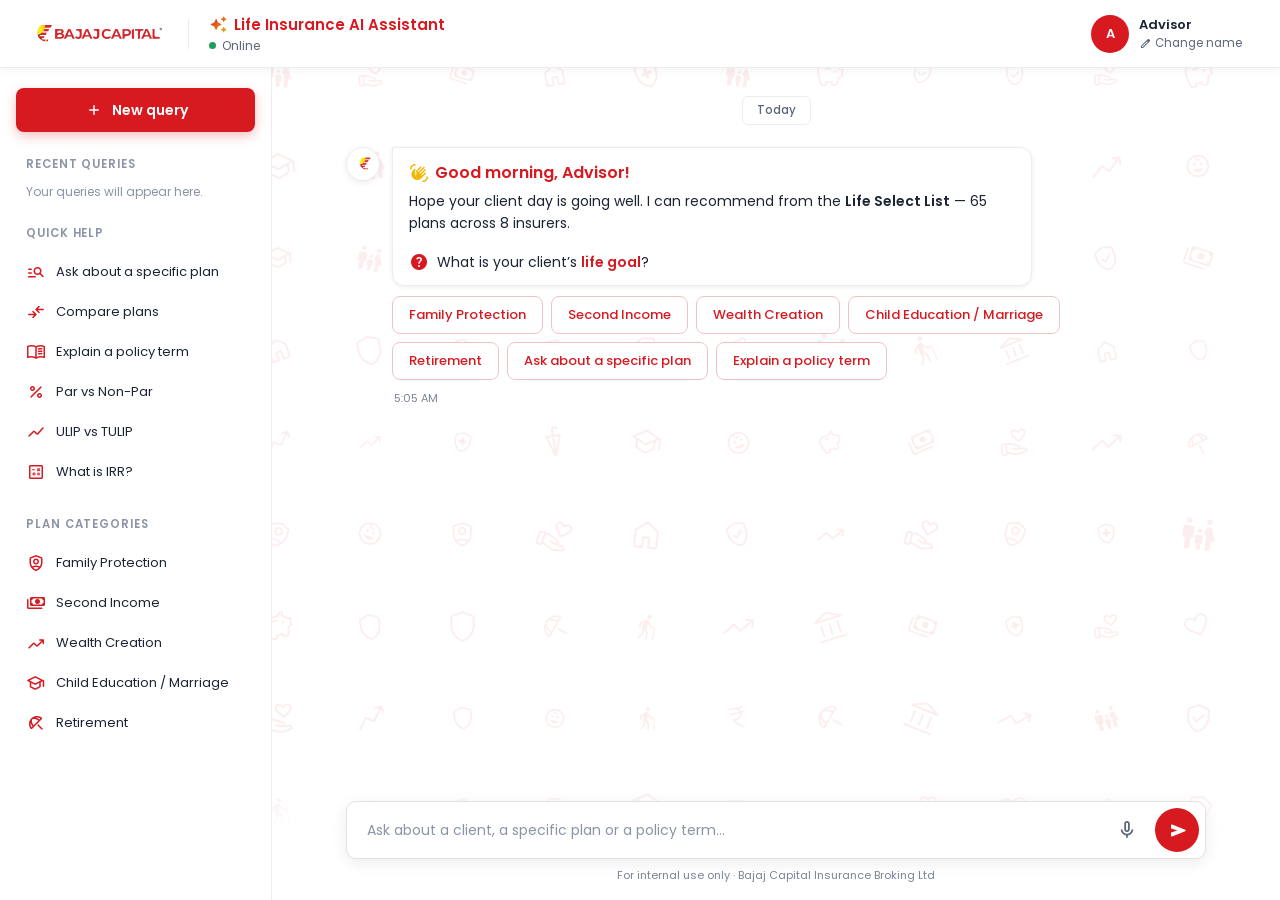
